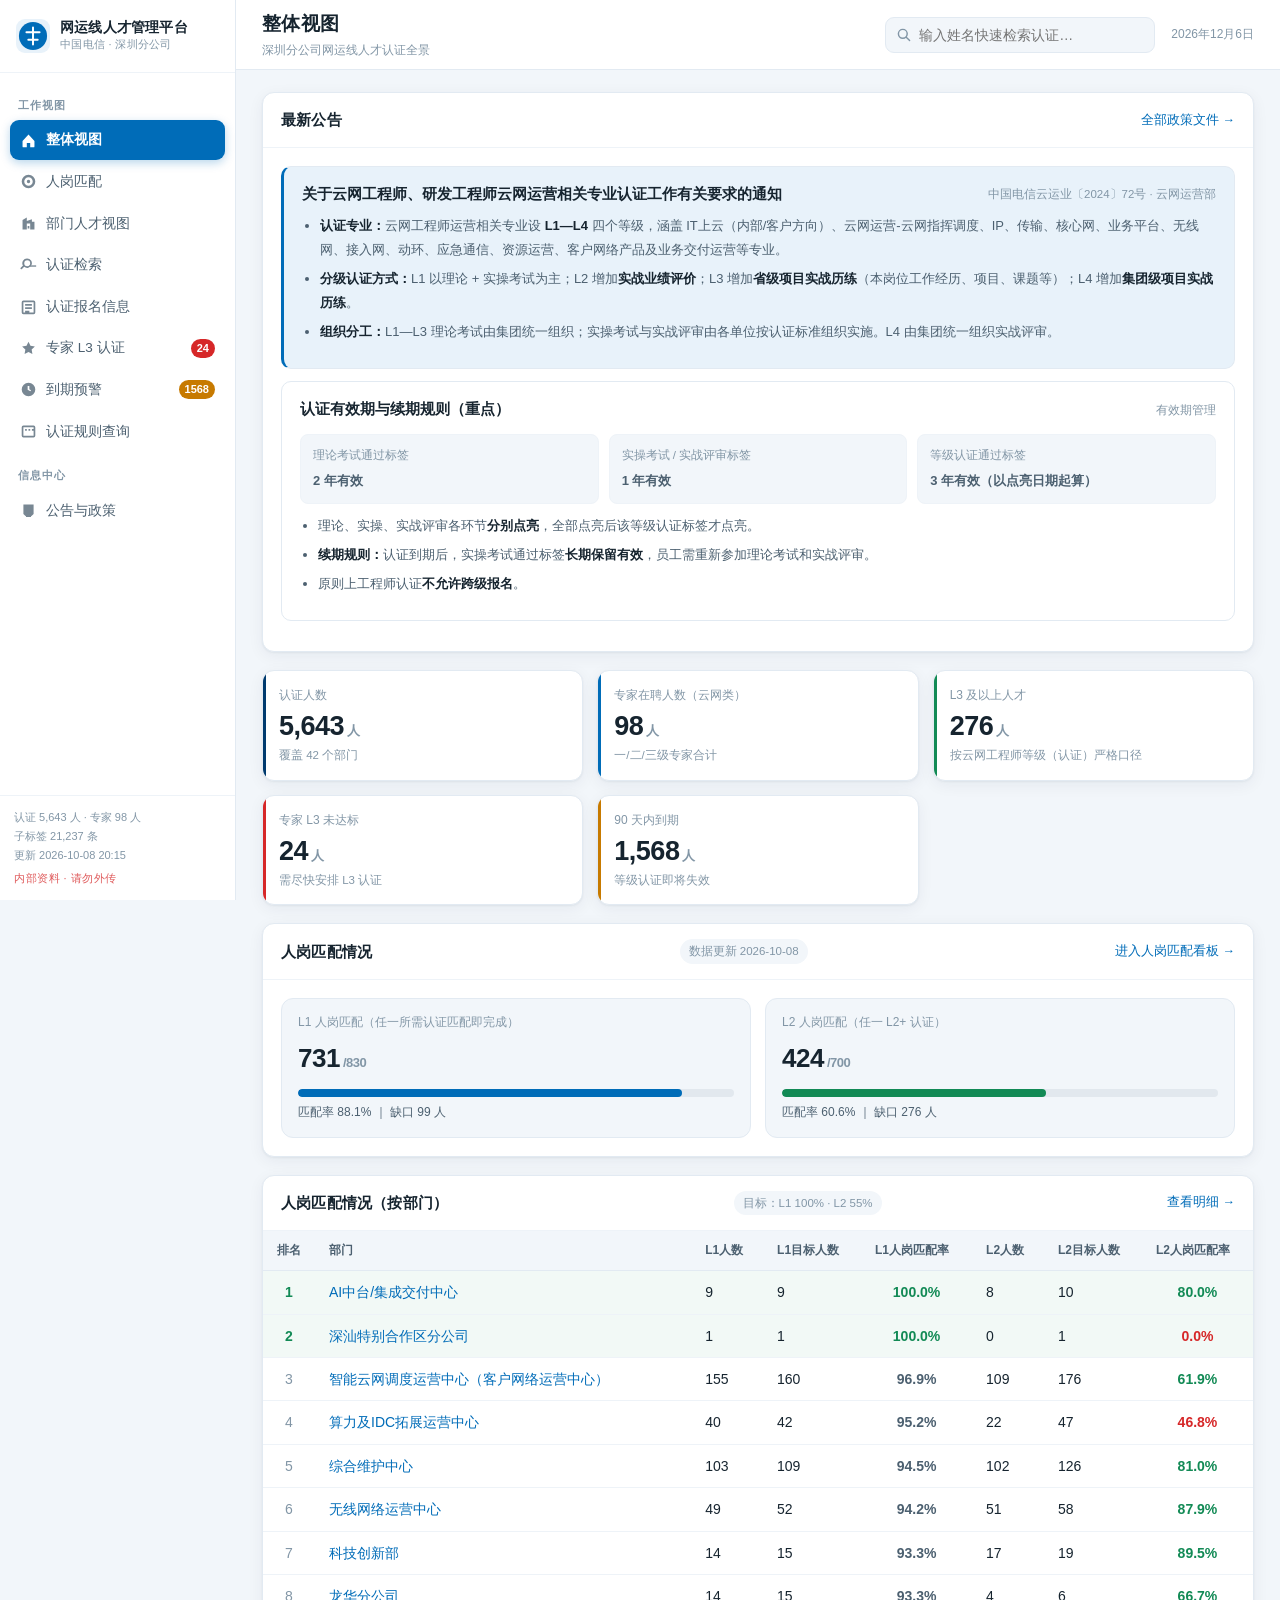
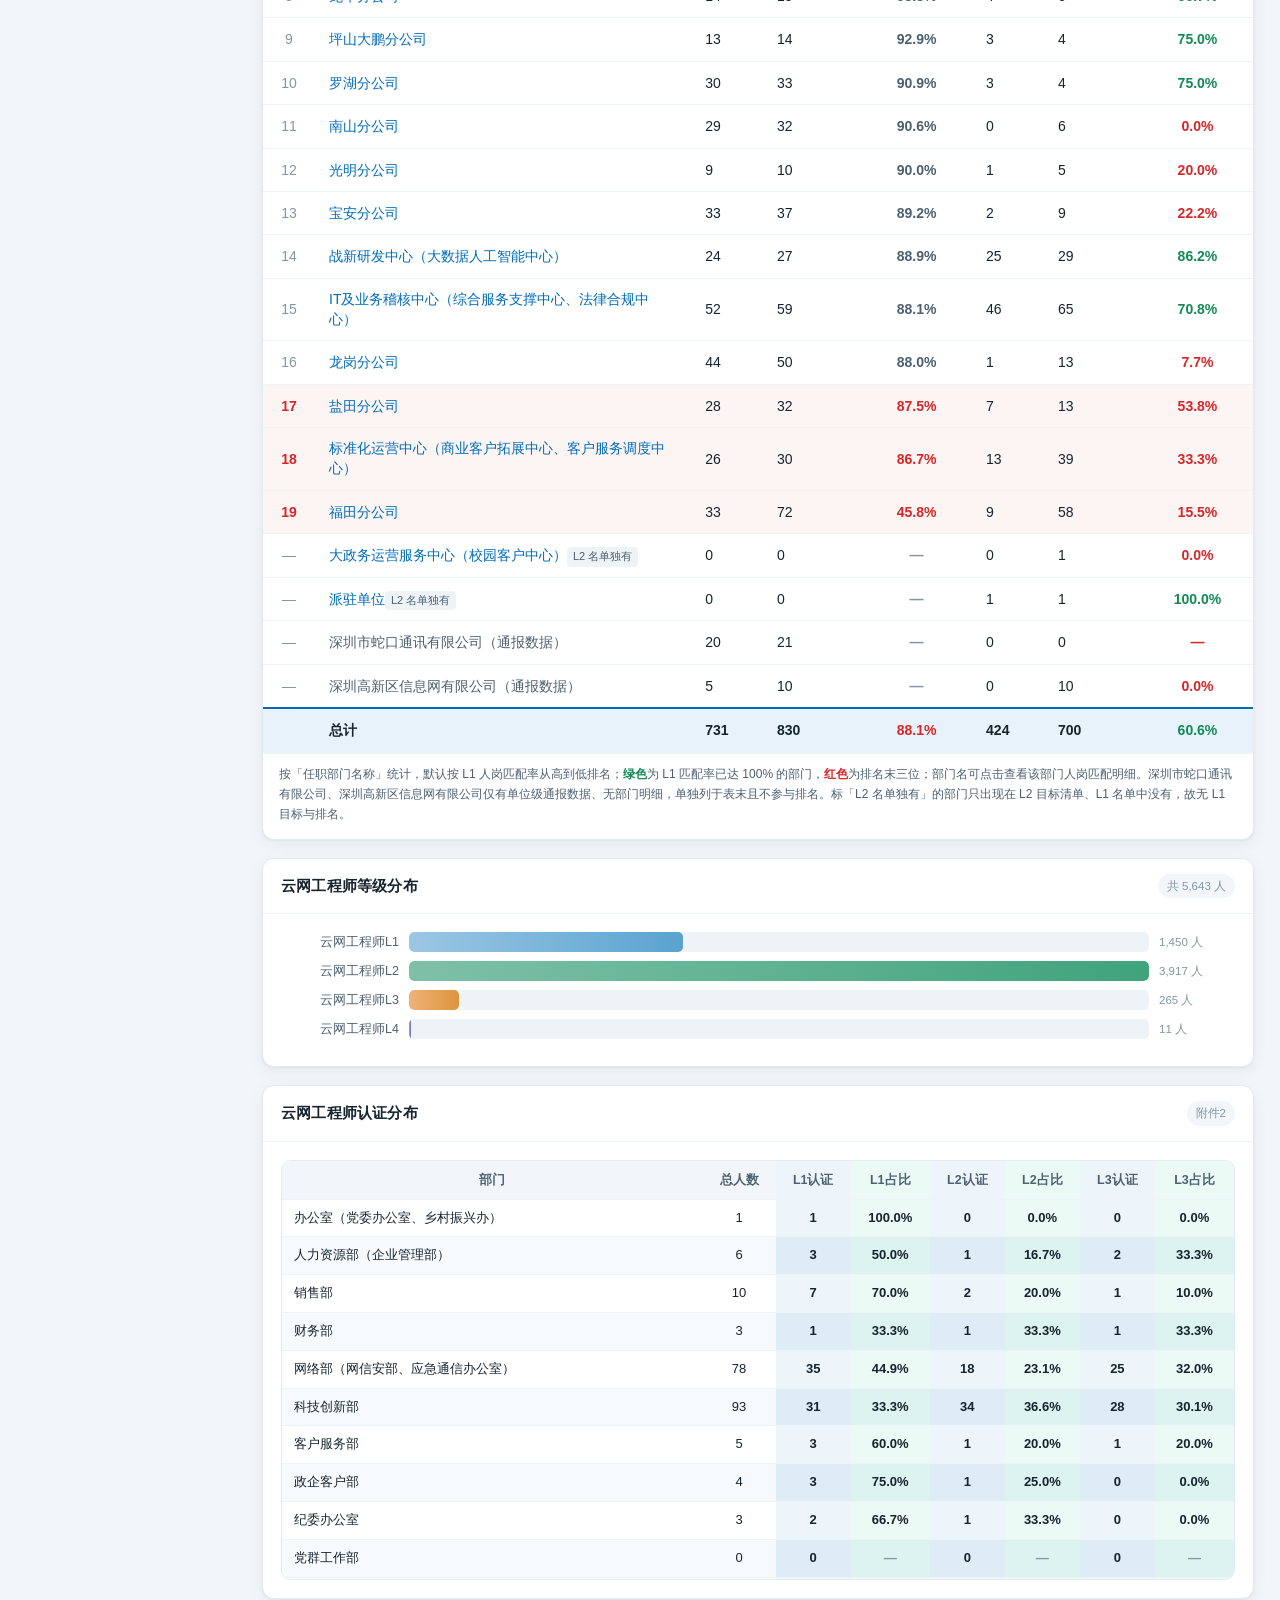
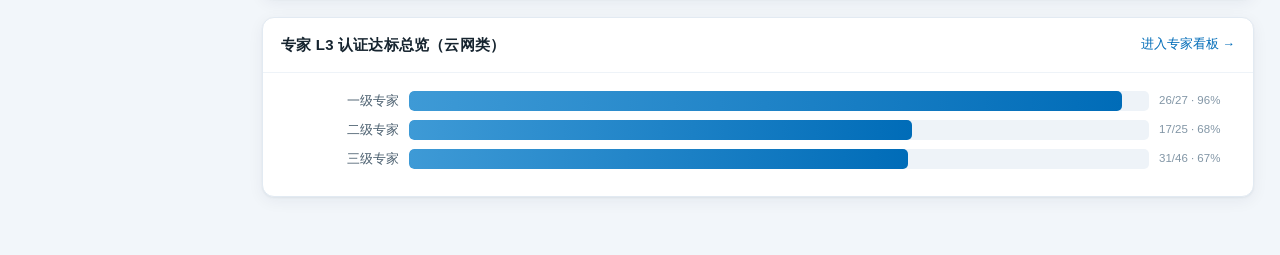
==== offline.html @ fa412809 "update offline.html: 2026-10-08 20:15" ====
<!DOCTYPE html>
<html lang="zh-CN" data-page-node-id="wvY6VrQou6VvBaEDAYeLDW">
<head data-page-node-id="7JEcByRXLWF7qujfi3TbnO">
<meta charset="UTF-8" data-page-node-id="xqM2SihGhxPju8wKSwShQQ">
<meta name="viewport" content="width=device-width, initial-scale=1.0" data-page-node-id="aEOxsXKjtuZbdzDJexsvEz">
<title>深圳分公司网运线人才管理平台</title>
<style>
:root{
  --brand:#006CB8; --brand-dk:#003A6E; --brand-lt:#E8F2FA; --brand-2:#3E9AD6;
  --accent:#D62728; --accent-lt:#FDECEC;
  --ok:#128A55; --ok-lt:#E8F6EF;
  --warn:#C77A00; --warn-lt:#FDF3E3;
  --bg:#F2F6FA; --panel:#FFFFFF; --line:#E2EAF2; --line-2:#EEF3F8;
  --tx:#16242F; --tx-2:#4C6070; --tx-3:#8296A6;
  --sh:0 1px 2px rgba(16,42,64,.05),0 4px 16px rgba(16,42,64,.06);
  --r:12px;
  --side:236px;
}
*{box-sizing:border-box;margin:0;padding:0}
html,body{height:100%}
body{
  font-family:"Microsoft YaHei","PingFang SC","Hiragino Sans GB",-apple-system,"Segoe UI",sans-serif;
  background:var(--bg); color:var(--tx); font-size:14px; line-height:1.6;
  -webkit-font-smoothing:antialiased;
}
button,input,select{font-family:inherit;font-size:inherit;color:inherit}
a{cursor:pointer;text-decoration:none;color:inherit}
svg{display:block}

/* ---------- 布局 ---------- */
.app{display:flex;min-height:100vh}
.sidebar{
  width:var(--side);flex:0 0 var(--side);background:#fff;border-right:1px solid var(--line);
  display:flex;flex-direction:column;position:fixed;top:0;bottom:0;left:0;z-index:20;
}
.main{flex:1;margin-left:var(--side);min-width:0;display:flex;flex-direction:column}

/* ---------- 侧栏 ---------- */
.brand{display:flex;gap:10px;align-items:center;padding:18px 16px;border-bottom:1px solid var(--line-2)}
.brand-mark{width:34px;height:34px;flex:0 0 34px;border-radius:9px;background:var(--brand-lt);display:flex;align-items:center;justify-content:center}
.brand-title{font-size:14px;font-weight:700;letter-spacing:.2px;line-height:1.3}
.brand-sub{font-size:11px;color:var(--tx-3);letter-spacing:.3px}

.nav{flex:1;overflow-y:auto;padding:10px 10px 20px}
.nav-group{font-size:11px;color:var(--tx-3);padding:14px 8px 6px;letter-spacing:1px;font-weight:600}
.nav-item{
  display:flex;align-items:center;gap:9px;padding:9px 10px;border-radius:9px;
  color:var(--tx-2);font-size:13.5px;margin-bottom:2px;transition:.16s;position:relative;
}
.nav-item svg{width:17px;height:17px;flex:0 0 17px;opacity:.75}
.nav-item:hover{background:var(--line-2);color:var(--brand)}
.nav-item.active{background:var(--brand);color:#fff;font-weight:600;box-shadow:0 3px 10px rgba(0,108,184,.28)}
.nav-item.active svg{opacity:1}
.nav-badge{
  margin-left:auto;font-style:normal;font-size:11px;font-weight:700;min-width:19px;height:19px;
  padding:0 6px;border-radius:10px;background:var(--accent);color:#fff;display:none;
  align-items:center;justify-content:center;line-height:19px;
}
.nav-badge.warn{background:var(--warn)}
.nav-badge.show{display:flex}
.nav-item.active .nav-badge{background:#fff;color:var(--accent)}
.nav-item.active .nav-badge.warn{color:var(--warn)}

.side-foot{padding:12px 14px;border-top:1px solid var(--line-2);font-size:11px;color:var(--tx-3)}
.side-data{line-height:1.7;margin-bottom:6px}
.side-tip{color:var(--accent);opacity:.75;letter-spacing:.5px}

/* ---------- 顶栏 ---------- */
.topbar{
  height:70px;background:#fff;border-bottom:1px solid var(--line);
  display:flex;align-items:center;justify-content:space-between;padding:0 26px;
  position:sticky;top:0;z-index:15;
}
.topbar-title h1{font-size:19px;font-weight:700;letter-spacing:.3px}
.topbar-title p{font-size:12px;color:var(--tx-3);margin-top:1px}
.topbar-right{display:flex;align-items:center;gap:16px}
.quick-search{position:relative;display:flex;align-items:center}
.qs-icon{position:absolute;left:11px;width:16px;height:16px;color:var(--tx-3);pointer-events:none}
.quick-search input{
  width:270px;padding:9px 12px 9px 33px;border:1px solid var(--line);border-radius:9px;
  background:var(--bg);outline:none;transition:.16s;
}
.quick-search input:focus{border-color:var(--brand);background:#fff;box-shadow:0 0 0 3px rgba(0,108,184,.1)}
.topbar-date{font-size:12px;color:var(--tx-3);white-space:nowrap}

.content{padding:22px 26px 40px;flex:1}
.view{display:none;animation:fade .22s ease}
.view.active{display:block}
@keyframes fade{from{opacity:0;transform:translateY(6px)}to{opacity:1;transform:none}}

/* ---------- 面板 ---------- */
.panel{background:var(--panel);border:1px solid var(--line);border-radius:var(--r);box-shadow:var(--sh);margin-bottom:18px}
.panel-head{
  display:flex;align-items:center;justify-content:space-between;gap:12px;
  padding:15px 18px;border-bottom:1px solid var(--line-2);
}
.panel-head h2{font-size:15px;font-weight:700;letter-spacing:.2px}
.panel-tag{font-size:11.5px;color:var(--tx-3);background:var(--bg);padding:3px 9px;border-radius:20px;white-space:nowrap}
.head-actions{display:flex;align-items:center;gap:12px;flex-wrap:wrap}
.panel-body{padding:18px}
.panel-body.no-pad{padding:0}
.btn-link{background:none;border:none;color:var(--brand);font-size:12.5px;cursor:pointer;padding:0}
.btn-link:hover{text-decoration:underline}

.grid-2{display:grid;grid-template-columns:1fr 1fr;gap:18px}
@media(max-width:1180px){.grid-2{grid-template-columns:1fr}}

/* ---------- KPI ---------- */
.kpi-row{display:grid;grid-template-columns:repeat(5,1fr);gap:14px;margin-bottom:18px}
@media(max-width:1280px){.kpi-row{grid-template-columns:repeat(3,1fr)}}
@media(max-width:820px){.kpi-row{grid-template-columns:repeat(2,1fr)}}
.kpi{
  background:#fff;border:1px solid var(--line);border-radius:var(--r);padding:15px 16px;
  box-shadow:var(--sh);position:relative;overflow:hidden;
}
.kpi::after{content:"";position:absolute;left:0;top:0;bottom:0;width:3px;background:var(--brand)}
.kpi.k-red::after{background:var(--accent)} .kpi.k-ok::after{background:var(--ok)}
.kpi.k-warn::after{background:var(--warn)} .kpi.k-dk::after{background:var(--brand-dk)}
.kpi-label{font-size:12px;color:var(--tx-3);margin-bottom:6px}
.kpi-value{font-size:27px;font-weight:700;letter-spacing:-.5px;line-height:1.15}
.kpi-value small{font-size:13px;font-weight:600;color:var(--tx-3);margin-left:3px}
.kpi-sub{font-size:11.5px;color:var(--tx-3);margin-top:4px}

/* ---------- 图表 ---------- */
.bar-row{display:flex;align-items:center;gap:10px;margin-bottom:9px;font-size:12.5px}
.bar-label{width:118px;flex:0 0 118px;color:var(--tx-2);text-align:right;
  white-space:nowrap;overflow:hidden;text-overflow:ellipsis}
.bar-track{flex:1;height:20px;background:var(--line-2);border-radius:5px;overflow:hidden}
.bar-fill{height:100%;border-radius:5px;background:linear-gradient(90deg,var(--brand-2),var(--brand));
  transition:width .5s cubic-bezier(.2,.7,.3,1);min-width:2px}
.bar-val{width:76px;flex:0 0 76px;font-size:11.5px;color:var(--tx-3);text-align:left}
.bar-row.hl .bar-fill{background:linear-gradient(90deg,#E4574C,var(--accent))}
.bar-row.g1 .bar-fill{background:linear-gradient(90deg,#9CC7E4,#5AA3D0)}
.bar-row.g2 .bar-fill{background:linear-gradient(90deg,#7FC0A8,#3FA37C)}
.bar-row.g3 .bar-fill{background:linear-gradient(90deg,#F0B27A,#DC943C)}
.bar-row.g4 .bar-fill{background:linear-gradient(90deg,#A99BD8,#7E6BC4)}

.donut-wrap{display:flex;align-items:center;gap:22px}
.donut-legend{flex:1}
.lg-row{display:flex;align-items:center;gap:8px;margin-bottom:8px;font-size:12.5px}
.lg-dot{width:10px;height:10px;border-radius:3px;flex:0 0 10px}
.lg-name{color:var(--tx-2)}
.lg-num{margin-left:auto;font-weight:700}
.lg-pct{color:var(--tx-3);font-size:11.5px;width:44px;text-align:right}

/* ---------- 表格 ---------- */
.table-wrap{overflow-x:auto}
table{width:100%;border-collapse:collapse;font-size:13px}
th{
  background:var(--bg);color:var(--tx-2);font-weight:600;font-size:12px;text-align:left;
  padding:10px 14px;border-bottom:1px solid var(--line);white-space:nowrap;position:sticky;top:0;z-index:2;
}
td{padding:10px 14px;border-bottom:1px solid var(--line-2);vertical-align:middle}
tbody tr:hover{background:var(--brand-lt)}
#deptTable tbody tr[data-pi]{cursor:pointer}
tbody tr.row-danger{background:var(--accent-lt)}
tbody tr.row-danger:hover{background:#FBDDDD}
td.nowrap,.nowrap{white-space:nowrap}
.row-link{color:var(--brand);cursor:pointer}
.row-link:hover{text-decoration:underline}

/* ---------- 徽章 ---------- */
.badge{display:inline-flex;align-items:center;gap:4px;padding:2px 9px;border-radius:20px;
  font-size:11.5px;font-weight:600;white-space:nowrap;line-height:1.7}
.b-l1{background:var(--brand-lt);color:var(--brand)}
.b-l2{background:#E4F4EC;color:#0E7A4C}
.b-l3{background:#FFF0DC;color:#A96500}
.b-l4{background:#EFE9FB;color:#6A4FB5}
.b-ok{background:var(--ok-lt);color:var(--ok)}
.b-bad{background:var(--accent-lt);color:var(--accent)}
.b-warn{background:var(--warn-lt);color:var(--warn)}
.b-gray{background:var(--line-2);color:var(--tx-2)}
.b-solid-red{background:var(--accent);color:#fff}
.b-exp{background:var(--brand-dk);color:#fff}
.b-cat0{background:var(--brand-lt);color:var(--brand)}
.b-cat1{background:var(--warn-lt);color:var(--warn)}
.b-cat2{background:#EFE9FB;color:#6A4FB5}
.b-cat3{background:var(--ok-lt);color:var(--ok)}
.b-cat4{background:#E1F4F7;color:#0A7C8C}

/* ---------- 提醒条 ---------- */
.alert-banner{
  display:flex;gap:12px;align-items:flex-start;padding:14px 18px;border-radius:var(--r);
  margin-bottom:16px;border:1px solid #F3C9C9;background:var(--accent-lt);
}
.alert-banner.hide{display:none}
.alert-banner.ok{border-color:#BFE5D3;background:var(--ok-lt)}
.ab-icon{width:22px;height:22px;flex:0 0 22px;color:var(--accent);margin-top:1px}
.alert-banner.ok .ab-icon{color:var(--ok)}
.ab-title{font-weight:700;font-size:13.5px;color:var(--accent);margin-bottom:2px}
.alert-banner.ok .ab-title{color:var(--ok)}
.ab-text{font-size:12.5px;color:var(--tx-2);line-height:1.7}

.notice-warn{
  display:flex;gap:10px;align-items:center;padding:11px 14px;border-radius:9px;
  background:var(--accent-lt);border:1px solid #F3C9C9;color:var(--accent);
  font-weight:600;font-size:13px;margin:14px 0;
}
.notice-warn svg{width:18px;height:18px;flex:0 0 18px}

/* ---------- 筛选 ---------- */
.filter-bar{
  display:flex;flex-wrap:wrap;gap:10px;align-items:center;
  padding:13px 18px;border-bottom:1px solid var(--line-2);background:#FCFDFE;
}
.filter-bar select,.filter-bar input[type=text]{
  padding:7px 10px;border:1px solid var(--line);border-radius:8px;background:#fff;
  outline:none;font-size:12.5px;min-width:118px;transition:.15s;
}
.filter-bar select:focus,.filter-bar input:focus{border-color:var(--brand);box-shadow:0 0 0 3px rgba(0,108,184,.1)}
.f-label{font-size:12px;color:var(--tx-3)}
.seg{display:inline-flex;border:1px solid var(--line);border-radius:8px;overflow:hidden;background:#fff}
.seg button{border:none;background:#fff;padding:7px 13px;font-size:12.5px;cursor:pointer;color:var(--tx-2);
  border-right:1px solid var(--line);transition:.15s}
.seg button:last-child{border-right:none}
.seg button.on{background:var(--brand);color:#fff;font-weight:600}
.seg button:hover:not(.on){background:var(--brand-lt);color:var(--brand)}
.switch{display:inline-flex;align-items:center;gap:6px;font-size:12.5px;color:var(--tx-2);cursor:pointer}
.switch input{width:15px;height:15px;accent-color:var(--brand);cursor:pointer}

/* ---------- 按钮 ---------- */
.btn{padding:8px 18px;border-radius:8px;border:1px solid var(--line);background:#fff;
  cursor:pointer;font-size:13px;transition:.15s;color:var(--tx-2)}
.btn:hover{border-color:var(--brand);color:var(--brand)}
.btn.primary{background:var(--brand);border-color:var(--brand);color:#fff;font-weight:600}
.btn.primary:hover{background:var(--brand-dk);border-color:var(--brand-dk);color:#fff}
.btn.ghost{background:#fff}
.btn.sm{padding:5px 12px;font-size:12px}
.btn.tags-btn{background:var(--brand-dk);border-color:var(--brand-dk);color:#fff;font-weight:600}
.btn.tags-btn:hover{background:#002A50;color:#fff}

/* ---------- 检索 ---------- */
.search-panel{max-width:none}
.search-steps{display:grid;grid-template-columns:1fr 1fr;gap:26px}
@media(max-width:980px){.search-steps{grid-template-columns:1fr}}
.step{display:flex;gap:13px}
.step-no{
  width:25px;height:25px;flex:0 0 25px;border-radius:50%;background:var(--brand);color:#fff;
  display:flex;align-items:center;justify-content:center;font-size:12.5px;font-weight:700;margin-top:2px;
}
.step-main{flex:1;min-width:0}
.step-main label{display:block;font-size:12.5px;color:var(--tx-2);font-weight:600;margin-bottom:7px}
.input-wrap{position:relative}
.step-main input[type=text],.step-main input[type=password]{
  width:100%;padding:10px 13px;border:1px solid var(--line);border-radius:9px;outline:none;transition:.15s;
}
.step-main input:focus{border-color:var(--brand);box-shadow:0 0 0 3px rgba(0,108,184,.1)}
.hint{font-size:11.5px;color:var(--tx-3);margin-top:7px;line-height:1.6}
.row-actions{display:flex;gap:10px;margin-top:13px}

.suggest{
  position:absolute;top:calc(100% + 5px);left:0;right:0;background:#fff;border:1px solid var(--line);
  border-radius:10px;box-shadow:0 8px 26px rgba(16,42,64,.14);max-height:290px;overflow-y:auto;z-index:30;display:none;
}
.suggest.show{display:block}
.sg-item{padding:9px 13px;cursor:pointer;border-bottom:1px solid var(--line-2);display:flex;align-items:center;gap:10px}
.sg-item:last-child{border-bottom:none}
.sg-item:hover,.sg-item.on{background:var(--brand-lt)}
.sg-name{font-weight:600;font-size:13.5px;min-width:64px}
.sg-dept{font-size:12px;color:var(--tx-3);flex:1;overflow:hidden;text-overflow:ellipsis;white-space:nowrap}
.sg-code{font-size:11px;color:var(--tx-3);font-family:Consolas,monospace}
.sg-empty{padding:14px;text-align:center;color:var(--tx-3);font-size:12.5px}
.sg-more{padding:8px 13px;font-size:11.5px;color:var(--tx-3);text-align:center;background:var(--bg)}

.verify-msg{margin-top:12px;font-size:12.5px;display:none;padding:10px 13px;border-radius:8px;line-height:1.6}
.verify-msg.show{display:block}
.verify-msg.err{background:var(--accent-lt);color:var(--accent);border:1px solid #F3C9C9}
.verify-msg.ok{background:var(--ok-lt);color:var(--ok);border:1px solid #BFE5D3}

/* ---------- 检索结果卡 ---------- */
.result-card{
  background:#fff;border:1px solid var(--line);border-radius:var(--r);box-shadow:var(--sh);overflow:hidden;
  animation:fade .25s ease;
}
.rc-head{
  padding:18px 20px;background:linear-gradient(120deg,var(--brand-dk),var(--brand));
  color:#fff;display:flex;align-items:center;justify-content:space-between;gap:16px;flex-wrap:wrap;
}
.rc-name{font-size:21px;font-weight:700;letter-spacing:.5px;display:flex;align-items:center;gap:10px;flex-wrap:wrap}
.rc-code{font-size:12px;opacity:.85;font-family:Consolas,monospace;letter-spacing:.5px}
.rc-head-badges{display:flex;gap:7px;flex-wrap:wrap}
.rc-head .badge{background:rgba(255,255,255,.2);color:#fff}
.rc-head .badge.b-bad{background:#fff;color:var(--accent)}
.rc-head .badge.b-ok{background:#fff;color:var(--ok)}
.rc-body{padding:20px}
.info-grid{display:grid;grid-template-columns:repeat(4,1fr);gap:14px}
@media(max-width:1000px){.info-grid{grid-template-columns:repeat(2,1fr)}}
.info-cell{background:var(--bg);border:1px solid var(--line-2);border-radius:10px;padding:13px 15px}
.ic-label{font-size:11.5px;color:var(--tx-3);margin-bottom:5px;letter-spacing:.3px}
.ic-value{font-size:16px;font-weight:700;line-height:1.45;word-break:break-all}
.ic-value.sm{font-size:14px;font-weight:600}
.ic-sub{font-size:11px;color:var(--tx-3);margin-top:3px}
.ic-value.muted{color:var(--tx-3);font-weight:600;font-size:14px}
/* 部门视图：KPI 卡 / 图表条点击下钻 */
.info-cell.kpi-click{cursor:pointer;transition:border-color .15s,box-shadow .15s}
.info-cell.kpi-click:hover{border-color:var(--brand)}
.info-cell.kpi-active{border-color:var(--brand);box-shadow:0 0 0 2px var(--brand-lt)}
.chart-hint{font-size:11px;color:var(--tx-3);font-weight:400}
.bar-row.bar-click{cursor:pointer}
.bar-row.bar-click:hover .bar-fill{opacity:.82}
.bar-row.bar-active .bar-label{color:var(--brand);font-weight:700}
.bar-row.bar-active .bar-fill{box-shadow:0 0 0 2px var(--brand-lt)}

.validity{margin-top:16px;background:var(--bg);border:1px solid var(--line-2);border-radius:10px;padding:14px 16px}
.v-head{display:flex;justify-content:space-between;font-size:12px;color:var(--tx-2);margin-bottom:8px}
.v-track{height:8px;background:#DDE6EE;border-radius:5px;overflow:hidden}
.v-fill{height:100%;border-radius:5px;background:linear-gradient(90deg,var(--brand-2),var(--brand));transition:width .6s}
.v-fill.warn{background:linear-gradient(90deg,#E8A33C,var(--warn))}
.v-fill.bad{background:linear-gradient(90deg,#E4574C,var(--accent))}
.v-foot{display:flex;justify-content:space-between;font-size:11.5px;color:var(--tx-3);margin-top:7px}

.tags-section{margin-top:18px;padding-top:18px;border-top:1px dashed var(--line)}
.ts-head{display:flex;align-items:center;justify-content:space-between;gap:12px;flex-wrap:wrap;margin-bottom:4px}
.ts-title{font-size:14.5px;font-weight:700}
.ts-sum{font-size:12px;color:var(--tx-3)}
.tag-tools{display:flex;gap:8px;align-items:center;flex-wrap:wrap;margin:12px 0}

/* ---------- 分页 ---------- */
.pager{display:flex;align-items:center;justify-content:center;gap:6px;padding:16px;flex-wrap:wrap}
.pager button{
  min-width:32px;height:32px;padding:0 10px;border:1px solid var(--line);background:#fff;
  border-radius:7px;cursor:pointer;font-size:12.5px;color:var(--tx-2);transition:.15s;
}
.pager button:hover:not(:disabled):not(.on){border-color:var(--brand);color:var(--brand)}
.pager button.on{background:var(--brand);border-color:var(--brand);color:#fff;font-weight:600}
.pager button:disabled{opacity:.4;cursor:not-allowed}
.pager .p-info{font-size:12px;color:var(--tx-3);margin-left:8px}

/* ---------- 公告 ---------- */
.notice-card{
  border:1px solid var(--line);border-radius:10px;padding:16px 18px;margin-bottom:14px;background:#fff;
}
.notice-card.hl{border-left:3px solid var(--brand);background:var(--brand-lt)}
.nc-top{display:flex;align-items:center;gap:10px;margin-bottom:8px;flex-wrap:wrap}
.nc-title{font-size:14.5px;font-weight:700}
.nc-meta{font-size:11.5px;color:var(--tx-3);margin-left:auto}
.nc-text{font-size:13px;color:var(--tx-2);line-height:1.85}
.nc-text ul{margin:8px 0 8px 18px}
.nc-text li{margin-bottom:5px}
.nc-text strong{color:var(--tx)}
.kv-grid{display:grid;grid-template-columns:repeat(3,1fr);gap:10px;margin-top:12px}
@media(max-width:900px){.kv-grid{grid-template-columns:1fr}}
.kv{background:var(--bg);border:1px solid var(--line-2);border-radius:8px;padding:10px 12px}
.kv-k{font-size:11.5px;color:var(--tx-3);margin-bottom:3px}
.kv-v{font-size:13px;font-weight:600}

/* ---------- 弹窗 ---------- */
.modal{position:fixed;inset:0;z-index:60;display:none;align-items:center;justify-content:center;padding:24px}
.modal.show{display:flex}
.modal-mask{position:absolute;inset:0;background:rgba(14,32,48,.5);backdrop-filter:blur(2px)}
.modal-box{
  position:relative;background:#fff;border-radius:14px;width:min(860px,100%);max-height:86vh;
  display:flex;flex-direction:column;box-shadow:0 24px 60px rgba(10,30,50,.32);animation:pop .2s ease;
}
@keyframes pop{from{opacity:0;transform:scale(.97) translateY(8px)}to{opacity:1;transform:none}}
.modal-head{display:flex;align-items:center;justify-content:space-between;padding:16px 20px;border-bottom:1px solid var(--line-2)}
.modal-head h3{font-size:16px;font-weight:700}
.modal-x{border:none;background:none;font-size:24px;line-height:1;cursor:pointer;color:var(--tx-3);padding:0 4px}
.modal-x:hover{color:var(--accent)}
.modal-body{padding:18px 20px;overflow-y:auto}

.empty{padding:44px 20px;text-align:center;color:var(--tx-3);font-size:13px}
.empty svg{width:42px;height:42px;margin:0 auto 12px;color:#CFDCE7}

.mini-note{font-size:11.5px;color:var(--tx-3);margin-top:12px;line-height:1.7}
.foot-note{margin-top:26px;padding:14px 18px;background:#fff;border:1px solid var(--line);
  border-radius:10px;font-size:11.5px;color:var(--tx-3);line-height:1.8}

/* ---------- 附件2 云网发专业认证进度表 ---------- */
.progress-tables{display:flex;flex-direction:column;gap:22px;padding:18px}
.pt-hide-note{font-size:11.5px;color:#b45f06;background:#fff7e6;padding:8px 12px;border-radius:6px;margin-bottom:10px;border-left:3px solid #ffab00}
.pt-title{font-size:13px;font-weight:700;color:var(--tx-2);margin-bottom:10px}
.pt-block .table-wrap{max-height:420px;overflow:auto;border:1px solid var(--line);border-radius:10px}
.data-table.compact{width:100%;border-collapse:separate;border-spacing:0;font-size:13px}
.data-table.compact th{position:sticky;top:0;background:var(--bg);padding:9px 12px;font-size:12.5px;font-weight:600;color:var(--tx-2);text-align:center;border-bottom:1px solid var(--line-2);z-index:1}
.data-table.compact td{padding:8px 12px;border-bottom:1px solid var(--line-2);text-align:center;white-space:nowrap}
.data-table.compact td:first-child{text-align:left;font-weight:500}
.data-table.compact tbody tr:nth-child(even){background:rgba(0,108,184,.03)}
.data-table.compact tbody tr:hover{background:rgba(0,108,184,.07)}
.data-table.compact .na{color:var(--tx-3)}
.data-table.compact th.col-cert,.data-table.compact td.col-cert{background:rgba(0,108,184,.07);font-weight:600}
.data-table.compact th.col-ratio,.data-table.compact td.col-ratio{background:rgba(16,185,129,.08);font-weight:600}
.data-table.compact tbody tr:nth-child(even) td.col-cert{background:rgba(0,108,184,.10)}
.data-table.compact tbody tr:nth-child(even) td.col-ratio{background:rgba(16,185,129,.11)}

/* ---------- 认证规则查询 ---------- */
.rule-search{padding:18px;background:var(--bg);border-radius:10px;border:1px solid var(--line-2);margin-bottom:18px}
.rule-search label{display:block;font-size:12.5px;font-weight:600;color:var(--tx-2);margin-bottom:8px}
.rule-input-wrap{display:flex;gap:10px}
.rule-input-wrap input{flex:1;padding:10px 12px;border:1px solid var(--line);border-radius:8px;font-size:13px;outline:none}
.rule-input-wrap input:focus{border-color:var(--brand);box-shadow:0 0 0 3px rgba(0,108,184,.1)}
.rule-input-wrap .btn{padding:10px 18px;background:var(--brand);color:#fff;border:none;border-radius:8px;font-size:13px;cursor:pointer;font-weight:600}
.rule-input-wrap .btn:hover{background:#005aa3}
.rule-suggest{position:absolute;left:0;right:0;background:#fff;border:1px solid var(--line);border-radius:8px;box-shadow:var(--sh);max-height:240px;overflow:auto;z-index:10;display:none;margin-top:4px}
.rule-suggest.show{display:block}
.rule-suggest .rs-item{padding:9px 12px;font-size:12.5px;cursor:pointer;border-bottom:1px solid var(--line-2)}
.rule-suggest .rs-item:hover{background:var(--brand-lt);color:var(--brand)}
.rule-search{position:relative}
.rule-selects{display:flex;gap:10px;align-items:center}
.rule-selects .rule-combo{flex:1;min-width:0}
.rule-selects select{flex:0 0 160px;min-width:0;padding:10px 12px;border:1px solid var(--line);border-radius:8px;font-size:13px;outline:none;background:#fff;height:40px;box-sizing:border-box}
.rule-selects select:focus{border-color:var(--brand);box-shadow:0 0 0 3px rgba(0,108,184,.1)}
.rule-selects .btn{padding:10px 18px;background:var(--brand);color:#fff;border:none;border-radius:8px;font-size:13px;cursor:pointer;font-weight:600;height:40px;box-sizing:border-box}
.rule-selects .btn:hover{background:#005aa3}
.rule-combo{position:relative;width:100%}
.rule-combo input{
  width:100%;padding:10px 34px 10px 12px;border:1px solid var(--line);border-radius:8px;
  font-size:13px;outline:none;background:#fff;height:40px;box-sizing:border-box}
.rule-combo input:focus{border-color:var(--brand);box-shadow:0 0 0 3px rgba(0,108,184,.1)}
#ruleProToggle{
  position:absolute;right:0;top:0;width:34px;height:40px;border:none;background:transparent;
  color:var(--tx-3);font-size:11px;cursor:pointer;border-radius:0 8px 8px 0;outline:none}
#ruleProToggle:hover{color:var(--brand);background:rgba(0,108,184,.06)}
.rule-dropdown{
  display:none;position:absolute;left:0;right:0;top:100%;margin-top:4px;max-height:300px;
  overflow-y:auto;background:#fff;border:1px solid var(--line);border-radius:8px;box-shadow:0 8px 24px rgba(0,0,0,.12);
  z-index:20;list-style:none;padding:6px 0;box-sizing:border-box}
.rule-dropdown.show{display:block}
.rule-dropdown li{padding:8px 12px;font-size:13px;color:var(--tx);cursor:pointer;white-space:nowrap;overflow:hidden;text-overflow:ellipsis}
.rule-dropdown li:hover,.rule-dropdown li.active{background:var(--brand-lt);color:var(--brand)}
.rule-dropdown li.empty{padding:12px;color:var(--tx-3);cursor:default;text-align:center}
.rule-dropdown li.empty:hover{background:transparent;color:var(--tx-3)}
.rule-hot{margin-top:10px;font-size:12px;color:var(--tx-3)}
.rule-hot button{margin:0 4px;color:var(--brand);font-size:12px}
.rule-result{margin-bottom:18px}
.rule-empty{padding:28px;text-align:center;color:var(--tx-3);background:var(--bg);border-radius:10px;border:1px dashed var(--line-2)}
.rule-card{background:var(--panel);border:1px solid var(--line);border-radius:var(--r);box-shadow:var(--sh);padding:18px}
.rule-card-head{display:flex;align-items:center;gap:14px;margin-bottom:16px;padding-bottom:14px;border-bottom:1px solid var(--line-2)}
.rule-tag-lv{width:48px;height:48px;border-radius:10px;background:var(--brand);color:#fff;display:flex;align-items:center;justify-content:center;font-size:16px;font-weight:700}
.rule-tag-name{font-size:15px;font-weight:700;color:var(--tx-1)}
.rule-tag-path{font-size:12px;color:var(--tx-3);margin-top:3px}
.rule-section{margin-top:14px}
.rule-sec-title{font-size:12.5px;font-weight:700;color:var(--tx-2);margin-bottom:10px}
.req-list{display:grid;grid-template-columns:repeat(auto-fit,minmax(200px,1fr));gap:12px}
.req-card{padding:14px;border-radius:10px;border:1px solid var(--line-2);background:var(--bg)}
.req-card.req-theory{border-left:4px solid #3b82f6}
.req-card.req-practice{border-left:4px solid #f59e0b}
.req-card.req-project{border-left:4px solid #10b981}
.req-card.req-extra{border-left:4px solid #8b5cf6;background:#F8F5FF}
.req-card.req-common{border-left:4px solid #7c3aed;background:#F3F0FF}
.rule-head-tags{display:flex;flex-wrap:wrap;gap:6px;margin-top:8px}
.rule-head-tag{font-size:11px;font-weight:600;color:#7c3aed;background:#F3F0FF;border:1px solid #DDD6FE;padding:3px 9px;border-radius:20px}
.req-type{font-size:11.5px;color:var(--tx-3);margin-bottom:4px}
.req-name{font-size:14px;font-weight:700;color:var(--tx-1);margin-bottom:6px}
.req-meta{font-size:11px;color:var(--tx-3)}
.rule-text{font-size:12.5px;color:var(--tx-2);line-height:1.7;background:var(--bg);padding:12px;border-radius:8px;border:1px solid var(--line-2);white-space:pre-wrap}
.rule-raw-head{display:flex;justify-content:space-between;align-items:center;padding:10px 0;border-top:1px solid var(--line-2);margin-top:8px}
.rule-raw-head span{font-size:12.5px;font-weight:600;color:var(--tx-3)}
.rule-raw{padding-top:10px}

/* ============================ 认证指引 ============================ */
.guide-person{display:flex;align-items:center;gap:14px;background:var(--brand-lt);border:1px solid #CDE6F6;border-radius:var(--r);padding:16px 18px;margin-top:16px}
.gp-avatar{width:48px;height:48px;border-radius:50%;background:var(--brand);color:#fff;font-size:20px;font-weight:700;display:flex;align-items:center;justify-content:center;flex:0 0 48px}
.gp-name{font-size:17px;font-weight:700;color:var(--tx)}
.gp-meta{font-size:12.5px;color:var(--tx-2);margin-top:3px}
.gp-meta b{color:var(--brand-dk)}
.guide-summary{font-size:13px;color:var(--tx-2);margin:18px 2px 10px;padding-bottom:8px;border-bottom:1px solid var(--line-2)}
.guide-summary b{color:var(--tx);font-size:15px}
.guide-summary .ok{color:var(--ok);font-weight:600;margin:0 4px}
.guide-summary .warn{color:var(--warn);font-weight:600;margin:0 4px}
.cert-card{border:1px solid var(--line);border-radius:var(--r);background:var(--panel);padding:16px 18px;margin-bottom:14px;box-shadow:var(--sh)}
.cert-card.cert-todo{border-left:4px solid var(--warn)}
.cert-card.cert-done{border-left:4px solid var(--ok);opacity:.92}
.cert-head{display:flex;align-items:center;gap:10px;flex-wrap:wrap}
.cert-name{font-size:15.5px;font-weight:700;color:var(--tx)}
.cert-alias{font-size:12px;color:var(--brand);background:var(--brand-lt);padding:3px 9px;border-radius:20px}
.cert-badge{margin-left:auto;font-size:11.5px;font-weight:600;padding:3px 10px;border-radius:20px}
.cert-badge.b-ok{background:var(--ok-lt);color:var(--ok)}
.cert-badge.b-warn{background:var(--warn-lt);color:var(--warn)}
.cert-comps{display:flex;flex-wrap:wrap;gap:8px;margin-top:12px}
.cert-chip{font-size:12.5px;padding:6px 12px;border-radius:8px;border:1px solid var(--line-2);background:var(--bg)}
.cert-chip.chip-ok{background:var(--ok-lt);border-color:#C7E7D6;color:#0E6B43}
.cert-chip.chip-no{background:var(--warn-lt);border-color:#F1D8A8;color:#9A6000}
.cert-missing{margin-top:13px;font-size:13.5px;color:var(--tx);background:var(--warn-lt);border:1px solid #F1D8A8;border-radius:9px;padding:11px 14px;line-height:1.7}
.cert-missing b{color:#9A6000}
.cert-ok-line{margin-top:13px;font-size:13.5px;color:#0E6B43;background:var(--ok-lt);border:1px solid #C7E7D6;border-radius:9px;padding:11px 14px}
.cert-rule{font-size:12px;color:var(--tx-2);margin-top:10px;line-height:1.7}
.cert-rule span{display:inline-block;min-width:64px;color:var(--tx-3);font-weight:600;margin-right:8px}

/* ============================ 认证报名 ============================ */
.exam-summary{margin-bottom:16px}
.exam-summary-title{font-size:14px;font-weight:700;color:var(--tx);margin:18px 0 10px;display:flex;align-items:center;gap:8px}
.exam-summary-title:first-child{margin-top:0}
.exam-summary-box{background:#fff;border:1px solid var(--line);border-radius:var(--r);box-shadow:var(--sh);padding:16px 18px}
.exam-status-cards{display:grid;grid-template-columns:repeat(auto-fill,minmax(140px,1fr));gap:12px}
.exam-status-card{background:var(--bg);border:1px solid var(--line-2);border-radius:10px;padding:12px 14px;text-align:center;transition:.15s}
.exam-status-card:hover{transform:translateY(-2px);box-shadow:0 4px 14px rgba(16,42,64,.08)}
.exam-status-n{font-size:22px;font-weight:700;color:var(--tx)}
.exam-status-l{font-size:12.5px;color:var(--tx-2);margin-top:4px}
.exam-status-p{font-size:11.5px;color:var(--tx-3);margin-top:2px}
.exam-status-card.st-expired .exam-status-n{color:var(--accent)}
.exam-status-card.st-run .exam-status-n{color:var(--ok)}
.exam-status-card.st-reg .exam-status-n{color:var(--brand)}
.exam-status-card.st-fill .exam-status-n{color:var(--warn)}
.exam-status-card.st-total .exam-status-n{color:var(--tx);font-size:24px}
.exam-status-card.st-total{background:var(--brand-lt);border-color:#CDE6F6}
.exam-cross-wrap{overflow-x:auto}
.exam-cross-table{width:100%;border-collapse:collapse;font-size:12.5px}
.exam-cross-table th{background:var(--bg);color:var(--tx-3);font-weight:600;padding:9px 10px;text-align:center;border-bottom:1px solid var(--line)}
.exam-cross-table td{padding:8px 10px;text-align:center;border-bottom:1px solid var(--line-2);color:var(--tx)}
.exam-cross-table td.name{text-align:left;white-space:nowrap;max-width:220px;overflow:hidden;text-overflow:ellipsis}
.exam-cross-table tbody tr:hover{background:var(--bg)}
.exam-cross-table tbody tr.total{background:var(--brand-lt);font-weight:700}
.exam-cross-table tbody tr.total td{color:var(--tx)}
.exam-cross-toggle{display:block;margin:10px auto 0}
.exam-filters{display:flex;flex-wrap:wrap;gap:10px;align-items:center;margin-bottom:4px}
.exam-filters .input{padding:8px 11px;border:1px solid var(--line);border-radius:8px;background:#fff;outline:none;font-size:12.5px;min-width:130px;height:40px;box-sizing:border-box;transition:.15s}
.exam-filters .input:focus{border-color:var(--brand);box-shadow:0 0 0 3px rgba(0,108,184,.1)}
.exam-filters input[type=text]{flex:1;min-width:200px}
.exam-tip{font-size:12px;color:var(--tx-3);background:var(--bg);border:1px solid var(--line-2);border-radius:8px;padding:9px 12px;margin:14px 0}
.exam-list{display:flex;flex-direction:column}
.exam-card{background:#fff;border:1px solid var(--line);border-radius:var(--r);box-shadow:var(--sh);padding:16px 18px;margin-bottom:14px;transition:.16s}
.exam-card:hover{box-shadow:0 6px 22px rgba(16,42,64,.1)}
.exam-card.expired{border-left:4px solid var(--accent);opacity:.95;background:#FCFBFB}
.exam-card-head{display:flex;align-items:flex-start;justify-content:space-between;gap:14px;flex-wrap:wrap}
.exam-card-title{font-size:15.5px;font-weight:700;color:var(--tx);line-height:1.4}
.exam-card-badges{display:flex;gap:7px;flex-wrap:wrap;flex-shrink:0}
.exam-card-meta{display:flex;flex-wrap:wrap;gap:9px 22px;margin-top:12px}
.exam-card-meta span{font-size:12.5px;color:var(--tx-2);white-space:nowrap}
.exam-card-meta b{color:var(--tx-3);font-weight:600;margin-right:6px}
.exam-card-dates{display:grid;grid-template-columns:repeat(3,1fr);gap:12px;margin-top:13px}
@media(max-width:780px){.exam-card-dates{grid-template-columns:1fr}}
.exam-card-dates>div{background:var(--bg);border:1px solid var(--line-2);border-radius:9px;padding:10px 12px}
.exam-card-dates b{font-size:11.5px;color:var(--tx-3);font-weight:600;margin-left:2px}
.exam-card-dates span{display:block;font-size:12.5px;color:var(--tx);margin-top:4px;line-height:1.5}
.dt-icon{display:inline-block;width:8px;height:8px;border-radius:50%;margin-right:2px;vertical-align:middle}
.dt-reg{background:var(--brand)}
.dt-exam{background:#0A7C8C}
.dt-mat{background:#6A4FB5}

/* 状态徽章（报名中 / 填报中 / 进行中 / 过期） */
.exam-status{display:inline-flex;align-items:center;padding:2px 10px;border-radius:20px;font-size:11.5px;font-weight:600;white-space:nowrap;line-height:1.7}
.status-reg{background:var(--brand-lt);color:var(--brand)}
.status-fill{background:var(--warn-lt);color:var(--warn)}
.status-run{background:var(--ok-lt);color:var(--ok)}
.status-expired{background:var(--accent-lt);color:var(--accent)}
.status-pending{background:#E8E8E8;color:#666}

/* 认证指引中的「可报名考试」 */
.cert-exams{margin-top:14px;background:var(--brand-lt);border:1px solid #CDE6F6;border-radius:10px;padding:13px 15px}
.cert-exam-title{font-size:13px;font-weight:700;color:var(--brand-dk);margin-bottom:9px}
.cert-exam-row{padding:9px 0;border-bottom:1px dashed #BBD9EE}
.cert-exam-row:last-child{border-bottom:none;padding-bottom:0}
.cert-exam-row.expired{opacity:.92}
.exam-row-title{font-size:13px;font-weight:700;color:var(--tx);display:flex;align-items:center;gap:8px;flex-wrap:wrap}
.exam-row-meta{font-size:12.5px;color:var(--tx-2);margin-top:5px}
.exam-row-meta b{color:var(--tx-3);font-weight:600;margin-right:6px;min-width:60px;display:inline-block}
.expired-text{color:var(--accent);font-weight:700;margin-left:4px}


/* ---------- 各专业认证人员查询 ---------- */
.cert-query-panel{margin-top:18px}
.cq-intro{
  font-size:13px;color:var(--brand);background:var(--brand-lt);border:1px solid rgba(0,108,184,.2);
  border-radius:8px;padding:8px 12px;margin-top:6px;font-weight:600}
.cq-filters{display:flex;flex-wrap:wrap;gap:16px;align-items:flex-end}
.cq-field{display:flex;flex-direction:column;gap:6px}
.cq-field label{font-size:12.5px;color:var(--tx-2);font-weight:600}
.cq-field-pro{flex:1;min-width:320px}
.cq-combo{position:relative;width:100%}
.cq-combo input{
  width:100%;padding:10px 34px 10px 12px;border:1px solid var(--line);border-radius:8px;
  font-size:13px;outline:none;background:#fff;height:40px;box-sizing:border-box}
.cq-combo input:focus{border-color:var(--brand);box-shadow:0 0 0 3px rgba(0,108,184,.1)}
#cqProToggle{
  position:absolute;right:0;top:0;width:34px;height:40px;border:none;background:transparent;
  color:var(--tx-3);font-size:11px;cursor:pointer;border-radius:0 8px 8px 0;outline:none}
#cqProToggle:hover{color:var(--brand);background:rgba(0,108,184,.06)}
.cq-dropdown{
  display:none;position:absolute;left:0;right:0;top:100%;margin-top:4px;max-height:300px;
  overflow-y:auto;background:#fff;border:1px solid var(--line);border-radius:8px;box-shadow:0 8px 24px rgba(0,0,0,.12);
  z-index:20;list-style:none;padding:6px 0;box-sizing:border-box}
.cq-dropdown.show{display:block}
.cq-dropdown li{padding:8px 12px;font-size:13px;color:var(--tx);cursor:pointer;white-space:nowrap;overflow:hidden;text-overflow:ellipsis}
.cq-dropdown li:hover,.cq-dropdown li.active{background:var(--brand-lt);color:var(--brand)}
.cq-dropdown li.empty{padding:12px;color:var(--tx-3);cursor:default;text-align:center}
.cq-dropdown li.empty:hover{background:transparent;color:var(--tx-3)}
.cq-field-lvl select{
  padding:10px 12px;border:1px solid var(--line);border-radius:8px;font-size:13px;
  outline:none;background:#fff;height:40px;box-sizing:border-box;min-width:120px}
.cq-field-lvl select:focus{border-color:var(--brand);box-shadow:0 0 0 3px rgba(0,108,184,.1)}
.cq-types{display:flex;gap:10px;align-items:center;height:40px}
.cq-check{display:inline-flex;align-items:center;gap:6px;font-size:13px;color:var(--tx);
  padding:6px 12px;border:1px solid var(--line);border-radius:20px;cursor:pointer;background:#fff;
  user-select:none;transition:.15s}
.cq-check:hover{border-color:var(--brand)}
.cq-check input{accent-color:var(--brand);width:15px;height:15px;cursor:pointer}
.cq-check:has(input:checked){border-color:var(--brand);background:var(--brand-lt);color:var(--brand);font-weight:600}
.cq-actions{display:flex;gap:8px;height:40px}
.cq-actions .btn{padding:10px 18px;font-size:13px;font-weight:600;border-radius:8px;cursor:pointer;border:none}
.cq-actions .btn.primary{background:var(--brand);color:#fff}
.cq-actions .btn.primary:hover{background:#005aa3}
.cq-actions .btn.ghost{background:#fff;color:var(--tx-2);border:1px solid var(--line)}
.cq-actions .btn.ghost:hover{border-color:var(--brand);color:var(--brand)}
.cq-tip{font-size:12.5px;color:var(--tx-2);margin:12px 0 0}
.cq-tip.ok{color:var(--ok)}
.cq-tip.err{color:var(--accent)}
.cq-result{margin-top:10px;display:flex;flex-direction:column;gap:8px}
.cq-count{font-size:13px;color:var(--tx-2);padding:6px 2px}
.cq-count strong{color:var(--brand);font-size:15px}
.cq-empty{padding:24px;text-align:center;color:var(--tx-3);background:var(--bg-2);border-radius:8px}
.cq-person{display:flex;gap:12px;align-items:center;padding:12px 14px;border:1px solid var(--line);
  border-radius:10px;background:#fff;transition:.15s}
.cq-person:hover{border-color:var(--brand);box-shadow:0 2px 10px rgba(0,108,184,.08)}
.cq-avatar{flex:0 0 38px;width:38px;height:38px;border-radius:50%;background:var(--brand);color:#fff;
  display:flex;align-items:center;justify-content:center;font-weight:700;font-size:15px}
.cq-p-info{flex:0 0 240px;min-width:0}
.cq-p-name{font-size:14.5px;font-weight:700;color:var(--tx)}
.cq-p-sub{font-size:12px;color:var(--tx-3);margin-top:2px;white-space:nowrap}
.cq-p-tags{flex:1;display:flex;flex-wrap:wrap;gap:6px;justify-content:flex-end}
@media(max-width:980px){
  .cq-person{flex-wrap:wrap}
  .cq-p-info{flex:1 1 100%}
  .cq-p-tags{justify-content:flex-start}
}

/* ---------- 人岗匹配 ---------- */
.b-muted{background:#EEF1F4;color:#7A8A99}
.match-dash-body{display:grid;grid-template-columns:1fr 1fr;gap:14px;position:relative}
@media(max-width:820px){.match-dash-body{grid-template-columns:1fr}}
.md-card{background:var(--bg);border:1px solid var(--line);border-radius:12px;padding:14px 16px}
.md-k{font-size:12px;color:var(--tx-3);margin-bottom:6px}
.md-v{font-size:26px;font-weight:700;color:var(--tx);letter-spacing:-.5px}
.md-v small{font-size:13px;font-weight:600;color:var(--tx-3);margin-left:3px}
.md-bar{height:8px;background:#E2E8EE;border-radius:6px;margin:10px 0 6px;overflow:hidden}
.md-fill{height:100%;background:var(--brand);border-radius:6px}
.md-fill.green{background:var(--ok)}
.md-rate{font-size:12px;color:var(--tx-2)}
.md-note{grid-column:1 / -1;font-size:11.5px;color:var(--tx-3);line-height:1.7;background:var(--brand-lt);
  border-left:3px solid var(--brand);padding:9px 12px;border-radius:0 8px 8px 0}
.m-req{display:inline-block;margin:2px 4px 2px 0;padding:2px 8px;border-radius:6px;font-size:11.5px;line-height:1.6;white-space:nowrap}
.m-req.ok{background:var(--ok-lt);color:var(--ok)}
.m-req.miss{background:#EEF1F4;color:#7A8A99}
.m-req.any{background:#EEF1F4;color:#7A8A99}
.m-status{display:inline-block;width:22px;text-align:center;font-weight:700}
.m-status.ok{color:var(--ok)}
.m-status.miss{color:#7A8A99}
.m-cert{display:inline-block;margin:2px 4px 2px 0;padding:2px 8px;border-radius:6px;font-size:11.5px;line-height:1.6;
  background:#EAF1F8;color:var(--brand-dk);white-space:nowrap}
.m-none{color:var(--tx-3);font-size:12px}
.m-name{font-weight:600;color:var(--tx)}
.m-code{font-size:11px;color:var(--tx-3);font-family:Consolas,monospace;margin-top:2px}
.m-sub{font-size:11px;color:var(--tx-3);margin-top:2px}
.m-reqs,.m-obt{max-width:320px}
.m-obt-wrap{display:flex;flex-wrap:wrap;gap:0}
.m-rule{font-size:13px;color:var(--tx-2);background:var(--bg);border:1px solid var(--line);border-radius:8px;padding:10px 12px}
.m-rule b{color:var(--brand)}
tbody tr[data-mi]{cursor:pointer}

/* 首页「人岗匹配情况（按单位）」汇总表 */
.mut-wrap{max-height:none}
.mut-table{font-size:14px}
.mut-table .mut-parent{font-weight:600;color:var(--tx-2);white-space:nowrap}
.mut-table .mut-unit{color:var(--tx);width:38%;min-width:240px;white-space:normal}
/* 部门名可点：跳转到该部门人岗匹配明细 */
.mut-table .mut-dept{font:inherit;color:var(--brand);text-align:left;white-space:normal;line-height:1.45}
.mut-table .mut-dept:hover{text-decoration:underline}
.mut-table .mut-dept-plain{color:var(--tx-2)}
.mut-tag{display:inline-block;margin-top:3px;padding:1px 6px;border-radius:4px;background:var(--line-2);
  color:var(--tx-2);font-size:11px;line-height:1.6}
.mut-note{padding:10px 16px 14px;font-size:12px;color:var(--tx-2);border-top:1px solid var(--line-2);line-height:1.7}
.mut-table .mut-rate{font-weight:700;text-align:center;white-space:nowrap}
.mut-table .mut-rate.ok{color:var(--ok)}
.mut-table .mut-rate.low{color:var(--accent)}
/* 排名标色：前三名绿、末三名红；中间为中性色（避免满屏红绿） */
.mut-table .mut-rate.mid{color:var(--tx-2)}
.mut-table .mut-rate.na{color:var(--tx-3)}
.mut-table tr.mut-top td{background:rgba(0,140,90,.05)}
.mut-table tr.mut-bottom td{background:rgba(214,39,40,.05)}
.mut-table .mut-rank{width:52px;min-width:52px;text-align:center;color:var(--tx-3);font-variant-numeric:tabular-nums}
.mut-table tr.mut-top .mut-rank{color:var(--ok);font-weight:700}
.mut-table tr.mut-top .mut-rate.ok{font-weight:700}
.mut-table tr.mut-bottom .mut-rank{color:var(--accent);font-weight:700}
.mut-note .ok-txt{color:var(--ok)}
.mut-note .low-txt{color:var(--accent)}
.mut-table tr.mut-sub{background:#F4F7FA}
.mut-table tr.mut-sub td{font-weight:600;border-top:2px solid var(--line);border-bottom:1px solid var(--line-2)}
.mut-table tr.mut-grand{background:var(--brand-lt)}
.mut-table tr.mut-grand td{font-weight:700;border-top:2px solid var(--brand)}
.mut-table tr.mut-group td{background:#F4F7FA;font-weight:600;color:var(--tx-2);font-size:13px;
  padding:6px 14px;letter-spacing:.5px;border-top:1px solid var(--line-2)}

/* 交叉筛选状态条 */
.exam-cross-info{margin:2px 0 12px;min-height:0}
.xchip{display:inline-flex;align-items:center;gap:8px;background:var(--brand-lt);border:1px solid var(--brand);
  color:var(--brand-dk);border-radius:20px;padding:5px 6px 5px 14px;font-size:12.5px}
.xchip b{font-weight:700}
.xchip-x{border:0;background:var(--brand);color:#fff;border-radius:50%;width:18px;height:18px;line-height:16px;
  cursor:pointer;font-size:12px;padding:0;flex:0 0 auto}
.xchip-x:hover{background:var(--brand-dk)}

</style>
</head>
<body data-page-node-id="izGaX7Xw17F9HfkhCqEcIx">

<div class="app" data-page-node-id="Kwoim6mq4Tt3bpyHGMH4LG">

  <!-- ================= 左侧导航 ================= -->
  <aside class="sidebar" data-page-node-id="s37JwelIiWDZZcdDJ5BBEj">
    <div class="brand" data-page-node-id="fkGFErmz45cnPajEnSAzRr">
      <div class="brand-mark" data-page-node-id="Or5sJyNnTNwHJosuSZ0j7i">
        <svg viewBox="0 0 32 32" width="30" height="30" aria-hidden="true" data-page-node-id="UHzinqfFnNISxPqkwP3vEC">
          <circle cx="16" cy="16" r="15" fill="#006CB8" data-page-node-id="0HFjAdfyVt3otu9aLaO548"/>
          <path d="M16 7 L16 25 M9 12 L23 12 M11 20 L21 20" stroke="#fff" stroke-width="2.1" stroke-linecap="round" fill="none" data-page-node-id="HF8qsJwNXI1pNFgXw5aXTg"/>
        </svg>
      </div>
      <div class="brand-text" data-page-node-id="h1ctGZqACB5EdWB2ValOsl">
        <div class="brand-title" data-page-node-id="vPHOlRH2zhNRnxcThIaE9a">网运线人才管理平台</div>
        <div class="brand-sub" data-page-node-id="8urjTOSPA6nTIIR3ODjDlT">中国电信 · 深圳分公司</div>
      </div>
    </div>

    <nav class="nav" id="nav" data-page-node-id="RCCl1FrXxt0iLDKixp5bhm">
      <div class="nav-group" data-page-node-id="TbPmYLgNye7zI99dOUqpPb">工作视图</div>
      <a class="nav-item active" data-view="dashboard" data-page-node-id="HLmA783s68e7sbA2A9lIJX">
        <svg viewBox="0 0 20 20" data-page-node-id="h0NgDwUdYo6gwJBtikk5M8"><path d="M3 10.5 10 3l7 7.5V17a1 1 0 0 1-1 1h-4v-5H8v5H4a1 1 0 0 1-1-1z" fill="currentColor" data-page-node-id="6NN91WpXztll3Rls83neXl"/></svg>
        <span data-page-node-id="5iDUjUFtGxyb18H2MtlmT5">整体视图</span>
      </a>
      <a class="nav-item" data-view="match">
        <svg viewBox="0 0 20 20"><path d="M10 2a8 8 0 1 0 0 16 8 8 0 0 0 0-16zm0 3a5 5 0 1 1 0 10 5 5 0 0 1 0-10zm0 3a2 2 0 1 0 0 4 2 2 0 0 0 0-4z" fill="currentColor"/></svg>
        <span>人岗匹配</span>
      </a>
      <a class="nav-item" data-view="dept" data-page-node-id="PRErBRE1sXfuXwkpFgUjax">
        <svg viewBox="0 0 20 20" data-page-node-id="3OPsE4mBhYUrEBMy6giiP8"><path d="M3 17V6l5-3v4l6-2v5H8v7zm9 0V8h5v9zm-7-4h2v3H5zm4 0h2v3H9zm4 0h2v3h-2z" fill="currentColor" data-page-node-id="8XFwVdGKwH6wY7YvgvqMCw"/></svg>
        <span data-page-node-id="cEObWRlpuJQIb4k4Pga1iZ">部门人才视图</span>
      </a>
        <a class="nav-item" data-view="search" data-page-node-id="bnkz7l67LfpprXiTjgpClS">
          <svg viewBox="0 0 20 20" data-page-node-id="cU1FY5DCIN0UWrgBm5uL01"><path d="M8.5 3a5.5 5.5 0 1 1-3.6 9.67l-2.6 2.6a1 1 0 0 1-1.42-1.42l2.6-2.6A5.5 5.5 0 0 1 8.5 3zm0 2a3.5 3.5 0 1 0 0 7 3.5 3.5 0 0 0 0-7z" fill="currentColor" data-page-node-id="kWy4r669FsX4u5NBjj2Juj"/><path d="M11 11h8v1.6h-8z" fill="currentColor" data-page-node-id="Bfpt5piwjMlReUQsZN3RAB"/></svg>
          <span data-page-node-id="GLEJ0Fx03soD8U2zBLcZwd">认证检索</span>
        </a>
      <a class="nav-item" data-view="exam" data-page-node-id="hbfkG4O1EFMd3QDDad197E">
        <svg viewBox="0 0 20 20" data-page-node-id="rCmSx9gLHmdar8wACqIkzT"><path d="M4 3h12a2 2 0 0 1 2 2v12a2 2 0 0 1-2 2H4a2 2 0 0 1-2-2V5a2 2 0 0 1 2-2zm0 2v12h12V5H4zm2 2h8v2H6V7zm0 4h8v2H6v-2zm0 4h5v2H6v-2z" fill="currentColor" data-page-node-id="dWrvnh1BEy5Cui2BHWdw6w"/></svg>
        <span data-page-node-id="zeljdXwCAEr7pzpUsNHphM">认证报名信息</span>
      </a>
      <a class="nav-item" data-view="expert" data-page-node-id="xj37yrQG4XJ4mqfDHqHbsv">
        <svg viewBox="0 0 20 20" data-page-node-id="rGMEkbVhgnk63lTwbqfdsA"><path d="M10 2l2.3 4.9 5.2.7-3.8 3.7.9 5.3L10 14.2 5.4 16.6l.9-5.3L2.5 7.6l5.2-.7z" fill="currentColor" data-page-node-id="ThmzqMyVdbmd6q0pkWZA4U"/></svg>
        <span data-page-node-id="1bFXxIarZTTgEB36ES8oAH">专家 L3 认证</span>
        <em class="nav-badge" id="navExpBadge" data-page-node-id="z1PUQMNKnQEfstEuMnJHwn"></em>
      </a>
      <a class="nav-item" data-view="expiry" data-page-node-id="EbNXnlMyhcRgg590jUoAb0">
        <svg viewBox="0 0 20 20" data-page-node-id="EBzz5BnfKK1LPaaNGSPmjy"><path d="M10 2a8 8 0 1 1 0 16 8 8 0 0 1 0-16zm1 4H9v4.3l3.2 1.9.8-1.3-2-1.2z" fill="currentColor" data-page-node-id="rJLomLO3bOb1eYdtohffpP"/></svg>
        <span data-page-node-id="XEdFiKEBjvLx8ELkEX6ki3">到期预警</span>
        <em class="nav-badge warn" id="navExpiryBadge" data-page-node-id="MDCzaxBlP1AG6vziHZowMs"></em>
      </a>
      <a class="nav-item" data-view="work" data-page-node-id="RI0nlmXtA59p9NvAgkP78q">
        <svg viewBox="0 0 20 20" data-page-node-id="SNotkMMioncpsZosHCYkyG"><path d="M4 3a2 2 0 0 0-2 2v10a2 2 0 0 0 2 2h12a2 2 0 0 0 2-2V5a2 2 0 0 0-2-2zm0 2h12v10H4zm2 2v2h2V7zm4 0v2h2V7zm4 0v2h2V7z" fill="currentColor" data-page-node-id="dGaNnS6FleHsOKb8LFFWMx"/></svg>
        <span data-page-node-id="C7JUtpLMSyBcMvM5kmA8fC">认证规则查询</span>
      </a>
      <div class="nav-group" data-page-node-id="HclEJS49VLbfsyh9T19DLB">信息中心</div>
      <a class="nav-item" data-view="notice" data-page-node-id="tGahQw5I2MfMCyLzT0nxGj">
        <svg viewBox="0 0 20 20" data-page-node-id="lRorLvEoqApNmBGzDI7AsB"><path d="M4 3h12v11l-2.5 2.5H6.5L4 14zm3 13h6v1.5H7z" fill="currentColor" data-page-node-id="GWrlRkzhfH9KOAzXAyfLe6"/></svg>
        <span data-page-node-id="KnHiBYgJcKaH9J0SMjFxIY">公告与政策</span>
      </a>
    </nav>

    <div class="side-foot" data-page-node-id="7RPBAh4mGx6LypOjGMevhy">
      <div class="side-data" id="sideMeta" data-page-node-id="zH8a3x8OtVGqXnBxOUQvRy">数据加载中…</div>
      <div class="side-tip" data-page-node-id="Zf8vEi68b8QWD4NGaS94GG">内部资料 · 请勿外传</div>
    </div>
  </aside>

  <!-- ================= 主区域 ================= -->
  <main class="main" data-page-node-id="14or1IjxsDPkCGZQT1sBaF">
    <header class="topbar" data-page-node-id="p9U14woSTBGRLT87asi3AL">
      <div class="topbar-title" data-page-node-id="RpdWnxuaQTDnL7CHkDej4n">
        <h1 id="viewTitle" data-page-node-id="7Nr6FkBEdvn5J8G1mgVXIP">整体视图</h1>
        <p id="viewDesc" data-page-node-id="c34BrpUWnQgjA3AF1ArSyP">深圳分公司网运线人才认证全景</p>
      </div>
      <div class="topbar-right" data-page-node-id="T6stYNgZTRBAtOmHz7B8qb">
        <div class="quick-search" data-page-node-id="vRei3gPGFxnyeA3LcNHr7M">
          <svg viewBox="0 0 20 20" class="qs-icon" data-page-node-id="anftg5DfJnxqkZGbACg1Fo"><circle cx="8.5" cy="8.5" r="5.5" fill="none" stroke="currentColor" stroke-width="1.8" data-page-node-id="X4XEkD4XX7ZE4qTjDz3yS9"/><path d="M12.8 12.8 17 17" stroke="currentColor" stroke-width="1.8" stroke-linecap="round" data-page-node-id="E1ZYFfknDHfFkhFpVEv6GP"/></svg>
          <input id="globalSearch" type="text" placeholder="输入姓名快速检索认证…" autocomplete="off" data-page-node-id="GirSu1MKAE9xNSXosXLds1">
        </div>
        <div class="topbar-date" id="today" data-page-node-id="QmSHsr6vYkSwb44Xjga3A5"></div>
      </div>
    </header>

    <div class="content" id="content" data-page-node-id="ALm45aFrESVdHsXCHSNg4z">

      <!-- ---------- 整体视图 ---------- -->
      <section class="view active" id="view-dashboard" data-page-node-id="gGdHcBLCAPHAqPfJ9Hh6xu">
        <div class="panel" data-page-node-id="lwZHIbMn3ecjy7wwjcZyt8">
          <div class="panel-head" data-page-node-id="cG96EayeyPmfPziodw5OjF"><h2 data-page-node-id="gK9jFIVQMgB3fzNQdKIMep">最新公告</h2><button class="btn-link" data-goto="notice" data-page-node-id="4ljJAvG5h49VG7UvleyKdl">全部政策文件 →</button></div>
          <div class="panel-body" id="dashNotice" data-page-node-id="6DccxLsYwMHEplGPjBKFOb"></div>
        </div>

        <div class="kpi-row" id="kpiRow" data-page-node-id="rZmCteQy9KtMZ4xUyarQBF"></div>

        <div class="panel" id="matchDash"></div>

        <div class="panel" id="matchUnitTable"></div>

        <div class="panel" data-page-node-id="l2irwICVbVdUPcxtJr1XTT">
          <div class="panel-head" data-page-node-id="aJifWkX9naQXu8TR1XcxvW"><h2 data-page-node-id="WRf59liCQaNr0LHXMHZuW2">云网工程师等级分布</h2><span class="panel-tag" id="gradeTotal" data-page-node-id="XVl0KEwrCBgN8C8MLTEHDK"></span></div>
          <div class="panel-body" id="chartGrade" data-page-node-id="dD4I72mCtSg4cEuPO81tHE"></div>
        </div>
        <div class="panel" data-page-node-id="UCGJxvmhKaVEQQ2Yftt4k4">
          <div class="panel-head" data-page-node-id="KiOTjWJKMWvYoDQAoKOzbf"><h2 data-page-node-id="fGQJROllZ9E6uxXTotbfNZ">云网工程师认证分布</h2><span class="panel-tag" data-page-node-id="ocRoGhbX79lxIOEZfIsin7">附件2</span></div>
          <div class="panel-body no-pad" id="progressTables" data-page-node-id="4xGYRRCICX1NsYA6fC7iLO"></div>
        </div>

        <div class="panel" data-page-node-id="zb9xO1jwiJHxcFSMU2IU0k">
          <div class="panel-head" data-page-node-id="pxFdH93jVq0MAp0CCErsPa">
            <h2 data-page-node-id="rUEc1C8SDcpk49QCUDArvG">专家 L3 认证达标总览（云网类）</h2>
            <button class="btn-link" data-goto="expert" data-page-node-id="lmRpzRnjDpC3k4syVk2aVs">进入专家看板 →</button>
          </div>
          <div class="panel-body" id="expertSummary" data-page-node-id="PCfdWrwskayN2dhb7p3Gey"></div>
        </div>
      </section>

      <!-- ---------- 人员认证检索与指引 ---------- -->
      <section class="view" id="view-search" data-page-node-id="Nf73QeSK0moB6t15pptKdP">
        <div class="panel search-panel" data-page-node-id="8XNB2z9boemeJ7LAkor2NT">
          <div class="panel-head" data-page-node-id="T71votoqlpBVhLCgAG2SRO"><h2 data-page-node-id="XaMhVG1VyyR4jtDz1PMl14">人员认证检索与指引</h2><span class="panel-tag" data-page-node-id="DdD86fh04WaCXHEyc4wKlE">姓名 + 人力编码 双重验证 · 同步输出认证缺口与考试报名提醒</span><button class="btn sm" id="searchExport" data-page-node-id="searchExportBtn">导出当前人员标签</button></div>
          <div class="panel-body" data-page-node-id="knNPjkZrIkWYXRpDEbw2T9">
            <div class="search-steps" data-page-node-id="yqVJN2wCm7QvpYXzvHH0gG">
              <div class="step" data-page-node-id="MxhjcUIm5Yx7Bh5TeQjPNQ">
                <div class="step-no" data-page-node-id="RPxrf4H7PCkHWEDM3f0Dzf">1</div>
                <div class="step-main" data-page-node-id="G52UImh8jDUEdPSQvsR77l">
                  <label for="sName" data-page-node-id="leGg9cB53t3u8OA2hAMyPg">输入姓名</label>
                  <div class="input-wrap" data-page-node-id="EZ0OxdwqGvfV1KVNR8X9iD">
                    <input id="sName" type="text" placeholder="请输入完整或部分姓名，如：张三" autocomplete="off" data-page-node-id="58fmDSJHCvIpqtCkwCLK6h">
                    <div class="suggest" id="suggest" data-page-node-id="6Cct1N0TmWEZOFvGU1a7sB"></div>
                  </div>
                  <p class="hint" data-page-node-id="NucN2MtGmEbL8ZuNuaZrsd">系统内部数据已做本地化处理，查询结果仅限本人及授权管理人员查看。</p>
                </div>
              </div>
              <div class="step" data-page-node-id="2W5UONSzFHUvCrKBAWpEtF">
                <div class="step-no" data-page-node-id="br3K7wAinmGLjPnI4F73jc">2</div>
                <div class="step-main" data-page-node-id="3ZTTdQv10hIWmJc0h0awTS">
                  <label for="sCode" data-page-node-id="jbeOzjJLwFZFr5AEpAjtjy">验证人力编码</label>
                  <input id="sCode" type="text" placeholder="请输入 8 位人力编码" autocomplete="off" maxlength="12" data-page-node-id="QcDhhuU3CNQIPSj9UFaKO4">
                  <div class="row-actions" data-page-node-id="3vpmC8XwGdlTWAg8WdOIlv">
                    <button class="btn primary" id="btnQuery" data-page-node-id="ccO4dhGpgEcRqhBRIjENpQ">查询认证信息</button>
                    <button class="btn ghost" id="btnReset" data-page-node-id="KGKKRc64wr57shNUpgwMph">重置</button>
                  </div>
                  <div class="verify-msg" id="verifyMsg" data-page-node-id="GktLITlfEGeta2zTYZ0O8v"></div>
                </div>
              </div>
            </div>
            <p class="hint" data-page-node-id="MighzlfTESTkY4pxdHhsa6">查询通过后，页面同步展示「个人信息卡」与「认证指引卡」，按 25年规则诊断理论 / 实操 / 实战缺口。</p>
          </div>
        </div>

        <div id="resultBox" data-page-node-id="s5Vt6qf8tFiAq8g5PtHInQ"></div>
        <div id="guideResultBox" data-page-node-id="gQZ9XN58t2ZDJbs0ajNFGG"></div>

        <!-- ---------- 各专业认证查询 ---------- -->
        <div class="panel cert-query-panel" data-page-node-id="iIeBVKacBJG3T1BfGx3BWl">
          <div class="panel-head" data-page-node-id="7kXnXatTHoMT0L6kE8cgHX">
            <h2 data-page-node-id="HiwewvbwCxzbipVQYl4vxF">各专业认证人员查询</h2>
            <div class="cq-intro" data-page-node-id="hPNzIgOHXOKXW5vvfAboiZ">
              按认证名称检索持证人员（支持模糊输入）
            </div>
          </div>
          <div class="panel-body" data-page-node-id="4cZB7LANWFWzqFCpSji8GT">
            <div class="cq-filters" data-page-node-id="1Yg2bHui853xCyuUtnElCL">
              <div class="cq-field cq-field-pro" data-page-node-id="ixolPccBhHpyDedg7EMKAT">
                <label for="cqPro" data-page-node-id="fioJxuOC3jpnKUVjqmgTZD">选择 / 输入认证名称</label>
                <div class="cq-combo" data-page-node-id="kcgGJJXu8uf4WY06A5hCow">
                  <input id="cqPro" type="text" placeholder="可输入或下拉选择认证名称，如：IP、传输、AIDC规划建设、核心网-VoLTE" autocomplete="off">
                  <button id="cqProToggle" type="button" aria-label="展开候选">▼</button>
                  <ul id="cqProDropdown" class="cq-dropdown"></ul>
                </div>
              </div>
              <div class="cq-field cq-field-lvl" data-page-node-id="8oMfYPWdxAN68tyJ2SCDeB">
                <label for="cqLvl" data-page-node-id="UhcDuqGnwuOAPvBsu61Val">等级（可选）</label>
                <select id="cqLvl" data-page-node-id="q2aLKG7bBBXzC3SeYBhhYC">
                  <option value="" data-page-node-id="fIvOrrpYk0M2MBINTvVJCo">全部等级</option>
                  <option value="L1" data-page-node-id="vczP7AHa1uoZpgOZlQcNS3">L1</option>
                  <option value="L2" data-page-node-id="FBD58wchDwjTn1hJAHlCXR">L2</option>
                  <option value="L3" data-page-node-id="YzyAZ1cOCZF2juKOv8g7bl">L3</option>
                  <option value="L4" data-page-node-id="4KlGOEg8DiJ4TQp7x2dYWw">L4</option>
                </select>
              </div>
              <div class="cq-actions" data-page-node-id="bWAlEihygpYq3vp129vjTh">
                <button class="btn primary" id="cqBtn" data-page-node-id="LKYR6C2UW0tg9P6ERKQjYL">查询人员</button>
                <button class="btn ghost" id="cqReset" data-page-node-id="CD1chIWUN8a7xPcQYnDs3F">重置</button>
                <button class="btn sm" id="cqExport" data-page-node-id="cqExportBtn">导出当前结果</button>
              </div>
            </div>
            <div class="cq-tip" id="cqMsg" data-page-node-id="uVrfIwCF1P1LTfLKOghLFp"></div>
            <div class="cq-result" id="cqResult" data-page-node-id="CNK3g7luOtBzJ8DUgDinsc"></div>
            <div class="cq-pager" id="cqPager" data-page-node-id="ZcDwp1fDv1nbyvqVphhnJo"></div>
          </div>
        </div>
      </section>

      <!-- ---------- 认证报名信息 ---------- -->
      <section class="view" id="view-exam" data-page-node-id="Jcs02MjpMTJPiQEy8v0IQH">
        <div class="alert-banner" style="background:var(--brand-lt);border-color:var(--brand)">
          <svg class="ab-icon" viewBox="0 0 20 20" style="color:var(--brand)"><path d="M4 3h12a2 2 0 0 1 2 2v12a2 2 0 0 1-2 2H4a2 2 0 0 1-2-2V5a2 2 0 0 1 2-2zm0 2v12h12V5H4zm2 2h8v2H6V7zm0 4h8v2H6v-2zm0 4h5v2H6v-2z" fill="currentColor"/></svg>
          <div><div class="ab-title" style="color:var(--brand-dk)">报名入口：人才云 - 个人中心 - 在线认证 - 认证详细报名及考试</div>
          <div class="ab-text">各认证批次的报名与考试时间以下表为准，请在截止时间前完成报名；考试安排如有调整以内网人才云通知为准。</div></div>
        </div>

        <div class="panel" data-page-node-id="rEdHQQBM4XL3C1C0XO0mXP">
          <div class="panel-head" data-page-node-id="bPeTbn9tOv6dYnqa3HM8HX">
            <h2 data-page-node-id="WVt98GPhJn4RnIHH2Zvx22">认证报名</h2>
            <span class="panel-tag" id="examCount" data-page-node-id="gsSZnrP4oMd6qRgWbwMQK4">加载中…</span>
            <button class="btn sm" id="examExport" data-page-node-id="examExportBtn">导出当前结果</button>
          </div>
          <div class="panel-body" data-page-node-id="WieXb9Cam11aPjCT8wMPfH">
            <div id="examSummary" class="exam-summary" data-page-node-id="p7ShnD53iRq0Br4iQRgDW1"></div>
            <div class="exam-filters" id="examFilters" data-page-node-id="sNJwRsWewVavnqpo9PafNa">
              <select id="examStatus" class="input" data-page-node-id="j2QR76WwO6RdfsxOcrTj7U"><option value="" data-page-node-id="LG42p1wA9SrltXH4aiGGPN">全部状态</option></select>
              <select id="examName" class="input" data-page-node-id="Bn3nDigcpt56sss5ER5ceW"><option value="" data-page-node-id="J5Y22sZFD3uOUA1OVCAH0j">全部认证名称</option></select>
              <select id="examDir" class="input" data-page-node-id="jp8PldfPhT7NlkAO1B2lF9"><option value="" data-page-node-id="lgM0KlOUTHdyzHkObnnUSj">全部认证方向</option></select>
              <select id="examLvl" class="input" data-page-node-id="Eyy6HoUvKlFlvZucTRckIt"><option value="" data-page-node-id="Fh4ePN4bfXpcWjCnyBSATZ">全部等级</option></select>
              <input type="text" id="examKw" class="input" placeholder="搜索标题 / 名称 / 方向 / 等级…" data-page-node-id="aDFPs3TDQAvhofA9YoHc43">
              <button class="btn" id="examQueryBtn" data-page-node-id="DwAfItP97HP3pw7eZdAl5W">查询</button>
              <button class="btn ghost" id="examResetBtn" data-page-node-id="35LuhGq2uWw0RXxKpi1V4d">重置</button>
            </div>
            <div class="exam-tip" data-page-node-id="usHXHDMeo6WA3w9kLtShu3">按「认证报名截止时间」升序排列，最近截止的显示在最前面；已过期自动置底</div>
            <div id="examCrossInfo" class="exam-cross-info"></div>
            <div class="exam-list" id="examList" data-page-node-id="Hb2A9yVUZYGOd0D59tnfWi"></div>
            <div class="pager" id="examPager" data-page-node-id="obgnc4yMZ7u9HSakmLFnil"></div>
          </div>
        </div>
      </section>

      <!-- ---------- 专家 L3 ---------- -->
      <section class="view" id="view-expert" data-page-node-id="oBAfLlDJBGD4A6d6KAOtbw">
        <div class="alert-banner" id="expertAlert" data-page-node-id="oQzbmXG9gnYoNnWoFXVn8a"></div>
        <div class="kpi-row" id="expertKpi" data-page-node-id="gVWhBkXhtUYFsuHWLzjBx2"></div>

        <div class="panel" data-page-node-id="UQGfHOlrMhcuBD6sPrtEzj">
          <div class="panel-head" data-page-node-id="rz89buZzMdq6A4p3jJJlsF">
            <h2 data-page-node-id="dhqpJsVZrLdp7GKIEY6zfX">专家 L3 认证情况</h2>
            <div class="head-actions" data-page-node-id="vLGaEfymhdbFqsn4GlSjVa">
              <span class="panel-tag" id="expertCount" data-page-node-id="KQc7ZtB9OGjixveEi3PjJS"></span>
              <button class="btn sm" id="expertExport" data-page-node-id="v2gyPRFVZkO7NEJkgvvYu0">导出当前结果</button>
            </div>
          </div>
          <div class="filter-bar" id="expertFilter" data-page-node-id="nCIQaRNih56vc5gudxBsO6"></div>
          <div class="panel-body no-pad" data-page-node-id="iKDTzNtSKNDhH7ObBVwJzW">
            <div class="table-wrap" id="expertTable" data-page-node-id="F9HlKiD2Q2iqbnYzQ8S1f8"></div>
          </div>
        </div>
      </section>

      <!-- ---------- 到期预警 ---------- -->
      <section class="view" id="view-expiry" data-page-node-id="DlZVXze7HEsPRKZdV8ltVj">
        <div class="alert-banner" id="expiryAlert" data-page-node-id="kIfPOh1Edkxv65P8x0NlN2"></div>
        <div class="panel" data-page-node-id="7cRybLnfu3OVE52sqygZ97">
          <div class="panel-head" data-page-node-id="uyyZkOVslHMc3Sm6HpH5GV">
            <h2 data-page-node-id="pAr9GyVdj4h6BBJA5AJC1q">认证到期预警</h2>
            <div class="head-actions" data-page-node-id="wE2rhlB5hBHuBqk9g7zs61">
              <span class="panel-tag" id="expiryCount" data-page-node-id="teFMbmlRzMBckGTrjfiKzx"></span>
              <button class="btn sm" id="expiryExport" data-page-node-id="dqtfIneaMLcdoZkLfnBzrh">导出当前结果</button>
            </div>
          </div>
          <div class="filter-bar" id="expiryFilter" data-page-node-id="HgWvPuO5gu7gKGu98UMHYe"></div>
          <div class="panel-body no-pad" data-page-node-id="53BpJ7QE2zmbLpAR8WPk4m">
            <div class="table-wrap" id="expiryTable" data-page-node-id="ZYcwuF9FMCqSBoeqYk9flE"></div>
            <div class="pager" id="expiryPager" data-page-node-id="3TNhhgf9vhd1Nv8JxVBj12"></div>
          </div>
        </div>
      </section>

      <!-- ---------- 公告与政策 ---------- -->
      <section class="view" id="view-notice" data-page-node-id="GhQu505FIJMsTN7Is5f4rm">
        <div class="panel" data-page-node-id="Z15zdEkr3VRaDsCxQViVaR">
          <div class="panel-head" data-page-node-id="v8UHzKpA1v0sITELye7TTv"><h2 data-page-node-id="gz0Ir6XlCJ6lc1r14EcMYE">公告与政策文件</h2><span class="panel-tag" data-page-node-id="Ks4KqfXiC6PSjvZAvyFU8o">云网运营部 / 省公司</span></div>
          <div class="panel-body" id="noticeBody" data-page-node-id="0W3LDoF5SSXurygONlKVRY"></div>
        </div>
      </section>

      <!-- ---------- 部门人才视图 ---------- -->
      <section class="view" id="view-dept" data-page-node-id="ROjNEwpnPoxYiXdqruuLAF">
        <div class="panel" data-page-node-id="jCfYcOPIrRLj4LhJUGWXEI">
          <div class="panel-head" data-page-node-id="4Y583T6ESmGVxdPdg2dFAv">
            <h2 data-page-node-id="RsHbAzG0o97NUJygVBokSQ">部门人才视图</h2>
              <div class="head-actions" data-page-node-id="aXkWk8d5YsEsBtdsS5KDSU">
              <button class="btn sm" id="deptExport" data-page-node-id="WemAp9J869Fmi2eBL0lyC3">导出本部门名册</button>
            </div>
          </div>
          <div class="filter-bar" id="deptFilter" data-page-node-id="gtjOKRr9ZBoSQmhITFRp1S"></div>
          <div class="panel-body no-pad" data-page-node-id="YtNJOtzKVymyLdWRV8Omdj">
            <div id="deptHead"></div>
            <div class="filter-bar" id="deptSearchBar"></div>
            <div class="table-wrap" id="deptTable" data-page-node-id="FGnHWbkEsvdIh2PFVU9EhC"></div>
          </div>
        </div>
      </section>

      <!-- ---------- 工作视图：认证规则查询 ---------- -->
      <section class="view" id="view-work" data-page-node-id="bd81pbzM5sJpqyDv41bnPw">
        <div class="panel" data-page-node-id="sH7tCTp4N68w7dzp9IAPmh">
          <div class="panel-head" data-page-node-id="2fhA2a8wKwnUkX6dY9cNC4">
            <h2 data-page-node-id="qvjhgUtBT0vxChl9upohH5">云网工程师认证规则查询</h2>
            <span class="panel-tag" data-page-node-id="dYEYaQbfmge43MXLipBzux">来源：云网工程师规则.xlsx</span>
          </div>
          <div class="panel-body" data-page-node-id="iNYGZK3eNYVy0OFpwWNijC">
            <div class="rule-search" data-page-node-id="o7ef6xE3Jfa5FLNAAg3RjB">
              <label data-page-node-id="1zIh2d7wwqrnO3PCHjTMHk">选择或输入「专业」与「等级」，查看认证要求（理论 / 实操 / 实战）</label>
              <div class="rule-selects" data-page-node-id="uGNA8JLluLWaGilQeGFvTg">
                <div class="rule-combo" data-page-node-id="gj8ltXqfOVmqRhbEIG6fyj">
                  <input id="rulePro" class="input" placeholder="选择或输入专业">
                  <button id="ruleProToggle" type="button" aria-label="展开候选">▼</button>
                  <ul id="ruleProDropdown" class="rule-dropdown"></ul>
                </div>
                <select id="ruleLvl" class="input" data-page-node-id="3P5XiXmEqJrROwjCZKl8q4"></select>
                <button class="btn" id="ruleQueryBtn" data-page-node-id="WAPVLC0KFFpMcd01gsVEiw">查询</button>
              </div>
              <div class="rule-tip" data-page-node-id="FtOErb6l1pZER9iMHZBCOG">专业支持输入或下拉选择；先选专业、再选等级，即可查看该认证的「理论 + 实操 + 实战」具体标签要求</div>
            </div>
            <div class="rule-result" id="ruleResult" data-page-node-id="OQedtL0YyOO9igpOfqwOfO"></div>

            <div class="rule-raw-head" data-page-node-id="UQSTTuBSOSdDSzXB3ait9Z">
              <span data-page-node-id="Fe7vIz0HkCMXl6gzuBqseZ">原始规则表（高级查看）</span>
              <button class="btn-link" id="ruleRawToggle" data-page-node-id="hLswk0twzoymmy6bh6D7lF">展开 ▼</button>
            </div>
            <div class="rule-raw" id="ruleRaw" style="display:none" data-page-node-id="i2kuVFcz3Z3zpr8CxW2EGb">
              <div class="filter-bar" style="margin:0 -18px 12px" data-page-node-id="rcibCMHASfJEBcnoGkZCSx">
                <div class="seg" id="workTabs" data-page-node-id="f8EQPELHPzjMLWCr7w3x13"></div>
                <input type="text" id="workSearch" class="input" placeholder="在原始表中搜索…" style="min-width:220px" data-page-node-id="bpMQVhisCHiZn3uqDI16gH">
                <span class="f-label" id="workCount" data-page-node-id="QF31KRDbOSiEoGqKMPFhHc"></span>
              </div>
              <div class="table-wrap" id="workTable" data-page-node-id="3QXXC5VdSxi5eQEwpBVWf9"></div>
              <div id="workPager" data-page-node-id="60CjMiG9aIREL3z6OEQY2P"></div>
            </div>
          </div>
        </div>
      </section>

      <!-- ---------- 人岗匹配 ---------- -->
      <section class="view" id="view-match">
        <div class="panel" id="matchUnitTableTop"></div>
        <div class="kpi-row" id="matchKpi"></div>
        <div class="panel">
          <div class="panel-head">
            <h2>人岗匹配明细</h2>
            <span class="panel-tag" id="matchUpdated"></span>
            <button class="btn sm" id="matchExport">导出当前结果</button>
          </div>
          <div class="filter-bar" id="matchFilter"></div>
          <div class="panel-body no-pad">
            <div class="table-wrap" id="matchTable"></div>
            <div class="pager" id="matchPager"></div>
          </div>
        </div>
      </section>

    </div>
  </main>
</div>

<div class="modal" id="modal" data-page-node-id="hJ325DABHlnQagtOYbpdlA">
  <div class="modal-mask" data-close data-page-node-id="aDdEsJjLsR8CxPJOe62BSh"></div>
  <div class="modal-box" data-page-node-id="p8uGuOPve6stMadEBTf5J2">
    <div class="modal-head" data-page-node-id="bz7NMudlyF8AvtRHV8Td0y"><h3 id="modalTitle" data-page-node-id="k7ZZOE48pbkPiej8vvxQtX">详情</h3><button class="modal-x" data-close data-page-node-id="Pyd4uyx1TutKHnvh0hSOz3">×</button></div>
    <div class="modal-body" id="modalBody" data-page-node-id="gFXmFAfFyTPqhDuJR29BDC"></div>
  </div>
</div>

<script>
window.__DATA__ = {"meta":{"generated":"2026-10-08 20:15","people":6406,"tags":21237,"experts":98,"expert_l3":74,"dept_fixed":4431,"dept_fallback":1973,"src_subtag":"subtag_latest.xlsx","src_detail":"detail_latest.xlsx","src_roster":"附件1-人员名单.xlsx","src_expert":"广东公司一、二、三级专家拟聘人选基本情况.xls","src_progress":"由《subtag_latest.xlsx》自动统计（按部门/种类聚合 L1-L3 认证/理论/实战 子标签）"},"dict":{"kind":["大数据和AI人才","天翼云开发","PAAS开发运营（腾云）","营销服务","智能云网运营开发","天翼云运维工程师认证","天翼云高级运维工程师认证","云基础设施*","IP","IP（理论）","传输","传输（理论）","动环","综合化维护（含无线、接入网等）","4/5G","VoLTE","无线网络优化","云网融合技术（客户IT上云）","5G定制网","云网运营安全","智慧家庭工程师","应急通信","云网资源管理","安全运营","安全解决方案","安全研发","云网安全治理","数据安全治理","反诈治理","软件安全治理","高水平攻防","通用能力","云网架构规划","云网投资分析","云网工程建造","双碳","云&IP","云&传输","云&核心网","云网&开发","云网&数智","云计算运营-天翼云","AI运营","数据二次开发-数据","数据运营","数据运营-数据治理","量子交付与运营","行业解决方案实战业绩评价达标","项目管理实战业绩评价达标","实战业绩积分达标","行业解决方案项目实战历练达标","项目管理项目实战历练达标","客户运营架构项目实战历练达标","云计算规划","AIDC规划建设","网络规划","工程建造","AI节能","固定资产投资管理","绿色低碳规划","无线接入网规划建设","电磁辐射","开放共享","IT上云-内部","IT上云-客户","智能网络交付与运营-5G定制网","无线网-网络优化","核心网-VoLTE","云网安全调度-云网指挥调度","无线网-网络运维","接入网-设备维护","接入网-线路维护","资源运营","业务平台-视频应用","核心网-4/5G","客户网络产品及业务交付运营-5G定制网","客户网络产品及业务交付运营-标准产品","安全运营-产品","视联网运营","数字生活交付与运营-社区乡村","数字生活交付与运营-全屋定制行业版","数字生活交付与运营-企业云盘","BSS运营式开发-CRM（理论）","BSS运营式开发-计费（理论）","IT上云-客户（理论）","IT上云-内部（理论）","智能网络交付与运营-5G定制网理论考试达标","MSS运营式开发（理论）","AI运营理论考试达标","数据运营理论考试达标","安全运营-产品理论考试达标","量子交付与运营理论考试达标","视联网运营理论考试达标","数字生活交付与运营-企业云盘理论考试达标","OSS运营式开发（理论）","数字生活交付与运营-社区乡村理论考试达标","数字生活交付与运营-全屋定制行业版理论考试达标","PAAS开发运营（理论）","动环（理论）","核心网-4/5G（理论）","核心网-VoLTE（理论）","接入网-设备维护（理论）","接入网-线路维护（理论）","客户网络产品及业务交付运营-5G定制网（理论）","客户网络产品及业务交付运营-标准产品（理论）","网络大模型开发（理论）","无线网-网络优化（理论）","无线网-网络运维（理论）","业务平台（理论）","业务平台-视频应用（理论）","业务平台-音视频及短信（理论）","应急通信（理论）","云网安全调度-云网指挥调度（理论）","资源运营（理论）","云计算规划（理论）","AIDC规划建设（理论）","网络规划（理论）","固定资产投资管理（理论）","工程建造（理论）","绿色低碳规划（理论）","AI节能（理论）","云网安全治理（理论）","数据安全治理（理论）","软件安全治理（理论）","反诈治理（理论）","高水平攻防（理论）","无线接入网规划建设（理论）","电磁辐射（理论）","IDC-网络运维（理论）","IP（实操）","IT上云-客户（实操）","IT上云-内部（实操）","OSS运营式开发（实操）","PAAS开发运营（实操）","传输（实操）","动环（实操）","核心网-4/5G（实操）","核心网-VoLTE（实操）","接入网-设备维护（实操）","接入网-线路维护（实操）","客户网络产品及业务交付运营-5G定制网（实操）","客户网络产品及业务交付运营-标准产品（实操）","网络大模型开发（实操）","无线网-网络优化（实操）","无线网-网络运维（实操）","业务平台-视频应用（实操）","业务平台-音视频及短信（实操）","应急通信（实操）","资源运营（实操）","云网安全治理（实操）","数据安全治理（实操）","软件安全治理（实操）","高水平攻防（实操）","IP（实战/项目）","IT上云-客户（实战/项目）","PAAS开发运营（实战/项目）","传输（实战/项目）","动环（实战/项目）","接入网-设备维护（实战/项目）","接入网-线路维护（实战/项目）","客户网络产品及业务交付运营-5G定制网（实战/项目）","客户网络产品及业务交付运营-标准产品（实战/项目）","网络大模型开发（实战/项目）","无线网-网络运维（实战/项目）","应急通信（实战/项目）","资源运营（实战/项目）","云计算规划项目实战历练达标","AIDC规划建设项目实战历练达标","网络规划项目实战历练达标","固定资产投资管理实战业绩评价达标","固定资产投资管理项目实战历练达标","工程建造实战业绩评价达标","工程建造项目实战历练达标","绿色低碳规划实战业绩评价达标","绿色低碳规划项目实战历练达标","AI节能实战业绩评价达标","AI节能项目实战历练达标","云网安全治理实战业绩评价达标","云网安全治理项目实战历练达标","数据安全治理实战业绩评价达标","数据安全治理项目实战历练达标","软件安全治理实战业绩评价达标","软件安全治理项目实战历练达标","高水平攻防项目实战历练达标","无线接入网规划建设（实战认证）","电磁辐射（实战认证）"],"lvl":["L1","L2","L3","","L4"],"date":["2023-11-22","2026-11-22","2024-09-28","2026-09-28","2024-10-09","2026-10-09","2024-10-11","2026-10-11","2024-10-14","2026-10-14","2024-10-15","2026-10-15","2024-10-18","2026-10-18","2024-10-17","2026-10-17","2024-10-21","2026-10-21","2024-10-23","2026-10-23","2024-10-24","2026-10-24","2024-10-25","2026-10-25","2024-10-28","2026-10-28","2024-10-30","2026-10-30","2024-11-01","2026-11-01","2024-11-02","2026-11-02","2024-11-03","2026-11-03","2024-11-04","2026-11-04","2024-11-06","2026-11-06","2024-11-07","2026-11-07","2024-11-08","2026-11-08","2024-11-09","2026-11-09","2024-11-12","2026-11-12","2024-11-14","2026-11-14","2024-11-15","2026-11-15","2024-11-16","2026-11-16","2024-11-19","2026-11-19","2024-11-20","2026-11-20","2024-11-21","2026-11-21","2024-11-24","2026-11-24","2024-11-26","2026-11-26","2024-11-29","2026-11-29","2024-12-02","2026-12-02","2024-12-05","2026-12-05","2024-12-06","2026-12-06","2024-12-09","2026-12-09","2024-12-11","2026-12-11","2024-12-12","2026-12-12","2024-12-16","2026-12-16","2024-12-19","2026-12-19","2024-12-24","2026-12-24","2024-12-26","2026-12-26","2024-12-28","2026-12-28","2024-12-31","2026-12-31","2025-01-03","2027-01-03","2025-03-13","2027-03-13","2025-04-10","2027-04-10","2025-07-25","2027-07-25","2025-07-28","2027-07-28","2025-07-31","2027-07-31","2025-08-13","2027-08-13","2025-08-15","2027-08-15","2025-08-18","2027-08-18","2025-08-19","2027-08-19","2025-08-23","2027-08-23","2025-08-25","2027-08-25","2025-08-29","2027-08-29","2025-09-02","2027-09-02","2025-09-03","2027-09-03","2025-09-05","2027-09-05","2025-09-08","2027-09-08","2025-09-09","2027-09-09","2025-09-10","2027-09-10","2025-09-15","2027-09-15","2025-09-19","2027-09-19","2025-09-20","2027-09-20","2025-10-24","2027-10-24","2025-11-04","2027-11-04","2025-11-07","2027-11-07","2025-11-10","2027-11-10","2025-11-12","2027-11-12","2025-11-13","2027-11-13","2025-11-14","2027-11-14","2025-11-15","2027-11-15","2025-11-18","2027-11-18","2025-11-19","2027-11-19","2025-11-23","2027-11-23","2025-12-03","2027-12-03","2026-06-08","2028-06-08","2026-07-04","2028-07-04","2024-09-29","2026-09-29","2024-09-30","2026-09-30","2024-10-10","2026-10-10","2024-10-12","2026-10-12","2024-10-16","2026-10-16","2024-10-19","2026-10-19","2024-10-20","2026-10-20","2024-10-22","2026-10-22","2024-10-26","2026-10-26","2024-10-27","2026-10-27","2024-10-31","2026-10-31","2024-11-05","2026-11-05","2024-11-10","2026-11-10","2024-11-11","2026-11-11","2024-11-13","2026-11-13","2024-11-17","2026-11-17","2024-11-18","2026-11-18","2024-11-22","2024-11-25","2026-11-25","2024-11-27","2026-11-27","2024-11-28","2026-11-28","2024-12-01","2026-12-01","2024-12-03","2026-12-03","2024-12-04","2026-12-04","2024-12-08","2026-12-08","2024-12-10","2026-12-10","2024-12-13","2026-12-13","2024-12-14","2026-12-14","2024-12-15","2026-12-15","2024-12-17","2026-12-17","2024-12-18","2026-12-18","2024-12-20","2026-12-20","2024-12-21","2026-12-21","2024-12-22","2026-12-22","2024-12-23","2026-12-23","2024-12-30","2026-12-30","2025-01-07","2027-01-07","2025-01-09","2027-01-09","2025-01-10","2027-01-10","2025-01-15","2027-01-15","2025-01-17","2027-01-17","2025-02-18","2027-02-18","2025-02-21","2027-02-21","2025-02-22","2027-02-22","2025-02-25","2027-02-25","2025-03-06","2027-03-06","2025-04-03","2027-04-03","2025-04-17","2027-04-17","2025-04-19","2027-04-19","2025-05-14","2027-05-14","2025-05-26","2027-05-26","2025-06-11","2027-06-11","2025-06-15","2027-06-15","2025-06-22","2027-06-22","2025-06-26","2027-06-26","2025-07-01","2027-07-01","2025-07-03","2027-07-03","2025-07-04","2027-07-04","2025-07-09","2027-07-09","2025-07-10","2027-07-10","2025-07-12","2027-07-12","2025-07-16","2027-07-16","2025-07-18","2027-07-18","2025-07-20","2027-07-20","2025-07-22","2027-07-22","2025-07-23","2027-07-23","2025-07-24","2027-07-24","2025-07-26","2027-07-26","2025-07-27","2027-07-27","2025-07-29","2027-07-29","2025-07-30","2027-07-30","2025-08-02","2027-08-02","2025-08-05","2027-08-05","2025-08-08","2027-08-08","2025-08-10","2027-08-10","2025-08-11","2027-08-11","2025-08-12","2027-08-12","2025-08-17","2027-08-17","2025-08-20","2027-08-20","2025-08-21","2027-08-21","2025-08-24","2027-08-24","2025-08-26","2027-08-26","2025-09-06","2027-09-06","2025-09-12","2027-09-12","2025-09-14","2027-09-14","2025-09-21","2027-09-21","2025-09-22","2027-09-22","2025-09-23","2027-09-23","2025-09-24","2027-09-24","2025-09-26","2027-09-26","2025-09-29","2027-09-29","2025-09-30","2027-09-30","2025-10-10","2027-10-10","2025-10-20","2027-10-20","2025-10-21","2027-10-21","2025-10-22","2027-10-22","2025-10-23","2027-10-23","2025-10-27","2027-10-27","2025-10-29","2027-10-29","2025-10-31","2027-10-31","2025-11-01","2027-11-01","2025-11-17","2027-11-17","2025-11-20","2027-11-20","2025-11-21","2027-11-21","2025-11-22","2027-11-22","2025-11-24","2027-11-24","2025-11-25","2027-11-25","2025-11-27","2027-11-27","2025-11-28","2027-11-28","2025-12-07","2027-12-07","2025-12-09","2027-12-09","2025-12-12","2027-12-12","2025-12-15","2027-12-15","2025-12-19","2027-12-19","2025-12-20","2027-12-20","2025-12-23","2027-12-23","2025-12-24","2027-12-24","2025-12-25","2027-12-25","2025-12-27","2027-12-27","2025-12-30","2027-12-30","2025-12-31","2027-12-31","2026-01-09","2028-01-09","2026-01-12","2028-01-12","2026-01-16","2028-01-16","2026-01-20","2028-01-20","2026-01-31","2028-01-31","2026-02-25","2028-02-25","2026-02-26","2028-02-26","2026-03-11","2028-03-11","2026-03-16","2028-03-16","2026-03-19","2028-03-19","2026-03-30","2028-03-30","2026-04-02","2028-04-02","2026-04-13","2028-04-13","2026-04-22","2028-04-22","2026-04-24","2028-04-24","2026-05-20","2028-05-20","2026-05-29","2028-05-29","2026-06-09","2028-06-09","2026-06-18","2028-06-18","2026-07-13","2028-07-13","2026-07-15","2028-07-15","2026-07-18","2028-07-18","2026-08-04","2028-08-04","2026-08-08","2028-08-08","2026-08-12","2028-08-12","2026-08-17","2028-08-17","2026-08-18","2028-08-18","2026-08-20","2028-08-20","2026-08-26","2028-08-26","2026-08-31","2028-08-31","2023-10-26","2023-10-12","2023-10-13","2026-10-13","2023-12-31","2023-12-20","2023-10-31","2024-11-30","2026-11-30","2024-12-07","2026-12-07","2025-01-04","2027-01-04","2025-01-14","2027-01-14","2025-01-16","2027-01-16","2025-01-18","2027-01-18","2025-03-30","2027-03-30","2025-05-28","2027-05-28","2025-06-16","2027-06-16","2025-06-17","2027-06-17","2025-06-18","2027-06-18","2025-06-24","2027-06-24","2025-06-25","2027-06-25","2025-06-28","2027-06-28","2025-07-02","2027-07-02","2025-07-14","2027-07-14","2025-07-15","2027-07-15","2025-07-19","2027-07-19","2025-08-01","2027-08-01","2025-08-07","2027-08-07","2025-08-14","2027-08-14","2025-08-16","2027-08-16","2025-08-22","2027-08-22","2025-08-27","2027-08-27","2025-08-28","2027-08-28","2025-08-30","2027-08-30","2025-09-04","2027-09-04","2025-09-11","2027-09-11","2025-10-15","2027-10-15","2025-10-16","2027-10-16","2025-10-17","2027-10-17","2025-10-18","2027-10-18","2025-10-26","2027-10-26","2025-10-30","2027-10-30","2025-11-06","2027-11-06","2025-11-11","2027-11-11","2025-11-16","2027-11-16","2025-11-29","2027-11-29","2025-12-11","2027-12-11","2025-12-18","2027-12-18","2026-05-12","2028-05-12","2026-07-03","2028-07-03","2026-07-28","2028-07-28","2026-08-14","2028-08-14","2024-10-08","2026-10-08","2024-10-29","2026-10-29","2024-11-23","2026-11-23","2025-01-05","2027-01-05","2025-01-06","2027-01-06","2025-01-13","2027-01-13","2025-02-24","2027-02-24","2025-02-26","2027-02-26","2025-03-03","2027-03-03","2025-03-04","2027-03-04","2025-03-07","2027-03-07","2025-04-23","2027-04-23","2025-05-09","2027-05-09","2025-05-25","2027-05-25","2025-06-07","2027-06-07","2025-06-08","2027-06-08","2025-06-19","2027-06-19","2025-06-20","2027-06-20","2025-06-23","2027-06-23","2025-06-27","2027-06-27","2025-07-21","2027-07-21","2025-08-09","2027-08-09","2025-09-01","2027-09-01","2025-09-13","2027-09-13","2025-09-17","2027-09-17","2025-09-18","2027-09-18","2025-09-28","2027-09-28","2025-10-11","2027-10-11","2025-10-12","2027-10-12","2025-10-13","2027-10-13","2025-10-14","2027-10-14","2025-10-19","2027-10-19","2025-10-25","2027-10-25","2025-11-02","2027-11-02","2025-11-08","2027-11-08","2025-11-09","2027-11-09","2025-11-30","2027-11-30","2025-12-01","2027-12-01","2025-12-02","2027-12-02","2025-12-04","2027-12-04","2025-12-05","2027-12-05","2025-12-06","2027-12-06","2025-12-08","2027-12-08","2025-12-14","2027-12-14","2025-12-16","2027-12-16","2025-12-17","2027-12-17","2025-12-22","2027-12-22","2025-12-26","2027-12-26","2025-12-29","2027-12-29","2026-01-05","2028-01-05","2026-01-06","2028-01-06","2026-01-08","2028-01-08","2026-01-21","2028-01-21","2026-02-02","2028-02-02","2026-03-06","2028-03-06","2026-03-31","2028-03-31","2026-04-03","2028-04-03","2026-04-07","2028-04-07","2026-04-08","2028-04-08","2026-04-09","2028-04-09","2026-04-15","2028-04-15","2026-04-20","2028-04-20","2026-04-21","2028-04-21","2026-04-23","2028-04-23","2026-04-27","2028-04-27","2026-04-28","2028-04-28","2026-04-30","2028-04-30","2026-05-07","2028-05-07","2026-05-08","2028-05-08","2026-05-13","2028-05-13","2026-05-16","2028-05-16","2026-05-19","2028-05-19","2026-05-28","2028-05-28","2026-06-04","2028-06-04","2026-06-10","2028-06-10","2026-06-11","2028-06-11","2026-06-12","2028-06-12","2026-06-17","2028-06-17","2026-06-20","2028-06-20","2026-06-23","2028-06-23","2026-06-24","2028-06-24","2026-06-25","2028-06-25","2026-06-27","2028-06-27","2026-06-30","2028-06-30","2026-07-01","2028-07-01","2026-07-05","2028-07-05","2026-07-06","2028-07-06","2026-07-07","2028-07-07","2026-07-08","2028-07-08","2026-07-09","2028-07-09","2026-07-10","2028-07-10","2026-07-14","2028-07-14","2026-07-16","2028-07-16","2026-07-21","2028-07-21","2026-07-22","2028-07-22","2026-07-23","2028-07-23","2026-07-24","2028-07-24","2026-07-27","2028-07-27","2026-07-31","2028-07-31","2026-08-01","2028-08-01","2026-08-19","2028-08-19","2026-08-27","2028-08-27","2026-09-10","2028-09-10","2026-09-13","2028-09-13","2026-09-16","2028-09-16","2026-09-18","2028-09-18","2023-12-25","2026-12-25","2023-12-30","2023-12-15","2024-01-17","2025-05-15","2027-05-15","2026-09-03","2028-09-03","2026-05-26","2028-05-26","2023-12-14","2023-10-16","2023-12-28","2023-12-06","2023-12-29","2026-12-29","2023-12-24","2023-12-22","2023-12-21","2023-12-07","2023-12-18","2023-10-11","2024-02-21","2024-03-03","2024-01-02","2027-01-02","2023-11-08","2023-11-21","2023-11-02","2023-11-15","2024-09-24","2024-09-25","2027-09-25","2023-12-13","2025-03-19","2025-09-25","2028-09-25","2026-02-06","2029-02-06","2026-02-03","2029-02-03","2026-05-03","2029-05-03","2028-09-26","2026-06-29","2029-06-29","2025-12-10","2028-12-10","2026-02-07","2029-02-07","2028-12-17","2023-10-23","2023-10-24","2023-10-17","2023-10-20","2023-10-18","2023-10-21","2023-11-25","2023-11-23","2023-11-14","2023-11-24","2023-11-19","2023-11-20","2023-11-17","2023-11-16","2023-11-26","2023-11-29","2023-11-30","2023-11-27","2023-11-28","2023-10-30","2025-02-07","2028-02-07","2023-11-18","2024-01-05","2024-02-29","2027-02-28","2024-01-12","2027-01-12","2027-11-03","2028-11-15","2028-08-02","2028-10-27","2028-11-08","2028-11-21","2028-12-12","2029-04-09","2023-09-28","2023-09-29","2023-09-30","2023-10-05","2026-10-05","2023-10-22","2023-10-25","2023-10-27","2023-10-29","2023-11-06","2023-11-07","2023-11-10","2023-12-05","2023-12-08","2023-12-09","2023-12-10","2023-12-17","2023-12-27","2026-12-27","2024-01-04","2024-02-02","2027-02-02","2024-02-25","2024-02-28","2024-03-01","2027-03-01","2024-03-06","2024-03-22","2027-03-22","2024-04-26","2027-04-26","2024-04-27","2027-04-27","2024-04-28","2027-04-28","2024-05-01","2027-05-01","2024-05-08","2027-05-08","2024-06-14","2027-06-14","2024-06-17","2024-06-19","2024-06-21","2027-06-21","2024-06-22","2024-06-24","2024-06-25","2024-06-26","2024-06-28","2024-06-30","2027-06-30","2024-07-03","2024-07-08","2027-07-08","2024-07-11","2027-07-11","2024-07-16","2024-07-17","2027-07-17","2024-07-22","2024-08-10","2024-08-13","2024-08-14","2024-08-21","2024-09-20","2024-10-13","2027-10-28","2027-11-05","2027-12-10","2024-12-25","2027-12-28","2025-01-01","2028-01-01","2025-05-24","2028-05-24","2028-05-25","2025-05-29","2025-08-03","2028-08-03","2028-08-15","2028-08-16","2028-08-21","2028-08-23","2028-08-24","2028-08-30","2028-09-02","2028-09-04","2028-09-05","2028-09-06","2028-09-09","2028-09-11","2028-09-15","2025-09-16","2028-09-20","2028-09-21","2028-10-30","2028-11-14","2028-11-20","2028-11-22","2028-11-29","2028-11-30","2028-12-04","2026-01-18","2029-01-18","2026-03-13","2029-03-13","2023-11-09","2023-12-11","2023-12-12","2023-12-16","2023-12-19","2023-12-23","2024-01-03","2024-01-09","2024-01-10","2024-01-13","2024-04-11","2027-04-11","2024-04-15","2027-04-15","2024-04-19","2024-04-20","2027-04-20","2024-04-29","2027-04-29","2024-05-10","2027-05-10","2024-05-12","2027-05-12","2024-05-16","2027-05-16","2024-06-18","2024-06-20","2024-07-09","2024-07-10","2024-07-13","2027-07-13","2024-07-23","2024-07-24","2024-07-27","2024-07-30","2024-07-31","2024-08-01","2024-08-16","2024-09-10","2024-09-15","2024-09-19","2024-09-21","2024-09-22","2024-09-26","2024-10-01","2027-10-01","2027-11-26","2027-12-21","2028-01-04","2025-01-08","2028-01-10","2025-01-11","2028-01-11","2028-01-15","2028-01-18","2028-02-22","2025-02-27","2028-02-27","2028-03-07","2025-03-14","2028-03-14","2025-04-04","2028-04-04","2025-04-18","2028-04-18","2025-04-20","2025-05-10","2028-05-10","2025-05-27","2028-05-27","2028-06-28","2028-07-02","2025-07-05","2025-07-11","2028-07-11","2025-07-17","2028-07-17","2028-07-20","2028-07-25","2028-07-26","2028-07-29","2028-07-30","2025-08-06","2028-08-06","2028-08-09","2028-08-11","2028-08-13","2028-08-22","2028-08-25","2028-08-28","2028-08-29","2025-09-07","2028-09-07","2028-09-14","2028-09-22","2028-09-23","2028-09-24","2025-09-27","2028-09-27","2028-09-30","2025-10-01","2028-10-01","2028-10-11","2028-10-17","2028-10-19","2028-10-20","2028-10-21","2028-10-22","2028-10-23","2025-10-28","2028-10-28","2028-11-01","2028-11-02","2025-11-05","2028-11-05","2028-11-07","2028-11-11","2028-11-12","2028-11-13","2028-11-16","2028-11-17","2028-11-18","2028-11-19","2028-12-02","2028-12-03","2028-12-05","2028-12-06","2028-12-07","2028-12-09","2025-12-13","2028-12-13","2028-12-16","2028-12-18","2028-12-20","2025-12-21","2028-12-21","2028-12-25","2028-12-26","2026-01-10","2029-01-10","2026-01-15","2029-01-15","2029-01-21","2026-02-01","2029-02-01","2026-03-12","2029-03-12","2026-03-17","2029-03-17","2026-03-20","2029-03-20","2029-04-23","2029-04-24","2026-04-25","2029-04-25","2029-04-28","2026-04-29","2029-04-29","2026-05-01","2029-05-01","2024-04-12","2027-04-12","2024-04-17","2024-04-23","2024-09-06","2026-06-28","2029-06-28","2029-07-01","2029-07-04","2029-07-05","2029-07-07","2029-07-08","2029-07-09","2029-07-10","2026-07-11","2029-07-11","2029-07-14","2029-07-15","2029-07-16","2026-07-17","2029-07-17","2026-07-20","2029-07-20","2029-07-22","2029-07-23","2029-07-24","2026-07-25","2029-07-25","2026-07-29","2029-07-29","2026-08-05","2029-08-05","2026-08-15","2029-08-15","2029-08-20","2026-08-28","2029-08-28","2026-09-17","2029-09-17","2026-09-19","2029-09-19","2028-12-31","2028-11-25","2029-05-28","2029-06-09","2026-08-09","2029-08-09","2028-12-22","2028-12-01","2029-06-12","","2028-01-07","2025-03-25","2028-03-25","2028-10-13","2026-09-06","2026-10-06","2026-09-08","2026-09-09","2026-09-12","2026-09-15","2026-09-21","2026-09-23","2026-09-24","2028-09-12","2026-09-04","2029-09-04","2026-09-05","2029-09-05","2026-01-01","2029-01-01","2026-08-07","2029-08-07","2028-10-18","2025-03-20","2028-03-20","2029-05-16","2029-08-26","2028-12-14","2026-03-27","2029-03-27","2026-05-24","2029-05-24","2026-08-13","2029-08-13","2028-12-11","2026-05-27","2029-05-27","2025-04-26","2028-04-26","2026-01-03","2029-01-03","2028-11-09","2028-10-15","2029-07-21","2026-05-31","2029-05-31","2028-11-06","2026-07-30","2029-07-30","2026-08-29","2029-08-29","2028-10-29","2026-01-13","2029-01-13","2029-01-06","2029-06-25","2026-08-21","2029-08-21","2026-05-30","2029-05-30","2029-09-24","2028-12-19","2026-01-04","2029-01-04","2026-05-23","2028-05-23","2026-06-03","2028-06-03","2028-11-27","2029-06-24","2029-05-29","2029-09-23","2028-05-30","2029-09-03","9999-01-01","2026-09-02","2025-01-02","2026-01-02","2026-09-22","2026-08-06","2027-08-06","2025-04-25","2025-06-03","2026-05-15","2027-06-03","2027-02-06","2024-09-08","2025-06-12","2025-12-28","2028-12-28","2023-12-03","2029-06-11","2028-07-19","2024-07-12","2029-01-09","2023-12-01","2029-08-19","2029-08-18","2023-11-03","2025-03-08","2028-03-08","2026-05-25","2029-05-25","2024-01-15","2028-11-10","2024-09-23","2024-01-08","2027-01-08","2024-01-06","2024-08-08","2024-03-07","2024-03-13","2028-12-24","2028-12-30","2025-02-23","2028-02-23","2028-12-23","2024-03-09","2027-03-09","2024-03-05","2027-03-05","2024-04-25","2027-04-25","2029-04-08","2028-10-12","2028-10-24","2024-09-05","2024-09-07","2027-09-07","2023-12-02","2026-01-14","2029-01-14","2024-12-29","2025-11-03","2028-11-03","2023-11-01","2024-07-15","2024-01-16","2024-07-25","2028-10-26","2024-07-19","2028-09-29","2024-07-26","2028-12-27","2024-07-14","2024-08-04","2027-08-04","2026-01-19","2029-01-19","2024-09-04","2028-06-19","2025-02-19","2028-02-19","2025-07-13","2028-06-16","2023-12-04","2029-05-08","2023-10-14","2024-01-11","2027-01-11","2023-11-05","2029-01-20","2026-04-14","2029-04-14","2026-03-28","2029-03-28","2028-10-31","2028-01-17","2028-08-07","2028-08-10","2029-08-27","2023-11-13","2026-06-26","2029-06-26","2029-03-31","2024-08-15","2029-01-05","2028-10-25","2024-01-21","2027-01-21","2027-12-13","2024-01-18","2024-02-26","2028-11-28","2024-02-01","2027-02-01","2024-02-03","2027-02-03","2024-08-27","2026-01-07","2029-01-07","2024-06-13","2027-06-13","2024-09-16","2027-09-16","2024-04-24","2027-04-24","2029-09-16","2026-07-19","2029-07-19","2024-09-27","2027-09-27","2027-10-09","2025-08-31","2026-09-01","2029-09-01","2029-01-08","2029-07-13","2025-06-09","2024-07-05","2027-07-05","2028-01-03","2025-03-05","2028-03-05","2028-06-26","2026-08-03","2029-08-03","2024-06-29","2027-06-29","2029-06-10","2024-06-23","2024-06-27","2024-01-14","2026-03-07","2029-03-07","2029-02-26","2024-08-02","2024-07-02","2028-12-15"],"dept":["AI中台/集成交付中心","IT及业务稽核中心（综合服务支撑中心、法律合规中心）","IT及大数据人工智能中心（综合服务支撑中心、法律合规中心）","人力资源部（企业管理部）","光明分公司","党群工作部","共建共享工作组","前海自贸区分公司","办公室（党委办公室、乡村振兴办）","南山分公司","网络部（网信安部、应急通信办公室）","坪山大鹏分公司","大企业运营服务中心","大政务运营服务中心（校园客户中心）","安全保卫部（后勤服务中心）","智能云网调度运营中心（客户网络运营中心）","宝安分公司","客响建设中心","客户服务部","客户经营中心","工会","战新研发中心（大数据人工智能中心）","软研中心","政企客户部","无线网络运营中心","未匹配部门","标准化运营中心（商业客户拓展中心、客户服务调度中心）","派驻单位","深圳市蛇口通讯有限公司","深汕特别合作区分公司","班子成员","盐田分公司","省公司审计中心深圳工作组","福田分公司","科技创新部","客户服务调度与资源中心","算力及IDC拓展运营中心","纪委办公室","综合维护中心","罗湖分公司","财务部","采购供应中心","销售部","龙华分公司","龙岗分公司"],"full":["AI中台/集成交付中心.项目管理（PMO）及生态运营团队","AI中台/集成交付中心.客户专属服务保障深圳中心(政企客户支撑中心)","AI中台/集成交付中心.政务政法集成交付团队","AI中台/集成交付中心.城建交通集成交付团队","AI中台/集成交付中心.AI+企业商呼运营团队","AI中台/集成交付中心.经营统筹团队","AI中台/集成交付中心.AI+云Token团队","AI中台/集成交付中心.卫健教育集成交付团队","AI中台/集成交付中心.AI+智慧城市及产业集群团队","AI中台/集成交付中心.智云交付团队","AI中台/集成交付中心.金融互联网集成交付团队","AI中台/集成交付中心.文旅商客集成交付团队","AI中台/集成交付中心","IT及业务稽核中心（综合服务支撑中心、法律合规中心）.综合服务支撑中心.销售服务团队","IT及业务稽核中心（综合服务支撑中心、法律合规中心）","IT及业务稽核中心（综合服务支撑中心、法律合规中心）.业务支持及稽核中心.业务稽核团队","IT及业务稽核中心（综合服务支撑中心、法律合规中心）.综合服务支撑中心.账务资料团队","IT及业务稽核中心（综合服务支撑中心、法律合规中心）.业务支持及稽核中心.系统支撑团队","IT及业务稽核中心（综合服务支撑中心、法律合规中心）.综合服务支撑中心.营收报账团队","IT及业务稽核中心（综合服务支撑中心、法律合规中心）.业务支持及稽核中心.数据运营团队","IT及业务稽核中心（综合服务支撑中心、法律合规中心）.业务支持及稽核中心.计费结算团队","IT及业务稽核中心（综合服务支撑中心、法律合规中心）.运营支撑团队","人力资源部（企业管理部）.人力规划团队","人力资源部（企业管理部）.员工及领导力发展团队","人力资源部（企业管理部）.战略绩效团队","光明分公司.光明玉塘政商营销服务中心","光明分公司.光明文旅商客BU营销服务中心","光明分公司.班子成员","光明分公司.光明马田主流社区营销服务中心","光明分公司.网络部.网络运营支撑集约团队","光明分公司.光明玉塘城中村营销服务中心","光明分公司.光明政务政法智慧城建BU营销服务中心","光明分公司.光明维护支局","光明分公司.光明智云支局","光明分公司.光明卫健教育BU营销服务中心","光明分公司.网络部","光明分公司.光明公明城中村营销服务中心","光明分公司.光明马田政商营销服务中心","光明分公司.光明凤凰政商营销服务中心","光明分公司.光明新湖主流社区营销服务中心","光明分公司.云中台","光明分公司.光明新湖政商营销服务中心","光明分公司.光明新湖城中村营销服务中心","光明分公司.光明工业制造BU营销服务中心","光明分公司.光明马田城中村营销服务中心","光明分公司.光明凤凰主流社区营销服务中心","光明分公司.网络部.资源支撑班","光明分公司.光明玉塘主流社区营销服务中心","光明分公司.政企客户部","光明分公司.光明科学城BU营销服务中心","光明分公司.销售部.客服班组","光明分公司.销售部","光明分公司.综合部（党委办公室）","光明分公司.公明营销服务中心（其他）","光明分公司.销售部.销售服务支撑集约团队","光明分公司.政企客户部.政企客户支撑集约团队","客响建设中心.云网接入团队","党群工作部.党建党廉团队","党群工作部.群团文化团队","共建共享工作组.运维优化室","共建共享工作组","共建共享工作组.规划建设室","前海自贸区分公司.班子成员","前海自贸区分公司.政企客户部（云中台）","前海自贸区分公司.前海政企客户BU营销服务中心","前海自贸区分公司.前海政商营销服务中心","前海自贸区分公司.销售部","前海自贸区分公司.网络部（综合支撑部）","前海自贸区分公司.前海主流社区营销服务中心","前海自贸区分公司.综合部","办公室（党委办公室、乡村振兴办）","办公室（党委办公室、乡村振兴办）.文秘档案团队","南山分公司.南山桃源政商营销服务中心","南山分公司.销售部","南山分公司.南山校园BU营销服务中心","南山分公司.云中台","南山分公司.南山互联网三BU营销服务中心","南山分公司.南山西丽政商营销服务中心","南山分公司.南山沙河主流社区营销服务中心","南山分公司.南山沙河政商营销服务中心","南山分公司.网络部","南山分公司.南山南头主流社区营销服务中心","南山分公司.南山龙井主流社区营销服务中心","南山分公司.南山北部城中村营销服务中心","南山分公司.南山沙河维护支局","南山分公司.班子成员","南山分公司.南山后海政商营销服务中心","南山分公司.南山政法公安智慧城建BU营销服务中心","南山分公司.南山西丽主流社区营销服务中心","南山分公司.南山南油主流社区营销服务中心","南山分公司.南山校园政商营销服务中心","南山分公司.南山文旅商客BU营销服务中心","南山分公司.综合部（党委办公室）.综合事务支撑集约团队","南山分公司.网络部.网络运营支撑集约团队","南山分公司.南山大政务BU营销服务中心","南山分公司.南山南油维护支局","南山分公司.南山互联网一BU营销服务中心","南山分公司.综合部（党委办公室）","南山分公司.南山南部城中村营销服务中心","南山分公司.政企客户部","南山分公司.南山卫健BU营销服务中心","南山分公司.南山南油政商营销服务中心","南山分公司.南山工业BU营销服务中心","南山分公司.南山后海主流社区营销服务中心","南山分公司.南山互联网二BU营销服务中心","南山分公司.南山金融交通物流BU营销服务中心","南山分公司.南山西丽主流社区营销服务中心.南山区西丽营业厅","南山分公司.销售部.销售服务支撑集约团队","南山分公司.南山南油主流社区营销服务中心.南山区南油营业厅","南山分公司.南山南部城中村营销服务中心.南山区康乐营业厅","","南山分公司.网络部.南山动力维护站","南山分公司.南山高新南政商营销服务中心","南山分公司.南山高新北政商营销服务中心","南山分公司.南山软产政商营销服务中心","南山分公司.销售部.客服班组","南山分公司.南山高新主流社区营销服务中心","派驻单位.深圳高新区信息网有限公司","南山分公司.南山后海主流社区营销服务中心.南山区海岸城营业厅","南山分公司.南山粤海主流社区营销服务中心","坪山大鹏分公司.云中台","坪山大鹏分公司.网络部","坪山大鹏分公司.销售部","坪山大鹏分公司.坪大维护支局","坪山大鹏分公司.坪大坑梓政商营销服务中心","坪山大鹏分公司.坪大坪山政商营销服务中心","坪山大鹏分公司.坪大工业物流文旅BU营销服务中心","坪山大鹏分公司.坪大石井城中村营销服务中心","坪山大鹏分公司.综合部（党委办公室）","坪山大鹏分公司.坪大坑梓龙田城中村营销服务中心","坪山大鹏分公司.坪大坪山政务BU营销服务中心","坪山大鹏分公司.坪大坪山城中村营销服务中心","坪山大鹏分公司.坪大马峦碧岭主流社区营销服务中心","坪山大鹏分公司.坪大马峦碧岭城中村营销服务中心","坪山大鹏分公司.坪大葵涌主流社区营销服务中心","坪山大鹏分公司.政企客户部","坪山大鹏分公司.坪大大鹏南澳城中村营销服务中心","坪山大鹏分公司.班子成员","坪山大鹏分公司.坪大坑梓龙田主流社区营销服务中心","坪山大鹏分公司.坪大大鹏政企BU营销服务中心","坪山大鹏分公司.坪大卫健教育BU营销服务中心","坪山大鹏分公司.坪大坪山主流社区营销服务中心","坪山大鹏分公司.坑梓营销服务中心（其他）","坪山大鹏分公司.坪山营销服务中心（其他）","坪山大鹏分公司.综合部（党委办公室）.综合事务支撑集约团队","龙岗分公司.网络部.规划工程组","大企业运营服务中心.工业数转中心.工业行业客户中心","大企业运营服务中心.金融行业客户中心","大企业运营服务中心.文旅商客行业客户中心","大企业运营服务中心.工业数转中心.工业集成交付部","大企业运营服务中心.潜客拓展BG","大政务运营服务中心（校园客户中心）.政务客服中心.政务客服运营部","大政务运营服务中心（校园客户中心）.卫健行业客户中心","大政务运营服务中心（校园客户中心）.智慧城建行业客户中心","大政务运营服务中心（校园客户中心）.政法公安客户中心","大政务运营服务中心（校园客户中心）","大政务运营服务中心（校园客户中心）.交通物流行业客户中心","大政务运营服务中心（校园客户中心）.校园客户中心.教育行业客户中心","大政务运营服务中心（校园客户中心）.政务客户中心","大政务运营服务中心（校园客户中心）.业务经营团队","大政务运营服务中心（校园客户中心）.校园客户中心.校园运营团队","安全保卫部（后勤服务中心）.后勤服务团队","安全保卫部（后勤服务中心）","宝安分公司.宝安石岩城中村营销服务中心","宝安分公司.销售部.销售服务支撑集约团队","宝安分公司.云中台","宝安分公司.宝安石岩南政商营销服务中心","宝安分公司.宝安松岗政商营销服务中心","宝安分公司.宝安西乡维护支局","宝安分公司.宝安新安南主流社区营销服务中心.宝安区新安营业厅","宝安分公司.宝安宝中工业BU营销服务中心","宝安分公司.网络部.网络运营支撑集约团队","宝安分公司.宝安新桥政商营销服务中心","宝安分公司.宝安政务政法公安BU营销服务中心","宝安分公司.宝安福永政商营销服务中心","宝安分公司.宝安会展文旅商客BU营销服务中心","宝安分公司.宝安会展沙井工业BU营销服务中心","宝安分公司.网络部","宝安分公司.销售部","宝安分公司.宝安西乡政商营销服务中心","宝安分公司.宝安航城政商营销服务中心.宝安区领航城营业厅","宝安分公司.政企客户部","宝安分公司.宝安固戍主流社区营销服务中心.宝安区固戍营业厅","宝安分公司.宝安航城政商营销服务中心","宝安分公司.宝安石岩北政商营销服务中心","宝安分公司.宝安新桥政商营销服务中心.宝安区万科星城营业厅","宝安分公司.宝安智慧城建BU营销服务中心","宝安分公司.宝安福永维护支局","宝安分公司.宝安裕安主流社区营销服务中心","宝安分公司.网络部.宝安动力维护站","宝安分公司.宝安沙井政商营销服务中心","宝安分公司.宝安卫健BU营销服务中心","宝安分公司.宝安新安南主流社区营销服务中心","宝安分公司.宝安宝中文旅商客BU营销服务中心","宝安分公司.宝安新安维护支局","宝安分公司.综合维护中心.管线维护中心","宝安分公司.宝安松岗城中村营销服务中心","宝安分公司.宝安福海城中村营销服务中心","宝安分公司.宝安燕罗主流社区营销服务中心","宝安分公司.宝安街道政务BU营销服务中心","宝安分公司.宝安机场城中村营销服务中心","宝安分公司.宝安互联网BU营销服务中心","宝安分公司.宝安新安北主流社区营销服务中心","宝安分公司.宝安裕安城中村营销服务中心","宝安分公司.宝安福海政商营销服务中心","宝安分公司.宝安西乡主流社区营销服务中心","宝安分公司.宝安固戍主流社区营销服务中心","宝安分公司.宝安福永城中村营销服务中心","宝安分公司.宝安西乡城中村营销服务中心","宝安分公司.班子成员","宝安分公司.宝安固戍城中村营销服务中心","宝安分公司.宝安教育交通物流金融BU营销服务中心","宝安分公司.宝安新安政商营销服务中心","宝安分公司.宝安沙井城中村营销服务中心","宝安分公司.宝安松岗石岩工业BU营销服务中心","宝安分公司.宝安沙井主流社区营销服务中心","宝安分公司.宝安会展主流社区营销服务中心","宝安分公司.宝安机场主流社区营销服务中心","宝安分公司.宝安石岩主流社区营销服务中心.宝安区汇邦名都营业厅","宝安分公司.宝安新安城中村营销服务中心","宝安分公司.综合部（党委办公室）.综合事务支撑集约团队","宝安分公司.宝安裕安政商营销服务中心","宝安分公司.网络部.资源支撑室","宝安分公司.宝安新桥主流社区营销服务中心","宝安分公司.综合部（党委办公室）","宝安分公司.宝安新桥城中村营销服务中心","宝安分公司.宝安石岩主流社区营销服务中心","宝安分公司.宝安沙井主流社区营销服务中心.宝安区沙井营业厅","宝安分公司.宝安福海政商营销服务中心.宝安区福海营业厅","宝安分公司.宝安沙井政商营销服务中心.宝安区东塘营业厅","宝安分公司.网络部.客户支持室","宝安分公司.宝安沙井主流社区营销服务中心.宝安区海岸城营业厅","宝安分公司.宝安会展主流社区营销服务中心.宝安区福永营业厅","客响建设中心.工程统筹管控团队","客响建设中心","客响建设中心.云网核心团队","客响建设中心.云网新基建团队","客户服务部.客户关系运营团队","客户服务部.投诉台（投诉集约运营团队）","客户经营中心.数字化营销台","客户经营中心.线上运营团队","客户经营中心.企微运营团队","客户经营中心.数字化应用团队","客户经营中心.渠道支撑团队","客户经营中心.价值经营团队","客户经营中心","客户经营中心.企业客户经营团队","客户经营中心.客户洞察团队","工会","工会.经济技术团队","战新研发中心（大数据人工智能中心）.战新平台运营服务团队","战新研发中心（大数据人工智能中心）.AI Coding集成研发团队","战新研发中心（大数据人工智能中心）.大数据研发能力团队","战新研发中心（大数据人工智能中心）.系统架构Delta服务团队","战新研发中心（大数据人工智能中心）.政企战新Echo服务团队","战新研发中心（大数据人工智能中心）.数智赋能Echo服务团队","战新研发中心（大数据人工智能中心）.智能体研发能力团队","战新研发中心（大数据人工智能中心）.大模型研发能力团队","战新研发中心（大数据人工智能中心）.战新经营统筹团队","战新研发中心（大数据人工智能中心）","政企客户部.业务管理团队","政企客户部.经营管理团队","政企客户部.跨域经营管理团队","政企客户部.渠道管理团队","政企客户部.营销策划团队","政企客户部.综合管理团队","政企客户部","无线网络运营中心.无线优化团队","无线网络运营中心.客户服务团队","无线网络运营中心.运营支撑团队","无线网络运营中心","无线网络运营中心.无线维护团队","无线网络运营中心.无线规划团队","无线网络运营中心.无线建设团队","智能云网调度运营中心（客户网络运营中心）.云网安能力中心.大网数字平台能力团队","智能云网调度运营中心（客户网络运营中心）","智能云网调度运营中心（客户网络运营中心）.云网安能力中心.承载网络能力团队","智能云网调度运营中心（客户网络运营中心）.云网安能力中心.数据网络能力团队","智能云网调度运营中心（客户网络运营中心）.云网安能力中心.云业务能力团队","智能云网调度运营中心（客户网络运营中心）.云网运行及运营响应团队","智能云网调度运营中心（客户网络运营中心）.云网安能力中心.核心网络能力团队","智能云网调度运营中心（客户网络运营中心）.云网安能力中心.安全及量子能力团队","智能云网调度运营中心（客户网络运营中心）.综合服务支撑团队","标准化运营中心（商业客户拓展中心、客户服务调度中心）.标准化运营团队","标准化运营中心（商业客户拓展中心、客户服务调度中心）.装维支撑团队","标准化运营中心（商业客户拓展中心、客户服务调度中心）.装维交付团队","标准化运营中心（商业客户拓展中心、客户服务调度中心）.商厦运营团队","标准化运营中心（商业客户拓展中心、客户服务调度中心）","标准化运营中心（商业客户拓展中心、客户服务调度中心）.园区运营团队","标准化运营中心（商业客户拓展中心、客户服务调度中心）.装维服务团队","标准化运营中心（商业客户拓展中心、客户服务调度中心）.城中村经营团队","标准化运营中心（商业客户拓展中心、客户服务调度中心）.主流社区经营团队","派驻单位.深圳市智城翼云科技有限公司","派驻单位.深圳市前海新型互联网交换中心运营公司（筹备）","深圳市蛇口通讯有限公司","深汕特别合作区分公司.网络部","深汕特别合作区分公司.深汕政务卫生健康教育BU营销服务中心","深汕特别合作区分公司.深汕北城中村营销服务中心","深汕特别合作区分公司.班子成员","深汕特别合作区分公司.网络部.深汕高端装维团队","深汕特别合作区分公司.深汕南城中村营销服务中心","深汕特别合作区分公司.深汕工业文旅智慧城建BU营销服务中心","深汕特别合作区分公司.云中台","深汕特别合作区分公司.政企客户部.政企客户支撑集约团队","深汕特别合作区分公司.网络部.网络运营支撑集约团队","班子成员","盐田分公司.盐田莲塘主流社区营销服务中心","盐田分公司.盐田政务卫健教育BU营销服务中心","盐田分公司.云中台","盐田分公司.盐田梅沙主流社区营销服务中心","盐田分公司.网络部","盐田分公司.销售部.销售服务支撑集约团队","盐田分公司.盐田盐田城中村营销服务中心","盐田分公司.盐田东晓主流社区营销服务中心","盐田分公司.盐田海山主流社区营销服务中心","盐田分公司.盐田维护支局","盐田分公司.网络部.网络运营支撑集约团队","盐田分公司.销售部","盐田分公司.盐田梅沙主流社区营销服务中心.盐田区盐田营业厅","盐田分公司.盐田工业城建BU营销服务中心","盐田分公司.盐田盐田港主流社区营销服务中心","盐田分公司.盐田东湖主流社区营销服务中心","盐田分公司.班子成员","盐田分公司.盐田东晓主流社区营销服务中心.盐田区布心营业厅","盐田分公司.综合部（党委办公室）","盐田分公司.盐田沙头角主流社区营销服务中心","盐田分公司.盐田文旅物流BU营销服务中心","盐田分公司.网络部.规划工程组","盐田分公司.政企客户部","省公司审计中心深圳工作组.工程审计室","福田分公司.福田燕南主流社区营销服务中心","福田分公司.福田黄木岗维护支局","福田分公司.福田新洲城中村营销服务中心","福田分公司.网络部.网络运营支撑集约团队","福田分公司.销售部.综合网格运营团队","福田分公司.福田莲花梅林政商营销服务中心","福田分公司.福田华强北政商营销服务中心","福田分公司.福田东海主流社区营销服务中心","福田分公司.福田香蜜湖政商营销服务中心","福田分公司.福田沙头政商营销服务中心","福田分公司.销售部","福田分公司.福田皇岗南园政商营销服务中心","福田分公司.云中台","福田分公司.福田上梅林主流社区营销服务中心","福田分公司.政企客户部.政企客户支撑集约团队","福田分公司.福田竹子林主流社区营销服务中心","福田分公司.福田黄木岗政商营销服务中心","福田分公司.网络部","福田分公司.班子成员","福田分公司.福田福田北大企业BU营销服务中心","福田分公司.福田红荔主流社区营销服务中心","福田分公司.福田新沙主流社区营销服务中心","福田分公司.销售部.客服班组","福田分公司.福田岗厦主流社区营销服务中心","福田分公司.福田福星城中村营销服务中心","福田分公司.福田福田南大企业BU营销服务中心","福田分公司.福田上沙城中村营销服务中心","福田分公司.福田益田政商营销服务中心","福田分公司.福田景田维护支局","福田分公司.销售部.销售服务支撑集约团队","福田分公司.福田莲花山主流社区营销服务中心","福田分公司.福田下梅林主流社区营销服务中心","福田分公司.网络部.资源支撑组","福田分公司.销售部.福田开放生态专业中心","福田分公司.福田景田主流社区营销服务中心","福田分公司.政企客户部","福田分公司.福田福民主流社区营销服务中心","福田分公司.综合部（党委办公室）","福田分公司.福田河套政商营销服务中心","福田分公司.福田政务政法BU营销服务中心","福田分公司.福田互联网BU营销服务中心","福田分公司.福田卫健教育BU营销服务中心","福田分公司.福田金融BU营销服务中心","福田分公司.福田福强中城中村营销服务中心","福田分公司.福田福南主流社区营销服务中心","福田分公司.福田桂花主流社区营销服务中心","福田分公司.福田梅村城中村营销服务中心","福田分公司.福田景田主流社区营销服务中心.福田区景田营业厅","福田分公司.福田深南中城中村营销服务中心","科技创新部.网络资源中心.云网资源管理团队","科技创新部.科创规划团队","科技创新部.网络资源中心.政企响应及交付团队","科技创新部.网络资源中心.智能调度运营团队","科技创新部.网络资源中心.基础资源管理团队","科技创新部.网络资源中心","算力及IDC拓展运营中心.交付运营团队","算力及IDC拓展运营中心.西部运维团队","算力及IDC拓展运营中心.东部运维团队","算力及IDC拓展运营中心.资源保障团队","算力及IDC拓展运营中心.商机拓展及方案团队","算力及IDC拓展运营中心","算力及IDC拓展运营中心.互联网行业客户中心","纪委办公室.廉政管理室","综合维护中心.资源提效团队","综合维护中心.动力维护团队","综合维护中心.技术业务团队","综合维护中心.长途维护团队","综合维护中心.东部干线维护团队","综合维护中心.深汕维护支局","综合维护中心.西部干线维护团队","综合维护中心.客网维护支局","综合维护中心","网络部（网信安部、应急通信办公室）.基础网络团队","网络部（网信安部、应急通信办公室）.云网平台团队","网络部（网信安部、应急通信办公室）.移动网络运营团队","网络部（网信安部、应急通信办公室）.规划运营团队","网络部（网信安部、应急通信办公室）.客户响应支撑团队","网络部（网信安部、应急通信办公室）.核心网络维护团队","网络部（网信安部、应急通信办公室）.光网运营团队","网络部（网信安部、应急通信办公室）.云网运行团队（安全与应急保障团队）","网络部（网信安部、应急通信办公室）","罗湖分公司.罗湖维护支局","罗湖分公司.罗湖文华西主流社区营销服务中心","罗湖分公司.罗湖八卦岭主流社区营销服务中心","罗湖分公司.罗湖泥岗北主流社区营销服务中心","罗湖分公司.云中台","罗湖分公司.罗湖红岭主流社区营销服务中心","罗湖分公司.罗湖田贝政商营销服务中心","罗湖分公司.罗湖互联网BU营销服务中心","罗湖分公司.销售部.罗湖渠道生态专业中心","罗湖分公司.罗湖文华东主流社区营销服务中心","罗湖分公司.网络部.规划建设组","罗湖分公司.罗湖桂园主流社区营销服务中心","罗湖分公司.罗湖翠竹城中村营销服务中心","罗湖分公司.班子成员","罗湖分公司.网络部","罗湖分公司.罗湖南湖政商营销服务中心","罗湖分公司.网络部.网络运营支撑集约团队","罗湖分公司.罗湖红宝政商营销服务中心","罗湖分公司.罗湖文旅珠宝BU营销服务中心","罗湖分公司.罗湖水贝主流社区营销服务中心","罗湖分公司.罗湖笋岗政商营销服务中心","罗湖分公司.销售部","罗湖分公司.罗湖文旅能源BU营销服务中心","罗湖分公司.罗湖笋岗主流社区营销服务中心","罗湖分公司.罗湖东门主流社区营销服务中心","罗湖分公司.罗湖金融交通BU营销服务中心","罗湖分公司.罗湖政法公安BU营销服务中心","罗湖分公司.综合部（党委办公室）","罗湖分公司.罗湖政务卫教BU营销服务中心","罗湖分公司.销售部.客服班组","罗湖分公司.政企客户部","罗湖分公司.罗湖智慧城建BU营销服务中心","罗湖分公司.销售部.销售服务支撑集约团队","罗湖分公司.罗湖西主流社区营销服务中心.25年罗湖西主流社区营销服务中心泥岗南片区","罗湖分公司.罗湖东主流社区营销服务中心","财务部.业务价值及财税支撑团队","采购供应中心.物流库存运营团队","采购供应中心.采购集约实施团队","销售部.生态运营中心.权益运营团队","销售部.营销策划团队","销售部.互联互通团队","销售部.生态运营中心.中小生态团队","销售部.生态运营中心.自有生态团队","销售部.生态运营中心.自有生态团队.中心区营业厅","销售部.生态运营中心.终端管理团队","销售部","销售部.业务管理团队","龙华分公司.龙华民治主流社区营销服务中心","龙华分公司.龙华民治政商营销服务中心","龙华分公司.龙华民强城中村营销服务中心","龙华分公司.龙华观澜维护支局","龙华分公司.龙华龙华政商营销服务中心","龙华分公司.龙华大浪政商营销服务中心","龙华分公司.龙华观澜工业BU营销服务中心","龙华分公司.销售部","龙华分公司.龙华维护支局","龙华分公司.销售部.客服班组","龙华分公司.龙华观澜主流社区营销服务中心","龙华分公司.网络部","龙华分公司.销售部.销售服务支撑集约团队","龙华分公司.龙华政法BU营销服务中心","龙华分公司.龙华观湖城中村营销服务中心","龙华分公司.班子成员","龙华分公司.龙华福城城中村营销服务中心","龙华分公司.政企客户部","龙华分公司.云中台","龙华分公司.龙华龙华城中村营销服务中心","龙华分公司.综合部（党委办公室）","龙华分公司.龙华红山主流社区营销服务中心","龙华分公司.龙华观澜政商营销服务中心","龙华分公司.龙华大浪主流社区营销服务中心","龙华分公司.龙华民治城中村营销服务中心","龙华分公司.龙华工业BU营销服务中心","龙华分公司.龙华大浪城中村营销服务中心","龙华分公司.观澜营销服务中心（其他）","龙华分公司.龙华清湖主流社区营销服务中心","龙华分公司.龙华文旅商客BU营销服务中心","龙华分公司.云中台.龙华高端装维团队","龙华分公司.龙华民治文旅商客BU营销服务中心","龙华分公司.龙华观湖政商营销服务中心","龙华分公司.政企客户部.政企客户支撑集约团队","龙华分公司.龙华政务BU营销服务中心","龙华分公司.龙华卫健教育BU营销服务中心","龙华分公司.龙华龙华主流社区营销服务中心","龙华分公司.销售部.综合网格运营团队","龙华分公司.网络部.工程建设组","龙岗分公司.龙岗龙城工业文旅BU营销服务中心","龙岗分公司.龙岗布吉工业文旅BU营销服务中心","龙岗分公司.龙岗坂田南城中村营销服务中心","龙岗分公司.龙岗龙岗城中村营销服务中心","龙岗分公司.龙岗宝岭维护支局","龙岗分公司.龙岗横岗城中村营销服务中心","龙岗分公司.龙岗龙城维护支局","龙岗分公司.销售部.销售服务支撑集约团队","龙岗分公司.龙岗坂田南主流社区营销服务中心","龙岗分公司.龙岗同乐城中村营销服务中心","龙岗分公司.龙岗坂田南政商营销服务中心","龙岗分公司.网络部","龙岗分公司.龙岗南湾主流社区营销服务中心","龙岗分公司.龙岗横岗政商营销服务中心","龙岗分公司.龙岗吉华城中村营销服务中心","龙岗分公司.龙岗南湾政商营销服务中心","龙岗分公司.龙岗横岗主流社区营销服务中心","龙岗分公司.龙岗坂田北政商营销服务中心","龙岗分公司.龙岗平湖政商营销服务中心","龙岗分公司.龙岗坂田北城中村营销服务中心","龙岗分公司.网络部.网络运营支撑集约团队","龙岗分公司.龙岗坪地工业文旅BU营销服务中心","龙岗分公司.龙岗文旅BU营销服务中心","龙岗分公司.龙岗南湾城中村营销服务中心","龙岗分公司.龙岗布吉城中村营销服务中心","龙岗分公司.龙岗龙城南主流社区营销服务中心","龙岗分公司.政企客户部","龙岗分公司.龙岗坂田北主流社区营销服务中心","龙岗分公司.龙岗龙城城中村营销服务中心","龙岗分公司.龙岗平湖城中村营销服务中心","龙岗分公司.龙岗龙城政商营销服务中心","龙岗分公司.龙岗龙岗政商营销服务中心","龙岗分公司.龙岗龙岗主流社区营销服务中心","龙岗分公司.龙岗龙城北主流社区营销服务中心","龙岗分公司.龙岗平湖工业文旅BU营销服务中心","龙岗分公司.龙岗工业BU营销服务中心","龙岗分公司.龙岗政务BU营销服务中心","龙岗分公司.综合部（党委办公室）.综合事务支撑集约团队","龙岗分公司.云中台","龙岗分公司.龙岗坪地城中村营销服务中心","龙岗分公司.龙岗龙岗工业文旅BU营销服务中心","龙岗分公司.销售部","龙岗分公司.龙岗坂田工业文旅BU营销服务中心","龙岗分公司.龙岗园山城中村营销服务中心","龙岗分公司.龙岗布吉主流社区营销服务中心","龙岗分公司.龙岗平湖主流社区营销服务中心","龙岗分公司.综合部（党委办公室）","龙岗分公司.销售部.龙岗自有生态专业中心.龙岗区华南城营业厅","龙岗分公司.龙岗横岗工业文旅BU营销服务中心","龙岗分公司.龙岗东部政商营销服务中心.25年龙岗东部政商营销服务中心大运片区","龙岗分公司.班子成员","龙岗分公司.销售部.龙岗开放生态专业中心","龙岗分公司.销售部.客服班组","龙岗分公司.综合维护中心","龙岗分公司.销售部.龙岗自有生态专业中心.龙岗区九洲营业厅"],"grade":["","云网工程师L2","云网工程师L1","云网工程师L3","云网工程师L4"],"status":["审批通过","未提交审核",""],"l1":["大数据和AI","IT（运营式开发）","云网基础运营","云网业务保障","客户业务交付运营","运营支撑","网信安全","云网发展","云网规划建设","绿色低碳","融合型技术人才","复合型运营人才","融云","融AI","融大数据","融量子","产数认证","建设","运营","云网认证"],"l2":["大数据和AI人才","天翼云开发","PAAS开发运营（腾云）","营销服务运营开发","智能云网运营开发","天翼云运维","云基础设施*","IP","传输","动环","综合化维护（含无线、接入网等）","核心网","无线网络优化","云网融合技术（客户IT上云）","5G定制网","云网运营安全","智慧家庭工程师","应急通信","云网资源管理","安全运营","安全解决方案","安全研发","云网安全治理","数据安全治理","反诈治理","软件安全治理","高水平攻防","通用能力","云网架构规划","云网投资分析","云网工程建造","绿色低碳","融合型技术人才","复合型运营人才","云计算运营","AI运营","数据二次开发","数据运营","量子交付与运营","产数-实战业绩评价达标","产数-实战业绩积分达标","产数-项目实战历练达标","云计算规划","AIDC规划建设","网络规划","工程建造","AI节能","固定资产投资管理","绿色低碳规划","无线接入网规划建设","电磁辐射","开放共享","IT上云","智能网络交付与运营","云网运营-IP","云网运营-动环","云网运营-无线网","云网运营-核心网","云网安全调度","云网运营-应急通信","云网运营-接入网","云网运营-资源运营","云网运营-业务平台","云网运营-传输","客户网络产品及业务交付运营","视联网运营","数字生活交付与运营","云网理论","云网实操","云网实战业绩"],"l3":["大数据和AI人才（L1）","天翼云开发L1","天翼云开发L2","PAAS开发运营（腾云）L1","营销服务L2","营销服务L3","智能云网运营开发L1","智能云网运营开发L2","天翼云运维工程师认证","天翼云高级运维工程师认证","云基础设施*L1","云基础设施*L3","IPL1","IPL2","IP（理论）L1","IP（理论）L2","IP（理论）L3","传输L1","传输L2","传输L3","传输（理论）L1","传输（理论）L2","传输（理论）L3","动环L1","动环L2","动环L3","综合化维护（含无线、接入网等）L1","综合化维护（含无线、接入网等）L2","4/5G L1","VoLTE L3","无线网络优化L1","无线网络优化L2","云网融合技术（客户IT上云）L2","云网融合技术（客户IT上云）L3","5G定制网L1","5G定制网L2","5G定制网L3","云网运营安全L1","智慧家庭工程师L1","智慧家庭工程师L2","智慧家庭工程师L3","应急通信L1","云网资源管理L1","云网资源管理L2","云网资源管理L3","安全运营L1","安全运营L2","安全解决方案L1","安全解决方案L2","安全研发L1","云网安全治理L1","云网安全治理L2","云网安全治理L3","数据安全治理L1","数据安全治理L2","数据安全治理L3","反诈治理L2","反诈治理L3","软件安全治理L2","软件安全治理L3","高水平攻防L3","通用能力","云网架构规划L1","云网架构规划L3","云网投资分析L1","云网投资分析L3","云网工程建造L1","云网工程建造L2","云网工程建造L3","双碳L1","双碳L2","双碳L3","云&IPL2","云&IPL3","云&传输L2","云&传输L3","云&核心网L3","云&核心网L4","云网&开发L2","云网&开发L3","云网&开发L4","云网&数智L2","云网&数智L3","云网&数智L4","云计算运营-天翼云L1","云计算运营-天翼云L2","云计算运营-天翼云L3","AI运营L1","AI运营L2","AI运营L3","数据二次开发-数据L1","数据运营L1","数据运营-数据治理L2","数据运营-数据治理L3","量子交付与运营L1","量子交付与运营L2","量子交付与运营L3","行业解决方案L2实战业绩评价达标","项目管理L2实战业绩评价达标","实战业绩积分L2达标","实战业绩积分L3达标","实战业绩积分L4达标","行业解决方案L3项目实战历练达标","项目管理L4项目实战历练达标","客户运营架构L4项目实战历练达标","云计算规划L1","云计算规划L3","AIDC规划建设L1","AIDC规划建设L3","网络规划L1","网络规划L3","工程建造L1","工程建造L2","工程建造L3","AI节能L1","AI节能L2","固定资产投资管理L2","固定资产投资管理L3","绿色低碳规划L2","绿色低碳规划L3","无线接入网规划建设L1","无线接入网规划建设L2","无线接入网规划建设L3","电磁辐射L1","电磁辐射L2","开放共享L3","IT上云-内部L1","IT上云-客户L1","IT上云-客户L2","IT上云-客户L3","智能网络交付与运营-5G定制网L1","智能网络交付与运营-5G定制网L2","智能网络交付与运营-5G定制网L3","IP L1","IP L2","IP L3","IP L4","无线网-网络优化L1","核心网-VoLTE L1","核心网-VoLTE L2","核心网-VoLTE L3","无线网-网络优化L2","云网安全调度-云网指挥调度L1","云网安全调度-云网指挥调度L2","云网安全调度-云网指挥调度L3","无线网-网络优化L3","无线网-网络优化L4","无线网-网络运维L1","无线网-网络运维L2","无线网-网络运维L3","接入网-设备维护L1","接入网-设备维护L2","接入网-设备维护L3","接入网-线路维护L1","接入网-线路维护L2","接入网-线路维护L3","资源运营L1","资源运营L2","资源运营L3","业务平台-视频应用L3","核心网-4/5G L1","核心网-4/5G L2","核心网-4/5G L3","客户网络产品及业务交付运营-5G定制网L1","客户网络产品及业务交付运营-标准产品L1","客户网络产品及业务交付运营-标准产品L2","客户网络产品及业务交付运营-标准产品L3","安全运营-产品L1","安全运营-产品L2","视联网运营L1","视联网运营L2","视联网运营L3","数字生活交付与运营-社区乡村L1","数字生活交付与运营-社区乡村L2","数字生活交付与运营-社区乡村L3","数字生活交付与运营-全屋定制行业版L1","数字生活交付与运营-全屋定制行业版L2","数字生活交付与运营-企业云盘L1","数字生活交付与运营-企业云盘L3","BSS运营式开发-CRM L2（理论）","BSS运营式开发-CRM L3（理论）","BSS运营式开发-计费 L3（理论）","IT上云-客户L1（理论）","IT上云-客户L2（理论）","IT上云-客户L3（理论）","IT上云-内部L1（理论）","IT上云-内部L2（理论）","IT上云-内部L3（理论）","智能网络交付与运营-5G定制网L1理论考试达标","智能网络交付与运营-5G定制网L2理论考试达标","智能网络交付与运营-5G定制网L3理论考试达标","MSS运营式开发L2（理论）","AI运营L1理论考试达标","AI运营L2理论考试达标","数据运营L2理论考试达标","数据运营L3理论考试达标","MSS运营式开发L3（理论）","安全运营-产品L1理论考试达标","安全运营-产品L2理论考试达标","量子交付与运营L1理论考试达标","量子交付与运营L2理论考试达标","量子交付与运营L3理论考试达标","视联网运营L1理论考试达标","视联网运营L2理论考试达标","视联网运营L3理论考试达标","数字生活交付与运营-企业云盘L1理论考试达标","OSS运营式开发L2（理论）","数字生活交付与运营-企业云盘L2理论考试达标","数字生活交付与运营-企业云盘L3理论考试达标","数字生活交付与运营-社区乡村L1理论考试达标","数字生活交付与运营-社区乡村L2理论考试达标","数字生活交付与运营-社区乡村L3理论考试达标","数字生活交付与运营-全屋定制行业版L1理论考试达标","数字生活交付与运营-全屋定制行业版L2理论考试达标","数字生活交付与运营-全屋定制行业版L3理论考试达标","OSS运营式开发L3（理论）","PAAS开发运营L2（理论）","PAAS开发运营L3（理论）","动环L1（理论）","动环L2（理论）","动环L3（理论）","核心网-4/5G L1（理论）","核心网-4/5G L2（理论）","核心网-4/5G L3（理论）","核心网-VoLTE L1（理论）","核心网-VoLTE L2（理论）","核心网-VoLTE L3（理论）","接入网-设备维护L1（理论）","接入网-设备维护L2（理论）","接入网-线路维护L1（理论）","接入网-线路维护L2（理论）","接入网-线路维护L3（理论）","客户网络产品及业务交付运营-5G定制网L1（理论）","客户网络产品及业务交付运营-5G定制网L2（理论）","客户网络产品及业务交付运营-5G定制网L3（理论）","客户网络产品及业务交付运营-标准产品L1（理论）","客户网络产品及业务交付运营-标准产品L2（理论）","客户网络产品及业务交付运营-标准产品L3（理论）","网络大模型开发L2（理论）","网络大模型开发L3（理论）","无线网-网络优化L1（理论）","无线网-网络优化L2（理论）","无线网-网络优化L3（理论）","无线网-网络运维L1（理论）","无线网-网络运维L2（理论）","无线网-网络运维L3（理论）","业务平台L1（理论）","业务平台-视频应用L2（理论）","业务平台-视频应用L3（理论）","业务平台-音视频及短信L2（理论）","业务平台-音视频及短信L3（理论）","应急通信L1（理论）","应急通信L2（理论）","应急通信L3（理论）","云网安全调度-云网指挥调度L1（理论）","云网安全调度-云网指挥调度L2（理论）","云网安全调度-云网指挥调度L3（理论）","资源运营L1（理论）","资源运营L2（理论）","资源运营L3（理论）","云计算规划L1（理论）","AIDC规划建设L1（理论）","网络规划L1（理论）","云计算规划L2（理论）","AIDC规划建设L2（理论）","网络规划L2（理论）","云计算规划L3（理论）","AIDC规划建设L3（理论）","网络规划L3（理论）","固定资产投资管理L2（理论）","固定资产投资管理L3（理论）","工程建造L1（理论）","工程建造L2（理论）","工程建造L3（理论）","绿色低碳规划L2（理论）","绿色低碳规划L3（理论）","AI节能L1（理论）","AI节能L2（理论）","AI节能L3（理论）","云网安全治理L1（理论）","云网安全治理L2（理论）","云网安全治理L3（理论）","云网安全治理L4（理论）","数据安全治理L1（理论）","数据安全治理L2（理论）","数据安全治理L3（理论）","数据安全治理L4（理论）","软件安全治理L2（理论）","软件安全治理L3（理论）","软件安全治理L4（理论）","反诈治理L2（理论）","反诈治理L3（理论）","反诈治理L4（理论）","高水平攻防L3（理论）","无线接入网规划建设L2（理论）","电磁辐射L2（理论）","IDC-网络运维（理论）L1","IDC-网络运维（理论）L2","IDC-网络运维（理论）L3","IP L1（实操）","IP L2（实操）","IP L3（实操）","IT上云-客户L1（实操）","IT上云-客户L2（实操）","IT上云-客户L3（实操）","IT上云-内部L1（实操）","IT上云-内部L2（实操）","IT上云-内部L3（实操）","OSS运营式开发L2（实操）","OSS运营式开发L3（实操）","PAAS开发运营L2（实操）","PAAS开发运营L3（实操）","传输L1（实操）","传输L2（实操）","传输L3（实操）","动环L1（实操）","动环L2（实操）","动环L3（实操）","核心网-4/5G L1（实操）","核心网-4/5G L2（实操）","核心网-4/5G L3（实操）","核心网-VoLTE L1（实操）","核心网-VoLTE L2（实操）","核心网-VoLTE L3（实操）","接入网-设备维护L1（实操）","接入网-设备维护L2（实操）","接入网-设备维护L3（实操）","接入网-线路维护L1（实操）","接入网-线路维护L2（实操）","接入网-线路维护L3（实操）","客户网络产品及业务交付运营-5G定制网L1（实操）","客户网络产品及业务交付运营-5G定制网L3（实操）","客户网络产品及业务交付运营-标准产品L1（实操）","客户网络产品及业务交付运营-标准产品L2（实操）","客户网络产品及业务交付运营-标准产品L3（实操）","网络大模型开发L2（实操）","网络大模型开发L3（实操）","无线网-网络优化L1（实操）","无线网-网络优化L2（实操）","无线网-网络优化L3（实操）","无线网-网络运维L1（实操）","无线网-网络运维L2（实操）","无线网-网络运维L3（实操）","业务平台-视频应用L2（实操）","业务平台-视频应用L3（实操）","业务平台-音视频及短信L3（实操）","应急通信L1（实操）","应急通信L2（实操）","资源运营L1（实操）","资源运营L2（实操）","资源运营L3（实操）","云网安全治理L2（实操）","云网安全治理L3（实操）","数据安全治理L2（实操）","数据安全治理L3（实操）","软件安全治理L2（实操）","软件安全治理L3（实操）","高水平攻防L3（实操）","IP L3（实战/项目）","IT上云-客户L2（实战/项目）","IT上云-客户L3（实战/项目）","PAAS开发运营L3（实战/项目）","传输L2（实战/项目）","传输L3（实战/项目）","动环L2（实战/项目）","动环L3（实战/项目）","接入网-设备维护L2（实战/项目）","接入网-设备维护L3（实战/项目）","接入网-线路维护L2（实战/项目）","接入网-线路维护L3（实战/项目）","客户网络产品及业务交付运营-5G定制网L2（实战/项目）","客户网络产品及业务交付运营-5G定制网L3（实战/项目）","客户网络产品及业务交付运营-标准产品L2（实战/项目）","客户网络产品及业务交付运营-标准产品L3（实战/项目）","网络大模型开发L2（实战/项目）","网络大模型开发L3（实战/项目）","无线网-网络运维L3（实战/项目）","应急通信L2（实战/项目）","资源运营L2（实战/项目）","资源运营L3（实战/项目）","云计算规划L3项目实战历练达标","AIDC规划建设L3项目实战历练达标","网络规划L3项目实战历练达标","固定资产投资管理L2实战业绩评价达标","固定资产投资管理L3项目实战历练达标","工程建造L2实战业绩评价达标","工程建造L3项目实战历练达标","绿色低碳规划L2实战业绩评价达标","绿色低碳规划L3项目实战历练达标","AI节能L2实战业绩评价达标","AI节能L3项目实战历练达标","云网安全治理L2实战业绩评价达标","云网安全治理L3项目实战历练达标","数据安全治理L2实战业绩评价达标","数据安全治理L3项目实战历练达标","软件安全治理L2实战业绩评价达标","软件安全治理L3项目实战历练达标","高水平攻防L3项目实战历练达标","无线接入网规划建设L2（实战认证）","电磁辐射L2（实战认证）","电磁辐射L3（实战认证）"],"src":["大数据平台","云学堂","网上大学","自动打标","手动导入","批量导入","在线认证"],"explevel":["三级专家","一级专家","二级专家"],"expcat":["云网类"],"expsub":["IT","大数据","承载网","云网规划","无线与应急通信","AI","网信安全与量子","云计算","核心网","复合型技术","动环"],"expdir":["IT开发与运维","IT需求与业务支撑","大数据","接入网","共建共享","无线网络优化","云网融合规划","工程建设","AI（含网络大模型）","网信安全","无线网络维护","应急通信和卫星","传输网","云运维","VOLTE","云网指挥调度","IP网","量子","云网业务平台","4/5G","动环","低碳节能","云网资源运营","AIDC","IDC运维","海缆及长途光缆","投资管理","云网运营规划","采购"],"cat":["认证","实战","理论","通用能力","实操"],"cname":["大数据和AI人才","天翼云开发","PAAS开发运营（腾云）","营销服务","智能云网运营开发","天翼云运维工程师认证","天翼云高级运维工程师认证","云基础设施*","IP","传输","动环","综合化维护（含无线、接入网等）","4/5G","核心网-VoLTE","无线网络优化","云网融合技术（客户IT上云）","5G定制网","云网运营安全","智慧家庭工程师","应急通信","云网资源管理","安全运营","安全解决方案","安全研发","云网安全治理","数据安全治理","反诈治理","软件安全治理","高水平攻防","通用能力","云网架构规划","云网投资分析","云网工程建造","双碳","云&IP","云&传输","云&核心网","云网&开发","云网&数智","云计算运营-天翼云","AI运营","数据二次开发-数据","数据运营","数据运营-数据治理","量子交付与运营","行业解决方案","项目管理","实战业绩积分","客户运营架构","云计算规划","AIDC规划建设","网络规划","工程建造","AI节能","固定资产投资管理","绿色低碳规划","无线接入网规划建设","电磁辐射","开放共享","IT上云-内部","IT上云-客户","智能网络交付与运营-5G定制网","无线网-网络优化","云网安全调度-云网指挥调度","无线网-网络运维","接入网-设备维护","接入网-线路维护","资源运营","业务平台-视频应用","核心网-4/5G","客户网络产品及业务交付运营-5G定制网","客户网络产品及业务交付运营-标准产品","安全运营-产品","视联网运营","数字生活交付与运营-社区乡村","数字生活交付与运营-全屋定制行业版","数字生活交付与运营-企业云盘","BSS运营式开发-CRM","BSS运营式开发-计费","MSS运营式开发","OSS运营式开发","PAAS开发运营","网络大模型开发","业务平台","业务平台-音视频及短信","IDC-网络运维"]},"people":[["71116183","于慧",0,0,0,1173,1173,2,0,4,0,0,null,[13056,14324,15118,15458]],["71166804","任狄淇",0,1,1,838,200,0,2,4,2,0,null,[7942,12732,14057,14723,15504,15762,16817,19885,20913]],["44006960","何洪",0,2,0,1173,1173,2,0,2,0,0,null,[14024]],["44093700","何聪",0,3,0,1173,1173,2,0,2,0,0,null,[12748]],["71146149","余梓祺",0,4,0,1173,1173,2,0,4,0,0,null,[12719,14564,14721,15396,15590]],["71115989","侯宗玮",0,5,0,1173,1173,2,0,2,0,0,null,[12637]],["71197361","冯紫娟",0,5,2,184,139,0,1,2,1,0,null,[200,12965,16440,18179,20509]],["71166850","冯韵",0,6,1,830,53,0,2,4,2,0,null,[7893,12804,14465,15004,15232]],["W3059535","刁艾龙",0,7,2,864,559,0,1,2,1,0,null,[13505,14527]],["44000773","刘标铭",0,1,2,820,19,0,1,1,1,0,null,[7142]],["71146283","刘浦江",0,1,1,838,200,0,2,4,2,0,null,[7940,12947,13799,14347,14905,15308,15782,16908]],["71039242","刘灵",0,5,0,1173,1173,2,0,2,0,0,null,[12812]],["36000305","刘燕",0,6,0,1173,1173,2,0,4,0,0,null,[12779,14454,14993,15391]],["71099012","刘维豪",0,8,0,1173,1173,2,0,4,0,0,null,[12794,14312,14884,15339]],["W3912239","刘龙周",0,2,2,820,19,0,1,3,1,0,null,[12687,13839,14049,14945,16809,19892]],["44099493","华夏",0,9,1,783,784,0,2,2,2,0,null,[8012,19874]],["71000110","卓俊培",0,10,0,1173,1173,2,0,4,0,0,null,[12816,14212,14825,15264]],["44001712","卢然湖",0,1,2,868,67,0,1,4,1,0,null,[8330,13895,14168,14696,15358]],["71144904","叶友来",0,6,0,1173,1173,2,0,4,0,0,null,[12620,14353,14908,15310]],["W9274601","叶民杰",0,10,0,1173,1173,2,0,4,0,0,null,[12550,14570,15077,15434]],["71167152","吕兴",0,11,0,1173,1173,2,0,3,0,0,null,[14363,14914]],["W2793228","吴思晗",0,0,0,1173,1173,2,0,3,0,0,null,[13195,14074,14739]],["W9129729","吴晓仪",0,2,1,830,53,0,2,4,2,0,null,[5403,7891,12774,14056,14955,15350]],["W0253904","吴晓萍",0,9,1,783,784,0,2,3,2,0,null,[647,7223,8013,8737,19873]],["71046208","吴益雯",0,7,0,1173,1173,2,0,2,0,0,null,[13675,14176]],["71090875","周凌杰",0,11,1,44,141,0,2,3,2,0,null,[570,2071,8708,9777,12935,14255,14733]],["44000912","周国华",0,1,1,32,848,0,2,4,2,0,null,[1415,8154,9701,14223,14731,15200,15801,16910]],["71146247","周晨睿",0,10,1,869,208,0,2,4,2,0,null,[1314,7991,13762,13816,14611,15107,15196,16601,16740,16775,17264,17299]],["71098967","周楠B",0,2,2,827,561,0,1,4,1,0,null,[13285,14048,14715,15337]],["W9126012","周道昕",0,4,0,1173,1173,2,0,4,0,0,null,[14612,15108,15448]],["71216112","唐天柱",0,10,0,1173,1173,2,0,4,0,0,null,[13053,13067,14654,15137,15474]],["44001593","唐平",0,11,0,1173,1173,2,0,3,0,0,null,[12813,14195,14965]],["44001827","喻剑锋",0,10,1,435,1167,0,2,2,2,0,null,[12975,14184,15757,16816,19875,19887,20915]],["71146213","喻恬",0,10,2,926,394,0,1,4,1,0,null,[289,12609,14355,14910,15311]],["44099051","喻红艳",0,10,0,1173,1173,2,0,4,0,0,null,[12585,14182,14807,15249]],["W2821702","姚舒帆",0,1,3,435,1167,0,3,4,3,1,null,[541,1998,8673,11485,12912,13782,14530,15043,15415,15773,16850,19065,19905,20936]],["44090099","姜树炜",0,0,1,176,533,0,2,4,2,0,null,[477,1901,8568,9656,12710,14214,14826,15265,15523]],["W7749826","孔祥坤",0,8,0,1173,1173,2,0,3,0,0,null,[12729,14604,15000]],["71197595","孔紫雯",0,6,2,1260,121,0,1,4,1,0,null,[12631,14371,14918,15315]],["71041650","孙一卓",0,1,3,435,1167,0,3,3,3,1,null,[12636,13843,14145,14742,15767,16832,19903,20944]],["44009484","孙明国",0,5,2,86,400,0,1,1,1,0,null,[7289,19341]],["W7693751","宋昊哲",0,2,0,1173,1173,2,0,4,0,0,null,[12544,14051,15172,15502]],["71116056","廖珊",0,10,0,1173,1173,2,0,4,0,0,null,[13051,14321,14889,15301]],["44012575","廖简",0,6,0,1173,1173,2,0,4,0,0,null,[13031,14275,14858,15377]],["W9298301","张亚设",0,2,2,170,619,0,1,4,1,0,null,[33,14572,15007,15398,15754,16780,19868]],["44002540","张剑英",0,0,0,1173,1173,2,0,4,0,0,null,[12705,14234,14837,15273]],["44001395","张国扬",0,7,1,815,816,0,2,3,2,0,null,[410,1475,5411,8022,8526,9519,12518,15790,16769,16902,17160]],["71233885","张娟娟",0,4,0,1173,1173,2,0,3,0,0,null,[13743,14478,15011]],["W7698657","张尚锋",0,8,0,1173,1173,2,0,2,0,0,null,[12543]],["W8413630","张怡雯",0,7,1,786,226,0,2,3,2,0,null,[427,7232,8006,8539,12599,14669,15560]],["44102354","张日鹏",0,1,3,435,1167,0,3,4,3,1,null,[7927,12699,13864,14622,14983,15375,15772,15785,16840,16898,19906,20933]],["44001808","张晓璐",0,2,0,1173,1173,2,0,4,0,0,null,[12596,14261,14850,15282]],["71121794","张浩锐",0,2,0,1173,1173,2,0,4,0,0,null,[12958,14334,14898,15507,15524]],["W1585048","张盈盈",0,1,3,435,1167,0,3,4,3,1,null,[428,13773,14531,15044,15416,15774,16837,19899,20938]],["W7720041","徐丽婷",0,8,0,1173,1173,2,0,2,0,0,null,[12769]],["44097512","徐颖",0,8,0,1173,1173,2,0,2,0,0,null,[14424]],["44002475","惠悦",0,5,2,86,400,0,1,2,1,0,null,[7372,12907,19524]],["W8541963","方一凡",0,1,3,435,1167,0,3,3,3,1,null,[14562,14719,15776,16843,19900,20932]],["44098989","施招雪",0,12,0,1173,1173,2,0,4,0,0,null,[13054,14179,14805,15248]],["44101407","曾京蕾",0,0,0,1173,1173,2,0,4,0,0,null,[14250,15131,15453]],["44009688","曾健民",0,3,0,1173,1173,2,0,3,0,0,null,[12898,14229,14977]],["44091782","李丹娜",0,0,0,1173,1173,2,0,4,0,0,null,[13093,14577,15084,15319]],["44102356","李为梅",0,7,1,838,200,0,2,3,2,0,null,[408,1847,7369,7920,8519,9545,13791,14199,14966,15526,16834,19062,19520,20935]],["44098119","李伟B",0,1,2,820,19,0,1,4,1,0,null,[14415,14963,15359,16839,20941]],["71197128","李佳树",0,7,2,30,623,0,1,3,1,0,null,[119,12724,13961,14368,15081,16623,17257]],["71197592","李佳琪",0,3,2,30,623,0,1,2,1,0,null,[122,12739,14411]],["71098980","李典",0,0,0,1173,1173,2,0,4,0,0,null,[13175,13778,14311,15103,15338]],["71121959","李嘉盛",0,11,2,926,394,0,1,4,1,0,null,[288,13936,14337,15120,15343,15787,16904]],["71046486","李彦霖",0,3,1,385,1235,0,2,4,2,0,null,[12897,14159,14792,15199,15529,15805,16897]],["71161356","李承臻",0,7,0,1173,1173,2,0,2,0,0,null,[14673]],["71233717","李政天",0,10,0,1173,1173,2,0,4,0,0,null,[14477,15010,15402]],["44097219","李斌B",0,8,3,770,230,0,3,4,3,1,null,[4170,5402,14198,15014,15362,15532,17739,19771]],["44000887","李春荣",0,10,3,435,1167,0,3,4,3,1,null,[13834,14206,15112,15452,15770,15795,16842,16916,19902,20940]],["W4417891","李晓丹",0,1,3,435,1167,0,3,3,3,1,null,[542,1902,8652,11725,12635,13838,14683,15158,15775,16844,19904,20939]],["W2219689","李浩",0,4,0,1173,1173,2,0,4,0,0,null,[14599,15102,15443]],["W9001549","李海婷",0,0,0,1173,1173,2,0,2,0,0,null,[13055]],["44005781","李炜",0,11,2,831,55,0,1,4,1,0,null,[7226,12622,14639,15130,15466,15788,16765,16903]],["44097124","李纯",0,3,0,1173,1173,2,0,4,0,0,null,[12756,14181,14806,15318]],["71197363","杨守正",0,10,3,435,1167,0,3,4,3,1,null,[535,2017,7565,8663,12184,12755,14370,14917,15314,15777,16838,19908,20942]],["44099624","杨忠志",0,0,0,1173,1173,2,0,4,0,0,null,[14623,15114,15381]],["W1589671","杨怡",0,0,0,1173,1173,2,0,4,0,0,null,[13168,14534,15047,15418]],["71197129","杨朝来",0,9,1,560,153,0,2,3,2,0,null,[663,2128,8798,12168,16438,18189,20511]],["W2219687","杨艾洁",0,4,0,1173,1173,2,0,4,0,0,null,[14598,15101,15442]],["71233728","林东锋",0,8,0,1173,1173,2,0,2,0,0,null,[14414]],["71046182","林伊凡",0,5,0,1173,1173,2,0,2,0,0,null,[12639,14375]],["71116226","林嘉南",0,2,0,1173,1173,2,0,4,0,0,null,[12546,14694,14999,15394,15511]],["W8520796","林坤旭",0,3,0,1173,1173,2,0,4,0,0,null,[12758,14558,15068,15430,16767]],["71127000","林子瑄",0,0,0,1173,1173,2,0,2,0,0,null,[13144]],["44099883","林毓华",0,11,0,1173,1173,2,0,3,0,0,null,[13592,14027,14972]],["71197275","林秋满",0,2,1,247,412,0,2,3,2,0,null,[862,2248,8919,12179,12885,14473,14960,19479]],["44101296","林舜武",0,6,0,1173,1173,2,0,4,0,0,null,[12839,13902,14295,14872,15292]],["44102466","柳梦希",0,4,0,1173,1173,2,0,4,0,0,null,[12937,14260,14849,15281]],["44098879","梁倩娟",0,6,0,1173,1173,2,0,4,0,0,null,[12604,14173,14802,15246]],["W1546707","欧彦",0,3,1,172,346,0,2,3,2,0,null,[411,1849,8528,11506,13103,13866,15586,15689,15781,16568,16813,16895,17227,17263]],["44001122","毕建忠",0,2,0,1173,1173,2,0,3,0,0,null,[12619,14021,14699]],["W8214299","沈泽杰",0,10,1,435,1167,0,2,4,2,0,null,[12867,14550,15062,15425,15761,16812,17304,19886,20470,20911,21057]],["W8529884","洪斌煌",0,4,0,1173,1173,2,0,4,0,0,null,[14560,15070,15227]],["44001565","潘智峰",0,7,2,656,1228,0,1,3,1,0,null,[14197,14782,16576,17207]],["44003903","潘荣",0,4,0,1173,1173,2,0,4,0,0,null,[14580,15089,15436]],["W1546680","熊勇辉",0,9,1,872,218,0,2,3,2,0,null,[2012,8002,8366,11507]],["71197378","王慧琳",0,3,1,28,360,0,2,3,2,0,null,[502,13553,13981,14475,15009,15784,16755,16899]],["71046110","王扬",0,4,0,1173,1173,2,0,4,0,0,null,[14210,14823,15262]],["W2197165","王智玟",0,2,2,830,53,0,1,3,1,0,null,[13121,13845,14501,14933,15606,16811,19872,19889]],["71197349","王祎纯",0,4,0,1173,1173,2,0,4,0,0,null,[13114,14652,15136,15399,15591]],["44005084","王静",0,9,1,875,473,0,2,3,2,0,null,[5401,8381]],["W9133780","王龙军",0,11,2,864,559,0,1,4,1,0,null,[12787,14568,15075,15432,16760]],["44099036","田永强",0,0,0,1173,1173,2,0,4,0,0,null,[14262,14851,15404]],["44091824","田琳",0,8,0,1173,1173,2,0,3,0,0,null,[12598,14430,14979]],["44101258","田鑫",0,4,0,1173,1173,2,0,4,0,0,null,[12547,14233,14836,15272,15522]],["71116210","石欣玉",0,7,0,1173,1173,2,0,4,0,0,null,[13886,14326,15159,15340,18491]],["71197122","祝可滢",0,10,0,1173,1173,2,0,4,0,0,null,[12873,13985,14367,14916,15313,15515]],["44005275","秦浩",0,0,0,1173,1173,2,0,3,0,0,null,[14175,14743]],["44000915","粟晖",0,2,2,795,41,0,1,3,1,0,null,[12646,13847,14416,14964]],["71046210","纪旻雁",0,1,3,435,1167,0,3,4,3,1,null,[1383,9678,13774,14219,14829,15266,15771,15804,16841,16909,19898,20934]],["71116448","罗立奋",0,9,2,843,563,0,1,1,1,0,null,[7215]],["44101195","肖钧",0,8,0,1173,1173,2,0,3,0,0,null,[13357,15550,17401,19068]],["44001711","胡慧慧",0,2,1,843,563,0,2,2,2,0,null,[5406,8024,13916]],["44096790","董世强",0,7,1,838,200,0,2,3,2,0,null,[1297,4128,7926,8342,12315,13027,13979,14688,15177]],["44102392","薛慧帆",0,3,1,959,960,0,2,4,2,0,null,[1342,12746,14225,14833,15269]],["71072249","詹晓斐",0,2,0,1173,1173,2,0,2,0,0,null,[14376]],["44099125","许锦雄",0,1,2,864,559,0,1,1,1,0,null,[7370,19501]],["W7736211","谢嘉航",0,3,0,1173,1173,2,0,2,0,0,null,[13142,14077]],["44099755","贺维",0,1,2,864,559,0,1,4,1,0,null,[14220,14830,15267]],["44090127","赵晶",0,2,1,544,1208,0,2,3,2,0,null,[5407,12517,13089,13925,14638,15083,15789,16901,17165]],["44001595","赵江",0,2,0,1173,1173,2,0,2,0,0,null,[13026,14216]],["71197298","赵璞",0,0,2,22,621,0,1,4,1,0,null,[75,12827,14369,15110,15240]],["44099248","邓欢",0,0,0,1173,1173,2,0,4,0,0,null,[13060,14232,14835,15271]],["44099021","邢越",0,8,0,1173,1173,2,0,4,0,0,null,[14200,14967,15363]],["W8529883","邹慧媛",0,6,0,1173,1173,2,0,4,0,0,null,[12624,14559,15069,15226]],["71146299","邹烁宇",0,7,1,796,57,0,2,4,2,0,null,[7905,12551,14356,15160,15349]],["71080675","邹院军",0,10,1,18,352,0,2,4,2,0,null,[1373,8117,9746,12357,12643,13946,14242,14841,15276,15742,16752,16946,19867]],["44093682","郑润丹",0,0,1,22,621,0,2,4,2,0,null,[458,1928,8588,9400,12706,14160,14793,15241]],["71107626","郭英",0,7,0,1173,1173,2,0,4,0,0,null,[13444,14317,15058,15423,15509]],["71146269","金汉子",0,2,1,830,53,0,2,4,2,0,null,[5395,7890,8350,13883,14608,15105,15348,16806,19888]],["44102405","陈丛聪",0,2,0,1173,1173,2,0,4,0,0,null,[12852,14251,15017,15403]],["71166860","陈吉康",0,8,0,1173,1173,2,0,3,0,0,null,[12963,14466,17192]],["W8225101","陈嘉颖",0,2,0,1173,1173,2,0,4,0,0,null,[12597,14551,15063,15426]],["71083380","陈奕洋",0,1,1,542,956,0,2,4,2,0,null,[12796,13798,14226,14921,15209,15759,15802,16805,16911,19086,19884,20919]],["71098687","陈希B",0,5,2,558,356,0,1,2,1,0,null,[97,7395,12964,19519]],["W8551665","陈幸梓",0,0,0,1173,1173,2,0,4,0,0,null,[12649,14565,15073,15431]],["44001139","陈文静",0,5,2,820,19,0,1,1,1,0,null,[7538,15654,19005]],["44100103","陈晓青B",0,2,0,1173,1173,2,0,4,0,0,null,[12920,14231,14703,15322]],["71167149","陈杜耿",0,2,2,864,559,0,1,4,1,0,null,[13863,14366,15164,15496,15753,16794,19869]],["W0241432","陈永栈",0,4,0,1173,1173,2,0,4,0,0,null,[14596,15099,15440]],["71146207","陈泽航",0,6,0,1173,1173,2,0,4,0,0,null,[12576,14055,14722,15231]],["44018439","陈潜",0,4,0,1173,1173,2,0,2,0,0,null,[13004,14023]],["W2219684","陈燕",0,4,0,1173,1173,2,0,3,0,0,null,[14536,15049]],["44097451","陈璐",0,11,0,1173,1173,2,0,3,0,0,null,[12791,14065,14732,15525]],["71013490","陈诗旻",0,4,0,1173,1173,2,0,4,0,0,null,[12554,14185,14809,15251,15589,19236]],["44012587","雍华丽",0,5,0,1173,1173,2,0,1,0,0,null,[16759]],["W8530831","靳翌阳",0,1,0,1173,1173,2,0,4,0,0,null,[13835,14561,15071,15345]],["44086870","顾攀",0,8,3,770,230,0,3,4,3,1,null,[487,1915,4171,9342,9780,12921,13931,14259,14734,15564,16599,17265]],["71127340","饶晨娣",0,8,0,1173,1173,2,0,2,0,0,null,[14460]],["71197358","马小娟",0,2,1,544,1208,0,2,4,2,0,null,[12516,14633,15128,15197,15791,16900,17153]],["44097481","高甜",0,3,0,1173,1173,2,0,2,0,0,null,[12962]],["44000983","黄坚A",0,5,2,86,400,0,1,1,1,0,null,[7312,19321]],["44099878","黄妙",0,11,0,1173,1173,2,0,4,0,0,null,[12782,14171,14800,15244,15537]],["71046097","黄思锐",0,4,0,1173,1173,2,0,2,0,0,null,[12790,14096]],["W3721987","黄正兴",0,3,1,871,210,0,2,3,2,0,null,[7996,12602,14398,14943,15797,16786,16913]],["44002480","黄玲玲",0,11,0,1173,1173,2,0,4,0,0,null,[12968,14249,14846,15279]],["71146306","黄绮玟",0,7,1,558,356,0,2,3,2,0,null,[1927,11969,13062,14348,14952]],["44009652","黄菲",0,6,0,1173,1173,2,0,4,0,0,null,[13050,14183,14808,15250]],["W8529917","黎冬雪",0,4,0,1173,1173,2,0,4,0,0,null,[14606,14773,15228]],["44003287","齐鹏",0,0,0,1173,1173,2,0,4,0,0,null,[12695,14188,14810,15252]],["W1546742","龙振洲",0,10,1,838,200,0,2,4,2,0,null,[7937,14045,14713,15192]],["71083137","龚胜浩",0,7,0,1173,1173,2,0,2,0,0,null,[13506,14269]],["W3156473","丘晓华",1,13,2,467,181,0,1,0,1,0,null,[]],["44001560","严伟荣",1,14,2,823,173,0,1,0,1,0,null,[]],["44095741","任敏",1,15,1,98,753,0,2,2,2,0,null,[972]],["W8388401","何婧",1,16,1,1261,709,0,2,2,2,0,null,[869,12392,16969,19363]],["W0294236","何秋香",1,16,2,820,19,0,1,0,1,0,null,[]],["W0289728","余桂丽",1,13,2,467,181,0,1,0,1,0,null,[]],["44001488","冯旭才",1,17,3,476,406,0,3,3,3,1,null,[4063,9682,12410,17485]],["44012548","刘佳A",1,17,1,868,67,0,2,3,2,0,null,[8412]],["71153648","刘唯佳",1,16,1,219,547,0,2,2,2,0,null,[809]],["W1338412","刘尽勤",1,13,2,461,177,0,1,0,1,0,null,[]],["44099202","刘晓圆",1,17,1,984,985,0,2,3,2,0,null,[1338,8414,9358,18296]],["44102358","卢小红",1,16,1,1262,1263,0,2,3,2,0,null,[1261,18397]],["W0290622","卢焕娥",1,18,1,273,159,0,2,2,2,0,null,[889]],["W0241388","叶妮妮",1,13,2,467,181,0,1,0,1,0,null,[]],["W0545679","叶巧春",1,13,2,823,173,0,1,0,1,0,null,[]],["71127529","叶思培",1,19,2,823,173,0,1,3,1,0,null,[6,17498,18300,19635]],["44101119","叶智琦",1,15,1,273,159,0,2,3,2,0,null,[905,1768,9318,9543]],["44003232","吕丹丹",1,13,1,868,67,0,2,3,2,0,null,[4143,8408,9355,12328]],["44001578","吴存良",1,15,1,686,1118,0,2,1,2,0,null,[4072,9537]],["44102789","吴永坚",1,18,1,273,159,0,2,2,2,0,null,[893]],["W0251858","吴雪娇",1,16,2,461,177,0,1,0,1,0,null,[]],["44001599","周怡丹",1,17,1,1264,204,0,2,1,2,0,null,[4088,9716]],["44009505","周立加",1,15,1,1035,727,0,2,3,2,0,null,[914,4064,9317,9452]],["44001899","唐伟光",1,17,1,1121,1122,0,2,1,2,0,null,[4084,9751]],["44095095","唐琦",1,14,0,1173,1173,2,0,2,0,0,null,[12552]],["71116242","姚圳锴",1,16,2,1106,1107,0,1,3,1,0,null,[1329,18438,18471,20676]],["44086785","姚棉丹",1,20,1,782,69,0,2,3,2,0,null,[4058,8406,9645]],["W0251795","姚燕玲",1,13,2,461,177,0,1,0,1,0,null,[]],["44001115","姚莉",1,17,1,1038,1039,0,2,2,2,0,null,[926]],["44006931","孙志巾",1,13,1,706,1265,0,2,3,2,0,null,[4101,10089,12390,16744,16747,17004,18357,20575,21100]],["W0427245","张婷",1,13,2,461,177,0,1,0,1,0,null,[]],["44001540","张小锋",1,17,1,273,159,0,2,3,2,0,null,[899,4076,9311,9771,19417]],["44101121","张少玲B",1,18,1,273,159,0,2,2,2,0,null,[892]],["44001952","张焱A",1,18,1,273,159,0,2,2,2,0,null,[890]],["44009534","张盛志",1,15,1,1119,1120,0,2,1,2,0,null,[4075,9627]],["44080311","张翠玲",1,17,1,782,69,0,2,1,2,0,null,[4066,9500]],["W9003031","张茹婷",1,13,2,467,181,0,1,0,1,0,null,[]],["71000120","张颖姝",1,18,1,1036,1037,0,2,2,2,0,null,[921]],["71012994","彭钺",1,19,1,1038,1039,0,2,4,2,0,[0,0,0,0,2],[925,4090,7346,7413,9300,9629,16878,17488,18243,18373,19377,19460,19561,19641,19747,19763,20582,21101]],["44086804","彭黎",1,20,1,466,222,0,2,3,2,0,null,[4065,9557,16749,18345]],["44002499","徐强",1,15,1,98,753,0,2,3,2,0,null,[971,4087,9327,9429]],["W8388400","徐芳菲",1,16,2,861,175,0,1,0,1,0,null,[]],["44001879","房燕",1,18,1,502,1266,0,2,2,2,0,null,[929]],["44006833","曾瑾莹",1,13,2,194,368,0,1,1,1,0,null,[1504,9451]],["44001923","李东建",1,20,1,1267,280,0,2,3,2,0,null,[8436,9454]],["W3799233","李丽雅",1,13,2,823,173,0,1,0,1,0,null,[]],["71121799","李佳虹",1,17,1,875,473,0,2,3,2,0,null,[1303,8415]],["44012584","李侠林",1,20,1,1035,727,0,2,3,2,0,null,[913,4071,9324,9558]],["44093726","李冬莲",1,15,3,401,1268,0,3,3,3,1,null,[1305]],["44001596","李扬",1,15,3,401,1268,0,3,3,3,1,null,[1306]],["71167182","李晴",1,19,3,810,811,0,3,4,3,1,null,[2,7351,7418,7429,18281,19376,19560,19749,19762]],["W0294308","李燕妮",1,13,2,467,181,0,1,0,1,0,null,[]],["W0532545","李琳",1,16,2,467,181,0,1,0,1,0,null,[]],["71121960","李瑾B",1,19,1,273,159,0,2,2,2,0,null,[900,19633]],["W0293463","李艺",1,18,1,789,220,0,2,0,2,0,null,[]],["W1410887","李莉",1,17,1,1269,202,0,2,0,2,0,null,[]],["44006726","李贻林",1,17,1,686,1118,0,2,2,2,0,null,[4062,7352,7419,9782,12466,17176,19397,19436,19600]],["71046245","李阳林",1,17,3,401,1268,0,3,3,3,1,[0,0,0,1,2],[1307,8050,9356,17473,18286]],["71146494","杜滢雪",1,16,1,219,547,0,2,2,2,0,null,[810]],["44001872","杨丹",1,18,1,1036,1037,0,2,2,2,0,null,[920]],["71090880","杨婷B",1,19,1,756,1270,0,2,3,2,0,null,[1294,16743,16887,17303,17487,18276,19566,20549,21082]],["44006741","杨涛A",1,17,1,273,159,0,2,3,2,0,null,[882,4077,9321,9784]],["W6170629","林也诗",1,13,2,467,181,0,1,0,1,0,null,[]],["44001926","林受",1,15,3,237,1016,0,3,3,3,1,null,[8407,9352,12413]],["71098774","林媛",1,18,1,273,159,0,2,2,2,0,null,[887]],["71127517","林新锐",1,17,1,273,159,0,2,3,2,0,null,[894,4147,12330,17499,18344,19362]],["44093732","林煜斌",1,15,1,98,753,0,2,3,2,0,null,[970,4069,9319,9626,18275,18384,19650,19684,19786]],["71046244","林锐娜",1,19,1,1230,1231,0,2,3,2,0,null,[1296,16883,17486,18334,19564,20604,21106]],["44001950","柯伟松",1,20,1,502,1266,0,2,3,2,0,null,[930,4068,9315,9432]],["44012596","梁佳",1,21,1,869,208,0,2,1,2,0,null,[4097,9495]],["71127404","梁玉莲",1,18,2,508,555,0,1,1,1,0,null,[16016,18617,20789]],["44001882","沈晓东",1,21,2,825,17,0,1,0,1,0,null,[]],["44001922","洪耀熙",1,20,1,1035,727,0,2,3,2,0,null,[915,4055,9313,9580]],["44005763","涂武强",1,21,1,838,200,0,2,2,2,0,null,[7921]],["44012681","涂珊珊",1,20,1,273,159,0,2,3,2,0,null,[876,4056,9312,9431]],["71216125","温思婷",1,20,1,686,1118,0,2,1,2,0,null,[4070,12234]],["44099665","潘刘学",1,19,1,453,1271,0,2,3,2,0,null,[1293,16885,17502,18378,19559,20592,21104]],["44006724","潘声波",1,15,1,504,755,0,2,2,2,0,null,[975]],["44041135","王小那",1,13,1,868,67,0,2,3,2,0,null,[1406,8612,9547]],["W0291275","王美云",1,13,2,467,181,0,1,0,1,0,null,[]],["W0351526","王艺蒽",1,13,2,467,181,0,1,0,1,0,null,[]],["71166801","石友润",1,19,2,802,212,0,1,3,1,0,null,[17478,18255,18386,19631,20602,20898,21105,21196]],["44095177","祁珊珊",1,16,1,843,563,0,2,2,2,0,null,[4330]],["44095727","程志明",1,14,2,461,177,0,1,0,1,0,null,[]],["44093723","窦珊",1,18,1,1036,1037,0,2,2,2,0,null,[919]],["W1362308","罗江南",1,13,2,861,175,0,1,0,1,0,null,[]],["44000788","罗雯",1,18,1,1036,1037,0,2,2,2,0,null,[918]],["W0289713","聂聪",1,13,2,461,177,0,1,0,1,0,null,[]],["71046514","肖丹C",1,19,1,94,1041,0,2,3,2,0,null,[949,18402]],["W0291227","肖莺",1,16,2,1272,33,0,1,0,1,0,null,[]],["44001594","苏锡才",1,20,1,1121,1122,0,2,1,2,0,null,[4085,9762]],["W0295732","范勇",1,20,2,467,181,0,1,0,1,0,null,[]],["71167421","范静娜",1,20,1,789,220,0,2,3,2,0,null,[928,4067,9325,12097]],["44001948","葛菁",1,16,2,868,67,0,1,0,1,0,null,[]],["44005530","蒋党伟",1,16,2,868,67,0,1,0,1,0,null,[]],["W1362296","蓝凤枝",1,13,2,823,173,0,1,0,1,0,null,[]],["71146254","蔡佳龙",1,19,1,94,1041,0,2,3,2,0,null,[948,17497,18393,19634,20621,21108]],["44012833","蔡紫玉",1,13,1,706,1265,0,2,3,2,0,[1,0,0,1,2],[4102,8405,9383,9694,18377,20584,21102]],["W0264300","蔡超美",1,13,2,461,177,0,1,0,1,0,null,[]],["W0255117","许有军",1,17,1,779,214,0,2,0,2,0,null,[]],["44001921","许树波",1,17,3,174,350,0,3,3,3,1,null,[2019,8700,9386,9483,12409,13394,13982]],["W0265182","谢敏倩",1,13,2,467,181,0,1,0,1,0,null,[]],["44097323","谢荆晶",1,16,3,237,1016,0,3,3,3,1,[0,0,0,1,2],[4124,8401,9380,12311,12428,13928,18371,20624,21109]],["W0255120","谭敏",1,13,1,788,471,0,2,0,2,0,null,[]],["44090755","贺显",1,16,1,225,649,0,2,3,2,0,null,[829,19458,20677]],["W0289784","赖婉仪",1,13,2,467,181,0,1,0,1,0,null,[]],["71072231","邓乔匀",1,16,2,467,181,0,1,0,1,0,null,[]],["71146223","郑佳阳",1,19,1,273,159,0,2,3,2,0,null,[4,901,17495,18310,19630]],["44095237","郑霖涛",1,20,1,891,892,0,2,2,2,0,null,[8051]],["W0264374","郭菁丽",1,16,2,828,47,0,1,0,1,0,null,[]],["44097320","郭香玲",1,19,3,1101,1102,0,3,3,3,1,[0,0,1,2,2],[12425,18328,19565,20585,21103]],["44002513","钟志慧",1,17,1,271,551,0,2,3,2,0,null,[903,2271,8941,9388,9674,16745,16748,17503]],["W1279001","钟素梅",1,13,2,467,181,0,1,0,1,0,null,[]],["W9004191","陈于浩",1,13,2,824,13,0,1,0,1,0,null,[]],["44099203","陈云川",1,17,1,885,886,0,2,3,2,0,[2,0,0,1,2],[8047,8409,17475,18351,19357,19435,19482,19677]],["44001106","陈依红",1,17,2,798,49,0,1,0,1,0,null,[]],["W0255119","陈姚芳",1,13,2,461,177,0,1,0,1,0,null,[]],["44001580","陈小龙",1,20,1,1036,1037,0,2,4,2,0,null,[923,4074,9323,9450,12418,17009,18342,19681,19704]],["W0265670","陈巧玲",1,13,2,461,177,0,1,0,1,0,null,[]],["44001890","陈旌",1,21,2,786,226,0,1,0,1,0,null,[]],["44001902","陈晓芬",1,21,2,786,226,0,1,0,1,0,null,[]],["44001954","陈金茵",1,21,2,1272,33,0,1,0,1,0,null,[]],["71012996","陈阿林",1,15,1,889,890,0,2,3,2,0,null,[864,1772,8049,8922,9354,12327,13212]],["71233710","韦艳芳",1,19,1,313,452,0,2,3,2,0,null,[1043,2490,9046,12262,12348,16590,16959,17205,17490,18350,20609,21107]],["44005255","顾臻",1,20,1,273,159,0,2,3,2,0,null,[904,4059,9316,9449]],["44001555","马仁辉",1,16,2,875,473,0,1,0,1,0,null,[]],["44001896","麦雪兰",1,21,2,783,784,0,1,0,1,0,null,[]],["W0303146","黄小莲",1,13,2,467,181,0,1,0,1,0,null,[]],["44001616","黄志军",1,16,2,964,73,0,1,0,1,0,null,[]],["W2380650","黄怡然",1,13,2,461,177,0,1,0,1,0,null,[]],["W9001788","黄慧",1,13,2,467,181,0,1,0,1,0,null,[]],["44003239","黄敏森",1,19,1,94,1041,0,2,2,2,0,null,[950]],["44102355","黄春恒",1,18,1,273,159,0,2,2,2,0,null,[888]],["44093720","黄树章",1,16,1,219,547,0,2,3,2,0,null,[807,16872,18356]],["44089820","黄焕宇",1,19,4,1125,254,0,4,4,4,1,[1,0,1,2,2],[7347,7414,7428,9335,9394,12426,17474,19378,19562,19748,19764]],["71146288","黄钦玲",1,20,1,1035,727,0,2,3,2,0,null,[910,4057,9322,12003,18266]],["W0255116","黄鹏生",1,13,1,838,200,0,2,3,2,0,null,[2115,8525,11566,19193]],["W9001746","龙瑞敏",1,19,1,508,555,0,2,2,2,0,null,[1,1022,19563]],["44093753","龚岩",1,16,2,786,226,0,1,0,1,0,null,[]],["44012279","龚莹",1,15,1,273,159,0,2,3,2,0,null,[883,4060,9310,9597]],["71127474","刘畅",3,22,1,60,1009,0,2,3,2,0,null,[681,2100,8778,11908,19413]],["71146263","郑惠恩",3,23,1,1273,1274,0,2,1,2,0,null,[2252,12005]],["44009646","陈卓",3,24,3,237,1016,0,3,3,3,1,null,[1601,8895,9457,12427]],["W2840642","丘家维",4,25,1,542,956,0,2,1,2,0,null,[3727,5646,11011]],["W8550876","严伟炜",4,26,0,1173,1173,2,0,2,0,0,null,[13594]],["44001604","严剑忠",4,27,0,1173,1173,2,0,2,0,0,null,[13748]],["W9437033","乔帅鸽",4,28,2,233,402,0,1,1,1,0,null,[5949]],["W0288493","习霖辉",4,25,1,1275,1276,0,2,2,2,0,null,[3596,6879,10961]],["W0291362","付娟娟",4,29,1,148,1084,0,2,1,2,0,null,[3452,10977]],["W0288400","伍玉阳",4,30,2,233,402,0,1,1,1,0,null,[6128]],["71121801","何悦淮",4,31,0,1173,1173,2,0,3,0,0,null,[12949,14332,14896]],["44002823","何文平",4,32,1,140,1080,0,2,1,2,0,null,[2992,10057,18809,19134]],["W0241054","何晨曦",4,33,1,783,784,0,2,1,2,0,null,[5497,16430,18190,20474]],["W0288475","何有庆",4,32,1,770,230,0,2,2,2,0,null,[3685,4995,10967,16096,17784,20184]],["W1235908","何银燕",4,34,1,634,958,0,2,4,2,0,null,[3893,10987,12689,14682,15171,15501]],["44004064","余世春",4,35,1,56,366,0,2,1,2,0,null,[2042,10049,15993,18562,18993,20766]],["W0438657","余东升",4,36,1,787,224,0,2,2,2,0,null,[6457]],["W9457784","余涵",4,36,2,233,402,0,1,1,1,0,null,[6321]],["W1488739","余秋生",4,37,2,233,402,0,1,1,1,0,null,[5796]],["W0254797","余进",4,30,1,770,230,0,2,2,2,0,null,[857,5022]],["W2976353","冼敦辉",4,33,1,971,236,0,2,1,2,0,null,[3434,5428,10958,16392,18122,20461]],["W0444752","刘东锋",4,38,1,787,224,0,2,2,2,0,null,[3562,6552,10972]],["W0288467","刘仕新",4,39,1,787,224,0,2,2,2,0,null,[6474]],["W0288146","刘健新",4,30,1,787,224,0,2,2,2,0,null,[6482]],["W0288124","刘淦远",4,25,2,233,402,0,1,1,1,0,null,[6087]],["44097409","刘继舒",4,40,2,1036,1037,0,1,3,1,0,null,[13819,14440,14751,16382,18126,19074,20460]],["W9000016","刘金明",4,30,1,787,224,0,2,2,2,0,null,[6459]],["W0288185","勾占魁",4,38,1,359,1074,0,2,1,2,0,null,[2752,5978,10956]],["W0444755","卢剑秋",4,37,1,787,224,0,2,2,2,0,null,[3754,6613,10964]],["W0288523","卢志开",4,36,1,233,402,0,2,2,2,0,null,[6883]],["44097686","卢炼",4,40,0,1173,1173,2,0,4,0,0,null,[14222,14832,15479]],["W0292755","卢莹和",4,33,1,534,952,0,2,1,2,0,null,[2741,5553,10363,16405,18152,20475]],["W3815074","古伟军",4,41,2,233,402,0,1,1,1,0,null,[6086]],["44002737","古庆涛",4,32,0,1173,1173,2,0,1,0,0,null,[18825]],["W9001310","古林兴",4,42,1,233,402,0,2,2,2,0,null,[7030]],["W2213999","叶敏程",4,29,1,770,230,0,2,2,2,0,null,[3436,5084,10959,17806]],["W0288121","吴勇清",4,30,2,233,402,0,1,1,1,0,null,[6022]],["W1443098","吴小威",4,34,1,634,958,0,2,4,2,0,null,[3894,10988,12843,14041,14937,15221]],["44001527","吴建权",4,32,1,770,230,0,2,3,2,0,null,[5086,15837,17537,17617,20033,20064,20135]],["W0241052","吴思朋",4,29,1,142,1081,0,2,1,2,0,null,[3061,11005]],["44099094","吴郭昱",4,35,1,142,1081,0,2,3,2,0,null,[1197,3077,9194,10042,19243]],["W9004110","吴金龙",4,41,1,1277,238,0,2,1,2,0,null,[5513,16429,18173,20476]],["W0241061","周世效",4,32,1,478,1017,0,2,2,2,0,null,[856,4685]],["W1546950","周子财",4,33,1,138,1278,0,2,1,2,0,null,[2934,5618,10982]],["W1589910","周建伍",4,36,2,233,402,0,1,1,1,0,null,[6029]],["44006127","周彩宾",4,33,1,146,849,0,2,1,2,0,null,[3283,10072]],["W0241079","周松",4,33,1,783,784,0,2,4,2,0,null,[12914,14512,15032,15203,16808,20910]],["71216202","周泽槟",4,43,0,1173,1173,2,0,2,0,0,null,[13189,14141]],["71116233","周海东",4,35,1,875,473,0,2,3,2,0,null,[5389,8377,9368,15702,21228]],["71146459","唐宇霖",4,31,2,1142,1143,0,1,3,1,0,null,[12483,13035,14134,14775,17150]],["W9001856","唐晓峰",4,42,1,787,224,0,2,2,2,0,null,[6789]],["44002450","夏峰",4,27,0,1173,1173,2,0,2,0,0,null,[13983]],["W9004136","夏鹏鹏",4,32,1,770,230,0,2,3,2,0,null,[2716,5032,10984,15848,17530,17593,17695,20015,20068]],["W1589866","孔岩",4,44,2,233,402,0,1,1,1,0,null,[6303]],["71116130","孙泰",4,33,1,472,1011,0,2,1,2,0,null,[2231,11827]],["44101485","己丹丹",4,31,1,367,955,0,2,3,2,0,null,[3680,10043,12762,14278,14861]],["W0286136","庄楚双",4,31,0,1173,1173,2,0,3,0,0,null,[12529,14491,15093]],["71167245","廖启桐",4,35,1,359,1074,0,2,2,2,0,null,[2764,12093,16269,18802,18915,19452,20825,20885]],["W9001942","廖毅峰",4,45,2,233,402,0,1,1,1,0,null,[5921]],["44101212","张丽萍",4,25,0,1173,1173,2,0,2,0,0,null,[13697]],["W0241049","张乃锐",4,29,1,136,1078,0,2,1,2,0,null,[2802,11004]],["44098997","张仕强",4,27,1,1279,334,0,2,3,2,0,null,[7179,7659,10092,19163,19429]],["W0288210","张伟贤",4,45,1,233,402,0,2,2,2,0,null,[6881]],["W0291375","张周武",4,39,2,379,1091,0,1,2,1,0,null,[12352,13145,16955]],["44095915","张妍",4,43,0,1173,1173,2,0,3,0,0,null,[12589,14103,14749]],["W0288157","张恒",4,39,2,233,402,0,1,1,1,0,null,[5924]],["W0288406","张才",4,36,1,787,224,0,2,2,2,0,null,[6725]],["44099954","张艺",4,40,0,1173,1173,2,0,4,0,0,null,[12786,14286,14866,15380]],["W0286839","张荣庆",4,42,1,787,224,0,2,2,2,0,null,[6557]],["W0286822","张辉武",4,37,1,787,224,0,2,2,2,0,null,[3806,6799,10970]],["W9492182","彭文剑",4,45,2,233,402,0,1,1,1,0,null,[5784]],["W2197218","彭清寿",4,39,1,787,224,0,2,2,2,0,null,[6639]],["71080610","彭迪威",4,35,1,361,1083,0,2,3,2,0,null,[1200,3439,7533,9195,10053,16381,18121,19029,20451]],["44001373","彭鹏",4,40,2,1280,1281,0,1,0,1,0,null,[]],["71098683","徐宁宁",4,41,1,887,888,0,2,2,2,0,null,[8048,9353,12422]],["44091807","徐楚楦",4,25,0,1173,1173,2,0,2,0,0,null,[12725]],["W0253861","方壮业",4,32,1,770,230,0,2,3,2,0,null,[2927,5033,10983,17587,17672,19238,20106]],["W0253823","曹杰",4,32,1,770,230,0,2,2,2,0,null,[5057,16097,17768,20185]],["W9513037","曹松森",4,28,2,233,402,0,1,1,1,0,null,[5717]],["W0254805","曾健明",4,32,1,1275,1276,0,2,3,2,0,null,[840,2236,8901,10980]],["W2178612","曾惠萍",4,38,1,379,1091,0,2,1,2,0,null,[3957,10991]],["44002824","曾旭洪",4,35,1,363,954,0,2,2,2,0,null,[3513,10059,16271,18784,18902,20828,20879]],["W0291368","曾添兰",4,43,0,1173,1173,2,0,2,0,0,null,[12571]],["44002825","李东",4,46,1,363,954,0,2,1,2,0,null,[3551,10068]],["W0288491","李国波",4,47,1,534,952,0,2,1,2,0,null,[2737,5585,10971]],["W9004108","李宝城",4,32,1,142,1081,0,2,1,2,0,null,[3074,11003]],["71072186","李岳洋",4,35,1,341,1062,0,2,1,2,0,null,[2638,5522,9661]],["W7701304","李彬",4,32,1,223,1010,0,2,2,2,0,null,[2245,5227,11788]],["W9001636","李志强",4,45,2,233,402,0,1,1,1,0,null,[6107]],["71127385","李晓虹",4,48,0,1173,1173,2,0,2,0,0,null,[12651]],["44098694","李欢乐",4,35,1,644,1094,0,2,1,2,0,null,[3988,7613,10054,16270,18785,19133,20829]],["44002918","李玉琴",4,35,1,144,953,0,2,1,2,0,null,[3258,10070]],["W7701305","李秋生",4,36,2,233,402,0,1,1,1,0,null,[6149]],["71216203","李许",4,37,1,381,854,0,2,2,2,0,null,[7130]],["W0270157","李钊杰",4,40,1,353,851,0,2,3,2,0,null,[1167,1767,4766,9155,11414,19551]],["W3815079","杜百万",4,38,1,787,224,0,2,2,2,0,null,[6659]],["W0288323","杨佳兵",4,25,1,787,224,0,2,2,2,0,null,[6378]],["W1589865","杨剑中",4,37,2,233,402,0,1,1,1,0,null,[1751,6157,10963]],["W8439003","杨威",4,41,2,233,402,0,1,1,1,0,null,[5922]],["W8416562","杨广",4,39,2,233,402,0,1,1,1,0,null,[6279]],["W0241058","杨建平",4,32,1,770,230,0,2,2,2,0,null,[2235,4971,11009]],["44099095","杨玉君",4,40,0,1173,1173,2,0,2,0,0,null,[12913,14439]],["W9000021","杨睦喜",4,32,1,770,230,0,2,2,2,0,null,[1747,5050,10954]],["W0288228","杨胜操",4,32,1,770,230,0,2,2,2,0,null,[2751,5146,10986,17802]],["71069760","林康",4,49,0,1173,1173,2,0,4,0,0,null,[14280,14987,15378]],["W9243763","林建",4,40,1,908,272,0,2,4,2,0,null,[12067,13813,14464,15003,15351]],["44101256","林楚莲",4,32,1,365,853,0,2,3,2,0,[2,0,2,3,4],[831,1896,5160,7311,8892,9720,16112,17849,19337,20209]],["W1427330","林欢丽",4,44,2,546,1095,0,1,2,1,0,null,[12359,13183,16949]],["W0241076","林海贤",4,25,1,365,853,0,2,2,2,0,null,[3587,10976,13200]],["W1319335","林炜凯",4,25,1,365,853,0,2,2,2,0,null,[3585,11505,13155]],["W0291388","林群",4,50,2,873,874,0,1,0,1,0,null,[]],["44099779","林锋彬",4,36,2,86,400,0,1,2,1,0,null,[12350,13222,16580,16640,16961,17222,17246,17329]],["W8228586","梁丽才",4,47,2,233,402,0,1,1,1,0,null,[5769]],["W0444751","梁佳星",4,38,1,787,224,0,2,2,2,0,null,[2735,6346,10962]],["W1354238","梁小强",4,38,0,1173,1173,2,0,2,0,0,null,[13685]],["W0288509","梁杰华",4,44,1,787,224,0,2,2,2,0,null,[6372]],["W0594496","梁钊",4,25,1,150,1085,0,2,1,2,0,null,[3464,12257]],["W1488740","欧阳敬",4,28,1,233,402,0,2,2,2,0,null,[7023]],["71121802","江嘉华",4,51,1,770,230,0,2,2,2,0,null,[5155,7629]],["W0546965","汤文杰",4,25,1,365,853,0,2,1,2,0,null,[3589,10666]],["W0241073","汤碧玉",4,29,1,363,954,0,2,1,2,0,null,[3526,10992]],["W1509243","汪川",4,47,0,1173,1173,2,0,2,0,0,null,[13252]],["W0288557","温石野",4,45,1,233,402,0,2,2,2,0,null,[7068]],["W0288528","游文丰",4,30,2,233,402,0,1,1,1,0,null,[5907]],["W0231959","潘刘峰",4,25,1,365,853,0,2,1,2,0,null,[3595,12249]],["W1488744","王佳",4,42,1,787,224,0,2,2,2,0,null,[6845]],["71127429","王冠智",4,26,0,1173,1173,2,0,2,0,0,null,[13754]],["W0241053","王卫",4,33,1,971,236,0,2,0,2,0,null,[]],["W9475244","王宇航",4,37,1,367,955,0,2,1,2,0,null,[3646,6024,12148]],["W0286877","王寿松",4,41,1,787,224,0,2,2,2,0,null,[3864,6825,10975]],["71197598","王意舜",4,48,2,174,350,0,1,2,1,0,null,[46,12895]],["W9272981","王拓",4,32,1,223,1010,0,2,2,2,0,null,[2241,5187,12072]],["44102390","王旭晨",4,40,0,1173,1173,2,0,4,0,0,null,[12767,14163,14795,15464]],["71046216","王桂林",4,49,0,1173,1173,2,0,4,0,0,null,[14285,14865,15462]],["W0286878","王永太",4,28,1,787,224,0,2,2,2,0,null,[6850]],["W9214076","王然",4,47,2,233,402,0,1,1,1,0,null,[5851]],["71039263","王礼淦",4,40,0,1173,1173,2,0,4,0,0,null,[13047,14281,14863,15288]],["W1640333","王豹",4,44,2,546,1095,0,1,2,1,0,null,[12360,13220,16948]],["W0291186","王赛云",4,31,0,1173,1173,2,0,2,0,0,null,[12969]],["44091808","田伟",4,43,1,365,853,0,2,2,2,0,null,[3588,10046,13728,14678]],["W9002714","田铭源",4,45,1,787,224,0,2,2,2,0,null,[6467]],["W7714983","盘展鹏",4,34,2,1142,1143,0,1,2,1,0,null,[12481,13044,14127,17180]],["71233695","秦博文",4,33,1,329,951,0,2,3,2,0,null,[349,2682,8292,9148,12268,17446,18482]],["71046260","程淑莹",4,26,0,1173,1173,2,0,2,0,0,null,[12610]],["71127384","程筑",4,52,2,190,362,0,1,1,1,0,null,[207]],["W4087626","罗俊程",4,42,2,233,402,0,1,1,1,0,null,[6230]],["44095155","罗坚",4,34,0,1173,1173,2,0,4,0,0,null,[12590,14618,15167,15498]],["W2197217","罗宏杰",4,53,2,381,854,0,1,1,1,0,null,[6340]],["44081228","罗小荣",4,35,1,361,1083,0,2,3,2,0,null,[1203,3412,9202,9406,19100]],["W9001571","罗川",4,25,1,787,224,0,2,2,2,0,null,[2730,6590,10955]],["W0288397","罗强新",4,36,2,233,402,0,1,1,1,0,null,[5866]],["W0286860","罗捷东",4,54,2,787,224,0,1,1,1,0,null,[5622]],["W9000007","罗方锐",4,41,2,233,402,0,1,1,1,0,null,[6020]],["W9002717","罗永德",4,42,2,233,402,0,1,1,1,0,null,[6297]],["W3071619","罗细牛",4,44,1,787,224,0,2,2,2,0,null,[6846]],["W1668155","罗荣",4,45,1,233,402,0,2,2,2,0,null,[6938,12344,16956]],["W0304742","罗辉仔",4,32,2,873,874,0,1,1,1,0,null,[5766,15746,16751,19861]],["71012678","翁秋铭",4,48,0,1173,1173,2,0,2,0,0,null,[12826]],["W9492183","翟福竣",4,44,2,233,402,0,1,1,1,0,null,[6133]],["71072139","肖俊耿",4,40,0,1173,1173,2,0,4,0,0,null,[12586,14284,14864,15461]],["W9002718","肖国强",4,41,2,233,402,0,1,1,1,0,null,[1765,6330,10968]],["44003051","肖斌",4,32,1,638,1089,0,2,1,2,0,null,[3929,10067,19125]],["W0419364","肖旺彬",4,41,1,787,224,0,2,2,2,0,null,[1581,6785,10957]],["W0419362","肖立军",4,44,1,787,224,0,2,2,2,0,null,[6770]],["44012586","胡彩燕",4,35,3,1063,1064,0,3,3,3,1,null,[527,7798,15685,16059,18503,18731,19208,20693,21181]],["W0290879","范燕梅",4,34,1,815,816,0,2,2,2,0,null,[3965,11101,12395,12469,13757,16465,17008,17031,17179]],["W9437034","蓝智杰",4,38,1,534,952,0,2,1,2,0,null,[2736,5756,12140]],["W8111856","蔡超俊",4,32,2,176,533,0,1,1,1,0,null,[89,20823]],["71069750","蔡远航",4,32,1,638,1089,0,2,2,2,0,null,[3938,10048,12901]],["W1546949","许乃波",4,37,1,150,1085,0,2,1,2,0,null,[3471,10990]],["W9273094","许广源",4,33,1,353,851,0,2,1,2,0,null,[2721,5424,12073,16396,18115,20459]],["W0288488","许跃洪",4,47,1,787,224,0,2,2,2,0,null,[6387]],["W9243509","谢一广",4,40,2,1282,565,0,1,0,1,0,null,[]],["44102475","谢建蔓",4,35,1,1275,1276,0,2,3,2,0,null,[838,2223,5400,8896,10273,13927,15701,18067]],["W0288387","谢杰锋",4,44,1,787,224,0,2,2,2,0,null,[6766]],["W3642848","谢玲玲",4,47,2,379,1091,0,1,2,1,0,null,[12353,13140,16960]],["W1546948","谢碧森",4,38,2,787,224,0,1,1,1,0,null,[5626]],["71233735","谢秋生",4,40,0,1173,1173,2,0,4,0,0,null,[13742,14686,15175,15356]],["44002833","谢雪华",4,32,1,770,230,0,2,2,2,0,null,[3623,5065,10044]],["W0241060","谭清余",4,32,2,770,230,0,1,1,1,0,null,[1606,4645,11007]],["W1444952","谭雄师",4,26,0,1173,1173,2,0,2,0,0,null,[12629]],["W7227177","赖利良",4,32,1,223,1010,0,2,2,2,0,null,[3255,5186,11756]],["W9002763","赖开君",4,32,1,223,1010,0,2,3,2,0,null,[841,2237,5280,8902,10974]],["W8344970","赵峰",4,33,1,624,852,0,2,1,2,0,null,[2845,5568,11894,16435,18163,20473]],["W0288182","邓华",4,36,2,233,402,0,1,1,1,0,null,[6198]],["71039265","邓恩平",4,37,1,789,220,0,2,2,2,0,null,[4953,7623]],["W1554283","邓文宜",4,26,1,542,956,0,2,2,2,0,null,[3760,10989,13593]],["W9002712","邓样鑫",4,38,1,787,224,0,2,2,2,0,null,[3229,6514,10973]],["W0288666","邓美鲜",4,32,1,770,230,0,2,3,2,0,null,[304,2734,5066,9156,11411]],["W0241078","邓龙浩",4,33,1,783,784,0,2,1,2,0,null,[3480,10998,16428,18164,20472]],["W9346083","邝泉",4,33,2,381,854,0,1,1,1,0,null,[6343]],["W2404368","邝锦斌",4,35,2,381,854,0,1,1,1,0,null,[6339]],["W0286869","邱万仰",4,38,2,233,402,0,1,1,1,0,null,[6138]],["W0286861","邱从江",4,28,1,787,224,0,2,2,2,0,null,[6542]],["W9001769","邱建洪",4,32,1,770,230,0,2,2,2,0,null,[3046,5010,11010]],["44099952","邱彩丽",4,52,1,542,956,0,2,1,2,0,null,[3733,10051]],["W1437104","邱春耀",4,43,0,1173,1173,2,0,2,0,0,null,[12542,19022]],["W0254750","邱杨端",4,32,1,1275,1276,0,2,1,2,0,null,[2217,10979]],["W9442601","邱欣红",4,55,0,1173,1173,2,0,2,0,0,null,[12580]],["W0438656","邹健平",4,30,1,787,224,0,2,2,2,0,null,[6786]],["W9001796","邹明峰",4,39,1,787,224,0,2,2,2,0,null,[6559]],["W0291413","郑付华",4,26,0,1173,1173,2,0,2,0,0,null,[13595]],["W0286222","郑伟雄",4,33,1,542,956,0,2,1,2,0,null,[3836,10960]],["71167247","郑礼冶",4,40,0,1173,1173,2,0,3,0,0,null,[13030,14468,14956]],["W0288494","郑银杭",4,37,1,787,224,0,2,2,2,0,null,[6702]],["W0288195","郑银福",4,54,2,787,224,0,1,1,1,0,null,[5418]],["W0288407","郑银锐",4,44,1,787,224,0,2,2,2,0,null,[6679]],["W0286862","郭段进",4,25,1,787,224,0,2,2,2,0,null,[3725,6528,10965]],["W0254801","郭泽凯",4,32,1,770,230,0,2,3,2,0,null,[852,2247,4909,8916,11008]],["W1460287","钟广锋",4,38,0,1173,1173,2,0,2,0,0,null,[13687]],["W9004261","钟显辉",4,32,1,1275,1276,0,2,2,2,0,null,[2765,10985,17801,18720]],["W0286815","钟本业",4,28,1,233,402,0,2,2,2,0,null,[6875]],["W0291394","钟红",4,30,2,967,79,0,1,0,1,0,null,[]],["W2404380","钟鹏",4,47,1,787,224,0,2,2,2,0,null,[6684]],["W3815082","钱军权",4,32,1,770,230,0,2,2,2,0,null,[2720,4918,11690,17576,20084]],["W0241080","阮雄儒",4,32,1,223,1010,0,2,2,2,0,null,[3570,5236,11000]],["W0241063","阮飞雄",4,32,1,770,230,0,2,2,2,0,null,[2242,4922,10996]],["44005664","陆进辉",4,35,1,144,953,0,2,1,2,0,null,[3259,10069]],["W1529479","陈优",4,44,2,233,402,0,1,1,1,0,null,[6294]],["W9002306","陈啸恒",4,28,1,787,224,0,2,2,2,0,null,[6520]],["W0286870","陈国亦",4,37,1,787,224,0,2,2,2,0,null,[1758,6824,10966]],["W9004103","陈国荣",4,32,1,223,1010,0,2,3,2,0,null,[298,2226,5242,8898,11002]],["W0241059","陈小辉",4,32,1,770,230,0,2,3,2,0,null,[299,2228,4926,8897,10994]],["44102512","陈志鹏",4,40,0,1173,1173,2,0,4,0,0,null,[13911,14283,15127,15379]],["W3066632","陈望文",4,32,1,770,230,0,2,2,2,0,null,[2944,4917,10953,16095,17769,20171]],["44003927","陈烁玲",4,41,1,363,954,0,2,3,2,0,null,[3507,10050,12541,14643,14750]],["W0419366","陈辉灵",4,44,1,787,224,0,2,2,2,0,null,[6758]],["W0241066","陈颖聪",4,33,1,142,1081,0,2,1,2,0,null,[3054,10997,16427,18188,20477]],["W0288381","陈骥",4,33,1,770,230,0,2,1,2,0,null,[1605,5451,10981]],["W8612346","雍伟恒",4,33,1,138,1278,0,2,1,2,0,null,[2935,5491,12035,15750,16753,19860]],["71146303","雷文涛",4,35,1,172,346,0,2,3,2,0,null,[415,1851,4581,8531,12013,17448]],["W0288398","雷鸣洲",4,30,1,787,224,0,2,2,2,0,null,[6603]],["44002553","骆日辉",4,35,1,223,1010,0,2,2,2,0,null,[3215,5246,10056]],["W0419365","魏伟程",4,42,1,787,224,0,2,2,2,0,null,[6600]],["W0241056","魏焕均A",4,32,1,223,1010,0,2,3,2,0,null,[843,2230,5244,8908,10993]],["44001369","麦伟康",4,32,1,770,230,0,2,2,2,0,null,[1754,4979,10058,16092,17783,20183]],["71127386","麦嘉乐",4,43,2,468,629,0,1,1,1,0,null,[255]],["W0288487","麦晓峰",4,32,1,540,1082,0,2,1,2,0,null,[3400,11001]],["71046207","黄冠华",4,49,0,1173,1173,2,0,3,0,0,null,[12888,14282,15126]],["W1488741","黄华",4,44,1,787,224,0,2,2,2,0,null,[6553]],["W7227176","黄启锐",4,32,1,770,230,0,2,2,2,0,null,[3261,4981,11755,16100,17770,20186]],["44006150","黄坚B",4,56,1,144,953,0,2,1,2,0,null,[3249,10061,18810]],["44001277","黄婉冰",4,35,1,770,230,0,2,2,2,0,null,[5346]],["W7751734","黄子祺",4,40,1,70,380,0,2,3,2,0,null,[744,2152,7167,8825,11839]],["71233705","黄小霞",4,31,0,1173,1173,2,0,2,0,0,null,[13618]],["W0241082","黄帅",4,32,1,770,230,0,2,3,2,0,null,[845,2240,4959,8909,10999]],["W0291381","黄彦云",4,37,1,365,853,0,2,1,2,0,null,[3592,10978]],["W0288461","黄志远",4,47,1,787,224,0,2,2,2,0,null,[6465]],["W1546957","黄昭君",4,32,1,144,953,0,2,1,2,0,null,[3112,10995,18857]],["71090830","黄海凌B",4,31,2,708,1172,0,1,4,1,0,null,[12459,12757,14279,14862,15468,17170]],["W0241062","黄英福",4,32,1,770,230,0,2,3,2,0,null,[855,1607,5104,8915,11006]],["W0444750","黄镇辉",4,47,1,787,224,0,2,2,2,0,null,[6689]],["W1446732","黎劲鑫",4,43,0,1173,1173,2,0,2,0,0,null,[13597]],["W0291189","龙才峰",4,31,0,1173,1173,2,0,2,0,0,null,[12655]],["71116443","汤家妮",5,57,0,1173,1173,2,0,2,0,0,null,[12659]],["71046206","温冬溶",5,58,0,1173,1173,2,0,2,0,0,null,[12672]],["44006593","吴莉萍",6,59,1,18,352,0,2,2,2,0,null,[432,15712,18519,19798,20709,21225]],["44100384","梁景舒",6,59,3,116,776,0,3,4,3,1,[2,0,3,4,6],[462,5345,8560,13939,15705,15733,18443,19690,19802,21207]],["44000752","谢绿禹",6,60,1,22,621,0,2,2,2,0,null,[459]],["71146192","邓任松",6,61,1,530,1196,0,2,2,2,0,null,[1609,4559,12006,15721,18518,19401,19814,21223,21235]],["44009556","万可",7,62,0,1173,1173,2,0,2,0,0,null,[12770,14192]],["W0289387","余勃",7,63,1,237,1016,0,2,3,2,0,null,[708,2024,8191,8703,11640,12512,19514]],["44009639","储灿建",7,62,1,646,819,0,2,1,2,0,null,[3989,10109]],["71072190","凌秋丽",7,63,3,843,563,0,3,3,3,1,null,[7246,13448]],["71127367","刘木娇",7,64,2,857,161,0,1,0,1,0,null,[]],["W0292696","周思成",7,63,1,194,368,0,2,2,2,0,null,[2050,5828,10349,12511,14493]],["44012439","宁晓峥",7,64,0,1173,1173,2,0,4,0,0,null,[14423,14971,15367]],["W0288230","宋显峰",7,65,2,1275,1276,0,1,1,1,0,null,[5817]],["W0286957","张学强",7,66,2,787,224,0,1,1,1,0,null,[5437]],["44001665","张志文",7,67,2,1283,306,0,1,1,1,0,null,[9757]],["44101425","张海峰",7,56,1,168,527,0,2,2,2,0,null,[1822,7385,10114,12506,13828,19525]],["44001571","张琳",7,67,0,1173,1173,2,0,2,0,0,null,[14417]],["71069774","方晓洋",7,64,0,1173,1173,2,0,2,0,0,null,[12545]],["W7575683","李文艳",7,64,0,1173,1173,2,0,3,0,0,null,[13556,14455,14994]],["44009763","林兆钧",7,63,0,1173,1173,2,0,3,0,0,null,[14289,14868]],["71042455","梅轩",7,67,2,789,220,0,1,0,1,0,null,[]],["71167192","潘峰",7,63,1,166,613,0,2,3,2,0,null,[1805,7340,7406,12103,12501,14155,14777,19263,19513]],["71072250","白杨",7,63,0,1173,1173,2,0,4,0,0,null,[13588,14208,14821,15261]],["W0292665","缪欢",7,68,1,787,224,0,2,2,2,0,null,[6561]],["44101557","罗凝",7,67,1,164,344,0,2,3,2,0,null,[380,2102,7373,7586,7749,8096,8488,9644,13910,18231,19191,19495]],["W0252006","蔡德华",7,68,2,787,224,0,1,1,1,0,null,[5611]],["44000807","谈新雁",7,69,1,6,611,0,2,2,2,0,null,[1802,7551,9668,17972]],["W8513834","谢荣瑞",7,65,1,14,529,0,2,3,2,0,null,[564,1825,5341,7633,8674,11942,16788,19162,19304]],["71085389","钟子棋",7,68,1,476,406,0,2,2,2,0,null,[7219,12510]],["71146695","陈妙怡",7,63,0,1173,1173,2,0,3,0,0,null,[14346,15535]],["W0217774","陈锡琼",7,65,2,233,402,0,1,1,1,0,null,[6137]],["W9290388","魏梓林",7,68,2,233,402,0,1,1,1,0,null,[5837]],["W8519221","黄仲武",7,68,2,1275,1276,0,1,1,1,0,null,[6265]],["71121977","黎方怡",7,64,0,1173,1173,2,0,4,0,0,null,[14404,14949,15224]],["44005026","石鹏",8,70,2,30,623,0,1,1,1,0,null,[1400,9408]],["71146249","谢雨",8,71,0,1173,1173,2,0,3,0,0,null,[13087,14359,14913]],["W0545677","丁少林",9,72,1,233,402,0,2,2,2,0,null,[7022]],["44012627","丘麟",9,73,1,18,352,0,2,2,2,0,null,[436,7449]],["71144477","丛森",9,74,0,1173,1173,2,0,4,0,0,null,[13670,14649,15121,15503]],["71146255","严惠椿",9,75,3,1092,1093,0,3,3,3,1,null,[780,7206,7941,8854,16303,18922,20889,21157]],["W0291282","付一方",9,76,0,1173,1173,2,0,2,0,0,null,[13711]],["71110557","付碧帆",9,74,0,1173,1173,2,0,2,0,0,null,[13194]],["W0304885","任晓春",9,77,2,700,1166,0,1,3,1,0,null,[13366,14107,15596,16495,17043]],["44090921","伍会涛",9,75,2,830,53,0,1,2,1,0,null,[13260]],["W0419396","何卓林",9,78,1,787,224,0,2,2,2,0,null,[6622]],["W0344125","何文军",9,79,0,1173,1173,2,0,2,0,0,null,[13516]],["44005097","何超粤",9,80,1,838,200,0,2,3,2,0,null,[1202,3219,7919,9174,9529]],["W0292663","何远",9,81,1,787,224,0,2,2,2,0,null,[6455]],["W0292790","何雄",9,82,1,787,224,0,2,2,2,0,null,[6802]],["71013512","余力",9,75,3,435,1167,0,3,3,3,1,null,[13833,15519,16460,16784,18233,20529,21074]],["W0292750","余大江",9,83,1,787,224,0,2,2,2,0,null,[6771]],["W1584969","余楚东",9,84,1,180,358,0,2,2,2,0,null,[1945,5307,10339,17868,20273]],["44001224","余素坚",9,56,2,788,471,0,1,2,1,0,null,[13333]],["44099050","侯宾",9,80,2,18,352,0,1,1,1,0,null,[1379,10145]],["W1546612","倪秋彬",9,84,1,223,1010,0,2,2,2,0,null,[3504,5299,10343,16126,17867,20271,20995]],["W0351534","党文举",9,84,1,770,230,0,2,3,2,0,null,[251,3861,5140,8303,9254,11494,18729]],["44099043","关先好",9,76,0,1173,1173,2,0,3,0,0,null,[12810,15541]],["44002144","冉现永",9,85,0,1173,1173,2,0,2,0,0,null,[12887,14245]],["44101285","冯丹华",9,86,0,1173,1173,2,0,2,0,0,null,[13620]],["W0286144","冯健梅",9,87,0,1173,1173,2,0,2,0,0,null,[13238]],["44001107","冯克威",9,75,2,827,561,0,1,2,1,0,null,[13723]],["W9001812","冯少科",9,82,2,233,402,0,1,1,1,0,null,[6222]],["44028292","冼羽",9,84,1,638,1089,0,2,2,2,0,null,[1241,4840,16215,17997,20354,21034]],["W9003124","凌卓明",9,78,1,787,224,0,2,2,2,0,null,[6756]],["W9312168","刘付永强",9,88,2,787,224,0,1,1,1,0,null,[5425]],["W9001934","刘付永通",9,89,2,233,402,0,1,1,1,0,null,[5728]],["W0292773","刘佳",9,90,2,233,402,0,1,1,1,0,null,[6060]],["W0286133","刘先群",9,91,0,1173,1173,2,0,2,0,0,null,[13165]],["44006156","刘党杰",9,92,2,783,784,0,1,0,1,0,null,[]],["W0504872","刘冠宏",9,72,0,1173,1173,2,0,2,0,0,null,[13649]],["W7234758","刘国霖",9,75,1,154,1087,0,2,3,2,0,null,[1234,1370,5455,9267,11766,19492]],["44002757","刘广宇",9,92,2,50,541,0,1,1,1,0,null,[1489,10148]],["W1458560","刘建文",9,83,1,787,224,0,2,2,2,0,null,[6374]],["W0104512","刘志敏",9,91,0,1173,1173,2,0,2,0,0,null,[13014]],["44006122","刘文彪",9,92,2,838,200,0,1,0,1,0,null,[]],["44006221","刘旭基",9,93,1,311,450,0,2,3,2,0,null,[60,2448,9014,10124,18823,18911]],["W1396765","刘春燕",9,94,0,1173,1173,2,0,2,0,0,null,[13343]],["44086854","刘松",9,91,1,22,621,0,2,3,2,0,null,[457,2069,8629,10146,12987]],["W0292794","刘涛",9,82,1,787,224,0,2,2,2,0,null,[6503]],["W0304845","刘潭文",9,72,0,1173,1173,2,0,2,0,0,null,[13584]],["W0292733","刘立",9,81,1,233,402,0,2,2,2,0,null,[7006]],["W0292760","刘聪聪",9,89,2,233,402,0,1,1,1,0,null,[6239]],["W0292642","刘良星",9,78,2,233,402,0,1,1,1,0,null,[5701]],["71216118","刘迪",9,87,1,313,452,0,2,3,2,0,null,[1032,2492,7129,9038,12241,13108,14476,15584]],["71083210","刘阳",9,73,0,1173,1173,2,0,2,0,0,null,[13934]],["44000679","卓文彬",9,95,3,536,1220,0,3,3,3,1,null,[3961,5294,10175,16145,17824,20240,20300,20980,21016]],["44001131","卓景欢",9,92,1,1284,577,0,2,0,2,0,null,[]],["W0292690","卢业志",9,86,1,787,224,0,2,2,2,0,null,[6421]],["44001151","古东海A",9,84,1,223,1010,0,2,2,2,0,null,[1229,5239,16114,17823,20230,20974]],["71072159","史榛",9,96,0,1173,1173,2,0,4,0,0,null,[13351,14036,14708,15500]],["W3912183","叶佳瑞",9,84,1,628,957,0,2,2,2,0,null,[156,1764,4543,8307,11708]],["W9001731","叶凯波",9,95,1,1285,91,0,2,3,2,0,null,[177,8645,20199]],["W0304829","叶庭荣",9,72,2,34,135,0,1,2,1,0,null,[1421,10358,13587]],["44006260","叶怡庭",9,93,2,168,527,0,1,1,1,0,null,[25]],["44098036","叶震彪",9,89,1,164,344,0,2,3,2,0,null,[381,1795,8489,10182]],["44000823","吕明翔",9,97,1,66,637,0,2,1,2,0,null,[2144,10243]],["W0292637","吕芳明",9,98,2,233,402,0,1,1,1,0,null,[6142]],["44101209","吴健文",9,99,1,20,133,0,2,4,2,0,null,[446,1914,8578,9434,14479,15012,15360]],["W0292741","吴冬琼",9,73,2,787,224,0,1,1,1,0,null,[5507]],["W2179056","吴力浩",9,100,1,182,924,0,2,2,2,0,null,[161,1378,8164,11526]],["W0292728","吴宝堆",9,89,1,787,224,0,2,2,2,0,null,[6592]],["44099065","吴文星",9,79,0,1173,1173,2,0,2,0,0,null,[13192,14584]],["44005367","吴晓文",9,95,1,150,1085,0,2,3,2,0,null,[76,3505,4777,9203,9569]],["W0288741","吴朋",9,81,1,787,224,0,2,2,2,0,null,[6585]],["W4087882","吴聪",9,89,2,233,402,0,1,1,1,0,null,[5960]],["W0253053","吴钦鸿",9,95,2,1275,1276,0,1,1,1,0,null,[74]],["W9000120","周希",9,77,1,787,224,0,2,2,2,0,null,[6431]],["W0444823","周开亮",9,101,1,233,402,0,2,2,2,0,null,[6975]],["W0304814","周志敏",9,81,2,468,629,0,1,1,1,0,null,[1555,10361]],["W1585220","周海程",9,95,1,1284,577,0,2,3,2,0,null,[132,8613]],["71167045","周源",9,75,1,830,53,0,2,2,2,0,null,[7895,14637]],["W2836643","周茜倩",9,77,0,1173,1173,2,0,2,0,0,null,[13438]],["44006255","唐东梅",9,93,1,56,366,0,2,3,2,0,null,[178,2052,8721,10120,18795]],["44006226","唐华明",9,84,2,18,352,0,1,2,1,0,null,[1376,10110,18833,18906]],["44006105","唐卫民",9,84,2,182,924,0,1,2,1,0,null,[1432,10169,18813,18904]],["71233730","唐子健",9,75,2,313,452,0,1,1,1,0,null,[1661,12280]],["W8532882","唐跃军",9,102,0,1173,1173,2,0,2,0,0,null,[13178,14607]],["44099927","唐跃青",9,56,1,868,67,0,2,3,2,0,null,[3632,7958,9222,10149,13705,21226]],["71098755","喻巍",9,95,1,1275,1276,0,2,3,2,0,null,[3974,4326,4402,4688,7848,8367,11699,17441,18473,20675]],["W1573292","奉志成",9,102,0,1173,1173,2,0,2,0,0,null,[13667]],["W0292777","姚世广",9,79,1,787,224,0,2,2,2,0,null,[6588,13184,16643,17311]],["44006261","姚礼畅",9,95,1,148,1084,0,2,3,2,0,null,[61,3467,4761,9200,10176]],["W0304770","孙明",9,87,0,1173,1173,2,0,2,0,0,null,[13018,14446]],["W0304822","孙海力",9,101,0,1173,1173,2,0,2,0,0,null,[13703]],["W4051082","孙红霞",9,94,0,1173,1173,2,0,2,0,0,null,[13714,14401]],["W0292605","孙艳军",9,83,2,787,224,0,1,1,1,0,null,[5444]],["71046212","季文驹",9,93,2,771,216,0,1,2,1,0,null,[13640,16474,17026]],["W9732493","宋森滨",9,76,0,1173,1173,2,0,2,0,0,null,[13710]],["W1573501","宋秋敏",9,89,2,787,224,0,1,1,1,0,null,[5414]],["44005745","尹国新",9,84,1,363,954,0,2,3,2,0,null,[1206,3606,4557,9211,10055,18842,18905]],["44001775","岑智超",9,84,1,223,1010,0,2,2,2,0,null,[1228,5249,16115,17822,20242,20976]],["71107411","巫广恒",9,75,2,838,200,0,1,2,1,0,null,[7332,13674,14457,19278]],["44009566","常贵平",9,85,0,1173,1173,2,0,3,0,0,null,[12998,14296,14788]],["W0292615","庄伟庚",9,101,1,233,402,0,2,2,2,0,null,[7114]],["44005283","庄立纯",9,85,1,20,133,0,2,1,2,0,null,[1882,9425]],["W9001639","廖铁芳",9,95,0,1173,1173,2,0,1,0,0,null,[20200]],["71121855","廖麟鹭",9,103,1,223,1010,0,2,3,2,0,null,[821,2203,8884,11873]],["W1585200","张丽",9,79,0,1173,1173,2,0,2,0,0,null,[13514]],["W2179045","张伟平",9,104,0,1173,1173,2,0,2,0,0,null,[13713]],["44006191","张伟锐",9,93,1,311,450,0,2,3,2,0,null,[37,2449,9015,10188,18800,18894,20883]],["W7243124","张佳",9,74,0,1173,1173,2,0,2,0,0,null,[13651]],["W9437048","张兴勇",9,81,2,233,402,0,1,1,1,0,null,[6197]],["W2213927","张力琦",9,95,1,66,637,0,2,2,2,0,null,[730,18678,20820]],["W1222478","张劭",9,91,0,1173,1173,2,0,2,0,0,null,[13672]],["W9001801","张声梁",9,88,1,787,224,0,2,2,2,0,null,[6361]],["W7234592","张婕妤",9,105,0,1173,1173,2,0,2,0,0,null,[14543]],["71115984","张小华",9,75,2,558,356,0,1,4,1,0,null,[91,13654,14331,14895,15304]],["44102434","张庆跃",9,56,1,170,619,0,2,3,2,0,null,[1839,10112,19461]],["W2976392","张强",9,81,1,233,402,0,2,2,2,0,null,[6880]],["44091778","张强",9,105,1,30,623,0,2,3,2,0,null,[520,1983,8140,8628,10108,12675,14068]],["W8339361","张恩龙",9,88,2,233,402,0,1,1,1,0,null,[5965]],["W0459099","张才顺",9,88,1,1275,1276,0,2,2,2,0,null,[7111]],["71234388","张政",9,75,1,391,1286,0,2,2,2,0,null,[1250]],["W0292719","张文军",9,83,1,787,224,0,2,2,2,0,null,[6629]],["71194176","张晓锐",9,105,2,176,533,0,1,1,1,0,null,[84]],["W0253062","张松然",9,84,1,542,956,0,2,2,2,0,null,[140,1762,4697,8302,11457]],["W0292668","张洪建",9,78,2,787,224,0,1,1,1,0,null,[5494]],["W2165833","张浪聪",9,82,2,233,402,0,1,1,1,0,null,[6079]],["W0732039","张海达",9,86,0,1173,1173,2,0,2,0,0,null,[13161]],["W0292607","张潮明",9,72,2,233,402,0,1,1,1,0,null,[6159]],["W0292662","张银辉",9,88,2,787,224,0,1,1,1,0,null,[5429]],["71166989","张雨薇",9,99,2,831,55,0,1,2,1,0,null,[13617]],["44009587","彭磊",9,84,2,868,67,0,1,2,1,0,null,[4612,18822,18884]],["W0292766","徐中",9,78,1,787,224,0,2,2,2,0,null,[6763]],["44006208","徐岳军",9,95,1,146,849,0,2,2,2,0,null,[1193,4631]],["44006151","徐昭伟",9,80,1,544,1208,0,2,3,2,0,null,[1214,1755,4653,8299,9231,9699,16227,18001,20393,21032]],["W0292669","徐树林",9,101,2,233,402,0,1,1,1,0,null,[5861]],["71146662","徐梓镭",9,99,2,838,200,0,1,2,1,0,null,[13731]],["W0292636","徐浚玮",9,101,1,233,402,0,2,2,2,0,null,[6878]],["W3065507","徐瑞明",9,95,1,223,1010,0,2,2,2,0,null,[5191]],["W0532645","徐石平",9,81,2,787,224,0,1,1,1,0,null,[5475]],["W0304811","徐艳",9,79,2,397,1287,0,1,2,1,0,null,[13513,16655,16719,17313]],["W2178566","惠亚龙",9,95,1,770,230,0,2,3,2,0,null,[3718,4943,9246,11518,18034,20383]],["44005200","戴路云",9,80,1,170,619,0,2,3,2,0,null,[3106,8104,9175,10107]],["W8532884","房迪南",9,75,1,636,1088,0,2,1,2,0,null,[3918,5612,11962,18125]],["W1488835","文丹",9,72,1,233,402,0,2,2,2,0,null,[6931]],["44093374","文啸",9,94,0,1173,1173,2,0,3,0,0,null,[14385,14929]],["W0426710","方小强",9,105,0,1173,1173,2,0,2,0,0,null,[13615]],["71046228","晏玉超",9,96,0,1173,1173,2,0,4,0,0,null,[12663,14644,14707,15189]],["W0304774","曹阳",9,75,0,1173,1173,2,0,4,0,0,null,[14494,15020,15407]],["W1546639","曾丹丹",9,95,1,24,923,0,2,3,2,0,null,[491,8590]],["44005991","曾伟斌",9,80,1,130,950,0,2,3,2,0,null,[348,3930,8291,9274,10106]],["71144901","曾德慢",9,101,1,180,358,0,2,3,2,0,null,[544,1994,8133,8654,11993,12819]],["44006163","曾映辉",9,80,1,868,67,0,2,3,2,0,null,[3610,7959,9212,10173,16275,18794,20831]],["W0292724","曾春生",9,83,1,787,224,0,2,2,2,0,null,[6713]],["W0286736","曾杏标",9,75,1,154,1087,0,2,3,2,0,null,[370,3896,5605,9262,10366,13149,18118]],["44091760","曾钰",9,99,0,1173,1173,2,0,2,0,0,null,[13634,14486]],["W0532575","朱乾涛",9,75,1,154,1087,0,2,3,2,0,null,[1237,9259,13656,18113]],["W0546682","朱华帆",9,106,1,76,645,0,2,3,2,0,null,[281,2188,8862,10356]],["W0292697","朱文东",9,90,2,787,224,0,1,1,1,0,null,[5607]],["71121763","朱源强",9,100,0,1173,1173,2,0,2,0,0,null,[13662]],["44006218","朱炳辉",9,107,2,170,619,0,1,1,1,0,null,[39]],["W0304833","李伟",9,105,0,1173,1173,2,0,2,0,0,null,[13158]],["44006101","李伟兴",9,92,2,30,623,0,1,1,1,0,null,[117]],["W0304856","李佳林",9,108,2,205,635,0,1,2,1,0,null,[1563,10360,13153]],["44100385","李俊",9,80,3,522,947,0,3,3,3,1,[1,0,4,5,10],[5377,8370,9362,15954,18450,20661]],["W8340135","李俊华",9,77,2,233,402,0,1,1,1,0,null,[6106]],["W2197264","李兴瑶",9,102,1,379,1091,0,2,3,2,0,null,[1239,9280,16385,18124,20449]],["44012619","李凤春",9,80,3,522,947,0,3,3,3,1,[0,0,4,5,9],[5378,15958,18448,18529,18736,20653,20719]],["44006155","李刚鹏",9,101,1,28,360,0,2,2,2,0,null,[93,1389,8136,10147,12820]],["W2179071","李前程",9,104,0,1173,1173,2,0,2,0,0,null,[13129]],["W2535666","李勋",9,105,0,1173,1173,2,0,2,0,0,null,[14588]],["W2976127","李华东",9,72,0,1173,1173,2,0,2,0,0,null,[13585]],["W0546647","李华锋",9,72,1,787,224,0,2,2,2,0,null,[6697]],["W0292731","李名星",9,83,1,787,224,0,2,2,2,0,null,[6780]],["44006139","李喜生",9,92,2,32,848,0,1,1,1,0,null,[1416,10185]],["W0242369","李坚",9,98,1,787,224,0,2,2,2,0,null,[6620]],["W2976388","李增胜",9,81,2,233,402,0,1,1,1,0,null,[5694]],["44001172","李宇山",9,84,1,168,527,0,2,2,2,0,null,[1818,5208,10183]],["W0419379","李小建",9,89,2,233,402,0,1,1,1,0,null,[5846]],["71046211","李彦熙",9,96,0,1173,1173,2,0,2,0,0,null,[13133]],["W1546758","李招访",9,87,1,164,344,0,2,1,2,0,null,[1790,11346]],["44091776","李新军",9,87,0,1173,1173,2,0,2,0,0,null,[13737,14104]],["44095723","李明鹤",9,73,2,18,352,0,1,1,1,0,null,[1377,10172]],["W0304786","李昵",9,101,0,1173,1173,2,0,2,0,0,null,[13633]],["44097443","李月A",9,99,0,1173,1173,2,0,2,0,0,null,[13213]],["W8532883","李月华",9,84,1,373,1242,0,2,3,2,0,null,[3775,4637,9247,11961]],["44009593","李江",9,85,1,174,350,0,2,3,2,0,null,[426,12688,14676,15168]],["W0288773","李海林",9,78,1,233,402,0,2,2,2,0,null,[6957]],["71167054","李涛",9,87,1,178,354,0,2,2,2,0,null,[1906,12075,12653,16818,20925]],["71144695","李潇婧",9,94,0,1173,1173,2,0,4,0,0,null,[13665,14351,14907,15230]],["44001170","李玲玲",9,80,3,536,1220,0,3,3,3,1,null,[346,3458,5213,8289,9196,10136,16143,17825,20207,20291,20985,21010]],["71046209","李琳C",9,73,2,815,816,0,1,1,1,0,null,[16466,17019]],["44001169","李红霞",9,95,1,544,1208,0,2,3,2,0,null,[1225,3975,5209,8141,9281,10121,16124,17851,20267,20979]],["W1127648","李蕊麟",9,109,1,928,929,0,2,2,2,0,null,[294,1602,8236,10351]],["W0230962","李超",9,91,1,180,358,0,2,3,2,0,null,[111,3583,8131,9213,10364,16406,18162,20506]],["W0292752","李锐波",9,101,1,787,224,0,2,2,2,0,null,[6368]],["W2172565","李镇坤",9,101,2,233,402,0,1,1,1,0,null,[5925]],["W1696470","李雄燕",9,84,1,363,954,0,2,3,2,0,null,[3594,4760,8298,9217,11515,18094,18706,20436,21151]],["W0292700","杨宏林",9,98,1,787,224,0,2,2,2,0,null,[6558]],["W0302189","杨尚宗",9,79,0,1173,1173,2,0,2,0,0,null,[13143]],["71116431","杨昊",9,74,1,1288,1289,0,2,3,2,0,null,[861,2249,8918,11835,13679]],["44001216","杨榜军",9,95,1,180,358,0,2,3,2,0,null,[506,8600,16130,17484,17885,20244,20984]],["44002514","杨波A",9,97,1,46,145,0,2,1,2,0,null,[2006,10103]],["71216162","杨涔林",9,102,0,1173,1173,2,0,2,0,0,null,[13572]],["W7752699","杨润滨",9,76,1,30,623,0,2,3,2,0,null,[607,2003,8149,8688,11840,13893]],["W0292717","杨能田",9,81,2,787,224,0,1,1,1,0,null,[5432]],["W9287384","杨钰龙",9,105,0,1173,1173,2,0,2,0,0,null,[13297]],["W1476048","杨锋",9,89,1,787,224,0,2,2,2,0,null,[6355]],["W0286816","林佐凡",9,110,2,787,224,0,1,1,1,0,null,[5509]],["W0254884","林凯",9,95,1,223,1010,0,2,2,2,0,null,[5322]],["71146657","林可欣",9,77,0,1173,1173,2,0,2,0,0,null,[13571]],["71144522","林奕钿",9,111,1,883,884,0,2,2,2,0,null,[8046,17442,17575,17967,18056]],["44001000","林宏源",9,84,1,154,1087,0,2,3,2,0,null,[95,3899,4667,9258,10139,18229,21059]],["44001994","林序",9,95,1,634,958,0,2,1,2,0,null,[3895,10186]],["W0254755","林文荣",9,95,1,634,958,0,2,3,2,0,null,[24,3913,9272,11604,17870,20258]],["44006111","林斌",9,80,1,20,133,0,2,1,2,0,null,[1884,10174]],["W8532877","林柱坚",9,112,0,1173,1173,2,0,2,0,0,null,[12844]],["44003237","林永东",9,97,1,168,527,0,2,1,2,0,null,[1820,9648]],["44001649","林洁",9,95,3,536,1220,0,3,3,3,1,[0,0,2,3,9],[2586,5109,9114,9461,13477,16137,17827,18256,20223,20280,20978,20999]],["W2535665","林灶光",9,112,0,1173,1173,2,0,2,0,0,null,[13663]],["44098727","林燕花",9,97,1,389,1290,0,2,4,2,0,null,[1253,4011,9289,9693,12613,14221,14831,15268]],["44089709","林琳B",9,99,1,788,471,0,2,3,2,0,null,[13363,15592,17399,19216]],["W0288884","林畅",9,83,2,787,224,0,1,1,1,0,null,[5512]],["W0304730","林粤华",9,102,1,16,348,0,2,3,2,0,null,[369,1853,9263,10371,13613,19320]],["W1573310","林紫云",9,84,1,544,1208,0,2,3,2,0,null,[3582,4573,9218,11516,16229,18002,20390,21052]],["W0253072","林进明",9,95,1,148,1084,0,2,3,2,0,null,[86,3468,9201,11609]],["44092992","林钊鸿",9,76,2,868,67,0,1,2,1,0,null,[13712]],["44093748","林静宜",9,85,1,209,925,0,2,3,2,0,null,[765,8444,9410,12906]],["W9496392","桂志明",9,95,2,180,358,0,1,2,1,0,null,[105,20189,20252]],["W3374669","桂长义",9,95,1,144,953,0,2,2,2,0,null,[1188,4852]],["44001403","梁东",9,80,1,770,230,0,2,3,2,0,null,[47,4324,7837,8533,20951]],["W9002093","梁振彬",9,96,0,1173,1173,2,0,4,0,0,null,[14592,15095,15220]],["44001507","梁效敏",9,84,1,544,1208,0,2,3,2,0,null,[1208,3554,5188,9223,10180,16125,17606,17704,17850,20260,20953,20977]],["71167065","梁欣",9,74,1,838,200,0,2,3,2,0,null,[3523,7943,9210,12080,12574,19610]],["W9004294","梁艺",9,100,2,875,473,0,1,2,1,0,null,[13616,16408,18158,20507]],["W2535662","樊世超",9,75,1,30,623,0,2,3,2,0,null,[606,2002,5594,8143,8672,10341,13542,19543]],["W1589649","欧燕琪",9,104,0,1173,1173,2,0,2,0,0,null,[13243]],["44102485","欧阳璇",9,99,0,1173,1173,2,0,2,0,0,null,[12772,14578]],["44098041","武晓辉",9,56,0,1173,1173,2,0,4,0,0,null,[12815,14106,14755,15216]],["44095720","毕虎良",9,102,0,1173,1173,2,0,2,0,0,null,[13678]],["44098035","江阳",9,97,0,1173,1173,2,0,2,0,0,null,[13167]],["W0292738","汤锐",9,72,1,233,402,0,2,2,2,0,null,[6977]],["44005731","汪瑜",9,84,1,544,1208,0,2,3,2,0,null,[1207,1746,4841,8295,9221,9513,16223,17998,20391,21033]],["71146680","汪芷怡",9,75,2,34,135,0,1,4,1,0,null,[1425,11979,13652,13890,14636,15122,15459]],["W0286696","涂星",9,81,1,787,224,0,2,2,2,0,null,[6571]],["W0546642","温奈良",9,96,0,1173,1173,2,0,2,0,0,null,[13740]],["W1546650","温远峰",9,95,2,182,924,0,1,1,1,0,null,[160]],["W0292664","滕培翠",9,89,1,787,224,0,2,2,2,0,null,[6510]],["W9576045","漆静",9,86,0,1173,1173,2,0,2,0,0,null,[13141]],["W8539306","熊想",9,94,0,1173,1173,2,0,4,0,0,null,[13726,14563,15072,15206]],["71166990","狄君源",9,99,2,831,55,0,1,2,1,0,null,[13534,14613]],["W0330242","王其连",9,88,1,787,224,0,2,2,2,0,null,[6656]],["44006154","王军",9,80,1,124,761,0,2,2,2,0,null,[36,1686,8284,10123]],["W0487925","王存兵",9,83,1,787,224,0,2,2,2,0,null,[6841]],["W0444094","王宇航",9,113,0,1173,1173,2,0,2,0,0,null,[13739]],["W3161627","王忠亮",9,86,1,787,224,0,2,2,2,0,null,[6666]],["71072165","王敏敏",9,77,0,1173,1173,2,0,2,0,0,null,[12876,14489]],["71069318","王昊",9,94,2,546,1095,0,1,1,1,0,null,[12356,16950]],["W1664122","王智",9,89,1,233,402,0,2,2,2,0,null,[7007]],["71121828","王沁",9,94,1,34,135,0,2,4,2,0,null,[92,1420,8159,11872,13653,14333,14897,15305]],["44099216","王海鹏",9,72,1,36,537,0,2,3,2,0,null,[550,1987,8641,9657,12668]],["44001206","王玉掌",9,84,1,638,1089,0,2,3,2,0,null,[1218,5324,9236,16116,17871,20231,20973]],["W0292639","王珑霖",9,78,1,787,224,0,2,2,2,0,null,[6516]],["71046109","王琦",9,73,0,1173,1173,2,0,2,0,0,null,[13637]],["W3815048","王瑜成",9,98,1,233,402,0,2,2,2,0,null,[6906]],["W4408840","王秀毅",9,83,2,233,402,0,1,1,1,0,null,[6101]],["W0304763","王立",9,91,0,1173,1173,2,0,2,0,0,null,[12948]],["W9003177","王立军",9,77,1,233,402,0,2,2,2,0,null,[7008]],["71013543","王诗宇",9,104,0,1173,1173,2,0,3,0,0,null,[13671,14294,14930]],["W0304834","王轶群",9,76,0,1173,1173,2,0,2,0,0,null,[13708]],["W0240864","王辉",9,75,1,26,535,0,2,3,2,0,null,[110,1947,8595,10368,13764,14679]],["44006133","王钧",9,92,2,194,368,0,1,1,1,0,null,[1515,10170]],["44001014","王锦波",9,84,1,542,956,0,2,2,2,0,null,[158,1759,4822,8300,9428]],["W0286172","田兴宇",9,75,1,634,958,0,2,3,2,0,null,[368,3914,5876,8308,9271,10362,13643,16003,18564,20754]],["44009590","田军",9,113,0,1173,1173,2,0,2,0,0,null,[13036]],["71107406","田荣斌",9,82,0,1173,1173,2,0,2,0,0,null,[13249]],["W9003125","秦奕光",9,82,2,233,402,0,1,1,1,0,null,[5675]],["W8532881","程达",9,102,0,1173,1173,2,0,2,0,0,null,[12584]],["44006157","符巨贤",9,95,1,636,1088,0,2,1,2,0,null,[3915,10178]],["W9000035","简小红",9,84,1,542,956,0,2,2,2,0,null,[1219,20269,20997]],["44097513","罗全炜",9,102,0,1173,1173,2,0,2,0,0,null,[13489]],["W0532576","罗少泽",9,74,2,787,224,0,1,2,1,0,null,[5543,13350]],["44006165","罗建军",9,95,1,636,1088,0,2,1,2,0,null,[3907,10177]],["71146529","罗思丽",9,101,2,926,394,0,1,2,1,0,null,[284,12771]],["W8532886","罗思凡",9,84,1,542,956,0,2,2,2,0,null,[1761,4773,8306,11963]],["71072243","罗悦",9,91,0,1173,1173,2,0,2,0,0,null,[13717]],["W9001981","罗成红",9,101,1,233,402,0,2,2,2,0,null,[6870]],["W1664027","罗晟",9,101,0,1173,1173,2,0,2,0,0,null,[13631]],["W0254862","罗景一",9,72,2,870,71,0,1,2,1,0,null,[5417,13681,16386,18127,20456]],["W0304747","罗杰",9,105,1,154,1087,0,2,3,2,0,null,[1233,5891,9261,13247,16407,18193,20503]],["44005701","罗海波",9,95,1,638,1089,0,2,3,2,0,null,[3908,4603,9269,9564,16216,17999,20357,21035]],["W9004299","罗诗伟",9,102,2,1103,1104,0,1,2,1,0,null,[13673,16475,17035]],["W0546675","耿加存",9,79,1,787,224,0,2,2,2,0,null,[6634,13204]],["W0415851","肖伟",9,102,0,1173,1173,2,0,2,0,0,null,[13315]],["71197157","肖晖",9,104,2,168,527,0,1,2,1,0,null,[27,13704]],["W0292753","肖滔",9,88,1,787,224,0,2,2,2,0,null,[6753]],["W9001980","肖鹏",9,72,2,1103,1104,0,1,2,1,0,null,[13715,16479,17021]],["W9138701","胡展维",9,91,0,1173,1173,2,0,2,0,0,null,[13092]],["W0304825","胡思琴",9,100,0,1173,1173,2,0,3,0,0,null,[13112,15585]],["71146672","胡文辉",9,75,2,865,37,0,1,3,1,0,null,[13716,13869,14650,15135]],["44006254","胡秀冰",9,92,2,182,924,0,1,2,1,0,null,[1430,10138,13517,16734,17295]],["W0304740","胡良",9,87,1,558,356,0,2,3,2,0,null,[173,1930,8646,10373,16409,18169,20505]],["W9003173","胡金兵",9,79,1,787,224,0,2,2,2,0,null,[6402,13621]],["W0292686","胡银强",9,103,1,233,402,0,2,2,2,0,null,[7059]],["W8524931","苏冬雪",9,95,1,223,1010,0,2,3,2,0,null,[3872,5210,9256,11947,20272,20996]],["W0292661","苏培全",9,79,2,787,224,0,1,2,1,0,null,[5535,13624,16642,17310]],["44012546","苏洁",9,99,0,1173,1173,2,0,3,0,0,null,[12715,19739,19756]],["44093708","范书华",9,114,0,1173,1173,2,0,2,0,0,null,[13293]],["W1537594","莫衍浩",9,115,0,1173,1173,2,0,2,0,0,null,[13699]],["W9003174","蒋木奎",9,78,1,787,224,0,2,2,2,0,null,[6699]],["W4626551","蓝祖雷",9,86,0,1173,1173,2,0,2,0,0,null,[12704]],["W0304796","蔡广儒",9,101,1,188,143,0,2,3,2,0,null,[581,1465,8684,10359]],["W0469623","蔡德",9,116,2,233,402,0,1,1,1,0,null,[5744]],["71098868","蔡思豪",9,75,1,875,473,0,2,4,2,0,null,[5387,8339,9360,12842,14047,14714,15193]],["W0534636","蔡汉隆",9,86,1,233,402,0,2,2,2,0,null,[7004]],["71121856","蔡顶",9,84,1,788,471,0,2,3,2,0,null,[3550,4934,7984,9209,11874,18095,20437,21031]],["44006141","薛威",9,93,1,144,953,0,2,1,2,0,null,[3154,10117]],["W9004306","薛威",9,94,1,180,358,0,2,3,2,0,null,[103,3906,6093,8130,9270,10350,13698,19510]],["W3374671","袁作祥",9,84,1,154,1087,0,2,3,2,0,null,[155,3881,4551,9266,11659]],["44100664","袁国凤",9,80,1,140,1080,0,2,2,2,0,null,[2975,10115,13295]],["W0292641","袁志海",9,77,1,233,402,0,2,2,2,0,null,[6896]],["71116434","袁志豪",9,75,1,772,240,0,2,3,2,0,null,[5359,8317,9350,9359,13362,15594,18385]],["44006159","袁灿煜",9,80,2,180,358,0,1,1,1,0,null,[106]],["W9001888","覃健生",9,102,0,1173,1173,2,0,2,0,0,null,[13570]],["W3175758","詹创锋",9,84,1,223,1010,0,2,2,2,0,null,[1230,5298,16127,17865,20270,20994]],["W0292667","许海扬",9,73,1,787,224,0,2,2,2,0,null,[6501]],["W7234674","许裕权",9,96,0,1173,1173,2,0,2,0,0,null,[14076]],["44001082","许锦宇",9,80,1,868,67,0,2,2,2,0,null,[362,1748,7957,10125,15682,19201,19826,21179]],["W0292745","谢军",9,78,2,787,224,0,1,1,1,0,null,[5631]],["44001778","谢华灵",9,84,1,223,1010,0,2,2,2,0,null,[3871,5241,10181,16117,17869,20232,20975]],["44000763","谢彬",9,99,0,1173,1173,2,0,2,0,0,null,[13205,14586]],["44006174","谢捷群",9,78,2,50,541,0,1,1,1,0,null,[1488,10111]],["W0419399","谢文生",9,86,2,233,402,0,1,1,1,0,null,[6170]],["44000700","谢栋",9,93,1,624,852,0,2,2,2,0,null,[149,1743,8294,10137]],["W9001501","谢申飞",9,78,1,233,402,0,2,2,2,0,null,[6954]],["44006223","谢穗龙",9,92,2,62,543,0,1,1,1,0,null,[1536,10113]],["W0292695","谢远成",9,89,2,233,402,0,1,1,1,0,null,[5967]],["W1546642","谢金盛",9,95,1,223,1010,0,2,2,2,0,null,[5184,17853,20266]],["44006249","谭会荣",9,93,2,20,133,0,1,1,1,0,null,[70]],["W0292610","谭加稀",9,98,2,233,402,0,1,1,1,0,null,[6315]],["W9001902","贾彭举",9,86,1,233,402,0,2,2,2,0,null,[7047]],["71115988","赖凌昊",9,102,0,1173,1173,2,0,2,0,0,null,[13641]],["44006107","赖宁",9,84,2,182,924,0,1,2,1,0,null,[1436,10150,18834,18897]],["44006144","赖小松",9,95,1,542,956,0,2,3,2,0,null,[1238,3950,4390,4438,4687,8301,9277,9548,17968,18039]],["W9004234","赖镜斌",9,104,0,1173,1173,2,0,3,0,0,null,[8329]],["W3434506","赵硕宇",9,74,2,787,224,0,1,2,1,0,null,[5643,13722,16433,18176,20508]],["44002476","辛秋嵘",9,99,0,1173,1173,2,0,2,0,0,null,[13188,14490]],["44006246","邓兵",9,79,2,868,67,0,1,2,1,0,null,[12355,13650,16477,16735,16952,17027,17297]],["W1488830","邓国梁",9,81,2,233,402,0,1,1,1,0,null,[6114]],["W0292685","邓威浩",9,103,1,787,224,0,2,2,2,0,null,[6373]],["44001486","邓新浩",9,98,2,182,924,0,1,1,1,0,null,[1434,10168]],["44001145","邓绍荣",9,95,1,880,881,0,2,3,2,0,null,[108,4630,8593,16132,17447,17489,17888,20196,20250,20981]],["W2345704","邓芳芳",9,75,0,1173,1173,2,0,3,0,0,null,[12861,14492,15094]],["44006713","邓谦志",9,92,2,203,155,0,1,1,1,0,null,[259]],["W0253755","邝燕芬",9,111,1,883,884,0,2,2,2,0,null,[5265,8044,17605,20962]],["W0532578","邬国鑫",9,75,2,788,471,0,1,2,1,0,null,[13721,14447,16403,18175,20504]],["W0304827","邱丽霞",9,86,0,1173,1173,2,0,2,0,0,null,[13130]],["W2178564","邱光政",9,95,1,363,954,0,2,3,2,0,null,[136,3613,9219,11517]],["W1584979","邱光柳",9,95,1,770,230,0,2,3,2,0,null,[3956,5046,9279,11605]],["W0330245","邱少武",9,83,1,787,224,0,2,2,2,0,null,[6673]],["44093713","邱建云",9,93,2,174,350,0,1,1,1,0,null,[1368,10133]],["44001197","邱智民",9,95,1,30,623,0,2,2,2,0,null,[133,8142,20201,20234,20982]],["W0419385","邱润鹏",9,98,2,233,402,0,1,1,1,0,null,[6293]],["44005157","邱韵洁",9,117,1,174,350,0,2,2,2,0,null,[421,12883]],["W0292612","邵长华",9,72,1,787,224,0,2,2,2,0,null,[6499]],["44006132","邹卫元",9,92,1,363,954,0,2,3,2,0,null,[1222,1752,4787,8297,9229,9568]],["44086869","邹静",9,92,2,656,1228,0,1,2,1,0,null,[16600,17240]],["44000680","邹风华",9,84,1,632,1086,0,2,3,2,0,null,[109,3874,4632,9252,9763]],["44001655","郑伟君",9,84,2,869,208,0,1,2,1,0,null,[18853,18885]],["W3809146","郑威雄",9,84,2,182,924,0,1,1,1,0,null,[157,4847]],["W0253080","郑威鹏",9,95,1,142,1081,0,2,3,2,0,null,[112,3220,9184,11391]],["W1546629","郑学勇",9,111,1,883,884,0,2,2,2,0,null,[4883,8045,17604,20961]],["44006148","郑志星",9,80,2,174,350,0,1,1,1,0,null,[1367,10060]],["W0546246","郑志荣",9,113,0,1173,1173,2,0,2,0,0,null,[13661]],["W0292727","郑成强",9,89,2,787,224,0,1,1,1,0,null,[5490]],["W9001759","郑景峰",9,103,2,233,402,0,1,1,1,0,null,[6037]],["W0292701","郑木倍",9,78,1,787,224,0,2,2,2,0,null,[6538]],["W0292671","郑楷金",9,98,2,233,402,0,1,1,1,0,null,[6073]],["W9714601","郑羽峻",9,104,1,154,1087,0,2,3,2,0,null,[306,3889,9268,12231,13657]],["W0253056","郑雪威",9,84,1,542,956,0,2,2,2,0,null,[83,1763,8305,11611]],["44006126","郑雪峰",9,95,1,363,954,0,2,2,2,0,null,[1205,4539,18040]],["44006149","郭伟轩",9,84,1,144,953,0,2,3,2,0,null,[90,3924,4752,8296,9273,9514,18824,18912]],["W1664142","郭小满",9,81,1,787,224,0,2,2,2,0,null,[6728]],["71107869","郭开远",9,75,0,1173,1173,2,0,4,0,0,null,[12967,14320,15059,15222]],["71216110","郭志源",9,94,0,1173,1173,2,0,3,0,0,null,[13659,13810,14685,15166]],["W0254759","郭耿超",9,84,1,770,230,0,2,3,2,0,null,[3891,5078,9265,11528]],["W9214427","郭远青",9,83,2,787,224,0,1,1,1,0,null,[5636]],["W3374670","钟于海",9,84,2,770,230,0,1,1,1,0,null,[4785]],["44000677","钟杨斌",9,92,2,786,226,0,1,0,1,0,null,[]],["W3926462","钟海煌",9,83,1,233,402,0,2,2,2,0,null,[6916]],["W3801804","钟粦辉",9,95,1,1291,1292,0,2,3,2,0,null,[505,8606]],["W0419426","阳建喜",9,83,2,1275,1276,0,1,1,1,0,null,[5685]],["44006189","陆兴华",9,92,0,1173,1173,2,0,2,0,0,null,[13658]],["W0330241","陆明干",9,78,2,787,224,0,1,1,1,0,null,[5431]],["44001137","陈伟明",9,95,1,1293,1294,0,2,3,2,0,null,[492,8589,16131,17875,20197,20247,20983]],["44086843","陈佳杭",9,105,0,1173,1173,2,0,2,0,0,null,[13627]],["W1664232","陈兵",9,88,1,233,402,0,2,2,2,0,null,[7014]],["W1488822","陈冀湘",9,104,1,18,352,0,2,3,2,0,null,[194,1865,8658,10370]],["W0292621","陈勇",9,89,1,787,224,0,2,2,2,0,null,[6383]],["44002085","陈善喜",9,75,0,1173,1173,2,0,2,0,0,null,[14624]],["W0253052","陈士超",9,84,1,770,230,0,2,2,2,0,null,[116,1715,5002,8293,11458]],["71072148","陈妍男",9,75,2,18,352,0,1,2,1,0,null,[1372,10162,13724]],["71146422","陈子源",9,99,0,1173,1173,2,0,2,0,0,null,[13076]],["44006188","陈定才",9,93,1,150,1085,0,2,3,2,0,null,[38,3515,9205,10160,18793,18908,20884]],["W0292682","陈少书",9,101,2,233,402,0,1,1,1,0,null,[6084]],["W0304775","陈常春",9,77,0,1173,1173,2,0,2,0,0,null,[13525]],["W9189795","陈彦承",9,103,2,787,224,0,1,1,1,0,null,[5648]],["W0292684","陈志宽",9,103,1,233,402,0,2,2,2,0,null,[7119]],["44007739","陈慧科",9,73,2,10,525,0,1,2,1,0,null,[21,13718,14625]],["W1356033","陈斯罗",9,118,0,1173,1173,2,0,2,0,0,null,[13720]],["W3801802","陈旅轩",9,111,1,379,1091,0,2,1,2,0,null,[3954,4891,11681]],["44006202","陈旭贤A",9,95,1,363,954,0,2,1,2,0,null,[3530,10179]],["W9000042","陈晓丹",9,96,0,1173,1173,2,0,2,0,0,null,[13677]],["W0304830","陈晓峰",9,74,1,24,923,0,2,3,2,0,null,[143,1910,8617,10357,13348]],["71046218","陈晓辉C",9,86,1,638,1089,0,2,3,2,0,null,[1984,8644,10119,13275,16296,18870,20857,21152]],["44102508","陈汝佳",9,86,2,10,525,0,1,1,1,0,null,[17]],["W0292747","陈涛",9,77,1,787,224,0,2,2,2,0,null,[6546]],["W8513482","陈润良",9,89,2,1275,1276,0,1,1,1,0,null,[5848]],["W9002099","陈燕辉",9,84,1,542,956,0,2,2,2,0,null,[1226,20274,20998]],["W0294327","陈爱芬",9,100,0,1173,1173,2,0,3,0,0,null,[13123,14589,14756,15604]],["W0304735","陈玉辉",9,105,1,176,533,0,2,2,2,0,null,[82,1364,8124,10372]],["44001810","陈粤颖",9,92,0,1173,1173,2,0,2,0,0,null,[13135]],["44006121","陈连发",9,93,1,20,133,0,2,3,2,0,null,[107,1883,8594,10187]],["71083089","陈镜宇",9,80,1,323,945,0,2,3,2,0,null,[337,2578,8278,9101,10132,19047]],["W0444079","陈顺志",9,76,0,1173,1173,2,0,2,0,0,null,[13636]],["W1458637","陈飞川",9,88,1,787,224,0,2,2,2,0,null,[6526]],["44001127","陈麟胜",9,73,2,168,527,0,1,1,1,0,null,[1355,10140]],["W9001941","陕振兵",9,89,1,233,402,0,2,2,2,0,null,[6930]],["W9001873","陶真斌",9,78,1,787,224,0,2,2,2,0,null,[6527]],["W0304870","雷妙源",9,77,0,1173,1173,2,0,2,0,0,null,[13586]],["W0292744","韩少云",9,79,1,787,224,0,2,2,2,0,null,[6619,13622,16644,17309]],["W0292751","颉如冰",9,89,2,787,224,0,1,1,1,0,null,[5498]],["W0570197","饶柏洋",9,91,0,1173,1173,2,0,2,0,0,null,[13180]],["44005182","马哲",9,84,1,371,1165,0,2,3,2,0,null,[1217,1753,4669,9228,9567,17927,18821]],["W3809168","马建武",9,95,1,632,1086,0,2,3,2,0,null,[118,3860,4602,9255,11683]],["W8451451","马楠洲",9,83,2,1275,1276,0,1,1,1,0,null,[6253]],["W2404392","高照",9,78,1,787,224,0,2,2,2,0,null,[6807]],["W0286304","高科涵",9,91,0,1173,1173,2,0,2,0,0,null,[14037]],["44001971","高铁军",9,84,1,540,1082,0,2,3,2,0,null,[147,3401,4750,9193,9435,18854,18886]],["44001155","黄东华",9,84,3,536,1220,0,3,3,3,1,null,[3600,5291,10184,16146,17826,20229,20289,20971,21008]],["44009653","黄乐",9,74,2,20,133,0,1,4,1,0,null,[63,13635,14585,14753,15499]],["W0545669","黄亮亮",9,104,0,1173,1173,2,0,2,0,0,null,[13647,14587]],["W0292781","黄伦",9,98,2,233,402,0,1,1,1,0,null,[6261]],["W0241442","黄卡斯",9,91,2,787,224,0,1,2,1,0,null,[5549,13719,16404,18161,20502]],["44006917","黄宝梅",9,99,0,1173,1173,2,0,2,0,0,null,[13154,14386]],["W9001518","黄宝灵",9,111,1,363,954,0,2,2,2,0,null,[3555,12130,17616]],["W1696355","黄庆",9,98,1,233,402,0,2,2,2,0,null,[6995]],["W9003080","黄志扬",9,87,1,638,1089,0,2,1,2,0,null,[3936,5640,10367]],["44000959","黄志胜",9,84,1,1295,1296,0,2,2,2,0,null,[4747,18846,18898]],["W9437063","黄思鸿",9,88,2,233,402,0,1,1,1,0,null,[6054]],["W7752716","黄权亮",9,101,0,1173,1173,2,0,2,0,0,null,[13700]],["71167403","黄枝杰",9,80,1,40,625,0,2,3,2,0,null,[555,1417,8666,12096,15703,18257,18430,20631,20711]],["44001125","黄永庆",9,95,2,770,230,0,1,1,1,0,null,[4549,18818]],["W2179057","黄浩锐",9,96,1,154,1087,0,2,3,2,0,null,[1235,5413,9260,13660,18119]],["71083096","黄海徽",9,104,2,830,53,0,1,3,1,0,null,[13707,14105,14754,16935,17016]],["W1546633","黄润星",9,111,1,223,1010,0,2,3,2,0,null,[365,3535,5256,9207,10340,17560,17603,20960]],["W9004305","黄清莲",9,101,0,1173,1173,2,0,2,0,0,null,[13701]],["44006177","黄玉堂",9,95,1,638,1089,0,2,2,2,0,null,[3940,10122,18811,18881]],["W9287383","黄绮琪",9,79,0,1173,1173,2,0,2,0,0,null,[13515]],["44009716","黄远",9,97,0,1173,1173,2,0,2,0,0,null,[13240]],["44101677","黄雅婷",9,80,1,180,358,0,2,3,2,0,null,[1966,5368,8382,9372,9634]],["W0304754","黎剑豪",9,75,1,30,623,0,2,3,2,0,null,[134,3870,5602,8144,9253,10365,13229,15736,16857,19909]],["44006262","黎婉红",9,84,1,636,1088,0,2,3,2,0,null,[104,3933,4564,9275,10159]],["44000655","黎智勇",9,92,1,38,137,0,2,2,2,0,null,[176,8172]],["44102443","黎智敏",9,119,0,1173,1173,2,0,2,0,0,null,[13638]],["W2172569","龙厚斌",9,88,2,233,402,0,1,1,1,0,null,[5849]],["W0292722","龙文清",9,73,2,787,224,0,1,1,1,0,null,[5521]],["W0419378","龙聪",9,82,2,233,402,0,1,1,1,0,null,[5844]],["W0292629","龙道春",9,86,1,787,224,0,2,2,2,0,null,[6816]],["71116454","乐俊文",11,120,0,1173,1173,2,0,4,0,0,null,[13280,14330,14894,15303]],["44094928","付希",11,121,1,293,1042,0,2,1,2,0,null,[2330,9742,15698]],["71072124","代伟朋",11,122,1,875,473,0,2,3,2,0,null,[5376,8372,9364]],["W0289894","代维",11,123,1,223,1010,0,2,2,2,0,null,[2465,5281,11277,18952]],["44002237","何德生",11,121,2,86,400,0,1,1,1,0,null,[4121,7391,12308,16279,18789,19541,20839]],["W4761780","何永宏",11,124,1,520,943,0,2,1,2,0,null,[2551,11732]],["44005571","余文滔",11,123,1,325,1187,0,2,1,2,0,null,[2560,7393,10157,19550]],["W0549550","余远文",11,125,2,233,402,0,1,1,1,0,null,[6172]],["W9380994","余锐斌",11,126,1,333,1058,0,2,1,2,0,null,[2614,12124]],["W0446140","俸博武",11,127,2,787,224,0,1,1,1,0,null,[5504]],["44092998","倪庆文",11,128,2,730,1133,0,1,1,1,0,null,[4117,12306]],["W0444826","冯国城",11,129,1,787,224,0,2,2,2,0,null,[6782]],["W8413070","冼建辉",11,123,1,223,1010,0,2,2,2,0,null,[5198]],["W0290094","冼远志",11,123,1,223,1010,0,2,2,2,0,null,[1642,5290,10311]],["W0298299","凌丽丽",11,121,1,144,953,0,2,1,2,0,null,[3270,7212,10344]],["71069723","刘克波",11,120,0,1173,1173,2,0,3,0,0,null,[13457,14298,14874]],["44002135","刘勇A",11,123,1,672,1297,0,2,3,2,0,null,[1044,4041,4830,9049,10152,19112]],["71127475","刘嘉宾",11,123,1,562,655,0,2,3,2,0,null,[955,2243,8237,8911,11909,15929,18747]],["71039246","刘宇锋",11,130,0,1173,1173,2,0,4,0,0,null,[13433,14691,15179,15505]],["44099887","刘展鸿",11,131,1,46,145,0,2,3,2,0,null,[592,1481,5519,8207,8693,9600]],["W0419997","刘建龙",11,123,1,110,1051,0,2,2,2,0,null,[2510,5474,10313,13518]],["W0287588","刘方海",11,132,1,787,224,0,2,2,2,0,null,[6746]],["W1756721","刘春发",11,127,1,233,402,0,2,2,2,0,null,[6919]],["W8117219","刘春鸿",11,133,2,233,402,0,1,1,1,0,null,[5734]],["W0253858","刘欣",11,123,1,770,230,0,2,2,2,0,null,[1662,5097,10326,18989]],["W0254914","刘活清",11,123,1,223,1010,0,2,2,2,0,null,[1060,5272]],["W0287911","刘金成",11,134,1,787,224,0,2,2,2,0,null,[6769]],["71144608","卢群英",11,135,1,148,1084,0,2,2,2,0,null,[1201]],["W9001918","古剑锋",11,134,1,787,224,0,2,2,2,0,null,[6380]],["W9002918","古建标",11,134,1,787,224,0,2,2,2,0,null,[6564]],["W0287708","古艳平",11,136,1,233,402,0,2,2,2,0,null,[7031]],["44090061","史奇",11,137,3,86,400,0,3,3,3,1,null,[14018,16693,17378]],["71072050","向翠云",11,121,1,291,749,0,2,1,2,0,null,[2297,10127,15700]],["W9001427","吕西红",11,138,2,233,402,0,1,1,1,0,null,[5702]],["W0287670","吴国伟",11,129,1,787,224,0,2,2,2,0,null,[6369]],["W8488595","吴国铭",11,132,2,1275,1276,0,1,1,1,0,null,[6308]],["W0287774","吴彦",11,124,2,787,224,0,1,1,1,0,null,[5466]],["W0287741","吴章增",11,134,2,233,402,0,1,1,1,0,null,[6033]],["71233729","吴纯吟",11,121,1,313,452,0,2,3,2,0,null,[1245,2494,9284,12279,12492,17149,18272,20538,21089]],["W1589692","吴钟鸣",11,132,2,233,402,0,1,1,1,0,null,[6044]],["71046026","周明辉",11,139,1,534,952,0,2,1,2,0,null,[2731,10165]],["44002431","周锦齐",11,123,2,102,936,0,1,1,1,0,null,[1656,10164]],["71144629","周院明",11,140,1,136,1078,0,2,1,2,0,null,[2829,11996]],["W0254792","夏君昌",11,123,1,223,1010,0,2,2,2,0,null,[2520,5181,10316]],["W0419451","奚汉根",11,140,1,144,953,0,2,2,2,0,null,[3175,10398,13402]],["44001445","孙晓彬",11,123,1,770,230,0,2,2,2,0,null,[2302,4990,10142,18968]],["71167067","岳子翔",11,120,0,1173,1173,2,0,2,0,0,null,[14651]],["W1584991","庞锦发",11,123,1,223,1010,0,2,2,2,0,null,[1646,5217,10336,19240]],["71090802","廖启智",11,133,2,732,1134,0,1,1,1,0,null,[4118,12307]],["71233706","廖旻桢",11,120,0,1173,1173,2,0,2,0,0,null,[13296,14085]],["W2559060","廖星水",11,125,1,612,1298,0,2,1,2,0,null,[2661,10334]],["W0419923","廖泰明",11,123,1,223,1010,0,2,2,2,0,null,[2519,5316,10312]],["44002126","廖碧海",11,128,0,1173,1173,2,0,1,0,0,null,[19109]],["W0287701","张世亮",11,134,1,787,224,0,2,2,2,0,null,[6737]],["71146505","张吉耿",11,121,1,289,747,0,2,1,2,0,null,[2276,12000]],["W0438652","张川灵",11,138,1,787,224,0,2,2,2,0,null,[6430]],["71144889","张广翻",11,121,1,100,1049,0,2,3,2,0,null,[2443,7191,7426,11994,18735,19142,19629,19742]],["W0287607","张建波",11,141,2,787,224,0,1,1,1,0,null,[5487]],["44097618","张挺记",11,124,1,108,939,0,2,2,2,0,null,[2505,10141,13502,14013,19030]],["W3926569","张新",11,126,1,514,759,0,2,1,2,0,null,[2516,11712]],["44098062","张灿",11,125,1,223,1010,0,2,2,2,0,null,[2229,5314,10129]],["W2559048","张粤凡",11,123,1,770,230,0,2,2,2,0,null,[1658,5115,10308,19230]],["W0419961","张群干",11,126,1,136,1078,0,2,1,2,0,null,[2832,10335]],["71144633","张育生",11,123,1,223,1010,0,2,3,2,0,null,[2673,5195,7402,11995,15865,17534,17630,17671,19509,20031,20092,20128]],["44012604","张裕民",11,142,0,1173,1173,2,0,1,0,0,null,[19119]],["W1584927","彭儒生",11,123,1,223,1010,0,2,3,2,0,null,[2523,4503,5207,11512,15856,17531,17674,20021,20091]],["W0287963","彭展赵",11,136,1,787,224,0,2,2,2,0,null,[6360]],["W0287712","彭振金",11,134,2,787,224,0,1,1,1,0,null,[5440]],["W0444824","彭旭东",11,136,1,787,224,0,2,2,2,0,null,[6398]],["W0290160","徐慰华",11,123,1,112,1053,0,2,3,2,0,null,[1061,9062,18727,19647]],["W9000034","徐文军",11,123,1,223,1010,0,2,2,2,0,null,[2556,5215,10325,15843,17527,17633,20006,20083]],["W1584995","成春任",11,123,1,223,1010,0,2,2,2,0,null,[5318]],["W0419988","成鑫",11,123,1,223,1010,0,2,2,2,0,null,[1035,5321,19232]],["W0287649","戴云光",11,125,1,233,402,0,2,2,2,0,null,[6872]],["44001747","戴海燕",11,123,2,770,230,0,1,1,1,0,null,[1639,4678,10153,19226]],["W1488762","房超宜",11,123,1,223,1010,0,2,2,2,0,null,[2518,5297,10309]],["71046020","文鹏程",11,139,0,1173,1173,2,0,4,0,0,null,[13434,14299,14875,15463]],["W3377195","曹涵",11,110,1,325,1187,0,2,1,2,0,null,[2570,11666]],["44001410","曹耀生",11,123,1,770,230,0,2,2,2,0,null,[2537,5011,10143,19120]],["W1077283","曾坚湃",11,123,2,726,1132,0,1,1,1,0,null,[4114,12305]],["W0293432","曾城",11,130,1,144,953,0,2,1,2,0,null,[3253,10337]],["71144611","曾富洋",11,130,1,534,952,0,2,3,2,0,null,[1170,2754,9159,11977]],["W0450925","曾少锋",11,123,1,223,1010,0,2,2,2,0,null,[1013,5197,18987]],["W3798770","曾建平",11,123,1,223,1010,0,2,2,2,0,null,[5183,19225]],["W0290175","曾梓龙",11,110,2,838,200,0,1,0,1,0,null,[]],["W0290085","曾辉庭",11,123,1,223,1010,0,2,2,2,0,null,[1645,5218,10310]],["W8509150","曾钦安",11,123,1,223,1010,0,2,2,2,0,null,[5320]],["W0287557","朱亮",11,138,2,233,402,0,1,1,1,0,null,[5793]],["W0288105","朱子彬",11,131,2,233,402,0,1,1,1,0,null,[6250]],["W0290115","朱家玉",11,123,2,223,1010,0,1,1,1,0,null,[1647,4854,10319]],["W0290177","朱志军",11,123,1,770,230,0,2,2,2,0,null,[1058,5149]],["W9147071","朱玉和",11,133,2,787,224,0,1,1,1,0,null,[5628]],["W8506022","李俊良",11,125,1,1275,1276,0,2,2,2,0,null,[6768]],["W0287755","李嘉华",11,129,2,787,224,0,1,1,1,0,null,[5582]],["44001427","李奕军",11,123,1,1275,1276,0,2,2,2,0,null,[1067,18984]],["71167236","李孟洋",11,120,2,797,31,0,1,4,1,0,null,[13426,13949,16845,19063,19689,19893]],["W9546591","李宇",11,140,1,321,458,0,2,1,2,0,null,[2514,12224,19003]],["W1546621","李建强",11,123,1,223,1010,0,2,2,2,0,null,[1062,5273,18997]],["44001428","李志豪",11,123,1,770,230,0,2,2,2,0,null,[5020,18996]],["W0298332","李慧",11,139,0,1173,1173,2,0,2,0,0,null,[13544]],["71107453","李文俊",11,130,1,624,852,0,2,2,2,0,null,[2885,11798,14602]],["W0254861","李檀",11,123,1,770,230,0,2,3,2,0,null,[1055,1608,4937,9057,10324,19115]],["44002452","李津华",11,120,1,770,230,0,2,2,2,0,null,[2552,4951,10158,13827,16383,18117,20463]],["44031030","李益强",11,137,0,1173,1173,2,0,2,0,0,null,[12879]],["W1488764","李足平",11,123,2,770,230,0,1,1,1,0,null,[4757]],["44002055","李金永",11,137,1,397,1287,0,2,3,2,0,null,[13386,16688,17352,17397,18288,20557]],["W9001431","杜小红",11,133,1,787,224,0,2,2,2,0,null,[6661]],["W1584940","杨威",11,139,1,112,1053,0,2,2,2,0,null,[2532,5642,10345,13291]],["W0298350","林厚学",11,120,0,1173,1173,2,0,1,0,0,null,[19229]],["44006287","林玉昆",11,137,1,873,874,0,2,0,2,0,null,[]],["W1664269","林耿峰",11,124,2,233,402,0,1,1,1,0,null,[6286]],["W1154568","林虹薇",11,138,1,197,374,0,2,2,2,0,null,[247,1534,8224,10338,13432,16464,16654,16730,17028,17322]],["W0420000","梁大彬",11,123,1,321,458,0,2,2,2,0,null,[1052]],["44086861","梁宗华",11,123,1,770,230,0,2,4,2,0,null,[2227,5079,10154,15842,17521,19228,19486,20008]],["W9003308","梁富艺",11,122,1,199,376,0,2,1,2,0,null,[2101,11948]],["44002246","梁桂森",11,143,2,86,400,0,1,1,1,0,null,[7390,19538]],["71069770","池利玲",11,135,1,359,1074,0,2,1,2,0,null,[2761,9849]],["W2178779","池千科",11,120,1,516,1052,0,2,1,2,0,null,[2527,10329]],["71167051","涂威洋",11,120,2,872,218,0,1,0,1,0,null,[]],["44093744","温宇明",11,121,1,381,854,0,2,1,2,0,null,[3973,10126]],["W0287931","温木火",11,131,1,787,224,0,2,2,2,0,null,[6351]],["W0288115","温玉粦",11,134,1,787,224,0,2,2,2,0,null,[6720]],["W9437040","温鑫航",11,133,2,233,402,0,1,1,1,0,null,[6132]],["W0287743","潘建明",11,131,1,787,224,0,2,2,2,0,null,[6418]],["W0254794","潘翔裕",11,123,1,770,230,0,2,3,2,0,null,[1041,1604,4983,9044,10314,16602,17258,18724,18994]],["71167068","王娜娜",11,140,1,624,852,0,2,2,2,0,null,[1178,7404,19523]],["W8533162","王永强",11,140,1,142,1081,0,2,1,2,0,null,[3076,11964]],["W1488684","王艳艳",11,131,0,1173,1173,2,0,1,0,0,null,[18960]],["44002385","王锦强",11,123,2,508,555,0,1,1,1,0,null,[1653,10128]],["W1570980","申屈贵",11,125,1,233,402,0,2,2,2,0,null,[6920]],["71012861","瞿意",11,138,0,1173,1173,2,0,2,0,0,null,[12664,13922]],["W2823907","符永夫",11,123,1,223,1010,0,2,2,2,0,null,[4113,5315,10347,15845,17516,17627,20010,20085]],["W0288114","缪孝圣",11,134,1,787,224,0,2,2,2,0,null,[6569]],["W9001793","缪锐壬",11,139,1,624,852,0,2,2,2,0,null,[2876,10320,13483]],["W0287958","罗光兴",11,124,1,787,224,0,2,2,2,0,null,[6598]],["W0287704","罗凯",11,141,1,787,224,0,2,2,2,0,null,[6682]],["44099825","罗方正",11,139,0,1173,1173,2,0,2,0,0,null,[13376,14487]],["W0286340","胡启华",11,123,1,223,1010,0,2,2,2,0,null,[1643,5245,10318]],["44099643","胡智魁",11,126,1,132,1299,0,2,2,2,0,null,[1165]],["W0287813","苏志辉",11,132,2,233,402,0,1,1,1,0,null,[5689]],["44099830","苏洁慎",11,130,0,1173,1173,2,0,2,0,0,null,[14069]],["W0288112","苏运辉",11,129,2,233,402,0,1,1,1,0,null,[5912]],["W1756722","苗兴",11,141,2,233,402,0,1,1,1,0,null,[5909]],["W0287738","范石平",11,136,1,787,224,0,2,2,2,0,null,[6795]],["44002184","范魏文",11,123,2,311,450,0,1,1,1,0,null,[1652,10130]],["44092435","萧秀萍",11,126,1,192,149,0,2,2,2,0,null,[601,14066]],["W0290154","蔡作云",11,123,1,223,1010,0,2,2,2,0,null,[1648,5319,10332]],["44099122","蔡西栋",11,123,1,508,555,0,2,2,2,0,null,[1012,7387,19494]],["W9539179","蔡鸿基",11,120,1,108,939,0,2,2,2,0,null,[2503,12222,16443,16679,17357,18150,20479]],["W0287703","薛洪浩",11,132,1,787,224,0,2,2,2,0,null,[6797]],["W0254791","覃培广",11,123,1,223,1010,0,2,2,2,0,null,[1066,5253]],["W0290106","许明",11,130,1,516,1052,0,2,1,2,0,null,[2524,10346]],["71080594","许智泉",11,120,0,1173,1173,2,0,4,0,0,null,[13552,14297,14873,15293]],["W0287702","许永科",11,125,1,233,402,0,2,2,2,0,null,[6929]],["W0290146","谢加杰",11,123,1,223,1010,0,2,2,2,0,null,[1649,5293,10333]],["W3904333","谢建辉",11,123,1,223,1010,0,2,2,2,0,null,[1065,5263]],["W9539175","谢德雄",11,139,2,311,450,0,1,1,1,0,null,[16442,18174,20478]],["W0254824","谭其均",11,123,1,223,1010,0,2,2,2,0,null,[1059,5310]],["W0254827","谭其林",11,123,1,223,1010,0,2,2,2,0,null,[2534,5200,10315]],["W0419381","谷小伟",11,141,2,1275,1276,0,1,1,1,0,null,[6187]],["W8344467","赖晨康",11,123,1,770,230,0,2,3,2,0,null,[1064,1603,4912,9063,11891,19002]],["71144887","邓成智",11,124,1,516,1052,0,2,1,2,0,null,[2522,11997]],["W0288012","邓聪",11,138,1,787,224,0,2,2,2,0,null,[6562]],["W8543500","邱金福",11,141,2,1275,1276,0,1,1,1,0,null,[6065]],["44001465","邹捷元",11,123,1,1275,1276,0,2,2,2,0,null,[1077,18440,18975,20648]],["W9426958","邹政",11,123,2,233,402,0,1,2,1,0,null,[4138,12138,15866,17522,20012,20090]],["W0288106","邹汉荣",11,141,1,787,224,0,2,2,2,0,null,[6407]],["W0287671","邹鸿辉",11,129,1,233,402,0,2,2,2,0,null,[7001]],["44101501","郑亮洲",11,140,0,1173,1173,2,0,2,0,0,null,[13574]],["44001864","郑少君",11,128,2,86,400,0,1,1,1,0,null,[7314,19293]],["W0287669","郑志远",11,134,1,787,224,0,2,2,2,0,null,[6359]],["W1584990","郭培斌",11,123,2,865,37,0,1,2,1,0,null,[4115,5473,12304,19045]],["71098741","郭泽铭",11,123,1,311,450,0,2,1,2,0,null,[2431,11698]],["44002429","钟坚立",11,123,1,325,1187,0,2,1,2,0,null,[2561,7389,10131,19503]],["W9457761","钟志湘",11,124,2,233,402,0,1,1,1,0,null,[5906]],["71107436","钟永华",11,121,1,293,1042,0,2,3,2,0,null,[2331,7216,11800,16295,18877,18946,20858]],["W9001678","钟涛",11,141,2,233,402,0,1,1,1,0,null,[5929]],["W0287812","钟璇华",11,122,2,787,224,0,1,1,1,0,null,[5503]],["W0287732","钟运平",11,127,2,787,224,0,1,1,1,0,null,[5545]],["W1488687","钟远平",11,127,1,787,224,0,2,2,2,0,null,[6730]],["71197161","陆诗思",11,135,2,1300,119,0,1,0,1,0,null,[]],["44002293","陈亚隆",11,128,0,1173,1173,2,0,1,0,0,null,[19239]],["W0287728","陈亮新",11,121,1,140,1080,0,2,1,2,0,null,[3001,10317,16292,18863,19116,20847]],["71107444","陈伟湖",11,126,1,622,1075,0,2,2,2,0,null,[2779,11801,14316]],["44002454","陈伦",11,121,1,100,1049,0,2,2,2,0,null,[2444,10144,19118,19202]],["W0287735","陈国军",11,132,1,787,224,0,2,2,2,0,null,[6593]],["W1648994","陈壁娜",11,125,1,520,943,0,2,1,2,0,null,[2549,10321]],["W0420001","陈宜铭",11,123,1,770,230,0,2,2,2,0,null,[2441,5076,10323,19234]],["W8144400","陈寇准",11,131,2,233,402,0,1,1,1,0,null,[5964]],["W1584993","陈富南",11,123,1,223,1010,0,2,2,2,0,null,[5264]],["W0419410","陈广宾",11,127,1,787,224,0,2,2,2,0,null,[6566]],["71083188","陈文超B",11,133,0,1173,1173,2,0,2,0,0,null,[13442]],["W0538080","陈楚君",11,134,2,787,224,0,1,1,1,0,null,[5575]],["W0290900","陈海燕",11,130,1,144,953,0,2,2,2,0,null,[1184]],["W0287817","陈立文",11,122,2,233,402,0,1,1,1,0,null,[5773]],["W0532640","陈章东",11,133,1,233,402,0,2,2,2,0,null,[7088]],["71121817","陈缙",11,121,1,100,1049,0,2,3,2,0,null,[2440,11878,19090,19879]],["44091772","陈翘",11,120,0,1173,1173,2,0,3,0,0,null,[13277,14692,15180]],["W0287736","陈通标",11,136,2,233,402,0,1,1,1,0,null,[5723]],["W8533173","陈金富",11,123,1,223,1010,0,2,2,2,0,null,[1057,5262,19231]],["71069710","陈锦顺",11,123,1,223,1010,0,2,3,2,0,null,[1011,5269,9024,13111,15577]],["W9539178","陶佳康",11,126,1,516,1052,0,2,1,2,0,null,[2528,12221,16441,18155,20480]],["71046249","颜豪",11,122,2,824,13,0,1,0,1,0,null,[]],["W0253802","马晓伟",11,123,1,770,230,0,2,2,2,0,null,[2517,4935,10327,19235]],["W0287699","马海松",11,136,2,233,402,0,1,1,1,0,null,[6333]],["44002371","骆伟庆",11,123,1,510,937,0,2,1,2,0,null,[2482,10156,18537]],["W1488774","高建基",11,110,0,1173,1173,2,0,1,0,0,null,[19113]],["44001408","高祖辉",11,123,1,1275,1276,0,2,3,2,0,null,[1039,1651,9043,10167,18439,18986,20649]],["W7751845","魏佳雄",11,120,1,295,751,0,2,3,2,0,null,[961,8979,13550,19053]],["W9562851","魏俊鸿",11,123,2,734,1135,0,1,1,1,0,null,[4119,12309]],["W9000124","魏增坚",11,138,1,787,224,0,2,2,2,0,null,[6723]],["71090849","魏木君",11,120,2,1036,1037,0,1,4,1,0,null,[13541,14300,14876,15294,16384,18120,20457]],["W0288102","魏泉源",11,131,1,1275,1276,0,2,2,2,0,null,[6937]],["44002189","黄伟光",11,142,2,317,938,0,1,1,1,0,null,[1666,10163]],["W1458662","黄剑锋",11,125,2,233,402,0,1,1,1,0,null,[5664]],["44002241","黄勇荣",11,123,2,86,400,0,1,1,1,0,null,[7392,19498]],["44002441","黄启权",11,144,2,86,400,0,1,1,1,0,null,[7388,19512]],["W2178777","黄嘉海",11,123,1,223,1010,0,2,2,2,0,null,[2530,5226,10328,15844,17513,17638,20014,20095]],["71107452","黄少波",11,121,1,305,448,0,2,2,2,0,null,[2405,11797,19143]],["44101563","黄志展",11,145,3,971,236,0,3,3,3,1,null,[243,7466,7649,13729,14086]],["W0287968","黄旭泉",11,138,2,233,402,0,1,1,1,0,null,[5897]],["W0419920","黄水平",11,123,1,223,1010,0,2,2,2,0,null,[2535,5278,10322]],["W8396349","黄永清",11,136,2,233,402,0,1,1,1,0,null,[5787]],["W8396350","黄泽文",11,124,2,233,402,0,1,1,1,0,null,[6028]],["W3772187","黄燕燕",11,140,1,146,849,0,2,2,2,0,null,[1191]],["W0444828","黄立中",11,133,2,233,402,0,1,1,1,0,null,[5955]],["71121796","万茂芸",12,146,0,1173,1173,2,0,4,0,0,null,[14335,14899,15306]],["W0253492","冯伟杰",12,147,0,1173,1173,2,0,2,0,0,null,[13136]],["W3602956","刘嘉仪",12,147,0,1173,1173,2,0,2,0,0,null,[13146]],["71197362","刘子建",12,148,2,1301,1302,0,1,3,1,0,null,[18309]],["W8519399","刘文",12,146,0,1173,1173,2,0,2,0,0,null,[13730]],["W7720042","刘方烁",12,149,0,1173,1173,2,0,3,0,0,null,[13059,14547,15559]],["W0291267","刘明",12,147,0,1173,1173,2,0,2,0,0,null,[13676]],["W9000078","卓少娜",12,146,0,1173,1173,2,0,3,0,0,null,[14525,15041]],["44102781","向燕妮",12,147,0,1173,1173,2,0,4,0,0,null,[12669,14248,14845,15278]],["44098985","吴丽娜",12,147,0,1173,1173,2,0,2,0,0,null,[12534,14187]],["71127436","吴乐泓",12,148,0,1173,1173,2,0,4,0,0,null,[14343,14903,15508]],["71098676","吴境阳",12,149,0,1173,1173,2,0,4,0,0,null,[12591,14307,14882,15297]],["W3772189","吴明超",12,146,1,520,943,0,2,1,2,0,null,[2550,11678]],["W0253527","吴晓迪",12,146,0,1173,1173,2,0,2,0,0,null,[13611,14119]],["44001779","吴豁",12,149,0,1173,1173,2,0,4,0,0,null,[13048,14180,15176,15361,15611]],["44100649","周梅姬",12,149,1,385,1235,0,2,4,2,0,null,[14236,15086,15435,15520,15803,16918]],["W1546725","姚凯鹏",12,149,1,972,567,0,2,3,2,0,null,[13889,14532,15045,16757]],["44098122","孟林",12,147,0,1173,1173,2,0,4,0,0,null,[13082,14191,14813,15255]],["W9510431","庄怀洁",12,147,0,1173,1173,2,0,4,0,0,null,[13332,14062,14728,15198]],["44099775","庄泽如",12,148,0,1173,1173,2,0,4,0,0,null,[12990,14690,14704,15185]],["44097855","康志微",12,147,0,1173,1173,2,0,4,0,0,null,[12676,14172,14801,15245]],["71197800","廖凌霄",12,147,2,32,848,0,1,4,1,0,null,[145,12568,14474,15008,15400]],["71146295","张富焜",12,148,1,770,230,0,2,3,2,0,null,[4317,4396,4445,12650,14610,14954]],["71181534","张德培",12,147,1,44,141,0,2,4,2,0,null,[574,13091,13858,14060,15174,15207,17466]],["44095716","张晓龙",12,150,0,1173,1173,2,0,3,0,0,null,[12583,14097,14745]],["71080585","张红梅",12,147,0,1173,1173,2,0,2,0,0,null,[13237]],["44087064","张铮",12,147,0,1173,1173,2,0,2,0,0,null,[13086]],["71197357","彭娜",12,147,0,1173,1173,2,0,2,0,0,null,[12567,14061]],["W7744419","彭韵",12,147,0,1173,1173,2,0,2,0,0,null,[12656]],["W9268431","徐惠",12,148,0,1173,1173,2,0,2,0,0,null,[12577,14081]],["71127539","徐振昕",12,149,1,86,400,0,2,4,2,0,null,[12625,14605,14718,15195,15619,15796,16873,16912]],["71197574","徐梓铭",12,147,1,205,635,0,2,2,2,0,null,[43,1564,8229,12164]],["71013452","方宏伟",12,147,0,1173,1173,2,0,4,0,0,null,[12684,14178,14804,15182]],["44102408","曾鋆杰",12,147,0,1173,1173,2,0,4,0,0,null,[12667,14196,14816,15257,15516]],["44099764","朱静文",12,146,0,1173,1173,2,0,3,0,0,null,[14433,15145]],["W1417571","李乐",12,146,0,1173,1173,2,0,2,0,0,null,[13591]],["71146158","李宗衡",12,146,1,798,49,0,2,4,2,0,null,[7450,7642,13557,14054,14774,15229,19164]],["44003408","李小艳",12,147,0,1173,1173,2,0,4,0,0,null,[12674,14189,14811,15253,15510]],["44102776","李攀",12,146,0,1173,1173,2,0,4,0,0,null,[14484,14705,15186]],["71098657","李明阳",12,146,0,1173,1173,2,0,4,0,0,null,[14306,14881,15296,15528]],["W8388398","李榕柏",12,148,0,1173,1173,2,0,3,0,0,null,[14131,14772]],["71216109","李欣禹",12,147,0,1173,1173,2,0,4,0,0,null,[13084,14412,14962,15355]],["71072256","李玉海",12,148,0,1173,1173,2,0,4,0,0,null,[14620,14970,15365]],["71127520","李锐聪",12,148,2,928,929,0,1,2,1,0,null,[300,13006]],["44092888","林加业",12,149,0,1173,1173,2,0,4,0,0,null,[12871,14687,15087,15371]],["W9192259","林瑞婷",12,147,0,1173,1173,2,0,4,0,0,null,[12673,14569,15076,15433]],["71146242","林越",12,147,0,1173,1173,2,0,4,0,0,null,[13081,14357,14911,15312]],["71167146","梁纪元",12,146,1,1303,65,0,2,2,2,0,null,[13470]],["71080521","欧斯琳",12,148,2,194,368,0,1,1,1,0,null,[221]],["71098859","欧阳姣妮",12,150,0,1173,1173,2,0,4,0,0,null,[12768,14124,14992,15390]],["W1584962","殷玮琦",12,146,0,1173,1173,2,0,2,0,0,null,[13589]],["71197581","沈熠",12,149,1,174,350,0,2,3,2,0,null,[455,1366,8115,8559,12171,13000,14653,15622]],["71012843","温洁",12,147,1,1304,1305,0,2,4,2,0,null,[3131,10229,12751,13785,14301,14877,15456]],["71107644","熊丽媛",12,147,0,1173,1173,2,0,4,0,0,null,[12884,14318,14888,15205]],["44001777","王勇",12,149,2,843,563,0,1,3,1,0,null,[7217,12954,14218,14828,16783]],["71012953","王思",12,147,0,1173,1173,2,0,2,0,0,null,[13083,14272]],["W0085474","王纯",12,148,0,1173,1173,2,0,4,0,0,null,[12775,14545,15056,15422]],["71167224","王道成",12,149,2,796,57,0,1,4,1,0,null,[13371,14615,15079,15449,15621]],["W2219683","皮涛",12,147,2,397,1287,0,1,2,1,0,null,[13327,16669,16731,17318]],["44001111","石青",12,149,0,1173,1173,2,0,3,0,0,null,[12601,14235,15547]],["44003271","童慧琴",12,146,3,86,400,0,3,3,3,1,null,[16695,17376]],["71181521","罗予晟",12,148,1,273,159,0,2,3,2,0,null,[885,13029,13820,17459,19393,19450]],["W3195680","罗培坤",12,148,0,1173,1173,2,0,2,0,0,null,[14071]],["44101185","罗睿",12,147,0,1173,1173,2,0,4,0,0,null,[13071,14211,14824,15263]],["71013455","胡甚",12,149,0,1173,1173,2,0,4,0,0,null,[12953,14252,15088,15212,15615]],["44097508","胡秀纯",12,147,0,1173,1173,2,0,4,0,0,null,[12566,14207,14820,15260]],["71013609","蒋瑛",12,146,0,1173,1173,2,0,4,0,0,null,[12863,14482,15015,15208]],["71127434","蔡的",12,146,0,1173,1173,2,0,3,0,0,null,[14405,14950]],["71167141","袁浩文",12,146,0,1173,1173,2,0,2,0,0,null,[13607,14059]],["71167137","詹旦",12,146,2,1306,653,0,1,2,1,0,null,[296,13041,14471]],["71167427","谭惠心",12,146,0,1173,1173,2,0,2,0,0,null,[13760,14614]],["44091774","赵宇衡",12,147,0,1173,1173,2,0,4,0,0,null,[13085,14146,15169,15477]],["44091786","邓星",12,150,0,1173,1173,2,0,4,0,0,null,[12959,14169,14798,15316]],["W8551660","邓显林",12,150,0,1173,1173,2,0,2,0,0,null,[12857,14080]],["W8406371","郑丹琦",12,149,2,820,19,0,1,4,1,0,null,[13375,13783,14556,15066,15427,15628,16804]],["44101218","郑伟宾",12,147,0,1173,1173,2,0,2,0,0,null,[13088]],["44101180","郑梅芳",12,146,0,1173,1173,2,0,3,0,0,null,[14274,15148]],["44086776","郭晓东",12,147,0,1173,1173,2,0,2,0,0,null,[12691,14576]],["W0253559","郭晓红",12,146,0,1173,1173,2,0,4,0,0,null,[13493,14594,15096,15388]],["71167417","陈凤泽",12,146,2,797,31,0,1,3,1,0,null,[13425,16876]],["44098750","陈思",12,146,0,1173,1173,2,0,4,0,0,null,[14201,14817,15183]],["44101115","陈旭贤B",12,147,0,1173,1173,2,0,4,0,0,null,[13097,14237,14838,15274]],["W0289703","陈楚玲",12,148,0,1173,1173,2,0,3,0,0,null,[14039,14936]],["W0532547","陈浩铭",12,148,0,1173,1173,2,0,2,0,0,null,[13246]],["71116200","陈美婵",12,147,0,1173,1173,2,0,3,0,0,null,[13688,14402,14946]],["44002510","陈菁",12,148,0,1173,1173,2,0,4,0,0,null,[14241,15016,15372]],["71000128","陈辉",12,146,0,1173,1173,2,0,4,0,0,null,[12714,14689,15178,15437]],["71080680","韩国",12,147,0,1173,1173,2,0,4,0,0,null,[13040,14243,14980,15373]],["71039325","黄晓彬",12,147,0,1173,1173,2,0,4,0,0,null,[13028,14258,14848,15280]],["W0241375","黄美婷",12,146,0,1173,1173,2,0,2,0,0,null,[13605]],["W0253495","黎海莹",12,150,0,1173,1173,2,0,4,0,0,null,[14451,14765,15334]],["71207633","龙兵",12,146,0,1173,1173,2,0,4,0,0,null,[13099,13937,14139,14778,15233]],["44009583","万晖",13,151,0,1173,1173,2,0,4,0,0,null,[14167,14797,15242,15534,15639]],["44005677","伍明桂",13,152,0,1173,1173,2,0,3,0,0,null,[12723,14254,14746]],["71127440","余乐",13,152,0,1173,1173,2,0,2,0,0,null,[12694]],["W7743988","刘倩儿",13,153,0,1173,1173,2,0,2,0,0,null,[13690]],["44093750","刘志伟B",13,154,0,1173,1173,2,0,3,0,0,null,[12833,14619,14700]],["71072158","刘志钦",13,155,0,1173,1173,2,0,4,0,0,null,[14660,15149,15486]],["44029486","吕东阳",13,156,0,1173,1173,2,0,4,0,0,null,[13025,14240,14840,15275]],["W1584964","吴涛",13,157,0,1173,1173,2,0,2,0,0,null,[13077,19736]],["W1460115","周莉玮",13,157,0,1173,1173,2,0,2,0,0,null,[12886]],["44091779","宋阳",13,153,0,1173,1173,2,0,4,0,0,null,[13856,14070,14737,15202]],["W0253558","常嘉",13,158,0,1173,1173,2,0,2,0,0,null,[12539]],["71083383","张俊利",13,158,0,1173,1173,2,0,4,0,0,null,[12658,13848,14427,14976,15481]],["71012507","张晏",13,158,0,1173,1173,2,0,4,0,0,null,[13963,14383,14927,15328]],["44099600","张浩妮",13,153,0,1173,1173,2,0,2,0,0,null,[13128]],["44012651","张简",13,155,0,1173,1173,2,0,4,0,0,null,[12823,14253,15144,15483,15631]],["71197359","张芷瑶",13,157,2,10,525,0,1,2,1,0,null,[16,12902]],["44099092","张莹A",13,156,0,1173,1173,2,0,2,0,0,null,[14098]],["44086837","张贵武",13,157,0,1173,1173,2,0,4,0,0,null,[12894,14238,15142,15323]],["W9126013","徐浩",13,151,0,1173,1173,2,0,4,0,0,null,[12893,13777,14567,15074,15493,15637]],["71167452","曾琪珈",13,154,0,1173,1173,2,0,4,0,0,null,[12860,14058,14724,15352]],["71072244","曾聪",13,154,0,1173,1173,2,0,4,0,0,null,[12698,14019,14697,15317]],["71197159","朱怡臻",13,152,0,1173,1173,2,0,2,0,0,null,[13163]],["44102780","朱文皓",13,154,0,1173,1173,2,0,3,0,0,null,[12880,14583,15091,15530]],["71166863","李冕婷",13,151,2,928,929,0,1,4,1,0,null,[303,12831,14365,14915,15495,15632]],["44009508","李勇方",13,153,0,1173,1173,2,0,2,0,0,null,[12992]],["W0291134","李园萍",13,156,0,1173,1173,2,0,2,0,0,null,[13694]],["W0253505","李小英",13,153,0,1173,1173,2,0,2,0,0,null,[13680]],["71116268","李鑫桐",13,153,0,1173,1173,2,0,2,0,0,null,[12960]],["44009684","杨海",13,151,0,1173,1173,2,0,4,0,0,null,[12798,14194,14815,15476,15630]],["71000133","杨邓辉",13,154,1,182,924,0,2,3,2,0,null,[529,1979,4311,4409,7448,7673,7841,8635,9641,13990,14579,15085,17978,19211]],["44102608","林富",13,158,0,1173,1173,2,0,2,0,0,null,[14028]],["W8363829","梁先锋",13,158,0,1173,1173,2,0,2,0,0,null,[13693]],["71013531","欧阳玲莲",13,154,0,1173,1173,2,0,3,0,0,null,[12832,14022,14701]],["71012711","江婷",13,156,0,1173,1173,2,0,4,0,0,null,[12845,14293,14871,15291]],["71107418","涂娟",13,157,1,74,382,0,2,2,2,0,null,[771]],["44101140","潘博文",13,151,0,1173,1173,2,0,4,0,0,null,[13013,14277,14860,15485,15633]],["44003899","潘海明",13,156,0,1173,1173,2,0,2,0,0,null,[13735]],["71072234","潘秋健",13,158,2,844,845,0,1,3,1,0,null,[4159,14377,14919]],["W0438882","王兰尖",13,154,2,194,368,0,1,3,1,0,null,[232,14393,14940]],["71013541","王立",13,152,0,1173,1173,2,0,3,0,0,null,[12985,14230,14922]],["44009633","王豆豆",13,151,0,1173,1173,2,0,4,0,0,null,[12882,14256,14847,15484,15629]],["71146589","王锦瑞",13,158,1,142,1081,0,2,3,2,0,null,[1183,3124,9186,12011,12685]],["71116222","石淳",13,151,0,1173,1173,2,0,4,0,0,null,[12727,13769,14328,14892,15491,15634]],["44012630","程静",13,157,0,1173,1173,2,0,2,0,0,null,[12741,14228]],["71146265","罗浩",13,158,2,770,230,0,1,1,1,0,null,[7148]],["71144915","罗琳",13,152,0,1173,1173,2,0,2,0,0,null,[12981,14670]],["44090704","胡亚兰",13,158,0,1173,1173,2,0,4,0,0,null,[14435,14924,15325]],["44101197","胡爱媛",13,159,0,1173,1173,2,0,2,0,0,null,[12938]],["71127407","蔡浩帆",13,154,1,830,53,0,2,3,2,0,null,[4294,4360,4940,7828,7889,18085]],["71167235","蔡瑶瑶",13,151,2,928,929,0,1,4,1,0,null,[301,12578,14364,14726,15494,15636]],["W0253514","诸玲玲",13,157,0,1173,1173,2,0,4,0,0,null,[13608,14666,15156,15335]],["71166862","贾海悦",13,154,2,928,929,0,1,2,1,0,null,[302,12809,14571]],["44098277","赵梦琳",13,158,0,1173,1173,2,0,4,0,0,null,[14378,14920,15321]],["44102763","赵玉萍",13,160,0,1173,1173,2,0,2,0,0,null,[12564]],["71012712","邓挺",13,156,0,1173,1173,2,0,4,0,0,null,[12847,14488,14988,15382]],["W0294123","邓甦",13,154,0,1173,1173,2,0,2,0,0,null,[12697]],["W9303671","邹春梅",13,151,0,1173,1173,2,0,4,0,0,null,[13043,13831,14573,15080,15497]],["W0253546","邹纯平",13,153,0,1173,1173,2,0,2,0,0,null,[12846]],["71216113","郑启煌",13,152,0,1173,1173,2,0,3,0,0,null,[12961,14157,14790,15623]],["44003040","郭麟",13,154,0,1173,1173,2,0,2,0,0,null,[14641]],["W2522170","金晓乐",13,156,0,1173,1173,2,0,4,0,0,null,[13024,14524,15040,15414]],["44099112","陈小青",13,151,0,1173,1173,2,0,4,0,0,null,[13878,14209,14822,15478,15635]],["71116220","陈紫婷",13,158,0,1173,1173,2,0,3,0,0,null,[14327,14891]],["W1559451","陈露",13,157,0,1173,1173,2,0,2,0,0,null,[12720]],["71146256","顾鸿印",13,156,1,843,563,0,2,2,2,0,null,[5337,8034,9349,12850]],["W0546333","马腾",13,152,0,1173,1173,2,0,3,0,0,null,[14526,15097]],["71121854","魏惠珊",13,160,0,1173,1173,2,0,2,0,0,null,[14647]],["W1444901","黄浩然",13,154,0,1173,1173,2,0,2,0,0,null,[13691]],["44012581","卢冠韩",14,161,1,48,147,0,2,3,2,0,[0,0,0,1,15],[587,1344,2031,8701,9591,12389,16874,16964,17410,19209,19657,19918]],["44086929","肖丹A",14,161,2,86,400,0,1,1,1,0,null,[7322,19294]],["44000619","黄荣哲",14,162,1,174,350,0,2,2,2,0,null,[430]],["W0288534","丁宏元",16,163,1,233,402,0,2,2,2,0,null,[7109]],["W0288489","丁宏斌",16,164,2,787,224,0,1,1,1,0,null,[5546]],["44002522","丁新忠",16,165,1,542,956,0,2,1,2,0,null,[3808,9846]],["W0330224","丁燕明",16,166,1,233,402,0,2,2,2,0,null,[6876]],["W0427250","丁金生",16,167,1,622,1075,0,2,1,2,0,null,[2780,12044]],["W3071110","丁雁",16,168,1,223,1010,0,2,3,2,0,null,[322,2533,5285,9059,11117,17788]],["W0500529","万志浩",16,169,1,626,1215,0,2,1,2,0,null,[2920,11038]],["W9182612","万托",16,170,0,1173,1173,2,0,2,0,0,null,[12540]],["W0289955","丘志卫",16,171,1,335,1059,0,2,1,2,0,null,[2628,11218]],["W0546254","丘荣权",16,172,1,142,1081,0,2,2,2,0,null,[3050,11043,13523]],["71072125","严启航",16,173,1,142,1081,0,2,3,2,0,null,[3073,9832,13561,14379,14925]],["W0749934","严正阳",16,174,1,365,853,0,2,1,2,0,null,[3590,12292]],["W8390867","严琪琪",16,175,1,140,1080,0,2,1,2,0,null,[3004,11900]],["W0304558","严秀娟",16,176,0,1173,1173,2,0,2,0,0,null,[12911,14522]],["71012943","乔阳",16,177,1,291,749,0,2,1,2,0,null,[2293,9878]],["71090828","任娜",16,170,0,1173,1173,2,0,2,0,0,null,[12858,14483]],["44086800","何婉玲",16,178,1,770,230,0,2,3,2,0,null,[4321,4401,7836]],["W0289993","何宇坚",16,179,1,622,1075,0,2,1,2,0,null,[2784,5499,11027]],["W9201434","何尤淼",16,180,1,142,1081,0,2,1,2,0,null,[3079,12056]],["44002517","何岸良",16,181,1,140,1080,0,2,1,2,0,null,[2997,9835]],["W9190233","何思骏",16,182,1,142,1081,0,2,1,2,0,null,[3080,12046]],["W9190020","何斌",16,183,1,150,1085,0,2,1,2,0,null,[3487,5559,12050]],["W8557872","何晓技",16,183,1,144,953,0,2,1,2,0,null,[3252,12030]],["44005772","何晓鸿",16,184,1,140,1080,0,2,1,2,0,null,[2988,9884]],["W1488587","何洪源",16,183,1,624,852,0,2,1,2,0,null,[2868,11230]],["W0419533","何海波",16,167,1,233,402,0,2,2,2,0,null,[3391,7048,11138]],["W8551804","何海莲",16,185,1,624,852,0,2,1,2,0,null,[2899,12024]],["W0846814","何睿智",16,184,1,136,1078,0,2,1,2,0,null,[2839,12299]],["44089321","何秋香",16,186,1,359,1074,0,2,1,2,0,null,[2750,9855]],["W9250701","何金朋",16,187,1,295,751,0,2,1,2,0,null,[2344,4778,12070]],["W0286849","何金超",16,188,2,233,402,0,1,1,1,0,null,[6076]],["W8411755","余伟强",16,189,1,815,816,0,2,2,2,0,null,[16564,17044]],["W1263000","余俊佳",16,190,1,538,1079,0,2,1,2,0,null,[2962,11488]],["W0723572","余俊豪",16,183,1,144,953,0,2,1,2,0,null,[3234,12286]],["W9709583","余志鸿",16,191,1,626,1215,0,2,1,2,0,null,[2906,12229]],["W2434987","余炳坛",16,192,1,787,224,0,2,2,2,0,null,[6353]],["71069764","余飞宇",16,165,1,136,1078,0,2,3,2,0,null,[1223,2828,4243,7549,9232,9753,13416,13973,14029,14981,15655,19000]],["W8411753","倪毅杰",16,193,1,538,1079,0,2,1,2,0,null,[2959,11921]],["W0289927","傅日权",16,194,1,614,1177,0,2,1,2,0,null,[2662,11031]],["44000784","傅锋",16,195,2,770,230,0,1,1,1,0,null,[4834]],["W0330173","兰瑞林",16,196,2,787,224,0,1,1,1,0,null,[5530]],["W3926424","冯加顺",16,197,2,233,402,0,1,1,1,0,null,[6317]],["W1656901","冯嘉豪",16,187,2,1275,1276,0,1,1,1,0,null,[1540,11257]],["W1493681","冯小龙",16,198,2,233,402,0,1,1,1,0,null,[6165]],["W0427251","冯惠平",16,193,1,140,1080,0,2,1,2,0,null,[3000,11553]],["W9000134","冯成忠",16,199,0,1173,1173,2,0,2,0,0,null,[13562]],["W0302222","冯毅",16,165,1,624,852,0,2,1,2,0,null,[2888,11300,12434,17125]],["W0304675","冯沿锐",16,184,1,136,1078,0,2,1,2,0,null,[2834,11096]],["44002878","冯滔",16,168,1,146,849,0,2,1,2,0,null,[3312,9789,18837]],["W0288339","冯现飞",16,200,1,233,402,0,2,2,2,0,null,[7032]],["W0289925","冯秋林",16,187,2,770,230,0,1,1,1,0,null,[1592,4670,11030]],["W0286843","冯韶",16,172,1,540,1082,0,2,1,2,0,null,[3373,5970,11186]],["W8409076","冼良",16,188,2,1275,1276,0,1,1,1,0,null,[5736]],["W8396165","凌伟杰",16,187,1,329,951,0,2,1,2,0,null,[2604,4600,11902]],["W0288695","凌观文",16,190,1,233,402,0,2,2,2,0,null,[2887,6948,11209]],["W3754594","凌青江",16,201,1,622,1075,0,2,1,2,0,null,[2786,11674]],["W0288179","刘世云",16,202,1,787,224,0,2,2,2,0,null,[6641]],["W0290944","刘中平",16,187,1,610,1065,0,2,1,2,0,null,[2650,11243]],["44002937","刘伟生",16,187,2,215,384,0,1,1,1,0,null,[1588,9862]],["W4026378","刘保深",16,168,2,770,230,0,1,1,1,0,null,[1599,4541,11716]],["44001362","刘党卫",16,189,1,1275,1276,0,2,1,2,0,null,[2555,9831,17545]],["W0288140","刘冬冬",16,203,1,787,224,0,2,2,2,0,null,[6851]],["W0288170","刘凯胜",16,200,1,787,224,0,2,2,2,0,null,[6677]],["71116176","刘力恺",16,181,1,815,816,0,2,1,2,0,null,[3964,11828]],["W0288793","刘勇",16,204,1,233,402,0,2,2,2,0,null,[6997]],["W1418782","刘吉光",16,205,1,233,402,0,2,2,2,0,null,[6911]],["W1135205","刘国林",16,182,1,142,1081,0,2,1,2,0,null,[3078,11114]],["W1488632","刘圣",16,193,0,1173,1173,2,0,2,0,0,null,[12869,19608]],["W1450156","刘娟",16,175,1,624,852,0,2,2,2,0,null,[2852,11562,13528]],["W3073278","刘子炀",16,193,1,622,1075,0,2,2,2,0,null,[2781,11251,13225]],["44001366","刘学辉",16,194,1,610,1065,0,2,1,2,0,null,[2649,4575,9890,16468]],["W0540522","刘宗沐",16,206,2,233,402,0,1,1,1,0,null,[6213]],["W9492325","刘富强",16,174,1,626,1215,0,2,1,2,0,null,[2912,5842,12155]],["W4833942","刘少凡",16,203,2,233,402,0,1,1,1,0,null,[6160]],["W0304716","刘应成",16,193,1,622,1075,0,2,1,2,0,null,[2778,11274]],["W0286303","刘建有",16,165,1,136,1078,0,2,1,2,0,null,[2840,5505,11301]],["W2173456","刘强",16,207,2,233,402,0,1,1,1,0,null,[5830]],["W0254912","刘德欣",16,168,1,379,1091,0,2,3,2,0,null,[1122,2466,9119,11082,16549,17067]],["W1488600","刘德衍",16,171,1,508,555,0,2,2,2,0,null,[2464,11028,16504,17063]],["W4175983","刘德辉",16,208,2,233,402,0,1,1,1,0,null,[6262]],["W1525890","刘振宏",16,199,1,136,1078,0,2,2,2,0,null,[2812,11097,13529]],["44006162","刘放",16,209,2,194,368,0,1,1,1,0,null,[1512,9411]],["W3815061","刘敦风",16,210,2,233,402,0,1,1,1,0,null,[5910]],["W1488580","刘文全",16,194,1,1063,1064,0,2,2,2,0,null,[2643,11048,16558,17046]],["W0290840","刘新",16,175,1,624,852,0,2,2,2,0,null,[2851,11315,13519]],["W0751682","刘明杰",16,184,1,136,1078,0,2,1,2,0,null,[2842,12293]],["W4026319","刘星",16,211,1,144,953,0,2,3,2,0,null,[3245,11713,13373,14538,15052,15626]],["W0288443","刘晓",16,197,2,233,402,0,1,1,1,0,null,[6092]],["W0290564","刘晓红",16,171,2,908,272,0,1,1,1,0,null,[11245]],["44002940","刘永安",16,212,1,136,1078,0,2,1,2,0,null,[2823,9920]],["44002609","刘泳斌",16,194,1,291,749,0,2,3,2,0,null,[2296,4695,9913,16489,16608,17080,17259,18042]],["W2197238","刘洋",16,212,1,787,224,0,2,2,2,0,null,[2880,6578,11014]],["W1520243","刘洪铭",16,194,1,1072,1073,0,2,2,2,0,null,[2726,11159,16560,17113]],["W9001827","刘海军",16,194,1,379,1091,0,2,3,2,0,null,[1135,2557,8258,9072,11311,16565,16591,17106,17195,18792]],["W0289968","刘海林",16,171,2,190,362,0,1,1,1,0,null,[1492,11021]],["44102461","刘熙荧",16,173,1,136,1078,0,2,1,2,0,null,[2836,9885]],["W0330234","刘磊",16,196,2,233,402,0,1,1,1,0,null,[6122]],["W0288698","刘育星",16,213,1,233,402,0,2,2,2,0,null,[6989]],["W9001400","刘荣增",16,200,1,787,224,0,2,2,2,0,null,[6796]],["W8411748","刘辉龙",16,214,1,626,1215,0,2,1,2,0,null,[2911,11920]],["W1583614","刘逸凡",16,176,1,138,1278,0,2,1,2,0,null,[2929,11563]],["W9003363","刘钦林",16,215,2,233,402,0,1,1,1,0,null,[5900]],["W0288201","刘震",16,167,1,622,1075,0,2,2,2,0,null,[2795,5558,11665,13481,13967,19883]],["71012946","刘飘",16,178,1,136,1078,0,2,1,2,0,null,[2830,9829]],["44102504","刘鸿杰",16,211,0,1173,1173,2,0,2,0,0,null,[12607,14101]],["71144663","包小宏",16,176,1,624,852,0,2,2,2,0,null,[2901,11975,12559]],["W0288412","化涛",16,216,1,233,402,0,2,2,2,0,null,[6998]],["W0288887","区国卫",16,197,1,787,224,0,2,2,2,0,null,[6375]],["W7739456","卓泰",16,189,1,223,1010,0,2,2,2,0,null,[2619,5235,11815]],["W0289969","卓陆厚",16,176,1,136,1078,0,2,1,2,0,null,[2838,11131]],["W0288174","单嘉文",16,190,1,233,402,0,2,2,2,0,null,[3176,6899,11201]],["W0288285","单文基",16,198,1,1275,1276,0,2,2,2,0,null,[7066]],["W1488609","卢华尧",16,197,2,233,402,0,1,1,1,0,null,[5715]],["W9001462","卢宝平",16,174,1,142,1081,0,2,1,2,0,null,[3071,5815,11152]],["W9421706","卢扬旭",16,183,1,146,849,0,2,1,2,0,null,[3272,5741,12134]],["W8344513","卢爽",16,168,2,770,230,0,1,1,1,0,null,[1671,4621,11893]],["W0290956","卢能威",16,165,1,136,1078,0,2,4,2,0,null,[1231,2811,9243,11069,13276,13991,14515,15034,15385,15565,16826,20922]],["W3194842","卢进辉",16,217,1,787,224,0,2,2,2,0,null,[6517]],["W9000086","历元照",16,192,1,787,224,0,2,2,2,0,null,[6705]],["W9134601","古寿贤",16,216,2,787,224,0,1,1,1,0,null,[5415]],["W0288710","古锦富",16,204,1,233,402,0,2,2,2,0,null,[2980,7055,11189]],["W0444033","史勤慧",16,211,1,144,953,0,2,2,2,0,null,[3244,11575,14120]],["W9453633","史碧娥",16,218,1,140,1080,0,2,1,2,0,null,[2981,12145]],["71127841","叶佩清",16,165,0,1173,1173,2,0,4,0,0,null,[12605,14345,14904,15428]],["W9190163","叶光辉",16,219,2,787,224,0,1,1,1,0,null,[5446]],["W0557638","叶启才",16,203,2,233,402,0,1,1,1,0,null,[5652]],["W0290811","叶娜",16,193,1,538,1079,0,2,2,2,0,null,[2960,11323,19024]],["W3926458","叶建培",16,215,1,233,402,0,2,2,2,0,null,[7063]],["44002663","叶建文",16,181,1,136,1078,0,2,1,2,0,null,[2833,9889]],["44101560","叶志勇",16,198,2,838,200,0,1,0,1,0,null,[]],["W0288891","叶志强",16,216,2,787,224,0,1,1,1,0,null,[5613]],["44002164","叶文编",16,178,2,868,67,0,1,0,1,0,null,[]],["71144646","叶晓虹",16,201,0,1173,1173,2,0,2,0,0,null,[13564]],["W9001536","叶林森",16,184,1,140,1080,0,2,1,2,0,null,[2995,6019,11055]],["W0853506","叶灿兵",16,179,1,624,852,0,2,1,2,0,null,[2856,12300]],["71069777","叶秋红",16,220,2,197,374,0,1,1,1,0,null,[1529,9850]],["W0288790","叶远辉",16,205,1,233,402,0,2,2,2,0,null,[7033]],["W1520227","叶雨露",16,204,1,144,953,0,2,1,2,0,null,[3133,11133]],["W1488581","向光辉",16,194,1,335,1059,0,2,2,2,0,null,[2627,4620,11034,16559,17070]],["W0290461","吕琪",16,166,1,538,1079,0,2,1,2,0,null,[2963,11113]],["W0289984","吕鉴和",16,204,1,1307,1308,0,2,1,2,0,null,[2798,5527,11223]],["W8368831","吴世锋",16,163,2,233,402,0,1,1,1,0,null,[6325]],["W2880518","吴东威",16,212,2,233,402,0,1,1,1,0,null,[6063]],["44101556","吴中",16,167,1,32,848,0,2,3,2,0,null,[525,1978,8625,9794]],["71012926","吴义良",16,176,0,1173,1173,2,0,2,0,0,null,[13017,14263]],["W9246772","吴乐琛",16,168,2,223,1010,0,1,1,1,0,null,[1655,4849,12068]],["W0419523","吴任贤",16,192,2,233,402,0,1,1,1,0,null,[6051]],["W8446876","吴佳涛",16,183,1,144,953,0,2,1,2,0,null,[3251,11929]],["W7718392","吴光胜",16,163,2,233,402,0,1,1,1,0,null,[5802]],["W0288816","吴刘达",16,207,1,233,402,0,2,2,2,0,null,[6918]],["W3389335","吴南冬",16,200,1,787,224,0,2,2,2,0,null,[6498]],["W7739394","吴嘉杰",16,212,1,542,956,0,2,1,2,0,null,[3757,5825,11814]],["W0444680","吴学明",16,174,1,540,1082,0,2,1,2,0,null,[3364,11246]],["W0288384","吴幸华",16,164,1,622,1075,0,2,1,2,0,null,[2776,5600,11151]],["W0419519","吴建清",16,167,2,233,402,0,1,1,1,0,null,[5916]],["W1493737","吴振奎",16,196,1,233,402,0,2,2,2,0,null,[6910]],["W0254746","吴文中",16,194,1,379,1091,0,2,3,2,0,null,[954,1476,5102,8974,11083,16546,17071]],["W9431871","吴智明",16,194,1,606,767,0,2,2,2,0,null,[2584,4856,12139,16566,17053]],["W9532559","吴智聪",16,168,1,293,1042,0,2,1,2,0,null,[2307,12220]],["W8513480","吴李洋",16,163,2,1275,1276,0,1,1,1,0,null,[5962]],["W9001469","吴柳生",16,221,1,787,224,0,2,2,2,0,null,[308,6429]],["44002633","吴继红",16,177,1,333,1058,0,2,1,2,0,null,[2616,9792]],["W0286851","吴许",16,174,1,142,1081,0,2,1,2,0,null,[3062,6282,11199]],["44003001","吴运南",16,194,1,508,555,0,2,1,2,0,null,[2480,9906]],["44012632","吴锋",16,222,2,871,210,0,1,0,1,0,null,[]],["W7741219","吴锦雄",16,198,2,233,402,0,1,1,1,0,null,[5841]],["71046524","周中",16,198,2,56,366,0,1,1,1,0,null,[212]],["W0546250","周克汕",16,199,1,624,852,0,2,2,2,0,null,[2846,11041,13568]],["44099071","周利A",16,209,1,1092,1093,0,2,1,2,0,null,[3983,10087]],["W0288978","周君铭",16,186,1,624,852,0,2,2,2,0,null,[2890,12149,13456]],["W1468667","周国发",16,219,1,233,402,0,2,2,2,0,null,[7090]],["W0288692","周国强",16,188,1,787,224,0,2,2,2,0,null,[6481]],["W0288691","周孝峰",16,196,1,787,224,0,2,2,2,0,null,[6504]],["44002749","周敏强",16,188,2,62,543,0,1,1,1,0,null,[1545,9845]],["W9473188","周海林",16,174,2,233,402,0,1,1,1,0,null,[5657]],["W8534552","周焕畅",16,187,1,223,1010,0,2,2,2,0,null,[2325,5203,11951]],["71167410","周燕虹",16,165,1,622,1075,0,2,2,2,0,null,[2768,12076,14006,18998]],["W0330210","周红军",16,166,1,233,402,0,2,2,2,0,null,[6853]],["W4026314","周苗",16,170,0,1173,1173,2,0,2,0,0,null,[12875]],["W9190164","周贤威",16,212,1,624,852,0,2,1,2,0,null,[2864,5479,12047]],["W8340140","周轰",16,216,2,233,402,0,1,1,1,0,null,[5737]],["W0289960","周锦辉",16,171,1,295,751,0,2,1,2,0,null,[2348,7218,11224]],["W9001253","唐威龙",16,188,1,787,224,0,2,2,2,0,null,[6413]],["W0288186","唐志平",16,208,1,787,224,0,2,2,2,0,null,[6478]],["W8416570","唐昆能",16,223,2,1275,1276,0,1,1,1,0,null,[5721]],["44001376","唐松",16,168,2,468,629,0,1,1,1,0,null,[1554,9921]],["W8283827","唐治欣",16,194,1,223,1010,0,2,2,2,0,null,[2343,5179,11859]],["W9161646","唐秀程",16,213,2,787,224,0,1,1,1,0,null,[5556]],["W0823741","唐菲",16,190,1,624,852,0,2,1,2,0,null,[2889,12298]],["W7694647","夏响",16,187,2,1275,1276,0,1,1,1,0,null,[1672,11784]],["W0289902","奉伟",16,194,1,606,767,0,2,2,2,0,null,[2592,11285,16553,17060]],["W0288529","奉启明",16,164,2,995,292,0,1,1,1,0,null,[11187]],["W1255909","奉明华",16,208,2,233,402,0,1,1,1,0,null,[5875]],["W0289924","奉明理",16,187,2,770,230,0,1,1,1,0,null,[1570,4800,11029]],["44001606","姚宇峰",16,177,0,1173,1173,2,0,4,0,0,null,[13501,14025,14702,15366]],["W2541864","姚有连",16,187,1,1275,1276,0,2,1,2,0,null,[2278,11107]],["W0288395","姚裕彬",16,167,1,787,224,0,2,2,2,0,null,[2937,6698,11172]],["W0286855","姚裕德",16,198,1,787,224,0,2,2,2,0,null,[6525]],["W1634244","娄丽娜",16,172,1,624,852,0,2,1,2,0,null,[2884,11116]],["W9003368","孔新科",16,163,1,787,224,0,2,2,2,0,null,[6479]],["44009545","孔茹川",16,167,1,624,852,0,2,1,2,0,null,[2866,9874]],["W0288394","孙建华",16,167,1,233,402,0,2,2,2,0,null,[3488,6886,11049]],["44002616","孙鹏",16,212,2,504,755,0,1,1,1,0,null,[309]],["W9537167","宁凡",16,187,2,295,751,0,1,1,1,0,null,[1631,12219]],["W8501275","宁湘俊",16,196,2,1275,1276,0,1,1,1,0,null,[5880]],["W0291117","安世晓",16,194,1,365,853,0,2,1,2,0,null,[3586,11291]],["W0288823","宋浩",16,192,1,787,224,0,2,2,2,0,null,[6507]],["W0438620","宋红明",16,167,1,138,1278,0,2,1,2,0,null,[2936,6134,11195]],["44101250","宋舒华",16,224,2,1309,29,0,1,0,1,0,null,[]],["W1536909","官友明",16,212,1,787,224,0,2,2,2,0,null,[2879,6803,11141]],["W9190152","宣泽坤",16,167,2,787,224,0,1,1,1,0,null,[1636,5495,12048]],["W0291138","容李辉",16,204,1,142,1081,0,2,3,2,0,null,[276,3235,9183,11299]],["44002600","崔立武",16,177,1,333,1058,0,2,1,2,0,null,[2621,4649,9912,16274,18790,20830]],["W0289867","左金良",16,194,1,815,816,0,2,2,2,0,null,[1575,4804,11046,16552,17114]],["44002634","巫向民",16,212,1,624,852,0,2,1,2,0,null,[2882,9928]],["W1520240","巫晓莉",16,168,1,325,1187,0,2,2,2,0,null,[2563,4729,11254,16506,17047]],["44002636","巫雪辉",16,195,1,333,1058,0,2,1,2,0,null,[2622,4789,9827]],["71146570","庄俊霖",16,204,1,624,852,0,2,1,2,0,null,[2874,12019]],["W0290877","庄小龙",16,211,1,150,1085,0,2,2,2,0,null,[3497,11111,12919]],["44002612","廖东辉",16,177,2,868,67,0,1,0,1,0,null,[]],["W0286517","廖伟扬",16,216,2,233,402,0,1,1,1,0,null,[5915]],["44002842","廖坚贞",16,177,1,293,1042,0,2,1,2,0,null,[2319,4723,9882]],["W2434980","廖思兴",16,207,2,233,402,0,1,1,1,0,null,[6331]],["W3071880","廖思华",16,207,1,233,402,0,2,2,2,0,null,[7024]],["W9190019","廖思敏",16,207,2,787,224,0,1,1,1,0,null,[5501]],["W0290981","张丽娟",16,173,0,1173,1173,2,0,2,0,0,null,[13569,14600]],["44001397","张丽峰",16,177,2,770,230,0,1,1,1,0,null,[1644,4636,9812]],["W9142581","张书赞",16,179,1,142,1081,0,2,1,2,0,null,[3070,12040]],["W9000072","张亚苹",16,179,1,62,543,0,2,2,2,0,null,[711,17509,19038]],["W0304711","张亚风",16,172,1,367,955,0,2,1,2,0,null,[3684,11240]],["W9001820","张亮亮",16,172,1,787,224,0,2,2,2,0,null,[6709]],["W0288724","张仁兵",16,183,1,1275,1276,0,2,2,2,0,null,[3466,6964,11182]],["W7741220","张伟伟",16,172,1,144,953,0,2,1,2,0,null,[3223,5835,11817]],["44102477","张伟军",16,187,1,295,751,0,2,2,2,0,null,[2342,4490,4873,9854,17877]],["W9001631","张伟标",16,203,1,233,402,0,2,2,2,0,null,[7107]],["W0288173","张伟金",16,213,1,787,224,0,2,2,2,0,null,[6395]],["W0286575","张儒峰",16,197,1,233,402,0,2,2,2,0,null,[7054]],["W0288438","张冲",16,225,2,233,402,0,1,1,1,0,null,[5663]],["W0444678","张凯",16,172,1,787,224,0,2,2,2,0,null,[3390,6599,11170]],["W0288153","张勇泉",16,213,2,233,402,0,1,1,1,0,null,[6186]],["W9197510","张友",16,183,1,150,1085,0,2,1,2,0,null,[3484,12054]],["44001394","张国平",16,177,1,1060,1061,0,2,1,2,0,null,[2633,9883]],["W1488583","张国标",16,212,1,626,1215,0,2,1,2,0,null,[2921,5525,11219]],["W0444731","张培鑫",16,174,1,363,954,0,2,1,2,0,null,[3531,11040]],["W0419486","张奇",16,213,2,233,402,0,1,1,1,0,null,[6001]],["W1250433","张威雄",16,172,1,538,1079,0,2,1,2,0,null,[2955,11329]],["44003996","张守良",16,177,1,646,819,0,2,1,2,0,null,[3994,7382,9870,19527]],["W0288468","张建军",16,204,1,622,1075,0,2,1,2,0,null,[2782,11177]],["W3375308","张弘",16,201,1,624,852,0,2,2,2,0,null,[2859,11662,13563]],["W2540428","张彩优",16,226,2,233,402,0,1,1,1,0,null,[6078]],["W8396338","张忠",16,208,2,233,402,0,1,1,1,0,null,[5785]],["W1191034","张思莉",16,185,1,142,1081,0,2,1,2,0,null,[3055,11331]],["44004368","张描描",16,193,1,542,956,0,2,1,2,0,null,[3701,9843]],["W7257402","张效文",16,213,2,233,402,0,1,1,1,0,null,[6181]],["W1520263","张文媚",16,165,1,365,853,0,2,2,2,0,null,[3575,10330,12749]],["44002956","张文斌",16,172,1,142,1081,0,2,1,2,0,null,[3048,9907]],["W0288280","张新家",16,167,1,1275,1276,0,2,2,2,0,null,[3225,6866,11154]],["W0288702","张梓文",16,208,1,233,402,0,2,2,2,0,null,[6973]],["44099121","张毓庆",16,165,0,1173,1173,2,0,3,0,0,null,[12829,14265,14984]],["44002886","张永民",16,183,1,144,953,0,2,1,2,0,null,[3233,9922]],["44001396","张汉刚",16,177,1,1275,1276,0,2,1,2,0,null,[2566,9826]],["W0291092","张浩",16,182,1,138,1278,0,2,1,2,0,null,[2931,11061]],["44097452","张浩希",16,192,2,827,561,0,1,0,1,0,null,[]],["44095897","张海志",16,183,1,626,1215,0,2,1,2,0,null,[2919,9864]],["W9537165","张润明",16,211,1,367,955,0,2,1,2,0,null,[3686,12218]],["71098609","张炜基",16,207,1,335,1059,0,2,1,2,0,null,[2626,11695]],["W1324939","张燕",16,173,1,136,1078,0,2,2,2,0,null,[2837,11104,13567]],["71072132","张瑾桦",16,181,0,1173,1173,2,0,2,0,0,null,[12874]],["W0291058","张皙",16,212,1,136,1078,0,2,2,2,0,null,[2805,11065,12792]],["44101562","张耀彬",16,178,1,843,563,0,2,2,2,0,null,[7237]],["W1585232","张胜飞",16,213,1,233,402,0,2,2,2,0,null,[6956]],["W0254867","张英东",16,168,1,333,1058,0,2,1,2,0,null,[2609,11258]],["W0546253","张超",16,199,1,624,852,0,2,1,2,0,null,[2902,11042]],["W0288440","张超军",16,212,1,146,849,0,2,1,2,0,null,[3299,11168]],["W0289936","张运波",16,187,2,1275,1276,0,1,1,1,0,null,[1530,11033]],["W0289831","张金",16,193,1,1076,1077,0,2,1,2,0,null,[2799,5434,11288]],["W1432276","张鑫贤",16,174,1,361,1083,0,2,1,2,0,null,[3417,11283]],["71072140","张铭",16,178,2,838,200,0,1,0,1,0,null,[]],["W8340158","张铭东",16,223,2,233,402,0,1,1,1,0,null,[6207]],["W0289907","张锋",16,187,2,504,755,0,1,1,1,0,null,[1638,11023]],["44002618","张锐",16,168,1,293,1042,0,2,1,2,0,null,[2315,9825]],["W1589881","张集峰",16,221,2,233,402,0,1,1,1,0,null,[6291]],["W0288375","张雨",16,213,2,233,402,0,1,1,1,0,null,[6224]],["W4026380","张露",16,171,1,293,1042,0,2,1,2,0,null,[2311,11717]],["W8396164","张青海",16,187,2,770,230,0,1,1,1,0,null,[1569,4842,11901]],["W0291066","张鲲",16,193,1,136,1078,0,2,1,2,0,null,[2807,11068]],["W0532599","彭军",16,205,1,233,402,0,2,2,2,0,null,[6967]],["W0292692","彭嘉俊",16,165,1,136,1078,0,2,2,2,0,null,[2825,11070,13330]],["W1312757","彭威",16,163,2,233,402,0,1,1,1,0,null,[6007]],["W0253778","彭建宇",16,189,1,223,1010,0,2,2,2,0,null,[2292,5254,11313,15849,17528,20028]],["W0302226","彭栋",16,204,1,538,1079,0,2,1,2,0,null,[2952,5581,11305]],["W0288705","彭永添",16,202,2,233,402,0,1,1,1,0,null,[6000]],["W0288235","彭浩",16,164,2,233,402,0,1,1,1,0,null,[6314]],["W0290976","彭燕慧",16,173,0,1173,1173,2,0,4,0,0,null,[13019,14517,15036,15411,15624]],["W9144411","彭珊灵",16,166,1,540,1082,0,2,1,2,0,null,[3375,12041]],["W8340137","彭琼军",16,226,2,233,402,0,1,1,1,0,null,[5749]],["W0288332","徐世洪",16,208,1,233,402,0,2,2,2,0,null,[6854]],["W0288417","徐件生",16,205,2,233,402,0,1,1,1,0,null,[5716]],["W0254780","徐伟平",16,168,1,770,230,0,2,2,2,0,null,[2341,5017,11085,16548,17081]],["W0290952","徐婧",16,227,1,626,1215,0,2,1,2,0,null,[2918,11142]],["W9102057","徐志裕",16,203,2,1275,1276,0,1,1,1,0,null,[6017]],["W2396630","徐文轩",16,167,1,787,224,0,2,2,2,0,null,[1660,6754,11147]],["W9002160","徐曼娜",16,228,2,98,753,0,1,1,1,0,null,[1634,11100]],["71013545","徐燕茹",16,177,1,100,1049,0,2,3,2,0,null,[2451,9618,15670,19108,19145,19165,21174]],["W0290885","徐美凤",16,170,0,1173,1173,2,0,4,0,0,null,[13555,14516,15035,15386]],["W0288781","徐跃军",16,202,2,233,402,0,1,1,1,0,null,[5821]],["W0290880","戈明生",16,170,0,1173,1173,2,0,2,0,0,null,[12626]],["W0444666","戴慰",16,183,1,538,1079,0,2,1,2,0,null,[2972,11244]],["W4663136","戴星星",16,179,1,140,1080,0,2,1,2,0,null,[2983,11729]],["W3875908","戴贤韬",16,206,2,1275,1276,0,1,1,1,0,null,[6174]],["W0546311","文嘉铭",16,190,1,142,1081,0,2,2,2,0,null,[3067,11098,12536]],["W9475166","文家敏",16,169,1,624,852,0,2,1,2,0,null,[2863,12150]],["W1531415","文强",16,213,2,233,402,0,1,1,1,0,null,[5908]],["W0444624","文茂秀",16,187,1,610,1065,0,2,1,2,0,null,[2652,11019]],["W0288213","文豪",16,179,1,787,224,0,2,2,2,0,null,[3242,6539,11139]],["W8411754","方煜增",16,189,1,223,1010,0,2,2,2,0,null,[1629,5240,11922]],["W8552634","方燕玲",16,176,1,624,852,0,2,1,2,0,null,[2903,12026]],["W8551805","方蝉珠",16,229,1,624,852,0,2,1,2,0,null,[2858,12025]],["W9001871","旷振成",16,166,1,365,853,0,2,1,2,0,null,[3593,5808,11090]],["44002613","曹国亮",16,168,1,1060,1061,0,2,1,2,0,null,[2629,9803]],["W0288279","曹小光",16,167,1,146,849,0,2,1,2,0,null,[3309,11109]],["W3643080","曹鑫",16,212,2,1275,1276,0,1,1,1,0,null,[6080]],["44002877","曾伟军",16,183,1,142,1081,0,2,1,2,0,null,[3010,9925]],["W1203973","曾凯强",16,207,2,233,402,0,1,1,1,0,null,[5904]],["W1488616","曾勇新",16,226,1,787,224,0,2,2,2,0,null,[6414]],["W0288519","曾国平",16,164,2,1283,306,0,1,1,1,0,null,[11137]],["44002520","曾宪华",16,168,1,325,1187,0,2,2,2,0,null,[2569,4429,4529,9817,16484,17061]],["44002935","曾庆麟",16,212,1,136,1078,0,2,1,2,0,null,[2821,9810]],["W0546916","曾强勇",16,179,1,142,1081,0,2,1,2,0,null,[3068,6167,11233]],["W2214139","曾志杰",16,199,1,140,1080,0,2,2,2,0,null,[2993,11119,13566,14665]],["44001537","曾思国",16,165,1,534,952,0,2,2,2,0,null,[2728,9833,16650,16733,17301,17319]],["W0288130","曾振峻",16,215,1,787,224,0,2,2,2,0,null,[6749]],["W0288368","曾文富",16,164,1,622,1075,0,2,1,2,0,null,[2773,11180]],["W1488590","曾文广",16,221,1,140,1080,0,2,1,2,0,null,[2982,11022]],["W0286846","曾文忠",16,164,2,233,402,0,1,1,1,0,null,[6184]],["W0288151","曾文浩",16,196,1,787,224,0,2,2,2,0,null,[6692]],["W0330192","曾杰",16,172,1,626,1215,0,2,1,2,0,null,[2905,5961,11179]],["W4026343","曾泽恺",16,187,1,325,1187,0,2,2,2,0,null,[2562,4648,11714,16510,17068]],["44000866","曾禄祥",16,194,2,770,230,0,1,1,1,0,null,[1582,4739,9916]],["W0288413","曾红恩",16,192,2,233,402,0,1,1,1,0,null,[6009]],["W0546611","曾莉梅",16,182,1,138,1278,0,2,1,2,0,null,[2930,11282]],["W9003309","曾远辉",16,164,2,1310,501,0,1,1,1,0,null,[11237]],["W0288291","朱上钧",16,164,2,787,224,0,1,1,1,0,null,[5637]],["W9117505","朱丽娜",16,169,1,361,1083,0,2,1,2,0,null,[3415,12031]],["W9354265","朱俊",16,212,1,622,1075,0,2,1,2,0,null,[2790,12118]],["W2148240","朱小花",16,170,1,624,852,0,2,2,2,0,null,[2895,11103,12582]],["W0290547","朱思洁",16,169,1,622,1075,0,2,1,2,0,null,[2774,11077]],["W0419506","朱敏",16,210,1,540,1082,0,2,1,2,0,null,[3347,5850,11181]],["W1167379","朱日兴",16,179,1,289,747,0,2,1,2,0,null,[2279,11316]],["44095258","朱晶晶",16,181,0,1173,1173,2,0,2,0,0,null,[12593]],["W9108686","朱曼",16,186,0,1173,1173,2,0,2,0,0,null,[12977,14566]],["W0286882","朱海平",16,190,1,787,224,0,2,2,2,0,null,[3056,6685,10969]],["W9001304","朱腾达",16,202,2,233,402,0,1,1,1,0,null,[5954]],["71116178","朱逸凡",16,165,0,1173,1173,2,0,3,0,0,null,[12922,14323,14890]],["W0288686","朱金强",16,204,1,144,953,0,2,1,2,0,null,[3236,5552,11207]],["W0288504","李上贵",16,164,2,787,224,0,1,1,1,0,null,[5441]],["W0291031","李丽霞",16,191,0,1173,1173,2,0,2,0,0,null,[13565,14513]],["W0444626","李云锋",16,198,1,787,224,0,2,2,2,0,null,[6492]],["44002658","李伟A",16,194,2,770,230,0,1,2,1,0,null,[1496,4765,9802,16483,17048]],["W5128669","李佳展",16,208,2,233,402,0,1,1,1,0,null,[6191]],["71233694","李佳惠",16,177,1,309,1048,0,2,3,2,0,null,[1246,2430,9283,12273]],["W0288485","李军",16,179,1,787,224,0,2,2,2,0,null,[3443,6694,11126]],["71080660","李功壕",16,177,1,1092,1093,0,2,2,2,0,null,[3980,7349,9881,15741,16863,19391,19441,19914]],["W1573294","李勇",16,214,1,136,1078,0,2,1,2,0,null,[2814,11247]],["W0288452","李卫国",16,225,2,233,402,0,1,1,1,0,null,[5816]],["W9247605","李双全",16,205,2,787,224,0,1,1,1,0,null,[5539]],["W7694645","李国珍",16,165,1,534,952,0,2,3,2,0,null,[1198,2729,4638,9199,11782,12452,13331,14007,14456,14995,16511,17075,17161]],["W7258241","李国良",16,192,2,233,402,0,1,1,1,0,null,[5831]],["W1583945","李子胜",16,228,2,504,755,0,1,1,1,0,null,[1637,11765]],["44002533","李宝方",16,187,2,602,763,0,1,1,1,0,null,[1688,9798]],["W0291054","李富忠",16,176,1,150,1085,0,2,2,2,0,null,[3489,11063,12645]],["W1488608","李小虎",16,183,1,233,402,0,2,2,2,0,null,[3430,6935,11173]],["W0330185","李峰",16,188,1,233,402,0,2,2,2,0,null,[7042]],["W0289875","李建军",16,187,1,770,230,0,2,2,2,0,null,[1568,4975,11057]],["W0286285","李建财",16,221,1,341,1062,0,2,1,2,0,null,[2637,5625,11293]],["W0289933","李征记",16,187,2,1275,1276,0,1,1,1,0,null,[1539,11032]],["44002525","李德伟",16,208,2,770,230,0,1,1,1,0,null,[4731]],["W8409071","李德荣",16,215,2,233,402,0,1,1,1,0,null,[5968]],["W0288857","李德雄",16,213,1,787,224,0,2,2,2,0,null,[6595]],["W4833939","李志",16,206,2,233,402,0,1,1,1,0,null,[6295]],["W0291055","李志东",16,191,1,361,1083,0,2,4,2,0,null,[3427,11064,13010,14514,15033,15384]],["W0438622","李志光",16,198,2,233,402,0,1,1,1,0,null,[6264]],["W0290799","李志勇",16,183,1,1076,1077,0,2,1,2,0,null,[2800,11326]],["W8553735","李志康",16,207,2,787,224,0,1,1,1,0,null,[5610]],["W9219182","李慧玲",16,175,1,624,852,0,2,2,2,0,null,[2850,12062,13527]],["44101553","李按基",16,199,1,176,533,0,2,2,2,0,null,[464,12814]],["71146159","李振铭",16,178,2,68,639,0,1,1,1,0,null,[271,7401,19544]],["W8327347","李政",16,197,2,233,402,0,1,1,1,0,null,[6110]],["W0288362","李文军",16,212,1,787,224,0,2,2,2,0,null,[2810,6627,11128]],["71144916","李文杰",16,175,1,624,852,0,2,2,2,0,null,[2853,11988,13524]],["W0288515","李文波",16,190,1,136,1078,0,2,1,2,0,null,[2831,5426,11212]],["W1588802","李旭",16,183,2,1311,477,0,1,0,1,0,null,[]],["W0288495","李旭升",16,196,1,787,224,0,2,2,2,0,null,[6616]],["W0288154","李景文",16,225,1,787,224,0,2,2,2,0,null,[6572]],["W0286803","李智",16,188,1,233,402,0,2,2,2,0,null,[6860]],["44002653","李智科",16,172,1,140,1080,0,2,1,2,0,null,[2989,9806]],["W9002084","李杰",16,190,1,138,1278,0,2,1,2,0,null,[2928,11309]],["71216114","李杰锋B",16,175,1,140,1080,0,2,1,2,0,null,[2985,12242]],["W0289948","李松",16,187,1,122,946,0,2,2,2,0,null,[2559,11271,16554,17054]],["W0288444","李树涛",16,192,1,787,224,0,2,2,2,0,null,[6811]],["W1468669","李武斌",16,188,1,233,402,0,2,2,2,0,null,[7115]],["44096498","李永忠",16,212,1,136,1078,0,2,1,2,0,null,[2824,9880]],["W0289991","李永青",16,175,1,622,1075,0,2,1,2,0,null,[2789,5461,11025]],["W0518573","李汉卫",16,174,2,233,402,0,1,1,1,0,null,[6327]],["W0254781","李沁峰",16,194,1,341,1062,0,2,1,2,0,null,[2640,11081]],["44086851","李治宇",16,221,2,820,19,0,1,0,1,0,null,[]],["W0302224","李泽贵",16,204,1,622,1075,0,2,1,2,0,null,[2769,11303]],["44002961","李洪海",16,172,1,144,953,0,2,1,2,0,null,[3264,9903]],["W0288322","李海雄",16,192,2,233,402,0,1,1,1,0,null,[5779]],["W0254754","李海鹏",16,194,1,606,767,0,2,1,2,0,null,[2587,4582,11015]],["W1345233","李清平",16,211,1,540,1082,0,2,1,2,0,null,[3397,11284]],["W4833938","李焕鑫",16,207,2,233,402,0,1,1,1,0,null,[6251]],["W0288269","李玉柱",16,184,1,622,1075,0,2,1,2,0,null,[2792,5658,11053]],["W0288383","李瑞辉",16,164,2,233,402,0,1,1,1,0,null,[6312]],["44089796","李秋",16,176,1,626,1215,0,2,2,2,0,null,[2913,9871,12835]],["44001400","李红海",16,168,1,379,1091,0,2,2,2,0,null,[3955,4644,9877,17879]],["W0288125","李统一",16,198,2,233,402,0,1,1,1,0,null,[5792]],["W0419483","李耀军",16,205,2,233,402,0,1,1,1,0,null,[5764]],["44002610","李茂权",16,177,1,325,1187,0,2,1,2,0,null,[2565,4566,9819]],["W0288337","李茂武",16,210,1,1275,1276,0,2,2,2,0,null,[6905]],["44003003","李茂锋",16,194,2,560,153,0,1,1,1,0,null,[1519,9899]],["W0289895","李达彦",16,187,2,1275,1276,0,1,1,1,0,null,[1577,4704,11278]],["W0288731","李远标",16,166,1,787,224,0,2,2,2,0,null,[3057,6813,11054]],["W0241698","李金中",16,207,1,787,224,0,2,2,2,0,null,[6534]],["W9570206","杜晓聪",16,204,1,142,1081,0,2,1,2,0,null,[3081,12227]],["W0288807","杨其昌",16,204,1,233,402,0,2,2,2,0,null,[3237,7052,11205]],["W0289916","杨勰佳",16,187,1,606,767,0,2,2,2,0,null,[2593,11289,16293,17910,18859,19146,20851]],["44001387","杨和",16,187,2,770,230,0,1,1,1,0,null,[4838]],["W0288226","杨国飞",16,164,2,916,288,0,1,1,1,0,null,[11013]],["44002871","杨学敏",16,212,1,136,1078,0,2,1,2,0,null,[2820,9909]],["W1488626","杨富显",16,179,1,233,402,0,2,2,2,0,null,[3442,6969,11166]],["44097517","杨帆C",16,175,1,140,1080,0,2,1,2,0,null,[2999,9911]],["44003911","杨志勇",16,183,1,150,1085,0,2,1,2,0,null,[3474,9852]],["W0288314","杨忠保",16,204,1,146,849,0,2,1,2,0,null,[3289,5928,11206]],["W0288471","杨意敏",16,190,2,233,402,0,1,1,1,0,null,[5743]],["44002571","杨慧芬",16,194,2,56,366,0,1,1,1,0,null,[1497,4871,9918]],["44016134","杨攸捷",16,209,0,1173,1173,2,0,2,0,0,null,[12994]],["W0289940","杨文吉",16,168,1,333,1058,0,2,1,2,0,null,[2608,11044]],["W9003364","杨明星",16,204,1,142,1081,0,2,1,2,0,null,[3065,6151,11148]],["44102770","杨永平",16,187,1,1275,1276,0,2,2,2,0,null,[2332,7383,9872,16024,17882,18648,19518,19636,20792]],["W0289837","杨波",16,171,1,293,1042,0,2,1,2,0,null,[2310,11292]],["W7694649","杨浩",16,194,1,291,749,0,2,1,2,0,null,[2282,4640,11785,18667]],["W0288457","杨海粦",16,167,1,144,953,0,2,1,2,0,null,[3227,5656,11074]],["W3071758","杨菊华",16,171,2,1312,95,0,1,1,1,0,null,[11160]],["44001389","杨锦文",16,177,1,333,1058,0,2,1,2,0,null,[2610,4876,9813]],["44099773","杨霖良",16,173,2,700,1166,0,1,4,1,0,null,[12728,14266,14853,15284,15614,16488,17112]],["44086853","杨颖",16,222,2,861,175,0,1,1,1,0,null,[7446,7590,7621]],["W7706622","杲上靖",16,203,2,233,402,0,1,1,1,0,null,[6002]],["44099189","林伟雄",16,56,2,828,47,0,1,0,1,0,null,[]],["W4398214","林俊杰",16,167,2,233,402,0,1,1,1,0,null,[6091]],["W9004246","林俊杰",16,187,1,1275,1276,0,2,1,2,0,null,[2312,11265]],["W0286443","林俊青",16,216,2,233,402,0,1,1,1,0,null,[5858]],["W9468150","林妙超",16,183,1,144,953,0,2,1,2,0,null,[3248,12147]],["71146581","林小镇",16,177,1,223,1010,0,2,3,2,0,null,[305,2234,4498,5201,8921,12016]],["W0286842","林建滨",16,163,2,787,224,0,1,1,1,0,null,[5529]],["W8368805","林德智",16,196,2,233,402,0,1,1,1,0,null,[5698]],["71146576","林文华",16,181,0,1173,1173,2,0,3,0,0,null,[12926,13935,14358,14912]],["44098038","林方龙",16,177,3,971,236,0,3,3,3,1,[0,0,3,6,16],[2308,7648,10045]],["44090350","林旭",16,187,1,674,855,0,2,2,2,0,null,[4045,9930,16490,17045]],["W0288278","林松元",16,163,2,233,402,0,1,1,1,0,null,[5995]],["44101554","林毅",16,184,2,176,533,0,1,2,1,0,null,[78,12721]],["W8340155","林法定",16,204,1,146,849,0,2,1,2,0,null,[3303,5696,11866]],["W1598482","林炜犇",16,174,1,144,953,0,2,1,2,0,null,[3246,11330]],["W1585228","林琨焯",16,189,1,223,1010,0,2,2,2,0,null,[2595,5257,10342,17547]],["W8409075","林相尉",16,179,1,540,1082,0,2,1,2,0,null,[3396,5826,11918]],["W0330202","林辉校",16,188,1,233,402,0,2,2,2,0,null,[6898]],["W0289959","林配色",16,187,1,351,1071,0,2,1,2,0,null,[2697,11026]],["W4833925","林雪欣",16,185,1,622,1075,0,2,1,2,0,null,[2787,11745]],["W4087880","林鸿创",16,183,1,540,1082,0,2,1,2,0,null,[3357,6158,11721]],["W0288507","柯伟龙",16,216,1,787,224,0,2,2,2,0,null,[6519]],["W1488841","梁为伟",16,189,1,223,1010,0,2,2,2,0,null,[2588,5295,11261,17551]],["W8553765","梁增祥",16,208,2,1275,1276,0,1,1,1,0,null,[6112]],["W0438646","梁庆",16,194,1,532,1313,0,2,1,2,0,null,[2717,4754,11087]],["W3071111","梁志伟",16,165,1,626,1215,0,2,1,2,0,null,[2915,11118]],["44002741","梁志雄",16,194,1,638,1089,0,2,1,2,0,null,[3926,9800]],["W0288422","梁志龙",16,167,1,144,953,0,2,1,2,0,null,[3226,5920,11094]],["W8409073","梁战明",16,166,1,622,1075,0,2,1,2,0,null,[2791,6052,11917]],["44001506","梁洪城",16,230,1,606,767,0,2,1,2,0,null,[2590,9797]],["W8117202","梁涣",16,163,2,233,402,0,1,1,1,0,null,[6010]],["W8513479","梁湘",16,163,2,1275,1276,0,1,1,1,0,null,[5944]],["W7742093","梁滔",16,194,1,345,1068,0,2,1,2,0,null,[2681,4682,11819]],["44102458","梁蓝天",16,56,1,363,954,0,2,1,2,0,null,[3544,9821]],["44089378","梅智勇",16,175,1,624,852,0,2,2,2,0,null,[2854,9887,13530]],["W9188567","樊征",16,213,2,787,224,0,1,1,1,0,null,[5577]],["W9292380","欧阳兆霖",16,173,1,144,953,0,2,1,2,0,null,[3266,12109]],["W2852328","欧阳勤",16,204,1,1275,1276,0,2,1,2,0,null,[2871,11234]],["W7739463","欧阳娇平",16,216,2,233,402,0,1,1,1,0,null,[6268]],["W0288187","欧阳标",16,172,1,233,402,0,2,2,2,0,null,[3498,6958,11191]],["W8340138","欧阳育邦",16,197,2,233,402,0,1,1,1,0,null,[6146]],["W8112689","欧阳舒",16,174,1,540,1082,0,2,1,2,0,null,[3340,5937,11849]],["44001371","欧阳裕斌",16,177,2,700,1166,0,1,2,1,0,null,[12444,17166,18882,20826,20880]],["W0290796","毛瑾红",16,183,1,365,853,0,2,1,2,0,null,[3591,11325]],["W8501274","毛红强",16,196,2,1275,1276,0,1,1,1,0,null,[5998]],["W1554470","江城裕",16,208,1,787,224,0,2,2,2,0,null,[6544]],["44001356","江峰",16,194,1,327,1056,0,2,2,2,0,null,[2576,4887,9836,16486,17042,17878]],["W0288245","江志文",16,192,1,233,402,0,2,2,2,0,null,[7041]],["W2178764","江铭",16,212,1,144,953,0,2,1,2,0,null,[3230,11320]],["W9001870","沈志勇",16,164,2,919,509,0,1,1,1,0,null,[11037]],["W1756628","沈志泼",16,163,1,787,224,0,2,2,2,0,null,[6366]],["W0288163","沈文超",16,166,1,624,852,0,2,1,2,0,null,[2870,5511,11193]],["W0289978","沙德伟",16,204,1,530,1196,0,2,1,2,0,null,[2674,11273]],["W0290548","洪波",16,168,1,646,819,0,2,1,2,0,null,[3997,11078]],["71046276","洪炎平",16,178,2,830,53,0,1,0,1,0,null,[]],["W8293953","涂庆",16,210,2,233,402,0,1,1,1,0,null,[5691]],["W0290918","温俊均",16,201,1,624,852,0,2,1,2,0,null,[2873,11067]],["W0288326","温其添",16,164,2,787,224,0,1,1,1,0,null,[5623]],["44002883","温勇",16,183,1,540,1082,0,2,1,2,0,null,[3393,9923]],["W0419521","温带何",16,223,1,787,224,0,2,2,2,0,null,[6580]],["W9002003","温必开",16,188,1,233,402,0,2,2,2,0,null,[6974]],["44002941","温志强",16,168,1,542,956,0,2,1,2,0,null,[3753,9910]],["W7749582","温燕洋",16,183,1,148,1084,0,2,1,2,0,null,[3457,6284,11837]],["W0330221","温群召",16,203,2,233,402,0,1,1,1,0,null,[6241]],["W0286845","温育青",16,164,2,233,402,0,1,1,1,0,null,[5953]],["W0288870","温舜兵",16,188,1,233,402,0,2,2,2,0,null,[6979]],["W0289990","温辉剑",16,172,1,333,1058,0,2,1,2,0,null,[2615,11225]],["W0288197","温远君",16,203,1,787,224,0,2,2,2,0,null,[6812]],["W0290815","温钦禄",16,171,2,908,272,0,1,1,1,0,null,[11242]],["W9517113","温锦航",16,187,1,606,767,0,2,1,2,0,null,[2585,12214]],["44002632","游向阳",16,195,2,770,230,0,1,1,1,0,null,[4719]],["W0290990","潘妙霞",16,191,1,622,1075,0,2,1,2,0,null,[2783,11149]],["44002925","潘宇平",16,187,2,560,153,0,1,1,1,0,null,[1518,9790]],["W0290777","潘得利",16,187,2,516,1052,0,1,1,1,0,null,[1673,11328]],["W0288501","潘志安",16,204,1,140,1080,0,2,1,2,0,null,[2974,6089,10446]],["W1488601","潘慧坚",16,187,2,285,1040,0,1,1,1,0,null,[1626,11222]],["W0330179","潘文伟",16,221,1,367,955,0,2,1,2,0,null,[3690,6257,11192]],["W8492251","潘文叶",16,229,1,626,1215,0,2,1,2,0,null,[2917,11935]],["W3736205","潘燚",16,208,1,1275,1276,0,2,2,2,0,null,[6917]],["44009530","潘翔鹰",16,170,0,1173,1173,2,0,2,0,0,null,[12733,14030]],["W0549531","潘超",16,205,1,787,224,0,2,2,2,0,null,[6444]],["W6168959","熊思哲",16,189,1,1275,1276,0,2,1,2,0,null,[11751]],["W3815049","熊鳌",16,167,1,138,1278,0,2,1,2,0,null,[2925,6247,11689]],["W9368441","燕娅",16,183,1,144,953,0,2,1,2,0,null,[3137,12122]],["W0288330","狄海涛",16,203,2,381,854,0,1,1,1,0,null,[6341]],["W0289905","王伟钢",16,168,1,770,230,0,2,2,2,0,null,[2306,5036,11286]],["W4408804","王伯浩",16,193,1,142,1081,0,2,2,2,0,null,[3053,11723,12765]],["W0288760","王俊杰",16,184,1,233,402,0,2,2,2,0,null,[2996,7099,11052]],["W9001305","王健立",16,192,1,233,402,0,2,2,2,0,null,[7028]],["W9002129","王勇A",16,194,2,319,940,0,1,1,1,0,null,[1669,11158]],["W8097584","王喜洋",16,190,1,538,1079,0,2,1,2,0,null,[2956,11846]],["W9360337","王宇鹏",16,165,1,136,1078,0,2,3,2,0,null,[1264,2806,9299,12121,12437,13278,14011,14574,14958,16617,17127,17250,18254,19296,19444,19499]],["W7694646","王小敏",16,194,1,508,555,0,2,3,2,0,null,[1096,2461,4740,9088,11783,16512,17103]],["W8406735","王小琳",16,180,1,144,953,0,2,1,2,0,null,[3260,11915]],["W0304720","王彦人",16,180,1,144,953,0,2,1,2,0,null,[3257,11241]],["W2173457","王志冰",16,210,2,233,402,0,1,1,1,0,null,[5862]],["W0330183","王志好",16,163,2,233,402,0,1,1,1,0,null,[5834]],["71046299","王惠壕",16,165,0,1173,1173,2,0,4,0,0,null,[12927,14270,14856,15286]],["W0546243","王文刚",16,201,1,142,1081,0,2,1,2,0,null,[3069,11322]],["W2214147","王文轩",16,186,1,140,1080,0,2,1,2,0,null,[2973,11248]],["W0330187","王昆文",16,164,2,1314,503,0,1,1,1,0,null,[11012]],["W8340869","王昕",16,213,2,233,402,0,1,1,1,0,null,[6255]],["W0288549","王晓明",16,213,1,787,224,0,2,2,2,0,null,[6722]],["W7257399","王晓珊",16,212,1,142,1081,0,2,1,2,0,null,[3024,11778]],["W0290934","王晓翠",16,201,1,624,852,0,2,2,2,0,null,[2894,11102,19042]],["W0289883","王海",16,187,2,770,230,0,1,1,1,0,null,[1593,4565,11059]],["W7241916","王海金",16,179,1,540,1082,0,2,1,2,0,null,[3392,6035,11772]],["W0290808","王炬超",16,211,0,1173,1173,2,0,2,0,0,null,[14073]],["W9000040","王磊",16,212,1,624,852,0,2,1,2,0,null,[2886,11036]],["W1589882","王立海",16,219,1,787,224,0,2,2,2,0,null,[6686]],["W0330226","王章远",16,166,1,787,224,0,2,2,2,0,null,[6717]],["44001378","王蕾",16,230,2,869,208,0,1,0,1,0,null,[]],["W8045253","王贝贝",16,174,1,138,1278,0,2,1,2,0,null,[2943,6183,11845]],["W2540419","王赵伟",16,183,1,144,953,0,2,1,2,0,null,[3174,11650]],["W0444677","王辉",16,216,1,233,402,0,2,2,2,0,null,[7098]],["W1193802","王鑫",16,174,1,542,956,0,2,1,2,0,null,[3745,5872,11843]],["W2178707","王锋",16,168,1,618,1067,0,2,1,2,0,null,[2677,4613,11270]],["W7739460","王锋",16,190,1,540,1082,0,2,1,2,0,null,[3346,6204,11816]],["W4026377","王锦威",16,168,2,1275,1276,0,1,1,1,0,null,[1576,4647,11715]],["44101551","王颖B",16,220,2,281,741,0,1,1,1,0,null,[1622,9868]],["W2197258","王首奇",16,200,2,787,224,0,1,1,1,0,null,[5480]],["W1520239","王鹏",16,168,2,770,230,0,1,1,1,0,null,[1583,4843,11253]],["W0536864","甘卫超",16,164,2,64,633,0,1,1,1,0,null,[1561,11188]],["W0288391","田开伟",16,196,2,233,402,0,1,1,1,0,null,[6275]],["W0289874","田开文",16,187,2,1275,1276,0,1,1,1,0,null,[1598,11056]],["W0608123","田昊",16,176,1,538,1079,0,2,1,2,0,null,[2964,12258]],["W2852325","田毅",16,174,1,1275,1276,0,2,2,2,0,null,[3243,6895,11250]],["W9001734","田永钦",16,190,2,233,402,0,1,1,1,0,null,[5945]],["71167412","白洁",16,165,1,144,953,0,2,2,2,0,null,[3134,12099,13034,14138]],["W1589822","白金聪",16,163,2,233,402,0,1,1,1,0,null,[6196]],["W1488586","盛基保",16,212,2,98,753,0,1,1,1,0,null,[1633,11272]],["W2535592","石利强",16,179,1,1275,1276,0,2,2,2,0,null,[3395,7108,11200]],["W0288246","石胜",16,221,1,787,224,0,2,2,2,0,null,[3382,6422,11194]],["W9106182","秦宪林",16,217,2,787,224,0,1,1,1,0,null,[5467]],["W0291089","程晶晶",16,180,1,150,1085,0,2,1,2,0,null,[3485,11146]],["W0288780","穆雪金",16,215,1,787,224,0,2,2,2,0,null,[6800]],["71090829","窦欣羽",16,177,2,824,13,0,1,1,1,0,null,[7634]],["71197365","章逸驰",16,165,1,144,953,0,2,2,2,0,null,[3247,12202,13441]],["W0254798","符华山",16,187,1,329,951,0,2,1,2,0,null,[2603,11017]],["W0289958","符海晖",16,171,1,126,948,0,2,1,2,0,null,[2579,11226]],["W9003360","简涛江",16,190,1,787,224,0,2,2,2,0,null,[3239,6744,11211]],["44089829","简颖琴",16,175,1,144,953,0,2,1,2,0,null,[3198,9869]],["W0289897","管仕庆",16,187,1,602,763,0,2,2,2,0,null,[2573,11281,16507,17111]],["W0288212","缪凡凡",16,208,2,233,402,0,1,1,1,0,null,[6203]],["W0288267","罗东",16,204,1,787,224,0,2,2,2,0,null,[3265,6550,11153]],["W1488338","罗利忠",16,194,1,1060,1061,0,2,1,2,0,null,[2630,11221]],["44002764","罗卫文",16,177,2,197,374,0,1,1,1,0,null,[1535,7324,9915,19298]],["W0288451","罗国华",16,223,1,787,224,0,2,2,2,0,null,[6631]],["W0558643","罗国柱",16,226,2,233,402,0,1,1,1,0,null,[6237]],["W7725972","罗子慧",16,168,1,291,749,0,2,1,2,0,null,[2287,4794,11811]],["W8501279","罗家祺",16,221,2,1275,1276,0,1,1,1,0,null,[6164]],["W2404395","罗建文",16,204,2,233,402,0,1,1,1,0,null,[5989]],["44002818","罗建辉",16,168,1,293,1042,0,2,1,2,0,null,[2316,9895,16278,18805,20856]],["W0290541","罗愉",16,175,1,140,1080,0,2,1,2,0,null,[3003,11080]],["W0289865","罗敏通",16,194,1,339,1315,0,2,1,2,0,null,[2635,11280]],["44001291","罗斌A",16,194,2,835,63,0,1,0,1,0,null,[]],["W3175753","罗旭健",16,165,1,624,852,0,2,2,2,0,null,[2892,11235,12451,17156]],["W0288708","罗智标",16,213,1,787,224,0,2,2,2,0,null,[6591]],["W0288775","罗林",16,190,1,787,224,0,2,2,2,0,null,[3132,6773,11208]],["W0290826","罗江",16,168,1,636,1088,0,2,1,2,0,null,[3911,11324]],["71127344","罗浩铭",16,165,0,1173,1173,2,0,4,0,0,null,[12537,14339,14901,15307]],["W0288721","罗海威",16,203,1,787,224,0,2,2,2,0,null,[6657]],["W3073279","罗贤维",16,231,1,150,1085,0,2,1,2,0,null,[3493,11252]],["W9513345","罗迎通",16,188,2,233,402,0,1,1,1,0,null,[6246]],["W0288308","罗鸿光",16,188,1,787,224,0,2,2,2,0,null,[6582]],["W9002140","翁妙阳",16,171,1,293,1042,0,2,1,2,0,null,[2309,11035]],["W1387483","翁文妙",16,187,1,349,1070,0,2,1,2,0,null,[2687,11327]],["W0498555","耿沛宁",16,183,1,1275,1276,0,2,2,2,0,null,[7012]],["W0288750","耿涛",16,183,1,787,224,0,2,2,2,0,null,[3435,6443,11164]],["W0288900","耿鹏",16,183,1,787,224,0,2,2,2,0,null,[3433,6678,11163]],["44002714","聂伟雄",16,194,2,319,940,0,1,2,1,0,null,[1670,9904,18895]],["71107872","肖亮亮",16,170,0,1173,1173,2,0,3,0,0,null,[14629,14997]],["W0288866","肖代昌",16,167,1,233,402,0,2,2,2,0,null,[3328,7097,11110]],["W0288294","肖代雄",16,196,2,233,402,0,1,1,1,0,null,[5805]],["71013551","肖廷逸",16,194,1,293,1042,0,2,2,2,0,null,[2328,4875,9809,12363,16982]],["44001382","肖育标",16,183,1,540,1082,0,2,1,2,0,null,[3399,9926]],["W0253788","肖远平",16,189,1,223,1010,0,2,2,2,0,null,[2617,5214,11264]],["44002920","胡丹",16,172,1,146,849,0,2,1,2,0,null,[3307,9908]],["W0289868","胡全达",16,187,2,770,230,0,1,1,1,0,null,[1589,4540,11047]],["W9002304","胡富光",16,206,1,233,402,0,2,2,2,0,null,[7127]],["W2823904","胡怀志",16,190,1,209,925,0,2,2,2,0,null,[273,1571,8231,10547]],["W0288826","胡慧滨",16,190,1,138,1278,0,2,1,2,0,null,[2948,6177,11088]],["W0288307","胡振勇",16,207,1,787,224,0,2,2,2,0,null,[6524]],["W0304707","胡文静",16,191,1,624,852,0,2,1,2,0,null,[2900,11232]],["W2541866","胡杰",16,171,1,295,751,0,2,1,2,0,null,[2350,11108,20846]],["W0330230","胡爱清",16,164,1,233,402,0,2,2,2,0,null,[6868]],["W0821826","胡瑞希",16,179,1,624,852,0,2,1,2,0,null,[2855,12297]],["44089828","臧毅",16,181,1,136,1078,0,2,2,2,0,null,[2835,9886,12763]],["W1422095","苏东明",16,163,2,233,402,0,1,1,1,0,null,[5782]],["44002608","苏东海",16,168,2,197,374,0,1,1,1,0,null,[1532,9824]],["W0288180","苏国通",16,208,1,787,224,0,2,2,2,0,null,[6583]],["W9195886","苏妃豪",16,190,1,540,1082,0,2,1,2,0,null,[3351,5801,12053]],["W0253808","苏小磊",16,189,1,223,1010,0,2,2,2,0,null,[2438,5233,11263]],["44012742","苏德清",16,171,2,1316,294,0,1,1,1,0,null,[9873]],["44002813","苏文剑",16,168,1,146,849,0,2,2,2,0,null,[3276,4815,9840,16487,17041]],["W0288254","苏木东",16,196,1,787,224,0,2,2,2,0,null,[6821]],["W9476681","范德坤",16,187,1,287,745,0,2,2,2,0,null,[2275,4846,12151,18041]],["W0500521","范志勇",16,203,1,233,402,0,2,2,2,0,null,[7020]],["W0330227","范浪琴",16,179,1,144,953,0,2,1,2,0,null,[3167,6263,11185]],["W0438862","莫晓红",16,193,1,538,1079,0,2,1,2,0,null,[2961,10354]],["W2852323","莫洪",16,210,2,233,402,0,1,1,1,0,null,[5790]],["W0254806","萧勇义",16,194,1,293,1042,0,2,1,2,0,null,[2313,4863,11260]],["W9190239","董嘉婧",16,232,1,534,952,0,2,1,2,0,null,[2727,12051]],["44001339","董国健",16,194,2,770,230,0,1,1,1,0,null,[1627,4784,9811]],["W0288736","董天兴",16,179,1,787,224,0,2,2,2,0,null,[3241,6541,11184]],["W0288782","蒋天龙",16,164,1,787,224,0,2,2,2,0,null,[6633]],["W8332719","蒋小徽",16,204,1,624,852,0,2,1,2,0,null,[2865,11862]],["W9002703","蒋开平",16,172,1,540,1082,0,2,1,2,0,null,[3363,6287,11073]],["44002706","蒙忠汉",16,183,1,538,1079,0,2,1,2,0,null,[2953,9860]],["71012918","蓝丹如",16,181,0,1173,1173,2,0,2,0,0,null,[12553,13933]],["44002796","蓝建飞",16,168,1,395,1317,0,2,1,2,0,null,[4017,9857,18827]],["W3196848","蓝洁怡",16,171,2,911,912,0,1,1,1,0,null,[11136]],["W0288335","蔡亚二",16,206,2,233,402,0,1,1,1,0,null,[5740]],["W0288300","蔡军军",16,184,1,787,224,0,2,2,2,0,null,[2939,6575,11071]],["W0288771","蔡奕彬",16,213,1,787,224,0,2,2,2,0,null,[6403]],["W8430415","蔡文贤",16,210,2,1275,1276,0,1,1,1,0,null,[6202]],["W0286281","蔡炜枫",16,171,2,965,75,0,1,1,1,0,null,[5412]],["W0254799","蔡秋养",16,168,1,333,1058,0,2,1,2,0,null,[2611,4618,11016]],["W0289838","蔺振涛",16,183,1,624,852,0,2,1,2,0,null,[2861,11290]],["W1656898","薛嘉航",16,187,2,1275,1276,0,1,1,1,0,null,[1600,11297]],["44002586","薛青",16,187,1,293,1042,0,2,1,2,0,null,[2317,4738,9848]],["W9003359","衡阳",16,190,1,787,224,0,2,2,2,0,null,[959,6643]],["W0288545","袁志鹏",16,183,1,233,402,0,2,2,2,0,null,[2847,6976,11174]],["44002884","袁群博",16,183,1,144,953,0,2,1,2,0,null,[3211,9914]],["71121861","覃伟峻",16,199,0,1173,1173,2,0,3,0,0,null,[12802,14336,15617]],["W0288746","覃华新",16,223,1,233,402,0,2,2,2,0,null,[7049]],["W1488585","覃天定",16,165,1,624,852,0,2,3,2,0,null,[1194,2893,9188,11229,12440,13761,13977,14518,16399,17119,18135,20468]],["W0289856","覃汉健",16,171,2,30,623,0,1,1,1,0,null,[1398,7557,11020,15739,16858,19910]],["44094476","覃琳琳",16,165,0,1173,1173,2,0,4,0,0,null,[12955,14267,14854,15405,15531]],["W0532591","詹林钊",16,212,1,787,224,0,2,2,2,0,null,[2881,6827,11167]],["W1362908","詹炳钦",16,221,1,365,853,0,2,1,2,0,null,[3619,10348]],["W0444682","许丽华",16,173,0,1173,1173,2,0,4,0,0,null,[13020,14519,15037,15412]],["44001385","许仕宏",16,177,1,223,1010,0,2,2,2,0,null,[5232]],["44093779","许婕",16,171,2,868,67,0,1,0,1,0,null,[]],["W9001283","许开庭",16,201,1,538,1079,0,2,1,2,0,null,[2958,11099]],["W0330235","许洪华",16,205,1,787,224,0,2,2,2,0,null,[6742]],["W8611580","许玩波",16,184,1,540,1082,0,2,1,2,0,null,[3355,12032]],["W0254807","许璐瑶",16,165,1,622,1075,0,2,2,2,0,null,[2775,4884,11086,12450,13323,16505,17082,17164]],["W0288313","许耀铨",16,179,1,144,953,0,2,1,2,0,null,[3228,6238,11161]],["W1589883","许豪",16,167,1,233,402,0,2,2,2,0,null,[7075]],["W0288840","许铁城",16,215,1,787,224,0,2,2,2,0,null,[6774]],["W0291038","许馨慧",16,175,1,624,852,0,2,3,2,0,null,[2849,11143,13358,15555]],["W0287492","谢万然",16,179,1,787,224,0,2,2,2,0,null,[3058,6843,11156]],["44003028","谢伟军",16,177,2,843,563,0,1,1,1,0,null,[7213,20836]],["44004632","谢剑威",16,171,1,504,755,0,2,1,2,0,null,[2381,9876]],["W8406749","谢和韶",16,194,1,1060,1061,0,2,1,2,0,null,[2631,4657,11916]],["W9000139","谢增福",16,187,2,1275,1276,0,1,1,1,0,null,[1553,11312]],["44001331","谢文涛",16,168,1,1275,1276,0,2,1,2,0,null,[2327,9891]],["W0419538","谢杨",16,207,1,787,224,0,2,2,2,0,null,[6438]],["W0288681","谢松刚",16,174,1,787,224,0,2,2,2,0,null,[6420]],["W8534668","谢永泉",16,203,2,1275,1276,0,1,1,1,0,null,[6098]],["W0288239","谢海建",16,163,2,233,402,0,1,1,1,0,null,[6014]],["W8124605","谢理文",16,179,1,144,953,0,2,1,2,0,null,[3263,11853]],["W9002242","谢瑜妹",16,214,1,136,1078,0,2,1,2,0,null,[2813,11145]],["W0254760","谢素芬",16,187,1,770,230,0,2,2,2,0,null,[2324,5112,11084,16547,17077,18052]],["44093770","谢红华",16,194,1,508,555,0,2,2,2,0,null,[2463,4821,9834,16485,17100,18048]],["W9444491","谢钦",16,187,2,468,629,0,1,1,1,0,null,[1552,12142]],["W1488607","谷铁森",16,168,1,146,849,0,2,1,2,0,null,[3275,11213]],["W9002083","贺东璋",16,191,1,538,1079,0,2,1,2,0,null,[2971,11304,12441,17120]],["W0288319","贺兴飞",16,172,1,787,224,0,2,2,2,0,null,[6490]],["44002990","贺剑锋",16,168,1,144,953,0,2,1,2,0,null,[3256,9823,18829]],["W8612798","贺延辉",16,190,1,142,1081,0,2,1,2,0,null,[3043,6288,12034]],["W0288225","贾宝柱",16,174,1,787,224,0,2,2,2,0,null,[3072,6787,11190]],["W1499521","赖妹妹",16,184,1,624,852,0,2,1,2,0,null,[2869,11135]],["W0288122","赖志宽",16,184,1,138,1278,0,2,1,2,0,null,[2938,5572,11091]],["44002631","赖杰深",16,56,1,293,1042,0,2,1,2,0,null,[2329,9856]],["W0290806","赖海燕",16,171,1,397,1287,0,2,1,2,0,null,[4018,11318]],["W0288454","赖祥艺",16,225,2,233,402,0,1,1,1,0,null,[6113]],["W0288478","赖钢锋",16,164,1,140,1080,0,2,1,2,0,null,[2978,5755,11122]],["W1664145","赵君",16,215,1,233,402,0,2,2,2,0,null,[6971]],["44002619","赵善兴",16,165,1,197,374,0,2,3,2,0,null,[1212,3268,8220,9230,9643,13115,13784,14213,15612]],["W0546256","赵嘉凤",16,201,1,622,1075,0,2,1,2,0,null,[2788,11105]],["W4833940","赵川建",16,183,1,361,1083,0,2,1,2,0,null,[3432,5742,11746]],["W8340159","赵永雷",16,190,1,142,1081,0,2,1,2,0,null,[3044,5898,11868]],["44002626","赵莹",16,230,1,624,852,0,2,2,2,0,null,[2857,9896,12445,16651,16722,17168,17327]],["W4761742","路月",16,191,1,140,1080,0,2,1,2,0,null,[3002,11731]],["W1267233","辛勤",16,176,1,626,1215,0,2,1,2,0,null,[2904,11132]],["W0288762","邓亚云",16,196,2,1275,1276,0,1,1,1,0,null,[6208]],["W1573321","邓岳华",16,190,0,1173,1173,2,0,2,0,0,null,[12808]],["44063761","邓建东",16,56,1,325,1187,0,2,1,2,0,null,[2567,4699,9898]],["W0241067","邓思轩",16,170,0,1173,1173,2,0,2,0,0,null,[12760,14117]],["W3926455","邓海",16,183,1,540,1082,0,2,1,2,0,null,[3344,5730,11711]],["W0419516","邓海洋",16,174,1,787,224,0,2,2,2,0,null,[2941,6652,11198]],["W1532749","邓鉴",16,184,1,787,224,0,2,2,2,0,null,[3483,6635,11089]],["W0553899","邝小威",16,225,1,787,224,0,2,2,2,0,null,[6667]],["W0288453","邝志东",16,172,1,626,1215,0,2,1,2,0,null,[2908,6334,11121]],["44002953","邝志武",16,172,1,142,1081,0,2,1,2,0,null,[3045,9816]],["W0288448","邝社平",16,172,1,787,224,0,2,2,2,0,null,[6432]],["44002929","邢增文",16,190,2,205,635,0,1,1,1,0,null,[1566,9900]],["W9457781","邬远星",16,196,2,233,402,0,1,1,1,0,null,[5712]],["W7749592","邱光",16,188,2,233,402,0,1,1,1,0,null,[5654]],["W8340156","邱振思",16,167,1,142,1081,0,2,1,2,0,null,[3075,6285,11867]],["44006145","邱样",16,183,1,363,954,0,2,1,2,0,null,[3573,9888]],["W0532564","邱章韶",16,183,1,540,1082,0,2,1,2,0,null,[3361,10355]],["W9188564","邱镇伟",16,110,2,787,224,0,1,1,1,0,null,[5580]],["44002697","邹优禄",16,194,1,291,749,0,2,2,2,0,null,[2288,9905,18879]],["W8345096","邹光泽",16,176,1,536,1220,0,2,3,2,0,null,[45,2801,9164,11895,12910,15627]],["W8488766","邹奕飞",16,190,1,142,1081,0,2,1,2,0,null,[3064,6267,11934]],["W0419514","邹昭胜",16,225,1,787,224,0,2,2,2,0,null,[6381]],["W0472653","邹玉凯",16,205,2,1275,1276,0,1,1,1,0,null,[5863]],["W6122510","邹艳芳",16,171,1,391,1286,0,2,1,2,0,null,[4014,11750]],["W3071908","邹陕",16,213,2,233,402,0,1,1,1,0,null,[5708]],["44012624","郑世梭",16,172,1,538,1079,0,2,1,2,0,null,[2954,9820]],["W0290911","郑东杰",16,176,0,1173,1173,2,0,2,0,0,null,[12678]],["71144662","郑丽苗",16,173,1,144,953,0,2,2,2,0,null,[3185,11981,12870]],["W0288446","郑定国",16,202,1,787,224,0,2,2,2,0,null,[6817]],["44002951","郑宝东",16,172,1,148,1084,0,2,1,2,0,null,[3453,9902]],["W1556954","郑峰彪",16,163,2,1275,1276,0,1,1,1,0,null,[6242]],["W0288133","郑文根",16,163,1,787,224,0,2,2,2,0,null,[6830]],["W1555275","郑朝阳",16,213,2,233,402,0,1,1,1,0,null,[5804]],["44001470","郑江华",16,168,2,770,230,0,1,2,1,0,null,[1628,4675,9879,18046]],["W0288445","郑江华",16,212,1,622,1075,0,2,1,2,0,null,[2771,6199,11120]],["W0288426","郑江森",16,212,1,142,1081,0,2,1,2,0,null,[3028,6059,11123]],["W0288281","郑泽凯",16,207,1,233,402,0,2,2,2,0,null,[6949]],["44002985","郑荣杰",16,187,2,205,635,0,1,1,1,0,null,[1567,9799,18836]],["44086856","郑锦辉",16,177,2,770,230,0,1,1,1,0,null,[1448,4775,9841]],["W0288777","郭俊波",16,190,1,787,224,0,2,2,2,0,null,[3214,6738,11210]],["44002776","郭文斌",16,230,2,770,230,0,1,1,1,0,null,[1528,4711,9801]],["W0288480","郭斌",16,215,1,787,224,0,2,2,2,0,null,[6707]],["W0254779","郭春东",16,194,1,770,230,0,2,3,2,0,null,[1124,2543,5094,9118,11018]],["W1334433","郭春发",16,172,2,233,402,0,1,1,1,0,null,[6031]],["W0288551","郭显",16,198,2,787,224,0,1,1,1,0,null,[5515]],["W1520242","郭树庆",16,187,2,158,1131,0,1,1,1,0,null,[1770,12303]],["44097204","郭洁",16,186,0,1173,1173,2,0,2,0,0,null,[12976]],["71144781","郭浩",16,168,1,1275,1276,0,2,1,2,0,null,[2281,4491,11986]],["W2852320","郭磊",16,213,1,787,224,0,2,2,2,0,null,[6565]],["W9000017","郭锦令",16,210,2,233,402,0,1,1,1,0,null,[6281]],["W0546264","郭鹏程",16,213,0,1173,1173,2,0,2,0,0,null,[12881]],["W0288353","金学闯",16,205,2,233,402,0,1,1,1,0,null,[6272]],["W0733247","金楠清",16,168,1,333,1058,0,2,1,2,0,null,[2625,12287]],["44101248","金秋",16,181,1,622,1075,0,2,1,2,0,null,[2772,9818]],["44002850","钟乃兵",16,187,1,341,1062,0,2,1,2,0,null,[2639,9853]],["W9001535","钟伟军",16,163,1,787,224,0,2,2,2,0,null,[6399]],["44001336","钟均",16,168,1,624,852,0,2,1,2,0,null,[2843,4659,9837]],["W0288231","钟增毅",16,183,1,787,224,0,2,2,2,0,null,[3398,6757,11178]],["W0288382","钟增鹏",16,196,2,787,224,0,1,1,1,0,null,[5416]],["W9002086","钟学煌",16,179,1,626,1215,0,2,1,2,0,null,[2907,11231]],["W9002708","钟宏胜",16,221,1,150,1085,0,2,1,2,0,null,[3495,6169,11124]],["W8513043","钟广成",16,183,1,540,1082,0,2,1,2,0,null,[3321,11941]],["W2898649","钟康",16,166,1,542,956,0,2,1,2,0,null,[3782,11249]],["W0288178","钟志业",16,212,1,787,224,0,2,2,2,0,null,[2968,6521,11169]],["44001398","钟念文",16,187,1,144,953,0,2,1,2,0,null,[3267,9830]],["44002954","钟振华",16,213,2,770,230,0,1,1,1,0,null,[4715]],["44002863","钟智浩",16,208,2,62,543,0,1,1,1,0,null,[1537,9917]],["W8479096","钟木坚",16,212,1,136,1078,0,2,1,2,0,null,[2804,11932]],["W0288812","钟杏堂",16,208,1,787,224,0,2,2,2,0,null,[6349]],["W0291042","钟柳钦",16,199,1,361,1083,0,2,3,2,0,null,[3418,11062,12941,19754]],["W0288135","钟永飞",16,184,1,787,224,0,2,2,2,0,null,[3059,6793,11155]],["W9214862","钟汉标",16,194,2,223,1010,0,1,1,1,0,null,[1675,4861,12060]],["W0288699","钟济堂",16,179,1,787,224,0,2,2,2,0,null,[3066,6658,11125]],["44001399","钟燕",16,168,1,223,1010,0,2,2,2,0,null,[2283,5190,9815]],["71080689","钟燕妮",16,191,0,1173,1173,2,0,4,0,0,null,[12711,14271,15018,15406]],["W8513484","钟燕涛",16,216,2,1275,1276,0,1,1,1,0,null,[5865]],["44002879","钟石来",16,171,1,510,937,0,2,1,2,0,null,[2481,9859]],["44002794","钟育彬",16,212,2,518,941,0,1,1,1,0,null,[325]],["W0288505","钟远生",16,223,1,787,224,0,2,2,2,0,null,[6669]],["44093849","钟锦忠",16,172,0,1173,1173,2,0,2,0,0,null,[13347]],["W3364429","闵天赐",16,187,1,295,751,0,2,1,2,0,null,[2347,11656]],["W8543494","阮小辉",16,213,2,1275,1276,0,1,1,1,0,null,[6175]],["44001374","阮红芳",16,177,1,602,763,0,2,1,2,0,null,[2574,4486,4593,9842]],["W8396335","阳小海",16,204,2,233,402,0,1,1,1,0,null,[6150]],["W0532610","阳德坤",16,166,1,787,224,0,2,2,2,0,null,[3376,6518,10507]],["71146510","陆冠琪",16,165,0,1173,1173,2,0,2,0,0,null,[12606]],["W0286286","陈上校",16,167,1,126,948,0,2,1,2,0,null,[2580,5532,11294]],["W1248375","陈丽芬",16,201,1,622,1075,0,2,2,2,0,null,[2770,11319,19033]],["44002936","陈伟华",16,187,1,144,953,0,2,1,2,0,null,[3111,9901]],["W3889401","陈佩妍",16,165,0,1173,1173,2,0,2,0,0,null,[12925]],["W7699353","陈佳如",16,174,1,624,852,0,2,1,2,0,null,[2875,11786]],["W9190160","陈俊宏",16,212,1,624,852,0,2,1,2,0,null,[2878,5614,12049]],["W0802344","陈俊斌",16,183,1,144,953,0,2,1,2,0,null,[3103,12296]],["W1656900","陈健辉",16,174,1,1307,1308,0,2,1,2,0,null,[2797,11024]],["W9001772","陈冠宇",16,194,2,1275,1276,0,1,1,1,0,null,[1674,11259]],["W0438598","陈凡",16,169,1,138,1278,0,2,1,2,0,null,[2945,11129]],["44001342","陈凯平",16,168,2,770,230,0,1,2,1,0,null,[1624,4428,4547,9808,17731]],["71069767","陈华林",16,176,1,136,1078,0,2,2,2,0,null,[2818,9805,19023]],["44102444","陈卓云",16,171,2,838,200,0,1,0,1,0,null,[]],["W0289988","陈喜胜",16,190,1,626,1215,0,2,1,2,0,null,[2924,5420,11228]],["W0330195","陈嘉庆",16,188,2,233,402,0,1,1,1,0,null,[5973]],["W9560651","陈嘉敏",16,168,1,333,1058,0,2,1,2,0,null,[2623,12226]],["W2178696","陈国强",16,187,1,341,1062,0,2,1,2,0,null,[2636,11268]],["44002982","陈国胜",16,196,2,468,629,0,1,1,1,0,null,[1556,9804]],["W2178704","陈培灿",16,168,1,293,1042,0,2,1,2,0,null,[2305,4712,11269]],["W0288641","陈奇仲",16,187,1,329,951,0,2,1,2,0,null,[2602,11175]],["71167411","陈子超",16,165,1,916,288,0,2,3,2,0,null,[2796,7548,8078,9161,12088,13755]],["W4087879","陈学强",16,183,1,144,953,0,2,1,2,0,null,[3250,6003,11720]],["W0288271","陈宇明",16,164,2,1318,499,0,1,1,1,0,null,[11197]],["W9508326","陈安格",16,186,1,624,852,0,2,3,2,0,null,[2891,12210,12840,15538]],["W0304713","陈宏聪",16,212,1,626,1215,0,2,1,2,0,null,[2922,5599,11306]],["W8513494","陈宪城",16,213,2,1275,1276,0,1,1,1,0,null,[5681]],["W0419513","陈小文",16,172,1,233,402,0,2,2,2,0,null,[3354,7061,11204]],["W0289826","陈小波",16,173,1,622,1075,0,2,1,2,0,null,[2794,5641,11287,12435,17123]],["W0288141","陈少丘",16,196,1,787,224,0,2,2,2,0,null,[6415]],["W0288477","陈少彪",16,196,1,787,224,0,2,2,2,0,null,[6653]],["W8550258","陈少慧",16,229,1,540,1082,0,2,1,2,0,null,[3381,12028]],["W0289913","陈幼忠",16,171,2,1312,95,0,1,1,1,0,null,[11317]],["44098078","陈建武",16,201,1,624,852,0,2,1,2,0,null,[2862,9478]],["W8144413","陈建韬",16,163,2,233,402,0,1,1,1,0,null,[6195]],["W2173502","陈志清",16,215,1,787,224,0,2,2,2,0,null,[6350]],["W3176385","陈志立",16,197,2,233,402,0,1,1,1,0,null,[6085]],["W0288543","陈志雄",16,172,1,787,224,0,2,2,2,0,null,[3362,6488,11183]],["W9003306","陈思仪",16,211,1,146,849,0,2,1,2,0,null,[3282,11095]],["W9000143","陈恩",16,163,1,787,224,0,2,2,2,0,null,[6818]],["44089281","陈慰勤",16,212,1,136,1078,0,2,1,2,0,null,[2822,9867]],["71090827","陈振泺",16,166,0,1173,1173,2,0,2,0,0,null,[12761]],["W0251896","陈文华",16,167,1,626,1215,0,2,2,2,0,null,[2916,11524,12909]],["44101555","陈文强",16,199,0,1173,1173,2,0,2,0,0,null,[13558]],["71107481","陈日晶",16,168,1,1275,1276,0,2,2,2,0,null,[2596,4487,11796,17886]],["W1696825","陈明俊",16,190,1,233,402,0,2,2,2,0,null,[3049,7101,11202]],["W8527373","陈星宇",16,168,1,223,1010,0,2,2,2,0,null,[2289,5238,11949]],["W0330233","陈昭科",16,198,1,787,224,0,2,2,2,0,null,[6632]],["71012681","陈晓聪",16,56,0,1173,1173,2,0,3,0,0,null,[12627,13842,14161,15082]],["W0532601","陈更强",16,225,2,233,402,0,1,1,1,0,null,[6015]],["W0438627","陈有宁",16,196,2,233,402,0,1,1,1,0,null,[5975]],["W8438993","陈朋",16,167,2,1275,1276,0,1,1,1,0,null,[5959]],["W8534553","陈权胜",16,189,2,770,230,0,1,1,1,0,null,[1632,4803,11952,17567]],["W1756629","陈材生",16,183,1,540,1082,0,2,1,2,0,null,[3394,6136,11092]],["W0289877","陈柏林",16,187,1,770,230,0,2,2,2,0,null,[4092,5131,11214]],["W0286307","陈柳萍",16,187,1,602,763,0,2,1,2,0,null,[2572,4835,11302]],["W4087878","陈标宁",16,204,2,233,402,0,1,1,1,0,null,[5739]],["W0289890","陈植明",16,187,2,770,230,0,1,1,1,0,null,[1551,4762,11275]],["W9001859","陈楠楠",16,167,1,144,953,0,2,1,2,0,null,[3224,5676,11203]],["W4175977","陈正茂",16,190,2,233,402,0,1,1,1,0,null,[6006]],["44001334","陈永传",16,230,2,468,629,0,1,1,1,0,null,[1559,9894]],["44012609","陈沐",16,178,2,869,208,0,1,0,1,0,null,[]],["W2178703","陈法松",16,194,1,333,1058,0,2,2,2,0,null,[2612,11267,16563,17076]],["W9001630","陈浩奇",16,225,2,1319,1320,0,1,1,1,0,null,[11075]],["71197274","陈珺",16,165,1,40,625,0,2,3,2,0,null,[658,2087,7408,8195,8745,12183,13583,16020,18610,19521,20748]],["W0289891","陈石生",16,187,2,1275,1276,0,1,1,1,0,null,[1531,11276]],["W0286856","陈祖浩",16,164,2,1316,294,0,1,1,1,0,null,[11238]],["W8439000","陈福生",16,197,2,1275,1276,0,1,1,1,0,null,[6049]],["W0290568","陈秋霞",16,168,1,223,1010,0,2,2,2,0,null,[2366,5196,11310,16508,17079]],["W1488576","陈立文",16,183,1,144,953,0,2,1,2,0,null,[3254,5551,11220]],["44099760","陈翼锐",16,183,1,770,230,0,2,2,2,0,null,[5355,7620,21227]],["W0288558","陈艳红",16,215,1,787,224,0,2,2,2,0,null,[6425]],["W2178701","陈茂灵",16,194,1,295,751,0,2,2,2,0,null,[2339,4569,11266,16562,17098]],["W0288206","陈观贵",16,174,1,787,224,0,2,2,2,0,null,[2940,6456,11196]],["44002642","陈进雄",16,168,1,144,953,0,2,1,2,0,null,[3206,9791,18850]],["W0304701","陈远浩",16,194,1,126,948,0,2,1,2,0,null,[2581,11256]],["W9543761","陈雨桐",16,165,1,624,852,0,2,3,2,0,null,[1213,2898,7562,9249,12223,12438,13307,14017,17118]],["W0444690","陈静",16,170,1,136,1078,0,2,1,2,0,null,[2803,11039]],["44002615","陈颂文",16,194,2,770,230,0,1,1,1,0,null,[4651]],["W8345115","雷帅",16,208,2,787,224,0,1,1,1,0,null,[5592]],["W7718389","雷洲",16,190,1,144,953,0,2,1,2,0,null,[3127,5919,11808]],["W0288704","雷海军",16,212,1,787,224,0,2,2,2,0,null,[3025,6764,11127]],["71095728","雷美云",16,165,1,622,1075,0,2,2,2,0,null,[2785,11694,13290,14123]],["44002934","韩志雄",16,183,1,140,1080,0,2,1,2,0,null,[2984,9861]],["W9507129","韩日才",16,168,1,540,1082,0,2,1,2,0,null,[3327,12209]],["44003954","韩爽",16,211,0,1173,1173,2,0,3,0,0,null,[12983,14100,14735]],["W0288420","韩跃文",16,208,2,233,402,0,1,1,1,0,null,[6323]],["44101253","饶海鹏",16,204,0,1173,1173,2,0,2,0,0,null,[12942]],["W9002062","马兴翔",16,171,2,40,625,0,1,1,1,0,null,[1468,11308]],["W0288232","马晓雷",16,221,1,787,224,0,2,2,2,0,null,[6531]],["71080695","马松利",16,193,1,367,955,0,2,1,2,0,null,[3682,9875]],["71166842","马直",16,165,1,144,953,0,2,2,2,0,null,[3177,12079,16621,17231,17254]],["W9401414","骆天伦",16,194,1,295,751,0,2,1,2,0,null,[2349,4894,12129]],["W9001755","高久富",16,163,2,233,402,0,1,1,1,0,null,[5672]],["W0288283","高尚",16,183,1,540,1082,0,2,1,2,0,null,[3320,5933,11162]],["44012620","高霞",16,177,1,602,763,0,2,1,2,0,null,[2575,4689,9927]],["W0290515","高飞",16,193,1,140,1080,0,2,2,2,0,null,[2987,11076,12766]],["W0289864","魏凯",16,194,1,329,951,0,2,2,2,0,null,[2600,11279,16550,17099]],["W0330214","魏广剑",16,221,1,363,954,0,2,1,2,0,null,[3545,11140]],["W0415936","魏志斌",16,192,1,787,224,0,2,2,2,0,null,[6385]],["44002529","魏敬明",16,212,2,295,751,0,1,1,1,0,null,[1630,9897]],["44001380","魏毅",16,194,1,329,951,0,2,2,2,0,null,[2606,4427,4488,9892,19416]],["W0289952","魏洪亮",16,194,1,815,816,0,2,2,2,0,null,[1543,4734,11216,16555,17108]],["44003002","魏洪川",16,194,2,770,230,0,1,1,1,0,null,[1544,4586,9828]],["W9190018","魏浩",16,216,2,787,224,0,1,1,1,0,null,[5502]],["W9002163","魏红霞",16,169,1,624,852,0,2,1,2,0,null,[2872,11150]],["W0330203","魏荣峰",16,212,1,233,402,0,2,2,2,0,null,[7053]],["W0253807","麦军",16,189,1,223,1010,0,2,2,2,0,null,[2624,5287,11262,17552]],["71127339","麦嘉羽",16,183,1,624,852,0,2,1,2,0,null,[2877,11903]],["W0304722","麦有东",16,194,1,329,951,0,2,2,2,0,null,[2601,11307,16557,17051]],["44003004","麦迎阳",16,194,2,62,543,0,1,1,1,0,null,[1541,9844]],["W0545712","黄中兴",16,165,1,624,852,0,2,4,2,0,null,[1220,2897,9245,11314,13997,14521,15038,15387]],["71083141","黄丽萍",16,177,1,770,230,0,2,2,2,0,null,[2583,5358,9858]],["W1573318","黄亦欣",16,165,1,146,849,0,2,1,2,0,null,[3293,11115]],["W0288550","黄伟彬",16,212,1,787,224,0,2,2,2,0,null,[2967,6468,11051]],["W0288792","黄俊鹏",16,167,1,144,953,0,2,1,2,0,null,[3240,6342,11239]],["W0286220","黄倩文",16,171,1,1060,1061,0,2,1,2,0,null,[2634,11296]],["W0444676","黄刚",16,204,1,787,224,0,2,2,2,0,null,[6556]],["W2852327","黄剑明",16,198,2,233,402,0,1,1,1,0,null,[5722]],["W0290917","黄劲",16,193,1,142,1081,0,2,2,2,0,null,[3047,11066,12918,19607]],["W0288707","黄勋亮",16,163,1,787,224,0,2,2,2,0,null,[6733]],["W0288302","黄华",16,164,2,787,224,0,1,1,1,0,null,[5608]],["44012663","黄华斌",16,184,1,542,956,0,2,1,2,0,null,[3843,7195,9838]],["44102366","黄华生",16,178,1,992,993,0,2,2,2,0,null,[10014,13899,16763]],["W0288162","黄嘉华",16,184,1,787,224,0,2,2,2,0,null,[2867,6551,11072]],["W7747856","黄嘉颖",16,184,1,538,1079,0,2,1,2,0,null,[2970,11836]],["44099783","黄子芳",16,193,3,86,400,0,3,3,3,1,null,[12730,13877,16628,17268,19021]],["W0286834","黄定山",16,167,1,178,354,0,2,3,2,0,null,[474,1912,8582,11134,12587]],["44002945","黄宝洪",16,187,2,118,944,0,1,1,1,0,null,[1682,9893]],["W0444062","黄家宝",16,212,1,622,1075,0,2,1,2,0,null,[2777,11657]],["W0288215","黄小泉",16,198,2,233,402,0,1,1,1,0,null,[6227]],["W0288305","黄少君",16,164,2,926,394,0,1,1,1,0,null,[1596,11050]],["W0288874","黄幸",16,164,2,787,224,0,1,1,1,0,null,[5627]],["W0286287","黄建威",16,171,1,329,951,0,2,1,2,0,null,[2605,11295]],["44004005","黄建宁",16,177,1,329,951,0,2,2,2,0,null,[2599,7540,9847,19144]],["44002686","黄建明",16,212,1,144,953,0,2,1,2,0,null,[3217,9796]],["44003005","黄建清",16,177,1,325,1187,0,2,1,2,0,null,[2568,4807,9807]],["W8523213","黄彩霞",16,176,0,1173,1173,2,0,2,0,0,null,[12807]],["W1325611","黄志崇",16,226,2,233,402,0,1,1,1,0,null,[5813]],["44002605","黄志忠",16,177,2,869,208,0,1,0,1,0,null,[]],["W0289866","黄惠如",16,194,1,379,1091,0,2,3,2,0,null,[964,2462,4836,8984,11045,16551,17066]],["44002882","黄捷雄",16,183,1,363,954,0,2,1,2,0,null,[3528,9924]],["W0419528","黄文昌",16,167,1,787,224,0,2,2,2,0,null,[2932,6636,11171]],["W0302221","黄文浩",16,216,2,787,224,0,1,1,1,0,null,[5596]],["W1520246","黄新婷",16,194,1,508,555,0,2,2,2,0,null,[2460,4782,11255,16561,17102]],["71107480","黄日锋",16,189,1,770,230,0,2,2,2,0,null,[2571,4501,4921,11795]],["W1364472","黄映明",16,197,2,233,402,0,1,1,1,0,null,[5934]],["44001351","黄春泳",16,187,2,770,230,0,1,1,1,0,null,[4668]],["W9739430","黄春霞",16,228,1,144,953,0,2,1,2,0,null,[3197,12232]],["W0288347","黄晓思",16,205,1,787,224,0,2,2,2,0,null,[6732]],["W1456791","黄晓悦",16,201,1,136,1078,0,2,1,2,0,null,[2841,10906]],["W8344512","黄杨彪",16,186,1,136,1078,0,2,3,2,0,null,[1209,2827,9227,11892,12439,13318,13975,14555,15064,17129]],["71144918","黄杰",16,211,0,1173,1173,2,0,2,0,0,null,[19606]],["44002887","黄杰华",16,183,1,142,1081,0,2,1,2,0,null,[3052,9795]],["W0289950","黄林勇",16,168,1,293,1042,0,2,1,2,0,null,[2300,11215]],["W1756630","黄柏声",16,188,1,787,224,0,2,2,2,0,null,[6696]],["71083203","黄正",16,165,0,1173,1173,2,0,4,0,0,null,[12928,14268,14855,15285,19070]],["W0290926","黄泳",16,199,1,142,1081,0,2,2,2,0,null,[3060,11112,13560]],["W1151478","黄满燕",16,228,1,540,1082,0,2,1,2,0,null,[3349,11560]],["71121858","黄灿权",16,189,1,770,230,0,2,2,2,0,null,[2435,5099,11882,16513,17115,17550]],["W0289982","黄炳凤",16,110,2,1314,503,0,1,1,1,0,null,[5988,11227]],["71116179","黄煜佳",16,188,1,770,230,0,2,2,2,0,null,[5360,7628]],["44002972","黄爱芬",16,194,1,638,1089,0,2,1,2,0,null,[3927,9793]],["W0290478","黄牡凤",16,168,1,295,751,0,2,1,2,0,null,[2345,11298]],["44003013","黄玉华",16,212,1,144,953,0,2,1,2,0,null,[3091,9839]],["W1756610","黄玉高",16,200,2,233,402,0,1,1,1,0,null,[5913]],["44006921","黄玩朋",16,171,1,100,1049,0,2,1,2,0,null,[2452,9851]],["W0288901","黄环钦",16,183,1,787,224,0,2,2,2,0,null,[3431,6548,11165]],["W1314384","黄秀哉",16,172,1,624,852,0,2,2,2,0,null,[2848,11130,13526]],["44002853","黄立龙",16,177,1,333,1058,0,2,1,2,0,null,[2620,9865]],["W1488577","黄竞德",16,168,1,606,767,0,2,1,2,0,null,[2594,4870,11058]],["44002743","黄育辉",16,194,1,154,1087,0,2,1,2,0,null,[3873,9863]],["W0289954","黄良周",16,168,1,295,751,0,2,2,2,0,null,[2340,4641,11217,12368,16978]],["W8340149","黄荣巍",16,225,2,233,402,0,1,1,1,0,null,[5950]],["W9313821","黄荣杰",16,165,1,138,1278,0,2,3,2,0,null,[1268,2926,9303,12111,12433,17121]],["W7247589","黄蕾",16,169,1,138,1278,0,2,1,2,0,null,[2947,11777]],["W2511138","黄运珍",16,229,1,142,1081,0,2,1,2,0,null,[3063,11236]],["44002711","黄郁",16,212,1,136,1078,0,2,1,2,0,null,[2816,9919]],["W2416217","黄锋",16,221,1,233,402,0,2,2,2,0,null,[6891]],["44000984","黄锦棠",16,187,1,333,1058,0,2,2,2,0,null,[2607,9814,17883]],["44002617","黄锦灏",16,177,1,1063,1064,0,2,2,2,0,null,[15671,19139,19811,21175]],["44002872","黄隆英",16,183,1,538,1079,0,2,1,2,0,null,[2951,9929]],["W9000142","黄震",16,175,1,144,953,0,2,1,2,0,null,[3238,11144]],["W7749588","黄颖泉",16,190,1,138,1278,0,2,1,2,0,null,[2946,6109,11838]],["71107470","黎奕",16,170,1,140,1080,0,2,2,2,0,null,[2986,11794,12908]],["W9513334","黎宇杰",16,166,1,626,1215,0,2,1,2,0,null,[2910,5859,12212]],["W8553760","黎振宇",16,163,2,1275,1276,0,1,1,1,0,null,[5786]],["W0419497","黎耀铭",16,194,1,100,1049,0,2,1,2,0,null,[2455,11686]],["W8345130","龙成",16,226,2,233,402,0,1,1,1,0,null,[5683]],["W9001756","龙文军",16,184,1,233,402,0,2,2,2,0,null,[2914,6966,11093]],["W0290993","龙春梅",16,168,1,293,1042,0,2,2,2,0,null,[2322,4654,11060,16556,17084]],["W1589890","龙钟和",16,163,2,233,402,0,1,1,1,0,null,[5671]],["W0293515","龚雪婷",16,199,1,140,1080,0,2,2,2,0,null,[2994,10448,13559,19044]],["44005129","伍亮",17,233,2,840,841,0,1,1,1,0,null,[7532,7591]],["44035075","何新宇",17,234,3,536,1220,0,3,3,3,1,null,[16135,17799,20245,20281,21000]],["44012605","何金花",17,56,3,971,236,0,3,3,3,1,null,[7646]],["W9553523","倪利超",17,235,0,1173,1173,2,0,3,0,0,null,[4392,4479]],["44001165","兰斌",17,235,2,1321,1322,0,1,1,1,0,null,[7600,19132]],["71146311","刘文涵",17,236,3,971,236,0,3,3,3,1,[2,0,3,7,17],[7589,7647,19037,19155]],["44099089","叶嘉媛",17,236,3,971,236,0,3,3,3,1,null,[7651,19156]],["44041136","叶远能",17,235,2,1321,1322,0,1,2,1,0,null,[7607,19157]],["44006465","吴新珍",17,233,0,1173,1173,2,0,1,0,0,null,[19135]],["44098692","吴穗阳",17,56,1,160,340,0,2,1,2,0,null,[1776,10151]],["44005046","张健林B",17,236,2,1321,1322,0,1,2,1,0,null,[7603,19148]],["44096230","张妍妍",17,235,2,1321,1322,0,1,2,1,0,[2,0,3,7,17],[7595,19154]],["44000824","彭培龙",17,236,3,971,236,0,3,3,3,1,null,[7643,19150]],["44001333","彭旭光",17,56,2,1321,1322,0,1,2,1,0,null,[7601,19149]],["44098051","方阁",17,56,1,868,67,0,2,3,2,0,null,[413,7955,8527,12993,19425]],["44009608","施小涛",17,56,2,1321,1322,0,1,2,1,0,null,[7597,19151]],["44000825","曾育忠",17,233,2,830,53,0,1,1,1,0,null,[7286,7454,7611,19344]],["W9410288","朴亨圣",17,235,0,1173,1173,2,0,3,0,0,null,[4270]],["44001359","李文平",17,235,2,1321,1322,0,1,2,1,0,null,[7605,19153]],["W9410367","李星",17,235,0,1173,1173,2,0,3,0,0,null,[4275]],["44005139","杨飞",17,236,3,971,236,0,3,3,3,1,null,[7652,19160]],["71069719","莊力山",17,56,1,34,135,0,2,3,2,0,null,[575,2040,8156,8677,9743]],["44001477","赖永安",17,236,2,1321,1322,0,1,2,1,0,null,[16619,17241,19159]],["44000829","连国生",17,235,2,1321,1322,0,1,2,1,0,null,[7604,19158]],["W9416902","邱志豪",17,235,0,1173,1173,2,0,2,0,0,null,[17895]],["44000821","邹富强",17,233,2,1321,1322,0,1,1,1,0,null,[7285,7599,19282]],["44101244","郑雪冰",17,56,3,971,236,0,3,3,3,1,null,[1829,7453,7571,7592,8511,9616,15666,19057,19093,19130,21172]],["44005133","陈壁苑",17,233,2,1321,1322,0,1,1,1,0,null,[7594,19136]],["44000963","陈庆文",17,234,1,26,535,0,2,1,2,0,null,[1935,9640]],["44001514","骆宁",17,236,2,1321,1322,0,1,2,1,0,null,[7596,19152]],["44098990","麦艳婷",17,233,2,1321,1322,0,1,1,1,0,null,[7608]],["44086930","徐奇煜",18,237,2,86,400,0,1,4,1,0,null,[7366,19515,19734,19766]],["71098779","林锦云",18,238,2,215,384,0,1,1,1,0,null,[1586,11701]],["44009665","罗曼",18,237,0,1173,1173,2,0,3,0,0,null,[19752]],["W0252022","翁少敏",18,238,1,381,854,0,2,3,2,0,null,[1249,3972,9288,11482]],["W0251881","严雪虹",19,239,1,213,643,0,2,2,2,0,null,[790]],["W0264194","于玲玲",19,239,1,213,643,0,2,2,2,0,null,[789]],["W1500006","付璐",19,240,1,194,368,0,2,2,2,0,null,[619]],["W0329599","何东阳",19,240,1,194,368,0,2,2,2,0,null,[616]],["W0532546","何木香",19,241,2,194,368,0,1,1,1,0,null,[231]],["71167227","佟泽霖",19,242,1,180,358,0,2,3,2,0,null,[569,8135,8676,13016,16604,17238,17428,19032]],["44001589","刘吉颖",19,243,1,808,809,0,2,3,2,0,null,[634,2061,7345,7420,8732,9551,16530,16796,17039,18995,19052,19092,19400,19454,19508,19640,19682,19718,20899,21197]],["W1082320","刘宇琦",19,242,0,1173,1173,2,0,3,0,0,null,[4273]],["W0251885","刘晓慧",19,239,1,213,643,0,2,2,2,0,null,[785]],["44098775","刘秋敏",19,239,1,194,368,0,2,3,2,0,null,[646,2169,8833,9487]],["71072184","卢明俊",19,240,1,194,368,0,2,2,2,0,null,[630]],["W3604820","史伟杰",19,242,2,194,368,0,1,1,1,0,null,[235]],["71144802","叶秋惠",19,239,1,194,368,0,2,3,2,0,null,[645,2168,8816,11989]],["W9494975","吕佶家",19,244,2,194,368,0,1,1,1,0,null,[234]],["W8511988","吕峰婷",19,240,1,194,368,0,2,2,2,0,null,[629]],["71121787","周卉",19,242,1,86,400,0,2,2,2,0,null,[16686,17359]],["W0251893","周美林",19,243,2,195,372,0,1,1,1,0,null,[1526,11556]],["44098410","周育",19,242,1,86,400,0,2,2,2,0,null,[16687,17369]],["W1250634","周飞",19,239,1,199,376,0,2,2,2,0,null,[690]],["W0241446","姚丽文",19,239,1,213,643,0,2,2,2,0,null,[783]],["W9409011","孙奕翔",19,240,2,194,368,0,1,1,1,0,null,[224]],["71072220","宋可可",19,244,3,86,400,0,3,3,3,1,null,[16694,17361,17374]],["W0545706","崔洪盛",19,243,1,201,631,0,2,3,2,0,null,[715,2132,8794,11428]],["W2174460","张伶伶",19,241,2,195,372,0,1,1,1,0,null,[238]],["W8343950","张吉",19,239,1,68,639,0,2,2,2,0,null,[731]],["W0303208","张小妹",19,243,2,194,368,0,1,1,1,0,null,[1510,11654]],["W1573508","张文敏",19,239,2,190,362,0,1,1,1,0,null,[208]],["44009540","张涛A",19,241,2,194,368,0,1,1,1,0,null,[222]],["44002942","徐展",19,243,1,195,372,0,2,2,2,0,null,[668]],["71166798","徐志涵",19,239,1,180,358,0,2,3,2,0,null,[586,2007,7535,8134,8689,12077,15644,18955]],["44000812","扶明",19,245,2,30,623,0,1,1,1,0,null,[127]],["W8498613","易明",19,240,2,203,155,0,1,1,1,0,null,[262]],["W0252199","曾泽锋",19,241,2,68,639,0,1,1,1,0,null,[263,16633,17339]],["W0241465","朱文玉",19,239,1,72,545,0,2,2,2,0,null,[760]],["44000873","朱武",19,242,2,194,368,0,1,1,1,0,null,[225]],["W1327666","李丽威",19,239,1,68,639,0,2,2,2,0,null,[735]],["W0293652","李伟诗",19,243,1,68,639,0,2,3,2,0,null,[734,2172,8850,11522]],["W0268324","李俊杰",19,240,1,194,368,0,2,2,2,0,null,[631]],["44098069","李冰",19,243,2,1230,1231,0,1,1,1,0,null,[16529,17040]],["W0253874","李昭华",19,242,1,54,364,0,2,3,2,0,null,[605,2039,8714,11558,16645,17320,19418]],["71167073","李洵楷",19,242,2,926,394,0,1,1,1,0,null,[291]],["44002119","李海花",19,239,2,68,639,0,1,1,1,0,null,[267]],["W0253494","李艳丽",19,240,0,1173,1173,2,0,2,0,0,null,[13600]],["44015365","杨婷A",19,239,2,56,366,0,1,1,1,0,null,[218]],["71167424","欧广生",19,242,2,56,366,0,1,1,1,0,null,[217]],["44090113","欧桂财",19,244,2,194,368,0,1,1,1,0,null,[226]],["71107625","欧燕",19,244,1,194,368,0,2,3,2,0,null,[617,2163,8842,11802]],["44009509","汤夕锋",19,240,0,1173,1173,2,0,3,0,0,null,[13356,15548]],["W0251886","沈春初",19,239,1,560,153,0,2,3,2,0,null,[657,1572,8813,11555]],["W0289750","温梅花",19,243,2,194,368,0,1,1,1,0,null,[1511,11576]],["W0344284","温静茹",19,243,2,194,368,0,1,1,1,0,null,[1509,11651]],["W8115442","潘振东",19,239,2,197,374,0,1,1,1,0,null,[246]],["W1418035","熊清姑",19,239,2,68,639,0,1,1,1,0,null,[264]],["W1509040","王喆湲",19,239,1,213,643,0,2,2,2,0,null,[784]],["W0286218","王小芹",19,241,2,209,925,0,1,1,1,0,null,[275]],["44009605","王睿",19,245,1,72,545,0,2,2,2,0,null,[753]],["W9001550","王霞",19,243,1,68,639,0,2,2,2,0,null,[736]],["W9186287","琚妍",19,241,2,194,368,0,1,1,1,0,null,[228]],["71090861","童惠群",19,239,1,194,368,0,2,3,2,0,null,[644,2164,8835,9779]],["W1384908","罗青",19,239,1,213,643,0,2,2,2,0,null,[782]],["W0253524","肖碧荣",19,240,1,182,924,0,2,3,2,0,null,[533,1986,8651,11559]],["W0427238","胡伟",19,239,1,199,376,0,2,2,2,0,null,[693]],["44093721","胡佳容",19,244,1,560,153,0,2,2,2,0,null,[659]],["44001573","胡海涛",19,242,3,86,400,0,3,3,3,1,null,[16690,17375]],["W0251800","范凤兴",19,239,1,199,376,0,2,2,2,0,null,[694]],["W0241394","许晓君",19,239,1,215,384,0,2,2,2,0,null,[793]],["44012595","许杰",19,239,1,560,153,0,2,2,2,0,null,[648]],["W1488906","许耀文",19,239,1,60,1009,0,2,3,2,0,null,[680,2180,8805,11557]],["W0241467","谢伟哲",19,243,1,68,639,0,2,2,2,0,null,[733]],["71166853","谢宇舟",19,242,2,195,372,0,1,1,1,0,null,[239]],["71000098","赖品文",19,242,2,30,623,0,1,1,1,0,null,[115]],["71121790","邓景中",19,246,1,194,368,0,2,3,2,0,null,[642,2166,8815,11875]],["W9397643","邓碧洪",19,242,2,194,368,0,1,1,1,0,null,[229]],["W0303171","邹宝洪",19,239,1,199,376,0,2,2,2,0,null,[695]],["W1262342","邹晓婷",19,241,2,194,368,0,1,1,1,0,null,[230]],["W0251942","钟洁纯",19,243,2,62,543,0,1,1,1,0,null,[1542,11523]],["W0264095","钟穗燕",19,243,2,56,366,0,1,1,1,0,null,[214]],["44001607","钟钢",19,245,2,461,177,0,1,0,1,0,null,[]],["W0444063","钱停秋",19,240,1,194,368,0,2,2,2,0,null,[627]],["71080685","陆鹏",19,239,1,194,368,0,2,3,2,0,null,[643,2167,8834,9750]],["W6335656","陈家妍",19,239,1,72,545,0,2,2,2,0,null,[762]],["W0427242","陈寅莺",19,239,1,213,643,0,2,3,2,0,null,[796,2143,8809,11554]],["44091863","陈希A",19,240,1,194,368,0,2,2,2,0,null,[624,19741]],["W2197168","陈攀",19,242,3,86,400,0,3,3,3,1,null,[16689,17373]],["44097499","陈春辰",19,242,1,86,400,0,2,2,2,0,null,[16680,17368]],["W0438663","陈晓婷",19,243,2,560,153,0,1,1,1,0,null,[1521,11548]],["W3372684","陈舒文",19,239,1,213,643,0,2,2,2,0,null,[781]],["44000868","陈辂",19,243,1,560,153,0,2,3,2,0,null,[664,2199,8859,9439]],["71090866","马丹虹",19,239,1,52,151,0,2,3,2,0,null,[613,2157,8812,9765]],["W4233933","魏冬玉",19,239,1,72,545,0,2,2,2,0,null,[756]],["44098091","黄伟玲",19,247,2,56,366,0,1,1,1,0,null,[213]],["W2516447","黄南方",19,239,1,72,545,0,2,2,2,0,null,[761]],["71069751","黄叶林",19,241,2,86,400,0,1,1,1,0,null,[16567,16630,17224,17331]],["W1241059","黄晶",19,239,1,199,376,0,2,2,2,0,null,[692]],["W8485068","黄艳",19,240,1,194,368,0,2,2,2,0,null,[628]],["71107628","黄雪鹏",19,239,1,52,151,0,2,3,2,0,null,[615,2159,8814,11803]],["44027089","陈汉彬",20,248,1,922,615,0,2,1,2,0,null,[1809,9759]],["44009734","高娇玲",20,249,2,162,342,0,1,1,1,0,null,[1347,9617]],["71197251","万佳乐",21,250,1,237,1016,0,2,4,2,0,null,[577,2014,8196,8681,12204,12387,12514,13420,16684,16879,16992,17173,17364,17505,18359,19431,19698,19921,20601,21131]],["W9444941","于兰",21,251,1,273,159,0,2,2,2,0,null,[896]],["71233697","任涛泽",21,252,2,315,456,0,1,1,1,0,null,[319]],["71146305","任翔",21,253,0,1173,1173,2,0,3,0,0,null,[18412]],["71072255","伍书怡",21,254,1,560,153,0,2,3,2,0,null,[652,13461,14373,17493,18340,18559,20627,21147]],["71146216","何崇彬",21,251,1,273,159,0,2,3,2,0,null,[878,1325,13380,13803,16746,18322,20570,21092]],["44001611","何晓",21,255,1,838,200,0,2,3,2,0,[0,0,0,1,2],[8404,9351,16830,18329,19686]],["71167400","何锦耀",21,253,1,830,53,0,2,4,2,0,null,[922,7892,8949,13405,13806,16673,17344,17483,18287,19483,19491,19725,19936,20555]],["71197371","何鸿铭",21,250,2,1323,521,0,1,3,1,0,null,[12381,13389,13995,16974,17435,18247,18347,19351,19577,20593,21125]],["71116252","倪良宇",21,251,3,476,406,0,3,3,3,1,null,[12415,13392,16963,18335,19369,19588,20608,21134]],["44099614","凌均跃",21,250,1,783,784,0,2,3,2,0,null,[17476,19627,19714,19934]],["71197348","刘全普",21,256,1,16,348,0,2,3,2,0,null,[416,12700,13862,15543,17454,18409]],["71197402","刘凤",21,256,2,1301,1302,0,1,3,1,0,null,[12376,13413,16997,17432,18283,19672,19759,19927,20560]],["71080710","刘因因",21,255,1,991,278,0,2,3,2,0,null,[8435,9785]],["71197375","刘宇晨",21,255,2,1323,521,0,1,3,1,0,null,[12374,13393,13994,16988,17436,18253,18408,19360,19583]],["71146253","刘慧婷",21,252,1,476,406,0,2,2,2,0,null,[12407,13228]],["71167140","刘斯语",21,251,1,787,224,0,2,3,2,0,[0,0,5,8,2],[1265,4016,9298,12100,13399,14005,14469,15006,18392,19370,19589,20619,21143]],["71167210","刘纪源",21,250,1,379,1091,0,2,4,2,0,null,[746,2126,7944,8796,12089,12515,12708,16544,16681,17363,17465,19434,19602,19626,19675,19705,19930,20950,21094]],["71166806","叶婷",21,257,1,588,1324,0,2,3,2,0,null,[0,2267,8936,9387,12081,12373,13391,14671,15162,16983,18364,19553,20576,21113]],["71197226","叶正",21,250,1,229,398,0,2,3,2,0,null,[554,2065,8744,12182,13417,16685,17370,18337,20626,21146]],["71197591","叶泽刚",21,253,1,96,553,0,2,2,2,0,null,[957,12864,17421]],["W9224957","周增明",21,251,1,94,1041,0,2,2,2,0,null,[947,12532]],["71166988","周杰昊",21,251,1,838,200,0,2,3,2,0,null,[1040,7945,9045,13805,18294,20565]],["W9281105","周玮栋",21,251,2,820,19,0,1,2,1,0,null,[1308,13292,17426,19572]],["71197356","周维枞",21,250,1,237,1016,0,2,3,2,0,null,[4073,9326,12190,12402,12489,13409,17178,17433,17501,18235,19928]],["71146238","姚诚然",21,258,1,1325,1326,0,2,2,2,0,null,[859]],["71197541","师亚帆",21,257,1,237,1016,0,2,3,2,0,null,[2261,8934,12185,12405,13407,14008,16758,18374,19380,19593,20581,21118]],["71167119","廖俊森",21,253,3,804,805,0,3,3,3,1,null,[1242,1315,3999,7436,7894,9285,12092,12454,12535,13818,14672,15163,16519,16674,17017,17090,17157,17348,17413,17453,19720,19937]],["71127510","廖芸",21,255,1,783,784,0,2,2,2,0,null,[12423,19365]],["71233691","廖雅婷",21,251,1,104,454,0,2,2,2,0,null,[1033]],["71197233","张亚楠",21,257,1,486,711,0,2,3,2,0,null,[2266,8933,12174,12380,13216,14010,16522,16995,17055,18250,18404,19386,19599,20532]],["71116091","张娜",21,258,1,40,625,0,2,3,2,0,null,[578,2015,7350,8192,8680,11825,12764,13809,14128,17449,19407,19721]],["71197346","张子轩",21,256,1,1327,440,0,2,3,2,0,null,[924,17494]],["71166876","张家文",21,251,1,868,67,0,2,0,2,0,null,[]],["71197413","张忠辉",21,257,1,484,1328,0,2,3,2,0,null,[2258,8930,12195,12385,13223,16989,18246,18363,19382,19595,20586,21119]],["71197373","张思权",21,255,2,1323,521,0,1,3,1,0,null,[12384,12419,13303,13999,16620,16994,17010,17236,18236,18399,19353,19579,19827,20623,21144]],["71166861","张昊泽",21,256,2,463,464,0,1,3,1,0,null,[7,13446,18295,19668,20564]],["71197372","彭凯文",21,251,1,34,135,0,2,3,2,0,null,[515,12740,13776,17012,17419,19620]],["W8551819","彭海涌",21,254,3,544,1208,0,3,3,3,1,null,[419,1309,12522,13340,13882,15561,16518,16696,17104,17191,17371,18311,19428,19711,20561]],["71197127","彭诗煜",21,250,1,190,362,0,2,4,2,0,null,[597,12494,12709,15779,16523,16683,16914,17059,17367,18370,19703,20617,21142]],["44012642","徐晟",21,252,1,1329,206,0,2,3,2,0,null,[8411,9357,14026,19671]],["71197580","徐非凡",21,253,1,476,406,0,2,3,2,0,null,[872,7433,12507,13335,16525,16678,17105,17340,17464,18317,19476,19621,19708,20573]],["44001924","文豪",21,255,3,476,406,0,3,3,3,1,null,[12412,13397,14003,14418,18346,19350,19576]],["71197376","施简",21,251,2,1323,521,0,1,3,1,0,null,[12382,13385,14000,16979,18248,18327,19354,19580,20577,21114]],["71197355","曹浩",21,256,2,1300,119,0,1,3,1,0,null,[12379,13411,16984,18237,18398]],["71167394","曹润艺",21,250,2,461,177,0,1,2,1,0,null,[13270,13966,17439,19348,19575]],["71197573","朱子杰",21,253,1,508,555,0,2,3,2,0,null,[1024,12702,13865,17450]],["44001900","朱志兴",21,258,1,692,1330,0,2,2,2,0,null,[4086,9783,18265]],["71197401","朱恬",21,257,1,271,551,0,2,3,2,0,null,[2272,8945,12181,13454,18245,18390,19578]],["71116366","朱晓曈",21,251,1,273,159,0,2,2,2,0,null,[884,13449]],["W3377189","朱晓磊",21,250,1,476,406,0,2,3,2,0,null,[12420,13792,18354,20579,21116]],["44097691","朱海",21,256,1,273,159,0,2,3,2,0,null,[891,18258,18379,20539,20574,21090,21112]],["71167425","朱莹莹",21,256,0,1173,1173,2,0,3,0,0,null,[18298]],["44003229","朱银清",21,256,4,1126,579,0,4,4,4,1,[1,0,5,8,2],[9337,9396,12424,13733,14177,15140,15475,15768,16846,17477,18297,19381,19473,19567,19669,19907,20566,20895,20900,20937,21193,21198]],["71233686","李军莹",21,256,1,299,1044,0,2,3,2,0,null,[967,12358,16586,16945,17007,17198,18358,20606,21133]],["71146461","李安琪",21,254,1,174,350,0,2,3,2,0,null,[53,8114,13453,13795,18314]],["71197412","李心怡",21,257,1,486,711,0,2,3,2,0,null,[2263,8931,12172,13408,16803,17434,18244,18333,19387,19597,19926,20594,21126]],["71197450","李润东",21,251,2,10,525,0,1,2,1,0,null,[23,12456,13500,13879,17163,17423,19031]],["71181527","李羽仪",21,254,1,271,551,0,2,3,2,0,null,[2273,8944,12143,13172,17440,17492,18403,20580,21117]],["71197224","杜政康",21,254,1,223,1010,0,2,3,2,0,null,[820,13384,13770,14084,18305,20550]],["71098678","杜树林",21,256,2,86,400,0,1,3,1,0,null,[7329,18299,19306]],["71197399","杨旭聪",21,256,2,1260,121,0,1,3,1,0,null,[13214,17481,18389]],["71167183","杨晨",21,255,1,186,539,0,2,3,2,0,null,[566,13383,13771,18284,18560,20563]],["71146180","杨正骁",21,251,1,273,159,0,2,3,2,0,null,[909,1423,8946,11998,13378,16018,18613,19715,19726,20784]],["71197231","杨毅恩",21,253,1,195,372,0,2,3,2,0,null,[666,12495,13406,16524,16677,17058,17356,17462,18316,19618,20572]],["71233699","杨燕B",21,251,1,315,456,0,2,3,2,0,null,[1037,2526,9058,12278]],["44101343","杨福",21,250,2,1101,1102,0,1,1,1,0,null,[7411,19556]],["71069757","杨锦顺",21,252,1,1264,204,0,2,0,2,0,null,[]],["W9396672","杨静炜",21,251,1,273,159,0,2,2,2,0,null,[895]],["44101186","杨韬",21,258,4,1123,1124,0,4,4,4,1,null,[4078,7362,7412,7440,9333,9392,9497,16467,16847,17014,17030,17469,18313,19375,19446,19475,19558,19776,20894,21192]],["71116401","林乃峰",21,259,1,965,75,0,2,0,2,0,null,[]],["71197366","林沛昭",21,254,1,273,159,0,2,3,2,0,null,[897,18330,20595,21127]],["44086882","林泓宇",21,255,3,237,1016,0,3,3,3,1,[2,0,5,8,2],[8402,9381,12414,13230,14004,14432,14982,18324,19374,19557,19723,20613,21138]],["71127512","林炜靖",21,251,1,476,406,0,2,3,2,0,null,[12370,12421,13400,13958,16993,18394,19366,19587,20615,21140]],["71166870","林烨堃",21,251,1,863,179,0,2,3,2,0,null,[7867,8356,12416,13401,14002,17438,18341,19372,19591,20588,21121]],["71146452","柳欣荣",21,254,1,514,759,0,2,3,2,0,null,[1056,13458,13767,14462,18395]],["71098717","梁宁",21,252,1,875,473,0,2,3,2,0,null,[5388,8386,9374,12391,13231,13971,17002,17011,18312,19405,19757,20558]],["44101206","梁志恺",21,256,1,1101,1102,0,2,4,2,0,null,[794,7344,13262,17482,18315,19356,19685,19701,19730,20559]],["71197228","梁睿倩",21,250,2,10,525,0,1,3,1,0,null,[22,13422,17424,18375,20628,21148]],["71197449","欧家骏",21,251,2,1005,332,0,1,3,1,0,null,[7409,12538,13821,16889,17430,17506,18407,19540,19651,19717,19929]],["71197588","欧阳欣平",21,251,1,476,406,0,2,2,2,0,null,[908,12493]],["71197404","殷德儒",21,257,1,484,1328,0,2,3,2,0,null,[2259,8928,12161,12375,13259,16976,18249,18400,19383,19594,20616,21141]],["71197543","潘韦羽",21,253,2,166,613,0,1,3,1,0,null,[14,13007,17429,18355,20591,21124]],["71197232","焦向雨",21,256,2,1301,1302,0,1,3,1,0,null,[13486,18307]],["71197405","牟颖颖",21,256,1,594,721,0,2,3,2,0,null,[2270,8938,12199,13421,18239,18325,19352]],["44101122","王俊伟",21,257,4,975,976,0,4,4,4,1,[1,0,5,8,2],[9334,9393,13419,13987,14675,15139,18304,19349,19552]],["W9281104","王凌霞",21,254,1,476,406,0,2,4,2,0,null,[898,12504,13459,13860,18391,19490,19687,19707,19732,19770,19782,20612,21137]],["71197367","王凯民",21,257,1,484,1328,0,2,3,2,0,null,[2260,8929,12177,13404,14472,15165,18252,19384,19596]],["71197368","王博霖",21,250,2,1323,521,0,1,3,1,0,null,[12378,13395,13993,16987,17437,18336,19358,19582,20610,21135]],["W9004132","王坤",21,250,2,820,19,0,1,3,1,0,null,[18368]],["71146152","王思敏",21,254,2,820,19,0,1,2,1,0,null,[1316,13471,14079]],["71167208","王淋",21,251,1,783,784,0,2,2,2,0,null,[13387,14001,19364,19585]],["71167167","王渊B",21,254,2,174,350,0,1,3,1,0,null,[58,12717,13873,14470,16618,17235,18411,18552]],["44001583","王爱华",21,252,1,1101,1102,0,2,3,2,0,[0,0,1,2,2],[795,4080,9328,9430,12361,13232,17000,18291,20562]],["71233683","章川扬之",21,254,1,299,1044,0,2,2,2,0,null,[965,12347,16951]],["71146233","符潇月",21,253,3,787,224,0,3,4,3,1,null,[5396,12519,14609,15106,15447,15527,17154,17456]],["71233692","符肖宇",21,251,2,315,456,0,1,3,1,0,null,[318,18366]],["71098692","糜裕鑫",21,254,0,1173,1173,2,0,3,0,0,null,[8403,9382,14628,14766,18387,20589,21122]],["71181520","罗焯文",21,251,1,496,1034,0,2,2,2,0,null,[875,12680,16676,17358]],["71197350","肖丽芳",21,254,1,190,362,0,2,3,2,0,null,[599,12701,13861,17468,18369,20625,21145]],["71013449","肖鹏宇",21,255,1,873,874,0,2,3,2,0,null,[13382,13992,14434,18380,19371,19590]],["71233684","苏鸿丽",21,253,1,299,1044,0,2,3,2,0,null,[969,12349,16947,17001,18277,18406,20545,21091]],["71146292","范宇勋",21,252,2,1331,9,0,1,3,1,0,null,[5,13381,18242,18396,19628,20531]],["44001891","范金强",21,252,3,1101,1102,0,3,3,3,1,null,[804,12411,13414,13956,18293,20551]],["44099659","董鸣宇",21,258,1,1332,1333,0,2,3,2,0,null,[1285,4099,8392,9744,12776,13788,14621,17457]],["71233681","蒋世佳",21,252,1,309,1048,0,2,2,2,0,null,[991]],["W9004238","蒋勇",21,253,1,237,1016,0,2,3,2,0,null,[994,1312,2439,7262,7274,9019,11429,12508,12690,15563,17188,17467,19939]],["44009513","蒲敏谦",21,259,0,1173,1173,2,0,3,0,0,null,[12982,14657,15143]],["71098855","蔡国鑫",21,251,4,1282,565,0,4,4,4,1,null,[714,5383,7431,9330,9375,9390,12400,12745,13881,17471,19710]],["71197544","蔡淦鹏",21,252,1,596,743,0,2,3,2,0,null,[932,12579,13830,15544,17422,17504,18365,20590,21123]],["71197347","詹蕾",21,257,1,486,711,0,2,3,2,0,null,[2265,8932,12173,13215,14009,16521,17091,18238,18362,19385,19598,20530,20578,21115]],["71127491","詹贝妮",21,254,2,174,350,0,1,3,1,0,null,[52,13451,13793,14078,17455,18376,18558,20611,21136]],["71098684","许缤升",21,255,3,1101,1102,0,3,3,3,1,[1,0,0,0,2],[1304,8416,9384,12369,13390,13965,16975,17443,17491,18405,19367]],["71197411","谢兆扬",21,256,1,476,406,0,2,3,2,0,null,[12403,13418,17445,18302]],["44003906","谢华",21,258,2,864,559,0,1,0,1,0,null,[]],["71080654","赖静怡",21,250,1,237,1016,0,2,3,2,0,null,[8433,9493,12399,18343,19373,20605,21132]],["44102462","赵丹丹",21,250,1,783,784,0,2,2,2,0,null,[12398,16968,19368]],["44101650","辜芳琴",21,256,0,1173,1173,2,0,3,0,0,[0,0,5,8,2],[14655,18306,19408,19554,19678,19761,20554]],["44001570","邓宇",21,259,1,80,392,0,2,2,2,0,null,[830]],["71197352","邓满亿",21,250,1,237,1016,0,2,3,2,0,null,[907,2010,8155,8691,12165,12401,12500,16629,17366,18383,19433,19625,19673,20587,21120]],["44001577","邬洁仪",21,250,3,808,809,0,3,3,3,1,[0,0,6,9,2],[1336,7353,7421,7437,7441,8399,9379,12354,12417,12442,13734,15569,16482,16570,16649,16732,16849,16886,16958,17005,17020,17087,17128,17215,17239,17317,17431,17480,18290,19014,19389,19447,19465,19570,19638,19667,19728,19778,19935,20891,20896,20903,20907,21189,21194,21201,21205]],["71197403","郑咏",21,256,2,1301,1302,0,1,3,1,0,null,[13412,18280,19347,19574]],["71166816","郑炜",21,251,2,1334,183,0,1,2,1,0,null,[13388,13948,19586]],["71121815","郭小陶",21,250,3,407,1335,0,3,4,3,1,null,[582,2068,8741,12342,15638,16891,18381,20599,21130]],["44001581","郭志刚",21,252,2,1331,9,0,1,3,1,0,null,[7531,12980,15650,15676,18992,19249,19683]],["71167396","郭玉玲",21,254,1,1264,204,0,2,1,2,0,null,[19355]],["44098075","陆晴",21,258,2,875,473,0,1,0,1,0,null,[]],["71233744","陈俐君",21,254,0,1173,1173,2,0,3,0,0,null,[18331,20603]],["71116273","陈冰容",21,258,1,180,358,0,2,3,2,0,null,[59,1310,1954,8127,8607,11833,12754,13811,14130,17500,19722,19938]],["44099723","陈慧婧",21,258,1,1336,1337,0,2,2,2,0,null,[1278]],["71166912","陈挺",21,251,1,273,159,0,2,2,2,0,null,[902,13012,13974,17427]],["71197227","陈昕",21,251,2,1323,521,0,1,3,1,0,null,[12377,13396,13998,16980,18240,18326,19361,19584,20598,21129]],["71197252","陈燕",21,253,1,237,1016,0,2,3,2,0,null,[2063,8746,12188,12497,12618,17282,17452,18318,19619]],["71166820","陈诗琪",21,254,1,830,53,0,2,4,2,0,null,[879,7896,8943,12752,13780,17451,18320,18557,19700,19781,19933,20571,20949,21093]],["71127535","陈钢B",21,258,1,18,352,0,2,4,2,0,null,[439,12371,13369,15618,16514,16990,17069,17460,18321,19489,20568]],["71098816","雷祥祥",21,256,1,1101,1102,0,2,3,2,0,null,[1335,7279,7416,18308,19555,20556]],["71197447","颜奕",21,250,1,237,1016,0,2,3,2,0,null,[934,2137,8808,12169,12404,12496,18410]],["71197547","马秋颖",21,250,1,229,398,0,2,4,2,0,null,[608,1485,8209,8715,12180,13450,15780,16682,16915,17365,18352,19432,19624,19702,20597,21128]],["71181519","高文迪",21,256,1,592,715,0,2,3,2,0,null,[2269,8937,12144,18301,19571,20552]],["71166873","高瑶",21,252,2,463,464,0,1,2,1,0,null,[3,13156,17444,18251,19573,19925,20533]],["71197163","高祥",21,257,1,486,711,0,2,3,2,0,null,[2264,8935,12194,12383,13410,16981,18285,19379,19592,20553]],["71146297","高阳",21,257,3,646,819,0,3,3,3,1,[1,0,5,8,22],[1313,7439,12408,13452,14135,16991,17458,18319,19772]],["71197594","黄圳",21,254,1,34,135,0,2,3,2,0,null,[517,12406,12499,13469,13772,17420,17463,19623,19709,19924]],["44002099","黄彩银",21,258,2,820,19,0,1,0,1,0,null,[]],["71098602","黄杨",21,255,1,496,1034,0,2,2,2,0,null,[874,12526,17425]],["71167010","黄毓铭",21,253,1,788,471,0,2,3,2,0,null,[7985,13846,17461,19931,20947]],["44086859","黄润忠",21,255,0,1173,1173,2,0,2,0,0,null,[13590]],["71197400","黄淑婷",21,255,2,1323,521,0,1,3,1,0,null,[12386,13398,13996,16986,18241,18361,19359,19581,20614,21139]],["71146186","黄炜桐",21,251,1,273,159,0,2,4,2,0,null,[880,1324,13379,13768,16672,17342,17470,18323,19487,19699,19731,19932,20569,20948,21095]],["44097503","于玲",23,260,0,1173,1173,2,0,2,0,0,null,[12652,19613]],["71080684","何定聪",23,261,0,1173,1173,2,0,2,0,0,null,[12716]],["71197299","刘岸鑫",23,262,1,46,145,0,2,2,2,0,null,[588,12561,13942]],["71046192","刘希",23,260,0,1173,1173,2,0,2,0,0,null,[13074]],["71098819","刘彧",23,261,0,1173,1173,2,0,2,0,0,null,[12991]],["44102418","卓中雯",23,263,0,1173,1173,2,0,2,0,0,null,[13602,14087]],["44102416","叶倩文",23,264,0,1173,1173,2,0,2,0,0,null,[12572,14089]],["44102511","吴俊翰",23,262,0,1173,1173,2,0,2,0,0,null,[13022,13794]],["44002556","周伟文",23,265,2,86,400,0,1,1,1,0,null,[7379,19531]],["44002001","周振宇",23,260,0,1173,1173,2,0,2,0,0,null,[13261]],["71146280","周锐",23,264,2,84,927,0,1,2,1,0,null,[295,12811]],["44100354","唐曙",23,260,0,1173,1173,2,0,2,0,0,null,[12600]],["44097394","宋薇",23,264,0,1173,1173,2,0,2,0,0,null,[12569]],["44001409","庄旭",23,260,0,1173,1173,2,0,2,0,0,null,[12558]],["44091727","庞舒丹",23,261,0,1173,1173,2,0,2,0,0,null,[13159]],["44006952","张小辉",23,260,0,1173,1173,2,0,2,0,0,null,[13037]],["44098147","张超A",23,263,0,1173,1173,2,0,2,0,0,null,[13808]],["44091775","彭旭烽",23,260,1,199,376,0,2,4,2,0,null,[2106,9740,12548,14148,14784,15237]],["44086932","施丽莉",23,266,0,1173,1173,2,0,2,0,0,null,[13132]],["44093775","李君",23,266,0,1173,1173,2,0,2,0,0,null,[14205]],["44001809","李士科",23,261,0,1173,1173,2,0,2,0,0,null,[13619]],["44095082","李志洋A",23,260,0,1173,1173,2,0,2,0,0,null,[13497]],["44009506","杨建伟",23,266,0,1173,1173,2,0,4,0,0,null,[12557,14257,15113,15184]],["44002466","林云燕",23,260,0,1173,1173,2,0,2,0,0,null,[12623]],["71046246","林多佳",23,260,0,1173,1173,2,0,2,0,0,null,[12891]],["71093331","梁骏祺",23,260,0,1173,1173,2,0,2,0,0,null,[12549]],["71098990","王婧佳",23,265,0,1173,1173,2,0,2,0,0,null,[12848,14399]],["44102382","王觅琪",23,263,0,1173,1173,2,0,2,0,0,null,[12603]],["71042322","王越",23,261,0,1173,1173,2,0,2,0,0,null,[13696,14090]],["44001592","程菲",23,266,0,1173,1173,2,0,2,0,0,null,[14420]],["44003973","穆迪",23,266,0,1173,1173,2,0,2,0,0,null,[13236]],["44097490","符惠玲",23,260,0,1173,1173,2,0,4,0,0,null,[14429,14978,15370]],["44097098","罗嘉南",23,264,0,1173,1173,2,0,2,0,0,null,[12773]],["71144478","罗惠清",23,264,0,1173,1173,2,0,2,0,0,null,[13903]],["71080683","蔡宁",23,264,0,1173,1173,2,0,2,0,0,null,[12924]],["44090811","许路生",23,261,0,1173,1173,2,0,2,0,0,null,[13852]],["71069766","谭较",23,260,0,1173,1173,2,0,2,0,0,null,[13177]],["71072254","赵汝依",23,260,0,1173,1173,2,0,2,0,0,null,[12734]],["44002576","辛华",23,264,0,1173,1173,2,0,2,0,0,null,[13310]],["44001826","阎永香",23,261,0,1173,1173,2,0,2,0,0,null,[13632]],["44102336","陈李",23,260,0,1173,1173,2,0,2,0,0,null,[12735]],["44101129","黄雪玲",23,265,0,1173,1173,2,0,2,0,0,null,[13147]],["44002671","黎斌",23,263,0,1173,1173,2,0,2,0,0,null,[13599,13904,14092]],["71167451","万芸宁",24,267,1,626,1215,0,2,3,2,0,null,[561,1390,8137,8667,12106,15919,18422,18479,20636]],["W0233123","丘飞英",24,268,1,530,1196,0,2,2,2,0,null,[1397,11762,15718,16076,18507,19796,20702,21231]],["44009520","何晓明",24,267,1,626,1215,0,2,2,2,0,null,[1433,9621,15915,18425,20639]],["44012618","余海",24,269,1,1188,1189,0,2,2,2,0,null,[1362,9611,15922,18442,20645]],["W9519174","冯程",24,267,0,1173,1173,2,0,3,0,0,null,[18476]],["44098057","刁立铎",24,270,3,626,1215,0,3,3,3,1,null,[1365,9675,16083,18531,20717]],["44086868","刘嘉",24,269,1,770,230,0,2,2,2,0,null,[5351,18522]],["W9517981","刘圣泓",24,271,1,522,947,0,2,2,2,0,null,[1461,12215,16069,18498,20687]],["W7236626","刘湘君",24,269,1,28,360,0,2,2,2,0,null,[1963,11767,15916,18432,20633]],["71197255","刘煜鑫",24,267,1,626,1215,0,2,2,2,0,null,[1409,12187,15920,18414,18428,20642]],["71098913","刘鉴",24,272,3,546,1095,0,3,3,3,1,[0,0,4,5,24],[5394,8374,9366,15717,15729,15814,15962,16920,17749,18463,19809,20663,21210]],["44009661","刘静",24,271,1,522,947,0,2,2,2,0,null,[1401,9498,16053,18497,20690]],["W3194839","吴剑陆",24,271,1,770,230,0,2,2,2,0,null,[5361]],["71116193","吴昊",24,267,1,875,473,0,2,3,2,0,null,[5372,8376,9367]],["44096174","吴钰锋",24,267,3,626,1215,0,3,3,3,1,[1,0,4,5,24],[5374,8383,9373,15967,18468,20672]],["44002766","吴闻浩",24,273,0,1173,1173,2,0,2,0,0,null,[19822]],["44095753","周健",24,267,1,626,1215,0,2,2,2,0,null,[1427,9603,15914,18424,20638]],["44095752","周戈",24,267,3,626,1215,0,3,3,3,1,null,[1997,9638,15965,18467,20671]],["44095761","周治川",24,267,1,626,1215,0,2,2,2,0,null,[1462,9491,15913,18426,20640]],["44095754","周阶纯",24,273,1,186,539,0,2,2,2,0,null,[1999,9650,19825]],["44090071","唐婷",24,268,1,843,563,0,2,3,2,0,[0,0,4,5,24],[5375,18475]],["71146278","姚旭茹",24,271,1,522,947,0,2,3,2,0,[0,0,4,10,24],[4095,4163,4819,12012,15722,16067,18505,18534,19800,20684,21220]],["71233719","宋昊天",24,271,1,327,1056,0,2,3,2,0,null,[1133,2577,9125,12270,16615,17233,18437,18521,20646]],["44097474","嵇明华",24,270,3,626,1215,0,3,3,3,1,null,[5391,15966,18470,20669]],["W7255652","巫翠娟",24,269,1,770,230,0,2,3,2,0,null,[5342,16065,18489,18528,20681,20718]],["71127461","廖光焰",24,267,1,875,473,0,2,3,2,0,null,[5364,8378,9369,18474]],["W0233168","张妙平",24,269,1,558,356,0,2,3,2,0,null,[1934,11763,15904,16077,18416,18510,18535,20630,20705]],["71127470","张彦朋",24,272,4,465,87,0,4,4,4,1,null,[609,1424,5350,9329,9377,9389,11907,15734,15783,15964,16924,18421,18447,19095,19171,20652]],["W9009147","张月华",24,267,1,626,1215,0,2,3,2,0,null,[676,1924,8751,11775,15917,18434,20635]],["44001006","彭宁",24,268,1,626,1215,0,2,2,2,0,null,[1413,9772,16071,18508,20703]],["71146150","文相辅",24,268,1,783,784,0,2,3,2,0,null,[5347,8368,9361,18469,20673]],["44065768","曾雄冠",24,271,3,644,1094,0,3,3,3,1,null,[16084,18524,20715,21150]],["44005778","李劲",24,273,2,1321,1322,0,1,3,1,0,null,[7598,19169]],["W0289836","李强",24,267,1,184,139,0,2,3,2,0,null,[867,2254,8205,8925,11764,18466,18496,20670]],["44095962","杨东林",24,270,1,18,352,0,2,3,2,0,null,[524,1867,8622,9530]],["71223032","柳岸元",24,272,1,949,765,0,2,2,2,0,null,[347,1650,8290,12251,18423,20637]],["71127456","梁健珊",24,267,4,1282,565,0,4,4,4,1,null,[5385,9331,9376,9391,15719,19795,21219]],["44009657","梁军",24,271,1,180,358,0,2,1,2,0,null,[1951,9528,16050,18480,20678]],["44095762","毛文亮",24,273,3,1063,1064,0,3,3,3,1,null,[7602,15673,19166,21178]],["44101671","江良珊",24,267,3,522,947,0,3,3,3,1,[1,0,4,5,24],[5370,8380,9371,15731,15798,15951,16925,18458,19805,20664]],["44097617","汪洋",24,269,1,522,947,0,2,2,2,0,null,[1412,7292,9490,16052,18494,19314,20680]],["44100313","沈斯锐",24,271,1,194,368,0,2,2,2,0,null,[2049,9651,16058,18488,20683]],["44009687","游建春",24,271,1,522,947,0,2,2,2,0,null,[1402,9499,16054,18492,20682]],["W1573496","潘宋辉",24,269,1,26,535,0,2,2,2,0,null,[1941,11483,16064,18487,19269,20691]],["71070245","王亚运",24,267,3,522,947,0,3,3,3,1,[0,0,4,5,24],[5379,15711,15959,18460,19797,20656,21222]],["44006462","王军文",24,267,3,522,947,0,3,3,3,1,[2,0,4,5,24],[5371,15955,18454,20666]],["44065759","王永忠B",24,271,1,522,947,0,2,2,2,0,null,[1404,9516,16056,18493,20688]],["W9401481","王珣",24,273,0,1173,1173,2,0,3,0,0,null,[4281]],["71072268","王雪岩",24,267,3,522,947,0,3,3,3,1,[2,0,4,5,24],[5334,15710,15957,18451,19803,20658,21218]],["71146302","罗森城",24,267,1,843,563,0,2,4,2,0,null,[1965,5339,8033,8610,9348,9385,12015,18464,18733,19693]],["W9549124","胡博文",24,267,0,1173,1173,2,0,2,0,0,null,[18431,20632]],["W2814573","胡欢",24,271,1,64,633,0,2,2,2,0,null,[2123,11578,18520,20710]],["W9010465","胡泊",24,269,1,770,230,0,2,3,2,0,null,[5343,18461]],["71167138","胡睿",24,267,1,176,533,0,2,3,2,0,null,[473,1855,5335,8541,12090]],["W3809169","胡适怡",24,269,1,626,1215,0,2,3,2,0,null,[16074,18462,18514,20698]],["44090109","苏永盛",24,271,1,843,563,0,2,2,2,0,null,[5380,5398]],["44086880","苏涵",24,272,3,522,947,0,3,3,3,1,null,[5382,15961,18457,19094,20668,21208]],["W9337212","蔡开慧",24,271,2,38,137,0,1,2,1,0,null,[1456,12113,16710,17390,18144]],["W9524971","袁云雨",24,267,0,1173,1173,2,0,3,0,0,null,[18478]],["44006457","詹晓生",24,272,3,522,947,0,3,3,3,1,null,[1446,9485,15706,15950,18418,18433,18453,19817,20634,20665,21206]],["44000820","许江宇",24,270,1,18,352,0,2,1,2,0,null,[1856,9688]],["71217814","谭平",24,267,3,742,1217,0,3,3,3,1,null,[15725,15968,18472,19806,20674,21233]],["W1546709","赖柏添",24,271,1,522,947,0,2,2,2,0,null,[1435,11362,16063,18495,20692]],["44073145","辜洪川",24,267,1,522,947,0,2,2,2,0,null,[1391,9639,16057,18486,20685]],["71098928","邓曼玲",24,269,3,522,947,0,3,3,3,1,null,[4167,4310,4996,7829,16082,18527,20716]],["71166869","邓洋洋",24,268,1,365,853,0,2,3,2,0,null,[556,1407,8665,12094,15921,18435,18465,20644]],["44001098","邱娴凤",24,271,1,770,230,0,2,2,2,0,null,[5356]],["44086862","邱斌B",24,272,4,1338,1339,0,4,4,4,1,null,[5392,15708,15730,15807,16049,16923,18444,19091,19799,20657,21230]],["44065753","郑碧春",24,269,2,30,623,0,1,1,1,0,null,[1414,9612]],["71234080","郭圳",24,267,1,329,951,0,2,2,2,0,null,[2598,12264,15697,18436,20647]],["44006464","郭金梅",24,272,3,522,947,0,3,3,3,1,[0,0,4,5,24],[5390,7461,7573,15517,15709,15953,18449,19807,20655,21216]],["44065761","钟志敏",24,268,1,626,1215,0,2,2,2,0,null,[1403,9536,16070,18517,20701]],["W9401471","陆嘉杰",24,273,0,1173,1173,2,0,3,0,0,null,[4267,20908]],["71098977","陈国基",24,271,1,770,230,0,2,3,2,0,[0,0,4,11,24],[5353,18533]],["71069705","陈康瑞",24,273,1,843,563,0,2,3,2,0,null,[5381,19161,19824]],["71046193","陈春迎",24,268,1,843,563,0,2,2,2,0,null,[5373]],["44095744","陈晓B",24,271,3,522,947,0,3,3,3,1,[2,0,4,10,24],[5352,16080,18483,18525,20712]],["44095746","顾俊峰",24,269,1,522,947,0,2,2,2,0,null,[1408,9710,16060,18485,20689]],["44009705","马宏波",24,272,3,522,947,0,3,3,3,1,null,[5393,15948,18446,20651]],["71166868","魏平健",24,271,1,626,1215,0,2,3,2,0,null,[72,1964,8611,12095,15723,16078,18509,19801,20704,21221]],["W4761925","魏文州",24,271,3,522,947,0,3,3,3,1,null,[5384,15963,18456,20667]],["44065754","黄伟锋B",24,271,3,522,947,0,3,3,3,1,null,[5348,16081,18523,18760,20713]],["71167080","黄嘉佩",24,267,1,626,1215,0,2,3,2,0,null,[585,1410,8193,8690,12086,15918,18427,18477,20641]],["71233737","黄嘉敏",24,267,1,357,1340,0,2,3,2,0,null,[1173,2749,9160,12261,15696,18441,19823,20650]],["71146262","黄彦斌",24,267,1,843,563,0,2,2,2,0,null,[5340,8031,9346,18429,20643]],["W2814575","黄权声",24,272,1,770,230,0,2,2,2,0,null,[5354,19813]],["44005123","黎冠宇",24,270,1,180,358,0,2,1,2,0,null,[1948,10066]],["W8123181","丁奇萌",15,274,1,72,545,0,2,3,2,0,null,[751,12661,16867,17404,18550,19915]],["44000771","丁小彬",15,275,1,56,366,0,2,3,2,0,null,[2059,8718,9563]],["71127496","乾帅",15,276,3,522,947,0,3,3,3,1,null,[4226,4328,4458,13078,16351,19991]],["W9320965","于忠鑫",15,277,0,1173,1173,2,0,2,0,0,null,[17887]],["71197571","何天戈",15,278,1,239,1341,0,2,3,2,0,null,[858,2202,8883,12186,13901]],["71116223","何景",15,278,1,506,1342,0,2,4,2,0,null,[1326,2403,5397,7273,8030,9002,11830,13854,14603,15104,15445,18553,19775,20724]],["44000962","何磊",15,279,1,504,755,0,2,2,2,0,null,[2374,7293,9524,17757,19313]],["71197576","何美方",15,274,1,504,755,0,2,3,2,0,null,[62,2392,8994,12176,12648,13943,17416,19253]],["71197577","余净纯",15,274,1,205,635,0,2,3,2,0,null,[729,13824,17285,18543,18956,20730,20735]],["W9409866","余松有",15,280,0,1173,1173,2,0,3,0,0,null,[17753]],["W9414012","余绍培",15,277,0,1173,1173,2,0,2,0,0,null,[17876]],["71013510","俞娴",15,277,2,843,563,0,1,2,1,0,null,[4187,4235]],["W1585050","冯达伦",15,277,0,1173,1173,2,0,2,0,0,null,[4217,4249]],["44001643","冼伟军",15,280,1,305,448,0,2,1,2,0,null,[2407,9725]],["44005590","刘东方",15,279,1,508,555,0,2,1,2,0,null,[2473,9448,15924,18745]],["44005749","刘国平",15,279,1,114,942,0,2,1,2,0,null,[2542,9447,15923,18744]],["W9401441","刘峰辰",15,276,0,1173,1173,2,0,3,0,0,null,[4277]],["44093727","刘显峰",15,276,3,522,947,0,3,3,3,1,[1,0,2,12,15],[4220,4349,4460,13070,16338,19990]],["71127492","刘耿翀",15,281,1,781,85,0,2,3,2,0,null,[7259,13825,19785]],["W8471916","刘良钊",15,279,1,291,749,0,2,1,2,0,null,[2286,11931]],["44001002","刘雪松",15,280,1,98,753,0,2,1,2,0,null,[2368,9575,16368,17718,20148]],["W0806396","区艺严",15,277,0,1173,1173,2,0,2,0,0,null,[17901]],["44001044","卓志远",15,279,1,307,1343,0,2,2,2,0,null,[2423,7303,9636,15936,18757,18765,19322]],["44012614","史超",15,277,3,522,947,0,3,3,3,1,null,[4258,15833,19853]],["44001678","叶庆燊",15,279,1,516,1052,0,2,1,2,0,null,[2525,9588]],["44102349","叶思良",15,277,1,522,947,0,2,3,2,0,null,[4181,4201,4240,4280,15830,19851]],["W8520659","叶植浪",15,279,1,192,149,0,2,1,2,0,null,[2037,11945,16017,18598,20783]],["44005144","吕立伟",15,278,1,50,541,0,2,1,2,0,[0,0,7,13,15],[2028,4169,9421]],["71072257","吴俊辉",15,274,2,1106,1107,0,1,3,1,0,null,[1327,16870,16881,17279,17415,19027,19920]],["44001713","吴军涛",15,277,2,642,1201,0,1,1,1,0,null,[4209,15825,19845]],["44001651","吴军荣",15,277,1,56,366,0,2,1,2,0,null,[2045,4221,9632,15826,19843]],["71197578","吴南希",15,274,1,195,372,0,2,3,2,0,null,[673,13919,16877,17292,18263,20547,21080]],["44001402","吴旭",15,281,2,86,400,0,1,3,1,0,null,[7381,13520,19529,19643,19744,19758]],["71167402","吴晓东",15,278,1,305,448,0,2,3,2,0,null,[1009,2404,7403,9035,12082,13545,19526]],["44001020","吴鸿瑞",15,279,1,112,1053,0,2,1,2,0,null,[2529,7308,9714,19285]],["71072258","周世钦",15,278,3,401,1268,0,3,3,3,1,[1,0,7,13,15],[12340,13063,13853,16888,19882]],["71146309","周伟健",15,274,1,959,960,0,2,3,2,0,null,[1345,12801,16875,17284,18555,19919,20731,20736]],["W9409981","周嘉",15,276,2,1188,1189,0,1,3,1,0,null,[4395,4481,16318,19954,20002]],["W9000085","周展超",15,277,0,1173,1173,2,0,2,0,0,null,[4214,4248]],["44001642","姚朝霞",15,277,0,1173,1173,2,0,1,0,0,null,[4216]],["44086774","宋名星",15,280,3,843,563,0,3,4,3,1,[0,0,8,14,15],[2380,5332,7851,9681,12638,17747]],["44001634","崔朝敏",15,281,3,804,805,0,3,4,3,1,null,[7423,13789,19659,19696]],["71121810","巫永安",15,274,1,100,1049,0,2,3,2,0,null,[1048,2437,9051,11876,16015,17288,18577,18721,20779]],["44001591","庄小州",15,274,2,624,852,0,1,1,1,0,null,[1742,9775]],["W9200143","廖北清",15,274,1,194,368,0,2,3,2,0,null,[750,2053,8828,12057,12662,16569,16868,17228,18367,19917,20618,21098]],["44009692","张人杰",15,274,1,229,398,0,2,4,2,0,null,[769,1339,2054,9302,9586,12736,16624,17226,17253,17417,19692]],["71144790","张小玲",15,279,1,18,352,0,2,2,2,0,null,[7263,7275,12803,15911,17764,18772,20168]],["44102383","张建耀",15,276,3,522,947,0,3,3,3,1,null,[4229,4345,4447,16340,19984]],["W0253866","张弦",15,280,1,504,755,0,2,2,2,0,null,[2377,11410,12343,12431,15792,16699,16738,16896,16905,16957,16972,17124,17296,17386,17732,19054]],["44009519","张彦峰",15,279,1,522,947,0,2,3,2,0,[0,0,9,15,15],[163,1333,1990,7321,8579,9776,13836,15940,18146,18762,18780,19307]],["44001941","张德武",15,274,4,1125,254,0,4,4,4,1,null,[1334,7317,7415,7442,9336,9395,17412,17472,18292,19310,19568,19666,19727,19779,20567,20905,21203]],["W0253911","张慧霞",15,278,2,18,352,0,1,4,1,0,null,[7272,14595,15098,15439,19622]],["44001709","张昕",15,277,4,1338,1339,0,4,4,4,1,null,[14426,15141,15480,15536,15836]],["44001728","张智",15,277,2,843,563,0,1,2,1,0,null,[4188,4242]],["44005230","张海",15,280,1,305,448,0,2,1,2,0,null,[2416,9549,16469]],["44006899","张爱兵",15,279,1,108,939,0,2,3,2,0,null,[936,2509,8955,9584,15979,18600,20744]],["44095294","张特伟",15,277,3,522,947,0,3,3,3,1,[1,0,2,16,15],[4260,12824,15834,17900,19854]],["44001640","张翅翔",15,282,1,50,541,0,2,1,2,0,null,[2027,9733]],["71146204","张翊健",15,278,1,36,537,0,2,3,2,0,null,[1302,1985,8655,12007,13079]],["W9200332","张胜",15,278,1,558,356,0,2,2,2,0,null,[1931,12055,12805,13801,14463]],["44001117","张青",15,274,1,56,366,0,2,3,2,0,null,[594,1321,2047,8720,9773,16848,17289,17409,19661,20943]],["71144671","徐仕玲",15,279,1,186,539,0,2,1,2,0,null,[1996,11984]],["71146237","徐岱波",15,279,1,301,850,0,2,1,2,0,null,[2395,4379,7338,12018,16309,16445,18199,19343,19940,20517]],["W9359954","徐长生",15,277,0,1173,1173,2,0,2,0,0,null,[17898]],["W1585010","戴兴辉",15,278,1,50,541,0,2,2,2,0,null,[2022,11546,13897]],["44001048","方腾辉",15,276,3,522,947,0,3,3,3,1,null,[4332,4453,16342,19985]],["44001298","施红洁",15,282,1,504,755,0,2,1,2,0,null,[2388,9559]],["44005254","曹辉",15,281,3,808,809,0,3,4,3,1,[1,0,6,17,15],[7425,12498,13851,19472,19670,19706,20901,21199]],["44001736","曾俊超",15,277,1,194,368,0,2,2,2,0,null,[2056,4223,4247,9489,15823,19006,19846]],["W9184834","曾奕辉",15,274,2,1197,1198,0,1,3,1,0,null,[15740,16856,17408,18556,19912]],["44095142","曾威",15,279,1,315,456,0,2,2,2,0,null,[2499,9535,15931,18752,18764]],["44099126","曾宇军",15,280,1,311,450,0,2,3,2,0,null,[999,2456,4165,9007,9463,12978,17293,18541]],["71046247","曾汉涛",15,277,1,522,947,0,2,2,2,0,null,[4175,4200,4241,15827,19848]],["44006456","曾荣杰",15,275,1,38,137,0,2,1,2,0,null,[1989,9556,15903,18415,19001,20629]],["44095858","曾诗然",15,274,1,178,354,0,2,3,2,0,null,[1047,1905,7229,9048,9624,18871]],["44001043","朱郁文",15,280,3,522,947,0,3,3,3,1,null,[5329,12533,14091,15809,16377,16928,17730,17737,20158]],["W9000050","朱锦森",15,278,1,305,448,0,2,3,2,0,null,[986,1450,9004,11541,13547,19318]],["44001505","李中",15,279,1,313,452,0,2,2,2,0,null,[2491,9471,15935,18754,18769]],["W0253894","李丹",15,274,1,94,1041,0,2,2,2,0,null,[946,13551,17274,19275]],["44000997","李伟国",15,281,2,86,400,0,1,2,1,0,null,[7300,19309,19642,19746]],["W1585052","李佳敏",15,279,1,510,937,0,2,1,2,0,null,[2487,11547,16013,18588,20770]],["71146224","李健雄",15,278,1,844,845,0,2,3,2,0,null,[1300,2026,4160,8041,8704,12022,13039,13909]],["W9484124","李兆虎",15,274,1,504,755,0,2,2,2,0,null,[974,4093,12153,18270,18954,20544,21079]],["44092875","李厅",15,277,1,522,947,0,2,3,2,0,null,[2393,4250,4268,4306,4367,7304,7844,9672,15939,18759,19319]],["44012613","李娜B",15,281,3,804,805,0,3,4,3,1,[1,0,6,9,15],[682,2133,7257,7358,7427,8804,9698,12521,13896,19466,19755,19768]],["71146230","李子祥",15,279,1,305,448,0,2,2,2,0,null,[2417,7151,12009,13885,18672]],["W9414073","李振凡",15,277,0,1173,1173,2,0,3,0,0,null,[4272]],["W9414152","李攀斐",15,277,0,1173,1173,2,0,2,0,0,null,[17891]],["W0253927","李昌璇",15,280,1,510,937,0,2,1,2,0,null,[2488,11535,16011,18569,20747]],["44095748","李明",15,279,1,112,1053,0,2,1,2,0,null,[2536,9637]],["71166866","李明儒",15,281,1,476,406,0,2,3,2,0,null,[4297,4354,12505,13496,16543,19442,19481,19784]],["71127480","李欣然",15,279,1,108,939,0,2,1,2,0,null,[2502,11910,15938,18755]],["44001733","李治",15,277,1,508,555,0,2,1,2,0,null,[2468,4213,9602,15819,19838]],["44099754","李泽龙",15,276,3,522,947,0,3,4,3,1,[2,0,2,12,15],[4334,4455,12647,14064,14730,15320,16344,19977]],["W8509486","李浩祥",15,278,0,1173,1173,2,0,2,0,0,null,[13098]],["71197300","李玥漪",15,277,1,307,1343,0,2,3,2,0,null,[2428,4206,4255,9006,12192,12671,13849]],["44097222","李瑾A",15,278,1,203,155,0,2,3,2,0,[2,0,7,13,15],[727,1337,1873,4278,8550,9713,12945,13891,14093,15533,16880,18546,20726]],["44000996","李苓",15,280,2,86,400,0,1,1,1,0,null,[7319,16369,17719,19301,20147]],["44001109","李远泽",15,274,1,959,960,0,2,3,2,0,null,[1343,17406,18547,19653,20728,20733]],["44099748","李钊",15,276,1,506,1342,0,2,3,2,0,null,[935,2399,4232,4391,8957,9673,15937,18756,18763]],["44005630","李静A",15,275,1,50,541,0,2,2,2,0,null,[2025,9687,13859,19430]],["44001029","杨伟兵",15,276,3,522,947,0,3,3,3,1,null,[4338,4459,7348,7376,16348,19396,19493,19989]],["44001050","杨伟勤",15,280,1,293,1042,0,2,2,2,0,null,[2314,9527,16375,17735,17755,19427,20156]],["71146187","杨佳铖",15,279,1,46,145,0,2,2,2,0,[0,0,9,15,15],[2004,7335,12004,15941,18761,19288]],["44001028","杨廷飞",15,280,3,758,1344,0,3,3,3,1,null,[2410,7290,9443,15816,16374,16917,16922,17726,17752,19297,20155]],["44001752","杨文敏",15,276,3,522,947,0,3,3,3,1,null,[4228,4341,4463,16343,19986]],["44001639","杨柏青",15,277,2,642,1201,0,1,1,1,0,null,[4210,15824,19844]],["71197297","杨虓",15,274,2,1301,1302,0,1,3,1,0,null,[4212,12575,13829,15822,17291,17418,18353,18549,18966,19841,20729,20734]],["71197589","杨迪铄",15,280,1,311,450,0,2,3,2,0,null,[42,2445,7342,9020,12206,13038,16364,17708,17727,17750,19291,20144,20153]],["W9200142","杨震",15,274,1,72,545,0,2,3,2,0,null,[749,17407,17507,18554]],["44090186","林丽娜",15,280,1,1321,1322,0,2,2,2,0,null,[13069,15909,17763,20166]],["44001731","林向军",15,280,1,98,753,0,2,3,2,0,null,[2382,5327,7850,9593,17734]],["W9004263","林奕峰",15,278,1,38,137,0,2,1,2,0,null,[1982,11540]],["44001510","林文峰",15,278,1,311,450,0,2,3,2,0,null,[988,2459,4153,9003,9592,13543]],["71000061","林明凯",15,276,3,522,947,0,3,3,3,1,null,[4222,4333,4446,15799,16347,16907,19976]],["44002959","林春辉",15,279,1,321,458,0,2,1,2,0,null,[2511,9582]],["71072259","林毓淳",15,281,3,804,805,0,3,3,3,1,[2,0,6,9,15],[5404,7258,7356,12523,13510,13908,16539,17116,17187,19462,19783]],["44001647","林洒",15,277,1,843,563,0,2,2,2,0,null,[4193,7302,12666,17892,19289]],["W0253842","林烈烽",15,279,1,112,1053,0,2,1,2,0,null,[2531,11432,15853,17512,20027]],["71197593","柯其蔚",15,278,1,195,372,0,2,3,2,0,null,[674,2083,8767,12189]],["44012549","柳正青",15,278,1,844,845,0,2,3,2,0,null,[1086,4151,4182,7807,9074]],["44102389","梁双斌",15,277,3,522,947,0,3,3,3,1,[0,0,9,18,15],[4254,4266,7375,16305,18545,19549,20725]],["W9002131","梁明龙",15,279,1,100,1049,0,2,3,2,0,null,[943,2479,8963,11542,15928,18746,18767,19345]],["71116258","梁涛",15,281,3,804,805,0,3,3,3,1,null,[632,2090,7260,7360,8730,11832,13498,16541,19470,19788]],["44099751","梁立明",15,277,2,843,563,0,1,2,1,0,null,[4185,4238,7306,19334]],["44001173","梁锦辉",15,279,1,321,458,0,2,2,2,0,null,[2512,9504,15930,18750,18768]],["44095759","樊雄",15,276,1,843,563,0,2,2,2,0,null,[4346]],["44001011","汤宇辉",15,280,1,100,1049,0,2,2,2,0,null,[2457,9726,15908,17733,17760,20165]],["44101191","洪新春",15,279,3,522,947,0,3,3,3,1,null,[528,1899,5408,7313,8636,9734,15947,18776,19280]],["71167453","温杰庭",15,277,1,48,147,0,2,2,2,0,null,[593,1769,12084,12806,16545,16869,19411,19916]],["71146304","温瑜盈",15,280,1,504,755,0,2,3,2,0,null,[2378,12002,12531,15907,16365,17714,17744,17759,20142,20163]],["W3194428","潘轩伊",15,278,1,50,541,0,2,1,2,0,null,[2030,11565]],["44005600","王启国",15,279,1,319,940,0,2,1,2,0,null,[2507,9438,15970,18602,20745]],["44001017","王宜钦",15,280,1,934,935,0,2,3,2,0,null,[2396,7298,9574,16371,17711,17720,17743,19323,20149]],["71197278","王晶",15,278,1,12,531,0,2,3,2,0,null,[448,1852,8102,8532,12196,12457,13537,17155]],["W3059194","王灿锦",15,279,1,307,1343,0,2,1,2,0,null,[2426,11336,15851,17523,20026]],["44001644","王炜",15,277,2,1036,1037,0,1,2,1,0,null,[4215,4246,15820,19839]],["44098988","王燕",15,274,1,42,627,0,2,3,2,0,null,[559,1320,7291,17290,18372,19281,19662,20607,21099]],["71197590","王美琳",15,279,1,194,368,0,2,3,2,0,null,[557,2066,7410,8669,12191,13906,18674,19516]],["44099753","田钊",15,281,1,106,757,0,2,3,2,0,null,[313,1317,1664,4231,4256,8250,9754,12679,13850,15613,16526,17037,19745,20722]],["44000865","白峰",15,281,2,86,400,0,1,2,1,0,null,[7367,19496,19644]],["44090032","石琼",15,282,1,180,358,0,2,1,2,0,null,[1942,9679]],["44001194","秦虎",15,279,1,506,1342,0,2,3,2,0,null,[937,2400,8956,9585]],["44001110","秦长青",15,274,2,959,960,0,1,3,1,0,null,[1322,19658]],["W9001505","程义廉",15,279,1,100,1049,0,2,1,2,0,null,[2442,4363,11539,16012,18615,20781]],["71009962","程明胜",15,279,3,522,947,0,3,3,3,1,null,[1972,4183,4204,7812,9670,15945,18779]],["71116239","程莎",15,274,1,959,960,0,2,3,2,0,null,[99,1328,1437,8309,11831,13855,16592,17197,17255,17286,17405,19664]],["44012615","窦攀",15,279,3,522,947,0,3,3,3,1,[1,0,9,15,15],[187,1937,7150,7309,8657,9718,13898,15946,18777,19346]],["W4833944","罗丽君",15,278,1,194,368,0,2,1,2,0,null,[2051,11747,19505]],["44095749","罗湘贵",15,279,1,857,161,0,2,2,2,0,null,[4410,7857,15932,18753]],["71072242","聂逸清",15,280,1,1213,1214,0,2,2,2,0,null,[7252,12641,15910,17762,20167]],["W7244913","肖乔",15,276,2,1188,1189,0,1,3,1,0,null,[4394,4482,16316,19953]],["44098127","胡红",15,280,3,843,563,0,3,3,3,1,[2,0,8,19,15],[1505,5330,9522,13064,14481,15013,15811,16929,17740,20160]],["W3059190","苏培泽",15,279,1,307,1343,0,2,1,2,0,null,[2427,11334,15850,17524,20011]],["71085374","苗蕊",15,277,1,522,947,0,2,2,2,0,null,[4239,7377,15828,19517,19849]],["44001294","莫家向",15,280,1,305,448,0,2,2,2,0,null,[2422,9562,16366,17713,17736,19423,20146]],["44101188","蔡冬明",15,279,3,522,947,0,3,3,3,1,null,[250,1958,7144,7287,8787,9437,15942,18778,19331]],["44010390","蔡立强",15,278,1,180,358,0,2,3,2,0,null,[102,1396,8129,9467,13548,18536,19076]],["44001762","蔡锦平",15,276,3,522,947,0,3,3,3,1,null,[4347,4454,16346,19975]],["44001034","袁仰生",15,276,3,522,947,0,3,3,3,1,null,[4344,4448,16339,19974]],["W4417993","许庭嘉",15,279,1,295,751,0,2,1,2,0,null,[2333,11726]],["W1585183","许建安",15,279,1,868,67,0,2,3,2,0,null,[2318,4814,7971,8969,11493,15927,18749]],["W1585011","许缤方",15,278,1,56,366,0,2,1,2,0,null,[2041,11545]],["44001024","谢伟岳",15,280,3,522,947,0,3,3,3,1,[2,0,8,14,15],[2379,9756,15912,17746,17765,19424,20169]],["44001559","谢伟荣",15,282,1,510,937,0,2,1,2,0,null,[2489,9590]],["W4418005","谢剑雄",15,278,1,237,1016,0,2,3,2,0,null,[1075,2081,9068,12334,13924,14126,14769]],["71146195","谭信律",15,279,3,542,956,0,3,3,3,1,null,[4149,7256,7276,7337,12562,15808,16373,16930,17707,17728,17742,18773,19342,20154]],["44002977","谭志军",15,279,1,313,452,0,2,1,2,0,null,[2496,9472,15971,18576,20738]],["71116247","谭梓滔",15,278,3,401,1268,0,3,3,3,1,[0,0,7,13,15],[1301,4154,8040,12341,13080,16884,20723]],["44001696","谭燕鸣",15,279,1,770,230,0,2,2,2,0,null,[1332,13781]],["44101189","谭雄叶",15,276,3,86,400,0,3,3,3,1,null,[4227,4343,4457,15806,16335,16932,19980]],["44001672","赖东海",15,279,1,301,850,0,2,2,2,0,null,[2394,9464,15934,18758,18766]],["44002023","赖慧锦",15,282,1,100,1049,0,2,1,2,0,null,[2446,9442]],["71107670","赖育光",15,278,3,174,350,0,3,3,3,1,[1,0,7,13,15],[677,2021,8763,12339,12677,13923,15518]],["44001925","邓卫东",15,278,1,512,1050,0,2,2,2,0,null,[1045]],["44000978","邓悦",15,282,1,194,368,0,2,1,2,0,null,[2058,9440]],["44003247","邓权山",15,278,1,24,923,0,2,2,2,0,null,[1911,9736,12657]],["44000966","邓继荣",15,280,3,385,1235,0,3,3,3,1,null,[2386,7299,9576,15813,16376,16921,17721,19311,20157]],["W2219686","邱佳琳",15,278,1,506,1342,0,2,4,2,0,null,[983,2409,4211,8997,11629,14597,15100,15441,15821,19837]],["44001124","邱小斌",15,280,1,305,448,0,2,2,2,0,null,[2412,9630,15905,17756,17761,19399,20162]],["44091784","邱志亮",15,277,2,1036,1037,0,1,2,1,0,null,[4207,4252,15818,19840]],["44001767","邹钟慧",15,274,1,311,450,0,2,3,2,0,null,[1005,2484,9036,9488,18260,18542,20548,21081]],["44001036","郑冠维",15,280,1,305,448,0,2,1,2,0,null,[2415,9704,12430,17126,17715,17754]],["44096629","郑建中",15,279,2,401,1268,0,1,2,1,0,null,[1318,13046,16380,18133,20465]],["W0253761","郑彬",15,279,1,508,555,0,2,1,2,0,null,[2472,11592,15858,17539,20023]],["44001557","郑春宜",15,282,1,100,1049,0,2,1,2,0,null,[2447,9625]],["W9414171","郑梓林",15,277,0,1173,1173,2,0,3,0,0,null,[4274]],["71197253","郑梦宜",15,278,1,934,935,0,2,3,2,0,null,[984,1641,8242,8998,12167,13549]],["44095109","郑泽智",15,280,3,650,1100,0,3,3,3,1,null,[5328,15815,16370,16926,17724,17751,20151]],["44102397","郑立炜",15,280,3,542,956,0,3,3,3,1,null,[5326,12530,14095,15810,16372,16931,17722,17748,20150]],["71146228","郭娘容",15,280,3,528,1066,0,3,3,3,1,null,[7336,12528,14407,15812,16379,16927,17725,17741,19292,20161]],["44000981","郭桂英",15,282,1,514,759,0,2,1,2,0,null,[2521,9685]],["71046122","郭艾梅",15,276,3,522,947,0,3,3,3,1,null,[4225,4335,4452,16345,19982]],["W1488885","郭芳",15,278,1,311,450,0,2,2,2,0,null,[995,13311]],["44001104","钟国兴",15,274,1,1345,189,0,2,4,2,0,null,[1331,8313,16578,17210,17277,17411,18544,19691,19922]],["44001039","钟武川",15,280,1,305,448,0,2,1,2,0,null,[2406,7320,9774,19262]],["W0253873","钟燕斌",15,278,1,194,368,0,2,2,2,0,null,[2057,11538,13536]],["W1546705","钟锋",15,279,1,291,749,0,2,1,2,0,null,[2284,7190,11544]],["71121811","阳敏",15,281,3,804,805,0,3,4,3,1,null,[220,2094,7361,7434,8764,11877,12520,13512,13920,14403,14947,15342,16542,17073,19467,19716,20902,21200]],["44000970","陈万辉",15,280,1,305,448,0,2,1,2,0,null,[2408,7310,9719,17717,19317]],["44093743","陈健邦",15,280,3,843,563,0,3,4,3,1,[0,0,8,14,15],[2414,5331,7318,7852,9755,13065,19332]],["W0253839","陈允松",15,279,1,319,940,0,2,1,2,0,null,[2506,11537,19340]],["71046092","陈凯铭",15,279,3,522,947,0,3,3,3,1,null,[261,1956,4251,4464,7295,8801,9560,14012,14204,15111,15793,15943,16481,16893,17085,18774,19338]],["W9484125","陈单亮",15,274,1,305,448,0,2,2,2,0,null,[1282,2411,12152,18781,19129]],["W2902746","陈嘉欢",15,279,1,86,400,0,2,1,2,0,null,[2218,11424]],["44001670","陈建美",15,279,1,293,1042,0,2,1,2,0,null,[2326,4380,9589,16307,19943]],["44000974","陈志东",15,279,1,291,749,0,2,1,2,0,null,[2285,9587,15926,18743]],["44001716","陈晓辉A",15,276,3,522,947,0,3,3,3,1,null,[4337,4461,16341,19981]],["71072262","陈桂平",15,279,3,522,947,0,3,3,3,1,[2,0,9,15,15],[252,1993,4296,4370,7842,8788,9663,13887,15944,16444,18198,18775,20518]],["W0253540","陈泓铭",15,278,1,934,935,0,2,2,2,0,null,[2397,11536,13492,16668,17350]],["71146156","陈波C",15,278,1,844,845,0,2,2,2,0,null,[4162,4190,7808,12683,13857]],["71197575","陈璐懿",15,280,1,299,1044,0,2,3,2,0,null,[9,2367,8988,12198,13042,16363,17709,17729,20143,20152]],["44095755","陈社",15,274,1,229,398,0,2,4,2,0,[2,0,1,2,15],[469,1330,1971,8616,9422,12388,16625,16865,16871,16882,16967,17006,17230,17252,17403,18268,18338,19419,19455,19488,19646,19656,19697,19923,20540,20583,21077,21096]],["71013530","陈纳",15,277,1,522,947,0,2,3,2,0,[2,0,6,9,15],[4237,4271,7378,15829,16538,19534,19847]],["44000961","陈绍峰",15,279,1,504,755,0,2,1,2,0,null,[2376,7305,9695,17706,19328]],["44001092","陈绮",15,280,1,299,1044,0,2,2,2,0,null,[2360,7297,9572,15800,16367,16906,17712,17723,19330,20145]],["71197293","陈贵锋",15,281,3,815,816,0,3,3,3,1,null,[660,2093,7341,8766,12163,12524,17194,19305]],["W1656979","靳博学",15,279,1,313,452,0,2,1,2,0,null,[2497,11561]],["W2522144","韩延冰",15,279,1,116,776,0,2,1,2,0,null,[2544,7140,11569]],["W8413629","马嘉润",15,279,0,1173,1173,2,0,2,0,0,null,[4208,4253]],["71116203","马小峰",15,277,1,770,230,0,2,3,2,0,[0,0,2,16,15],[4191,4233,4265,12640,14325,16540,19451,19855]],["44001677","马文辉",15,274,1,508,555,0,2,3,2,0,null,[1023,2651,9144,9423,18539,19104]],["71197584","马浩宇",15,281,1,237,1016,0,2,3,2,0,null,[521,1974,8633,12193,12513,13888,19439,19663]],["44098901","高亚楠",15,279,1,34,135,0,2,2,2,0,null,[1977,4164,7368,9534,13840,15925,18748,18771,19548]],["44001018","魏文杰",15,279,1,291,749,0,2,1,2,0,null,[2291,9473,15972,18593,20788]],["71127472","黄义凯",15,277,1,522,947,0,2,2,2,0,null,[4184,4234,13075,14052,15831,19850]],["44001087","黄卫文",15,280,2,86,400,0,1,1,1,0,null,[7301,17716,19333]],["W0253950","黄威",15,280,0,1173,1173,2,0,2,0,0,null,[18675]],["W1585013","黄婕妤",15,274,1,194,368,0,2,3,2,0,null,[684,1323,2064,8217,8738,11543,16594,17223,17294,18540,19511]],["71216163","黄子洋",15,278,1,916,288,0,2,3,2,0,null,[4120,12235,13023,13814,16853]],["44000982","黄惠羡",15,276,3,522,947,0,3,3,3,1,null,[4339,4449,16337,19983]],["71046213","黄晓峰",15,278,3,804,805,0,3,3,3,1,[2,0,9,18,15],[531,1874,7355,8634,9523,12502,12731,14088,16626,17225,17266,17275,18360,18548,19471,20727,20732]],["44086778","黄晓璇",15,276,3,522,947,0,3,3,3,1,null,[4224,4336,4450,16336,19988]],["44001157","黄楷",15,279,1,293,1042,0,2,2,2,0,null,[2299,9739,15933,18751,18770]],["71013505","黄欢B",15,280,1,522,947,0,2,3,2,0,null,[13068,15906,17745,17758,20164]],["44097216","黄潇聪",15,274,3,229,398,0,3,4,3,1,[2,0,0,0,15],[434,1346,1872,9301,9466,12462,12788,16627,17138,17229,17267,17283,17414,18273,18332,19688,20543,20600,21078,21097]],["71080668","黄献华",15,282,1,299,1044,0,2,3,2,0,null,[2370,4287,4351,7316,7843,9747,17710,19295]],["71233696","黄玲燕",15,281,1,319,940,0,2,3,2,0,null,[1050,2508,9053,12263,12460,17172,19457,19480]],["W9469741","黄腾飞",15,280,0,1173,1173,2,0,3,0,0,null,[4279]],["W4068695","黄舒涵",15,278,1,28,360,0,2,3,2,0,null,[1151,1962,9142,11718,12905,13892,14125,14768]],["W9326854","黄警钟",15,276,2,1188,1189,0,1,3,1,0,null,[4393,4480,16317,19955,20003]],["44097196","黄鹂",15,282,1,504,755,0,2,1,2,0,null,[2383,9468]],["44006591","龚洪湖",15,279,1,508,555,0,2,1,2,0,null,[2478,9446]],["44006953","管珂",25,110,0,1173,1173,2,0,2,0,0,null,[12654]],["W9517493","邹建波",25,110,0,1173,1173,2,0,3,0,0,null,[4276]],["W6335657","严凯霖",26,283,1,1346,1347,0,2,1,2,0,null,[4110,11753]],["W3799365","严国维",26,284,1,920,318,0,2,3,2,0,null,[2362,8091,8985,11680]],["44002460","于茁",26,285,0,1173,1173,2,0,2,0,0,null,[12644,14419]],["44099626","何旺兵",26,286,1,666,1348,0,2,3,2,0,null,[1276,4038,8396,10091,13359,15549,16491,17110,17189,17305,17396,19064]],["44002455","余德煌",26,284,1,783,784,0,2,3,2,0,null,[2365,8011,8983,9745,19877]],["44006280","余红生",26,285,1,309,1048,0,2,3,2,0,null,[1003,9009]],["W0482385","冯天鸿",26,284,1,504,755,0,2,1,2,0,null,[2391,11504]],["W0450994","冯海华",26,284,1,98,753,0,2,1,2,0,null,[2372,11501]],["44005843","凌宏艺",26,285,1,112,1053,0,2,1,2,0,null,[2538,9615]],["71099009","刘博深",26,286,0,1173,1173,2,0,2,0,0,null,[13005]],["44093749","刘琨",26,287,1,1349,103,0,2,3,2,0,null,[8445,9401]],["W0240856","卓志鹏",26,284,1,285,1040,0,2,3,2,0,null,[931,8953]],["71116245","卢剑宇",26,288,2,86,400,0,1,2,1,0,null,[7398,13508,19547]],["44005829","卢立新",26,285,1,118,944,0,2,3,2,0,null,[1093,9078]],["44005238","厉志",26,289,1,172,346,0,2,3,2,0,null,[32,2130,8107,8793,9571]],["W0444099","叶新龙",26,284,1,920,318,0,2,3,2,0,null,[2351,8089,8980,11500]],["W0240861","叶裕锋",26,284,1,289,747,0,2,3,2,0,null,[992,2280,9011,11621]],["44002137","吕春贤",26,285,1,297,1043,0,2,1,2,0,null,[2355,9768]],["W0292658","吴欢欢",26,284,1,295,751,0,2,3,2,0,null,[958,8978]],["44005236","吴洪",26,289,2,20,133,0,1,1,1,0,null,[69]],["71146184","吴海洋",26,284,1,827,561,0,2,3,2,0,null,[600,2048,5496,7918,8710,11999]],["44001955","吴琼芳",26,284,1,506,1342,0,2,3,2,0,null,[2413,9001,9605]],["W0500548","周嘉俊",26,284,1,919,509,0,2,3,2,0,null,[944,8085,8962]],["44006077","唐友",26,284,1,291,749,0,2,1,2,0,null,[2290,9620]],["44005471","唐晨",26,285,1,100,1049,0,2,3,2,0,null,[1030,9022]],["W0240700","孔文锋",26,284,1,504,755,0,2,1,2,0,null,[2389,11617]],["44102385","孙冰玲",26,288,2,86,400,0,1,2,1,0,null,[7288,12862,13875,19316]],["44001785","孙志",26,287,1,20,133,0,2,2,2,0,null,[447]],["44001003","孟建忠",26,285,3,522,947,0,3,3,3,1,null,[7922,8395,15765,16831,19894]],["W0287788","张伟杰",26,283,2,787,224,0,1,1,1,0,null,[5465]],["44006842","张敏",26,285,1,112,1053,0,2,3,2,0,null,[1068,9060]],["71234390","张昊然",26,289,1,323,945,0,2,3,2,0,null,[1095,2558,9089,12265]],["44006256","张訚訚",26,284,1,506,1342,0,2,3,2,0,null,[2419,8999,9503]],["W0494122","张运辉",26,284,1,297,1043,0,2,1,2,0,null,[2354,11503]],["44005871","文柏茂",26,285,1,112,1053,0,2,1,2,0,null,[2539,9761]],["44006118","方笑冰",26,284,1,299,1044,0,2,1,2,0,null,[2364,9770]],["W8482262","曾明镱",26,284,1,919,509,0,2,3,2,0,null,[940,8087,8967]],["W1696178","曾泽佳",26,284,1,920,318,0,2,3,2,0,null,[942,8090,8966]],["44092993","朱幸燕",26,283,2,736,1136,0,1,1,1,0,null,[4122,12310]],["44097205","朱玺",26,283,3,86,400,0,3,3,3,1,null,[16741,17307]],["44005886","李光华",26,284,1,98,753,0,2,1,2,0,null,[2369,9598]],["44002543","李宁惠",26,285,1,190,362,0,2,3,2,0,null,[596,1493,5427,8707,9715]],["44005680","李少锋",26,289,1,106,757,0,2,3,2,0,null,[2500,5443,9039,9462,19719]],["44002614","李建钦",26,289,1,110,1051,0,2,3,2,0,null,[35,2513,9054,9570]],["71197230","李春燕",26,285,1,219,547,0,2,3,2,0,null,[805,1625,7407,8952,12160,18783,19522,19637]],["44001551","李晓玲",26,284,1,504,755,0,2,1,2,0,null,[2373,9441]],["71146298","李源春",26,289,1,106,757,0,2,3,2,0,null,[2501,9042,12017]],["W0240858","李耀虎",26,284,1,289,747,0,2,3,2,0,null,[982,2277,8996,11620]],["W1696334","李铖",26,284,1,919,509,0,2,3,2,0,null,[2357,8086,8981,11613]],["W0240696","杜少全",26,284,1,291,749,0,2,3,2,0,null,[1025,2295,9032,11614]],["W0240855","杨培鑫",26,284,1,297,1043,0,2,1,2,0,null,[2352,11619]],["44099925","杨洋A",26,289,2,866,39,0,1,0,1,0,null,[]],["W0286934","杨源鑫",26,284,1,297,1043,0,2,1,2,0,null,[2356,10877]],["44001718","杨萍",26,284,1,293,1042,0,2,1,2,0,null,[2323,9722]],["W1573484","林伟銮",26,284,1,918,101,0,2,3,2,0,null,[2335,8081,8975,11612]],["44005459","林平",26,285,1,100,1049,0,2,1,2,0,null,[2454,9766]],["44006582","林悦海",26,289,1,46,145,0,2,3,2,0,null,[66,2013,5471,8692,9599]],["44006920","林芳B",26,284,1,295,751,0,2,1,2,0,null,[2338,9476]],["44012616","梁宇雷",26,284,1,291,749,0,2,3,2,0,null,[939,8960]],["44005125","梁细",26,285,1,98,753,0,2,3,2,0,null,[980,8990]],["44005907","江建欣",26,285,1,114,942,0,2,3,2,0,null,[1074,9065]],["W8539767","沈楷航",26,284,1,918,101,0,2,3,2,0,null,[2371,8084,8987,11956]],["W3789709","洪嘉睿",26,283,2,724,1130,0,1,1,1,0,null,[4112,12302]],["44001096","洪维湘",26,285,1,305,448,0,2,1,2,0,null,[2398,9596]],["W1287964","温晓庭",26,284,1,96,553,0,2,2,2,0,null,[960]],["W9251781","潘姚君",26,284,1,299,1044,0,2,1,2,0,null,[2359,12071]],["W4626410","潘桂珍",26,284,1,918,101,0,2,3,2,0,null,[2337,8082,8976,11728]],["44006606","田新",26,284,2,770,230,0,1,0,1,0,null,[]],["W1573485","申庚怡",26,284,1,917,308,0,2,3,2,0,null,[941,8079,8965]],["44006336","罗伟东",26,285,1,510,937,0,2,1,2,0,null,[2486,9594]],["71098960","罗唯铭",26,290,3,654,1350,0,3,3,3,1,null,[2402,5615,11704,16697]],["W0288864","肖雷",26,289,1,233,402,0,2,2,2,0,null,[7070]],["44005456","胡明",26,285,1,305,448,0,2,1,2,0,null,[2418,9721]],["44006839","范婉玲",26,284,1,504,755,0,2,1,2,0,null,[2385,9724]],["44065286","茹玮珂",26,285,2,86,400,0,1,1,1,0,null,[7371,19500]],["44005903","蔡安辉",26,285,1,510,937,0,2,1,2,0,null,[2483,9583]],["44006044","蔡文辉",26,285,1,309,1048,0,2,3,2,0,null,[1001,9008]],["44006119","薛镜清",26,285,2,213,643,0,1,1,1,0,null,[1585,9486]],["44005357","许嘉珣",26,289,1,170,619,0,2,2,2,0,null,[31,1358,8103,9692]],["W1488886","贺之春",26,283,1,1128,1129,0,2,1,2,0,null,[4111,11486]],["W0292768","邹颖胜",26,284,1,289,747,0,2,3,2,0,null,[938,8958]],["W0240697","郑丽叶",26,284,1,293,1042,0,2,1,2,0,null,[2301,11615]],["44093718","郭畅",26,287,2,825,17,0,1,2,1,0,null,[4753,20859]],["44005797","钟响铃",26,285,1,100,1049,0,2,1,2,0,null,[2432,9608]],["W8124944","钟文睿",26,284,1,94,1041,0,2,3,2,0,null,[18,2304,8970,11854]],["W0240857","闫文麟",26,284,1,920,318,0,2,3,2,0,null,[2274,8092,8954,11727]],["W8330556","陈依洁",26,284,1,297,1043,0,2,1,2,0,null,[2353,11861]],["44006299","陈俊庆",26,284,1,510,937,0,2,1,2,0,null,[2485,9474]],["44090121","陈勉如",26,284,1,783,784,0,2,3,2,0,null,[2420,8010,9000,9517]],["44006397","陈国坚",26,285,1,100,1049,0,2,1,2,0,null,[2458,9510]],["44005382","陈小忠A",26,285,1,100,1049,0,2,3,2,0,null,[1017,9021]],["W8330535","陈振杰",26,284,1,918,101,0,2,3,2,0,null,[2303,8083,8971,11860]],["44001983","陈新才",26,289,1,106,757,0,2,3,2,0,null,[67,2498,9040,9604]],["44003045","陈植强",26,284,1,305,448,0,2,1,2,0,null,[2421,9723]],["44001721","陈燕萍",26,284,1,504,755,0,2,1,2,0,null,[2384,9769]],["W0253520","陈裕",26,290,0,1173,1173,2,0,2,0,0,null,[13612,13964,19056,19409]],["44005491","陈雄军",26,285,1,299,1044,0,2,1,2,0,null,[2363,9781]],["W0240698","陈龙",26,284,1,504,755,0,2,1,2,0,null,[2390,11616]],["W0240852","马国耀",26,284,1,504,755,0,2,1,2,0,null,[2387,11618]],["71127528","马紫岩",26,286,0,1173,1173,2,0,2,0,0,null,[13095]],["44006014","麦东云",26,285,1,100,1049,0,2,3,2,0,null,[1029,9023]],["71127495","麦宇瀚",26,291,1,100,1049,0,2,1,2,0,null,[2450,5488,11912]],["44005842","黄国威A",26,285,1,299,1044,0,2,3,2,0,null,[973,8986]],["44002669","黄宽锥",26,284,1,293,1042,0,2,1,2,0,null,[2321,9609]],["44006597","黄少丽",26,285,1,98,753,0,2,3,2,0,null,[976,8992]],["W0252150","黄庆",26,291,3,86,400,0,3,3,3,1,null,[16691,17362,17379]],["44006258","黄志平",26,285,1,504,755,0,2,1,2,0,null,[2375,9460]],["W0287027","黄朋",26,284,1,299,1044,0,2,1,2,0,null,[2361,5684,10881]],["44006595","黄芳",26,285,1,98,753,0,2,3,2,0,null,[981,8989]],["W0482433","黎云霞",26,284,1,918,101,0,2,3,2,0,null,[1004,2294,8080,8959,11502]],["W0287058","黎涛",26,289,1,787,224,0,2,2,2,0,null,[2124,6597,10879]],["44005429","龚旭敏",26,285,1,98,753,0,2,3,2,0,null,[979,8991]],["44000975","戴东",27,292,1,20,133,0,2,3,2,0,null,[778,2205,8118,8846,9689]],["44001865","林志峰",27,293,1,50,541,0,2,1,2,0,null,[2023,9424]],["44097200","王子懿",27,292,1,1002,127,0,2,3,2,0,null,[373,8482,9654]],["71197254","肖芳豪",27,117,2,168,527,0,1,2,1,0,null,[28,13802]],["44006951","杜大民",28,294,1,1316,294,0,2,0,2,0,null,[]],["44005205","穆维红",28,294,1,178,354,0,2,2,2,0,null,[471]],["44098175","苏慕纯",28,294,1,363,954,0,2,1,2,0,null,[3558,10293]],["71107633","荣培军",28,294,3,770,230,0,3,4,3,1,null,[4172,12868,14319,14996,15393,19665]],["71127343","于昊",29,295,1,68,639,0,2,2,2,0,null,[265,1565,8230,11904]],["71151236","余宏业",29,296,2,209,925,0,1,1,1,0,null,[274]],["W9100941","傅忠建",29,297,2,1275,1276,0,1,1,1,0,null,[6008]],["44086942","冯星",29,298,2,0,1,0,1,2,1,0,null,[14387,18055,18143,21054]],["44036252","古向群",29,295,2,62,543,0,1,2,1,0,null,[1546,4425,10104,17897]],["W9323005","叶晓峰",29,299,2,700,1166,0,1,2,1,0,null,[16709,17388,19453]],["W9216521","叶观绿",29,300,2,233,402,0,1,1,1,0,null,[5707]],["W4447789","吴益浩",29,301,0,1173,1173,2,0,2,0,0,null,[12984]],["W7933912","吴远翔",29,300,2,1311,477,0,1,1,1,0,null,[5893]],["44099766","庄宏记",29,297,2,86,400,0,1,1,1,0,null,[16698,17387]],["W9001399","张展士",29,300,2,233,402,0,1,1,1,0,null,[6319]],["44036271","彭冬平",29,300,2,86,400,0,1,1,1,0,null,[16635,17335]],["44002511","方俊杰",29,295,0,1173,1173,2,0,2,0,0,null,[17894]],["71116215","曾伟民",29,296,1,843,563,0,2,2,2,0,null,[1405,5386,11829,18499]],["W9336584","朱毅明",29,299,1,393,1099,0,2,2,2,0,null,[1455,12114,16712,17392]],["W7226454","朱配灵",29,300,2,86,400,0,1,1,1,0,null,[16717,17273]],["W4447787","李溢凯",29,300,2,86,400,0,1,1,1,0,null,[16716,17269]],["71099017","李镇楠",29,302,0,1173,1173,2,0,4,0,0,null,[12628,14313,14885,15298]],["71098809","林佳武",29,302,3,435,1167,0,3,3,3,1,null,[433,5349,7331,8548,13609,14452,16461,18232,19266,21075]],["W7720063","林凤雅",29,297,2,86,400,0,1,1,1,0,null,[16639,17337]],["W8545042","林利达",29,297,1,787,224,0,2,2,2,0,null,[6345]],["W8091296","林景超",29,300,1,787,224,0,2,2,2,0,null,[6437]],["71072247","林辉创",29,300,1,235,1013,0,2,3,2,0,null,[846,5574,8904]],["W9175193","潘俊辉",29,301,2,435,1167,0,1,2,1,0,null,[15794,16894,17893,19456]],["W3058637","王平",29,302,0,1173,1173,2,0,3,0,0,null,[12682,14391,14938]],["44009764","纪潇各",29,298,0,1173,1173,2,0,2,0,0,null,[12877]],["W7689075","莫羽馨",29,297,2,86,400,0,1,1,1,0,null,[16631,17338]],["44093751","袁坤",29,303,2,708,1172,0,1,1,1,0,null,[12458,17131]],["71013495","邓文妙",29,300,1,544,1208,0,2,2,2,0,null,[7593,7653,16226,16706,17394,18003,20392,21030]],["71151235","郑冬露",29,303,2,86,400,0,1,1,1,0,null,[16715,17270]],["W0287937","钟南钦",29,299,2,233,402,0,1,1,1,0,null,[5823]],["W8544436","钟春莲",29,304,2,217,647,0,1,3,1,0,null,[1590,11965,20471,21055]],["W4447800","钟瑞鸿",29,300,2,86,400,0,1,1,1,0,null,[16713,17271]],["71000113","陈乔林",29,295,2,62,543,0,1,2,1,0,null,[1547,9655,18061,19645]],["W7720062","陈佳锐",29,296,0,1173,1173,2,0,3,0,0,null,[12916,14548,14998]],["W3372049","陈小秋",29,297,2,86,400,0,1,1,1,0,null,[16637,17332]],["W8429607","陈石坚",29,300,1,787,224,0,2,2,2,0,null,[6624]],["W9337609","陈锦驰",29,297,2,233,402,0,1,1,1,0,null,[6123]],["44001605","高昕",29,302,0,1173,1173,2,0,4,0,0,null,[14244,14842,15277]],["44101310","黄奕鸿",29,295,1,544,1208,0,2,2,2,0,null,[16219,18004,20381,21029]],["71121961","黄志威B",29,302,0,1173,1173,2,0,2,0,0,null,[13684,14695]],["W8125373","黄文慈",29,299,1,393,1099,0,2,2,2,0,null,[16711,17389,18145,21056]],["W8485006","黄智强",29,297,1,787,224,0,2,2,2,0,null,[6614]],["44036268","黄永权",29,304,2,207,641,0,1,2,1,0,null,[1573,10090,17890]],["W3156472","黄鸿飞",29,300,2,86,400,0,1,1,1,0,null,[16714,17272]],["44000957","罗诚",30,305,1,164,344,0,2,1,2,0,null,[1792,9700]],["W0289406","乔兴兵",31,306,2,787,224,0,1,1,1,0,null,[5508]],["44099884","何刘杰",31,307,1,476,406,0,2,4,2,0,null,[12509,12718,13874,14425,14974,15368,19878,20912]],["W0294325","何涛",31,308,1,72,545,0,2,3,2,0,null,[772,4026,5847,8840,10741,18196]],["44090050","余周华",31,309,1,873,874,0,2,0,2,0,null,[]],["W9378510","候乔乔",31,308,1,904,268,0,2,3,2,0,null,[752,8830]],["44001960","傅共民",31,310,1,620,1351,0,2,1,2,0,null,[2714,9402]],["W0330056","傅梓胜",31,311,1,612,1298,0,2,1,2,0,null,[2654,11639]],["W0289373","冯岳文",31,312,1,233,402,0,2,2,2,0,null,[6877]],["W0289414","冯权",31,313,1,787,224,0,2,2,2,0,null,[6427]],["W1371305","冯浩",31,314,1,787,224,0,2,2,2,0,null,[6791]],["44006444","冼永强",31,315,1,972,567,0,2,0,2,0,null,[]],["44006345","刘东盛",31,316,2,782,69,0,1,1,1,0,null,[18797]],["44006300","刘宇峰",31,315,1,876,877,0,2,1,2,0,null,[4709]],["W0253075","刘志田",31,315,1,770,230,0,2,2,2,0,null,[4961]],["44098376","刘瑞欣",31,317,1,72,545,0,2,3,2,0,null,[770,2158,8832,9417]],["W0285967","刘艳",31,318,1,199,376,0,2,3,2,0,null,[703,2111,8785,11642]],["44006308","刘鹏东",31,315,1,1352,1353,0,2,2,2,0,null,[5223]],["71146163","劳鉴林",31,317,0,1173,1173,2,0,3,0,0,null,[18303,19632]],["W1521677","卢漂",31,313,1,233,402,0,2,2,2,0,null,[7091]],["44101293","叶志文",31,308,1,833,51,0,2,3,2,0,null,[8316,14144]],["W1585194","司迪",31,319,2,195,372,0,1,1,1,0,null,[1525,10331]],["44006338","吴任远",31,310,1,337,812,0,2,3,2,0,null,[2632,9133,9419,16022,18651,20794]],["44101547","吴圣华",31,307,1,52,151,0,2,2,2,0,null,[612]],["71098775","吴幸基",31,310,1,994,290,0,2,3,2,0,null,[1292,2196,8872,11700,12480,17132]],["44006319","吴广劭",31,315,1,970,234,0,2,0,2,0,null,[]],["W0289352","吴海",31,320,2,233,402,0,1,1,1,0,null,[6305]],["44006344","吴雄洲",31,312,1,971,236,0,2,0,2,0,null,[]],["W0292693","唐密",31,313,2,787,224,0,1,1,1,0,null,[5565]],["W9001966","唐海明",31,321,1,787,224,0,2,2,2,0,null,[6400]],["W0289351","姚伟顺",31,314,2,233,402,0,1,1,1,0,null,[5886]],["W0289367","姚春雄",31,321,1,787,224,0,2,2,2,0,null,[6502]],["44097469","孙玉刚",31,322,0,1173,1173,2,0,3,0,0,null,[19750]],["44003248","孙镐",31,315,2,770,230,0,1,1,1,0,null,[7178]],["W2541865","宋宏龙",31,315,2,1311,477,0,1,0,1,0,null,[]],["W0285962","宋浩",31,311,1,195,372,0,2,3,2,0,null,[672,2076,8750,11634]],["44002672","宫云星",31,322,0,1173,1173,2,0,3,0,0,null,[14067,14736]],["71127389","崔雨欣",31,307,2,213,643,0,1,3,1,0,null,[278,14341,15065]],["W0289401","庄国浩",31,306,1,787,224,0,2,2,2,0,null,[1579,6601,11637]],["W3062788","廖健",31,312,2,233,402,0,1,1,1,0,null,[6201]],["W2197814","开慧",31,323,2,468,629,0,1,1,1,0,null,[1558,11649]],["71146683","张丽婷",31,324,2,796,57,0,1,0,1,0,null,[]],["W9001372","张友红",31,325,1,787,224,0,2,2,2,0,null,[6706]],["W0286196","张奕豪",31,308,1,914,915,0,2,3,2,0,null,[800,3992,8871,11645,12476,13765,16394,17142,18131,20455]],["44001233","张志锋",31,315,1,870,71,0,2,3,2,0,null,[819,2671,4911,8874,9403]],["W2473613","张毅良",31,308,1,997,300,0,2,3,2,0,null,[743,4023,8818,11635,12473,16431,17143,18157,18219,20514]],["W9002102","张祥彦",31,315,2,1275,1276,0,1,1,1,0,null,[4597]],["W7694629","张秋豪",31,315,2,1275,1276,0,1,1,1,0,null,[4535]],["W3374666","张英才",31,315,2,770,230,0,1,1,1,0,null,[4686]],["71098791","张雄达",31,321,1,772,240,0,2,3,2,0,null,[773,8841]],["W0289357","张领兵",31,312,2,787,224,0,1,1,1,0,null,[5463]],["W0289389","彭宏涛",31,306,2,233,402,0,1,1,1,0,null,[6115]],["W0254878","彭惠荣",31,308,1,998,99,0,2,3,2,0,null,[853,4025,8914,11647,12478,16395,17141,18114,18142,20458]],["W9188568","彭波",31,325,2,787,224,0,1,1,1,0,null,[5588]],["W3812213","徐宾",31,310,1,770,230,0,2,3,2,0,null,[779,4998,8853,11687,16799]],["W1573355","徐显洲",31,315,2,1275,1276,0,1,1,1,0,null,[4558]],["71116271","徐雄",31,308,2,796,57,0,1,4,1,0,null,[12903,14329,14893,15302]],["W8534680","戴剑明",31,309,2,1275,1276,0,1,1,1,0,null,[5738]],["44005700","方向军",31,315,1,972,567,0,2,1,2,0,null,[16166,17918,20310]],["W2817261","曹健",31,315,1,770,230,0,2,2,2,0,null,[4496,5106]],["44005192","曾小勇",31,316,1,646,819,0,2,3,2,0,null,[7363,8410,16297,18873,18938,19502,20863,21153]],["W1488899","曾小群",31,326,0,1173,1173,2,0,2,0,0,null,[13915,18964]],["44101505","曾智明",31,316,2,868,67,0,1,2,1,0,null,[7364,16273,18799,18899,19532,20833]],["W3175153","曾贵泉",31,321,1,233,402,0,2,2,2,0,null,[6970]],["W9383831","朱智豪",31,310,1,225,649,0,2,3,2,0,null,[825,8430,12125]],["44006297","朱顺辉",31,310,1,830,53,0,2,1,2,0,null,[2645,9407,16446,18208,20522]],["44095719","李伟军",31,310,1,772,240,0,2,0,2,0,null,[]],["44099081","李传威",31,308,2,796,57,0,1,2,1,0,null,[12890]],["W0286191","李军",31,308,1,914,915,0,2,3,2,0,null,[851,4005,6026,8912,11643,12474,12594,16400,17137,18134,20467]],["44006322","李劲涛",31,317,1,221,388,0,2,3,2,0,null,[818,4900,8421]],["44006355","李均",31,314,1,876,877,0,2,0,2,0,null,[]],["44001252","李宏图",31,319,2,86,400,0,1,2,1,0,null,[4376,7315,13823,16308,19299,19942]],["W0444112","李志强",31,308,1,970,234,0,2,3,2,0,null,[814,4091,8873,12119,12487,16785,17134]],["W0289372","李惠都",31,313,1,233,402,0,2,2,2,0,null,[6874]],["71146690","李柏颖",31,319,1,827,561,0,2,3,2,0,null,[7917,8443,11972]],["W0289428","杜映学",31,313,1,787,224,0,2,2,2,0,null,[6712]],["71233746","杨俊峰",31,308,2,313,452,0,1,1,1,0,null,[1663,12274]],["W0289370","杨计运",31,313,2,233,402,0,1,1,1,0,null,[5838]],["44006418","杨贵波",31,310,2,869,208,0,1,1,1,0,null,[16272,18796,20834]],["W9312170","林俊润",31,309,2,233,402,0,1,1,1,0,null,[5772]],["W0285932","林剑逸",31,311,1,194,368,0,2,3,2,0,null,[621,2070,8739,11632]],["44006427","林峰",31,327,2,971,236,0,1,0,1,0,null,[]],["44001178","林惠兵",31,315,1,770,230,0,2,2,2,0,null,[5014]],["W0289336","林晓青",31,312,2,233,402,0,1,1,1,0,null,[6173]],["W2391863","林桂兰",31,310,1,219,547,0,2,3,2,0,null,[806,2204,4866,8881,11487,12470,17144,18195,19272]],["W0289338","林海青",31,311,1,612,1298,0,2,1,2,0,null,[2655,11636]],["W0289425","林焕俊",31,313,1,233,402,0,2,2,2,0,null,[6943]],["71090841","林育标",31,315,1,868,67,0,2,3,2,0,null,[808,5301,8864]],["W9457762","林胜雄",31,312,2,233,402,0,1,1,1,0,null,[5843]],["W0289411","林长付",31,321,2,787,224,0,1,1,1,0,null,[5557]],["W8478590","林香雅",31,314,2,1275,1276,0,1,1,1,0,null,[5810]],["W9373292","柳书琦",31,310,1,905,495,0,2,3,2,0,null,[738,8811]],["W0289339","柳正坤",31,325,2,787,224,0,1,1,1,0,null,[5514]],["44006384","梁耀华",31,316,2,782,69,0,1,1,1,0,null,[18798]],["W0289423","欧志炉",31,312,1,233,402,0,2,2,2,0,null,[6863]],["W0285960","段黎明",31,308,1,211,1354,0,2,3,2,0,null,[787,3222,8852,11630,12472,13815,14121,17146]],["44009729","江伟军",31,315,1,1355,479,0,2,0,2,0,null,[]],["44001162","江岸峰",31,308,1,770,230,0,2,2,2,0,null,[5103]],["44001738","洪新",31,315,1,963,43,0,2,2,2,0,null,[2664,5220,9404]],["71046142","温正晖",31,308,2,0,1,0,1,3,1,0,null,[13926,14162,14794]],["71116257","温荣莹",31,326,0,1173,1173,2,0,4,0,0,null,[14129,14771,15395]],["W1584975","熊丽君",31,308,1,182,924,0,2,4,2,0,null,[532,12753,14535,15048,15419]],["W0286194","熊雪峰",31,308,1,1316,294,0,2,3,2,0,null,[854,3993,8913,11644,12475,12856,16393,17139,18116,18141,20464]],["W0289431","王伟加",31,320,1,787,224,0,2,2,2,0,null,[6347]],["44006421","王伟林",31,310,1,341,1062,0,2,3,2,0,null,[791,2644,7282,7536,8323,9412,13750,19210,19300,19616]],["W0289424","王功和",31,312,2,233,402,0,1,1,1,0,null,[5819]],["44101289","王小利",31,328,0,1173,1173,2,0,4,0,0,null,[14143,14781,15236]],["W0330058","王小龙",31,309,2,787,224,0,1,1,1,0,null,[5520]],["W8525938","王广",31,321,2,1275,1276,0,1,1,1,0,null,[5820]],["W8526381","甄崇源",31,315,1,770,230,0,2,2,2,0,null,[5035]],["44096014","申茜",31,306,1,74,382,0,2,2,2,0,null,[277,1578,8232,9418]],["W0289395","程浩",31,321,2,233,402,0,1,1,1,0,null,[6306]],["71197600","穆林",31,328,2,174,350,0,1,1,1,0,null,[50]],["W0291324","綦鸿燕",31,326,2,461,177,0,1,0,1,0,null,[]],["W2197262","练健强",31,314,1,787,224,0,2,2,2,0,null,[6618]],["71146301","翁颖杰",31,317,2,865,37,0,1,0,1,0,null,[]],["44006309","肖文刚",31,308,1,772,240,0,2,0,2,0,null,[]],["44006305","肖日钊",31,310,1,646,819,0,2,3,2,0,null,[16299,18874,18932,20862,21154]],["44006312","胡克强",31,315,1,876,877,0,2,0,2,0,null,[]],["44012228","胡文坤",31,308,1,838,200,0,2,4,2,0,null,[706,2965,7283,8779,9413,13751,13914,14166,15129,15465,16398,16791,16820,18136,19326,19615,20466]],["W0289390","胡洪星",31,314,1,787,224,0,2,2,2,0,null,[6645]],["W9001474","艾龙辉",31,312,1,787,224,0,2,2,2,0,null,[6623]],["44006331","苏少辉",31,310,1,345,1068,0,2,3,2,0,null,[1160,8324,16397,18137,20469]],["W9363792","范炜杰",31,307,1,989,591,0,2,3,2,0,null,[723,8807]],["W0302136","薛唤唤",31,306,1,199,376,0,2,3,2,0,null,[702,1557,8792,11631]],["W0329600","袁汪旭",31,307,1,199,376,0,2,2,2,0,null,[700,14395]],["W0289418","袁衍刚",31,306,1,787,224,0,2,2,2,0,null,[6735]],["W0286200","裴仁贵",31,308,1,995,292,0,2,3,2,0,null,[844,4006,5458,8910,11646,12477,12855,16432,17136,18183,18218,20512]],["W0289398","裴子瑜",31,315,2,1275,1276,0,1,1,1,0,null,[4728]],["W3071109","许育峰",31,315,1,772,240,0,2,1,2,0,null,[4748]],["W8368850","许育韩",31,313,2,233,402,0,1,1,1,0,null,[6144]],["W0289408","谢国聪",31,311,1,618,1067,0,2,1,2,0,null,[2676,5573,11641]],["W9214425","谢建生",31,325,2,787,224,0,1,1,1,0,null,[5604]],["44101502","谭军B",31,307,0,1173,1173,2,0,3,0,0,null,[14164,15138]],["W0330057","谭邦文",31,309,1,787,224,0,2,2,2,0,null,[6842]],["W0289429","赵永",31,312,1,787,224,0,2,2,2,0,null,[6837]],["71083181","辛鑫",31,314,1,68,639,0,2,3,2,0,null,[737,2149,8819,9414]],["W0419550","邓华锋",31,312,1,233,402,0,2,2,2,0,null,[6890]],["44005329","邓影",31,315,1,972,567,0,2,0,2,0,null,[]],["W0265150","邓裕芬",31,310,1,1352,1353,0,2,1,2,0,null,[12479,17147,18197,19335]],["44006395","邱志峰",31,328,0,1173,1173,2,0,2,0,0,null,[19025]],["W3194852","邹家隆",31,306,1,787,224,0,2,2,2,0,null,[6434]],["71083209","郑子浪",31,310,1,64,633,0,2,3,2,0,null,[717,3990,7284,8440,9415,12713,16402,18167,19284,20513]],["44001544","郑宏毅",31,315,1,770,230,0,2,2,2,0,null,[5126]],["44005278","郑强",31,315,1,868,67,0,2,3,2,0,null,[2162,5271,8831,9405]],["44001235","郑志坚",31,315,1,770,230,0,2,2,2,0,null,[5142]],["44027192","郭建丰",31,315,1,770,230,0,2,2,2,0,null,[5113]],["W0444887","钟文辉",31,321,2,233,402,0,1,1,1,0,null,[6053]],["W7747071","钟石城",31,315,1,770,230,0,2,3,2,0,null,[4483,5127,17703,20121]],["W2197813","钟立平",31,315,1,770,230,0,2,2,2,0,null,[4903]],["W0254811","陈丽如",31,308,2,0,1,0,1,0,1,0,null,[]],["W0289378","陈亮",31,313,1,68,639,0,2,2,2,0,null,[732]],["44005738","陈伟雄B",31,315,1,876,877,0,2,0,2,0,null,[]],["W5517962","陈俊宇",31,310,1,771,216,0,2,3,2,0,null,[5166,18875,18937,20861]],["44005705","陈勇A",31,315,1,1311,477,0,2,2,2,0,null,[5275]],["W1656969","陈嘉丽",31,328,0,1173,1173,2,0,2,0,0,null,[12617]],["W0289407","陈广斌",31,312,2,233,402,0,1,1,1,0,null,[5760]],["W0254773","陈志明",31,315,1,86,400,0,2,3,2,0,null,[835,2232,8899,11527]],["W0289353","陈招伟",31,312,2,233,402,0,1,1,1,0,null,[6127]],["44001140","陈晓珑",31,324,1,770,230,0,2,2,2,0,null,[4980]],["W9475242","陈林生",31,321,2,233,402,0,1,1,1,0,null,[5931]],["W9128864","陈泽锋",31,315,2,770,230,0,1,1,1,0,null,[4650]],["44006307","陈羽A",31,310,1,868,67,0,2,3,2,0,null,[7952,8432,9416,16451,18207,20524]],["W0289392","陈雄亮",31,309,1,787,224,0,2,2,2,0,null,[6781]],["71072266","陈雪丽",31,310,1,530,1196,0,2,3,2,0,null,[719,8799,15704,16447,18209,18419,19016,19815,20523,21211]],["W0444834","陈齐江",31,312,1,787,224,0,2,2,2,0,null,[6670]],["44065765","雷林君",31,315,2,1275,1276,0,1,1,1,0,null,[4658]],["W8447740","韩鑫",31,313,2,233,402,0,1,1,1,0,null,[5794]],["W2541876","项柯宇",31,308,2,796,57,0,1,4,1,0,null,[14520,14763,15489]],["W0289359","马燕滔",31,311,1,530,1196,0,2,1,2,0,null,[2675,5531,11638]],["W1663939","高小强",31,313,2,64,633,0,1,1,1,0,null,[1560,11648]],["W0444066","高强",31,320,2,233,402,0,1,1,1,0,null,[6129]],["71233689","高晨",31,308,1,114,942,0,2,3,2,0,null,[1098,2541,9092,12276,16276,18791,20832]],["44006368","麦国强B",31,315,1,876,877,0,2,0,2,0,null,[]],["44001493","黄健雄",31,315,2,1275,1276,0,1,1,1,0,null,[4694]],["44006358","黄其伟",31,310,2,1311,477,0,1,0,1,0,null,[]],["W0289426","黄国豪",31,313,1,787,224,0,2,2,2,0,null,[6471]],["44005277","黄惠东",31,310,1,646,819,0,2,3,2,0,null,[16298,18876,18940,20860,21155]],["W0438595","黄振宏",31,309,2,233,402,0,1,1,1,0,null,[6309]],["44006412","黄朝冰",31,310,1,331,1057,0,2,3,2,0,null,[1295,2618,7281,8325,9409,12461,13749,13872,14063,14729,15755,16401,16801,17135,18165,18217,19324,19459,19617,19674,19871,20515]],["W0253064","黄海华",31,315,1,843,563,0,2,1,2,0,null,[4643]],["W8525950","黄绍龙",31,317,2,1275,1276,0,1,1,1,0,null,[6119]],["W0289396","黄锐耀",31,321,2,233,402,0,1,1,1,0,null,[6081]],["44006422","龚国忠",31,310,2,846,847,0,1,0,1,0,null,[]],["44000739","董益君",32,329,3,971,236,0,3,3,3,1,null,[7650]],["W0286711","丁书岭",33,330,1,349,1070,0,2,1,2,0,null,[2690,5456,10803]],["44005744","丘奕辉",33,331,2,770,230,0,1,1,1,0,null,[4656]],["W0286490","严广兴",33,332,1,379,1091,0,2,1,2,0,null,[3960,6125,10871]],["44005897","严李宗",33,333,2,0,1,0,1,1,1,0,null,[16290,18868,20849]],["44102791","于茜",33,332,1,64,633,0,2,1,2,0,null,[2131,10096]],["71098652","付思嘉",33,334,1,10,525,0,2,3,2,0,null,[1813,11696,13109,15580]],["W0289421","代堂进",33,335,1,540,1082,0,2,1,2,0,null,[3374,5745,10752]],["W0292770","代小胜",33,336,2,233,402,0,1,1,1,0,null,[1766,5677,10860]],["W8339287","代振华",33,337,1,136,1078,0,2,1,2,0,null,[2826,5697,11863]],["W0291258","代瀚堃",33,338,0,1173,1173,2,0,2,0,0,null,[13576]],["W0286617","任坚",33,339,1,787,224,0,2,2,2,0,null,[1711,6508,10814,17930]],["71144827","任忠菲",33,340,1,831,55,0,2,3,2,0,null,[4189,5248,5410,7806,7900,13968,18072]],["W0286591","伦卓洪",33,330,1,351,1071,0,2,1,2,0,null,[2700,5987,10786]],["W9401812","何勇",33,336,2,233,402,0,1,1,1,0,null,[1745,5770,12128]],["44005696","何庆文",33,333,2,868,67,0,1,1,1,0,null,[7641]],["44005900","何德仁",33,341,2,1356,571,0,1,0,1,0,null,[]],["71046184","何敏",33,340,1,542,956,0,2,1,2,0,null,[3819,9684]],["W9002374","何浪",33,342,1,868,67,0,2,3,2,0,null,[406,1844,5616,7514,7577,7963,8521,10710,12448,13113,14016,14072,14738,15562,16007,17169,18566,19876,20764]],["W0286467","何烁生",33,335,1,787,224,0,2,2,2,0,null,[3285,6648,10863]],["W0286725","何益",33,343,1,787,224,0,2,2,2,0,null,[3423,6487,10820]],["44005735","何益勇",33,344,2,876,877,0,1,0,1,0,null,[]],["W0286473","余国升",33,336,2,233,402,0,1,1,1,0,null,[1723,5795,10855]],["W0286615","余国辉",33,345,1,349,1070,0,2,1,2,0,null,[2691,5438,10845]],["W3376820","余盛理",33,346,0,1173,1173,2,0,2,0,0,null,[12799]],["W0294323","余辉朋",33,347,1,20,133,0,2,3,2,0,null,[463,1871,5554,7478,7694,8561,10740,16009,18597,20753]],["44009581","佟艳艳",33,348,0,1173,1173,2,0,2,0,0,null,[12821]],["W0291349","侯聪",33,349,0,1173,1173,2,0,2,0,0,null,[13732]],["W3678440","俞木鑫",33,337,1,361,1083,0,2,1,2,0,null,[3402,5952,11670]],["W0286518","兰桂洪",33,339,1,787,224,0,2,2,2,0,null,[1708,6848,10681,17928]],["W0476112","冉广明",33,350,1,136,1078,0,2,1,2,0,null,[2809,5633,10805]],["W0286432","冉生",33,341,1,233,402,0,2,2,2,0,null,[3051,7122,10789]],["W2495297","冉超",33,346,1,233,402,0,2,2,2,0,null,[3648,7040,10715]],["W0286715","冯世昊",33,343,1,540,1082,0,2,1,2,0,null,[3342,6021,10787]],["71197802","冯俊熹",33,342,1,10,525,0,2,3,2,0,null,[392,1833,8518,12159,13472,14083,16800,18973]],["W3194847","冯啟超",33,351,1,142,1081,0,2,1,2,0,null,[3084,6328,11633]],["W9004155","冯晓恩",33,352,1,154,1087,0,2,1,2,0,null,[3863,10716]],["W0426694","冯海龙",33,345,1,787,224,0,2,2,2,0,null,[3403,6537,10862]],["W1656891","冯现成",33,353,1,359,1074,0,2,1,2,0,null,[2758,5899,10792]],["44005923","冼万年",33,343,2,1352,1353,0,1,0,1,0,null,[]],["44001753","凌勇",33,347,1,770,230,0,2,3,2,0,null,[1153,1620,5114,8241,9137,10035]],["44095648","刘东华",33,342,0,1173,1173,2,0,4,0,0,null,[14288,14867,15289]],["W0289707","刘丽",33,346,0,1173,1173,2,0,2,0,0,null,[12950]],["W0286437","刘伟贤",33,332,1,787,224,0,2,2,2,0,null,[4024,6847,10815]],["W0494495","刘俊杰",33,354,1,353,851,0,2,1,2,0,null,[2719,5492,10748,17944]],["W0291333","刘冬",33,335,0,1173,1173,2,0,2,0,0,null,[13170]],["W9003073","刘力",33,347,1,176,533,0,2,3,2,0,null,[472,1923,5619,7481,7693,8125,8569,10719]],["W0252004","刘劲",33,355,0,1173,1173,2,0,2,0,0,null,[13191]],["W0286612","刘升国",33,341,1,787,224,0,2,2,2,0,null,[2760,6701,10818,16572,17217]],["W0286405","刘华松",33,356,1,233,402,0,2,2,2,0,null,[1726,7016,10829,17932]],["W8097928","刘和生",33,357,1,144,953,0,2,1,2,0,null,[3166,6176,11847]],["44005746","刘增波",33,358,2,869,208,0,1,1,1,0,null,[4780]],["W0253067","刘建刚",33,358,1,770,230,0,2,2,2,0,null,[4902]],["44091709","刘彦",33,333,2,868,67,0,1,0,1,0,null,[]],["W0254836","刘德填",33,358,1,770,230,0,2,2,2,0,null,[5129]],["W0286627","刘振云",33,359,1,233,402,0,2,2,2,0,null,[2808,6936,10777]],["44001183","刘斌",33,358,1,520,943,0,2,1,2,0,null,[2554,10038]],["W0294321","刘杜康",33,347,1,176,533,0,2,3,2,0,null,[622,1888,5478,7527,7709,8723,10720]],["44001186","刘毅焯",33,347,1,770,230,0,2,3,2,0,null,[3510,5053,9204,10073]],["44005973","刘永忠",33,344,2,873,874,0,1,0,1,0,null,[]],["W7230485","刘浪林",33,335,1,150,1085,0,2,1,2,0,null,[3478,5923,11761]],["W0286554","刘涛",33,336,1,142,1081,0,2,1,2,0,null,[3041,5932,10832]],["W9003739","刘燕",33,346,1,787,224,0,2,2,2,0,null,[2692,6602,10865]],["71233884","刘琳",33,340,1,331,1057,0,2,2,2,0,null,[1134,13738]],["W0286681","刘申强",33,338,1,233,402,0,2,2,2,0,null,[3833,7050,10778]],["44006064","刘禹江",33,358,2,972,567,0,1,0,1,0,null,[]],["71144834","刘辉",33,347,1,770,230,0,2,2,2,0,null,[1788,4962,7546,11967,19420,19649]],["W0344244","刘金和",33,360,1,150,1085,0,2,1,2,0,null,[3502,5911,10730]],["W8362716","刘金源",33,331,1,770,230,0,2,3,2,0,null,[5170,17656,20108]],["W7227629","刘钊豪",33,331,1,180,358,0,2,3,2,0,null,[422,1960,7496,7726,8538,11759]],["W9511381","化志强",33,345,1,367,955,0,2,1,2,0,null,[3644,12211]],["44001246","区炎强",33,347,2,827,561,0,1,1,1,0,null,[4639]],["44005806","单涛",33,344,2,1352,1353,0,1,0,1,0,null,[]],["W9002167","卢圳",33,361,1,233,402,0,2,2,2,0,null,[3743,6981,10676]],["44005990","叶伟健",33,333,2,873,874,0,1,0,1,0,null,[]],["W0286407","叶伟钦",33,351,2,233,402,0,1,1,1,0,null,[1720,6336,10843]],["44005996","叶军",33,358,2,869,208,0,1,0,1,0,null,[]],["44005896","叶卫青",33,340,1,375,1357,0,2,3,2,0,null,[3816,9235,10041]],["W9004346","叶天浩",33,355,0,1173,1173,2,0,2,0,0,null,[12693]],["44005862","叶子秋",33,362,2,829,59,0,1,1,1,0,null,[7635]],["W0253070","叶影涛",33,358,1,770,230,0,2,2,2,0,null,[5039]],["W0286714","叶桂日",33,345,1,787,224,0,2,2,2,0,null,[3441,6533,10802]],["W0286712","叶植招",33,337,1,233,402,0,2,2,2,0,null,[3473,7082,10801]],["W0286469","叶远任",33,335,1,787,224,0,2,2,2,0,null,[3173,6449,10705]],["W0286579","叶远冰",33,337,1,148,1084,0,2,1,2,0,null,[3440,5775,10760]],["W0286176","叶长茂",33,363,1,542,956,0,2,1,2,0,null,[3815,10887]],["W0286485","向操",33,364,1,542,956,0,2,1,2,0,null,[3776,6220,10831]],["W0546336","吕中林",33,350,1,233,402,0,2,2,2,0,null,[6996]],["W0286381","吕尚海",33,332,1,815,816,0,2,1,2,0,null,[3967,6016,10680]],["W0463481","吕尚福",33,351,2,233,402,0,1,1,1,0,null,[1703,6038,10799]],["W0286226","吕志强",33,365,1,558,356,0,2,3,2,0,null,[451,1939,7504,7695,8553,10731]],["W3726497","吕怡敏",33,341,1,32,848,0,2,3,2,0,null,[523,1975,8632,11673,12834]],["W3812191","吕浩",33,346,1,787,224,0,2,2,2,0,null,[2678,6441,11684]],["W8558999","吴世杰",33,349,1,768,769,0,2,3,2,0,null,[513,7757,8619,18278]],["44003951","吴再鸿",33,347,1,174,350,0,2,3,2,0,null,[424,1891,7773,8562,10081,13431,13779,14441,15743,16795,16822,19196,19865,20916]],["W0286695","吴坤明",33,366,1,233,402,0,2,2,2,0,null,[1704,7057,10812]],["W0253059","吴小虎",33,331,1,770,230,0,2,2,2,0,null,[4944]],["W0286422","吴岱玺",33,339,2,233,402,0,1,1,1,0,null,[1722,5882,10837,17929]],["44101192","吴岳松",33,342,0,1173,1173,2,0,4,0,0,null,[12692,14158,14791,15357]],["44005684","吴建锋",33,347,2,782,69,0,1,1,1,0,null,[7639,19107]],["W0286529","吴志发",33,346,1,233,402,0,2,2,2,0,null,[3210,6859,10861]],["71146447","吴念泽",33,365,0,1173,1173,2,0,2,0,0,null,[14133]],["W1589876","吴春秋",33,359,1,612,1298,0,2,3,2,0,null,[1244,2660,5621,9282,10775]],["44097193","吴琳",33,367,1,815,816,0,2,1,2,0,null,[3968,10079]],["71098761","吴钟德",33,368,3,1158,1159,0,3,3,3,1,null,[5363,7330,7579,7756,8387,13190,15735,18147,19137,19264,21058,21229]],["W8283759","周伟",33,361,1,144,953,0,2,1,2,0,null,[3232,6249,11858]],["W0286251","周明辉",33,347,1,20,133,0,2,3,2,0,null,[450,1904,5589,7511,7706,8571,10743]],["W0286430","周潮勇",33,345,1,233,402,0,2,2,2,0,null,[1736,7005,10766]],["71121767","周立明",33,347,1,770,230,0,2,2,2,0,null,[4177,4199,7399,7803,19507]],["W0286245","周采鑫",33,347,1,180,358,0,2,3,2,0,null,[482,1953,4195,7502,7700,8580,10733,16008,18601,20777]],["W6170780","周锐锋",33,358,1,770,230,0,2,3,2,0,null,[1172,5028,9157,17675,20134]],["W8483258","唐代杨",33,347,1,26,535,0,2,3,2,0,null,[501,1938,7494,7733,8608,11933]],["44006574","唐伟强",33,331,2,873,874,0,1,0,1,0,null,[]],["W0286656","唐小平",33,353,1,233,402,0,2,2,2,0,null,[2815,7125,10711,18205]],["W4016936","唐燕飞",33,355,0,1173,1173,2,0,2,0,0,null,[13202,14400]],["44008785","唐珺",33,337,1,656,1228,0,2,1,2,0,null,[4028,10082]],["W0286655","夏亮",33,353,1,359,1074,0,2,1,2,0,null,[2763,5680,10873]],["71098759","夏伟成",33,342,0,1173,1173,2,0,3,0,0,null,[12973,14308,14883]],["W0286534","夏明",33,341,1,622,1075,0,2,1,2,0,null,[2793,5896,10693]],["44005813","姚德丰",33,344,2,876,877,0,1,0,1,0,null,[]],["W0444745","姚文宝",33,332,2,233,402,0,1,1,1,0,null,[1690,5733,12120,17940]],["W0253058","姚晶",33,358,1,770,230,0,2,2,2,0,null,[5005]],["W0286383","娄田文",33,339,1,233,402,0,2,2,2,0,null,[3949,7081,10701]],["W3809143","孙凌云",33,331,2,868,67,0,1,1,1,0,null,[4533]],["W4874254","孙宁",33,347,1,768,769,0,2,4,2,0,null,[5544,7472,8008,8400,13485,13832,14539,15053,15420,16772]],["W0286413","孙成瑞",33,360,1,150,1085,0,2,1,2,0,null,[3465,6030,10846]],["W3376835","孙煦华",33,358,1,893,894,0,2,3,2,0,null,[412,5333,7510,7725,8052,8413,15665,16766,19105]],["44005866","季永强",33,344,1,538,1079,0,2,1,2,0,null,[2957,10074]],["W0286616","宁顺期",33,336,1,233,402,0,2,2,2,0,null,[3919,6882,10838,17937]],["44005942","宋伟林",33,347,1,36,537,0,2,3,2,0,null,[1988,7785,8643,10052]],["W8491428","宋宇豪",33,358,1,468,629,0,2,3,2,0,null,[602,2127,5601,7523,7735,8711,12029]],["44005811","宋维国",33,331,2,843,563,0,1,0,1,0,null,[]],["44005732","岳立民",33,358,2,835,63,0,1,1,1,0,null,[4635]],["44000845","崔毅杨",33,369,0,1173,1173,2,0,3,0,0,null,[13131,14034,15092]],["71216111","崔玲青",33,369,1,184,139,0,2,4,2,0,null,[589,2032,8204,8697,12237,14140,14779,15401]],["W0438878","左于冬",33,370,0,1173,1173,2,0,2,0,0,null,[13578,14591]],["W1136095","巫云峰",33,359,1,610,1065,0,2,1,2,0,null,[2648,5457,10717,17943]],["W0286421","巫志聪",33,360,1,233,402,0,2,2,2,0,null,[2979,7013,10675]],["W0291283","巫礼庚",33,335,0,1173,1173,2,0,2,0,0,null,[12952]],["W0286260","庄炎陆",33,347,1,217,647,0,2,3,2,0,null,[618,2192,5587,7512,7724,8726,10744]],["W0286181","庄玉左",33,355,0,1173,1173,2,0,2,0,0,null,[13148]],["71216192","庄礼臻",33,347,1,930,931,0,2,3,2,0,null,[868,2256,4263,8238,8927,12238,13610,19474,19780]],["W0286603","康中全",33,346,1,353,851,0,2,1,2,0,null,[2725,5836,10679]],["W0286440","康文鹏",33,359,2,787,224,0,1,1,1,0,null,[1741,5541,10859]],["W0286613","廖天养",33,341,1,787,224,0,2,2,2,0,null,[2753,6734,10776,17921]],["W9004185","廖子俊",33,331,1,178,354,0,2,3,2,0,null,[475,1913,5563,7473,7723,8570,10738]],["W0444748","廖志斌",33,343,1,233,402,0,2,2,2,0,null,[3097,6897,10856]],["W1488664","廖忠成",33,346,1,542,956,0,2,1,2,0,null,[3746,5940,10808]],["44005764","廖海宾",33,331,1,341,1062,0,2,2,2,0,null,[1155,7325,19283]],["W0546659","张世乐",33,371,0,1173,1173,2,0,3,0,0,null,[12970,14111,15567,18214,19237]],["44006034","张俊鹏",33,344,2,1358,1359,0,1,0,1,0,null,[]],["44001229","张光祥",33,331,1,770,230,0,2,3,2,0,null,[1156,5141,9138]],["W8509476","张君",33,341,1,626,1215,0,2,1,2,0,null,[2909,5714,11939]],["44006009","张国伟",33,356,2,1360,1361,0,1,0,1,0,null,[]],["W0286559","张堪鑫",33,351,1,233,402,0,2,2,2,0,null,[1716,6893,10762]],["W0286679","张天兵",33,368,1,620,1351,0,2,1,2,0,null,[2708,6161,10682,16596,17206]],["W9241341","张子俊",33,338,2,815,816,0,1,1,1,0,null,[16463,17032]],["W9000062","张学忠",33,347,0,1173,1173,2,0,2,0,0,null,[18916]],["W0719161","张学林",33,345,1,381,854,0,2,1,2,0,null,[3977,12285]],["44006314","张小雄",33,331,2,796,57,0,1,1,1,0,null,[4611]],["71216175","张少婉",33,370,0,1173,1173,2,0,2,0,0,null,[13579]],["W1656974","张少锋",33,363,1,542,956,0,2,1,2,0,null,[3755,11589]],["W1696589","张川",33,372,0,1173,1173,2,0,3,0,0,null,[14038,15153]],["44005956","张平",33,344,1,142,1081,0,2,1,2,0,null,[3015,10062]],["44005709","张建军A",33,358,2,829,59,0,1,1,1,0,null,[4530,18804]],["W0254908","张建聪",33,358,1,770,230,0,2,3,2,0,null,[670,2108,4973,8749,11607]],["W0254835","张强",33,358,1,770,230,0,2,2,2,0,null,[5107,18516,18620,20700]],["71107357","张彦春",33,342,2,908,272,0,1,4,1,0,null,[12915,13905,14314,14886,15299,15514]],["44002218","张慧轶",33,348,1,1002,127,0,2,1,2,0,null,[1968,10064]],["W0286582","张文斌",33,361,1,787,224,0,2,2,2,0,null,[3614,6621,10784]],["44006084","张文生",33,358,2,771,216,0,1,1,1,0,null,[4599]],["W0286395","张文鑫",33,330,2,233,402,0,1,1,1,0,null,[1712,5997,10770]],["W0286446","张松",33,364,1,144,953,0,2,1,2,0,null,[3262,5867,10857]],["W0286550","张楚杰",33,366,1,233,402,0,2,2,2,0,null,[3014,6962,10822]],["W0294233","张洋",33,371,0,1173,1173,2,0,2,0,0,null,[13245]],["71116085","张洪斌",33,347,1,1362,515,0,2,3,2,0,null,[7280,7396,8446,11823,19542]],["W0286555","张浩鹏",33,346,1,787,224,0,2,2,2,0,null,[2680,6809,10780]],["71127375","张申浩",33,365,0,1173,1173,2,0,2,0,0,null,[12527]],["71116100","张越",33,365,1,197,374,0,2,3,2,0,null,[701,2095,8777,11826,12573]],["W0286678","张远奎",33,373,1,787,224,0,2,2,2,0,null,[1738,6392,10772]],["W8522604","张锡鑫",33,361,1,542,956,0,2,1,2,0,null,[3719,5699,11946]],["W0291255","张静",33,365,2,467,181,0,1,0,1,0,null,[]],["W1552034","张颖",33,368,1,233,402,0,2,2,2,0,null,[2739,7116,10759]],["W0286631","彭兆钳",33,341,1,787,224,0,2,2,2,0,null,[2923,6485,10827]],["W0286716","彭剑",33,361,1,787,224,0,2,2,2,0,null,[3532,6610,10804]],["W0286507","彭天平",33,346,1,377,1090,0,2,1,2,0,null,[3947,6147,10854]],["44005816","彭宇峰",33,344,2,876,877,0,1,0,1,0,null,[]],["W0286348","彭朝",33,339,1,787,224,0,2,2,2,0,null,[3986,6792,10866,17931]],["W0253060","彭永涛",33,331,1,770,230,0,2,2,2,0,null,[4941]],["44094898","彭炼灵",33,365,1,1012,659,0,2,2,2,0,null,[839]],["W0291251","彭田甜",33,369,0,1173,1173,2,0,2,0,0,null,[13134]],["W0426691","彭能东",33,330,1,787,224,0,2,2,2,0,null,[2757,6384,10853]],["44001774","徐东",33,331,1,770,230,0,2,3,2,0,null,[1130,5139,9116]],["71121765","徐传虎",33,358,3,817,818,0,3,3,3,1,[0,0,10,20,33],[1887,5029,11870,15899,17584,17664,18665,20115,20963,20968]],["W0532517","徐嘉池",33,351,1,24,923,0,2,3,2,0,null,[650,1918,8734,10714]],["W0286462","徐山虎",33,336,1,787,224,0,2,2,2,0,null,[3846,6536,10708]],["W0286619","徐显彬",33,374,1,787,224,0,2,2,2,0,null,[1729,6547,10828]],["W0286470","戴幸",33,375,2,233,402,0,1,1,1,0,null,[1734,5926,10825]],["44005674","戴戈",33,365,0,1173,1173,2,0,2,0,0,null,[13692,14480]],["W0426695","敬杰",33,346,1,787,224,0,2,2,2,0,null,[3647,6798,10851]],["W0467684","文宇",33,376,1,142,1081,0,2,1,2,0,null,[3085,12252]],["W0286722","方代冲",33,376,1,538,1079,0,2,1,2,0,null,[2966,5986,10677]],["W0286685","方俊强",33,373,1,233,402,0,2,2,2,0,null,[1737,7074,10798]],["44006306","方壮健",33,358,2,870,71,0,1,1,1,0,null,[4827,18803]],["44002005","方少敏",33,367,2,38,137,0,1,1,1,0,null,[1460,9697]],["44090075","方翀",33,340,1,297,1043,0,2,3,2,0,null,[863,2358,5583,8920,9728]],["71107360","方腾飞",33,347,1,843,563,0,2,3,2,0,[0,0,3,6,33],[4150,4186,4244,7609,7805,7810,7899,8375,19172]],["71121766","施伟雄",33,340,1,468,629,0,2,2,2,0,null,[254,8228]],["44002015","施招辉",33,335,1,542,956,0,2,1,2,0,null,[3722,10065]],["W1589873","曹彬",33,330,1,233,402,0,2,2,2,0,null,[2701,6946,10869]],["W0286581","曹永红",33,359,1,610,1065,0,2,1,2,0,null,[2646,6338,10683,15692]],["W9002111","曾伟",33,354,1,233,402,0,2,2,2,0,null,[1710,7025,10842]],["W1546649","曾勇贤",33,358,1,518,941,0,2,2,2,0,null,[1063]],["71116088","曾子昆",33,374,1,6,611,0,2,3,2,0,null,[100,1793,8596,11824,13101,15581]],["W7747070","曾学欣",33,331,3,810,811,0,3,3,3,1,null,[1070,5023,7268,7445,9069,15863,17510,17681,19478,19773,20009,20138]],["44005310","曾星辉",33,347,2,827,561,0,1,1,1,0,null,[4666]],["71012514","曾桐",33,365,0,1173,1173,2,0,2,0,0,null,[14444]],["W0438876","曾祎玉",33,355,0,1173,1173,2,0,2,0,0,null,[12817]],["W7227627","曾立章",33,347,1,1126,579,0,2,4,2,0,null,[423,7479,7729,8537,13430,14542,15054,15194,16774,16825,19041,20920]],["W0286691","朱俊华",33,357,1,233,402,0,2,2,2,0,null,[2762,7071,10836,15694]],["71080614","朱巧玲",33,331,2,827,561,0,1,1,1,0,null,[4746]],["W8410935","朱泽键",33,331,1,770,230,0,2,3,2,0,null,[873,2298,4938,8939,11919,17619,18624]],["44005767","朱海焰",33,333,2,827,561,0,1,0,1,0,null,[]],["W1696771","朱育灵",33,347,1,965,75,0,2,3,2,0,null,[420,5464,7482,7704,8535]],["W0253054","朱逸宁",33,331,1,868,67,0,2,2,2,0,null,[4939,7975]],["W0519263","朱鹏",33,351,1,787,224,0,2,2,2,0,null,[2740,6448,10692]],["W0286674","李世杰",33,359,1,233,402,0,2,2,2,0,null,[2653,7100,10841,13744,18206]],["W0286401","李为团",33,356,1,632,1086,0,2,1,2,0,null,[3850,5781,10774,17933]],["W0286527","李为科",33,366,1,787,224,0,2,2,2,0,null,[4002,6486,10823]],["44000860","李云榕",33,347,1,273,159,0,2,2,2,0,null,[906,4583,18658,19421]],["W0291334","李伟婉",33,377,1,195,372,0,2,3,2,0,null,[667,2114,8782,10765]],["44005335","李军平",33,358,1,223,1010,0,2,2,2,0,null,[5250,18843]],["W8330949","李凯雄",33,358,1,223,1010,0,2,2,2,0,null,[5222]],["W0286249","李华",33,342,0,1173,1173,2,0,4,0,0,null,[14506,15027,15409]],["71098817","李孝宇",33,363,1,542,956,0,2,1,2,0,null,[3835,11702]],["W0286435","李宝鹤",33,363,2,233,402,0,1,1,1,0,null,[5946]],["W0286404","李崇庆",33,356,1,787,224,0,2,2,2,0,null,[1727,6776,10807]],["W0286632","李志强",33,360,1,538,1079,0,2,2,2,0,null,[2969,5452,10782,12449,17159]],["W0294345","李怡",33,355,0,1173,1173,2,0,2,0,0,null,[12665,14662]],["44091736","李振明",33,341,0,1173,1173,2,0,2,0,0,null,[12878,19612]],["44005750","李文冬",33,331,2,873,874,0,1,0,1,0,null,[]],["W0286673","李春山",33,332,1,379,1091,0,2,1,2,0,null,[3959,6027,10753,17935]],["44005291","李杰锋A",33,365,1,1363,1364,0,2,1,2,0,null,[4029,10040]],["W0286570","李毅",33,341,1,787,224,0,2,2,2,0,null,[2949,6719,10793]],["44102331","李永硕",33,378,0,1173,1173,2,0,2,0,0,null,[12738]],["44005812","李永锋",33,347,2,838,200,0,1,1,1,0,null,[7763]],["W0254833","李汉生",33,331,1,770,230,0,2,2,2,0,null,[5080]],["71012515","李沐锐",33,370,0,1173,1173,2,0,4,0,0,null,[12974,14287,15019,15187]],["W1546606","李海福",33,331,3,810,811,0,3,3,3,1,null,[625,1503,4948,7265,7444,8724,10723,15846,17535,17691,19774,20019,20137]],["W0216449","李焕",33,354,1,361,1083,0,2,1,2,0,null,[3407,12246]],["44005974","李翔",33,365,2,838,200,0,1,0,1,0,null,[]],["W0286472","李艳",33,366,1,524,1216,0,2,1,2,0,null,[2665,10763]],["W0286610","李邵欣",33,360,1,787,224,0,2,2,2,0,null,[3083,6442,10706]],["W0426697","李高朝",33,354,1,351,1071,0,2,1,2,0,null,[2693,5725,10847]],["W0253845","杜启龙",33,331,1,770,230,0,2,3,2,0,null,[1126,5041,9117]],["W0286523","杜成林",33,338,1,233,402,0,2,2,2,0,null,[3404,6965,10867]],["71233707","杨乐麒",33,347,1,313,452,0,2,2,2,0,null,[2495,12267,13342]],["44005906","杨伟斌",33,347,1,223,1010,0,2,2,2,0,null,[911,5177]],["W0286425","杨剑",33,366,1,140,1080,0,2,1,2,0,null,[2991,5895,10800]],["44001218","杨勇",33,358,1,620,1351,0,2,1,2,0,null,[2715,10036]],["W0330010","杨启喜",33,346,1,351,1071,0,2,1,2,0,null,[2699,6231,10707]],["W0286256","杨大鑫",33,347,1,18,352,0,2,3,2,0,null,[452,1878,7524,7716,8555,10742]],["W0660714","杨宏",33,374,1,534,952,0,2,1,2,0,null,[2748,12259]],["W0286708","杨晓平",33,338,1,787,224,0,2,2,2,0,null,[1705,6545,10785,18642]],["44005340","杨焕坚",33,331,1,770,230,0,2,2,2,0,null,[5168]],["W8125050","杨礼",33,375,2,233,402,0,1,1,1,0,null,[1719,5705,11855]],["W3911890","杨立武",33,375,1,542,956,0,2,1,2,0,null,[3756,11707]],["W0286478","杨郝明",33,357,2,787,224,0,1,1,1,0,null,[1700,5516,10686]],["W9000265","杨鹏",33,350,2,233,402,0,1,1,1,0,null,[1695,5856,12123]],["W2495286","林世铭",33,343,1,146,849,0,2,1,2,0,null,[3298,6156,10728]],["44005737","林伟陆",33,347,1,770,230,0,2,2,2,0,null,[2591,5096,9481]],["W0286726","林创辉",33,335,1,233,402,0,2,2,2,0,null,[3553,6933,10834]],["44001179","林嘉坚",33,331,1,770,230,0,2,2,2,0,null,[1081,4929]],["W7243964","林嘉宾",33,375,2,233,402,0,1,1,1,0,null,[1728,6289,11773]],["W0286686","林坤旭",33,373,2,233,402,0,1,1,1,0,null,[1740,5990,10699]],["44086857","林子林",33,365,1,542,956,0,2,1,2,0,null,[3803,10097]],["44009368","林思名",33,342,0,1173,1173,2,0,2,0,0,null,[12722,14032]],["71107362","林柏",33,331,1,770,230,0,2,3,2,0,null,[1171,5152,9158]],["W0286533","林榆钧",33,375,1,233,402,0,2,2,2,0,null,[2844,6914,10816]],["71127378","林泳梅",33,357,0,1173,1173,2,0,2,0,0,null,[12795]],["44099637","林洁鹏",33,333,2,768,769,0,1,0,1,0,null,[]],["44009660","林湧潮",33,347,2,718,1229,0,1,2,1,0,null,[12789,16527,17036,18663]],["W0291262","林舒萍",33,366,1,195,372,0,2,3,2,0,null,[686,2082,8758,10729]],["71167134","林芷婷",33,341,2,195,372,0,1,1,1,0,null,[242]],["W0286611","林财喜",33,353,2,233,402,0,1,1,1,0,null,[1735,6032,10678]],["W0286629","林锡强",33,341,1,233,402,0,2,2,2,0,null,[3928,7077,10806]],["W3809162","林陆洲",33,331,1,770,230,0,2,3,2,0,null,[1182,4915,9173]],["44094757","林青群",33,347,3,971,236,0,3,3,3,1,[2,0,3,21,33],[763,2073,7799,8826,9691,19207,21188]],["44005932","林顼",33,347,2,838,200,0,1,1,1,0,null,[7637,18959]],["W3920439","柯传轩",33,347,1,16,348,0,2,3,2,0,null,[417,7476,7727,13415,13972,14537,14767,16782]],["W7243123","柳根",33,341,0,1173,1173,2,0,2,0,0,null,[13913,18538]],["W4409365","梁加健",33,375,2,233,402,0,1,1,1,0,null,[1717,5824,11724]],["71013484","梁思桦",33,335,0,1173,1173,2,0,2,0,0,null,[12872]],["44095171","梁斌B",33,331,1,770,230,0,2,3,2,0,null,[580,5013,8683,18659,19403]],["W9002178","梁海波",33,354,1,363,954,0,2,1,2,0,null,[3569,5956,10821]],["44005754","梁言生",33,358,1,770,230,0,2,2,2,0,null,[4988]],["44090066","梁辉",33,372,0,1173,1173,2,0,3,0,0,null,[14292,14870]],["W7720748","梁金林",33,349,0,1173,1173,2,0,2,0,0,null,[13683]],["W8115606","欧阳攀",33,373,1,634,958,0,2,1,2,0,null,[3901,6252,11850]],["W0294160","欧阳海湘",33,355,0,1173,1173,2,0,2,0,0,null,[13021]],["W0286606","欧靖",33,336,1,233,402,0,2,2,2,0,null,[1733,6873,10791,17938]],["44006062","殷新辉",33,333,2,868,67,0,1,1,1,0,null,[18806]],["71216164","毛佑炳",33,369,0,1173,1173,2,0,4,0,0,null,[12563,14142,14780,15234]],["W0286221","毛振杰",33,347,1,783,784,0,2,3,2,0,null,[636,5538,7489,7717,8725,13424,14505,14934]],["71083272","毛静雯",33,342,0,1173,1173,2,0,3,0,0,null,[12560,14290,14752]],["W7243966","江奕飞",33,350,2,233,402,0,1,1,1,0,null,[1698,5948,11774]],["44008702","江美琳",33,347,1,154,1087,0,2,1,2,0,null,[3869,10095]],["W0254840","沈玲玲",33,358,1,223,1010,0,2,3,2,0,null,[2613,5228,9126,11529]],["W9141336","沙繁",33,359,1,610,1065,0,2,1,2,0,null,[2647,5598,12039]],["44005905","洪伟立",33,341,0,1173,1173,2,0,2,0,0,null,[13511]],["44001154","洪涛",33,331,1,130,950,0,2,2,2,0,null,[1125,4671,7552,19394]],["44001725","洪炳坚",33,347,2,827,561,0,1,1,1,0,null,[4608]],["44005702","温锦明",33,347,1,18,352,0,2,3,2,0,null,[881,1371,4592,8116,8942,9731]],["71144840","潘伟",33,339,2,868,67,0,1,0,1,0,null,[]],["44001192","潘国仁",33,331,1,770,230,0,2,3,2,0,null,[1117,5009,9106]],["W0457806","潘宇明",33,360,1,367,955,0,2,1,2,0,null,[3693,5996,10746]],["71090804","潘杰",33,335,1,136,1078,0,2,2,2,0,null,[2819,7176,10077,13582]],["W9002166","潘柳华",33,341,1,787,224,0,2,2,2,0,null,[6625]],["W0286476","潘柳辉",33,354,2,233,402,0,1,1,1,0,null,[5727]],["44006076","熊凯",33,333,2,788,471,0,1,0,1,0,null,[]],["W0291264","熊美芳",33,341,0,1173,1173,2,0,2,0,0,null,[12849]],["71146448","王一珊",33,367,2,166,613,0,1,1,1,0,null,[15]],["W0253852","王万晓",33,358,1,130,950,0,2,2,2,0,null,[1128]],["44101538","王世晓",33,357,0,1173,1173,2,0,2,0,0,null,[13655]],["W0286391","王严历",33,356,1,233,402,0,2,2,2,0,null,[1725,6858,10826]],["W0291249","王丹娴",33,369,0,1173,1173,2,0,3,0,0,null,[14663,15152]],["71080589","王亮C",33,347,1,770,230,0,2,3,2,0,null,[5161,7558,8449,10099]],["W0286684","王伟东",33,366,1,787,224,0,2,2,2,0,null,[1709,6386,10783]],["W0286438","王健平",33,336,2,233,402,0,1,1,1,0,null,[1718,5713,10795]],["W0286730","王军",33,376,1,787,224,0,2,2,2,0,null,[2817,6388,10817]],["W0286717","王军东",33,343,1,233,402,0,2,2,2,0,null,[3095,7015,10824]],["W0286479","王同新",33,373,1,787,224,0,2,2,2,0,null,[3976,6651,10755]],["44001204","王和钧",33,358,1,154,1087,0,2,1,2,0,null,[3866,10085]],["W0254855","王娇娇",33,358,1,118,944,0,2,3,2,0,null,[1090,9081]],["W0241409","王娥",33,349,0,1173,1173,2,0,2,0,0,null,[13725]],["71167623","王子辰",33,358,1,1365,1366,0,2,0,2,0,null,[]],["W9002223","王宏基",33,330,1,233,402,0,2,2,2,0,null,[2705,7027,10694]],["44001751","王宏忠",33,358,1,349,1070,0,2,3,2,0,null,[1164,9151]],["W0286418","王强",33,366,1,233,402,0,2,2,2,0,null,[2686,6945,10691]],["W0286539","王德君",33,332,2,233,402,0,1,1,1,0,null,[1693,6067,10850,17939]],["44101290","王敏珊",33,372,0,1173,1173,2,0,1,0,0,null,[19227]],["W1557343","王晓东",33,354,1,194,368,0,2,3,2,0,null,[623,2084,8761,10893]],["W0286636","王朋",33,341,1,540,1082,0,2,1,2,0,null,[3323,5704,10779]],["44005707","王毓",33,367,1,634,958,0,2,1,2,0,null,[3890,10086]],["71146174","王淇",33,363,3,971,236,0,3,3,3,1,null,[7644,7681]],["W9200501","王湛鑫",33,347,1,170,619,0,2,1,2,0,null,[1837,7508,7736,12058]],["W7744062","王玉牙",33,338,1,36,537,0,2,3,2,0,null,[540,7471,7730,8653]],["W0286618","王玥",33,359,1,524,1216,0,2,1,2,0,null,[2670,10757,16574,17204]],["71197803","王硕",33,110,2,1367,1368,0,1,0,1,0,null,[]],["W0286416","王竞文",33,360,1,787,224,0,2,2,2,0,null,[2976,6608,10788]],["W0294387","王芳",33,372,0,1173,1173,2,0,2,0,0,null,[13094,14668]],["W0286600","王锦林",33,346,1,546,1095,0,2,1,2,0,null,[4001,6163,10868]],["W9002213","王韩冬",33,332,1,233,402,0,2,2,2,0,null,[2709,6907,10848]],["44005729","王龙飞",33,331,2,835,63,0,1,1,1,0,null,[4724]],["W0291209","甘丽华",33,352,1,154,1087,0,2,1,2,0,null,[3865,10712]],["W0286577","甘怀平",33,335,1,624,852,0,2,1,2,0,null,[2883,6066,10700]],["W0286719","申源烈",33,368,1,622,1075,0,2,1,2,0,null,[2767,6116,10796,16587,17213]],["71069709","白羽",33,335,1,34,135,0,2,2,2,0,null,[142,1426,8157,10135,12989,14035]],["44001198","石峻峰",33,358,1,281,741,0,2,3,2,0,null,[927,8951]],["44005975","祁峥",33,358,2,783,784,0,1,1,1,0,null,[18865]],["W0504378","祝存香",33,343,1,150,1085,0,2,1,2,0,null,[3470,12254,17926]],["44001517","秦志忠",33,358,1,770,230,0,2,3,2,0,null,[1168,5163,9154,17652]],["71046121","程芳",33,340,0,1173,1173,2,0,2,0,0,null,[12971]],["W9382952","綦长岭",33,331,1,223,1010,0,2,3,2,0,null,[912,5304,8947]],["W0286588","缪广进",33,346,1,534,952,0,2,1,2,0,null,[2746,5883,10830]],["W0253068","罗临",33,358,1,770,230,0,2,2,2,0,null,[4993,18515,20699]],["W0286448","罗城",33,354,1,787,224,0,2,2,2,0,null,[2688,6453,10704]],["W0286690","罗宇",33,357,1,233,402,0,2,2,2,0,null,[3104,6955,10697]],["W0286642","罗建兴",33,354,2,233,402,0,1,1,1,0,null,[5832,16571,17211]],["W9002168","罗慧明",33,354,1,787,224,0,2,2,2,0,null,[2743,6676,10797]],["W3802108","罗文聪",33,355,0,1173,1173,2,0,3,0,0,null,[14075,14740]],["W9401541","罗榆",33,353,1,534,952,0,2,1,2,0,null,[2744,12127]],["W0291317","罗烈源",33,372,0,1173,1173,2,0,3,0,0,null,[14664,15154]],["W0291297","罗纪",33,349,0,1173,1173,2,0,2,0,0,null,[14681]],["W0286271","肖新春",33,347,1,178,354,0,2,3,2,0,null,[445,1917,5459,7518,7714,8554,10735,16425,18185,20484]],["44009634","肖飞",33,340,1,656,1228,0,2,1,2,0,null,[4027,10063]],["W0286460","胡明哲",33,366,1,233,402,0,2,2,2,0,null,[3389,7092,10689]],["W0290238","胡智丰",33,331,1,20,133,0,2,3,2,0,null,[460,1876,5579,7528,7721,8552,10722]],["W0330024","胡杨波",33,378,1,233,402,0,2,2,2,0,null,[3231,7003,10758]],["44006647","胡松碧",33,347,1,868,67,0,2,3,2,0,null,[1258,2641,5357,7956,8364,10094,16810,20927]],["W9000061","胡海庭",33,372,0,1173,1173,2,0,4,0,0,null,[14503,15025,15190]],["W0304602","舒志聪",33,352,1,375,1357,0,2,3,2,0,null,[1224,3766,9244,11157]],["W2177772","艾时康",33,331,1,770,230,0,2,3,2,0,null,[651,4952,8735,17559]],["44006063","苏卫东",33,333,1,1365,1366,0,2,0,2,0,null,[]],["71069708","苏志军",33,347,1,786,226,0,2,3,2,0,null,[8004,8362,18661]],["W0286585","苏钦贤",33,364,1,233,402,0,2,2,2,0,null,[3494,6864,10690]],["W0286688","苟家兵",33,357,1,636,1088,0,2,1,2,0,null,[3920,6004,10790]],["W0286590","范少华",33,350,1,787,224,0,2,2,2,0,null,[4008,6748,10839]],["44101484","莫亚亮",33,339,1,34,135,0,2,1,2,0,null,[1973,10080]],["W0286254","董业光",33,347,1,18,352,0,2,3,2,0,null,[503,1857,7505,7687,8601,10734]],["44009522","董志胜",33,347,2,770,230,0,1,2,1,0,null,[7200,18888,20882]],["W3637985","董海洋",33,110,2,787,224,0,1,1,1,0,null,[5644]],["W9396283","蒋舒安",33,335,1,190,362,0,2,3,2,0,null,[595,2125,8797,12126]],["W0286508","蒙焕龙",33,378,1,233,402,0,2,2,2,0,null,[4000,6985,10840,17919]],["W9000205","蒲清海",33,346,1,787,224,0,2,2,2,0,null,[2672,6715,10849]],["W0286662","蓝国平",33,357,1,634,958,0,2,1,2,0,null,[3885,6318,10687]],["W0286410","蓝宇山",33,332,2,233,402,0,1,1,1,0,null,[1699,5892,10858,17934]],["W0286670","蓝志明",33,356,1,787,224,0,2,2,2,0,null,[1724,6710,10685]],["71144616","蓝绍新",33,331,1,770,230,0,2,3,2,0,null,[5021,17665,18730,20048]],["44001480","蔡志伟",33,331,1,770,230,0,2,3,2,0,null,[1069,5144,9061,15841,17529,17661,18728,20034]],["W0286229","蔡斌",33,347,1,1369,1370,0,2,3,2,0,null,[5483,7174,7769,13268,13976,14504,15026,15554,16736,16776,17186,17298]],["71090803","蔡明旭",33,347,1,18,352,0,2,3,2,0,null,[5344,7277,7326,8363,16828,19273,20926]],["W7693783","蔡景涛",33,378,2,233,402,0,1,1,1,0,null,[1731,5674,11781]],["44001134","蔡月明",33,331,1,223,1010,0,2,3,2,0,null,[952,5311,8961]],["W9004289","蔡木楚",33,349,0,1173,1173,2,0,2,0,0,null,[14680]],["W0286634","蔡蜀束",33,374,1,787,224,0,2,2,2,0,null,[3122,6823,10771]],["W0253792","薛应锋",33,358,1,524,1216,0,2,1,2,0,null,[2666,10724]],["44001749","袁志敏",33,347,1,770,230,0,2,3,2,0,null,[2642,4957,8261,9143,10037]],["71121761","袁清平",33,110,1,203,155,0,2,3,2,0,null,[620,2138,4269,7553,8731,11869,14458,15643,15756,16434,16827,16890,18156,18970,19880,20516,20909]],["W0286458","袁远征",33,353,1,233,402,0,2,2,2,0,null,[2724,7069,10794]],["W8495244","詹金榜",33,347,1,178,354,0,2,3,2,0,null,[476,1916,7491,7578,7732,8575,11936]],["W1488661","许俊标",33,347,1,978,979,0,2,4,2,0,null,[405,4607,7747,8523,13429,13912,14590,14991,15331,15748,16779,16823,19190,19866,20918]],["44006025","许旭辉",33,347,2,30,623,0,1,1,1,0,null,[1394,10105]],["44006083","谢德峰",33,338,2,1360,1361,0,1,0,1,0,null,[]],["W0286659","谢志虎",33,337,1,787,224,0,2,2,2,0,null,[2702,6405,10813]],["44006123","谢文军",33,331,2,870,71,0,1,0,1,0,null,[]],["W1656892","谢文彬",33,347,1,178,354,0,2,3,2,0,null,[435,1920,5445,7636,8544,10739]],["44005899","谢景峰",33,333,2,869,208,0,1,1,1,0,null,[16289,18864,20853]],["W0286540","谢焕辉",33,337,2,233,402,0,1,1,1,0,null,[1732,5811,11664]],["W0286500","谢立",33,335,1,787,224,0,2,2,2,0,null,[2685,6439,10870]],["W1488657","谭业珠",33,347,1,170,619,0,2,3,2,0,null,[407,1846,7526,7686,8522,10747,13403]],["71080571","谭凯",33,338,0,1173,1173,2,0,2,0,0,null,[13695]],["71069721","谭新远",33,341,1,624,852,0,2,1,2,0,null,[2860,7506,10083,15994,18611,20767]],["44005838","谭耀昆",33,333,2,870,71,0,1,0,1,0,null,[]],["W0286990","贾贵府",33,337,2,233,402,0,1,1,1,0,null,[1750,6069,10698]],["71041423","资明珠",33,340,1,542,956,0,2,1,2,0,null,[3834,10093]],["W0294332","赖俊流",33,347,1,26,535,0,2,3,2,0,null,[483,1943,5576,7477,7688,8581,10736]],["71127370","赵倩蓉",33,342,0,1173,1173,2,0,4,0,0,null,[12555,14340,14902,15446]],["W0286649","赵晓鹏",33,335,1,233,402,0,2,2,2,0,null,[3501,6941,10819]],["W0286628","赵本全",33,374,1,150,1085,0,2,1,2,0,null,[3486,5720,10810]],["W0286471","赵永江",33,373,1,379,1091,0,2,1,2,0,null,[3958,6283,10773]],["71121764","赵长宇",33,371,0,1173,1173,2,0,2,0,0,null,[13164]],["71080590","车和武",33,369,0,1173,1173,2,0,3,0,0,null,[12525,14443,15170]],["W0286724","邓中波",33,343,1,148,1084,0,2,1,2,0,null,[3438,6332,10769]],["44002092","邓子辉",33,348,1,106,757,0,2,3,2,0,null,[1038,2453,8345,9970]],["W0286426","邓宏华",33,341,1,787,224,0,2,2,2,0,null,[3888,6808,10761,16573,17209]],["44005676","邓宝玉",33,335,2,868,67,0,1,1,1,0,null,[7752]],["W2290650","邓志强",33,350,1,233,402,0,2,2,2,0,null,[2990,7034,10718]],["W0253809","邓振权",33,331,1,770,230,0,2,3,2,0,null,[5024,17648]],["W0286449","邓深朋",33,335,1,233,402,0,2,2,2,0,null,[3082,6991,10674]],["W0251887","邓瑞樑",33,352,1,542,956,0,2,1,2,0,null,[3799,10713]],["44099111","邓裕华",33,346,2,835,63,0,1,1,1,0,null,[7164]],["44006836","邱可乐",33,340,1,542,956,0,2,3,2,0,null,[1251,3767,9291,10039]],["W9421709","邱壁书",33,376,1,144,953,0,2,1,2,0,null,[3123,5938,12135]],["W0254856","邱文健",33,331,1,223,1010,0,2,2,2,0,null,[5237]],["W0286710","邱楚山",33,364,1,787,224,0,2,2,2,0,null,[3503,6665,10684]],["71107359","邹丽",33,369,0,1173,1173,2,0,4,0,0,null,[13255,14601,14770,15490]],["W0253078","邹克军",33,358,1,770,230,0,2,2,2,0,null,[5037]],["44005173","邹振林",33,344,2,1352,1353,0,1,0,1,0,null,[]],["71013536","郑依莎",33,340,1,235,1013,0,2,1,2,0,null,[2238,9686]],["44005963","郑宇怡",33,344,2,0,1,0,1,0,1,0,null,[]],["44006016","郑嵘",33,333,2,868,67,0,1,1,1,0,null,[18858]],["W0286484","郑有灿",33,357,1,365,853,0,2,1,2,0,null,[3605,6005,10852]],["W8344186","郑权",33,347,1,182,924,0,2,4,2,0,null,[511,1980,4196,7517,7731,8618,11890,13428,14554,14717,15492,16824,20917]],["W2178569","郑梓郁",33,347,2,779,214,0,1,1,1,0,null,[4758,16286,18849,20850]],["44001234","郑涛",33,358,2,875,473,0,1,1,1,0,null,[18861]],["W3057650","郑磊",33,364,1,367,955,0,2,1,2,0,null,[3692,6102,10767]],["71080588","郑胜兵",33,358,1,798,49,0,2,3,2,0,null,[4105,5058,5409,7186,7488,7690,7880,8315,10098,12446,12851,13763,16707,17162,17393,17863,18738,18892,19175,19219,19398,19437,19605,19660,20212,20875]],["W0291278","郑鑫洁",33,378,1,195,372,0,2,3,2,0,null,[685,2079,8759,10751]],["71107363","郝强淦",33,358,1,770,230,0,2,3,2,0,null,[1861,5081,11793,15862,17511,17659,20032,20045,20125]],["W9002413","郝飞轮",33,357,1,233,402,0,2,2,2,0,null,[2745,6980,10872,16862]],["W0286727","郭军贤",33,335,1,150,1085,0,2,1,2,0,null,[3500,5994,10756]],["71144883","郭吟佳",33,361,2,195,372,0,1,1,1,0,null,[237]],["44101482","郭圣洁",33,357,0,1173,1173,2,0,2,0,0,null,[13157]],["W9187182","郭志浩",33,347,1,18,352,0,2,3,2,0,null,[437,1880,7138,7501,7734,8549,12045]],["W0208360","郭棕浩",33,361,1,542,956,0,2,1,2,0,null,[3704,12290]],["71144487","郭相国",33,347,1,873,874,0,2,2,2,0,null,[7134,8009]],["W9000132","郭芳源",33,342,1,1264,204,0,2,4,2,0,null,[12896,14502,15024,15487]],["44005743","钟奕兵",33,358,2,788,471,0,1,1,1,0,null,[4732]],["W0286385","钟希灯",33,338,1,233,402,0,2,2,2,0,null,[3274,7000,10702]],["44005879","钟照光",33,331,2,788,471,0,1,0,1,0,null,[]],["W0294342","钟育先",33,335,1,174,350,0,2,3,2,0,null,[429,1868,5468,7509,7696,8534,10737]],["W9004337","钟颢君",33,373,1,60,1009,0,2,2,2,0,null,[687]],["W3376821","阳文峰",33,336,2,542,956,0,1,1,1,0,null,[1757,11663]],["W0286450","陈东耀",33,350,1,397,1287,0,2,1,2,0,null,[4019,6097,10673]],["71107364","陈伟彬",33,337,2,786,226,0,1,0,1,0,null,[]],["W8115607","陈佳来",33,376,1,144,953,0,2,1,2,0,null,[3269,5682,11851]],["44005751","陈健威",33,331,1,770,230,0,2,2,2,0,null,[4992]],["44005733","陈健明A",33,331,2,873,874,0,1,0,1,0,null,[]],["W3749892","陈健毅",33,347,1,873,874,0,2,3,2,0,null,[508,4197,5570,7516,7728,8605,13360,15558,16014,18572,20769]],["W2361412","陈兴龙",33,361,2,787,224,0,1,1,1,0,null,[5449]],["W0286693","陈冠酉",33,357,1,233,402,0,2,2,2,0,null,[2704,6885,10835,18786]],["44005795","陈凌霄",33,344,2,1355,479,0,1,0,1,0,null,[]],["W0254864","陈剑豪",33,331,1,770,230,0,2,3,2,0,null,[710,2109,5088,8784,11564]],["W0253038","陈勇辉",33,331,1,770,230,0,2,2,2,0,null,[5026]],["W2826529","陈友宇",33,346,1,620,1351,0,2,1,2,0,null,[2712,5761,10749]],["44101172","陈妍",33,340,1,6,611,0,2,1,2,0,null,[1799,10076]],["71012511","陈威",33,340,1,197,374,0,2,3,2,0,null,[691,2107,8774,10084,12660]],["W9004336","陈子凝",33,375,2,233,402,0,1,1,1,0,null,[1692,5791,10745]],["44098047","陈子斌",33,56,1,295,751,0,2,3,2,0,null,[962,8977]],["44001141","陈学谦",33,358,1,770,230,0,2,2,2,0,null,[877,5095,18664]],["W3946923","陈小凭",33,378,1,389,1290,0,2,1,2,0,null,[4010,12284]],["W1420305","陈山山",33,376,1,140,1080,0,2,1,2,0,null,[2998,10727]],["71146451","陈希媛",33,374,1,6,611,0,2,3,2,0,null,[101,1794,8597,11976,13105,15583]],["W9001577","陈影明",33,347,2,875,473,0,1,1,1,0,null,[4845,18828]],["71216187","陈思帆",33,363,1,770,230,0,2,3,2,0,null,[656,2080,5145,7266,8757,12239]],["W0286625","陈振权",33,336,1,787,224,0,2,2,2,0,null,[1707,6554,10768,17942]],["W0286676","陈文斌",33,357,2,233,402,0,1,1,1,0,null,[1721,6094,10764]],["44005869","陈明超",33,357,2,1358,1359,0,1,0,1,0,null,[]],["W4761882","陈晓",33,335,0,1173,1173,2,0,2,0,0,null,[12951,14050]],["W0286687","陈晓龙",33,366,1,233,402,0,2,2,2,0,null,[2759,6963,10703]],["44001250","陈梁锋",33,347,1,363,954,0,2,3,2,0,null,[1204,4790,17013]],["W8208751","陈梓恒",33,336,2,233,402,0,1,1,1,0,null,[1702,5942,11857]],["44006019","陈汉基",33,331,2,873,874,0,1,0,1,0,null,[]],["44005796","陈波B",33,346,2,796,57,0,1,1,1,0,null,[7180]],["71167000","陈泳宇",33,342,0,1173,1173,2,0,4,0,0,null,[12747,14360,15078,15397]],["W3802117","陈浩琪",33,372,0,1173,1173,2,0,4,0,0,null,[12686,14122,14944,15336]],["W7738729","陈漫铃",33,365,1,74,382,0,2,3,2,0,null,[768,2224,8900,11813]],["44006242","陈炜",33,347,2,1311,477,0,1,1,1,0,null,[18662]],["71080592","陈琼",33,334,1,542,956,0,2,3,2,0,null,[1254,3768,9292,10101]],["44005699","陈瑞彤",33,347,2,967,79,0,1,2,1,0,null,[18887,20881]],["44006015","陈百树",33,358,2,970,234,0,1,0,1,0,null,[]],["44005865","陈绍森",33,333,2,829,59,0,1,1,1,0,null,[16291,18860,20852]],["44069491","陈肖媚",33,340,1,542,956,0,2,1,2,0,null,[3769,9788]],["W3812192","陈艺明",33,335,1,787,224,0,2,2,2,0,null,[3313,6509,11685,17920]],["44102330","陈荣杰",33,349,0,1173,1173,2,0,4,0,0,null,[13139,14033,14706,15188]],["W9004341","陈荣波",33,349,0,1173,1173,2,0,2,0,0,null,[13573]],["W0294349","陈荣渠",33,368,0,1173,1173,2,0,2,0,0,null,[13226]],["71039232","陈轶",33,338,0,1173,1173,2,0,2,0,0,null,[13581]],["W0294368","陈铭",33,351,2,618,1067,0,1,1,1,0,null,[1696,12248]],["W0286447","陈锦滨",33,346,1,233,402,0,2,2,2,0,null,[2713,7086,10833]],["71127363","陈靖宝",33,347,1,771,216,0,2,2,2,0,null,[7640,8001]],["W2374717","陈龙",33,358,1,223,1010,0,2,2,2,0,null,[5276]],["W0286347","雷建保",33,356,1,233,402,0,2,2,2,0,null,[1706,7056,10811]],["44001991","韩振清",33,358,2,1311,477,0,1,1,1,0,null,[18855]],["W0286346","韩烽",33,339,2,233,402,0,1,1,1,0,null,[1701,5660,10809]],["44006315","颜志强",33,331,2,838,200,0,1,1,1,0,null,[4684]],["44097480","马刚均",33,365,3,522,947,0,3,3,3,1,[2,0,1,2,33],[1976,8623,9579,12429,14421,14968,15764,16836,19655,19895]],["44001191","马发伟",33,347,1,770,230,0,2,3,2,0,null,[1146,5172,9134]],["W9002381","马奇",33,366,1,233,402,0,2,2,2,0,null,[1714,6856,10709]],["71144664","马松",33,342,0,1173,1173,2,0,4,0,0,null,[12707,13868,14349,14906,15309]],["W8343785","马金伟",33,341,1,534,952,0,2,1,2,0,null,[2732,5853,11889]],["44001095","高振中",33,347,2,770,230,0,1,1,1,0,null,[4700]],["W9158891","高赫泽",33,347,1,36,537,0,2,3,2,0,null,[543,7521,7737,8656,18668]],["W0286498","魏华",33,351,1,233,402,0,2,2,2,0,null,[1694,7103,10688,15693]],["W0291346","魏杰",33,338,0,1173,1173,2,0,2,0,0,null,[13575]],["W0286569","魏涌益",33,373,1,787,224,0,2,2,2,0,null,[1760,6829,10844]],["44005151","魏露阳",33,348,1,1365,1366,0,2,1,2,0,null,[19404]],["71166857","麦皇",33,342,1,838,200,0,2,3,2,0,null,[1908,7946,8577,12104,14082,14741,15763,16807,19891,20924]],["71012508","麦秀华",33,365,0,1173,1173,2,0,2,0,0,null,[14442]],["44102792","黄丽B",33,365,0,1173,1173,2,0,2,0,0,null,[13580]],["44102793","黄丽华B",33,339,1,20,133,0,2,3,2,0,null,[443,2016,8627,10078,12986,14031]],["44102775","黄伟锋A",33,358,1,0,1,0,2,2,2,0,null,[4769,7908]],["W0286489","黄健华",33,336,1,150,1085,0,2,1,2,0,null,[3475,5661,10696]],["W0216450","黄勇琦",33,351,2,1072,1073,0,1,1,1,0,null,[1713,12247]],["44005338","黄向东",33,331,2,966,77,0,1,1,1,0,null,[4706]],["71090865","黄奕灏",33,371,0,1173,1173,2,0,2,0,0,null,[12581]],["W9226101","黄婉姗",33,338,0,1173,1173,2,0,2,0,0,null,[13577]],["W8509477","黄子超",33,374,2,1275,1276,0,1,1,1,0,null,[1730,6056,11940]],["W0286403","黄学荣",33,338,1,787,224,0,2,2,2,0,null,[3472,6704,10781]],["44005909","黄建荣",33,333,2,771,216,0,1,0,1,0,null,[]],["44006072","黄恩生",33,333,1,787,224,0,2,1,2,0,null,[16288,18866,20855]],["44006391","黄文军",33,346,2,1358,1359,0,1,0,1,0,null,[]],["W0322568","黄文智",33,331,1,949,765,0,2,2,2,0,null,[1116]],["W1584878","黄旭钟",33,331,1,130,950,0,2,2,2,0,null,[1127]],["W0286228","黄林",33,358,1,22,621,0,2,3,2,0,null,[438,1895,5595,7487,7711,8543,10732,17705]],["W9231628","黄汉集",33,331,1,770,230,0,2,3,2,0,null,[1162,5061,9150]],["W0288649","黄燕斌",33,347,1,20,133,0,2,3,2,0,null,[461,1877,5517,7522,7701,8551,10721]],["W0438665","黄琬淇",33,372,0,1173,1173,2,0,2,0,0,null,[12825]],["W0286349","黄福才",33,339,1,787,224,0,2,2,2,0,null,[1689,6460,10695,17941]],["W0253795","黄科",33,358,1,126,948,0,2,3,2,0,null,[1112,4646,9107]],["44005841","黄立",33,331,2,843,563,0,1,0,1,0,null,[]],["44002103","黄立波",33,347,1,634,958,0,2,2,2,0,null,[3897,10088,18872]],["44027203","黄良锋",33,347,2,835,63,0,1,1,1,0,null,[4810]],["71080593","黄苗辉",33,347,1,838,200,0,2,3,2,0,null,[598,1789,4614,7759,7928,8485,10100,19443,19477]],["W0286733","黄锐斌",33,376,1,195,372,0,2,3,2,0,null,[675,2085,8760,10864]],["W9517503","黄锦涛",33,364,1,363,954,0,2,1,2,0,null,[3572,12216]],["W9000092","黄镰清",33,358,1,116,776,0,2,2,2,0,null,[1072]],["W3642987","黄陆凯",33,360,1,199,376,0,2,3,2,0,null,[704,2116,8786,11669]],["44005968","黄隆平",33,333,2,868,67,0,1,0,1,0,null,[]],["71072088","黄颖",33,364,1,6,611,0,2,1,2,0,null,[1797,10034]],["W0286702","黎刚",33,343,1,361,1083,0,2,1,2,0,null,[3405,5489,10754]],["W1488659","黎师其",33,358,1,98,753,0,2,3,2,0,null,[978,4594,8993]],["44102335","黎海舟",33,342,0,1173,1173,2,0,4,0,0,null,[13603,14384,14928,15201]],["44009613","齐佩",33,343,2,827,561,0,1,0,1,0,null,[]],["44000885","严军",34,379,2,770,230,0,1,1,1,0,null,[7198,16287,18862,20848]],["44096713","于国艳",34,380,1,6,611,0,2,3,2,0,null,[397,1800,7555,8509,9787,13365,15593,18401,19102,19680,20620,21111]],["44090227","任晨丽",34,381,3,843,563,0,3,3,3,1,null,[7245,18939]],["44001688","刘师哲",34,382,3,843,563,0,3,3,3,1,null,[7250,18925,19648]],["71197448","刘星雨",34,379,3,1092,1093,0,3,3,3,1,null,[12,2320,8973,12205,16304,18920,20886,21156]],["W3156470","刘起鹏",34,383,1,843,563,0,2,3,2,0,null,[7236,18279,18945]],["71233721","刘镇",34,382,1,299,1044,0,2,2,2,0,null,[968,4219,16588,17220,18264]],["71146307","吕一波",34,381,1,309,1048,0,2,3,2,0,null,[2429,7231,11970,17280,18944]],["44001367","吕海",34,381,1,317,938,0,2,3,2,0,null,[1049,9047]],["44002129","廖顺镇",34,379,3,770,230,0,3,3,3,1,null,[7239,18930]],["71098925","张美",34,381,3,843,563,0,3,3,3,1,[0,0,9,22,35],[591,2055,7242,8698,11703,18261,18934,20541,21083]],["44001830","彭涛",34,379,2,22,621,0,1,1,1,0,null,[1382,9505,16277,18839,20837]],["44001797","曹群恒",34,381,2,317,938,0,1,1,1,0,null,[1665,9544]],["44001457","曾丽静",34,379,1,843,563,0,2,3,2,0,null,[7234,18942]],["W7686907","朱晓平",34,381,1,100,1049,0,2,3,2,0,null,[1028,9034,18890,20867]],["44001740","李志宏",34,381,1,598,1047,0,2,2,2,0,null,[989,7197,18889,20873]],["44001064","李森鹏",34,379,1,315,456,0,2,3,2,0,null,[1034,7203,18349,18927]],["71197229","李珂斌",34,382,1,504,755,0,2,3,2,0,null,[977,12455,13116,13817,15602,17152,18348]],["71167319","杨劲森",34,382,1,291,749,0,2,3,2,0,null,[951,8968,12737,13775,16520,16802,17072,17496,18388,18935,19058,19611,19679,20596,21110]],["44095101","林丹",34,383,3,843,563,0,3,3,3,1,null,[7243,18948]],["44001798","林武湖",34,383,3,1092,1093,0,3,3,3,1,null,[2346,7202,9671,16302,18924,20890,21158]],["44001788","梁振球",34,381,1,598,1047,0,2,2,2,0,null,[987,7208,18901,20871]],["44001787","梁昌",34,379,3,843,563,0,3,3,3,1,null,[7251,17287,18933]],["44002141","欧阳建忠",34,379,1,508,555,0,2,2,2,0,null,[1020,7220,18880,20869]],["71197582","段志鹏",34,382,1,289,747,0,2,3,2,0,null,[933,4236,18943,19036,19215,19654,19740,20827]],["44005434","汤永洪",34,381,1,508,555,0,2,2,2,0,null,[1010,7199,18910,20866]],["44001301","王映峰",34,381,1,311,450,0,2,2,2,0,null,[998,7205,18896,20874]],["44001078","王永琼",34,379,3,843,563,0,3,3,3,1,[1,0,9,22,35],[7247,18931]],["44001730","石林",34,381,1,783,784,0,2,2,2,0,null,[1262,7294,18788,18907,19290,20877]],["44000896","程进涛",34,379,3,770,230,0,3,3,3,1,null,[7240,18951]],["71233698","罗嘉鑫",34,382,1,949,765,0,2,3,2,0,null,[1119,2589,9115,12271]],["44102347","罗思媛",34,379,1,190,362,0,2,3,2,0,null,[563,2035,5476,8670,9595,16268,17278,18787,18913,20824,20864]],["71116199","罗菊婷",34,383,3,150,1085,0,3,3,3,1,[1,0,9,22,35],[414,8530,16301,18921,20887]],["44001070","罗龙仕",34,381,1,598,1047,0,2,2,2,0,null,[985,7204,18883,20876]],["W1585047","胡启晨",34,381,1,309,1048,0,2,3,2,0,null,[993,9010,18900,20878]],["W9240181","郑永坤",34,382,1,508,555,0,2,2,2,0,null,[1008,20854]],["W1664207","郑润星",34,379,1,311,450,0,2,2,2,0,null,[997,20835]],["W8518169","郭娅玲",34,381,1,307,1343,0,2,3,2,0,null,[996,2424,9012,11944,18893,18949,20870]],["44100055","钟永恒",34,379,3,150,1085,0,3,3,3,1,null,[2476,7193,9631,16300,17281,18923,20888]],["44001049","陈乃强",34,379,1,353,851,0,2,1,2,0,null,[2722,7192,9508]],["W2902745","陈书耀",34,379,1,317,938,0,2,2,2,0,null,[1042,16294,18867,20843]],["44006719","陈健民",34,380,3,817,818,0,3,4,3,1,null,[870,4079,7354,7422,7438,7443,8398,9378,9546,13102,13986,15574,16480,16833,17015,17024,17094,17190,17479,18289,18551,19388,19448,19468,19569,19639,19676,19724,19729,19760,19769,19777,20892,20897,20904,20906,21190,21195,21202,21204]],["44065751","陈成",34,384,2,861,175,0,1,0,1,0,null,[]],["W4417888","陈文俊",34,381,1,305,448,0,2,3,2,0,null,[990,9005,18891,18950,20872]],["44000892","陈涛",34,379,3,843,563,0,3,3,3,1,null,[7244,18928]],["44001142","陈瑛",34,379,3,770,230,0,3,3,3,1,null,[7241,18929]],["W9506951","陈蓉",34,381,1,309,1048,0,2,3,2,0,null,[1000,1418,9013,12208,18918,20868]],["W8417084","马俊钜",34,383,1,843,563,0,2,3,2,0,null,[8,7235,18947]],["44001061","黄忠新",34,381,1,311,450,0,2,2,2,0,null,[1002,7207]],["W4417769","黄泽浩",34,381,1,96,553,0,2,3,2,0,null,[963,8982,18909,20865]],["71127501","黄焕媛",34,381,3,843,563,0,3,3,3,1,null,[7248,18267,18941,20542,21084]],["44001802","黄环环",34,379,1,32,848,0,2,3,2,0,null,[518,7380,8624,18259,19533,20546]],["44005215","黄锡雄",34,383,1,96,553,0,2,3,2,0,null,[956,7209,18936]],["44001726","万东",36,385,1,1144,1145,0,2,3,2,0,null,[8434,9601]],["W2527340","丘奕鹏",36,386,1,868,67,0,2,3,2,0,null,[389,1815,5205,7965,8495,11360]],["W1546697","丘远柱",36,386,1,868,67,0,2,3,2,0,null,[391,1830,5211,7966,8499,11366]],["W9004271","余小庞",36,387,1,738,1139,0,2,3,2,0,null,[1287,8341,18671]],["W0270177","余展业",36,387,1,875,473,0,2,3,2,0,null,[8393]],["W9004255","余惠婷",36,387,1,764,1371,0,2,3,2,0,null,[1267,3998,8312,11402]],["W3904866","余泽高",36,387,1,897,487,0,2,0,2,0,null,[]],["44005522","余海雄",36,386,1,108,939,0,2,2,2,0,null,[1668,8257,9706]],["W1546753","余金兰",36,386,1,205,635,0,2,1,2,0,null,[2136,11389]],["W3904868","侯汛",36,387,1,783,784,0,2,0,2,0,null,[]],["W0270143","关计林",36,386,1,176,533,0,2,3,2,0,null,[489,1922,4655,8126,8584,11439]],["W0253853","冯深琪",36,386,1,770,230,0,2,3,2,0,null,[572,1929,4956,8661,11484]],["W7744069","冼勇科",36,387,1,1275,1276,0,2,3,2,0,null,[8474]],["W0302205","刁文辉",36,386,1,770,230,0,2,3,2,0,null,[494,1885,4914,8591,11355,19329]],["44001147","刁福聪",36,388,1,858,163,0,2,3,2,0,null,[377,7539,7861,8419]],["W0270166","刘乐",36,386,2,788,471,0,1,0,1,0,null,[]],["44001434","刘国贤",36,387,1,510,937,0,2,3,2,0,null,[314,4042,8247,9309,9666]],["W0270179","刘婷婷",36,388,1,742,1217,0,2,4,2,0,null,[393,8423,12818,14546,15057,15392]],["71121849","刘子浩",36,385,1,782,69,0,2,3,2,0,null,[383,1890,5212,7400,7982,8491,11879,19530]],["W3904867","刘庆星",36,386,1,770,230,0,2,2,2,0,null,[1385,5051,11706]],["W1546824","刘永豪",36,387,1,909,910,0,2,3,2,0,null,[823,2148,8074,8824,11599]],["44001118","刘金友",36,385,1,895,896,0,2,2,2,0,null,[8053]],["W1546701","刘靖威",36,387,1,311,450,0,2,3,2,0,null,[211,2434,9017,11378]],["W1546718","卓嘉华",36,387,1,868,67,0,2,3,2,0,null,[2187,7968,8863,11382]],["W1546694","卓燕锦",36,389,0,1173,1173,2,0,3,0,0,null,[8365,14043,14711]],["W4761932","卢文烨",36,387,1,211,1354,0,2,3,2,0,null,[766,2173,8327,11737]],["W1546764","卢浩杰",36,385,1,830,53,0,2,3,2,0,null,[468,1897,4839,7885,8564,11345]],["W1546676","印志军",36,387,1,1372,1373,0,2,2,2,0,null,[1289,4139,11375]],["W9002133","叶利锋",36,389,1,170,619,0,2,1,2,0,null,[1838,11407]],["44001531","叶吉强",36,386,1,22,621,0,2,2,2,0,null,[77,1771,8120,12324]],["W1546618","叶建杰",36,387,1,908,272,0,2,2,2,0,null,[8071,11597]],["44001680","叶承德",36,390,3,435,1167,0,3,4,3,1,[1,0,3,6,10],[1798,7554,9555,14203,14819,15259,15769,16852,19066,19896,20931]],["44001032","叶旭峰",36,386,1,510,937,0,2,2,2,0,null,[1659,8248,9707]],["W0270168","叶浩",36,387,1,1168,1169,0,2,3,2,0,null,[1291,4133,8394,12321]],["W1546756","叶燕辉",36,387,1,508,555,0,2,1,2,0,null,[2467,11519]],["71121853","吕宜逊",36,388,3,843,563,0,3,3,3,1,[2,0,3,23,36],[4520,5072,7638,7791,13353,13918,15551,15653,17689,18737,19077,19221,20140,21160]],["W2178581","吕宣涛",36,387,1,1275,1276,0,2,3,2,0,null,[1027,8507,16641,17334,17546]],["44093739","吕泽忠",36,388,2,1186,1234,0,1,3,1,0,null,[4140,8418,12325,14372]],["W9004133","吕祈楷",36,387,1,908,272,0,2,2,2,0,null,[8069,11435]],["W0270185","吴家乐",36,386,1,36,537,0,2,3,2,0,null,[546,8648,11405]],["W3059236","吴振宇",36,386,1,558,356,0,2,3,2,0,null,[519,1933,8630,11338]],["W2527348","吴文强",36,387,1,785,81,0,2,0,2,0,null,[]],["W8551020","吴永雄",36,386,1,50,541,0,2,2,2,0,null,[206,1386,8211,12027]],["W0253957","吴汉毅",36,386,1,2,609,0,2,3,2,0,null,[493,8592,11449]],["W1488840","吴江旺",36,387,1,783,784,0,2,0,2,0,null,[]],["W1546645","吴润强",36,387,1,906,907,0,2,3,2,0,null,[777,8067,8851,11625]],["W1546744","吴章",36,388,1,770,230,0,2,3,2,0,null,[822,2195,4913,8175,8869,11381]],["W0344179","吴鹏艳",36,389,1,1153,1154,0,2,3,2,0,null,[1290,4142,4696,8441,11380]],["W8542165","周建文",36,385,1,335,1059,0,2,3,2,0,null,[1139,9131,14053,14720,18985]],["W1488861","周树强",36,387,1,787,224,0,2,0,2,0,null,[]],["W9004240","周祥",36,386,1,922,615,0,2,2,2,0,null,[10,1352,4572,8098,11481]],["44001764","周美",36,388,2,441,1140,0,1,1,1,0,null,[4046,7214,9533]],["44101406","唐碧华",36,387,1,734,1135,0,2,3,2,0,null,[1281,4051,8333,10284]],["W2821703","夏健沛",36,386,1,770,230,0,2,2,2,0,null,[5083,19276]],["71233693","姚戈",36,385,1,313,452,0,2,3,2,0,null,[1108,2493,9103,12282,16864]],["W2527350","姚树焱",36,386,1,170,619,0,2,2,2,0,null,[40,1359,8105,11393]],["W3194801","姚维",36,387,1,106,757,0,2,2,2,0,null,[315,1516,8253,11579]],["44095760","姜德",36,387,1,730,1133,0,2,3,2,0,null,[1279,4048,8332,9649,14147,14783]],["44099044","宋菲",36,388,0,1173,1173,2,0,4,0,0,null,[13058,14170,14799,15243]],["44090068","宝宇",36,389,2,84,927,0,1,4,1,0,null,[4129,7537,12316,14626,15115,15454,15641,18963]],["W8345104","岳亭德",36,387,1,770,230,0,2,2,2,0,null,[5052,11896]],["W9004177","巫康业",36,387,1,100,1049,0,2,3,2,0,null,[1019,9030]],["71121851","席军",36,386,1,10,525,0,2,3,2,0,null,[29,1823,8508,11880]],["44001176","廖伟江",36,387,1,867,185,0,2,3,2,0,null,[816,2185,4507,7871,8860,9665,18670]],["W1546715","廖彬",36,385,0,1173,1173,2,0,3,0,0,null,[8390]],["W9004224","张伟喆",36,387,1,100,1049,0,2,3,2,0,null,[1016,9028]],["W1546690","张伟雄",36,386,1,921,131,0,2,3,2,0,null,[384,1836,4901,8093,8490,11370]],["44102764","张喜成",36,387,2,730,1133,0,1,2,1,0,null,[4033,4489,9623,17618,20042]],["W4761937","张宗邦",36,387,1,770,230,0,2,3,2,0,null,[798,2186,5165,8058,8858,11741]],["W0270165","张宝",36,386,1,38,137,0,2,2,2,0,null,[162,1351,4625,8179,11463]],["W9002253","张庆南",36,387,1,904,268,0,2,0,2,0,null,[]],["71197296","张振坤",36,389,1,1374,1375,0,2,3,2,0,null,[8475,12162,16770]],["W9004221","张春平",36,387,1,46,145,0,2,3,2,0,null,[579,1491,8706,11471]],["W9004250","张晓辉",36,386,1,2,609,0,2,1,2,0,null,[11466]],["44002910","张璟",36,386,2,844,845,0,1,1,1,0,null,[4146,4152,7307,9705,19315]],["W0270141","张耿铭",36,386,1,20,133,0,2,3,2,0,null,[191,1881,4609,8660,11438]],["W3194815","彭凌",36,386,1,770,230,0,2,2,2,0,null,[1959,5077,11581]],["W1546821","彭建龙",36,387,1,542,956,0,2,2,2,0,null,[367,8304]],["71121852","彭志丹",36,388,3,1188,1189,0,3,3,3,1,null,[1157,2515,4166,8066,9056,11881,15902,17645,17702,20039,20099]],["W1546757","彭梓峰",36,387,1,508,555,0,2,1,2,0,null,[2469,11347]],["W9002237","彭汉桃",36,386,1,800,801,0,2,3,2,0,null,[205,8695,11461]],["W0270140","彭江平",36,386,1,168,527,0,2,3,2,0,null,[547,1821,8649,11423]],["71072087","彭越",36,386,3,971,236,0,3,4,3,1,null,[7645,13907,14431,14923,15324,15648,18988,19040,21177]],["W2178605","徐东行",36,386,1,838,200,0,2,3,2,0,null,[395,1835,7932,8500,11397]],["W9004227","徐林森",36,385,1,100,1049,0,2,3,2,0,null,[2470,9029,11472]],["W2178588","成炜炜",36,387,1,914,915,0,2,2,2,0,null,[8077]],["W9004253","戴晋彦",36,387,1,508,555,0,2,1,2,0,null,[2474,11353]],["W4761922","方文辉",36,387,1,102,936,0,2,2,2,0,null,[68,1657,4817,8246,11735]],["W1546640","方泽鹏",36,386,1,770,230,0,2,2,2,0,null,[1981,4999,11623]],["W9004223","方贵钰",36,386,1,28,360,0,2,3,2,0,null,[551,1952,4725,8637,11354,14042,14710,19270]],["W1546734","方镇秋",36,386,1,38,137,0,2,2,2,0,null,[175,1458,8174,11369]],["W3377306","施文宇",36,387,1,219,547,0,2,1,2,0,null,[2197,11667]],["W1546740","明亮",36,386,1,770,230,0,2,3,2,0,null,[425,4145,5089,8536,11385,19440]],["W0270152","易军平",36,387,1,508,555,0,2,1,2,0,null,[2477,11418,19302]],["44099150","景晓呈",36,391,0,1173,1173,2,0,4,0,0,null,[13061,14264,14852,15283]],["W0253959","曹唯",36,386,1,160,340,0,2,3,2,0,null,[478,1778,8574,11580]],["W9004235","曹建创",36,387,1,905,495,0,2,1,2,0,null,[4104,11473]],["W0270181","曹琛",36,385,1,830,53,0,2,4,2,0,null,[7886,8451,11351,14523,15039,15413]],["W9004230","曾为",36,386,1,180,358,0,2,3,2,0,null,[552,1949,4893,8650,11474]],["W1585040","曾伟强",36,386,1,166,613,0,2,3,2,0,null,[131,1808,7255,7270,7327,8614,11348,19308]],["71197295","曾伟麟",36,389,1,799,336,0,2,3,2,0,null,[8461,12175,14632,18969]],["W1546617","曾大伟",36,385,1,933,434,0,2,2,2,0,null,[51,1610,8240,11595]],["71127559","曾子蕊",36,389,2,926,394,0,1,3,1,0,null,[290,14344,14951]],["W1546726","曾智林",36,386,1,868,67,0,2,3,2,0,null,[442,1869,4615,7967,8546,11371]],["W1546637","曾胜枝",36,387,1,904,268,0,2,2,2,0,null,[8063]],["44001226","曾青军",36,386,1,32,848,0,2,2,2,0,null,[139,8153,9512]],["W3194804","朱俊武",36,385,1,802,212,0,2,3,2,0,null,[283,8890]],["W9002209","朱坚涛",36,386,1,4,1376,0,2,3,2,0,null,[548,1787,4574,8647,11349,19274]],["W0270182","朱小虎",36,385,1,926,394,0,2,2,2,0,null,[286,1356,8234,11467]],["W1546698","朱晓辉",36,386,1,30,623,0,2,2,2,0,null,[96,1399,8146,11367]],["44001503","李伟东",36,386,1,321,458,0,2,2,2,0,null,[323,8259]],["W0270171","李健龙",36,385,1,771,216,0,2,4,2,0,null,[871,2129,4820,8000,8795,11441,14396,14942,15333]],["W3194820","李勇",36,386,1,1003,129,0,2,3,2,0,null,[19,1388,4591,8504,11582]],["W1546699","李君海",36,386,1,838,200,0,2,3,2,0,null,[402,1840,4801,7929,8514,11365,19287]],["W1546732","李坤祥",36,387,1,239,1341,0,2,3,2,0,null,[850,2246,8336,11426,14153,14764]],["44101483","李宇澄",36,391,0,1173,1173,2,0,2,0,0,null,[13090]],["71233723","李尧",36,385,1,1377,460,0,2,3,2,0,null,[1097,2540,9090,12272,12393,16528,16965,17038]],["W3377307","李志明",36,387,1,508,555,0,2,2,2,0,null,[310,4137,8245,11668]],["W1546728","李志豪",36,387,1,789,220,0,2,1,2,0,null,[372]],["W2527341","李志远",36,386,1,10,525,0,2,2,2,0,null,[20,4745,8099,11361]],["W9004171","李文超",36,387,1,908,272,0,2,2,2,0,null,[8070,11470]],["71080682","李新安",36,385,1,828,47,0,2,3,2,0,null,[7873,8448,9664]],["W9004149","李昂",36,385,1,786,226,0,2,2,2,0,null,[4125,4662,8005,12313]],["W3059238","李景鑫",36,386,1,1275,1276,0,2,3,2,0,null,[537,1969,8638,11339]],["W3059141","李永旺",36,387,2,902,491,0,1,1,1,0,null,[4123,12312]],["W1546684","李沛",36,386,1,38,137,0,2,2,2,0,null,[166,1348,8178,11409]],["44006711","李淑茹",36,388,2,744,1146,0,1,2,1,0,null,[4131,12318,13057]],["W0253912","李舰",36,385,1,898,589,0,2,3,2,0,null,[8055,8429,11350]],["W0270159","李锋",36,385,1,800,801,0,2,4,2,0,null,[504,8602,11444,14044,14712,15191]],["44097501","李锋明",36,391,0,1173,1173,2,0,4,0,0,null,[12592,14174,14803,15247]],["44001504","李雪伟",36,386,1,857,161,0,2,2,2,0,null,[7855]],["W1546813","李鹏程",36,387,1,873,874,0,2,3,2,0,null,[394,8505]],["71107672","杜斌",36,387,1,843,563,0,2,2,2,0,null,[4495,8029]],["44090069","杨凯",36,385,3,1063,1064,0,3,4,3,1,[0,0,9,24,36],[8425,12338,12362,12939,13929,14239,14839,15482,15647,16985,17193,19069,19832,19834,21159]],["71197273","杨宇新",36,385,1,799,336,0,2,4,2,0,null,[8463,12201,13427,14410,14961,15354,18971]],["44001313","杨文亮",36,387,1,827,561,0,2,2,2,0,null,[4094,4823,7910,9542]],["W0253954","杨文龙",36,386,1,800,801,0,2,4,2,0,null,[466,5405,8566,11415,14394,14941,15332,19469]],["W2527351","杨泽伟",36,386,1,2,609,0,2,3,2,0,null,[79,4888,8565,11398,19267]],["W0270139","杨海明",36,387,1,508,555,0,2,2,2,0,null,[1654,4589,8244,11422]],["W1546681","杨超",36,385,1,838,200,0,2,3,2,0,null,[480,1903,4924,7930,8572,11372,16835]],["44098691","林伟杰",36,386,3,768,769,0,3,3,3,1,[0,0,9,24,36],[4174,7860,8320,12335]],["W9001693","林倍任",36,386,1,843,563,0,2,3,2,0,null,[396,1834,4626,8028,8503,11478]],["W8534756","林冬松",36,386,1,10,525,0,2,3,2,0,null,[565,1816,8662,11954]],["W9002238","林嘉泓",36,387,1,56,366,0,2,1,2,0,null,[2044,11396]],["71090874","林坤森",36,387,1,56,366,0,2,3,2,0,null,[641,4492,4545,8719,17586]],["W9004254","林宇斌",36,386,1,38,137,0,2,2,2,0,null,[165,1439,8177,11404]],["W1546723","林泽深",36,386,1,188,143,0,2,3,2,0,null,[583,1353,8686,11343]],["W1546691","林灿彬",36,387,1,897,487,0,2,3,2,0,null,[792,2176,8054,8856,11356]],["W3059169","林育川",36,386,1,770,230,0,2,3,2,0,null,[576,1879,5134,8678,11333]],["W1546651","林育波",36,386,1,770,230,0,2,3,2,0,null,[590,1921,5120,8696,11492]],["71167193","林若铭",36,388,0,1173,1173,2,0,2,0,0,null,[13096]],["W2178583","林资深",36,386,2,1275,1276,0,1,3,1,0,null,[1428,11511,17653]],["W8406756","林铭峰",36,387,1,783,784,0,2,3,2,0,null,[382,8492,16636,17330]],["W4761931","柯文敏",36,386,1,876,877,0,2,3,2,0,null,[418,8035,8529]],["W1546716","柯辉煌",36,387,1,875,473,0,2,3,2,0,null,[386,8496]],["44102492","梁天",36,385,3,544,1208,0,3,3,3,1,[0,0,3,21,36],[467,4949,7800,8454,9652,13614,15651,15894,17682,19071,19222,19836,20119,21161]],["W1546631","欧阳锋源",36,386,2,180,358,0,1,1,1,0,null,[1384,11601,19339]],["44001390","殷凯",36,386,1,317,938,0,2,2,2,0,null,[1667,8256,9455]],["W2541985","汤嘉柱",36,387,2,211,1354,0,1,3,1,0,null,[279,4130,8326,12319]],["W0254922","汤国钦",36,387,1,706,1265,0,2,1,2,0,null,[371,4100,4561,11468]],["44099127","汤基声",36,387,1,399,1164,0,2,3,2,0,null,[1263,4021,8319,9703]],["W2213973","汪辉",36,385,1,162,342,0,2,3,2,0,null,[526,1780,8631,11358,14392,14939]],["W9001504","洪海淇",36,385,1,838,200,0,2,3,2,0,null,[568,1875,7935,8557,11462,18626]],["44102766","温必山",36,387,4,844,845,0,4,4,4,1,[0,0,7,13,36],[4089,4173,7870,8314,9332,12333,13870,14224,14975,15369,19835]],["44097220","温晓婷",36,391,0,1173,1173,2,0,3,0,0,null,[14020,14698]],["W7744064","温润福",36,387,1,1275,1276,0,2,3,2,0,null,[376,8484]],["W9001507","滕琪",36,389,1,869,208,0,2,3,2,0,null,[1804,5225,7989,8493,11475]],["71233712","熊婷",36,385,0,1173,1173,2,0,2,0,0,null,[13218]],["W0270162","王勇锋",36,385,1,782,69,0,2,2,2,0,null,[7981]],["W7714942","王宇",36,387,1,902,491,0,2,3,2,0,null,[2067,4555,8059,8740,11807]],["W0253918","王少凯",36,386,1,22,621,0,2,2,2,0,null,[1381,8122,11419]],["W0253920","王志峰",36,385,1,828,47,0,2,3,2,0,null,[2210,4652,7877,8887,11420,14528,19082]],["W2821700","王志鑫",36,387,1,407,1335,0,2,3,2,0,null,[1269,4031,8340,11400,16632,17336]],["44001448","王扬杰",36,387,2,843,563,0,1,0,1,0,null,[]],["W0253958","王文",36,387,1,315,456,0,2,2,2,0,null,[321,1487,8255,11459]],["W9004167","王景伟",36,389,2,734,1135,0,1,2,1,0,null,[14397,15855,17532,20007]],["W9004225","王海利",36,386,1,190,362,0,2,3,2,0,null,[699,1467,8212,8776,11450]],["W9002061","王海春",36,386,1,868,67,0,2,2,2,0,null,[7969]],["W0270151","王艳武",36,387,1,46,145,0,2,3,2,0,null,[182,2020,8208,8702,11417]],["71197301","王荣茂",36,388,1,1374,1375,0,2,3,2,0,null,[8476,12170,12917,14409,14959,16439,18172,19035,20510]],["44099086","白晓波",36,391,0,1173,1173,2,0,2,0,0,null,[14186]],["W1546741","程建名",36,387,1,967,79,0,2,3,2,0,null,[649,4107,8556,11344]],["W1546812","符原熙",36,387,1,909,910,0,2,2,2,0,null,[8073]],["W2527352","罗乐",36,385,1,796,57,0,2,3,2,0,null,[802,4805,7238,7903,8389]],["W1546711","罗元臻",36,387,1,740,1141,0,2,3,2,0,null,[1288,8328]],["W9004222","罗卓宾",36,389,1,868,67,0,2,3,2,0,null,[401,1824,7970,8506,11479]],["44001439","罗智平",36,387,1,466,222,0,2,0,2,0,null,[]],["W1546765","罗李兵",36,386,1,922,615,0,2,3,2,0,null,[248,1810,8768,11388]],["W0253767","罗桂女",36,386,1,180,358,0,2,1,2,0,null,[1946,11577]],["44009689","翟小斌",36,391,0,1173,1173,2,0,4,0,0,null,[13049,14190,14812,15254]],["W0270167","聂志旭",36,387,0,1173,1173,2,0,3,0,0,null,[8343]],["W7241341","胡润锋",36,386,2,168,527,0,1,1,1,0,null,[1354,11771]],["W1546706","苏宝招",36,386,1,2,609,0,2,3,2,0,null,[390,1811,5182,8094,8502,11437]],["W1546692","莫升慰",36,387,1,311,450,0,2,3,2,0,null,[1006,4797,9018]],["W0253956","莫明辉",36,387,2,2,609,0,1,1,1,0,null,[4126,11448]],["W1546679","蒋卓轩",36,385,1,830,53,0,2,3,2,0,null,[470,1909,7887,8573,11374]],["44099023","蒲刚",36,391,0,1173,1173,2,0,4,0,0,null,[14291,14869,15290]],["W0304748","蔡国良",36,387,1,770,230,0,2,3,2,0,null,[774,2181,4945,8110,8848,10369]],["W2527346","蔡壮君",36,387,1,110,1051,0,2,3,2,0,null,[1053,9055]],["W1584868","蔡壮摺",36,387,1,106,757,0,2,3,2,0,null,[1036,9041]],["W0270155","蔡志锋",36,385,1,32,848,0,2,3,2,0,null,[522,1860,8547,11413]],["W3194826","蔡林峰",36,386,1,770,230,0,2,3,2,0,null,[485,1907,5015,8587,11587]],["W0253045","蔡鸿润",36,386,1,170,619,0,2,3,2,0,null,[210,1842,8705,11460]],["W2527353","薛惠雪",36,389,2,770,230,0,1,1,1,0,null,[4642]],["W9000068","薛惠鹏",36,386,1,30,623,0,2,3,2,0,null,[128,2043,4707,8148,8717,11452]],["W4761919","袁一帆",36,387,1,508,555,0,2,1,2,0,null,[2471,11733]],["W1546720","袁伟梧",36,386,1,160,340,0,2,3,2,0,null,[1014,2436,4588,8095,9016,11368]],["W0265958","袁伟雄",36,387,1,904,268,0,2,2,2,0,null,[8062]],["44005467","许斌",36,389,0,1173,1173,2,0,4,0,0,null,[12615,14193,14814,15256]],["W1546614","许登峰",36,385,1,186,539,0,2,3,2,0,null,[573,1350,8679,11552]],["W0253976","谢东彬",36,386,1,178,354,0,2,3,2,0,null,[484,8585,11446]],["W4761938","谢乃云",36,387,1,904,268,0,2,2,2,0,null,[8064]],["W1546755","谢俊炼",36,387,1,323,945,0,2,2,2,0,null,[338,1471,4767,8279,11387]],["W3194817","谢力刚",36,387,1,988,489,0,2,3,2,0,null,[8439]],["W1546761","谢宏钦",36,386,1,4,1376,0,2,3,2,0,null,[584,1786,8687,11386]],["W7241342","谢建华",36,387,2,1275,1276,0,1,0,1,0,null,[]],["W0270154","谢文辉",36,387,1,783,784,0,2,1,2,0,null,[4570]],["W1546638","谢瑞霖",36,387,1,100,1049,0,2,3,2,0,null,[1021,9031]],["W1546670","谢观峰",36,387,1,100,1049,0,2,3,2,0,null,[1018,4103,9025,11376]],["W7701207","谢远辉",36,387,1,906,907,0,2,2,2,0,null,[8068,11787]],["W2178582","谢鑫松",36,387,1,909,910,0,2,2,2,0,null,[8072]],["W2213975","谢韬",36,386,1,174,350,0,2,2,2,0,null,[55,1369,8111,11359]],["W1546634","谭宁",36,387,1,783,784,0,2,3,2,0,null,[8472]],["W9004170","谭柳雁",36,387,1,184,139,0,2,2,2,0,null,[198,8203]],["W1664306","贾晓艳",36,386,1,170,619,0,2,2,2,0,null,[41,1363,8106,11394]],["W1488839","赵大伟",36,386,1,770,230,0,2,2,2,0,null,[1950,5043,11628]],["W0427206","赵纯正",36,385,1,828,47,0,2,3,2,0,null,[1298,1831,4721,7876,8469,11377]],["71197586","赵芳",36,389,2,168,527,0,1,2,1,0,null,[26,12956,14156]],["W9008918","辛俊豪",36,387,1,174,350,0,2,2,2,0,null,[54,8113,12471,17175]],["71144777","邓东伟",36,387,2,229,398,0,1,3,1,0,null,[4032,8321,11992,14154,16634,17328]],["W1546717","邓子安",36,386,1,12,531,0,2,2,2,0,null,[11,1357,8101,11373]],["71116390","邬聪",36,388,2,963,43,0,1,4,1,0,null,[4134,4802,12322,14630,15119,15341,18974]],["71167196","邱原天骏",36,391,2,926,394,0,1,2,1,0,null,[285,12742]],["71069772","邹云波",36,387,1,857,161,0,2,3,2,0,null,[7856,8453,9622]],["W0253085","邹博",36,387,1,785,81,0,2,2,2,0,null,[1286,4106,5073,8007,11477,19265]],["W1546702","邹宇然",36,387,1,843,563,0,2,0,2,0,null,[]],["W2817260","邹永旭",36,387,1,965,75,0,2,0,2,0,null,[]],["W9004166","邹玉龙",36,387,1,433,1244,0,2,1,2,0,null,[4098,11469]],["44091781","邹胜华",36,391,0,1173,1173,2,0,2,0,0,null,[14677]],["W9002240","郑嘉华",36,385,1,899,900,0,2,3,2,0,null,[8056,18282]],["W1546696","郑理维",36,386,1,796,57,0,2,3,2,0,null,[385,1845,7904,8497,11364]],["W9001503","郑远锋",36,386,1,838,200,0,2,3,2,0,null,[388,1814,7933,8498,11416]],["W8111670","郭文豪",36,386,1,24,923,0,2,3,2,0,null,[538,1925,4759,8639,11848,18723]],["W8412007","郭斌",36,387,1,213,643,0,2,3,2,0,null,[571,2179,8349,11923]],["W0253953","郭玮廷",36,386,1,178,354,0,2,3,2,0,null,[486,1380,8586,11465]],["W1488920","郭良华",36,385,1,582,932,0,2,3,2,0,null,[2255,4624,8239,8926,11445]],["W1546719","钟伟航",36,387,1,913,282,0,2,2,2,0,null,[8076]],["W1546754","钟强",36,386,1,868,67,0,2,3,2,0,null,[398,1827,4833,7964,8510,11342]],["W1664305","钟战云",36,386,1,174,350,0,2,2,2,0,null,[56,1360,8112,11395]],["W9004252","阮少强",36,387,1,510,937,0,2,2,2,0,null,[312,8249,11352]],["W1546672","陈东哲",36,387,1,1374,1375,0,2,3,2,0,null,[8470]],["W1546721","陈俊雄",36,387,1,100,1049,0,2,1,2,0,null,[2433,11363]],["W3904869","陈嘉娜",36,388,1,968,228,0,2,3,2,0,null,[8417,16638,17333]],["W0270169","陈峰",36,387,1,299,1044,0,2,3,2,0,null,[966,1640,4680,8995,11440]],["71107424","陈德坚",36,388,1,1275,1276,0,2,3,2,0,null,[4135,8424,12323,13372,13837,14646,15616,16043,17642,17690,18652,18983,19039,19078,19147,19170,20141,20795]],["W0265973","陈德韩",36,387,1,904,268,0,2,2,2,0,null,[8061]],["W3194825","陈思思",36,386,1,58,370,0,2,3,2,0,null,[669,1387,8748,11586]],["W2527344","陈振雄",36,387,1,225,649,0,2,3,2,0,null,[824,8886]],["W0419948","陈文彬",36,387,1,1378,1379,0,2,2,2,0,null,[1299]],["W3059165","陈日升",36,387,1,828,47,0,2,3,2,0,null,[488,1919,7875,8583,11332,17649]],["W4761940","陈旭鹏",36,387,1,1275,1276,0,2,3,2,0,null,[8465]],["W7744068","陈明辉",36,387,1,783,784,0,2,0,2,0,null,[]],["W0253923","陈星",36,385,1,6,611,0,2,3,2,0,null,[1796,11464,13377,14529,15042,19258]],["44001135","陈朝波",36,386,1,38,137,0,2,2,2,0,null,[167,8168,9702]],["W1546749","陈梓锋",36,387,1,106,757,0,2,2,2,0,null,[316,1498,8252,11520]],["W7255653","陈森源",36,387,1,1275,1276,0,2,3,2,0,null,[34,8516]],["71127400","陈楹楹",36,389,2,441,1140,0,1,4,1,0,null,[4703,14342,15133,15471]],["71217812","陈永政",36,385,2,86,400,0,1,3,1,0,null,[7221,7253,7271,7328,8447,12236,19327]],["71121850","陈淑飞",36,385,1,658,1380,0,2,3,2,0,null,[7334,8427,12337,14631,14948,19080,19286]],["44087151","陈瑾",36,389,0,1173,1173,2,0,4,0,0,null,[12957,14202,14818,15258]],["W1546736","陈祥龙",36,387,1,838,200,0,2,3,2,0,null,[2110,7931,8783,11383]],["W9004142","陈育雄",36,386,3,843,563,0,3,4,3,1,null,[454,1898,4518,5259,9341,11453,14118,16010,17670,18604,20105,20752]],["W3059157","陈财英",36,388,2,441,1140,0,1,3,1,0,null,[4629,8442,11340]],["W2821698","陈辉青",36,386,1,30,623,0,2,2,2,0,null,[121,4882,8147,11399]],["44094895","陈飞翔",36,388,2,746,1147,0,1,2,1,0,null,[4132,12320,12681]],["W8428327","陶辉",36,387,1,827,561,0,2,2,2,0,null,[7916]],["44001424","雷晖辉",36,386,1,508,555,0,2,3,2,0,null,[311,4061,8243,9320,9667]],["71069771","韦金凤",36,391,0,1173,1173,2,0,4,0,0,null,[14247,14844,15374]],["44097504","颜磊",36,391,0,1173,1173,2,0,4,0,0,null,[14422,14969,15364]],["W1546712","饶亦楠",36,387,2,441,1140,0,1,3,1,0,null,[4127,8331,12314]],["W1546641","饶济培",36,387,1,905,495,0,2,3,2,0,null,[827,2214,8065,8888,11622]],["44001010","饶立宏",36,386,2,439,1381,0,1,3,1,0,null,[1961,8598,9540]],["W9004249","骆志艺",36,387,1,802,212,0,2,2,2,0,null,[4720,7997]],["W9004229","高秀磊",36,386,1,10,525,0,2,3,2,0,null,[400,1843,5312,8100,8515,11403]],["W9000114","魏强",36,387,1,315,456,0,2,2,2,0,null,[320,1483,8254,11451]],["71098836","麦婷",36,389,3,1063,1064,0,3,4,3,1,[0,0,3,21,36],[8021,14309,15050,15389,15686,19213,19260,21182]],["W9004243","麦晓冬",36,386,1,870,71,0,2,3,2,0,null,[379,1826,5282,7994,8486,11480,19303]],["W9002039","黄伟华",36,387,1,116,776,0,2,3,2,0,null,[1152,8264,9139,11408]],["W0253859","黄伟帆",36,387,1,828,47,0,2,3,2,0,null,[611,7874,8712,17556]],["W3194835","黄俊华",36,385,1,1382,436,0,2,1,2,0,null,[2257,11594]],["W0253951","黄华洪",36,386,1,40,625,0,2,2,2,0,null,[183,8190,11421]],["W0270172","黄国维",36,385,1,838,200,0,2,3,2,0,null,[456,1848,7934,8524,11443]],["W0270164","黄坚亮",36,386,1,166,613,0,2,2,2,0,null,[13,4141,4844,8097,12326]],["W1546648","黄宇钊",36,387,1,903,493,0,2,3,2,0,null,[2191,8060,8870,11624]],["71197282","黄家豪",36,385,1,799,336,0,2,3,2,0,null,[4218,8464,12203,12397,12490,16971,17140,17578]],["W0253834","黄巍杰",36,386,1,18,352,0,2,1,2,0,null,[1870,11431,15852,17536,20024]],["W0253870","黄建广",36,387,1,106,757,0,2,2,2,0,null,[317,1429,8251,11442]],["W1546727","黄志聪",36,387,1,828,47,0,2,3,2,0,null,[4081,8318,11379,19833]],["W9004172","黄怀青",36,386,1,770,230,0,2,3,2,0,null,[499,1886,5060,8603,11454,15854,17520,20022]],["44000989","黄晓东",36,386,1,843,563,0,2,2,2,0,null,[4049,8023,9538]],["W1546822","黄海辉",36,387,1,901,266,0,2,3,2,0,null,[507,1955,8057,8604,11598]],["W9004231","黄然势",36,387,1,786,226,0,2,0,2,0,null,[]],["71116228","黄玉婷",36,391,0,1173,1173,2,0,2,0,0,null,[12780]],["W2821697","黄生平",36,387,1,768,769,0,2,3,2,0,null,[610,4136,8713,12317]],["W9249464","黄立宇",36,387,1,1383,1384,0,2,3,2,0,null,[8431,12069]],["71012986","黄腾",36,391,1,194,368,0,2,2,2,0,null,[633]],["W9002008","黄远高",36,387,1,88,1385,0,2,3,2,0,null,[837,2225,8338,11476]],["W8428315","黄雄健",36,387,1,203,155,0,2,3,2,0,null,[718,2135,8344,11925]],["71144765","黄雄双",36,385,1,740,1141,0,2,4,2,0,null,[776,2184,4178,4198,7804,7811,8391,11991,14406,14953,15347]],["W7226846","龚俊泓",36,385,1,914,915,0,2,4,2,0,null,[826,4743,8889,11754,14540,14716,15444]],["44093006","许思芸",37,392,1,1386,1387,0,2,1,2,0,null,[2251,9659]],["44095743","陈绚华",37,392,1,1101,1102,0,2,4,2,0,null,[799,2209,9343,9397,9453]],["W8428314","严达金",38,393,1,528,1066,0,2,2,2,0,null,[11924,16208,17909,18037,19395,19603,20339]],["W1546635","付彧",38,394,1,192,149,0,2,3,2,0,null,[638,2036,8729,11602]],["W0254832","伦绍鑫",38,393,1,770,230,0,2,3,2,0,null,[1889,5016,11573,18078,18654,20406]],["44001088","何伟",38,395,1,325,1187,0,2,2,2,0,null,[2564,9518,16120,17842,20262]],["44001271","何华辉",38,396,3,1221,1222,0,3,3,3,1,null,[4303,4373,4474,4737,7821,7883,8357,16358,20000]],["W0254752","何尚珠",38,397,1,528,1066,0,2,3,2,0,null,[1091,9083,16198,17906,18013,20349,20443]],["44001272","何文坚",38,396,1,782,69,0,2,3,2,0,null,[4323,4406,7832,7978,8360]],["W2178584","何权辉",38,396,1,868,67,0,2,2,2,0,null,[7972]],["W0253775","何燕韬",38,394,1,1279,334,0,2,2,2,0,null,[11430,15874,17608,20069]],["44001490","何育帆",38,394,1,2,609,0,2,3,2,0,null,[4485,9532,15883,17589,17687,20043,20139,20965]],["44102769","佘海林",38,393,3,536,1220,0,3,3,3,1,null,[16139,17833,20218,20297,21014]],["44001478","余振斌",38,394,1,843,563,0,2,3,2,0,null,[4515,17660,20049]],["44001492","侯建新",38,394,2,1007,1008,0,1,3,1,0,null,[1349,9541,17583,17696,20132]],["71080677","冯日添",38,398,3,522,947,0,3,3,3,1,[2,0,2,25,38],[679,2119,4742,7868,8752,9749,16023,16236,18074,18646,20402,20790]],["44027963","凌汉明",38,397,1,528,1066,0,2,3,2,0,null,[1088,4722,9075,16186,17994,20355]],["71013549","刘倩",38,395,3,536,1220,0,3,3,3,1,null,[832,1866,4157,4965,5336,8891,9633,16140,17843,20233,20294]],["W4761934","刘健斌",38,394,1,18,352,0,2,3,2,0,null,[1858,11738,15860,17526,17662,20025,20100]],["71167397","刘兴盛",38,395,1,379,1091,0,2,3,2,0,null,[481,4109,7339,7417,7432,8576,12083,16536,17064,17889,19312,19604,19713]],["71046263","刘国欣",38,397,3,522,947,0,3,3,3,1,null,[44,5292,8108,16232,18066,20396]],["W0254834","刘坤涛",38,399,3,522,947,0,3,3,3,1,null,[1109,5125,7878,9108,16238,18069,20398]],["44090428","刘婷婷",38,393,1,782,69,0,2,2,2,0,null,[7169,7979]],["W9347783","刘建成",38,398,1,275,735,0,2,3,2,0,null,[916,1613,8948,12116]],["44027198","刘开切",38,397,1,122,946,0,2,3,2,0,null,[1099,9091,16163,17959,20321]],["44001511","刘思燃",38,394,2,194,368,0,1,2,1,0,null,[1517,9492,17582,17635]],["W9348777","刘明强",38,398,2,488,438,0,1,1,1,0,null,[1612,12117]],["44027420","刘氽",38,397,1,118,944,0,2,3,2,0,null,[1092,4702,9076,16161,17958,18051,20325]],["W0254809","区国柱",38,395,3,528,1066,0,3,3,3,1,null,[1089,9086,11570,16258,18104,20408]],["71116217","区志涛",38,395,3,235,1013,0,3,3,3,1,[1,0,10,20,38],[4526,7458,7627,7678,12482,17174]],["W1584977","华志雄",38,399,1,122,946,0,2,2,2,0,null,[343,1680,8283,11392,16168,17953,20326,21045]],["W1584931","卢浩然",38,394,1,1279,334,0,2,2,2,0,null,[4499,11509,15876,17610,20055]],["71216172","叶家俊",38,398,0,1173,1173,2,0,3,0,0,null,[18645,20126]],["W9311551","叶帝明",38,398,1,335,1059,0,2,3,2,0,null,[1138,1617,9132,12110]],["W3374684","叶志彪",38,398,1,843,563,0,2,0,2,0,null,[]],["W0253774","叶谷城",38,400,3,770,230,0,3,3,3,1,null,[4517,8420,20959,20967]],["W1585224","吕东扬",38,397,1,528,1066,0,2,3,2,0,null,[865,5270,8923,11495,16199,18023,20341,20447]],["44005132","吕华",38,394,1,118,944,0,2,3,2,0,null,[1085,9073,9470,15867,17570,20035]],["W0254819","吕招贤",38,395,3,528,1066,0,3,3,3,1,null,[1079,9084,16245,18102,20415]],["W0549338","吕科达",38,396,1,835,63,0,2,2,2,0,null,[4422,5199,7951]],["W1584939","吕锡贤",38,399,3,528,1066,0,3,3,3,1,null,[1236,5025,9264,16248,18091,20424]],["71197294","吴事凡",38,394,1,2,609,0,2,3,2,0,null,[1779,8480,12207,17566,17644,20041,20130]],["44001305","吴军勇",38,396,1,779,214,0,2,3,2,0,null,[4044,4285,4357,4435,7819,7849,7998,9539,16325,19964]],["W0254873","吴嘉岱",38,397,3,528,1066,0,3,3,3,1,null,[1046,4977,9050,16247,17905,18084,20422]],["W4761936","吴家聪",38,394,1,192,149,0,2,3,2,0,null,[2034,11740,17657,20103]],["44001306","吴少冰",38,396,1,1168,1169,0,2,2,2,0,null,[4301,4356,4430,4663,7820,16326,19960]],["44001079","吴正",38,395,1,544,1208,0,2,3,2,0,null,[1083,1411,9080,9708,16122,17792,17864,20192,20259]],["44002263","吴爱玲",38,393,1,1383,1384,0,2,2,2,0,null,[9436,17896,20268]],["W3059235","吴锋华",38,394,1,1188,1189,0,2,2,2,0,null,[4858,11337,15888,17541,17639,20073]],["W0254897","吴雨培",38,399,3,544,1208,0,3,3,3,1,null,[1176,4910,9167,16267,18018,18107,20371,20434]],["W0253758","周传新",38,394,1,162,342,0,2,1,2,0,null,[1785,11591]],["W9427012","周剑辉",38,397,1,365,853,0,2,3,2,0,null,[1121,4860,9123,12137,16214,16675,17341,18030,20377]],["44001325","周建军",38,396,1,642,1201,0,2,2,2,0,null,[4419,4550,16321,19959]],["W1584985","周永仲",38,398,1,86,400,0,2,2,2,0,null,[342,5323,8281]],["W2178585","周瑜辉",38,396,1,868,67,0,2,2,2,0,null,[5192,7973]],["44000955","周立新",38,395,1,528,1066,0,2,2,2,0,null,[1635,9445,16106,17832,20206,21027]],["W0254841","孔军旗",38,399,1,873,874,0,2,2,2,0,null,[16173,17948,20330,21042]],["44001047","孙嵘",38,401,1,26,535,0,2,1,2,0,null,[1936,4378,9475,16306,19941]],["44001523","孙淑健",38,394,1,2,609,0,2,1,2,0,null,[9709]],["W0253843","孙鹏",38,394,1,800,801,0,2,3,2,0,null,[5206,8471,11433,17544,20058]],["44002039","容道杰",38,401,1,108,939,0,2,1,2,0,null,[2504,9669]],["44080075","巫翠珍",38,393,1,782,69,0,2,2,2,0,null,[7980]],["W9002263","庄晓杰",38,397,3,528,1066,0,3,3,3,1,null,[1026,5030,9027,16246,18081,20413]],["W2178590","庄程臻",38,394,2,267,1388,0,1,1,1,0,null,[1618,11514]],["44001251","廖学军",38,396,2,828,47,0,1,2,1,0,null,[4386,4432,4829,16312,19949]],["71197124","廖小美",38,395,1,544,1208,0,2,3,2,0,null,[8477,12178,16129,17785,17845,20195,20275]],["44097194","廖敏超",38,401,1,140,1080,0,2,1,2,0,null,[2977,9866]],["W0254837","廖文贺",38,399,1,520,943,0,2,2,2,0,null,[332,1679,8270,11427,16170,17951,20319]],["44001288","廖静涛",38,396,2,462,167,0,1,1,1,0,null,[4384,4554,16311,19948]],["W2178586","张俊强",38,396,3,1221,1222,0,3,3,3,1,null,[4477,5204,7233,8358,16360,18660,19998]],["W3194829","张博新",38,394,1,6,611,0,2,2,2,0,null,[1803,4848,11588,15877,17548,17625,19128,20065]],["44001319","张史页",38,396,1,770,230,0,2,2,2,0,null,[4286,4359,4585,8015]],["W9000115","张宏",38,400,3,536,1220,0,3,3,3,1,null,[4726,16153,17841,20220,20296,20989,21013,21049]],["44027609","张宗雄",38,393,1,770,230,0,2,2,2,0,null,[4295,4358,4544,7816,16224,17956,18028,20320,20388]],["W1584984","张少斌",38,397,1,325,1187,0,2,3,2,0,null,[1102,4816,9100,11608,16179,17922,20315]],["W2541973","张少珍",38,395,3,536,1220,0,3,3,3,1,null,[654,8736,16154,17844,20208,20293,21012]],["W0288282","张文通",38,399,1,528,1066,0,2,3,2,0,null,[1094,4955,9082,16196,18016,20362]],["W8542166","张磊",38,400,1,528,1066,0,2,2,2,0,null,[1623,11959,16209,18000,20364]],["W4761942","张祖荣",38,394,1,800,801,0,2,2,2,0,null,[4864,11743,15881,17562,17620,19241,20075]],["44027579","张红开",38,398,1,518,941,0,2,2,2,0,null,[324,1494,8260,9764,16182,17963,18045,20334]],["71090868","张莹B",38,394,1,1374,1375,0,2,3,2,0,null,[8468,9711,15868,17568,17637,20037,20088]],["W8412005","张鑫",38,400,1,904,268,0,2,0,2,0,null,[]],["44028565","张鹏立",38,399,1,323,945,0,2,3,2,0,null,[340,4878,8276,16187,18022,20347,20435]],["W0254747","彭洋航",38,393,1,42,627,0,2,2,2,0,null,[1991,4768,11534,16203,18014,20374]],["W8534757","徐佳力",38,400,1,166,613,0,2,3,2,0,null,[490,1807,8540,11955]],["W0254785","徐海平",38,399,1,528,1066,0,2,3,2,0,null,[1107,9095,16195,18006,20358]],["W6168960","方煜群",38,394,1,800,801,0,2,2,2,0,null,[11752,15882,17611,20070]],["W8428331","曹旺",38,396,1,868,67,0,2,2,2,0,null,[5219,7977]],["71167406","曾宇彬",38,394,1,160,340,0,2,3,2,0,null,[1784,8460,12087,17564,17640,20086,20129]],["44001317","曾应斌",38,396,1,835,63,0,2,2,2,0,null,[4288,4433,4813,7824,7948,16329,19963]],["W8406745","曾志国",38,397,1,223,1010,0,2,3,2,0,null,[1087,5258,9087,16181,17957,18025,20308,20445]],["W7752823","曾慧",38,400,1,42,627,0,2,2,2,0,null,[1992,11841,16231,18032,20385,21036]],["W0254852","曾汉勇",38,399,3,528,1066,0,3,3,3,1,null,[329,1676,4994,8266,11603,16260,17973,18103,20418]],["W1585210","曾添发",38,398,1,126,948,0,2,3,2,0,null,[1118,4857,9109]],["71090870","曾越康",38,394,3,843,563,0,3,3,3,1,[0,0,10,20,38],[1782,4519,5092,9712,15900,17699,20116]],["W9002132","曾远征",38,400,1,914,915,0,2,3,2,0,null,[1015,9026,11406]],["44001326","朱俩祝",38,396,2,1389,1390,0,1,3,1,0,null,[4290,4374,4476,4546,7833,8337]],["W0254783","朱智勇",38,397,3,528,1066,0,3,3,3,1,null,[1141,5261,9129,11530,16252,18079,20411]],["W0254838","朱锦华",38,399,2,1275,1276,0,1,1,1,0,null,[16167,17949,20305]],["71116211","李丽玫",38,398,3,1223,1224,0,3,3,3,1,null,[4322,4397,4472,4933,7830,7838,7915,8352,16361,20001]],["W1584930","李俊雄",38,394,2,46,145,0,1,1,1,0,null,[1484,11510]],["W0254885","李光明",38,399,1,875,473,0,2,2,2,0,null,[16174,17950,20312,21043]],["44001285","李克勇",38,396,1,770,230,0,2,2,2,0,null,[4308,4420,4534,8017,16327,19967]],["44001167","李参军",38,395,1,544,1208,0,2,3,2,0,null,[1100,9093,9426,16118,17793,17860,20194,20263]],["44001247","李奕霖",38,396,3,544,1208,0,3,3,3,1,null,[4469,4869,16354,19996]],["W0254778","李家斌",38,399,3,522,947,0,3,3,3,1,null,[1158,5070,9145,16239,18068,20399]],["44000930","李小英",38,395,1,844,845,0,2,2,2,0,null,[1311,4155,8038,16121,17794,17859,20191,20276]],["W0254820","李建清",38,397,1,325,1187,0,2,3,2,0,null,[1103,4756,9096,11455,16171,17925,20324,21024]],["W6168961","李心怡",38,396,1,838,200,0,2,2,2,0,null,[4416,7939]],["44001286","李志军",38,396,1,870,71,0,2,2,2,0,null,[4298,4375,4421,4683,7822,7993,16328,19962]],["W3194824","李志聪",38,394,1,162,342,0,2,3,2,0,null,[1783,11585,17543,17686,20050]],["W8412006","李慧冰",38,400,0,1173,1173,2,0,2,0,0,null,[21037]],["W7744061","李智龙",38,394,1,921,131,0,2,3,2,0,null,[4494,11820,17677,20102]],["44095757","李永彬",38,394,3,544,1208,0,3,4,3,1,null,[4527,8456,9344,9458,15892,17650,19218,19793,20109]],["W9004256","李泽鹏",38,394,2,1275,1276,0,1,2,1,0,null,[64,20077]],["44027207","李演京",38,398,1,544,1208,0,2,3,2,0,null,[886,2262,8940,9613,16225,17916,18033,20322,20384]],["W3059158","李焕炎",38,400,1,1391,1392,0,2,3,2,0,null,[8428,11341]],["W2541976","李琳D",38,396,3,544,1208,0,3,3,3,1,null,[4053,4355,4467,5185,7938,11610,16357,19992]],["71197126","李苗",38,395,3,365,853,0,3,3,3,1,null,[8478,12197,16265,17907,17977,18108,19020,20407]],["W3374654","李超",38,397,1,528,1066,0,2,3,2,0,null,[1071,4811,9067,11658,16206,18007,20376]],["W1546644","杨伟煌",38,394,1,966,77,0,2,3,2,0,null,[4012,4984,8452,11490,15885,17557,17634,17685,20052,20136]],["44001471","杨卫东",38,394,1,8,617,0,2,3,2,0,null,[375,1812,4500,4886,8481,9635,17590]],["W4626408","杨家威",38,395,1,704,1393,0,2,2,2,0,null,[1284,7210,17839,20226]],["44000950","杨帆A",38,393,1,528,1066,0,2,2,2,0,null,[16107,17838,20217]],["W9145643","杨梓杰",38,400,1,379,1091,0,2,3,2,0,null,[661,2046,8743,12043,12396,12485,16533,16970,17107,17148,19539,19787,20202,20822,20992,21051]],["W9517152","杨波",38,398,1,116,776,0,2,2,2,0,null,[331,1611,8268,12213]],["W0253847","杨海欣",38,395,1,1275,1276,0,2,3,2,0,null,[1084,1482,9085,11434,17866,19535,20238]],["44027204","杨路伟",38,397,1,114,942,0,2,3,2,0,null,[1076,9064,16160,16646,17353,17962,18057,20309,21020]],["W1656951","杨镇鑫",38,394,2,2,609,0,1,2,1,0,null,[11491,20060,20958]],["W0254808","杨阳",38,395,3,528,1066,0,3,3,3,1,null,[1150,9141,16253,18101,20430]],["W4761929","杨鹏",38,400,1,1394,593,0,2,0,2,0,null,[]],["W2178587","林嘉俊",38,394,1,810,811,0,2,3,2,0,null,[1777,4908,7343,7435,8479,11513,15857,16509,17097,17514,17594,19261,19712,20029,20089,20123]],["W3059193","林子源",38,394,1,223,1010,0,2,2,2,0,null,[5306,15873,17615,20067]],["44001290","林志刚A",38,396,1,770,230,0,2,2,2,0,null,[4282,4366,4434,4619,8018]],["71146166","林毅镔",38,396,3,1223,1224,0,3,3,3,1,null,[4348,4470,5308,7840,7882,8397,16362,20004]],["W9230875","林浩",38,399,1,323,945,0,2,2,2,0,null,[1240,4741,8282,16185,17976,20335]],["W3809167","林维铿",38,398,1,223,1010,0,2,3,2,0,null,[1007,5283,9033]],["44005736","林绵文",38,397,1,116,776,0,2,3,2,0,null,[1078,9070,16162,16647,17346,17961,20304,20361,21021]],["W3194831","柯家盛",38,400,1,1395,595,0,2,3,2,0,null,[8426]],["W0254787","梁上锦",38,399,3,522,947,0,3,3,3,1,null,[4958,7879,16240,18073,18625,20397]],["44001287","梁志刚",38,396,1,835,63,0,2,3,2,0,null,[4312,4408,4627,7834,7950,8361]],["W3809157","梁文昌",38,397,1,544,1208,0,2,3,2,0,null,[1115,9113,11682,16230,18029,20394]],["W7701205","梁耀威",38,394,1,771,216,0,2,2,2,0,null,[20057]],["71080686","樊朝旭",38,400,3,536,1220,0,3,3,3,1,null,[567,2009,7858,8671,12336,13122,13969,15600,15691,15724,16142,16575,17216,17804,18382,18903,19415,19821,20295,21232]],["W9004259","毕闪闪",38,393,1,868,67,0,2,2,2,0,null,[7974,16218,17995,18644,20369,21038]],["44001163","江仲杨",38,395,3,536,1220,0,3,3,3,1,null,[1106,2548,4156,9094,9482,16138,17837,20205,20279]],["44001280","江海锋",38,396,2,838,200,0,1,1,1,0,null,[4387,16103,16310,17795,19946,20198]],["71000004","池育彬",38,399,3,528,1066,0,3,3,3,1,null,[4372,7884,16244,18096,20426]],["W3809159","沈裕桂",38,398,2,1275,1276,0,1,0,1,0,null,[]],["44001519","沈钧镝",38,394,1,520,943,0,2,1,2,0,null,[2553,4497,9550]],["44005331","洪敏生",38,395,1,544,1208,0,2,2,2,0,null,[16220,17954,18026,20316,20380]],["W8363759","洪映菲",38,400,1,904,268,0,2,3,2,0,null,[4148,4424,12331,16133,17628,17880,18926,20093,20264,20986,21046]],["W3059191","温泽豪",38,394,1,644,1094,0,2,2,2,0,null,[4879,11335,15872,17542,17624,19242,20066]],["44027603","潘光标",38,399,3,528,1066,0,3,3,3,1,null,[1120,1685,4898,8277,9104,9614,16243,16648,17351,18063,20419]],["W2178567","潘斯平",38,399,3,528,1066,0,3,3,3,1,null,[1154,5171,9140,16249,18092,20429]],["W1584938","熊云杰",38,397,1,335,1059,0,2,3,2,0,null,[1140,9128,11498,16667,17354,18054]],["71146214","熊小龙",38,395,3,528,1066,0,3,3,3,1,null,[2546,4590,12021,16262,18105,20421]],["W4761930","熊彬",38,400,2,1275,1276,0,1,2,1,0,null,[11736,17609]],["W0253757","王东明",38,394,1,2,609,0,2,2,2,0,null,[11627,15887,17626,20094]],["W0254761","王丽珊",38,399,3,528,1066,0,3,3,3,1,null,[514,1900,4946,7872,8351,11550,13988,16255,17669,17974,18086,20417]],["W0254751","王俊杰",38,395,3,528,1066,0,3,3,3,1,null,[65,2545,4963,9071,11574,16259,17911,18100,20414]],["W9002264","王正云",38,399,1,520,943,0,2,2,2,0,null,[333,1678,8269,11412,16169,17952,20331,21044]],["W0254784","王海威",38,399,1,1275,1276,0,2,2,2,0,null,[334,8272,16176,17945,20332]],["44019275","王苗蕾",38,393,1,544,1208,0,2,2,2,0,null,[16123,17834,20265]],["71046286","王茜",38,393,3,536,1220,0,3,3,3,1,null,[1161,7897,9149,16141,17835,20204,20298,21015]],["71000102","田韶松",38,394,3,544,1208,0,3,4,3,1,[0,0,10,20,38],[4525,5137,7460,7614,7684,8075,8450,9345,15895,17684,19220,20111]],["71072264","田鹏飞",38,400,3,787,224,0,3,4,3,1,[1,0,3,23,38],[4516,5055,7451,7617,7658,9338,12465,15652,15687,15891,17184,17655,19075,19212,19695,20098,21162,21184]],["44000946","秦冬冬",38,394,1,1374,1375,0,2,3,2,0,null,[4506,4892,8466,9660]],["44001843","符春潮",38,396,2,796,57,0,1,1,1,0,null,[4382,4818,16313,19950]],["44001279","简秀华",38,396,1,870,71,0,2,2,2,0,null,[4289,4368,4605,7817,7992]],["W0254915","罗书云",38,399,1,522,947,0,2,2,2,0,null,[345,1684,8286,11532,16202,18010,20360]],["44001253","罗伟和",38,396,2,827,561,0,1,1,1,0,null,[4389,16314,19951]],["W0253077","罗传雄",38,400,1,205,635,0,2,2,2,0,null,[2140,11456,18009,20345]],["W0254905","罗俊豪",38,398,1,291,749,0,2,3,2,0,null,[945,8964]],["44001513","罗军林",38,394,1,642,1201,0,2,2,2,0,null,[9506,15871,17607,20054]],["W1585190","罗思龙",38,399,3,528,1066,0,3,3,3,1,null,[1189,8287,9189,16261,18093,18653,20425]],["44001292","罗文才",38,396,1,838,200,0,2,2,2,0,null,[4291,4413,4616,7826,7924,16319,19410,19956]],["71080678","罗文明",38,394,3,843,563,0,3,4,3,1,null,[1806,4522,5277,9339,9748,15896,17666,20120]],["W9344522","罗晓团",38,398,2,492,719,0,1,1,1,0,null,[1616,12115]],["W0253782","罗杏",38,394,1,295,751,0,2,2,2,0,null,[2336,11590,15878,17621,20072]],["44015299","罗汇",38,397,1,528,1066,0,2,3,2,0,null,[1110,2268,4792,9105,9758,16194,18017,20365,20438]],["44027539","罗爱军",38,395,3,528,1066,0,3,3,3,1,null,[4168,5260,7864,8353,16242,18083,20420]],["44027602","罗裔意",38,399,1,116,776,0,2,2,2,0,null,[330,4862,8263,16189,18021,20370]],["W2213971","肖宏贤",38,400,3,536,1220,0,3,3,3,1,null,[635,2072,7863,8728,11357,16152,20251,20302,20990,21017,21050]],["W4761935","胡志强",38,394,1,800,801,0,2,2,2,0,null,[4895,11739,15879,17558,17614,20074,20956]],["44001267","范永辉",38,398,1,835,63,0,2,3,2,0,null,[866,4381,4426,4623,7949,8924,16330,19947,19965]],["W9002011","范润明",38,400,1,544,1208,0,2,3,2,0,null,[662,2121,7862,8742,11958,16128,17873,20277,20988,21048]],["44001295","莫有志",38,396,3,1221,1222,0,3,3,3,1,null,[4284,4365,4475,4786,7825,8354,16359,19414,19997]],["W0254790","莫玮然",38,399,1,522,947,0,2,3,2,0,null,[1123,1681,4968,8285,9121,11533,16184,17975,20336,20442]],["44001528","萧健坤",38,394,3,435,1167,0,3,3,3,1,null,[4504,15901,17700,20104]],["W4761941","蒋宗洋",38,394,1,644,1094,0,2,2,2,0,null,[11742,15880,17561,17623,20076]],["71167161","蔡云开",38,395,1,379,1091,0,2,3,2,0,null,[444,4108,8558,12074,16535,16622,17093,17256,17276,17899]],["44005305","蔡伟生",38,399,3,522,947,0,3,3,3,1,null,[7911,16234,17372,18075,20403]],["W8612347","蔡宇环",38,400,1,528,1066,0,2,2,2,0,null,[1621,12033,16210,18011,20344]],["44096969","蔡海钦",38,395,1,379,1091,0,2,4,2,0,null,[1340,9680,16534,17062,19484]],["W0254768","袁榕亮",38,397,3,528,1066,0,3,3,3,1,null,[1031,5305,9037,16251,18089,20431]],["W1546632","许佳纯",38,394,1,2,609,0,2,3,2,0,null,[11600,17688]],["W1585209","许庆阳",38,397,1,544,1208,0,2,3,2,0,null,[1113,9111,11497,16228,16666,17349,18031,20386]],["44001312","许文辉",38,396,1,789,220,0,2,2,2,0,null,[4383,4442,4584,8003,16333,19945,19972]],["44001770","许福祥",38,395,1,544,1208,0,2,2,2,0,null,[1374,9456,16119,17791,17857,20193,20261]],["44005708","谢伟良",38,399,1,843,563,0,2,2,2,0,null,[4851,16192,18020,20337]],["W3374679","谢志冲",38,397,1,126,948,0,2,3,2,0,null,[1111,9112,11661,16671,17355,18050,21025]],["W8521655","谢艳",38,400,3,536,1220,0,3,3,3,1,null,[16156,17840,20239,20285,20987,21004,21047]],["71069759","谷伟",38,394,1,967,79,0,2,3,2,0,null,[4020,8457,9752,15869,17571,17631,20036]],["44005328","赖伟标",38,393,1,638,1089,0,2,2,2,0,null,[16113,17872,20225,20970]],["W2821705","赖文光",38,400,1,830,53,0,2,3,2,0,null,[409,1817,7888,8501,11401,20991,21018]],["44000934","赖永辉",38,396,1,770,230,0,2,2,2,0,null,[4299,4371,4859,8020]],["71166855","辛宇",38,398,3,528,1066,0,3,3,3,1,null,[512,1850,5229,8620,12102,12486,16263,17185,17908,17981,18077,20432]],["44000964","辛泗镇",38,394,1,1374,1375,0,2,3,2,0,null,[4897,8467,9690,17577]],["W0253955","辜金",38,400,1,180,358,0,2,3,2,0,null,[1944,11447,19271,20993,21019]],["W0254765","邱春明",38,397,3,528,1066,0,3,3,3,1,null,[1101,5247,9098,11549,16254,18088,20409]],["W1584922","邹王君",38,399,1,968,228,0,2,3,2,0,null,[1196,3574,5056,9198,11499,16172,17936,20313,21040]],["44027196","邹秉喜",38,398,2,1275,1276,0,1,2,1,0,null,[4874,16183,17965,18047,20333]],["44001321","郑广龙",38,396,1,869,208,0,2,2,2,0,null,[4293,4350,4441,4674,7823,7986,16334,19970]],["44001322","郑旭丹",38,396,3,522,947,0,3,3,3,1,null,[4264,4316,4462,16349,19083,19987]],["44099159","郭土炎",38,399,3,522,947,0,3,3,3,1,null,[5034,7902,16237,18065,20401]],["W0254782","郭泽荣",38,399,3,528,1066,0,3,3,3,1,null,[1163,5038,9152,16250,18098,20410]],["W0253763","钟东山",38,394,2,1275,1276,0,1,1,1,0,null,[11593]],["W0254821","钟天水",38,397,1,325,1187,0,2,3,2,0,null,[1105,4751,9097,11531,16175,17923,20328,21023]],["W0254829","钟德君",38,398,1,520,943,0,2,2,2,0,null,[335,8271]],["44001323","钟惠华",38,396,1,771,216,0,2,2,2,0,null,[4385,4437,4532,7999,16323,19944,19961]],["W0254814","钟日源",38,399,1,323,945,0,2,3,2,0,null,[339,8280,16212,18036,20366,20441]],["W7744066","钟林",38,394,1,223,1010,0,2,3,2,0,null,[378,1791,5296,8487,11822,17549]],["W1585229","钟洁仪",38,394,2,799,336,0,1,1,1,0,null,[4868,11508]],["44065764","闵少锋",38,396,1,868,67,0,2,2,2,0,null,[4388,4855,7954,16315,19952]],["W0253044","陆宏华",38,396,1,827,561,0,2,2,2,0,null,[5224,7914]],["W0254879","陈中岳",38,397,1,528,1066,0,2,3,2,0,null,[1073,5309,9066,16201,18024,20368]],["W1584928","陈冠文",38,396,1,223,1010,0,2,2,2,0,null,[4418,5189,16320,19957]],["71216209","陈坤斌",38,393,1,528,1066,0,2,2,2,0,null,[16211,17913,17979,20352]],["71144684","陈安定",38,394,3,843,563,0,3,3,3,1,null,[1773,4523,4896,11978,15898,16045,17692,18621,18725,20110,20796]],["44001265","陈小明",38,396,1,770,230,0,2,2,2,0,null,[4309,4369,4431,4708,8014,16324,19966]],["W8388730","陈小龙",38,394,1,2,609,0,2,3,2,0,null,[11899,15864,17538,17673,20020]],["44001476","陈少林",38,394,2,799,336,0,1,1,1,0,null,[9469]],["W3374685","陈广智",38,399,1,873,874,0,2,2,2,0,null,[16180,17947,20323,21041]],["44005322","陈康强",38,398,1,323,945,0,2,2,2,0,null,[341,4353,4727,8275,16221,17914,18027,20311,20382]],["44001481","陈德强",38,394,1,1004,330,0,2,1,2,0,null,[9515]],["W9325426","陈志标",38,398,1,520,943,0,2,2,2,0,null,[336,1615,8273,12112]],["44090189","陈慧A",38,396,3,544,1208,0,3,3,3,1,[0,0,2,12,38],[4327,4399,4471,4664,7831,7947,8359,16353,19993]],["W2981663","陈振兴",38,398,1,295,751,0,2,2,2,0,null,[2334,4850,11390,16109,17836,20222]],["44005911","陈振兴",38,399,1,118,944,0,2,2,2,0,null,[344,1683,8274,9646,16164,17960,18059,20318]],["44001782","陈振强",38,393,2,770,230,0,1,1,1,0,null,[7172]],["71197123","陈振辉",38,396,1,642,1201,0,2,3,2,0,null,[4415,8462,12200,16322,19958]],["44001744","陈文就",38,395,3,536,1220,0,3,3,3,1,null,[8422,16136,17861,20301]],["44001259","陈斌",38,396,2,770,230,0,1,3,1,0,null,[4283,4411,4837,19999]],["44099648","陈日凡",38,394,3,843,563,0,3,4,3,1,[1,0,10,20,38],[440,1859,4524,7923,9340,9653,15684,15890,17651,19217,19694,19792,20040,20096,21183]],["W0254846","陈晓婷",38,393,1,838,200,0,2,2,2,0,null,[7936,16217,17996,20363,21039]],["W0254851","陈智勇",38,399,1,786,226,0,2,1,2,0,null,[16178,17946,20329]],["44028138","陈智勤",38,400,3,528,1066,0,3,3,3,1,[0,0,2,3,38],[144,4144,4292,4361,4698,7814,8152,12329,12463,13959,14374,16241,16531,17057,17183,17912,18087,20412]],["W0254934","陈树荣",38,399,1,528,1066,0,2,3,2,0,null,[1144,4907,9135,16197,18019,20307,20353]],["44001263","陈江平",38,398,1,770,230,0,2,2,2,0,null,[4305,4362,4417,4690,8016,16332,19973]],["W1546605","陈理",38,394,1,644,1094,0,2,3,2,0,null,[1781,8458,11489,15875,17518,17595,17680,20082]],["W1584924","陈维钊",38,399,1,528,1066,0,2,3,2,0,null,[1131,5122,9120,16200,18015,20340]],["71233722","陈重",38,394,1,508,555,0,2,3,2,0,null,[1136,2475,9127,12266,17581,17646]],["44001254","陈锐省",38,396,3,544,1208,0,3,3,3,1,null,[4304,4466,4617,7827,7925,16356,19994]],["W0254789","陈镇贞",38,397,1,325,1187,0,2,3,2,0,null,[1104,4795,9099,11551,16177,17924,20306,21022]],["44001483","陈雄伟",38,394,3,522,947,0,3,3,3,1,null,[9507,15889,17654,20097]],["W0253857","隗可兵",38,399,3,528,1066,0,3,3,3,1,null,[327,1687,8265,11567,16256,18099,20428]],["71146252","顾逸康",38,394,1,770,230,0,2,3,2,0,null,[1774,5105,8459,12010,12484,15886,16517,17056,17177,17636,17683,20047,20131,20966]],["W9004141","马群丰",38,394,1,1275,1276,0,2,2,2,0,null,[11436,17612,20071]],["W7684756","马骏",38,400,1,1394,593,0,2,0,2,0,null,[]],["44027197","骆茂林",38,393,1,528,1066,0,2,3,2,0,null,[1080,4307,4364,7815,9077,16188,18005,20348]],["W7744065","高永锋",38,394,2,2,609,0,1,2,1,0,null,[11821,20059,20957]],["W1546714","魏伟彬",38,400,1,38,137,0,2,3,2,0,null,[553,2001,8176,8659,11384]],["W9573141","魏俊耀",38,398,1,337,812,0,2,3,2,0,null,[1143,1614,9136,12228]],["W4761921","魏祺堃",38,394,1,1275,1276,0,2,2,2,0,null,[11734,17622]],["W0254883","麦康日",38,399,3,528,1066,0,3,3,3,1,null,[1129,3517,5040,9122,11568,16257,18097,20427]],["44001256","麦文生",38,396,1,770,230,0,2,2,2,0,null,[4302,4440,4828,8019]],["44005185","黄史锋",38,393,1,544,1208,0,2,2,2,0,null,[16222,17915,18035,20327,20387]],["71098797","黄培",38,394,1,817,818,0,2,3,2,0,null,[374,4505,4877,8483,15884,17591,17697,20051,20964]],["71197377","黄宇轩",38,398,3,536,1220,0,3,3,3,1,null,[8455,12166,12488,16048,16158,16537,17086,17182,17774,17808,18647,20214,20299,20791]],["W3194823","黄定邦",38,394,1,2,609,0,2,2,2,0,null,[11584,20061]],["W3374678","黄崇靖",38,397,1,335,1059,0,2,3,2,0,null,[1142,9130,11660,16670,17345,20395,21026]],["W0254911","黄志良",38,400,1,74,382,0,2,2,2,0,null,[2170,11572,16204,18012,20351]],["44001161","黄志贤",38,398,1,856,3,0,2,3,2,0,null,[4510,7853,8347,17693]],["44001273","黄春江",38,396,3,544,1208,0,3,3,3,1,null,[4468,4791,7201,7953,12503,16355,19412,19995]],["W1546619","黄智泽",38,394,2,1275,1276,0,1,2,1,0,null,[4853,11596,17554,17613,20955]],["44002554","黄炳鳌",38,399,3,365,853,0,3,3,3,1,null,[5045,16264,18109,20433]],["44001275","黄禄江",38,398,1,871,210,0,2,2,2,0,null,[4300,4352,4414,4798,7818,7995,16331,19969]],["W1585215","黄秦",38,397,1,126,948,0,2,3,2,0,null,[1114,9110,11496,16665,17343]],["W3194821","黄美程",38,394,1,1275,1276,0,2,2,2,0,null,[11583,20062]],["W7684755","黄群",38,394,1,1004,330,0,2,3,2,0,null,[11779,17694,20101]],["44046547","黄贵松",38,397,1,118,944,0,2,3,2,0,null,[1082,1447,9079,9676,16165,17955,18053,20314]],["44093661","黄进梁",38,400,1,856,3,0,2,2,2,0,null,[4096,7854,9729,16532,17096,20969,21028]],["71146225","黄颖超",38,394,3,235,1013,0,3,3,3,1,null,[4528]],["W9425150","黎冠杰",38,398,1,277,737,0,2,3,2,0,null,[917,1619,8950,12136]],["W1696456","黎志鸿",38,395,1,869,208,0,2,2,2,0,null,[7990,16213,18038,20342]],["W1584976","黎梓恒",38,399,1,770,230,0,2,3,2,0,null,[328,1677,4947,8267,11606,16205,18008,20359,20440]],["W1488849","黎永池",38,394,1,160,340,0,2,3,2,0,null,[1775,11626,20122]],["44001097","龙江洮",38,395,1,116,776,0,2,2,2,0,null,[326,8262,9444,16111,17796,17862,20190,20210]],["44001223","义伦",10,402,1,176,533,0,2,2,2,0,null,[1892,7465,7660,9647,16742]],["71046262","何佳峻",10,402,3,843,563,0,3,3,3,1,[1,0,10,20,10],[1970,4521,7556,7801,9619,15649,15674,15893,17678,18990,19224,19248,19255,20107,21187]],["44086787","何波",10,403,3,638,1089,0,3,3,3,1,null,[7470,7569,15766,16854,19897,20930]],["44095740","叶元利",10,404,3,522,947,0,3,3,3,1,null,[2096,7462,7568,7619,7661,9484,15659,15672,15732,15949,18445,19085,19168,19790,19829,20654,21164,21176,21234,21236]],["44006705","叶铢",10,405,1,176,533,0,2,1,2,0,null,[1894,9737]],["44000770","吕伟红",10,405,2,18,352,0,1,1,1,0,null,[1375,9732]],["44102470","吴鉴航",10,402,3,971,236,0,3,3,3,1,null,[7196,7455,7583,15667,16266,18071,19126,20405,21053,21166]],["44102474","周丁丁",10,405,3,971,236,0,3,3,3,1,[0,0,3,26,10],[404,1832,7585,8512,10228,15669,15681,18339,19103,19127,20622,21149,21173]],["44000995","孔大勇",10,403,3,522,947,0,3,3,3,1,null,[498,1819,8599,9573,16378,17738,20159]],["44001112","宋卓",10,403,1,1311,477,0,2,3,2,0,null,[2104,7580,8769,9496]],["44101617","尹泽霖",10,406,3,112,1053,0,3,3,3,1,[1,0,9,27,10],[1051,1854,7278,7467,7570,9052,9420,16134,17800,20278]],["44097619","张宁",10,407,3,522,947,0,3,3,3,1,null,[1361,9477,16079,18484,18526,20714]],["44006651","张珠娜",10,405,1,18,352,0,2,2,2,0,null,[1864,7264,9531]],["44097958","方剑锋",10,406,3,843,563,0,3,3,3,1,null,[7249]],["44098058","李云飞",10,408,3,843,563,0,3,3,3,1,[1,0,3,6,10],[1266,1319,2253,4192,4261,4465,7584,7797,7809,8384,9735,15540,15661,15835,18413,19017,19079,19089,19223,19259,19856,21165,21185]],["44006468","李晖A",10,405,1,170,619,0,2,1,2,0,null,[1828,9554]],["44001648","李枝炘",10,409,3,804,805,0,3,4,3,1,[0,0,6,9,10],[1957,7159,7267,7359,7430,9760,19464,19751,19767]],["44003214","林伟坚",10,408,3,1396,475,0,3,3,3,1,null,[7582,16235,18064,19167,20404,21163]],["44005856","林锋",10,410,1,1005,332,0,2,3,2,0,null,[431,8542,10075,19084,19422,19609]],["44005124","沈军",10,403,2,830,53,0,1,1,1,0,null,[7468,7575]],["71072269","洪杰楷",10,405,1,770,230,0,2,3,2,0,[2,0,9,27,10],[1893,4158,4331,5123,7835,9658,18076]],["71072265","潘增勇",10,409,3,536,1220,0,3,3,3,1,null,[3643,5274,10171,16144,17829,20236,20284,20972,21003]],["44000754","狄小康",10,408,3,638,1089,0,3,3,3,1,null,[4342,4456,16352,19979,20952]],["71116275","王泽宜",10,405,3,840,841,0,3,3,3,1,null,[5399,7333,7587,7610,13941,16940,19059,19277]],["44098054","程佳",10,402,3,522,947,0,3,3,3,1,[1,0,4,10,10],[5366,15713,15727,15960,18417,18455,19804,20662,21217]],["44000944","罗志峰",10,405,1,18,352,0,2,1,2,0,null,[1862,9479]],["44005232","肖昌有",10,409,2,770,230,0,1,1,1,0,null,[7136]],["44001697","赵烽",10,410,1,6,611,0,2,2,2,0,null,[1801,9610,19426]],["71072274","邓佳成",10,402,1,770,230,0,2,3,2,0,null,[5135,7559,7796,15658,15675,16104,17790,19019,19081,19245,20188]],["44001008","邱红斌",10,403,2,195,372,0,1,3,1,0,null,[1523,9642,15838,17508,19073,20018,20954]],["44000769","郑坤钟",10,410,1,359,1074,0,2,1,2,0,null,[2766,10161]],["44102488","郑淑柔",10,406,1,770,230,0,2,3,2,0,null,[842,2216,4936,8905,9979,15690,15840,17517,17592,18060,18656,18801,19013,19246,20016,20063]],["71000141","阮意滔",10,404,3,522,947,0,3,3,3,1,[1,0,4,5,24],[5367,8371,9363,15956,18459,20660]],["44000878","陈保茂",10,406,1,305,448,0,2,1,2,0,null,[2401,9509]],["44086937","陈哲B",10,408,3,522,947,0,3,3,3,1,[0,0,2,16,10],[4179,4202,4259,7457,7574,7657,15646,15657,15832,18981,19018,19852]],["44094772","陈天城",10,404,3,522,947,0,3,3,3,1,[0,0,4,5,10],[1507,9502,15660,15707,15728,15952,16055,18452,18490,19043,19087,19816,20659,20686,21168,21209]],["44101608","陈才湖",10,409,3,959,960,0,3,3,3,1,null,[1341,7261,7357,7424,12464,17181,19463,19652]],["44000764","陈波A",10,408,2,1036,1037,0,1,1,1,0,null,[4205,15817,19842]],["44001666","马康峰",10,410,1,174,350,0,2,3,2,0,null,[57,2113,8109,8780,9738]],["44001679","龙初鹰",10,406,1,520,943,0,2,1,2,0,null,[2547,9628]],["44001148","丁剑冬",39,411,1,770,230,0,2,2,2,0,null,[169,1479,5156,7768,8201,9978,16090,17776,20173]],["44005425","丘永忠",39,412,2,68,639,0,1,1,1,0,null,[266,7738]],["W0287080","付小刚",39,413,1,787,224,0,2,2,2,0,null,[6642]],["44005483","任建华",39,414,0,1173,1173,2,0,1,0,0,null,[7766]],["W0287082","何伟通",39,414,1,787,224,0,2,2,2,0,null,[6446]],["71098890","何旭桦",39,415,0,1173,1173,2,0,4,0,0,null,[14310,15051,15204,15513]],["44005574","何根才",39,415,1,558,356,0,2,2,2,0,null,[98,8128]],["W9001962","何海涛",39,416,1,787,224,0,2,2,2,0,null,[6839]],["W0286972","何瑞良",39,417,1,787,224,0,2,2,2,0,null,[6357]],["44097500","何锐",39,415,1,223,1010,0,2,2,2,0,null,[5251,7777,16815,19177,20928]],["71127485","何键峰",39,418,2,195,372,0,1,2,1,0,null,[241,13221]],["71146708","佘映娜",39,419,0,1173,1173,2,0,2,0,0,null,[12899]],["W9000090","余彬彬",39,415,2,869,208,0,1,1,1,0,null,[5650,16391,18128,20453]],["W0286936","余敏",39,420,1,787,224,0,2,2,2,0,null,[6464]],["44005517","余斌",39,421,2,779,214,0,1,1,1,0,null,[7483,7705]],["W0286913","余泽献",39,422,1,787,224,0,2,2,2,0,null,[6505]],["W9397771","余满江",39,423,2,233,402,0,1,1,1,0,null,[5692]],["44002026","余红卫",39,424,2,1036,1037,0,1,2,1,0,null,[16093,17782,17858,20172,20257]],["44099091","余胜佳",39,414,2,1321,1322,0,1,1,1,0,null,[48,7606,15662,19111]],["44005536","侯永学",39,412,0,1173,1173,2,0,1,0,0,null,[7750]],["71166839","修子晗",39,411,1,865,37,0,2,2,2,0,null,[7869,17579]],["W5517963","冯路",39,411,1,770,230,0,2,2,2,0,null,[138,1419,4925,8158,11748,16099,17781,19197,20181]],["W9002203","凌珍杰",39,411,1,184,139,0,2,2,2,0,null,[185,1477,8206,12132,16102,17773,20177]],["44005312","凌远耿",39,425,1,62,543,0,2,3,2,0,null,[709,1548,7490,7722,8789,9942,18673]],["44001742","刁伟光",39,411,1,770,230,0,2,2,2,0,null,[190,1474,5048,7745,8185,9935,16085,17767,19183,20179]],["W0286986","刘举付",39,426,2,233,402,0,1,1,1,0,null,[6148]],["W4087773","刘仁",39,413,2,233,402,0,1,1,1,0,null,[5814]],["W0286950","刘伟",39,412,1,233,402,0,2,2,2,0,null,[6982]],["W0286945","刘伟强",39,413,1,787,224,0,2,2,2,0,null,[6778]],["W9457710","刘伟松",39,422,1,237,1016,0,2,1,2,0,null,[2244,12146]],["44001743","刘勇飞",39,411,1,770,230,0,2,2,2,0,null,[174,1452,5110,7780,8171,9983,16091,17780,19194,20174]],["71072284","刘国庆",39,415,1,219,547,0,2,3,2,0,null,[2193,9662,13804,15758,16814,19072,19890,20923]],["44005320","刘志伟A",39,411,2,770,230,0,1,1,1,0,null,[4812]],["44001187","刘志雄",39,427,1,56,366,0,2,2,2,0,null,[219,1490,7783,8213,9933,18991]],["71116111","刘悦",39,412,1,225,649,0,2,2,2,0,null,[828,7677]],["44005384","刘旺东",39,428,2,770,230,0,1,1,1,0,null,[7141,7782]],["44086824","刘晓健",39,425,1,197,374,0,2,2,2,0,null,[73,1533,7495,7698,8221,9982]],["W0290220","刘晓武",39,411,2,868,67,0,1,2,1,0,null,[19325,19445,20893,21191]],["71218527","刘泽君",39,429,0,1173,1173,2,0,2,0,0,null,[13197]],["W9116775","刘涛",39,418,0,1173,1173,2,0,2,0,0,null,[13174]],["W2172603","刘立志",39,430,2,233,402,0,1,1,1,0,null,[5917]],["44008838","刘虹",39,429,0,1173,1173,2,0,2,0,0,null,[13187]],["W9003074","刘超平",39,431,1,233,402,0,2,2,2,0,null,[6921]],["W1585192","刘远",39,411,2,770,230,0,1,1,1,0,null,[4713,7740]],["W0286929","刘龙平",39,430,1,787,224,0,2,2,2,0,null,[6512]],["44005594","劳达新",39,425,2,779,214,0,1,1,1,0,null,[7492,7692]],["44005595","劳达铭",39,423,2,779,214,0,1,1,1,0,null,[7474,7715]],["W0286901","华兵",39,432,2,233,402,0,1,1,1,0,null,[6304]],["W0290234","卜瑞彬",39,415,1,62,543,0,2,1,2,0,null,[2117,10882,16387,18129,20452]],["44001188","卢伟辉",39,56,1,38,137,0,2,2,2,0,null,[88,1451,7160,7563,7672,8170,9953,15663,19106]],["44006937","卢南",39,415,0,1173,1173,2,0,2,0,0,null,[14485]],["44001771","古明华",39,412,1,40,625,0,2,2,2,0,null,[172,1473,8184,9934]],["W0286930","史彩林",39,426,1,787,224,0,2,2,2,0,null,[6681]],["W1589656","叶厚宏",39,422,1,787,224,0,2,2,2,0,null,[6844]],["W0287001","叶家绍",39,430,2,787,224,0,1,1,1,0,null,[5540]],["44099090","叶庆为",39,433,0,1173,1173,2,0,4,0,0,null,[14642,14748,15215]],["W2328650","叶彬",39,415,0,1173,1173,2,0,4,0,0,null,[12785,14114,14761,15239,15598]],["44005274","叶德峰",39,427,1,56,366,0,2,2,2,0,null,[193,1499,7525,7691,8214,9944]],["W1488809","叶慧",39,418,0,1173,1173,2,0,2,0,0,null,[13254]],["W0286975","向良艳",39,434,1,787,224,0,2,2,2,0,null,[6819]],["W9312161","吴彦",39,417,2,787,224,0,1,1,1,0,null,[5561]],["44005472","吴忠良",39,414,2,223,1010,0,1,1,1,0,null,[282,16088,17766,20187]],["W9410911","吴文邦",39,429,0,1173,1173,2,0,2,0,0,null,[13181]],["44005408","吴洽江",39,428,1,72,545,0,2,2,2,0,null,[748,18603]],["W9214836","吴重林",39,415,1,30,623,0,2,2,2,0,null,[124,8150]],["44005752","吴锦烈",39,411,1,184,139,0,2,2,2,0,null,[196,1463,4679,8198,9526,15974,18587,20740]],["W0287054","周凡",39,428,1,787,224,0,2,2,2,0,null,[6379]],["44005564","周广源",39,414,1,217,647,0,2,3,2,0,null,[803,1584,8865,10018]],["W0555646","周庆明",39,428,2,233,402,0,1,1,1,0,null,[5984]],["44001240","周文荣",39,411,1,770,230,0,2,2,2,0,null,[154,1454,4969,7787,8169,9952,16089,17775,19187,20176]],["W9147072","周毅",39,414,2,787,224,0,1,1,1,0,null,[5548]],["44005613","周锡钊",39,412,2,68,639,0,1,1,1,0,null,[268,7771,18563]],["W9437045","唐艺果",39,435,2,233,402,0,1,1,1,0,null,[5686]],["44091777","夏鑫鑫",39,436,0,1173,1173,2,0,2,0,0,null,[14149]],["W0286959","孙建鸿",39,428,1,787,224,0,2,2,2,0,null,[6461]],["W0286955","宁显彪",39,426,2,233,402,0,1,1,1,0,null,[5759]],["71197160","宁静",39,415,2,174,350,0,1,2,1,0,null,[49,13962]],["44005372","宋尚军",39,423,2,770,230,0,1,1,1,0,null,[4779]],["71107659","宋志强",39,411,1,38,137,0,2,2,2,0,null,[164,1449,5284,7161,7775,8181,11804,16207,17991,20372]],["W0289739","封美婷",39,436,0,1173,1173,2,0,2,0,0,null,[13152]],["71046104","尹俊",39,423,1,1275,1276,0,2,3,2,0,null,[558,1438,7664,8664,9980,17805,19182]],["W0290227","庄振森",39,433,2,788,471,0,1,1,1,0,null,[16771]],["71233714","康文俊",39,425,1,329,951,0,2,3,2,0,null,[1132,2597,9124,12269,12491,17151,17580,17698]],["W7741206","廖冬冬",39,423,2,233,402,0,1,1,1,0,null,[5935]],["W0532625","廖志勇",39,412,2,233,402,0,1,1,1,0,null,[5840]],["71012839","廖敏",39,412,0,1173,1173,2,0,2,0,0,null,[12612]],["44005334","廖秀东",39,423,2,770,230,0,1,2,1,0,null,[1495,4578,7790,9521,15973,17982,18571,20346,20749]],["44098093","张伟C",39,430,2,194,368,0,1,1,1,0,null,[223]],["44005366","张伟锋",39,411,2,770,230,0,1,2,1,0,null,[1562,4601,9677,17904,17988]],["W9003029","张兴浚",39,415,2,869,208,0,1,2,1,0,null,[5472,18138]],["W0286911","张其家",39,428,2,233,402,0,1,1,1,0,null,[5747]],["W0287037","张友平",39,428,2,233,402,0,1,1,1,0,null,[6232]],["W0287003","张大庆",39,431,2,233,402,0,1,1,1,0,null,[6095]],["W0291253","张宁",39,437,0,1173,1173,2,0,2,0,0,null,[13241]],["W0454585","张安民",39,412,2,223,1010,0,1,1,1,0,null,[1595,10880]],["44001230","张广伟",39,438,2,1275,1276,0,1,1,1,0,null,[7665]],["44005427","张建华",39,423,2,779,214,0,1,1,1,0,null,[7513,7720]],["44001541","张怡枢",39,411,2,1275,1276,0,1,2,1,0,null,[7789,15839,17519,19178,20030]],["W8478584","张星",39,422,2,1275,1276,0,1,1,1,0,null,[6034]],["W0289731","张晓嫔",39,439,0,1173,1173,2,0,2,0,0,null,[13151]],["W0419479","张晓欣",39,428,1,787,224,0,2,2,2,0,null,[6348]],["W1488860","张杰",39,411,1,40,625,0,2,2,2,0,null,[189,1440,8194,12131]],["W7741207","张校炜",39,416,2,233,402,0,1,1,1,0,null,[5703]],["W0289733","张毅",39,436,0,1173,1173,2,0,2,0,0,null,[13196]],["44005423","张永东",39,423,2,508,555,0,1,1,1,0,null,[7774,15983,18607,20743]],["W0286939","张浩",39,434,1,787,224,0,2,2,2,0,null,[6476]],["71167056","张焱B",39,440,2,34,135,0,1,1,1,0,null,[148]],["W0286937","张玉聪",39,435,1,787,224,0,2,2,2,0,null,[6654]],["44005463","张运广",39,412,2,770,230,0,1,1,1,0,null,[7168,7760]],["W7746094","张顺军",39,414,2,233,402,0,1,1,1,0,null,[6278]],["44005591","彭志远",39,414,0,1173,1173,2,0,1,0,0,null,[7755]],["44098233","彭思理",39,46,1,68,639,0,2,3,2,0,null,[747,2145,7588,8820,10047,13106,13945,15576,16603,17260,17903,19791]],["44005326","彭斌",39,411,1,528,1066,0,2,2,2,0,null,[1486,7742,9520,16190,17985,19204,20378]],["W0286903","徐博达",39,432,2,223,1010,0,1,1,1,0,null,[1594,10874]],["44090063","徐红军",39,415,3,736,1136,0,3,3,3,1,null,[13124,13796,15778,16851,19901,20946]],["71046146","徐诗欣",39,415,1,176,533,0,2,3,2,0,null,[80,5255,7674,8123,13960,14102,14785,16762]],["W0294195","戴开文",39,439,0,1173,1173,2,0,2,0,0,null,[13127]],["W2197865","戴文清",39,411,1,223,1010,0,2,2,2,0,null,[5302,17588,19179]],["44002088","戴苏兰",39,425,1,199,376,0,2,1,2,0,null,[2103,7156,7541,7669,9984,15656,19004]],["W0287030","敖冬平",39,416,1,787,224,0,2,2,2,0,null,[6356]],["W9001955","方壮烽",39,429,0,1173,1173,2,0,2,0,0,null,[13208]],["71046088","方文彬",39,441,0,1173,1173,2,0,4,0,0,null,[14381,14926,15327]],["W1573493","方桂敏",39,417,1,233,402,0,2,2,2,0,null,[7035]],["W9002015","方镇清",39,411,1,770,230,0,2,2,2,0,null,[171,1441,5001,8173,10944,16094,17779,20180]],["W9513338","曾业成",39,430,2,233,402,0,1,1,1,0,null,[6088]],["W0444815","曾伟星",39,426,1,233,402,0,2,2,2,0,null,[7021]],["W0287008","曾嘉伟",39,434,2,233,402,0,1,1,1,0,null,[6329]],["W0286943","曾晓群",39,417,1,787,224,0,2,2,2,0,null,[6687]],["W3196446","曾智辉",39,411,1,1275,1276,0,2,3,2,0,null,[626,2153,8823,10927,15847,17515,19188,20013,20044]],["W9505042","曾梦丹",39,429,0,1173,1173,2,0,2,0,0,null,[13125]],["44001629","曾波",39,411,0,1173,1173,2,0,1,0,0,null,[18666]],["W0286899","曾泽智",39,432,2,84,927,0,1,1,1,0,null,[293]],["W9002204","曾碧异",39,411,1,197,374,0,2,2,2,0,null,[249,1520,5313,8225,11749,15861,17533,19176,20017]],["W0287039","曾韶光",39,432,2,787,224,0,1,1,1,0,null,[5586]],["44005449","朱光辉",39,423,2,508,555,0,1,1,1,0,null,[7739,15987,18583,20787]],["W0286932","朱国祥",39,431,1,1275,1276,0,2,2,2,0,null,[6908]],["44005599","朱天峰",39,427,2,779,214,0,1,1,1,0,null,[7500,7718]],["W0290226","朱志伟",39,415,1,180,358,0,2,3,2,0,null,[114,2060,8132,8727,10940,16457,18215,21064]],["44005526","朱明",39,412,2,213,643,0,1,1,1,0,null,[280,7765]],["W9129896","朱智衡",39,436,0,1173,1173,2,0,2,0,0,null,[13162]],["44005430","朱江",39,414,2,508,555,0,1,1,1,0,null,[7767,15989,18573,20755]],["44001241","朱锡权",39,411,1,184,139,0,2,2,2,0,null,[199,1466,7753,8200,9946]],["W0546630","李伟军",39,439,0,1173,1173,2,0,2,0,0,null,[13664,14508]],["W0289724","李佩文",39,442,0,1173,1173,2,0,2,0,0,null,[13203,14152]],["W0302153","李佰良",39,415,1,78,386,0,2,3,2,0,null,[179,2200,8187,8880,10884]],["W4833836","李俊",39,415,2,1283,306,0,1,1,1,0,null,[11744]],["W8543499","李华锋",39,435,2,1275,1276,0,1,1,1,0,null,[6013]],["W8553762","李嘉成",39,435,2,787,224,0,1,1,1,0,null,[5422]],["44002120","李坤",39,411,2,770,230,0,1,1,1,0,null,[4705]],["W0286953","李支文",39,426,1,787,224,0,2,2,2,0,null,[6344]],["44001171","李晓宇",39,411,1,770,230,0,2,3,2,0,null,[180,2011,5101,7746,8694,9936,16086,17786,20170]],["W9380852","李晓康",39,426,2,233,402,0,1,1,1,0,null,[6296]],["44005596","李景立",39,427,1,36,537,0,2,2,2,0,null,[94,1442,8166,9938,15982,18608,20756]],["44001168","李海涛",39,411,1,184,139,0,2,2,2,0,null,[181,1478,7751,8199,9945,17632,17970]],["W0290228","李涛冠",39,436,2,869,208,0,1,0,1,0,null,[]],["44009628","李源B",39,425,2,770,230,0,1,1,1,0,null,[197,4831,7189]],["W2219532","李立中",39,439,1,40,625,0,2,2,2,0,null,[192,8188,13953,16389,18132,20462]],["W0290219","李绪旭",39,415,1,182,924,0,2,3,2,0,null,[159,2097,5433,8163,8775,10942,16459,18212,21066]],["W1589652","李航",39,435,2,233,402,0,1,1,1,0,null,[5870]],["W0286967","李辉燕",39,432,2,787,224,0,1,1,1,0,null,[5482]],["71167077","李迅",39,415,2,30,623,0,1,3,1,0,null,[125,13952,14137,14776,16787]],["W0254774","杨基",39,411,2,770,230,0,1,1,1,0,null,[4808,7772]],["W0286180","杨旭涛",39,442,0,1173,1173,2,0,3,0,0,null,[13137,14112,14759]],["W2172529","杨林",39,412,2,233,402,0,1,1,1,0,null,[5894]],["71127486","杨楷俊",39,441,2,195,372,0,1,1,1,0,null,[240]],["W9469076","杨淇鸿",39,418,0,1173,1173,2,0,2,0,0,null,[13210]],["W9003028","杨逢生",39,436,0,1173,1173,2,0,2,0,0,null,[13169]],["W0286890","杨顺保",39,430,1,787,224,0,2,2,2,0,null,[6640]],["W0286951","杨高乐",39,426,1,787,224,0,2,2,2,0,null,[6700]],["W3814996","林健伟",39,417,1,233,402,0,2,2,2,0,null,[7105]],["W0286958","林先锋",39,432,2,787,224,0,1,1,1,0,null,[5632]],["44005539","林家庆",39,273,1,56,366,0,2,3,2,0,null,[129,2098,7534,7794,8215,8771,9981,15988,18565,20759]],["44005300","林松龙",39,412,2,779,214,0,1,1,1,0,null,[7499,7719]],["W8451444","林枫",39,428,2,1275,1276,0,1,1,1,0,null,[6243]],["71013556","林标裕",39,411,1,857,161,0,2,3,2,0,null,[953,4502,7323,7859,8437,9786,17701,19279,19449,20127]],["W0289700","林洁胜",39,433,0,1173,1173,2,0,2,0,0,null,[13173]],["W0286999","林洪星",39,432,2,233,402,0,1,1,1,0,null,[6259]],["44005325","林进文",39,411,2,770,230,0,1,1,1,0,null,[1502,4710,9459]],["44005351","柯永伟",39,421,1,468,629,0,2,2,2,0,null,[135,1549,7137,7741,8226,10020,18999]],["W0287045","柯锡豪",39,426,2,787,224,0,1,1,1,0,null,[5523]],["44005392","梁剑荣",39,443,2,770,230,0,1,1,1,0,null,[7147,7761]],["W2198580","梁增维",39,433,0,1173,1173,2,0,3,0,0,null,[13160,14113,14760]],["W0286970","梅军城",39,414,2,1275,1276,0,1,1,1,0,null,[6090]],["44005383","江国钧",39,428,2,194,368,0,1,1,1,0,null,[227]],["71107627","江文敏",39,438,1,144,953,0,2,2,2,0,null,[3115,11805,13073]],["W8530992","江翘羽",39,439,0,1173,1173,2,0,2,0,0,null,[14684]],["W3812224","池佳宇",39,411,1,770,230,0,2,2,2,0,null,[146,1459,5132,8180,11688,16098,17778,19181,20175]],["W0287051","汤令",39,422,2,233,402,0,1,1,1,0,null,[6099]],["W0287040","汪朋",39,416,1,233,402,0,2,2,2,0,null,[6924]],["44005561","沈跃勇",39,56,2,779,214,0,1,1,1,0,null,[81,7139,7485,7703]],["W9003067","温玉强",39,434,1,233,402,0,2,2,2,0,null,[6944]],["W9116773","潘楚君",39,418,0,1173,1173,2,0,2,0,0,null,[13746]],["W0419487","熊建华",39,435,2,233,402,0,1,1,1,0,null,[5887]],["W0287089","熊永长",39,414,1,787,224,0,2,2,2,0,null,[6615]],["44005480","王东新",39,412,2,68,639,0,1,1,1,0,null,[269,7778,18579]],["W0286922","王均",39,431,1,787,224,0,2,2,2,0,null,[6637]],["44101184","王富启",39,414,2,830,53,0,1,1,1,0,null,[7145,7566,7670]],["W0286915","王小平",39,435,1,787,224,0,2,2,2,0,null,[6391]],["W0287087","王成文",39,426,1,787,224,0,2,2,2,0,null,[6646]],["W1440541","王文素",39,433,0,1173,1173,2,0,3,0,0,null,[13166,14151,14789]],["W0286954","王涛",39,413,1,233,402,0,2,2,2,0,null,[7044]],["W0287062","王祖洪",39,414,2,233,402,0,1,1,1,0,null,[5669]],["W8451438","王福银",39,423,2,1275,1276,0,1,1,1,0,null,[5941]],["W0286940","王金林",39,420,1,787,224,0,2,2,2,0,null,[6838]],["W0291222","田苗",39,437,0,1173,1173,2,0,4,0,0,null,[13706,14507,15028,15410]],["71121978","申利铨",39,418,0,1173,1173,2,0,4,0,0,null,[12750,14338,14900,15225]],["71046103","瞿祥和",39,444,1,831,55,0,2,2,2,0,null,[7898]],["44005641","祁远阳",39,425,1,522,947,0,2,3,2,0,null,[71,2118,8119,8781,10013,16453,18216,20525]],["W3433764","禤嘉熙",39,429,0,1173,1173,2,0,2,0,0,null,[13198]],["44005339","程章勇",39,411,1,560,153,0,2,1,2,0,null,[2062,4553,9606,15980,18584,20774]],["W1584926","穆磊",39,411,1,223,1010,0,2,2,2,0,null,[5234]],["W0253796","窦雪栋",39,415,1,225,649,0,2,3,2,0,null,[141,2213,8885,10945,16426,18184,20501]],["44005452","简拥军",39,427,1,62,543,0,2,3,2,0,null,[260,2112,7507,7713,8802,9988]],["44005524","罗怡强",39,443,1,195,372,0,2,3,2,0,null,[716,2120,8219,8790,9949,15984,18578,20785]],["44001211","肖健",39,411,1,770,230,0,2,2,2,0,null,[188,1470,4954,7519,8186,9948,17772]],["W0286993","肖积灶",39,416,1,787,224,0,2,2,2,0,null,[6428]],["44005386","胡君",39,425,1,522,947,0,2,3,2,0,null,[137,2086,8139,8754,9985,16452,18210,20526]],["44099651","胡君丽",39,425,3,971,236,0,3,3,3,1,[0,0,2,3,39],[1967,7581,9525,15645,16233,18070,18980,19101,20400,21167]],["W0290237","胡汉丰",39,415,1,60,1009,0,2,2,2,0,null,[2088,5606,10941,16458,18211,21065]],["W9380856","苏国宁",39,420,2,233,402,0,1,1,1,0,null,[5981]],["W0330162","苏章森",39,417,1,787,224,0,2,2,2,0,null,[6688]],["44005540","苏荣国",39,412,2,68,639,0,1,1,1,0,null,[270,7788,18575]],["W9000052","范新杰",39,435,2,233,402,0,1,1,1,0,null,[6103]],["44001748","蒋雨恒",39,411,1,770,230,0,2,2,2,0,null,[150,1431,5124,7493,8161,9947]],["W0286941","蔡建新",39,412,2,233,402,0,1,1,1,0,null,[5735]],["44005341","蔡思广",39,411,2,770,230,0,1,2,1,0,null,[216,4677,15978,17986,18570,20375,20742]],["W0290223","薛剑辉",39,415,1,435,1167,0,2,2,2,0,null,[16456,18213,21067]],["W9001424","袁俊",39,423,1,233,402,0,2,2,2,0,null,[6984]],["W0287021","袁文森",39,414,1,233,402,0,2,2,2,0,null,[6923]],["44005342","袁超",39,423,2,770,230,0,1,1,1,0,null,[4538]],["W0302154","覃向晖",39,415,1,30,623,0,2,2,2,0,null,[126,8145,16388,18130,20450]],["W0286985","詹剑锋",39,420,1,787,224,0,2,2,2,0,null,[6389]],["W2495203","许宝嘉",39,415,0,1173,1173,2,0,4,0,0,null,[13045,14533,15046,15417,15512]],["44006935","许成涛",39,415,0,1173,1173,2,0,2,0,0,null,[14582]],["44005609","许晓明",39,425,2,30,623,0,1,1,1,0,null,[130,18596,19110]],["W7709478","许楚佳",39,411,1,770,230,0,2,2,2,0,null,[152,1445,5174,8167,11799,16101,17787,19185,20178]],["44002539","谢杰才",39,414,2,194,368,0,1,1,1,0,null,[1514,9939]],["44005216","谢清荣",39,445,2,770,230,0,1,1,1,0,null,[7166,7784]],["W0286933","谢钦政",39,416,2,233,402,0,1,1,1,0,null,[6299]],["44005332","谭振鹏",39,411,2,770,230,0,1,1,1,0,null,[1500,4556,9565,15976,18580,20741]],["W0286898","谭良亮",39,434,1,233,402,0,2,2,2,0,null,[7080]],["W8327303","贺林",39,420,2,787,224,0,1,1,1,0,null,[5518]],["44001164","赖伟彬",39,415,1,40,625,0,2,2,2,0,null,[168,1469,4717,7776,8182,9581]],["W1546594","赖总礼",39,413,2,787,224,0,1,1,1,0,null,[5603]],["44005592","赖斌",39,432,2,38,137,0,1,1,1,0,null,[1457,7748,10019,15992,18567,20773]],["44005573","赖燕敏",39,425,1,30,623,0,2,2,2,0,null,[85,1392,7564,7795,8138,9954,15985,18586,20757]],["W3374677","赖龙辉",39,411,0,1173,1173,2,0,2,0,0,null,[17983]],["44005350","赵佳",39,425,1,32,848,0,2,3,2,0,null,[516,1393,7158,7515,7712,8626,9941,18669]],["W0444816","赵寅",39,436,0,1173,1173,2,0,2,0,0,null,[13209]],["W9515351","邓振南",39,429,0,1173,1173,2,0,2,0,0,null,[13206]],["71146693","邓淇铭",39,432,1,223,1010,0,2,2,2,0,null,[87,5286,16778,19794]],["71072066","邓胜尹",39,415,0,1173,1173,2,0,4,0,0,null,[14273,14857,15438]],["W0254788","邓艳群",39,411,2,770,230,0,1,2,1,0,null,[4718,7786,17980,20343]],["44001130","邱卓勇",39,428,1,36,537,0,2,2,2,0,null,[151,1443,7754,8165,9937,16087,17771,19186,20182]],["W0289782","邹智勇",39,442,0,1173,1173,2,0,2,0,0,null,[13211]],["W0546680","邹浩武",39,416,2,233,402,0,1,1,1,0,null,[5670]],["W0290232","郑鸿飞",39,433,2,846,847,0,1,3,1,0,null,[14449,14935,16768]],["W0287043","郭奕佳",39,430,1,787,224,0,2,2,2,0,null,[6447]],["44005330","郭永光",39,411,2,770,230,0,1,1,1,0,null,[1501,4579,9566,15977,18605,20750]],["W0286952","郭远望",39,431,2,233,402,0,1,1,1,0,null,[6153]],["W1546809","钟克丰",39,411,1,223,1010,0,2,3,2,0,null,[5193,7542,7667,17676,19192,20117]],["44005433","钟华君",39,419,2,203,155,0,1,1,1,0,null,[257,7779]],["W0290225","钟振华",39,415,1,203,155,0,2,3,2,0,null,[721,2142,8803,10883,16781]],["44001237","钟明",39,411,1,184,139,0,2,2,2,0,null,[186,1480,7764,8202,9986]],["44001238","钟涛刚",39,411,1,42,627,0,2,2,2,0,null,[195,1464,4552,7792,8197,10017]],["71069775","钟玩辉",39,441,1,60,1009,0,2,4,2,0,null,[678,13001,13930,14246,14843,15211]],["W0286960","钟道增",39,432,1,217,647,0,2,1,2,0,null,[2183,10878]],["44005527","钟铭B",39,414,1,926,394,0,2,2,2,0,null,[292,1597,7743,8233,9987]],["44001482","陈伟宁",39,412,2,46,145,0,1,1,1,0,null,[201,7758]],["71144674","陈大清",39,411,1,522,947,0,2,3,2,0,null,[536,1444,4928,7560,7679,8640,11985,16105,17803,19173,20203]],["W0254917","陈奕男",39,411,1,770,230,0,2,2,2,0,null,[170,1472,5119,8189,10943]],["44003921","陈庆华",39,433,0,1173,1173,2,0,3,0,0,null,[13138,14150,14787]],["W0286984","陈建兰",39,414,1,787,224,0,2,2,2,0,null,[6663]],["71107439","陈志波",39,432,1,62,543,0,2,3,2,0,null,[707,2146,7155,7572,7676,8810,11792]],["W0286974","陈志谋",39,420,1,787,224,0,2,2,2,0,null,[6390]],["44005435","陈志阳",39,423,2,770,230,0,1,1,1,0,null,[7170,7770]],["44005479","陈承宽",39,412,2,779,214,0,1,1,1,0,null,[7475,7685]],["44027205","陈文超A",39,411,1,528,1066,0,2,2,2,0,null,[215,4809,15975,16191,17990,18616,20379,20786]],["W0286944","陈楚丰",39,412,1,787,224,0,2,2,2,0,null,[6424]],["71116110","陈沛瑜",39,415,2,180,358,0,1,4,1,0,null,[113,12595,14322,15061,15223]],["W0286949","陈泽伟",39,413,2,233,402,0,1,1,1,0,null,[6302]],["44005490","陈耿介",39,428,1,195,372,0,2,3,2,0,null,[728,2077,8218,8753,9943]],["W0287005","陈舒照",39,435,2,233,402,0,1,1,1,0,null,[5971]],["W0286989","雷学红",39,430,1,233,402,0,2,2,2,0,null,[7106]],["44005469","雷建民",39,412,2,779,214,0,1,1,1,0,null,[7484,7707]],["W0286994","马彪",39,414,1,787,224,0,2,2,2,0,null,[6570]],["W0286916","高峰",39,432,2,787,224,0,1,1,1,0,null,[5484]],["44005311","高建平",39,411,1,528,1066,0,2,2,2,0,null,[202,4692,7132,7744,16193,17987,19203,20356]],["W9190131","高航",39,417,2,787,224,0,1,1,1,0,null,[5462]],["44005404","魏光美",39,428,1,194,368,0,2,2,2,0,null,[639]],["W3929649","魏国武",39,411,1,223,1010,0,2,3,2,0,null,[204,5288,15859,17525,19195,20005,20113]],["W0286928","魏晓雄",39,416,1,787,224,0,2,2,2,0,null,[6772]],["W8501293","黄勋钿",39,423,2,1275,1276,0,1,1,1,0,null,[5726]],["W0254813","黄国威",39,411,1,223,1010,0,2,2,2,0,null,[1508,5303,11571,17989,20338]],["44005379","黄学军",39,425,2,830,53,0,1,2,1,0,null,[7153,7544,7655,19189,19392]],["44002110","黄峥嵘",39,56,1,223,1010,0,2,2,2,0,null,[5194,17984,20373]],["44005298","黄建辉",39,414,0,1173,1173,2,0,1,0,0,null,[7793]],["44001497","黄志成A",39,411,1,522,947,0,2,3,2,0,null,[203,2174,4509,5243,7781,8210,8847,9951,15870,17585,19198,20038]],["W0456309","黄新贵",39,413,2,233,402,0,1,1,1,0,null,[6178]],["W0293360","黄朗平",39,426,2,233,402,0,1,1,1,0,null,[5666]],["W3926603","黄桃",39,426,2,233,402,0,1,1,1,0,null,[5829]],["W3912181","黄海伦",39,411,2,770,230,0,1,1,1,0,null,[4681]],["44005525","黄海涛",39,443,2,508,555,0,1,1,1,0,null,[7762,15991,18592,20778]],["W3374674","黄爱玲",39,411,2,770,230,0,1,1,1,0,null,[4633]],["44005431","黄荣锋",39,425,2,779,214,0,1,1,1,0,null,[7486,7708]],["W9109976","黄锟",39,418,0,1173,1173,2,0,2,0,0,null,[13234]],["W0500138","黎仙峰",39,415,2,970,234,0,1,0,1,0,null,[]],["44005481","黎文健",39,412,2,831,55,0,1,1,1,0,null,[7480,7632,7710]],["71012991","吴宇琪",40,446,1,1002,127,0,2,3,2,0,null,[720,4007,7543,8800,9427,18194,19214,19614]],["44001719","李岩",41,447,3,86,400,0,3,3,3,1,null,[16692,17360,17377]],["44009658","林锦豪",41,448,2,86,400,0,1,2,1,0,[2,0,9,28,41],[7365,19184,19504]],["44000871","盛国峰",41,447,2,86,400,0,1,1,1,0,null,[7374,19506]],["44009561","周林涛",42,449,2,190,362,0,1,2,1,0,null,[209,19735]],["44012547","周楠A",42,450,2,194,368,0,1,1,1,0,null,[236]],["71012646","庄燕贤",42,451,0,1173,1173,2,0,4,0,0,null,[19737,19765]],["W0527057","张天送",42,452,2,233,402,0,1,1,1,0,null,[6018]],["71069763","李丽华",42,453,1,52,151,0,2,3,2,0,null,[614,2178,8845,9578]],["44006963","李武生",42,451,2,18,352,0,1,1,1,0,null,[7254,7269]],["44006703","梁晶晶",42,454,2,194,368,0,1,1,1,0,null,[233]],["44009709","肖敏亮",42,451,0,1173,1173,2,0,2,0,0,null,[19733]],["71090878","虞雁红",42,451,0,1173,1173,2,0,2,0,0,null,[19738]],["W2404369","许泽锐",42,452,1,787,224,0,2,2,2,0,null,[6695]],["W8113469","郭钊",42,455,0,1173,1173,2,0,1,0,0,null,[19268,19497]],["44098116","陈剑雄",42,456,0,1173,1173,2,0,2,0,0,null,[12726]],["44005153","黄秋英",42,457,2,468,629,0,1,1,1,0,null,[253]],["W0444808","丁国良",43,458,1,787,224,0,2,2,2,0,null,[6716]],["W1488804","丁林武",43,459,2,787,224,0,1,1,1,0,null,[5617]],["W0288348","丁照武",43,460,1,787,224,0,2,2,2,0,null,[6777]],["W0253074","万家宏",43,461,1,770,230,0,2,2,2,0,null,[3171,5074,10519,16660,17347,18977]],["W8396342","万阁",43,462,2,233,402,0,1,1,1,0,null,[5710]],["W1696477","丘林",43,463,1,233,402,0,2,2,2,0,null,[6913]],["44012558","严剑波",43,464,1,542,956,0,2,2,2,0,null,[3726,9932,13736]],["71146145","严振轩",43,465,2,831,55,0,1,0,1,0,null,[]],["W8339975","于子洋",43,466,1,542,956,0,2,1,2,0,null,[3742,4825,11865]],["W0288343","代双全",43,462,1,787,224,0,2,2,2,0,null,[6470]],["W9000038","代宁勋",43,466,1,843,563,0,2,2,2,0,null,[4484,4610,8027]],["44006311","任清斌",43,461,1,0,1,0,2,3,2,0,null,[4982,7907,12634,17647]],["W0293609","何双霞",43,467,1,84,927,0,2,3,2,0,null,[834,1527,8235,8894,11705]],["W0288564","何国才",43,468,2,233,402,0,1,1,1,0,null,[5927]],["W0444805","何小宝",43,468,2,233,402,0,1,1,1,0,null,[5957]],["71167053","何文曦",43,469,1,522,947,0,2,3,2,0,null,[1247,4040,9287,12105,16068,16943,18501,20697]],["W0289871","何水金",43,466,1,770,230,0,2,2,2,0,null,[3731,5116,10533]],["W0288371","何永忠",43,470,2,787,224,0,1,1,1,0,null,[5421]],["W0288794","何裕声",43,470,2,787,224,0,1,1,1,0,null,[5649]],["71233700","余俊烨",43,465,1,307,1343,0,2,3,2,0,null,[1211,2425,9250,12275,16938]],["71107419","余娜",43,471,0,1173,1173,2,0,4,0,0,null,[12778,14315,14887,15300]],["W0288474","余尚洋",43,462,2,233,402,0,1,1,1,0,null,[6270]],["W3063595","余建仙",43,461,1,397,1287,0,2,1,2,0,null,[4022,10886]],["W0288629","余斌",43,460,2,233,402,0,1,1,1,0,null,[5750]],["W0288716","余桥华",43,472,2,233,402,0,1,1,1,0,null,[6100]],["44001564","余英泽",43,473,1,638,1089,0,2,2,2,0,null,[1283,3922,9494]],["W9004262","余荣达",43,461,1,1275,1276,0,2,3,2,0,null,[1215,3941,9276,10899,16605,17247]],["W1488582","关顺根",43,466,1,770,230,0,2,2,2,0,null,[3694,4904,10532]],["44102762","冀彦宁",43,466,2,195,372,0,1,1,1,0,null,[1524,10030]],["W0289870","农建四",43,466,1,770,230,0,2,2,2,0,null,[3737,5143,10574]],["W0469680","冯万略",43,459,1,542,956,0,2,2,2,0,null,[3763,11525,12889]],["W1546811","冯光超",43,466,1,365,853,0,2,3,2,0,null,[3633,9226,10903,13759]],["W0537581","冯志平",43,474,2,233,402,0,1,1,1,0,null,[6228]],["71167029","冯葆莹",43,475,1,154,1087,0,2,1,2,0,null,[3878,12101]],["W0254920","凌家标",43,466,1,542,956,0,2,2,2,0,null,[3696,10901,17812,20248]],["W0298353","刘世雄",43,469,2,879,845,0,1,0,1,0,null,[]],["W0254929","刘伟湃",43,466,1,770,230,0,2,2,2,0,null,[3699,5000,10946]],["71072102","刘佳B",43,465,1,199,376,0,2,3,2,0,null,[698,2122,8791,9989,15990,18606,20771]],["W0288618","刘俊求",43,460,2,233,402,0,1,1,1,0,null,[6221]],["W0288839","刘刚",43,458,3,381,854,0,3,3,3,1,null,[7131]],["W0286804","刘勇",43,474,1,233,402,0,2,2,2,0,null,[7096]],["W0288580","刘参军",43,462,1,787,224,0,2,2,2,0,null,[6549]],["W0286298","刘发达",43,461,1,770,230,0,2,2,2,0,null,[3096,4920,11679,16470,16611,17025,17242]],["71000112","刘嘉晨",43,476,0,1173,1173,2,0,4,0,0,null,[12793,14227,14834,15270]],["W8525946","刘嘉源",43,477,2,1275,1276,0,1,1,1,0,null,[6048]],["44100040","刘国俊",43,478,1,20,133,0,2,3,2,0,null,[453,1422,8621,9501]],["W0288693","刘小辉",43,463,1,233,402,0,2,2,2,0,null,[7026]],["W6112256","刘庆伟",43,479,2,233,402,0,1,1,1,0,null,[6111]],["44001794","刘庆津",43,469,1,646,819,0,2,1,2,0,null,[3996,7452,7668,10024]],["W8442295","刘彪强",43,462,1,632,1086,0,2,2,2,0,null,[3851,11928,13867]],["W0288465","刘志峰",43,459,1,787,224,0,2,2,2,0,null,[6747]],["44003046","刘悦锋",43,460,1,542,956,0,2,1,2,0,null,[3794,10028]],["W3935672","刘振明",43,480,1,787,224,0,2,2,2,0,null,[6760]],["W0290190","刘明敏",43,469,1,827,561,0,2,3,2,0,null,[4050,7211,7913,8348,10571]],["W0419419","刘晓健",43,481,1,233,402,0,2,2,2,0,null,[6987]],["W1546856","刘望友",43,482,1,233,402,0,2,2,2,0,null,[7078]],["W9002260","刘木水",43,474,1,233,402,0,2,2,2,0,null,[7002]],["44098121","刘梅",43,476,1,558,356,0,2,3,2,0,null,[1932,12332,12904,13807,14428,15521]],["71107423","刘洋星",43,463,1,180,358,0,2,2,2,0,null,[496]],["44093480","刘瑜",43,467,1,229,398,0,2,3,2,0,null,[836,2208,8875,9577]],["W0288835","刘石平",43,474,2,233,402,0,1,1,1,0,null,[6188]],["W2964647","刘舒琪",43,467,2,926,394,0,1,1,1,0,null,[287]],["W0304628","刘芷汶",43,476,1,788,471,0,2,2,2,0,null,[7983,15737,16859,19911]],["W0288574","刘锦鹏",43,474,1,233,402,0,2,2,2,0,null,[7038]],["W7739435","刘锦龙",43,481,2,233,402,0,1,1,1,0,null,[5985]],["W0302126","刘骐",43,483,1,1397,1398,0,2,3,2,0,null,[1273,4037,9305,10932,13193]],["W0288466","利德永",43,477,1,787,224,0,2,2,2,0,null,[6523]],["W0532622","劳栋根",43,482,1,233,402,0,2,2,2,0,null,[7121]],["71167148","华儒峰",43,476,1,638,1089,0,2,2,2,0,null,[3939,12091,13504]],["W0293603","卢丙杰",43,462,1,634,958,0,2,2,2,0,null,[3883,10913,12837]],["W0293645","卢德浩",43,484,2,468,629,0,1,1,1,0,null,[1550,10914]],["W0302156","卢智峰",43,463,1,542,956,0,2,1,2,0,null,[3817,10918]],["W9000094","卢梓娴",43,466,1,1275,1276,0,2,3,2,0,null,[1274,3750,9306,10506,18080,20444]],["W1546624","卢键鑫",43,466,1,542,956,0,2,2,2,0,null,[3748,5537,10894,16606,17234]],["71146435","古嘉宏",43,476,1,413,1399,0,2,4,2,0,null,[1271,4034,8322,12008,13970,14354,14909,15473,15749,16754,19862]],["W0463964","古子达",43,469,1,869,208,0,2,2,2,0,null,[7987]],["W1488756","叶义兵",43,485,2,233,402,0,1,1,1,0,null,[6108]],["W2172599","叶义平",43,486,2,233,402,0,1,1,1,0,null,[5753]],["W0288147","叶建明",43,474,2,233,402,0,1,1,1,0,null,[5992]],["W3678463","叶晓鹏",43,487,1,542,956,0,2,1,2,0,null,[3812,11671]],["W0264165","叶桂敏",43,462,1,634,958,0,2,1,2,0,null,[3886,10907]],["W0289842","叶茂华",43,488,2,461,177,0,1,1,1,0,null,[5651,16422,18154,20481]],["W0254928","吴伟鑫",43,461,1,223,1010,0,2,3,2,0,null,[3703,5267,9242,10897,13474]],["W9119052","吴小辉",43,460,2,787,224,0,1,1,1,0,null,[5630]],["W0286805","吴广华",43,480,1,233,402,0,2,2,2,0,null,[7085]],["W0291086","吴月明",43,463,1,542,956,0,2,1,2,0,null,[3814,10917]],["W1546623","吴桂嘉",43,466,1,365,853,0,2,3,2,0,null,[3634,9224,10725,15695]],["W0288275","吴梓健",43,470,2,787,224,0,1,1,1,0,null,[5647]],["W0288544","吴楚杰",43,470,2,787,224,0,1,1,1,0,null,[5584]],["44003012","吴浪滔",43,469,1,197,374,0,2,2,2,0,null,[244,1506,8222,10025,18782]],["W8533856","吴益任",43,466,1,770,230,0,2,2,2,0,null,[3732,5082,11957]],["W1589901","吴远旭",43,463,2,233,402,0,1,1,1,0,null,[5812]],["W3063607","吴金菊",43,469,1,542,956,0,2,1,2,0,null,[3793,10890]],["W1493876","吴鸿剑",43,463,1,542,956,0,2,1,2,0,null,[3813,10916]],["W2840659","周业成",43,484,1,233,402,0,2,2,2,0,null,[7072]],["W9002815","周凯文",43,477,2,233,402,0,1,1,1,0,null,[5746]],["W0291127","周剑生",43,489,1,638,1089,0,2,1,2,0,null,[3935,10891]],["W0288756","周小生",43,459,1,787,224,0,2,2,2,0,null,[6480]],["44001040","周斌",43,466,1,1275,1276,0,2,3,2,0,null,[3741,10012,18090,20416]],["71146151","周泳良",43,469,1,530,1196,0,2,3,2,0,null,[1257,3966,5338,8032,9297,9347,11971,15720,16066,18506,19810,20696,21213]],["W2522130","周玉婷",43,487,1,542,956,0,2,1,2,0,null,[3830,10603]],["71012769","周绮妮",43,469,1,626,1215,0,2,3,2,0,null,[1255,4003,7185,7447,7616,9294,9992,15716,16073,16939,18513,19789,20708,21215]],["W0288560","唐云海",43,479,2,233,402,0,1,1,1,0,null,[5974]],["W3194810","唐军荣",43,490,1,787,224,0,2,2,2,0,null,[6417]],["44001524","唐启宋",43,466,1,843,563,0,2,2,2,0,null,[4493,8026]],["71233720","唐子铭",43,476,0,1173,1173,2,0,2,0,0,null,[13227,14413]],["W0288380","唐彪",43,490,1,787,224,0,2,2,2,0,null,[6576]],["W1488579","唐方才",43,466,1,770,230,0,2,2,2,0,null,[3839,5173,10555,16041,18619,20815]],["W0286284","唐湖镇",43,488,2,1272,33,0,1,1,1,0,null,[5645,16790]],["W0289934","奉光荣",43,466,1,770,230,0,2,2,2,0,null,[3837,4964,10554]],["W1656915","奉巧平",43,461,1,770,230,0,2,2,2,0,null,[1749,5151,10936,16584,17221]],["W0495503","姚展腾",43,488,1,174,350,0,2,3,2,0,null,[399,1863,7503,7631,7699,8513,10572]],["W0286296","姚迪",43,461,1,1275,1276,0,2,2,2,0,null,[1210,13630,16610,17243]],["W0287494","姚钧",43,486,1,787,224,0,2,2,2,0,null,[6497]],["71144655","姜雪",43,469,1,1275,1276,0,2,3,2,0,[0,0,10,20,43],[495,2029,4478,4514,8388,11968,16941,17658,18110,20046,20133]],["W1585163","孙培培",43,479,2,233,402,0,1,1,1,0,null,[6292]],["W9001472","孙治伟",43,459,2,233,402,0,1,1,1,0,null,[6244]],["W0427246","孙玄玄",43,462,1,632,1086,0,2,2,2,0,null,[3854,10505,12822]],["71080584","孙红",43,476,0,1173,1173,2,0,4,0,0,null,[12929,14015,14276,14859,15287]],["W1469724","宁辉",43,468,1,233,402,0,2,2,2,0,null,[6990]],["44001330","宋仕翼",43,469,1,1275,1276,0,2,2,2,0,null,[16108,17810,20241]],["W9313831","宋洋",43,459,0,1173,1173,2,0,2,0,0,null,[12995]],["W2817270","宋济强",43,466,1,1275,1276,0,2,3,2,0,null,[3786,9241,10876]],["44009577","宋维",43,473,1,2,609,0,2,3,2,0,null,[7520,7683,9683,19205]],["W0286829","官俊卫",43,462,1,787,224,0,2,2,2,0,null,[6726]],["W0288753","尹业国",43,474,2,787,224,0,1,1,1,0,null,[5460]],["W0288802","岑洪华",43,472,1,787,224,0,2,2,2,0,null,[6411]],["71000104","崔晓敏",43,476,1,875,473,0,2,4,2,0,null,[5365,8373,9365,13250,14094,14744,15210]],["W8409867","巫仕荣",43,477,2,233,402,0,1,1,1,0,null,[6104]],["W0288749","巫龙兴",43,472,1,787,224,0,2,2,2,0,null,[6683]],["W0288559","帅鉴",43,484,2,233,402,0,1,1,1,0,null,[6301]],["W0264456","庄秋使",43,491,1,638,1089,0,2,2,2,0,null,[3937,11652,13289]],["W0288637","张亮清",43,463,1,787,224,0,2,2,2,0,null,[6752]],["W0288613","张佳财",43,472,1,233,402,0,2,2,2,0,null,[6865]],["W2172613","张俊帮",43,462,1,787,224,0,2,2,2,0,null,[6500]],["44102784","张倩琴",43,476,1,835,63,0,2,1,2,0,null,[16777]],["44003038","张健林A",43,461,1,401,1268,0,2,2,2,0,null,[4030,4755,10010,13265,18847]],["44002620","张劲B",43,469,2,1321,1322,0,1,1,1,0,null,[7187,15668,19131]],["44099042","张勇明",43,480,1,770,230,0,2,2,2,0,null,[3734,5068,10022,13219]],["W0288432","张嘉俊",43,466,1,542,956,0,2,1,2,0,null,[3801,11730]],["W0419472","张国基",43,490,2,233,402,0,1,1,1,0,null,[5752]],["W1546841","张国强",43,461,1,770,230,0,2,2,2,0,null,[3336,4412,5042,10950,16585,17219]],["W9413589","张媛",43,475,1,154,1087,0,2,2,2,0,null,[3877,12133,13747]],["W9290383","张家政",43,463,2,233,402,0,1,1,1,0,null,[6200]],["W0288631","张广浩",43,458,1,787,224,0,2,2,2,0,null,[6611]],["W3920422","张志敏",43,487,1,542,956,0,2,1,2,0,null,[3800,11710]],["44005085","张惠新",43,461,1,0,1,0,2,2,2,0,null,[7469,7656,7906,18835]],["44001668","张惠芬",43,466,1,542,956,0,2,1,2,0,null,[3797,9465]],["W0288825","张振荣",43,459,1,787,224,0,2,2,2,0,null,[6416]],["W1546953","张春芳",43,480,1,542,956,0,2,1,2,0,null,[3832,10922]],["W8541256","张智强",43,466,1,770,230,0,2,3,2,0,null,[1275,4039,5138,8310,9308,11960,16598,17218,20389]],["W0304704","张曼丹",43,492,0,1173,1173,2,0,2,0,0,null,[14593]],["W2172608","张杰",43,484,1,233,402,0,2,2,2,0,null,[7043]],["W0288360","张林清",43,477,2,233,402,0,1,1,1,0,null,[5662]],["W1546616","张梓豪",43,466,1,1275,1276,0,2,3,2,0,null,[3635,9225,10902]],["W0254903","张洪经",43,466,1,770,230,0,2,2,2,0,null,[3736,5128,12052,16046,18618,20816]],["W0286289","张海航",43,483,0,1173,1173,2,0,3,0,0,null,[14110,14758]],["W0444812","张礼东",43,486,1,233,402,0,2,2,2,0,null,[7112]],["44003034","张绿波",43,463,1,60,1009,0,2,1,2,0,null,[2074,7547,10004,15640,18965]],["W0500564","张芳清",43,462,1,233,402,0,2,2,2,0,null,[6983]],["71127526","张苑",43,476,1,770,230,0,2,2,2,0,null,[3882,4974,11913,13279,14132]],["W0288221","张英华",43,479,1,787,224,0,2,2,2,0,null,[6419]],["W0288532","张诚意",43,480,1,787,224,0,2,2,2,0,null,[6596]],["W3063605","张道才",43,461,1,1275,1276,0,2,2,2,0,null,[3978,10889,16737,17302]],["71098703","张鑫",43,459,0,1173,1173,2,0,2,0,0,null,[12932]],["W0476153","张骞卓",43,477,1,233,402,0,2,2,2,0,null,[6867]],["W0288171","张龙飞",43,470,2,787,224,0,1,1,1,0,null,[5423]],["W0288274","彭伟荣",43,474,1,787,224,0,2,2,2,0,null,[6835]],["71197597","彭婷钰",43,476,1,634,958,0,2,1,2,0,null,[3887,12158]],["44002907","彭建伟",43,466,1,542,956,0,2,1,2,0,null,[3796,10032]],["W0289823","彭志军",43,488,2,823,173,0,1,2,1,0,null,[5533,13950,19438]],["W7689363","彭思梦",43,462,1,632,1086,0,2,2,2,0,null,[3853,11780,13298]],["44001372","彭接新",43,466,1,1275,1276,0,2,3,2,0,null,[3788,9234,10015]],["W0438641","彭雄",43,480,1,233,402,0,2,2,2,0,null,[7110]],["W6112243","徐帅",43,484,2,233,402,0,1,1,1,0,null,[6062]],["W0444087","徐璐",43,475,1,154,1087,0,2,2,2,0,null,[3879,10353,13745]],["W0304613","徐芳欣",43,489,0,1173,1173,2,0,2,0,0,null,[14109]],["71069724","惠辉",43,493,1,154,1087,0,2,2,2,0,null,[3880,10029,13812]],["71046136","房俊",43,459,1,634,958,0,2,2,2,0,null,[3892,7296,9561,13207,19336]],["W2178624","方乐兴",43,461,1,770,230,0,2,2,2,0,null,[5133,16472,16612,17018,17244]],["44006352","方小秋",43,465,1,796,57,0,2,2,2,0,null,[7901]],["44003014","方展文",43,469,1,197,374,0,2,2,2,0,null,[245,1522,4377,8223,10033]],["44099921","方立强",43,478,1,782,69,0,2,0,2,0,null,[]],["44094726","方金渠",43,469,1,522,947,0,2,2,2,0,null,[7133,7624,15714,16061,18502,19812,20695,21214]],["W7739438","晏平",43,490,2,233,402,0,1,1,1,0,null,[6121]],["71090877","曹伟民",43,476,0,1173,1173,2,0,3,0,0,null,[12608,13978,14217,14827,15579]],["W9001915","曹县启",43,462,1,233,402,0,2,2,2,0,null,[7079]],["W8340166","曾令志",43,472,2,233,402,0,1,1,1,0,null,[5767]],["W1469756","曾宪浩",43,460,2,233,402,0,1,1,1,0,null,[5930]],["W0288500","曾寿龙",43,463,1,233,402,0,2,2,2,0,null,[6902]],["W0288830","曾小检",43,490,1,787,224,0,2,2,2,0,null,[1580,6513,10447]],["W9290382","曾帅",43,481,2,233,402,0,1,1,1,0,null,[6058]],["W0288612","曾海飞",43,474,2,233,402,0,1,1,1,0,null,[5653]],["W0288248","曾纪勇",43,494,1,787,224,0,2,2,2,0,null,[6612]],["44001756","曾雪辉",43,469,2,38,137,0,1,1,1,0,null,[1453,7386,10118,19546]],["71147866","曾雯",43,478,2,1002,127,0,1,0,1,0,null,[]],["W1546827","朱云锋",43,464,1,542,956,0,2,2,2,0,null,[3791,10928,13176]],["W0419465","朱德承",43,494,1,787,224,0,2,2,2,0,null,[6801]],["W0302188","朱洪彬",43,487,1,542,956,0,2,1,2,0,null,[3818,10919]],["W0288614","李亨党",43,482,1,233,402,0,2,2,2,0,null,[6947]],["W0288651","李佰文",43,463,2,1275,1276,0,1,1,1,0,null,[5774]],["W0286827","李国镇",43,468,2,233,402,0,1,1,1,0,null,[6256]],["W7228081","李婷",43,471,1,638,1089,0,2,1,2,0,null,[3944,11760]],["W9002079","李子柯",43,462,1,632,1086,0,2,2,2,0,null,[3852,10929,13301]],["W0298367","李平",43,469,1,868,67,0,2,3,2,0,null,[500,7225,7960,8355]],["W0482372","李幸锋",43,490,1,787,224,0,2,2,2,0,null,[6473]],["W3071815","李志强",43,484,1,787,224,0,2,2,2,0,null,[6761]],["44002896","李振华",43,481,0,1173,1173,2,0,2,0,0,null,[13546]],["W0263990","李文康",43,459,1,542,956,0,2,1,2,0,null,[3762,10671]],["71013735","李文钦",43,495,1,86,400,0,2,1,2,0,null,[2221,9399,15969,18568,20780]],["W9002330","李斯",43,490,1,542,956,0,2,1,2,0,null,[3774,10952]],["W0251799","李旭兵",43,476,0,1173,1173,2,0,3,0,0,null,[12588,14511,15031]],["W0304671","李旭鑫",43,464,1,542,956,0,2,2,2,0,null,[3747,10910,13248]],["W1460315","李晓冰",43,481,1,60,1009,0,2,3,2,0,null,[847,2078,8907,10915]],["W0288159","李有为",43,484,2,233,402,0,1,1,1,0,null,[5963]],["W9001882","李朝阳",43,462,1,233,402,0,2,2,2,0,null,[6925]],["44009532","李汉生",43,473,1,636,1088,0,2,2,2,0,null,[3909,10016,13766,14382]],["W2173428","李海斌",43,470,2,1400,302,0,1,1,1,0,null,[11106]],["W9480551","李涛",43,476,0,1173,1173,2,0,3,0,0,null,[12866,14575,14727]],["W0288577","李磊",43,477,1,787,224,0,2,2,2,0,null,[6784]],["W0289876","李继军",43,461,1,770,230,0,2,2,2,0,null,[3356,4905,10550,19244]],["W0265536","李营平",43,490,1,638,1089,0,2,1,2,0,null,[3942,10885]],["W0288434","李锐",43,459,1,787,224,0,2,2,2,0,null,[6741]],["44099037","李静B",43,493,1,28,360,0,2,2,2,0,null,[510]],["W8406744","杜晴雯",43,471,0,1173,1173,2,0,4,0,0,null,[13009,14557,15067,15429]],["71090798","来志刚",43,490,1,636,1088,0,2,1,2,0,null,[3903,9991]],["71072121","杨剑",43,486,2,796,57,0,1,0,1,0,null,[]],["W9001705","杨国光",43,464,1,542,956,0,2,2,2,0,null,[3826,10888,13217]],["W7256578","杨国栋",43,471,0,1173,1173,2,0,4,0,0,null,[12784,14544,15055,15421,15568]],["W2964642","杨家晖",43,488,1,560,153,0,2,2,2,0,null,[655,5591,18139]],["W3920418","杨康成",43,462,1,542,956,0,2,2,2,0,null,[3811,11709,13274]],["44004296","杨成威",43,490,1,154,1087,0,2,1,2,0,null,[3862,9997,18961]],["W0264358","杨成平",43,483,1,638,1089,0,2,1,2,0,null,[3946,11653]],["W1656914","杨成武",43,461,1,770,230,0,2,2,2,0,null,[3170,5085,10935,16471,16609,17022,17251]],["W0304563","杨杰",43,480,1,542,956,0,2,2,2,0,null,[3790,10375,12365,13263,16996]],["W9001611","杨泽彬",43,490,1,233,402,0,2,2,2,0,null,[6960]],["44099119","杨红梅B",43,492,1,542,956,0,2,3,2,0,null,[3828,10002,13752,14438,14786]],["W6112244","杨雲",43,463,2,233,402,0,1,1,1,0,null,[6322]],["W9002144","林丹旋",43,462,1,634,958,0,2,1,2,0,null,[3884,10577]],["W9004258","林佳星",43,461,0,1173,1173,2,0,2,0,0,null,[17596]],["71127413","林全泽",43,469,1,528,1066,0,2,3,2,0,null,[1243,3952,4340,5178,7839,7976,8369,11905,16044,16110,16944,17809,18650,20219,20793]],["W0286832","林升徐",43,470,2,787,224,0,1,1,1,0,null,[5590]],["W9002026","林志仙",43,462,1,636,1088,0,2,1,2,0,null,[3910,10926]],["W9002372","林志健",43,488,1,869,208,0,2,3,2,0,null,[683,5620,7988,8762,18140]],["W0289947","林志锋",43,461,1,770,230,0,2,3,2,0,null,[3599,5098,9215,10559,16501,17050]],["71046096","林思颖",43,468,1,472,1011,0,2,3,2,0,null,[848,2222,8906,9995]],["W0288184","林福彬",43,474,2,233,402,0,1,1,1,0,null,[5709]],["44095736","林立华",43,475,2,467,181,0,1,0,1,0,null,[]],["71116086","林芷绵",43,465,2,86,400,0,1,1,1,0,null,[7397,19528]],["W9002984","林起编",43,494,2,233,402,0,1,1,1,0,null,[6320]],["W1432348","林锦娜",43,490,1,634,958,0,2,2,2,0,null,[3900,10930,13201]],["W0298358","柯进明",43,476,1,862,23,0,2,4,2,0,null,[1272,4035,7230,7866,8311,10549,13264,14498,15021,15217,15747,16773,16821,19857,20914]],["W0289422","柳奕标",43,470,1,787,224,0,2,2,2,0,null,[6491]],["W0288539","梁世源",43,460,1,233,402,0,2,2,2,0,null,[6942]],["71167060","梁兆鹏",43,476,0,1173,1173,2,0,4,0,0,null,[12933,14362,14725,15450]],["W0388638","梁冲",43,482,1,233,402,0,2,2,2,0,null,[7104]],["W8494409","梁坤景",43,484,2,1275,1276,0,1,1,1,0,null,[5969]],["W0289937","梁平",43,461,1,770,230,0,2,2,2,0,null,[3093,4942,10556]],["W8525943","梁成",43,472,2,1275,1276,0,1,1,1,0,null,[5678]],["W0419371","梁淦礼",43,459,2,233,402,0,1,1,1,0,null,[6225]],["W0264105","梁炎坤",43,472,2,233,402,0,1,1,1,0,null,[6166]],["W9487081","梁耀文",43,476,1,682,1114,0,2,3,2,0,null,[1280,4052,9314,12154,16047,18649,18722,19390,19601,20813]],["W0287498","欧三华",43,462,1,233,402,0,2,2,2,0,null,[7123]],["W1488749","欧阳星星",43,481,1,233,402,0,2,2,2,0,null,[6986]],["W8531012","段星",43,477,2,1275,1276,0,1,1,1,0,null,[5797]],["44001033","殷立娜",43,469,2,798,49,0,1,1,1,0,null,[7154]],["W2964641","江志芳",43,466,1,770,230,0,2,2,2,0,null,[3739,5018,10530]],["44102785","江涛",43,476,2,868,67,0,1,3,1,0,null,[12931,14165,14796]],["44006200","池春福",43,469,1,542,956,0,2,1,2,0,null,[3778,10023]],["W0288573","洪镇鑫",43,472,1,787,224,0,2,2,2,0,null,[6506]],["W1664119","温志坚",43,461,1,770,230,0,2,2,2,0,null,[3463,5121,10520]],["W0288561","温晋威",43,482,2,233,402,0,1,1,1,0,null,[5939]],["W1376822","温胜文",43,462,1,542,956,0,2,2,2,0,null,[3772,10908,12828,19034]],["W8534676","游小明",43,479,2,1275,1276,0,1,1,1,0,null,[5888]],["W3194588","游琴玲",43,463,1,638,1089,0,2,1,2,0,null,[3932,10875]],["W0288663","潘杰",43,466,1,542,956,0,2,1,2,0,null,[3781,10393,19122]],["W1406853","潘素丽",43,487,1,154,1087,0,2,1,2,0,null,[3868,10911]],["W0288602","王云杞",43,477,1,787,224,0,2,2,2,0,null,[6529]],["71144736","王亮D",43,494,1,542,956,0,2,2,2,0,null,[3714,11974,13052]],["W0419474","王健",43,479,1,1275,1276,0,2,2,2,0,null,[6871]],["44099762","王光勇",43,463,1,542,956,0,2,1,2,0,null,[3810,9993]],["W1696329","王军辉",43,462,1,233,402,0,2,2,2,0,null,[7046]],["W0288128","王孟游",43,480,1,787,224,0,2,2,2,0,null,[6831]],["W9457765","王孟腾",43,477,2,233,402,0,1,1,1,0,null,[6215]],["W2168147","王帅",43,487,1,638,1089,0,2,2,2,0,null,[3943,10931,12346,13011,14450,16962]],["W1546627","王志锋",43,461,0,1173,1173,2,0,2,0,0,null,[17597,20081]],["W0304670","王晓辉",43,489,1,634,958,0,2,2,2,0,null,[3902,10909,13288]],["44012606","王曦A",43,473,1,1092,1093,0,2,1,2,0,null,[3984,9607]],["W0288626","王栋",43,479,1,233,402,0,2,2,2,0,null,[6940]],["W3194607","王树楷",43,466,1,770,230,0,2,2,2,0,null,[3841,5153,10576]],["W0288841","王水林",43,463,1,233,402,0,2,2,2,0,null,[7117]],["W0288295","王涛荣",43,470,2,787,224,0,1,1,1,0,null,[5477]],["W0289839","王炜A",43,461,1,542,956,0,2,1,2,0,null,[3783,10569]],["W1425013","王珊",43,493,0,1173,1173,2,0,2,0,0,null,[12703,13917]],["W0288511","王福天",43,481,1,787,224,0,2,2,2,0,null,[6584]],["W0419413","王秀龙",43,458,1,233,402,0,2,2,2,0,null,[6889]],["44002679","王茹颖",43,475,1,636,1088,0,2,2,2,0,null,[3905,9822,13282,19026]],["W9002814","王蒙",43,477,2,233,402,0,1,1,1,0,null,[5789]],["44090341","王蓝帆",43,469,1,530,1196,0,2,3,2,0,null,[1252,3982,7143,7456,7618,9290,9990,13709,15715,16062,16942,18500,19180,19808,20694,21212]],["W8513504","王金胜",43,481,2,1275,1276,0,1,1,1,0,null,[6141]],["W6112255","田国辉",43,462,2,233,402,0,1,1,1,0,null,[5845]],["W2964639","田敏",43,466,1,1275,1276,0,2,2,2,0,null,[3724,10529,13345]],["W1653844","田贵琴",43,483,1,542,956,0,2,3,2,0,null,[3829,10925,14116,14762]],["W0288765","申民东",43,477,1,233,402,0,2,2,2,0,null,[7062]],["W0288778","石奇宝",43,477,2,233,402,0,1,1,1,0,null,[6326]],["44000662","石观水",43,461,2,868,67,0,1,1,1,0,null,[4772]],["W0289942","程福强",43,466,1,868,67,0,2,2,2,0,null,[3751,5169,7961,10557]],["W0288439","罗伟强",43,459,1,787,224,0,2,2,2,0,null,[6834]],["71107640","罗勇导",43,465,1,194,368,0,2,3,2,0,null,[640,2165,8843,11806]],["W0289822","罗卓裕",43,476,2,861,175,0,1,1,1,0,null,[5564,16420,18168,20483]],["W9001916","罗娟萍",43,462,1,233,402,0,2,2,2,0,null,[6894]],["44101201","罗宗岱",43,469,1,1401,497,0,2,3,2,0,null,[387,4116,7194,7464,7576,7625,7697,8494,9994,13313,13940,16652,16718,16789,16937,17324,19174]],["W0489173","罗志光",43,469,2,830,53,0,1,0,1,0,null,[]],["W0288462","罗新金",43,474,1,233,402,0,2,2,2,0,null,[6909]],["W0288623","罗熙成",43,488,1,967,79,0,2,3,2,0,null,[441,4036,7227,7550,8545,10947,15642,18957]],["44101427","罗达",43,482,1,170,619,0,2,3,2,0,null,[403,1841,7497,7630,7702,8520,10003,18732]],["W0288622","罗锐",43,482,1,233,402,0,2,2,2,0,null,[6992]],["W3071819","罗陈",43,474,1,787,224,0,2,2,2,0,null,[6836]],["W0302194","肖俊",43,466,1,770,230,0,2,2,2,0,null,[3844,5071,10575]],["W1656943","肖堉",43,110,1,542,956,0,2,2,2,0,null,[3845,10923,12841]],["W1546847","肖汝果",43,466,1,542,956,0,2,1,2,0,null,[3777,10518]],["W0288492","肖波",43,470,2,787,224,0,1,1,1,0,null,[5481]],["W8534566","肖深耀",43,466,1,542,956,0,2,1,2,0,null,[3847,4563,11953]],["W1256089","胡彬",43,493,1,634,958,0,2,4,2,0,null,[3898,10912,14115,15155,15488]],["W0253519","胡慧慧",43,148,0,1173,1173,2,0,2,0,0,null,[14046]],["W0264208","舒亚梅",43,459,0,1173,1173,2,0,2,0,0,null,[12996]],["W2840657","苏星",43,484,1,787,224,0,2,2,2,0,null,[6472]],["W1488589","苏育权",43,488,1,879,845,0,2,2,2,0,null,[5454,8037]],["W9002346","苗典钦",43,466,1,770,230,0,2,2,2,0,null,[3838,4906,10937]],["71166999","范书衡",43,476,1,919,509,0,2,3,2,0,null,[30,8517,12085,13473,14467,15005,15688,18967]],["W0500539","范思欣",43,463,1,542,956,0,2,1,2,0,null,[3804,10904]],["W4430033","董奕文",43,480,2,233,402,0,1,1,1,0,null,[5757]],["44097502","董小佳",43,476,0,1173,1173,2,0,3,0,0,null,[12838,14014,14215,14973,15608]],["W0288144","蒋国兵",43,474,2,233,402,0,1,1,1,0,null,[5877]],["W0295102","蒋易",43,462,1,233,402,0,2,2,2,0,null,[6932]],["71144784","蒲明明",43,466,1,1275,1276,0,2,4,2,0,null,[509,4043,4257,8609,11987,12797,19485,20446]],["44005529","蔡建中",43,476,1,882,250,0,2,2,2,0,null,[8043,17777]],["W0288138","蔡晓东",43,470,2,787,224,0,1,1,1,0,null,[5536]],["W0288430","薛华生",43,463,1,233,402,0,2,2,2,0,null,[7037]],["W0288357","薛富生",43,481,1,787,224,0,2,2,2,0,null,[6433]],["W7227184","薛强生",43,484,2,233,402,0,1,1,1,0,null,[5977]],["W0419445","薛荣生",43,484,1,787,224,0,2,2,2,0,null,[6483]],["W2172607","袁伟彬",43,484,1,233,402,0,2,2,2,0,null,[7126]],["W9004127","袁国新",43,461,3,544,1208,0,3,3,3,1,null,[497,1995,4512,8385,10898,15897,16042,17679,18643,20112,20814]],["W1546839","袁峰",43,488,2,797,31,0,1,1,1,0,null,[5469]],["W0288725","袁斌",43,468,1,233,402,0,2,2,2,0,null,[7095]],["W8396341","覃忠宇",43,486,2,233,402,0,1,1,1,0,null,[6120]],["W0304587","覃燕",43,471,1,182,924,0,2,2,2,0,null,[153,8162]],["W0302195","詹志豪",43,461,1,770,230,0,2,2,2,0,null,[3421,4967,10934,16614,17232,18978]],["W0288324","许应忠",43,486,1,233,402,0,2,2,2,0,null,[6972]],["44006318","许舜滨",43,469,2,963,43,0,1,1,1,0,null,[4733]],["W0288604","许鸿晓",43,494,1,787,224,0,2,2,2,0,null,[6589]],["44001344","谌健毅",43,459,0,1173,1173,2,0,1,0,0,null,[19007]],["71013736","谢婷婷",43,475,1,638,1089,0,2,2,2,0,null,[3934,9398,13741]],["W0288342","谢小东",43,482,2,233,402,0,1,1,1,0,null,[6194]],["44003036","谢辉强",43,461,0,1173,1173,2,0,1,0,0,null,[18831]],["71144738","谢达宇",43,469,1,833,51,0,2,3,2,0,null,[1260,3981,7188,7463,7680,7881,9296,11966]],["W9001729","谢闯",43,461,2,700,1166,0,1,2,1,0,null,[16739,17300]],["71121798","谭成放",43,466,1,1121,1122,0,2,3,2,0,null,[4083,11871,20448]],["W0288297","谭政",43,460,2,233,402,0,1,1,1,0,null,[6179]],["W9001468","谭源林",43,458,1,787,224,0,2,2,2,0,null,[6452]],["44095257","费腾",43,459,1,542,956,0,2,1,2,0,null,[3823,10007]],["W0288149","贺亮明",43,474,1,233,402,0,2,2,2,0,null,[6912]],["W8345105","贺伟豪",43,484,2,233,402,0,1,1,1,0,null,[6258]],["W0288236","赖伟康",43,472,1,787,224,0,2,2,2,0,null,[6731]],["W0288459","赖伯礼",43,459,1,233,402,0,2,2,2,0,null,[6887]],["W1546846","赖剑鸿",43,466,1,373,1242,0,2,3,2,0,null,[3787,9240,10516,16499,17101]],["W0289886","赖玉超",43,466,1,770,230,0,2,2,2,0,null,[3798,5064,10552]],["W9001527","赖锦威",43,490,2,233,402,0,1,1,1,0,null,[6072]],["W2404376","赖锦锋",43,468,2,233,402,0,1,1,1,0,null,[6130]],["W2197260","赵阳",43,482,2,233,402,0,1,1,1,0,null,[6266]],["W8404358","赵靖",43,461,2,700,1166,0,1,2,1,0,null,[16708,17391]],["W0288386","连楚滨",43,482,1,233,402,0,2,2,2,0,null,[6915]],["W0289928","邓子荣",43,466,1,770,230,0,2,2,2,0,null,[3842,5063,10558]],["W9539171","邓展",43,476,0,1173,1173,2,0,2,0,0,null,[12712,14617]],["W9001572","邓庭云",43,482,1,233,402,0,2,2,2,0,null,[7065]],["44003042","邓志坤",43,469,1,542,956,0,2,1,2,0,null,[3795,10031]],["44101488","邓恩午",43,461,1,393,1099,0,2,3,2,0,null,[1256,4015,9293,9940]],["W9002371","邓敏珂",43,488,1,22,621,0,2,3,2,0,null,[465,1926,8121,8563,10948,19117]],["W9000025","邓胜兴",43,490,1,542,956,0,2,1,2,0,null,[3805,10951]],["W9225945","邓飞扬",43,461,1,770,230,0,2,2,2,0,null,[3568,5130,12063,19123]],["W1488794","邝跃波",43,490,1,233,402,0,2,2,2,0,null,[6855]],["W0293404","邱姹",43,459,1,542,956,0,2,1,2,0,null,[3761,10905]],["W3175145","邹承刚",43,468,1,787,224,0,2,2,2,0,null,[6675]],["W0288277","邹盼盼",43,462,1,787,224,0,2,2,2,0,null,[6693]],["44101423","郑丽纯",43,464,1,638,1089,0,2,2,2,0,null,[3931,10011,13294]],["W1664144","郑坚鑫",43,494,1,233,402,0,2,2,2,0,null,[6926]],["44094893","郑志勇",43,462,1,632,1086,0,2,2,2,0,null,[3855,9727,13308]],["71069730","郑文君",43,484,1,194,368,0,2,3,2,0,null,[712,2099,7498,7689,8216,8773,10021,16581,16704,17200,17385,19138]],["W0293617","郑文辉",43,475,0,1173,1173,2,0,2,0,0,null,[12836,16866]],["W1423023","郑晓微",43,476,0,1173,1173,2,0,3,0,0,null,[12923,13951,14509,15029]],["71146543","郑直承",43,471,1,20,133,0,2,3,2,0,null,[449,1395,8615,12001,12611,13989]],["71167041","郑适",43,476,0,1173,1173,2,0,3,0,0,null,[12930,14136,15161]],["W0304653","郑遂超",43,463,0,1173,1173,2,0,2,0,0,null,[13015]],["W1427883","郭亮",43,476,0,1173,1173,2,0,2,0,0,null,[13606]],["W0288798","郭小林",43,470,2,787,224,0,1,1,1,0,null,[5442]],["W0288738","郭建平",43,477,1,233,402,0,2,2,2,0,null,[7036]],["W0254800","郭树鑫",43,461,1,770,230,0,2,3,2,0,null,[3308,5044,10939,16473,16607,17029,17245,17262]],["W8364236","郭欢",43,458,2,233,402,0,1,1,1,0,null,[6192]],["W0254870","郭洁鑫",43,466,1,1275,1276,0,2,2,2,0,null,[3792,10900,13346]],["W1236811","郭海威",43,468,2,787,224,0,1,1,1,0,null,[5430]],["W0523525","钟作明",43,470,2,787,224,0,1,1,1,0,null,[5506]],["W0289881","钟天银",43,466,1,770,230,0,2,2,2,0,null,[3809,5062,10551]],["W0288408","钟永来",43,459,1,233,402,0,2,2,2,0,null,[6857]],["W0289861","钟罗新",43,466,1,542,956,0,2,2,2,0,null,[3780,10515,18726,20317]],["W0419412","钟豪",43,479,1,787,224,0,2,2,2,0,null,[6814]],["W0549548","陆泽堂",43,459,2,233,402,0,1,1,1,0,null,[6290]],["W0290188","陈东生",43,469,1,827,561,0,2,3,2,0,null,[4047,7228,7912,8335,10570,18869]],["W1546823","陈丹妮",43,466,1,1275,1276,0,2,3,2,0,null,[562,3604,4262,9216,10895,18106,20423]],["44003019","陈丽萍B",43,478,2,40,625,0,1,1,1,0,null,[184]],["W1397154","陈亚",43,492,1,636,1088,0,2,4,2,0,null,[3904,10920,14510,15030,15219]],["W8488770","陈仲春",43,474,2,1275,1276,0,1,1,1,0,null,[6143]],["71083387","陈佳佳",43,469,1,626,1215,0,2,3,2,0,null,[1248,4004,7149,7622,9286,9931,15699,16072,18512,20707]],["W0546628","陈佳爱",43,459,1,233,402,0,2,2,2,0,null,[6903]],["71012696","陈倪璇",43,475,1,373,1242,0,2,3,2,0,null,[272,3789,9233,10005]],["W1488792","陈元",43,480,2,233,402,0,1,1,1,0,null,[6182]],["W0264011","陈先春",43,493,1,154,1087,0,2,2,2,0,null,[3867,11864,14552]],["W2840660","陈冠锦",43,474,2,233,402,0,1,1,1,0,null,[5729]],["W0546262","陈勇",43,480,1,542,956,0,2,1,2,0,null,[3764,11321]],["W0432786","陈子鹏",43,479,1,233,402,0,2,2,2,0,null,[7087]],["W1546840","陈小明",43,488,1,636,1088,0,2,1,2,0,null,[3917,5578,10517]],["W9475248","陈康",43,462,2,233,402,0,1,1,1,0,null,[6068]],["W0254893","陈弘炜",43,466,1,1275,1276,0,2,2,2,0,null,[3700,10938,13334]],["W1546832","陈慧欣",43,492,1,542,956,0,2,3,2,0,null,[3820,10921,13008,14040,14709]],["71046105","陈文彬",43,483,1,542,956,0,2,2,2,0,null,[3773,9999,13286]],["71098710","陈文敏",43,469,1,626,1215,0,2,3,2,0,null,[1259,3991,7157,9295,11697,16075,18511,20706]],["71072145","陈旭涛",43,475,2,30,623,0,1,2,1,0,null,[123,13233]],["71069720","陈昭文",43,461,1,40,625,0,2,3,2,0,null,[697,8183,8770,13322,18812]],["44101549","陈晋强",43,461,1,38,137,0,2,3,2,0,null,[545,2005,8682,9996,18845,19206]],["W0254796","陈晓乐",43,488,1,880,881,0,2,2,2,0,null,[5542,8042,16390,18123,20454]],["44102371","陈晓凤",43,486,1,86,400,0,2,1,2,0,null,[2220,7384,9998,19537]],["71116253","陈樾",43,476,3,522,947,0,3,3,3,1,null,[4329,4451,13072,16350,19978]],["W8478578","陈益佳",43,484,2,1275,1276,0,1,1,1,0,null,[5918]],["W0288311","陈磊",43,470,2,787,224,0,1,1,1,0,null,[5593]],["W9002077","陈美雅",43,488,1,542,956,0,2,3,2,0,null,[1270,3840,9304,10892,12468,13283,17133]],["W0288514","陈舜",43,472,1,233,402,0,2,2,2,0,null,[7089]],["71127448","陈钟滨",43,462,0,1173,1173,2,0,2,0,0,null,[12744]],["W8428653","陈钦福",43,480,1,632,1086,0,2,2,2,0,null,[3856,11926,13251]],["W1585173","陈隆静",43,484,1,233,402,0,2,2,2,0,null,[7018]],["71039229","陈雅丽",43,476,0,1173,1173,2,0,2,0,0,null,[12783,13954]],["W2964638","陈霖",43,466,1,1275,1276,0,2,1,2,0,null,[3802,10531]],["W0288640","陈顺航",43,110,2,0,1,0,1,0,1,0,null,[]],["W0288653","陈顺豪",43,480,2,233,402,0,1,1,1,0,null,[6218]],["44001341","陈飞凤",43,469,1,646,819,0,2,1,2,0,null,[3995,4763,10027,17789]],["44009562","雷镭",43,473,1,638,1089,0,2,2,2,0,null,[3921,9778,12570]],["W0288740","靳小鹏",43,482,1,233,402,0,2,2,2,0,null,[7094]],["W0289827","韦小佳",43,461,1,86,400,0,2,3,2,0,null,[3857,5325,9251,10548,12367,16977]],["W0288624","饶雄威",43,468,2,787,224,0,1,1,1,0,null,[5453]],["44005337","骆伟军",43,466,1,1121,1122,0,2,1,2,0,null,[4082,4788,10008]],["W0253098","高琪",43,461,1,223,1010,0,2,3,2,0,null,[1221,3962,5216,9278,10949,16613,17249]],["44005518","高连生",43,496,1,638,1089,0,2,1,2,0,null,[3945,7459,7671,10026]],["W0302209","魏俊兴",43,469,1,0,1,0,2,3,2,0,null,[4054,7224,7909,8346,10573]],["71090799","魏健强",43,476,1,36,537,0,2,3,2,0,null,[549,8642,16933]],["W0288373","魏学平",43,460,1,787,224,0,2,2,2,0,null,[6445]],["W0289888","魏焕鑫",43,466,1,770,230,0,2,2,2,0,null,[3779,4970,10553]],["W1546608","黄华",43,466,1,223,1010,0,2,2,2,0,null,[3702,5266,10896,17811,20215]],["W2404375","黄坤辉",43,463,2,233,402,0,1,1,1,0,null,[6324]],["W9190141","黄基航",43,474,2,787,224,0,1,1,1,0,null,[5526]],["W0288687","黄家兴",43,472,1,787,224,0,2,2,2,0,null,[6805]],["44002906","黄志成B",43,461,0,1173,1173,2,0,1,0,0,null,[18826]],["W0289860","黄志锋",43,488,1,916,288,0,2,4,2,0,null,[8438,10514,14497,14990,15383,16582,17201]],["W0292730","黄振清",43,470,2,787,224,0,1,1,1,0,null,[5419]],["W1656916","黄振锋",43,490,1,542,956,0,2,1,2,0,null,[3825,10924]],["W0293568","黄文君",43,488,1,868,67,0,2,3,2,0,null,[653,7962,8733,15738,16860,19913]],["W9547235","黄春彬",43,462,0,1173,1173,2,0,2,0,0,null,[13272]],["44097697","黄昭宁",43,466,1,770,230,0,2,3,2,0,null,[671,5167,8747,13349,16159,16936,17902,18082,20303,20439]],["W9001872","黄杨水",43,462,1,233,402,0,2,2,2,0,null,[7017]],["W1546834","黄柳萍",43,469,1,861,175,0,2,3,2,0,null,[5158,7865,8334]],["71121824","黄树玮",43,459,1,868,67,0,2,1,2,0,null,[4161]],["44001495","黄武昌",43,466,1,843,563,0,2,2,2,0,null,[4508,4793,8025]],["44000810","黄河",43,476,1,542,956,0,2,1,2,0,null,[3827,10102]],["W0288858","黄泽勤",43,462,1,233,402,0,2,2,2,0,null,[6953]],["W1656946","黄海波",43,488,1,844,845,0,2,2,2,0,null,[5547,8039,16423,18178,20482]],["W0288776","黄海龙",43,482,1,787,224,0,2,2,2,0,null,[6708]],["71046116","黄灼宏",43,463,1,197,374,0,2,3,2,0,null,[705,2105,7561,8772,10006,13316,15664,16700,17383,19114]],["W2840652","黄焕青",43,490,2,233,402,0,1,1,1,0,null,[5668]],["W0288592","黄维明",43,458,2,233,402,0,1,1,1,0,null,[5659]],["W4761785","黄茹静",43,489,0,1173,1173,2,0,2,0,0,null,[14453]],["W0444534","黄裕发",43,487,1,542,956,0,2,1,2,0,null,[3807,10933]],["W0264236","黄金成",43,489,1,377,1090,0,2,3,2,0,null,[1277,3951,9307,11655,13364,15595]],["W2840643","龚伟亮",43,494,1,787,224,0,2,2,2,0,null,[6376]],["W0293315","丁媚",44,497,1,540,1082,0,2,1,2,0,null,[3348,10637]],["71090814","万学玲",44,498,1,144,953,0,2,1,2,0,null,[3169,9962]],["W9415474","丘卓立",44,499,2,233,402,0,1,1,1,0,null,[5809]],["W0287604","丘国堂",44,500,2,233,402,0,1,1,1,0,null,[6240]],["W9000164","丘富文",44,501,1,223,1010,0,2,2,2,0,null,[2723,5268,10408,16657,16727,17326]],["W0287636","丘文",44,502,2,233,402,0,1,1,1,0,null,[5879]],["W8428774","丘林",44,501,1,770,230,0,2,2,2,0,null,[3425,4923,11927]],["W9002183","丘武盛",44,503,1,142,1081,0,2,3,2,0,null,[366,3039,4587,9208,10487,13320,18683]],["W1584988","丘洁荣",44,504,1,363,954,0,2,1,2,0,null,[3522,10511]],["W8501282","丘浩宇",44,505,2,1275,1276,0,1,1,1,0,null,[5655]],["W0287892","丘繁茂",44,506,1,233,402,0,2,2,2,0,null,[6988]],["W9243831","丘翠玲",44,507,1,542,956,0,2,2,2,0,null,[3717,12066,12946]],["W2424911","丘里翔",44,505,2,233,402,0,1,1,1,0,null,[5687]],["44002405","严伟明",44,508,1,142,1081,0,2,1,2,0,null,[3034,10191]],["W9002924","严向平",44,509,1,787,224,0,2,2,2,0,null,[6828]],["W0287980","严志宏",44,509,1,233,402,0,2,2,2,0,null,[7084]],["W0494474","于强",44,504,2,233,402,0,1,1,1,0,null,[5873]],["W0287770","付立阳",44,500,1,233,402,0,2,2,2,0,null,[6861]],["W0287869","付顺祥",44,506,1,787,224,0,2,2,2,0,null,[6751]],["W0594499","代鑫",44,510,1,144,953,0,2,1,2,0,null,[3153,12256]],["W1354061","伍健宝",44,511,2,233,402,0,1,1,1,0,null,[6117]],["W0290143","伍牧原",44,508,1,70,380,0,2,3,2,0,null,[740,2151,5609,8821,10450,13267,16413,18149,20489]],["W0290142","伍盛友",44,512,1,144,953,0,2,1,2,0,null,[3101,10449]],["W0287640","何义勇",44,513,1,787,224,0,2,2,2,0,null,[6563]],["W1488769","何小辉",44,510,1,787,224,0,2,2,2,0,null,[6371]],["W0287832","何庆康",44,514,1,363,954,0,2,1,2,0,null,[3537,6131,10581]],["44002305","何建兵",44,505,1,620,1351,0,2,1,2,0,null,[2710,10247]],["W0293508","何彩云",44,498,1,142,1081,0,2,2,2,0,null,[3013,10596,12781]],["W0253740","何志城",44,503,1,770,230,0,2,2,2,0,null,[3339,5019,10610,17569]],["W0287581","何文冠",44,515,1,233,402,0,2,2,2,0,null,[3948,6900,10564]],["W0287763","何毅",44,512,1,787,224,0,2,2,2,0,null,[6810]],["W0288070","何金原",44,516,1,233,402,0,2,2,2,0,null,[6939]],["W9001849","余俊锋",44,503,1,361,1083,0,2,2,2,0,null,[3411,4799,10536,13328]],["W0254842","余旺",44,501,1,620,1351,0,2,1,2,0,null,[2707,10396]],["44002272","余明宁",44,517,1,363,954,0,2,1,2,0,null,[3541,9974]],["W9001656","余杏欣",44,503,2,1275,1276,0,1,1,1,0,null,[4806]],["W0287746","余杰",44,513,1,787,224,0,2,2,2,0,null,[6655]],["W0290101","余栋才",44,501,1,534,952,0,2,1,2,0,null,[2742,10561]],["44002411","余治达",44,503,1,612,1298,0,2,3,2,0,null,[355,2656,4423,4571,9171,9976,13319,18044,18677]],["W9002185","余瑞科",44,518,1,146,849,0,2,1,2,0,null,[3316,10623]],["W0290181","余福欣",44,501,1,142,1081,0,2,2,2,0,null,[1179,4577]],["W9000156","余绍伦",44,501,1,359,1074,0,2,2,2,0,null,[2756,4576,10418,13532]],["W1585121","余莎",44,519,1,468,629,0,2,4,2,0,null,[256,3278,8227,9187,10599,13443,14499,15022,15408]],["W9002181","余贤洛",44,503,1,361,1083,0,2,1,2,0,null,[3422,4867,10409]],["W0290178","余贤淦",44,503,1,542,956,0,2,1,2,0,null,[3728,4881,10662,16664,16721,17316]],["W1488858","傅海京",44,501,1,770,230,0,2,2,2,0,null,[3149,4985,10609,17601,20078]],["W2550612","全正强",44,507,1,148,1084,0,2,1,2,0,null,[3447,5827,10750]],["W2424908","关开桥",44,520,1,787,224,0,2,2,2,0,null,[6806]],["W0287619","冯家望",44,510,2,233,402,0,1,1,1,0,null,[5768]],["W0481811","冯贤生",44,521,1,787,224,0,2,2,2,0,null,[6644]],["W0287804","冯远宝",44,522,1,787,224,0,2,2,2,0,null,[6779]],["W8409086","冼绍谷",44,510,2,1275,1276,0,1,1,1,0,null,[5688]],["44002356","凌云波",44,512,2,508,555,0,1,1,1,0,null,[15986,18582,20772]],["W3059455","凌峰",44,512,0,1173,1173,2,0,2,0,0,null,[13668]],["W2178708","刁东龙",44,501,1,770,230,0,2,2,2,0,null,[3406,4931,10389,17598,20053]],["44098063","刘丽欢",44,508,1,363,954,0,2,2,2,0,null,[3524,7152,10226,18703]],["44090064","刘伟C",44,508,1,142,1081,0,2,2,2,0,null,[3036,10203,18710]],["71107382","刘伟D",44,501,1,1275,1276,0,2,3,2,0,null,[3086,4513,11791,17667,20124]],["71012838","刘佳樾",44,523,0,1173,1173,2,0,2,0,0,null,[12777,13884]],["W8525934","刘俊",44,511,2,1275,1276,0,1,1,1,0,null,[5765]],["44001435","刘俊峰",44,503,1,770,230,0,2,2,2,0,null,[4319,4404,4567]],["W8368848","刘俊浩",44,524,2,1275,1276,0,1,1,1,0,null,[5890]],["44002360","刘俊琪",44,503,1,365,853,0,2,1,2,0,null,[3626,4536,10196]],["44002358","刘剑",44,517,1,363,954,0,2,1,2,0,null,[3565,10300,16039,18623,20797]],["71072181","刘博",44,519,0,1173,1173,2,0,4,0,0,null,[12853,14645,15117,15457]],["44002013","刘启亮",44,501,1,132,1299,0,2,2,2,0,null,[1166,4693,16036,18043,18638,19010,20809]],["W0500561","刘呈见",44,505,1,787,224,0,2,2,2,0,null,[6397]],["W1546611","刘士源",44,501,1,770,230,0,2,2,2,0,null,[3159,5031,10386,17565,17599,20056]],["W0288032","刘威",44,525,1,233,402,0,2,2,2,0,null,[6999]],["W9437043","刘威",44,514,2,233,402,0,1,1,1,0,null,[6046]],["44102469","刘宇杰",44,508,1,142,1081,0,2,2,2,0,null,[3007,10239,15997,18614,18715,18817,20782]],["W7718876","刘富荣",44,501,1,223,1010,0,2,2,2,0,null,[3326,5221,11809]],["W3764418","刘富豪",44,501,1,534,952,0,2,1,2,0,null,[2738,4890,11676]],["W0287688","刘小丹",44,526,2,233,402,0,1,1,1,0,null,[5693]],["71039269","刘小青",44,527,1,146,849,0,2,1,2,0,null,[3288,10290]],["W3764419","刘应军",44,501,1,620,1351,0,2,1,2,0,null,[2706,4749,11677]],["44001433","刘德忠",44,501,1,770,230,0,2,3,2,0,null,[2718,4325,4443,5157,7845,10230,17881,18689,19968]],["W0287596","刘志凯",44,526,2,233,402,0,1,1,1,0,null,[5833]],["44009525","刘志华",44,517,1,144,953,0,2,3,2,0,null,[3218,10264,12364,16492,16616,16999,17088,17261,17402,19141]],["44002364","刘志坚",44,517,1,363,954,0,2,1,2,0,null,[3540,9973]],["W0287815","刘志强",44,504,2,219,547,0,1,1,1,0,null,[1591,10563]],["W8438963","刘志贤",44,504,2,1275,1276,0,1,1,1,0,null,[6055]],["W1470994","刘情容",44,528,1,361,1083,0,2,1,2,0,null,[3409,10502]],["W0287716","刘惠胜",44,504,1,787,224,0,2,2,2,0,null,[6568]],["W0293393","刘慧鹏",44,527,1,144,953,0,2,2,2,0,null,[3094,10629,13435]],["W0287908","刘振新",44,529,1,787,224,0,2,2,2,0,null,[6711]],["W0287870","刘振球",44,530,1,787,224,0,2,2,2,0,null,[6574]],["W0287565","刘文辉",44,529,1,233,402,0,2,2,2,0,null,[6904]],["W1589908","刘文锋",44,507,1,787,224,0,2,2,2,0,null,[3711,6560,10431]],["71069725","刘新景",44,531,1,542,956,0,2,1,2,0,null,[3713,10267]],["W0287814","刘旺",44,504,1,150,1085,0,2,1,2,0,null,[3481,5571,10660]],["W0888535","刘昶",44,527,1,542,956,0,2,1,2,0,null,[3824,12301]],["W9000213","刘晓华",44,518,1,144,953,0,2,3,2,0,null,[3189,10672,13110,15588]],["W1585142","刘朝运",44,500,1,233,402,0,2,2,2,0,null,[6934]],["W8330349","刘林海",44,503,1,144,953,0,2,2,2,0,null,[1186,4736,13304]],["W0731696","刘楠",44,532,1,542,956,0,2,2,2,0,null,[3771,12288,14674]],["44027596","刘永辉",44,517,1,146,849,0,2,3,2,0,null,[363,3365,7184,9190,10248,13324]],["W2172550","刘波",44,511,2,233,402,0,1,1,1,0,null,[5852]],["W0254831","刘涛",44,501,1,770,230,0,2,3,2,0,null,[1149,1691,5047,9146,10653,18692]],["W0287799","刘益波",44,504,1,233,402,0,2,2,2,0,null,[3437,7128,10480]],["W2197240","刘祖雄",44,499,1,233,402,0,2,2,2,0,null,[6961]],["44002250","刘科",44,517,1,363,954,0,2,1,2,0,null,[3539,10235,16033,16281,18631,18807,20802,20840]],["W0693430","刘贝",44,533,1,540,1082,0,2,2,2,0,null,[3378,12260,13758]],["44102774","刘金娣",44,534,1,154,1087,0,2,1,2,0,null,[3875,10134]],["W2197229","刘锐",44,514,1,233,402,0,2,2,2,0,null,[3490,6888,10655]],["W0287863","刘锦海",44,504,2,233,402,0,1,1,1,0,null,[6217]],["W7239620","刘锦涛",44,501,1,770,230,0,2,2,2,0,null,[3192,5150,11770,17854,19250]],["W0287605","刘锦璋",44,500,2,233,402,0,1,1,1,0,null,[6233]],["71146619","劳国恒",44,503,3,536,1220,0,3,3,3,1,null,[3624,5007,12020,16157,17813,19055,20243,20282,21001]],["W0287789","卓伟鑫",44,530,2,233,402,0,1,1,1,0,null,[6162]],["W8368835","卓大明",44,530,2,233,402,0,1,1,1,0,null,[5901]],["W0287936","卓大武",44,522,2,233,402,0,1,1,1,0,null,[6039]],["W1465087","卓奇泽",44,531,1,542,956,0,2,2,2,0,null,[3759,10402,13540]],["W9001930","卓志伟",44,499,1,233,402,0,2,2,2,0,null,[7039]],["W8488584","卓运龙",44,521,2,1275,1276,0,1,1,1,0,null,[6042]],["71069727","卢文华",44,533,1,144,953,0,2,4,2,0,null,[3212,10286,13445,13894,14304,14880,15470,16494,17089]],["W0287563","卢文豪",44,503,3,536,1220,0,3,3,3,1,null,[726,2147,7666,8817,10461,16151,16416,17828,18171,20211,20292,20495,21011]],["44001456","原文朋",44,503,3,536,1220,0,3,3,3,1,null,[3113,4230,5004,10255,16149,17817,20216,20290,21009]],["W0265519","古晓芳",44,528,1,144,953,0,2,1,2,0,null,[3117,10631,16462,17033]],["44000846","古跃香",44,513,2,770,230,0,1,1,1,0,null,[4824,19015]],["W0287992","古运宝",44,522,1,540,1082,0,2,1,2,0,null,[3325,5903,10544]],["W0287659","史明飞",44,525,2,233,402,0,1,1,1,0,null,[5776]],["W1546620","叶乐奔",44,501,1,770,230,0,2,2,2,0,null,[3150,5012,10385,17602,20079]],["W0293556","叶伟平",44,533,1,367,955,0,2,2,2,0,null,[3641,10622,12943]],["W0287784","叶佐兴",44,528,1,540,1082,0,2,1,2,0,null,[3377,10415]],["71083174","叶圣奔",44,535,1,144,953,0,2,4,2,0,null,[3089,10250,12999,13957,14302,14878,15295]],["71090816","叶婷婷",44,507,1,146,849,0,2,1,2,0,null,[3279,9957]],["44003960","叶建荣",44,510,1,365,853,0,2,1,2,0,null,[3627,10280,16037,18637,20808]],["44002409","叶志忠",44,503,1,142,1081,0,2,2,2,0,null,[1180,4665]],["W9001764","叶新生",44,536,1,38,137,0,2,3,2,0,null,[539,2008,8685,10441,13235]],["W0287827","叶桂通",44,522,1,146,849,0,2,1,2,0,null,[3286,5799,10565]],["W8375116","叶炜圣",44,536,1,144,953,0,2,1,2,0,null,[3168,11898]],["W3177911","叶裕茂",44,499,2,1275,1276,0,1,1,1,0,null,[6235]],["W0293458","叶长成",44,537,1,144,953,0,2,1,2,0,null,[3090,10595]],["W0419963","吉秋红",44,512,1,142,1081,0,2,2,2,0,null,[3017,10392,13150]],["71127467","吴丽萍",44,538,1,558,356,0,2,3,2,0,null,[1940,5369,8379,9370,11906]],["W0287779","吴伟云",44,506,2,233,402,0,1,1,1,0,null,[5758]],["W0546592","吴伟霖",44,515,2,233,402,0,1,1,1,0,null,[5966]],["44001451","吴国雄",44,508,1,540,1082,0,2,2,2,0,null,[3366,10190,13326,18878]],["W0287871","吴培林",44,511,1,787,224,0,2,2,2,0,null,[6691]],["W0293571","吴恩松",44,539,1,365,853,0,2,3,2,0,null,[3580,10621,15566]],["W0287749","吴文勇",44,504,2,233,402,0,1,1,1,0,null,[5711]],["W0287745","吴文洲",44,540,1,787,224,0,2,2,2,0,null,[6494]],["44002395","吴景新",44,508,1,542,956,0,2,1,2,0,null,[3710,10294,15786,16892,18820]],["W4087725","吴桂林",44,512,1,233,402,0,2,2,2,0,null,[3128,7118,11719]],["W2197243","吴毅锋",44,511,1,787,224,0,2,2,2,0,null,[6489]],["44002208","吴立新",44,511,1,144,953,0,2,1,2,0,null,[3121,10219]],["71012849","吴蜚",44,524,0,1173,1173,2,0,2,0,0,null,[13900]],["44002397","吴运华",44,501,1,365,853,0,2,1,2,0,null,[3609,4701,10215]],["W0287614","吴远优",44,506,2,233,402,0,1,1,1,0,null,[6311]],["44002394","吴金洪",44,517,0,1173,1173,2,0,1,0,0,null,[18655]],["W9000168","吴雯翔",44,534,1,540,1082,0,2,1,2,0,null,[3384,10457]],["W0288192","吴韦峰",44,515,1,787,224,0,2,2,2,0,null,[3971,6495,10585]],["W0287850","周修协",44,506,1,233,402,0,2,2,2,0,null,[7067]],["W0288007","周修恒",44,506,1,787,224,0,2,2,2,0,null,[6377]],["W0731698","周发应",44,531,1,1092,1093,0,2,1,2,0,null,[3985,12291]],["71046271","周学成",44,533,1,542,956,0,2,1,2,0,null,[3735,9977]],["W0419415","周少峰",44,516,1,787,224,0,2,2,2,0,null,[6496]],["44002446","周平山",44,522,1,540,1082,0,2,1,2,0,null,[3385,10205,16029,18632,20803]],["W9125200","周文伟",44,498,1,142,1081,0,2,2,2,0,null,[3005,12037,12892]],["W0216440","周晓锐",44,500,1,363,954,0,2,1,2,0,null,[3533,12245]],["W0488019","周柏祥",44,500,2,233,402,0,1,1,1,0,null,[6337]],["W9002070","周淑如",44,524,1,365,853,0,2,2,2,0,null,[3576,10503,13727]],["44002430","周金明",44,517,1,540,1082,0,2,1,2,0,null,[3369,10246,16035,18630,18844,20801]],["W0287807","周锦青",44,504,1,365,853,0,2,1,2,0,null,[3603,10524]],["44002062","唐演",44,517,1,144,953,0,2,2,2,0,null,[3172,10271,13644,18420]],["W0287621","唐远煌",44,502,1,787,224,0,2,2,2,0,null,[6543]],["W0254825","夏金龙",44,503,1,770,230,0,2,3,2,0,null,[1195,3353,5003,9191,10395,18714]],["71167220","奚靖愉",44,535,1,878,248,0,2,3,2,0,null,[3358,7405,8036,9192,12098,13984,15752,16761,19545,19859]],["W4087714","姚旺",44,527,2,233,402,0,1,1,1,0,null,[5958]],["W9002123","姚钟扬",44,503,1,610,1065,0,2,3,2,0,null,[1159,1697,4714,9147,10483,13341]],["71080599","姜秀英",44,521,1,367,955,0,2,1,2,0,null,[3637,10212]],["W0287862","孔木桦",44,541,1,787,224,0,2,2,2,0,null,[6739]],["W9002013","孟翔",44,532,1,540,1082,0,2,1,2,0,null,[3380,10619]],["44003909","安定",44,508,0,1173,1173,2,0,1,0,0,null,[18982]],["W3866473","宋艳茹",44,518,1,367,955,0,2,1,2,0,null,[3656,11692]],["W0287910","宋风蕾",44,512,1,787,224,0,2,2,2,0,null,[3386,6579,10413]],["W0444761","官建辉",44,528,1,233,402,0,2,2,2,0,null,[7045]],["71080601","官文辉",44,535,1,213,643,0,2,4,2,0,null,[775,2190,7567,8861,10252,13271,14445,14989,15238]],["71039282","容海艳",44,519,1,144,953,0,2,4,2,0,null,[3141,10238,13466,14635,14931,15329]],["W0287810","尹长征",44,504,2,787,224,0,1,1,1,0,null,[5524]],["W7721129","屈良炜",44,533,1,361,1083,0,2,4,2,0,null,[3426,11812,13494,14549,15060,15424]],["44002152","巫伟聪",44,508,1,363,954,0,2,1,2,0,null,[3563,10217,16031,18639,18816,20810]],["W0293495","庄伟珊",44,510,1,144,953,0,2,1,2,0,null,[3160,10490]],["W0293445","庄婉真",44,537,1,363,954,0,2,1,2,0,null,[3557,10589]],["W0293538","庄少燕",44,535,1,365,853,0,2,4,2,0,null,[3577,10635,14500,15023,15218]],["W9001428","庄展尧",44,530,1,787,224,0,2,2,2,0,null,[6412]],["71144540","庄惠珊",44,535,1,144,953,0,2,4,2,0,null,[3204,11983,12854,13876,14350,15123,15346]],["W0287584","庄旭健",44,515,2,233,402,0,1,1,1,0,null,[6335]],["44006204","廖创飞",44,503,1,1063,1064,0,2,3,2,0,null,[1232,3281,5252,7183,9257,9696,15678,19099,21171]],["44002130","廖勇广",44,524,1,638,1089,0,2,1,2,0,null,[3923,10204]],["W1584947","廖启东",44,501,1,770,230,0,2,2,2,0,null,[3359,5075,10468,17572]],["W0293552","廖志军",44,518,1,542,956,0,2,1,2,0,null,[3785,10445]],["W0287771","廖攀鑫",44,529,2,233,402,0,1,1,1,0,null,[5979]],["W0293439","廖灿",44,506,1,146,849,0,2,1,2,0,null,[3318,10488,16005,18585,20762]],["W0287764","廖铭宪",44,512,2,233,402,0,1,1,1,0,null,[6043]],["W0293400","张丽梅",44,519,1,542,956,0,2,1,2,0,null,[3740,10376]],["44001760","张伟庆",44,508,1,367,955,0,2,1,2,0,null,[3689,10116,16025,18629,20800]],["W0290518","张伟辉",44,522,1,144,953,0,2,1,2,0,null,[3194,5436,10435]],["W0287952","张傲",44,512,1,787,224,0,2,2,2,0,null,[6783]],["71090819","张兰",44,510,1,540,1082,0,2,2,2,0,null,[3330,10220,13629]],["W9437050","张军",44,514,1,144,953,0,2,1,2,0,null,[3130,5780,12141]],["44012603","张凯",44,537,1,379,1091,0,2,2,2,0,null,[3953,10200,13625]],["W0287769","张华强",44,516,2,233,402,0,1,1,1,0,null,[6135]],["W0287982","张华明",44,510,2,233,402,0,1,1,1,0,null,[5665]],["W0254844","张国军",44,503,1,148,1084,0,2,1,2,0,null,[3456,10379]],["44002217","张国庆",44,508,1,140,1080,0,2,3,2,0,null,[356,3042,4568,9172,10214,16030,18641,18716,20812]],["W1534891","张增渊",44,519,0,1173,1173,2,0,2,0,0,null,[13464,14389]],["71144750","张奇峰",44,538,1,142,1081,0,2,2,2,0,null,[3019,11980,13032]],["W0290168","张奕祺",44,503,1,770,230,0,2,3,2,0,null,[351,2668,5054,9163,10421,13344,16658,16726,17314,17971,18691]],["W0287689","张宝满",44,507,1,367,955,0,2,1,2,0,null,[3654,5884,10546]],["W0290552","张家佳",44,539,1,367,955,0,2,1,2,0,null,[3664,11079]],["W9004340","张家宁",44,539,1,542,956,0,2,2,2,0,null,[3706,10404,13437]],["W9001979","张家祯",44,536,1,787,224,0,2,2,2,0,null,[6718]],["W0469625","张小剑",44,520,2,233,402,0,1,1,1,0,null,[6206]],["W0288013","张展超",44,527,1,787,224,0,2,2,2,0,null,[3290,6436,10509]],["44002216","张广涛",44,508,1,363,954,0,2,1,2,0,null,[3516,10222,18848]],["W0287598","张庆国",44,515,1,787,224,0,2,2,2,0,null,[6463]],["W0287800","张应城",44,528,1,787,224,0,2,2,2,0,null,[3721,6352,10494]],["W9002182","张建良",44,501,1,524,1216,0,2,2,2,0,null,[2669,10485,13299]],["W0287965","张强",44,514,1,787,224,0,2,2,2,0,null,[6515]],["44002170","张慧燕",44,534,1,383,1402,0,2,1,2,0,null,[3987,10194]],["44001460","张文忠",44,503,1,770,230,0,2,2,2,0,null,[4991,17816,20213]],["44101567","张文锋",44,517,1,223,1010,0,2,3,2,0,null,[3183,5300,7146,10254,19088]],["W9100330","张明亮",44,505,2,787,224,0,1,1,1,0,null,[5634]],["W0287550","张春宝",44,542,2,233,402,0,1,1,1,0,null,[5881]],["W9001847","张晋豪",44,503,1,146,849,0,2,2,2,0,null,[3284,7662,10455,17821,20254]],["W0293543","张朝智",44,528,1,148,1084,0,2,1,2,0,null,[3445,10624]],["W0330163","张毅",44,504,2,787,224,0,1,1,1,0,null,[5493]],["W0287687","张永发",44,505,1,233,402,0,2,2,2,0,null,[7010]],["W2197244","张汉真",44,512,1,787,224,0,2,2,2,0,null,[6581]],["W9001257","张泉伟",44,504,2,233,402,0,1,1,1,0,null,[5667]],["W1635321","张洁春",44,521,1,146,849,0,2,1,2,0,null,[3302,10598]],["W1664320","张洋",44,524,1,233,402,0,2,2,2,0,null,[6862]],["W0767824","张津瑞",44,527,1,540,1082,0,2,1,2,0,null,[3319,12295]],["W0287900","张洪华",44,502,1,787,224,0,2,2,2,0,null,[6664]],["W0287785","张海柱",44,525,2,233,402,0,1,1,1,0,null,[6211]],["W0287777","张炎坤",44,525,1,787,224,0,2,2,2,0,null,[6567]],["W0532636","张炎峰",44,510,2,233,402,0,1,1,1,0,null,[5806]],["W9000029","张燕婷",44,527,1,150,1085,0,2,1,2,0,null,[3476,10602]],["44003893","张盘生",44,508,1,363,954,0,2,3,2,0,null,[3552,7612,10288,18530,20720]],["W0287613","张素强",44,541,2,233,402,0,1,1,1,0,null,[5951]],["W9002766","张继伟",44,532,1,787,224,0,2,3,2,0,null,[767,2150,6826,8839,10491,13367,15610,17400]],["W0288084","张英辉",44,516,2,233,402,0,1,1,1,0,null,[5905]],["W9000104","张萍萍",44,532,1,148,1084,0,2,1,2,0,null,[3448,10625]],["W0253850","张金盛",44,501,3,536,1220,0,3,3,3,1,null,[1147,3625,4950,9214,10388,13126,15677,16150,17807,19247,19254,19402,19743,20221,20288,21007,21186]],["W9002187","彭乐",44,528,1,363,954,0,2,2,2,0,null,[3521,10646,13242,13921,19233]],["W0287835","彭亮",44,527,1,233,402,0,2,2,2,0,null,[3424,6869,10541]],["W1584955","彭国倚",44,503,1,770,230,0,2,3,2,0,null,[361,2684,4930,9178,10465,13314,17964,18058,18112,18718,20819]],["W9000165","彭国锋",44,501,1,770,230,0,2,2,2,0,null,[2747,5006,10381,18687]],["W9527341","彭壑",44,533,1,361,1083,0,2,1,2,0,null,[3428,12217]],["W7742091","彭宝如",44,519,1,144,953,0,2,2,2,0,null,[3201,11818,12670]],["W0287556","彭春庆",44,511,1,787,224,0,2,2,2,0,null,[6736]],["W8343499","彭炜",44,535,0,1173,1173,2,0,3,0,0,null,[13596,14553,15173]],["W9002030","彭翠凤",44,515,1,542,956,0,2,2,2,0,null,[3738,10651,13491]],["W4761694","彭龙奎",44,503,1,144,953,0,2,2,2,0,null,[1185,4880,13281,18685]],["W0302403","徐世荣",44,539,1,367,955,0,2,1,2,0,null,[3667,10642]],["W0287886","徐加红",44,514,1,787,224,0,2,2,2,0,null,[3450,6511,10578]],["W0287867","徐林",44,527,1,367,955,0,2,1,2,0,null,[3683,5788,10479]],["W0287838","徐红赋",44,500,1,233,402,0,2,2,2,0,null,[7102]],["44101286","戚宇欣",44,527,1,540,1082,0,2,1,2,0,null,[3324,9972]],["W3175399","戴咏佳",44,533,1,144,953,0,2,1,2,0,null,[3195,11425]],["W2559046","戴嘉豪",44,503,1,770,230,0,2,2,2,0,null,[3178,4972,10604,20255]],["W0286336","戴志辉",44,508,1,205,635,0,2,3,2,0,null,[758,2134,5485,8827,10453,13478,16449,18202,20519]],["W0488229","戴杰",44,527,1,148,1084,0,2,1,2,0,null,[3459,12253]],["W0290086","房宜江",44,501,1,223,1010,0,2,2,2,0,null,[3491,5289,10377,16656,16725,17308]],["W9001658","房建坤",44,501,1,770,230,0,2,2,2,0,null,[3691,5008,10656]],["W0463428","房顺怀",44,520,1,787,224,0,2,2,2,0,null,[6628]],["W0287907","方志文",44,541,1,787,224,0,2,2,2,0,null,[6727]],["W0287537","方志超",44,527,1,787,224,0,2,2,2,0,null,[3088,6535,10583]],["44002185","方永斌",44,498,0,1173,1173,2,0,2,0,0,null,[13628]],["W9001784","施国书",44,533,1,144,953,0,2,3,2,0,null,[3155,10428,12366,13460,14108,14757,16973]],["W0481966","施振耀",44,525,1,144,953,0,2,1,2,0,null,[3164,6168,10433]],["44099360","施炳蔚",44,543,1,144,953,0,2,1,2,0,null,[3200,9480]],["W2423544","施金诚",44,540,2,233,402,0,1,1,1,0,null,[5679]],["44001420","暨泽成",44,532,0,1173,1173,2,0,2,0,0,null,[12988]],["71167234","暨雨晴",44,508,2,203,155,0,1,2,1,0,null,[258,12859,17814,20246]],["W0287914","曹传柱",44,502,2,233,402,0,1,1,1,0,null,[6300]],["W0532626","曹钦",44,502,2,233,402,0,1,1,1,0,null,[6045]],["44003967","曾丽美",44,519,1,365,853,0,2,4,2,0,null,[3598,10282,13623,14388,14932,15330]],["44001458","曾伟波",44,503,1,770,230,0,2,2,2,0,null,[5067]],["W0287618","曾奕棱",44,510,1,787,224,0,2,2,2,0,null,[6822]],["W9001258","曾威权",44,522,2,233,402,0,1,1,1,0,null,[5871]],["W0287601","曾宪和",44,528,1,787,224,0,2,2,2,0,null,[3444,6671,10582]],["W0290097","曾庆东",44,501,1,770,230,0,2,3,2,0,null,[354,2663,5117,9168,10539,13338,18679]],["W0287825","曾庆娃",44,541,2,233,402,0,1,1,1,0,null,[6254]],["44002412","曾德琳",44,508,1,361,1083,0,2,2,2,0,null,[3420,10277,18713,18852]],["W0287918","曾德立",44,525,1,787,224,0,2,2,2,0,null,[6745]],["W0287690","曾志华",44,541,2,233,402,0,1,1,1,0,null,[6180]],["W0287541","曾志文",44,520,2,233,402,0,1,1,1,0,null,[6057]],["44002416","曾文锋A",44,145,1,365,853,0,2,3,2,0,null,[3615,7675,10221,18707,18741]],["44002418","曾永明",44,541,1,638,1089,0,2,1,2,0,null,[3925,10306]],["W9001776","曾灿",44,518,1,144,953,0,2,2,2,0,null,[3142,10382,12759]],["W0290137","曾碧添",44,503,1,770,230,0,2,3,2,0,null,[358,2679,5100,9179,10484]],["W0546590","曾维国",44,507,1,787,224,0,2,2,2,0,null,[3668,6607,10510]],["W0290096","曾金泉",44,501,1,542,956,0,2,1,2,0,null,[3848,4781,10378]],["W0594497","曾鸿标",44,507,1,542,956,0,2,1,2,0,null,[3707,12255]],["W9492192","朱万彬",44,529,2,233,402,0,1,1,1,0,null,[5982]],["W8498016","朱伟玲",44,544,0,1173,1173,2,0,2,0,0,null,[13702]],["W9371722","朱健",44,522,2,233,402,0,1,1,1,0,null,[6189]],["44003962","朱剑",44,500,2,700,1166,0,1,3,1,0,null,[13003,15573,16493,17052]],["W9000065","朱华彬",44,531,1,367,955,0,2,3,2,0,null,[3650,10438,13117,15607]],["W2178709","朱国威",44,535,1,1304,1305,0,2,2,2,0,null,[3119,10390,13273,14495]],["71121911","朱小芬",44,538,0,1173,1173,2,0,2,0,0,null,[13533]],["W7227579","朱方方",44,533,1,142,1081,0,2,2,2,0,null,[3033,11757,13455,14541]],["W9002191","朱杰",44,508,1,205,635,0,2,3,2,0,null,[722,2198,8867,10486,16701,17384]],["W9001463","朱遇强",44,507,1,233,402,0,2,2,2,0,null,[3669,7029,10568]],["W0288049","朱长华",44,520,2,233,402,0,1,1,1,0,null,[6152]],["W0287542","朱长龙",44,511,2,233,402,0,1,1,1,0,null,[5754]],["W0287522","李东良",44,529,2,233,402,0,1,1,1,0,null,[6226]],["W7755705","李佳晓",44,545,1,144,953,0,2,2,2,0,null,[3148,11842,13642]],["W8509148","李俊杰",44,532,1,363,954,0,2,2,2,0,null,[3519,11938,13066]],["W0419404","李健",44,516,1,787,224,0,2,2,2,0,null,[6493]],["W0287719","李军灵",44,540,2,233,402,0,1,1,1,0,null,[6193]],["W9001936","李冠华",44,530,1,787,224,0,2,2,2,0,null,[6804]],["W0287516","李冠文",44,541,1,233,402,0,2,2,2,0,null,[7019]],["W0287751","李冠雄",44,530,1,787,224,0,2,2,2,0,null,[6587]],["44006228","李冬德",44,508,1,150,1085,0,2,1,2,0,null,[3469,10262,18832]],["W8513487","李勇",44,510,2,1275,1276,0,1,1,1,0,null,[6061]],["W0290141","李卓",44,532,0,1173,1173,2,0,2,0,0,null,[12997]],["W8513493","李国斌",44,529,2,1275,1276,0,1,1,1,0,null,[5719]],["44097397","李土光",44,508,3,116,776,0,3,3,3,1,[0,0,3,4,44],[479,5362,7530,8567,15726,21224]],["W0287926","李培标",44,540,1,787,224,0,2,2,2,0,null,[6765]],["W9001655","李增标",44,503,1,138,1278,0,2,1,2,0,null,[2942,4889,10416]],["W0293448","李娜",44,497,1,144,953,0,2,1,2,0,null,[3120,10634]],["71069735","李娟",44,532,1,363,954,0,2,2,2,0,null,[3518,9950,12972]],["W9002192","李子宏",44,535,1,52,151,0,2,3,2,0,null,[604,2038,5528,7529,8716,10472,16455,18187,18228,20488,20528,21070]],["W0288071","李宝佳",44,524,1,787,224,0,2,2,2,0,null,[6714]],["W0254866","李宝瑜",44,501,1,612,1298,0,2,3,2,0,null,[352,2659,4730,9166,10380,18680]],["W9100539","李宝镇",44,541,2,787,224,0,1,1,1,0,null,[5534]],["W0287765","李小伟",44,527,1,787,224,0,2,2,2,0,null,[3291,6401,10521]],["W0287726","李少群",44,520,1,787,224,0,2,2,2,0,null,[6750]],["W0286332","李嵩仁",44,508,1,195,372,0,2,3,2,0,null,[665,2075,8756,10452,13756,15571,16415,18181,18223,18234,20500,21062,21076]],["W1196472","李川梅",44,544,0,1173,1173,2,0,2,0,0,null,[13284]],["W0287672","李建文",44,510,2,233,402,0,1,1,1,0,null,[6248]],["W0287921","李建波",44,515,1,233,402,0,2,2,2,0,null,[3969,6951,10525]],["W8451445","李开",44,110,2,233,402,0,1,1,1,0,null,[5972]],["W0290136","李志强A",44,501,1,146,849,0,2,3,2,0,null,[1192,4716,13119,15603]],["W0287943","李志辉",44,502,1,787,224,0,2,2,2,0,null,[6660]],["44002341","李志雄",44,517,1,361,1083,0,2,2,2,0,null,[3413,10279,16595,17214,17237]],["44093716","李惟一",44,508,1,144,953,0,2,2,2,0,null,[3205,7171,9971,18696]],["W0287560","李承钊",44,508,1,70,380,0,2,3,2,0,null,[741,2177,5450,8855,10456,13287]],["44091771","李承锐",44,527,0,1173,1173,2,0,3,0,0,null,[13499,15539,18962]],["71218021","李敏如",44,533,1,367,955,0,2,3,2,0,null,[3642,12240,12865,13786,19753]],["W9002127","李文",44,507,1,365,853,0,2,1,2,0,null,[3579,10374]],["44002123","李文基",44,506,1,144,953,0,2,1,2,0,null,[3099,9956,19121]],["44090226","李文娜",44,534,1,540,1082,0,2,1,2,0,null,[3379,10274]],["W0287760","李文庭",44,536,1,787,224,0,2,2,2,0,null,[6440]],["W0290171","李文登",44,508,1,205,635,0,2,3,2,0,null,[725,3188,5470,9176,10424,13479,18200]],["W0287641","李文超",44,513,1,787,224,0,2,2,2,0,null,[6532]],["44001426","李文辉",44,503,1,770,230,0,2,2,2,0,null,[4997,17818,20249]],["W3866486","李旖莎",44,514,0,1173,1173,2,0,3,0,0,null,[12696,14667,15157]],["W0293544","李时君",44,531,1,542,956,0,2,1,2,0,null,[3708,10616]],["W0288678","李昆鹏",44,514,1,367,955,0,2,1,2,0,null,[3663,6083,10429]],["71072196","李晓槟",44,516,1,365,853,0,2,3,2,0,null,[3622,10291,12940,15578]],["W0287543","李晓锋",44,541,1,787,224,0,2,2,2,0,null,[6475]],["71046268","李智超",44,531,0,1173,1173,2,0,4,0,0,null,[14693,15181,15506]],["71220002","李月B",44,499,1,144,953,0,2,1,2,0,null,[3102,12243]],["W0287615","李树彬",44,513,1,233,402,0,2,2,2,0,null,[7064]],["W9000182","李森",44,508,1,70,380,0,2,3,2,0,null,[742,2154,5555,8822,10580,16424,18148,18220,20490,21068]],["W1696330","李永奇",44,514,2,233,402,0,1,1,1,0,null,[5800]],["W8513488","李治强",44,513,2,1275,1276,0,1,1,1,0,null,[5748]],["W0767825","李灏",44,510,1,144,953,0,2,1,2,0,null,[3107,12294]],["W0287534","李烨斌",44,541,1,787,224,0,2,2,2,0,null,[6586]],["W0546594","李焱",44,536,2,233,402,0,1,1,1,0,null,[5976]],["W0290118","李瑞业",44,508,1,217,647,0,2,3,2,0,null,[815,2189,8878,10471,13269,16419,18191,20499]],["W0475672","李祖元",44,527,1,787,224,0,2,2,2,0,null,[3165,6484,10432]],["W0288031","李祖强",44,522,1,787,224,0,2,2,2,0,null,[6790]],["71219167","李维江",44,533,1,367,955,0,2,3,2,0,null,[3665,12244,13352,15553]],["44002198","李育明",44,517,1,367,955,0,2,1,2,0,null,[3639,10202,16028,18640,20811]],["44102309","李艳慧",44,523,1,142,1081,0,2,4,2,0,null,[3008,10000,13186,14437,14986,15376]],["W2197241","李裕明",44,521,1,787,224,0,2,2,2,0,null,[6832]],["W9001791","李让",44,545,1,144,953,0,2,2,2,0,null,[3147,10586,13648]],["71144771","李辉B",44,536,1,46,145,0,2,3,2,0,null,[534,2018,7163,7545,8699,11973,12372,12453,13100,15582,16515,16756,16819,16919,16998,17078,17167,17306,19061,19818,19828,20929]],["W0287572","李远",44,520,2,233,402,0,1,1,1,0,null,[5993]],["44002557","李逊楷",44,501,1,144,953,0,2,1,2,0,null,[3208,4661,10198]],["W0287622","李鑫",44,500,2,233,402,0,1,1,1,0,null,[5857]],["W9397479","李锦涛",44,541,2,233,402,0,1,1,1,0,null,[6216]],["71069716","李雪娜",44,512,1,365,853,0,2,1,2,0,null,[3620,10287]],["44002337","李香平",44,517,1,542,956,0,2,1,2,0,null,[3730,10233]],["W0287853","杜元宝",44,511,2,233,402,0,1,1,1,0,null,[6075]],["W8525947","杜炜炜",44,512,2,1275,1276,0,1,1,1,0,null,[5706]],["W0291230","杨书馥",44,533,1,542,956,0,2,2,2,0,null,[3729,10726,12979]],["W2417111","杨伟锋",44,542,1,787,224,0,2,2,2,0,null,[6462]],["W9002106","杨佳致",44,503,1,770,230,0,2,2,2,0,null,[3179,4978,10601]],["W0287942","杨俊强",44,542,1,787,224,0,2,2,2,0,null,[6396]],["W9001923","杨俊辉",44,509,1,233,402,0,2,2,2,0,null,[6959]],["W0287999","杨光辉",44,512,2,233,402,0,1,1,1,0,null,[6280]],["W0451411","杨军优",44,511,1,540,1082,0,2,1,2,0,null,[3335,5999,10476]],["W0494036","杨初星",44,526,2,233,402,0,1,1,1,0,null,[6012]],["W2423547","杨华",44,540,1,787,224,0,2,2,2,0,null,[6674]],["44099843","杨威",44,511,1,367,955,0,2,2,2,0,null,[3676,10231,13503]],["71121899","杨娜B",44,521,1,363,954,0,2,2,2,0,null,[3567,11883,13666]],["44001454","杨尧",44,503,1,770,230,0,2,2,2,0,null,[3460,5059,10256,16577,17212]],["W0463434","杨彩兴",44,515,1,787,224,0,2,2,2,0,null,[6755]],["W0287778","杨忠林",44,530,1,787,224,0,2,2,2,0,null,[6555]],["71127506","杨思铭",44,538,1,1304,1305,0,2,2,2,0,null,[833,12621,13841]],["44090112","杨慧",44,517,1,142,1081,0,2,3,2,0,null,[3037,9968,15570]],["W9001264","杨才华",44,521,2,233,402,0,1,1,1,0,null,[6040]],["W0302400","杨春蓉",44,535,1,150,1085,0,2,3,2,0,null,[1216,3477,9248,12036]],["W0287706","杨智情",44,535,0,1173,1173,2,0,2,0,0,null,[13439]],["W2559038","杨梦熊",44,535,1,144,953,0,2,2,2,0,null,[3181,10434,12630,14496]],["71197155","杨欣宇",44,523,1,34,135,0,2,3,2,0,null,[120,3584,8160,9220,12156,13462]],["71144636","杨海文",44,533,1,182,924,0,2,3,2,0,null,[530,2000,8675,11990,12432,13374,13871,14352,15620,16516,17065,17130]],["W0287660","杨海欣",44,510,1,233,402,0,2,2,2,0,null,[6928]],["W9001583","杨爱莉",44,498,1,142,1081,0,2,2,2,0,null,[3016,10442,13256]],["W1584956","杨科文",44,503,1,540,1082,0,2,1,2,0,null,[3345,4771,10458,19012]],["W4111834","杨美韵",44,511,1,367,955,0,2,1,2,0,null,[3640,11722]],["W8396346","杨讯",44,514,2,233,402,0,1,1,1,0,null,[5885]],["W0293442","杨金焕",44,527,1,146,849,0,2,2,2,0,null,[3273,10592,13490,16006,18561,20761]],["W9001523","林东浩",44,501,1,770,230,0,2,2,2,0,null,[3221,5159,10387,17852,18676]],["W1696129","林伟峰",44,508,1,74,382,0,2,3,2,0,null,[788,2155,8849,10464,13475,16418,16498,17109,18180,20487]],["W9002125","林伟鹏",44,501,1,365,853,0,2,1,2,0,null,[3621,10473]],["W7239618","林健志",44,501,1,770,230,0,2,2,2,0,null,[3156,5087,11768,17830,19009]],["W1497199","林华光",44,531,1,367,955,0,2,2,2,0,null,[3659,10590,16502,17095]],["W9002072","林向宇",44,525,1,72,545,0,2,3,2,0,null,[745,3199,9181,10618,18958]],["44001405","林国彬",44,538,1,770,230,0,2,2,2,0,null,[4314,4403,4628,18622]],["W9000178","林娟",44,498,1,363,954,0,2,2,2,0,null,[3566,10587,13185]],["W0290084","林子镇",44,501,1,770,230,0,2,2,2,0,null,[2755,4986,10664,16579,17208]],["W9002922","林崇金",44,520,1,787,224,0,2,2,2,0,null,[6454]],["W9001592","林建妃",44,539,1,367,955,0,2,2,2,0,null,[3675,10440,13480]],["W0287656","林建生",44,516,2,233,402,0,1,1,1,0,null,[5839]],["W9002121","林文峰",44,508,1,219,547,0,2,3,2,0,null,[801,2201,8879,10481,18166,18221,21063]],["W0287973","林文广",44,502,1,787,224,0,2,2,2,0,null,[6690]],["W0115789","林文福",44,514,1,144,953,0,2,1,2,0,null,[3125,12250]],["W0457286","林日新",44,504,1,787,224,0,2,2,2,0,null,[6354]],["W1696580","林星炽",44,526,1,233,402,0,2,2,2,0,null,[6901]],["W3204067","林晓彬",44,512,2,233,402,0,1,1,1,0,null,[5854]],["W0291218","林晓旋",44,519,1,144,953,0,2,3,2,0,null,[1199,3203,9197,10383,13507,16496,17092]],["44001432","林智芳",44,501,1,770,230,0,2,3,2,0,null,[2896,4318,4444,4916,7846,10263,17874]],["W0287849","林柯",44,500,2,233,402,0,1,1,1,0,null,[6036]],["44001431","林永忠",44,503,1,1063,1064,0,2,2,2,0,null,[4542,7162,15679,18049,19096,21169]],["W2423542","林泽鹏",44,511,2,233,402,0,1,1,1,0,null,[6154]],["W3194677","林珍珍",44,531,1,542,956,0,2,3,2,0,null,[3712,10562,13355,15557]],["W0294381","林绮霖",44,498,1,144,953,0,2,2,2,0,null,[3157,11521,13199]],["W8529055","林良毅",44,508,1,219,547,0,2,3,2,0,null,[811,2206,8882,11950,16437,18182,20494]],["44002079","林芳A",44,535,1,144,953,0,2,4,2,0,null,[3126,10218,13531,13790,14627,15116,15455]],["W9002117","林霞",44,539,1,363,954,0,2,3,2,0,null,[3508,10427,15545]],["W0287535","柯汉维",44,504,1,542,956,0,2,1,2,0,null,[3695,5635,10567]],["71116295","柳兴源",44,537,1,540,1082,0,2,1,2,0,null,[3383,11834]],["44092220","梁东辉",44,533,1,365,853,0,2,2,2,0,null,[3578,10275,13689,13797]],["W9673208","梁俊伟",44,528,1,144,953,0,2,1,2,0,null,[3098,12230]],["W0304724","梁嘉丽",44,527,1,142,1081,0,2,2,2,0,null,[3011,10405,13476]],["71116260","梁志成",44,537,0,1173,1173,2,0,2,0,0,null,[12936]],["W0293561","梁艳青",44,537,1,144,953,0,2,1,2,0,null,[3140,10617]],["W2178651","梁霞",44,527,1,144,953,0,2,1,2,0,null,[3191,10597]],["W0241389","梅琰萍",44,533,1,142,1081,0,2,1,2,0,null,[3027,10630]],["W9001376","樊水林",44,507,1,787,224,0,2,2,2,0,null,[3333,6815,10493]],["W0287875","欧丽胜",44,542,2,233,402,0,1,1,1,0,null,[6140]],["W0287625","欧小龙",44,500,1,787,224,0,2,2,2,0,null,[6606]],["W9001808","欧志德",44,526,2,233,402,0,1,1,1,0,null,[5751]],["W0419959","欧阳冕",44,519,1,144,953,0,2,1,2,0,null,[3202,10499]],["W1494329","段余华",44,515,1,542,956,0,2,3,2,0,null,[3698,10401,13354,15556]],["71167207","段清松",44,533,2,838,200,0,1,4,1,0,null,[12616,14408,14957,15353]],["44086879","毕继芬",44,512,1,540,1082,0,2,2,2,0,null,[3331,9717,13626,14656]],["W0287590","毛征鹏",44,542,2,233,402,0,1,1,1,0,null,[5798]],["W0287773","江伟琳",44,528,1,787,224,0,2,2,2,0,null,[6626]],["W0554424","江佳生",44,525,2,233,402,0,1,1,1,0,null,[6077]],["W0450902","江剑泽",44,520,1,787,224,0,2,2,2,0,null,[6426]],["W1656924","江志强",44,515,1,64,633,0,2,3,2,0,null,[713,3744,9239,10504,13368,15609,16702,17381]],["W0288058","江贞利",44,529,1,787,224,0,2,2,2,0,null,[6466]],["44002297","池裕浩",44,517,1,146,849,0,2,1,2,0,null,[3314,10192]],["W0287674","汤伟",44,530,1,787,224,0,2,2,2,0,null,[6604]],["W3742089","沈庆强",44,509,1,233,402,0,2,2,2,0,null,[6927]],["W0287723","洪春天",44,511,1,787,224,0,2,2,2,0,null,[6451]],["W9001850","洪远来",44,503,1,144,953,0,2,2,2,0,null,[1187,4764]],["W0287803","温伟辉",44,526,2,233,402,0,1,1,1,0,null,[5860]],["W0293558","温国文",44,545,1,144,953,0,2,2,2,0,null,[3143,10620,13646]],["W0287879","温城康",44,522,1,787,224,0,2,2,2,0,null,[6794]],["W9002210","温文涛",44,503,1,770,230,0,2,2,2,0,null,[3216,5049,10384,17563,17641]],["W9002923","温晓锋",44,512,2,233,402,0,1,1,1,0,null,[5914]],["W0287748","温洁鑫",44,513,2,233,402,0,1,1,1,0,null,[6277]],["W0288054","温福权",44,515,1,233,402,0,2,2,2,0,null,[4009,7093,10526]],["W9001805","温良雄",44,520,1,787,224,0,2,2,2,0,null,[6573]],["71072227","潘宇捷",44,532,1,142,1081,0,2,1,2,0,null,[3023,10260]],["W9000251","潘小兵",44,541,1,787,224,0,2,2,2,0,null,[6617]],["W3892458","潘文昌",44,503,1,146,849,0,2,2,2,0,null,[3297,4622,11693,13305,17993]],["W0254753","潘王栓",44,501,1,770,230,0,2,2,2,0,null,[3006,5147,10608,17847,19251]],["W1496785","熊慧",44,539,1,363,954,0,2,3,2,0,null,[3509,10403,13120,13826,15605]],["W0419955","牛长军",44,503,1,148,1084,0,2,1,2,0,null,[3462,10633,17797]],["44002260","王俊君",44,517,1,540,1082,0,2,1,2,0,null,[3371,10236,16034,16282,18636,18819,20807,20844]],["W0242259","王俊辉",44,525,2,1275,1276,0,1,1,1,0,null,[6274]],["W0287540","王心得",44,516,1,787,224,0,2,2,2,0,null,[3670,6647,10523]],["W9492191","王文政",44,536,2,233,402,0,1,1,1,0,null,[6273]],["W0287927","王新荣",44,542,1,787,224,0,2,2,2,0,null,[6609]],["W0287523","王盈才",44,504,1,233,402,0,2,2,2,0,null,[7120]],["W0287682","王美龙",44,520,2,233,402,0,1,1,1,0,null,[6316]],["W9000137","王翔贞",44,512,2,233,402,0,1,1,1,0,null,[5783]],["71046252","王聿挺",44,514,0,1173,1173,2,0,3,0,0,null,[12743,13880,14658,15146]],["71012657","王胜龙",44,527,1,146,849,0,2,2,2,0,null,[3280,10071,13753]],["71127561","王超宇",44,533,0,1173,1173,2,0,4,0,0,null,[14461,15002,15344]],["W8513490","王钗",44,502,2,1275,1276,0,1,1,1,0,null,[5983]],["44097522","王锦程",44,539,1,363,954,0,2,3,2,0,null,[3543,9959,19256]],["W0287544","王键",44,541,1,787,224,0,2,2,2,0,null,[6740]],["44101207","王雯雯",44,522,1,146,849,0,2,2,2,0,null,[3287,10001,12614]],["44102782","甘榕喆",44,523,1,365,853,0,2,1,2,0,null,[3597,9511]],["W0287920","甘运尧",44,507,1,787,224,0,2,2,2,0,null,[3652,6650,10414]],["71090811","田俊康",44,531,1,205,635,0,2,3,2,0,null,[2141,7173,9958,13118,13944,15601,17395,19067]],["71233701","田璧榕",44,535,1,126,948,0,2,3,2,0,null,[1174,2950,8288,9162,12283,18269,20537,21088]],["44102794","申文飞",44,519,1,144,953,0,2,1,2,0,null,[3138,10258]],["W0288061","秦跳忠",44,536,2,233,402,0,1,1,1,0,null,[5731]],["W8417522","程宇轩",44,524,1,770,230,0,2,2,2,0,null,[6852]],["W3059457","章利辉",44,497,1,367,955,0,2,1,2,0,null,[3677,10591]],["W3843437","章春辉",44,527,1,146,849,0,2,1,2,0,null,[3311,11691]],["W9546614","粟强",44,527,1,365,853,0,2,2,2,0,null,[3616,12225,13436]],["W1656868","练凯锋",44,503,1,142,1081,0,2,3,2,0,null,[360,3040,4673,9177,10463,18682]],["W9001330","练友强",44,501,1,223,1010,0,2,2,2,0,null,[3979,5230,10535,16661,16723,17323]],["W1696476","练洪强",44,545,1,144,953,0,2,2,2,0,null,[3184,10644,13171]],["W2423543","练自强",44,502,1,787,224,0,2,2,2,0,null,[6393]],["W9203898","缪鑫良",44,535,1,199,376,0,2,3,2,0,null,[696,2139,8806,12061,13468,16798]],["W0287843","罗万成",44,506,2,233,402,0,1,1,1,0,null,[5732]],["W0254793","罗伟俊",44,501,1,351,1071,0,2,2,2,0,null,[2695,4872,10394,18688,20818]],["W3764417","罗兴国",44,501,1,351,1071,0,2,1,2,0,null,[2694,4660,11675]],["44102437","罗国辉",44,535,0,1173,1173,2,0,3,0,0,null,[13598,14659,15147]],["W0290124","罗宇海",44,508,1,205,635,0,2,3,2,0,null,[724,2161,8836,10407,16411,18186,18226,20498,21073]],["W0287852","罗建欣",44,504,2,787,224,0,1,1,1,0,null,[5566]],["W2172553","罗政",44,506,2,233,402,0,1,1,1,0,null,[5855]],["44002368","罗文辉",44,517,1,361,1083,0,2,1,2,0,null,[3419,10304,16583,17196]],["W1589864","罗映辉",44,526,2,233,402,0,1,1,1,0,null,[5878]],["W0293566","罗晋",44,519,1,363,954,0,2,2,2,0,null,[3546,10636,13465,14390]],["W0290184","罗晓东",44,501,1,138,1278,0,2,1,2,0,null,[2933,4770,10406]],["71197154","罗源浩",44,508,1,30,623,0,2,3,2,0,null,[560,2250,8151,8668,12157,16051,18481,18504,18532,18742,19820,20679,20721]],["W0290100","罗统明",44,501,1,524,1216,0,2,2,2,0,null,[2667,4885,10560,16662,16724,17325,18690]],["71045434","罗维好",44,546,1,144,953,0,2,1,2,0,null,[3187,10249]],["W9002956","罗翔",44,536,1,233,402,0,2,2,2,0,null,[6884]],["W0289354","罗辉",44,541,2,1275,1276,0,1,1,1,0,null,[5673]],["W0419370","罗锋",44,540,2,233,402,0,1,1,1,0,null,[6155]],["W3708971","罗雅",44,510,1,361,1083,0,2,2,2,0,null,[3408,11672,13645]],["W4408885","罗飞",44,504,2,233,402,0,1,1,1,0,null,[6214]],["W0287576","翁学武",44,520,1,787,224,0,2,2,2,0,null,[6435]],["71039280","翁静仪",44,533,1,540,1082,0,2,4,2,0,null,[3341,10269,13509,14303,14879,15469]],["W8501289","聂炜辉",44,499,2,1275,1276,0,1,1,1,0,null,[5936]],["W0450959","聂金胜",44,542,2,233,402,0,1,1,1,0,null,[5991]],["W9144851","肖仕川",44,503,1,770,230,0,2,2,2,0,null,[3571,4927,12042,19051]],["W0287731","肖伟",44,526,1,787,224,0,2,2,2,0,null,[6759]],["71107380","肖凯伦",44,503,3,536,1220,0,3,3,3,1,null,[4176,4194,4919,7802,15683,16155,17815,19200,20224,20287,21006,21180]],["W0287889","肖友有",44,511,2,233,402,0,1,1,1,0,null,[6234]],["W8497989","肖周",44,518,1,146,849,0,2,1,2,0,null,[3305,11937]],["44002209","肖思东",44,501,1,351,1071,0,2,1,2,0,null,[2696,4796,10197,16653,16729,17312]],["W0290176","肖敏斌",44,508,1,72,545,0,2,3,2,0,null,[757,2160,5638,8838,10426,16448,18204,20521]],["W0287758","肖锦峰",44,522,1,787,224,0,2,2,2,0,null,[6649]],["W9002251","胡东聆",44,535,1,213,643,0,2,3,2,0,null,[812,2175,5560,8868,10534,13336,15599,16421,16703,17382,18170,19046,20493]],["W0451417","胡启然",44,504,2,233,402,0,1,1,1,0,null,[6025]],["W9475245","胡康民",44,510,2,233,402,0,1,1,1,0,null,[6023]],["W3175138","胡斯恒",44,521,2,233,402,0,1,1,1,0,null,[6126]],["W0287635","胡明祥",44,512,1,367,955,0,2,1,2,0,null,[3674,6118,10584]],["W0293572","胡松荣",44,539,1,367,955,0,2,1,2,0,null,[3666,10615]],["W0444804","胡林",44,536,1,787,224,0,2,2,2,0,null,[6762]],["44099822","胡柳坚",44,547,0,1173,1173,2,0,2,0,0,null,[13686]],["44001444","苏嘉聪",44,517,1,770,230,0,2,3,2,0,null,[3628,4313,4400,4598,7847,10224]],["W0287599","苏清城",44,515,1,787,224,0,2,2,2,0,null,[3858,6410,10399]],["W8451446","苏清桂",44,514,1,148,1084,0,2,1,2,0,null,[3451,6212,11930]],["44096624","苏胜强",44,543,2,194,368,0,1,1,1,0,null,[1513,9553]],["W0293402","苟小温",44,497,1,540,1082,0,2,1,2,0,null,[3350,10588]],["44002299","范新东",44,541,1,636,1088,0,2,1,2,0,null,[3916,10295]],["W8144440","范锦培",44,508,1,72,545,0,2,3,2,0,null,[754,2156,5447,8844,11856,13266,16450,18203,20520]],["71080598","莫一煌",44,513,1,154,1087,0,2,1,2,0,null,[3876,10251]],["71233740","莫千千",44,535,1,335,1059,0,2,3,2,0,null,[1137,2703,9153,12277,12394,16589,16966,17003,17199,17248,18262,20536,21087]],["W0287533","莫瑞才",44,520,1,787,224,0,2,2,2,0,null,[6703]],["44002156","萧丽君",44,508,1,142,1081,0,2,2,2,0,null,[3035,10245,16000,16283,18591,18697,18841,18919,20737,20838]],["44001413","董北林",44,503,1,770,230,0,2,2,2,0,null,[4315,4398,5175]],["44012598","董磊",44,543,1,1060,1061,0,2,2,2,0,null,[1145]],["W9214801","蒋芸",44,539,1,367,955,0,2,3,2,0,null,[3671,12059,12830,15546]],["W2137299","蒋香岭",44,539,1,365,853,0,2,3,2,0,null,[3607,11176,13107,15587]],["71167189","蒲皇屹",44,535,2,768,769,0,1,4,1,0,null,[12632,14361,15124,15460]],["W9002866","蒲龙",44,536,1,787,224,0,2,2,2,0,null,[6469]],["W9437049","蓝佛清",44,509,2,233,402,0,1,1,1,0,null,[6219]],["W0488029","蓝学林",44,522,1,233,402,0,2,2,2,0,null,[7060]],["W0287993","蓝建东",44,504,2,233,402,0,1,1,1,0,null,[5864]],["44002116","蓝秀兰",44,517,1,540,1082,0,2,1,2,0,null,[3372,10227,16032,18633,18815,20804]],["W9001492","蔡家楼",44,526,1,787,224,0,2,2,2,0,null,[6358]],["71121917","蔡庆业",44,532,1,144,953,0,2,2,2,0,null,[3087,11886,13423]],["W1368177","蔡桂榕",44,545,1,144,953,0,2,2,2,0,null,[3152,10500,13244]],["71167213","蔡芷晴",44,523,1,919,509,0,2,3,2,0,null,[755,2215,8088,8829,12078,13980,15751,16764,16861,19858]],["44002404","薛政权",44,517,0,1173,1173,2,0,2,0,0,null,[17846]],["44002548","薛海京",44,508,1,150,1085,0,2,2,2,0,null,[3482,10276,18695,18808]],["W9002765","袁伟",44,539,1,787,224,0,2,2,2,0,null,[3770,6775,10522,13447,16500,17074]],["W0287902","袁华宇",44,507,1,787,224,0,2,2,2,0,null,[3658,6367,10492]],["W9125913","袁晨巍",44,501,1,770,230,0,2,2,2,0,null,[2683,4987,12038,17884,19048]],["W0288008","袁森颖",44,504,2,233,402,0,1,1,1,0,null,[6205]],["W0287881","袁浩华",44,504,2,787,224,0,1,1,1,0,null,[5639]],["W0287885","袁浩文",44,528,1,361,1083,0,2,1,2,0,null,[3410,6245,10477]],["44002061","覃凯峰",44,535,2,311,450,0,1,1,1,0,null,[15744,16792,19863]],["W9002184","许万利",44,501,1,223,1010,0,2,2,2,0,null,[3018,5180,10482,16659,16728,17315]],["71012844","许可",44,504,2,798,49,0,1,2,1,0,null,[7654,19140]],["44002402","许君明",44,508,1,367,955,0,2,1,2,0,null,[3678,10261,18851]],["44002403","许小宏",44,501,1,612,1298,0,2,1,2,0,null,[2658,4596,10216]],["W1585025","许晓波",44,510,1,142,1081,0,2,2,2,0,null,[3012,10643,13682]],["W9000184","许虎",44,501,2,770,230,0,1,1,1,0,null,[4774]],["W0287532","许观就",44,509,2,233,402,0,1,1,1,0,null,[5869]],["W0287638","许达锋",44,540,1,787,224,0,2,2,2,0,null,[6820]],["W0287971","谢佳宏",44,530,1,787,224,0,2,2,2,0,null,[6522]],["71144694","谢凯纯",44,512,1,542,956,0,2,1,2,0,null,[3831,11982]],["W9000136","谢国镖",44,512,1,233,402,0,2,2,2,0,null,[7124]],["W0500560","谢基荣",44,504,2,233,402,0,1,1,1,0,null,[6171]],["W0287854","谢奕滔",44,516,1,787,224,0,2,2,2,0,null,[6404]],["44008864","谢子豪",44,517,1,136,1078,0,2,3,2,0,null,[1175,1739,4832,9165,10210,19406]],["W9000075","谢家愉",44,498,1,363,954,0,2,2,2,0,null,[3564,10436,13224,19028]],["W9002873","谢小林",44,506,2,233,402,0,1,1,1,0,null,[6011]],["44002267","谢建平",44,503,1,363,954,0,2,1,2,0,null,[3549,4606,10195]],["44002063","谢德武",44,501,1,1072,1073,0,2,2,2,0,null,[1169,4560]],["W0288005","谢文欢",44,506,2,233,402,0,1,1,1,0,null,[5980]],["W0293349","谢文香",44,512,1,144,953,0,2,1,2,0,null,[3105,10489]],["W0287861","谢新亮",44,500,2,233,402,0,1,1,1,0,null,[5874]],["W0253789","谢明辉",44,501,1,770,230,0,2,2,2,0,null,[3151,4932,10612,17555,17600,20080]],["W0253744","谢春瑜",44,503,1,770,230,0,2,2,2,0,null,[3429,5148,10611,17553]],["W7934105","谢灿明",44,501,1,367,955,0,2,1,2,0,null,[3688,4676,11844]],["W0287652","谢辉军",44,514,1,142,1081,0,2,1,2,0,null,[3020,5448,10670]],["W0287845","谢远峰",44,502,2,233,402,0,1,1,1,0,null,[5807]],["44086931","谢锐浩",44,510,1,144,953,0,2,1,2,0,null,[3207,10241]],["W0293316","谢雁辉",44,548,1,363,954,0,2,1,2,0,null,[3538,10638]],["W9004139","贝振根",44,503,1,770,230,0,2,2,2,0,null,[3338,5164,10613,17540,17643]],["71080591","贺志强",44,518,1,367,955,0,2,1,2,0,null,[3681,10213]],["W0286331","贺湘林",44,508,1,215,384,0,2,3,2,0,null,[797,2182,8857,10451,16414,18177,20491]],["W2423487","贺绍威",44,527,1,233,402,0,2,2,2,0,null,[3162,6952,10668]],["44002194","赖伟中",44,522,1,144,953,0,2,1,2,0,null,[3135,10189,16027,18628,20799]],["W9289982","赖伟轩",44,535,2,62,543,0,1,4,1,0,null,[1538,12107,13467,14616,15109,15451]],["W0254826","赖军荣",44,501,1,770,230,0,2,2,2,0,null,[3300,5111,10652]],["W2423660","赖家盛",44,500,2,233,402,0,1,1,1,0,null,[5763]],["W0442726","赖恩柏",44,533,1,542,956,0,2,2,2,0,null,[3705,11776,12642,13844]],["W0287913","赖新良",44,512,2,1275,1276,0,1,1,1,0,null,[5902]],["W0287626","赖春泉",44,522,2,233,402,0,1,1,1,0,null,[5777]],["44002196","赖曾胜",44,508,1,365,853,0,2,1,2,0,null,[3611,10305,16040,18634,20805]],["W0290152","赖焕强",44,503,1,150,1085,0,2,1,2,0,null,[3496,4672,10649]],["W0478927","赖耀东",44,504,2,787,224,0,1,1,1,0,null,[5500]],["W0290170","赖胜辉",44,501,1,150,1085,0,2,1,2,0,null,[3492,4783,10650]],["44002115","赖裕中",44,527,1,142,1081,0,2,3,2,0,null,[3026,4473,10266,13253,16934,19819]],["44001423","赖运发",44,501,1,770,230,0,2,2,2,0,null,[2733,5176,9960,17855,19252]],["44002329","赖鸿彦",44,508,1,365,853,0,2,2,2,0,null,[3612,10232,13300,18840]],["W9000155","赵必番",44,501,1,624,852,0,2,2,2,0,null,[1177,16663,16720,17321,18684,20821]],["44002027","赵敬安",44,508,1,146,849,0,2,2,2,0,null,[3294,10193,15995,18589,18704,20758]],["W0290083","赵森文",44,503,1,770,230,0,2,3,2,0,null,[357,3161,4960,9180,10538,17992,18712,20367]],["W0304614","赵燕华",44,498,1,363,954,0,2,1,2,0,null,[3534,10474]],["W9002870","赵金龙",44,504,2,787,224,0,1,1,1,0,null,[5569]],["W0287713","辛建",44,513,2,233,402,0,1,1,1,0,null,[5889]],["W0474684","辜志红",44,521,1,787,224,0,2,2,2,0,null,[6594]],["W0419925","邓华砚",44,549,1,150,1085,0,2,1,2,0,null,[3499,10594]],["W4833864","邓卓良",44,505,2,233,402,0,1,1,1,0,null,[6105]],["44002091","邓友娜",44,508,1,148,1084,0,2,2,2,0,null,[3449,7165,10268,18702]],["W1470706","邓宗萍",44,527,1,142,1081,0,2,3,2,0,null,[350,3196,9182,10626]],["W9002113","邓广和",44,503,1,148,1084,0,2,2,2,0,null,[3461,4899,10648,13321,18709]],["44002052","邓斌斌",44,508,1,365,853,0,2,2,2,0,null,[3602,7626,9965,18711]],["W9002819","邓日伟",44,516,1,787,224,0,2,2,2,0,null,[3673,6724,10566]],["W0287676","邓日强",44,524,1,787,224,0,2,2,2,0,null,[6672]],["W0287524","邓日江",44,505,1,233,402,0,2,2,2,0,null,[6968]],["W0287924","邓明星",44,520,1,787,224,0,2,2,2,0,null,[6662]],["71233709","邓泳宜",44,535,1,321,458,0,2,3,2,0,null,[1054,2582,9102,12281,18274,19830,20535,21086]],["W0287722","邝彬海",44,541,2,233,402,0,1,1,1,0,null,[5762]],["W9001885","邱南旺",44,505,1,233,402,0,2,2,2,0,null,[7083]],["44002379","邱国良",44,511,1,363,954,0,2,1,2,0,null,[3529,10303]],["44001443","邱汉波",44,503,1,770,230,0,2,3,2,0,null,[359,3784,4989,9238,10253,17819,20228]],["W0293416","邱海林",44,528,1,144,953,0,2,3,2,0,null,[3193,10443,13370,15625]],["W2559036","邱苏奇",44,498,1,540,1082,0,2,2,2,0,null,[3352,10527,13257]],["44099070","邵磊",44,535,1,144,953,0,2,4,2,0,null,[3129,9967,14640,15132,15467]],["W8553752","邹广",44,526,2,1275,1276,0,1,1,1,0,null,[5803]],["W0293478","邹桂红",44,528,1,144,953,0,2,1,2,0,null,[3139,10444]],["W0287990","邹焕群",44,536,2,233,402,0,1,1,1,0,null,[6082]],["W9002821","邹玉桂",44,530,1,787,224,0,2,2,2,0,null,[6638]],["44002178","邹秀花",44,508,1,365,853,0,2,2,2,0,null,[3601,9767,15981,18599,18701,20763]],["44098190","邹贵享",44,529,1,363,954,0,2,1,2,0,null,[3511,10199]],["44002435","邹雄",44,526,1,150,1085,0,2,2,2,0,null,[3479,4245,10257]],["W0287698","郑伟溪",44,524,1,367,955,0,2,1,2,0,null,[3653,6139,10400]],["44102442","郑依冰",44,523,1,472,1011,0,2,3,2,0,null,[849,2233,8903,9741,18972]],["71146609","郑允婷",44,508,1,144,953,0,2,3,2,0,null,[3209,12014,16019,18595,18705,18739,19124,20775]],["71127552","郑凯琳",44,533,1,367,955,0,2,4,2,0,null,[3636,11914,13002,14648,15134,15472]],["W0419441","郑国洪",44,499,1,787,224,0,2,2,2,0,null,[6530]],["W1584948","郑志雄",44,501,1,770,230,0,2,2,2,0,null,[3021,5136,10467,17574]],["W0286341","郑才亮",44,501,1,142,1081,0,2,2,2,0,null,[1181,4691]],["71090825","郑旭娣",44,533,1,142,1081,0,2,1,2,0,null,[3031,9955,16593,17202]],["W9000127","郑木良",44,515,1,233,402,0,2,2,2,0,null,[3506,7011,10540]],["71127503","郑毓泰",44,538,2,928,929,0,1,1,1,0,null,[297]],["44001463","郑江民",44,503,1,770,230,0,2,2,2,0,null,[4320,4407,5090]],["W0546593","郑泽帆",44,513,1,787,224,0,2,2,2,0,null,[6833]],["71121922","郑雄军",44,503,1,1275,1276,0,2,3,2,0,null,[3687,4511,11888,17668,20114]],["44002427","郑雨文",44,520,2,508,555,0,1,1,1,0,null,[16002,18581,20739]],["W0287857","郭均平",44,499,2,233,402,0,1,1,1,0,null,[5947]],["W0254767","郭春南",44,503,1,770,230,0,2,2,2,0,null,[3180,4976,10607,20253]],["W0287566","郭燕军",44,529,1,787,224,0,2,2,2,0,null,[6408]],["W0254795","郭燕芳",44,503,1,612,1298,0,2,3,2,0,null,[353,2657,4634,9169,10657,13306,17969,18062,18111,18719]],["W1585058","郭益",44,537,1,144,953,0,2,1,2,0,null,[3144,10600]],["W0290166","金友兵",44,501,1,632,1086,0,2,1,2,0,null,[3859,4548,10419]],["W3926508","钟伟均",44,540,2,233,402,0,1,1,1,0,null,[6041]],["W0287617","钟伟强",44,504,2,233,402,0,1,1,1,0,null,[6229]],["W9000129","钟伟镰",44,540,1,787,224,0,2,2,2,0,null,[6477]],["W0288022","钟俊桥",44,512,1,787,224,0,2,2,2,0,null,[6767]],["W0287954","钟利亮",44,506,1,787,224,0,2,2,2,0,null,[6743]],["W0287806","钟培敏",44,504,1,148,1084,0,2,1,2,0,null,[3455,5822,10545]],["W8115931","钟宏洋",44,508,1,72,545,0,2,3,2,0,null,[759,3108,9185,11852,13337]],["W0290180","钟小权",44,501,1,223,1010,0,2,2,2,0,null,[3749,5231,10663]],["W0287627","钟少波",44,525,2,233,402,0,1,1,1,0,null,[6210]],["W2423485","钟广力",44,513,2,233,402,0,1,1,1,0,null,[5771]],["44002279","钟建亮",44,517,1,144,953,0,2,1,2,0,null,[3182,10298,17917]],["W9001653","钟建平",44,503,1,361,1083,0,2,2,2,0,null,[3414,4865,10412,13302]],["44102435","钟志勇",44,523,1,363,954,0,2,2,2,0,null,[3547,9964,13033]],["44054974","钟慧莲",44,543,0,1173,1173,2,0,2,0,0,null,[13932]],["W2434973","钟振基",44,512,2,233,402,0,1,1,1,0,null,[6260]],["W0494052","钟文",44,526,1,787,224,0,2,2,2,0,null,[6729]],["W0287707","钟文周",44,542,1,787,224,0,2,2,2,0,null,[6382]],["W8438964","钟昇",44,510,2,1275,1276,0,1,1,1,0,null,[6145]],["W0290162","钟明",44,508,1,72,545,0,2,3,2,0,null,[764,2171,5510,8837,10423]],["W0532630","钟林",44,510,1,787,224,0,2,2,2,0,null,[6364]],["W1584942","钟步望",44,515,1,787,224,0,2,2,2,0,null,[6577]],["W1584946","钟民雄",44,503,1,770,230,0,2,2,2,0,null,[3360,5069,10460,17573]],["W9001254","钟水滔",44,529,2,233,402,0,1,1,1,0,null,[6124]],["71121903","钟永敏",44,507,1,365,853,0,2,2,2,0,null,[3608,11884,13554]],["W9002186","钟灿慧",44,508,1,219,547,0,2,3,2,0,null,[817,2194,5435,8876,10410,16454,18151,18222,20497,20527,21069]],["W0298317","钟燕",44,537,1,542,956,0,2,1,2,0,null,[3765,10593]],["44002073","钟砥柱",44,508,1,146,849,0,2,1,2,0,null,[3304,10299,16476,17023]],["W0287851","钟艺文",44,521,2,233,402,0,1,1,1,0,null,[6070]],["44001404","钟诚",44,550,3,536,1220,0,3,3,3,1,null,[3310,4180,4203,5162,7813,10209,16148,17820,20227,20286,21005]],["W9001467","钟锐华",44,529,1,787,224,0,2,2,2,0,null,[6605]],["71121913","阙桂平",44,528,1,146,849,0,2,1,2,0,null,[3301,11885]],["W0287795","阙锦秀",44,506,2,233,402,0,1,1,1,0,null,[6096]],["W1440599","陈万能",44,514,1,363,954,0,2,1,2,0,null,[3536,10661]],["W9000230","陈中伟",44,519,1,146,849,0,2,3,2,0,null,[3277,10437,13463,14448,15151,15572,16497,16855,17049,18953,20945]],["W0288066","陈丰培",44,505,1,787,224,0,2,2,2,0,null,[6680]],["44002291","陈事权",44,526,1,365,853,0,2,1,2,0,null,[3618,10302,19831]],["W9001464","陈二杰",44,511,1,787,224,0,2,2,2,0,null,[6365]],["44001411","陈伟优",44,503,3,536,1220,0,3,3,3,1,null,[3114,5091,10207,16147,17831,19008,20237,20283,21002]],["W8501290","陈伟彬",44,513,2,1275,1276,0,1,1,1,0,null,[6236]],["44001654","陈伟雁",44,501,1,1358,1359,0,2,0,2,0,null,[]],["W2824876","陈剑城",44,527,1,144,953,0,2,1,2,0,null,[3092,10528]],["44006143","陈华明",44,534,2,770,230,0,1,1,1,0,null,[4826,7177]],["W9001615","陈华火",44,524,1,787,224,0,2,2,2,0,null,[6849]],["W0287536","陈卓",44,500,1,787,224,0,2,2,2,0,null,[6540]],["W0293518","陈卫平",44,532,1,148,1084,0,2,2,2,0,null,[3454,10628,12633,16503,17083]],["44002179","陈启洪",44,534,1,379,1091,0,2,1,2,0,null,[3963,10285]],["W0287829","陈国兴",44,541,2,787,224,0,1,1,1,0,null,[5624]],["W0292676","陈宇东",44,536,1,233,402,0,2,2,2,0,null,[7113]],["W0287776","陈宗涛",44,500,2,233,402,0,1,1,1,0,null,[6223]],["W0287654","陈宝军",44,513,1,787,224,0,2,2,2,0,null,[6450]],["W0287826","陈家瑜",44,507,1,363,954,0,2,1,2,0,null,[3542,5690,10475]],["W0444759","陈富城",44,526,1,233,402,0,2,2,2,0,null,[7058]],["44101278","陈小萍",44,532,1,636,1088,0,2,2,2,0,null,[3912,10237,13669,14661]],["W0287575","陈尚青",44,516,2,233,402,0,1,1,1,0,null,[6071]],["71012731","陈庆君",44,535,0,1173,1173,2,0,4,0,0,null,[12900,13787,14099,14747,15214]],["71107377","陈建伟",44,506,1,540,1082,0,2,3,2,0,null,[3368,11790,13487,19060]],["W0288028","陈建广",44,525,1,233,402,0,2,2,2,0,null,[6950]],["W0451114","陈志富",44,526,1,787,224,0,2,2,2,0,null,[6458]],["W0287646","陈志强",44,528,1,787,224,0,2,2,2,0,null,[3118,6394,10495]],["W7239619","陈志旋",44,501,1,770,230,0,2,2,2,0,null,[2698,5093,11769,19050]],["W9001265","陈志明",44,525,2,233,402,0,1,1,1,0,null,[5718]],["44102464","陈志霞",44,517,1,540,1082,0,2,1,2,0,null,[3337,7222,10270]],["W0290174","陈思浩",44,508,1,213,643,0,2,3,2,0,null,[786,2219,5550,8893,10425]],["W0290158","陈恩辉",44,508,1,195,372,0,2,3,2,0,null,[689,2091,5597,8755,10411,12447,16412,16705,17158,17380,18160,18227,20486,21060]],["W1272177","陈文娜",44,533,1,142,1081,0,2,1,2,0,null,[3022,10501]],["71069715","陈昊",44,537,1,146,849,0,2,2,2,0,null,[3306,10009,12565]],["44003975","陈昊民",44,501,1,620,1351,0,2,2,2,0,null,[2711,10283,17966,18694,19011]],["W0293377","陈晓盛",44,513,1,367,955,0,2,1,2,0,null,[3638,10647]],["44002087","陈晓辉B",44,508,1,363,954,0,2,2,2,0,null,[3525,10240,15998,18612,18698,20751]],["44002463","陈有为",44,523,1,542,956,0,2,1,2,0,null,[3709,9552]],["W9001832","陈枫孟",44,499,1,233,402,0,2,2,2,0,null,[7076]],["W0287915","陈枫派",44,507,1,787,224,0,2,2,2,0,null,[3655,6423,10430]],["71216208","陈树元",44,503,1,1275,1276,0,2,3,2,0,null,[8473,17629,17663,20087,20118]],["44102604","陈桂芬",44,534,1,144,953,0,2,2,2,0,null,[3110,10244,16478,17034,20235]],["W1640837","陈森鹏",44,545,1,144,953,0,2,1,2,0,null,[3146,10579]],["44002296","陈永强",44,503,1,1063,1064,0,2,3,2,0,null,[1227,3032,5202,7175,9237,10225,15680,18734,19098,21170]],["44001412","陈永忠",44,503,1,770,230,0,2,3,2,0,null,[364,3556,4405,4966,9206,10208,19097]],["W9002115","陈法星",44,501,1,770,230,0,2,2,2,0,null,[3723,5108,10417]],["W9741494","陈泰源",44,528,1,146,849,0,2,1,2,0,null,[3271,12233]],["W0486321","陈洪兵",44,520,2,233,402,0,1,1,1,0,null,[6209]],["W9000074","陈浩明",44,545,1,144,953,0,2,2,2,0,null,[3145,10641,13639]],["W9001315","陈浩权",44,528,1,233,402,0,2,2,2,0,null,[3332,6922,10508]],["W0287855","陈海深",44,541,2,233,402,0,1,1,1,0,null,[6074]],["W0287830","陈海鹏",44,528,1,787,224,0,2,2,2,0,null,[3822,6362,10665]],["W1585059","陈润洁",44,497,1,367,955,0,2,1,2,0,null,[3679,10645]],["W9001709","陈源帅",44,516,1,542,956,0,2,2,2,0,null,[3821,10614,13484]],["71069706","陈程明",44,535,1,540,1082,0,2,2,2,0,null,[3343,9975,13601,14380]],["44002083","陈红山",44,512,1,365,853,0,2,2,2,0,null,[3630,10296,13179]],["44002050","陈纲",44,503,1,540,1082,0,2,2,2,0,null,[3367,7135,9730,18693]],["W9001647","陈裕平",44,508,1,195,372,0,2,3,2,0,null,[637,2092,5567,8722,10391,12443,16410,17122,18153,18225,20492,21061]],["W0287970","陈辉",44,541,2,233,402,0,1,1,1,0,null,[5778]],["W9002124","陈送强",44,501,1,341,1062,0,2,3,2,0,null,[1148,1744,4537,9170,10469,13339,18681,18979]],["W9001707","陈金波",44,526,1,367,955,0,2,2,2,0,null,[3661,10512,13539]],["44090076","陈钊",44,547,0,1173,1173,2,0,4,0,0,null,[14581,15090,15213]],["W1664234","陈锐钿",44,513,1,787,224,0,2,2,2,0,null,[6370]],["44099060","陈雪峰",44,533,1,142,1081,0,2,4,2,0,null,[3029,9966,14436,14985,15326]],["44091770","陈颂军",44,517,1,363,954,0,2,2,2,0,null,[3527,7394,10166,18708,19536]],["44095167","陶家宏",44,145,1,142,1081,0,2,1,2,0,null,[3038,10223,15996,18574,20746]],["71090808","陶岸",44,539,1,363,954,0,2,3,2,0,null,[3548,9961,13947,15542]],["W0287661","陶方勇",44,502,1,787,224,0,2,2,2,0,null,[6721]],["W0288053","陶闯",44,526,1,787,224,0,2,2,2,0,null,[6409]],["W0287519","雷发平",44,536,1,787,224,0,2,2,2,0,null,[6840]],["71127490","雷康",44,545,1,542,956,0,2,1,2,0,null,[3715,11911]],["W0287987","韦佳华",44,529,1,233,402,0,2,2,2,0,null,[7009]],["W0287772","韦庆华",44,500,1,787,224,0,2,2,2,0,null,[6406]],["44003965","顾宇",44,517,1,146,849,0,2,1,2,0,null,[3317,10301,18856]],["W0419905","顾辉",44,507,1,367,955,0,2,3,2,0,null,[3631,10498,13361,15597]],["71107376","颜艳萍",44,543,1,148,1084,0,2,2,2,0,null,[3446,11789,12966]],["44001440","马晔",44,501,1,770,230,0,2,2,2,0,null,[2689,4439,5154,10259,17848,19049,19971]],["W8416555","马茂森",44,499,2,1275,1276,0,1,1,1,0,null,[6269]],["W0287809","马金雄",44,504,1,540,1082,0,2,1,2,0,null,[3329,5439,10397]],["W3194844","马雪强",44,499,2,233,402,0,1,1,1,0,null,[6050]],["W9002876","骆伟亮",44,510,2,233,402,0,1,1,1,0,null,[6313]],["W0287695","骆宝建",44,504,2,215,384,0,1,1,1,0,null,[1587,10542]],["W9000183","骆文烈",44,503,1,363,954,0,2,2,2,0,null,[3559,4744,10537,13325]],["W0290603","骆晓萍",44,531,1,367,955,0,2,3,2,0,null,[3649,10606,13440,19257]],["W0286892","高雄华",44,508,1,217,647,0,2,3,2,0,null,[813,1574,8866,10462,13488,16417,18159,18224,20496,21072]],["W1220990","魏明奎",44,514,1,540,1082,0,2,1,2,0,null,[3334,6064,12023]],["W0532634","魏雄艺",44,520,1,787,224,0,2,2,2,0,null,[6668]],["W0287577","鲍茂良",44,515,1,381,854,0,2,1,2,0,null,[3970,6047,10496]],["44002068","麦伟民",44,508,1,363,954,0,2,1,2,0,null,[3514,10155,16026,18627,20798]],["44003025","麦国基",44,56,1,144,953,0,2,1,2,0,null,[3163,7615,10265]],["W1649425","黄伟帆",44,551,0,1173,1173,2,0,2,0,0,null,[13535]],["44002034","黄伟明B",44,503,1,144,953,0,2,2,2,0,null,[3109,4436,4562,10242,15999,18609,18717,20768]],["W7227597","黄伟权",44,503,1,144,953,0,2,2,2,0,null,[3213,4776,11758,13312]],["W2178650","黄伟贤",44,545,1,365,853,0,2,2,2,0,null,[3629,10639,13239]],["W0293474","黄伯昌",44,531,1,367,955,0,2,2,2,0,null,[3660,10627,13495]],["W9243693","黄俊涛",44,507,1,542,956,0,2,2,2,0,null,[3752,12065,13604]],["W7718877","黄俊翰",44,503,1,363,954,0,2,2,2,0,null,[3520,4531,11810,13329,20350]],["W0287569","黄光锋",44,504,2,233,402,0,1,1,1,0,null,[6271]],["W0287882","黄友昌",44,527,1,233,402,0,2,2,2,0,null,[3158,6892,10669]],["W9000130","黄可立",44,511,1,233,402,0,2,2,2,0,null,[7073]],["W0731695","黄嘉乐",44,503,1,146,849,0,2,1,2,0,null,[3292,12289]],["71121920","黄国威B",44,497,1,367,955,0,2,3,2,0,null,[3662,11887,12800,13800,14459,15001,15552]],["W0254766","黄国才",44,503,1,146,849,0,2,2,2,0,null,[3296,4580,10658,13309]],["W0457486","黄威中",44,530,2,233,402,0,1,1,1,0,null,[5695]],["44098897","黄娜",44,515,1,144,953,0,2,1,2,0,null,[3100,10201]],["44102797","黄娟",44,542,1,144,953,0,2,2,2,0,null,[3186,9963,12556]],["44002035","黄子良",44,501,1,367,955,0,2,3,2,0,null,[3645,7182,10307,17798,18740]],["W0419447","黄宇帆",44,511,2,233,402,0,1,1,1,0,null,[6190]],["W9002280","黄小洪",44,503,1,146,849,0,2,2,2,0,null,[1190]],["W0287675","黄小润",44,499,1,787,224,0,2,2,2,0,null,[6788]],["W0287545","黄尚龙",44,512,1,1275,1276,0,2,2,2,0,null,[6978]],["W0287570","黄常佩",44,520,1,787,224,0,2,2,2,0,null,[6363]],["W0287530","黄常辉",44,504,2,787,224,0,1,1,1,0,null,[5486]],["W0287938","黄广垚",44,509,1,233,402,0,2,2,2,0,null,[6993]],["W0302393","黄张萍",44,539,1,542,956,0,2,2,2,0,null,[3697,10439,13522]],["W1584953","黄志坚",44,503,1,363,954,0,2,2,2,0,null,[3560,10466,18686,20817]],["44002324","黄志威A",44,508,1,540,1082,0,2,2,2,0,null,[3388,10211,16021,16280,18657,18700,18814,18914,20760,20842]],["W0287597","黄志雄",44,515,1,787,224,0,2,2,2,0,null,[3758,6630,10543]],["W0290159","黄振辉",44,508,1,70,380,0,2,3,2,0,null,[739,2207,8877,10422,13538,18976]],["W0287529","黄文勋",44,512,2,233,402,0,1,1,1,0,null,[5724]],["W0287733","黄文强",44,526,1,540,1082,0,2,1,2,0,null,[3387,5868,10478]],["W2559047","黄文欢",44,503,1,770,230,0,2,2,2,0,null,[3561,5118,10605,20256]],["W0288000","黄文辉",44,504,2,233,402,0,1,1,1,0,null,[5943]],["W9001329","黄文通",44,508,1,225,649,0,2,3,2,0,null,[860,2211,5562,8917,10454]],["W0254828","黄新彬",44,501,1,223,1010,0,2,2,2,0,null,[1756,5317,10659]],["W8368367","黄方正",44,508,1,195,372,0,2,3,2,0,null,[688,2089,8765,11897,16436,18192,18230,20485,21071]],["W0287872","黄明学",44,506,1,233,402,0,2,2,2,0,null,[6994]],["W9457763","黄晓杰",44,529,2,233,402,0,1,1,1,0,null,[6276]],["W3736230","黄智能",44,502,2,233,402,0,1,1,1,0,null,[6185]],["W0288057","黄杏标",44,529,2,233,402,0,1,1,1,0,null,[6307]],["W1130879","黄杏玲",44,527,1,144,953,0,2,1,2,0,null,[3190,10513]],["71069734","黄桂媚",44,510,1,389,1290,0,2,1,2,0,null,[4013,10289]],["W8396348","黄楚忠",44,542,2,1275,1276,0,1,1,1,0,null,[5700]],["44002321","黄永辉",44,501,1,363,954,0,2,1,2,0,null,[3512,4604,10234]],["W9000157","黄汉文",44,503,1,146,849,0,2,1,2,0,null,[3315,4595,10420]],["44001417","黄泽行",44,503,1,144,953,0,2,2,2,0,null,[3116,7181,10281,13955,15745,16750,19864]],["W0545658","黄洁潘",44,515,2,233,402,0,1,1,1,0,null,[6298]],["44002100","黄洪玉",44,517,1,540,1082,0,2,1,2,0,null,[3370,10297,16038,16285,18635,18830,20806,20845]],["71216206","黄浩德",44,535,2,830,53,0,1,4,1,0,null,[7682,12944,14634,15125,15235,16793]],["W2423488","黄源兴",44,527,1,361,1083,0,2,1,2,0,null,[3416,5629,10667]],["71233702","黄熠璇",44,535,0,1173,1173,2,0,2,0,0,null,[13182,18271,20534,21085]],["44095703","黄琳玲",44,507,1,365,853,0,2,3,2,0,null,[3581,10272,13104,15575]],["44002325","黄祝青",44,517,1,542,956,0,2,1,2,0,null,[3720,9969]],["W1584950","黄秋森",44,501,1,223,1010,0,2,2,2,0,null,[3849,5279,10459]],["W9002231","黄秋莹",44,501,1,1014,1015,0,2,2,2,0,null,[2239,10470,16004,17856,18590,20776]],["71012842","黄纯欢",44,510,2,1142,1143,0,1,2,1,0,null,[12467,13938,17145]],["W8515473","黄耀达",44,514,1,367,955,0,2,1,2,0,null,[3657,11943]],["W1221892","黄肖",44,519,1,367,955,0,2,1,2,0,null,[3651,10632]],["44002317","黄良",44,517,1,142,1081,0,2,2,2,0,null,[3030,10278,16001,16284,18594,18699,18838,18917,20765,20841]],["W0419941","黄莉娟",44,516,1,367,955,0,2,2,2,0,null,[3672,10497,13521]],["W2178655","黄远军",44,532,1,542,956,0,2,2,2,0,null,[3716,10640,12934]],["W9288435","黄逸韬",44,508,1,225,649,0,2,3,2,0,null,[307,2212,8972,12108,12351,16954,18201]],["71069733","黄醒明",44,535,1,190,362,0,2,3,2,0,null,[603,2033,7663,8709,10292,12345,12436,13482,13822,14305,15150,15760,16597,16797,16829,16953,17117,17171,17203,17398,19870,19881,20921]],["44001419","黄钟祥",44,503,1,770,230,0,2,2,2,0,null,[3136,5027,10206,19199]],["W0302120","黄静",44,527,1,142,1081,0,2,1,2,0,null,[3009,10352]],["W0287989","黎德茂",44,506,2,233,402,0,1,1,1,0,null,[6310]],["44102447","黎怡君",44,519,1,146,849,0,2,1,2,0,null,[3295,9433]],["W8525948","黎炳生",44,541,2,1275,1276,0,1,1,1,0,null,[5818]],["W0258515","黎烨华",44,540,1,233,402,0,2,2,2,0,null,[7051]],["W9237595","黎玉芝",44,510,1,540,1082,0,2,2,2,0,null,[3322,12064,13258]],["W0254823","龙红军",44,503,1,365,853,0,2,2,2,0,null,[3617,4735,10654,13317]]],"tags":[[0,0,0,1,0,0,0,0,0,0,0],[0,0,0,1,0,0,0,0,0,0,0],[0,0,0,1,0,0,0,0,0,0,0],[0,0,0,1,0,0,0,0,0,0,0],[0,0,0,1,0,0,0,0,0,0,0],[0,0,0,1,0,0,0,0,0,0,0],[0,0,0,1,0,0,0,0,0,0,0],[0,0,0,1,0,0,0,0,0,0,0],[1,0,2,3,1,1,1,0,1,0,1],[1,0,2,3,1,1,1,0,1,0,1],[1,0,4,5,1,1,1,0,1,0,1],[1,0,6,7,1,1,1,0,1,0,1],[1,0,6,7,1,1,1,0,1,0,1],[1,0,6,7,1,1,1,0,1,0,1],[1,0,6,7,1,1,1,0,1,0,1],[1,0,6,7,1,1,1,0,1,0,1],[1,0,8,9,1,1,1,0,1,0,1],[1,0,8,9,1,1,1,0,1,0,1],[1,0,8,9,1,1,1,0,1,0,1],[1,0,8,9,1,1,1,0,1,0,1],[1,0,8,9,1,1,1,0,1,0,1],[1,0,8,9,1,1,1,0,1,0,1],[1,0,8,9,1,1,1,0,1,0,1],[1,0,8,9,1,1,1,0,1,0,1],[1,0,10,11,1,1,1,0,1,0,1],[1,0,10,11,1,1,1,0,1,0,1],[1,0,10,11,1,1,1,0,1,0,1],[1,0,10,11,1,1,1,0,1,0,1],[1,0,10,11,1,1,1,0,1,0,1],[1,0,10,11,1,1,1,0,1,0,1],[1,0,12,13,1,1,1,0,1,0,1],[1,0,14,15,1,1,1,0,1,0,1],[1,0,14,15,1,1,1,0,1,0,1],[1,0,14,15,1,1,1,0,1,0,1],[1,0,12,13,1,1,1,0,1,0,1],[1,0,14,15,1,1,1,0,1,0,1],[1,0,14,15,1,1,1,0,1,0,1],[1,0,14,15,1,1,1,0,1,0,1],[1,0,12,13,1,1,1,0,1,0,1],[1,0,14,15,1,1,1,0,1,0,1],[1,0,12,13,1,1,1,0,1,0,1],[1,0,14,15,1,1,1,0,1,0,1],[1,0,12,13,1,1,1,0,1,0,1],[1,0,14,15,1,1,1,0,1,0,1],[1,0,16,17,1,1,1,0,1,0,1],[1,0,16,17,1,1,1,0,1,0,1],[1,0,16,17,1,1,1,0,1,0,1],[1,0,16,17,1,1,1,0,1,0,1],[1,0,16,17,1,1,1,0,1,0,1],[1,0,16,17,1,1,1,0,1,0,1],[1,0,16,17,1,1,1,0,1,0,1],[1,0,16,17,1,1,1,0,1,0,1],[1,0,16,17,1,1,1,0,1,0,1],[1,0,16,17,1,1,1,0,1,0,1],[1,0,16,17,1,1,1,0,1,0,1],[1,0,16,17,1,1,1,0,1,0,1],[1,0,16,17,1,1,1,0,1,0,1],[1,0,16,17,1,1,1,0,1,0,1],[1,0,16,17,1,1,1,0,1,0,1],[1,0,16,17,1,1,1,0,1,0,1],[1,0,16,17,1,1,1,0,1,0,1],[1,0,16,17,1,1,1,0,1,0,1],[1,0,18,19,1,1,1,0,1,0,1],[1,0,18,19,1,1,1,0,1,0,1],[1,0,18,19,1,1,1,0,1,0,1],[1,0,18,19,1,1,1,0,1,0,1],[1,0,18,19,1,1,1,0,1,0,1],[1,0,18,19,1,1,1,0,1,0,1],[1,0,18,19,1,1,1,0,1,0,1],[1,0,18,19,1,1,1,0,1,0,1],[1,0,18,19,1,1,1,0,1,0,1],[1,0,20,21,1,1,1,0,1,0,1],[1,0,20,21,1,1,1,0,1,0,1],[1,0,20,21,1,1,1,0,1,0,1],[1,0,20,21,1,1,1,0,1,0,1],[1,0,20,21,1,1,1,0,1,0,1],[1,0,20,21,1,1,1,0,1,0,1],[1,0,20,21,1,1,1,0,1,0,1],[1,0,22,23,1,1,1,0,1,0,1],[1,0,22,23,1,1,1,0,1,0,1],[1,0,22,23,1,1,1,0,1,0,1],[1,0,22,23,1,1,1,0,1,0,1],[1,0,22,23,1,1,1,0,1,0,1],[1,0,22,23,1,1,1,0,1,0,1],[1,0,22,23,1,1,1,0,1,0,1],[1,0,22,23,1,1,1,0,1,0,1],[1,0,22,23,1,1,1,0,1,0,1],[1,0,22,23,1,1,1,0,1,0,1],[1,0,22,23,1,1,1,0,1,0,1],[1,0,22,23,1,1,1,0,1,0,1],[1,0,24,25,1,1,1,0,1,0,1],[1,0,24,25,1,1,1,0,1,0,1],[1,0,24,25,1,1,1,0,1,0,1],[1,0,24,25,1,1,1,0,1,0,1],[1,0,24,25,1,1,1,0,1,0,1],[1,0,24,25,1,1,1,0,1,0,1],[1,0,24,25,1,1,1,0,1,0,1],[1,0,24,25,1,1,1,0,1,0,1],[1,0,24,25,1,1,1,0,1,0,1],[1,0,26,27,1,1,1,0,1,0,1],[1,0,26,27,1,1,1,0,1,0,1],[1,0,26,27,1,1,1,0,1,0,1],[1,0,26,27,1,1,1,0,1,0,1],[1,0,26,27,1,1,1,0,1,0,1],[1,0,26,27,1,1,1,0,1,0,1],[1,0,26,27,1,1,1,0,1,0,1],[1,0,26,27,1,1,1,0,1,0,1],[1,0,26,27,1,1,1,0,1,0,1],[1,0,26,27,1,1,1,0,1,0,1],[1,0,26,27,1,1,1,0,1,0,1],[1,0,26,27,1,1,1,0,1,0,1],[1,0,26,27,1,1,1,0,1,0,1],[1,0,26,27,1,1,1,0,1,0,1],[1,0,26,27,1,1,1,0,1,0,1],[1,0,26,27,1,1,1,0,1,0,1],[1,0,28,29,1,1,1,0,1,0,1],[1,0,28,29,1,1,1,0,1,0,1],[1,0,28,29,1,1,1,0,1,0,1],[1,0,28,29,1,1,1,0,1,0,1],[1,0,28,29,1,1,1,0,1,0,1],[1,0,28,29,1,1,1,0,1,0,1],[1,0,28,29,1,1,1,0,1,0,1],[1,0,28,29,1,1,1,0,1,0,1],[1,0,28,29,1,1,1,0,1,0,1],[1,0,28,29,1,1,1,0,1,0,1],[1,0,28,29,1,1,1,0,1,0,1],[1,0,28,29,1,1,1,0,1,0,1],[1,0,28,29,1,1,1,0,1,0,1],[1,0,28,29,1,1,1,0,1,0,1],[1,0,28,29,1,1,1,0,1,0,1],[1,0,28,29,1,1,1,0,1,0,1],[1,0,28,29,1,1,1,0,1,0,1],[1,0,28,29,1,1,1,0,1,0,1],[1,0,28,29,1,1,1,0,1,0,1],[1,0,28,29,1,1,1,0,1,0,1],[1,0,28,29,1,1,1,0,1,0,1],[1,0,28,29,1,1,1,0,1,0,1],[1,0,28,29,1,1,1,0,1,0,1],[1,0,30,31,1,1,1,0,1,0,1],[1,0,30,31,1,1,1,0,1,0,1],[1,0,30,31,1,1,1,0,1,0,1],[1,0,30,31,1,1,1,0,1,0,1],[1,0,30,31,1,1,1,0,1,0,1],[1,0,30,31,1,1,1,0,1,0,1],[1,0,30,31,1,1,1,0,1,0,1],[1,0,30,31,1,1,1,0,1,0,1],[1,0,32,33,1,1,1,0,1,0,1],[1,0,32,33,1,1,1,0,1,0,1],[1,0,32,33,1,1,1,0,1,0,1],[1,0,34,35,1,1,1,0,1,0,1],[1,0,34,35,1,1,1,0,1,0,1],[1,0,34,35,1,1,1,0,1,0,1],[1,0,34,35,1,1,1,0,1,0,1],[1,0,34,35,1,1,1,0,1,0,1],[1,0,34,35,1,1,1,0,1,0,1],[1,0,34,35,1,1,1,0,1,0,1],[1,0,34,35,1,1,1,0,1,0,1],[1,0,34,35,1,1,1,0,1,0,1],[1,0,34,35,1,1,1,0,1,0,1],[1,0,34,35,1,1,1,0,1,0,1],[1,0,34,35,1,1,1,0,1,0,1],[1,0,34,35,1,1,1,0,1,0,1],[1,0,36,37,1,1,1,0,1,0,1],[1,0,36,37,1,1,1,0,1,0,1],[1,0,36,37,1,1,1,0,1,0,1],[1,0,36,37,1,1,1,0,1,0,1],[1,0,36,37,1,1,1,0,1,0,1],[1,0,36,37,1,1,1,0,1,0,1],[1,0,36,37,1,1,1,0,1,0,1],[1,0,36,37,1,1,1,0,1,0,1],[1,0,36,37,1,1,1,0,1,0,1],[1,0,36,37,1,1,1,0,1,0,1],[1,0,36,37,1,1,1,0,1,0,1],[1,0,36,37,1,1,1,0,1,0,1],[1,0,36,37,1,1,1,0,1,0,1],[1,0,36,37,1,1,1,0,1,0,1],[1,0,36,37,1,1,1,0,1,0,1],[1,0,36,37,1,1,1,0,1,0,1],[1,0,38,39,1,1,1,0,1,0,1],[1,0,38,39,1,1,1,0,1,0,1],[1,0,38,39,1,1,1,0,1,0,1],[1,0,38,39,1,1,1,0,1,0,1],[1,0,38,39,1,1,1,0,1,0,1],[1,0,38,39,1,1,1,0,1,0,1],[1,0,38,39,1,1,1,0,1,0,1],[1,0,38,39,1,1,1,0,1,0,1],[1,0,38,39,1,1,1,0,1,0,1],[1,0,38,39,1,1,1,0,1,0,1],[1,0,38,39,1,1,1,0,1,0,1],[1,0,38,39,1,1,1,0,1,0,1],[1,0,38,39,1,1,1,0,1,0,1],[1,0,38,39,1,1,1,0,1,0,1],[1,0,38,39,1,1,1,0,1,0,1],[1,0,38,39,1,1,1,0,1,0,1],[1,0,38,39,1,1,1,0,1,0,1],[1,0,40,41,1,1,1,0,1,0,1],[1,0,42,43,1,1,1,0,1,0,1],[1,0,42,43,1,1,1,0,1,0,1],[1,0,42,43,1,1,1,0,1,0,1],[1,0,42,43,1,1,1,0,1,0,1],[1,0,42,43,1,1,1,0,1,0,1],[1,0,44,45,1,1,1,0,1,0,1],[1,0,44,45,1,1,1,0,1,0,1],[1,0,46,47,1,1,1,0,1,0,1],[1,0,46,47,1,1,1,0,1,0,1],[1,0,46,47,1,1,1,0,1,0,1],[1,0,48,49,1,1,1,0,1,0,1],[1,0,50,51,1,1,1,0,1,0,1],[1,0,50,51,1,1,1,0,1,0,1],[1,0,50,51,1,1,1,0,1,0,1],[1,0,50,51,1,1,1,0,1,0,1],[1,0,52,53,1,1,1,0,1,0,1],[1,0,52,53,1,1,1,0,1,0,1],[1,0,52,53,1,1,1,0,1,0,1],[1,0,52,53,1,1,1,0,1,0,1],[1,0,52,53,1,1,1,0,1,0,1],[1,0,52,53,1,1,1,0,1,0,1],[1,0,52,53,1,1,1,0,1,0,1],[1,0,52,53,1,1,1,0,1,0,1],[1,0,54,55,1,1,1,0,1,0,1],[1,0,56,57,1,1,1,0,1,0,1],[1,0,56,57,1,1,1,0,1,0,1],[1,0,56,57,1,1,1,0,1,0,1],[1,0,56,57,1,1,1,0,1,0,1],[1,0,56,57,1,1,1,0,1,0,1],[1,0,56,57,1,1,1,0,1,0,1],[1,0,56,57,1,1,1,0,1,0,1],[1,0,56,57,1,1,1,0,1,0,1],[1,0,56,57,1,1,1,0,1,0,1],[1,0,56,57,1,1,1,0,1,0,1],[1,0,56,57,1,1,1,0,1,0,1],[1,0,56,57,1,1,1,0,1,0,1],[1,0,56,57,1,1,1,0,1,0,1],[1,0,56,57,1,1,1,0,1,0,1],[1,0,56,57,1,1,1,0,1,0,1],[1,0,56,57,1,1,1,0,1,0,1],[1,0,56,57,1,1,1,0,1,0,1],[1,0,58,59,1,1,1,0,1,0,1],[1,0,58,59,1,1,1,0,1,0,1],[1,0,58,59,1,1,1,0,1,0,1],[1,0,58,59,1,1,1,0,1,0,1],[1,0,58,59,1,1,1,0,1,0,1],[1,0,58,59,1,1,1,0,1,0,1],[1,0,60,61,1,1,1,0,1,0,1],[1,0,60,61,1,1,1,0,1,0,1],[1,0,60,61,1,1,1,0,1,0,1],[1,0,60,61,1,1,1,0,1,0,1],[1,0,60,61,1,1,1,0,1,0,1],[1,0,60,61,1,1,1,0,1,0,1],[1,0,60,61,1,1,1,0,1,0,1],[1,0,62,63,1,1,1,0,1,0,1],[1,0,62,63,1,1,1,0,1,0,1],[1,0,62,63,1,1,1,0,1,0,1],[1,0,62,63,1,1,1,0,1,0,1],[1,0,62,63,1,1,1,0,1,0,1],[1,0,62,63,1,1,1,0,1,0,1],[1,0,62,63,1,1,1,0,1,0,1],[1,0,64,65,1,1,1,0,1,0,1],[1,0,64,65,1,1,1,0,1,0,1],[1,0,64,65,1,1,1,0,1,0,1],[1,0,64,65,1,1,1,0,1,0,1],[1,0,64,65,1,1,1,0,1,0,1],[1,0,64,65,1,1,1,0,1,0,1],[1,0,66,67,1,1,1,0,1,0,1],[1,0,66,67,1,1,1,0,1,0,1],[1,0,66,67,1,1,1,0,1,0,1],[1,0,66,67,1,1,1,0,1,0,1],[1,0,66,67,1,1,1,0,1,0,1],[1,0,66,67,1,1,1,0,1,0,1],[1,0,66,67,1,1,1,0,1,0,1],[1,0,66,67,1,1,1,0,1,0,1],[1,0,68,69,1,1,1,0,1,0,1],[1,0,68,69,1,1,1,0,1,0,1],[1,0,70,71,1,1,1,0,1,0,1],[1,0,70,71,1,1,1,0,1,0,1],[1,0,70,71,1,1,1,0,1,0,1],[1,0,72,73,1,1,1,0,1,0,1],[1,0,72,73,1,1,1,0,1,0,1],[1,0,74,75,1,1,1,0,1,0,1],[1,0,74,75,1,1,1,0,1,0,1],[1,0,74,75,1,1,1,0,1,0,1],[1,0,76,77,1,1,1,0,1,0,1],[1,0,78,79,1,1,1,0,1,0,1],[1,0,80,81,1,1,1,0,1,0,1],[1,0,80,81,1,1,1,0,1,0,1],[1,0,80,81,1,1,1,0,1,0,1],[1,0,80,81,1,1,1,0,1,0,1],[1,0,80,81,1,1,1,0,1,0,1],[1,0,80,81,1,1,1,0,1,0,1],[1,0,80,81,1,1,1,0,1,0,1],[1,0,80,81,1,1,1,0,1,0,1],[1,0,80,81,1,1,1,0,1,0,1],[1,0,80,81,1,1,1,0,1,0,1],[1,0,82,83,1,1,1,0,1,0,1],[1,0,82,83,1,1,1,0,1,0,1],[1,0,82,83,1,1,1,0,1,0,1],[1,0,84,85,1,1,1,0,1,0,1],[1,0,86,87,1,1,1,0,1,0,1],[1,0,86,87,1,1,1,0,1,0,1],[1,0,86,87,1,1,1,0,1,0,1],[1,0,86,87,1,1,1,0,1,0,1],[1,0,86,87,1,1,1,0,1,0,1],[1,0,86,87,1,1,1,0,1,0,1],[1,0,86,87,1,1,1,0,1,0,1],[1,0,88,89,1,1,1,0,1,0,1],[1,0,90,91,1,1,1,0,1,0,1],[1,0,92,93,1,1,1,0,1,0,1],[1,0,94,95,1,1,1,0,1,0,1],[1,0,96,97,1,1,1,0,1,0,1],[1,0,98,99,1,1,1,0,1,0,1],[1,0,100,101,1,1,1,0,1,0,1],[1,0,100,101,1,1,1,0,1,0,1],[1,0,102,103,1,1,1,0,1,0,1],[1,0,102,103,1,1,1,0,1,0,1],[1,0,102,103,1,1,1,0,1,0,1],[1,0,104,105,1,1,1,0,1,0,1],[1,0,104,105,1,1,1,0,1,0,1],[1,0,104,105,1,1,1,0,1,0,1],[1,0,106,107,1,1,1,0,1,0,1],[1,0,106,107,1,1,1,0,1,0,1],[1,0,106,107,1,1,1,0,1,0,1],[1,0,106,107,1,1,1,0,1,0,1],[1,0,108,109,1,1,1,0,1,0,1],[1,0,110,111,1,1,1,0,1,0,1],[1,0,112,113,1,1,1,0,1,0,1],[1,0,112,113,1,1,1,0,1,0,1],[1,0,114,115,1,1,1,0,1,0,1],[1,0,114,115,1,1,1,0,1,0,1],[1,0,114,115,1,1,1,0,1,0,1],[1,0,114,115,1,1,1,0,1,0,1],[1,0,114,115,1,1,1,0,1,0,1],[1,0,114,115,1,1,1,0,1,0,1],[1,0,116,117,1,1,1,0,1,0,1],[1,0,116,117,1,1,1,0,1,0,1],[1,0,116,117,1,1,1,0,1,0,1],[1,0,116,117,1,1,1,0,1,0,1],[1,0,116,117,1,1,1,0,1,0,1],[1,0,118,119,1,1,1,0,1,0,1],[1,0,118,119,1,1,1,0,1,0,1],[1,0,118,119,1,1,1,0,1,0,1],[1,0,118,119,1,1,1,0,1,0,1],[1,0,118,119,1,1,1,0,1,0,1],[1,0,118,119,1,1,1,0,1,0,1],[1,0,120,121,1,1,1,0,1,0,1],[1,0,122,123,1,1,1,0,1,0,1],[1,0,124,125,1,1,1,0,1,0,1],[1,0,126,127,1,1,1,0,1,0,1],[1,0,126,127,1,1,1,0,1,0,1],[1,0,128,129,1,1,1,0,1,0,1],[1,0,130,131,1,1,1,0,1,0,1],[1,0,132,133,1,1,1,0,1,0,1],[1,0,134,135,1,1,1,0,1,0,1],[1,0,136,137,1,1,1,0,1,0,1],[1,0,138,139,1,1,1,0,1,0,1],[1,0,138,139,1,1,1,0,1,0,1],[1,0,140,141,1,1,1,0,1,0,1],[1,0,140,141,1,1,1,0,1,0,1],[1,0,142,143,1,1,1,0,1,0,1],[1,0,142,143,1,1,1,0,1,0,1],[1,0,142,143,1,1,1,0,1,0,1],[1,0,142,143,1,1,1,0,1,0,1],[1,0,142,143,1,1,1,0,1,0,1],[1,0,144,145,1,1,1,0,1,0,1],[1,0,146,147,1,1,1,0,1,0,1],[1,0,148,149,1,1,1,0,1,0,1],[1,0,150,151,1,1,1,0,1,0,1],[1,0,150,151,1,1,1,0,1,0,1],[1,0,152,153,1,1,1,0,1,0,1],[1,0,154,155,1,1,1,0,1,0,1],[1,0,154,155,1,1,1,0,1,0,1],[1,0,154,155,1,1,1,0,1,0,1],[1,0,156,157,1,1,1,0,1,0,1],[1,0,158,159,1,1,1,0,1,0,1],[1,1,160,161,1,1,2,0,1,0,1],[1,1,160,161,1,1,2,0,1,0,1],[1,1,2,3,1,1,2,0,1,0,1],[1,1,162,163,1,1,2,0,1,0,1],[1,1,4,5,1,1,2,0,1,0,1],[1,1,4,5,1,1,2,0,1,0,1],[1,1,4,5,1,1,2,0,1,0,1],[1,1,164,165,1,1,2,0,1,0,1],[1,1,164,165,1,1,2,0,1,0,1],[1,1,164,165,1,1,2,0,1,0,1],[1,1,164,165,1,1,2,0,1,0,1],[1,1,164,165,1,1,2,0,1,0,1],[1,1,166,167,1,1,2,0,1,0,1],[1,1,166,167,1,1,2,0,1,0,1],[1,1,166,167,1,1,2,0,1,0,1],[1,1,166,167,1,1,2,0,1,0,1],[1,1,166,167,1,1,2,0,1,0,1],[1,1,8,9,1,1,2,0,1,0,1],[1,1,8,9,1,1,2,0,1,0,1],[1,1,8,9,1,1,2,0,1,0,1],[1,1,8,9,1,1,2,0,1,0,1],[1,1,8,9,1,1,2,0,1,0,1],[1,1,8,9,1,1,2,0,1,0,1],[1,1,8,9,1,1,2,0,1,0,1],[1,1,168,169,1,1,2,0,1,0,1],[1,1,168,169,1,1,2,0,1,0,1],[1,1,14,15,1,1,2,0,1,0,1],[1,1,14,15,1,1,2,0,1,0,1],[1,1,14,15,1,1,2,0,1,0,1],[1,1,14,15,1,1,2,0,1,0,1],[1,1,170,171,1,1,2,0,1,0,1],[1,1,170,171,1,1,2,0,1,0,1],[1,1,170,171,1,1,2,0,1,0,1],[1,1,170,171,1,1,2,0,1,0,1],[1,1,170,171,1,1,2,0,1,0,1],[1,1,170,171,1,1,2,0,1,0,1],[1,1,170,171,1,1,2,0,1,0,1],[1,1,172,173,1,1,2,0,1,0,1],[1,1,172,173,1,1,2,0,1,0,1],[1,1,172,173,1,1,2,0,1,0,1],[1,1,172,173,1,1,2,0,1,0,1],[1,1,172,173,1,1,2,0,1,0,1],[1,1,172,173,1,1,2,0,1,0,1],[1,1,172,173,1,1,2,0,1,0,1],[1,1,172,173,1,1,2,0,1,0,1],[1,1,172,173,1,1,2,0,1,0,1],[1,1,172,173,1,1,2,0,1,0,1],[1,1,16,17,1,1,2,0,1,0,1],[1,1,16,17,1,1,2,0,1,0,1],[1,1,16,17,1,1,2,0,1,0,1],[1,1,16,17,1,1,2,0,1,0,1],[1,1,16,17,1,1,2,0,1,0,1],[1,1,16,17,1,1,2,0,1,0,1],[1,1,16,17,1,1,2,0,1,0,1],[1,1,16,17,1,1,2,0,1,0,1],[1,1,16,17,1,1,2,0,1,0,1],[1,1,16,17,1,1,2,0,1,0,1],[1,1,16,17,1,1,2,0,1,0,1],[1,1,174,175,1,1,2,0,1,0,1],[1,1,174,175,1,1,2,0,1,0,1],[1,1,174,175,1,1,2,0,1,0,1],[1,1,174,175,1,1,2,0,1,0,1],[1,1,174,175,1,1,2,0,1,0,1],[1,1,174,175,1,1,2,0,1,0,1],[1,1,174,175,1,1,2,0,1,0,1],[1,1,174,175,1,1,2,0,1,0,1],[1,1,174,175,1,1,2,0,1,0,1],[1,1,174,175,1,1,2,0,1,0,1],[1,1,174,175,1,1,2,0,1,0,1],[1,1,174,175,1,1,2,0,1,0,1],[1,1,18,19,1,1,2,0,1,0,1],[1,1,18,19,1,1,2,0,1,0,1],[1,1,18,19,1,1,2,0,1,0,1],[1,1,18,19,1,1,2,0,1,0,1],[1,1,18,19,1,1,2,0,1,0,1],[1,1,18,19,1,1,2,0,1,0,1],[1,1,18,19,1,1,2,0,1,0,1],[1,1,18,19,1,1,2,0,1,0,1],[1,1,18,19,1,1,2,0,1,0,1],[1,1,18,19,1,1,2,0,1,0,1],[1,1,18,19,1,1,2,0,1,0,1],[1,1,18,19,1,1,2,0,1,0,1],[1,1,18,19,1,1,2,0,1,0,1],[1,1,18,19,1,1,2,0,1,0,1],[1,1,20,21,1,1,2,0,1,0,1],[1,1,20,21,1,1,2,0,1,0,1],[1,1,20,21,1,1,2,0,1,0,1],[1,1,20,21,1,1,2,0,1,0,1],[1,1,20,21,1,1,2,0,1,0,1],[1,1,20,21,1,1,2,0,1,0,1],[1,1,20,21,1,1,2,0,1,0,1],[1,1,22,23,1,1,2,0,1,0,1],[1,1,22,23,1,1,2,0,1,0,1],[1,1,22,23,1,1,2,0,1,0,1],[1,1,22,23,1,1,2,0,1,0,1],[1,1,22,23,1,1,2,0,1,0,1],[1,1,176,177,1,1,2,0,1,0,1],[1,1,176,177,1,1,2,0,1,0,1],[1,1,176,177,1,1,2,0,1,0,1],[1,1,176,177,1,1,2,0,1,0,1],[1,1,176,177,1,1,2,0,1,0,1],[1,1,176,177,1,1,2,0,1,0,1],[1,1,176,177,1,1,2,0,1,0,1],[1,1,176,177,1,1,2,0,1,0,1],[1,1,176,177,1,1,2,0,1,0,1],[1,1,176,177,1,1,2,0,1,0,1],[1,1,176,177,1,1,2,0,1,0,1],[1,1,176,177,1,1,2,0,1,0,1],[1,1,176,177,1,1,2,0,1,0,1],[1,1,178,179,1,1,2,0,1,0,1],[1,1,178,179,1,1,2,0,1,0,1],[1,1,178,179,1,1,2,0,1,0,1],[1,1,178,179,1,1,2,0,1,0,1],[1,1,178,179,1,1,2,0,1,0,1],[1,1,178,179,1,1,2,0,1,0,1],[1,1,178,179,1,1,2,0,1,0,1],[1,1,178,179,1,1,2,0,1,0,1],[1,1,24,25,1,1,2,0,1,0,1],[1,1,24,25,1,1,2,0,1,0,1],[1,1,24,25,1,1,2,0,1,0,1],[1,1,24,25,1,1,2,0,1,0,1],[1,1,24,25,1,1,2,0,1,0,1],[1,1,26,27,1,1,2,0,1,0,1],[1,1,26,27,1,1,2,0,1,0,1],[1,1,180,181,1,1,2,0,1,0,1],[1,1,180,181,1,1,2,0,1,0,1],[1,1,180,181,1,1,2,0,1,0,1],[1,1,180,181,1,1,2,0,1,0,1],[1,1,180,181,1,1,2,0,1,0,1],[1,1,180,181,1,1,2,0,1,0,1],[1,1,180,181,1,1,2,0,1,0,1],[1,1,180,181,1,1,2,0,1,0,1],[1,1,180,181,1,1,2,0,1,0,1],[1,1,180,181,1,1,2,0,1,0,1],[1,1,180,181,1,1,2,0,1,0,1],[1,1,180,181,1,1,2,0,1,0,1],[1,1,180,181,1,1,2,0,1,0,1],[1,1,180,181,1,1,2,0,1,0,1],[1,1,30,31,1,1,2,0,1,0,1],[1,1,30,31,1,1,2,0,1,0,1],[1,1,30,31,1,1,2,0,1,0,1],[1,1,30,31,1,1,2,0,1,0,1],[1,1,32,33,1,1,2,0,1,0,1],[1,1,32,33,1,1,2,0,1,0,1],[1,1,32,33,1,1,2,0,1,0,1],[1,1,32,33,1,1,2,0,1,0,1],[1,1,32,33,1,1,2,0,1,0,1],[1,1,32,33,1,1,2,0,1,0,1],[1,1,32,33,1,1,2,0,1,0,1],[1,1,32,33,1,1,2,0,1,0,1],[1,1,32,33,1,1,2,0,1,0,1],[1,1,32,33,1,1,2,0,1,0,1],[1,1,32,33,1,1,2,0,1,0,1],[1,1,32,33,1,1,2,0,1,0,1],[1,1,34,35,1,1,2,0,1,0,1],[1,1,34,35,1,1,2,0,1,0,1],[1,1,34,35,1,1,2,0,1,0,1],[1,1,34,35,1,1,2,0,1,0,1],[1,1,34,35,1,1,2,0,1,0,1],[1,1,34,35,1,1,2,0,1,0,1],[1,1,34,35,1,1,2,0,1,0,1],[1,1,182,183,1,1,2,0,1,0,1],[1,1,182,183,1,1,2,0,1,0,1],[1,1,182,183,1,1,2,0,1,0,1],[1,1,182,183,1,1,2,0,1,0,1],[1,1,182,183,1,1,2,0,1,0,1],[1,1,36,37,1,1,2,0,1,0,1],[1,1,36,37,1,1,2,0,1,0,1],[1,1,36,37,1,1,2,0,1,0,1],[1,1,36,37,1,1,2,0,1,0,1],[1,1,36,37,1,1,2,0,1,0,1],[1,1,36,37,1,1,2,0,1,0,1],[1,1,36,37,1,1,2,0,1,0,1],[1,1,36,37,1,1,2,0,1,0,1],[1,1,36,37,1,1,2,0,1,0,1],[1,1,36,37,1,1,2,0,1,0,1],[1,1,36,37,1,1,2,0,1,0,1],[1,1,36,37,1,1,2,0,1,0,1],[1,1,36,37,1,1,2,0,1,0,1],[1,1,36,37,1,1,2,0,1,0,1],[1,1,38,39,1,1,2,0,1,0,1],[1,1,40,41,1,1,2,0,1,0,1],[1,1,40,41,1,1,2,0,1,0,1],[1,1,40,41,1,1,2,0,1,0,1],[1,1,40,41,1,1,2,0,1,0,1],[1,1,40,41,1,1,2,0,1,0,1],[1,1,40,41,1,1,2,0,1,0,1],[1,1,40,41,1,1,2,0,1,0,1],[1,1,40,41,1,1,2,0,1,0,1],[1,1,40,41,1,1,2,0,1,0,1],[1,1,184,185,1,1,2,0,1,0,1],[1,1,184,185,1,1,2,0,1,0,1],[1,1,184,185,1,1,2,0,1,0,1],[1,1,184,185,1,1,2,0,1,0,1],[1,1,184,185,1,1,2,0,1,0,1],[1,1,184,185,1,1,2,0,1,0,1],[1,1,184,185,1,1,2,0,1,0,1],[1,1,186,187,1,1,2,0,1,0,1],[1,1,186,187,1,1,2,0,1,0,1],[1,1,186,187,1,1,2,0,1,0,1],[1,1,186,187,1,1,2,0,1,0,1],[1,1,186,187,1,1,2,0,1,0,1],[1,1,186,187,1,1,2,0,1,0,1],[1,1,186,187,1,1,2,0,1,0,1],[1,1,186,187,1,1,2,0,1,0,1],[1,1,186,187,1,1,2,0,1,0,1],[1,1,188,189,1,1,2,0,1,0,1],[1,1,188,189,1,1,2,0,1,0,1],[1,1,188,189,1,1,2,0,1,0,1],[1,1,188,189,1,1,2,0,1,0,1],[1,1,188,189,1,1,2,0,1,0,1],[1,1,188,189,1,1,2,0,1,0,1],[1,1,188,189,1,1,2,0,1,0,1],[1,1,188,189,1,1,2,0,1,0,1],[1,1,188,189,1,1,2,0,1,0,1],[1,1,188,189,1,1,2,0,1,0,1],[1,1,46,47,1,1,2,0,1,0,1],[1,1,46,47,1,1,2,0,1,0,1],[1,1,46,47,1,1,2,0,1,0,1],[1,1,46,47,1,1,2,0,1,0,1],[1,1,46,47,1,1,2,0,1,0,1],[1,1,46,47,1,1,2,0,1,0,1],[1,1,50,51,1,1,2,0,1,0,1],[1,1,50,51,1,1,2,0,1,0,1],[1,1,50,51,1,1,2,0,1,0,1],[1,1,50,51,1,1,2,0,1,0,1],[1,1,50,51,1,1,2,0,1,0,1],[1,1,190,191,1,1,2,0,1,0,1],[1,1,190,191,1,1,2,0,1,0,1],[1,1,190,191,1,1,2,0,1,0,1],[1,1,190,191,1,1,2,0,1,0,1],[1,1,192,193,1,1,2,0,1,0,1],[1,1,192,193,1,1,2,0,1,0,1],[1,1,192,193,1,1,2,0,1,0,1],[1,1,192,193,1,1,2,0,1,0,1],[1,1,192,193,1,1,2,0,1,0,1],[1,1,192,193,1,1,2,0,1,0,1],[1,1,192,193,1,1,2,0,1,0,1],[1,1,192,193,1,1,2,0,1,0,1],[1,1,192,193,1,1,2,0,1,0,1],[1,1,192,193,1,1,2,0,1,0,1],[1,1,192,193,1,1,2,0,1,0,1],[1,1,192,193,1,1,2,0,1,0,1],[1,1,56,57,1,1,2,0,1,0,1],[1,1,56,57,1,1,2,0,1,0,1],[1,1,56,57,1,1,2,0,1,0,1],[1,1,56,57,1,1,2,0,1,0,1],[1,1,56,57,1,1,2,0,1,0,1],[1,1,56,57,1,1,2,0,1,0,1],[1,1,56,57,1,1,2,0,1,0,1],[1,1,56,57,1,1,2,0,1,0,1],[1,1,56,57,1,1,2,0,1,0,1],[1,1,56,57,1,1,2,0,1,0,1],[1,1,56,57,1,1,2,0,1,0,1],[1,1,56,57,1,1,2,0,1,0,1],[1,1,56,57,1,1,2,0,1,0,1],[1,1,56,57,1,1,2,0,1,0,1],[1,1,56,57,1,1,2,0,1,0,1],[1,1,56,57,1,1,2,0,1,0,1],[1,1,56,57,1,1,2,0,1,0,1],[1,1,56,57,1,1,2,0,1,0,1],[1,1,56,57,1,1,2,0,1,0,1],[1,1,56,57,1,1,2,0,1,0,1],[1,1,56,57,1,1,2,0,1,0,1],[1,1,56,57,1,1,2,0,1,0,1],[1,1,56,57,1,1,2,0,1,0,1],[1,1,56,57,1,1,2,0,1,0,1],[1,1,56,57,1,1,2,0,1,0,1],[1,1,56,57,1,1,2,0,1,0,1],[1,1,56,57,1,1,2,0,1,0,1],[1,1,56,57,1,1,2,0,1,0,1],[1,1,56,57,1,1,2,0,1,0,1],[1,1,56,57,1,1,2,0,1,0,1],[1,1,56,57,1,1,2,0,1,0,1],[1,1,194,1,1,1,2,0,1,0,1],[1,1,194,1,1,1,2,0,1,0,1],[1,1,194,1,1,1,2,0,1,0,1],[1,1,194,1,1,1,2,0,1,0,1],[1,1,194,1,1,1,2,0,1,0,1],[1,1,194,1,1,1,2,0,1,0,1],[1,1,194,1,1,1,2,0,1,0,1],[1,1,194,1,1,1,2,0,1,0,1],[1,1,194,1,1,1,2,0,1,0,1],[1,1,194,1,1,1,2,0,1,0,1],[1,1,194,1,1,1,2,0,1,0,1],[1,1,194,1,1,1,2,0,1,0,1],[1,1,194,1,1,1,2,0,1,0,1],[1,1,194,1,1,1,2,0,1,0,1],[1,1,194,1,1,1,2,0,1,0,1],[1,1,194,1,1,1,2,0,1,0,1],[1,1,194,1,1,1,2,0,1,0,1],[1,1,194,1,1,1,2,0,1,0,1],[1,1,58,59,1,1,2,0,1,0,1],[1,1,58,59,1,1,2,0,1,0,1],[1,1,58,59,1,1,2,0,1,0,1],[1,1,58,59,1,1,2,0,1,0,1],[1,1,58,59,1,1,2,0,1,0,1],[1,1,58,59,1,1,2,0,1,0,1],[1,1,58,59,1,1,2,0,1,0,1],[1,1,58,59,1,1,2,0,1,0,1],[1,1,58,59,1,1,2,0,1,0,1],[1,1,58,59,1,1,2,0,1,0,1],[1,1,58,59,1,1,2,0,1,0,1],[1,1,58,59,1,1,2,0,1,0,1],[1,1,195,196,1,1,2,0,1,0,1],[1,1,195,196,1,1,2,0,1,0,1],[1,1,195,196,1,1,2,0,1,0,1],[1,1,195,196,1,1,2,0,1,0,1],[1,1,195,196,1,1,2,0,1,0,1],[1,1,195,196,1,1,2,0,1,0,1],[1,1,195,196,1,1,2,0,1,0,1],[1,1,195,196,1,1,2,0,1,0,1],[1,1,195,196,1,1,2,0,1,0,1],[1,1,195,196,1,1,2,0,1,0,1],[1,1,195,196,1,1,2,0,1,0,1],[1,1,195,196,1,1,2,0,1,0,1],[1,1,195,196,1,1,2,0,1,0,1],[1,1,197,198,1,1,2,0,1,0,1],[1,1,197,198,1,1,2,0,1,0,1],[1,1,197,198,1,1,2,0,1,0,1],[1,1,197,198,1,1,2,0,1,0,1],[1,1,197,198,1,1,2,0,1,0,1],[1,1,197,198,1,1,2,0,1,0,1],[1,1,197,198,1,1,2,0,1,0,1],[1,1,197,198,1,1,2,0,1,0,1],[1,1,197,198,1,1,2,0,1,0,1],[1,1,197,198,1,1,2,0,1,0,1],[1,1,197,198,1,1,2,0,1,0,1],[1,1,197,198,1,1,2,0,1,0,1],[1,1,197,198,1,1,2,0,1,0,1],[1,1,197,198,1,1,2,0,1,0,1],[1,1,197,198,1,1,2,0,1,0,1],[1,1,197,198,1,1,2,0,1,0,1],[1,1,199,200,1,1,2,0,1,0,1],[1,1,199,200,1,1,2,0,1,0,1],[1,1,199,200,1,1,2,0,1,0,1],[1,1,199,200,1,1,2,0,1,0,1],[1,1,199,200,1,1,2,0,1,0,1],[1,1,199,200,1,1,2,0,1,0,1],[1,1,201,202,1,1,2,0,1,0,1],[1,1,201,202,1,1,2,0,1,0,1],[1,1,201,202,1,1,2,0,1,0,1],[1,1,201,202,1,1,2,0,1,0,1],[1,1,64,65,1,1,2,0,1,0,1],[1,1,64,65,1,1,2,0,1,0,1],[1,1,64,65,1,1,2,0,1,0,1],[1,1,64,65,1,1,2,0,1,0,1],[1,1,64,65,1,1,2,0,1,0,1],[1,1,64,65,1,1,2,0,1,0,1],[1,1,203,204,1,1,2,0,1,0,1],[1,1,203,204,1,1,2,0,1,0,1],[1,1,203,204,1,1,2,0,1,0,1],[1,1,203,204,1,1,2,0,1,0,1],[1,1,203,204,1,1,2,0,1,0,1],[1,1,203,204,1,1,2,0,1,0,1],[1,1,203,204,1,1,2,0,1,0,1],[1,1,203,204,1,1,2,0,1,0,1],[1,1,205,206,1,1,2,0,1,0,1],[1,1,68,69,1,1,2,0,1,0,1],[1,1,68,69,1,1,2,0,1,0,1],[1,1,68,69,1,1,2,0,1,0,1],[1,1,68,69,1,1,2,0,1,0,1],[1,1,68,69,1,1,2,0,1,0,1],[1,1,68,69,1,1,2,0,1,0,1],[1,1,68,69,1,1,2,0,1,0,1],[1,1,68,69,1,1,2,0,1,0,1],[1,1,207,208,1,1,2,0,1,0,1],[1,1,207,208,1,1,2,0,1,0,1],[1,1,207,208,1,1,2,0,1,0,1],[1,1,207,208,1,1,2,0,1,0,1],[1,1,207,208,1,1,2,0,1,0,1],[1,1,207,208,1,1,2,0,1,0,1],[1,1,209,210,1,1,2,0,1,0,1],[1,1,209,210,1,1,2,0,1,0,1],[1,1,209,210,1,1,2,0,1,0,1],[1,1,209,210,1,1,2,0,1,0,1],[1,1,209,210,1,1,2,0,1,0,1],[1,1,209,210,1,1,2,0,1,0,1],[1,1,209,210,1,1,2,0,1,0,1],[1,1,209,210,1,1,2,0,1,0,1],[1,1,209,210,1,1,2,0,1,0,1],[1,1,209,210,1,1,2,0,1,0,1],[1,1,209,210,1,1,2,0,1,0,1],[1,1,209,210,1,1,2,0,1,0,1],[1,1,209,210,1,1,2,0,1,0,1],[1,1,209,210,1,1,2,0,1,0,1],[1,1,209,210,1,1,2,0,1,0,1],[1,1,209,210,1,1,2,0,1,0,1],[1,1,209,210,1,1,2,0,1,0,1],[1,1,209,210,1,1,2,0,1,0,1],[1,1,209,210,1,1,2,0,1,0,1],[1,1,209,210,1,1,2,0,1,0,1],[1,1,209,210,1,1,2,0,1,0,1],[1,1,72,73,1,1,2,0,1,0,1],[1,1,72,73,1,1,2,0,1,0,1],[1,1,72,73,1,1,2,0,1,0,1],[1,1,72,73,1,1,2,0,1,0,1],[1,1,72,73,1,1,2,0,1,0,1],[1,1,72,73,1,1,2,0,1,0,1],[1,1,72,73,1,1,2,0,1,0,1],[1,1,72,73,1,1,2,0,1,0,1],[1,1,211,212,1,1,2,0,1,0,1],[1,1,211,212,1,1,2,0,1,0,1],[1,1,211,212,1,1,2,0,1,0,1],[1,1,74,75,1,1,2,0,1,0,1],[1,1,211,212,1,1,2,0,1,0,1],[1,1,74,75,1,1,2,0,1,0,1],[1,1,74,75,1,1,2,0,1,0,1],[1,1,211,212,1,1,2,0,1,0,1],[1,1,211,212,1,1,2,0,1,0,1],[1,1,211,212,1,1,2,0,1,0,1],[1,1,211,212,1,1,2,0,1,0,1],[1,1,211,212,1,1,2,0,1,0,1],[1,1,211,212,1,1,2,0,1,0,1],[1,1,211,212,1,1,2,0,1,0,1],[1,1,211,212,1,1,2,0,1,0,1],[1,1,211,212,1,1,2,0,1,0,1],[1,1,211,212,1,1,2,0,1,0,1],[1,1,211,212,1,1,2,0,1,0,1],[1,1,213,214,1,1,2,0,1,0,1],[1,1,213,214,1,1,2,0,1,0,1],[1,1,213,214,1,1,2,0,1,0,1],[1,1,213,214,1,1,2,0,1,0,1],[1,1,213,214,1,1,2,0,1,0,1],[1,1,215,216,1,1,2,0,1,0,1],[1,1,215,216,1,1,2,0,1,0,1],[1,1,215,216,1,1,2,0,1,0,1],[1,1,217,218,1,1,2,0,1,0,1],[1,1,217,218,1,1,2,0,1,0,1],[1,1,217,218,1,1,2,0,1,0,1],[1,1,217,218,1,1,2,0,1,0,1],[1,1,217,218,1,1,2,0,1,0,1],[1,1,217,218,1,1,2,0,1,0,1],[1,1,217,218,1,1,2,0,1,0,1],[1,1,217,218,1,1,2,0,1,0,1],[1,1,217,218,1,1,2,0,1,0,1],[1,1,217,218,1,1,2,0,1,0,1],[1,1,217,218,1,1,2,0,1,0,1],[1,1,217,218,1,1,2,0,1,0,1],[1,1,217,218,1,1,2,0,1,0,1],[1,1,217,218,1,1,2,0,1,0,1],[1,1,217,218,1,1,2,0,1,0,1],[1,1,219,220,1,1,2,0,1,0,1],[1,1,219,220,1,1,2,0,1,0,1],[1,1,78,79,1,1,2,0,1,0,1],[1,1,221,222,1,1,2,0,1,0,1],[1,1,221,222,1,1,2,0,1,0,1],[1,1,223,224,1,1,2,0,1,0,1],[1,1,223,224,1,1,2,0,1,0,1],[1,1,223,224,1,1,2,0,1,0,1],[1,1,225,226,1,1,2,0,1,0,1],[1,1,225,226,1,1,2,0,1,0,1],[1,1,225,226,1,1,2,0,1,0,1],[1,1,225,226,1,1,2,0,1,0,1],[1,1,225,226,1,1,2,0,1,0,1],[1,1,225,226,1,1,2,0,1,0,1],[1,1,225,226,1,1,2,0,1,0,1],[1,1,227,228,1,1,2,0,1,0,1],[1,1,82,83,1,1,2,0,1,0,1],[1,1,82,83,1,1,2,0,1,0,1],[1,1,229,230,1,1,2,0,1,0,1],[1,1,229,230,1,1,2,0,1,0,1],[1,1,229,230,1,1,2,0,1,0,1],[1,1,229,230,1,1,2,0,1,0,1],[1,1,88,89,1,1,2,0,1,0,1],[1,1,88,89,1,1,2,0,1,0,1],[1,1,231,232,1,1,2,0,1,0,1],[1,1,231,232,1,1,2,0,1,0,1],[1,1,233,234,1,1,2,0,1,0,1],[1,1,235,236,1,1,2,0,1,0,1],[1,1,235,236,1,1,2,0,1,0,1],[1,1,235,236,1,1,2,0,1,0,1],[1,1,235,236,1,1,2,0,1,0,1],[1,1,235,236,1,1,2,0,1,0,1],[1,1,235,236,1,1,2,0,1,0,1],[1,1,235,236,1,1,2,0,1,0,1],[1,1,235,236,1,1,2,0,1,0,1],[1,1,237,238,1,1,2,0,1,0,1],[1,1,237,238,1,1,2,0,1,0,1],[1,1,237,238,1,1,2,0,1,0,1],[1,1,237,238,1,1,2,0,1,0,1],[1,1,237,238,1,1,2,0,1,0,1],[1,1,239,240,1,1,2,0,1,0,1],[1,1,239,240,1,1,2,0,1,0,1],[1,1,239,240,1,1,2,0,1,0,1],[1,1,239,240,1,1,2,0,1,0,1],[1,1,241,242,1,1,2,0,1,0,1],[1,1,243,244,1,1,2,0,1,0,1],[1,1,245,246,1,1,2,0,1,0,1],[1,1,247,248,1,1,2,0,1,0,1],[1,1,249,250,1,1,2,0,1,0,1],[1,1,251,252,1,1,2,0,1,0,1],[1,1,253,254,1,1,2,0,1,0,1],[1,1,255,256,1,1,2,0,1,0,1],[1,1,257,258,1,1,2,0,1,0,1],[1,1,259,260,1,1,2,0,1,0,1],[1,1,261,262,1,1,2,0,1,0,1],[1,1,263,264,1,1,2,0,1,0,1],[1,1,265,266,1,1,2,0,1,0,1],[1,1,267,268,1,1,2,0,1,0,1],[1,1,269,270,1,1,2,0,1,0,1],[1,1,269,270,1,1,2,0,1,0,1],[1,1,269,270,1,1,2,0,1,0,1],[1,1,271,272,1,1,2,0,1,0,1],[1,1,271,272,1,1,2,0,1,0,1],[1,1,271,272,1,1,2,0,1,0,1],[1,1,271,272,1,1,2,0,1,0,1],[1,1,271,272,1,1,2,0,1,0,1],[1,1,271,272,1,1,2,0,1,0,1],[1,1,271,272,1,1,2,0,1,0,1],[1,1,271,272,1,1,2,0,1,0,1],[1,1,271,272,1,1,2,0,1,0,1],[1,1,271,272,1,1,2,0,1,0,1],[1,1,271,272,1,1,2,0,1,0,1],[1,1,271,272,1,1,2,0,1,0,1],[1,1,271,272,1,1,2,0,1,0,1],[1,1,271,272,1,1,2,0,1,0,1],[1,1,271,272,1,1,2,0,1,0,1],[1,1,271,272,1,1,2,0,1,0,1],[1,1,271,272,1,1,2,0,1,0,1],[1,1,271,272,1,1,2,0,1,0,1],[1,1,271,272,1,1,2,0,1,0,1],[1,1,271,272,1,1,2,0,1,0,1],[1,1,271,272,1,1,2,0,1,0,1],[1,1,271,272,1,1,2,0,1,0,1],[1,1,271,272,1,1,2,0,1,0,1],[1,1,271,272,1,1,2,0,1,0,1],[1,1,271,272,1,1,2,0,1,0,1],[1,1,271,272,1,1,2,0,1,0,1],[1,1,271,272,1,1,2,0,1,0,1],[1,1,271,272,1,1,2,0,1,0,1],[1,1,271,272,1,1,2,0,1,0,1],[1,1,271,272,1,1,2,0,1,0,1],[1,1,271,272,1,1,2,0,1,0,1],[1,1,271,272,1,1,2,0,1,0,1],[1,1,271,272,1,1,2,0,1,0,1],[1,1,273,274,1,1,2,0,1,0,1],[1,1,273,274,1,1,2,0,1,0,1],[1,1,273,274,1,1,2,0,1,0,1],[1,1,273,274,1,1,2,0,1,0,1],[1,1,273,274,1,1,2,0,1,0,1],[1,1,273,274,1,1,2,0,1,0,1],[1,1,273,274,1,1,2,0,1,0,1],[1,1,275,276,1,1,2,0,1,0,1],[1,1,277,278,1,1,2,0,1,0,1],[1,1,277,278,1,1,2,0,1,0,1],[1,1,277,278,1,1,2,0,1,0,1],[1,1,277,278,1,1,2,0,1,0,1],[1,1,277,278,1,1,2,0,1,0,1],[1,1,277,278,1,1,2,0,1,0,1],[1,1,277,278,1,1,2,0,1,0,1],[1,1,279,280,1,1,2,0,1,0,1],[1,1,281,282,1,1,2,0,1,0,1],[1,1,281,282,1,1,2,0,1,0,1],[1,1,281,282,1,1,2,0,1,0,1],[1,1,283,284,1,1,2,0,1,0,1],[1,1,283,284,1,1,2,0,1,0,1],[1,1,283,284,1,1,2,0,1,0,1],[1,1,285,286,1,1,2,0,1,0,1],[1,1,285,286,1,1,2,0,1,0,1],[1,1,287,288,1,1,2,0,1,0,1],[1,1,287,288,1,1,2,0,1,0,1],[1,1,289,290,1,1,2,0,1,0,1],[1,1,289,290,1,1,2,0,1,0,1],[1,1,289,290,1,1,2,0,1,0,1],[1,1,289,290,1,1,2,0,1,0,1],[1,1,291,292,1,1,2,0,1,0,1],[1,1,291,292,1,1,2,0,1,0,1],[1,1,291,292,1,1,2,0,1,0,1],[1,1,291,292,1,1,2,0,1,0,1],[1,1,291,292,1,1,2,0,1,0,1],[1,1,291,292,1,1,2,0,1,0,1],[1,1,291,292,1,1,2,0,1,0,1],[1,1,291,292,1,1,2,0,1,0,1],[1,1,291,292,1,1,2,0,1,0,1],[1,1,291,292,1,1,2,0,1,0,1],[1,1,291,292,1,1,2,0,1,0,1],[1,1,291,292,1,1,2,0,1,0,1],[1,1,291,292,1,1,2,0,1,0,1],[1,1,291,292,1,1,2,0,1,0,1],[1,1,291,292,1,1,2,0,1,0,1],[1,1,293,294,1,1,2,0,1,0,1],[1,1,295,296,1,1,2,0,1,0,1],[1,1,295,296,1,1,2,0,1,0,1],[1,1,295,296,1,1,2,0,1,0,1],[1,1,295,296,1,1,2,0,1,0,1],[1,1,295,296,1,1,2,0,1,0,1],[1,1,295,296,1,1,2,0,1,0,1],[1,1,295,296,1,1,2,0,1,0,1],[1,1,295,296,1,1,2,0,1,0,1],[1,1,96,97,1,1,2,0,1,0,1],[1,1,297,298,1,1,2,0,1,0,1],[1,1,297,298,1,1,2,0,1,0,1],[1,1,297,298,1,1,2,0,1,0,1],[1,1,297,298,1,1,2,0,1,0,1],[1,1,297,298,1,1,2,0,1,0,1],[1,1,297,298,1,1,2,0,1,0,1],[1,1,299,300,1,1,2,0,1,0,1],[1,1,299,300,1,1,2,0,1,0,1],[1,1,299,300,1,1,2,0,1,0,1],[1,1,299,300,1,1,2,0,1,0,1],[1,1,98,99,1,1,2,0,1,0,1],[1,1,98,99,1,1,2,0,1,0,1],[1,1,98,99,1,1,2,0,1,0,1],[1,1,98,99,1,1,2,0,1,0,1],[1,1,98,99,1,1,2,0,1,0,1],[1,1,98,99,1,1,2,0,1,0,1],[1,1,98,99,1,1,2,0,1,0,1],[1,1,98,99,1,1,2,0,1,0,1],[1,1,301,302,1,1,2,0,1,0,1],[1,1,303,304,1,1,2,0,1,0,1],[1,1,303,304,1,1,2,0,1,0,1],[1,1,305,306,1,1,2,0,1,0,1],[1,1,305,306,1,1,2,0,1,0,1],[1,1,305,306,1,1,2,0,1,0,1],[1,1,305,306,1,1,2,0,1,0,1],[1,1,305,306,1,1,2,0,1,0,1],[1,1,305,306,1,1,2,0,1,0,1],[1,1,307,308,1,1,2,0,1,0,1],[1,1,309,310,1,1,2,0,1,0,1],[1,1,309,310,1,1,2,0,1,0,1],[1,1,309,310,1,1,2,0,1,0,1],[1,1,309,310,1,1,2,0,1,0,1],[1,1,309,310,1,1,2,0,1,0,1],[1,1,309,310,1,1,2,0,1,0,1],[1,1,309,310,1,1,2,0,1,0,1],[1,1,309,310,1,1,2,0,1,0,1],[1,1,309,310,1,1,2,0,1,0,1],[1,1,309,310,1,1,2,0,1,0,1],[1,1,309,310,1,1,2,0,1,0,1],[1,1,309,310,1,1,2,0,1,0,1],[1,1,309,310,1,1,2,0,1,0,1],[1,1,309,310,1,1,2,0,1,0,1],[1,1,311,312,1,1,2,0,1,0,1],[1,1,100,101,1,1,2,0,1,0,1],[1,1,100,101,1,1,2,0,1,0,1],[1,1,100,101,1,1,2,0,1,0,1],[1,1,100,101,1,1,2,0,1,0,1],[1,1,100,101,1,1,2,0,1,0,1],[1,1,100,101,1,1,2,0,1,0,1],[1,1,100,101,1,1,2,0,1,0,1],[1,1,100,101,1,1,2,0,1,0,1],[1,1,100,101,1,1,2,0,1,0,1],[1,1,100,101,1,1,2,0,1,0,1],[1,1,100,101,1,1,2,0,1,0,1],[1,1,100,101,1,1,2,0,1,0,1],[1,1,100,101,1,1,2,0,1,0,1],[1,1,100,101,1,1,2,0,1,0,1],[1,1,100,101,1,1,2,0,1,0,1],[1,1,100,101,1,1,2,0,1,0,1],[1,1,100,101,1,1,2,0,1,0,1],[1,1,100,101,1,1,2,0,1,0,1],[1,1,100,101,1,1,2,0,1,0,1],[1,1,100,101,1,1,2,0,1,0,1],[1,1,100,101,1,1,2,0,1,0,1],[1,1,100,101,1,1,2,0,1,0,1],[1,1,100,101,1,1,2,0,1,0,1],[1,1,100,101,1,1,2,0,1,0,1],[1,1,102,103,1,1,2,0,1,0,1],[1,1,313,314,1,1,2,0,1,0,1],[1,1,313,314,1,1,2,0,1,0,1],[1,1,106,107,1,1,2,0,1,0,1],[1,1,106,107,1,1,2,0,1,0,1],[1,1,106,107,1,1,2,0,1,0,1],[1,1,106,107,1,1,2,0,1,0,1],[1,1,106,107,1,1,2,0,1,0,1],[1,1,315,316,1,1,2,0,1,0,1],[1,1,315,316,1,1,2,0,1,0,1],[1,1,315,316,1,1,2,0,1,0,1],[1,1,315,316,1,1,2,0,1,0,1],[1,1,315,316,1,1,2,0,1,0,1],[1,1,317,318,1,1,2,0,1,0,1],[1,1,317,318,1,1,2,0,1,0,1],[1,1,317,318,1,1,2,0,1,0,1],[1,1,317,318,1,1,2,0,1,0,1],[1,1,317,318,1,1,2,0,1,0,1],[1,1,317,318,1,1,2,0,1,0,1],[1,1,319,320,1,1,2,0,1,0,1],[1,1,319,320,1,1,2,0,1,0,1],[1,1,110,111,1,1,2,0,1,0,1],[1,1,110,111,1,1,2,0,1,0,1],[1,1,110,111,1,1,2,0,1,0,1],[1,1,321,322,1,1,2,0,1,0,1],[1,1,321,322,1,1,2,0,1,0,1],[1,1,321,322,1,1,2,0,1,0,1],[1,1,321,322,1,1,2,0,1,0,1],[1,1,321,322,1,1,2,0,1,0,1],[1,1,321,322,1,1,2,0,1,0,1],[1,1,112,113,1,1,2,0,1,0,1],[1,1,112,113,1,1,2,0,1,0,1],[1,1,112,113,1,1,2,0,1,0,1],[1,1,112,113,1,1,2,0,1,0,1],[1,1,112,113,1,1,2,0,1,0,1],[1,1,112,113,1,1,2,0,1,0,1],[1,1,112,113,1,1,2,0,1,0,1],[1,1,112,113,1,1,2,0,1,0,1],[1,1,112,113,1,1,2,0,1,0,1],[1,1,114,115,1,1,2,0,1,0,1],[1,1,114,115,1,1,2,0,1,0,1],[1,1,114,115,1,1,2,0,1,0,1],[1,1,114,115,1,1,2,0,1,0,1],[1,1,114,115,1,1,2,0,1,0,1],[1,1,114,115,1,1,2,0,1,0,1],[1,1,114,115,1,1,2,0,1,0,1],[1,1,114,115,1,1,2,0,1,0,1],[1,1,116,117,1,1,2,0,1,0,1],[1,1,118,119,1,1,2,0,1,0,1],[1,1,118,119,1,1,2,0,1,0,1],[1,1,118,119,1,1,2,0,1,0,1],[1,1,118,119,1,1,2,0,1,0,1],[1,1,118,119,1,1,2,0,1,0,1],[1,1,118,119,1,1,2,0,1,0,1],[1,1,118,119,1,1,2,0,1,0,1],[1,1,118,119,1,1,2,0,1,0,1],[1,1,118,119,1,1,2,0,1,0,1],[1,1,118,119,1,1,2,0,1,0,1],[1,1,118,119,1,1,2,0,1,0,1],[1,1,118,119,1,1,2,0,1,0,1],[1,1,118,119,1,1,2,0,1,0,1],[1,1,118,119,1,1,2,0,1,0,1],[1,1,118,119,1,1,2,0,1,0,1],[1,1,118,119,1,1,2,0,1,0,1],[1,1,323,324,1,1,2,0,1,0,1],[1,1,323,324,1,1,2,0,1,0,1],[1,1,323,324,1,1,2,0,1,0,1],[1,1,122,123,1,1,2,0,1,0,1],[1,1,122,123,1,1,2,0,1,0,1],[1,1,325,326,1,1,2,0,1,0,1],[1,1,325,326,1,1,2,0,1,0,1],[1,1,325,326,1,1,2,0,1,0,1],[1,1,325,326,1,1,2,0,1,0,1],[1,1,325,326,1,1,2,0,1,0,1],[1,1,325,326,1,1,2,0,1,0,1],[1,1,325,326,1,1,2,0,1,0,1],[1,1,325,326,1,1,2,0,1,0,1],[1,1,327,328,1,1,2,0,1,0,1],[1,1,126,127,1,1,2,0,1,0,1],[1,1,126,127,1,1,2,0,1,0,1],[1,1,126,127,1,1,2,0,1,0,1],[1,1,126,127,1,1,2,0,1,0,1],[1,1,126,127,1,1,2,0,1,0,1],[1,1,126,127,1,1,2,0,1,0,1],[1,1,126,127,1,1,2,0,1,0,1],[1,1,126,127,1,1,2,0,1,0,1],[1,1,126,127,1,1,2,0,1,0,1],[1,1,126,127,1,1,2,0,1,0,1],[1,1,126,127,1,1,2,0,1,0,1],[1,1,126,127,1,1,2,0,1,0,1],[1,1,128,129,1,1,2,0,1,0,1],[1,1,128,129,1,1,2,0,1,0,1],[1,1,128,129,1,1,2,0,1,0,1],[1,1,128,129,1,1,2,0,1,0,1],[1,1,128,129,1,1,2,0,1,0,1],[1,1,128,129,1,1,2,0,1,0,1],[1,1,128,129,1,1,2,0,1,0,1],[1,1,128,129,1,1,2,0,1,0,1],[1,1,128,129,1,1,2,0,1,0,1],[1,1,128,129,1,1,2,0,1,0,1],[1,1,128,129,1,1,2,0,1,0,1],[1,1,329,330,1,1,2,0,1,0,1],[1,1,329,330,1,1,2,0,1,0,1],[1,1,329,330,1,1,2,0,1,0,1],[1,1,331,332,1,1,2,0,1,0,1],[1,1,333,334,1,1,2,0,1,0,1],[1,1,333,334,1,1,2,0,1,0,1],[1,1,335,336,1,1,2,0,1,0,1],[1,1,335,336,1,1,2,0,1,0,1],[1,1,335,336,1,1,2,0,1,0,1],[1,1,335,336,1,1,2,0,1,0,1],[1,1,335,336,1,1,2,0,1,0,1],[1,1,337,338,1,1,2,0,1,0,1],[1,1,337,338,1,1,2,0,1,0,1],[1,1,337,338,1,1,2,0,1,0,1],[1,1,337,338,1,1,2,0,1,0,1],[1,1,339,340,1,1,2,0,1,0,1],[1,1,339,340,1,1,2,0,1,0,1],[1,1,339,340,1,1,2,0,1,0,1],[1,1,339,340,1,1,2,0,1,0,1],[1,1,339,340,1,1,2,0,1,0,1],[1,1,339,340,1,1,2,0,1,0,1],[1,1,339,340,1,1,2,0,1,0,1],[1,1,339,340,1,1,2,0,1,0,1],[1,1,339,340,1,1,2,0,1,0,1],[1,1,339,340,1,1,2,0,1,0,1],[1,1,341,342,1,1,2,0,1,0,1],[1,1,343,344,1,1,2,0,1,0,1],[1,1,343,344,1,1,2,0,1,0,1],[1,1,345,346,1,1,2,0,1,0,1],[1,1,345,346,1,1,2,0,1,0,1],[1,1,347,348,1,1,2,0,1,0,1],[1,1,349,350,1,1,2,0,1,0,1],[1,1,349,350,1,1,2,0,1,0,1],[1,1,351,352,1,1,2,0,1,0,1],[1,1,351,352,1,1,2,0,1,0,1],[1,1,353,354,1,1,2,0,1,0,1],[1,1,353,354,1,1,2,0,1,0,1],[1,1,353,354,1,1,2,0,1,0,1],[1,1,355,356,1,1,2,0,1,0,1],[1,1,355,356,1,1,2,0,1,0,1],[1,1,355,356,1,1,2,0,1,0,1],[1,1,357,358,1,1,2,0,1,0,1],[1,1,359,360,1,1,2,0,1,0,1],[1,1,136,137,1,1,2,0,1,0,1],[1,1,136,137,1,1,2,0,1,0,1],[1,1,136,137,1,1,2,0,1,0,1],[1,1,136,137,1,1,2,0,1,0,1],[1,1,140,141,1,1,2,0,1,0,1],[1,1,140,141,1,1,2,0,1,0,1],[1,1,140,141,1,1,2,0,1,0,1],[1,1,140,141,1,1,2,0,1,0,1],[1,1,142,143,1,1,2,0,1,0,1],[1,1,142,143,1,1,2,0,1,0,1],[1,1,142,143,1,1,2,0,1,0,1],[1,1,142,143,1,1,2,0,1,0,1],[1,1,142,143,1,1,2,0,1,0,1],[1,1,142,143,1,1,2,0,1,0,1],[1,1,144,145,1,1,2,0,1,0,1],[1,1,144,145,1,1,2,0,1,0,1],[1,1,144,145,1,1,2,0,1,0,1],[1,1,144,145,1,1,2,0,1,0,1],[1,1,144,145,1,1,2,0,1,0,1],[1,1,144,145,1,1,2,0,1,0,1],[1,1,146,147,1,1,2,0,1,0,1],[1,1,361,362,1,1,2,0,1,0,1],[1,1,361,362,1,1,2,0,1,0,1],[1,1,361,362,1,1,2,0,1,0,1],[1,1,361,362,1,1,2,0,1,0,1],[1,1,361,362,1,1,2,0,1,0,1],[1,1,361,362,1,1,2,0,1,0,1],[1,1,361,362,1,1,2,0,1,0,1],[1,1,150,151,1,1,2,0,1,0,1],[1,1,150,151,1,1,2,0,1,0,1],[1,1,150,151,1,1,2,0,1,0,1],[1,1,363,364,1,1,2,0,1,0,1],[1,1,365,366,1,1,2,0,1,0,1],[1,1,365,366,1,1,2,0,1,0,1],[1,1,365,366,1,1,2,0,1,0,1],[1,1,367,368,1,1,2,0,1,0,1],[1,1,367,368,1,1,2,0,1,0,1],[1,1,369,370,1,1,2,0,1,0,1],[1,1,369,370,1,1,2,0,1,0,1],[1,1,369,370,1,1,2,0,1,0,1],[1,1,369,370,1,1,2,0,1,0,1],[1,1,371,372,1,1,2,0,1,0,1],[1,1,371,372,1,1,2,0,1,0,1],[1,1,371,372,1,1,2,0,1,0,1],[1,1,371,372,1,1,2,0,1,0,1],[1,1,371,372,1,1,2,0,1,0,1],[1,1,371,372,1,1,2,0,1,0,1],[1,1,371,372,1,1,2,0,1,0,1],[1,1,373,374,1,1,2,0,1,0,1],[1,1,375,376,1,1,2,0,1,0,1],[1,1,375,376,1,1,2,0,1,0,1],[1,1,375,376,1,1,2,0,1,0,1],[1,1,375,376,1,1,2,0,1,0,1],[1,1,375,376,1,1,2,0,1,0,1],[1,1,375,376,1,1,2,0,1,0,1],[1,1,375,376,1,1,2,0,1,0,1],[1,1,375,376,1,1,2,0,1,0,1],[1,1,154,155,1,1,2,0,1,0,1],[1,1,154,155,1,1,2,0,1,0,1],[1,1,154,155,1,1,2,0,1,0,1],[1,1,154,155,1,1,2,0,1,0,1],[1,1,154,155,1,1,2,0,1,0,1],[1,1,154,155,1,1,2,0,1,0,1],[1,1,377,378,1,1,2,0,1,0,1],[1,1,379,380,1,1,2,0,1,0,1],[1,1,379,380,1,1,2,0,1,0,1],[1,1,379,380,1,1,2,0,1,0,1],[1,1,381,382,1,1,2,0,1,0,1],[1,1,381,382,1,1,2,0,1,0,1],[1,1,381,382,1,1,2,0,1,0,1],[1,1,383,384,1,1,2,0,1,0,1],[1,1,383,384,1,1,2,0,1,0,1],[1,1,385,386,1,1,2,0,1,0,1],[1,1,385,386,1,1,2,0,1,0,1],[1,1,387,388,1,1,2,0,1,0,1],[1,1,389,390,1,1,2,0,1,0,1],[1,1,391,392,1,1,2,0,1,0,1],[1,1,391,392,1,1,2,0,1,0,1],[1,1,391,392,1,1,2,0,1,0,1],[1,1,391,392,1,1,2,0,1,0,1],[1,1,393,394,1,1,2,0,1,0,1],[1,1,393,394,1,1,2,0,1,0,1],[1,1,393,394,1,1,2,0,1,0,1],[1,1,393,394,1,1,2,0,1,0,1],[1,1,393,394,1,1,2,0,1,0,1],[1,1,393,394,1,1,2,0,1,0,1],[1,1,395,396,1,1,2,0,1,0,1],[1,1,397,398,1,1,2,0,1,0,1],[1,1,399,400,1,1,2,0,1,0,1],[1,1,401,402,1,1,2,0,1,0,1],[1,1,401,402,1,1,2,0,1,0,1],[1,1,403,404,1,1,2,0,1,0,1],[1,1,405,406,1,1,2,0,1,0,1],[1,1,407,408,1,1,2,0,1,0,1],[1,1,407,408,1,1,2,0,1,0,1],[1,1,409,410,1,1,2,0,1,0,1],[1,1,411,412,1,1,2,0,1,0,1],[1,1,413,414,1,1,2,0,1,0,1],[1,1,415,416,1,1,2,0,1,0,1],[1,1,417,418,1,1,2,0,1,0,1],[1,1,419,420,1,1,2,0,1,0,1],[1,1,421,422,1,1,2,0,1,0,1],[1,1,423,424,1,1,2,0,1,0,1],[1,1,425,426,1,1,2,0,1,0,1],[1,1,427,428,1,1,2,0,1,0,1],[1,1,427,428,1,1,2,0,1,0,1],[1,1,429,430,1,1,2,0,1,0,1],[1,1,431,432,1,1,2,0,1,0,1],[1,1,433,434,1,1,2,0,1,0,1],[1,1,435,436,1,1,2,0,1,0,1],[1,1,435,436,1,1,2,0,1,0,1],[1,1,437,438,1,1,2,0,1,0,1],[1,1,439,440,1,1,2,0,1,0,1],[1,1,441,442,1,1,2,0,1,0,1],[1,1,443,444,1,1,2,0,1,0,1],[1,1,445,446,1,1,2,0,1,0,1],[1,1,447,448,1,1,2,0,1,0,1],[1,1,449,450,1,1,2,0,1,0,1],[1,1,451,452,1,1,2,0,1,0,1],[1,1,453,454,1,1,2,0,1,0,1],[1,1,453,454,1,1,2,0,1,0,1],[1,1,455,456,1,1,2,0,1,0,1],[1,1,457,458,1,1,2,0,1,0,1],[1,1,457,458,1,1,2,0,1,0,1],[1,1,459,460,1,1,2,0,1,0,1],[2,0,221,388,1,2,3,0,2,0,2],[2,0,221,388,1,2,3,0,2,0,2],[2,0,221,388,1,2,3,0,2,0,2],[3,1,461,177,1,3,4,0,2,0,3],[3,2,461,177,1,3,5,0,2,0,3],[3,2,461,177,1,3,5,0,2,0,3],[3,2,461,177,1,3,5,0,2,0,3],[3,2,461,177,1,3,5,0,2,0,3],[4,0,462,167,1,4,6,0,2,0,4],[4,0,462,167,1,4,6,0,2,0,4],[4,0,462,167,1,4,6,0,2,0,4],[4,0,462,167,1,4,6,0,2,0,4],[4,0,462,167,1,4,6,0,2,0,4],[4,0,463,464,1,4,6,0,2,0,4],[4,0,463,464,1,4,6,0,2,0,4],[4,0,463,464,1,4,6,0,2,0,4],[4,0,463,464,1,4,6,0,2,0,4],[4,0,463,464,1,4,6,0,2,0,4],[4,0,465,87,1,4,6,0,2,0,4],[4,0,465,87,1,4,6,0,2,0,4],[4,0,461,177,1,4,6,0,2,0,4],[4,0,461,177,1,4,6,0,2,0,4],[4,0,461,177,1,4,6,0,2,0,4],[4,0,461,177,1,4,6,0,2,0,4],[4,0,465,87,1,4,6,0,2,0,4],[4,0,465,87,1,4,6,0,2,0,4],[4,0,465,87,1,4,6,0,2,0,4],[4,0,465,87,1,4,6,0,2,0,4],[4,0,461,177,1,4,6,0,2,0,4],[4,0,465,87,1,4,6,0,2,0,4],[4,1,462,167,1,4,7,0,2,0,4],[4,1,462,167,1,4,7,0,2,0,4],[4,1,466,222,1,4,7,0,2,0,4],[4,1,466,222,1,4,7,0,2,0,4],[4,1,461,177,1,4,7,0,2,0,4],[4,1,461,177,1,4,7,0,2,0,4],[4,1,461,177,1,4,7,0,2,0,4],[4,1,461,177,1,4,7,0,2,0,4],[4,1,467,181,1,4,7,0,2,0,4],[4,1,461,177,1,4,7,0,2,0,4],[4,1,461,177,1,4,7,0,2,0,4],[4,1,461,177,1,4,7,0,2,0,4],[4,1,461,177,1,4,7,0,2,0,4],[4,1,467,181,1,4,7,0,2,0,4],[4,1,461,177,1,4,7,0,2,0,4],[4,1,461,177,1,4,7,0,2,0,4],[4,1,461,177,1,4,7,0,2,0,4],[5,3,160,161,2,5,8,0,1,0,5],[5,3,160,161,2,5,8,0,1,0,5],[5,3,162,163,2,5,8,0,1,0,5],[5,3,164,165,2,5,8,0,1,0,5],[5,3,166,167,2,5,8,0,1,0,5],[5,3,166,167,2,5,8,0,1,0,5],[5,3,166,167,2,5,8,0,1,0,5],[5,3,10,11,2,5,8,0,1,0,5],[5,3,10,11,2,5,8,0,1,0,5],[5,3,10,11,2,5,8,0,1,0,5],[5,3,14,15,2,5,8,0,1,0,5],[5,3,14,15,2,5,8,0,1,0,5],[5,3,12,13,2,5,8,0,1,0,5],[5,3,14,15,2,5,8,0,1,0,5],[5,3,12,13,2,5,8,0,1,0,5],[5,3,12,13,2,5,8,0,1,0,5],[5,3,12,13,2,5,8,0,1,0,5],[5,3,170,171,2,5,8,0,1,0,5],[5,3,16,17,2,5,8,0,1,0,5],[5,3,16,17,2,5,8,0,1,0,5],[5,3,16,17,2,5,8,0,1,0,5],[5,3,16,17,2,5,8,0,1,0,5],[5,3,16,17,2,5,8,0,1,0,5],[5,3,16,17,2,5,8,0,1,0,5],[5,3,174,175,2,5,8,0,1,0,5],[5,3,174,175,2,5,8,0,1,0,5],[5,3,174,175,2,5,8,0,1,0,5],[5,3,174,175,2,5,8,0,1,0,5],[5,3,174,175,2,5,8,0,1,0,5],[5,3,174,175,2,5,8,0,1,0,5],[5,3,174,175,2,5,8,0,1,0,5],[5,3,174,175,2,5,8,0,1,0,5],[5,3,174,175,2,5,8,0,1,0,5],[5,3,174,175,2,5,8,0,1,0,5],[5,3,20,21,2,5,8,0,1,0,5],[5,3,20,21,2,5,8,0,1,0,5],[5,3,178,179,2,5,8,0,1,0,5],[5,3,26,27,2,5,8,0,1,0,5],[5,3,26,27,2,5,8,0,1,0,5],[5,3,26,27,2,5,8,0,1,0,5],[5,3,26,27,2,5,8,0,1,0,5],[5,3,26,27,2,5,8,0,1,0,5],[5,3,180,181,2,5,8,0,1,0,5],[5,3,180,181,2,5,8,0,1,0,5],[5,3,180,181,2,5,8,0,1,0,5],[5,3,28,29,2,5,8,0,1,0,5],[5,3,28,29,2,5,8,0,1,0,5],[5,3,28,29,2,5,8,0,1,0,5],[5,3,28,29,2,5,8,0,1,0,5],[5,3,28,29,2,5,8,0,1,0,5],[5,3,28,29,2,5,8,0,1,0,5],[5,3,28,29,2,5,8,0,1,0,5],[5,3,28,29,2,5,8,0,1,0,5],[5,3,28,29,2,5,8,0,1,0,5],[5,3,28,29,2,5,8,0,1,0,5],[5,3,28,29,2,5,8,0,1,0,5],[5,3,28,29,2,5,8,0,1,0,5],[5,3,28,29,2,5,8,0,1,0,5],[5,3,28,29,2,5,8,0,1,0,5],[5,3,28,29,2,5,8,0,1,0,5],[5,3,28,29,2,5,8,0,1,0,5],[5,3,28,29,2,5,8,0,1,0,5],[5,3,28,29,2,5,8,0,1,0,5],[5,3,28,29,2,5,8,0,1,0,5],[5,3,28,29,2,5,8,0,1,0,5],[5,3,28,29,2,5,8,0,1,0,5],[5,3,28,29,2,5,8,0,1,0,5],[5,3,28,29,2,5,8,0,1,0,5],[5,3,30,31,2,5,8,0,1,0,5],[5,3,30,31,2,5,8,0,1,0,5],[5,3,30,31,2,5,8,0,1,0,5],[5,3,30,31,2,5,8,0,1,0,5],[5,3,32,33,2,5,8,0,1,0,5],[5,3,32,33,2,5,8,0,1,0,5],[5,3,32,33,2,5,8,0,1,0,5],[5,3,32,33,2,5,8,0,1,0,5],[5,3,32,33,2,5,8,0,1,0,5],[5,3,32,33,2,5,8,0,1,0,5],[5,3,32,33,2,5,8,0,1,0,5],[5,3,32,33,2,5,8,0,1,0,5],[5,3,32,33,2,5,8,0,1,0,5],[5,3,32,33,2,5,8,0,1,0,5],[5,3,34,35,2,5,8,0,1,0,5],[5,3,34,35,2,5,8,0,1,0,5],[5,3,34,35,2,5,8,0,1,0,5],[5,3,34,35,2,5,8,0,1,0,5],[5,3,34,35,2,5,8,0,1,0,5],[5,3,34,35,2,5,8,0,1,0,5],[5,3,34,35,2,5,8,0,1,0,5],[5,3,34,35,2,5,8,0,1,0,5],[5,3,34,35,2,5,8,0,1,0,5],[5,3,182,183,2,5,8,0,1,0,5],[5,3,182,183,2,5,8,0,1,0,5],[5,3,182,183,2,5,8,0,1,0,5],[5,3,182,183,2,5,8,0,1,0,5],[5,3,182,183,2,5,8,0,1,0,5],[5,3,182,183,2,5,8,0,1,0,5],[5,3,182,183,2,5,8,0,1,0,5],[5,3,182,183,2,5,8,0,1,0,5],[5,3,182,183,2,5,8,0,1,0,5],[5,3,182,183,2,5,8,0,1,0,5],[5,3,36,37,2,5,8,0,1,0,5],[5,3,36,37,2,5,8,0,1,0,5],[5,3,36,37,2,5,8,0,1,0,5],[5,3,36,37,2,5,8,0,1,0,5],[5,3,36,37,2,5,8,0,1,0,5],[5,3,36,37,2,5,8,0,1,0,5],[5,3,36,37,2,5,8,0,1,0,5],[5,3,36,37,2,5,8,0,1,0,5],[5,3,36,37,2,5,8,0,1,0,5],[5,3,36,37,2,5,8,0,1,0,5],[5,3,36,37,2,5,8,0,1,0,5],[5,3,36,37,2,5,8,0,1,0,5],[5,3,36,37,2,5,8,0,1,0,5],[5,3,36,37,2,5,8,0,1,0,5],[5,3,36,37,2,5,8,0,1,0,5],[5,3,38,39,2,5,8,0,1,0,5],[5,3,38,39,2,5,8,0,1,0,5],[5,3,38,39,2,5,8,0,1,0,5],[5,3,38,39,2,5,8,0,1,0,5],[5,3,38,39,2,5,8,0,1,0,5],[5,3,38,39,2,5,8,0,1,0,5],[5,3,38,39,2,5,8,0,1,0,5],[5,3,38,39,2,5,8,0,1,0,5],[5,3,38,39,2,5,8,0,1,0,5],[5,3,38,39,2,5,8,0,1,0,5],[5,3,38,39,2,5,8,0,1,0,5],[5,3,38,39,2,5,8,0,1,0,5],[5,3,42,43,2,5,8,0,1,0,5],[5,3,42,43,2,5,8,0,1,0,5],[5,3,42,43,2,5,8,0,1,0,5],[5,3,42,43,2,5,8,0,1,0,5],[5,3,42,43,2,5,8,0,1,0,5],[5,3,42,43,2,5,8,0,1,0,5],[5,3,44,45,2,5,8,0,1,0,5],[5,3,44,45,2,5,8,0,1,0,5],[5,3,44,45,2,5,8,0,1,0,5],[5,3,44,45,2,5,8,0,1,0,5],[5,3,44,45,2,5,8,0,1,0,5],[5,3,46,47,2,5,8,0,1,0,5],[5,3,48,49,2,5,8,0,1,0,5],[5,3,48,49,2,5,8,0,1,0,5],[5,3,48,49,2,5,8,0,1,0,5],[5,3,50,51,2,5,8,0,1,0,5],[5,3,50,51,2,5,8,0,1,0,5],[5,3,50,51,2,5,8,0,1,0,5],[5,3,190,191,2,5,8,0,1,0,5],[5,3,192,193,2,5,8,0,1,0,5],[5,3,192,193,2,5,8,0,1,0,5],[5,3,192,193,2,5,8,0,1,0,5],[5,3,52,53,2,5,8,0,1,0,5],[5,3,52,53,2,5,8,0,1,0,5],[5,3,52,53,2,5,8,0,1,0,5],[5,3,52,53,2,5,8,0,1,0,5],[5,3,52,53,2,5,8,0,1,0,5],[5,3,52,53,2,5,8,0,1,0,5],[5,3,56,57,2,5,8,0,1,0,5],[5,3,56,57,2,5,8,0,1,0,5],[5,3,56,57,2,5,8,0,1,0,5],[5,3,56,57,2,5,8,0,1,0,5],[5,3,56,57,2,5,8,0,1,0,5],[5,3,56,57,2,5,8,0,1,0,5],[5,3,56,57,2,5,8,0,1,0,5],[5,3,56,57,2,5,8,0,1,0,5],[5,3,56,57,2,5,8,0,1,0,5],[5,3,56,57,2,5,8,0,1,0,5],[5,3,56,57,2,5,8,0,1,0,5],[5,3,56,57,2,5,8,0,1,0,5],[5,3,56,57,2,5,8,0,1,0,5],[5,3,56,57,2,5,8,0,1,0,5],[5,3,56,57,2,5,8,0,1,0,5],[5,3,194,1,2,5,8,0,1,0,5],[5,3,194,1,2,5,8,0,1,0,5],[5,3,194,1,2,5,8,0,1,0,5],[5,3,194,1,2,5,8,0,1,0,5],[5,3,194,1,2,5,8,0,1,0,5],[5,3,58,59,2,5,8,0,1,0,5],[5,3,58,59,2,5,8,0,1,0,5],[5,3,58,59,2,5,8,0,1,0,5],[5,3,58,59,2,5,8,0,1,0,5],[5,3,60,61,2,5,8,0,1,0,5],[5,3,60,61,2,5,8,0,1,0,5],[5,3,60,61,2,5,8,0,1,0,5],[5,3,60,61,2,5,8,0,1,0,5],[5,3,60,61,2,5,8,0,1,0,5],[5,3,60,61,2,5,8,0,1,0,5],[5,3,60,61,2,5,8,0,1,0,5],[5,3,60,61,2,5,8,0,1,0,5],[5,3,60,61,2,5,8,0,1,0,5],[5,3,199,200,2,5,8,0,1,0,5],[5,3,199,200,2,5,8,0,1,0,5],[5,3,199,200,2,5,8,0,1,0,5],[5,3,199,200,2,5,8,0,1,0,5],[5,3,199,200,2,5,8,0,1,0,5],[5,3,199,200,2,5,8,0,1,0,5],[5,3,199,200,2,5,8,0,1,0,5],[5,3,199,200,2,5,8,0,1,0,5],[5,3,199,200,2,5,8,0,1,0,5],[5,3,199,200,2,5,8,0,1,0,5],[5,3,199,200,2,5,8,0,1,0,5],[5,3,199,200,2,5,8,0,1,0,5],[5,3,62,63,2,5,8,0,1,0,5],[5,3,62,63,2,5,8,0,1,0,5],[5,3,62,63,2,5,8,0,1,0,5],[5,3,62,63,2,5,8,0,1,0,5],[5,3,62,63,2,5,8,0,1,0,5],[5,3,62,63,2,5,8,0,1,0,5],[5,3,62,63,2,5,8,0,1,0,5],[5,3,62,63,2,5,8,0,1,0,5],[5,3,62,63,2,5,8,0,1,0,5],[5,3,62,63,2,5,8,0,1,0,5],[5,3,62,63,2,5,8,0,1,0,5],[5,3,62,63,2,5,8,0,1,0,5],[5,3,468,469,2,5,8,0,1,0,5],[5,3,201,202,2,5,8,0,1,0,5],[5,3,201,202,2,5,8,0,1,0,5],[5,3,203,204,2,5,8,0,1,0,5],[5,3,203,204,2,5,8,0,1,0,5],[5,3,203,204,2,5,8,0,1,0,5],[5,3,203,204,2,5,8,0,1,0,5],[5,3,203,204,2,5,8,0,1,0,5],[5,3,203,204,2,5,8,0,1,0,5],[5,3,203,204,2,5,8,0,1,0,5],[5,3,203,204,2,5,8,0,1,0,5],[5,3,66,67,2,5,8,0,1,0,5],[5,3,470,471,2,5,8,0,1,0,5],[5,3,470,471,2,5,8,0,1,0,5],[5,3,470,471,2,5,8,0,1,0,5],[5,3,470,471,2,5,8,0,1,0,5],[5,3,209,210,2,5,8,0,1,0,5],[5,3,209,210,2,5,8,0,1,0,5],[5,3,209,210,2,5,8,0,1,0,5],[5,3,209,210,2,5,8,0,1,0,5],[5,3,209,210,2,5,8,0,1,0,5],[5,3,209,210,2,5,8,0,1,0,5],[5,3,74,75,2,5,8,0,1,0,5],[5,3,74,75,2,5,8,0,1,0,5],[5,3,74,75,2,5,8,0,1,0,5],[5,3,74,75,2,5,8,0,1,0,5],[5,3,213,214,2,5,8,0,1,0,5],[5,3,213,214,2,5,8,0,1,0,5],[5,3,213,214,2,5,8,0,1,0,5],[5,3,215,216,2,5,8,0,1,0,5],[5,3,76,77,2,5,8,0,1,0,5],[5,3,217,218,2,5,8,0,1,0,5],[5,3,217,218,2,5,8,0,1,0,5],[5,3,217,218,2,5,8,0,1,0,5],[5,3,219,220,2,5,8,0,1,0,5],[5,3,78,79,2,5,8,0,1,0,5],[5,3,80,81,2,5,8,0,1,0,5],[5,3,80,81,2,5,8,0,1,0,5],[5,3,80,81,2,5,8,0,1,0,5],[5,3,80,81,2,5,8,0,1,0,5],[5,3,82,83,2,5,8,0,1,0,5],[5,3,86,87,2,5,8,0,1,0,5],[5,3,86,87,2,5,8,0,1,0,5],[5,3,88,89,2,5,8,0,1,0,5],[5,3,472,473,2,5,8,0,1,0,5],[5,3,231,232,2,5,8,0,1,0,5],[5,3,474,475,2,5,8,0,1,0,5],[5,3,476,477,2,5,8,0,1,0,5],[5,3,478,479,2,5,8,0,1,0,5],[5,3,480,481,2,5,8,0,1,0,5],[5,3,482,483,2,5,8,0,1,0,5],[5,3,484,485,2,5,8,0,1,0,5],[5,3,486,487,2,5,8,0,1,0,5],[5,3,486,487,2,5,8,0,1,0,5],[5,3,488,489,2,5,8,0,1,0,5],[5,3,488,489,2,5,8,0,1,0,5],[5,3,490,491,2,5,8,0,1,0,5],[5,3,490,491,2,5,8,0,1,0,5],[5,3,492,493,2,5,8,0,1,0,5],[5,3,494,495,2,5,8,0,1,0,5],[5,3,496,497,2,5,8,0,1,0,5],[5,3,498,499,2,5,8,0,1,0,5],[5,3,500,501,2,5,8,0,1,0,5],[5,3,281,282,2,5,8,0,1,0,5],[5,3,281,282,2,5,8,0,1,0,5],[5,3,502,503,2,5,8,0,1,0,5],[5,3,502,503,2,5,8,0,1,0,5],[5,3,287,288,2,5,8,0,1,0,5],[5,3,287,288,2,5,8,0,1,0,5],[5,3,289,290,2,5,8,0,1,0,5],[5,3,293,294,2,5,8,0,1,0,5],[5,3,293,294,2,5,8,0,1,0,5],[5,3,96,97,2,5,8,0,1,0,5],[5,3,299,300,2,5,8,0,1,0,5],[5,3,299,300,2,5,8,0,1,0,5],[5,3,299,300,2,5,8,0,1,0,5],[5,3,299,300,2,5,8,0,1,0,5],[5,3,98,99,2,5,8,0,1,0,5],[5,3,98,99,2,5,8,0,1,0,5],[5,3,504,505,2,5,8,0,1,0,5],[5,3,301,302,2,5,8,0,1,0,5],[5,3,301,302,2,5,8,0,1,0,5],[5,3,303,304,2,5,8,0,1,0,5],[5,3,303,304,2,5,8,0,1,0,5],[5,3,303,304,2,5,8,0,1,0,5],[5,3,506,507,2,5,8,0,1,0,5],[5,3,506,507,2,5,8,0,1,0,5],[5,3,506,507,2,5,8,0,1,0,5],[5,3,506,507,2,5,8,0,1,0,5],[5,3,506,507,2,5,8,0,1,0,5],[5,3,307,308,2,5,8,0,1,0,5],[5,3,309,310,2,5,8,0,1,0,5],[5,3,309,310,2,5,8,0,1,0,5],[5,3,100,101,2,5,8,0,1,0,5],[5,3,100,101,2,5,8,0,1,0,5],[5,3,508,509,2,5,8,0,1,0,5],[5,3,508,509,2,5,8,0,1,0,5],[5,3,508,509,2,5,8,0,1,0,5],[5,3,508,509,2,5,8,0,1,0,5],[5,3,102,103,2,5,8,0,1,0,5],[5,3,102,103,2,5,8,0,1,0,5],[5,3,510,511,2,5,8,0,1,0,5],[5,3,510,511,2,5,8,0,1,0,5],[5,3,510,511,2,5,8,0,1,0,5],[5,3,104,105,2,5,8,0,1,0,5],[5,3,315,316,2,5,8,0,1,0,5],[5,3,315,316,2,5,8,0,1,0,5],[5,3,315,316,2,5,8,0,1,0,5],[5,3,512,513,2,5,8,0,1,0,5],[5,3,108,109,2,5,8,0,1,0,5],[5,3,108,109,2,5,8,0,1,0,5],[5,3,110,111,2,5,8,0,1,0,5],[5,3,110,111,2,5,8,0,1,0,5],[5,3,514,515,2,5,8,0,1,0,5],[5,3,516,517,2,5,8,0,1,0,5],[5,3,518,519,2,5,8,0,1,0,5],[5,3,114,115,2,5,8,0,1,0,5],[5,3,114,115,2,5,8,0,1,0,5],[5,3,116,117,2,5,8,0,1,0,5],[5,3,116,117,2,5,8,0,1,0,5],[5,3,116,117,2,5,8,0,1,0,5],[5,3,520,521,2,5,8,0,1,0,5],[5,3,520,521,2,5,8,0,1,0,5],[5,3,520,521,2,5,8,0,1,0,5],[5,3,520,521,2,5,8,0,1,0,5],[5,3,122,123,2,5,8,0,1,0,5],[5,3,122,123,2,5,8,0,1,0,5],[5,3,522,523,2,5,8,0,1,0,5],[5,3,325,326,2,5,8,0,1,0,5],[5,3,524,525,2,5,8,0,1,0,5],[5,3,524,525,2,5,8,0,1,0,5],[5,3,526,527,2,5,8,0,1,0,5],[5,3,526,527,2,5,8,0,1,0,5],[5,3,528,529,2,5,8,0,1,0,5],[5,3,528,529,2,5,8,0,1,0,5],[5,3,528,529,2,5,8,0,1,0,5],[5,3,530,531,2,5,8,0,1,0,5],[5,3,530,531,2,5,8,0,1,0,5],[5,3,345,346,2,5,8,0,1,0,5],[5,3,345,346,2,5,8,0,1,0,5],[5,3,349,350,2,5,8,0,1,0,5],[5,3,349,350,2,5,8,0,1,0,5],[5,3,349,350,2,5,8,0,1,0,5],[5,3,132,133,2,5,8,0,1,0,5],[5,3,132,133,2,5,8,0,1,0,5],[5,3,132,133,2,5,8,0,1,0,5],[5,3,132,133,2,5,8,0,1,0,5],[5,3,132,133,2,5,8,0,1,0,5],[5,3,132,133,2,5,8,0,1,0,5],[5,3,132,133,2,5,8,0,1,0,5],[5,3,532,533,2,5,8,0,1,0,5],[5,3,532,533,2,5,8,0,1,0,5],[5,3,353,354,2,5,8,0,1,0,5],[5,3,353,354,2,5,8,0,1,0,5],[5,3,353,354,2,5,8,0,1,0,5],[5,3,355,356,2,5,8,0,1,0,5],[5,3,355,356,2,5,8,0,1,0,5],[5,3,355,356,2,5,8,0,1,0,5],[5,3,355,356,2,5,8,0,1,0,5],[5,3,534,535,2,5,8,0,1,0,5],[5,3,534,535,2,5,8,0,1,0,5],[5,3,534,535,2,5,8,0,1,0,5],[5,3,534,535,2,5,8,0,1,0,5],[5,3,534,535,2,5,8,0,1,0,5],[5,3,534,535,2,5,8,0,1,0,5],[5,3,534,535,2,5,8,0,1,0,5],[5,3,534,535,2,5,8,0,1,0,5],[5,3,534,535,2,5,8,0,1,0,5],[5,3,357,358,2,5,8,0,1,0,5],[5,3,357,358,2,5,8,0,1,0,5],[5,3,357,358,2,5,8,0,1,0,5],[5,3,357,358,2,5,8,0,1,0,5],[5,3,357,358,2,5,8,0,1,0,5],[5,3,357,358,2,5,8,0,1,0,5],[5,3,357,358,2,5,8,0,1,0,5],[5,3,134,135,2,5,8,0,1,0,5],[5,3,536,537,2,5,8,0,1,0,5],[5,3,536,537,2,5,8,0,1,0,5],[5,3,536,537,2,5,8,0,1,0,5],[5,3,136,137,2,5,8,0,1,0,5],[5,3,136,137,2,5,8,0,1,0,5],[5,3,136,137,2,5,8,0,1,0,5],[5,3,136,137,2,5,8,0,1,0,5],[5,3,136,137,2,5,8,0,1,0,5],[5,3,538,539,2,5,8,0,1,0,5],[5,3,538,539,2,5,8,0,1,0,5],[5,3,142,143,2,5,8,0,1,0,5],[5,3,142,143,2,5,8,0,1,0,5],[5,3,144,145,2,5,8,0,1,0,5],[5,3,540,541,2,5,8,0,1,0,5],[5,3,361,362,2,5,8,0,1,0,5],[5,3,150,151,2,5,8,0,1,0,5],[5,3,150,151,2,5,8,0,1,0,5],[5,3,365,366,2,5,8,0,1,0,5],[5,3,365,366,2,5,8,0,1,0,5],[5,3,365,366,2,5,8,0,1,0,5],[5,3,369,370,2,5,8,0,1,0,5],[5,3,371,372,2,5,8,0,1,0,5],[5,3,371,372,2,5,8,0,1,0,5],[5,3,371,372,2,5,8,0,1,0,5],[5,3,373,374,2,5,8,0,1,0,5],[5,3,373,374,2,5,8,0,1,0,5],[5,3,373,374,2,5,8,0,1,0,5],[5,3,373,374,2,5,8,0,1,0,5],[5,3,542,543,2,5,8,0,1,0,5],[5,3,544,545,2,5,8,0,1,0,5],[5,3,546,547,2,5,8,0,1,0,5],[5,3,411,412,2,5,8,0,1,0,5],[5,3,429,430,2,5,8,0,1,0,5],[5,3,548,549,2,5,8,0,1,0,5],[5,3,550,551,2,5,8,0,1,0,5],[5,3,552,553,2,5,8,0,1,0,5],[5,3,554,555,2,5,8,0,1,0,5],[6,3,2,3,2,5,9,0,1,0,6],[6,3,2,3,2,5,9,0,1,0,6],[6,3,2,3,2,5,9,0,1,0,6],[6,3,2,3,2,5,9,0,1,0,6],[6,3,2,3,2,5,9,0,1,0,6],[6,3,2,3,2,5,9,0,1,0,6],[6,3,2,3,2,5,9,0,1,0,6],[6,3,160,161,2,5,9,0,1,0,6],[6,3,160,161,2,5,9,0,1,0,6],[6,3,160,161,2,5,9,0,1,0,6],[6,3,160,161,2,5,9,0,1,0,6],[6,3,160,161,2,5,9,0,1,0,6],[6,3,160,161,2,5,9,0,1,0,6],[6,3,556,557,2,5,9,0,1,0,6],[6,3,556,557,2,5,9,0,1,0,6],[6,3,556,557,2,5,9,0,1,0,6],[6,3,4,5,2,5,9,0,1,0,6],[6,3,4,5,2,5,9,0,1,0,6],[6,3,4,5,2,5,9,0,1,0,6],[6,3,4,5,2,5,9,0,1,0,6],[6,3,164,165,2,5,9,0,1,0,6],[6,3,164,165,2,5,9,0,1,0,6],[6,3,164,165,2,5,9,0,1,0,6],[6,3,164,165,2,5,9,0,1,0,6],[6,3,164,165,2,5,9,0,1,0,6],[6,3,164,165,2,5,9,0,1,0,6],[6,3,164,165,2,5,9,0,1,0,6],[6,3,164,165,2,5,9,0,1,0,6],[6,3,164,165,2,5,9,0,1,0,6],[6,3,164,165,2,5,9,0,1,0,6],[6,3,164,165,2,5,9,0,1,0,6],[6,3,6,7,2,5,9,0,1,0,6],[6,3,6,7,2,5,9,0,1,0,6],[6,3,6,7,2,5,9,0,1,0,6],[6,3,6,7,2,5,9,0,1,0,6],[6,3,6,7,2,5,9,0,1,0,6],[6,3,166,167,2,5,9,0,1,0,6],[6,3,166,167,2,5,9,0,1,0,6],[6,3,8,9,2,5,9,0,1,0,6],[6,3,8,9,2,5,9,0,1,0,6],[6,3,8,9,2,5,9,0,1,0,6],[6,3,8,9,2,5,9,0,1,0,6],[6,3,8,9,2,5,9,0,1,0,6],[6,3,8,9,2,5,9,0,1,0,6],[6,3,8,9,2,5,9,0,1,0,6],[6,3,10,11,2,5,9,0,1,0,6],[6,3,10,11,2,5,9,0,1,0,6],[6,3,10,11,2,5,9,0,1,0,6],[6,3,10,11,2,5,9,0,1,0,6],[6,3,10,11,2,5,9,0,1,0,6],[6,3,10,11,2,5,9,0,1,0,6],[6,3,10,11,2,5,9,0,1,0,6],[6,3,168,169,2,5,9,0,1,0,6],[6,3,168,169,2,5,9,0,1,0,6],[6,3,168,169,2,5,9,0,1,0,6],[6,3,12,13,2,5,9,0,1,0,6],[6,3,12,13,2,5,9,0,1,0,6],[6,3,12,13,2,5,9,0,1,0,6],[6,3,12,13,2,5,9,0,1,0,6],[6,3,12,13,2,5,9,0,1,0,6],[6,3,14,15,2,5,9,0,1,0,6],[6,3,12,13,2,5,9,0,1,0,6],[6,3,12,13,2,5,9,0,1,0,6],[6,3,14,15,2,5,9,0,1,0,6],[6,3,14,15,2,5,9,0,1,0,6],[6,3,12,13,2,5,9,0,1,0,6],[6,3,14,15,2,5,9,0,1,0,6],[6,3,14,15,2,5,9,0,1,0,6],[6,3,14,15,2,5,9,0,1,0,6],[6,3,14,15,2,5,9,0,1,0,6],[6,3,170,171,2,5,9,0,1,0,6],[6,3,170,171,2,5,9,0,1,0,6],[6,3,170,171,2,5,9,0,1,0,6],[6,3,170,171,2,5,9,0,1,0,6],[6,3,170,171,2,5,9,0,1,0,6],[6,3,170,171,2,5,9,0,1,0,6],[6,3,172,173,2,5,9,0,1,0,6],[6,3,172,173,2,5,9,0,1,0,6],[6,3,172,173,2,5,9,0,1,0,6],[6,3,172,173,2,5,9,0,1,0,6],[6,3,172,173,2,5,9,0,1,0,6],[6,3,172,173,2,5,9,0,1,0,6],[6,3,16,17,2,5,9,0,1,0,6],[6,3,174,175,2,5,9,0,1,0,6],[6,3,174,175,2,5,9,0,1,0,6],[6,3,174,175,2,5,9,0,1,0,6],[6,3,174,175,2,5,9,0,1,0,6],[6,3,174,175,2,5,9,0,1,0,6],[6,3,174,175,2,5,9,0,1,0,6],[6,3,174,175,2,5,9,0,1,0,6],[6,3,174,175,2,5,9,0,1,0,6],[6,3,174,175,2,5,9,0,1,0,6],[6,3,174,175,2,5,9,0,1,0,6],[6,3,174,175,2,5,9,0,1,0,6],[6,3,174,175,2,5,9,0,1,0,6],[6,3,174,175,2,5,9,0,1,0,6],[6,3,174,175,2,5,9,0,1,0,6],[6,3,174,175,2,5,9,0,1,0,6],[6,3,18,19,2,5,9,0,1,0,6],[6,3,18,19,2,5,9,0,1,0,6],[6,3,18,19,2,5,9,0,1,0,6],[6,3,18,19,2,5,9,0,1,0,6],[6,3,18,19,2,5,9,0,1,0,6],[6,3,18,19,2,5,9,0,1,0,6],[6,3,18,19,2,5,9,0,1,0,6],[6,3,18,19,2,5,9,0,1,0,6],[6,3,18,19,2,5,9,0,1,0,6],[6,3,18,19,2,5,9,0,1,0,6],[6,3,18,19,2,5,9,0,1,0,6],[6,3,18,19,2,5,9,0,1,0,6],[6,3,18,19,2,5,9,0,1,0,6],[6,3,18,19,2,5,9,0,1,0,6],[6,3,18,19,2,5,9,0,1,0,6],[6,3,18,19,2,5,9,0,1,0,6],[6,3,18,19,2,5,9,0,1,0,6],[6,3,22,23,2,5,9,0,1,0,6],[6,3,22,23,2,5,9,0,1,0,6],[6,3,22,23,2,5,9,0,1,0,6],[6,3,22,23,2,5,9,0,1,0,6],[6,3,22,23,2,5,9,0,1,0,6],[6,3,22,23,2,5,9,0,1,0,6],[6,3,22,23,2,5,9,0,1,0,6],[6,3,22,23,2,5,9,0,1,0,6],[6,3,22,23,2,5,9,0,1,0,6],[6,3,22,23,2,5,9,0,1,0,6],[6,3,22,23,2,5,9,0,1,0,6],[6,3,176,177,2,5,9,0,1,0,6],[6,3,176,177,2,5,9,0,1,0,6],[6,3,176,177,2,5,9,0,1,0,6],[6,3,176,177,2,5,9,0,1,0,6],[6,3,176,177,2,5,9,0,1,0,6],[6,3,176,177,2,5,9,0,1,0,6],[6,3,176,177,2,5,9,0,1,0,6],[6,3,176,177,2,5,9,0,1,0,6],[6,3,176,177,2,5,9,0,1,0,6],[6,3,176,177,2,5,9,0,1,0,6],[6,3,176,177,2,5,9,0,1,0,6],[6,3,178,179,2,5,9,0,1,0,6],[6,3,178,179,2,5,9,0,1,0,6],[6,3,178,179,2,5,9,0,1,0,6],[6,3,178,179,2,5,9,0,1,0,6],[6,3,178,179,2,5,9,0,1,0,6],[6,3,178,179,2,5,9,0,1,0,6],[6,3,178,179,2,5,9,0,1,0,6],[6,3,178,179,2,5,9,0,1,0,6],[6,3,178,179,2,5,9,0,1,0,6],[6,3,178,179,2,5,9,0,1,0,6],[6,3,178,179,2,5,9,0,1,0,6],[6,3,178,179,2,5,9,0,1,0,6],[6,3,178,179,2,5,9,0,1,0,6],[6,3,178,179,2,5,9,0,1,0,6],[6,3,178,179,2,5,9,0,1,0,6],[6,3,178,179,2,5,9,0,1,0,6],[6,3,24,25,2,5,9,0,1,0,6],[6,3,24,25,2,5,9,0,1,0,6],[6,3,24,25,2,5,9,0,1,0,6],[6,3,24,25,2,5,9,0,1,0,6],[6,3,24,25,2,5,9,0,1,0,6],[6,3,24,25,2,5,9,0,1,0,6],[6,3,24,25,2,5,9,0,1,0,6],[6,3,24,25,2,5,9,0,1,0,6],[6,3,24,25,2,5,9,0,1,0,6],[6,3,558,559,2,5,9,0,1,0,6],[6,3,558,559,2,5,9,0,1,0,6],[6,3,558,559,2,5,9,0,1,0,6],[6,3,558,559,2,5,9,0,1,0,6],[6,3,558,559,2,5,9,0,1,0,6],[6,3,558,559,2,5,9,0,1,0,6],[6,3,558,559,2,5,9,0,1,0,6],[6,3,26,27,2,5,9,0,1,0,6],[6,3,26,27,2,5,9,0,1,0,6],[6,3,26,27,2,5,9,0,1,0,6],[6,3,26,27,2,5,9,0,1,0,6],[6,3,26,27,2,5,9,0,1,0,6],[6,3,26,27,2,5,9,0,1,0,6],[6,3,26,27,2,5,9,0,1,0,6],[6,3,26,27,2,5,9,0,1,0,6],[6,3,26,27,2,5,9,0,1,0,6],[6,3,26,27,2,5,9,0,1,0,6],[6,3,180,181,2,5,9,0,1,0,6],[6,3,180,181,2,5,9,0,1,0,6],[6,3,180,181,2,5,9,0,1,0,6],[6,3,180,181,2,5,9,0,1,0,6],[6,3,180,181,2,5,9,0,1,0,6],[6,3,180,181,2,5,9,0,1,0,6],[6,3,180,181,2,5,9,0,1,0,6],[6,3,180,181,2,5,9,0,1,0,6],[6,3,180,181,2,5,9,0,1,0,6],[6,3,180,181,2,5,9,0,1,0,6],[6,3,180,181,2,5,9,0,1,0,6],[6,3,180,181,2,5,9,0,1,0,6],[6,3,180,181,2,5,9,0,1,0,6],[6,3,180,181,2,5,9,0,1,0,6],[6,3,180,181,2,5,9,0,1,0,6],[6,3,30,31,2,5,9,0,1,0,6],[6,3,30,31,2,5,9,0,1,0,6],[6,3,30,31,2,5,9,0,1,0,6],[6,3,30,31,2,5,9,0,1,0,6],[6,3,30,31,2,5,9,0,1,0,6],[6,3,30,31,2,5,9,0,1,0,6],[6,3,32,33,2,5,9,0,1,0,6],[6,3,32,33,2,5,9,0,1,0,6],[6,3,32,33,2,5,9,0,1,0,6],[6,3,32,33,2,5,9,0,1,0,6],[6,3,32,33,2,5,9,0,1,0,6],[6,3,32,33,2,5,9,0,1,0,6],[6,3,182,183,2,5,9,0,1,0,6],[6,3,182,183,2,5,9,0,1,0,6],[6,3,182,183,2,5,9,0,1,0,6],[6,3,36,37,2,5,9,0,1,0,6],[6,3,36,37,2,5,9,0,1,0,6],[6,3,36,37,2,5,9,0,1,0,6],[6,3,36,37,2,5,9,0,1,0,6],[6,3,36,37,2,5,9,0,1,0,6],[6,3,36,37,2,5,9,0,1,0,6],[6,3,36,37,2,5,9,0,1,0,6],[6,3,36,37,2,5,9,0,1,0,6],[6,3,40,41,2,5,9,0,1,0,6],[6,3,40,41,2,5,9,0,1,0,6],[6,3,40,41,2,5,9,0,1,0,6],[6,3,40,41,2,5,9,0,1,0,6],[6,3,40,41,2,5,9,0,1,0,6],[6,3,40,41,2,5,9,0,1,0,6],[6,3,184,185,2,5,9,0,1,0,6],[6,3,184,185,2,5,9,0,1,0,6],[6,3,184,185,2,5,9,0,1,0,6],[6,3,184,185,2,5,9,0,1,0,6],[6,3,184,185,2,5,9,0,1,0,6],[6,3,184,185,2,5,9,0,1,0,6],[6,3,184,185,2,5,9,0,1,0,6],[6,3,44,45,2,5,9,0,1,0,6],[6,3,44,45,2,5,9,0,1,0,6],[6,3,44,45,2,5,9,0,1,0,6],[6,3,44,45,2,5,9,0,1,0,6],[6,3,44,45,2,5,9,0,1,0,6],[6,3,44,45,2,5,9,0,1,0,6],[6,3,44,45,2,5,9,0,1,0,6],[6,3,44,45,2,5,9,0,1,0,6],[6,3,46,47,2,5,9,0,1,0,6],[6,3,46,47,2,5,9,0,1,0,6],[6,3,46,47,2,5,9,0,1,0,6],[6,3,46,47,2,5,9,0,1,0,6],[6,3,46,47,2,5,9,0,1,0,6],[6,3,46,47,2,5,9,0,1,0,6],[6,3,46,47,2,5,9,0,1,0,6],[6,3,46,47,2,5,9,0,1,0,6],[6,3,48,49,2,5,9,0,1,0,6],[6,3,48,49,2,5,9,0,1,0,6],[6,3,48,49,2,5,9,0,1,0,6],[6,3,48,49,2,5,9,0,1,0,6],[6,3,48,49,2,5,9,0,1,0,6],[6,3,48,49,2,5,9,0,1,0,6],[6,3,48,49,2,5,9,0,1,0,6],[6,3,48,49,2,5,9,0,1,0,6],[6,3,48,49,2,5,9,0,1,0,6],[6,3,48,49,2,5,9,0,1,0,6],[6,3,48,49,2,5,9,0,1,0,6],[6,3,48,49,2,5,9,0,1,0,6],[6,3,48,49,2,5,9,0,1,0,6],[6,3,190,191,2,5,9,0,1,0,6],[6,3,190,191,2,5,9,0,1,0,6],[6,3,190,191,2,5,9,0,1,0,6],[6,3,190,191,2,5,9,0,1,0,6],[6,3,190,191,2,5,9,0,1,0,6],[6,3,190,191,2,5,9,0,1,0,6],[6,3,54,55,2,5,9,0,1,0,6],[6,3,54,55,2,5,9,0,1,0,6],[6,3,54,55,2,5,9,0,1,0,6],[6,3,54,55,2,5,9,0,1,0,6],[6,3,54,55,2,5,9,0,1,0,6],[6,3,54,55,2,5,9,0,1,0,6],[6,3,54,55,2,5,9,0,1,0,6],[6,3,54,55,2,5,9,0,1,0,6],[6,3,56,57,2,5,9,0,1,0,6],[6,3,56,57,2,5,9,0,1,0,6],[6,3,56,57,2,5,9,0,1,0,6],[6,3,56,57,2,5,9,0,1,0,6],[6,3,56,57,2,5,9,0,1,0,6],[6,3,56,57,2,5,9,0,1,0,6],[6,3,56,57,2,5,9,0,1,0,6],[6,3,56,57,2,5,9,0,1,0,6],[6,3,56,57,2,5,9,0,1,0,6],[6,3,56,57,2,5,9,0,1,0,6],[6,3,56,57,2,5,9,0,1,0,6],[6,3,56,57,2,5,9,0,1,0,6],[6,3,56,57,2,5,9,0,1,0,6],[6,3,56,57,2,5,9,0,1,0,6],[6,3,56,57,2,5,9,0,1,0,6],[6,3,194,1,2,5,9,0,1,0,6],[6,3,194,1,2,5,9,0,1,0,6],[6,3,194,1,2,5,9,0,1,0,6],[6,3,194,1,2,5,9,0,1,0,6],[6,3,194,1,2,5,9,0,1,0,6],[6,3,194,1,2,5,9,0,1,0,6],[6,3,194,1,2,5,9,0,1,0,6],[6,3,194,1,2,5,9,0,1,0,6],[6,3,560,561,2,5,9,0,1,0,6],[6,3,560,561,2,5,9,0,1,0,6],[6,3,560,561,2,5,9,0,1,0,6],[6,3,560,561,2,5,9,0,1,0,6],[6,3,560,561,2,5,9,0,1,0,6],[6,3,195,196,2,5,9,0,1,0,6],[6,3,195,196,2,5,9,0,1,0,6],[6,3,195,196,2,5,9,0,1,0,6],[6,3,195,196,2,5,9,0,1,0,6],[6,3,195,196,2,5,9,0,1,0,6],[6,3,195,196,2,5,9,0,1,0,6],[6,3,195,196,2,5,9,0,1,0,6],[6,3,195,196,2,5,9,0,1,0,6],[6,3,195,196,2,5,9,0,1,0,6],[6,3,195,196,2,5,9,0,1,0,6],[6,3,195,196,2,5,9,0,1,0,6],[6,3,195,196,2,5,9,0,1,0,6],[6,3,195,196,2,5,9,0,1,0,6],[6,3,195,196,2,5,9,0,1,0,6],[6,3,195,196,2,5,9,0,1,0,6],[6,3,195,196,2,5,9,0,1,0,6],[6,3,195,196,2,5,9,0,1,0,6],[6,3,195,196,2,5,9,0,1,0,6],[6,3,195,196,2,5,9,0,1,0,6],[6,3,195,196,2,5,9,0,1,0,6],[6,3,195,196,2,5,9,0,1,0,6],[6,3,197,198,2,5,9,0,1,0,6],[6,3,197,198,2,5,9,0,1,0,6],[6,3,197,198,2,5,9,0,1,0,6],[6,3,197,198,2,5,9,0,1,0,6],[6,3,197,198,2,5,9,0,1,0,6],[6,3,197,198,2,5,9,0,1,0,6],[6,3,197,198,2,5,9,0,1,0,6],[6,3,197,198,2,5,9,0,1,0,6],[6,3,197,198,2,5,9,0,1,0,6],[6,3,197,198,2,5,9,0,1,0,6],[6,3,197,198,2,5,9,0,1,0,6],[6,3,197,198,2,5,9,0,1,0,6],[6,3,197,198,2,5,9,0,1,0,6],[6,3,197,198,2,5,9,0,1,0,6],[6,3,199,200,2,5,9,0,1,0,6],[6,3,199,200,2,5,9,0,1,0,6],[6,3,199,200,2,5,9,0,1,0,6],[6,3,199,200,2,5,9,0,1,0,6],[6,3,199,200,2,5,9,0,1,0,6],[6,3,199,200,2,5,9,0,1,0,6],[6,3,199,200,2,5,9,0,1,0,6],[6,3,199,200,2,5,9,0,1,0,6],[6,3,199,200,2,5,9,0,1,0,6],[6,3,199,200,2,5,9,0,1,0,6],[6,3,62,63,2,5,9,0,1,0,6],[6,3,62,63,2,5,9,0,1,0,6],[6,3,62,63,2,5,9,0,1,0,6],[6,3,62,63,2,5,9,0,1,0,6],[6,3,468,469,2,5,9,0,1,0,6],[6,3,468,469,2,5,9,0,1,0,6],[6,3,468,469,2,5,9,0,1,0,6],[6,3,468,469,2,5,9,0,1,0,6],[6,3,468,469,2,5,9,0,1,0,6],[6,3,468,469,2,5,9,0,1,0,6],[6,3,468,469,2,5,9,0,1,0,6],[6,3,201,202,2,5,9,0,1,0,6],[6,3,201,202,2,5,9,0,1,0,6],[6,3,201,202,2,5,9,0,1,0,6],[6,3,203,204,2,5,9,0,1,0,6],[6,3,203,204,2,5,9,0,1,0,6],[6,3,203,204,2,5,9,0,1,0,6],[6,3,203,204,2,5,9,0,1,0,6],[6,3,203,204,2,5,9,0,1,0,6],[6,3,203,204,2,5,9,0,1,0,6],[6,3,203,204,2,5,9,0,1,0,6],[6,3,203,204,2,5,9,0,1,0,6],[6,3,203,204,2,5,9,0,1,0,6],[6,3,203,204,2,5,9,0,1,0,6],[6,3,205,206,2,5,9,0,1,0,6],[6,3,205,206,2,5,9,0,1,0,6],[6,3,68,69,2,5,9,0,1,0,6],[6,3,68,69,2,5,9,0,1,0,6],[6,3,207,208,2,5,9,0,1,0,6],[6,3,70,71,2,5,9,0,1,0,6],[6,3,70,71,2,5,9,0,1,0,6],[6,3,70,71,2,5,9,0,1,0,6],[6,3,70,71,2,5,9,0,1,0,6],[6,3,70,71,2,5,9,0,1,0,6],[6,3,70,71,2,5,9,0,1,0,6],[6,3,70,71,2,5,9,0,1,0,6],[6,3,72,73,2,5,9,0,1,0,6],[6,3,72,73,2,5,9,0,1,0,6],[6,3,72,73,2,5,9,0,1,0,6],[6,3,72,73,2,5,9,0,1,0,6],[6,3,72,73,2,5,9,0,1,0,6],[6,3,72,73,2,5,9,0,1,0,6],[6,3,72,73,2,5,9,0,1,0,6],[6,3,72,73,2,5,9,0,1,0,6],[6,3,72,73,2,5,9,0,1,0,6],[6,3,72,73,2,5,9,0,1,0,6],[6,3,72,73,2,5,9,0,1,0,6],[6,3,72,73,2,5,9,0,1,0,6],[6,3,72,73,2,5,9,0,1,0,6],[6,3,72,73,2,5,9,0,1,0,6],[6,3,72,73,2,5,9,0,1,0,6],[6,3,72,73,2,5,9,0,1,0,6],[6,3,72,73,2,5,9,0,1,0,6],[6,3,211,212,2,5,9,0,1,0,6],[6,3,211,212,2,5,9,0,1,0,6],[6,3,211,212,2,5,9,0,1,0,6],[6,3,211,212,2,5,9,0,1,0,6],[6,3,213,214,2,5,9,0,1,0,6],[6,3,213,214,2,5,9,0,1,0,6],[6,3,213,214,2,5,9,0,1,0,6],[6,3,213,214,2,5,9,0,1,0,6],[6,3,213,214,2,5,9,0,1,0,6],[6,3,215,216,2,5,9,0,1,0,6],[6,3,215,216,2,5,9,0,1,0,6],[6,3,76,77,2,5,9,0,1,0,6],[6,3,76,77,2,5,9,0,1,0,6],[6,3,76,77,2,5,9,0,1,0,6],[6,3,76,77,2,5,9,0,1,0,6],[6,3,76,77,2,5,9,0,1,0,6],[6,3,76,77,2,5,9,0,1,0,6],[6,3,76,77,2,5,9,0,1,0,6],[6,3,76,77,2,5,9,0,1,0,6],[6,3,217,218,2,5,9,0,1,0,6],[6,3,217,218,2,5,9,0,1,0,6],[6,3,217,218,2,5,9,0,1,0,6],[6,3,217,218,2,5,9,0,1,0,6],[6,3,217,218,2,5,9,0,1,0,6],[6,3,217,218,2,5,9,0,1,0,6],[6,3,217,218,2,5,9,0,1,0,6],[6,3,217,218,2,5,9,0,1,0,6],[6,3,217,218,2,5,9,0,1,0,6],[6,3,78,79,2,5,9,0,1,0,6],[6,3,221,222,2,5,9,0,1,0,6],[6,3,78,79,2,5,9,0,1,0,6],[6,3,221,222,2,5,9,0,1,0,6],[6,3,78,79,2,5,9,0,1,0,6],[6,3,78,79,2,5,9,0,1,0,6],[6,3,221,222,2,5,9,0,1,0,6],[6,3,78,79,2,5,9,0,1,0,6],[6,3,221,222,2,5,9,0,1,0,6],[6,3,223,224,2,5,9,0,1,0,6],[6,3,225,226,2,5,9,0,1,0,6],[6,3,225,226,2,5,9,0,1,0,6],[6,3,225,226,2,5,9,0,1,0,6],[6,3,225,226,2,5,9,0,1,0,6],[6,3,225,226,2,5,9,0,1,0,6],[6,3,229,230,2,5,9,0,1,0,6],[6,3,229,230,2,5,9,0,1,0,6],[6,3,229,230,2,5,9,0,1,0,6],[6,3,229,230,2,5,9,0,1,0,6],[6,3,229,230,2,5,9,0,1,0,6],[6,3,229,230,2,5,9,0,1,0,6],[6,3,229,230,2,5,9,0,1,0,6],[6,3,88,89,2,5,9,0,1,0,6],[6,3,88,89,2,5,9,0,1,0,6],[6,3,88,89,2,5,9,0,1,0,6],[6,3,88,89,2,5,9,0,1,0,6],[6,3,88,89,2,5,9,0,1,0,6],[6,3,88,89,2,5,9,0,1,0,6],[6,3,88,89,2,5,9,0,1,0,6],[6,3,88,89,2,5,9,0,1,0,6],[6,3,88,89,2,5,9,0,1,0,6],[6,3,88,89,2,5,9,0,1,0,6],[6,3,88,89,2,5,9,0,1,0,6],[6,3,88,89,2,5,9,0,1,0,6],[6,3,562,563,2,5,9,0,1,0,6],[6,3,564,565,2,5,9,0,1,0,6],[6,3,564,565,2,5,9,0,1,0,6],[6,3,233,234,2,5,9,0,1,0,6],[6,3,233,234,2,5,9,0,1,0,6],[6,3,235,236,2,5,9,0,1,0,6],[6,3,235,236,2,5,9,0,1,0,6],[6,3,566,567,2,5,9,0,1,0,6],[6,3,566,567,2,5,9,0,1,0,6],[6,3,474,475,2,5,9,0,1,0,6],[6,3,474,475,2,5,9,0,1,0,6],[6,3,239,240,2,5,9,0,1,0,6],[6,3,239,240,2,5,9,0,1,0,6],[6,3,239,240,2,5,9,0,1,0,6],[6,3,568,569,2,5,9,0,1,0,6],[6,3,570,571,2,5,9,0,1,0,6],[6,3,572,573,2,5,9,0,1,0,6],[6,3,574,575,2,5,9,0,1,0,6],[6,3,576,577,2,5,9,0,1,0,6],[6,3,578,579,2,5,9,0,1,0,6],[6,3,580,581,2,5,9,0,1,0,6],[6,3,582,583,2,5,9,0,1,0,6],[6,3,584,585,2,5,9,0,1,0,6],[6,3,586,587,2,5,9,0,1,0,6],[6,3,484,485,2,5,9,0,1,0,6],[6,3,484,485,2,5,9,0,1,0,6],[6,3,484,485,2,5,9,0,1,0,6],[6,3,486,487,2,5,9,0,1,0,6],[6,3,486,487,2,5,9,0,1,0,6],[6,3,486,487,2,5,9,0,1,0,6],[6,3,486,487,2,5,9,0,1,0,6],[6,3,486,487,2,5,9,0,1,0,6],[6,3,486,487,2,5,9,0,1,0,6],[6,3,588,589,2,5,9,0,1,0,6],[6,3,590,591,2,5,9,0,1,0,6],[6,3,592,593,2,5,9,0,1,0,6],[6,3,594,595,2,5,9,0,1,0,6],[6,3,271,272,2,5,9,0,1,0,6],[6,3,271,272,2,5,9,0,1,0,6],[6,3,271,272,2,5,9,0,1,0,6],[6,3,596,597,2,5,9,0,1,0,6],[6,3,596,597,2,5,9,0,1,0,6],[6,3,287,288,2,5,9,0,1,0,6],[6,3,287,288,2,5,9,0,1,0,6],[6,3,287,288,2,5,9,0,1,0,6],[6,3,287,288,2,5,9,0,1,0,6],[6,3,287,288,2,5,9,0,1,0,6],[6,3,287,288,2,5,9,0,1,0,6],[6,3,289,290,2,5,9,0,1,0,6],[6,3,289,290,2,5,9,0,1,0,6],[6,3,289,290,2,5,9,0,1,0,6],[6,3,289,290,2,5,9,0,1,0,6],[6,3,289,290,2,5,9,0,1,0,6],[6,3,289,290,2,5,9,0,1,0,6],[6,3,289,290,2,5,9,0,1,0,6],[6,3,289,290,2,5,9,0,1,0,6],[6,3,289,290,2,5,9,0,1,0,6],[6,3,289,290,2,5,9,0,1,0,6],[6,3,289,290,2,5,9,0,1,0,6],[6,3,289,290,2,5,9,0,1,0,6],[6,3,289,290,2,5,9,0,1,0,6],[6,3,289,290,2,5,9,0,1,0,6],[6,3,289,290,2,5,9,0,1,0,6],[6,3,289,290,2,5,9,0,1,0,6],[6,3,289,290,2,5,9,0,1,0,6],[6,3,94,95,2,5,9,0,1,0,6],[6,3,94,95,2,5,9,0,1,0,6],[6,3,94,95,2,5,9,0,1,0,6],[6,3,94,95,2,5,9,0,1,0,6],[6,3,94,95,2,5,9,0,1,0,6],[6,3,94,95,2,5,9,0,1,0,6],[6,3,94,95,2,5,9,0,1,0,6],[6,3,94,95,2,5,9,0,1,0,6],[6,3,94,95,2,5,9,0,1,0,6],[6,3,94,95,2,5,9,0,1,0,6],[6,3,94,95,2,5,9,0,1,0,6],[6,3,94,95,2,5,9,0,1,0,6],[6,3,94,95,2,5,9,0,1,0,6],[6,3,94,95,2,5,9,0,1,0,6],[6,3,94,95,2,5,9,0,1,0,6],[6,3,94,95,2,5,9,0,1,0,6],[6,3,94,95,2,5,9,0,1,0,6],[6,3,94,95,2,5,9,0,1,0,6],[6,3,94,95,2,5,9,0,1,0,6],[6,3,94,95,2,5,9,0,1,0,6],[6,3,94,95,2,5,9,0,1,0,6],[6,3,94,95,2,5,9,0,1,0,6],[6,3,94,95,2,5,9,0,1,0,6],[6,3,94,95,2,5,9,0,1,0,6],[6,3,94,95,2,5,9,0,1,0,6],[6,3,94,95,2,5,9,0,1,0,6],[6,3,94,95,2,5,9,0,1,0,6],[6,3,94,95,2,5,9,0,1,0,6],[6,3,94,95,2,5,9,0,1,0,6],[6,3,94,95,2,5,9,0,1,0,6],[6,3,94,95,2,5,9,0,1,0,6],[6,3,94,95,2,5,9,0,1,0,6],[6,3,94,95,2,5,9,0,1,0,6],[6,3,94,95,2,5,9,0,1,0,6],[6,3,293,294,2,5,9,0,1,0,6],[6,3,293,294,2,5,9,0,1,0,6],[6,3,293,294,2,5,9,0,1,0,6],[6,3,293,294,2,5,9,0,1,0,6],[6,3,293,294,2,5,9,0,1,0,6],[6,3,293,294,2,5,9,0,1,0,6],[6,3,293,294,2,5,9,0,1,0,6],[6,3,293,294,2,5,9,0,1,0,6],[6,3,293,294,2,5,9,0,1,0,6],[6,3,293,294,2,5,9,0,1,0,6],[6,3,293,294,2,5,9,0,1,0,6],[6,3,293,294,2,5,9,0,1,0,6],[6,3,293,294,2,5,9,0,1,0,6],[6,3,293,294,2,5,9,0,1,0,6],[6,3,293,294,2,5,9,0,1,0,6],[6,3,293,294,2,5,9,0,1,0,6],[6,3,293,294,2,5,9,0,1,0,6],[6,3,293,294,2,5,9,0,1,0,6],[6,3,96,97,2,5,9,0,1,0,6],[6,3,96,97,2,5,9,0,1,0,6],[6,3,96,97,2,5,9,0,1,0,6],[6,3,96,97,2,5,9,0,1,0,6],[6,3,96,97,2,5,9,0,1,0,6],[6,3,96,97,2,5,9,0,1,0,6],[6,3,96,97,2,5,9,0,1,0,6],[6,3,297,298,2,5,9,0,1,0,6],[6,3,297,298,2,5,9,0,1,0,6],[6,3,297,298,2,5,9,0,1,0,6],[6,3,297,298,2,5,9,0,1,0,6],[6,3,297,298,2,5,9,0,1,0,6],[6,3,297,298,2,5,9,0,1,0,6],[6,3,297,298,2,5,9,0,1,0,6],[6,3,297,298,2,5,9,0,1,0,6],[6,3,297,298,2,5,9,0,1,0,6],[6,3,299,300,2,5,9,0,1,0,6],[6,3,299,300,2,5,9,0,1,0,6],[6,3,299,300,2,5,9,0,1,0,6],[6,3,299,300,2,5,9,0,1,0,6],[6,3,299,300,2,5,9,0,1,0,6],[6,3,299,300,2,5,9,0,1,0,6],[6,3,98,99,2,5,9,0,1,0,6],[6,3,98,99,2,5,9,0,1,0,6],[6,3,98,99,2,5,9,0,1,0,6],[6,3,98,99,2,5,9,0,1,0,6],[6,3,98,99,2,5,9,0,1,0,6],[6,3,98,99,2,5,9,0,1,0,6],[6,3,98,99,2,5,9,0,1,0,6],[6,3,98,99,2,5,9,0,1,0,6],[6,3,98,99,2,5,9,0,1,0,6],[6,3,98,99,2,5,9,0,1,0,6],[6,3,98,99,2,5,9,0,1,0,6],[6,3,98,99,2,5,9,0,1,0,6],[6,3,98,99,2,5,9,0,1,0,6],[6,3,98,99,2,5,9,0,1,0,6],[6,3,98,99,2,5,9,0,1,0,6],[6,3,98,99,2,5,9,0,1,0,6],[6,3,98,99,2,5,9,0,1,0,6],[6,3,98,99,2,5,9,0,1,0,6],[6,3,98,99,2,5,9,0,1,0,6],[6,3,504,505,2,5,9,0,1,0,6],[6,3,504,505,2,5,9,0,1,0,6],[6,3,504,505,2,5,9,0,1,0,6],[6,3,504,505,2,5,9,0,1,0,6],[6,3,301,302,2,5,9,0,1,0,6],[6,3,301,302,2,5,9,0,1,0,6],[6,3,506,507,2,5,9,0,1,0,6],[6,3,506,507,2,5,9,0,1,0,6],[6,3,506,507,2,5,9,0,1,0,6],[6,3,506,507,2,5,9,0,1,0,6],[6,3,506,507,2,5,9,0,1,0,6],[6,3,506,507,2,5,9,0,1,0,6],[6,3,506,507,2,5,9,0,1,0,6],[6,3,506,507,2,5,9,0,1,0,6],[6,3,506,507,2,5,9,0,1,0,6],[6,3,506,507,2,5,9,0,1,0,6],[6,3,506,507,2,5,9,0,1,0,6],[6,3,506,507,2,5,9,0,1,0,6],[6,3,506,507,2,5,9,0,1,0,6],[6,3,506,507,2,5,9,0,1,0,6],[6,3,506,507,2,5,9,0,1,0,6],[6,3,506,507,2,5,9,0,1,0,6],[6,3,506,507,2,5,9,0,1,0,6],[6,3,506,507,2,5,9,0,1,0,6],[6,3,506,507,2,5,9,0,1,0,6],[6,3,506,507,2,5,9,0,1,0,6],[6,3,506,507,2,5,9,0,1,0,6],[6,3,506,507,2,5,9,0,1,0,6],[6,3,506,507,2,5,9,0,1,0,6],[6,3,506,507,2,5,9,0,1,0,6],[6,3,506,507,2,5,9,0,1,0,6],[6,3,598,599,2,5,9,0,1,0,6],[6,3,598,599,2,5,9,0,1,0,6],[6,3,598,599,2,5,9,0,1,0,6],[6,3,598,599,2,5,9,0,1,0,6],[6,3,598,599,2,5,9,0,1,0,6],[6,3,307,308,2,5,9,0,1,0,6],[6,3,307,308,2,5,9,0,1,0,6],[6,3,307,308,2,5,9,0,1,0,6],[6,3,309,310,2,5,9,0,1,0,6],[6,3,311,312,2,5,9,0,1,0,6],[6,3,311,312,2,5,9,0,1,0,6],[6,3,311,312,2,5,9,0,1,0,6],[6,3,311,312,2,5,9,0,1,0,6],[6,3,311,312,2,5,9,0,1,0,6],[6,3,311,312,2,5,9,0,1,0,6],[6,3,311,312,2,5,9,0,1,0,6],[6,3,311,312,2,5,9,0,1,0,6],[6,3,311,312,2,5,9,0,1,0,6],[6,3,311,312,2,5,9,0,1,0,6],[6,3,311,312,2,5,9,0,1,0,6],[6,3,311,312,2,5,9,0,1,0,6],[6,3,311,312,2,5,9,0,1,0,6],[6,3,311,312,2,5,9,0,1,0,6],[6,3,311,312,2,5,9,0,1,0,6],[6,3,311,312,2,5,9,0,1,0,6],[6,3,311,312,2,5,9,0,1,0,6],[6,3,311,312,2,5,9,0,1,0,6],[6,3,311,312,2,5,9,0,1,0,6],[6,3,311,312,2,5,9,0,1,0,6],[6,3,311,312,2,5,9,0,1,0,6],[6,3,311,312,2,5,9,0,1,0,6],[6,3,311,312,2,5,9,0,1,0,6],[6,3,311,312,2,5,9,0,1,0,6],[6,3,311,312,2,5,9,0,1,0,6],[6,3,311,312,2,5,9,0,1,0,6],[6,3,311,312,2,5,9,0,1,0,6],[6,3,311,312,2,5,9,0,1,0,6],[6,3,100,101,2,5,9,0,1,0,6],[6,3,100,101,2,5,9,0,1,0,6],[6,3,100,101,2,5,9,0,1,0,6],[6,3,100,101,2,5,9,0,1,0,6],[6,3,100,101,2,5,9,0,1,0,6],[6,3,100,101,2,5,9,0,1,0,6],[6,3,100,101,2,5,9,0,1,0,6],[6,3,100,101,2,5,9,0,1,0,6],[6,3,100,101,2,5,9,0,1,0,6],[6,3,100,101,2,5,9,0,1,0,6],[6,3,100,101,2,5,9,0,1,0,6],[6,3,100,101,2,5,9,0,1,0,6],[6,3,100,101,2,5,9,0,1,0,6],[6,3,100,101,2,5,9,0,1,0,6],[6,3,100,101,2,5,9,0,1,0,6],[6,3,100,101,2,5,9,0,1,0,6],[6,3,100,101,2,5,9,0,1,0,6],[6,3,100,101,2,5,9,0,1,0,6],[6,3,100,101,2,5,9,0,1,0,6],[6,3,100,101,2,5,9,0,1,0,6],[6,3,100,101,2,5,9,0,1,0,6],[6,3,102,103,2,5,9,0,1,0,6],[6,3,102,103,2,5,9,0,1,0,6],[6,3,102,103,2,5,9,0,1,0,6],[6,3,102,103,2,5,9,0,1,0,6],[6,3,102,103,2,5,9,0,1,0,6],[6,3,102,103,2,5,9,0,1,0,6],[6,3,102,103,2,5,9,0,1,0,6],[6,3,102,103,2,5,9,0,1,0,6],[6,3,102,103,2,5,9,0,1,0,6],[6,3,510,511,2,5,9,0,1,0,6],[6,3,510,511,2,5,9,0,1,0,6],[6,3,510,511,2,5,9,0,1,0,6],[6,3,510,511,2,5,9,0,1,0,6],[6,3,510,511,2,5,9,0,1,0,6],[6,3,510,511,2,5,9,0,1,0,6],[6,3,510,511,2,5,9,0,1,0,6],[6,3,510,511,2,5,9,0,1,0,6],[6,3,106,107,2,5,9,0,1,0,6],[6,3,106,107,2,5,9,0,1,0,6],[6,3,106,107,2,5,9,0,1,0,6],[6,3,106,107,2,5,9,0,1,0,6],[6,3,512,513,2,5,9,0,1,0,6],[6,3,512,513,2,5,9,0,1,0,6],[6,3,512,513,2,5,9,0,1,0,6],[6,3,512,513,2,5,9,0,1,0,6],[6,3,108,109,2,5,9,0,1,0,6],[6,3,108,109,2,5,9,0,1,0,6],[6,3,108,109,2,5,9,0,1,0,6],[6,3,108,109,2,5,9,0,1,0,6],[6,3,319,320,2,5,9,0,1,0,6],[6,3,110,111,2,5,9,0,1,0,6],[6,3,110,111,2,5,9,0,1,0,6],[6,3,110,111,2,5,9,0,1,0,6],[6,3,110,111,2,5,9,0,1,0,6],[6,3,110,111,2,5,9,0,1,0,6],[6,3,321,322,2,5,9,0,1,0,6],[6,3,321,322,2,5,9,0,1,0,6],[6,3,321,322,2,5,9,0,1,0,6],[6,3,321,322,2,5,9,0,1,0,6],[6,3,321,322,2,5,9,0,1,0,6],[6,3,321,322,2,5,9,0,1,0,6],[6,3,514,515,2,5,9,0,1,0,6],[6,3,514,515,2,5,9,0,1,0,6],[6,3,514,515,2,5,9,0,1,0,6],[6,3,514,515,2,5,9,0,1,0,6],[6,3,514,515,2,5,9,0,1,0,6],[6,3,514,515,2,5,9,0,1,0,6],[6,3,514,515,2,5,9,0,1,0,6],[6,3,516,517,2,5,9,0,1,0,6],[6,3,516,517,2,5,9,0,1,0,6],[6,3,516,517,2,5,9,0,1,0,6],[6,3,516,517,2,5,9,0,1,0,6],[6,3,516,517,2,5,9,0,1,0,6],[6,3,516,517,2,5,9,0,1,0,6],[6,3,516,517,2,5,9,0,1,0,6],[6,3,516,517,2,5,9,0,1,0,6],[6,3,516,517,2,5,9,0,1,0,6],[6,3,516,517,2,5,9,0,1,0,6],[6,3,516,517,2,5,9,0,1,0,6],[6,3,518,519,2,5,9,0,1,0,6],[6,3,600,601,2,5,9,0,1,0,6],[6,3,600,601,2,5,9,0,1,0,6],[6,3,114,115,2,5,9,0,1,0,6],[6,3,114,115,2,5,9,0,1,0,6],[6,3,116,117,2,5,9,0,1,0,6],[6,3,116,117,2,5,9,0,1,0,6],[6,3,116,117,2,5,9,0,1,0,6],[6,3,116,117,2,5,9,0,1,0,6],[6,3,116,117,2,5,9,0,1,0,6],[6,3,116,117,2,5,9,0,1,0,6],[6,3,116,117,2,5,9,0,1,0,6],[6,3,116,117,2,5,9,0,1,0,6],[6,3,116,117,2,5,9,0,1,0,6],[6,3,116,117,2,5,9,0,1,0,6],[6,3,116,117,2,5,9,0,1,0,6],[6,3,116,117,2,5,9,0,1,0,6],[6,3,520,521,2,5,9,0,1,0,6],[6,3,323,324,2,5,9,0,1,0,6],[6,3,120,121,2,5,9,0,1,0,6],[6,3,522,523,2,5,9,0,1,0,6],[6,3,522,523,2,5,9,0,1,0,6],[6,3,522,523,2,5,9,0,1,0,6],[6,3,522,523,2,5,9,0,1,0,6],[6,3,522,523,2,5,9,0,1,0,6],[6,3,522,523,2,5,9,0,1,0,6],[6,3,522,523,2,5,9,0,1,0,6],[6,3,522,523,2,5,9,0,1,0,6],[6,3,522,523,2,5,9,0,1,0,6],[6,3,522,523,2,5,9,0,1,0,6],[6,3,522,523,2,5,9,0,1,0,6],[6,3,325,326,2,5,9,0,1,0,6],[6,3,325,326,2,5,9,0,1,0,6],[6,3,325,326,2,5,9,0,1,0,6],[6,3,325,326,2,5,9,0,1,0,6],[6,3,325,326,2,5,9,0,1,0,6],[6,3,602,603,2,5,9,0,1,0,6],[6,3,602,603,2,5,9,0,1,0,6],[6,3,602,603,2,5,9,0,1,0,6],[6,3,327,328,2,5,9,0,1,0,6],[6,3,327,328,2,5,9,0,1,0,6],[6,3,327,328,2,5,9,0,1,0,6],[6,3,327,328,2,5,9,0,1,0,6],[6,3,604,605,2,5,9,0,1,0,6],[6,3,604,605,2,5,9,0,1,0,6],[6,3,604,605,2,5,9,0,1,0,6],[6,3,604,605,2,5,9,0,1,0,6],[6,3,604,605,2,5,9,0,1,0,6],[6,3,604,605,2,5,9,0,1,0,6],[6,3,604,605,2,5,9,0,1,0,6],[6,3,604,605,2,5,9,0,1,0,6],[6,3,604,605,2,5,9,0,1,0,6],[6,3,604,605,2,5,9,0,1,0,6],[6,3,604,605,2,5,9,0,1,0,6],[6,3,604,605,2,5,9,0,1,0,6],[6,3,606,607,2,5,9,0,1,0,6],[6,3,130,131,2,5,9,0,1,0,6],[6,3,130,131,2,5,9,0,1,0,6],[6,3,130,131,2,5,9,0,1,0,6],[6,3,130,131,2,5,9,0,1,0,6],[6,3,130,131,2,5,9,0,1,0,6],[6,3,130,131,2,5,9,0,1,0,6],[6,3,130,131,2,5,9,0,1,0,6],[6,3,130,131,2,5,9,0,1,0,6],[6,3,130,131,2,5,9,0,1,0,6],[6,3,130,131,2,5,9,0,1,0,6],[6,3,130,131,2,5,9,0,1,0,6],[6,3,331,332,2,5,9,0,1,0,6],[6,3,331,332,2,5,9,0,1,0,6],[6,3,331,332,2,5,9,0,1,0,6],[6,3,331,332,2,5,9,0,1,0,6],[6,3,331,332,2,5,9,0,1,0,6],[6,3,331,332,2,5,9,0,1,0,6],[6,3,331,332,2,5,9,0,1,0,6],[6,3,331,332,2,5,9,0,1,0,6],[6,3,331,332,2,5,9,0,1,0,6],[6,3,331,332,2,5,9,0,1,0,6],[6,3,331,332,2,5,9,0,1,0,6],[6,3,331,332,2,5,9,0,1,0,6],[6,3,331,332,2,5,9,0,1,0,6],[6,3,331,332,2,5,9,0,1,0,6],[6,3,331,332,2,5,9,0,1,0,6],[6,3,331,332,2,5,9,0,1,0,6],[6,3,331,332,2,5,9,0,1,0,6],[6,3,331,332,2,5,9,0,1,0,6],[6,3,331,332,2,5,9,0,1,0,6],[6,3,333,334,2,5,9,0,1,0,6],[6,3,333,334,2,5,9,0,1,0,6],[6,3,333,334,2,5,9,0,1,0,6],[6,3,337,338,2,5,9,0,1,0,6],[6,3,337,338,2,5,9,0,1,0,6],[6,3,337,338,2,5,9,0,1,0,6],[6,3,337,338,2,5,9,0,1,0,6],[6,3,337,338,2,5,9,0,1,0,6],[6,3,337,338,2,5,9,0,1,0,6],[6,3,608,609,2,5,9,0,1,0,6],[6,3,339,340,2,5,9,0,1,0,6],[6,3,339,340,2,5,9,0,1,0,6],[6,3,339,340,2,5,9,0,1,0,6],[6,3,339,340,2,5,9,0,1,0,6],[6,3,339,340,2,5,9,0,1,0,6],[6,3,341,342,2,5,9,0,1,0,6],[6,3,341,342,2,5,9,0,1,0,6],[6,3,341,342,2,5,9,0,1,0,6],[6,3,341,342,2,5,9,0,1,0,6],[6,3,343,344,2,5,9,0,1,0,6],[6,3,343,344,2,5,9,0,1,0,6],[6,3,343,344,2,5,9,0,1,0,6],[6,3,343,344,2,5,9,0,1,0,6],[6,3,343,344,2,5,9,0,1,0,6],[6,3,343,344,2,5,9,0,1,0,6],[6,3,343,344,2,5,9,0,1,0,6],[6,3,343,344,2,5,9,0,1,0,6],[6,3,343,344,2,5,9,0,1,0,6],[6,3,610,611,2,5,9,0,1,0,6],[6,3,610,611,2,5,9,0,1,0,6],[6,3,610,611,2,5,9,0,1,0,6],[6,3,610,611,2,5,9,0,1,0,6],[6,3,610,611,2,5,9,0,1,0,6],[6,3,610,611,2,5,9,0,1,0,6],[6,3,610,611,2,5,9,0,1,0,6],[6,3,610,611,2,5,9,0,1,0,6],[6,3,612,613,2,5,9,0,1,0,6],[6,3,614,615,2,5,9,0,1,0,6],[6,3,614,615,2,5,9,0,1,0,6],[6,3,616,617,2,5,9,0,1,0,6],[6,3,616,617,2,5,9,0,1,0,6],[6,3,616,617,2,5,9,0,1,0,6],[6,3,616,617,2,5,9,0,1,0,6],[6,3,616,617,2,5,9,0,1,0,6],[6,3,616,617,2,5,9,0,1,0,6],[6,3,616,617,2,5,9,0,1,0,6],[6,3,528,529,2,5,9,0,1,0,6],[6,3,528,529,2,5,9,0,1,0,6],[6,3,528,529,2,5,9,0,1,0,6],[6,3,528,529,2,5,9,0,1,0,6],[6,3,530,531,2,5,9,0,1,0,6],[6,3,530,531,2,5,9,0,1,0,6],[6,3,618,619,2,5,9,0,1,0,6],[6,3,618,619,2,5,9,0,1,0,6],[6,3,618,619,2,5,9,0,1,0,6],[6,3,618,619,2,5,9,0,1,0,6],[6,3,618,619,2,5,9,0,1,0,6],[6,3,347,348,2,5,9,0,1,0,6],[6,3,347,348,2,5,9,0,1,0,6],[6,3,347,348,2,5,9,0,1,0,6],[6,3,347,348,2,5,9,0,1,0,6],[6,3,347,348,2,5,9,0,1,0,6],[6,3,347,348,2,5,9,0,1,0,6],[6,3,347,348,2,5,9,0,1,0,6],[6,3,347,348,2,5,9,0,1,0,6],[6,3,347,348,2,5,9,0,1,0,6],[6,3,347,348,2,5,9,0,1,0,6],[6,3,349,350,2,5,9,0,1,0,6],[6,3,349,350,2,5,9,0,1,0,6],[6,3,349,350,2,5,9,0,1,0,6],[6,3,349,350,2,5,9,0,1,0,6],[6,3,349,350,2,5,9,0,1,0,6],[6,3,349,350,2,5,9,0,1,0,6],[6,3,349,350,2,5,9,0,1,0,6],[6,3,349,350,2,5,9,0,1,0,6],[6,3,349,350,2,5,9,0,1,0,6],[6,3,349,350,2,5,9,0,1,0,6],[6,3,349,350,2,5,9,0,1,0,6],[6,3,132,133,2,5,9,0,1,0,6],[6,3,132,133,2,5,9,0,1,0,6],[6,3,132,133,2,5,9,0,1,0,6],[6,3,132,133,2,5,9,0,1,0,6],[6,3,132,133,2,5,9,0,1,0,6],[6,3,132,133,2,5,9,0,1,0,6],[6,3,132,133,2,5,9,0,1,0,6],[6,3,132,133,2,5,9,0,1,0,6],[6,3,132,133,2,5,9,0,1,0,6],[6,3,132,133,2,5,9,0,1,0,6],[6,3,132,133,2,5,9,0,1,0,6],[6,3,132,133,2,5,9,0,1,0,6],[6,3,620,621,2,5,9,0,1,0,6],[6,3,620,621,2,5,9,0,1,0,6],[6,3,532,533,2,5,9,0,1,0,6],[6,3,532,533,2,5,9,0,1,0,6],[6,3,532,533,2,5,9,0,1,0,6],[6,3,532,533,2,5,9,0,1,0,6],[6,3,532,533,2,5,9,0,1,0,6],[6,3,532,533,2,5,9,0,1,0,6],[6,3,532,533,2,5,9,0,1,0,6],[6,3,532,533,2,5,9,0,1,0,6],[6,3,353,354,2,5,9,0,1,0,6],[6,3,355,356,2,5,9,0,1,0,6],[6,3,355,356,2,5,9,0,1,0,6],[6,3,355,356,2,5,9,0,1,0,6],[6,3,355,356,2,5,9,0,1,0,6],[6,3,355,356,2,5,9,0,1,0,6],[6,3,355,356,2,5,9,0,1,0,6],[6,3,355,356,2,5,9,0,1,0,6],[6,3,355,356,2,5,9,0,1,0,6],[6,3,355,356,2,5,9,0,1,0,6],[6,3,355,356,2,5,9,0,1,0,6],[6,3,355,356,2,5,9,0,1,0,6],[6,3,355,356,2,5,9,0,1,0,6],[6,3,355,356,2,5,9,0,1,0,6],[6,3,355,356,2,5,9,0,1,0,6],[6,3,355,356,2,5,9,0,1,0,6],[6,3,355,356,2,5,9,0,1,0,6],[6,3,355,356,2,5,9,0,1,0,6],[6,3,355,356,2,5,9,0,1,0,6],[6,3,355,356,2,5,9,0,1,0,6],[6,3,355,356,2,5,9,0,1,0,6],[6,3,355,356,2,5,9,0,1,0,6],[6,3,355,356,2,5,9,0,1,0,6],[6,3,534,535,2,5,9,0,1,0,6],[6,3,357,358,2,5,9,0,1,0,6],[6,3,357,358,2,5,9,0,1,0,6],[6,3,357,358,2,5,9,0,1,0,6],[6,3,357,358,2,5,9,0,1,0,6],[6,3,357,358,2,5,9,0,1,0,6],[6,3,357,358,2,5,9,0,1,0,6],[6,3,357,358,2,5,9,0,1,0,6],[6,3,357,358,2,5,9,0,1,0,6],[6,3,357,358,2,5,9,0,1,0,6],[6,3,357,358,2,5,9,0,1,0,6],[6,3,357,358,2,5,9,0,1,0,6],[6,3,357,358,2,5,9,0,1,0,6],[6,3,357,358,2,5,9,0,1,0,6],[6,3,357,358,2,5,9,0,1,0,6],[6,3,357,358,2,5,9,0,1,0,6],[6,3,357,358,2,5,9,0,1,0,6],[6,3,357,358,2,5,9,0,1,0,6],[6,3,359,360,2,5,9,0,1,0,6],[6,3,359,360,2,5,9,0,1,0,6],[6,3,359,360,2,5,9,0,1,0,6],[6,3,359,360,2,5,9,0,1,0,6],[6,3,359,360,2,5,9,0,1,0,6],[6,3,359,360,2,5,9,0,1,0,6],[6,3,359,360,2,5,9,0,1,0,6],[6,3,359,360,2,5,9,0,1,0,6],[6,3,359,360,2,5,9,0,1,0,6],[6,3,359,360,2,5,9,0,1,0,6],[6,3,359,360,2,5,9,0,1,0,6],[6,3,359,360,2,5,9,0,1,0,6],[6,3,359,360,2,5,9,0,1,0,6],[6,3,359,360,2,5,9,0,1,0,6],[6,3,359,360,2,5,9,0,1,0,6],[6,3,359,360,2,5,9,0,1,0,6],[6,3,359,360,2,5,9,0,1,0,6],[6,3,359,360,2,5,9,0,1,0,6],[6,3,359,360,2,5,9,0,1,0,6],[6,3,359,360,2,5,9,0,1,0,6],[6,3,359,360,2,5,9,0,1,0,6],[6,3,359,360,2,5,9,0,1,0,6],[6,3,359,360,2,5,9,0,1,0,6],[6,3,359,360,2,5,9,0,1,0,6],[6,3,359,360,2,5,9,0,1,0,6],[6,3,359,360,2,5,9,0,1,0,6],[6,3,359,360,2,5,9,0,1,0,6],[6,3,359,360,2,5,9,0,1,0,6],[6,3,359,360,2,5,9,0,1,0,6],[6,3,359,360,2,5,9,0,1,0,6],[6,3,622,623,2,5,9,0,1,0,6],[6,3,622,623,2,5,9,0,1,0,6],[6,3,134,135,2,5,9,0,1,0,6],[6,3,134,135,2,5,9,0,1,0,6],[6,3,536,537,2,5,9,0,1,0,6],[6,3,536,537,2,5,9,0,1,0,6],[6,3,536,537,2,5,9,0,1,0,6],[6,3,536,537,2,5,9,0,1,0,6],[6,3,536,537,2,5,9,0,1,0,6],[6,3,536,537,2,5,9,0,1,0,6],[6,3,536,537,2,5,9,0,1,0,6],[6,3,536,537,2,5,9,0,1,0,6],[6,3,536,537,2,5,9,0,1,0,6],[6,3,536,537,2,5,9,0,1,0,6],[6,3,536,537,2,5,9,0,1,0,6],[6,3,536,537,2,5,9,0,1,0,6],[6,3,536,537,2,5,9,0,1,0,6],[6,3,536,537,2,5,9,0,1,0,6],[6,3,536,537,2,5,9,0,1,0,6],[6,3,536,537,2,5,9,0,1,0,6],[6,3,536,537,2,5,9,0,1,0,6],[6,3,536,537,2,5,9,0,1,0,6],[6,3,536,537,2,5,9,0,1,0,6],[6,3,536,537,2,5,9,0,1,0,6],[6,3,536,537,2,5,9,0,1,0,6],[6,3,536,537,2,5,9,0,1,0,6],[6,3,536,537,2,5,9,0,1,0,6],[6,3,536,537,2,5,9,0,1,0,6],[6,3,536,537,2,5,9,0,1,0,6],[6,3,536,537,2,5,9,0,1,0,6],[6,3,536,537,2,5,9,0,1,0,6],[6,3,536,537,2,5,9,0,1,0,6],[6,3,536,537,2,5,9,0,1,0,6],[6,3,536,537,2,5,9,0,1,0,6],[6,3,536,537,2,5,9,0,1,0,6],[6,3,536,537,2,5,9,0,1,0,6],[6,3,536,537,2,5,9,0,1,0,6],[6,3,536,537,2,5,9,0,1,0,6],[6,3,536,537,2,5,9,0,1,0,6],[6,3,536,537,2,5,9,0,1,0,6],[6,3,536,537,2,5,9,0,1,0,6],[6,3,536,537,2,5,9,0,1,0,6],[6,3,536,537,2,5,9,0,1,0,6],[6,3,536,537,2,5,9,0,1,0,6],[6,3,536,537,2,5,9,0,1,0,6],[6,3,536,537,2,5,9,0,1,0,6],[6,3,136,137,2,5,9,0,1,0,6],[6,3,136,137,2,5,9,0,1,0,6],[6,3,136,137,2,5,9,0,1,0,6],[6,3,136,137,2,5,9,0,1,0,6],[6,3,136,137,2,5,9,0,1,0,6],[6,3,136,137,2,5,9,0,1,0,6],[6,3,136,137,2,5,9,0,1,0,6],[6,3,136,137,2,5,9,0,1,0,6],[6,3,136,137,2,5,9,0,1,0,6],[6,3,136,137,2,5,9,0,1,0,6],[6,3,136,137,2,5,9,0,1,0,6],[6,3,136,137,2,5,9,0,1,0,6],[6,3,136,137,2,5,9,0,1,0,6],[6,3,136,137,2,5,9,0,1,0,6],[6,3,136,137,2,5,9,0,1,0,6],[6,3,136,137,2,5,9,0,1,0,6],[6,3,136,137,2,5,9,0,1,0,6],[6,3,136,137,2,5,9,0,1,0,6],[6,3,136,137,2,5,9,0,1,0,6],[6,3,136,137,2,5,9,0,1,0,6],[6,3,136,137,2,5,9,0,1,0,6],[6,3,136,137,2,5,9,0,1,0,6],[6,3,136,137,2,5,9,0,1,0,6],[6,3,136,137,2,5,9,0,1,0,6],[6,3,136,137,2,5,9,0,1,0,6],[6,3,136,137,2,5,9,0,1,0,6],[6,3,136,137,2,5,9,0,1,0,6],[6,3,136,137,2,5,9,0,1,0,6],[6,3,136,137,2,5,9,0,1,0,6],[6,3,136,137,2,5,9,0,1,0,6],[6,3,136,137,2,5,9,0,1,0,6],[6,3,136,137,2,5,9,0,1,0,6],[6,3,136,137,2,5,9,0,1,0,6],[6,3,136,137,2,5,9,0,1,0,6],[6,3,136,137,2,5,9,0,1,0,6],[6,3,136,137,2,5,9,0,1,0,6],[6,3,136,137,2,5,9,0,1,0,6],[6,3,136,137,2,5,9,0,1,0,6],[6,3,136,137,2,5,9,0,1,0,6],[6,3,136,137,2,5,9,0,1,0,6],[6,3,136,137,2,5,9,0,1,0,6],[6,3,136,137,2,5,9,0,1,0,6],[6,3,136,137,2,5,9,0,1,0,6],[6,3,136,137,2,5,9,0,1,0,6],[6,3,136,137,2,5,9,0,1,0,6],[6,3,136,137,2,5,9,0,1,0,6],[6,3,136,137,2,5,9,0,1,0,6],[6,3,136,137,2,5,9,0,1,0,6],[6,3,136,137,2,5,9,0,1,0,6],[6,3,136,137,2,5,9,0,1,0,6],[6,3,136,137,2,5,9,0,1,0,6],[6,3,136,137,2,5,9,0,1,0,6],[6,3,136,137,2,5,9,0,1,0,6],[6,3,136,137,2,5,9,0,1,0,6],[6,3,136,137,2,5,9,0,1,0,6],[6,3,136,137,2,5,9,0,1,0,6],[6,3,136,137,2,5,9,0,1,0,6],[6,3,136,137,2,5,9,0,1,0,6],[6,3,136,137,2,5,9,0,1,0,6],[6,3,136,137,2,5,9,0,1,0,6],[6,3,136,137,2,5,9,0,1,0,6],[6,3,624,625,2,5,9,0,1,0,6],[6,3,624,625,2,5,9,0,1,0,6],[6,3,624,625,2,5,9,0,1,0,6],[6,3,624,625,2,5,9,0,1,0,6],[6,3,624,625,2,5,9,0,1,0,6],[6,3,624,625,2,5,9,0,1,0,6],[6,3,624,625,2,5,9,0,1,0,6],[6,3,624,625,2,5,9,0,1,0,6],[6,3,624,625,2,5,9,0,1,0,6],[6,3,624,625,2,5,9,0,1,0,6],[6,3,624,625,2,5,9,0,1,0,6],[6,3,624,625,2,5,9,0,1,0,6],[6,3,624,625,2,5,9,0,1,0,6],[6,3,624,625,2,5,9,0,1,0,6],[6,3,624,625,2,5,9,0,1,0,6],[6,3,624,625,2,5,9,0,1,0,6],[6,3,624,625,2,5,9,0,1,0,6],[6,3,624,625,2,5,9,0,1,0,6],[6,3,624,625,2,5,9,0,1,0,6],[6,3,624,625,2,5,9,0,1,0,6],[6,3,624,625,2,5,9,0,1,0,6],[6,3,626,627,2,5,9,0,1,0,6],[6,3,626,627,2,5,9,0,1,0,6],[6,3,626,627,2,5,9,0,1,0,6],[6,3,626,627,2,5,9,0,1,0,6],[6,3,626,627,2,5,9,0,1,0,6],[6,3,626,627,2,5,9,0,1,0,6],[6,3,626,627,2,5,9,0,1,0,6],[6,3,626,627,2,5,9,0,1,0,6],[6,3,626,627,2,5,9,0,1,0,6],[6,3,626,627,2,5,9,0,1,0,6],[6,3,626,627,2,5,9,0,1,0,6],[6,3,626,627,2,5,9,0,1,0,6],[6,3,626,627,2,5,9,0,1,0,6],[6,3,626,627,2,5,9,0,1,0,6],[6,3,626,627,2,5,9,0,1,0,6],[6,3,626,627,2,5,9,0,1,0,6],[6,3,626,627,2,5,9,0,1,0,6],[6,3,626,627,2,5,9,0,1,0,6],[6,3,626,627,2,5,9,0,1,0,6],[6,3,626,627,2,5,9,0,1,0,6],[6,3,626,627,2,5,9,0,1,0,6],[6,3,626,627,2,5,9,0,1,0,6],[6,3,626,627,2,5,9,0,1,0,6],[6,3,626,627,2,5,9,0,1,0,6],[6,3,626,627,2,5,9,0,1,0,6],[6,3,626,627,2,5,9,0,1,0,6],[6,3,138,139,2,5,9,0,1,0,6],[6,3,138,139,2,5,9,0,1,0,6],[6,3,138,139,2,5,9,0,1,0,6],[6,3,138,139,2,5,9,0,1,0,6],[6,3,138,139,2,5,9,0,1,0,6],[6,3,138,139,2,5,9,0,1,0,6],[6,3,138,139,2,5,9,0,1,0,6],[6,3,138,139,2,5,9,0,1,0,6],[6,3,138,139,2,5,9,0,1,0,6],[6,3,138,139,2,5,9,0,1,0,6],[6,3,138,139,2,5,9,0,1,0,6],[6,3,138,139,2,5,9,0,1,0,6],[6,3,138,139,2,5,9,0,1,0,6],[6,3,138,139,2,5,9,0,1,0,6],[6,3,138,139,2,5,9,0,1,0,6],[6,3,138,139,2,5,9,0,1,0,6],[6,3,138,139,2,5,9,0,1,0,6],[6,3,138,139,2,5,9,0,1,0,6],[6,3,138,139,2,5,9,0,1,0,6],[6,3,138,139,2,5,9,0,1,0,6],[6,3,138,139,2,5,9,0,1,0,6],[6,3,138,139,2,5,9,0,1,0,6],[6,3,538,539,2,5,9,0,1,0,6],[6,3,538,539,2,5,9,0,1,0,6],[6,3,538,539,2,5,9,0,1,0,6],[6,3,538,539,2,5,9,0,1,0,6],[6,3,538,539,2,5,9,0,1,0,6],[6,3,538,539,2,5,9,0,1,0,6],[6,3,538,539,2,5,9,0,1,0,6],[6,3,538,539,2,5,9,0,1,0,6],[6,3,538,539,2,5,9,0,1,0,6],[6,3,538,539,2,5,9,0,1,0,6],[6,3,538,539,2,5,9,0,1,0,6],[6,3,538,539,2,5,9,0,1,0,6],[6,3,538,539,2,5,9,0,1,0,6],[6,3,538,539,2,5,9,0,1,0,6],[6,3,538,539,2,5,9,0,1,0,6],[6,3,538,539,2,5,9,0,1,0,6],[6,3,538,539,2,5,9,0,1,0,6],[6,3,538,539,2,5,9,0,1,0,6],[6,3,538,539,2,5,9,0,1,0,6],[6,3,538,539,2,5,9,0,1,0,6],[6,3,538,539,2,5,9,0,1,0,6],[6,3,538,539,2,5,9,0,1,0,6],[6,3,538,539,2,5,9,0,1,0,6],[6,3,538,539,2,5,9,0,1,0,6],[6,3,538,539,2,5,9,0,1,0,6],[6,3,538,539,2,5,9,0,1,0,6],[6,3,538,539,2,5,9,0,1,0,6],[6,3,538,539,2,5,9,0,1,0,6],[6,3,538,539,2,5,9,0,1,0,6],[6,3,538,539,2,5,9,0,1,0,6],[6,3,538,539,2,5,9,0,1,0,6],[6,3,538,539,2,5,9,0,1,0,6],[6,3,140,141,2,5,9,0,1,0,6],[6,3,140,141,2,5,9,0,1,0,6],[6,3,140,141,2,5,9,0,1,0,6],[6,3,140,141,2,5,9,0,1,0,6],[6,3,140,141,2,5,9,0,1,0,6],[6,3,140,141,2,5,9,0,1,0,6],[6,3,140,141,2,5,9,0,1,0,6],[6,3,140,141,2,5,9,0,1,0,6],[6,3,140,141,2,5,9,0,1,0,6],[6,3,140,141,2,5,9,0,1,0,6],[6,3,140,141,2,5,9,0,1,0,6],[6,3,140,141,2,5,9,0,1,0,6],[6,3,140,141,2,5,9,0,1,0,6],[6,3,140,141,2,5,9,0,1,0,6],[6,3,140,141,2,5,9,0,1,0,6],[6,3,140,141,2,5,9,0,1,0,6],[6,3,140,141,2,5,9,0,1,0,6],[6,3,140,141,2,5,9,0,1,0,6],[6,3,140,141,2,5,9,0,1,0,6],[6,3,140,141,2,5,9,0,1,0,6],[6,3,140,141,2,5,9,0,1,0,6],[6,3,140,141,2,5,9,0,1,0,6],[6,3,140,141,2,5,9,0,1,0,6],[6,3,140,141,2,5,9,0,1,0,6],[6,3,140,141,2,5,9,0,1,0,6],[6,3,140,141,2,5,9,0,1,0,6],[6,3,140,141,2,5,9,0,1,0,6],[6,3,140,141,2,5,9,0,1,0,6],[6,3,140,141,2,5,9,0,1,0,6],[6,3,140,141,2,5,9,0,1,0,6],[6,3,140,141,2,5,9,0,1,0,6],[6,3,140,141,2,5,9,0,1,0,6],[6,3,140,141,2,5,9,0,1,0,6],[6,3,140,141,2,5,9,0,1,0,6],[6,3,140,141,2,5,9,0,1,0,6],[6,3,140,141,2,5,9,0,1,0,6],[6,3,140,141,2,5,9,0,1,0,6],[6,3,140,141,2,5,9,0,1,0,6],[6,3,140,141,2,5,9,0,1,0,6],[6,3,140,141,2,5,9,0,1,0,6],[6,3,140,141,2,5,9,0,1,0,6],[6,3,140,141,2,5,9,0,1,0,6],[6,3,140,141,2,5,9,0,1,0,6],[6,3,140,141,2,5,9,0,1,0,6],[6,3,140,141,2,5,9,0,1,0,6],[6,3,140,141,2,5,9,0,1,0,6],[6,3,140,141,2,5,9,0,1,0,6],[6,3,140,141,2,5,9,0,1,0,6],[6,3,140,141,2,5,9,0,1,0,6],[6,3,140,141,2,5,9,0,1,0,6],[6,3,140,141,2,5,9,0,1,0,6],[6,3,140,141,2,5,9,0,1,0,6],[6,3,140,141,2,5,9,0,1,0,6],[6,3,140,141,2,5,9,0,1,0,6],[6,3,140,141,2,5,9,0,1,0,6],[6,3,140,141,2,5,9,0,1,0,6],[6,3,140,141,2,5,9,0,1,0,6],[6,3,140,141,2,5,9,0,1,0,6],[6,3,140,141,2,5,9,0,1,0,6],[6,3,140,141,2,5,9,0,1,0,6],[6,3,140,141,2,5,9,0,1,0,6],[6,3,140,141,2,5,9,0,1,0,6],[6,3,140,141,2,5,9,0,1,0,6],[6,3,140,141,2,5,9,0,1,0,6],[6,3,140,141,2,5,9,0,1,0,6],[6,3,140,141,2,5,9,0,1,0,6],[6,3,140,141,2,5,9,0,1,0,6],[6,3,140,141,2,5,9,0,1,0,6],[6,3,140,141,2,5,9,0,1,0,6],[6,3,140,141,2,5,9,0,1,0,6],[6,3,140,141,2,5,9,0,1,0,6],[6,3,140,141,2,5,9,0,1,0,6],[6,3,140,141,2,5,9,0,1,0,6],[6,3,140,141,2,5,9,0,1,0,6],[6,3,140,141,2,5,9,0,1,0,6],[6,3,140,141,2,5,9,0,1,0,6],[6,3,140,141,2,5,9,0,1,0,6],[6,3,140,141,2,5,9,0,1,0,6],[6,3,140,141,2,5,9,0,1,0,6],[6,3,140,141,2,5,9,0,1,0,6],[6,3,140,141,2,5,9,0,1,0,6],[6,3,142,143,2,5,9,0,1,0,6],[6,3,142,143,2,5,9,0,1,0,6],[6,3,142,143,2,5,9,0,1,0,6],[6,3,142,143,2,5,9,0,1,0,6],[6,3,142,143,2,5,9,0,1,0,6],[6,3,142,143,2,5,9,0,1,0,6],[6,3,142,143,2,5,9,0,1,0,6],[6,3,142,143,2,5,9,0,1,0,6],[6,3,142,143,2,5,9,0,1,0,6],[6,3,142,143,2,5,9,0,1,0,6],[6,3,142,143,2,5,9,0,1,0,6],[6,3,142,143,2,5,9,0,1,0,6],[6,3,142,143,2,5,9,0,1,0,6],[6,3,142,143,2,5,9,0,1,0,6],[6,3,142,143,2,5,9,0,1,0,6],[6,3,142,143,2,5,9,0,1,0,6],[6,3,142,143,2,5,9,0,1,0,6],[6,3,142,143,2,5,9,0,1,0,6],[6,3,142,143,2,5,9,0,1,0,6],[6,3,142,143,2,5,9,0,1,0,6],[6,3,142,143,2,5,9,0,1,0,6],[6,3,142,143,2,5,9,0,1,0,6],[6,3,142,143,2,5,9,0,1,0,6],[6,3,142,143,2,5,9,0,1,0,6],[6,3,142,143,2,5,9,0,1,0,6],[6,3,142,143,2,5,9,0,1,0,6],[6,3,142,143,2,5,9,0,1,0,6],[6,3,142,143,2,5,9,0,1,0,6],[6,3,142,143,2,5,9,0,1,0,6],[6,3,142,143,2,5,9,0,1,0,6],[6,3,142,143,2,5,9,0,1,0,6],[6,3,142,143,2,5,9,0,1,0,6],[6,3,142,143,2,5,9,0,1,0,6],[6,3,142,143,2,5,9,0,1,0,6],[6,3,142,143,2,5,9,0,1,0,6],[6,3,142,143,2,5,9,0,1,0,6],[6,3,142,143,2,5,9,0,1,0,6],[6,3,142,143,2,5,9,0,1,0,6],[6,3,142,143,2,5,9,0,1,0,6],[6,3,142,143,2,5,9,0,1,0,6],[6,3,142,143,2,5,9,0,1,0,6],[6,3,142,143,2,5,9,0,1,0,6],[6,3,142,143,2,5,9,0,1,0,6],[6,3,142,143,2,5,9,0,1,0,6],[6,3,142,143,2,5,9,0,1,0,6],[6,3,142,143,2,5,9,0,1,0,6],[6,3,142,143,2,5,9,0,1,0,6],[6,3,142,143,2,5,9,0,1,0,6],[6,3,142,143,2,5,9,0,1,0,6],[6,3,142,143,2,5,9,0,1,0,6],[6,3,142,143,2,5,9,0,1,0,6],[6,3,142,143,2,5,9,0,1,0,6],[6,3,142,143,2,5,9,0,1,0,6],[6,3,142,143,2,5,9,0,1,0,6],[6,3,142,143,2,5,9,0,1,0,6],[6,3,142,143,2,5,9,0,1,0,6],[6,3,142,143,2,5,9,0,1,0,6],[6,3,142,143,2,5,9,0,1,0,6],[6,3,142,143,2,5,9,0,1,0,6],[6,3,142,143,2,5,9,0,1,0,6],[6,3,142,143,2,5,9,0,1,0,6],[6,3,142,143,2,5,9,0,1,0,6],[6,3,142,143,2,5,9,0,1,0,6],[6,3,142,143,2,5,9,0,1,0,6],[6,3,142,143,2,5,9,0,1,0,6],[6,3,142,143,2,5,9,0,1,0,6],[6,3,142,143,2,5,9,0,1,0,6],[6,3,142,143,2,5,9,0,1,0,6],[6,3,142,143,2,5,9,0,1,0,6],[6,3,142,143,2,5,9,0,1,0,6],[6,3,142,143,2,5,9,0,1,0,6],[6,3,142,143,2,5,9,0,1,0,6],[6,3,142,143,2,5,9,0,1,0,6],[6,3,142,143,2,5,9,0,1,0,6],[6,3,142,143,2,5,9,0,1,0,6],[6,3,142,143,2,5,9,0,1,0,6],[6,3,142,143,2,5,9,0,1,0,6],[6,3,142,143,2,5,9,0,1,0,6],[6,3,142,143,2,5,9,0,1,0,6],[6,3,142,143,2,5,9,0,1,0,6],[6,3,142,143,2,5,9,0,1,0,6],[6,3,142,143,2,5,9,0,1,0,6],[6,3,142,143,2,5,9,0,1,0,6],[6,3,142,143,2,5,9,0,1,0,6],[6,3,142,143,2,5,9,0,1,0,6],[6,3,142,143,2,5,9,0,1,0,6],[6,3,142,143,2,5,9,0,1,0,6],[6,3,142,143,2,5,9,0,1,0,6],[6,3,142,143,2,5,9,0,1,0,6],[6,3,142,143,2,5,9,0,1,0,6],[6,3,142,143,2,5,9,0,1,0,6],[6,3,142,143,2,5,9,0,1,0,6],[6,3,142,143,2,5,9,0,1,0,6],[6,3,142,143,2,5,9,0,1,0,6],[6,3,142,143,2,5,9,0,1,0,6],[6,3,142,143,2,5,9,0,1,0,6],[6,3,142,143,2,5,9,0,1,0,6],[6,3,142,143,2,5,9,0,1,0,6],[6,3,142,143,2,5,9,0,1,0,6],[6,3,142,143,2,5,9,0,1,0,6],[6,3,142,143,2,5,9,0,1,0,6],[6,3,142,143,2,5,9,0,1,0,6],[6,3,142,143,2,5,9,0,1,0,6],[6,3,142,143,2,5,9,0,1,0,6],[6,3,142,143,2,5,9,0,1,0,6],[6,3,142,143,2,5,9,0,1,0,6],[6,3,142,143,2,5,9,0,1,0,6],[6,3,142,143,2,5,9,0,1,0,6],[6,3,142,143,2,5,9,0,1,0,6],[6,3,142,143,2,5,9,0,1,0,6],[6,3,142,143,2,5,9,0,1,0,6],[6,3,142,143,2,5,9,0,1,0,6],[6,3,142,143,2,5,9,0,1,0,6],[6,3,142,143,2,5,9,0,1,0,6],[6,3,142,143,2,5,9,0,1,0,6],[6,3,142,143,2,5,9,0,1,0,6],[6,3,142,143,2,5,9,0,1,0,6],[6,3,142,143,2,5,9,0,1,0,6],[6,3,142,143,2,5,9,0,1,0,6],[6,3,142,143,2,5,9,0,1,0,6],[6,3,142,143,2,5,9,0,1,0,6],[6,3,142,143,2,5,9,0,1,0,6],[6,3,142,143,2,5,9,0,1,0,6],[6,3,142,143,2,5,9,0,1,0,6],[6,3,142,143,2,5,9,0,1,0,6],[6,3,142,143,2,5,9,0,1,0,6],[6,3,142,143,2,5,9,0,1,0,6],[6,3,142,143,2,5,9,0,1,0,6],[6,3,142,143,2,5,9,0,1,0,6],[6,3,142,143,2,5,9,0,1,0,6],[6,3,142,143,2,5,9,0,1,0,6],[6,3,142,143,2,5,9,0,1,0,6],[6,3,142,143,2,5,9,0,1,0,6],[6,3,142,143,2,5,9,0,1,0,6],[6,3,142,143,2,5,9,0,1,0,6],[6,3,142,143,2,5,9,0,1,0,6],[6,3,142,143,2,5,9,0,1,0,6],[6,3,142,143,2,5,9,0,1,0,6],[6,3,142,143,2,5,9,0,1,0,6],[6,3,142,143,2,5,9,0,1,0,6],[6,3,142,143,2,5,9,0,1,0,6],[6,3,142,143,2,5,9,0,1,0,6],[6,3,142,143,2,5,9,0,1,0,6],[6,3,142,143,2,5,9,0,1,0,6],[6,3,142,143,2,5,9,0,1,0,6],[6,3,142,143,2,5,9,0,1,0,6],[6,3,142,143,2,5,9,0,1,0,6],[6,3,142,143,2,5,9,0,1,0,6],[6,3,142,143,2,5,9,0,1,0,6],[6,3,142,143,2,5,9,0,1,0,6],[6,3,142,143,2,5,9,0,1,0,6],[6,3,142,143,2,5,9,0,1,0,6],[6,3,142,143,2,5,9,0,1,0,6],[6,3,142,143,2,5,9,0,1,0,6],[6,3,142,143,2,5,9,0,1,0,6],[6,3,142,143,2,5,9,0,1,0,6],[6,3,142,143,2,5,9,0,1,0,6],[6,3,142,143,2,5,9,0,1,0,6],[6,3,142,143,2,5,9,0,1,0,6],[6,3,142,143,2,5,9,0,1,0,6],[6,3,142,143,2,5,9,0,1,0,6],[6,3,142,143,2,5,9,0,1,0,6],[6,3,142,143,2,5,9,0,1,0,6],[6,3,142,143,2,5,9,0,1,0,6],[6,3,142,143,2,5,9,0,1,0,6],[6,3,142,143,2,5,9,0,1,0,6],[6,3,142,143,2,5,9,0,1,0,6],[6,3,142,143,2,5,9,0,1,0,6],[6,3,142,143,2,5,9,0,1,0,6],[6,3,142,143,2,5,9,0,1,0,6],[6,3,142,143,2,5,9,0,1,0,6],[6,3,142,143,2,5,9,0,1,0,6],[6,3,142,143,2,5,9,0,1,0,6],[6,3,142,143,2,5,9,0,1,0,6],[6,3,142,143,2,5,9,0,1,0,6],[6,3,142,143,2,5,9,0,1,0,6],[6,3,142,143,2,5,9,0,1,0,6],[6,3,142,143,2,5,9,0,1,0,6],[6,3,142,143,2,5,9,0,1,0,6],[6,3,142,143,2,5,9,0,1,0,6],[6,3,142,143,2,5,9,0,1,0,6],[6,3,142,143,2,5,9,0,1,0,6],[6,3,142,143,2,5,9,0,1,0,6],[6,3,142,143,2,5,9,0,1,0,6],[6,3,142,143,2,5,9,0,1,0,6],[6,3,144,145,2,5,9,0,1,0,6],[6,3,144,145,2,5,9,0,1,0,6],[6,3,144,145,2,5,9,0,1,0,6],[6,3,144,145,2,5,9,0,1,0,6],[6,3,144,145,2,5,9,0,1,0,6],[6,3,144,145,2,5,9,0,1,0,6],[6,3,144,145,2,5,9,0,1,0,6],[6,3,144,145,2,5,9,0,1,0,6],[6,3,144,145,2,5,9,0,1,0,6],[6,3,144,145,2,5,9,0,1,0,6],[6,3,144,145,2,5,9,0,1,0,6],[6,3,144,145,2,5,9,0,1,0,6],[6,3,144,145,2,5,9,0,1,0,6],[6,3,144,145,2,5,9,0,1,0,6],[6,3,144,145,2,5,9,0,1,0,6],[6,3,144,145,2,5,9,0,1,0,6],[6,3,144,145,2,5,9,0,1,0,6],[6,3,144,145,2,5,9,0,1,0,6],[6,3,144,145,2,5,9,0,1,0,6],[6,3,144,145,2,5,9,0,1,0,6],[6,3,144,145,2,5,9,0,1,0,6],[6,3,144,145,2,5,9,0,1,0,6],[6,3,144,145,2,5,9,0,1,0,6],[6,3,144,145,2,5,9,0,1,0,6],[6,3,144,145,2,5,9,0,1,0,6],[6,3,144,145,2,5,9,0,1,0,6],[6,3,144,145,2,5,9,0,1,0,6],[6,3,144,145,2,5,9,0,1,0,6],[6,3,144,145,2,5,9,0,1,0,6],[6,3,144,145,2,5,9,0,1,0,6],[6,3,144,145,2,5,9,0,1,0,6],[6,3,144,145,2,5,9,0,1,0,6],[6,3,144,145,2,5,9,0,1,0,6],[6,3,144,145,2,5,9,0,1,0,6],[6,3,144,145,2,5,9,0,1,0,6],[6,3,144,145,2,5,9,0,1,0,6],[6,3,144,145,2,5,9,0,1,0,6],[6,3,144,145,2,5,9,0,1,0,6],[6,3,144,145,2,5,9,0,1,0,6],[6,3,144,145,2,5,9,0,1,0,6],[6,3,144,145,2,5,9,0,1,0,6],[6,3,144,145,2,5,9,0,1,0,6],[6,3,144,145,2,5,9,0,1,0,6],[6,3,144,145,2,5,9,0,1,0,6],[6,3,144,145,2,5,9,0,1,0,6],[6,3,144,145,2,5,9,0,1,0,6],[6,3,144,145,2,5,9,0,1,0,6],[6,3,144,145,2,5,9,0,1,0,6],[6,3,146,147,2,5,9,0,1,0,6],[6,3,146,147,2,5,9,0,1,0,6],[6,3,146,147,2,5,9,0,1,0,6],[6,3,146,147,2,5,9,0,1,0,6],[6,3,146,147,2,5,9,0,1,0,6],[6,3,146,147,2,5,9,0,1,0,6],[6,3,146,147,2,5,9,0,1,0,6],[6,3,146,147,2,5,9,0,1,0,6],[6,3,146,147,2,5,9,0,1,0,6],[6,3,146,147,2,5,9,0,1,0,6],[6,3,146,147,2,5,9,0,1,0,6],[6,3,146,147,2,5,9,0,1,0,6],[6,3,146,147,2,5,9,0,1,0,6],[6,3,146,147,2,5,9,0,1,0,6],[6,3,146,147,2,5,9,0,1,0,6],[6,3,146,147,2,5,9,0,1,0,6],[6,3,146,147,2,5,9,0,1,0,6],[6,3,146,147,2,5,9,0,1,0,6],[6,3,146,147,2,5,9,0,1,0,6],[6,3,146,147,2,5,9,0,1,0,6],[6,3,146,147,2,5,9,0,1,0,6],[6,3,146,147,2,5,9,0,1,0,6],[6,3,146,147,2,5,9,0,1,0,6],[6,3,146,147,2,5,9,0,1,0,6],[6,3,146,147,2,5,9,0,1,0,6],[6,3,146,147,2,5,9,0,1,0,6],[6,3,146,147,2,5,9,0,1,0,6],[6,3,146,147,2,5,9,0,1,0,6],[6,3,146,147,2,5,9,0,1,0,6],[6,3,146,147,2,5,9,0,1,0,6],[6,3,146,147,2,5,9,0,1,0,6],[6,3,146,147,2,5,9,0,1,0,6],[6,3,146,147,2,5,9,0,1,0,6],[6,3,146,147,2,5,9,0,1,0,6],[6,3,146,147,2,5,9,0,1,0,6],[6,3,146,147,2,5,9,0,1,0,6],[6,3,146,147,2,5,9,0,1,0,6],[6,3,146,147,2,5,9,0,1,0,6],[6,3,146,147,2,5,9,0,1,0,6],[6,3,146,147,2,5,9,0,1,0,6],[6,3,146,147,2,5,9,0,1,0,6],[6,3,146,147,2,5,9,0,1,0,6],[6,3,146,147,2,5,9,0,1,0,6],[6,3,146,147,2,5,9,0,1,0,6],[6,3,146,147,2,5,9,0,1,0,6],[6,3,146,147,2,5,9,0,1,0,6],[6,3,146,147,2,5,9,0,1,0,6],[6,3,146,147,2,5,9,0,1,0,6],[6,3,146,147,2,5,9,0,1,0,6],[6,3,146,147,2,5,9,0,1,0,6],[6,3,146,147,2,5,9,0,1,0,6],[6,3,146,147,2,5,9,0,1,0,6],[6,3,146,147,2,5,9,0,1,0,6],[6,3,146,147,2,5,9,0,1,0,6],[6,3,146,147,2,5,9,0,1,0,6],[6,3,146,147,2,5,9,0,1,0,6],[6,3,146,147,2,5,9,0,1,0,6],[6,3,146,147,2,5,9,0,1,0,6],[6,3,146,147,2,5,9,0,1,0,6],[6,3,146,147,2,5,9,0,1,0,6],[6,3,146,147,2,5,9,0,1,0,6],[6,3,146,147,2,5,9,0,1,0,6],[6,3,146,147,2,5,9,0,1,0,6],[6,3,146,147,2,5,9,0,1,0,6],[6,3,146,147,2,5,9,0,1,0,6],[6,3,146,147,2,5,9,0,1,0,6],[6,3,146,147,2,5,9,0,1,0,6],[6,3,146,147,2,5,9,0,1,0,6],[6,3,146,147,2,5,9,0,1,0,6],[6,3,146,147,2,5,9,0,1,0,6],[6,3,146,147,2,5,9,0,1,0,6],[6,3,146,147,2,5,9,0,1,0,6],[6,3,146,147,2,5,9,0,1,0,6],[6,3,146,147,2,5,9,0,1,0,6],[6,3,146,147,2,5,9,0,1,0,6],[6,3,146,147,2,5,9,0,1,0,6],[6,3,146,147,2,5,9,0,1,0,6],[6,3,146,147,2,5,9,0,1,0,6],[6,3,146,147,2,5,9,0,1,0,6],[6,3,146,147,2,5,9,0,1,0,6],[6,3,146,147,2,5,9,0,1,0,6],[6,3,146,147,2,5,9,0,1,0,6],[6,3,540,541,2,5,9,0,1,0,6],[6,3,540,541,2,5,9,0,1,0,6],[6,3,540,541,2,5,9,0,1,0,6],[6,3,540,541,2,5,9,0,1,0,6],[6,3,540,541,2,5,9,0,1,0,6],[6,3,540,541,2,5,9,0,1,0,6],[6,3,540,541,2,5,9,0,1,0,6],[6,3,540,541,2,5,9,0,1,0,6],[6,3,540,541,2,5,9,0,1,0,6],[6,3,540,541,2,5,9,0,1,0,6],[6,3,540,541,2,5,9,0,1,0,6],[6,3,540,541,2,5,9,0,1,0,6],[6,3,540,541,2,5,9,0,1,0,6],[6,3,540,541,2,5,9,0,1,0,6],[6,3,540,541,2,5,9,0,1,0,6],[6,3,540,541,2,5,9,0,1,0,6],[6,3,540,541,2,5,9,0,1,0,6],[6,3,540,541,2,5,9,0,1,0,6],[6,3,540,541,2,5,9,0,1,0,6],[6,3,540,541,2,5,9,0,1,0,6],[6,3,540,541,2,5,9,0,1,0,6],[6,3,540,541,2,5,9,0,1,0,6],[6,3,540,541,2,5,9,0,1,0,6],[6,3,540,541,2,5,9,0,1,0,6],[6,3,540,541,2,5,9,0,1,0,6],[6,3,540,541,2,5,9,0,1,0,6],[6,3,540,541,2,5,9,0,1,0,6],[6,3,540,541,2,5,9,0,1,0,6],[6,3,540,541,2,5,9,0,1,0,6],[6,3,540,541,2,5,9,0,1,0,6],[6,3,540,541,2,5,9,0,1,0,6],[6,3,540,541,2,5,9,0,1,0,6],[6,3,540,541,2,5,9,0,1,0,6],[6,3,540,541,2,5,9,0,1,0,6],[6,3,540,541,2,5,9,0,1,0,6],[6,3,540,541,2,5,9,0,1,0,6],[6,3,361,362,2,5,9,0,1,0,6],[6,3,361,362,2,5,9,0,1,0,6],[6,3,361,362,2,5,9,0,1,0,6],[6,3,361,362,2,5,9,0,1,0,6],[6,3,361,362,2,5,9,0,1,0,6],[6,3,361,362,2,5,9,0,1,0,6],[6,3,361,362,2,5,9,0,1,0,6],[6,3,361,362,2,5,9,0,1,0,6],[6,3,361,362,2,5,9,0,1,0,6],[6,3,361,362,2,5,9,0,1,0,6],[6,3,361,362,2,5,9,0,1,0,6],[6,3,361,362,2,5,9,0,1,0,6],[6,3,361,362,2,5,9,0,1,0,6],[6,3,361,362,2,5,9,0,1,0,6],[6,3,361,362,2,5,9,0,1,0,6],[6,3,361,362,2,5,9,0,1,0,6],[6,3,361,362,2,5,9,0,1,0,6],[6,3,361,362,2,5,9,0,1,0,6],[6,3,361,362,2,5,9,0,1,0,6],[6,3,361,362,2,5,9,0,1,0,6],[6,3,361,362,2,5,9,0,1,0,6],[6,3,361,362,2,5,9,0,1,0,6],[6,3,361,362,2,5,9,0,1,0,6],[6,3,361,362,2,5,9,0,1,0,6],[6,3,361,362,2,5,9,0,1,0,6],[6,3,361,362,2,5,9,0,1,0,6],[6,3,148,149,2,5,9,0,1,0,6],[6,3,148,149,2,5,9,0,1,0,6],[6,3,148,149,2,5,9,0,1,0,6],[6,3,148,149,2,5,9,0,1,0,6],[6,3,148,149,2,5,9,0,1,0,6],[6,3,148,149,2,5,9,0,1,0,6],[6,3,148,149,2,5,9,0,1,0,6],[6,3,148,149,2,5,9,0,1,0,6],[6,3,148,149,2,5,9,0,1,0,6],[6,3,148,149,2,5,9,0,1,0,6],[6,3,148,149,2,5,9,0,1,0,6],[6,3,148,149,2,5,9,0,1,0,6],[6,3,148,149,2,5,9,0,1,0,6],[6,3,148,149,2,5,9,0,1,0,6],[6,3,148,149,2,5,9,0,1,0,6],[6,3,148,149,2,5,9,0,1,0,6],[6,3,148,149,2,5,9,0,1,0,6],[6,3,148,149,2,5,9,0,1,0,6],[6,3,148,149,2,5,9,0,1,0,6],[6,3,148,149,2,5,9,0,1,0,6],[6,3,148,149,2,5,9,0,1,0,6],[6,3,148,149,2,5,9,0,1,0,6],[6,3,148,149,2,5,9,0,1,0,6],[6,3,148,149,2,5,9,0,1,0,6],[6,3,148,149,2,5,9,0,1,0,6],[6,3,148,149,2,5,9,0,1,0,6],[6,3,148,149,2,5,9,0,1,0,6],[6,3,148,149,2,5,9,0,1,0,6],[6,3,148,149,2,5,9,0,1,0,6],[6,3,148,149,2,5,9,0,1,0,6],[6,3,148,149,2,5,9,0,1,0,6],[6,3,148,149,2,5,9,0,1,0,6],[6,3,148,149,2,5,9,0,1,0,6],[6,3,148,149,2,5,9,0,1,0,6],[6,3,148,149,2,5,9,0,1,0,6],[6,3,148,149,2,5,9,0,1,0,6],[6,3,148,149,2,5,9,0,1,0,6],[6,3,148,149,2,5,9,0,1,0,6],[6,3,148,149,2,5,9,0,1,0,6],[6,3,148,149,2,5,9,0,1,0,6],[6,3,148,149,2,5,9,0,1,0,6],[6,3,150,151,2,5,9,0,1,0,6],[6,3,150,151,2,5,9,0,1,0,6],[6,3,150,151,2,5,9,0,1,0,6],[6,3,150,151,2,5,9,0,1,0,6],[6,3,150,151,2,5,9,0,1,0,6],[6,3,150,151,2,5,9,0,1,0,6],[6,3,150,151,2,5,9,0,1,0,6],[6,3,150,151,2,5,9,0,1,0,6],[6,3,150,151,2,5,9,0,1,0,6],[6,3,150,151,2,5,9,0,1,0,6],[6,3,150,151,2,5,9,0,1,0,6],[6,3,150,151,2,5,9,0,1,0,6],[6,3,150,151,2,5,9,0,1,0,6],[6,3,150,151,2,5,9,0,1,0,6],[6,3,150,151,2,5,9,0,1,0,6],[6,3,150,151,2,5,9,0,1,0,6],[6,3,150,151,2,5,9,0,1,0,6],[6,3,150,151,2,5,9,0,1,0,6],[6,3,150,151,2,5,9,0,1,0,6],[6,3,150,151,2,5,9,0,1,0,6],[6,3,150,151,2,5,9,0,1,0,6],[6,3,150,151,2,5,9,0,1,0,6],[6,3,150,151,2,5,9,0,1,0,6],[6,3,150,151,2,5,9,0,1,0,6],[6,3,150,151,2,5,9,0,1,0,6],[6,3,150,151,2,5,9,0,1,0,6],[6,3,150,151,2,5,9,0,1,0,6],[6,3,150,151,2,5,9,0,1,0,6],[6,3,150,151,2,5,9,0,1,0,6],[6,3,150,151,2,5,9,0,1,0,6],[6,3,150,151,2,5,9,0,1,0,6],[6,3,150,151,2,5,9,0,1,0,6],[6,3,150,151,2,5,9,0,1,0,6],[6,3,150,151,2,5,9,0,1,0,6],[6,3,150,151,2,5,9,0,1,0,6],[6,3,150,151,2,5,9,0,1,0,6],[6,3,150,151,2,5,9,0,1,0,6],[6,3,150,151,2,5,9,0,1,0,6],[6,3,150,151,2,5,9,0,1,0,6],[6,3,150,151,2,5,9,0,1,0,6],[6,3,150,151,2,5,9,0,1,0,6],[6,3,150,151,2,5,9,0,1,0,6],[6,3,150,151,2,5,9,0,1,0,6],[6,3,150,151,2,5,9,0,1,0,6],[6,3,150,151,2,5,9,0,1,0,6],[6,3,150,151,2,5,9,0,1,0,6],[6,3,150,151,2,5,9,0,1,0,6],[6,3,150,151,2,5,9,0,1,0,6],[6,3,150,151,2,5,9,0,1,0,6],[6,3,150,151,2,5,9,0,1,0,6],[6,3,150,151,2,5,9,0,1,0,6],[6,3,150,151,2,5,9,0,1,0,6],[6,3,150,151,2,5,9,0,1,0,6],[6,3,150,151,2,5,9,0,1,0,6],[6,3,150,151,2,5,9,0,1,0,6],[6,3,150,151,2,5,9,0,1,0,6],[6,3,150,151,2,5,9,0,1,0,6],[6,3,150,151,2,5,9,0,1,0,6],[6,3,150,151,2,5,9,0,1,0,6],[6,3,150,151,2,5,9,0,1,0,6],[6,3,150,151,2,5,9,0,1,0,6],[6,3,150,151,2,5,9,0,1,0,6],[6,3,150,151,2,5,9,0,1,0,6],[6,3,150,151,2,5,9,0,1,0,6],[6,3,150,151,2,5,9,0,1,0,6],[6,3,150,151,2,5,9,0,1,0,6],[6,3,150,151,2,5,9,0,1,0,6],[6,3,150,151,2,5,9,0,1,0,6],[6,3,150,151,2,5,9,0,1,0,6],[6,3,150,151,2,5,9,0,1,0,6],[6,3,363,364,2,5,9,0,1,0,6],[6,3,363,364,2,5,9,0,1,0,6],[6,3,363,364,2,5,9,0,1,0,6],[6,3,363,364,2,5,9,0,1,0,6],[6,3,363,364,2,5,9,0,1,0,6],[6,3,363,364,2,5,9,0,1,0,6],[6,3,363,364,2,5,9,0,1,0,6],[6,3,363,364,2,5,9,0,1,0,6],[6,3,363,364,2,5,9,0,1,0,6],[6,3,363,364,2,5,9,0,1,0,6],[6,3,363,364,2,5,9,0,1,0,6],[6,3,363,364,2,5,9,0,1,0,6],[6,3,363,364,2,5,9,0,1,0,6],[6,3,363,364,2,5,9,0,1,0,6],[6,3,363,364,2,5,9,0,1,0,6],[6,3,363,364,2,5,9,0,1,0,6],[6,3,363,364,2,5,9,0,1,0,6],[6,3,363,364,2,5,9,0,1,0,6],[6,3,363,364,2,5,9,0,1,0,6],[6,3,363,364,2,5,9,0,1,0,6],[6,3,363,364,2,5,9,0,1,0,6],[6,3,363,364,2,5,9,0,1,0,6],[6,3,363,364,2,5,9,0,1,0,6],[6,3,363,364,2,5,9,0,1,0,6],[6,3,363,364,2,5,9,0,1,0,6],[6,3,363,364,2,5,9,0,1,0,6],[6,3,363,364,2,5,9,0,1,0,6],[6,3,363,364,2,5,9,0,1,0,6],[6,3,363,364,2,5,9,0,1,0,6],[6,3,363,364,2,5,9,0,1,0,6],[6,3,363,364,2,5,9,0,1,0,6],[6,3,363,364,2,5,9,0,1,0,6],[6,3,363,364,2,5,9,0,1,0,6],[6,3,363,364,2,5,9,0,1,0,6],[6,3,363,364,2,5,9,0,1,0,6],[6,3,363,364,2,5,9,0,1,0,6],[6,3,363,364,2,5,9,0,1,0,6],[6,3,363,364,2,5,9,0,1,0,6],[6,3,363,364,2,5,9,0,1,0,6],[6,3,363,364,2,5,9,0,1,0,6],[6,3,363,364,2,5,9,0,1,0,6],[6,3,363,364,2,5,9,0,1,0,6],[6,3,363,364,2,5,9,0,1,0,6],[6,3,363,364,2,5,9,0,1,0,6],[6,3,363,364,2,5,9,0,1,0,6],[6,3,363,364,2,5,9,0,1,0,6],[6,3,363,364,2,5,9,0,1,0,6],[6,3,363,364,2,5,9,0,1,0,6],[6,3,363,364,2,5,9,0,1,0,6],[6,3,363,364,2,5,9,0,1,0,6],[6,3,363,364,2,5,9,0,1,0,6],[6,3,363,364,2,5,9,0,1,0,6],[6,3,363,364,2,5,9,0,1,0,6],[6,3,363,364,2,5,9,0,1,0,6],[6,3,363,364,2,5,9,0,1,0,6],[6,3,363,364,2,5,9,0,1,0,6],[6,3,363,364,2,5,9,0,1,0,6],[6,3,365,366,2,5,9,0,1,0,6],[6,3,365,366,2,5,9,0,1,0,6],[6,3,365,366,2,5,9,0,1,0,6],[6,3,365,366,2,5,9,0,1,0,6],[6,3,365,366,2,5,9,0,1,0,6],[6,3,365,366,2,5,9,0,1,0,6],[6,3,365,366,2,5,9,0,1,0,6],[6,3,365,366,2,5,9,0,1,0,6],[6,3,365,366,2,5,9,0,1,0,6],[6,3,365,366,2,5,9,0,1,0,6],[6,3,365,366,2,5,9,0,1,0,6],[6,3,365,366,2,5,9,0,1,0,6],[6,3,365,366,2,5,9,0,1,0,6],[6,3,365,366,2,5,9,0,1,0,6],[6,3,365,366,2,5,9,0,1,0,6],[6,3,365,366,2,5,9,0,1,0,6],[6,3,365,366,2,5,9,0,1,0,6],[6,3,365,366,2,5,9,0,1,0,6],[6,3,365,366,2,5,9,0,1,0,6],[6,3,365,366,2,5,9,0,1,0,6],[6,3,365,366,2,5,9,0,1,0,6],[6,3,365,366,2,5,9,0,1,0,6],[6,3,365,366,2,5,9,0,1,0,6],[6,3,365,366,2,5,9,0,1,0,6],[6,3,365,366,2,5,9,0,1,0,6],[6,3,365,366,2,5,9,0,1,0,6],[6,3,365,366,2,5,9,0,1,0,6],[6,3,365,366,2,5,9,0,1,0,6],[6,3,365,366,2,5,9,0,1,0,6],[6,3,365,366,2,5,9,0,1,0,6],[6,3,365,366,2,5,9,0,1,0,6],[6,3,365,366,2,5,9,0,1,0,6],[6,3,365,366,2,5,9,0,1,0,6],[6,3,365,366,2,5,9,0,1,0,6],[6,3,365,366,2,5,9,0,1,0,6],[6,3,365,366,2,5,9,0,1,0,6],[6,3,365,366,2,5,9,0,1,0,6],[6,3,365,366,2,5,9,0,1,0,6],[6,3,365,366,2,5,9,0,1,0,6],[6,3,365,366,2,5,9,0,1,0,6],[6,3,365,366,2,5,9,0,1,0,6],[6,3,365,366,2,5,9,0,1,0,6],[6,3,365,366,2,5,9,0,1,0,6],[6,3,365,366,2,5,9,0,1,0,6],[6,3,365,366,2,5,9,0,1,0,6],[6,3,365,366,2,5,9,0,1,0,6],[6,3,365,366,2,5,9,0,1,0,6],[6,3,365,366,2,5,9,0,1,0,6],[6,3,365,366,2,5,9,0,1,0,6],[6,3,365,366,2,5,9,0,1,0,6],[6,3,365,366,2,5,9,0,1,0,6],[6,3,365,366,2,5,9,0,1,0,6],[6,3,365,366,2,5,9,0,1,0,6],[6,3,365,366,2,5,9,0,1,0,6],[6,3,365,366,2,5,9,0,1,0,6],[6,3,365,366,2,5,9,0,1,0,6],[6,3,365,366,2,5,9,0,1,0,6],[6,3,365,366,2,5,9,0,1,0,6],[6,3,365,366,2,5,9,0,1,0,6],[6,3,365,366,2,5,9,0,1,0,6],[6,3,365,366,2,5,9,0,1,0,6],[6,3,365,366,2,5,9,0,1,0,6],[6,3,365,366,2,5,9,0,1,0,6],[6,3,367,368,2,5,9,0,1,0,6],[6,3,367,368,2,5,9,0,1,0,6],[6,3,367,368,2,5,9,0,1,0,6],[6,3,367,368,2,5,9,0,1,0,6],[6,3,367,368,2,5,9,0,1,0,6],[6,3,367,368,2,5,9,0,1,0,6],[6,3,367,368,2,5,9,0,1,0,6],[6,3,367,368,2,5,9,0,1,0,6],[6,3,367,368,2,5,9,0,1,0,6],[6,3,367,368,2,5,9,0,1,0,6],[6,3,367,368,2,5,9,0,1,0,6],[6,3,367,368,2,5,9,0,1,0,6],[6,3,367,368,2,5,9,0,1,0,6],[6,3,367,368,2,5,9,0,1,0,6],[6,3,367,368,2,5,9,0,1,0,6],[6,3,367,368,2,5,9,0,1,0,6],[6,3,367,368,2,5,9,0,1,0,6],[6,3,367,368,2,5,9,0,1,0,6],[6,3,367,368,2,5,9,0,1,0,6],[6,3,367,368,2,5,9,0,1,0,6],[6,3,367,368,2,5,9,0,1,0,6],[6,3,367,368,2,5,9,0,1,0,6],[6,3,367,368,2,5,9,0,1,0,6],[6,3,367,368,2,5,9,0,1,0,6],[6,3,367,368,2,5,9,0,1,0,6],[6,3,367,368,2,5,9,0,1,0,6],[6,3,367,368,2,5,9,0,1,0,6],[6,3,367,368,2,5,9,0,1,0,6],[6,3,369,370,2,5,9,0,1,0,6],[6,3,369,370,2,5,9,0,1,0,6],[6,3,369,370,2,5,9,0,1,0,6],[6,3,369,370,2,5,9,0,1,0,6],[6,3,369,370,2,5,9,0,1,0,6],[6,3,369,370,2,5,9,0,1,0,6],[6,3,369,370,2,5,9,0,1,0,6],[6,3,369,370,2,5,9,0,1,0,6],[6,3,369,370,2,5,9,0,1,0,6],[6,3,369,370,2,5,9,0,1,0,6],[6,3,369,370,2,5,9,0,1,0,6],[6,3,369,370,2,5,9,0,1,0,6],[6,3,369,370,2,5,9,0,1,0,6],[6,3,369,370,2,5,9,0,1,0,6],[6,3,369,370,2,5,9,0,1,0,6],[6,3,369,370,2,5,9,0,1,0,6],[6,3,369,370,2,5,9,0,1,0,6],[6,3,369,370,2,5,9,0,1,0,6],[6,3,369,370,2,5,9,0,1,0,6],[6,3,369,370,2,5,9,0,1,0,6],[6,3,369,370,2,5,9,0,1,0,6],[6,3,369,370,2,5,9,0,1,0,6],[6,3,369,370,2,5,9,0,1,0,6],[6,3,369,370,2,5,9,0,1,0,6],[6,3,369,370,2,5,9,0,1,0,6],[6,3,369,370,2,5,9,0,1,0,6],[6,3,369,370,2,5,9,0,1,0,6],[6,3,369,370,2,5,9,0,1,0,6],[6,3,369,370,2,5,9,0,1,0,6],[6,3,369,370,2,5,9,0,1,0,6],[6,3,369,370,2,5,9,0,1,0,6],[6,3,373,374,2,5,9,0,1,0,6],[6,3,373,374,2,5,9,0,1,0,6],[6,3,373,374,2,5,9,0,1,0,6],[6,3,373,374,2,5,9,0,1,0,6],[6,3,373,374,2,5,9,0,1,0,6],[6,3,373,374,2,5,9,0,1,0,6],[6,3,373,374,2,5,9,0,1,0,6],[6,3,373,374,2,5,9,0,1,0,6],[6,3,373,374,2,5,9,0,1,0,6],[6,3,373,374,2,5,9,0,1,0,6],[6,3,373,374,2,5,9,0,1,0,6],[6,3,373,374,2,5,9,0,1,0,6],[6,3,373,374,2,5,9,0,1,0,6],[6,3,373,374,2,5,9,0,1,0,6],[6,3,373,374,2,5,9,0,1,0,6],[6,3,373,374,2,5,9,0,1,0,6],[6,3,373,374,2,5,9,0,1,0,6],[6,3,373,374,2,5,9,0,1,0,6],[6,3,373,374,2,5,9,0,1,0,6],[6,3,373,374,2,5,9,0,1,0,6],[6,3,373,374,2,5,9,0,1,0,6],[6,3,373,374,2,5,9,0,1,0,6],[6,3,373,374,2,5,9,0,1,0,6],[6,3,373,374,2,5,9,0,1,0,6],[6,3,373,374,2,5,9,0,1,0,6],[6,3,373,374,2,5,9,0,1,0,6],[6,3,373,374,2,5,9,0,1,0,6],[6,3,373,374,2,5,9,0,1,0,6],[6,3,373,374,2,5,9,0,1,0,6],[6,3,373,374,2,5,9,0,1,0,6],[6,3,373,374,2,5,9,0,1,0,6],[6,3,373,374,2,5,9,0,1,0,6],[6,3,373,374,2,5,9,0,1,0,6],[6,3,373,374,2,5,9,0,1,0,6],[6,3,373,374,2,5,9,0,1,0,6],[6,3,373,374,2,5,9,0,1,0,6],[6,3,373,374,2,5,9,0,1,0,6],[6,3,373,374,2,5,9,0,1,0,6],[6,3,373,374,2,5,9,0,1,0,6],[6,3,373,374,2,5,9,0,1,0,6],[6,3,373,374,2,5,9,0,1,0,6],[6,3,373,374,2,5,9,0,1,0,6],[6,3,373,374,2,5,9,0,1,0,6],[6,3,373,374,2,5,9,0,1,0,6],[6,3,373,374,2,5,9,0,1,0,6],[6,3,373,374,2,5,9,0,1,0,6],[6,3,375,376,2,5,9,0,1,0,6],[6,3,375,376,2,5,9,0,1,0,6],[6,3,375,376,2,5,9,0,1,0,6],[6,3,375,376,2,5,9,0,1,0,6],[6,3,375,376,2,5,9,0,1,0,6],[6,3,375,376,2,5,9,0,1,0,6],[6,3,375,376,2,5,9,0,1,0,6],[6,3,375,376,2,5,9,0,1,0,6],[6,3,375,376,2,5,9,0,1,0,6],[6,3,375,376,2,5,9,0,1,0,6],[6,3,375,376,2,5,9,0,1,0,6],[6,3,375,376,2,5,9,0,1,0,6],[6,3,375,376,2,5,9,0,1,0,6],[6,3,375,376,2,5,9,0,1,0,6],[6,3,375,376,2,5,9,0,1,0,6],[6,3,375,376,2,5,9,0,1,0,6],[6,3,375,376,2,5,9,0,1,0,6],[6,3,375,376,2,5,9,0,1,0,6],[6,3,375,376,2,5,9,0,1,0,6],[6,3,375,376,2,5,9,0,1,0,6],[6,3,375,376,2,5,9,0,1,0,6],[6,3,375,376,2,5,9,0,1,0,6],[6,3,375,376,2,5,9,0,1,0,6],[6,3,375,376,2,5,9,0,1,0,6],[6,3,375,376,2,5,9,0,1,0,6],[6,3,375,376,2,5,9,0,1,0,6],[6,3,375,376,2,5,9,0,1,0,6],[6,3,375,376,2,5,9,0,1,0,6],[6,3,375,376,2,5,9,0,1,0,6],[6,3,375,376,2,5,9,0,1,0,6],[6,3,375,376,2,5,9,0,1,0,6],[6,3,375,376,2,5,9,0,1,0,6],[6,3,375,376,2,5,9,0,1,0,6],[6,3,375,376,2,5,9,0,1,0,6],[6,3,375,376,2,5,9,0,1,0,6],[6,3,375,376,2,5,9,0,1,0,6],[6,3,375,376,2,5,9,0,1,0,6],[6,3,375,376,2,5,9,0,1,0,6],[6,3,375,376,2,5,9,0,1,0,6],[6,3,375,376,2,5,9,0,1,0,6],[6,3,375,376,2,5,9,0,1,0,6],[6,3,375,376,2,5,9,0,1,0,6],[6,3,375,376,2,5,9,0,1,0,6],[6,3,375,376,2,5,9,0,1,0,6],[6,3,375,376,2,5,9,0,1,0,6],[6,3,375,376,2,5,9,0,1,0,6],[6,3,375,376,2,5,9,0,1,0,6],[6,3,375,376,2,5,9,0,1,0,6],[6,3,375,376,2,5,9,0,1,0,6],[6,3,375,376,2,5,9,0,1,0,6],[6,3,375,376,2,5,9,0,1,0,6],[6,3,628,629,2,5,9,0,1,0,6],[6,3,630,631,2,5,9,0,1,0,6],[6,3,628,629,2,5,9,0,1,0,6],[6,3,628,629,2,5,9,0,1,0,6],[6,3,628,629,2,5,9,0,1,0,6],[6,3,628,629,2,5,9,0,1,0,6],[6,3,630,631,2,5,9,0,1,0,6],[6,3,628,629,2,5,9,0,1,0,6],[6,3,628,629,2,5,9,0,1,0,6],[6,3,628,629,2,5,9,0,1,0,6],[6,3,632,633,2,5,9,0,1,0,6],[6,3,632,633,2,5,9,0,1,0,6],[6,3,632,633,2,5,9,0,1,0,6],[6,3,632,633,2,5,9,0,1,0,6],[6,3,632,633,2,5,9,0,1,0,6],[6,3,632,633,2,5,9,0,1,0,6],[6,3,632,633,2,5,9,0,1,0,6],[6,3,632,633,2,5,9,0,1,0,6],[6,3,632,633,2,5,9,0,1,0,6],[6,3,632,633,2,5,9,0,1,0,6],[6,3,632,633,2,5,9,0,1,0,6],[6,3,632,633,2,5,9,0,1,0,6],[6,3,632,633,2,5,9,0,1,0,6],[6,3,632,633,2,5,9,0,1,0,6],[6,3,632,633,2,5,9,0,1,0,6],[6,3,632,633,2,5,9,0,1,0,6],[6,3,632,633,2,5,9,0,1,0,6],[6,3,632,633,2,5,9,0,1,0,6],[6,3,632,633,2,5,9,0,1,0,6],[6,3,632,633,2,5,9,0,1,0,6],[6,3,632,633,2,5,9,0,1,0,6],[6,3,154,155,2,5,9,0,1,0,6],[6,3,154,155,2,5,9,0,1,0,6],[6,3,154,155,2,5,9,0,1,0,6],[6,3,154,155,2,5,9,0,1,0,6],[6,3,154,155,2,5,9,0,1,0,6],[6,3,154,155,2,5,9,0,1,0,6],[6,3,154,155,2,5,9,0,1,0,6],[6,3,154,155,2,5,9,0,1,0,6],[6,3,154,155,2,5,9,0,1,0,6],[6,3,154,155,2,5,9,0,1,0,6],[6,3,154,155,2,5,9,0,1,0,6],[6,3,154,155,2,5,9,0,1,0,6],[6,3,154,155,2,5,9,0,1,0,6],[6,3,154,155,2,5,9,0,1,0,6],[6,3,154,155,2,5,9,0,1,0,6],[6,3,154,155,2,5,9,0,1,0,6],[6,3,154,155,2,5,9,0,1,0,6],[6,3,154,155,2,5,9,0,1,0,6],[6,3,154,155,2,5,9,0,1,0,6],[6,3,154,155,2,5,9,0,1,0,6],[6,3,154,155,2,5,9,0,1,0,6],[6,3,154,155,2,5,9,0,1,0,6],[6,3,634,635,2,5,9,0,1,0,6],[6,3,634,635,2,5,9,0,1,0,6],[6,3,634,635,2,5,9,0,1,0,6],[6,3,634,635,2,5,9,0,1,0,6],[6,3,634,635,2,5,9,0,1,0,6],[6,3,634,635,2,5,9,0,1,0,6],[6,3,634,635,2,5,9,0,1,0,6],[6,3,634,635,2,5,9,0,1,0,6],[6,3,634,635,2,5,9,0,1,0,6],[6,3,634,635,2,5,9,0,1,0,6],[6,3,634,635,2,5,9,0,1,0,6],[6,3,634,635,2,5,9,0,1,0,6],[6,3,634,635,2,5,9,0,1,0,6],[6,3,634,635,2,5,9,0,1,0,6],[6,3,634,635,2,5,9,0,1,0,6],[6,3,634,635,2,5,9,0,1,0,6],[6,3,634,635,2,5,9,0,1,0,6],[6,3,634,635,2,5,9,0,1,0,6],[6,3,636,637,2,5,9,0,1,0,6],[6,3,636,637,2,5,9,0,1,0,6],[6,3,636,637,2,5,9,0,1,0,6],[6,3,636,637,2,5,9,0,1,0,6],[6,3,636,637,2,5,9,0,1,0,6],[6,3,636,637,2,5,9,0,1,0,6],[6,3,636,637,2,5,9,0,1,0,6],[6,3,636,637,2,5,9,0,1,0,6],[6,3,636,637,2,5,9,0,1,0,6],[6,3,636,637,2,5,9,0,1,0,6],[6,3,636,637,2,5,9,0,1,0,6],[6,3,636,637,2,5,9,0,1,0,6],[6,3,636,637,2,5,9,0,1,0,6],[6,3,636,637,2,5,9,0,1,0,6],[6,3,636,637,2,5,9,0,1,0,6],[6,3,636,637,2,5,9,0,1,0,6],[6,3,636,637,2,5,9,0,1,0,6],[6,3,636,637,2,5,9,0,1,0,6],[6,3,636,637,2,5,9,0,1,0,6],[6,3,636,637,2,5,9,0,1,0,6],[6,3,636,637,2,5,9,0,1,0,6],[6,3,636,637,2,5,9,0,1,0,6],[6,3,636,637,2,5,9,0,1,0,6],[6,3,636,637,2,5,9,0,1,0,6],[6,3,636,637,2,5,9,0,1,0,6],[6,3,636,637,2,5,9,0,1,0,6],[6,3,638,639,2,5,9,0,1,0,6],[6,3,638,639,2,5,9,0,1,0,6],[6,3,638,639,2,5,9,0,1,0,6],[6,3,638,639,2,5,9,0,1,0,6],[6,3,638,639,2,5,9,0,1,0,6],[6,3,640,641,2,5,9,0,1,0,6],[6,3,640,641,2,5,9,0,1,0,6],[6,3,640,641,2,5,9,0,1,0,6],[6,3,640,641,2,5,9,0,1,0,6],[6,3,640,641,2,5,9,0,1,0,6],[6,3,640,641,2,5,9,0,1,0,6],[6,3,640,641,2,5,9,0,1,0,6],[6,3,640,641,2,5,9,0,1,0,6],[6,3,640,641,2,5,9,0,1,0,6],[6,3,640,641,2,5,9,0,1,0,6],[6,3,640,641,2,5,9,0,1,0,6],[6,3,640,641,2,5,9,0,1,0,6],[6,3,379,380,2,5,9,0,1,0,6],[6,3,379,380,2,5,9,0,1,0,6],[6,3,379,380,2,5,9,0,1,0,6],[6,3,379,380,2,5,9,0,1,0,6],[6,3,379,380,2,5,9,0,1,0,6],[6,3,544,545,2,5,9,0,1,0,6],[6,3,544,545,2,5,9,0,1,0,6],[6,3,544,545,2,5,9,0,1,0,6],[6,3,544,545,2,5,9,0,1,0,6],[6,3,544,545,2,5,9,0,1,0,6],[6,3,544,545,2,5,9,0,1,0,6],[6,3,544,545,2,5,9,0,1,0,6],[6,3,544,545,2,5,9,0,1,0,6],[6,3,544,545,2,5,9,0,1,0,6],[6,3,544,545,2,5,9,0,1,0,6],[6,3,544,545,2,5,9,0,1,0,6],[6,3,381,382,2,5,9,0,1,0,6],[6,3,381,382,2,5,9,0,1,0,6],[6,3,381,382,2,5,9,0,1,0,6],[6,3,381,382,2,5,9,0,1,0,6],[6,3,381,382,2,5,9,0,1,0,6],[6,3,381,382,2,5,9,0,1,0,6],[6,3,381,382,2,5,9,0,1,0,6],[6,3,642,643,2,5,9,0,1,0,6],[6,3,383,384,2,5,9,0,1,0,6],[6,3,644,645,2,5,9,0,1,0,6],[6,3,644,645,2,5,9,0,1,0,6],[6,3,644,645,2,5,9,0,1,0,6],[6,3,644,645,2,5,9,0,1,0,6],[6,3,644,645,2,5,9,0,1,0,6],[6,3,644,645,2,5,9,0,1,0,6],[6,3,644,645,2,5,9,0,1,0,6],[6,3,644,645,2,5,9,0,1,0,6],[6,3,644,645,2,5,9,0,1,0,6],[6,3,644,645,2,5,9,0,1,0,6],[6,3,646,647,2,5,9,0,1,0,6],[6,3,646,647,2,5,9,0,1,0,6],[6,3,646,647,2,5,9,0,1,0,6],[6,3,646,647,2,5,9,0,1,0,6],[6,3,646,647,2,5,9,0,1,0,6],[6,3,646,647,2,5,9,0,1,0,6],[6,3,646,647,2,5,9,0,1,0,6],[6,3,646,647,2,5,9,0,1,0,6],[6,3,646,647,2,5,9,0,1,0,6],[6,3,385,386,2,5,9,0,1,0,6],[6,3,387,388,2,5,9,0,1,0,6],[6,3,648,649,2,5,9,0,1,0,6],[6,3,648,649,2,5,9,0,1,0,6],[6,3,648,649,2,5,9,0,1,0,6],[6,3,648,649,2,5,9,0,1,0,6],[6,3,389,390,2,5,9,0,1,0,6],[6,3,391,392,2,5,9,0,1,0,6],[6,3,650,651,2,5,9,0,1,0,6],[6,3,650,651,2,5,9,0,1,0,6],[6,3,652,653,2,5,9,0,1,0,6],[6,3,652,653,2,5,9,0,1,0,6],[6,3,652,653,2,5,9,0,1,0,6],[6,3,652,653,2,5,9,0,1,0,6],[6,3,652,653,2,5,9,0,1,0,6],[6,3,652,653,2,5,9,0,1,0,6],[6,3,397,398,2,5,9,0,1,0,6],[6,3,397,398,2,5,9,0,1,0,6],[6,3,397,398,2,5,9,0,1,0,6],[6,3,654,655,2,5,9,0,1,0,6],[6,3,654,655,2,5,9,0,1,0,6],[6,3,656,657,2,5,9,0,1,0,6],[6,3,658,659,2,5,9,0,1,0,6],[6,3,407,408,2,5,9,0,1,0,6],[6,3,660,661,2,5,9,0,1,0,6],[6,3,662,663,2,5,9,0,1,0,6],[6,3,413,414,2,5,9,0,1,0,6],[6,3,413,414,2,5,9,0,1,0,6],[6,3,413,414,2,5,9,0,1,0,6],[6,3,664,665,2,5,9,0,1,0,6],[6,3,666,667,2,5,9,0,1,0,6],[6,3,668,669,2,5,9,0,1,0,6],[6,3,670,671,2,5,9,0,1,0,6],[6,3,672,673,2,5,9,0,1,0,6],[6,3,672,673,2,5,9,0,1,0,6],[6,3,672,673,2,5,9,0,1,0,6],[6,3,672,673,2,5,9,0,1,0,6],[6,3,672,673,2,5,9,0,1,0,6],[6,3,674,675,2,5,9,0,1,0,6],[6,3,676,677,2,5,9,0,1,0,6],[6,3,678,679,2,5,9,0,1,0,6],[6,3,678,679,2,5,9,0,1,0,6],[6,3,680,681,2,5,9,0,1,0,6],[6,3,427,428,2,5,9,0,1,0,6],[6,3,682,683,2,5,9,0,1,0,6],[6,3,682,683,2,5,9,0,1,0,6],[6,3,682,683,2,5,9,0,1,0,6],[6,3,682,683,2,5,9,0,1,0,6],[6,3,682,683,2,5,9,0,1,0,6],[6,3,429,430,2,5,9,0,1,0,6],[6,3,429,430,2,5,9,0,1,0,6],[6,3,429,430,2,5,9,0,1,0,6],[6,3,429,430,2,5,9,0,1,0,6],[6,3,429,430,2,5,9,0,1,0,6],[6,3,684,685,2,5,9,0,1,0,6],[6,3,684,685,2,5,9,0,1,0,6],[6,3,684,685,2,5,9,0,1,0,6],[6,3,684,685,2,5,9,0,1,0,6],[6,3,684,685,2,5,9,0,1,0,6],[6,3,684,685,2,5,9,0,1,0,6],[6,3,684,685,2,5,9,0,1,0,6],[6,3,684,685,2,5,9,0,1,0,6],[6,3,684,685,2,5,9,0,1,0,6],[6,3,684,685,2,5,9,0,1,0,6],[6,3,684,685,2,5,9,0,1,0,6],[6,3,684,685,2,5,9,0,1,0,6],[6,3,684,685,2,5,9,0,1,0,6],[6,3,686,687,2,5,9,0,1,0,6],[6,3,686,687,2,5,9,0,1,0,6],[6,3,686,687,2,5,9,0,1,0,6],[6,3,688,689,2,5,9,0,1,0,6],[6,3,688,689,2,5,9,0,1,0,6],[6,3,688,689,2,5,9,0,1,0,6],[6,3,688,689,2,5,9,0,1,0,6],[6,3,688,689,2,5,9,0,1,0,6],[6,3,688,689,2,5,9,0,1,0,6],[6,3,688,689,2,5,9,0,1,0,6],[6,3,688,689,2,5,9,0,1,0,6],[6,3,690,691,2,5,9,0,1,0,6],[6,3,690,691,2,5,9,0,1,0,6],[6,3,690,691,2,5,9,0,1,0,6],[6,3,690,691,2,5,9,0,1,0,6],[6,3,692,693,2,5,9,0,1,0,6],[6,3,548,549,2,5,9,0,1,0,6],[6,3,694,695,2,5,9,0,1,0,6],[6,3,694,695,2,5,9,0,1,0,6],[6,3,694,695,2,5,9,0,1,0,6],[6,3,696,697,2,5,9,0,1,0,6],[6,3,696,697,2,5,9,0,1,0,6],[6,3,698,699,2,5,9,0,1,0,6],[6,3,700,701,2,5,9,0,1,0,6],[6,3,702,703,2,5,9,0,1,0,6],[6,3,704,705,2,5,9,0,1,0,6],[6,3,704,705,2,5,9,0,1,0,6],[6,3,704,705,2,5,9,0,1,0,6],[6,3,706,707,2,5,9,0,1,0,6],[6,3,708,709,2,5,9,0,1,0,6],[6,3,710,711,2,5,9,0,1,0,6],[6,3,437,438,2,5,9,0,1,0,6],[6,3,712,713,2,5,9,0,1,0,6],[6,3,714,715,2,5,9,0,1,0,6],[6,3,716,717,2,5,9,0,1,0,6],[6,3,718,719,2,5,9,0,1,0,6],[6,3,720,721,2,5,9,0,1,0,6],[6,3,722,723,2,5,9,0,1,0,6],[6,3,724,725,2,5,9,0,1,0,6],[6,3,158,159,2,5,9,0,1,0,6],[6,3,158,159,2,5,9,0,1,0,6],[6,3,726,727,2,5,9,0,1,0,6],[6,3,728,729,2,5,9,0,1,0,6],[6,3,730,731,2,5,9,0,1,0,6],[6,3,732,733,2,5,9,0,1,0,6],[6,3,732,733,2,5,9,0,1,0,6],[6,3,732,733,2,5,9,0,1,0,6],[6,3,734,735,2,5,9,0,1,0,6],[6,3,736,737,2,5,9,0,1,0,6],[6,3,736,737,2,5,9,0,1,0,6],[6,3,439,440,2,5,9,0,1,0,6],[6,3,738,739,2,5,9,0,1,0,6],[6,3,738,739,2,5,9,0,1,0,6],[6,3,441,442,2,5,9,0,1,0,6],[6,3,740,741,2,5,9,0,1,0,6],[6,3,742,743,2,5,9,0,1,0,6],[6,3,742,743,2,5,9,0,1,0,6],[6,3,744,745,2,5,9,0,1,0,6],[6,3,746,747,2,5,9,0,1,0,6],[6,3,746,747,2,5,9,0,1,0,6],[6,3,748,749,2,5,9,0,1,0,6],[6,3,750,751,2,5,9,0,1,0,6],[6,3,752,753,2,5,9,0,1,0,6],[6,3,754,755,2,5,9,0,1,0,6],[6,3,754,755,2,5,9,0,1,0,6],[6,3,445,446,2,5,9,0,1,0,6],[6,3,445,446,2,5,9,0,1,0,6],[6,3,445,446,2,5,9,0,1,0,6],[6,3,756,757,2,5,9,0,1,0,6],[6,3,758,759,2,5,9,0,1,0,6],[6,3,760,761,2,5,9,0,1,0,6],[6,3,762,763,2,5,9,0,1,0,6],[6,3,764,765,2,5,9,0,1,0,6],[6,3,766,767,2,5,9,0,1,0,6],[7,0,768,769,2,6,10,0,2,0,7],[7,0,768,769,2,6,10,0,2,0,7],[7,0,768,769,2,6,10,0,2,0,7],[7,0,768,769,2,6,10,0,2,0,7],[7,0,768,769,2,6,10,0,2,0,7],[7,0,768,769,2,6,10,0,2,0,7],[7,0,768,769,2,6,10,0,2,0,7],[7,0,768,769,2,6,10,0,2,0,7],[7,0,768,769,2,6,10,0,2,0,7],[7,0,768,769,2,6,10,0,2,0,7],[7,0,768,769,2,6,10,0,2,0,7],[7,0,768,769,2,6,10,0,2,0,7],[7,0,768,769,2,6,10,0,2,0,7],[7,0,768,769,2,6,10,0,2,0,7],[7,0,768,769,2,6,10,0,2,0,7],[7,0,768,769,2,6,10,0,2,0,7],[7,0,768,769,2,6,10,0,2,0,7],[7,0,768,769,2,6,10,0,2,0,7],[7,0,768,769,2,6,10,0,2,0,7],[7,0,768,769,2,6,10,0,2,0,7],[7,0,768,769,2,6,10,0,2,0,7],[7,2,770,230,2,6,11,0,3,0,7],[7,2,770,230,2,6,11,0,3,0,7],[7,2,770,230,2,6,11,0,3,0,7],[7,2,768,769,2,6,11,0,2,0,7],[7,2,768,769,2,6,11,0,2,0,7],[8,0,771,216,2,7,12,0,2,0,8],[8,0,771,216,2,7,12,0,2,0,8],[8,0,771,216,2,7,12,0,2,0,8],[8,0,771,216,2,7,12,0,2,0,8],[8,0,771,216,2,7,12,0,2,0,8],[8,0,771,216,2,7,12,0,2,0,8],[8,0,771,216,2,7,12,0,2,0,8],[8,0,771,216,2,7,12,0,2,0,8],[8,0,771,216,2,7,12,0,2,0,8],[8,0,771,216,2,7,12,0,2,0,8],[8,0,771,216,2,7,12,0,2,0,8],[8,0,771,216,2,7,12,0,2,0,8],[8,0,771,216,2,7,12,0,2,0,8],[8,0,771,216,2,7,12,0,2,0,8],[8,0,771,216,2,7,12,0,2,0,8],[8,0,772,240,2,7,12,0,2,0,8],[8,1,771,216,2,7,13,0,2,0,8],[8,1,771,216,2,7,13,0,2,0,8],[8,1,771,216,2,7,13,0,2,0,8],[9,0,462,612,2,7,14,0,2,2,8],[9,0,462,612,2,7,14,0,2,2,8],[9,0,462,612,2,7,14,0,2,2,8],[9,0,462,612,2,7,14,0,2,2,8],[9,0,462,612,2,7,14,0,2,2,8],[9,0,462,612,2,7,14,0,2,2,8],[9,0,462,612,2,7,14,0,2,2,8],[9,0,462,612,2,7,14,0,2,2,8],[9,0,462,612,2,7,14,0,2,2,8],[9,0,462,612,2,7,14,0,2,2,8],[9,0,462,612,2,7,14,0,2,2,8],[9,0,221,222,2,7,14,0,2,2,8],[9,0,221,222,2,7,14,0,2,2,8],[9,0,221,222,2,7,14,0,2,2,8],[9,0,221,222,2,7,14,0,2,2,8],[9,0,221,222,2,7,14,0,2,2,8],[9,0,221,222,2,7,14,0,2,2,8],[9,0,221,222,2,7,14,0,2,2,8],[9,0,221,222,2,7,14,0,2,2,8],[9,0,221,222,2,7,14,0,2,2,8],[9,0,221,222,2,7,14,0,2,2,8],[9,0,221,222,2,7,14,0,2,2,8],[9,0,221,222,2,7,14,0,2,2,8],[9,0,221,222,2,7,14,0,2,2,8],[9,0,773,774,2,7,14,0,4,2,8],[9,0,148,149,2,7,14,0,4,2,8],[9,0,148,149,2,7,14,0,4,2,8],[9,0,148,149,2,7,14,0,4,2,8],[9,0,148,149,2,7,14,0,4,2,8],[9,0,148,149,2,7,14,0,4,2,8],[9,0,148,149,2,7,14,0,4,2,8],[9,0,148,149,2,7,14,0,4,2,8],[9,0,148,149,2,7,14,0,4,2,8],[9,0,148,149,2,7,14,0,4,2,8],[9,0,148,149,2,7,14,0,4,2,8],[9,0,148,149,2,7,14,0,4,2,8],[9,0,148,149,2,7,14,0,4,2,8],[9,0,775,776,2,7,14,0,2,2,8],[9,0,775,776,2,7,14,0,2,2,8],[9,1,462,612,2,7,15,0,2,2,8],[9,1,221,222,2,7,15,0,2,2,8],[9,1,221,222,2,7,15,0,2,2,8],[9,1,221,222,2,7,15,0,2,2,8],[9,1,221,222,2,7,15,0,2,2,8],[9,1,221,222,2,7,15,0,2,2,8],[9,1,221,222,2,7,15,0,2,2,8],[9,1,221,222,2,7,15,0,2,2,8],[9,1,221,222,2,7,15,0,2,2,8],[9,1,221,222,2,7,15,0,2,2,8],[9,1,773,774,2,7,15,0,4,2,8],[9,1,773,774,2,7,15,0,4,2,8],[9,1,148,149,2,7,15,0,4,2,8],[9,1,777,778,2,7,15,0,2,2,8],[9,1,777,778,2,7,15,0,2,2,8],[9,1,777,778,2,7,15,0,2,2,8],[9,1,777,778,2,7,15,0,2,2,8],[9,1,777,778,2,7,15,0,2,2,8],[9,1,777,778,2,7,15,0,2,2,8],[9,1,777,778,2,7,15,0,2,2,8],[9,1,777,778,2,7,15,0,2,2,8],[9,1,777,778,2,7,15,0,2,2,8],[9,1,775,776,2,7,15,0,2,2,8],[9,1,775,776,2,7,15,0,2,2,8],[9,2,221,222,2,7,16,0,2,2,8],[9,2,221,222,2,7,16,0,2,2,8],[9,2,221,222,2,7,16,0,2,2,8],[9,2,221,222,2,7,16,0,2,2,8],[9,2,773,774,2,7,16,0,4,2,8],[9,2,773,774,2,7,16,0,4,2,8],[9,2,773,774,2,7,16,0,4,2,8],[9,2,148,149,2,7,16,0,4,2,8],[9,2,148,149,2,7,16,0,4,2,8],[9,2,777,778,2,7,16,0,2,2,8],[9,2,777,778,2,7,16,0,2,2,8],[9,2,777,778,2,7,16,0,2,2,8],[9,2,777,778,2,7,16,0,2,2,8],[9,2,775,776,2,7,16,0,2,2,8],[9,2,775,776,2,7,16,0,2,2,8],[9,2,775,776,2,7,16,0,2,2,8],[9,2,775,776,2,7,16,0,2,2,8],[9,2,775,776,2,7,16,0,2,2,8],[9,2,775,776,2,7,16,0,2,2,8],[9,2,775,776,2,7,16,0,2,2,8],[9,2,775,776,2,7,16,0,2,2,8],[9,2,775,776,2,7,16,0,2,2,8],[9,2,775,776,2,7,16,0,2,2,8],[9,2,775,776,2,7,16,0,2,2,8],[9,2,775,776,2,7,16,0,2,2,8],[10,0,779,214,2,8,17,0,2,0,9],[10,0,779,214,2,8,17,0,2,0,9],[10,0,779,214,2,8,17,0,2,0,9],[10,0,779,214,2,8,17,0,2,0,9],[10,0,779,214,2,8,17,0,2,0,9],[10,0,779,214,2,8,17,0,2,0,9],[10,0,779,214,2,8,17,0,2,0,9],[10,0,779,214,2,8,17,0,2,0,9],[10,0,779,214,2,8,17,0,2,0,9],[10,0,779,214,2,8,17,0,2,0,9],[10,0,779,214,2,8,17,0,2,0,9],[10,0,779,214,2,8,17,0,2,0,9],[10,0,779,214,2,8,17,0,2,0,9],[10,0,779,214,2,8,17,0,2,0,9],[10,0,779,214,2,8,17,0,2,0,9],[10,0,779,214,2,8,17,0,2,0,9],[10,0,779,214,2,8,17,0,2,0,9],[10,0,779,214,2,8,17,0,2,0,9],[10,0,779,214,2,8,17,0,2,0,9],[10,0,779,214,2,8,17,0,2,0,9],[10,0,779,214,2,8,17,0,2,0,9],[10,0,779,214,2,8,17,0,2,0,9],[10,0,779,214,2,8,17,0,2,0,9],[10,0,779,214,2,8,17,0,2,0,9],[10,0,779,214,2,8,17,0,2,0,9],[10,0,779,214,2,8,17,0,2,0,9],[10,0,779,214,2,8,17,0,2,0,9],[10,0,779,214,2,8,17,0,2,0,9],[10,0,779,214,2,8,17,0,2,0,9],[10,0,772,240,2,8,17,0,2,0,9],[10,1,779,214,2,8,18,0,2,0,9],[10,1,779,214,2,8,18,0,2,0,9],[10,1,779,214,2,8,18,0,2,0,9],[10,1,779,214,2,8,18,0,2,0,9],[10,1,779,214,2,8,18,0,2,0,9],[10,1,779,214,2,8,18,0,2,0,9],[10,1,779,214,2,8,18,0,2,0,9],[10,1,779,214,2,8,18,0,2,0,9],[10,1,779,214,2,8,18,0,2,0,9],[10,1,779,214,2,8,18,0,2,0,9],[10,1,779,214,2,8,18,0,2,0,9],[10,1,779,214,2,8,18,0,2,0,9],[10,1,779,214,2,8,18,0,2,0,9],[10,1,779,214,2,8,18,0,2,0,9],[10,1,779,214,2,8,18,0,2,0,9],[10,1,779,214,2,8,18,0,2,0,9],[10,1,779,214,2,8,18,0,2,0,9],[10,1,779,214,2,8,18,0,2,0,9],[10,1,779,214,2,8,18,0,2,0,9],[10,1,779,214,2,8,18,0,2,0,9],[10,1,779,214,2,8,18,0,2,0,9],[10,1,779,214,2,8,18,0,2,0,9],[10,1,779,214,2,8,18,0,2,0,9],[10,1,779,214,2,8,18,0,2,0,9],[10,1,779,214,2,8,18,0,2,0,9],[10,1,779,214,2,8,18,0,2,0,9],[10,1,779,214,2,8,18,0,2,0,9],[10,1,779,214,2,8,18,0,2,0,9],[10,1,779,214,2,8,18,0,2,0,9],[10,1,779,214,2,8,18,0,2,0,9],[10,1,779,214,2,8,18,0,2,0,9],[10,1,779,214,2,8,18,0,2,0,9],[10,1,779,214,2,8,18,0,2,0,9],[10,1,779,214,2,8,18,0,2,0,9],[10,1,779,214,2,8,18,0,2,0,9],[10,1,779,214,2,8,18,0,2,0,9],[10,1,772,240,2,8,18,0,2,0,9],[10,2,28,360,2,8,19,0,3,0,9],[11,0,780,526,2,8,20,0,2,2,9],[11,0,780,526,2,8,20,0,2,2,9],[11,0,780,526,2,8,20,0,2,2,9],[11,0,780,526,2,8,20,0,2,2,9],[11,0,780,526,2,8,20,0,2,2,9],[11,0,780,526,2,8,20,0,2,2,9],[11,0,780,526,2,8,20,0,2,2,9],[11,0,780,526,2,8,20,0,2,2,9],[11,0,780,526,2,8,20,0,2,2,9],[11,0,780,526,2,8,20,0,2,2,9],[11,0,780,526,2,8,20,0,2,2,9],[11,0,780,526,2,8,20,0,2,2,9],[11,0,780,526,2,8,20,0,2,2,9],[11,0,780,526,2,8,20,0,2,2,9],[11,0,780,526,2,8,20,0,2,2,9],[11,0,780,526,2,8,20,0,2,2,9],[11,0,780,526,2,8,20,0,2,2,9],[11,0,780,526,2,8,20,0,2,2,9],[11,0,780,526,2,8,20,0,2,2,9],[11,0,780,526,2,8,20,0,2,2,9],[11,0,780,526,2,8,20,0,2,2,9],[11,0,780,526,2,8,20,0,2,2,9],[11,0,780,526,2,8,20,0,2,2,9],[11,0,780,526,2,8,20,0,2,2,9],[11,0,780,526,2,8,20,0,2,2,9],[11,0,780,526,2,8,20,0,2,2,9],[11,0,221,222,2,8,20,0,2,2,9],[11,0,221,222,2,8,20,0,2,2,9],[11,0,221,222,2,8,20,0,2,2,9],[11,0,221,222,2,8,20,0,2,2,9],[11,0,221,222,2,8,20,0,2,2,9],[11,0,616,617,2,8,20,0,4,2,9],[11,0,616,617,2,8,20,0,4,2,9],[11,0,616,617,2,8,20,0,4,2,9],[11,0,616,617,2,8,20,0,4,2,9],[11,0,616,617,2,8,20,0,4,2,9],[11,0,616,617,2,8,20,0,4,2,9],[11,0,148,149,2,8,20,0,4,2,9],[11,0,777,778,2,8,20,0,2,2,9],[11,0,777,778,2,8,20,0,2,2,9],[11,0,777,778,2,8,20,0,2,2,9],[11,0,775,776,2,8,20,0,2,2,9],[11,0,775,776,2,8,20,0,2,2,9],[11,0,775,776,2,8,20,0,2,2,9],[11,0,775,776,2,8,20,0,2,2,9],[11,0,775,776,2,8,20,0,2,2,9],[11,1,780,526,2,8,21,0,2,2,9],[11,1,780,526,2,8,21,0,2,2,9],[11,1,780,526,2,8,21,0,2,2,9],[11,1,780,526,2,8,21,0,2,2,9],[11,1,780,526,2,8,21,0,2,2,9],[11,1,780,526,2,8,21,0,2,2,9],[11,1,780,526,2,8,21,0,2,2,9],[11,1,780,526,2,8,21,0,2,2,9],[11,1,780,526,2,8,21,0,2,2,9],[11,1,780,526,2,8,21,0,2,2,9],[11,1,780,526,2,8,21,0,2,2,9],[11,1,780,526,2,8,21,0,2,2,9],[11,1,780,526,2,8,21,0,2,2,9],[11,1,221,222,2,8,21,0,2,2,9],[11,1,221,222,2,8,21,0,2,2,9],[11,1,773,774,2,8,21,0,4,2,9],[11,1,616,617,2,8,21,0,4,2,9],[11,1,616,617,2,8,21,0,4,2,9],[11,1,616,617,2,8,21,0,4,2,9],[11,1,148,149,2,8,21,0,4,2,9],[11,1,148,149,2,8,21,0,4,2,9],[11,1,148,149,2,8,21,0,4,2,9],[11,1,148,149,2,8,21,0,4,2,9],[11,1,148,149,2,8,21,0,4,2,9],[11,1,148,149,2,8,21,0,4,2,9],[11,1,777,778,2,8,21,0,2,2,9],[11,1,777,778,2,8,21,0,2,2,9],[11,1,777,778,2,8,21,0,2,2,9],[11,1,777,778,2,8,21,0,2,2,9],[11,1,777,778,2,8,21,0,2,2,9],[11,1,777,778,2,8,21,0,2,2,9],[11,1,777,778,2,8,21,0,2,2,9],[11,1,777,778,2,8,21,0,2,2,9],[11,1,777,778,2,8,21,0,2,2,9],[11,1,777,778,2,8,21,0,2,2,9],[11,1,777,778,2,8,21,0,2,2,9],[11,1,777,778,2,8,21,0,2,2,9],[11,1,777,778,2,8,21,0,2,2,9],[11,1,777,778,2,8,21,0,2,2,9],[11,1,777,778,2,8,21,0,2,2,9],[11,1,777,778,2,8,21,0,2,2,9],[11,1,777,778,2,8,21,0,2,2,9],[11,1,777,778,2,8,21,0,2,2,9],[11,1,775,776,2,8,21,0,2,2,9],[11,1,775,776,2,8,21,0,2,2,9],[11,1,775,776,2,8,21,0,2,2,9],[11,1,775,776,2,8,21,0,2,2,9],[11,1,775,776,2,8,21,0,2,2,9],[11,1,775,776,2,8,21,0,2,2,9],[11,2,221,222,2,8,22,0,2,2,9],[11,2,221,222,2,8,22,0,2,2,9],[11,2,221,222,2,8,22,0,2,2,9],[11,2,221,222,2,8,22,0,2,2,9],[11,2,221,222,2,8,22,0,2,2,9],[11,2,221,222,2,8,22,0,2,2,9],[11,2,221,222,2,8,22,0,2,2,9],[11,2,221,222,2,8,22,0,2,2,9],[11,2,221,222,2,8,22,0,2,2,9],[11,2,221,222,2,8,22,0,2,2,9],[11,2,221,222,2,8,22,0,2,2,9],[11,2,221,222,2,8,22,0,2,2,9],[11,2,221,222,2,8,22,0,2,2,9],[11,2,221,222,2,8,22,0,2,2,9],[11,2,221,222,2,8,22,0,2,2,9],[11,2,221,222,2,8,22,0,2,2,9],[11,2,221,222,2,8,22,0,2,2,9],[11,2,221,222,2,8,22,0,2,2,9],[11,2,221,222,2,8,22,0,2,2,9],[11,2,773,774,2,8,22,0,4,2,9],[11,2,616,617,2,8,22,0,4,2,9],[11,2,616,617,2,8,22,0,4,2,9],[11,2,616,617,2,8,22,0,4,2,9],[11,2,616,617,2,8,22,0,4,2,9],[11,2,616,617,2,8,22,0,4,2,9],[11,2,148,149,2,8,22,0,4,2,9],[11,2,148,149,2,8,22,0,4,2,9],[11,2,148,149,2,8,22,0,4,2,9],[11,2,148,149,2,8,22,0,4,2,9],[11,2,148,149,2,8,22,0,4,2,9],[11,2,148,149,2,8,22,0,4,2,9],[11,2,777,778,2,8,22,0,2,2,9],[11,2,777,778,2,8,22,0,2,2,9],[11,2,777,778,2,8,22,0,2,2,9],[11,2,775,776,2,8,22,0,2,2,9],[11,2,775,776,2,8,22,0,2,2,9],[11,2,775,776,2,8,22,0,2,2,9],[11,2,775,776,2,8,22,0,2,2,9],[12,0,781,85,2,9,23,0,2,0,10],[12,0,781,85,2,9,23,0,2,0,10],[12,0,781,85,2,9,23,0,2,0,10],[12,0,781,85,2,9,23,0,2,0,10],[12,0,781,85,2,9,23,0,2,0,10],[12,0,781,85,2,9,23,0,2,0,10],[12,0,781,85,2,9,23,0,2,0,10],[12,0,781,85,2,9,23,0,2,0,10],[12,0,781,85,2,9,23,0,2,0,10],[12,0,781,85,2,9,23,0,2,0,10],[12,0,781,85,2,9,23,0,2,0,10],[12,0,781,85,2,9,23,0,2,0,10],[12,0,781,85,2,9,23,0,2,0,10],[12,0,781,85,2,9,23,0,2,0,10],[12,0,781,85,2,9,23,0,2,0,10],[12,0,781,85,2,9,23,0,2,0,10],[12,0,781,85,2,9,23,0,2,0,10],[12,0,781,85,2,9,23,0,2,0,10],[12,0,781,85,2,9,23,0,2,0,10],[12,0,781,85,2,9,23,0,2,0,10],[12,0,781,85,2,9,23,0,2,0,10],[12,0,781,85,2,9,23,0,2,0,10],[12,0,781,85,2,9,23,0,2,0,10],[12,0,781,85,2,9,23,0,2,0,10],[12,0,781,85,2,9,23,0,2,0,10],[12,0,781,85,2,9,23,0,2,0,10],[12,0,772,240,2,9,23,0,2,0,10],[12,1,782,69,2,9,24,0,2,0,10],[12,1,783,784,2,9,24,0,2,0,10],[12,1,781,85,2,9,24,0,2,0,10],[12,1,781,85,2,9,24,0,2,0,10],[12,1,781,85,2,9,24,0,2,0,10],[12,1,768,769,2,9,24,0,2,0,10],[12,2,782,69,2,9,25,0,2,0,10],[12,2,779,214,2,9,25,0,2,0,10],[12,2,779,214,2,9,25,0,2,0,10],[12,2,779,214,2,9,25,0,2,0,10],[12,2,782,69,2,9,25,0,2,0,10],[12,2,779,214,2,9,25,0,2,0,10],[12,2,779,214,2,9,25,0,2,0,10],[12,2,779,214,2,9,25,0,2,0,10],[12,2,779,214,2,9,25,0,2,0,10],[12,2,78,386,2,9,25,0,2,0,10],[12,2,78,386,2,9,25,0,2,0,10],[12,2,78,386,2,9,25,0,2,0,10],[12,2,78,386,2,9,25,0,2,0,10],[13,0,785,81,2,10,26,0,2,0,11],[13,0,785,81,2,10,26,0,2,0,11],[13,0,785,81,2,10,26,0,2,0,11],[13,0,785,81,2,10,26,0,2,0,11],[13,0,785,81,2,10,26,0,2,0,11],[13,0,785,81,2,10,26,0,2,0,11],[13,0,785,81,2,10,26,0,2,0,11],[13,0,785,81,2,10,26,0,2,0,11],[13,0,785,81,2,10,26,0,2,0,11],[13,0,785,81,2,10,26,0,2,0,11],[13,0,785,81,2,10,26,0,2,0,11],[13,0,785,81,2,10,26,0,2,0,11],[13,0,785,81,2,10,26,0,2,0,11],[13,0,785,81,2,10,26,0,2,0,11],[13,0,785,81,2,10,26,0,2,0,11],[13,0,785,81,2,10,26,0,2,0,11],[13,0,785,81,2,10,26,0,2,0,11],[13,0,785,81,2,10,26,0,2,0,11],[13,0,785,81,2,10,26,0,2,0,11],[13,0,785,81,2,10,26,0,2,0,11],[13,0,785,81,2,10,26,0,2,0,11],[13,0,785,81,2,10,26,0,2,0,11],[13,0,785,81,2,10,26,0,2,0,11],[13,0,785,81,2,10,26,0,2,0,11],[13,0,785,81,2,10,26,0,2,0,11],[13,0,785,81,2,10,26,0,2,0,11],[13,0,785,81,2,10,26,0,2,0,11],[13,0,785,81,2,10,26,0,2,0,11],[13,0,785,81,2,10,26,0,2,0,11],[13,0,785,81,2,10,26,0,2,0,11],[13,0,785,81,2,10,26,0,2,0,11],[13,0,785,81,2,10,26,0,2,0,11],[13,0,785,81,2,10,26,0,2,0,11],[13,0,785,81,2,10,26,0,2,0,11],[13,0,785,81,2,10,26,0,2,0,11],[13,0,785,81,2,10,26,0,2,0,11],[13,0,785,81,2,10,26,0,2,0,11],[13,0,785,81,2,10,26,0,2,0,11],[13,0,785,81,2,10,26,0,2,0,11],[13,0,785,81,2,10,26,0,2,0,11],[13,0,785,81,2,10,26,0,2,0,11],[13,0,785,81,2,10,26,0,2,0,11],[13,0,785,81,2,10,26,0,2,0,11],[13,0,785,81,2,10,26,0,2,0,11],[13,0,785,81,2,10,26,0,2,0,11],[13,0,785,81,2,10,26,0,2,0,11],[13,0,785,81,2,10,26,0,2,0,11],[13,0,785,81,2,10,26,0,2,0,11],[13,0,785,81,2,10,26,0,2,0,11],[13,0,785,81,2,10,26,0,2,0,11],[13,0,785,81,2,10,26,0,2,0,11],[13,0,785,81,2,10,26,0,2,0,11],[13,0,785,81,2,10,26,0,2,0,11],[13,0,785,81,2,10,26,0,2,0,11],[13,0,785,81,2,10,26,0,2,0,11],[13,0,785,81,2,10,26,0,2,0,11],[13,0,785,81,2,10,26,0,2,0,11],[13,0,785,81,2,10,26,0,2,0,11],[13,0,785,81,2,10,26,0,2,0,11],[13,0,785,81,2,10,26,0,2,0,11],[13,0,785,81,2,10,26,0,2,0,11],[13,0,785,81,2,10,26,0,2,0,11],[13,0,785,81,2,10,26,0,2,0,11],[13,0,785,81,2,10,26,0,2,0,11],[13,0,785,81,2,10,26,0,2,0,11],[13,0,785,81,2,10,26,0,2,0,11],[13,0,785,81,2,10,26,0,2,0,11],[13,0,785,81,2,10,26,0,2,0,11],[13,0,785,81,2,10,26,0,2,0,11],[13,0,785,81,2,10,26,0,2,0,11],[13,0,785,81,2,10,26,0,2,0,11],[13,0,785,81,2,10,26,0,2,0,11],[13,0,785,81,2,10,26,0,2,0,11],[13,0,785,81,2,10,26,0,2,0,11],[13,0,785,81,2,10,26,0,2,0,11],[13,0,785,81,2,10,26,0,2,0,11],[13,0,785,81,2,10,26,0,2,0,11],[13,0,785,81,2,10,26,0,2,0,11],[13,0,785,81,2,10,26,0,2,0,11],[13,0,785,81,2,10,26,0,2,0,11],[13,0,785,81,2,10,26,0,2,0,11],[13,0,785,81,2,10,26,0,2,0,11],[13,0,785,81,2,10,26,0,2,0,11],[13,0,785,81,2,10,26,0,2,0,11],[13,0,785,81,2,10,26,0,2,0,11],[13,0,785,81,2,10,26,0,2,0,11],[13,0,785,81,2,10,26,0,2,0,11],[13,0,785,81,2,10,26,0,2,0,11],[13,0,785,81,2,10,26,0,2,0,11],[13,0,785,81,2,10,26,0,2,0,11],[13,0,785,81,2,10,26,0,2,0,11],[13,0,785,81,2,10,26,0,2,0,11],[13,0,785,81,2,10,26,0,2,0,11],[13,0,785,81,2,10,26,0,2,0,11],[13,0,785,81,2,10,26,0,2,0,11],[13,0,785,81,2,10,26,0,2,0,11],[13,0,785,81,2,10,26,0,2,0,11],[13,0,785,81,2,10,26,0,2,0,11],[13,0,785,81,2,10,26,0,2,0,11],[13,0,785,81,2,10,26,0,2,0,11],[13,0,785,81,2,10,26,0,2,0,11],[13,0,785,81,2,10,26,0,2,0,11],[13,0,785,81,2,10,26,0,2,0,11],[13,0,785,81,2,10,26,0,2,0,11],[13,0,785,81,2,10,26,0,2,0,11],[13,0,785,81,2,10,26,0,2,0,11],[13,0,785,81,2,10,26,0,2,0,11],[13,0,785,81,2,10,26,0,2,0,11],[13,0,785,81,2,10,26,0,2,0,11],[13,0,785,81,2,10,26,0,2,0,11],[13,0,785,81,2,10,26,0,2,0,11],[13,0,785,81,2,10,26,0,2,0,11],[13,0,785,81,2,10,26,0,2,0,11],[13,0,785,81,2,10,26,0,2,0,11],[13,0,785,81,2,10,26,0,2,0,11],[13,0,785,81,2,10,26,0,2,0,11],[13,0,785,81,2,10,26,0,2,0,11],[13,0,785,81,2,10,26,0,2,0,11],[13,0,785,81,2,10,26,0,2,0,11],[13,0,785,81,2,10,26,0,2,0,11],[13,0,785,81,2,10,26,0,2,0,11],[13,0,785,81,2,10,26,0,2,0,11],[13,0,785,81,2,10,26,0,2,0,11],[13,0,785,81,2,10,26,0,2,0,11],[13,0,785,81,2,10,26,0,2,0,11],[13,0,785,81,2,10,26,0,2,0,11],[13,0,785,81,2,10,26,0,2,0,11],[13,0,785,81,2,10,26,0,2,0,11],[13,0,785,81,2,10,26,0,2,0,11],[13,0,785,81,2,10,26,0,2,0,11],[13,0,785,81,2,10,26,0,2,0,11],[13,0,785,81,2,10,26,0,2,0,11],[13,0,785,81,2,10,26,0,2,0,11],[13,0,785,81,2,10,26,0,2,0,11],[13,0,785,81,2,10,26,0,2,0,11],[13,0,785,81,2,10,26,0,2,0,11],[13,0,785,81,2,10,26,0,2,0,11],[13,0,785,81,2,10,26,0,2,0,11],[13,0,785,81,2,10,26,0,2,0,11],[13,0,785,81,2,10,26,0,2,0,11],[13,0,785,81,2,10,26,0,2,0,11],[13,0,785,81,2,10,26,0,2,0,11],[13,0,785,81,2,10,26,0,2,0,11],[13,0,785,81,2,10,26,0,2,0,11],[13,0,785,81,2,10,26,0,2,0,11],[13,0,785,81,2,10,26,0,2,0,11],[13,0,785,81,2,10,26,0,2,0,11],[13,0,785,81,2,10,26,0,2,0,11],[13,0,785,81,2,10,26,0,2,0,11],[13,0,785,81,2,10,26,0,2,0,11],[13,0,785,81,2,10,26,0,2,0,11],[13,0,785,81,2,10,26,0,2,0,11],[13,0,785,81,2,10,26,0,2,0,11],[13,0,785,81,2,10,26,0,2,0,11],[13,0,785,81,2,10,26,0,2,0,11],[13,0,785,81,2,10,26,0,2,0,11],[13,0,785,81,2,10,26,0,2,0,11],[13,0,785,81,2,10,26,0,2,0,11],[13,0,785,81,2,10,26,0,2,0,11],[13,0,785,81,2,10,26,0,2,0,11],[13,0,785,81,2,10,26,0,2,0,11],[13,0,785,81,2,10,26,0,2,0,11],[13,0,785,81,2,10,26,0,2,0,11],[13,0,785,81,2,10,26,0,2,0,11],[13,0,785,81,2,10,26,0,2,0,11],[13,0,785,81,2,10,26,0,2,0,11],[13,0,785,81,2,10,26,0,2,0,11],[13,0,785,81,2,10,26,0,2,0,11],[13,0,785,81,2,10,26,0,2,0,11],[13,0,785,81,2,10,26,0,2,0,11],[13,0,785,81,2,10,26,0,2,0,11],[13,0,785,81,2,10,26,0,2,0,11],[13,0,785,81,2,10,26,0,2,0,11],[13,0,785,81,2,10,26,0,2,0,11],[13,0,785,81,2,10,26,0,2,0,11],[13,0,785,81,2,10,26,0,2,0,11],[13,0,785,81,2,10,26,0,2,0,11],[13,0,785,81,2,10,26,0,2,0,11],[13,0,785,81,2,10,26,0,2,0,11],[13,0,785,81,2,10,26,0,2,0,11],[13,0,785,81,2,10,26,0,2,0,11],[13,0,785,81,2,10,26,0,2,0,11],[13,0,785,81,2,10,26,0,2,0,11],[13,0,785,81,2,10,26,0,2,0,11],[13,0,785,81,2,10,26,0,2,0,11],[13,0,785,81,2,10,26,0,2,0,11],[13,0,785,81,2,10,26,0,2,0,11],[13,0,785,81,2,10,26,0,2,0,11],[13,0,785,81,2,10,26,0,2,0,11],[13,0,785,81,2,10,26,0,2,0,11],[13,0,785,81,2,10,26,0,2,0,11],[13,0,785,81,2,10,26,0,2,0,11],[13,0,785,81,2,10,26,0,2,0,11],[13,0,785,81,2,10,26,0,2,0,11],[13,0,785,81,2,10,26,0,2,0,11],[13,0,785,81,2,10,26,0,2,0,11],[13,0,785,81,2,10,26,0,2,0,11],[13,0,785,81,2,10,26,0,2,0,11],[13,0,785,81,2,10,26,0,2,0,11],[13,0,785,81,2,10,26,0,2,0,11],[13,0,785,81,2,10,26,0,2,0,11],[13,0,785,81,2,10,26,0,2,0,11],[13,0,785,81,2,10,26,0,2,0,11],[13,0,785,81,2,10,26,0,2,0,11],[13,0,785,81,2,10,26,0,2,0,11],[13,0,785,81,2,10,26,0,2,0,11],[13,0,785,81,2,10,26,0,2,0,11],[13,0,785,81,2,10,26,0,2,0,11],[13,0,785,81,2,10,26,0,2,0,11],[13,0,785,81,2,10,26,0,2,0,11],[13,0,785,81,2,10,26,0,2,0,11],[13,0,785,81,2,10,26,0,2,0,11],[13,0,785,81,2,10,26,0,2,0,11],[13,0,785,81,2,10,26,0,2,0,11],[13,0,785,81,2,10,26,0,2,0,11],[13,0,785,81,2,10,26,0,2,0,11],[13,0,785,81,2,10,26,0,2,0,11],[13,0,785,81,2,10,26,0,2,0,11],[13,0,785,81,2,10,26,0,2,0,11],[13,0,785,81,2,10,26,0,2,0,11],[13,0,785,81,2,10,26,0,2,0,11],[13,0,785,81,2,10,26,0,2,0,11],[13,0,785,81,2,10,26,0,2,0,11],[13,0,785,81,2,10,26,0,2,0,11],[13,0,785,81,2,10,26,0,2,0,11],[13,0,785,81,2,10,26,0,2,0,11],[13,0,785,81,2,10,26,0,2,0,11],[13,0,785,81,2,10,26,0,2,0,11],[13,0,785,81,2,10,26,0,2,0,11],[13,0,785,81,2,10,26,0,2,0,11],[13,0,785,81,2,10,26,0,2,0,11],[13,0,785,81,2,10,26,0,2,0,11],[13,0,785,81,2,10,26,0,2,0,11],[13,0,785,81,2,10,26,0,2,0,11],[13,0,785,81,2,10,26,0,2,0,11],[13,0,785,81,2,10,26,0,2,0,11],[13,0,785,81,2,10,26,0,2,0,11],[13,0,785,81,2,10,26,0,2,0,11],[13,0,785,81,2,10,26,0,2,0,11],[13,0,785,81,2,10,26,0,2,0,11],[13,0,785,81,2,10,26,0,2,0,11],[13,0,785,81,2,10,26,0,2,0,11],[13,0,785,81,2,10,26,0,2,0,11],[13,0,785,81,2,10,26,0,2,0,11],[13,0,785,81,2,10,26,0,2,0,11],[13,0,785,81,2,10,26,0,2,0,11],[13,0,785,81,2,10,26,0,2,0,11],[13,0,785,81,2,10,26,0,2,0,11],[13,0,785,81,2,10,26,0,2,0,11],[13,0,785,81,2,10,26,0,2,0,11],[13,0,785,81,2,10,26,0,2,0,11],[13,0,785,81,2,10,26,0,2,0,11],[13,0,785,81,2,10,26,0,2,0,11],[13,0,785,81,2,10,26,0,2,0,11],[13,0,785,81,2,10,26,0,2,0,11],[13,0,785,81,2,10,26,0,2,0,11],[13,0,785,81,2,10,26,0,2,0,11],[13,0,785,81,2,10,26,0,2,0,11],[13,0,785,81,2,10,26,0,2,0,11],[13,0,785,81,2,10,26,0,2,0,11],[13,0,785,81,2,10,26,0,2,0,11],[13,0,785,81,2,10,26,0,2,0,11],[13,0,785,81,2,10,26,0,2,0,11],[13,0,785,81,2,10,26,0,2,0,11],[13,0,785,81,2,10,26,0,2,0,11],[13,0,785,81,2,10,26,0,2,0,11],[13,0,785,81,2,10,26,0,2,0,11],[13,0,785,81,2,10,26,0,2,0,11],[13,0,785,81,2,10,26,0,2,0,11],[13,0,785,81,2,10,26,0,2,0,11],[13,0,785,81,2,10,26,0,2,0,11],[13,0,785,81,2,10,26,0,2,0,11],[13,0,785,81,2,10,26,0,2,0,11],[13,0,785,81,2,10,26,0,2,0,11],[13,0,785,81,2,10,26,0,2,0,11],[13,0,785,81,2,10,26,0,2,0,11],[13,0,785,81,2,10,26,0,2,0,11],[13,0,785,81,2,10,26,0,2,0,11],[13,0,785,81,2,10,26,0,2,0,11],[13,0,785,81,2,10,26,0,2,0,11],[13,0,785,81,2,10,26,0,2,0,11],[13,0,785,81,2,10,26,0,2,0,11],[13,0,785,81,2,10,26,0,2,0,11],[13,0,785,81,2,10,26,0,2,0,11],[13,0,785,81,2,10,26,0,2,0,11],[13,0,785,81,2,10,26,0,2,0,11],[13,0,785,81,2,10,26,0,2,0,11],[13,0,785,81,2,10,26,0,2,0,11],[13,0,785,81,2,10,26,0,2,0,11],[13,0,785,81,2,10,26,0,2,0,11],[13,0,785,81,2,10,26,0,2,0,11],[13,0,785,81,2,10,26,0,2,0,11],[13,0,785,81,2,10,26,0,2,0,11],[13,0,785,81,2,10,26,0,2,0,11],[13,0,785,81,2,10,26,0,2,0,11],[13,0,785,81,2,10,26,0,2,0,11],[13,0,785,81,2,10,26,0,2,0,11],[13,0,785,81,2,10,26,0,2,0,11],[13,0,785,81,2,10,26,0,2,0,11],[13,0,785,81,2,10,26,0,2,0,11],[13,0,785,81,2,10,26,0,2,0,11],[13,0,785,81,2,10,26,0,2,0,11],[13,0,785,81,2,10,26,0,2,0,11],[13,0,785,81,2,10,26,0,2,0,11],[13,0,785,81,2,10,26,0,2,0,11],[13,0,785,81,2,10,26,0,2,0,11],[13,0,785,81,2,10,26,0,2,0,11],[13,0,785,81,2,10,26,0,2,0,11],[13,0,785,81,2,10,26,0,2,0,11],[13,0,785,81,2,10,26,0,2,0,11],[13,0,785,81,2,10,26,0,2,0,11],[13,0,785,81,2,10,26,0,2,0,11],[13,0,785,81,2,10,26,0,2,0,11],[13,0,785,81,2,10,26,0,2,0,11],[13,0,785,81,2,10,26,0,2,0,11],[13,0,785,81,2,10,26,0,2,0,11],[13,0,785,81,2,10,26,0,2,0,11],[13,0,76,645,2,10,26,0,2,0,11],[13,0,76,645,2,10,26,0,2,0,11],[13,0,76,645,2,10,26,0,2,0,11],[13,0,76,645,2,10,26,0,2,0,11],[13,0,76,645,2,10,26,0,2,0,11],[13,0,76,645,2,10,26,0,2,0,11],[13,0,76,645,2,10,26,0,2,0,11],[13,0,76,645,2,10,26,0,2,0,11],[13,0,76,645,2,10,26,0,2,0,11],[13,0,76,645,2,10,26,0,2,0,11],[13,0,76,645,2,10,26,0,2,0,11],[13,0,76,645,2,10,26,0,2,0,11],[13,0,76,645,2,10,26,0,2,0,11],[13,0,76,645,2,10,26,0,2,0,11],[13,0,76,645,2,10,26,0,2,0,11],[13,0,76,645,2,10,26,0,2,0,11],[13,0,76,645,2,10,26,0,2,0,11],[13,0,76,645,2,10,26,0,2,0,11],[13,0,76,645,2,10,26,0,2,0,11],[13,0,76,645,2,10,26,0,2,0,11],[13,0,76,645,2,10,26,0,2,0,11],[13,0,76,645,2,10,26,0,2,0,11],[13,0,76,645,2,10,26,0,2,0,11],[13,0,76,645,2,10,26,0,2,0,11],[13,0,76,645,2,10,26,0,2,0,11],[13,0,76,645,2,10,26,0,2,0,11],[13,0,76,645,2,10,26,0,2,0,11],[13,0,76,645,2,10,26,0,2,0,11],[13,0,76,645,2,10,26,0,2,0,11],[13,0,76,645,2,10,26,0,2,0,11],[13,0,76,645,2,10,26,0,2,0,11],[13,0,76,645,2,10,26,0,2,0,11],[13,0,76,645,2,10,26,0,2,0,11],[13,0,76,645,2,10,26,0,2,0,11],[13,0,76,645,2,10,26,0,2,0,11],[13,0,76,645,2,10,26,0,2,0,11],[13,0,76,645,2,10,26,0,2,0,11],[13,0,76,645,2,10,26,0,2,0,11],[13,0,76,645,2,10,26,0,2,0,11],[13,0,76,645,2,10,26,0,2,0,11],[13,0,76,645,2,10,26,0,2,0,11],[13,0,76,645,2,10,26,0,2,0,11],[13,0,76,645,2,10,26,0,2,0,11],[13,0,76,645,2,10,26,0,2,0,11],[13,0,76,645,2,10,26,0,2,0,11],[13,0,76,645,2,10,26,0,2,0,11],[13,0,76,645,2,10,26,0,2,0,11],[13,0,76,645,2,10,26,0,2,0,11],[13,0,76,645,2,10,26,0,2,0,11],[13,0,76,645,2,10,26,0,2,0,11],[13,0,76,645,2,10,26,0,2,0,11],[13,0,76,645,2,10,26,0,2,0,11],[13,0,76,645,2,10,26,0,2,0,11],[13,0,76,645,2,10,26,0,2,0,11],[13,0,76,645,2,10,26,0,2,0,11],[13,0,76,645,2,10,26,0,2,0,11],[13,1,785,81,2,10,27,0,2,0,11],[13,1,785,81,2,10,27,0,2,0,11],[13,1,785,81,2,10,27,0,2,0,11],[13,1,785,81,2,10,27,0,2,0,11],[13,1,785,81,2,10,27,0,2,0,11],[13,1,785,81,2,10,27,0,2,0,11],[13,1,785,81,2,10,27,0,2,0,11],[13,1,785,81,2,10,27,0,2,0,11],[13,1,785,81,2,10,27,0,2,0,11],[13,1,785,81,2,10,27,0,2,0,11],[13,1,785,81,2,10,27,0,2,0,11],[13,1,785,81,2,10,27,0,2,0,11],[13,1,785,81,2,10,27,0,2,0,11],[13,1,785,81,2,10,27,0,2,0,11],[13,1,785,81,2,10,27,0,2,0,11],[13,1,785,81,2,10,27,0,2,0,11],[13,1,785,81,2,10,27,0,2,0,11],[13,1,785,81,2,10,27,0,2,0,11],[13,1,785,81,2,10,27,0,2,0,11],[13,1,785,81,2,10,27,0,2,0,11],[13,1,785,81,2,10,27,0,2,0,11],[13,1,785,81,2,10,27,0,2,0,11],[13,1,785,81,2,10,27,0,2,0,11],[13,1,785,81,2,10,27,0,2,0,11],[13,1,785,81,2,10,27,0,2,0,11],[13,1,785,81,2,10,27,0,2,0,11],[13,1,785,81,2,10,27,0,2,0,11],[13,1,785,81,2,10,27,0,2,0,11],[13,1,785,81,2,10,27,0,2,0,11],[13,1,785,81,2,10,27,0,2,0,11],[13,1,785,81,2,10,27,0,2,0,11],[13,1,785,81,2,10,27,0,2,0,11],[13,1,785,81,2,10,27,0,2,0,11],[13,1,785,81,2,10,27,0,2,0,11],[13,1,785,81,2,10,27,0,2,0,11],[13,1,785,81,2,10,27,0,2,0,11],[13,1,785,81,2,10,27,0,2,0,11],[13,1,785,81,2,10,27,0,2,0,11],[13,1,785,81,2,10,27,0,2,0,11],[13,1,785,81,2,10,27,0,2,0,11],[13,1,785,81,2,10,27,0,2,0,11],[13,1,785,81,2,10,27,0,2,0,11],[13,1,785,81,2,10,27,0,2,0,11],[13,1,785,81,2,10,27,0,2,0,11],[13,1,785,81,2,10,27,0,2,0,11],[13,1,785,81,2,10,27,0,2,0,11],[13,1,785,81,2,10,27,0,2,0,11],[13,1,785,81,2,10,27,0,2,0,11],[13,1,785,81,2,10,27,0,2,0,11],[13,1,785,81,2,10,27,0,2,0,11],[13,1,785,81,2,10,27,0,2,0,11],[13,1,785,81,2,10,27,0,2,0,11],[13,1,785,81,2,10,27,0,2,0,11],[13,1,785,81,2,10,27,0,2,0,11],[13,1,785,81,2,10,27,0,2,0,11],[13,1,785,81,2,10,27,0,2,0,11],[13,1,785,81,2,10,27,0,2,0,11],[13,1,785,81,2,10,27,0,2,0,11],[13,1,785,81,2,10,27,0,2,0,11],[13,1,785,81,2,10,27,0,2,0,11],[13,1,785,81,2,10,27,0,2,0,11],[13,1,785,81,2,10,27,0,2,0,11],[13,1,785,81,2,10,27,0,2,0,11],[13,1,785,81,2,10,27,0,2,0,11],[13,1,785,81,2,10,27,0,2,0,11],[13,1,785,81,2,10,27,0,2,0,11],[13,1,785,81,2,10,27,0,2,0,11],[13,1,785,81,2,10,27,0,2,0,11],[13,1,785,81,2,10,27,0,2,0,11],[13,1,785,81,2,10,27,0,2,0,11],[13,1,785,81,2,10,27,0,2,0,11],[13,1,785,81,2,10,27,0,2,0,11],[13,1,785,81,2,10,27,0,2,0,11],[13,1,785,81,2,10,27,0,2,0,11],[13,1,785,81,2,10,27,0,2,0,11],[13,1,785,81,2,10,27,0,2,0,11],[13,1,785,81,2,10,27,0,2,0,11],[13,1,785,81,2,10,27,0,2,0,11],[13,1,785,81,2,10,27,0,2,0,11],[13,1,785,81,2,10,27,0,2,0,11],[13,1,785,81,2,10,27,0,2,0,11],[13,1,785,81,2,10,27,0,2,0,11],[13,1,785,81,2,10,27,0,2,0,11],[13,1,785,81,2,10,27,0,2,0,11],[13,1,785,81,2,10,27,0,2,0,11],[13,1,785,81,2,10,27,0,2,0,11],[13,1,785,81,2,10,27,0,2,0,11],[13,1,785,81,2,10,27,0,2,0,11],[13,1,785,81,2,10,27,0,2,0,11],[13,1,785,81,2,10,27,0,2,0,11],[13,1,785,81,2,10,27,0,2,0,11],[13,1,785,81,2,10,27,0,2,0,11],[13,1,785,81,2,10,27,0,2,0,11],[13,1,785,81,2,10,27,0,2,0,11],[13,1,785,81,2,10,27,0,2,0,11],[13,1,785,81,2,10,27,0,2,0,11],[13,1,785,81,2,10,27,0,2,0,11],[13,1,785,81,2,10,27,0,2,0,11],[13,1,785,81,2,10,27,0,2,0,11],[13,1,785,81,2,10,27,0,2,0,11],[13,1,785,81,2,10,27,0,2,0,11],[13,1,785,81,2,10,27,0,2,0,11],[13,1,785,81,2,10,27,0,2,0,11],[13,1,785,81,2,10,27,0,2,0,11],[13,1,785,81,2,10,27,0,2,0,11],[13,1,785,81,2,10,27,0,2,0,11],[13,1,785,81,2,10,27,0,2,0,11],[13,1,785,81,2,10,27,0,2,0,11],[13,1,785,81,2,10,27,0,2,0,11],[13,1,785,81,2,10,27,0,2,0,11],[13,1,785,81,2,10,27,0,2,0,11],[13,1,785,81,2,10,27,0,2,0,11],[13,1,785,81,2,10,27,0,2,0,11],[13,1,785,81,2,10,27,0,2,0,11],[13,1,785,81,2,10,27,0,2,0,11],[13,1,785,81,2,10,27,0,2,0,11],[13,1,785,81,2,10,27,0,2,0,11],[13,1,785,81,2,10,27,0,2,0,11],[13,1,785,81,2,10,27,0,2,0,11],[13,1,785,81,2,10,27,0,2,0,11],[13,1,785,81,2,10,27,0,2,0,11],[13,1,785,81,2,10,27,0,2,0,11],[13,1,785,81,2,10,27,0,2,0,11],[13,1,785,81,2,10,27,0,2,0,11],[13,1,785,81,2,10,27,0,2,0,11],[13,1,785,81,2,10,27,0,2,0,11],[13,1,785,81,2,10,27,0,2,0,11],[13,1,785,81,2,10,27,0,2,0,11],[13,1,785,81,2,10,27,0,2,0,11],[13,1,785,81,2,10,27,0,2,0,11],[13,1,785,81,2,10,27,0,2,0,11],[13,1,785,81,2,10,27,0,2,0,11],[13,1,785,81,2,10,27,0,2,0,11],[13,1,785,81,2,10,27,0,2,0,11],[13,1,785,81,2,10,27,0,2,0,11],[13,1,785,81,2,10,27,0,2,0,11],[13,1,785,81,2,10,27,0,2,0,11],[13,1,785,81,2,10,27,0,2,0,11],[13,1,785,81,2,10,27,0,2,0,11],[13,1,785,81,2,10,27,0,2,0,11],[13,1,785,81,2,10,27,0,2,0,11],[13,1,785,81,2,10,27,0,2,0,11],[13,1,785,81,2,10,27,0,2,0,11],[13,1,785,81,2,10,27,0,2,0,11],[13,1,785,81,2,10,27,0,2,0,11],[13,1,785,81,2,10,27,0,2,0,11],[13,1,785,81,2,10,27,0,2,0,11],[13,1,785,81,2,10,27,0,2,0,11],[13,1,785,81,2,10,27,0,2,0,11],[13,1,785,81,2,10,27,0,2,0,11],[13,1,785,81,2,10,27,0,2,0,11],[13,1,785,81,2,10,27,0,2,0,11],[13,1,785,81,2,10,27,0,2,0,11],[13,1,785,81,2,10,27,0,2,0,11],[13,1,785,81,2,10,27,0,2,0,11],[13,1,785,81,2,10,27,0,2,0,11],[13,1,785,81,2,10,27,0,2,0,11],[13,1,785,81,2,10,27,0,2,0,11],[13,1,785,81,2,10,27,0,2,0,11],[13,1,785,81,2,10,27,0,2,0,11],[13,1,785,81,2,10,27,0,2,0,11],[13,1,785,81,2,10,27,0,2,0,11],[13,1,785,81,2,10,27,0,2,0,11],[13,1,785,81,2,10,27,0,2,0,11],[13,1,785,81,2,10,27,0,2,0,11],[13,1,785,81,2,10,27,0,2,0,11],[13,1,785,81,2,10,27,0,2,0,11],[13,1,785,81,2,10,27,0,2,0,11],[13,1,785,81,2,10,27,0,2,0,11],[13,1,785,81,2,10,27,0,2,0,11],[13,1,785,81,2,10,27,0,2,0,11],[13,1,785,81,2,10,27,0,2,0,11],[13,1,785,81,2,10,27,0,2,0,11],[13,1,785,81,2,10,27,0,2,0,11],[13,1,785,81,2,10,27,0,2,0,11],[13,1,785,81,2,10,27,0,2,0,11],[13,1,785,81,2,10,27,0,2,0,11],[13,1,785,81,2,10,27,0,2,0,11],[13,1,785,81,2,10,27,0,2,0,11],[13,1,785,81,2,10,27,0,2,0,11],[13,1,785,81,2,10,27,0,2,0,11],[13,1,785,81,2,10,27,0,2,0,11],[13,1,785,81,2,10,27,0,2,0,11],[13,1,785,81,2,10,27,0,2,0,11],[13,1,785,81,2,10,27,0,2,0,11],[13,1,785,81,2,10,27,0,2,0,11],[13,1,785,81,2,10,27,0,2,0,11],[13,1,785,81,2,10,27,0,2,0,11],[13,1,785,81,2,10,27,0,2,0,11],[13,1,785,81,2,10,27,0,2,0,11],[13,1,785,81,2,10,27,0,2,0,11],[13,1,785,81,2,10,27,0,2,0,11],[13,1,785,81,2,10,27,0,2,0,11],[13,1,785,81,2,10,27,0,2,0,11],[13,1,785,81,2,10,27,0,2,0,11],[13,1,785,81,2,10,27,0,2,0,11],[13,1,785,81,2,10,27,0,2,0,11],[13,1,785,81,2,10,27,0,2,0,11],[13,1,785,81,2,10,27,0,2,0,11],[13,1,785,81,2,10,27,0,2,0,11],[13,1,785,81,2,10,27,0,2,0,11],[13,1,785,81,2,10,27,0,2,0,11],[13,1,785,81,2,10,27,0,2,0,11],[13,1,785,81,2,10,27,0,2,0,11],[13,1,785,81,2,10,27,0,2,0,11],[13,1,785,81,2,10,27,0,2,0,11],[13,1,785,81,2,10,27,0,2,0,11],[13,1,785,81,2,10,27,0,2,0,11],[13,1,785,81,2,10,27,0,2,0,11],[13,1,785,81,2,10,27,0,2,0,11],[13,1,785,81,2,10,27,0,2,0,11],[13,1,785,81,2,10,27,0,2,0,11],[13,1,785,81,2,10,27,0,2,0,11],[13,1,785,81,2,10,27,0,2,0,11],[13,1,785,81,2,10,27,0,2,0,11],[13,1,785,81,2,10,27,0,2,0,11],[13,1,785,81,2,10,27,0,2,0,11],[13,1,785,81,2,10,27,0,2,0,11],[13,1,785,81,2,10,27,0,2,0,11],[13,1,785,81,2,10,27,0,2,0,11],[13,1,785,81,2,10,27,0,2,0,11],[13,1,785,81,2,10,27,0,2,0,11],[13,1,785,81,2,10,27,0,2,0,11],[13,1,785,81,2,10,27,0,2,0,11],[13,1,785,81,2,10,27,0,2,0,11],[13,1,785,81,2,10,27,0,2,0,11],[13,1,785,81,2,10,27,0,2,0,11],[13,1,785,81,2,10,27,0,2,0,11],[13,1,785,81,2,10,27,0,2,0,11],[13,1,785,81,2,10,27,0,2,0,11],[13,1,785,81,2,10,27,0,2,0,11],[13,1,785,81,2,10,27,0,2,0,11],[13,1,785,81,2,10,27,0,2,0,11],[13,1,785,81,2,10,27,0,2,0,11],[13,1,785,81,2,10,27,0,2,0,11],[13,1,785,81,2,10,27,0,2,0,11],[13,1,785,81,2,10,27,0,2,0,11],[13,1,785,81,2,10,27,0,2,0,11],[13,1,785,81,2,10,27,0,2,0,11],[13,1,785,81,2,10,27,0,2,0,11],[13,1,785,81,2,10,27,0,2,0,11],[13,1,785,81,2,10,27,0,2,0,11],[13,1,785,81,2,10,27,0,2,0,11],[13,1,785,81,2,10,27,0,2,0,11],[13,1,785,81,2,10,27,0,2,0,11],[13,1,785,81,2,10,27,0,2,0,11],[13,1,785,81,2,10,27,0,2,0,11],[13,1,785,81,2,10,27,0,2,0,11],[13,1,785,81,2,10,27,0,2,0,11],[13,1,785,81,2,10,27,0,2,0,11],[13,1,785,81,2,10,27,0,2,0,11],[13,1,785,81,2,10,27,0,2,0,11],[13,1,785,81,2,10,27,0,2,0,11],[13,1,785,81,2,10,27,0,2,0,11],[13,1,785,81,2,10,27,0,2,0,11],[13,1,785,81,2,10,27,0,2,0,11],[13,1,785,81,2,10,27,0,2,0,11],[13,1,785,81,2,10,27,0,2,0,11],[13,1,785,81,2,10,27,0,2,0,11],[13,1,785,81,2,10,27,0,2,0,11],[13,1,785,81,2,10,27,0,2,0,11],[13,1,785,81,2,10,27,0,2,0,11],[13,1,785,81,2,10,27,0,2,0,11],[13,1,785,81,2,10,27,0,2,0,11],[13,1,785,81,2,10,27,0,2,0,11],[13,1,785,81,2,10,27,0,2,0,11],[13,1,785,81,2,10,27,0,2,0,11],[13,1,785,81,2,10,27,0,2,0,11],[13,1,785,81,2,10,27,0,2,0,11],[13,1,785,81,2,10,27,0,2,0,11],[13,1,785,81,2,10,27,0,2,0,11],[13,1,785,81,2,10,27,0,2,0,11],[13,1,785,81,2,10,27,0,2,0,11],[13,1,785,81,2,10,27,0,2,0,11],[13,1,785,81,2,10,27,0,2,0,11],[13,1,76,645,2,10,27,0,2,0,11],[13,1,76,645,2,10,27,0,2,0,11],[13,1,76,645,2,10,27,0,2,0,11],[13,1,76,645,2,10,27,0,2,0,11],[13,1,76,645,2,10,27,0,2,0,11],[13,1,76,645,2,10,27,0,2,0,11],[13,1,76,645,2,10,27,0,2,0,11],[13,1,76,645,2,10,27,0,2,0,11],[13,1,76,645,2,10,27,0,2,0,11],[13,1,76,645,2,10,27,0,2,0,11],[13,1,76,645,2,10,27,0,2,0,11],[13,1,76,645,2,10,27,0,2,0,11],[13,1,76,645,2,10,27,0,2,0,11],[13,1,76,645,2,10,27,0,2,0,11],[13,1,76,645,2,10,27,0,2,0,11],[13,1,76,645,2,10,27,0,2,0,11],[13,1,76,645,2,10,27,0,2,0,11],[13,1,76,645,2,10,27,0,2,0,11],[13,1,76,645,2,10,27,0,2,0,11],[13,1,76,645,2,10,27,0,2,0,11],[13,1,76,645,2,10,27,0,2,0,11],[13,1,76,645,2,10,27,0,2,0,11],[13,1,76,645,2,10,27,0,2,0,11],[13,1,76,645,2,10,27,0,2,0,11],[13,1,76,645,2,10,27,0,2,0,11],[13,1,76,645,2,10,27,0,2,0,11],[13,1,76,645,2,10,27,0,2,0,11],[13,1,76,645,2,10,27,0,2,0,11],[13,1,76,645,2,10,27,0,2,0,11],[13,1,76,645,2,10,27,0,2,0,11],[13,1,76,645,2,10,27,0,2,0,11],[13,1,76,645,2,10,27,0,2,0,11],[13,1,76,645,2,10,27,0,2,0,11],[13,1,76,645,2,10,27,0,2,0,11],[13,1,76,645,2,10,27,0,2,0,11],[13,1,76,645,2,10,27,0,2,0,11],[13,1,76,645,2,10,27,0,2,0,11],[13,1,76,645,2,10,27,0,2,0,11],[13,1,76,645,2,10,27,0,2,0,11],[13,1,76,645,2,10,27,0,2,0,11],[13,1,76,645,2,10,27,0,2,0,11],[13,1,76,645,2,10,27,0,2,0,11],[13,1,76,645,2,10,27,0,2,0,11],[13,1,76,645,2,10,27,0,2,0,11],[13,1,76,645,2,10,27,0,2,0,11],[13,1,76,645,2,10,27,0,2,0,11],[13,1,76,645,2,10,27,0,2,0,11],[13,1,76,645,2,10,27,0,2,0,11],[13,1,76,645,2,10,27,0,2,0,11],[13,1,76,645,2,10,27,0,2,0,11],[13,1,76,645,2,10,27,0,2,0,11],[13,1,76,645,2,10,27,0,2,0,11],[13,1,76,645,2,10,27,0,2,0,11],[13,1,76,645,2,10,27,0,2,0,11],[13,1,76,645,2,10,27,0,2,0,11],[13,1,76,645,2,10,27,0,2,0,11],[13,1,76,645,2,10,27,0,2,0,11],[13,1,76,645,2,10,27,0,2,0,11],[13,1,76,645,2,10,27,0,2,0,11],[13,1,76,645,2,10,27,0,2,0,11],[13,1,76,645,2,10,27,0,2,0,11],[13,1,76,645,2,10,27,0,2,0,11],[13,1,76,645,2,10,27,0,2,0,11],[13,1,76,645,2,10,27,0,2,0,11],[13,1,76,645,2,10,27,0,2,0,11],[13,1,76,645,2,10,27,0,2,0,11],[13,1,76,645,2,10,27,0,2,0,11],[13,1,76,645,2,10,27,0,2,0,11],[13,1,76,645,2,10,27,0,2,0,11],[13,1,76,645,2,10,27,0,2,0,11],[13,1,76,645,2,10,27,0,2,0,11],[13,1,76,645,2,10,27,0,2,0,11],[13,1,76,645,2,10,27,0,2,0,11],[13,1,76,645,2,10,27,0,2,0,11],[13,1,76,645,2,10,27,0,2,0,11],[13,1,76,645,2,10,27,0,2,0,11],[13,1,76,645,2,10,27,0,2,0,11],[13,1,76,645,2,10,27,0,2,0,11],[13,1,76,645,2,10,27,0,2,0,11],[13,1,76,645,2,10,27,0,2,0,11],[13,1,76,645,2,10,27,0,2,0,11],[13,1,76,645,2,10,27,0,2,0,11],[13,1,76,645,2,10,27,0,2,0,11],[13,1,76,645,2,10,27,0,2,0,11],[13,1,76,645,2,10,27,0,2,0,11],[13,1,76,645,2,10,27,0,2,0,11],[13,1,76,645,2,10,27,0,2,0,11],[13,1,76,645,2,10,27,0,2,0,11],[13,1,76,645,2,10,27,0,2,0,11],[13,1,76,645,2,10,27,0,2,0,11],[13,1,76,645,2,10,27,0,2,0,11],[13,1,76,645,2,10,27,0,2,0,11],[13,1,76,645,2,10,27,0,2,0,11],[13,1,76,645,2,10,27,0,2,0,11],[13,1,76,645,2,10,27,0,2,0,11],[13,1,76,645,2,10,27,0,2,0,11],[13,1,76,645,2,10,27,0,2,0,11],[13,1,76,645,2,10,27,0,2,0,11],[13,1,76,645,2,10,27,0,2,0,11],[13,1,76,645,2,10,27,0,2,0,11],[13,1,76,645,2,10,27,0,2,0,11],[13,1,76,645,2,10,27,0,2,0,11],[13,1,76,645,2,10,27,0,2,0,11],[13,1,76,645,2,10,27,0,2,0,11],[13,1,76,645,2,10,27,0,2,0,11],[13,1,76,645,2,10,27,0,2,0,11],[13,1,76,645,2,10,27,0,2,0,11],[13,1,76,645,2,10,27,0,2,0,11],[13,1,76,645,2,10,27,0,2,0,11],[13,1,76,645,2,10,27,0,2,0,11],[13,1,76,645,2,10,27,0,2,0,11],[13,1,76,645,2,10,27,0,2,0,11],[13,1,76,645,2,10,27,0,2,0,11],[13,1,76,645,2,10,27,0,2,0,11],[13,1,76,645,2,10,27,0,2,0,11],[13,1,76,645,2,10,27,0,2,0,11],[13,1,76,645,2,10,27,0,2,0,11],[13,1,76,645,2,10,27,0,2,0,11],[13,1,76,645,2,10,27,0,2,0,11],[13,1,76,645,2,10,27,0,2,0,11],[13,1,76,645,2,10,27,0,2,0,11],[13,1,76,645,2,10,27,0,2,0,11],[13,1,76,645,2,10,27,0,2,0,11],[13,1,76,645,2,10,27,0,2,0,11],[13,1,76,645,2,10,27,0,2,0,11],[13,1,76,645,2,10,27,0,2,0,11],[13,1,76,645,2,10,27,0,2,0,11],[13,1,76,645,2,10,27,0,2,0,11],[13,1,76,645,2,10,27,0,2,0,11],[13,1,76,645,2,10,27,0,2,0,11],[13,1,76,645,2,10,27,0,2,0,11],[13,1,76,645,2,10,27,0,2,0,11],[13,1,76,645,2,10,27,0,2,0,11],[13,1,76,645,2,10,27,0,2,0,11],[13,1,76,645,2,10,27,0,2,0,11],[13,1,76,645,2,10,27,0,2,0,11],[13,1,76,645,2,10,27,0,2,0,11],[13,1,76,645,2,10,27,0,2,0,11],[13,1,76,645,2,10,27,0,2,0,11],[13,1,76,645,2,10,27,0,2,0,11],[13,1,76,645,2,10,27,0,2,0,11],[13,1,76,645,2,10,27,0,2,0,11],[13,1,76,645,2,10,27,0,2,0,11],[13,1,76,645,2,10,27,0,2,0,11],[13,1,76,645,2,10,27,0,2,0,11],[13,1,76,645,2,10,27,0,2,0,11],[13,1,76,645,2,10,27,0,2,0,11],[13,1,76,645,2,10,27,0,2,0,11],[13,1,76,645,2,10,27,0,2,0,11],[14,0,768,769,3,11,28,0,2,0,12],[14,0,786,226,3,11,28,0,2,0,12],[14,0,786,226,3,11,28,0,2,0,12],[14,0,786,226,3,11,28,0,2,0,12],[15,2,787,224,3,11,29,0,2,0,13],[15,2,787,224,3,11,29,0,2,0,13],[15,2,787,224,3,11,29,0,2,0,13],[16,0,787,224,3,12,30,0,2,0,14],[16,0,787,224,3,12,30,0,2,0,14],[16,0,787,224,3,12,30,0,2,0,14],[16,0,787,224,3,12,30,0,2,0,14],[16,0,787,224,3,12,30,0,2,0,14],[16,0,787,224,3,12,30,0,2,0,14],[16,0,787,224,3,12,30,0,2,0,14],[16,0,787,224,3,12,30,0,2,0,14],[16,0,787,224,3,12,30,0,2,0,14],[16,1,787,224,3,12,31,0,2,0,14],[16,1,787,224,3,12,31,0,2,0,14],[16,1,787,224,3,12,31,0,2,0,14],[16,1,787,224,3,12,31,0,2,0,14],[16,1,787,224,3,12,31,0,2,0,14],[16,1,787,224,3,12,31,0,2,0,14],[16,1,787,224,3,12,31,0,2,0,14],[16,1,787,224,3,12,31,0,2,0,14],[16,1,787,224,3,12,31,0,2,0,14],[16,1,787,224,3,12,31,0,2,0,14],[16,1,787,224,3,12,31,0,2,0,14],[16,1,787,224,3,12,31,0,2,0,14],[16,1,787,224,3,12,31,0,2,0,14],[16,1,787,224,3,12,31,0,2,0,14],[16,1,787,224,3,12,31,0,2,0,14],[16,1,787,224,3,12,31,0,2,0,14],[16,1,787,224,3,12,31,0,2,0,14],[16,1,787,224,3,12,31,0,2,0,14],[16,1,787,224,3,12,31,0,2,0,14],[16,1,787,224,3,12,31,0,2,0,14],[16,1,787,224,3,12,31,0,2,0,14],[16,1,787,224,3,12,31,0,2,0,14],[16,1,787,224,3,12,31,0,2,0,14],[16,1,787,224,3,12,31,0,2,0,14],[16,1,787,224,3,12,31,0,2,0,14],[16,1,787,224,3,12,31,0,2,0,14],[16,1,787,224,3,12,31,0,2,0,14],[16,1,787,224,3,12,31,0,2,0,14],[16,1,787,224,3,12,31,0,2,0,14],[16,1,787,224,3,12,31,0,2,0,14],[16,1,787,224,3,12,31,0,2,0,14],[16,1,787,224,3,12,31,0,2,0,14],[16,1,787,224,3,12,31,0,2,0,14],[16,1,787,224,3,12,31,0,2,0,14],[16,1,787,224,3,12,31,0,2,0,14],[16,1,787,224,3,12,31,0,2,0,14],[16,1,787,224,3,12,31,0,2,0,14],[16,1,787,224,3,12,31,0,2,0,14],[16,1,787,224,3,12,31,0,2,0,14],[16,1,787,224,3,12,31,0,2,0,14],[16,1,787,224,3,12,31,0,2,0,14],[16,1,787,224,3,12,31,0,2,0,14],[16,1,787,224,3,12,31,0,2,0,14],[16,1,787,224,3,12,31,0,2,0,14],[16,1,787,224,3,12,31,0,2,0,14],[16,1,787,224,3,12,31,0,2,0,14],[16,1,787,224,3,12,31,0,2,0,14],[16,1,787,224,3,12,31,0,2,0,14],[16,1,787,224,3,12,31,0,2,0,14],[16,1,787,224,3,12,31,0,2,0,14],[16,1,787,224,3,12,31,0,2,0,14],[16,1,787,224,3,12,31,0,2,0,14],[16,1,787,224,3,12,31,0,2,0,14],[17,1,788,471,4,13,32,0,2,0,15],[17,2,788,471,4,13,33,0,2,0,15],[18,0,789,220,4,14,34,0,2,0,16],[18,0,461,177,4,14,34,0,2,0,16],[18,0,790,7,4,14,34,0,2,0,16],[18,0,791,244,4,14,34,0,2,0,16],[18,1,461,177,4,14,35,0,2,0,16],[18,2,792,573,4,14,36,0,2,0,16],[19,0,793,794,4,15,37,0,2,0,17],[19,0,793,794,4,15,37,0,2,0,17],[19,0,793,794,4,15,37,0,2,0,17],[19,0,793,794,4,15,37,0,2,0,17],[19,0,793,794,4,15,37,0,2,0,17],[19,0,793,794,4,15,37,0,2,0,17],[19,0,793,794,4,15,37,0,2,0,17],[19,0,793,794,4,15,37,0,2,0,17],[19,0,793,794,4,15,37,0,2,0,17],[20,0,795,41,4,16,38,0,2,0,18],[20,0,795,41,4,16,38,0,2,0,18],[20,0,795,41,4,16,38,0,2,0,18],[20,0,795,41,4,16,38,0,2,0,18],[20,0,795,41,4,16,38,0,2,0,18],[20,0,795,41,4,16,38,0,2,0,18],[20,0,795,41,4,16,38,0,2,0,18],[20,0,795,41,4,16,38,0,2,0,18],[20,0,795,41,4,16,38,0,2,0,18],[20,0,795,41,4,16,38,0,2,0,18],[20,0,795,41,4,16,38,0,2,0,18],[20,0,795,41,4,16,38,0,2,0,18],[20,0,795,41,4,16,38,0,2,0,18],[20,0,795,41,4,16,38,0,2,0,18],[20,0,795,41,4,16,38,0,2,0,18],[20,0,795,41,4,16,38,0,2,0,18],[20,0,795,41,4,16,38,0,2,0,18],[20,0,795,41,4,16,38,0,2,0,18],[20,0,795,41,4,16,38,0,2,0,18],[20,0,795,41,4,16,38,0,2,0,18],[20,0,795,41,4,16,38,0,2,0,18],[20,0,795,41,4,16,38,0,2,0,18],[20,0,795,41,4,16,38,0,2,0,18],[20,0,795,41,4,16,38,0,2,0,18],[20,0,795,41,4,16,38,0,2,0,18],[20,0,795,41,4,16,38,0,2,0,18],[20,0,795,41,4,16,38,0,2,0,18],[20,0,795,41,4,16,38,0,2,0,18],[20,0,795,41,4,16,38,0,2,0,18],[20,0,795,41,4,16,38,0,2,0,18],[20,0,795,41,4,16,38,0,2,0,18],[20,0,795,41,4,16,38,0,2,0,18],[20,0,795,41,4,16,38,0,2,0,18],[20,0,795,41,4,16,38,0,2,0,18],[20,0,795,41,4,16,38,0,2,0,18],[20,0,795,41,4,16,38,0,2,0,18],[20,0,795,41,4,16,38,0,2,0,18],[20,0,795,41,4,16,38,0,2,0,18],[20,0,795,41,4,16,38,0,2,0,18],[20,0,795,41,4,16,38,0,2,0,18],[20,0,795,41,4,16,38,0,2,0,18],[20,0,795,41,4,16,38,0,2,0,18],[20,0,795,41,4,16,38,0,2,0,18],[20,0,795,41,4,16,38,0,2,0,18],[20,0,795,41,4,16,38,0,2,0,18],[20,0,795,41,4,16,38,0,2,0,18],[20,0,795,41,4,16,38,0,2,0,18],[20,0,795,41,4,16,38,0,2,0,18],[20,0,795,41,4,16,38,0,2,0,18],[20,0,795,41,4,16,38,0,2,0,18],[20,0,795,41,4,16,38,0,2,0,18],[20,0,795,41,4,16,38,0,2,0,18],[20,0,795,41,4,16,38,0,2,0,18],[20,0,795,41,4,16,38,0,2,0,18],[20,0,795,41,4,16,38,0,2,0,18],[20,0,795,41,4,16,38,0,2,0,18],[20,0,795,41,4,16,38,0,2,0,18],[20,0,795,41,4,16,38,0,2,0,18],[20,0,795,41,4,16,38,0,2,0,18],[20,0,795,41,4,16,38,0,2,0,18],[20,0,795,41,4,16,38,0,2,0,18],[20,0,795,41,4,16,38,0,2,0,18],[20,0,795,41,4,16,38,0,2,0,18],[20,0,795,41,4,16,38,0,2,0,18],[20,0,795,41,4,16,38,0,2,0,18],[20,0,795,41,4,16,38,0,2,0,18],[20,0,795,41,4,16,38,0,2,0,18],[20,0,795,41,4,16,38,0,2,0,18],[20,0,795,41,4,16,38,0,2,0,18],[20,0,795,41,4,16,38,0,2,0,18],[20,0,795,41,4,16,38,0,2,0,18],[20,0,795,41,4,16,38,0,2,0,18],[20,0,795,41,4,16,38,0,2,0,18],[20,0,795,41,4,16,38,0,2,0,18],[20,0,795,41,4,16,38,0,2,0,18],[20,0,795,41,4,16,38,0,2,0,18],[20,0,795,41,4,16,38,0,2,0,18],[20,0,795,41,4,16,38,0,2,0,18],[20,0,795,41,4,16,38,0,2,0,18],[20,0,795,41,4,16,38,0,2,0,18],[20,0,795,41,4,16,38,0,2,0,18],[20,0,795,41,4,16,38,0,2,0,18],[20,0,795,41,4,16,38,0,2,0,18],[20,0,795,41,4,16,38,0,2,0,18],[20,0,795,41,4,16,38,0,2,0,18],[20,0,795,41,4,16,38,0,2,0,18],[20,0,795,41,4,16,38,0,2,0,18],[20,0,795,41,4,16,38,0,2,0,18],[20,0,795,41,4,16,38,0,2,0,18],[20,0,795,41,4,16,38,0,2,0,18],[20,0,795,41,4,16,38,0,2,0,18],[20,0,795,41,4,16,38,0,2,0,18],[20,0,795,41,4,16,38,0,2,0,18],[20,0,795,41,4,16,38,0,2,0,18],[20,0,795,41,4,16,38,0,2,0,18],[20,0,795,41,4,16,38,0,2,0,18],[20,0,795,41,4,16,38,0,2,0,18],[20,0,795,41,4,16,38,0,2,0,18],[20,0,795,41,4,16,38,0,2,0,18],[20,0,795,41,4,16,38,0,2,0,18],[20,0,795,41,4,16,38,0,2,0,18],[20,0,795,41,4,16,38,0,2,0,18],[20,0,795,41,4,16,38,0,2,0,18],[20,0,795,41,4,16,38,0,2,0,18],[20,0,795,41,4,16,38,0,2,0,18],[20,0,795,41,4,16,38,0,2,0,18],[20,0,795,41,4,16,38,0,2,0,18],[20,0,795,41,4,16,38,0,2,0,18],[20,0,795,41,4,16,38,0,2,0,18],[20,0,795,41,4,16,38,0,2,0,18],[20,0,795,41,4,16,38,0,2,0,18],[20,0,795,41,4,16,38,0,2,0,18],[20,0,795,41,4,16,38,0,2,0,18],[20,0,795,41,4,16,38,0,2,0,18],[20,0,795,41,4,16,38,0,2,0,18],[20,0,795,41,4,16,38,0,2,0,18],[20,0,795,41,4,16,38,0,2,0,18],[20,0,795,41,4,16,38,0,2,0,18],[20,0,795,41,4,16,38,0,2,0,18],[20,0,795,41,4,16,38,0,2,0,18],[20,0,795,41,4,16,38,0,2,0,18],[20,0,795,41,4,16,38,0,2,0,18],[20,0,795,41,4,16,38,0,2,0,18],[20,0,795,41,4,16,38,0,2,0,18],[20,0,795,41,4,16,38,0,2,0,18],[20,0,795,41,4,16,38,0,2,0,18],[20,0,795,41,4,16,38,0,2,0,18],[20,0,795,41,4,16,38,0,2,0,18],[20,0,795,41,4,16,38,0,2,0,18],[20,0,795,41,4,16,38,0,2,0,18],[20,0,795,41,4,16,38,0,2,0,18],[20,0,795,41,4,16,38,0,2,0,18],[20,0,795,41,4,16,38,0,2,0,18],[20,0,795,41,4,16,38,0,2,0,18],[20,0,795,41,4,16,38,0,2,0,18],[20,0,795,41,4,16,38,0,2,0,18],[20,0,795,41,4,16,38,0,2,0,18],[20,0,795,41,4,16,38,0,2,0,18],[20,0,795,41,4,16,38,0,2,0,18],[20,0,795,41,4,16,38,0,2,0,18],[20,0,795,41,4,16,38,0,2,0,18],[20,0,795,41,4,16,38,0,2,0,18],[20,0,795,41,4,16,38,0,2,0,18],[20,0,795,41,4,16,38,0,2,0,18],[20,0,795,41,4,16,38,0,2,0,18],[20,0,795,41,4,16,38,0,2,0,18],[20,0,795,41,4,16,38,0,2,0,18],[20,0,795,41,4,16,38,0,2,0,18],[20,0,795,41,4,16,38,0,2,0,18],[20,0,795,41,4,16,38,0,2,0,18],[20,0,795,41,4,16,38,0,2,0,18],[20,0,795,41,4,16,38,0,2,0,18],[20,0,795,41,4,16,38,0,2,0,18],[20,0,795,41,4,16,38,0,2,0,18],[20,0,795,41,4,16,38,0,2,0,18],[20,0,795,41,4,16,38,0,2,0,18],[20,0,795,41,4,16,38,0,2,0,18],[20,0,795,41,4,16,38,0,2,0,18],[20,0,795,41,4,16,38,0,2,0,18],[20,0,795,41,4,16,38,0,2,0,18],[20,0,795,41,4,16,38,0,2,0,18],[20,0,795,41,4,16,38,0,2,0,18],[20,0,795,41,4,16,38,0,2,0,18],[20,0,795,41,4,16,38,0,2,0,18],[20,0,795,41,4,16,38,0,2,0,18],[20,0,795,41,4,16,38,0,2,0,18],[20,0,795,41,4,16,38,0,2,0,18],[20,0,795,41,4,16,38,0,2,0,18],[20,0,795,41,4,16,38,0,2,0,18],[20,0,795,41,4,16,38,0,2,0,18],[20,0,795,41,4,16,38,0,2,0,18],[20,0,795,41,4,16,38,0,2,0,18],[20,0,795,41,4,16,38,0,2,0,18],[20,0,795,41,4,16,38,0,2,0,18],[20,0,795,41,4,16,38,0,2,0,18],[20,0,795,41,4,16,38,0,2,0,18],[20,0,795,41,4,16,38,0,2,0,18],[20,0,795,41,4,16,38,0,2,0,18],[20,0,795,41,4,16,38,0,2,0,18],[20,0,795,41,4,16,38,0,2,0,18],[20,0,795,41,4,16,38,0,2,0,18],[20,0,795,41,4,16,38,0,2,0,18],[20,0,795,41,4,16,38,0,2,0,18],[20,0,795,41,4,16,38,0,2,0,18],[20,0,795,41,4,16,38,0,2,0,18],[20,0,795,41,4,16,38,0,2,0,18],[20,0,795,41,4,16,38,0,2,0,18],[20,0,795,41,4,16,38,0,2,0,18],[20,0,795,41,4,16,38,0,2,0,18],[20,0,795,41,4,16,38,0,2,0,18],[20,0,795,41,4,16,38,0,2,0,18],[20,0,795,41,4,16,38,0,2,0,18],[20,0,795,41,4,16,38,0,2,0,18],[20,0,795,41,4,16,38,0,2,0,18],[20,0,795,41,4,16,38,0,2,0,18],[20,0,795,41,4,16,38,0,2,0,18],[20,0,795,41,4,16,38,0,2,0,18],[20,0,795,41,4,16,38,0,2,0,18],[20,0,795,41,4,16,38,0,2,0,18],[20,0,795,41,4,16,38,0,2,0,18],[20,0,795,41,4,16,38,0,2,0,18],[20,0,795,41,4,16,38,0,2,0,18],[20,0,795,41,4,16,38,0,2,0,18],[20,0,795,41,4,16,38,0,2,0,18],[20,0,795,41,4,16,38,0,2,0,18],[20,0,795,41,4,16,38,0,2,0,18],[20,0,795,41,4,16,38,0,2,0,18],[20,0,795,41,4,16,38,0,2,0,18],[20,0,795,41,4,16,38,0,2,0,18],[20,0,795,41,4,16,38,0,2,0,18],[20,0,795,41,4,16,38,0,2,0,18],[20,0,795,41,4,16,38,0,2,0,18],[20,0,795,41,4,16,38,0,2,0,18],[20,0,795,41,4,16,38,0,2,0,18],[20,0,795,41,4,16,38,0,2,0,18],[20,0,795,41,4,16,38,0,2,0,18],[20,0,795,41,4,16,38,0,2,0,18],[20,0,795,41,4,16,38,0,2,0,18],[20,0,795,41,4,16,38,0,2,0,18],[20,0,795,41,4,16,38,0,2,0,18],[20,0,795,41,4,16,38,0,2,0,18],[20,0,795,41,4,16,38,0,2,0,18],[20,0,795,41,4,16,38,0,2,0,18],[20,0,795,41,4,16,38,0,2,0,18],[20,0,795,41,4,16,38,0,2,0,18],[20,0,795,41,4,16,38,0,2,0,18],[20,0,795,41,4,16,38,0,2,0,18],[20,0,795,41,4,16,38,0,2,0,18],[20,0,795,41,4,16,38,0,2,0,18],[20,0,795,41,4,16,38,0,2,0,18],[20,0,795,41,4,16,38,0,2,0,18],[20,0,795,41,4,16,38,0,2,0,18],[20,0,796,57,4,16,38,0,2,0,18],[20,0,795,41,4,16,38,0,2,0,18],[20,0,795,41,4,16,38,0,2,0,18],[20,0,795,41,4,16,38,0,2,0,18],[20,0,795,41,4,16,38,0,2,0,18],[20,0,795,41,4,16,38,0,2,0,18],[20,0,795,41,4,16,38,0,2,0,18],[20,0,795,41,4,16,38,0,2,0,18],[20,0,160,340,4,16,38,0,2,0,18],[20,0,160,340,4,16,38,0,2,0,18],[20,0,160,340,4,16,38,0,2,0,18],[20,0,160,340,4,16,38,0,2,0,18],[20,0,160,340,4,16,38,0,2,0,18],[20,0,160,340,4,16,38,0,2,0,18],[20,0,160,340,4,16,38,0,2,0,18],[20,0,160,340,4,16,38,0,2,0,18],[20,0,160,340,4,16,38,0,2,0,18],[20,0,160,340,4,16,38,0,2,0,18],[20,0,160,340,4,16,38,0,2,0,18],[20,0,160,340,4,16,38,0,2,0,18],[20,0,160,340,4,16,38,0,2,0,18],[20,0,160,340,4,16,38,0,2,0,18],[20,0,160,340,4,16,38,0,2,0,18],[20,0,160,340,4,16,38,0,2,0,18],[20,0,160,340,4,16,38,0,2,0,18],[20,0,160,340,4,16,38,0,2,0,18],[20,0,160,340,4,16,38,0,2,0,18],[20,0,160,340,4,16,38,0,2,0,18],[20,0,160,340,4,16,38,0,2,0,18],[20,0,160,340,4,16,38,0,2,0,18],[20,0,160,340,4,16,38,0,2,0,18],[20,0,160,340,4,16,38,0,2,0,18],[20,0,160,340,4,16,38,0,2,0,18],[20,0,160,340,4,16,38,0,2,0,18],[20,0,160,340,4,16,38,0,2,0,18],[20,0,160,340,4,16,38,0,2,0,18],[20,0,160,340,4,16,38,0,2,0,18],[20,0,160,340,4,16,38,0,2,0,18],[20,0,160,340,4,16,38,0,2,0,18],[20,0,160,340,4,16,38,0,2,0,18],[20,0,160,340,4,16,38,0,2,0,18],[20,0,160,340,4,16,38,0,2,0,18],[20,0,160,340,4,16,38,0,2,0,18],[20,0,160,340,4,16,38,0,2,0,18],[20,0,160,340,4,16,38,0,2,0,18],[20,0,160,340,4,16,38,0,2,0,18],[20,0,160,340,4,16,38,0,2,0,18],[20,0,160,340,4,16,38,0,2,0,18],[20,0,160,340,4,16,38,0,2,0,18],[20,0,160,340,4,16,38,0,2,0,18],[20,0,160,340,4,16,38,0,2,0,18],[20,0,160,340,4,16,38,0,2,0,18],[20,0,160,340,4,16,38,0,2,0,18],[20,0,160,340,4,16,38,0,2,0,18],[20,0,160,340,4,16,38,0,2,0,18],[20,0,160,340,4,16,38,0,2,0,18],[20,0,160,340,4,16,38,0,2,0,18],[20,0,160,340,4,16,38,0,2,0,18],[20,0,160,340,4,16,38,0,2,0,18],[20,0,160,340,4,16,38,0,2,0,18],[20,0,160,340,4,16,38,0,2,0,18],[20,0,160,340,4,16,38,0,2,0,18],[20,0,160,340,4,16,38,0,2,0,18],[20,0,160,340,4,16,38,0,2,0,18],[20,0,160,340,4,16,38,0,2,0,18],[20,0,160,340,4,16,38,0,2,0,18],[20,0,160,340,4,16,38,0,2,0,18],[20,0,160,340,4,16,38,0,2,0,18],[20,0,160,340,4,16,38,0,2,0,18],[20,0,160,340,4,16,38,0,2,0,18],[20,0,160,340,4,16,38,0,2,0,18],[20,0,160,340,4,16,38,0,2,0,18],[20,0,160,340,4,16,38,0,2,0,18],[20,0,160,340,4,16,38,0,2,0,18],[20,0,160,340,4,16,38,0,2,0,18],[20,0,160,340,4,16,38,0,2,0,18],[20,0,160,340,4,16,38,0,2,0,18],[20,0,160,340,4,16,38,0,2,0,18],[20,0,160,340,4,16,38,0,2,0,18],[20,0,160,340,4,16,38,0,2,0,18],[20,0,160,340,4,16,38,0,2,0,18],[20,0,160,340,4,16,38,0,2,0,18],[20,0,160,340,4,16,38,0,2,0,18],[20,0,160,340,4,16,38,0,2,0,18],[20,0,160,340,4,16,38,0,2,0,18],[20,0,160,340,4,16,38,0,2,0,18],[20,0,160,340,4,16,38,0,2,0,18],[20,0,160,340,4,16,38,0,2,0,18],[20,0,160,340,4,16,38,0,2,0,18],[20,0,160,340,4,16,38,0,2,0,18],[20,0,160,340,4,16,38,0,2,0,18],[20,0,160,340,4,16,38,0,2,0,18],[20,0,160,340,4,16,38,0,2,0,18],[20,0,160,340,4,16,38,0,2,0,18],[20,0,160,340,4,16,38,0,2,0,18],[20,0,160,340,4,16,38,0,2,0,18],[20,0,160,340,4,16,38,0,2,0,18],[20,0,160,340,4,16,38,0,2,0,18],[20,0,160,340,4,16,38,0,2,0,18],[20,0,160,340,4,16,38,0,2,0,18],[20,0,160,340,4,16,38,0,2,0,18],[20,0,160,340,4,16,38,0,2,0,18],[20,0,160,340,4,16,38,0,2,0,18],[20,0,160,340,4,16,38,0,2,0,18],[20,0,160,340,4,16,38,0,2,0,18],[20,0,160,340,4,16,38,0,2,0,18],[20,0,160,340,4,16,38,0,2,0,18],[20,0,160,340,4,16,38,0,2,0,18],[20,0,160,340,4,16,38,0,2,0,18],[20,0,160,340,4,16,38,0,2,0,18],[20,0,160,340,4,16,38,0,2,0,18],[20,0,160,340,4,16,38,0,2,0,18],[20,0,160,340,4,16,38,0,2,0,18],[20,0,160,340,4,16,38,0,2,0,18],[20,0,160,340,4,16,38,0,2,0,18],[20,0,160,340,4,16,38,0,2,0,18],[20,0,160,340,4,16,38,0,2,0,18],[20,0,160,340,4,16,38,0,2,0,18],[20,0,160,340,4,16,38,0,2,0,18],[20,0,160,340,4,16,38,0,2,0,18],[20,0,160,340,4,16,38,0,2,0,18],[20,0,160,340,4,16,38,0,2,0,18],[20,0,160,340,4,16,38,0,2,0,18],[20,0,160,340,4,16,38,0,2,0,18],[20,0,160,340,4,16,38,0,2,0,18],[20,0,160,340,4,16,38,0,2,0,18],[20,0,160,340,4,16,38,0,2,0,18],[20,0,160,340,4,16,38,0,2,0,18],[20,0,160,340,4,16,38,0,2,0,18],[20,0,160,340,4,16,38,0,2,0,18],[20,0,160,340,4,16,38,0,2,0,18],[20,0,160,340,4,16,38,0,2,0,18],[20,0,160,340,4,16,38,0,2,0,18],[20,0,160,340,4,16,38,0,2,0,18],[20,0,160,340,4,16,38,0,2,0,18],[20,0,160,340,4,16,38,0,2,0,18],[20,0,160,340,4,16,38,0,2,0,18],[20,0,160,340,4,16,38,0,2,0,18],[20,0,160,340,4,16,38,0,2,0,18],[20,0,160,340,4,16,38,0,2,0,18],[20,0,160,340,4,16,38,0,2,0,18],[20,0,160,340,4,16,38,0,2,0,18],[20,0,160,340,4,16,38,0,2,0,18],[20,0,160,340,4,16,38,0,2,0,18],[20,0,160,340,4,16,38,0,2,0,18],[20,0,160,340,4,16,38,0,2,0,18],[20,0,160,340,4,16,38,0,2,0,18],[20,0,160,340,4,16,38,0,2,0,18],[20,0,160,340,4,16,38,0,2,0,18],[20,0,160,340,4,16,38,0,2,0,18],[20,0,160,340,4,16,38,0,2,0,18],[20,0,160,340,4,16,38,0,2,0,18],[20,0,160,340,4,16,38,0,2,0,18],[20,0,160,340,4,16,38,0,2,0,18],[20,0,160,340,4,16,38,0,2,0,18],[20,0,160,340,4,16,38,0,2,0,18],[20,0,160,340,4,16,38,0,2,0,18],[20,0,160,340,4,16,38,0,2,0,18],[20,0,160,340,4,16,38,0,2,0,18],[20,0,160,340,4,16,38,0,2,0,18],[20,0,160,340,4,16,38,0,2,0,18],[20,0,160,340,4,16,38,0,2,0,18],[20,0,160,340,4,16,38,0,2,0,18],[20,0,160,340,4,16,38,0,2,0,18],[20,0,160,340,4,16,38,0,2,0,18],[20,0,160,340,4,16,38,0,2,0,18],[20,0,160,340,4,16,38,0,2,0,18],[20,0,160,340,4,16,38,0,2,0,18],[20,0,160,340,4,16,38,0,2,0,18],[20,0,160,340,4,16,38,0,2,0,18],[20,0,160,340,4,16,38,0,2,0,18],[20,0,160,340,4,16,38,0,2,0,18],[20,0,160,340,4,16,38,0,2,0,18],[20,0,160,340,4,16,38,0,2,0,18],[20,0,160,340,4,16,38,0,2,0,18],[20,0,160,340,4,16,38,0,2,0,18],[20,0,160,340,4,16,38,0,2,0,18],[20,0,160,340,4,16,38,0,2,0,18],[20,0,160,340,4,16,38,0,2,0,18],[20,0,160,340,4,16,38,0,2,0,18],[20,0,160,340,4,16,38,0,2,0,18],[20,0,160,340,4,16,38,0,2,0,18],[20,0,160,340,4,16,38,0,2,0,18],[20,0,160,340,4,16,38,0,2,0,18],[20,0,160,340,4,16,38,0,2,0,18],[20,0,160,340,4,16,38,0,2,0,18],[20,0,160,340,4,16,38,0,2,0,18],[20,0,160,340,4,16,38,0,2,0,18],[20,0,160,340,4,16,38,0,2,0,18],[20,0,160,340,4,16,38,0,2,0,18],[20,0,160,340,4,16,38,0,2,0,18],[20,0,160,340,4,16,38,0,2,0,18],[20,0,160,340,4,16,38,0,2,0,18],[20,0,160,340,4,16,38,0,2,0,18],[20,0,160,340,4,16,38,0,2,0,18],[20,0,160,340,4,16,38,0,2,0,18],[20,0,160,340,4,16,38,0,2,0,18],[20,0,160,340,4,16,38,0,2,0,18],[20,0,160,340,4,16,38,0,2,0,18],[20,0,160,340,4,16,38,0,2,0,18],[20,0,160,340,4,16,38,0,2,0,18],[20,0,160,340,4,16,38,0,2,0,18],[20,0,160,340,4,16,38,0,2,0,18],[20,0,160,340,4,16,38,0,2,0,18],[20,0,160,340,4,16,38,0,2,0,18],[20,0,160,340,4,16,38,0,2,0,18],[20,0,160,340,4,16,38,0,2,0,18],[20,0,160,340,4,16,38,0,2,0,18],[20,0,160,340,4,16,38,0,2,0,18],[20,0,160,340,4,16,38,0,2,0,18],[20,0,160,340,4,16,38,0,2,0,18],[20,0,160,340,4,16,38,0,2,0,18],[20,0,160,340,4,16,38,0,2,0,18],[20,0,160,340,4,16,38,0,2,0,18],[20,0,160,340,4,16,38,0,2,0,18],[20,0,160,340,4,16,38,0,2,0,18],[20,0,160,340,4,16,38,0,2,0,18],[20,0,160,340,4,16,38,0,2,0,18],[20,0,160,340,4,16,38,0,2,0,18],[20,0,160,340,4,16,38,0,2,0,18],[20,0,160,340,4,16,38,0,2,0,18],[20,0,160,340,4,16,38,0,2,0,18],[20,0,160,340,4,16,38,0,2,0,18],[20,0,160,340,4,16,38,0,2,0,18],[20,0,160,340,4,16,38,0,2,0,18],[20,0,160,340,4,16,38,0,2,0,18],[20,0,160,340,4,16,38,0,2,0,18],[20,0,160,340,4,16,38,0,2,0,18],[20,0,160,340,4,16,38,0,2,0,18],[20,0,160,340,4,16,38,0,2,0,18],[20,0,160,340,4,16,38,0,2,0,18],[20,0,160,340,4,16,38,0,2,0,18],[20,0,160,340,4,16,38,0,2,0,18],[20,0,160,340,4,16,38,0,2,0,18],[20,0,160,340,4,16,38,0,2,0,18],[20,0,160,340,4,16,38,0,2,0,18],[20,0,160,340,4,16,38,0,2,0,18],[20,0,160,340,4,16,38,0,2,0,18],[20,0,160,340,4,16,38,0,2,0,18],[20,0,160,340,4,16,38,0,2,0,18],[20,0,160,340,4,16,38,0,2,0,18],[20,0,160,340,4,16,38,0,2,0,18],[20,0,160,340,4,16,38,0,2,0,18],[20,0,160,340,4,16,38,0,2,0,18],[20,0,160,340,4,16,38,0,2,0,18],[20,0,160,340,4,16,38,0,2,0,18],[20,0,160,340,4,16,38,0,2,0,18],[20,0,160,340,4,16,38,0,2,0,18],[20,0,160,340,4,16,38,0,2,0,18],[20,0,160,340,4,16,38,0,2,0,18],[20,0,160,340,4,16,38,0,2,0,18],[20,0,160,340,4,16,38,0,2,0,18],[20,0,160,340,4,16,38,0,2,0,18],[20,0,160,340,4,16,38,0,2,0,18],[20,0,160,340,4,16,38,0,2,0,18],[20,0,160,340,4,16,38,0,2,0,18],[20,0,160,340,4,16,38,0,2,0,18],[20,0,160,340,4,16,38,0,2,0,18],[20,0,160,340,4,16,38,0,2,0,18],[20,0,160,340,4,16,38,0,2,0,18],[20,0,160,340,4,16,38,0,2,0,18],[20,0,160,340,4,16,38,0,2,0,18],[20,0,160,340,4,16,38,0,2,0,18],[20,0,160,340,4,16,38,0,2,0,18],[20,0,160,340,4,16,38,0,2,0,18],[20,0,160,340,4,16,38,0,2,0,18],[20,0,160,340,4,16,38,0,2,0,18],[20,0,160,340,4,16,38,0,2,0,18],[20,0,160,340,4,16,38,0,2,0,18],[20,0,160,340,4,16,38,0,2,0,18],[20,0,160,340,4,16,38,0,2,0,18],[20,0,160,340,4,16,38,0,2,0,18],[20,0,160,340,4,16,38,0,2,0,18],[20,0,160,340,4,16,38,0,2,0,18],[20,0,160,340,4,16,38,0,2,0,18],[20,0,160,340,4,16,38,0,2,0,18],[20,0,160,340,4,16,38,0,2,0,18],[20,0,160,340,4,16,38,0,2,0,18],[20,0,160,340,4,16,38,0,2,0,18],[20,0,160,340,4,16,38,0,2,0,18],[20,0,160,340,4,16,38,0,2,0,18],[20,0,160,340,4,16,38,0,2,0,18],[20,0,160,340,4,16,38,0,2,0,18],[20,0,160,340,4,16,38,0,2,0,18],[20,0,160,340,4,16,38,0,2,0,18],[20,0,160,340,4,16,38,0,2,0,18],[20,0,160,340,4,16,38,0,2,0,18],[20,0,160,340,4,16,38,0,2,0,18],[20,0,160,340,4,16,38,0,2,0,18],[20,0,160,340,4,16,38,0,2,0,18],[20,0,160,340,4,16,38,0,2,0,18],[20,0,160,340,4,16,38,0,2,0,18],[20,0,160,340,4,16,38,0,2,0,18],[20,0,160,340,4,16,38,0,2,0,18],[20,0,160,340,4,16,38,0,2,0,18],[20,0,160,340,4,16,38,0,2,0,18],[20,0,160,340,4,16,38,0,2,0,18],[20,0,160,340,4,16,38,0,2,0,18],[20,0,160,340,4,16,38,0,2,0,18],[20,0,160,340,4,16,38,0,2,0,18],[20,0,160,340,4,16,38,0,2,0,18],[20,0,160,340,4,16,38,0,2,0,18],[20,0,160,340,4,16,38,0,2,0,18],[20,0,160,340,4,16,38,0,2,0,18],[20,0,160,340,4,16,38,0,2,0,18],[20,0,160,340,4,16,38,0,2,0,18],[20,0,160,340,4,16,38,0,2,0,18],[20,0,160,340,4,16,38,0,2,0,18],[20,0,160,340,4,16,38,0,2,0,18],[20,0,160,340,4,16,38,0,2,0,18],[20,0,160,340,4,16,38,0,2,0,18],[20,0,160,340,4,16,38,0,2,0,18],[20,0,160,340,4,16,38,0,2,0,18],[20,0,160,340,4,16,38,0,2,0,18],[20,0,160,340,4,16,38,0,2,0,18],[20,0,160,340,4,16,38,0,2,0,18],[20,0,160,340,4,16,38,0,2,0,18],[20,0,160,340,4,16,38,0,2,0,18],[20,0,160,340,4,16,38,0,2,0,18],[20,0,160,340,4,16,38,0,2,0,18],[20,0,160,340,4,16,38,0,2,0,18],[20,0,160,340,4,16,38,0,2,0,18],[20,0,160,340,4,16,38,0,2,0,18],[20,0,160,340,4,16,38,0,2,0,18],[20,0,160,340,4,16,38,0,2,0,18],[20,0,160,340,4,16,38,0,2,0,18],[20,0,160,340,4,16,38,0,2,0,18],[20,0,160,340,4,16,38,0,2,0,18],[20,0,160,340,4,16,38,0,2,0,18],[20,0,160,340,4,16,38,0,2,0,18],[20,0,160,340,4,16,38,0,2,0,18],[20,0,160,340,4,16,38,0,2,0,18],[20,0,160,340,4,16,38,0,2,0,18],[20,0,160,340,4,16,38,0,2,0,18],[20,0,160,340,4,16,38,0,2,0,18],[20,0,160,340,4,16,38,0,2,0,18],[20,0,160,340,4,16,38,0,2,0,18],[20,0,160,340,4,16,38,0,2,0,18],[20,0,160,340,4,16,38,0,2,0,18],[20,0,160,340,4,16,38,0,2,0,18],[20,0,160,340,4,16,38,0,2,0,18],[20,0,160,340,4,16,38,0,2,0,18],[20,0,160,340,4,16,38,0,2,0,18],[20,0,160,340,4,16,38,0,2,0,18],[20,0,160,340,4,16,38,0,2,0,18],[20,0,160,340,4,16,38,0,2,0,18],[20,0,160,340,4,16,38,0,2,0,18],[20,0,160,340,4,16,38,0,2,0,18],[20,0,160,340,4,16,38,0,2,0,18],[20,0,160,340,4,16,38,0,2,0,18],[20,0,160,340,4,16,38,0,2,0,18],[20,0,160,340,4,16,38,0,2,0,18],[20,0,160,340,4,16,38,0,2,0,18],[20,0,160,340,4,16,38,0,2,0,18],[20,0,160,340,4,16,38,0,2,0,18],[20,0,160,340,4,16,38,0,2,0,18],[20,0,160,340,4,16,38,0,2,0,18],[20,0,160,340,4,16,38,0,2,0,18],[20,0,160,340,4,16,38,0,2,0,18],[20,0,160,340,4,16,38,0,2,0,18],[20,0,160,340,4,16,38,0,2,0,18],[20,0,160,340,4,16,38,0,2,0,18],[20,0,160,340,4,16,38,0,2,0,18],[20,0,160,340,4,16,38,0,2,0,18],[20,0,160,340,4,16,38,0,2,0,18],[20,0,160,340,4,16,38,0,2,0,18],[20,0,160,340,4,16,38,0,2,0,18],[20,0,160,340,4,16,38,0,2,0,18],[20,0,160,340,4,16,38,0,2,0,18],[20,0,160,340,4,16,38,0,2,0,18],[20,0,160,340,4,16,38,0,2,0,18],[20,0,160,340,4,16,38,0,2,0,18],[20,0,160,340,4,16,38,0,2,0,18],[20,0,160,340,4,16,38,0,2,0,18],[20,0,160,340,4,16,38,0,2,0,18],[20,0,160,340,4,16,38,0,2,0,18],[20,0,160,340,4,16,38,0,2,0,18],[20,0,160,340,4,16,38,0,2,0,18],[20,0,160,340,4,16,38,0,2,0,18],[20,0,160,340,4,16,38,0,2,0,18],[20,0,160,340,4,16,38,0,2,0,18],[20,0,160,340,4,16,38,0,2,0,18],[20,0,160,340,4,16,38,0,2,0,18],[20,0,160,340,4,16,38,0,2,0,18],[20,0,160,340,4,16,38,0,2,0,18],[20,0,160,340,4,16,38,0,2,0,18],[20,0,160,340,4,16,38,0,2,0,18],[20,0,160,340,4,16,38,0,2,0,18],[20,0,160,340,4,16,38,0,2,0,18],[20,0,160,340,4,16,38,0,2,0,18],[20,0,160,340,4,16,38,0,2,0,18],[20,0,160,340,4,16,38,0,2,0,18],[20,0,160,340,4,16,38,0,2,0,18],[20,0,160,340,4,16,38,0,2,0,18],[20,0,160,340,4,16,38,0,2,0,18],[20,0,160,340,4,16,38,0,2,0,18],[20,0,160,340,4,16,38,0,2,0,18],[20,0,160,340,4,16,38,0,2,0,18],[20,0,160,340,4,16,38,0,2,0,18],[20,0,160,340,4,16,38,0,2,0,18],[20,0,160,340,4,16,38,0,2,0,18],[20,0,160,340,4,16,38,0,2,0,18],[20,0,160,340,4,16,38,0,2,0,18],[20,0,160,340,4,16,38,0,2,0,18],[20,0,160,340,4,16,38,0,2,0,18],[20,0,160,340,4,16,38,0,2,0,18],[20,0,160,340,4,16,38,0,2,0,18],[20,0,160,340,4,16,38,0,2,0,18],[20,0,160,340,4,16,38,0,2,0,18],[20,0,160,340,4,16,38,0,2,0,18],[20,0,160,340,4,16,38,0,2,0,18],[20,0,160,340,4,16,38,0,2,0,18],[20,0,160,340,4,16,38,0,2,0,18],[20,0,160,340,4,16,38,0,2,0,18],[20,0,160,340,4,16,38,0,2,0,18],[20,0,160,340,4,16,38,0,2,0,18],[20,0,160,340,4,16,38,0,2,0,18],[20,0,160,340,4,16,38,0,2,0,18],[20,0,160,340,4,16,38,0,2,0,18],[20,0,160,340,4,16,38,0,2,0,18],[20,0,160,340,4,16,38,0,2,0,18],[20,0,160,340,4,16,38,0,2,0,18],[20,0,160,340,4,16,38,0,2,0,18],[20,0,160,340,4,16,38,0,2,0,18],[20,0,160,340,4,16,38,0,2,0,18],[20,0,160,340,4,16,38,0,2,0,18],[20,0,160,340,4,16,38,0,2,0,18],[20,0,160,340,4,16,38,0,2,0,18],[20,0,160,340,4,16,38,0,2,0,18],[20,0,160,340,4,16,38,0,2,0,18],[20,0,160,340,4,16,38,0,2,0,18],[20,0,160,340,4,16,38,0,2,0,18],[20,0,160,340,4,16,38,0,2,0,18],[20,0,160,340,4,16,38,0,2,0,18],[20,0,160,340,4,16,38,0,2,0,18],[20,0,160,340,4,16,38,0,2,0,18],[20,0,160,340,4,16,38,0,2,0,18],[20,0,160,340,4,16,38,0,2,0,18],[20,0,160,340,4,16,38,0,2,0,18],[20,0,160,340,4,16,38,0,2,0,18],[20,0,160,340,4,16,38,0,2,0,18],[20,0,160,340,4,16,38,0,2,0,18],[20,0,160,340,4,16,38,0,2,0,18],[20,0,160,340,4,16,38,0,2,0,18],[20,0,160,340,4,16,38,0,2,0,18],[20,0,160,340,4,16,38,0,2,0,18],[20,0,160,340,4,16,38,0,2,0,18],[20,0,160,340,4,16,38,0,2,0,18],[20,0,160,340,4,16,38,0,2,0,18],[20,0,160,340,4,16,38,0,2,0,18],[20,0,160,340,4,16,38,0,2,0,18],[20,0,160,340,4,16,38,0,2,0,18],[20,0,160,340,4,16,38,0,2,0,18],[20,0,160,340,4,16,38,0,2,0,18],[20,0,160,340,4,16,38,0,2,0,18],[20,0,160,340,4,16,38,0,2,0,18],[20,0,160,340,4,16,38,0,2,0,18],[20,0,160,340,4,16,38,0,2,0,18],[20,0,160,340,4,16,38,0,2,0,18],[20,0,160,340,4,16,38,0,2,0,18],[20,0,160,340,4,16,38,0,2,0,18],[20,0,160,340,4,16,38,0,2,0,18],[20,0,160,340,4,16,38,0,2,0,18],[20,0,160,340,4,16,38,0,2,0,18],[20,0,76,645,4,16,38,0,2,0,18],[20,0,160,340,4,16,38,0,2,0,18],[20,0,160,340,4,16,38,0,2,0,18],[20,0,160,340,4,16,38,0,2,0,18],[20,0,160,340,4,16,38,0,2,0,18],[20,0,160,340,4,16,38,0,2,0,18],[20,0,160,340,4,16,38,0,2,0,18],[20,0,160,340,4,16,38,0,2,0,18],[20,0,160,340,4,16,38,0,2,0,18],[20,0,160,340,4,16,38,0,2,0,18],[20,0,160,340,4,16,38,0,2,0,18],[20,0,160,340,4,16,38,0,2,0,18],[20,0,160,340,4,16,38,0,2,0,18],[20,0,160,340,4,16,38,0,2,0,18],[20,0,160,340,4,16,38,0,2,0,18],[20,0,160,340,4,16,38,0,2,0,18],[20,0,160,340,4,16,38,0,2,0,18],[20,0,160,340,4,16,38,0,2,0,18],[20,0,160,340,4,16,38,0,2,0,18],[20,0,160,340,4,16,38,0,2,0,18],[20,0,160,340,4,16,38,0,2,0,18],[20,0,160,340,4,16,38,0,2,0,18],[20,0,160,340,4,16,38,0,2,0,18],[20,0,160,340,4,16,38,0,2,0,18],[20,0,160,340,4,16,38,0,2,0,18],[20,0,160,340,4,16,38,0,2,0,18],[20,0,160,340,4,16,38,0,2,0,18],[20,0,160,340,4,16,38,0,2,0,18],[20,0,160,340,4,16,38,0,2,0,18],[20,0,160,340,4,16,38,0,2,0,18],[20,0,160,340,4,16,38,0,2,0,18],[20,0,160,340,4,16,38,0,2,0,18],[20,0,160,340,4,16,38,0,2,0,18],[20,0,160,340,4,16,38,0,2,0,18],[20,0,160,340,4,16,38,0,2,0,18],[20,0,160,340,4,16,38,0,2,0,18],[20,0,160,340,4,16,38,0,2,0,18],[20,0,160,340,4,16,38,0,2,0,18],[20,0,160,340,4,16,38,0,2,0,18],[20,0,160,340,4,16,38,0,2,0,18],[20,0,160,340,4,16,38,0,2,0,18],[20,0,160,340,4,16,38,0,2,0,18],[20,0,160,340,4,16,38,0,2,0,18],[20,0,160,340,4,16,38,0,2,0,18],[20,0,160,340,4,16,38,0,2,0,18],[20,0,160,340,4,16,38,0,2,0,18],[20,0,160,340,4,16,38,0,2,0,18],[20,0,160,340,4,16,38,0,2,0,18],[20,0,160,340,4,16,38,0,2,0,18],[20,0,160,340,4,16,38,0,2,0,18],[20,0,160,340,4,16,38,0,2,0,18],[20,0,160,340,4,16,38,0,2,0,18],[20,0,160,340,4,16,38,0,2,0,18],[20,0,160,340,4,16,38,0,2,0,18],[20,0,160,340,4,16,38,0,2,0,18],[20,0,160,340,4,16,38,0,2,0,18],[20,0,160,340,4,16,38,0,2,0,18],[20,0,160,340,4,16,38,0,2,0,18],[20,0,160,340,4,16,38,0,2,0,18],[20,0,160,340,4,16,38,0,2,0,18],[20,0,160,340,4,16,38,0,2,0,18],[20,0,160,340,4,16,38,0,2,0,18],[20,0,160,340,4,16,38,0,2,0,18],[20,0,160,340,4,16,38,0,2,0,18],[20,0,160,340,4,16,38,0,2,0,18],[20,0,160,340,4,16,38,0,2,0,18],[20,0,160,340,4,16,38,0,2,0,18],[20,0,160,340,4,16,38,0,2,0,18],[20,0,160,340,4,16,38,0,2,0,18],[20,0,160,340,4,16,38,0,2,0,18],[20,0,160,340,4,16,38,0,2,0,18],[20,0,160,340,4,16,38,0,2,0,18],[20,0,160,340,4,16,38,0,2,0,18],[20,0,160,340,4,16,38,0,2,0,18],[20,0,160,340,4,16,38,0,2,0,18],[20,0,160,340,4,16,38,0,2,0,18],[20,0,160,340,4,16,38,0,2,0,18],[20,0,160,340,4,16,38,0,2,0,18],[20,0,160,340,4,16,38,0,2,0,18],[20,0,160,340,4,16,38,0,2,0,18],[20,0,160,340,4,16,38,0,2,0,18],[20,0,160,340,4,16,38,0,2,0,18],[20,0,160,340,4,16,38,0,2,0,18],[20,0,160,340,4,16,38,0,2,0,18],[20,0,160,340,4,16,38,0,2,0,18],[20,0,160,340,4,16,38,0,2,0,18],[20,0,160,340,4,16,38,0,2,0,18],[20,0,160,340,4,16,38,0,2,0,18],[20,0,160,340,4,16,38,0,2,0,18],[20,0,160,340,4,16,38,0,2,0,18],[20,0,160,340,4,16,38,0,2,0,18],[20,0,160,340,4,16,38,0,2,0,18],[20,0,160,340,4,16,38,0,2,0,18],[20,0,160,340,4,16,38,0,2,0,18],[20,0,160,340,4,16,38,0,2,0,18],[20,0,160,340,4,16,38,0,2,0,18],[20,0,160,340,4,16,38,0,2,0,18],[20,0,160,340,4,16,38,0,2,0,18],[20,0,160,340,4,16,38,0,2,0,18],[20,0,160,340,4,16,38,0,2,0,18],[20,0,160,340,4,16,38,0,2,0,18],[20,0,160,340,4,16,38,0,2,0,18],[20,0,160,340,4,16,38,0,2,0,18],[20,0,160,340,4,16,38,0,2,0,18],[20,0,160,340,4,16,38,0,2,0,18],[20,0,160,340,4,16,38,0,2,0,18],[20,0,160,340,4,16,38,0,2,0,18],[20,0,160,340,4,16,38,0,2,0,18],[20,0,160,340,4,16,38,0,2,0,18],[20,0,160,340,4,16,38,0,2,0,18],[20,0,160,340,4,16,38,0,2,0,18],[20,0,160,340,4,16,38,0,2,0,18],[20,0,160,340,4,16,38,0,2,0,18],[20,0,160,340,4,16,38,0,2,0,18],[20,0,160,340,4,16,38,0,2,0,18],[20,0,160,340,4,16,38,0,2,0,18],[20,0,160,340,4,16,38,0,2,0,18],[20,0,160,340,4,16,38,0,2,0,18],[20,0,160,340,4,16,38,0,2,0,18],[20,0,160,340,4,16,38,0,2,0,18],[20,0,160,340,4,16,38,0,2,0,18],[20,0,160,340,4,16,38,0,2,0,18],[20,0,160,340,4,16,38,0,2,0,18],[20,0,160,340,4,16,38,0,2,0,18],[20,0,160,340,4,16,38,0,2,0,18],[20,0,160,340,4,16,38,0,2,0,18],[20,0,160,340,4,16,38,0,2,0,18],[20,0,160,340,4,16,38,0,2,0,18],[20,0,160,340,4,16,38,0,2,0,18],[20,0,160,340,4,16,38,0,2,0,18],[20,0,160,340,4,16,38,0,2,0,18],[20,0,160,340,4,16,38,0,2,0,18],[20,0,160,340,4,16,38,0,2,0,18],[20,0,160,340,4,16,38,0,2,0,18],[20,0,160,340,4,16,38,0,2,0,18],[20,0,160,340,4,16,38,0,2,0,18],[20,0,160,340,4,16,38,0,2,0,18],[20,0,160,340,4,16,38,0,2,0,18],[20,0,160,340,4,16,38,0,2,0,18],[20,0,160,340,4,16,38,0,2,0,18],[20,0,160,340,4,16,38,0,2,0,18],[20,0,160,340,4,16,38,0,2,0,18],[20,0,160,340,4,16,38,0,2,0,18],[20,0,160,340,4,16,38,0,2,0,18],[20,0,160,340,4,16,38,0,2,0,18],[20,0,160,340,4,16,38,0,2,0,18],[20,0,160,340,4,16,38,0,2,0,18],[20,0,160,340,4,16,38,0,2,0,18],[20,0,160,340,4,16,38,0,2,0,18],[20,0,160,340,4,16,38,0,2,0,18],[20,0,160,340,4,16,38,0,2,0,18],[20,0,160,340,4,16,38,0,2,0,18],[20,0,160,340,4,16,38,0,2,0,18],[20,0,160,340,4,16,38,0,2,0,18],[20,0,160,340,4,16,38,0,2,0,18],[20,0,160,340,4,16,38,0,2,0,18],[20,0,160,340,4,16,38,0,2,0,18],[20,0,160,340,4,16,38,0,2,0,18],[20,0,160,340,4,16,38,0,2,0,18],[20,0,160,340,4,16,38,0,2,0,18],[20,0,160,340,4,16,38,0,2,0,18],[20,0,160,340,4,16,38,0,2,0,18],[20,0,160,340,4,16,38,0,2,0,18],[20,0,160,340,4,16,38,0,2,0,18],[20,0,160,340,4,16,38,0,2,0,18],[20,0,160,340,4,16,38,0,2,0,18],[20,0,160,340,4,16,38,0,2,0,18],[20,0,160,340,4,16,38,0,2,0,18],[20,0,160,340,4,16,38,0,2,0,18],[20,0,160,340,4,16,38,0,2,0,18],[20,0,160,340,4,16,38,0,2,0,18],[20,0,160,340,4,16,38,0,2,0,18],[20,0,160,340,4,16,38,0,2,0,18],[20,0,160,340,4,16,38,0,2,0,18],[20,0,160,340,4,16,38,0,2,0,18],[20,0,160,340,4,16,38,0,2,0,18],[20,0,160,340,4,16,38,0,2,0,18],[20,0,160,340,4,16,38,0,2,0,18],[20,0,160,340,4,16,38,0,2,0,18],[20,0,160,340,4,16,38,0,2,0,18],[20,0,160,340,4,16,38,0,2,0,18],[20,0,160,340,4,16,38,0,2,0,18],[20,0,160,340,4,16,38,0,2,0,18],[20,0,160,340,4,16,38,0,2,0,18],[20,0,160,340,4,16,38,0,2,0,18],[20,0,160,340,4,16,38,0,2,0,18],[20,0,160,340,4,16,38,0,2,0,18],[20,0,160,340,4,16,38,0,2,0,18],[20,0,160,340,4,16,38,0,2,0,18],[20,0,160,340,4,16,38,0,2,0,18],[20,0,160,340,4,16,38,0,2,0,18],[20,0,160,340,4,16,38,0,2,0,18],[20,0,160,340,4,16,38,0,2,0,18],[20,0,160,340,4,16,38,0,2,0,18],[20,0,160,340,4,16,38,0,2,0,18],[20,0,160,340,4,16,38,0,2,0,18],[20,0,160,340,4,16,38,0,2,0,18],[20,0,160,340,4,16,38,0,2,0,18],[20,0,160,340,4,16,38,0,2,0,18],[20,0,160,340,4,16,38,0,2,0,18],[20,0,160,340,4,16,38,0,2,0,18],[20,0,160,340,4,16,38,0,2,0,18],[20,0,160,340,4,16,38,0,2,0,18],[20,0,160,340,4,16,38,0,2,0,18],[20,0,160,340,4,16,38,0,2,0,18],[20,0,160,340,4,16,38,0,2,0,18],[20,0,160,340,4,16,38,0,2,0,18],[20,0,160,340,4,16,38,0,2,0,18],[20,0,160,340,4,16,38,0,2,0,18],[20,0,160,340,4,16,38,0,2,0,18],[20,0,160,340,4,16,38,0,2,0,18],[20,0,160,340,4,16,38,0,2,0,18],[20,0,160,340,4,16,38,0,2,0,18],[20,0,160,340,4,16,38,0,2,0,18],[20,0,160,340,4,16,38,0,2,0,18],[20,0,160,340,4,16,38,0,2,0,18],[20,0,160,340,4,16,38,0,2,0,18],[20,0,160,340,4,16,38,0,2,0,18],[20,0,160,340,4,16,38,0,2,0,18],[20,0,160,340,4,16,38,0,2,0,18],[20,0,160,340,4,16,38,0,2,0,18],[20,0,160,340,4,16,38,0,2,0,18],[20,0,160,340,4,16,38,0,2,0,18],[20,0,160,340,4,16,38,0,2,0,18],[20,0,160,340,4,16,38,0,2,0,18],[20,0,160,340,4,16,38,0,2,0,18],[20,0,160,340,4,16,38,0,2,0,18],[20,0,160,340,4,16,38,0,2,0,18],[20,0,160,340,4,16,38,0,2,0,18],[20,0,160,340,4,16,38,0,2,0,18],[20,0,795,39,4,16,38,0,4,0,18],[20,0,795,39,4,16,38,0,4,0,18],[20,0,795,39,4,16,38,0,4,0,18],[20,0,795,39,4,16,38,0,4,0,18],[20,0,795,39,4,16,38,0,4,0,18],[20,0,795,39,4,16,38,0,4,0,18],[20,1,797,31,4,16,39,0,2,0,18],[20,1,797,31,4,16,39,0,2,0,18],[20,1,797,31,4,16,39,0,2,0,18],[20,1,797,31,4,16,39,0,2,0,18],[20,1,797,31,4,16,39,0,2,0,18],[20,1,797,31,4,16,39,0,2,0,18],[20,1,797,31,4,16,39,0,2,0,18],[20,1,797,31,4,16,39,0,2,0,18],[20,1,797,31,4,16,39,0,2,0,18],[20,1,797,31,4,16,39,0,2,0,18],[20,1,797,31,4,16,39,0,2,0,18],[20,1,797,31,4,16,39,0,2,0,18],[20,1,797,31,4,16,39,0,2,0,18],[20,1,797,31,4,16,39,0,2,0,18],[20,1,797,31,4,16,39,0,2,0,18],[20,1,797,31,4,16,39,0,2,0,18],[20,1,797,31,4,16,39,0,2,0,18],[20,1,797,31,4,16,39,0,2,0,18],[20,1,797,31,4,16,39,0,2,0,18],[20,1,797,31,4,16,39,0,2,0,18],[20,1,797,31,4,16,39,0,2,0,18],[20,1,797,31,4,16,39,0,2,0,18],[20,1,797,31,4,16,39,0,2,0,18],[20,1,797,31,4,16,39,0,2,0,18],[20,1,797,31,4,16,39,0,2,0,18],[20,1,797,31,4,16,39,0,2,0,18],[20,1,797,31,4,16,39,0,2,0,18],[20,1,797,31,4,16,39,0,2,0,18],[20,1,797,31,4,16,39,0,2,0,18],[20,1,797,31,4,16,39,0,2,0,18],[20,1,797,31,4,16,39,0,2,0,18],[20,1,797,31,4,16,39,0,2,0,18],[20,1,797,31,4,16,39,0,2,0,18],[20,1,797,31,4,16,39,0,2,0,18],[20,1,797,31,4,16,39,0,2,0,18],[20,1,797,31,4,16,39,0,2,0,18],[20,1,797,31,4,16,39,0,2,0,18],[20,1,797,31,4,16,39,0,2,0,18],[20,1,797,31,4,16,39,0,2,0,18],[20,1,797,31,4,16,39,0,2,0,18],[20,1,797,31,4,16,39,0,2,0,18],[20,1,797,31,4,16,39,0,2,0,18],[20,1,797,31,4,16,39,0,2,0,18],[20,1,797,31,4,16,39,0,2,0,18],[20,1,797,31,4,16,39,0,2,0,18],[20,1,797,31,4,16,39,0,2,0,18],[20,1,797,31,4,16,39,0,2,0,18],[20,1,797,31,4,16,39,0,2,0,18],[20,1,797,31,4,16,39,0,2,0,18],[20,1,797,31,4,16,39,0,2,0,18],[20,1,797,31,4,16,39,0,2,0,18],[20,1,797,31,4,16,39,0,2,0,18],[20,1,797,31,4,16,39,0,2,0,18],[20,1,797,31,4,16,39,0,2,0,18],[20,1,797,31,4,16,39,0,2,0,18],[20,1,797,31,4,16,39,0,2,0,18],[20,1,797,31,4,16,39,0,2,0,18],[20,1,797,31,4,16,39,0,2,0,18],[20,1,797,31,4,16,39,0,2,0,18],[20,1,797,31,4,16,39,0,2,0,18],[20,1,797,31,4,16,39,0,2,0,18],[20,1,797,31,4,16,39,0,2,0,18],[20,1,797,31,4,16,39,0,2,0,18],[20,1,797,31,4,16,39,0,2,0,18],[20,1,797,31,4,16,39,0,2,0,18],[20,1,797,31,4,16,39,0,2,0,18],[20,1,797,31,4,16,39,0,2,0,18],[20,1,797,31,4,16,39,0,2,0,18],[20,1,797,31,4,16,39,0,2,0,18],[20,1,797,31,4,16,39,0,2,0,18],[20,1,797,31,4,16,39,0,2,0,18],[20,1,797,31,4,16,39,0,2,0,18],[20,1,797,31,4,16,39,0,2,0,18],[20,1,797,31,4,16,39,0,2,0,18],[20,1,797,31,4,16,39,0,2,0,18],[20,1,797,31,4,16,39,0,2,0,18],[20,1,797,31,4,16,39,0,2,0,18],[20,1,797,31,4,16,39,0,2,0,18],[20,1,797,31,4,16,39,0,2,0,18],[20,1,797,31,4,16,39,0,2,0,18],[20,1,797,31,4,16,39,0,2,0,18],[20,1,797,31,4,16,39,0,2,0,18],[20,1,797,31,4,16,39,0,2,0,18],[20,1,797,31,4,16,39,0,2,0,18],[20,1,797,31,4,16,39,0,2,0,18],[20,1,797,31,4,16,39,0,2,0,18],[20,1,797,31,4,16,39,0,2,0,18],[20,1,797,31,4,16,39,0,2,0,18],[20,1,797,31,4,16,39,0,2,0,18],[20,1,797,31,4,16,39,0,2,0,18],[20,1,797,31,4,16,39,0,2,0,18],[20,1,797,31,4,16,39,0,2,0,18],[20,1,797,31,4,16,39,0,2,0,18],[20,1,797,31,4,16,39,0,2,0,18],[20,1,797,31,4,16,39,0,2,0,18],[20,1,797,31,4,16,39,0,2,0,18],[20,1,797,31,4,16,39,0,2,0,18],[20,1,797,31,4,16,39,0,2,0,18],[20,1,797,31,4,16,39,0,2,0,18],[20,1,797,31,4,16,39,0,2,0,18],[20,1,797,31,4,16,39,0,2,0,18],[20,1,797,31,4,16,39,0,2,0,18],[20,1,797,31,4,16,39,0,2,0,18],[20,1,797,31,4,16,39,0,2,0,18],[20,1,797,31,4,16,39,0,2,0,18],[20,1,797,31,4,16,39,0,2,0,18],[20,1,797,31,4,16,39,0,2,0,18],[20,1,797,31,4,16,39,0,2,0,18],[20,1,797,31,4,16,39,0,2,0,18],[20,1,797,31,4,16,39,0,2,0,18],[20,1,797,31,4,16,39,0,2,0,18],[20,1,797,31,4,16,39,0,2,0,18],[20,1,797,31,4,16,39,0,2,0,18],[20,1,797,31,4,16,39,0,2,0,18],[20,1,797,31,4,16,39,0,2,0,18],[20,1,797,31,4,16,39,0,2,0,18],[20,1,797,31,4,16,39,0,2,0,18],[20,1,797,31,4,16,39,0,2,0,18],[20,1,797,31,4,16,39,0,2,0,18],[20,1,797,31,4,16,39,0,2,0,18],[20,1,797,31,4,16,39,0,2,0,18],[20,1,797,31,4,16,39,0,2,0,18],[20,1,797,31,4,16,39,0,2,0,18],[20,1,797,31,4,16,39,0,2,0,18],[20,1,797,31,4,16,39,0,2,0,18],[20,1,797,31,4,16,39,0,2,0,18],[20,1,797,31,4,16,39,0,2,0,18],[20,1,797,31,4,16,39,0,2,0,18],[20,1,797,31,4,16,39,0,2,0,18],[20,1,797,31,4,16,39,0,2,0,18],[20,1,797,31,4,16,39,0,2,0,18],[20,1,797,31,4,16,39,0,2,0,18],[20,1,797,31,4,16,39,0,2,0,18],[20,1,797,31,4,16,39,0,2,0,18],[20,1,797,31,4,16,39,0,2,0,18],[20,1,797,31,4,16,39,0,2,0,18],[20,1,797,31,4,16,39,0,2,0,18],[20,1,797,31,4,16,39,0,2,0,18],[20,1,797,31,4,16,39,0,2,0,18],[20,1,797,31,4,16,39,0,2,0,18],[20,1,797,31,4,16,39,0,2,0,18],[20,1,797,31,4,16,39,0,2,0,18],[20,1,797,31,4,16,39,0,2,0,18],[20,1,797,31,4,16,39,0,2,0,18],[20,1,797,31,4,16,39,0,2,0,18],[20,1,797,31,4,16,39,0,2,0,18],[20,1,797,31,4,16,39,0,2,0,18],[20,1,797,31,4,16,39,0,2,0,18],[20,1,797,31,4,16,39,0,2,0,18],[20,1,797,31,4,16,39,0,2,0,18],[20,1,797,31,4,16,39,0,2,0,18],[20,1,797,31,4,16,39,0,2,0,18],[20,1,797,31,4,16,39,0,2,0,18],[20,1,797,31,4,16,39,0,2,0,18],[20,1,797,31,4,16,39,0,2,0,18],[20,1,797,31,4,16,39,0,2,0,18],[20,1,797,31,4,16,39,0,2,0,18],[20,1,797,31,4,16,39,0,2,0,18],[20,1,797,31,4,16,39,0,2,0,18],[20,1,797,31,4,16,39,0,2,0,18],[20,1,797,31,4,16,39,0,2,0,18],[20,1,797,31,4,16,39,0,2,0,18],[20,1,797,31,4,16,39,0,2,0,18],[20,1,797,31,4,16,39,0,2,0,18],[20,1,797,31,4,16,39,0,2,0,18],[20,1,797,31,4,16,39,0,2,0,18],[20,1,797,31,4,16,39,0,2,0,18],[20,1,797,31,4,16,39,0,2,0,18],[20,1,797,31,4,16,39,0,2,0,18],[20,1,797,31,4,16,39,0,2,0,18],[20,1,797,31,4,16,39,0,2,0,18],[20,1,797,31,4,16,39,0,2,0,18],[20,1,797,31,4,16,39,0,2,0,18],[20,1,797,31,4,16,39,0,2,0,18],[20,1,797,31,4,16,39,0,2,0,18],[20,1,797,31,4,16,39,0,2,0,18],[20,1,797,31,4,16,39,0,2,0,18],[20,1,797,31,4,16,39,0,2,0,18],[20,1,797,31,4,16,39,0,2,0,18],[20,1,797,31,4,16,39,0,2,0,18],[20,1,797,31,4,16,39,0,2,0,18],[20,1,797,31,4,16,39,0,2,0,18],[20,1,797,31,4,16,39,0,2,0,18],[20,1,797,31,4,16,39,0,2,0,18],[20,1,797,31,4,16,39,0,2,0,18],[20,1,797,31,4,16,39,0,2,0,18],[20,1,797,31,4,16,39,0,2,0,18],[20,1,797,31,4,16,39,0,2,0,18],[20,1,797,31,4,16,39,0,2,0,18],[20,1,797,31,4,16,39,0,2,0,18],[20,1,797,31,4,16,39,0,2,0,18],[20,1,797,31,4,16,39,0,2,0,18],[20,1,797,31,4,16,39,0,2,0,18],[20,1,797,31,4,16,39,0,2,0,18],[20,1,797,31,4,16,39,0,2,0,18],[20,1,797,31,4,16,39,0,2,0,18],[20,1,797,31,4,16,39,0,2,0,18],[20,1,797,31,4,16,39,0,2,0,18],[20,1,797,31,4,16,39,0,2,0,18],[20,1,797,31,4,16,39,0,2,0,18],[20,1,797,31,4,16,39,0,2,0,18],[20,1,797,31,4,16,39,0,2,0,18],[20,1,797,31,4,16,39,0,2,0,18],[20,1,797,31,4,16,39,0,2,0,18],[20,1,797,31,4,16,39,0,2,0,18],[20,1,797,31,4,16,39,0,2,0,18],[20,1,797,31,4,16,39,0,2,0,18],[20,1,797,31,4,16,39,0,2,0,18],[20,1,797,31,4,16,39,0,2,0,18],[20,1,797,31,4,16,39,0,2,0,18],[20,1,797,31,4,16,39,0,2,0,18],[20,1,797,31,4,16,39,0,2,0,18],[20,1,463,464,4,16,39,0,2,0,18],[20,1,797,31,4,16,39,0,2,0,18],[20,1,797,31,4,16,39,0,2,0,18],[20,1,797,31,4,16,39,0,2,0,18],[20,1,797,31,4,16,39,0,2,0,18],[20,1,797,31,4,16,39,0,2,0,18],[20,1,797,31,4,16,39,0,2,0,18],[20,1,797,31,4,16,39,0,2,0,18],[20,1,797,31,4,16,39,0,2,0,18],[20,1,797,31,4,16,39,0,2,0,18],[20,1,797,31,4,16,39,0,2,0,18],[20,1,797,31,4,16,39,0,2,0,18],[20,1,797,31,4,16,39,0,2,0,18],[20,1,797,31,4,16,39,0,2,0,18],[20,1,797,31,4,16,39,0,2,0,18],[20,1,797,31,4,16,39,0,2,0,18],[20,1,797,31,4,16,39,0,2,0,18],[20,1,797,31,4,16,39,0,2,0,18],[20,1,797,31,4,16,39,0,2,0,18],[20,1,797,31,4,16,39,0,2,0,18],[20,1,797,31,4,16,39,0,2,0,18],[20,1,797,31,4,16,39,0,2,0,18],[20,1,795,41,4,16,39,0,2,0,18],[20,1,797,31,4,16,39,0,2,0,18],[20,1,797,31,4,16,39,0,2,0,18],[20,1,797,31,4,16,39,0,2,0,18],[20,1,797,31,4,16,39,0,2,0,18],[20,1,797,31,4,16,39,0,2,0,18],[20,1,797,31,4,16,39,0,2,0,18],[20,1,797,31,4,16,39,0,2,0,18],[20,1,797,31,4,16,39,0,2,0,18],[20,1,797,31,4,16,39,0,2,0,18],[20,1,797,31,4,16,39,0,2,0,18],[20,1,797,31,4,16,39,0,2,0,18],[20,1,797,31,4,16,39,0,2,0,18],[20,1,797,31,4,16,39,0,2,0,18],[20,1,797,31,4,16,39,0,2,0,18],[20,1,797,31,4,16,39,0,2,0,18],[20,1,797,31,4,16,39,0,2,0,18],[20,1,797,31,4,16,39,0,2,0,18],[20,1,797,31,4,16,39,0,2,0,18],[20,1,797,31,4,16,39,0,2,0,18],[20,1,797,31,4,16,39,0,2,0,18],[20,1,797,31,4,16,39,0,2,0,18],[20,1,797,31,4,16,39,0,2,0,18],[20,1,797,31,4,16,39,0,2,0,18],[20,1,797,31,4,16,39,0,2,0,18],[20,1,797,31,4,16,39,0,2,0,18],[20,1,797,31,4,16,39,0,2,0,18],[20,1,797,31,4,16,39,0,2,0,18],[20,1,797,31,4,16,39,0,2,0,18],[20,1,797,31,4,16,39,0,2,0,18],[20,1,797,31,4,16,39,0,2,0,18],[20,1,797,31,4,16,39,0,2,0,18],[20,1,797,31,4,16,39,0,2,0,18],[20,1,797,31,4,16,39,0,2,0,18],[20,1,797,31,4,16,39,0,2,0,18],[20,1,797,31,4,16,39,0,2,0,18],[20,1,797,31,4,16,39,0,2,0,18],[20,1,797,31,4,16,39,0,2,0,18],[20,1,797,31,4,16,39,0,2,0,18],[20,1,797,31,4,16,39,0,2,0,18],[20,1,797,31,4,16,39,0,2,0,18],[20,1,797,31,4,16,39,0,2,0,18],[20,1,797,31,4,16,39,0,2,0,18],[20,1,797,31,4,16,39,0,2,0,18],[20,1,797,31,4,16,39,0,2,0,18],[20,1,797,31,4,16,39,0,2,0,18],[20,1,797,31,4,16,39,0,2,0,18],[20,1,797,31,4,16,39,0,2,0,18],[20,1,797,31,4,16,39,0,2,0,18],[20,1,797,31,4,16,39,0,2,0,18],[20,1,797,31,4,16,39,0,2,0,18],[20,1,797,31,4,16,39,0,2,0,18],[20,1,797,31,4,16,39,0,2,0,18],[20,1,797,31,4,16,39,0,2,0,18],[20,1,797,31,4,16,39,0,2,0,18],[20,1,797,31,4,16,39,0,2,0,18],[20,1,797,31,4,16,39,0,2,0,18],[20,1,797,31,4,16,39,0,2,0,18],[20,1,797,31,4,16,39,0,2,0,18],[20,1,797,31,4,16,39,0,2,0,18],[20,1,797,31,4,16,39,0,2,0,18],[20,1,797,31,4,16,39,0,2,0,18],[20,1,797,31,4,16,39,0,2,0,18],[20,1,797,31,4,16,39,0,2,0,18],[20,1,797,31,4,16,39,0,2,0,18],[20,1,797,31,4,16,39,0,2,0,18],[20,1,797,31,4,16,39,0,2,0,18],[20,1,797,31,4,16,39,0,2,0,18],[20,1,797,31,4,16,39,0,2,0,18],[20,1,797,31,4,16,39,0,2,0,18],[20,1,797,31,4,16,39,0,2,0,18],[20,1,797,31,4,16,39,0,2,0,18],[20,1,797,31,4,16,39,0,2,0,18],[20,1,797,31,4,16,39,0,2,0,18],[20,1,797,31,4,16,39,0,2,0,18],[20,1,797,31,4,16,39,0,2,0,18],[20,1,797,31,4,16,39,0,2,0,18],[20,1,797,31,4,16,39,0,2,0,18],[20,1,797,31,4,16,39,0,2,0,18],[20,1,797,31,4,16,39,0,2,0,18],[20,1,797,31,4,16,39,0,2,0,18],[20,1,797,31,4,16,39,0,2,0,18],[20,1,797,31,4,16,39,0,2,0,18],[20,1,797,31,4,16,39,0,2,0,18],[20,1,797,31,4,16,39,0,2,0,18],[20,1,797,31,4,16,39,0,2,0,18],[20,1,797,31,4,16,39,0,2,0,18],[20,1,797,31,4,16,39,0,2,0,18],[20,1,797,31,4,16,39,0,2,0,18],[20,1,797,31,4,16,39,0,2,0,18],[20,1,797,31,4,16,39,0,2,0,18],[20,1,797,31,4,16,39,0,2,0,18],[20,1,797,31,4,16,39,0,2,0,18],[20,1,797,31,4,16,39,0,2,0,18],[20,1,797,31,4,16,39,0,2,0,18],[20,1,797,31,4,16,39,0,2,0,18],[20,1,797,31,4,16,39,0,2,0,18],[20,1,797,31,4,16,39,0,2,0,18],[20,1,797,31,4,16,39,0,2,0,18],[20,1,797,31,4,16,39,0,2,0,18],[20,1,797,31,4,16,39,0,2,0,18],[20,1,797,31,4,16,39,0,2,0,18],[20,1,797,31,4,16,39,0,2,0,18],[20,1,797,31,4,16,39,0,2,0,18],[20,1,797,31,4,16,39,0,2,0,18],[20,1,797,31,4,16,39,0,2,0,18],[20,1,797,31,4,16,39,0,2,0,18],[20,1,797,31,4,16,39,0,2,0,18],[20,1,797,31,4,16,39,0,2,0,18],[20,1,797,31,4,16,39,0,2,0,18],[20,1,797,31,4,16,39,0,2,0,18],[20,1,797,31,4,16,39,0,2,0,18],[20,1,797,31,4,16,39,0,2,0,18],[20,1,797,31,4,16,39,0,2,0,18],[20,1,797,31,4,16,39,0,2,0,18],[20,1,797,31,4,16,39,0,2,0,18],[20,1,797,31,4,16,39,0,2,0,18],[20,1,797,31,4,16,39,0,2,0,18],[20,1,797,31,4,16,39,0,2,0,18],[20,1,797,31,4,16,39,0,2,0,18],[20,1,797,31,4,16,39,0,2,0,18],[20,1,797,31,4,16,39,0,2,0,18],[20,1,797,31,4,16,39,0,2,0,18],[20,1,797,31,4,16,39,0,2,0,18],[20,1,797,31,4,16,39,0,2,0,18],[20,1,797,31,4,16,39,0,2,0,18],[20,1,797,31,4,16,39,0,2,0,18],[20,1,797,31,4,16,39,0,2,0,18],[20,1,797,31,4,16,39,0,2,0,18],[20,1,797,31,4,16,39,0,2,0,18],[20,1,795,41,4,16,39,0,2,0,18],[20,1,797,31,4,16,39,0,2,0,18],[20,1,797,31,4,16,39,0,2,0,18],[20,1,797,31,4,16,39,0,2,0,18],[20,1,797,31,4,16,39,0,2,0,18],[20,1,797,31,4,16,39,0,2,0,18],[20,1,797,31,4,16,39,0,2,0,18],[20,1,797,31,4,16,39,0,2,0,18],[20,1,797,31,4,16,39,0,2,0,18],[20,1,797,31,4,16,39,0,2,0,18],[20,1,797,31,4,16,39,0,2,0,18],[20,1,797,31,4,16,39,0,2,0,18],[20,1,797,31,4,16,39,0,2,0,18],[20,1,797,31,4,16,39,0,2,0,18],[20,1,797,31,4,16,39,0,2,0,18],[20,1,797,31,4,16,39,0,2,0,18],[20,1,797,31,4,16,39,0,2,0,18],[20,1,797,31,4,16,39,0,2,0,18],[20,1,797,31,4,16,39,0,2,0,18],[20,1,797,31,4,16,39,0,2,0,18],[20,1,797,31,4,16,39,0,2,0,18],[20,1,797,31,4,16,39,0,2,0,18],[20,1,797,31,4,16,39,0,2,0,18],[20,1,797,31,4,16,39,0,2,0,18],[20,1,797,31,4,16,39,0,2,0,18],[20,1,797,31,4,16,39,0,2,0,18],[20,1,797,31,4,16,39,0,2,0,18],[20,1,797,31,4,16,39,0,2,0,18],[20,1,797,31,4,16,39,0,2,0,18],[20,1,797,31,4,16,39,0,2,0,18],[20,1,797,31,4,16,39,0,2,0,18],[20,1,797,31,4,16,39,0,2,0,18],[20,1,797,31,4,16,39,0,2,0,18],[20,1,797,31,4,16,39,0,2,0,18],[20,1,797,31,4,16,39,0,2,0,18],[20,1,797,31,4,16,39,0,2,0,18],[20,1,797,31,4,16,39,0,2,0,18],[20,1,797,31,4,16,39,0,2,0,18],[20,1,797,31,4,16,39,0,2,0,18],[20,1,797,31,4,16,39,0,2,0,18],[20,1,797,31,4,16,39,0,2,0,18],[20,1,797,31,4,16,39,0,2,0,18],[20,1,797,31,4,16,39,0,2,0,18],[20,1,797,31,4,16,39,0,2,0,18],[20,1,797,31,4,16,39,0,2,0,18],[20,1,797,31,4,16,39,0,2,0,18],[20,1,797,31,4,16,39,0,2,0,18],[20,1,797,31,4,16,39,0,2,0,18],[20,1,797,31,4,16,39,0,2,0,18],[20,1,797,31,4,16,39,0,2,0,18],[20,1,797,31,4,16,39,0,2,0,18],[20,1,797,31,4,16,39,0,2,0,18],[20,1,797,31,4,16,39,0,2,0,18],[20,1,797,31,4,16,39,0,2,0,18],[20,1,797,31,4,16,39,0,2,0,18],[20,1,797,31,4,16,39,0,2,0,18],[20,1,797,31,4,16,39,0,2,0,18],[20,1,797,31,4,16,39,0,2,0,18],[20,1,797,31,4,16,39,0,2,0,18],[20,1,797,31,4,16,39,0,2,0,18],[20,1,798,49,4,16,39,0,2,0,18],[20,1,797,31,4,16,39,0,2,0,18],[20,1,797,31,4,16,39,0,2,0,18],[20,1,797,31,4,16,39,0,2,0,18],[20,1,797,31,4,16,39,0,2,0,18],[20,1,797,31,4,16,39,0,2,0,18],[20,1,797,31,4,16,39,0,2,0,18],[20,1,797,31,4,16,39,0,2,0,18],[20,1,797,31,4,16,39,0,2,0,18],[20,1,797,31,4,16,39,0,2,0,18],[20,1,797,31,4,16,39,0,2,0,18],[20,1,797,31,4,16,39,0,2,0,18],[20,1,797,31,4,16,39,0,2,0,18],[20,1,797,31,4,16,39,0,2,0,18],[20,1,797,31,4,16,39,0,2,0,18],[20,1,797,31,4,16,39,0,2,0,18],[20,1,797,31,4,16,39,0,2,0,18],[20,1,797,31,4,16,39,0,2,0,18],[20,1,797,31,4,16,39,0,2,0,18],[20,1,797,31,4,16,39,0,2,0,18],[20,1,797,31,4,16,39,0,2,0,18],[20,1,797,31,4,16,39,0,2,0,18],[20,1,797,31,4,16,39,0,2,0,18],[20,1,797,31,4,16,39,0,2,0,18],[20,1,797,31,4,16,39,0,2,0,18],[20,1,797,31,4,16,39,0,2,0,18],[20,1,797,31,4,16,39,0,2,0,18],[20,1,797,31,4,16,39,0,2,0,18],[20,1,797,31,4,16,39,0,2,0,18],[20,1,797,31,4,16,39,0,2,0,18],[20,1,797,31,4,16,39,0,2,0,18],[20,1,797,31,4,16,39,0,2,0,18],[20,1,797,31,4,16,39,0,2,0,18],[20,1,797,31,4,16,39,0,2,0,18],[20,1,797,31,4,16,39,0,2,0,18],[20,1,797,31,4,16,39,0,2,0,18],[20,1,797,31,4,16,39,0,2,0,18],[20,1,797,31,4,16,39,0,2,0,18],[20,1,797,31,4,16,39,0,2,0,18],[20,1,797,31,4,16,39,0,2,0,18],[20,1,797,31,4,16,39,0,2,0,18],[20,1,797,31,4,16,39,0,2,0,18],[20,1,797,31,4,16,39,0,2,0,18],[20,1,797,31,4,16,39,0,2,0,18],[20,1,797,31,4,16,39,0,2,0,18],[20,1,797,31,4,16,39,0,2,0,18],[20,1,797,31,4,16,39,0,2,0,18],[20,1,797,31,4,16,39,0,2,0,18],[20,1,797,31,4,16,39,0,2,0,18],[20,1,797,31,4,16,39,0,2,0,18],[20,1,797,31,4,16,39,0,2,0,18],[20,1,797,31,4,16,39,0,2,0,18],[20,1,797,31,4,16,39,0,2,0,18],[20,1,797,31,4,16,39,0,2,0,18],[20,1,797,31,4,16,39,0,2,0,18],[20,1,797,31,4,16,39,0,2,0,18],[20,1,797,31,4,16,39,0,2,0,18],[20,1,797,31,4,16,39,0,2,0,18],[20,1,797,31,4,16,39,0,2,0,18],[20,1,797,31,4,16,39,0,2,0,18],[20,1,797,31,4,16,39,0,2,0,18],[20,1,797,31,4,16,39,0,2,0,18],[20,1,797,31,4,16,39,0,2,0,18],[20,1,797,31,4,16,39,0,2,0,18],[20,1,797,31,4,16,39,0,2,0,18],[20,1,797,31,4,16,39,0,2,0,18],[20,1,797,31,4,16,39,0,2,0,18],[20,1,797,31,4,16,39,0,2,0,18],[20,1,797,31,4,16,39,0,2,0,18],[20,1,797,31,4,16,39,0,2,0,18],[20,1,797,31,4,16,39,0,2,0,18],[20,1,797,31,4,16,39,0,2,0,18],[20,1,797,31,4,16,39,0,2,0,18],[20,1,797,31,4,16,39,0,2,0,18],[20,1,797,31,4,16,39,0,2,0,18],[20,1,797,31,4,16,39,0,2,0,18],[20,1,797,31,4,16,39,0,2,0,18],[20,1,797,31,4,16,39,0,2,0,18],[20,1,797,31,4,16,39,0,2,0,18],[20,1,797,31,4,16,39,0,2,0,18],[20,1,797,31,4,16,39,0,2,0,18],[20,1,797,31,4,16,39,0,2,0,18],[20,1,797,31,4,16,39,0,2,0,18],[20,1,797,31,4,16,39,0,2,0,18],[20,1,787,224,4,16,39,0,2,0,18],[20,1,160,340,4,16,39,0,2,0,18],[20,1,160,340,4,16,39,0,2,0,18],[20,1,160,340,4,16,39,0,2,0,18],[20,1,160,340,4,16,39,0,2,0,18],[20,1,160,340,4,16,39,0,2,0,18],[20,1,160,340,4,16,39,0,2,0,18],[20,1,160,340,4,16,39,0,2,0,18],[20,1,160,340,4,16,39,0,2,0,18],[20,1,160,340,4,16,39,0,2,0,18],[20,1,160,340,4,16,39,0,2,0,18],[20,1,160,340,4,16,39,0,2,0,18],[20,1,160,340,4,16,39,0,2,0,18],[20,1,160,340,4,16,39,0,2,0,18],[20,1,160,340,4,16,39,0,2,0,18],[20,1,160,340,4,16,39,0,2,0,18],[20,1,160,340,4,16,39,0,2,0,18],[20,1,160,340,4,16,39,0,2,0,18],[20,1,160,340,4,16,39,0,2,0,18],[20,1,160,340,4,16,39,0,2,0,18],[20,1,160,340,4,16,39,0,2,0,18],[20,1,160,340,4,16,39,0,2,0,18],[20,1,160,340,4,16,39,0,2,0,18],[20,1,160,340,4,16,39,0,2,0,18],[20,1,160,340,4,16,39,0,2,0,18],[20,1,160,340,4,16,39,0,2,0,18],[20,1,160,340,4,16,39,0,2,0,18],[20,1,160,340,4,16,39,0,2,0,18],[20,1,160,340,4,16,39,0,2,0,18],[20,1,160,340,4,16,39,0,2,0,18],[20,1,160,340,4,16,39,0,2,0,18],[20,1,160,340,4,16,39,0,2,0,18],[20,1,160,340,4,16,39,0,2,0,18],[20,1,160,340,4,16,39,0,2,0,18],[20,1,160,340,4,16,39,0,2,0,18],[20,1,160,340,4,16,39,0,2,0,18],[20,1,160,340,4,16,39,0,2,0,18],[20,1,160,340,4,16,39,0,2,0,18],[20,1,160,340,4,16,39,0,2,0,18],[20,1,160,340,4,16,39,0,2,0,18],[20,1,160,340,4,16,39,0,2,0,18],[20,1,160,340,4,16,39,0,2,0,18],[20,1,160,340,4,16,39,0,2,0,18],[20,1,160,340,4,16,39,0,2,0,18],[20,1,160,340,4,16,39,0,2,0,18],[20,1,160,340,4,16,39,0,2,0,18],[20,1,160,340,4,16,39,0,2,0,18],[20,1,160,340,4,16,39,0,2,0,18],[20,1,160,340,4,16,39,0,2,0,18],[20,1,160,340,4,16,39,0,2,0,18],[20,1,160,340,4,16,39,0,2,0,18],[20,1,160,340,4,16,39,0,2,0,18],[20,1,160,340,4,16,39,0,2,0,18],[20,1,160,340,4,16,39,0,2,0,18],[20,1,160,340,4,16,39,0,2,0,18],[20,1,160,340,4,16,39,0,2,0,18],[20,1,160,340,4,16,39,0,2,0,18],[20,1,160,340,4,16,39,0,2,0,18],[20,1,160,340,4,16,39,0,2,0,18],[20,1,160,340,4,16,39,0,2,0,18],[20,1,160,340,4,16,39,0,2,0,18],[20,1,160,340,4,16,39,0,2,0,18],[20,1,160,340,4,16,39,0,2,0,18],[20,1,160,340,4,16,39,0,2,0,18],[20,1,160,340,4,16,39,0,2,0,18],[20,1,160,340,4,16,39,0,2,0,18],[20,1,160,340,4,16,39,0,2,0,18],[20,1,160,340,4,16,39,0,2,0,18],[20,1,160,340,4,16,39,0,2,0,18],[20,1,160,340,4,16,39,0,2,0,18],[20,1,160,340,4,16,39,0,2,0,18],[20,1,160,340,4,16,39,0,2,0,18],[20,1,160,340,4,16,39,0,2,0,18],[20,1,160,340,4,16,39,0,2,0,18],[20,1,160,340,4,16,39,0,2,0,18],[20,1,160,340,4,16,39,0,2,0,18],[20,1,160,340,4,16,39,0,2,0,18],[20,1,160,340,4,16,39,0,2,0,18],[20,1,160,340,4,16,39,0,2,0,18],[20,1,160,340,4,16,39,0,2,0,18],[20,1,160,340,4,16,39,0,2,0,18],[20,1,160,340,4,16,39,0,2,0,18],[20,1,160,340,4,16,39,0,2,0,18],[20,1,160,340,4,16,39,0,2,0,18],[20,1,160,340,4,16,39,0,2,0,18],[20,1,160,340,4,16,39,0,2,0,18],[20,1,160,340,4,16,39,0,2,0,18],[20,1,160,340,4,16,39,0,2,0,18],[20,1,160,340,4,16,39,0,2,0,18],[20,1,160,340,4,16,39,0,2,0,18],[20,1,160,340,4,16,39,0,2,0,18],[20,1,160,340,4,16,39,0,2,0,18],[20,1,160,340,4,16,39,0,2,0,18],[20,1,160,340,4,16,39,0,2,0,18],[20,1,160,340,4,16,39,0,2,0,18],[20,1,160,340,4,16,39,0,2,0,18],[20,1,160,340,4,16,39,0,2,0,18],[20,1,160,340,4,16,39,0,2,0,18],[20,1,160,340,4,16,39,0,2,0,18],[20,1,160,340,4,16,39,0,2,0,18],[20,1,160,340,4,16,39,0,2,0,18],[20,1,160,340,4,16,39,0,2,0,18],[20,1,160,340,4,16,39,0,2,0,18],[20,1,160,340,4,16,39,0,2,0,18],[20,1,160,340,4,16,39,0,2,0,18],[20,1,160,340,4,16,39,0,2,0,18],[20,1,160,340,4,16,39,0,2,0,18],[20,1,160,340,4,16,39,0,2,0,18],[20,1,160,340,4,16,39,0,2,0,18],[20,1,160,340,4,16,39,0,2,0,18],[20,1,160,340,4,16,39,0,2,0,18],[20,1,160,340,4,16,39,0,2,0,18],[20,1,160,340,4,16,39,0,2,0,18],[20,1,160,340,4,16,39,0,2,0,18],[20,1,160,340,4,16,39,0,2,0,18],[20,1,160,340,4,16,39,0,2,0,18],[20,1,160,340,4,16,39,0,2,0,18],[20,1,160,340,4,16,39,0,2,0,18],[20,1,160,340,4,16,39,0,2,0,18],[20,1,160,340,4,16,39,0,2,0,18],[20,1,160,340,4,16,39,0,2,0,18],[20,1,160,340,4,16,39,0,2,0,18],[20,1,160,340,4,16,39,0,2,0,18],[20,1,160,340,4,16,39,0,2,0,18],[20,1,160,340,4,16,39,0,2,0,18],[20,1,160,340,4,16,39,0,2,0,18],[20,1,160,340,4,16,39,0,2,0,18],[20,1,160,340,4,16,39,0,2,0,18],[20,1,160,340,4,16,39,0,2,0,18],[20,1,160,340,4,16,39,0,2,0,18],[20,1,160,340,4,16,39,0,2,0,18],[20,1,160,340,4,16,39,0,2,0,18],[20,1,160,340,4,16,39,0,2,0,18],[20,1,160,340,4,16,39,0,2,0,18],[20,1,160,340,4,16,39,0,2,0,18],[20,1,160,340,4,16,39,0,2,0,18],[20,1,160,340,4,16,39,0,2,0,18],[20,1,160,340,4,16,39,0,2,0,18],[20,1,160,340,4,16,39,0,2,0,18],[20,1,160,340,4,16,39,0,2,0,18],[20,1,160,340,4,16,39,0,2,0,18],[20,1,160,340,4,16,39,0,2,0,18],[20,1,160,340,4,16,39,0,2,0,18],[20,1,160,340,4,16,39,0,2,0,18],[20,1,160,340,4,16,39,0,2,0,18],[20,1,160,340,4,16,39,0,2,0,18],[20,1,160,340,4,16,39,0,2,0,18],[20,1,160,340,4,16,39,0,2,0,18],[20,1,160,340,4,16,39,0,2,0,18],[20,1,160,340,4,16,39,0,2,0,18],[20,1,160,340,4,16,39,0,2,0,18],[20,1,160,340,4,16,39,0,2,0,18],[20,1,160,340,4,16,39,0,2,0,18],[20,1,160,340,4,16,39,0,2,0,18],[20,1,160,340,4,16,39,0,2,0,18],[20,1,160,340,4,16,39,0,2,0,18],[20,1,160,340,4,16,39,0,2,0,18],[20,1,160,340,4,16,39,0,2,0,18],[20,1,160,340,4,16,39,0,2,0,18],[20,1,160,340,4,16,39,0,2,0,18],[20,1,799,336,4,16,39,0,2,0,18],[20,1,160,340,4,16,39,0,2,0,18],[20,1,160,340,4,16,39,0,2,0,18],[20,1,160,340,4,16,39,0,2,0,18],[20,1,160,340,4,16,39,0,2,0,18],[20,1,160,340,4,16,39,0,2,0,18],[20,1,160,340,4,16,39,0,2,0,18],[20,1,160,340,4,16,39,0,2,0,18],[20,1,160,340,4,16,39,0,2,0,18],[20,1,160,340,4,16,39,0,2,0,18],[20,1,160,340,4,16,39,0,2,0,18],[20,1,160,340,4,16,39,0,2,0,18],[20,1,160,340,4,16,39,0,2,0,18],[20,1,160,340,4,16,39,0,2,0,18],[20,1,160,340,4,16,39,0,2,0,18],[20,1,160,340,4,16,39,0,2,0,18],[20,1,160,340,4,16,39,0,2,0,18],[20,1,160,340,4,16,39,0,2,0,18],[20,1,160,340,4,16,39,0,2,0,18],[20,1,160,340,4,16,39,0,2,0,18],[20,1,160,340,4,16,39,0,2,0,18],[20,1,160,340,4,16,39,0,2,0,18],[20,1,160,340,4,16,39,0,2,0,18],[20,1,160,340,4,16,39,0,2,0,18],[20,1,160,340,4,16,39,0,2,0,18],[20,1,160,340,4,16,39,0,2,0,18],[20,1,160,340,4,16,39,0,2,0,18],[20,1,160,340,4,16,39,0,2,0,18],[20,1,160,340,4,16,39,0,2,0,18],[20,1,160,340,4,16,39,0,2,0,18],[20,1,160,340,4,16,39,0,2,0,18],[20,1,160,340,4,16,39,0,2,0,18],[20,1,160,340,4,16,39,0,2,0,18],[20,1,160,340,4,16,39,0,2,0,18],[20,1,160,340,4,16,39,0,2,0,18],[20,1,160,340,4,16,39,0,2,0,18],[20,1,160,340,4,16,39,0,2,0,18],[20,1,160,340,4,16,39,0,2,0,18],[20,1,160,340,4,16,39,0,2,0,18],[20,1,160,340,4,16,39,0,2,0,18],[20,1,160,340,4,16,39,0,2,0,18],[20,1,160,340,4,16,39,0,2,0,18],[20,1,160,340,4,16,39,0,2,0,18],[20,1,160,340,4,16,39,0,2,0,18],[20,1,160,340,4,16,39,0,2,0,18],[20,1,160,340,4,16,39,0,2,0,18],[20,1,160,340,4,16,39,0,2,0,18],[20,1,160,340,4,16,39,0,2,0,18],[20,1,160,340,4,16,39,0,2,0,18],[20,1,160,340,4,16,39,0,2,0,18],[20,1,160,340,4,16,39,0,2,0,18],[20,1,160,340,4,16,39,0,2,0,18],[20,1,160,340,4,16,39,0,2,0,18],[20,1,160,340,4,16,39,0,2,0,18],[20,1,160,340,4,16,39,0,2,0,18],[20,1,160,340,4,16,39,0,2,0,18],[20,1,160,340,4,16,39,0,2,0,18],[20,1,160,340,4,16,39,0,2,0,18],[20,1,160,340,4,16,39,0,2,0,18],[20,1,160,340,4,16,39,0,2,0,18],[20,1,160,340,4,16,39,0,2,0,18],[20,1,160,340,4,16,39,0,2,0,18],[20,1,160,340,4,16,39,0,2,0,18],[20,1,160,340,4,16,39,0,2,0,18],[20,1,160,340,4,16,39,0,2,0,18],[20,1,160,340,4,16,39,0,2,0,18],[20,1,160,340,4,16,39,0,2,0,18],[20,1,160,340,4,16,39,0,2,0,18],[20,1,160,340,4,16,39,0,2,0,18],[20,1,160,340,4,16,39,0,2,0,18],[20,1,160,340,4,16,39,0,2,0,18],[20,1,160,340,4,16,39,0,2,0,18],[20,1,160,340,4,16,39,0,2,0,18],[20,1,160,340,4,16,39,0,2,0,18],[20,1,160,340,4,16,39,0,2,0,18],[20,1,800,801,4,16,39,0,2,0,18],[20,1,160,340,4,16,39,0,2,0,18],[20,1,160,340,4,16,39,0,2,0,18],[20,1,160,340,4,16,39,0,2,0,18],[20,1,160,340,4,16,39,0,2,0,18],[20,1,160,340,4,16,39,0,2,0,18],[20,1,160,340,4,16,39,0,2,0,18],[20,1,160,340,4,16,39,0,2,0,18],[20,1,160,340,4,16,39,0,2,0,18],[20,1,160,340,4,16,39,0,2,0,18],[20,1,160,340,4,16,39,0,2,0,18],[20,1,160,340,4,16,39,0,2,0,18],[20,1,160,340,4,16,39,0,2,0,18],[20,1,160,340,4,16,39,0,2,0,18],[20,1,160,340,4,16,39,0,2,0,18],[20,1,160,340,4,16,39,0,2,0,18],[20,1,160,340,4,16,39,0,2,0,18],[20,1,160,340,4,16,39,0,2,0,18],[20,1,160,340,4,16,39,0,2,0,18],[20,1,160,340,4,16,39,0,2,0,18],[20,1,160,340,4,16,39,0,2,0,18],[20,1,160,340,4,16,39,0,2,0,18],[20,1,160,340,4,16,39,0,2,0,18],[20,1,160,340,4,16,39,0,2,0,18],[20,1,160,340,4,16,39,0,2,0,18],[20,1,160,340,4,16,39,0,2,0,18],[20,1,160,340,4,16,39,0,2,0,18],[20,1,160,340,4,16,39,0,2,0,18],[20,1,160,340,4,16,39,0,2,0,18],[20,1,160,340,4,16,39,0,2,0,18],[20,1,160,340,4,16,39,0,2,0,18],[20,1,160,340,4,16,39,0,2,0,18],[20,1,160,340,4,16,39,0,2,0,18],[20,1,160,340,4,16,39,0,2,0,18],[20,1,160,340,4,16,39,0,2,0,18],[20,1,160,340,4,16,39,0,2,0,18],[20,1,160,340,4,16,39,0,2,0,18],[20,1,160,340,4,16,39,0,2,0,18],[20,1,160,340,4,16,39,0,2,0,18],[20,1,160,340,4,16,39,0,2,0,18],[20,1,160,340,4,16,39,0,2,0,18],[20,1,160,340,4,16,39,0,2,0,18],[20,1,797,29,4,16,39,0,4,0,18],[20,1,797,29,4,16,39,0,4,0,18],[20,2,802,75,4,16,40,0,4,0,18],[21,0,787,224,5,17,41,0,2,0,19],[21,0,787,224,5,17,41,0,2,0,19],[21,0,787,224,5,17,41,0,2,0,19],[21,0,787,224,5,17,41,0,2,0,19],[21,0,787,224,5,17,41,0,2,0,19],[21,0,787,224,5,17,41,0,2,0,19],[21,0,787,224,5,17,41,0,2,0,19],[21,0,787,224,5,17,41,0,2,0,19],[21,0,787,224,5,17,41,0,2,0,19],[21,0,787,224,5,17,41,0,2,0,19],[21,0,787,224,5,17,41,0,2,0,19],[21,0,787,224,5,17,41,0,2,0,19],[21,0,787,224,5,17,41,0,2,0,19],[21,0,787,224,5,17,41,0,2,0,19],[21,0,787,224,5,17,41,0,2,0,19],[21,0,787,224,5,17,41,0,2,0,19],[21,0,787,224,5,17,41,0,2,0,19],[21,0,787,224,5,17,41,0,2,0,19],[21,0,787,224,5,17,41,0,2,0,19],[21,0,787,224,5,17,41,0,2,0,19],[21,0,787,224,5,17,41,0,2,0,19],[21,0,787,224,5,17,41,0,2,0,19],[21,0,787,224,5,17,41,0,2,0,19],[21,0,787,224,5,17,41,0,2,0,19],[21,0,787,224,5,17,41,0,2,0,19],[21,0,787,224,5,17,41,0,2,0,19],[21,0,787,224,5,17,41,0,2,0,19],[21,0,787,224,5,17,41,0,2,0,19],[21,0,787,224,5,17,41,0,2,0,19],[21,0,787,224,5,17,41,0,2,0,19],[21,0,787,224,5,17,41,0,2,0,19],[21,0,787,224,5,17,41,0,2,0,19],[21,0,787,224,5,17,41,0,2,0,19],[21,0,787,224,5,17,41,0,2,0,19],[21,0,787,224,5,17,41,0,2,0,19],[21,0,787,224,5,17,41,0,2,0,19],[21,0,787,224,5,17,41,0,2,0,19],[21,0,787,224,5,17,41,0,2,0,19],[21,0,787,224,5,17,41,0,2,0,19],[21,0,787,224,5,17,41,0,2,0,19],[21,0,787,224,5,17,41,0,2,0,19],[21,0,779,214,5,17,41,0,2,0,19],[21,0,787,224,5,17,41,0,2,0,19],[21,0,787,224,5,17,41,0,2,0,19],[21,0,787,224,5,17,41,0,2,0,19],[21,0,787,224,5,17,41,0,2,0,19],[21,0,787,224,5,17,41,0,2,0,19],[21,0,787,224,5,17,41,0,2,0,19],[21,0,787,224,5,17,41,0,2,0,19],[21,0,779,214,5,17,41,0,2,0,19],[21,0,787,224,5,17,41,0,2,0,19],[21,0,787,224,5,17,41,0,2,0,19],[21,0,787,224,5,17,41,0,2,0,19],[21,0,787,224,5,17,41,0,2,0,19],[21,0,787,224,5,17,41,0,2,0,19],[21,0,787,224,5,17,41,0,2,0,19],[21,0,787,224,5,17,41,0,2,0,19],[21,0,787,224,5,17,41,0,2,0,19],[21,0,787,224,5,17,41,0,2,0,19],[21,0,779,214,5,17,41,0,2,0,19],[22,0,787,224,5,18,42,0,2,0,20],[22,0,787,224,5,18,42,0,2,0,20],[22,0,787,224,5,18,42,0,2,0,20],[22,0,787,224,5,18,42,0,2,0,20],[22,0,787,224,5,18,42,0,2,0,20],[22,0,787,224,5,18,42,0,2,0,20],[22,0,787,224,5,18,42,0,2,0,20],[22,0,787,224,5,18,42,0,2,0,20],[22,0,787,224,5,18,42,0,2,0,20],[22,0,787,224,5,18,42,0,2,0,20],[22,0,787,224,5,18,42,0,2,0,20],[22,0,787,224,5,18,42,0,2,0,20],[22,0,787,224,5,18,42,0,2,0,20],[22,0,787,224,5,18,42,0,2,0,20],[22,0,787,224,5,18,42,0,2,0,20],[22,0,787,224,5,18,42,0,2,0,20],[22,0,787,224,5,18,42,0,2,0,20],[22,0,787,224,5,18,42,0,2,0,20],[22,0,787,224,5,18,42,0,2,0,20],[22,0,787,224,5,18,42,0,2,0,20],[22,0,787,224,5,18,42,0,2,0,20],[22,0,787,224,5,18,42,0,2,0,20],[22,0,787,224,5,18,42,0,2,0,20],[22,0,787,224,5,18,42,0,2,0,20],[22,0,787,224,5,18,42,0,2,0,20],[22,0,787,224,5,18,42,0,2,0,20],[22,0,787,224,5,18,42,0,2,0,20],[22,0,787,224,5,18,42,0,2,0,20],[22,0,787,224,5,18,42,0,2,0,20],[22,0,787,224,5,18,42,0,2,0,20],[22,0,787,224,5,18,42,0,2,0,20],[22,0,787,224,5,18,42,0,2,0,20],[22,0,787,224,5,18,42,0,2,0,20],[22,0,787,224,5,18,42,0,2,0,20],[22,0,787,224,5,18,42,0,2,0,20],[22,0,787,224,5,18,42,0,2,0,20],[22,0,787,224,5,18,42,0,2,0,20],[22,0,787,224,5,18,42,0,2,0,20],[22,0,787,224,5,18,42,0,2,0,20],[22,0,787,224,5,18,42,0,2,0,20],[22,0,787,224,5,18,42,0,2,0,20],[22,0,787,224,5,18,42,0,2,0,20],[22,1,787,224,5,18,43,0,2,0,20],[22,1,787,224,5,18,43,0,2,0,20],[22,1,787,224,5,18,43,0,2,0,20],[22,1,787,224,5,18,43,0,2,0,20],[22,1,787,224,5,18,43,0,2,0,20],[22,2,787,224,5,18,44,0,2,0,20],[22,2,787,224,5,18,44,0,2,0,20],[22,2,787,224,5,18,44,0,2,0,20],[22,2,787,224,5,18,44,0,2,0,20],[22,2,787,224,5,18,44,0,2,0,20],[22,2,787,224,5,18,44,0,2,0,20],[22,2,787,224,5,18,44,0,2,0,20],[22,2,787,224,5,18,44,0,2,0,20],[22,2,787,224,5,18,44,0,2,0,20],[22,2,787,224,5,18,44,0,2,0,20],[22,2,787,224,5,18,44,0,2,0,20],[22,2,787,224,5,18,44,0,2,0,20],[22,2,787,224,5,18,44,0,2,0,20],[23,0,781,85,6,19,45,0,2,0,21],[23,0,18,352,6,19,45,0,2,0,21],[23,0,18,352,6,19,45,0,2,0,21],[23,0,18,352,6,19,45,0,2,0,21],[23,0,18,352,6,19,45,0,2,0,21],[23,1,781,85,6,19,46,0,2,0,21],[23,1,781,85,6,19,46,0,2,0,21],[23,1,781,85,6,19,46,0,2,0,21],[23,1,781,85,6,19,46,0,2,0,21],[23,1,174,350,6,19,46,0,2,0,21],[23,1,18,352,6,19,46,0,2,0,21],[23,1,18,352,6,19,46,0,2,0,21],[23,1,18,352,6,19,46,0,2,0,21],[23,1,18,352,6,19,46,0,2,0,21],[23,1,18,352,6,19,46,0,2,0,21],[23,1,18,352,6,19,46,0,2,0,21],[23,1,18,352,6,19,46,0,2,0,21],[24,0,18,352,6,20,47,0,2,0,22],[24,0,18,352,6,20,47,0,2,0,22],[24,0,18,352,6,20,47,0,2,0,22],[24,0,18,352,6,20,47,0,2,0,22],[24,1,789,220,6,20,48,1,2,0,22],[24,1,18,352,6,20,48,0,2,0,22],[24,1,18,352,6,20,48,0,2,0,22],[24,1,18,352,6,20,48,0,2,0,22],[24,1,18,352,6,20,48,0,2,0,22],[24,1,18,352,6,20,48,0,2,0,22],[25,0,18,352,6,21,49,0,2,0,23],[25,0,18,352,6,21,49,0,2,0,23],[26,0,86,400,6,22,50,0,3,0,24],[26,0,86,400,6,22,50,0,3,0,24],[26,0,86,400,6,22,50,0,3,0,24],[26,0,86,400,6,22,50,0,3,0,24],[26,0,86,400,6,22,50,0,3,0,24],[26,0,86,400,6,22,50,0,3,0,24],[26,0,86,400,6,22,50,0,3,0,24],[26,0,86,400,6,22,50,0,3,0,24],[26,0,86,400,6,22,50,0,3,0,24],[26,0,86,400,6,22,50,0,3,0,24],[26,0,86,400,6,22,50,0,3,0,24],[26,0,86,400,6,22,50,0,3,0,24],[26,0,86,400,6,22,50,0,3,0,24],[26,0,86,400,6,22,50,0,3,0,24],[26,0,86,400,6,22,50,0,3,0,24],[26,0,86,400,6,22,50,0,3,0,24],[26,0,86,400,6,22,50,0,3,0,24],[26,0,86,400,6,22,50,0,3,0,24],[26,0,86,400,6,22,50,0,3,0,24],[26,0,86,400,6,22,50,0,3,0,24],[26,0,86,400,6,22,50,0,3,0,24],[26,0,86,400,6,22,50,0,3,0,24],[26,0,86,400,6,22,50,0,3,0,24],[26,0,86,400,6,22,50,0,3,0,24],[26,0,86,400,6,22,50,0,3,0,24],[26,0,86,400,6,22,50,0,3,0,24],[26,0,86,400,6,22,50,0,3,0,24],[26,0,86,400,6,22,50,0,3,0,24],[26,0,86,400,6,22,50,0,3,0,24],[26,0,86,400,6,22,50,0,3,0,24],[26,0,86,400,6,22,50,0,3,0,24],[26,0,86,400,6,22,50,0,3,0,24],[26,0,86,400,6,22,50,0,3,0,24],[26,0,86,400,6,22,50,0,3,0,24],[26,0,86,400,6,22,50,0,3,0,24],[26,0,86,400,6,22,50,0,3,0,24],[26,0,86,400,6,22,50,0,3,0,24],[26,0,86,400,6,22,50,0,3,0,24],[26,0,86,400,6,22,50,0,3,0,24],[26,0,86,400,6,22,50,0,3,0,24],[26,0,86,400,6,22,50,0,3,0,24],[26,0,86,400,6,22,50,0,3,0,24],[26,0,86,400,6,22,50,0,3,0,24],[26,0,86,400,6,22,50,0,3,0,24],[26,0,86,400,6,22,50,0,3,0,24],[26,0,86,400,6,22,50,0,3,0,24],[26,0,86,400,6,22,50,0,3,0,24],[26,0,86,400,6,22,50,0,3,0,24],[26,0,86,400,6,22,50,0,3,0,24],[26,0,86,400,6,22,50,0,3,0,24],[26,0,86,400,6,22,50,0,3,0,24],[26,0,86,400,6,22,50,0,3,0,24],[26,0,86,400,6,22,50,0,3,0,24],[26,0,86,400,6,22,50,0,3,0,24],[26,0,86,400,6,22,50,0,3,0,24],[26,0,86,400,6,22,50,0,3,0,24],[26,0,86,400,6,22,50,0,3,0,24],[26,0,86,400,6,22,50,0,3,0,24],[26,0,86,400,6,22,50,0,3,0,24],[26,0,86,400,6,22,50,0,3,0,24],[26,0,86,400,6,22,50,0,3,0,24],[26,0,86,400,6,22,50,0,3,0,24],[26,0,803,420,6,22,50,0,3,0,24],[26,0,804,805,6,22,50,0,3,0,24],[26,0,804,805,6,22,50,0,3,0,24],[26,0,804,805,6,22,50,0,3,0,24],[26,0,804,805,6,22,50,0,3,0,24],[26,0,804,805,6,22,50,0,3,0,24],[26,0,804,805,6,22,50,0,3,0,24],[26,0,804,805,6,22,50,0,3,0,24],[26,0,804,805,6,22,50,0,3,0,24],[26,0,806,807,6,22,50,0,3,0,24],[26,1,808,809,6,22,51,0,3,0,24],[26,1,806,807,6,22,51,0,3,0,24],[26,2,804,805,6,22,52,0,3,0,24],[26,2,804,805,6,22,52,0,3,0,24],[26,2,804,805,6,22,52,0,3,0,24],[26,2,804,805,6,22,52,0,3,0,24],[26,2,804,805,6,22,52,0,3,0,24],[26,2,804,805,6,22,52,0,3,0,24],[26,2,804,805,6,22,52,0,3,0,24],[26,2,808,809,6,22,52,0,3,0,24],[27,0,86,400,6,23,53,0,3,0,25],[27,0,86,400,6,23,53,0,3,0,25],[27,0,86,400,6,23,53,0,3,0,25],[27,0,86,400,6,23,53,0,3,0,25],[27,0,86,400,6,23,53,0,3,0,25],[27,0,86,400,6,23,53,0,3,0,25],[27,0,86,400,6,23,53,0,3,0,25],[27,0,86,400,6,23,53,0,3,0,25],[27,0,86,400,6,23,53,0,3,0,25],[27,0,86,400,6,23,53,0,3,0,25],[27,0,86,400,6,23,53,0,3,0,25],[27,0,86,400,6,23,53,0,3,0,25],[27,0,86,400,6,23,53,0,3,0,25],[27,0,86,400,6,23,53,0,3,0,25],[27,0,86,400,6,23,53,0,3,0,25],[27,0,86,400,6,23,53,0,3,0,25],[27,0,86,400,6,23,53,0,3,0,25],[27,0,86,400,6,23,53,0,3,0,25],[27,0,86,400,6,23,53,0,3,0,25],[27,0,86,400,6,23,53,0,3,0,25],[27,0,86,400,6,23,53,0,3,0,25],[27,0,86,400,6,23,53,0,3,0,25],[27,0,86,400,6,23,53,0,3,0,25],[27,0,86,400,6,23,53,0,3,0,25],[27,0,86,400,6,23,53,0,3,0,25],[27,0,86,400,6,23,53,0,3,0,25],[27,0,86,400,6,23,53,0,3,0,25],[27,0,86,400,6,23,53,0,3,0,25],[27,0,86,400,6,23,53,0,3,0,25],[27,0,86,400,6,23,53,0,3,0,25],[27,0,86,400,6,23,53,0,3,0,25],[27,0,86,400,6,23,53,0,3,0,25],[27,0,86,400,6,23,53,0,3,0,25],[27,0,86,400,6,23,53,0,3,0,25],[27,0,86,400,6,23,53,0,3,0,25],[27,0,86,400,6,23,53,0,3,0,25],[27,0,86,400,6,23,53,0,3,0,25],[27,0,86,400,6,23,53,0,3,0,25],[27,0,86,400,6,23,53,0,3,0,25],[27,0,86,400,6,23,53,0,3,0,25],[27,0,86,400,6,23,53,0,3,0,25],[27,0,86,400,6,23,53,0,3,0,25],[27,0,86,400,6,23,53,0,3,0,25],[27,0,86,400,6,23,53,0,3,0,25],[27,0,86,400,6,23,53,0,3,0,25],[27,0,86,400,6,23,53,0,3,0,25],[27,0,86,400,6,23,53,0,3,0,25],[27,0,86,400,6,23,53,0,3,0,25],[27,0,804,805,6,23,53,0,3,0,25],[27,0,804,805,6,23,53,0,3,0,25],[27,0,804,805,6,23,53,0,3,0,25],[27,0,804,805,6,23,53,0,3,0,25],[27,0,804,805,6,23,53,0,3,0,25],[27,0,804,805,6,23,53,0,3,0,25],[27,0,804,805,6,23,53,0,3,0,25],[27,0,804,805,6,23,53,0,3,0,25],[27,0,806,807,6,23,53,0,3,0,25],[27,1,808,809,6,23,54,0,3,0,25],[27,1,808,809,6,23,54,0,3,0,25],[27,1,806,807,6,23,54,0,3,0,25],[27,2,804,805,6,23,55,0,3,0,25],[27,2,804,805,6,23,55,0,3,0,25],[27,2,808,809,6,23,55,0,3,0,25],[28,1,810,811,6,24,56,0,3,0,26],[28,2,804,805,6,24,57,0,3,0,26],[28,2,337,812,6,24,57,0,3,0,26],[28,2,810,811,6,24,57,0,3,0,26],[28,2,813,814,6,24,57,0,3,0,26],[29,1,804,805,6,25,58,0,3,0,27],[29,1,337,812,6,25,58,0,3,0,27],[29,1,815,816,6,25,58,0,3,0,27],[29,1,808,809,6,25,58,0,3,0,27],[29,1,810,811,6,25,58,0,3,0,27],[29,2,804,805,6,25,59,0,3,0,27],[29,2,808,809,6,25,59,0,3,0,27],[29,2,817,818,6,25,59,0,3,0,27],[30,2,646,819,6,26,60,0,3,0,28],[30,2,808,809,6,26,60,0,3,0,28],[30,2,808,809,6,26,60,0,3,0,28],[30,2,808,809,6,26,60,0,3,0,28],[30,2,817,818,6,26,60,0,3,0,28],[30,2,810,811,6,26,60,0,3,0,28],[30,2,810,811,6,26,60,0,3,0,28],[31,3,780,169,7,27,61,0,2,3,29],[31,3,820,19,7,27,61,0,2,3,29],[31,3,821,21,7,27,61,0,2,3,29],[31,3,780,169,7,27,61,0,2,3,29],[31,3,822,15,7,27,61,0,2,3,29],[31,3,821,21,7,27,61,0,2,3,29],[31,3,823,173,7,27,61,0,2,3,29],[31,3,822,15,7,27,61,0,2,3,29],[31,3,824,13,7,27,61,0,2,3,29],[31,3,822,15,7,27,61,0,2,3,29],[31,3,821,21,7,27,61,0,2,3,29],[31,3,780,169,7,27,61,0,2,3,29],[31,3,780,169,7,27,61,0,2,3,29],[31,3,823,173,7,27,61,0,2,3,29],[31,3,780,169,7,27,61,0,2,3,29],[31,3,780,169,7,27,61,0,2,3,29],[31,3,780,169,7,27,61,0,2,3,29],[31,3,825,17,7,27,61,0,2,3,29],[31,3,820,19,7,27,61,0,2,3,29],[31,3,820,19,7,27,61,0,2,3,29],[31,3,823,173,7,27,61,0,2,3,29],[31,3,823,173,7,27,61,0,2,3,29],[31,3,780,169,7,27,61,0,2,3,29],[31,3,823,173,7,27,61,0,2,3,29],[31,3,780,169,7,27,61,0,2,3,29],[31,3,826,196,7,27,61,0,2,3,29],[31,3,827,561,7,27,61,0,2,3,29],[31,3,0,1,7,27,61,0,2,3,29],[31,3,828,47,7,27,61,0,2,3,29],[31,3,798,49,7,27,61,0,2,3,29],[31,3,826,196,7,27,61,0,2,3,29],[31,3,827,561,7,27,61,0,2,3,29],[31,3,0,1,7,27,61,0,2,3,29],[31,3,827,561,7,27,61,0,2,3,29],[31,3,828,47,7,27,61,0,2,3,29],[31,3,827,561,7,27,61,0,2,3,29],[31,3,829,59,7,27,61,0,2,3,29],[31,3,830,53,7,27,61,0,2,3,29],[31,3,831,55,7,27,61,0,2,3,29],[31,3,832,191,7,27,61,0,2,3,29],[31,3,833,51,7,27,61,0,2,3,29],[31,3,0,1,7,27,61,0,2,3,29],[31,3,0,1,7,27,61,0,2,3,29],[31,3,834,61,7,27,61,0,2,3,29],[31,3,828,47,7,27,61,0,2,3,29],[31,3,827,561,7,27,61,0,2,3,29],[31,3,828,47,7,27,61,0,2,3,29],[31,3,828,47,7,27,61,0,2,3,29],[31,3,827,561,7,27,61,0,2,3,29],[31,3,828,47,7,27,61,0,2,3,29],[31,3,835,63,7,27,61,0,2,3,29],[31,3,826,196,7,27,61,0,2,3,29],[31,3,829,59,7,27,61,0,2,3,29],[31,3,798,49,7,27,61,0,2,3,29],[31,3,831,55,7,27,61,0,2,3,29],[31,3,836,469,7,27,61,0,2,3,29],[31,3,0,1,7,27,61,0,2,3,29],[31,3,829,59,7,27,61,0,2,3,29],[31,3,827,561,7,27,61,0,2,3,29],[31,3,827,561,7,27,61,0,2,3,29],[31,3,0,1,7,27,61,0,2,3,29],[31,3,828,47,7,27,61,0,2,3,29],[31,3,827,561,7,27,61,0,2,3,29],[31,3,827,561,7,27,61,0,2,3,29],[31,3,837,198,7,27,61,0,2,3,29],[31,3,836,469,7,27,61,0,2,3,29],[31,3,827,561,7,27,61,0,2,3,29],[31,3,833,51,7,27,61,0,2,3,29],[31,3,0,1,7,27,61,0,2,3,29],[31,3,828,47,7,27,61,0,2,3,29],[31,3,836,469,7,27,61,0,2,3,29],[31,3,829,59,7,27,61,0,2,3,29],[31,3,827,561,7,27,61,0,2,3,29],[31,3,831,55,7,27,61,0,2,3,29],[31,3,0,1,7,27,61,0,2,3,29],[31,3,826,196,7,27,61,0,2,3,29],[31,3,836,469,7,27,61,0,2,3,29],[31,3,827,561,7,27,61,0,2,3,29],[31,3,0,1,7,27,61,0,2,3,29],[31,3,830,53,7,27,61,0,2,3,29],[31,3,827,561,7,27,61,0,2,3,29],[31,3,827,561,7,27,61,0,2,3,29],[31,3,836,469,7,27,61,0,2,3,29],[31,3,56,366,7,27,61,0,2,3,29],[31,3,56,366,7,27,61,0,2,3,29],[31,3,56,366,7,27,61,0,2,3,29],[31,3,56,366,7,27,61,0,2,3,29],[31,3,56,366,7,27,61,0,2,3,29],[31,3,56,366,7,27,61,0,2,3,29],[31,3,56,366,7,27,61,0,2,3,29],[31,3,56,366,7,27,61,0,2,3,29],[31,3,56,366,7,27,61,0,2,3,29],[31,3,56,366,7,27,61,0,2,3,29],[31,3,56,366,7,27,61,0,2,3,29],[31,3,56,366,7,27,61,0,2,3,29],[31,3,56,366,7,27,61,0,2,3,29],[31,3,56,366,7,27,61,0,2,3,29],[31,3,56,366,7,27,61,0,2,3,29],[31,3,56,366,7,27,61,0,2,3,29],[31,3,56,366,7,27,61,0,2,3,29],[31,3,56,366,7,27,61,0,2,3,29],[31,3,56,366,7,27,61,0,2,3,29],[31,3,56,366,7,27,61,0,2,3,29],[31,3,56,366,7,27,61,0,2,3,29],[31,3,56,366,7,27,61,0,2,3,29],[31,3,56,366,7,27,61,0,2,3,29],[31,3,56,366,7,27,61,0,2,3,29],[31,3,56,366,7,27,61,0,2,3,29],[31,3,56,366,7,27,61,0,2,3,29],[31,3,56,366,7,27,61,0,2,3,29],[31,3,56,366,7,27,61,0,2,3,29],[31,3,56,366,7,27,61,0,2,3,29],[31,3,56,366,7,27,61,0,2,3,29],[31,3,56,366,7,27,61,0,2,3,29],[31,3,56,366,7,27,61,0,2,3,29],[31,3,56,366,7,27,61,0,2,3,29],[31,3,56,366,7,27,61,0,2,3,29],[31,3,56,366,7,27,61,0,2,3,29],[31,3,56,366,7,27,61,0,2,3,29],[31,3,56,366,7,27,61,0,2,3,29],[31,3,56,366,7,27,61,0,2,3,29],[32,0,830,53,8,28,62,0,2,0,30],[32,0,830,53,8,28,62,0,2,0,30],[32,0,830,53,8,28,62,0,2,0,30],[32,0,830,53,8,28,62,0,2,0,30],[32,0,830,53,8,28,62,0,2,0,30],[32,0,830,53,8,28,62,0,2,0,30],[32,0,830,53,8,28,62,0,2,0,30],[32,0,830,53,8,28,62,0,2,0,30],[32,0,830,53,8,28,62,0,2,0,30],[32,0,779,214,8,28,62,0,2,0,30],[32,0,779,214,8,28,62,0,2,0,30],[32,0,779,214,8,28,62,0,2,0,30],[32,0,833,51,8,28,62,1,2,0,30],[32,0,838,200,8,28,62,1,2,0,30],[32,2,839,27,8,28,63,0,2,0,30],[32,2,839,27,8,28,63,0,2,0,30],[32,2,837,198,8,28,63,0,2,0,30],[32,2,837,198,8,28,63,0,2,0,30],[32,2,839,27,8,28,63,0,2,0,30],[32,2,837,198,8,28,63,0,2,0,30],[32,2,837,198,8,28,63,0,2,0,30],[33,0,798,49,8,29,64,0,2,0,31],[33,0,798,49,8,29,64,0,2,0,31],[33,0,830,53,8,29,64,0,2,0,31],[33,0,840,841,8,29,64,0,2,0,31],[33,2,837,198,8,29,65,0,2,0,31],[34,0,798,49,8,30,66,0,2,0,32],[34,0,798,49,8,30,66,0,2,0,32],[34,0,798,49,8,30,66,0,2,0,32],[34,0,798,49,8,30,66,0,2,0,32],[34,0,798,49,8,30,66,0,2,0,32],[34,0,798,49,8,30,66,0,2,0,32],[34,0,798,49,8,30,66,0,2,0,32],[34,0,798,49,8,30,66,0,2,0,32],[34,0,798,49,8,30,66,0,2,0,32],[34,0,798,49,8,30,66,0,2,0,32],[34,0,798,49,8,30,66,0,2,0,32],[34,0,798,49,8,30,66,0,2,0,32],[34,0,798,49,8,30,66,0,2,0,32],[34,0,798,49,8,30,66,0,2,0,32],[34,0,798,49,8,30,66,0,2,0,32],[34,0,798,49,8,30,66,0,2,0,32],[34,0,798,49,8,30,66,0,2,0,32],[34,0,798,49,8,30,66,0,2,0,32],[34,0,830,53,8,30,66,0,2,0,32],[34,0,830,53,8,30,66,0,2,0,32],[34,0,830,53,8,30,66,0,2,0,32],[34,0,830,53,8,30,66,0,2,0,32],[34,0,830,53,8,30,66,0,2,0,32],[34,0,830,53,8,30,66,0,2,0,32],[34,0,830,53,8,30,66,0,2,0,32],[34,0,830,53,8,30,66,0,2,0,32],[34,0,830,53,8,30,66,0,2,0,32],[34,0,830,53,8,30,66,0,2,0,32],[34,0,830,53,8,30,66,0,2,0,32],[34,0,830,53,8,30,66,0,2,0,32],[34,0,830,53,8,30,66,0,2,0,32],[34,0,830,53,8,30,66,0,2,0,32],[34,0,830,53,8,30,66,0,2,0,32],[34,0,830,53,8,30,66,0,2,0,32],[34,0,830,53,8,30,66,0,2,0,32],[34,0,830,53,8,30,66,0,2,0,32],[34,0,830,53,8,30,66,0,2,0,32],[34,0,779,214,8,30,66,0,2,0,32],[34,0,779,214,8,30,66,0,2,0,32],[34,0,779,214,8,30,66,0,2,0,32],[34,0,461,177,8,30,66,1,2,0,32],[34,0,780,169,8,30,66,1,2,0,32],[34,0,833,51,8,30,66,1,2,0,32],[34,0,833,51,8,30,66,1,2,0,32],[34,0,833,51,8,30,66,1,2,0,32],[34,0,835,63,8,30,66,1,2,0,32],[34,0,833,51,8,30,66,1,2,0,32],[34,0,461,177,8,30,66,1,2,0,32],[34,0,833,51,8,30,66,1,2,0,32],[34,1,798,49,8,30,67,0,2,0,32],[34,2,837,198,8,30,68,0,2,0,32],[34,2,837,198,8,30,68,0,2,0,32],[34,2,837,198,8,30,68,0,2,0,32],[34,2,837,198,8,30,68,0,2,0,32],[34,2,839,27,8,30,68,0,2,0,32],[34,2,839,27,8,30,68,0,2,0,32],[34,2,839,27,8,30,68,0,2,0,32],[34,2,837,198,8,30,68,0,2,0,32],[34,2,837,198,8,30,68,0,2,0,32],[34,2,837,198,8,30,68,0,2,0,32],[35,0,798,49,9,31,69,0,2,0,33],[35,0,798,49,9,31,69,0,2,0,33],[35,0,830,53,9,31,69,0,2,0,33],[35,0,830,53,9,31,69,0,2,0,33],[35,0,830,53,9,31,69,0,2,0,33],[35,0,830,53,9,31,69,0,2,0,33],[35,0,830,53,9,31,69,0,2,0,33],[35,0,830,53,9,31,69,0,2,0,33],[35,0,830,53,9,31,69,0,2,0,33],[35,0,830,53,9,31,69,0,2,0,33],[35,0,830,53,9,31,69,0,2,0,33],[35,0,830,53,9,31,69,0,2,0,33],[35,0,830,53,9,31,69,0,2,0,33],[35,0,830,53,9,31,69,0,2,0,33],[35,0,830,53,9,31,69,0,2,0,33],[35,0,830,53,9,31,69,0,2,0,33],[35,0,830,53,9,31,69,0,2,0,33],[35,0,830,53,9,31,69,0,2,0,33],[35,0,830,53,9,31,69,0,2,0,33],[35,0,830,53,9,31,69,0,2,0,33],[35,0,830,53,9,31,69,0,2,0,33],[35,0,830,53,9,31,69,0,2,0,33],[35,0,830,53,9,31,69,0,2,0,33],[35,0,830,53,9,31,69,0,2,0,33],[35,0,830,53,9,31,69,0,2,0,33],[35,0,830,53,9,31,69,0,2,0,33],[35,0,830,53,9,31,69,0,2,0,33],[35,0,830,53,9,31,69,0,2,0,33],[35,0,830,53,9,31,69,0,2,0,33],[35,0,830,53,9,31,69,0,2,0,33],[35,0,779,214,9,31,69,0,2,0,33],[35,0,779,214,9,31,69,0,2,0,33],[35,0,779,214,9,31,69,0,2,0,33],[35,0,779,214,9,31,69,0,2,0,33],[35,0,779,214,9,31,69,0,2,0,33],[35,0,779,214,9,31,69,0,2,0,33],[35,0,779,214,9,31,69,0,2,0,33],[35,0,779,214,9,31,69,0,2,0,33],[35,0,779,214,9,31,69,0,2,0,33],[35,0,779,214,9,31,69,0,2,0,33],[35,0,779,214,9,31,69,0,2,0,33],[35,0,779,214,9,31,69,0,2,0,33],[35,0,779,214,9,31,69,0,2,0,33],[35,0,779,214,9,31,69,0,2,0,33],[35,0,779,214,9,31,69,0,2,0,33],[35,0,779,214,9,31,69,0,2,0,33],[35,0,779,214,9,31,69,0,2,0,33],[35,0,779,214,9,31,69,0,2,0,33],[35,0,779,214,9,31,69,0,2,0,33],[35,0,779,214,9,31,69,0,2,0,33],[35,0,779,214,9,31,69,0,2,0,33],[35,0,779,214,9,31,69,0,2,0,33],[35,0,779,214,9,31,69,0,2,0,33],[35,0,779,214,9,31,69,0,2,0,33],[35,0,779,214,9,31,69,0,2,0,33],[35,0,779,214,9,31,69,0,2,0,33],[35,0,779,214,9,31,69,0,2,0,33],[35,0,779,214,9,31,69,0,2,0,33],[35,0,779,214,9,31,69,0,2,0,33],[35,0,779,214,9,31,69,0,2,0,33],[35,0,779,214,9,31,69,0,2,0,33],[35,0,779,214,9,31,69,0,2,0,33],[35,0,779,214,9,31,69,0,2,0,33],[35,0,779,214,9,31,69,0,2,0,33],[35,0,779,214,9,31,69,0,2,0,33],[35,0,779,214,9,31,69,0,2,0,33],[35,0,779,214,9,31,69,0,2,0,33],[35,0,779,214,9,31,69,0,2,0,33],[35,0,779,214,9,31,69,0,2,0,33],[35,0,779,214,9,31,69,0,2,0,33],[35,0,779,214,9,31,69,0,2,0,33],[35,0,779,214,9,31,69,0,2,0,33],[35,0,779,214,9,31,69,0,2,0,33],[35,0,779,214,9,31,69,0,2,0,33],[35,0,779,214,9,31,69,0,2,0,33],[35,0,779,214,9,31,69,0,2,0,33],[35,0,779,214,9,31,69,0,2,0,33],[35,0,779,214,9,31,69,0,2,0,33],[35,0,779,214,9,31,69,0,2,0,33],[35,0,779,214,9,31,69,0,2,0,33],[35,0,779,214,9,31,69,0,2,0,33],[35,0,779,214,9,31,69,0,2,0,33],[35,0,779,214,9,31,69,0,2,0,33],[35,0,779,214,9,31,69,0,2,0,33],[35,0,779,214,9,31,69,0,2,0,33],[35,0,833,51,9,31,69,1,2,0,33],[35,0,832,191,9,31,69,1,2,0,33],[35,0,828,47,9,31,69,1,2,0,33],[35,0,828,47,9,31,69,1,2,0,33],[35,0,798,49,9,31,69,1,2,0,33],[35,0,828,47,9,31,69,1,2,0,33],[35,0,831,55,9,31,69,1,2,0,33],[35,0,832,191,9,31,69,1,2,0,33],[35,0,831,55,9,31,69,1,2,0,33],[35,0,832,191,9,31,69,1,2,0,33],[35,0,828,47,9,31,69,1,2,0,33],[35,0,461,177,9,31,69,1,2,0,33],[35,0,837,198,9,31,69,1,2,0,33],[35,0,796,57,9,31,69,1,2,0,33],[35,0,796,57,9,31,69,1,2,0,33],[35,0,832,191,9,31,69,1,2,0,33],[35,0,832,191,9,31,69,1,2,0,33],[35,0,828,47,9,31,69,1,2,0,33],[35,0,833,51,9,31,69,1,2,0,33],[35,0,834,61,9,31,69,1,2,0,33],[35,0,832,191,9,31,69,1,2,0,33],[35,0,831,55,9,31,69,1,2,0,33],[35,0,798,49,9,31,69,1,2,0,33],[35,0,828,47,9,31,69,1,2,0,33],[35,0,828,47,9,31,69,1,2,0,33],[35,0,833,51,9,31,69,1,2,0,33],[35,0,831,55,9,31,69,1,2,0,33],[35,0,833,51,9,31,69,1,2,0,33],[35,0,796,57,9,31,69,1,2,0,33],[35,0,833,51,9,31,69,1,2,0,33],[35,0,831,55,9,31,69,1,2,0,33],[35,0,796,57,9,31,69,1,2,0,33],[35,0,832,191,9,31,69,1,2,0,33],[35,0,833,51,9,31,69,1,2,0,33],[35,0,828,47,9,31,69,1,2,0,33],[35,0,833,51,9,31,69,1,2,0,33],[35,0,833,51,9,31,69,1,2,0,33],[35,0,828,47,9,31,69,1,2,0,33],[35,0,831,55,9,31,69,1,2,0,33],[35,0,831,55,9,31,69,1,2,0,33],[35,0,831,55,9,31,69,1,2,0,33],[35,0,828,47,9,31,69,1,2,0,33],[35,0,832,191,9,31,69,1,2,0,33],[35,0,831,55,9,31,69,1,2,0,33],[35,0,828,47,9,31,69,1,2,0,33],[35,0,842,193,9,31,69,1,2,0,33],[35,0,798,49,9,31,69,1,2,0,33],[35,0,833,51,9,31,69,1,2,0,33],[35,0,833,51,9,31,69,1,2,0,33],[35,0,832,191,9,31,69,1,2,0,33],[35,0,833,51,9,31,69,1,2,0,33],[35,0,832,191,9,31,69,1,2,0,33],[35,0,835,63,9,31,69,1,2,0,33],[35,0,830,53,9,31,69,1,2,0,33],[35,0,832,191,9,31,69,1,2,0,33],[35,0,798,49,9,31,69,1,2,0,33],[35,0,840,841,9,31,69,0,2,0,33],[35,0,840,841,9,31,69,0,2,0,33],[35,0,840,841,9,31,69,0,2,0,33],[35,1,798,49,9,31,70,0,2,0,33],[35,1,779,214,9,31,70,0,2,0,33],[35,2,837,198,9,31,71,0,2,0,33],[35,2,837,198,9,31,71,0,2,0,33],[35,2,839,27,9,31,71,0,2,0,33],[36,1,770,230,10,32,72,0,3,0,34],[36,1,770,230,10,32,72,0,3,0,34],[36,1,770,230,10,32,72,0,3,0,34],[36,1,843,563,10,32,72,0,3,0,34],[36,1,843,563,10,32,72,0,3,0,34],[36,1,844,845,10,32,72,0,3,0,34],[36,1,844,845,10,32,72,0,3,0,34],[36,2,846,847,10,32,73,0,3,0,34],[36,2,846,847,10,32,73,0,3,0,34],[36,2,846,847,10,32,73,0,3,0,34],[36,2,32,848,10,32,73,0,3,0,34],[36,2,146,849,10,32,73,0,3,0,34],[37,1,770,230,10,32,74,0,3,0,35],[37,1,770,230,10,32,74,0,3,0,35],[37,1,770,230,10,32,74,0,3,0,35],[37,1,770,230,10,32,74,0,3,0,35],[37,1,770,230,10,32,74,0,3,0,35],[37,1,770,230,10,32,74,0,3,0,35],[37,1,770,230,10,32,74,0,3,0,35],[37,1,770,230,10,32,74,0,3,0,35],[37,1,770,230,10,32,74,0,3,0,35],[37,1,770,230,10,32,74,0,3,0,35],[37,1,770,230,10,32,74,0,3,0,35],[37,1,770,230,10,32,74,0,3,0,35],[37,1,770,230,10,32,74,0,3,0,35],[37,1,770,230,10,32,74,0,3,0,35],[37,1,770,230,10,32,74,0,3,0,35],[37,1,843,563,10,32,74,0,3,0,35],[37,1,843,563,10,32,74,0,3,0,35],[37,2,846,847,10,32,75,0,3,0,35],[37,2,846,847,10,32,75,0,3,0,35],[37,2,846,847,10,32,75,0,3,0,35],[37,2,846,847,10,32,75,0,3,0,35],[37,2,846,847,10,32,75,0,3,0,35],[37,2,846,847,10,32,75,0,3,0,35],[37,2,846,847,10,32,75,0,3,0,35],[37,2,846,847,10,32,75,0,3,0,35],[37,2,846,847,10,32,75,0,3,0,35],[37,2,844,845,10,32,75,0,3,0,35],[37,2,36,537,10,32,75,0,3,0,35],[37,2,42,627,10,32,75,0,3,0,35],[37,2,98,753,10,32,75,0,3,0,35],[37,2,301,850,10,32,75,0,3,0,35],[37,2,353,851,10,32,75,0,3,0,35],[37,2,624,852,10,32,75,0,3,0,35],[37,2,365,853,10,32,75,0,3,0,35],[37,2,381,854,10,32,75,0,3,0,35],[37,2,674,855,10,32,75,0,3,0,35],[38,2,504,755,10,32,76,0,3,0,36],[38,4,504,755,10,32,77,0,3,0,36],[38,4,305,448,10,32,77,0,3,0,36],[39,1,856,3,11,33,78,0,3,0,37],[39,1,856,3,11,33,78,0,3,0,37],[39,1,857,161,11,33,78,0,3,0,37],[39,1,857,161,11,33,78,0,3,0,37],[39,1,857,161,11,33,78,0,3,0,37],[39,1,857,161,11,33,78,0,3,0,37],[39,1,857,161,11,33,78,0,3,0,37],[39,1,857,161,11,33,78,0,3,0,37],[39,1,858,163,11,33,78,0,3,0,37],[39,1,858,163,11,33,78,0,3,0,37],[39,1,859,860,11,33,78,0,3,0,37],[39,1,861,175,11,33,78,0,3,0,37],[39,1,861,175,11,33,78,0,3,0,37],[39,1,862,23,11,33,78,0,3,0,37],[39,1,863,179,11,33,78,0,3,0,37],[39,1,864,559,11,33,78,0,3,0,37],[39,1,865,37,11,33,78,0,3,0,37],[39,1,866,39,11,33,78,0,3,0,37],[39,1,867,185,11,33,78,0,3,0,37],[39,1,867,185,11,33,78,0,3,0,37],[39,1,828,47,11,33,78,0,3,0,37],[39,1,828,47,11,33,78,0,3,0,37],[39,1,828,47,11,33,78,0,3,0,37],[39,1,828,47,11,33,78,0,3,0,37],[39,1,828,47,11,33,78,0,3,0,37],[39,1,828,47,11,33,78,0,3,0,37],[39,1,828,47,11,33,78,0,3,0,37],[39,1,798,49,11,33,78,0,3,0,37],[39,1,833,51,11,33,78,0,3,0,37],[39,1,833,51,11,33,78,0,3,0,37],[39,1,830,53,11,33,78,0,3,0,37],[39,1,830,53,11,33,78,0,3,0,37],[39,1,830,53,11,33,78,0,3,0,37],[39,1,830,53,11,33,78,0,3,0,37],[39,1,830,53,11,33,78,0,3,0,37],[39,1,830,53,11,33,78,0,3,0,37],[39,1,830,53,11,33,78,0,3,0,37],[39,1,830,53,11,33,78,0,3,0,37],[39,1,830,53,11,33,78,0,3,0,37],[39,1,830,53,11,33,78,0,3,0,37],[39,1,830,53,11,33,78,0,3,0,37],[39,1,830,53,11,33,78,0,3,0,37],[39,1,830,53,11,33,78,0,3,0,37],[39,1,830,53,11,33,78,0,3,0,37],[39,1,831,55,11,33,78,0,3,0,37],[39,1,831,55,11,33,78,0,3,0,37],[39,1,831,55,11,33,78,0,3,0,37],[39,1,831,55,11,33,78,0,3,0,37],[39,1,796,57,11,33,78,0,3,0,37],[39,1,796,57,11,33,78,0,3,0,37],[39,1,796,57,11,33,78,0,3,0,37],[39,1,796,57,11,33,78,0,3,0,37],[39,1,796,57,11,33,78,0,3,0,37],[39,1,0,1,11,33,78,0,3,0,37],[39,1,0,1,11,33,78,0,3,0,37],[39,1,0,1,11,33,78,0,3,0,37],[39,1,0,1,11,33,78,0,3,0,37],[39,1,827,561,11,33,78,0,3,0,37],[39,1,827,561,11,33,78,0,3,0,37],[39,1,827,561,11,33,78,0,3,0,37],[39,1,827,561,11,33,78,0,3,0,37],[39,1,827,561,11,33,78,0,3,0,37],[39,1,827,561,11,33,78,0,3,0,37],[39,1,827,561,11,33,78,0,3,0,37],[39,1,827,561,11,33,78,0,3,0,37],[39,1,827,561,11,33,78,0,3,0,37],[39,1,838,200,11,33,78,0,3,0,37],[39,1,838,200,11,33,78,0,3,0,37],[39,1,838,200,11,33,78,0,3,0,37],[39,1,838,200,11,33,78,0,3,0,37],[39,1,838,200,11,33,78,0,3,0,37],[39,1,838,200,11,33,78,0,3,0,37],[39,1,838,200,11,33,78,0,3,0,37],[39,1,838,200,11,33,78,0,3,0,37],[39,1,838,200,11,33,78,0,3,0,37],[39,1,838,200,11,33,78,0,3,0,37],[39,1,838,200,11,33,78,0,3,0,37],[39,1,838,200,11,33,78,0,3,0,37],[39,1,838,200,11,33,78,0,3,0,37],[39,1,838,200,11,33,78,0,3,0,37],[39,1,838,200,11,33,78,0,3,0,37],[39,1,838,200,11,33,78,0,3,0,37],[39,1,838,200,11,33,78,0,3,0,37],[39,1,838,200,11,33,78,0,3,0,37],[39,1,838,200,11,33,78,0,3,0,37],[39,1,838,200,11,33,78,0,3,0,37],[39,1,838,200,11,33,78,0,3,0,37],[39,1,838,200,11,33,78,0,3,0,37],[39,1,838,200,11,33,78,0,3,0,37],[39,1,838,200,11,33,78,0,3,0,37],[39,1,838,200,11,33,78,0,3,0,37],[39,1,838,200,11,33,78,0,3,0,37],[39,1,838,200,11,33,78,0,3,0,37],[39,1,838,200,11,33,78,0,3,0,37],[39,1,835,63,11,33,78,0,3,0,37],[39,1,835,63,11,33,78,0,3,0,37],[39,1,835,63,11,33,78,0,3,0,37],[39,1,835,63,11,33,78,0,3,0,37],[39,1,835,63,11,33,78,0,3,0,37],[39,1,868,67,11,33,78,0,3,0,37],[39,1,868,67,11,33,78,0,3,0,37],[39,1,868,67,11,33,78,0,3,0,37],[39,1,868,67,11,33,78,0,3,0,37],[39,1,868,67,11,33,78,0,3,0,37],[39,1,868,67,11,33,78,0,3,0,37],[39,1,868,67,11,33,78,0,3,0,37],[39,1,868,67,11,33,78,0,3,0,37],[39,1,868,67,11,33,78,0,3,0,37],[39,1,868,67,11,33,78,0,3,0,37],[39,1,868,67,11,33,78,0,3,0,37],[39,1,868,67,11,33,78,0,3,0,37],[39,1,868,67,11,33,78,0,3,0,37],[39,1,868,67,11,33,78,0,3,0,37],[39,1,868,67,11,33,78,0,3,0,37],[39,1,868,67,11,33,78,0,3,0,37],[39,1,868,67,11,33,78,0,3,0,37],[39,1,868,67,11,33,78,0,3,0,37],[39,1,868,67,11,33,78,0,3,0,37],[39,1,868,67,11,33,78,0,3,0,37],[39,1,868,67,11,33,78,0,3,0,37],[39,1,868,67,11,33,78,0,3,0,37],[39,1,868,67,11,33,78,0,3,0,37],[39,1,868,67,11,33,78,0,3,0,37],[39,1,868,67,11,33,78,0,3,0,37],[39,1,868,67,11,33,78,0,3,0,37],[39,1,782,69,11,33,78,0,3,0,37],[39,1,782,69,11,33,78,0,3,0,37],[39,1,782,69,11,33,78,0,3,0,37],[39,1,782,69,11,33,78,0,3,0,37],[39,1,782,69,11,33,78,0,3,0,37],[39,1,788,471,11,33,78,0,3,0,37],[39,1,788,471,11,33,78,0,3,0,37],[39,1,788,471,11,33,78,0,3,0,37],[39,1,869,208,11,33,78,0,3,0,37],[39,1,869,208,11,33,78,0,3,0,37],[39,1,869,208,11,33,78,0,3,0,37],[39,1,869,208,11,33,78,0,3,0,37],[39,1,869,208,11,33,78,0,3,0,37],[39,1,869,208,11,33,78,0,3,0,37],[39,1,870,71,11,33,78,0,3,0,37],[39,1,870,71,11,33,78,0,3,0,37],[39,1,870,71,11,33,78,0,3,0,37],[39,1,871,210,11,33,78,0,3,0,37],[39,1,871,210,11,33,78,0,3,0,37],[39,1,802,212,11,33,78,0,3,0,37],[39,1,779,214,11,33,78,0,3,0,37],[39,1,771,216,11,33,78,0,3,0,37],[39,1,771,216,11,33,78,0,3,0,37],[39,1,771,216,11,33,78,0,3,0,37],[39,1,872,218,11,33,78,0,3,0,37],[39,1,789,220,11,33,78,0,3,0,37],[39,1,786,226,11,33,78,0,3,0,37],[39,1,786,226,11,33,78,0,3,0,37],[39,1,786,226,11,33,78,0,3,0,37],[39,1,785,81,11,33,78,0,3,0,37],[39,1,768,769,11,33,78,0,3,0,37],[39,1,873,874,11,33,78,0,3,0,37],[39,1,783,784,11,33,78,0,3,0,37],[39,1,783,784,11,33,78,0,3,0,37],[39,1,783,784,11,33,78,0,3,0,37],[39,1,783,784,11,33,78,0,3,0,37],[39,1,770,230,11,33,78,0,3,0,37],[39,1,770,230,11,33,78,0,3,0,37],[39,1,770,230,11,33,78,0,3,0,37],[39,1,770,230,11,33,78,0,3,0,37],[39,1,770,230,11,33,78,0,3,0,37],[39,1,770,230,11,33,78,0,3,0,37],[39,1,770,230,11,33,78,0,3,0,37],[39,1,875,473,11,33,78,0,3,0,37],[39,1,843,563,11,33,78,0,3,0,37],[39,1,843,563,11,33,78,0,3,0,37],[39,1,843,563,11,33,78,0,3,0,37],[39,1,843,563,11,33,78,0,3,0,37],[39,1,843,563,11,33,78,0,3,0,37],[39,1,843,563,11,33,78,0,3,0,37],[39,1,843,563,11,33,78,0,3,0,37],[39,1,843,563,11,33,78,0,3,0,37],[39,1,843,563,11,33,78,0,3,0,37],[39,1,843,563,11,33,78,0,3,0,37],[39,1,843,563,11,33,78,0,3,0,37],[39,1,843,563,11,33,78,0,3,0,37],[39,1,843,563,11,33,78,0,3,0,37],[39,1,876,877,11,33,78,0,3,0,37],[39,1,878,248,11,33,78,0,3,0,37],[39,1,879,845,11,33,78,0,3,0,37],[39,1,844,845,11,33,78,0,3,0,37],[39,1,844,845,11,33,78,0,3,0,37],[39,1,844,845,11,33,78,0,3,0,37],[39,1,844,845,11,33,78,0,3,0,37],[39,1,880,881,11,33,78,0,3,0,37],[39,1,882,250,11,33,78,0,3,0,37],[39,1,883,884,11,33,78,0,3,0,37],[39,1,883,884,11,33,78,0,3,0,37],[39,1,883,884,11,33,78,0,3,0,37],[39,1,885,886,11,33,78,0,3,0,37],[39,1,887,888,11,33,78,0,3,0,37],[39,1,889,890,11,33,78,0,3,0,37],[39,1,891,892,11,33,78,0,3,0,37],[39,1,891,892,11,33,78,0,3,0,37],[39,1,893,894,11,33,78,0,3,0,37],[39,1,895,896,11,33,78,0,3,0,37],[39,1,897,487,11,33,78,0,3,0,37],[39,1,898,589,11,33,78,0,3,0,37],[39,1,899,900,11,33,78,0,3,0,37],[39,1,901,266,11,33,78,0,3,0,37],[39,1,902,491,11,33,78,0,3,0,37],[39,1,902,491,11,33,78,0,3,0,37],[39,1,903,493,11,33,78,0,3,0,37],[39,1,904,268,11,33,78,0,3,0,37],[39,1,904,268,11,33,78,0,3,0,37],[39,1,904,268,11,33,78,0,3,0,37],[39,1,904,268,11,33,78,0,3,0,37],[39,1,905,495,11,33,78,0,3,0,37],[39,1,905,495,11,33,78,0,3,0,37],[39,1,906,907,11,33,78,0,3,0,37],[39,1,906,907,11,33,78,0,3,0,37],[39,1,908,272,11,33,78,0,3,0,37],[39,1,908,272,11,33,78,0,3,0,37],[39,1,908,272,11,33,78,0,3,0,37],[39,1,909,910,11,33,78,0,3,0,37],[39,1,909,910,11,33,78,0,3,0,37],[39,1,909,910,11,33,78,0,3,0,37],[39,1,911,912,11,33,78,0,3,0,37],[39,1,913,282,11,33,78,0,3,0,37],[39,1,914,915,11,33,78,0,3,0,37],[39,1,916,288,11,33,78,0,3,0,37],[39,1,917,308,11,33,78,0,3,0,37],[39,1,918,101,11,33,78,0,3,0,37],[39,1,918,101,11,33,78,0,3,0,37],[39,1,918,101,11,33,78,0,3,0,37],[39,1,918,101,11,33,78,0,3,0,37],[39,1,918,101,11,33,78,0,3,0,37],[39,1,919,509,11,33,78,0,3,0,37],[39,1,919,509,11,33,78,0,3,0,37],[39,1,919,509,11,33,78,0,3,0,37],[39,1,919,509,11,33,78,0,3,0,37],[39,1,920,318,11,33,78,0,3,0,37],[39,1,920,318,11,33,78,0,3,0,37],[39,1,920,318,11,33,78,0,3,0,37],[39,1,920,318,11,33,78,0,3,0,37],[39,1,921,131,11,33,78,0,3,0,37],[39,1,2,609,11,33,78,0,3,0,37],[39,1,160,340,11,33,78,0,3,0,37],[39,1,164,344,11,33,78,0,3,0,37],[39,1,166,613,11,33,78,0,3,0,37],[39,1,922,615,11,33,78,0,3,0,37],[39,1,10,525,11,33,78,0,3,0,37],[39,1,10,525,11,33,78,0,3,0,37],[39,1,12,531,11,33,78,0,3,0,37],[39,1,12,531,11,33,78,0,3,0,37],[39,1,170,619,11,33,78,0,3,0,37],[39,1,170,619,11,33,78,0,3,0,37],[39,1,170,619,11,33,78,0,3,0,37],[39,1,170,619,11,33,78,0,3,0,37],[39,1,172,346,11,33,78,0,3,0,37],[39,1,174,350,11,33,78,0,3,0,37],[39,1,174,350,11,33,78,0,3,0,37],[39,1,174,350,11,33,78,0,3,0,37],[39,1,174,350,11,33,78,0,3,0,37],[39,1,174,350,11,33,78,0,3,0,37],[39,1,174,350,11,33,78,0,3,0,37],[39,1,174,350,11,33,78,0,3,0,37],[39,1,174,350,11,33,78,0,3,0,37],[39,1,18,352,11,33,78,0,3,0,37],[39,1,18,352,11,33,78,0,3,0,37],[39,1,20,133,11,33,78,0,3,0,37],[39,1,22,621,11,33,78,0,3,0,37],[39,1,22,621,11,33,78,0,3,0,37],[39,1,22,621,11,33,78,0,3,0,37],[39,1,22,621,11,33,78,0,3,0,37],[39,1,176,533,11,33,78,0,3,0,37],[39,1,176,533,11,33,78,0,3,0,37],[39,1,176,533,11,33,78,0,3,0,37],[39,1,176,533,11,33,78,0,3,0,37],[39,1,24,923,11,33,78,0,3,0,37],[39,1,558,356,11,33,78,0,3,0,37],[39,1,180,358,11,33,78,0,3,0,37],[39,1,180,358,11,33,78,0,3,0,37],[39,1,180,358,11,33,78,0,3,0,37],[39,1,180,358,11,33,78,0,3,0,37],[39,1,180,358,11,33,78,0,3,0,37],[39,1,180,358,11,33,78,0,3,0,37],[39,1,180,358,11,33,78,0,3,0,37],[39,1,28,360,11,33,78,0,3,0,37],[39,1,28,360,11,33,78,0,3,0,37],[39,1,30,623,11,33,78,0,3,0,37],[39,1,30,623,11,33,78,0,3,0,37],[39,1,30,623,11,33,78,0,3,0,37],[39,1,30,623,11,33,78,0,3,0,37],[39,1,30,623,11,33,78,0,3,0,37],[39,1,30,623,11,33,78,0,3,0,37],[39,1,30,623,11,33,78,0,3,0,37],[39,1,30,623,11,33,78,0,3,0,37],[39,1,30,623,11,33,78,0,3,0,37],[39,1,30,623,11,33,78,0,3,0,37],[39,1,30,623,11,33,78,0,3,0,37],[39,1,30,623,11,33,78,0,3,0,37],[39,1,30,623,11,33,78,0,3,0,37],[39,1,30,623,11,33,78,0,3,0,37],[39,1,32,848,11,33,78,0,3,0,37],[39,1,32,848,11,33,78,0,3,0,37],[39,1,32,848,11,33,78,0,3,0,37],[39,1,32,848,11,33,78,0,3,0,37],[39,1,34,135,11,33,78,0,3,0,37],[39,1,34,135,11,33,78,0,3,0,37],[39,1,34,135,11,33,78,0,3,0,37],[39,1,34,135,11,33,78,0,3,0,37],[39,1,34,135,11,33,78,0,3,0,37],[39,1,182,924,11,33,78,0,3,0,37],[39,1,182,924,11,33,78,0,3,0,37],[39,1,182,924,11,33,78,0,3,0,37],[39,1,182,924,11,33,78,0,3,0,37],[39,1,36,537,11,33,78,0,3,0,37],[39,1,36,537,11,33,78,0,3,0,37],[39,1,36,537,11,33,78,0,3,0,37],[39,1,38,137,11,33,78,0,3,0,37],[39,1,38,137,11,33,78,0,3,0,37],[39,1,38,137,11,33,78,0,3,0,37],[39,1,38,137,11,33,78,0,3,0,37],[39,1,38,137,11,33,78,0,3,0,37],[39,1,38,137,11,33,78,0,3,0,37],[39,1,38,137,11,33,78,0,3,0,37],[39,1,38,137,11,33,78,0,3,0,37],[39,1,38,137,11,33,78,0,3,0,37],[39,1,38,137,11,33,78,0,3,0,37],[39,1,38,137,11,33,78,0,3,0,37],[39,1,38,137,11,33,78,0,3,0,37],[39,1,38,137,11,33,78,0,3,0,37],[39,1,38,137,11,33,78,0,3,0,37],[39,1,40,625,11,33,78,0,3,0,37],[39,1,40,625,11,33,78,0,3,0,37],[39,1,40,625,11,33,78,0,3,0,37],[39,1,40,625,11,33,78,0,3,0,37],[39,1,40,625,11,33,78,0,3,0,37],[39,1,40,625,11,33,78,0,3,0,37],[39,1,40,625,11,33,78,0,3,0,37],[39,1,40,625,11,33,78,0,3,0,37],[39,1,40,625,11,33,78,0,3,0,37],[39,1,40,625,11,33,78,0,3,0,37],[39,1,40,625,11,33,78,0,3,0,37],[39,1,40,625,11,33,78,0,3,0,37],[39,1,40,625,11,33,78,0,3,0,37],[39,1,40,625,11,33,78,0,3,0,37],[39,1,40,625,11,33,78,0,3,0,37],[39,1,42,627,11,33,78,0,3,0,37],[39,1,184,139,11,33,78,0,3,0,37],[39,1,184,139,11,33,78,0,3,0,37],[39,1,184,139,11,33,78,0,3,0,37],[39,1,184,139,11,33,78,0,3,0,37],[39,1,184,139,11,33,78,0,3,0,37],[39,1,184,139,11,33,78,0,3,0,37],[39,1,184,139,11,33,78,0,3,0,37],[39,1,184,139,11,33,78,0,3,0,37],[39,1,184,139,11,33,78,0,3,0,37],[39,1,46,145,11,33,78,0,3,0,37],[39,1,46,145,11,33,78,0,3,0,37],[39,1,46,145,11,33,78,0,3,0,37],[39,1,48,147,11,33,78,0,3,0,37],[39,1,50,541,11,33,78,0,3,0,37],[39,1,190,362,11,33,78,0,3,0,37],[39,1,56,366,11,33,78,0,3,0,37],[39,1,56,366,11,33,78,0,3,0,37],[39,1,56,366,11,33,78,0,3,0,37],[39,1,194,368,11,33,78,0,3,0,37],[39,1,194,368,11,33,78,0,3,0,37],[39,1,195,372,11,33,78,0,3,0,37],[39,1,195,372,11,33,78,0,3,0,37],[39,1,197,374,11,33,78,0,3,0,37],[39,1,197,374,11,33,78,0,3,0,37],[39,1,197,374,11,33,78,0,3,0,37],[39,1,197,374,11,33,78,0,3,0,37],[39,1,197,374,11,33,78,0,3,0,37],[39,1,197,374,11,33,78,0,3,0,37],[39,1,468,629,11,33,78,0,3,0,37],[39,1,468,629,11,33,78,0,3,0,37],[39,1,468,629,11,33,78,0,3,0,37],[39,1,205,635,11,33,78,0,3,0,37],[39,1,68,639,11,33,78,0,3,0,37],[39,1,209,925,11,33,78,0,3,0,37],[39,1,74,382,11,33,78,0,3,0,37],[39,1,926,394,11,33,78,0,3,0,37],[39,1,926,394,11,33,78,0,3,0,37],[39,1,84,927,11,33,78,0,3,0,37],[39,1,928,929,11,33,78,0,3,0,37],[39,1,562,655,11,33,78,0,3,0,37],[39,1,930,931,11,33,78,0,3,0,37],[39,1,582,932,11,33,78,0,3,0,37],[39,1,933,434,11,33,78,0,3,0,37],[39,1,271,551,11,33,78,0,3,0,37],[39,1,934,935,11,33,78,0,3,0,37],[39,1,508,555,11,33,78,0,3,0,37],[39,1,508,555,11,33,78,0,3,0,37],[39,1,508,555,11,33,78,0,3,0,37],[39,1,102,936,11,33,78,0,3,0,37],[39,1,510,937,11,33,78,0,3,0,37],[39,1,510,937,11,33,78,0,3,0,37],[39,1,510,937,11,33,78,0,3,0,37],[39,1,106,757,11,33,78,0,3,0,37],[39,1,106,757,11,33,78,0,3,0,37],[39,1,106,757,11,33,78,0,3,0,37],[39,1,106,757,11,33,78,0,3,0,37],[39,1,315,456,11,33,78,0,3,0,37],[39,1,315,456,11,33,78,0,3,0,37],[39,1,317,938,11,33,78,0,3,0,37],[39,1,108,939,11,33,78,0,3,0,37],[39,1,319,940,11,33,78,0,3,0,37],[39,1,321,458,11,33,78,0,3,0,37],[39,1,518,941,11,33,78,0,3,0,37],[39,1,114,942,11,33,78,0,3,0,37],[39,1,116,776,11,33,78,0,3,0,37],[39,1,116,776,11,33,78,0,3,0,37],[39,1,116,776,11,33,78,0,3,0,37],[39,1,116,776,11,33,78,0,3,0,37],[39,1,116,776,11,33,78,0,3,0,37],[39,1,116,776,11,33,78,0,3,0,37],[39,1,116,776,11,33,78,0,3,0,37],[39,1,520,943,11,33,78,0,3,0,37],[39,1,520,943,11,33,78,0,3,0,37],[39,1,520,943,11,33,78,0,3,0,37],[39,1,520,943,11,33,78,0,3,0,37],[39,1,520,943,11,33,78,0,3,0,37],[39,1,118,944,11,33,78,0,3,0,37],[39,1,323,945,11,33,78,0,3,0,37],[39,1,323,945,11,33,78,0,3,0,37],[39,1,323,945,11,33,78,0,3,0,37],[39,1,323,945,11,33,78,0,3,0,37],[39,1,323,945,11,33,78,0,3,0,37],[39,1,323,945,11,33,78,0,3,0,37],[39,1,323,945,11,33,78,0,3,0,37],[39,1,323,945,11,33,78,0,3,0,37],[39,1,122,946,11,33,78,0,3,0,37],[39,1,124,761,11,33,78,0,3,0,37],[39,1,124,761,11,33,78,0,3,0,37],[39,1,522,947,11,33,78,0,3,0,37],[39,1,522,947,11,33,78,0,3,0,37],[39,1,126,948,11,33,78,0,3,0,37],[39,1,949,765,11,33,78,0,3,0,37],[39,1,949,765,11,33,78,0,3,0,37],[39,1,130,950,11,33,78,0,3,0,37],[39,1,329,951,11,33,78,0,3,0,37],[39,1,534,952,11,33,78,0,3,0,37],[39,1,624,852,11,33,78,0,3,0,37],[39,1,144,953,11,33,78,0,3,0,37],[39,1,144,953,11,33,78,0,3,0,37],[39,1,363,954,11,33,78,0,3,0,37],[39,1,363,954,11,33,78,0,3,0,37],[39,1,367,955,11,33,78,0,3,0,37],[39,1,542,956,11,33,78,0,3,0,37],[39,1,542,956,11,33,78,0,3,0,37],[39,1,542,956,11,33,78,0,3,0,37],[39,1,542,956,11,33,78,0,3,0,37],[39,1,542,956,11,33,78,0,3,0,37],[39,1,542,956,11,33,78,0,3,0,37],[39,1,542,956,11,33,78,0,3,0,37],[39,1,628,957,11,33,78,0,3,0,37],[39,1,634,958,11,33,78,0,3,0,37],[39,1,959,960,11,33,78,0,3,0,37],[39,1,961,962,11,33,78,0,3,0,37],[39,2,963,43,11,33,79,0,3,0,37],[39,2,963,43,11,33,79,0,3,0,37],[39,2,828,47,11,33,79,0,3,0,37],[39,2,828,47,11,33,79,0,3,0,37],[39,2,833,51,11,33,79,0,3,0,37],[39,2,0,1,11,33,79,0,3,0,37],[39,2,827,561,11,33,79,0,3,0,37],[39,2,829,59,11,33,79,0,3,0,37],[39,2,838,200,11,33,79,0,3,0,37],[39,2,838,200,11,33,79,0,3,0,37],[39,2,838,200,11,33,79,0,3,0,37],[39,2,838,200,11,33,79,0,3,0,37],[39,2,835,63,11,33,79,0,3,0,37],[39,2,868,67,11,33,79,0,3,0,37],[39,2,868,67,11,33,79,0,3,0,37],[39,2,868,67,11,33,79,0,3,0,37],[39,2,868,67,11,33,79,0,3,0,37],[39,2,782,69,11,33,79,0,3,0,37],[39,2,782,69,11,33,79,0,3,0,37],[39,2,869,208,11,33,79,0,3,0,37],[39,2,869,208,11,33,79,0,3,0,37],[39,2,870,71,11,33,79,0,3,0,37],[39,2,870,71,11,33,79,0,3,0,37],[39,2,964,73,11,33,79,0,3,0,37],[39,2,965,75,11,33,79,0,3,0,37],[39,2,965,75,11,33,79,0,3,0,37],[39,2,802,212,11,33,79,0,3,0,37],[39,2,802,212,11,33,79,0,3,0,37],[39,2,802,212,11,33,79,0,3,0,37],[39,2,779,214,11,33,79,0,3,0,37],[39,2,771,216,11,33,79,0,3,0,37],[39,2,966,77,11,33,79,0,3,0,37],[39,2,966,77,11,33,79,0,3,0,37],[39,2,967,79,11,33,79,0,3,0,37],[39,2,466,222,11,33,79,0,3,0,37],[39,2,466,222,11,33,79,0,3,0,37],[39,2,787,224,11,33,79,0,3,0,37],[39,2,787,224,11,33,79,0,3,0,37],[39,2,787,224,11,33,79,0,3,0,37],[39,2,787,224,11,33,79,0,3,0,37],[39,2,786,226,11,33,79,0,3,0,37],[39,2,968,228,11,33,79,0,3,0,37],[39,2,785,81,11,33,79,0,3,0,37],[39,2,873,874,11,33,79,0,3,0,37],[39,2,873,874,11,33,79,0,3,0,37],[39,2,873,874,11,33,79,0,3,0,37],[39,2,783,784,11,33,79,0,3,0,37],[39,2,783,784,11,33,79,0,3,0,37],[39,2,770,230,11,33,79,0,3,0,37],[39,2,770,230,11,33,79,0,3,0,37],[39,2,770,230,11,33,79,0,3,0,37],[39,2,770,230,11,33,79,0,3,0,37],[39,2,770,230,11,33,79,0,3,0,37],[39,2,770,230,11,33,79,0,3,0,37],[39,2,770,230,11,33,79,0,3,0,37],[39,2,770,230,11,33,79,0,3,0,37],[39,2,770,230,11,33,79,0,3,0,37],[39,2,770,230,11,33,79,0,3,0,37],[39,2,969,89,11,33,79,0,3,0,37],[39,2,843,563,11,33,79,0,3,0,37],[39,2,843,563,11,33,79,0,3,0,37],[39,2,843,563,11,33,79,0,3,0,37],[39,2,843,563,11,33,79,0,3,0,37],[39,2,843,563,11,33,79,0,3,0,37],[39,2,843,563,11,33,79,0,3,0,37],[39,2,843,563,11,33,79,0,3,0,37],[39,2,843,563,11,33,79,0,3,0,37],[39,2,843,563,11,33,79,0,3,0,37],[39,2,843,563,11,33,79,0,3,0,37],[39,2,843,563,11,33,79,0,3,0,37],[39,2,843,563,11,33,79,0,3,0,37],[39,2,843,563,11,33,79,0,3,0,37],[39,2,843,563,11,33,79,0,3,0,37],[39,2,843,563,11,33,79,0,3,0,37],[39,2,843,563,11,33,79,0,3,0,37],[39,2,843,563,11,33,79,0,3,0,37],[39,2,843,563,11,33,79,0,3,0,37],[39,2,843,563,11,33,79,0,3,0,37],[39,2,970,234,11,33,79,0,3,0,37],[39,2,971,236,11,33,79,0,3,0,37],[39,2,846,847,11,33,79,0,3,0,37],[39,2,972,567,11,33,79,0,3,0,37],[39,2,972,567,11,33,79,0,3,0,37],[39,2,772,240,11,33,79,0,3,0,37],[39,2,876,877,11,33,79,0,3,0,37],[39,2,876,877,11,33,79,0,3,0,37],[39,2,844,845,11,33,79,0,3,0,37],[39,2,973,974,11,33,79,0,3,0,37],[39,2,975,976,11,33,79,0,3,0,37],[39,2,977,256,11,33,79,0,3,0,37],[39,2,978,979,11,33,79,0,3,0,37],[39,2,978,979,11,33,79,0,3,0,37],[39,2,978,979,11,33,79,0,3,0,37],[39,2,885,886,11,33,79,0,3,0,37],[39,2,885,886,11,33,79,0,3,0,37],[39,2,887,888,11,33,79,0,3,0,37],[39,2,887,888,11,33,79,0,3,0,37],[39,2,980,981,11,33,79,0,3,0,37],[39,2,980,981,11,33,79,0,3,0,37],[39,2,891,892,11,33,79,0,3,0,37],[39,2,891,892,11,33,79,0,3,0,37],[39,2,891,892,11,33,79,0,3,0,37],[39,2,982,983,11,33,79,0,3,0,37],[39,2,984,985,11,33,79,0,3,0,37],[39,2,984,985,11,33,79,0,3,0,37],[39,2,986,987,11,33,79,0,3,0,37],[39,2,895,896,11,33,79,0,3,0,37],[39,2,988,489,11,33,79,0,3,0,37],[39,2,989,591,11,33,79,0,3,0,37],[39,2,902,491,11,33,79,0,3,0,37],[39,2,904,268,11,33,79,0,3,0,37],[39,2,904,268,11,33,79,0,3,0,37],[39,2,904,268,11,33,79,0,3,0,37],[39,2,904,268,11,33,79,0,3,0,37],[39,2,905,495,11,33,79,0,3,0,37],[39,2,905,495,11,33,79,0,3,0,37],[39,2,905,495,11,33,79,0,3,0,37],[39,2,906,907,11,33,79,0,3,0,37],[39,2,990,276,11,33,79,0,3,0,37],[39,2,990,276,11,33,79,0,3,0,37],[39,2,991,278,11,33,79,0,3,0,37],[39,2,911,912,11,33,79,0,3,0,37],[39,2,911,912,11,33,79,0,3,0,37],[39,2,911,912,11,33,79,0,3,0,37],[39,2,911,912,11,33,79,0,3,0,37],[39,2,992,993,11,33,79,0,3,0,37],[39,2,994,290,11,33,79,0,3,0,37],[39,2,994,290,11,33,79,0,3,0,37],[39,2,995,292,11,33,79,0,3,0,37],[39,2,996,296,11,33,79,0,3,0,37],[39,2,996,296,11,33,79,0,3,0,37],[39,2,997,300,11,33,79,0,3,0,37],[39,2,998,99,11,33,79,0,3,0,37],[39,2,999,505,11,33,79,0,3,0,37],[39,2,1000,511,11,33,79,0,3,0,37],[39,2,1001,125,11,33,79,0,3,0,37],[39,2,1002,127,11,33,79,0,3,0,37],[39,2,1003,129,11,33,79,0,3,0,37],[39,2,1003,129,11,33,79,0,3,0,37],[39,2,921,131,11,33,79,0,3,0,37],[39,2,921,131,11,33,79,0,3,0,37],[39,2,921,131,11,33,79,0,3,0,37],[39,2,1004,330,11,33,79,0,3,0,37],[39,2,1004,330,11,33,79,0,3,0,37],[39,2,1004,330,11,33,79,0,3,0,37],[39,2,1005,332,11,33,79,0,3,0,37],[39,2,800,801,11,33,79,0,3,0,37],[39,2,800,801,11,33,79,0,3,0,37],[39,2,800,801,11,33,79,0,3,0,37],[39,2,800,801,11,33,79,0,3,0,37],[39,2,800,801,11,33,79,0,3,0,37],[39,2,800,801,11,33,79,0,3,0,37],[39,2,800,801,11,33,79,0,3,0,37],[39,2,800,801,11,33,79,0,3,0,37],[39,2,1006,338,11,33,79,0,3,0,37],[39,2,2,609,11,33,79,0,3,0,37],[39,2,2,609,11,33,79,0,3,0,37],[39,2,2,609,11,33,79,0,3,0,37],[39,2,2,609,11,33,79,0,3,0,37],[39,2,2,609,11,33,79,0,3,0,37],[39,2,2,609,11,33,79,0,3,0,37],[39,2,2,609,11,33,79,0,3,0,37],[39,2,2,609,11,33,79,0,3,0,37],[39,2,2,609,11,33,79,0,3,0,37],[39,2,2,609,11,33,79,0,3,0,37],[39,2,2,609,11,33,79,0,3,0,37],[39,2,2,609,11,33,79,0,3,0,37],[39,2,2,609,11,33,79,0,3,0,37],[39,2,160,340,11,33,79,0,3,0,37],[39,2,160,340,11,33,79,0,3,0,37],[39,2,162,342,11,33,79,0,3,0,37],[39,2,162,342,11,33,79,0,3,0,37],[39,2,162,342,11,33,79,0,3,0,37],[39,2,1007,1008,11,33,79,0,3,0,37],[39,2,164,344,11,33,79,0,3,0,37],[39,2,164,344,11,33,79,0,3,0,37],[39,2,164,344,11,33,79,0,3,0,37],[39,2,6,611,11,33,79,0,3,0,37],[39,2,6,611,11,33,79,0,3,0,37],[39,2,6,611,11,33,79,0,3,0,37],[39,2,6,611,11,33,79,0,3,0,37],[39,2,6,611,11,33,79,0,3,0,37],[39,2,166,613,11,33,79,0,3,0,37],[39,2,922,615,11,33,79,0,3,0,37],[39,2,922,615,11,33,79,0,3,0,37],[39,2,922,615,11,33,79,0,3,0,37],[39,2,922,615,11,33,79,0,3,0,37],[39,2,922,615,11,33,79,0,3,0,37],[39,2,10,525,11,33,79,0,3,0,37],[39,2,10,525,11,33,79,0,3,0,37],[39,2,10,525,11,33,79,0,3,0,37],[39,2,10,525,11,33,79,0,3,0,37],[39,2,10,525,11,33,79,0,3,0,37],[39,2,10,525,11,33,79,0,3,0,37],[39,2,10,525,11,33,79,0,3,0,37],[39,2,168,527,11,33,79,0,3,0,37],[39,2,168,527,11,33,79,0,3,0,37],[39,2,168,527,11,33,79,0,3,0,37],[39,2,14,529,11,33,79,0,3,0,37],[39,2,14,529,11,33,79,0,3,0,37],[39,2,170,619,11,33,79,0,3,0,37],[39,2,170,619,11,33,79,0,3,0,37],[39,2,170,619,11,33,79,0,3,0,37],[39,2,170,619,11,33,79,0,3,0,37],[39,2,170,619,11,33,79,0,3,0,37],[39,2,170,619,11,33,79,0,3,0,37],[39,2,170,619,11,33,79,0,3,0,37],[39,2,170,619,11,33,79,0,3,0,37],[39,2,172,346,11,33,79,0,3,0,37],[39,2,172,346,11,33,79,0,3,0,37],[39,2,172,346,11,33,79,0,3,0,37],[39,2,172,346,11,33,79,0,3,0,37],[39,2,172,346,11,33,79,0,3,0,37],[39,2,172,346,11,33,79,0,3,0,37],[39,2,172,346,11,33,79,0,3,0,37],[39,2,16,348,11,33,79,0,3,0,37],[39,2,16,348,11,33,79,0,3,0,37],[39,2,16,348,11,33,79,0,3,0,37],[39,2,16,348,11,33,79,0,3,0,37],[39,2,16,348,11,33,79,0,3,0,37],[39,2,16,348,11,33,79,0,3,0,37],[39,2,16,348,11,33,79,0,3,0,37],[39,2,174,350,11,33,79,0,3,0,37],[39,2,174,350,11,33,79,0,3,0,37],[39,2,174,350,11,33,79,0,3,0,37],[39,2,174,350,11,33,79,0,3,0,37],[39,2,174,350,11,33,79,0,3,0,37],[39,2,174,350,11,33,79,0,3,0,37],[39,2,174,350,11,33,79,0,3,0,37],[39,2,174,350,11,33,79,0,3,0,37],[39,2,174,350,11,33,79,0,3,0,37],[39,2,18,352,11,33,79,0,3,0,37],[39,2,18,352,11,33,79,0,3,0,37],[39,2,18,352,11,33,79,0,3,0,37],[39,2,18,352,11,33,79,0,3,0,37],[39,2,18,352,11,33,79,0,3,0,37],[39,2,18,352,11,33,79,0,3,0,37],[39,2,18,352,11,33,79,0,3,0,37],[39,2,18,352,11,33,79,0,3,0,37],[39,2,20,133,11,33,79,0,3,0,37],[39,2,20,133,11,33,79,0,3,0,37],[39,2,20,133,11,33,79,0,3,0,37],[39,2,20,133,11,33,79,0,3,0,37],[39,2,20,133,11,33,79,0,3,0,37],[39,2,20,133,11,33,79,0,3,0,37],[39,2,20,133,11,33,79,0,3,0,37],[39,2,20,133,11,33,79,0,3,0,37],[39,2,20,133,11,33,79,0,3,0,37],[39,2,20,133,11,33,79,0,3,0,37],[39,2,22,621,11,33,79,0,3,0,37],[39,2,22,621,11,33,79,0,3,0,37],[39,2,176,533,11,33,79,0,3,0,37],[39,2,176,533,11,33,79,0,3,0,37],[39,2,176,533,11,33,79,0,3,0,37],[39,2,176,533,11,33,79,0,3,0,37],[39,2,176,533,11,33,79,0,3,0,37],[39,2,178,354,11,33,79,0,3,0,37],[39,2,178,354,11,33,79,0,3,0,37],[39,2,178,354,11,33,79,0,3,0,37],[39,2,178,354,11,33,79,0,3,0,37],[39,2,178,354,11,33,79,0,3,0,37],[39,2,178,354,11,33,79,0,3,0,37],[39,2,178,354,11,33,79,0,3,0,37],[39,2,178,354,11,33,79,0,3,0,37],[39,2,178,354,11,33,79,0,3,0,37],[39,2,178,354,11,33,79,0,3,0,37],[39,2,178,354,11,33,79,0,3,0,37],[39,2,24,923,11,33,79,0,3,0,37],[39,2,24,923,11,33,79,0,3,0,37],[39,2,24,923,11,33,79,0,3,0,37],[39,2,24,923,11,33,79,0,3,0,37],[39,2,24,923,11,33,79,0,3,0,37],[39,2,24,923,11,33,79,0,3,0,37],[39,2,24,923,11,33,79,0,3,0,37],[39,2,24,923,11,33,79,0,3,0,37],[39,2,24,923,11,33,79,0,3,0,37],[39,2,24,923,11,33,79,0,3,0,37],[39,2,558,356,11,33,79,0,3,0,37],[39,2,558,356,11,33,79,0,3,0,37],[39,2,558,356,11,33,79,0,3,0,37],[39,2,558,356,11,33,79,0,3,0,37],[39,2,558,356,11,33,79,0,3,0,37],[39,2,180,358,11,33,79,0,3,0,37],[39,2,180,358,11,33,79,0,3,0,37],[39,2,180,358,11,33,79,0,3,0,37],[39,2,180,358,11,33,79,0,3,0,37],[39,2,180,358,11,33,79,0,3,0,37],[39,2,28,360,11,33,79,0,3,0,37],[39,2,28,360,11,33,79,0,3,0,37],[39,2,28,360,11,33,79,0,3,0,37],[39,2,28,360,11,33,79,0,3,0,37],[39,2,28,360,11,33,79,0,3,0,37],[39,2,28,360,11,33,79,0,3,0,37],[39,2,28,360,11,33,79,0,3,0,37],[39,2,28,360,11,33,79,0,3,0,37],[39,2,28,360,11,33,79,0,3,0,37],[39,2,28,360,11,33,79,0,3,0,37],[39,2,28,360,11,33,79,0,3,0,37],[39,2,28,360,11,33,79,0,3,0,37],[39,2,28,360,11,33,79,0,3,0,37],[39,2,28,360,11,33,79,0,3,0,37],[39,2,30,623,11,33,79,0,3,0,37],[39,2,30,623,11,33,79,0,3,0,37],[39,2,30,623,11,33,79,0,3,0,37],[39,2,30,623,11,33,79,0,3,0,37],[39,2,32,848,11,33,79,0,3,0,37],[39,2,32,848,11,33,79,0,3,0,37],[39,2,32,848,11,33,79,0,3,0,37],[39,2,32,848,11,33,79,0,3,0,37],[39,2,32,848,11,33,79,0,3,0,37],[39,2,34,135,11,33,79,0,3,0,37],[39,2,34,135,11,33,79,0,3,0,37],[39,2,34,135,11,33,79,0,3,0,37],[39,2,34,135,11,33,79,0,3,0,37],[39,2,34,135,11,33,79,0,3,0,37],[39,2,34,135,11,33,79,0,3,0,37],[39,2,34,135,11,33,79,0,3,0,37],[39,2,34,135,11,33,79,0,3,0,37],[39,2,34,135,11,33,79,0,3,0,37],[39,2,34,135,11,33,79,0,3,0,37],[39,2,34,135,11,33,79,0,3,0,37],[39,2,34,135,11,33,79,0,3,0,37],[39,2,34,135,11,33,79,0,3,0,37],[39,2,182,924,11,33,79,0,3,0,37],[39,2,182,924,11,33,79,0,3,0,37],[39,2,182,924,11,33,79,0,3,0,37],[39,2,182,924,11,33,79,0,3,0,37],[39,2,36,537,11,33,79,0,3,0,37],[39,2,36,537,11,33,79,0,3,0,37],[39,2,36,537,11,33,79,0,3,0,37],[39,2,38,137,11,33,79,0,3,0,37],[39,2,38,137,11,33,79,0,3,0,37],[39,2,38,137,11,33,79,0,3,0,37],[39,2,38,137,11,33,79,0,3,0,37],[39,2,38,137,11,33,79,0,3,0,37],[39,2,38,137,11,33,79,0,3,0,37],[39,2,38,137,11,33,79,0,3,0,37],[39,2,38,137,11,33,79,0,3,0,37],[39,2,38,137,11,33,79,0,3,0,37],[39,2,38,137,11,33,79,0,3,0,37],[39,2,38,137,11,33,79,0,3,0,37],[39,2,38,137,11,33,79,0,3,0,37],[39,2,38,137,11,33,79,0,3,0,37],[39,2,38,137,11,33,79,0,3,0,37],[39,2,38,137,11,33,79,0,3,0,37],[39,2,38,137,11,33,79,0,3,0,37],[39,2,40,625,11,33,79,0,3,0,37],[39,2,40,625,11,33,79,0,3,0,37],[39,2,40,625,11,33,79,0,3,0,37],[39,2,40,625,11,33,79,0,3,0,37],[39,2,40,625,11,33,79,0,3,0,37],[39,2,40,625,11,33,79,0,3,0,37],[39,2,40,625,11,33,79,0,3,0,37],[39,2,42,627,11,33,79,0,3,0,37],[39,2,42,627,11,33,79,0,3,0,37],[39,2,42,627,11,33,79,0,3,0,37],[39,2,42,627,11,33,79,0,3,0,37],[39,2,42,627,11,33,79,0,3,0,37],[39,2,42,627,11,33,79,0,3,0,37],[39,2,186,539,11,33,79,0,3,0,37],[39,2,186,539,11,33,79,0,3,0,37],[39,2,186,539,11,33,79,0,3,0,37],[39,2,186,539,11,33,79,0,3,0,37],[39,2,186,539,11,33,79,0,3,0,37],[39,2,186,539,11,33,79,0,3,0,37],[39,2,186,539,11,33,79,0,3,0,37],[39,2,44,141,11,33,79,0,3,0,37],[39,2,44,141,11,33,79,0,3,0,37],[39,2,44,141,11,33,79,0,3,0,37],[39,2,44,141,11,33,79,0,3,0,37],[39,2,44,141,11,33,79,0,3,0,37],[39,2,46,145,11,33,79,0,3,0,37],[39,2,46,145,11,33,79,0,3,0,37],[39,2,46,145,11,33,79,0,3,0,37],[39,2,46,145,11,33,79,0,3,0,37],[39,2,46,145,11,33,79,0,3,0,37],[39,2,46,145,11,33,79,0,3,0,37],[39,2,46,145,11,33,79,0,3,0,37],[39,2,46,145,11,33,79,0,3,0,37],[39,2,46,145,11,33,79,0,3,0,37],[39,2,46,145,11,33,79,0,3,0,37],[39,2,48,147,11,33,79,0,3,0,37],[39,2,48,147,11,33,79,0,3,0,37],[39,2,48,147,11,33,79,0,3,0,37],[39,2,48,147,11,33,79,0,3,0,37],[39,2,48,147,11,33,79,0,3,0,37],[39,2,48,147,11,33,79,0,3,0,37],[39,2,48,147,11,33,79,0,3,0,37],[39,2,48,147,11,33,79,0,3,0,37],[39,2,50,541,11,33,79,0,3,0,37],[39,2,50,541,11,33,79,0,3,0,37],[39,2,50,541,11,33,79,0,3,0,37],[39,2,50,541,11,33,79,0,3,0,37],[39,2,50,541,11,33,79,0,3,0,37],[39,2,190,362,11,33,79,0,3,0,37],[39,2,190,362,11,33,79,0,3,0,37],[39,2,192,149,11,33,79,0,3,0,37],[39,2,192,149,11,33,79,0,3,0,37],[39,2,192,149,11,33,79,0,3,0,37],[39,2,192,149,11,33,79,0,3,0,37],[39,2,192,149,11,33,79,0,3,0,37],[39,2,52,151,11,33,79,0,3,0,37],[39,2,52,151,11,33,79,0,3,0,37],[39,2,52,151,11,33,79,0,3,0,37],[39,2,52,151,11,33,79,0,3,0,37],[39,2,56,366,11,33,79,0,3,0,37],[39,2,56,366,11,33,79,0,3,0,37],[39,2,194,368,11,33,79,0,3,0,37],[39,2,194,368,11,33,79,0,3,0,37],[39,2,194,368,11,33,79,0,3,0,37],[39,2,194,368,11,33,79,0,3,0,37],[39,2,194,368,11,33,79,0,3,0,37],[39,2,194,368,11,33,79,0,3,0,37],[39,2,194,368,11,33,79,0,3,0,37],[39,2,194,368,11,33,79,0,3,0,37],[39,2,194,368,11,33,79,0,3,0,37],[39,2,194,368,11,33,79,0,3,0,37],[39,2,194,368,11,33,79,0,3,0,37],[39,2,194,368,11,33,79,0,3,0,37],[39,2,194,368,11,33,79,0,3,0,37],[39,2,194,368,11,33,79,0,3,0,37],[39,2,560,153,11,33,79,0,3,0,37],[39,2,560,153,11,33,79,0,3,0,37],[39,2,560,153,11,33,79,0,3,0,37],[39,2,560,153,11,33,79,0,3,0,37],[39,2,560,153,11,33,79,0,3,0,37],[39,2,560,153,11,33,79,0,3,0,37],[39,2,560,153,11,33,79,0,3,0,37],[39,2,560,153,11,33,79,0,3,0,37],[39,2,560,153,11,33,79,0,3,0,37],[39,2,560,153,11,33,79,0,3,0,37],[39,2,560,153,11,33,79,0,3,0,37],[39,2,560,153,11,33,79,0,3,0,37],[39,2,560,153,11,33,79,0,3,0,37],[39,2,560,153,11,33,79,0,3,0,37],[39,2,560,153,11,33,79,0,3,0,37],[39,2,195,372,11,33,79,0,3,0,37],[39,2,195,372,11,33,79,0,3,0,37],[39,2,195,372,11,33,79,0,3,0,37],[39,2,195,372,11,33,79,0,3,0,37],[39,2,195,372,11,33,79,0,3,0,37],[39,2,60,1009,11,33,79,0,3,0,37],[39,2,60,1009,11,33,79,0,3,0,37],[39,2,60,1009,11,33,79,0,3,0,37],[39,2,60,1009,11,33,79,0,3,0,37],[39,2,60,1009,11,33,79,0,3,0,37],[39,2,60,1009,11,33,79,0,3,0,37],[39,2,60,1009,11,33,79,0,3,0,37],[39,2,60,1009,11,33,79,0,3,0,37],[39,2,60,1009,11,33,79,0,3,0,37],[39,2,60,1009,11,33,79,0,3,0,37],[39,2,60,1009,11,33,79,0,3,0,37],[39,2,60,1009,11,33,79,0,3,0,37],[39,2,60,1009,11,33,79,0,3,0,37],[39,2,60,1009,11,33,79,0,3,0,37],[39,2,60,1009,11,33,79,0,3,0,37],[39,2,60,1009,11,33,79,0,3,0,37],[39,2,197,374,11,33,79,0,3,0,37],[39,2,199,376,11,33,79,0,3,0,37],[39,2,199,376,11,33,79,0,3,0,37],[39,2,199,376,11,33,79,0,3,0,37],[39,2,199,376,11,33,79,0,3,0,37],[39,2,199,376,11,33,79,0,3,0,37],[39,2,199,376,11,33,79,0,3,0,37],[39,2,199,376,11,33,79,0,3,0,37],[39,2,199,376,11,33,79,0,3,0,37],[39,2,199,376,11,33,79,0,3,0,37],[39,2,199,376,11,33,79,0,3,0,37],[39,2,62,543,11,33,79,0,3,0,37],[39,2,62,543,11,33,79,0,3,0,37],[39,2,62,543,11,33,79,0,3,0,37],[39,2,62,543,11,33,79,0,3,0,37],[39,2,62,543,11,33,79,0,3,0,37],[39,2,62,543,11,33,79,0,3,0,37],[39,2,62,543,11,33,79,0,3,0,37],[39,2,62,543,11,33,79,0,3,0,37],[39,2,468,629,11,33,79,0,3,0,37],[39,2,468,629,11,33,79,0,3,0,37],[39,2,468,629,11,33,79,0,3,0,37],[39,2,468,629,11,33,79,0,3,0,37],[39,2,468,629,11,33,79,0,3,0,37],[39,2,468,629,11,33,79,0,3,0,37],[39,2,64,633,11,33,79,0,3,0,37],[39,2,64,633,11,33,79,0,3,0,37],[39,2,64,633,11,33,79,0,3,0,37],[39,2,64,633,11,33,79,0,3,0,37],[39,2,64,633,11,33,79,0,3,0,37],[39,2,64,633,11,33,79,0,3,0,37],[39,2,203,155,11,33,79,0,3,0,37],[39,2,203,155,11,33,79,0,3,0,37],[39,2,203,155,11,33,79,0,3,0,37],[39,2,203,155,11,33,79,0,3,0,37],[39,2,203,155,11,33,79,0,3,0,37],[39,2,205,635,11,33,79,0,3,0,37],[39,2,205,635,11,33,79,0,3,0,37],[39,2,205,635,11,33,79,0,3,0,37],[39,2,205,635,11,33,79,0,3,0,37],[39,2,205,635,11,33,79,0,3,0,37],[39,2,66,637,11,33,79,0,3,0,37],[39,2,68,639,11,33,79,0,3,0,37],[39,2,68,639,11,33,79,0,3,0,37],[39,2,207,641,11,33,79,0,3,0,37],[39,2,207,641,11,33,79,0,3,0,37],[39,2,207,641,11,33,79,0,3,0,37],[39,2,207,641,11,33,79,0,3,0,37],[39,2,207,641,11,33,79,0,3,0,37],[39,2,70,380,11,33,79,0,3,0,37],[39,2,70,380,11,33,79,0,3,0,37],[39,2,209,925,11,33,79,0,3,0,37],[39,2,209,925,11,33,79,0,3,0,37],[39,2,209,925,11,33,79,0,3,0,37],[39,2,209,925,11,33,79,0,3,0,37],[39,2,209,925,11,33,79,0,3,0,37],[39,2,209,925,11,33,79,0,3,0,37],[39,2,209,925,11,33,79,0,3,0,37],[39,2,72,545,11,33,79,0,3,0,37],[39,2,72,545,11,33,79,0,3,0,37],[39,2,72,545,11,33,79,0,3,0,37],[39,2,72,545,11,33,79,0,3,0,37],[39,2,72,545,11,33,79,0,3,0,37],[39,2,74,382,11,33,79,0,3,0,37],[39,2,74,382,11,33,79,0,3,0,37],[39,2,74,382,11,33,79,0,3,0,37],[39,2,74,382,11,33,79,0,3,0,37],[39,2,74,382,11,33,79,0,3,0,37],[39,2,74,382,11,33,79,0,3,0,37],[39,2,74,382,11,33,79,0,3,0,37],[39,2,74,382,11,33,79,0,3,0,37],[39,2,74,382,11,33,79,0,3,0,37],[39,2,74,382,11,33,79,0,3,0,37],[39,2,74,382,11,33,79,0,3,0,37],[39,2,74,382,11,33,79,0,3,0,37],[39,2,74,382,11,33,79,0,3,0,37],[39,2,74,382,11,33,79,0,3,0,37],[39,2,213,643,11,33,79,0,3,0,37],[39,2,213,643,11,33,79,0,3,0,37],[39,2,213,643,11,33,79,0,3,0,37],[39,2,213,643,11,33,79,0,3,0,37],[39,2,213,643,11,33,79,0,3,0,37],[39,2,213,643,11,33,79,0,3,0,37],[39,2,213,643,11,33,79,0,3,0,37],[39,2,213,643,11,33,79,0,3,0,37],[39,2,213,643,11,33,79,0,3,0,37],[39,2,213,643,11,33,79,0,3,0,37],[39,2,215,384,11,33,79,0,3,0,37],[39,2,215,384,11,33,79,0,3,0,37],[39,2,76,645,11,33,79,0,3,0,37],[39,2,76,645,11,33,79,0,3,0,37],[39,2,217,647,11,33,79,0,3,0,37],[39,2,217,647,11,33,79,0,3,0,37],[39,2,217,647,11,33,79,0,3,0,37],[39,2,217,647,11,33,79,0,3,0,37],[39,2,217,647,11,33,79,0,3,0,37],[39,2,219,547,11,33,79,0,3,0,37],[39,2,219,547,11,33,79,0,3,0,37],[39,2,219,547,11,33,79,0,3,0,37],[39,2,219,547,11,33,79,0,3,0,37],[39,2,219,547,11,33,79,0,3,0,37],[39,2,219,547,11,33,79,0,3,0,37],[39,2,219,547,11,33,79,0,3,0,37],[39,2,219,547,11,33,79,0,3,0,37],[39,2,219,547,11,33,79,0,3,0,37],[39,2,219,547,11,33,79,0,3,0,37],[39,2,223,1010,11,33,79,0,3,0,37],[39,2,223,1010,11,33,79,0,3,0,37],[39,2,223,1010,11,33,79,0,3,0,37],[39,2,223,1010,11,33,79,0,3,0,37],[39,2,223,1010,11,33,79,0,3,0,37],[39,2,223,1010,11,33,79,0,3,0,37],[39,2,223,1010,11,33,79,0,3,0,37],[39,2,223,1010,11,33,79,0,3,0,37],[39,2,223,1010,11,33,79,0,3,0,37],[39,2,223,1010,11,33,79,0,3,0,37],[39,2,223,1010,11,33,79,0,3,0,37],[39,2,225,649,11,33,79,0,3,0,37],[39,2,225,649,11,33,79,0,3,0,37],[39,2,225,649,11,33,79,0,3,0,37],[39,2,225,649,11,33,79,0,3,0,37],[39,2,225,649,11,33,79,0,3,0,37],[39,2,926,394,11,33,79,0,3,0,37],[39,2,84,927,11,33,79,0,3,0,37],[39,2,84,927,11,33,79,0,3,0,37],[39,2,86,400,11,33,79,0,3,0,37],[39,2,86,400,11,33,79,0,3,0,37],[39,2,928,929,11,33,79,0,3,0,37],[39,2,472,1011,11,33,79,0,3,0,37],[39,2,472,1011,11,33,79,0,3,0,37],[39,2,472,1011,11,33,79,0,3,0,37],[39,2,472,1011,11,33,79,0,3,0,37],[39,2,472,1011,11,33,79,0,3,0,37],[39,2,1012,659,11,33,79,0,3,0,37],[39,2,235,1013,11,33,79,0,3,0,37],[39,2,1014,1015,11,33,79,0,3,0,37],[39,2,1014,1015,11,33,79,0,3,0,37],[39,2,1014,1015,11,33,79,0,3,0,37],[39,2,1014,1015,11,33,79,0,3,0,37],[39,2,1014,1015,11,33,79,0,3,0,37],[39,2,1014,1015,11,33,79,0,3,0,37],[39,2,1014,1015,11,33,79,0,3,0,37],[39,2,1014,1015,11,33,79,0,3,0,37],[39,2,237,1016,11,33,79,0,3,0,37],[39,2,476,406,11,33,79,0,3,0,37],[39,2,476,406,11,33,79,0,3,0,37],[39,2,476,406,11,33,79,0,3,0,37],[39,2,478,1017,11,33,79,0,3,0,37],[39,2,478,1017,11,33,79,0,3,0,37],[39,2,245,1018,11,33,79,0,3,0,37],[39,2,1019,1020,11,33,79,0,3,0,37],[39,2,1019,1020,11,33,79,0,3,0,37],[39,2,576,1021,11,33,79,0,3,0,37],[39,2,1022,1023,11,33,79,0,3,0,37],[39,2,1024,1025,11,33,79,0,3,0,37],[39,2,1026,1027,11,33,79,0,3,0,37],[39,2,1028,679,11,33,79,0,3,0,37],[39,2,1029,1030,11,33,79,0,3,0,37],[39,2,259,778,11,33,79,0,3,0,37],[39,2,1031,1032,11,33,79,0,3,0,37],[39,2,486,711,11,33,79,0,3,0,37],[39,2,486,711,11,33,79,0,3,0,37],[39,2,486,711,11,33,79,0,3,0,37],[39,2,488,438,11,33,79,0,3,0,37],[39,2,488,438,11,33,79,0,3,0,37],[39,2,488,438,11,33,79,0,3,0,37],[39,2,488,438,11,33,79,0,3,0,37],[39,2,488,438,11,33,79,0,3,0,37],[39,2,590,713,11,33,79,0,3,0,37],[39,2,490,717,11,33,79,0,3,0,37],[39,2,494,1033,11,33,79,0,3,0,37],[39,2,496,1034,11,33,79,0,3,0,37],[39,2,273,159,11,33,79,0,3,0,37],[39,2,273,159,11,33,79,0,3,0,37],[39,2,273,159,11,33,79,0,3,0,37],[39,2,273,159,11,33,79,0,3,0,37],[39,2,273,159,11,33,79,0,3,0,37],[39,2,273,159,11,33,79,0,3,0,37],[39,2,1035,727,11,33,79,0,3,0,37],[39,2,1035,727,11,33,79,0,3,0,37],[39,2,277,737,11,33,79,0,3,0,37],[39,2,1036,1037,11,33,79,0,3,0,37],[39,2,1036,1037,11,33,79,0,3,0,37],[39,2,1038,1039,11,33,79,0,3,0,37],[39,2,285,1040,11,33,79,0,3,0,37],[39,2,596,743,11,33,79,0,3,0,37],[39,2,287,745,11,33,79,0,3,0,37],[39,2,291,749,11,33,79,0,3,0,37],[39,2,291,749,11,33,79,0,3,0,37],[39,2,291,749,11,33,79,0,3,0,37],[39,2,291,749,11,33,79,0,3,0,37],[39,2,291,749,11,33,79,0,3,0,37],[39,2,94,1041,11,33,79,0,3,0,37],[39,2,94,1041,11,33,79,0,3,0,37],[39,2,94,1041,11,33,79,0,3,0,37],[39,2,94,1041,11,33,79,0,3,0,37],[39,2,94,1041,11,33,79,0,3,0,37],[39,2,94,1041,11,33,79,0,3,0,37],[39,2,94,1041,11,33,79,0,3,0,37],[39,2,94,1041,11,33,79,0,3,0,37],[39,2,94,1041,11,33,79,0,3,0,37],[39,2,293,1042,11,33,79,0,3,0,37],[39,2,293,1042,11,33,79,0,3,0,37],[39,2,293,1042,11,33,79,0,3,0,37],[39,2,293,1042,11,33,79,0,3,0,37],[39,2,293,1042,11,33,79,0,3,0,37],[39,2,295,751,11,33,79,0,3,0,37],[39,2,295,751,11,33,79,0,3,0,37],[39,2,295,751,11,33,79,0,3,0,37],[39,2,96,553,11,33,79,0,3,0,37],[39,2,96,553,11,33,79,0,3,0,37],[39,2,96,553,11,33,79,0,3,0,37],[39,2,297,1043,11,33,79,0,3,0,37],[39,2,297,1043,11,33,79,0,3,0,37],[39,2,297,1043,11,33,79,0,3,0,37],[39,2,299,1044,11,33,79,0,3,0,37],[39,2,299,1044,11,33,79,0,3,0,37],[39,2,299,1044,11,33,79,0,3,0,37],[39,2,98,753,11,33,79,0,3,0,37],[39,2,98,753,11,33,79,0,3,0,37],[39,2,98,753,11,33,79,0,3,0,37],[39,2,504,755,11,33,79,0,3,0,37],[39,2,504,755,11,33,79,0,3,0,37],[39,2,504,755,11,33,79,0,3,0,37],[39,2,504,755,11,33,79,0,3,0,37],[39,2,504,755,11,33,79,0,3,0,37],[39,2,301,850,11,33,79,0,3,0,37],[39,2,934,935,11,33,79,0,3,0,37],[39,2,934,935,11,33,79,0,3,0,37],[39,2,1045,1046,11,33,79,0,3,0,37],[39,2,1045,1046,11,33,79,0,3,0,37],[39,2,305,448,11,33,79,0,3,0,37],[39,2,305,448,11,33,79,0,3,0,37],[39,2,305,448,11,33,79,0,3,0,37],[39,2,305,448,11,33,79,0,3,0,37],[39,2,598,1047,11,33,79,0,3,0,37],[39,2,598,1047,11,33,79,0,3,0,37],[39,2,598,1047,11,33,79,0,3,0,37],[39,2,309,1048,11,33,79,0,3,0,37],[39,2,311,450,11,33,79,0,3,0,37],[39,2,311,450,11,33,79,0,3,0,37],[39,2,311,450,11,33,79,0,3,0,37],[39,2,311,450,11,33,79,0,3,0,37],[39,2,311,450,11,33,79,0,3,0,37],[39,2,311,450,11,33,79,0,3,0,37],[39,2,311,450,11,33,79,0,3,0,37],[39,2,100,1049,11,33,79,0,3,0,37],[39,2,100,1049,11,33,79,0,3,0,37],[39,2,100,1049,11,33,79,0,3,0,37],[39,2,100,1049,11,33,79,0,3,0,37],[39,2,100,1049,11,33,79,0,3,0,37],[39,2,100,1049,11,33,79,0,3,0,37],[39,2,100,1049,11,33,79,0,3,0,37],[39,2,508,555,11,33,79,0,3,0,37],[39,2,508,555,11,33,79,0,3,0,37],[39,2,508,555,11,33,79,0,3,0,37],[39,2,508,555,11,33,79,0,3,0,37],[39,2,508,555,11,33,79,0,3,0,37],[39,2,508,555,11,33,79,0,3,0,37],[39,2,508,555,11,33,79,0,3,0,37],[39,2,508,555,11,33,79,0,3,0,37],[39,2,508,555,11,33,79,0,3,0,37],[39,2,508,555,11,33,79,0,3,0,37],[39,2,508,555,11,33,79,0,3,0,37],[39,2,508,555,11,33,79,0,3,0,37],[39,2,508,555,11,33,79,0,3,0,37],[39,2,508,555,11,33,79,0,3,0,37],[39,2,508,555,11,33,79,0,3,0,37],[39,2,510,937,11,33,79,0,3,0,37],[39,2,510,937,11,33,79,0,3,0,37],[39,2,104,454,11,33,79,0,3,0,37],[39,2,315,456,11,33,79,0,3,0,37],[39,2,315,456,11,33,79,0,3,0,37],[39,2,315,456,11,33,79,0,3,0,37],[39,2,315,456,11,33,79,0,3,0,37],[39,2,317,938,11,33,79,0,3,0,37],[39,2,317,938,11,33,79,0,3,0,37],[39,2,317,938,11,33,79,0,3,0,37],[39,2,317,938,11,33,79,0,3,0,37],[39,2,512,1050,11,33,79,0,3,0,37],[39,2,512,1050,11,33,79,0,3,0,37],[39,2,512,1050,11,33,79,0,3,0,37],[39,2,512,1050,11,33,79,0,3,0,37],[39,2,512,1050,11,33,79,0,3,0,37],[39,2,110,1051,11,33,79,0,3,0,37],[39,2,110,1051,11,33,79,0,3,0,37],[39,2,321,458,11,33,79,0,3,0,37],[39,2,321,458,11,33,79,0,3,0,37],[39,2,321,458,11,33,79,0,3,0,37],[39,2,514,759,11,33,79,0,3,0,37],[39,2,516,1052,11,33,79,0,3,0,37],[39,2,112,1053,11,33,79,0,3,0,37],[39,2,518,941,11,33,79,0,3,0,37],[39,2,518,941,11,33,79,0,3,0,37],[39,2,518,941,11,33,79,0,3,0,37],[39,2,518,941,11,33,79,0,3,0,37],[39,2,116,776,11,33,79,0,3,0,37],[39,2,116,776,11,33,79,0,3,0,37],[39,2,116,776,11,33,79,0,3,0,37],[39,2,116,776,11,33,79,0,3,0,37],[39,2,116,776,11,33,79,0,3,0,37],[39,2,116,776,11,33,79,0,3,0,37],[39,2,520,943,11,33,79,0,3,0,37],[39,2,520,943,11,33,79,0,3,0,37],[39,2,118,944,11,33,79,0,3,0,37],[39,2,323,945,11,33,79,0,3,0,37],[39,2,323,945,11,33,79,0,3,0,37],[39,2,323,945,11,33,79,0,3,0,37],[39,2,323,945,11,33,79,0,3,0,37],[39,2,323,945,11,33,79,0,3,0,37],[39,2,323,945,11,33,79,0,3,0,37],[39,2,323,945,11,33,79,0,3,0,37],[39,2,323,945,11,33,79,0,3,0,37],[39,2,323,945,11,33,79,0,3,0,37],[39,2,323,945,11,33,79,0,3,0,37],[39,2,323,945,11,33,79,0,3,0,37],[39,2,323,945,11,33,79,0,3,0,37],[39,2,323,945,11,33,79,0,3,0,37],[39,2,323,945,11,33,79,0,3,0,37],[39,2,323,945,11,33,79,0,3,0,37],[39,2,1054,1055,11,33,79,0,3,0,37],[39,2,1054,1055,11,33,79,0,3,0,37],[39,2,1054,1055,11,33,79,0,3,0,37],[39,2,124,761,11,33,79,0,3,0,37],[39,2,124,761,11,33,79,0,3,0,37],[39,2,602,763,11,33,79,0,3,0,37],[39,2,602,763,11,33,79,0,3,0,37],[39,2,602,763,11,33,79,0,3,0,37],[39,2,602,763,11,33,79,0,3,0,37],[39,2,602,763,11,33,79,0,3,0,37],[39,2,602,763,11,33,79,0,3,0,37],[39,2,602,763,11,33,79,0,3,0,37],[39,2,602,763,11,33,79,0,3,0,37],[39,2,327,1056,11,33,79,0,3,0,37],[39,2,126,948,11,33,79,0,3,0,37],[39,2,126,948,11,33,79,0,3,0,37],[39,2,949,765,11,33,79,0,3,0,37],[39,2,949,765,11,33,79,0,3,0,37],[39,2,949,765,11,33,79,0,3,0,37],[39,2,949,765,11,33,79,0,3,0,37],[39,2,949,765,11,33,79,0,3,0,37],[39,2,949,765,11,33,79,0,3,0,37],[39,2,949,765,11,33,79,0,3,0,37],[39,2,949,765,11,33,79,0,3,0,37],[39,2,949,765,11,33,79,0,3,0,37],[39,2,949,765,11,33,79,0,3,0,37],[39,2,606,767,11,33,79,0,3,0,37],[39,2,606,767,11,33,79,0,3,0,37],[39,2,130,950,11,33,79,0,3,0,37],[39,2,130,950,11,33,79,0,3,0,37],[39,2,130,950,11,33,79,0,3,0,37],[39,2,130,950,11,33,79,0,3,0,37],[39,2,130,950,11,33,79,0,3,0,37],[39,2,130,950,11,33,79,0,3,0,37],[39,2,130,950,11,33,79,0,3,0,37],[39,2,130,950,11,33,79,0,3,0,37],[39,2,331,1057,11,33,79,0,3,0,37],[39,2,331,1057,11,33,79,0,3,0,37],[39,2,333,1058,11,33,79,0,3,0,37],[39,2,335,1059,11,33,79,0,3,0,37],[39,2,804,805,11,33,79,0,3,0,37],[39,2,804,805,11,33,79,0,3,0,37],[39,2,804,805,11,33,79,0,3,0,37],[39,2,804,805,11,33,79,0,3,0,37],[39,2,804,805,11,33,79,0,3,0,37],[39,2,1060,1061,11,33,79,0,3,0,37],[39,2,1060,1061,11,33,79,0,3,0,37],[39,2,1060,1061,11,33,79,0,3,0,37],[39,2,1060,1061,11,33,79,0,3,0,37],[39,2,341,1062,11,33,79,0,3,0,37],[39,2,341,1062,11,33,79,0,3,0,37],[39,2,341,1062,11,33,79,0,3,0,37],[39,2,341,1062,11,33,79,0,3,0,37],[39,2,341,1062,11,33,79,0,3,0,37],[39,2,341,1062,11,33,79,0,3,0,37],[39,2,1063,1064,11,33,79,0,3,0,37],[39,2,610,1065,11,33,79,0,3,0,37],[39,2,610,1065,11,33,79,0,3,0,37],[39,2,528,1066,11,33,79,0,3,0,37],[39,2,618,1067,11,33,79,0,3,0,37],[39,2,345,1068,11,33,79,0,3,0,37],[39,2,347,1069,11,33,79,0,3,0,37],[39,2,349,1070,11,33,79,0,3,0,37],[39,2,351,1071,11,33,79,0,3,0,37],[39,2,351,1071,11,33,79,0,3,0,37],[39,2,351,1071,11,33,79,0,3,0,37],[39,2,1072,1073,11,33,79,0,3,0,37],[39,2,1072,1073,11,33,79,0,3,0,37],[39,2,534,952,11,33,79,0,3,0,37],[39,2,534,952,11,33,79,0,3,0,37],[39,2,534,952,11,33,79,0,3,0,37],[39,2,359,1074,11,33,79,0,3,0,37],[39,2,359,1074,11,33,79,0,3,0,37],[39,2,622,1075,11,33,79,0,3,0,37],[39,2,622,1075,11,33,79,0,3,0,37],[39,2,1076,1077,11,33,79,0,3,0,37],[39,2,136,1078,11,33,79,0,3,0,37],[39,2,624,852,11,33,79,0,3,0,37],[39,2,624,852,11,33,79,0,3,0,37],[39,2,624,852,11,33,79,0,3,0,37],[39,2,538,1079,11,33,79,0,3,0,37],[39,2,538,1079,11,33,79,0,3,0,37],[39,2,140,1080,11,33,79,0,3,0,37],[39,2,142,1081,11,33,79,0,3,0,37],[39,2,142,1081,11,33,79,0,3,0,37],[39,2,142,1081,11,33,79,0,3,0,37],[39,2,144,953,11,33,79,0,3,0,37],[39,2,144,953,11,33,79,0,3,0,37],[39,2,144,953,11,33,79,0,3,0,37],[39,2,144,953,11,33,79,0,3,0,37],[39,2,144,953,11,33,79,0,3,0,37],[39,2,144,953,11,33,79,0,3,0,37],[39,2,144,953,11,33,79,0,3,0,37],[39,2,144,953,11,33,79,0,3,0,37],[39,2,144,953,11,33,79,0,3,0,37],[39,2,144,953,11,33,79,0,3,0,37],[39,2,144,953,11,33,79,0,3,0,37],[39,2,144,953,11,33,79,0,3,0,37],[39,2,144,953,11,33,79,0,3,0,37],[39,2,146,849,11,33,79,0,3,0,37],[39,2,146,849,11,33,79,0,3,0,37],[39,2,146,849,11,33,79,0,3,0,37],[39,2,540,1082,11,33,79,0,3,0,37],[39,2,540,1082,11,33,79,0,3,0,37],[39,2,540,1082,11,33,79,0,3,0,37],[39,2,361,1083,11,33,79,0,3,0,37],[39,2,148,1084,11,33,79,0,3,0,37],[39,2,148,1084,11,33,79,0,3,0,37],[39,2,148,1084,11,33,79,0,3,0,37],[39,2,148,1084,11,33,79,0,3,0,37],[39,2,148,1084,11,33,79,0,3,0,37],[39,2,148,1084,11,33,79,0,3,0,37],[39,2,150,1085,11,33,79,0,3,0,37],[39,2,150,1085,11,33,79,0,3,0,37],[39,2,363,954,11,33,79,0,3,0,37],[39,2,363,954,11,33,79,0,3,0,37],[39,2,363,954,11,33,79,0,3,0,37],[39,2,363,954,11,33,79,0,3,0,37],[39,2,363,954,11,33,79,0,3,0,37],[39,2,363,954,11,33,79,0,3,0,37],[39,2,363,954,11,33,79,0,3,0,37],[39,2,363,954,11,33,79,0,3,0,37],[39,2,363,954,11,33,79,0,3,0,37],[39,2,365,853,11,33,79,0,3,0,37],[39,2,365,853,11,33,79,0,3,0,37],[39,2,365,853,11,33,79,0,3,0,37],[39,2,365,853,11,33,79,0,3,0,37],[39,2,365,853,11,33,79,0,3,0,37],[39,2,365,853,11,33,79,0,3,0,37],[39,2,365,853,11,33,79,0,3,0,37],[39,2,365,853,11,33,79,0,3,0,37],[39,2,365,853,11,33,79,0,3,0,37],[39,2,365,853,11,33,79,0,3,0,37],[39,2,367,955,11,33,79,0,3,0,37],[39,2,367,955,11,33,79,0,3,0,37],[39,2,367,955,11,33,79,0,3,0,37],[39,2,367,955,11,33,79,0,3,0,37],[39,2,367,955,11,33,79,0,3,0,37],[39,2,367,955,11,33,79,0,3,0,37],[39,2,367,955,11,33,79,0,3,0,37],[39,2,542,956,11,33,79,0,3,0,37],[39,2,542,956,11,33,79,0,3,0,37],[39,2,542,956,11,33,79,0,3,0,37],[39,2,542,956,11,33,79,0,3,0,37],[39,2,542,956,11,33,79,0,3,0,37],[39,2,542,956,11,33,79,0,3,0,37],[39,2,542,956,11,33,79,0,3,0,37],[39,2,542,956,11,33,79,0,3,0,37],[39,2,542,956,11,33,79,0,3,0,37],[39,2,542,956,11,33,79,0,3,0,37],[39,2,542,956,11,33,79,0,3,0,37],[39,2,542,956,11,33,79,0,3,0,37],[39,2,542,956,11,33,79,0,3,0,37],[39,2,542,956,11,33,79,0,3,0,37],[39,2,542,956,11,33,79,0,3,0,37],[39,2,542,956,11,33,79,0,3,0,37],[39,2,542,956,11,33,79,0,3,0,37],[39,2,542,956,11,33,79,0,3,0,37],[39,2,542,956,11,33,79,0,3,0,37],[39,2,542,956,11,33,79,0,3,0,37],[39,2,542,956,11,33,79,0,3,0,37],[39,2,542,956,11,33,79,0,3,0,37],[39,2,542,956,11,33,79,0,3,0,37],[39,2,632,1086,11,33,79,0,3,0,37],[39,2,154,1087,11,33,79,0,3,0,37],[39,2,154,1087,11,33,79,0,3,0,37],[39,2,154,1087,11,33,79,0,3,0,37],[39,2,154,1087,11,33,79,0,3,0,37],[39,2,154,1087,11,33,79,0,3,0,37],[39,2,634,958,11,33,79,0,3,0,37],[39,2,634,958,11,33,79,0,3,0,37],[39,2,634,958,11,33,79,0,3,0,37],[39,2,634,958,11,33,79,0,3,0,37],[39,2,634,958,11,33,79,0,3,0,37],[39,2,634,958,11,33,79,0,3,0,37],[39,2,634,958,11,33,79,0,3,0,37],[39,2,634,958,11,33,79,0,3,0,37],[39,2,634,958,11,33,79,0,3,0,37],[39,2,634,958,11,33,79,0,3,0,37],[39,2,634,958,11,33,79,0,3,0,37],[39,2,634,958,11,33,79,0,3,0,37],[39,2,636,1088,11,33,79,0,3,0,37],[39,2,636,1088,11,33,79,0,3,0,37],[39,2,636,1088,11,33,79,0,3,0,37],[39,2,636,1088,11,33,79,0,3,0,37],[39,2,638,1089,11,33,79,0,3,0,37],[39,2,638,1089,11,33,79,0,3,0,37],[39,2,638,1089,11,33,79,0,3,0,37],[39,2,638,1089,11,33,79,0,3,0,37],[39,2,377,1090,11,33,79,0,3,0,37],[39,2,379,1091,11,33,79,0,3,0,37],[39,2,379,1091,11,33,79,0,3,0,37],[39,2,815,816,11,33,79,0,3,0,37],[39,2,381,854,11,33,79,0,3,0,37],[39,2,1092,1093,11,33,79,0,3,0,37],[39,2,644,1094,11,33,79,0,3,0,37],[39,2,644,1094,11,33,79,0,3,0,37],[39,2,546,1095,11,33,79,0,3,0,37],[39,2,387,1096,11,33,79,0,3,0,37],[39,2,387,1096,11,33,79,0,3,0,37],[39,2,1097,1098,11,33,79,0,3,0,37],[39,2,393,1099,11,33,79,0,3,0,37],[39,2,393,1099,11,33,79,0,3,0,37],[39,2,393,1099,11,33,79,0,3,0,37],[39,2,393,1099,11,33,79,0,3,0,37],[39,2,650,1100,11,33,79,0,3,0,37],[39,2,650,1100,11,33,79,0,3,0,37],[39,2,650,1100,11,33,79,0,3,0,37],[39,2,650,1100,11,33,79,0,3,0,37],[39,2,650,1100,11,33,79,0,3,0,37],[39,2,1101,1102,11,33,79,0,3,0,37],[39,2,1101,1102,11,33,79,0,3,0,37],[39,2,1103,1104,11,33,79,0,3,0,37],[39,2,959,960,11,33,79,0,3,0,37],[39,2,959,960,11,33,79,0,3,0,37],[39,2,660,1105,11,33,79,0,3,0,37],[39,2,1106,1107,11,33,79,0,3,0,37],[39,2,1108,1109,11,33,79,0,3,0,37],[39,2,1110,1111,11,33,79,0,3,0,37],[39,2,1110,1111,11,33,79,0,3,0,37],[39,2,1112,1113,11,33,79,0,3,0,37],[39,2,674,855,11,33,79,0,3,0,37],[39,2,682,1114,11,33,79,0,3,0,37],[39,2,682,1114,11,33,79,0,3,0,37],[39,2,429,1115,11,33,79,0,3,0,37],[39,2,429,1115,11,33,79,0,3,0,37],[39,2,429,1115,11,33,79,0,3,0,37],[39,2,1116,1117,11,33,79,0,3,0,37],[39,2,1116,1117,11,33,79,0,3,0,37],[39,2,1116,1117,11,33,79,0,3,0,37],[39,2,1116,1117,11,33,79,0,3,0,37],[39,2,1116,1117,11,33,79,0,3,0,37],[39,2,1116,1117,11,33,79,0,3,0,37],[39,2,1116,1117,11,33,79,0,3,0,37],[39,2,1116,1117,11,33,79,0,3,0,37],[39,2,686,1118,11,33,79,0,3,0,37],[39,2,686,1118,11,33,79,0,3,0,37],[39,2,686,1118,11,33,79,0,3,0,37],[39,2,686,1118,11,33,79,0,3,0,37],[39,2,1119,1120,11,33,79,0,3,0,37],[39,2,1121,1122,11,33,79,0,3,0,37],[39,4,770,230,11,33,80,0,3,0,37],[39,4,843,563,11,33,80,0,3,0,37],[39,4,843,563,11,33,80,0,3,0,37],[39,4,844,845,11,33,80,0,3,0,37],[39,4,1123,1124,11,33,80,0,3,0,37],[39,4,975,976,11,33,80,0,3,0,37],[39,4,1125,254,11,33,80,0,3,0,37],[39,4,1125,254,11,33,80,0,3,0,37],[39,4,1126,579,11,33,80,0,3,0,37],[39,4,1127,324,11,33,80,0,3,0,37],[39,4,921,131,11,33,80,0,3,0,37],[39,4,18,352,11,33,80,0,3,0,37],[39,4,20,133,11,33,80,0,3,0,37],[39,4,24,923,11,33,80,0,3,0,37],[39,4,223,1010,11,33,80,0,3,0,37],[39,4,235,1013,11,33,80,0,3,0,37],[39,4,235,1013,11,33,80,0,3,0,37],[40,1,843,563,11,33,81,0,3,0,38],[40,1,843,563,11,33,81,0,3,0,38],[40,1,843,563,11,33,81,0,3,0,38],[40,1,843,563,11,33,81,0,3,0,38],[40,1,772,240,11,33,81,0,3,0,38],[40,1,885,886,11,33,81,0,3,0,38],[40,1,887,888,11,33,81,0,3,0,38],[40,1,887,888,11,33,81,0,3,0,38],[40,1,889,890,11,33,81,0,3,0,38],[40,1,980,981,11,33,81,0,3,0,38],[40,1,891,892,11,33,81,0,3,0,38],[40,1,891,892,11,33,81,0,3,0,38],[40,1,984,985,11,33,81,0,3,0,38],[40,2,827,561,11,33,82,0,3,0,38],[40,2,802,212,11,33,82,0,3,0,38],[40,2,770,230,11,33,82,0,3,0,38],[40,2,843,563,11,33,82,0,3,0,38],[40,2,843,563,11,33,82,0,3,0,38],[40,2,843,563,11,33,82,0,3,0,38],[40,2,843,563,11,33,82,0,3,0,38],[40,2,843,563,11,33,82,0,3,0,38],[40,2,843,563,11,33,82,0,3,0,38],[40,2,843,563,11,33,82,0,3,0,38],[40,2,843,563,11,33,82,0,3,0,38],[40,2,843,563,11,33,82,0,3,0,38],[40,2,843,563,11,33,82,0,3,0,38],[40,2,843,563,11,33,82,0,3,0,38],[40,2,843,563,11,33,82,0,3,0,38],[40,2,843,563,11,33,82,0,3,0,38],[40,2,772,240,11,33,82,0,3,0,38],[40,2,772,240,11,33,82,0,3,0,38],[40,2,772,240,11,33,82,0,3,0,38],[40,2,973,974,11,33,82,0,3,0,38],[40,2,975,976,11,33,82,0,3,0,38],[40,2,978,979,11,33,82,0,3,0,38],[40,2,978,979,11,33,82,0,3,0,38],[40,2,978,979,11,33,82,0,3,0,38],[40,2,885,886,11,33,82,0,3,0,38],[40,2,986,987,11,33,82,0,3,0,38],[40,2,28,360,11,33,82,0,3,0,38],[40,2,50,541,11,33,82,0,3,0,38],[40,2,590,713,11,33,82,0,3,0,38],[40,2,273,159,11,33,82,0,3,0,38],[40,4,770,230,11,33,83,0,3,0,38],[40,4,843,563,11,33,83,0,3,0,38],[40,4,843,563,11,33,83,0,3,0,38],[40,4,1123,1124,11,33,83,0,3,0,38],[40,4,975,976,11,33,83,0,3,0,38],[40,4,1125,254,11,33,83,0,3,0,38],[40,4,1125,254,11,33,83,0,3,0,38],[40,4,1126,579,11,33,83,0,3,0,38],[40,4,223,1010,11,33,83,0,3,0,38],[41,0,1128,1129,12,34,84,0,3,0,39],[41,0,1128,1129,12,34,84,0,3,0,39],[41,0,1128,1129,12,34,84,0,3,0,39],[41,0,1128,1129,12,34,84,0,3,0,39],[41,0,1128,1129,12,34,84,0,3,0,39],[41,0,1128,1129,12,34,84,0,3,0,39],[41,0,1128,1129,12,34,84,0,3,0,39],[41,0,1128,1129,12,34,84,0,3,0,39],[41,0,1128,1129,12,34,84,0,3,0,39],[41,0,1128,1129,12,34,84,0,3,0,39],[41,0,1128,1129,12,34,84,0,3,0,39],[41,0,1128,1129,12,34,84,0,3,0,39],[41,0,1128,1129,12,34,84,0,3,0,39],[41,0,1128,1129,12,34,84,0,3,0,39],[41,0,1128,1129,12,34,84,0,3,0,39],[41,0,1128,1129,12,34,84,0,3,0,39],[41,0,1128,1129,12,34,84,0,3,0,39],[41,0,1128,1129,12,34,84,0,3,0,39],[41,0,1128,1129,12,34,84,0,3,0,39],[41,0,1128,1129,12,34,84,0,3,0,39],[41,0,1128,1129,12,34,84,0,3,0,39],[41,0,1128,1129,12,34,84,0,3,0,39],[41,0,1128,1129,12,34,84,0,3,0,39],[41,0,1128,1129,12,34,84,0,3,0,39],[41,0,1128,1129,12,34,84,0,3,0,39],[41,0,1128,1129,12,34,84,0,3,0,39],[41,0,1128,1129,12,34,84,0,3,0,39],[41,0,1128,1129,12,34,84,0,3,0,39],[41,0,1128,1129,12,34,84,0,3,0,39],[41,0,1128,1129,12,34,84,0,3,0,39],[41,0,1128,1129,12,34,84,0,3,0,39],[41,0,1128,1129,12,34,84,0,3,0,39],[41,0,1128,1129,12,34,84,0,3,0,39],[41,0,1128,1129,12,34,84,0,3,0,39],[41,0,1128,1129,12,34,84,0,3,0,39],[41,0,1128,1129,12,34,84,0,3,0,39],[41,0,1128,1129,12,34,84,0,3,0,39],[41,0,1128,1129,12,34,84,0,3,0,39],[41,0,1128,1129,12,34,84,0,3,0,39],[41,0,1128,1129,12,34,84,0,3,0,39],[41,0,1128,1129,12,34,84,0,3,0,39],[41,0,1128,1129,12,34,84,0,3,0,39],[41,0,1128,1129,12,34,84,0,3,0,39],[41,0,1128,1129,12,34,84,0,3,0,39],[41,0,1128,1129,12,34,84,0,3,0,39],[41,0,1128,1129,12,34,84,0,3,0,39],[41,0,1128,1129,12,34,84,0,3,0,39],[41,0,1128,1129,12,34,84,0,3,0,39],[41,0,1128,1129,12,34,84,0,3,0,39],[41,0,1128,1129,12,34,84,0,3,0,39],[41,0,1128,1129,12,34,84,0,3,0,39],[41,0,1128,1129,12,34,84,0,3,0,39],[41,0,1128,1129,12,34,84,0,3,0,39],[41,0,1128,1129,12,34,84,0,3,0,39],[41,0,1128,1129,12,34,84,0,3,0,39],[41,0,1128,1129,12,34,84,0,3,0,39],[41,0,1128,1129,12,34,84,0,3,0,39],[41,0,1128,1129,12,34,84,0,3,0,39],[41,0,1128,1129,12,34,84,0,3,0,39],[41,0,1128,1129,12,34,84,0,3,0,39],[41,0,1128,1129,12,34,84,0,3,0,39],[41,0,1128,1129,12,34,84,0,3,0,39],[41,0,1128,1129,12,34,84,0,3,0,39],[41,0,1128,1129,12,34,84,0,3,0,39],[41,0,1128,1129,12,34,84,0,3,0,39],[41,0,1128,1129,12,34,84,0,3,0,39],[41,0,1128,1129,12,34,84,0,3,0,39],[41,0,1128,1129,12,34,84,0,3,0,39],[41,0,1128,1129,12,34,84,0,3,0,39],[41,0,1128,1129,12,34,84,0,3,0,39],[41,0,1128,1129,12,34,84,0,3,0,39],[41,0,1128,1129,12,34,84,0,3,0,39],[41,0,1128,1129,12,34,84,0,3,0,39],[41,0,1128,1129,12,34,84,0,3,0,39],[41,0,1128,1129,12,34,84,0,3,0,39],[41,0,1128,1129,12,34,84,0,3,0,39],[41,0,1128,1129,12,34,84,0,3,0,39],[41,0,1128,1129,12,34,84,0,3,0,39],[41,0,1128,1129,12,34,84,0,3,0,39],[41,0,1128,1129,12,34,84,0,3,0,39],[41,0,1128,1129,12,34,84,0,3,0,39],[41,0,1128,1129,12,34,84,0,3,0,39],[41,0,1128,1129,12,34,84,0,3,0,39],[41,0,1128,1129,12,34,84,0,3,0,39],[41,0,1128,1129,12,34,84,0,3,0,39],[41,0,1128,1129,12,34,84,0,3,0,39],[41,0,1128,1129,12,34,84,0,3,0,39],[41,0,1128,1129,12,34,84,0,3,0,39],[41,0,1128,1129,12,34,84,0,3,0,39],[41,0,1128,1129,12,34,84,0,3,0,39],[41,0,1128,1129,12,34,84,0,3,0,39],[41,0,1128,1129,12,34,84,0,3,0,39],[41,0,1128,1129,12,34,84,0,3,0,39],[41,0,1128,1129,12,34,84,0,3,0,39],[41,0,1128,1129,12,34,84,0,3,0,39],[41,0,1128,1129,12,34,84,0,3,0,39],[41,0,1128,1129,12,34,84,0,3,0,39],[41,0,1128,1129,12,34,84,0,3,0,39],[41,0,1128,1129,12,34,84,0,3,0,39],[41,0,1128,1129,12,34,84,0,3,0,39],[41,0,1128,1129,12,34,84,0,3,0,39],[41,0,1128,1129,12,34,84,0,3,0,39],[41,0,1128,1129,12,34,84,0,3,0,39],[41,0,1128,1129,12,34,84,0,3,0,39],[41,0,1128,1129,12,34,84,0,3,0,39],[41,0,1128,1129,12,34,84,0,3,0,39],[41,0,1128,1129,12,34,84,0,3,0,39],[41,0,1128,1129,12,34,84,0,3,0,39],[41,0,1128,1129,12,34,84,0,3,0,39],[41,0,1128,1129,12,34,84,0,3,0,39],[41,0,1128,1129,12,34,84,0,3,0,39],[41,0,1128,1129,12,34,84,0,3,0,39],[41,0,1128,1129,12,34,84,0,3,0,39],[41,0,1128,1129,12,34,84,0,3,0,39],[41,0,1128,1129,12,34,84,0,3,0,39],[41,0,1128,1129,12,34,84,0,3,0,39],[41,0,1128,1129,12,34,84,0,3,0,39],[41,0,1128,1129,12,34,84,0,3,0,39],[41,0,1128,1129,12,34,84,0,3,0,39],[41,0,1128,1129,12,34,84,0,3,0,39],[41,0,1128,1129,12,34,84,0,3,0,39],[41,0,1128,1129,12,34,84,0,3,0,39],[41,0,1128,1129,12,34,84,0,3,0,39],[41,0,1128,1129,12,34,84,0,3,0,39],[41,0,1128,1129,12,34,84,0,3,0,39],[41,0,1128,1129,12,34,84,0,3,0,39],[41,0,1128,1129,12,34,84,0,3,0,39],[41,0,1128,1129,12,34,84,0,3,0,39],[41,0,1128,1129,12,34,84,0,3,0,39],[41,0,1128,1129,12,34,84,0,3,0,39],[41,0,1128,1129,12,34,84,0,3,0,39],[41,0,1128,1129,12,34,84,0,3,0,39],[41,0,1128,1129,12,34,84,0,3,0,39],[41,0,1128,1129,12,34,84,0,3,0,39],[41,0,1128,1129,12,34,84,0,3,0,39],[41,0,1128,1129,12,34,84,0,3,0,39],[41,0,1128,1129,12,34,84,0,3,0,39],[41,0,1128,1129,12,34,84,0,3,0,39],[41,0,1128,1129,12,34,84,0,3,0,39],[41,0,1128,1129,12,34,84,0,3,0,39],[41,0,1128,1129,12,34,84,0,3,0,39],[41,0,1128,1129,12,34,84,0,3,0,39],[41,0,1128,1129,12,34,84,0,3,0,39],[41,0,1128,1129,12,34,84,0,3,0,39],[41,0,1128,1129,12,34,84,0,3,0,39],[41,0,1128,1129,12,34,84,0,3,0,39],[41,0,1128,1129,12,34,84,0,3,0,39],[41,0,1128,1129,12,34,84,0,3,0,39],[41,0,1128,1129,12,34,84,0,3,0,39],[41,0,1128,1129,12,34,84,0,3,0,39],[41,0,1128,1129,12,34,84,0,3,0,39],[41,0,1128,1129,12,34,84,0,3,0,39],[41,0,1128,1129,12,34,84,0,3,0,39],[41,0,1128,1129,12,34,84,0,3,0,39],[41,0,1128,1129,12,34,84,0,3,0,39],[41,0,1128,1129,12,34,84,0,3,0,39],[41,0,1128,1129,12,34,84,0,3,0,39],[41,0,1128,1129,12,34,84,0,3,0,39],[41,0,1128,1129,12,34,84,0,3,0,39],[41,0,1128,1129,12,34,84,0,3,0,39],[41,0,1128,1129,12,34,84,0,3,0,39],[41,0,1128,1129,12,34,84,0,3,0,39],[41,0,1128,1129,12,34,84,0,3,0,39],[41,0,1128,1129,12,34,84,0,3,0,39],[41,0,1128,1129,12,34,84,0,3,0,39],[41,0,1128,1129,12,34,84,0,3,0,39],[41,0,1128,1129,12,34,84,0,3,0,39],[41,0,1128,1129,12,34,84,0,3,0,39],[41,0,1128,1129,12,34,84,0,3,0,39],[41,0,1128,1129,12,34,84,0,3,0,39],[41,0,1128,1129,12,34,84,0,3,0,39],[41,0,1128,1129,12,34,84,0,3,0,39],[41,0,1128,1129,12,34,84,0,3,0,39],[41,0,1128,1129,12,34,84,0,3,0,39],[41,0,1128,1129,12,34,84,0,3,0,39],[41,0,1128,1129,12,34,84,0,3,0,39],[41,0,1128,1129,12,34,84,0,3,0,39],[41,0,1128,1129,12,34,84,0,3,0,39],[41,0,1128,1129,12,34,84,0,3,0,39],[41,0,1128,1129,12,34,84,0,3,0,39],[41,0,1128,1129,12,34,84,0,3,0,39],[41,0,1128,1129,12,34,84,0,3,0,39],[41,0,1128,1129,12,34,84,0,3,0,39],[41,0,1128,1129,12,34,84,0,3,0,39],[41,0,1128,1129,12,34,84,0,3,0,39],[41,0,1128,1129,12,34,84,0,3,0,39],[41,0,1128,1129,12,34,84,0,3,0,39],[41,0,1128,1129,12,34,84,0,3,0,39],[41,0,1128,1129,12,34,84,0,3,0,39],[41,0,1128,1129,12,34,84,0,3,0,39],[41,0,1128,1129,12,34,84,0,3,0,39],[41,0,1128,1129,12,34,84,0,3,0,39],[41,0,1128,1129,12,34,84,0,3,0,39],[41,0,1128,1129,12,34,84,0,3,0,39],[41,0,1128,1129,12,34,84,0,3,0,39],[41,0,1128,1129,12,34,84,0,3,0,39],[41,0,1128,1129,12,34,84,0,3,0,39],[41,0,1128,1129,12,34,84,0,3,0,39],[41,0,1128,1129,12,34,84,0,3,0,39],[41,0,1128,1129,12,34,84,0,3,0,39],[41,0,1128,1129,12,34,84,0,3,0,39],[41,0,1128,1129,12,34,84,0,3,0,39],[41,0,1128,1129,12,34,84,0,3,0,39],[41,0,1128,1129,12,34,84,0,3,0,39],[41,0,1128,1129,12,34,84,0,3,0,39],[41,0,1128,1129,12,34,84,0,3,0,39],[41,0,1128,1129,12,34,84,0,3,0,39],[41,0,1128,1129,12,34,84,0,3,0,39],[41,0,1128,1129,12,34,84,0,3,0,39],[41,0,1128,1129,12,34,84,0,3,0,39],[41,0,1128,1129,12,34,84,0,3,0,39],[41,0,1128,1129,12,34,84,0,3,0,39],[41,0,1128,1129,12,34,84,0,3,0,39],[41,0,1128,1129,12,34,84,0,3,0,39],[41,0,1128,1129,12,34,84,0,3,0,39],[41,0,1128,1129,12,34,84,0,3,0,39],[41,0,1128,1129,12,34,84,0,3,0,39],[41,0,1128,1129,12,34,84,0,3,0,39],[41,0,1128,1129,12,34,84,0,3,0,39],[41,0,1128,1129,12,34,84,0,3,0,39],[41,0,1128,1129,12,34,84,0,3,0,39],[41,0,1128,1129,12,34,84,0,3,0,39],[41,0,1128,1129,12,34,84,0,3,0,39],[41,0,1128,1129,12,34,84,0,3,0,39],[41,0,1128,1129,12,34,84,0,3,0,39],[41,0,1128,1129,12,34,84,0,3,0,39],[41,0,1128,1129,12,34,84,0,3,0,39],[41,0,1128,1129,12,34,84,0,3,0,39],[41,0,1128,1129,12,34,84,0,3,0,39],[41,0,1128,1129,12,34,84,0,3,0,39],[41,0,1128,1129,12,34,84,0,3,0,39],[41,0,1128,1129,12,34,84,0,3,0,39],[41,0,1128,1129,12,34,84,0,3,0,39],[41,0,1128,1129,12,34,84,0,3,0,39],[41,0,1128,1129,12,34,84,0,3,0,39],[41,0,1128,1129,12,34,84,0,3,0,39],[41,0,1128,1129,12,34,84,0,3,0,39],[41,0,1128,1129,12,34,84,0,3,0,39],[41,0,1128,1129,12,34,84,0,3,0,39],[41,0,1128,1129,12,34,84,0,3,0,39],[41,0,1128,1129,12,34,84,0,3,0,39],[41,0,1128,1129,12,34,84,0,3,0,39],[41,0,1128,1129,12,34,84,0,3,0,39],[41,0,1128,1129,12,34,84,0,3,0,39],[41,0,1128,1129,12,34,84,0,3,0,39],[41,0,1128,1129,12,34,84,0,3,0,39],[41,0,1128,1129,12,34,84,0,3,0,39],[41,0,1128,1129,12,34,84,0,3,0,39],[41,0,1128,1129,12,34,84,0,3,0,39],[41,0,1128,1129,12,34,84,0,3,0,39],[41,0,1128,1129,12,34,84,0,3,0,39],[41,0,1128,1129,12,34,84,0,3,0,39],[41,0,1128,1129,12,34,84,0,3,0,39],[41,0,1128,1129,12,34,84,0,3,0,39],[41,0,1128,1129,12,34,84,0,3,0,39],[41,0,1128,1129,12,34,84,0,3,0,39],[41,0,1128,1129,12,34,84,0,3,0,39],[41,0,1128,1129,12,34,84,0,3,0,39],[41,0,1128,1129,12,34,84,0,3,0,39],[41,0,1128,1129,12,34,84,0,3,0,39],[41,0,1128,1129,12,34,84,0,3,0,39],[41,0,1128,1129,12,34,84,0,3,0,39],[41,0,1128,1129,12,34,84,0,3,0,39],[41,0,1128,1129,12,34,84,0,3,0,39],[41,0,1128,1129,12,34,84,0,3,0,39],[41,0,1128,1129,12,34,84,0,3,0,39],[41,0,1128,1129,12,34,84,0,3,0,39],[41,0,1128,1129,12,34,84,0,3,0,39],[41,0,1128,1129,12,34,84,0,3,0,39],[41,0,1128,1129,12,34,84,0,3,0,39],[41,0,1128,1129,12,34,84,0,3,0,39],[41,0,1128,1129,12,34,84,0,3,0,39],[41,0,1128,1129,12,34,84,0,3,0,39],[41,0,1128,1129,12,34,84,0,3,0,39],[41,0,1128,1129,12,34,84,0,3,0,39],[41,0,1128,1129,12,34,84,0,3,0,39],[41,0,1128,1129,12,34,84,0,3,0,39],[41,0,1128,1129,12,34,84,0,3,0,39],[41,0,1128,1129,12,34,84,0,3,0,39],[41,0,1128,1129,12,34,84,0,3,0,39],[41,0,1128,1129,12,34,84,0,3,0,39],[41,0,1128,1129,12,34,84,0,3,0,39],[41,0,1128,1129,12,34,84,0,3,0,39],[41,0,1128,1129,12,34,84,0,3,0,39],[41,0,1128,1129,12,34,84,0,3,0,39],[41,0,1128,1129,12,34,84,0,3,0,39],[41,0,1128,1129,12,34,84,0,3,0,39],[41,0,1128,1129,12,34,84,0,3,0,39],[41,0,1128,1129,12,34,84,0,3,0,39],[41,0,1128,1129,12,34,84,0,3,0,39],[41,0,1128,1129,12,34,84,0,3,0,39],[41,0,1128,1129,12,34,84,0,3,0,39],[41,0,1128,1129,12,34,84,0,3,0,39],[41,0,1128,1129,12,34,84,0,3,0,39],[41,0,1128,1129,12,34,84,0,3,0,39],[41,0,1128,1129,12,34,84,0,3,0,39],[41,0,1128,1129,12,34,84,0,3,0,39],[41,0,1128,1129,12,34,84,0,3,0,39],[41,0,1128,1129,12,34,84,0,3,0,39],[41,0,1128,1129,12,34,84,0,3,0,39],[41,0,1128,1129,12,34,84,0,3,0,39],[41,0,1128,1129,12,34,84,0,3,0,39],[41,0,1128,1129,12,34,84,0,3,0,39],[41,0,1128,1129,12,34,84,0,3,0,39],[41,0,1128,1129,12,34,84,0,3,0,39],[41,0,1128,1129,12,34,84,0,3,0,39],[41,0,1128,1129,12,34,84,0,3,0,39],[41,0,1128,1129,12,34,84,0,3,0,39],[41,0,1128,1129,12,34,84,0,3,0,39],[41,0,1128,1129,12,34,84,0,3,0,39],[41,0,1128,1129,12,34,84,0,3,0,39],[41,0,1128,1129,12,34,84,0,3,0,39],[41,0,1128,1129,12,34,84,0,3,0,39],[41,0,1128,1129,12,34,84,0,3,0,39],[41,0,1128,1129,12,34,84,0,3,0,39],[41,0,1128,1129,12,34,84,0,3,0,39],[41,0,1128,1129,12,34,84,0,3,0,39],[41,0,1128,1129,12,34,84,0,3,0,39],[41,0,1128,1129,12,34,84,0,3,0,39],[41,0,1128,1129,12,34,84,0,3,0,39],[41,0,1128,1129,12,34,84,0,3,0,39],[41,0,1128,1129,12,34,84,0,3,0,39],[41,0,1128,1129,12,34,84,0,3,0,39],[41,0,1128,1129,12,34,84,0,3,0,39],[41,0,1128,1129,12,34,84,0,3,0,39],[41,0,1128,1129,12,34,84,0,3,0,39],[41,0,1128,1129,12,34,84,0,3,0,39],[41,0,1128,1129,12,34,84,0,3,0,39],[41,0,1128,1129,12,34,84,0,3,0,39],[41,0,1128,1129,12,34,84,0,3,0,39],[41,0,1128,1129,12,34,84,0,3,0,39],[41,0,1128,1129,12,34,84,0,3,0,39],[41,0,1128,1129,12,34,84,0,3,0,39],[41,0,1128,1129,12,34,84,0,3,0,39],[41,0,1128,1129,12,34,84,0,3,0,39],[41,0,1128,1129,12,34,84,0,3,0,39],[41,0,1128,1129,12,34,84,0,3,0,39],[41,0,1128,1129,12,34,84,0,3,0,39],[41,0,1128,1129,12,34,84,0,3,0,39],[41,0,1128,1129,12,34,84,0,3,0,39],[41,0,1128,1129,12,34,84,0,3,0,39],[41,0,1128,1129,12,34,84,0,3,0,39],[41,0,1128,1129,12,34,84,0,3,0,39],[41,0,1128,1129,12,34,84,0,3,0,39],[41,0,1128,1129,12,34,84,0,3,0,39],[41,0,1128,1129,12,34,84,0,3,0,39],[41,0,1128,1129,12,34,84,0,3,0,39],[41,0,1128,1129,12,34,84,0,3,0,39],[41,0,1128,1129,12,34,84,0,3,0,39],[41,0,1128,1129,12,34,84,0,3,0,39],[41,0,1128,1129,12,34,84,0,3,0,39],[41,0,1128,1129,12,34,84,0,3,0,39],[41,0,1128,1129,12,34,84,0,3,0,39],[41,0,1128,1129,12,34,84,0,3,0,39],[41,0,1128,1129,12,34,84,0,3,0,39],[41,0,1128,1129,12,34,84,0,3,0,39],[41,0,1128,1129,12,34,84,0,3,0,39],[41,0,1128,1129,12,34,84,0,3,0,39],[41,0,1128,1129,12,34,84,0,3,0,39],[41,0,1128,1129,12,34,84,0,3,0,39],[41,0,1128,1129,12,34,84,0,3,0,39],[41,0,1128,1129,12,34,84,0,3,0,39],[41,0,1128,1129,12,34,84,0,3,0,39],[41,0,1128,1129,12,34,84,0,3,0,39],[41,0,1128,1129,12,34,84,0,3,0,39],[41,0,1128,1129,12,34,84,0,3,0,39],[41,0,1128,1129,12,34,84,0,3,0,39],[41,0,1128,1129,12,34,84,0,3,0,39],[41,0,1128,1129,12,34,84,0,3,0,39],[41,0,1128,1129,12,34,84,0,3,0,39],[41,0,1128,1129,12,34,84,0,3,0,39],[41,0,1128,1129,12,34,84,0,3,0,39],[41,0,1128,1129,12,34,84,0,3,0,39],[41,0,1128,1129,12,34,84,0,3,0,39],[41,0,1128,1129,12,34,84,0,3,0,39],[41,0,1128,1129,12,34,84,0,3,0,39],[41,0,1128,1129,12,34,84,0,3,0,39],[41,0,1128,1129,12,34,84,0,3,0,39],[41,0,1128,1129,12,34,84,0,3,0,39],[41,0,1128,1129,12,34,84,0,3,0,39],[41,0,1128,1129,12,34,84,0,3,0,39],[41,0,1128,1129,12,34,84,0,3,0,39],[41,0,1128,1129,12,34,84,0,3,0,39],[41,0,1128,1129,12,34,84,0,3,0,39],[41,0,1128,1129,12,34,84,0,3,0,39],[41,0,1128,1129,12,34,84,0,3,0,39],[41,0,1128,1129,12,34,84,0,3,0,39],[41,0,1128,1129,12,34,84,0,3,0,39],[41,0,1128,1129,12,34,84,0,3,0,39],[41,0,1128,1129,12,34,84,0,3,0,39],[41,0,1128,1129,12,34,84,0,3,0,39],[41,0,1128,1129,12,34,84,0,3,0,39],[41,0,1128,1129,12,34,84,0,3,0,39],[41,0,1128,1129,12,34,84,0,3,0,39],[41,0,1128,1129,12,34,84,0,3,0,39],[41,0,1128,1129,12,34,84,0,3,0,39],[41,0,1128,1129,12,34,84,0,3,0,39],[41,0,1128,1129,12,34,84,0,3,0,39],[41,0,1128,1129,12,34,84,0,3,0,39],[41,0,1128,1129,12,34,84,0,3,0,39],[41,0,1128,1129,12,34,84,0,3,0,39],[41,0,1128,1129,12,34,84,0,3,0,39],[41,0,1128,1129,12,34,84,0,3,0,39],[41,0,1128,1129,12,34,84,0,3,0,39],[41,0,1128,1129,12,34,84,0,3,0,39],[41,0,1128,1129,12,34,84,0,3,0,39],[41,0,1128,1129,12,34,84,0,3,0,39],[41,0,1128,1129,12,34,84,0,3,0,39],[41,0,1128,1129,12,34,84,0,3,0,39],[41,0,1128,1129,12,34,84,0,3,0,39],[41,0,1128,1129,12,34,84,0,3,0,39],[41,0,1128,1129,12,34,84,0,3,0,39],[41,0,1128,1129,12,34,84,0,3,0,39],[41,0,1128,1129,12,34,84,0,3,0,39],[41,0,1128,1129,12,34,84,0,3,0,39],[41,0,1128,1129,12,34,84,0,3,0,39],[41,0,1128,1129,12,34,84,0,3,0,39],[41,0,1128,1129,12,34,84,0,3,0,39],[41,0,1128,1129,12,34,84,0,3,0,39],[41,0,1128,1129,12,34,84,0,3,0,39],[41,0,1128,1129,12,34,84,0,3,0,39],[41,0,1128,1129,12,34,84,0,3,0,39],[41,0,1128,1129,12,34,84,0,3,0,39],[41,0,1128,1129,12,34,84,0,3,0,39],[41,0,1128,1129,12,34,84,0,3,0,39],[41,0,1128,1129,12,34,84,0,3,0,39],[41,0,1128,1129,12,34,84,0,3,0,39],[41,0,1128,1129,12,34,84,0,3,0,39],[41,0,1128,1129,12,34,84,0,3,0,39],[41,0,1128,1129,12,34,84,0,3,0,39],[41,0,1128,1129,12,34,84,0,3,0,39],[41,0,1128,1129,12,34,84,0,3,0,39],[41,0,1128,1129,12,34,84,0,3,0,39],[41,0,1128,1129,12,34,84,0,3,0,39],[41,0,1128,1129,12,34,84,0,3,0,39],[41,0,1128,1129,12,34,84,0,3,0,39],[41,0,1128,1129,12,34,84,0,3,0,39],[41,0,1128,1129,12,34,84,0,3,0,39],[41,0,1128,1129,12,34,84,0,3,0,39],[41,0,1128,1129,12,34,84,0,3,0,39],[41,0,1128,1129,12,34,84,0,3,0,39],[41,0,1128,1129,12,34,84,0,3,0,39],[41,0,1128,1129,12,34,84,0,3,0,39],[41,0,1128,1129,12,34,84,0,3,0,39],[41,0,1128,1129,12,34,84,0,3,0,39],[41,0,1128,1129,12,34,84,0,3,0,39],[41,0,1128,1129,12,34,84,0,3,0,39],[41,0,1128,1129,12,34,84,0,3,0,39],[41,0,1128,1129,12,34,84,0,3,0,39],[41,0,1128,1129,12,34,84,0,3,0,39],[41,0,1128,1129,12,34,84,0,3,0,39],[41,0,1128,1129,12,34,84,0,3,0,39],[41,0,1128,1129,12,34,84,0,3,0,39],[41,0,1128,1129,12,34,84,0,3,0,39],[41,0,1128,1129,12,34,84,0,3,0,39],[41,0,1128,1129,12,34,84,0,3,0,39],[41,0,1128,1129,12,34,84,0,3,0,39],[41,0,1128,1129,12,34,84,0,3,0,39],[41,0,1128,1129,12,34,84,0,3,0,39],[41,0,1128,1129,12,34,84,0,3,0,39],[41,0,1128,1129,12,34,84,0,3,0,39],[41,0,1128,1129,12,34,84,0,3,0,39],[41,0,1128,1129,12,34,84,0,3,0,39],[41,0,1128,1129,12,34,84,0,3,0,39],[41,0,1128,1129,12,34,84,0,3,0,39],[41,0,1128,1129,12,34,84,0,3,0,39],[41,0,1128,1129,12,34,84,0,3,0,39],[41,0,1128,1129,12,34,84,0,3,0,39],[41,0,1128,1129,12,34,84,0,3,0,39],[41,0,1128,1129,12,34,84,0,3,0,39],[41,0,1128,1129,12,34,84,0,3,0,39],[41,0,1128,1129,12,34,84,0,3,0,39],[41,0,1128,1129,12,34,84,0,3,0,39],[41,0,1128,1129,12,34,84,0,3,0,39],[41,0,1128,1129,12,34,84,0,3,0,39],[41,0,1128,1129,12,34,84,0,3,0,39],[41,0,1128,1129,12,34,84,0,3,0,39],[41,0,1128,1129,12,34,84,0,3,0,39],[41,0,1128,1129,12,34,84,0,3,0,39],[41,0,1128,1129,12,34,84,0,3,0,39],[41,0,1128,1129,12,34,84,0,3,0,39],[41,0,1128,1129,12,34,84,0,3,0,39],[41,0,1128,1129,12,34,84,0,3,0,39],[41,0,1128,1129,12,34,84,0,3,0,39],[41,0,1128,1129,12,34,84,0,3,0,39],[41,0,1128,1129,12,34,84,0,3,0,39],[41,0,1128,1129,12,34,84,0,3,0,39],[41,0,1128,1129,12,34,84,0,3,0,39],[41,0,1128,1129,12,34,84,0,3,0,39],[41,0,1128,1129,12,34,84,0,3,0,39],[41,0,1128,1129,12,34,84,0,3,0,39],[41,0,1128,1129,12,34,84,0,3,0,39],[41,0,1128,1129,12,34,84,0,3,0,39],[41,0,1128,1129,12,34,84,0,3,0,39],[41,0,1128,1129,12,34,84,0,3,0,39],[41,0,1128,1129,12,34,84,0,3,0,39],[41,0,1128,1129,12,34,84,0,3,0,39],[41,0,1128,1129,12,34,84,0,3,0,39],[41,0,1128,1129,12,34,84,0,3,0,39],[41,0,1128,1129,12,34,84,0,3,0,39],[41,0,1128,1129,12,34,84,0,3,0,39],[41,0,1128,1129,12,34,84,0,3,0,39],[41,0,1128,1129,12,34,84,0,3,0,39],[41,0,1128,1129,12,34,84,0,3,0,39],[41,0,1128,1129,12,34,84,0,3,0,39],[41,0,1128,1129,12,34,84,0,3,0,39],[41,0,1128,1129,12,34,84,0,3,0,39],[41,0,1128,1129,12,34,84,0,3,0,39],[41,0,1128,1129,12,34,84,0,3,0,39],[41,0,1128,1129,12,34,84,0,3,0,39],[41,0,1128,1129,12,34,84,0,3,0,39],[41,0,1128,1129,12,34,84,0,3,0,39],[41,0,1128,1129,12,34,84,0,3,0,39],[41,0,1128,1129,12,34,84,0,3,0,39],[41,0,1128,1129,12,34,84,0,3,0,39],[41,0,1128,1129,12,34,84,0,3,0,39],[41,0,1128,1129,12,34,84,0,3,0,39],[41,0,1128,1129,12,34,84,0,3,0,39],[41,0,1128,1129,12,34,84,0,3,0,39],[41,0,1128,1129,12,34,84,0,3,0,39],[41,0,1128,1129,12,34,84,0,3,0,39],[41,0,1128,1129,12,34,84,0,3,0,39],[41,0,1128,1129,12,34,84,0,3,0,39],[41,0,1128,1129,12,34,84,0,3,0,39],[41,0,1128,1129,12,34,84,0,3,0,39],[41,0,1128,1129,12,34,84,0,3,0,39],[41,0,1128,1129,12,34,84,0,3,0,39],[41,0,1128,1129,12,34,84,0,3,0,39],[41,0,1128,1129,12,34,84,0,3,0,39],[41,0,1128,1129,12,34,84,0,3,0,39],[41,0,1128,1129,12,34,84,0,3,0,39],[41,0,1128,1129,12,34,84,0,3,0,39],[41,0,1128,1129,12,34,84,0,3,0,39],[41,0,1128,1129,12,34,84,0,3,0,39],[41,0,1128,1129,12,34,84,0,3,0,39],[41,0,1128,1129,12,34,84,0,3,0,39],[41,0,1128,1129,12,34,84,0,3,0,39],[41,0,1128,1129,12,34,84,0,3,0,39],[41,0,1128,1129,12,34,84,0,3,0,39],[41,0,1128,1129,12,34,84,0,3,0,39],[41,0,1128,1129,12,34,84,0,3,0,39],[41,0,1128,1129,12,34,84,0,3,0,39],[41,0,1128,1129,12,34,84,0,3,0,39],[41,0,1128,1129,12,34,84,0,3,0,39],[41,0,1128,1129,12,34,84,0,3,0,39],[41,0,1128,1129,12,34,84,0,3,0,39],[41,0,1128,1129,12,34,84,0,3,0,39],[41,0,1128,1129,12,34,84,0,3,0,39],[41,0,1128,1129,12,34,84,0,3,0,39],[41,0,1128,1129,12,34,84,0,3,0,39],[41,0,1128,1129,12,34,84,0,3,0,39],[41,0,1128,1129,12,34,84,0,3,0,39],[41,0,1128,1129,12,34,84,0,3,0,39],[41,0,1128,1129,12,34,84,0,3,0,39],[41,0,1128,1129,12,34,84,0,3,0,39],[41,0,1128,1129,12,34,84,0,3,0,39],[41,0,1128,1129,12,34,84,0,3,0,39],[41,0,1128,1129,12,34,84,0,3,0,39],[41,0,1128,1129,12,34,84,0,3,0,39],[41,0,1128,1129,12,34,84,0,3,0,39],[41,0,1128,1129,12,34,84,0,3,0,39],[41,0,1128,1129,12,34,84,0,3,0,39],[41,0,1128,1129,12,34,84,0,3,0,39],[41,0,1128,1129,12,34,84,0,3,0,39],[41,0,1128,1129,12,34,84,0,3,0,39],[41,0,1128,1129,12,34,84,0,3,0,39],[41,0,1128,1129,12,34,84,0,3,0,39],[41,0,1128,1129,12,34,84,0,3,0,39],[41,0,1128,1129,12,34,84,0,3,0,39],[41,0,1128,1129,12,34,84,0,3,0,39],[41,0,1128,1129,12,34,84,0,3,0,39],[41,0,1128,1129,12,34,84,0,3,0,39],[41,0,1128,1129,12,34,84,0,3,0,39],[41,0,1128,1129,12,34,84,0,3,0,39],[41,0,1128,1129,12,34,84,0,3,0,39],[41,0,1128,1129,12,34,84,0,3,0,39],[41,0,1128,1129,12,34,84,0,3,0,39],[41,0,1128,1129,12,34,84,0,3,0,39],[41,0,1128,1129,12,34,84,0,3,0,39],[41,0,1128,1129,12,34,84,0,3,0,39],[41,0,1128,1129,12,34,84,0,3,0,39],[41,0,1128,1129,12,34,84,0,3,0,39],[41,0,1128,1129,12,34,84,0,3,0,39],[41,0,1128,1129,12,34,84,0,3,0,39],[41,0,1128,1129,12,34,84,0,3,0,39],[41,0,1128,1129,12,34,84,0,3,0,39],[41,0,1128,1129,12,34,84,0,3,0,39],[41,0,1128,1129,12,34,84,0,3,0,39],[41,0,1128,1129,12,34,84,0,3,0,39],[41,0,1128,1129,12,34,84,0,3,0,39],[41,0,1128,1129,12,34,84,0,3,0,39],[41,0,1128,1129,12,34,84,0,3,0,39],[41,0,1128,1129,12,34,84,0,3,0,39],[41,0,1128,1129,12,34,84,0,3,0,39],[41,0,1128,1129,12,34,84,0,3,0,39],[41,0,1128,1129,12,34,84,0,3,0,39],[41,0,1128,1129,12,34,84,0,3,0,39],[41,0,1128,1129,12,34,84,0,3,0,39],[41,0,1128,1129,12,34,84,0,3,0,39],[41,0,1128,1129,12,34,84,0,3,0,39],[41,0,1128,1129,12,34,84,0,3,0,39],[41,0,1128,1129,12,34,84,0,3,0,39],[41,0,1128,1129,12,34,84,0,3,0,39],[41,0,1128,1129,12,34,84,0,3,0,39],[41,0,1128,1129,12,34,84,0,3,0,39],[41,0,1128,1129,12,34,84,0,3,0,39],[41,0,1128,1129,12,34,84,0,3,0,39],[41,0,1128,1129,12,34,84,0,3,0,39],[41,0,1128,1129,12,34,84,0,3,0,39],[41,0,1128,1129,12,34,84,0,3,0,39],[41,0,1128,1129,12,34,84,0,3,0,39],[41,0,1128,1129,12,34,84,0,3,0,39],[41,0,1128,1129,12,34,84,0,3,0,39],[41,0,1128,1129,12,34,84,0,3,0,39],[41,0,1128,1129,12,34,84,0,3,0,39],[41,0,1128,1129,12,34,84,0,3,0,39],[41,0,1128,1129,12,34,84,0,3,0,39],[41,0,1128,1129,12,34,84,0,3,0,39],[41,0,1128,1129,12,34,84,0,3,0,39],[41,0,1128,1129,12,34,84,0,3,0,39],[41,0,1128,1129,12,34,84,0,3,0,39],[41,0,1128,1129,12,34,84,0,3,0,39],[41,0,1128,1129,12,34,84,0,3,0,39],[41,0,1128,1129,12,34,84,0,3,0,39],[41,0,1128,1129,12,34,84,0,3,0,39],[41,0,1128,1129,12,34,84,0,3,0,39],[41,0,1128,1129,12,34,84,0,3,0,39],[41,0,1128,1129,12,34,84,0,3,0,39],[41,0,1128,1129,12,34,84,0,3,0,39],[41,0,1128,1129,12,34,84,0,3,0,39],[41,0,1128,1129,12,34,84,0,3,0,39],[41,0,1128,1129,12,34,84,0,3,0,39],[41,0,1128,1129,12,34,84,0,3,0,39],[41,0,1128,1129,12,34,84,0,3,0,39],[41,0,1128,1129,12,34,84,0,3,0,39],[41,0,1128,1129,12,34,84,0,3,0,39],[41,0,1128,1129,12,34,84,0,3,0,39],[41,0,1128,1129,12,34,84,0,3,0,39],[41,0,1128,1129,12,34,84,0,3,0,39],[41,0,1128,1129,12,34,84,0,3,0,39],[41,0,1128,1129,12,34,84,0,3,0,39],[41,0,1128,1129,12,34,84,0,3,0,39],[41,0,1128,1129,12,34,84,0,3,0,39],[41,0,1128,1129,12,34,84,0,3,0,39],[41,0,1128,1129,12,34,84,0,3,0,39],[41,0,1128,1129,12,34,84,0,3,0,39],[41,0,1128,1129,12,34,84,0,3,0,39],[41,0,1128,1129,12,34,84,0,3,0,39],[41,0,1128,1129,12,34,84,0,3,0,39],[41,0,1128,1129,12,34,84,0,3,0,39],[41,0,1128,1129,12,34,84,0,3,0,39],[41,0,1128,1129,12,34,84,0,3,0,39],[41,0,1128,1129,12,34,84,0,3,0,39],[41,0,1128,1129,12,34,84,0,3,0,39],[41,0,1128,1129,12,34,84,0,3,0,39],[41,0,1128,1129,12,34,84,0,3,0,39],[41,0,1128,1129,12,34,84,0,3,0,39],[41,0,1128,1129,12,34,84,0,3,0,39],[41,0,1128,1129,12,34,84,0,3,0,39],[41,0,1128,1129,12,34,84,0,3,0,39],[41,0,1128,1129,12,34,84,0,3,0,39],[41,0,1128,1129,12,34,84,0,3,0,39],[41,0,1128,1129,12,34,84,0,3,0,39],[41,0,1128,1129,12,34,84,0,3,0,39],[41,0,1128,1129,12,34,84,0,3,0,39],[41,0,1128,1129,12,34,84,0,3,0,39],[41,0,1128,1129,12,34,84,0,3,0,39],[41,0,1128,1129,12,34,84,0,3,0,39],[41,0,1128,1129,12,34,84,0,3,0,39],[41,0,1128,1129,12,34,84,0,3,0,39],[41,0,1128,1129,12,34,84,0,3,0,39],[41,0,1128,1129,12,34,84,0,3,0,39],[41,0,1128,1129,12,34,84,0,3,0,39],[41,0,1128,1129,12,34,84,0,3,0,39],[41,0,1128,1129,12,34,84,0,3,0,39],[41,0,1128,1129,12,34,84,0,3,0,39],[41,0,1128,1129,12,34,84,0,3,0,39],[41,0,1128,1129,12,34,84,0,3,0,39],[41,0,1128,1129,12,34,84,0,3,0,39],[41,0,1128,1129,12,34,84,0,3,0,39],[41,0,1128,1129,12,34,84,0,3,0,39],[41,0,1128,1129,12,34,84,0,3,0,39],[41,0,1128,1129,12,34,84,0,3,0,39],[41,0,1128,1129,12,34,84,0,3,0,39],[41,0,1128,1129,12,34,84,0,3,0,39],[41,0,1128,1129,12,34,84,0,3,0,39],[41,0,1128,1129,12,34,84,0,3,0,39],[41,0,1128,1129,12,34,84,0,3,0,39],[41,0,1128,1129,12,34,84,0,3,0,39],[41,0,1128,1129,12,34,84,0,3,0,39],[41,0,1128,1129,12,34,84,0,3,0,39],[41,0,1128,1129,12,34,84,0,3,0,39],[41,0,1128,1129,12,34,84,0,3,0,39],[41,0,1128,1129,12,34,84,0,3,0,39],[41,0,1128,1129,12,34,84,0,3,0,39],[41,0,1128,1129,12,34,84,0,3,0,39],[41,0,1128,1129,12,34,84,0,3,0,39],[41,0,1128,1129,12,34,84,0,3,0,39],[41,0,1128,1129,12,34,84,0,3,0,39],[41,0,1128,1129,12,34,84,0,3,0,39],[41,0,1128,1129,12,34,84,0,3,0,39],[41,0,1128,1129,12,34,84,0,3,0,39],[41,0,1128,1129,12,34,84,0,3,0,39],[41,0,1128,1129,12,34,84,0,3,0,39],[41,0,1128,1129,12,34,84,0,3,0,39],[41,0,1128,1129,12,34,84,0,3,0,39],[41,0,1128,1129,12,34,84,0,3,0,39],[41,0,1128,1129,12,34,84,0,3,0,39],[41,0,1128,1129,12,34,84,0,3,0,39],[41,0,1128,1129,12,34,84,0,3,0,39],[41,0,1128,1129,12,34,84,0,3,0,39],[41,0,1128,1129,12,34,84,0,3,0,39],[41,0,1128,1129,12,34,84,0,3,0,39],[41,0,1128,1129,12,34,84,0,3,0,39],[41,0,1128,1129,12,34,84,0,3,0,39],[41,0,1128,1129,12,34,84,0,3,0,39],[41,0,1128,1129,12,34,84,0,3,0,39],[41,0,1128,1129,12,34,84,0,3,0,39],[41,0,1128,1129,12,34,84,0,3,0,39],[41,0,1128,1129,12,34,84,0,3,0,39],[41,0,1128,1129,12,34,84,0,3,0,39],[41,0,1128,1129,12,34,84,0,3,0,39],[41,0,1128,1129,12,34,84,0,3,0,39],[41,0,1128,1129,12,34,84,0,3,0,39],[41,0,1128,1129,12,34,84,0,3,0,39],[41,0,1128,1129,12,34,84,0,3,0,39],[41,0,1128,1129,12,34,84,0,3,0,39],[41,0,1128,1129,12,34,84,0,3,0,39],[41,0,1128,1129,12,34,84,0,3,0,39],[41,0,1128,1129,12,34,84,0,3,0,39],[41,0,1128,1129,12,34,84,0,3,0,39],[41,0,1128,1129,12,34,84,0,3,0,39],[41,0,1128,1129,12,34,84,0,3,0,39],[41,0,1128,1129,12,34,84,0,3,0,39],[41,0,1128,1129,12,34,84,0,3,0,39],[41,0,1128,1129,12,34,84,0,3,0,39],[41,0,1128,1129,12,34,84,0,3,0,39],[41,0,1128,1129,12,34,84,0,3,0,39],[41,0,1128,1129,12,34,84,0,3,0,39],[41,0,1128,1129,12,34,84,0,3,0,39],[41,0,1128,1129,12,34,84,0,3,0,39],[41,0,1128,1129,12,34,84,0,3,0,39],[41,0,1128,1129,12,34,84,0,3,0,39],[41,0,1128,1129,12,34,84,0,3,0,39],[41,0,1128,1129,12,34,84,0,3,0,39],[41,0,1128,1129,12,34,84,0,3,0,39],[41,0,1128,1129,12,34,84,0,3,0,39],[41,0,1128,1129,12,34,84,0,3,0,39],[41,0,1128,1129,12,34,84,0,3,0,39],[41,0,1128,1129,12,34,84,0,3,0,39],[41,0,1128,1129,12,34,84,0,3,0,39],[41,0,1128,1129,12,34,84,0,3,0,39],[41,0,1128,1129,12,34,84,0,3,0,39],[41,0,1128,1129,12,34,84,0,3,0,39],[41,0,1128,1129,12,34,84,0,3,0,39],[41,0,1128,1129,12,34,84,0,3,0,39],[41,0,1128,1129,12,34,84,0,3,0,39],[41,0,1128,1129,12,34,84,0,3,0,39],[41,0,1128,1129,12,34,84,0,3,0,39],[41,0,1128,1129,12,34,84,0,3,0,39],[41,0,1128,1129,12,34,84,0,3,0,39],[41,0,1128,1129,12,34,84,0,3,0,39],[41,0,1128,1129,12,34,84,0,3,0,39],[41,0,1128,1129,12,34,84,0,3,0,39],[41,0,1128,1129,12,34,84,0,3,0,39],[41,0,1128,1129,12,34,84,0,3,0,39],[41,0,1128,1129,12,34,84,0,3,0,39],[41,0,1128,1129,12,34,84,0,3,0,39],[41,0,1128,1129,12,34,84,0,3,0,39],[41,0,1128,1129,12,34,84,0,3,0,39],[41,0,1128,1129,12,34,84,0,3,0,39],[41,0,1128,1129,12,34,84,0,3,0,39],[41,0,1128,1129,12,34,84,0,3,0,39],[41,0,1128,1129,12,34,84,0,3,0,39],[41,0,1128,1129,12,34,84,0,3,0,39],[41,0,1128,1129,12,34,84,0,3,0,39],[41,0,1128,1129,12,34,84,0,3,0,39],[41,0,1128,1129,12,34,84,0,3,0,39],[41,0,1128,1129,12,34,84,0,3,0,39],[41,0,1128,1129,12,34,84,0,3,0,39],[41,0,1128,1129,12,34,84,0,3,0,39],[41,0,1128,1129,12,34,84,0,3,0,39],[41,0,1128,1129,12,34,84,0,3,0,39],[41,0,1128,1129,12,34,84,0,3,0,39],[41,0,1128,1129,12,34,84,0,3,0,39],[41,0,1128,1129,12,34,84,0,3,0,39],[41,0,1128,1129,12,34,84,0,3,0,39],[41,0,1128,1129,12,34,84,0,3,0,39],[41,0,1128,1129,12,34,84,0,3,0,39],[41,0,1128,1129,12,34,84,0,3,0,39],[41,0,1128,1129,12,34,84,0,3,0,39],[41,0,1128,1129,12,34,84,0,3,0,39],[41,0,1128,1129,12,34,84,0,3,0,39],[41,0,1128,1129,12,34,84,0,3,0,39],[41,0,1128,1129,12,34,84,0,3,0,39],[41,0,1128,1129,12,34,84,0,3,0,39],[41,0,1128,1129,12,34,84,0,3,0,39],[41,0,1128,1129,12,34,84,0,3,0,39],[41,0,1128,1129,12,34,84,0,3,0,39],[41,0,1128,1129,12,34,84,0,3,0,39],[41,0,1128,1129,12,34,84,0,3,0,39],[41,0,1128,1129,12,34,84,0,3,0,39],[41,0,1128,1129,12,34,84,0,3,0,39],[41,0,1128,1129,12,34,84,0,3,0,39],[41,0,1128,1129,12,34,84,0,3,0,39],[41,0,1128,1129,12,34,84,0,3,0,39],[41,0,1128,1129,12,34,84,0,3,0,39],[41,0,1128,1129,12,34,84,0,3,0,39],[41,0,1128,1129,12,34,84,0,3,0,39],[41,0,1128,1129,12,34,84,0,3,0,39],[41,0,1128,1129,12,34,84,0,3,0,39],[41,0,1128,1129,12,34,84,0,3,0,39],[41,0,1128,1129,12,34,84,0,3,0,39],[41,0,1128,1129,12,34,84,0,3,0,39],[41,0,1128,1129,12,34,84,0,3,0,39],[41,0,1128,1129,12,34,84,0,3,0,39],[41,0,1128,1129,12,34,84,0,3,0,39],[41,0,1128,1129,12,34,84,0,3,0,39],[41,0,1128,1129,12,34,84,0,3,0,39],[41,0,1128,1129,12,34,84,0,3,0,39],[41,0,1128,1129,12,34,84,0,3,0,39],[41,0,1128,1129,12,34,84,0,3,0,39],[41,0,1128,1129,12,34,84,0,3,0,39],[41,0,1128,1129,12,34,84,0,3,0,39],[41,0,1128,1129,12,34,84,0,3,0,39],[41,0,1128,1129,12,34,84,0,3,0,39],[41,0,1128,1129,12,34,84,0,3,0,39],[41,0,1128,1129,12,34,84,0,3,0,39],[41,0,1128,1129,12,34,84,0,3,0,39],[41,0,1128,1129,12,34,84,0,3,0,39],[41,0,1128,1129,12,34,84,0,3,0,39],[41,0,1128,1129,12,34,84,0,3,0,39],[41,0,1128,1129,12,34,84,0,3,0,39],[41,0,1128,1129,12,34,84,0,3,0,39],[41,0,1128,1129,12,34,84,0,3,0,39],[41,0,1128,1129,12,34,84,0,3,0,39],[41,0,1128,1129,12,34,84,0,3,0,39],[41,0,1128,1129,12,34,84,0,3,0,39],[41,0,1128,1129,12,34,84,0,3,0,39],[41,0,1128,1129,12,34,84,0,3,0,39],[41,0,1128,1129,12,34,84,0,3,0,39],[41,0,1128,1129,12,34,84,0,3,0,39],[41,0,1128,1129,12,34,84,0,3,0,39],[41,0,1128,1129,12,34,84,0,3,0,39],[41,0,1128,1129,12,34,84,0,3,0,39],[41,0,1128,1129,12,34,84,0,3,0,39],[41,0,1128,1129,12,34,84,0,3,0,39],[41,0,1128,1129,12,34,84,0,3,0,39],[41,0,1128,1129,12,34,84,0,3,0,39],[41,0,1128,1129,12,34,84,0,3,0,39],[41,0,1128,1129,12,34,84,0,3,0,39],[41,0,1128,1129,12,34,84,0,3,0,39],[41,0,1128,1129,12,34,84,0,3,0,39],[41,0,1128,1129,12,34,84,0,3,0,39],[41,0,1128,1129,12,34,84,0,3,0,39],[41,0,1128,1129,12,34,84,0,3,0,39],[41,0,1128,1129,12,34,84,0,3,0,39],[41,0,1128,1129,12,34,84,0,3,0,39],[41,0,1128,1129,12,34,84,0,3,0,39],[41,0,1128,1129,12,34,84,0,3,0,39],[41,0,1128,1129,12,34,84,0,3,0,39],[41,0,1128,1129,12,34,84,0,3,0,39],[41,0,1128,1129,12,34,84,0,3,0,39],[41,0,1128,1129,12,34,84,0,3,0,39],[41,0,1128,1129,12,34,84,0,3,0,39],[41,0,1128,1129,12,34,84,0,3,0,39],[41,0,1128,1129,12,34,84,0,3,0,39],[41,0,1128,1129,12,34,84,0,3,0,39],[41,0,1128,1129,12,34,84,0,3,0,39],[41,0,1128,1129,12,34,84,0,3,0,39],[41,0,1128,1129,12,34,84,0,3,0,39],[41,0,1128,1129,12,34,84,0,3,0,39],[41,0,1128,1129,12,34,84,0,3,0,39],[41,0,1128,1129,12,34,84,0,3,0,39],[41,0,1128,1129,12,34,84,0,3,0,39],[41,0,1128,1129,12,34,84,0,3,0,39],[41,0,1128,1129,12,34,84,0,3,0,39],[41,0,1128,1129,12,34,84,0,3,0,39],[41,0,1128,1129,12,34,84,0,3,0,39],[41,0,1128,1129,12,34,84,0,3,0,39],[41,0,1128,1129,12,34,84,0,3,0,39],[41,0,1128,1129,12,34,84,0,3,0,39],[41,0,1128,1129,12,34,84,0,3,0,39],[41,0,1128,1129,12,34,84,0,3,0,39],[41,0,1128,1129,12,34,84,0,3,0,39],[41,0,1128,1129,12,34,84,0,3,0,39],[41,0,1128,1129,12,34,84,0,3,0,39],[41,0,1128,1129,12,34,84,0,3,0,39],[41,0,1128,1129,12,34,84,0,3,0,39],[41,0,1128,1129,12,34,84,0,3,0,39],[41,0,1128,1129,12,34,84,0,3,0,39],[41,0,1128,1129,12,34,84,0,3,0,39],[41,0,1128,1129,12,34,84,0,3,0,39],[41,0,1128,1129,12,34,84,0,3,0,39],[41,0,1128,1129,12,34,84,0,3,0,39],[41,0,1128,1129,12,34,84,0,3,0,39],[41,0,1128,1129,12,34,84,0,3,0,39],[41,0,1128,1129,12,34,84,0,3,0,39],[41,0,1128,1129,12,34,84,0,3,0,39],[41,0,1128,1129,12,34,84,0,3,0,39],[41,0,1128,1129,12,34,84,0,3,0,39],[41,0,1128,1129,12,34,84,0,3,0,39],[41,0,1128,1129,12,34,84,0,3,0,39],[41,0,1128,1129,12,34,84,0,3,0,39],[41,0,1128,1129,12,34,84,0,3,0,39],[41,0,1128,1129,12,34,84,0,3,0,39],[41,0,1128,1129,12,34,84,0,3,0,39],[41,0,1128,1129,12,34,84,0,3,0,39],[41,0,1128,1129,12,34,84,0,3,0,39],[41,0,1128,1129,12,34,84,0,3,0,39],[41,0,1128,1129,12,34,84,0,3,0,39],[41,0,1128,1129,12,34,84,0,3,0,39],[41,0,1128,1129,12,34,84,0,3,0,39],[41,0,1128,1129,12,34,84,0,3,0,39],[41,0,1128,1129,12,34,84,0,3,0,39],[41,0,1128,1129,12,34,84,0,3,0,39],[41,0,1128,1129,12,34,84,0,3,0,39],[41,0,1128,1129,12,34,84,0,3,0,39],[41,0,1128,1129,12,34,84,0,3,0,39],[41,0,1128,1129,12,34,84,0,3,0,39],[41,0,1128,1129,12,34,84,0,3,0,39],[41,0,1128,1129,12,34,84,0,3,0,39],[41,0,1128,1129,12,34,84,0,3,0,39],[41,0,1128,1129,12,34,84,0,3,0,39],[41,0,1128,1129,12,34,84,0,3,0,39],[41,0,1128,1129,12,34,84,0,3,0,39],[41,0,1128,1129,12,34,84,0,3,0,39],[41,0,1128,1129,12,34,84,0,3,0,39],[41,0,1128,1129,12,34,84,0,3,0,39],[41,0,1128,1129,12,34,84,0,3,0,39],[41,0,1128,1129,12,34,84,0,3,0,39],[41,0,1128,1129,12,34,84,0,3,0,39],[41,0,1128,1129,12,34,84,0,3,0,39],[41,0,1128,1129,12,34,84,0,3,0,39],[41,0,1128,1129,12,34,84,0,3,0,39],[41,0,1128,1129,12,34,84,0,3,0,39],[41,0,1128,1129,12,34,84,0,3,0,39],[41,0,1128,1129,12,34,84,0,3,0,39],[41,0,1128,1129,12,34,84,0,3,0,39],[41,0,1128,1129,12,34,84,0,3,0,39],[41,0,1128,1129,12,34,84,0,3,0,39],[41,0,1128,1129,12,34,84,0,3,0,39],[41,0,1128,1129,12,34,84,0,3,0,39],[41,0,1128,1129,12,34,84,0,3,0,39],[41,0,1128,1129,12,34,84,0,3,0,39],[41,0,1128,1129,12,34,84,0,3,0,39],[41,0,1128,1129,12,34,84,0,3,0,39],[41,0,1128,1129,12,34,84,0,3,0,39],[41,0,1128,1129,12,34,84,0,3,0,39],[41,0,1128,1129,12,34,84,0,3,0,39],[41,0,1128,1129,12,34,84,0,3,0,39],[41,0,1128,1129,12,34,84,0,3,0,39],[41,0,1128,1129,12,34,84,0,3,0,39],[41,0,1128,1129,12,34,84,0,3,0,39],[41,0,1128,1129,12,34,84,0,3,0,39],[41,0,1128,1129,12,34,84,0,3,0,39],[41,0,1128,1129,12,34,84,0,3,0,39],[41,0,1128,1129,12,34,84,0,3,0,39],[41,0,1128,1129,12,34,84,0,3,0,39],[41,0,1128,1129,12,34,84,0,3,0,39],[41,0,1128,1129,12,34,84,0,3,0,39],[41,0,1128,1129,12,34,84,0,3,0,39],[41,0,1128,1129,12,34,84,0,3,0,39],[41,0,1128,1129,12,34,84,0,3,0,39],[41,0,1128,1129,12,34,84,0,3,0,39],[41,0,1128,1129,12,34,84,0,3,0,39],[41,0,1128,1129,12,34,84,0,3,0,39],[41,0,1128,1129,12,34,84,0,3,0,39],[41,0,1128,1129,12,34,84,0,3,0,39],[41,0,1128,1129,12,34,84,0,3,0,39],[41,0,1128,1129,12,34,84,0,3,0,39],[41,0,1128,1129,12,34,84,0,3,0,39],[41,0,1128,1129,12,34,84,0,3,0,39],[41,0,1128,1129,12,34,84,0,3,0,39],[41,0,1128,1129,12,34,84,0,3,0,39],[41,0,1128,1129,12,34,84,0,3,0,39],[41,0,1128,1129,12,34,84,0,3,0,39],[41,0,1128,1129,12,34,84,0,3,0,39],[41,0,1128,1129,12,34,84,0,3,0,39],[41,0,1128,1129,12,34,84,0,3,0,39],[41,0,1128,1129,12,34,84,0,3,0,39],[41,0,1128,1129,12,34,84,0,3,0,39],[41,0,1128,1129,12,34,84,0,3,0,39],[41,0,1128,1129,12,34,84,0,3,0,39],[41,0,1128,1129,12,34,84,0,3,0,39],[41,0,1128,1129,12,34,84,0,3,0,39],[41,0,1128,1129,12,34,84,0,3,0,39],[41,0,1128,1129,12,34,84,0,3,0,39],[41,0,1128,1129,12,34,84,0,3,0,39],[41,0,1128,1129,12,34,84,0,3,0,39],[41,0,1128,1129,12,34,84,0,3,0,39],[41,0,1128,1129,12,34,84,0,3,0,39],[41,0,1128,1129,12,34,84,0,3,0,39],[41,0,1128,1129,12,34,84,0,3,0,39],[41,0,1128,1129,12,34,84,0,3,0,39],[41,0,1128,1129,12,34,84,0,3,0,39],[41,0,1128,1129,12,34,84,0,3,0,39],[41,0,1128,1129,12,34,84,0,3,0,39],[41,0,1128,1129,12,34,84,0,3,0,39],[41,0,1128,1129,12,34,84,0,3,0,39],[41,0,1128,1129,12,34,84,0,3,0,39],[41,0,1128,1129,12,34,84,0,3,0,39],[41,0,1128,1129,12,34,84,0,3,0,39],[41,0,1128,1129,12,34,84,0,3,0,39],[41,0,1128,1129,12,34,84,0,3,0,39],[41,0,1128,1129,12,34,84,0,3,0,39],[41,0,1128,1129,12,34,84,0,3,0,39],[41,0,1128,1129,12,34,84,0,3,0,39],[41,0,1128,1129,12,34,84,0,3,0,39],[41,0,1128,1129,12,34,84,0,3,0,39],[41,0,1128,1129,12,34,84,0,3,0,39],[41,0,1128,1129,12,34,84,0,3,0,39],[41,0,1128,1129,12,34,84,0,3,0,39],[41,0,1128,1129,12,34,84,0,3,0,39],[41,0,1128,1129,12,34,84,0,3,0,39],[41,0,1128,1129,12,34,84,0,3,0,39],[41,0,1128,1129,12,34,84,0,3,0,39],[41,0,1128,1129,12,34,84,0,3,0,39],[41,0,1128,1129,12,34,84,0,3,0,39],[41,0,1128,1129,12,34,84,0,3,0,39],[41,0,1128,1129,12,34,84,0,3,0,39],[41,0,1128,1129,12,34,84,0,3,0,39],[41,0,1128,1129,12,34,84,0,3,0,39],[41,0,1128,1129,12,34,84,0,3,0,39],[41,0,1128,1129,12,34,84,0,3,0,39],[41,0,1128,1129,12,34,84,0,3,0,39],[41,0,1128,1129,12,34,84,0,3,0,39],[41,0,1128,1129,12,34,84,0,3,0,39],[41,0,1128,1129,12,34,84,0,3,0,39],[41,0,1128,1129,12,34,84,0,3,0,39],[41,0,1128,1129,12,34,84,0,3,0,39],[41,0,1128,1129,12,34,84,0,3,0,39],[41,0,1128,1129,12,34,84,0,3,0,39],[41,0,1128,1129,12,34,84,0,3,0,39],[41,0,1128,1129,12,34,84,0,3,0,39],[41,0,1128,1129,12,34,84,0,3,0,39],[41,0,1128,1129,12,34,84,0,3,0,39],[41,0,1128,1129,12,34,84,0,3,0,39],[41,0,1128,1129,12,34,84,0,3,0,39],[41,0,1128,1129,12,34,84,0,3,0,39],[41,0,1128,1129,12,34,84,0,3,0,39],[41,0,1128,1129,12,34,84,0,3,0,39],[41,0,1128,1129,12,34,84,0,3,0,39],[41,0,1128,1129,12,34,84,0,3,0,39],[41,0,1128,1129,12,34,84,0,3,0,39],[41,0,1128,1129,12,34,84,0,3,0,39],[41,0,1128,1129,12,34,84,0,3,0,39],[41,0,1128,1129,12,34,84,0,3,0,39],[41,0,1128,1129,12,34,84,0,3,0,39],[41,0,1128,1129,12,34,84,0,3,0,39],[41,0,1128,1129,12,34,84,0,3,0,39],[41,0,1128,1129,12,34,84,0,3,0,39],[41,0,1128,1129,12,34,84,0,3,0,39],[41,0,1128,1129,12,34,84,0,3,0,39],[41,0,1128,1129,12,34,84,0,3,0,39],[41,0,1128,1129,12,34,84,0,3,0,39],[41,0,1128,1129,12,34,84,0,3,0,39],[41,0,1128,1129,12,34,84,0,3,0,39],[41,0,1128,1129,12,34,84,0,3,0,39],[41,0,1128,1129,12,34,84,0,3,0,39],[41,0,1128,1129,12,34,84,0,3,0,39],[41,0,1128,1129,12,34,84,0,3,0,39],[41,0,1128,1129,12,34,84,0,3,0,39],[41,0,1128,1129,12,34,84,0,3,0,39],[41,0,1128,1129,12,34,84,0,3,0,39],[41,0,1128,1129,12,34,84,0,3,0,39],[41,0,1128,1129,12,34,84,0,3,0,39],[41,0,1128,1129,12,34,84,0,3,0,39],[41,0,1128,1129,12,34,84,0,3,0,39],[41,0,1128,1129,12,34,84,0,3,0,39],[41,0,1128,1129,12,34,84,0,3,0,39],[41,0,1128,1129,12,34,84,0,3,0,39],[41,0,1128,1129,12,34,84,0,3,0,39],[41,0,1128,1129,12,34,84,0,3,0,39],[41,0,1128,1129,12,34,84,0,3,0,39],[41,0,1128,1129,12,34,84,0,3,0,39],[41,0,1128,1129,12,34,84,0,3,0,39],[41,0,1128,1129,12,34,84,0,3,0,39],[41,0,1128,1129,12,34,84,0,3,0,39],[41,0,1128,1129,12,34,84,0,3,0,39],[41,0,1128,1129,12,34,84,0,3,0,39],[41,0,1128,1129,12,34,84,0,3,0,39],[41,0,1128,1129,12,34,84,0,3,0,39],[41,0,1128,1129,12,34,84,0,3,0,39],[41,0,1128,1129,12,34,84,0,3,0,39],[41,0,1128,1129,12,34,84,0,3,0,39],[41,0,1128,1129,12,34,84,0,3,0,39],[41,0,1128,1129,12,34,84,0,3,0,39],[41,0,1128,1129,12,34,84,0,3,0,39],[41,0,1128,1129,12,34,84,0,3,0,39],[41,0,1128,1129,12,34,84,0,3,0,39],[41,0,1128,1129,12,34,84,0,3,0,39],[41,0,1128,1129,12,34,84,0,3,0,39],[41,0,1128,1129,12,34,84,0,3,0,39],[41,0,1128,1129,12,34,84,0,3,0,39],[41,0,1128,1129,12,34,84,0,3,0,39],[41,0,1128,1129,12,34,84,0,3,0,39],[41,0,1128,1129,12,34,84,0,3,0,39],[41,0,1128,1129,12,34,84,0,3,0,39],[41,0,1128,1129,12,34,84,0,3,0,39],[41,0,1128,1129,12,34,84,0,3,0,39],[41,0,1128,1129,12,34,84,0,3,0,39],[41,0,1128,1129,12,34,84,0,3,0,39],[41,0,1128,1129,12,34,84,0,3,0,39],[41,0,1128,1129,12,34,84,0,3,0,39],[41,0,1128,1129,12,34,84,0,3,0,39],[41,0,1128,1129,12,34,84,0,3,0,39],[41,0,1128,1129,12,34,84,0,3,0,39],[41,0,1128,1129,12,34,84,0,3,0,39],[41,0,1128,1129,12,34,84,0,3,0,39],[41,0,1128,1129,12,34,84,0,3,0,39],[41,0,1128,1129,12,34,84,0,3,0,39],[41,0,1128,1129,12,34,84,0,3,0,39],[41,0,1128,1129,12,34,84,0,3,0,39],[41,0,1128,1129,12,34,84,0,3,0,39],[41,0,1128,1129,12,34,84,0,3,0,39],[41,0,1128,1129,12,34,84,0,3,0,39],[41,0,1128,1129,12,34,84,0,3,0,39],[41,0,1128,1129,12,34,84,0,3,0,39],[41,0,1128,1129,12,34,84,0,3,0,39],[41,0,1128,1129,12,34,84,0,3,0,39],[41,0,1128,1129,12,34,84,0,3,0,39],[41,0,1128,1129,12,34,84,0,3,0,39],[41,0,1128,1129,12,34,84,0,3,0,39],[41,0,1128,1129,12,34,84,0,3,0,39],[41,0,1128,1129,12,34,84,0,3,0,39],[41,0,1128,1129,12,34,84,0,3,0,39],[41,0,1128,1129,12,34,84,0,3,0,39],[41,0,1128,1129,12,34,84,0,3,0,39],[41,0,1128,1129,12,34,84,0,3,0,39],[41,0,1128,1129,12,34,84,0,3,0,39],[41,0,1128,1129,12,34,84,0,3,0,39],[41,0,1128,1129,12,34,84,0,3,0,39],[41,0,1128,1129,12,34,84,0,3,0,39],[41,0,1128,1129,12,34,84,0,3,0,39],[41,0,1128,1129,12,34,84,0,3,0,39],[41,0,1128,1129,12,34,84,0,3,0,39],[41,0,1128,1129,12,34,84,0,3,0,39],[41,0,1128,1129,12,34,84,0,3,0,39],[41,0,1128,1129,12,34,84,0,3,0,39],[41,0,1128,1129,12,34,84,0,3,0,39],[41,0,1128,1129,12,34,84,0,3,0,39],[41,0,1128,1129,12,34,84,0,3,0,39],[41,0,1128,1129,12,34,84,0,3,0,39],[41,0,1128,1129,12,34,84,0,3,0,39],[41,0,1128,1129,12,34,84,0,3,0,39],[41,0,1128,1129,12,34,84,0,3,0,39],[41,0,1128,1129,12,34,84,0,3,0,39],[41,0,1128,1129,12,34,84,0,3,0,39],[41,0,1128,1129,12,34,84,0,3,0,39],[41,0,1128,1129,12,34,84,0,3,0,39],[41,0,1128,1129,12,34,84,0,3,0,39],[41,0,1128,1129,12,34,84,0,3,0,39],[41,0,1128,1129,12,34,84,0,3,0,39],[41,0,1128,1129,12,34,84,0,3,0,39],[41,0,1128,1129,12,34,84,0,3,0,39],[41,0,1128,1129,12,34,84,0,3,0,39],[41,0,1128,1129,12,34,84,0,3,0,39],[41,0,1128,1129,12,34,84,0,3,0,39],[41,0,1128,1129,12,34,84,0,3,0,39],[41,0,1128,1129,12,34,84,0,3,0,39],[41,0,1128,1129,12,34,84,0,3,0,39],[41,0,1128,1129,12,34,84,0,3,0,39],[41,0,1128,1129,12,34,84,0,3,0,39],[41,0,1128,1129,12,34,84,0,3,0,39],[41,0,1128,1129,12,34,84,0,3,0,39],[41,0,1128,1129,12,34,84,0,3,0,39],[41,0,1128,1129,12,34,84,0,3,0,39],[41,0,1128,1129,12,34,84,0,3,0,39],[41,0,1128,1129,12,34,84,0,3,0,39],[41,0,1128,1129,12,34,84,0,3,0,39],[41,0,1128,1129,12,34,84,0,3,0,39],[41,0,1128,1129,12,34,84,0,3,0,39],[41,0,1128,1129,12,34,84,0,3,0,39],[41,0,1128,1129,12,34,84,0,3,0,39],[41,0,1128,1129,12,34,84,0,3,0,39],[41,0,1128,1129,12,34,84,0,3,0,39],[41,0,1128,1129,12,34,84,0,3,0,39],[41,0,1128,1129,12,34,84,0,3,0,39],[41,0,1128,1129,12,34,84,0,3,0,39],[41,0,1128,1129,12,34,84,0,3,0,39],[41,0,1128,1129,12,34,84,0,3,0,39],[41,0,1128,1129,12,34,84,0,3,0,39],[41,0,1128,1129,12,34,84,0,3,0,39],[41,0,1128,1129,12,34,84,0,3,0,39],[41,0,1128,1129,12,34,84,0,3,0,39],[41,0,1128,1129,12,34,84,0,3,0,39],[41,0,1128,1129,12,34,84,0,3,0,39],[41,0,1128,1129,12,34,84,0,3,0,39],[41,0,1128,1129,12,34,84,0,3,0,39],[41,0,1128,1129,12,34,84,0,3,0,39],[41,0,1128,1129,12,34,84,0,3,0,39],[41,0,1128,1129,12,34,84,0,3,0,39],[41,0,1128,1129,12,34,84,0,3,0,39],[41,0,1128,1129,12,34,84,0,3,0,39],[41,0,1128,1129,12,34,84,0,3,0,39],[41,0,1128,1129,12,34,84,0,3,0,39],[41,0,1128,1129,12,34,84,0,3,0,39],[41,0,1128,1129,12,34,84,0,3,0,39],[41,0,1128,1129,12,34,84,0,3,0,39],[41,0,1128,1129,12,34,84,0,3,0,39],[41,0,1128,1129,12,34,84,0,3,0,39],[41,0,1128,1129,12,34,84,0,3,0,39],[41,0,1128,1129,12,34,84,0,3,0,39],[41,0,1128,1129,12,34,84,0,3,0,39],[41,0,1128,1129,12,34,84,0,3,0,39],[41,0,1128,1129,12,34,84,0,3,0,39],[41,0,1128,1129,12,34,84,0,3,0,39],[41,0,1128,1129,12,34,84,0,3,0,39],[41,0,1128,1129,12,34,84,0,3,0,39],[41,0,1128,1129,12,34,84,0,3,0,39],[41,0,1128,1129,12,34,84,0,3,0,39],[41,0,1128,1129,12,34,84,0,3,0,39],[41,0,1128,1129,12,34,84,0,3,0,39],[41,0,1128,1129,12,34,84,0,3,0,39],[41,0,1128,1129,12,34,84,0,3,0,39],[41,0,1128,1129,12,34,84,0,3,0,39],[41,0,1128,1129,12,34,84,0,3,0,39],[41,0,1128,1129,12,34,84,0,3,0,39],[41,0,1128,1129,12,34,84,0,3,0,39],[41,0,1128,1129,12,34,84,0,3,0,39],[41,0,1128,1129,12,34,84,0,3,0,39],[41,0,1128,1129,12,34,84,0,3,0,39],[41,0,1128,1129,12,34,84,0,3,0,39],[41,0,1128,1129,12,34,84,0,3,0,39],[41,0,1128,1129,12,34,84,0,3,0,39],[41,0,1128,1129,12,34,84,0,3,0,39],[41,0,1128,1129,12,34,84,0,3,0,39],[41,0,1128,1129,12,34,84,0,3,0,39],[41,0,1128,1129,12,34,84,0,3,0,39],[41,0,1128,1129,12,34,84,0,3,0,39],[41,0,1128,1129,12,34,84,0,3,0,39],[41,0,1128,1129,12,34,84,0,3,0,39],[41,0,1128,1129,12,34,84,0,3,0,39],[41,0,1128,1129,12,34,84,0,3,0,39],[41,0,1128,1129,12,34,84,0,3,0,39],[41,0,1128,1129,12,34,84,0,3,0,39],[41,0,1128,1129,12,34,84,0,3,0,39],[41,0,1128,1129,12,34,84,0,3,0,39],[41,0,1128,1129,12,34,84,0,3,0,39],[41,0,1128,1129,12,34,84,0,3,0,39],[41,0,1128,1129,12,34,84,0,3,0,39],[41,0,1128,1129,12,34,84,0,3,0,39],[41,0,1128,1129,12,34,84,0,3,0,39],[41,0,1128,1129,12,34,84,0,3,0,39],[41,0,1128,1129,12,34,84,0,3,0,39],[41,0,1128,1129,12,34,84,0,3,0,39],[41,0,1128,1129,12,34,84,0,3,0,39],[41,0,1128,1129,12,34,84,0,3,0,39],[41,0,1128,1129,12,34,84,0,3,0,39],[41,0,1128,1129,12,34,84,0,3,0,39],[41,0,1128,1129,12,34,84,0,3,0,39],[41,0,1128,1129,12,34,84,0,3,0,39],[41,0,1128,1129,12,34,84,0,3,0,39],[41,0,1128,1129,12,34,84,0,3,0,39],[41,0,1128,1129,12,34,84,0,3,0,39],[41,0,1128,1129,12,34,84,0,3,0,39],[41,0,1128,1129,12,34,84,0,3,0,39],[41,0,1128,1129,12,34,84,0,3,0,39],[41,0,1128,1129,12,34,84,0,3,0,39],[41,0,1128,1129,12,34,84,0,3,0,39],[41,0,1128,1129,12,34,84,0,3,0,39],[41,0,1128,1129,12,34,84,0,3,0,39],[41,0,1128,1129,12,34,84,0,3,0,39],[41,0,1128,1129,12,34,84,0,3,0,39],[41,0,1128,1129,12,34,84,0,3,0,39],[41,0,1128,1129,12,34,84,0,3,0,39],[41,0,1128,1129,12,34,84,0,3,0,39],[41,0,1128,1129,12,34,84,0,3,0,39],[41,0,1128,1129,12,34,84,0,3,0,39],[41,0,1128,1129,12,34,84,0,3,0,39],[41,0,1128,1129,12,34,84,0,3,0,39],[41,0,1128,1129,12,34,84,0,3,0,39],[41,0,1128,1129,12,34,84,0,3,0,39],[41,0,1128,1129,12,34,84,0,3,0,39],[41,0,1128,1129,12,34,84,0,3,0,39],[41,0,1128,1129,12,34,84,0,3,0,39],[41,0,1128,1129,12,34,84,0,3,0,39],[41,0,1128,1129,12,34,84,0,3,0,39],[41,0,1128,1129,12,34,84,0,3,0,39],[41,0,1128,1129,12,34,84,0,3,0,39],[41,0,1128,1129,12,34,84,0,3,0,39],[41,0,1128,1129,12,34,84,0,3,0,39],[41,0,1128,1129,12,34,84,0,3,0,39],[41,0,1128,1129,12,34,84,0,3,0,39],[41,0,1128,1129,12,34,84,0,3,0,39],[41,0,1128,1129,12,34,84,0,3,0,39],[41,0,1128,1129,12,34,84,0,3,0,39],[41,0,1128,1129,12,34,84,0,3,0,39],[41,0,1128,1129,12,34,84,0,3,0,39],[41,0,1128,1129,12,34,84,0,3,0,39],[41,0,1128,1129,12,34,84,0,3,0,39],[41,0,1128,1129,12,34,84,0,3,0,39],[41,0,1128,1129,12,34,84,0,3,0,39],[41,0,1128,1129,12,34,84,0,3,0,39],[41,0,1128,1129,12,34,84,0,3,0,39],[41,0,1128,1129,12,34,84,0,3,0,39],[41,0,1128,1129,12,34,84,0,3,0,39],[41,0,1128,1129,12,34,84,0,3,0,39],[41,0,1128,1129,12,34,84,0,3,0,39],[41,0,1128,1129,12,34,84,0,3,0,39],[41,0,1128,1129,12,34,84,0,3,0,39],[41,0,1128,1129,12,34,84,0,3,0,39],[41,0,1128,1129,12,34,84,0,3,0,39],[41,0,1128,1129,12,34,84,0,3,0,39],[41,0,1128,1129,12,34,84,0,3,0,39],[41,0,1128,1129,12,34,84,0,3,0,39],[41,0,1128,1129,12,34,84,0,3,0,39],[41,0,1128,1129,12,34,84,0,3,0,39],[41,0,1128,1129,12,34,84,0,3,0,39],[41,0,1128,1129,12,34,84,0,3,0,39],[41,0,1128,1129,12,34,84,0,3,0,39],[41,0,1128,1129,12,34,84,0,3,0,39],[41,0,1128,1129,12,34,84,0,3,0,39],[41,0,1128,1129,12,34,84,0,3,0,39],[41,0,1128,1129,12,34,84,0,3,0,39],[41,0,1128,1129,12,34,84,0,3,0,39],[41,0,1128,1129,12,34,84,0,3,0,39],[41,0,1128,1129,12,34,84,0,3,0,39],[41,0,1128,1129,12,34,84,0,3,0,39],[41,0,1128,1129,12,34,84,0,3,0,39],[41,0,1128,1129,12,34,84,0,3,0,39],[41,0,1128,1129,12,34,84,0,3,0,39],[41,0,1128,1129,12,34,84,0,3,0,39],[41,0,1128,1129,12,34,84,0,3,0,39],[41,0,1128,1129,12,34,84,0,3,0,39],[41,0,1128,1129,12,34,84,0,3,0,39],[41,0,1128,1129,12,34,84,0,3,0,39],[41,0,1128,1129,12,34,84,0,3,0,39],[41,0,1128,1129,12,34,84,0,3,0,39],[41,0,1128,1129,12,34,84,0,3,0,39],[41,0,1128,1129,12,34,84,0,3,0,39],[41,0,1128,1129,12,34,84,0,3,0,39],[41,0,1128,1129,12,34,84,0,3,0,39],[41,0,1128,1129,12,34,84,0,3,0,39],[41,0,1128,1129,12,34,84,0,3,0,39],[41,0,1128,1129,12,34,84,0,3,0,39],[41,0,1128,1129,12,34,84,0,3,0,39],[41,0,1128,1129,12,34,84,0,3,0,39],[41,0,1128,1129,12,34,84,0,3,0,39],[41,0,1128,1129,12,34,84,0,3,0,39],[41,0,1128,1129,12,34,84,0,3,0,39],[41,0,1128,1129,12,34,84,0,3,0,39],[41,0,1128,1129,12,34,84,0,3,0,39],[41,0,1128,1129,12,34,84,0,3,0,39],[41,0,1128,1129,12,34,84,0,3,0,39],[41,0,1128,1129,12,34,84,0,3,0,39],[41,0,1128,1129,12,34,84,0,3,0,39],[41,0,1128,1129,12,34,84,0,3,0,39],[41,0,1128,1129,12,34,84,0,3,0,39],[41,0,1128,1129,12,34,84,0,3,0,39],[41,0,1128,1129,12,34,84,0,3,0,39],[41,0,1128,1129,12,34,84,0,3,0,39],[41,0,1128,1129,12,34,84,0,3,0,39],[41,0,1128,1129,12,34,84,0,3,0,39],[41,0,1128,1129,12,34,84,0,3,0,39],[41,0,1128,1129,12,34,84,0,3,0,39],[41,0,1128,1129,12,34,84,0,3,0,39],[41,0,1128,1129,12,34,84,0,3,0,39],[41,0,1128,1129,12,34,84,0,3,0,39],[41,0,1128,1129,12,34,84,0,3,0,39],[41,0,1128,1129,12,34,84,0,3,0,39],[41,0,1128,1129,12,34,84,0,3,0,39],[41,0,1128,1129,12,34,84,0,3,0,39],[41,0,1128,1129,12,34,84,0,3,0,39],[41,0,1128,1129,12,34,84,0,3,0,39],[41,0,1128,1129,12,34,84,0,3,0,39],[41,0,1128,1129,12,34,84,0,3,0,39],[41,0,1128,1129,12,34,84,0,3,0,39],[41,0,1128,1129,12,34,84,0,3,0,39],[41,0,1128,1129,12,34,84,0,3,0,39],[41,0,1128,1129,12,34,84,0,3,0,39],[41,0,1128,1129,12,34,84,0,3,0,39],[41,0,1128,1129,12,34,84,0,3,0,39],[41,0,1128,1129,12,34,84,0,3,0,39],[41,0,1128,1129,12,34,84,0,3,0,39],[41,0,1128,1129,12,34,84,0,3,0,39],[41,0,1128,1129,12,34,84,0,3,0,39],[41,0,1128,1129,12,34,84,0,3,0,39],[41,0,1128,1129,12,34,84,0,3,0,39],[41,0,1128,1129,12,34,84,0,3,0,39],[41,0,1128,1129,12,34,84,0,3,0,39],[41,0,1128,1129,12,34,84,0,3,0,39],[41,0,1128,1129,12,34,84,0,3,0,39],[41,0,1128,1129,12,34,84,0,3,0,39],[41,0,1128,1129,12,34,84,0,3,0,39],[41,0,1128,1129,12,34,84,0,3,0,39],[41,0,1128,1129,12,34,84,0,3,0,39],[41,0,1128,1129,12,34,84,0,3,0,39],[41,0,1128,1129,12,34,84,0,3,0,39],[41,0,1128,1129,12,34,84,0,3,0,39],[41,0,1128,1129,12,34,84,0,3,0,39],[41,0,1128,1129,12,34,84,0,3,0,39],[41,0,1128,1129,12,34,84,0,3,0,39],[41,0,1128,1129,12,34,84,0,3,0,39],[41,0,1128,1129,12,34,84,0,3,0,39],[41,0,1128,1129,12,34,84,0,3,0,39],[41,0,1128,1129,12,34,84,0,3,0,39],[41,0,1128,1129,12,34,84,0,3,0,39],[41,0,1128,1129,12,34,84,0,3,0,39],[41,0,1128,1129,12,34,84,0,3,0,39],[41,0,1128,1129,12,34,84,0,3,0,39],[41,0,1128,1129,12,34,84,0,3,0,39],[41,0,1128,1129,12,34,84,0,3,0,39],[41,0,1128,1129,12,34,84,0,3,0,39],[41,0,1128,1129,12,34,84,0,3,0,39],[41,0,1128,1129,12,34,84,0,3,0,39],[41,0,1128,1129,12,34,84,0,3,0,39],[41,0,1128,1129,12,34,84,0,3,0,39],[41,0,1128,1129,12,34,84,0,3,0,39],[41,0,1128,1129,12,34,84,0,3,0,39],[41,0,1128,1129,12,34,84,0,3,0,39],[41,0,1128,1129,12,34,84,0,3,0,39],[41,0,1128,1129,12,34,84,0,3,0,39],[41,0,1128,1129,12,34,84,0,3,0,39],[41,0,1128,1129,12,34,84,0,3,0,39],[41,0,1128,1129,12,34,84,0,3,0,39],[41,0,1128,1129,12,34,84,0,3,0,39],[41,0,1128,1129,12,34,84,0,3,0,39],[41,0,1128,1129,12,34,84,0,3,0,39],[41,0,1128,1129,12,34,84,0,3,0,39],[41,0,1128,1129,12,34,84,0,3,0,39],[41,0,1128,1129,12,34,84,0,3,0,39],[41,0,1128,1129,12,34,84,0,3,0,39],[41,0,1128,1129,12,34,84,0,3,0,39],[41,0,1128,1129,12,34,84,0,3,0,39],[41,0,1128,1129,12,34,84,0,3,0,39],[41,0,1128,1129,12,34,84,0,3,0,39],[41,0,1128,1129,12,34,84,0,3,0,39],[41,0,1128,1129,12,34,84,0,3,0,39],[41,0,1128,1129,12,34,84,0,3,0,39],[41,0,1128,1129,12,34,84,0,3,0,39],[41,0,1128,1129,12,34,84,0,3,0,39],[41,0,1128,1129,12,34,84,0,3,0,39],[41,0,1128,1129,12,34,84,0,3,0,39],[41,0,1128,1129,12,34,84,0,3,0,39],[41,0,1128,1129,12,34,84,0,3,0,39],[41,0,1128,1129,12,34,84,0,3,0,39],[41,0,1128,1129,12,34,84,0,3,0,39],[41,0,1128,1129,12,34,84,0,3,0,39],[41,0,1128,1129,12,34,84,0,3,0,39],[41,0,1128,1129,12,34,84,0,3,0,39],[41,0,1128,1129,12,34,84,0,3,0,39],[41,0,1128,1129,12,34,84,0,3,0,39],[41,0,1128,1129,12,34,84,0,3,0,39],[41,0,1128,1129,12,34,84,0,3,0,39],[41,0,1128,1129,12,34,84,0,3,0,39],[41,0,1128,1129,12,34,84,0,3,0,39],[41,0,1128,1129,12,34,84,0,3,0,39],[41,0,1128,1129,12,34,84,0,3,0,39],[41,0,1128,1129,12,34,84,0,3,0,39],[41,0,1128,1129,12,34,84,0,3,0,39],[41,0,1128,1129,12,34,84,0,3,0,39],[41,0,1128,1129,12,34,84,0,3,0,39],[41,0,1128,1129,12,34,84,0,3,0,39],[41,0,1128,1129,12,34,84,0,3,0,39],[41,0,1128,1129,12,34,84,0,3,0,39],[41,0,1128,1129,12,34,84,0,3,0,39],[41,0,1128,1129,12,34,84,0,3,0,39],[41,0,1128,1129,12,34,84,0,3,0,39],[41,0,1128,1129,12,34,84,0,3,0,39],[41,0,1128,1129,12,34,84,0,3,0,39],[41,0,1128,1129,12,34,84,0,3,0,39],[41,0,1128,1129,12,34,84,0,3,0,39],[41,0,1128,1129,12,34,84,0,3,0,39],[41,0,1128,1129,12,34,84,0,3,0,39],[41,0,1128,1129,12,34,84,0,3,0,39],[41,0,1128,1129,12,34,84,0,3,0,39],[41,0,1128,1129,12,34,84,0,3,0,39],[41,0,1128,1129,12,34,84,0,3,0,39],[41,0,1128,1129,12,34,84,0,3,0,39],[41,0,1128,1129,12,34,84,0,3,0,39],[41,0,1128,1129,12,34,84,0,3,0,39],[41,0,1128,1129,12,34,84,0,3,0,39],[41,0,1128,1129,12,34,84,0,3,0,39],[41,0,1128,1129,12,34,84,0,3,0,39],[41,0,1128,1129,12,34,84,0,3,0,39],[41,0,1128,1129,12,34,84,0,3,0,39],[41,0,1128,1129,12,34,84,0,3,0,39],[41,0,1128,1129,12,34,84,0,3,0,39],[41,0,1128,1129,12,34,84,0,3,0,39],[41,0,1128,1129,12,34,84,0,3,0,39],[41,0,1128,1129,12,34,84,0,3,0,39],[41,0,1128,1129,12,34,84,0,3,0,39],[41,0,1128,1129,12,34,84,0,3,0,39],[41,0,1128,1129,12,34,84,0,3,0,39],[41,0,1128,1129,12,34,84,0,3,0,39],[41,0,1128,1129,12,34,84,0,3,0,39],[41,0,1128,1129,12,34,84,0,3,0,39],[41,0,1128,1129,12,34,84,0,3,0,39],[41,0,1128,1129,12,34,84,0,3,0,39],[41,0,1128,1129,12,34,84,0,3,0,39],[41,0,1128,1129,12,34,84,0,3,0,39],[41,0,1128,1129,12,34,84,0,3,0,39],[41,0,1128,1129,12,34,84,0,3,0,39],[41,0,1128,1129,12,34,84,0,3,0,39],[41,0,1128,1129,12,34,84,0,3,0,39],[41,0,1128,1129,12,34,84,0,3,0,39],[41,0,1128,1129,12,34,84,0,3,0,39],[41,0,1128,1129,12,34,84,0,3,0,39],[41,0,1128,1129,12,34,84,0,3,0,39],[41,0,1128,1129,12,34,84,0,3,0,39],[41,0,1128,1129,12,34,84,0,3,0,39],[41,0,1128,1129,12,34,84,0,3,0,39],[41,0,1128,1129,12,34,84,0,3,0,39],[41,0,1128,1129,12,34,84,0,3,0,39],[41,0,1128,1129,12,34,84,0,3,0,39],[41,0,1128,1129,12,34,84,0,3,0,39],[41,0,1128,1129,12,34,84,0,3,0,39],[41,0,1128,1129,12,34,84,0,3,0,39],[41,0,1128,1129,12,34,84,0,3,0,39],[41,0,1128,1129,12,34,84,0,3,0,39],[41,0,1128,1129,12,34,84,0,3,0,39],[41,0,1128,1129,12,34,84,0,3,0,39],[41,0,1128,1129,12,34,84,0,3,0,39],[41,0,1128,1129,12,34,84,0,3,0,39],[41,0,1128,1129,12,34,84,0,3,0,39],[41,0,1128,1129,12,34,84,0,3,0,39],[41,0,1128,1129,12,34,84,0,3,0,39],[41,0,1128,1129,12,34,84,0,3,0,39],[41,0,1128,1129,12,34,84,0,3,0,39],[41,0,1128,1129,12,34,84,0,3,0,39],[41,0,1128,1129,12,34,84,0,3,0,39],[41,0,1128,1129,12,34,84,0,3,0,39],[41,0,1128,1129,12,34,84,0,3,0,39],[41,0,1128,1129,12,34,84,0,3,0,39],[41,0,1128,1129,12,34,84,0,3,0,39],[41,0,1128,1129,12,34,84,0,3,0,39],[41,0,1128,1129,12,34,84,0,3,0,39],[41,0,1128,1129,12,34,84,0,3,0,39],[41,0,1128,1129,12,34,84,0,3,0,39],[41,0,1128,1129,12,34,84,0,3,0,39],[41,0,1128,1129,12,34,84,0,3,0,39],[41,0,1128,1129,12,34,84,0,3,0,39],[41,0,1128,1129,12,34,84,0,3,0,39],[41,0,1128,1129,12,34,84,0,3,0,39],[41,0,1128,1129,12,34,84,0,3,0,39],[41,0,1128,1129,12,34,84,0,3,0,39],[41,0,1128,1129,12,34,84,0,3,0,39],[41,0,1128,1129,12,34,84,0,3,0,39],[41,0,1128,1129,12,34,84,0,3,0,39],[41,0,1128,1129,12,34,84,0,3,0,39],[41,0,1128,1129,12,34,84,0,3,0,39],[41,0,1128,1129,12,34,84,0,3,0,39],[41,0,1128,1129,12,34,84,0,3,0,39],[41,0,1128,1129,12,34,84,0,3,0,39],[41,0,1128,1129,12,34,84,0,3,0,39],[41,0,1128,1129,12,34,84,0,3,0,39],[41,0,1128,1129,12,34,84,0,3,0,39],[41,0,1128,1129,12,34,84,0,3,0,39],[41,0,1128,1129,12,34,84,0,3,0,39],[41,0,1128,1129,12,34,84,0,3,0,39],[41,0,1128,1129,12,34,84,0,3,0,39],[41,0,1128,1129,12,34,84,0,3,0,39],[41,0,1128,1129,12,34,84,0,3,0,39],[41,0,1128,1129,12,34,84,0,3,0,39],[41,0,1128,1129,12,34,84,0,3,0,39],[41,0,1128,1129,12,34,84,0,3,0,39],[41,0,1128,1129,12,34,84,0,3,0,39],[41,0,1128,1129,12,34,84,0,3,0,39],[41,0,1128,1129,12,34,84,0,3,0,39],[41,0,1128,1129,12,34,84,0,3,0,39],[41,0,1128,1129,12,34,84,0,3,0,39],[41,0,1128,1129,12,34,84,0,3,0,39],[41,0,1128,1129,12,34,84,0,3,0,39],[41,0,1128,1129,12,34,84,0,3,0,39],[41,0,1128,1129,12,34,84,0,3,0,39],[41,0,1128,1129,12,34,84,0,3,0,39],[41,0,1128,1129,12,34,84,0,3,0,39],[41,0,1128,1129,12,34,84,0,3,0,39],[41,0,1128,1129,12,34,84,0,3,0,39],[41,0,1128,1129,12,34,84,0,3,0,39],[41,0,1128,1129,12,34,84,0,3,0,39],[41,0,1128,1129,12,34,84,0,3,0,39],[41,0,1128,1129,12,34,84,0,3,0,39],[41,0,1128,1129,12,34,84,0,3,0,39],[41,0,1128,1129,12,34,84,0,3,0,39],[41,0,1128,1129,12,34,84,0,3,0,39],[41,0,1128,1129,12,34,84,0,3,0,39],[41,0,1128,1129,12,34,84,0,3,0,39],[41,0,1128,1129,12,34,84,0,3,0,39],[41,0,1128,1129,12,34,84,0,3,0,39],[41,0,1128,1129,12,34,84,0,3,0,39],[41,0,1128,1129,12,34,84,0,3,0,39],[41,0,1128,1129,12,34,84,0,3,0,39],[41,0,1128,1129,12,34,84,0,3,0,39],[41,0,1128,1129,12,34,84,0,3,0,39],[41,0,1128,1129,12,34,84,0,3,0,39],[41,0,1128,1129,12,34,84,0,3,0,39],[41,0,1128,1129,12,34,84,0,3,0,39],[41,0,1128,1129,12,34,84,0,3,0,39],[41,0,1128,1129,12,34,84,0,3,0,39],[41,0,1128,1129,12,34,84,0,3,0,39],[41,0,1128,1129,12,34,84,0,3,0,39],[41,0,1128,1129,12,34,84,0,3,0,39],[41,0,1128,1129,12,34,84,0,3,0,39],[41,0,1128,1129,12,34,84,0,3,0,39],[41,0,1128,1129,12,34,84,0,3,0,39],[41,0,1128,1129,12,34,84,0,3,0,39],[41,0,1128,1129,12,34,84,0,3,0,39],[41,0,1128,1129,12,34,84,0,3,0,39],[41,0,1128,1129,12,34,84,0,3,0,39],[41,0,1128,1129,12,34,84,0,3,0,39],[41,0,1128,1129,12,34,84,0,3,0,39],[41,0,1128,1129,12,34,84,0,3,0,39],[41,0,1128,1129,12,34,84,0,3,0,39],[41,0,1128,1129,12,34,84,0,3,0,39],[41,0,1128,1129,12,34,84,0,3,0,39],[41,0,1128,1129,12,34,84,0,3,0,39],[41,0,1128,1129,12,34,84,0,3,0,39],[41,0,1128,1129,12,34,84,0,3,0,39],[41,0,1128,1129,12,34,84,0,3,0,39],[41,0,1128,1129,12,34,84,0,3,0,39],[41,0,1128,1129,12,34,84,0,3,0,39],[41,0,1128,1129,12,34,84,0,3,0,39],[41,0,1128,1129,12,34,84,0,3,0,39],[41,0,1128,1129,12,34,84,0,3,0,39],[41,0,1128,1129,12,34,84,0,3,0,39],[41,0,1128,1129,12,34,84,0,3,0,39],[41,0,1128,1129,12,34,84,0,3,0,39],[41,0,1128,1129,12,34,84,0,3,0,39],[41,0,1128,1129,12,34,84,0,3,0,39],[41,0,1128,1129,12,34,84,0,3,0,39],[41,0,1128,1129,12,34,84,0,3,0,39],[41,0,1128,1129,12,34,84,0,3,0,39],[41,0,1128,1129,12,34,84,0,3,0,39],[41,0,1128,1129,12,34,84,0,3,0,39],[41,0,1128,1129,12,34,84,0,3,0,39],[41,0,1128,1129,12,34,84,0,3,0,39],[41,0,1128,1129,12,34,84,0,3,0,39],[41,0,1128,1129,12,34,84,0,3,0,39],[41,0,1128,1129,12,34,84,0,3,0,39],[41,0,1128,1129,12,34,84,0,3,0,39],[41,0,1128,1129,12,34,84,0,3,0,39],[41,0,1128,1129,12,34,84,0,3,0,39],[41,0,1128,1129,12,34,84,0,3,0,39],[41,0,1128,1129,12,34,84,0,3,0,39],[41,0,1128,1129,12,34,84,0,3,0,39],[41,0,1128,1129,12,34,84,0,3,0,39],[41,0,1128,1129,12,34,84,0,3,0,39],[41,0,1128,1129,12,34,84,0,3,0,39],[41,0,1128,1129,12,34,84,0,3,0,39],[41,0,1128,1129,12,34,84,0,3,0,39],[41,0,1128,1129,12,34,84,0,3,0,39],[41,0,1128,1129,12,34,84,0,3,0,39],[41,0,1128,1129,12,34,84,0,3,0,39],[41,0,1128,1129,12,34,84,0,3,0,39],[41,0,1128,1129,12,34,84,0,3,0,39],[41,0,1128,1129,12,34,84,0,3,0,39],[41,0,1128,1129,12,34,84,0,3,0,39],[41,0,1128,1129,12,34,84,0,3,0,39],[41,0,1128,1129,12,34,84,0,3,0,39],[41,0,1128,1129,12,34,84,0,3,0,39],[41,0,1128,1129,12,34,84,0,3,0,39],[41,0,1128,1129,12,34,84,0,3,0,39],[41,0,1128,1129,12,34,84,0,3,0,39],[41,0,1128,1129,12,34,84,0,3,0,39],[41,0,1128,1129,12,34,84,0,3,0,39],[41,0,1128,1129,12,34,84,0,3,0,39],[41,0,1128,1129,12,34,84,0,3,0,39],[41,0,1128,1129,12,34,84,0,3,0,39],[41,0,1128,1129,12,34,84,0,3,0,39],[41,0,1128,1129,12,34,84,0,3,0,39],[41,0,1128,1129,12,34,84,0,3,0,39],[41,0,1128,1129,12,34,84,0,3,0,39],[41,0,1128,1129,12,34,84,0,3,0,39],[41,0,1128,1129,12,34,84,0,3,0,39],[41,0,1128,1129,12,34,84,0,3,0,39],[41,0,1128,1129,12,34,84,0,3,0,39],[41,0,1128,1129,12,34,84,0,3,0,39],[41,0,1128,1129,12,34,84,0,3,0,39],[41,0,1128,1129,12,34,84,0,3,0,39],[41,0,1128,1129,12,34,84,0,3,0,39],[41,0,1128,1129,12,34,84,0,3,0,39],[41,0,1128,1129,12,34,84,0,3,0,39],[41,0,1128,1129,12,34,84,0,3,0,39],[41,0,1128,1129,12,34,84,0,3,0,39],[41,0,1128,1129,12,34,84,0,3,0,39],[41,0,1128,1129,12,34,84,0,3,0,39],[41,0,1128,1129,12,34,84,0,3,0,39],[41,0,1128,1129,12,34,84,0,3,0,39],[41,0,1128,1129,12,34,84,0,3,0,39],[41,0,1128,1129,12,34,84,0,3,0,39],[41,0,1128,1129,12,34,84,0,3,0,39],[41,0,1128,1129,12,34,84,0,3,0,39],[41,0,1128,1129,12,34,84,0,3,0,39],[41,0,1128,1129,12,34,84,0,3,0,39],[41,0,1128,1129,12,34,84,0,3,0,39],[41,0,1128,1129,12,34,84,0,3,0,39],[41,0,1128,1129,12,34,84,0,3,0,39],[41,0,1128,1129,12,34,84,0,3,0,39],[41,0,1128,1129,12,34,84,0,3,0,39],[41,0,1128,1129,12,34,84,0,3,0,39],[41,0,1128,1129,12,34,84,0,3,0,39],[41,0,1128,1129,12,34,84,0,3,0,39],[41,0,1128,1129,12,34,84,0,3,0,39],[41,0,1128,1129,12,34,84,0,3,0,39],[41,0,1128,1129,12,34,84,0,3,0,39],[41,0,1128,1129,12,34,84,0,3,0,39],[41,0,1128,1129,12,34,84,0,3,0,39],[41,0,1128,1129,12,34,84,0,3,0,39],[41,0,1128,1129,12,34,84,0,3,0,39],[41,0,1128,1129,12,34,84,0,3,0,39],[41,0,1128,1129,12,34,84,0,3,0,39],[41,0,1128,1129,12,34,84,0,3,0,39],[41,0,1128,1129,12,34,84,0,3,0,39],[41,0,1128,1129,12,34,84,0,3,0,39],[41,0,1128,1129,12,34,84,0,3,0,39],[41,0,1128,1129,12,34,84,0,3,0,39],[41,0,1128,1129,12,34,84,0,3,0,39],[41,0,1128,1129,12,34,84,0,3,0,39],[41,0,1128,1129,12,34,84,0,3,0,39],[41,0,1128,1129,12,34,84,0,3,0,39],[41,0,1128,1129,12,34,84,0,3,0,39],[41,0,1128,1129,12,34,84,0,3,0,39],[41,0,1128,1129,12,34,84,0,3,0,39],[41,0,1128,1129,12,34,84,0,3,0,39],[41,0,1128,1129,12,34,84,0,3,0,39],[41,0,1128,1129,12,34,84,0,3,0,39],[41,0,1128,1129,12,34,84,0,3,0,39],[41,0,1128,1129,12,34,84,0,3,0,39],[41,0,1128,1129,12,34,84,0,3,0,39],[41,0,1128,1129,12,34,84,0,3,0,39],[41,0,1128,1129,12,34,84,0,3,0,39],[41,0,1128,1129,12,34,84,0,3,0,39],[41,0,1128,1129,12,34,84,0,3,0,39],[41,0,1128,1129,12,34,84,0,3,0,39],[41,0,1128,1129,12,34,84,0,3,0,39],[41,0,1128,1129,12,34,84,0,3,0,39],[41,0,1128,1129,12,34,84,0,3,0,39],[41,0,1128,1129,12,34,84,0,3,0,39],[41,0,1128,1129,12,34,84,0,3,0,39],[41,0,1128,1129,12,34,84,0,3,0,39],[41,0,1128,1129,12,34,84,0,3,0,39],[41,0,1128,1129,12,34,84,0,3,0,39],[41,0,1128,1129,12,34,84,0,3,0,39],[41,0,1128,1129,12,34,84,0,3,0,39],[41,0,1128,1129,12,34,84,0,3,0,39],[41,0,1128,1129,12,34,84,0,3,0,39],[41,0,1128,1129,12,34,84,0,3,0,39],[41,0,1128,1129,12,34,84,0,3,0,39],[41,0,1128,1129,12,34,84,0,3,0,39],[41,0,1128,1129,12,34,84,0,3,0,39],[41,0,1128,1129,12,34,84,0,3,0,39],[41,0,1128,1129,12,34,84,0,3,0,39],[41,0,1128,1129,12,34,84,0,3,0,39],[41,0,1128,1129,12,34,84,0,3,0,39],[41,0,1128,1129,12,34,84,0,3,0,39],[41,0,1128,1129,12,34,84,0,3,0,39],[41,0,1128,1129,12,34,84,0,3,0,39],[41,0,1128,1129,12,34,84,0,3,0,39],[41,0,1128,1129,12,34,84,0,3,0,39],[41,0,1128,1129,12,34,84,0,3,0,39],[41,0,1128,1129,12,34,84,0,3,0,39],[41,0,1128,1129,12,34,84,0,3,0,39],[41,0,1128,1129,12,34,84,0,3,0,39],[41,0,1128,1129,12,34,84,0,3,0,39],[41,0,1128,1129,12,34,84,0,3,0,39],[41,0,1128,1129,12,34,84,0,3,0,39],[41,0,1128,1129,12,34,84,0,3,0,39],[41,0,1128,1129,12,34,84,0,3,0,39],[41,0,1128,1129,12,34,84,0,3,0,39],[41,0,1128,1129,12,34,84,0,3,0,39],[41,0,1128,1129,12,34,84,0,3,0,39],[41,0,1128,1129,12,34,84,0,3,0,39],[41,0,1128,1129,12,34,84,0,3,0,39],[41,0,1128,1129,12,34,84,0,3,0,39],[41,0,1128,1129,12,34,84,0,3,0,39],[41,0,1128,1129,12,34,84,0,3,0,39],[41,0,1128,1129,12,34,84,0,3,0,39],[41,0,1128,1129,12,34,84,0,3,0,39],[41,0,1128,1129,12,34,84,0,3,0,39],[41,0,1128,1129,12,34,84,0,3,0,39],[41,0,1128,1129,12,34,84,0,3,0,39],[41,0,1128,1129,12,34,84,0,3,0,39],[41,0,1128,1129,12,34,84,0,3,0,39],[41,0,1128,1129,12,34,84,0,3,0,39],[41,0,1128,1129,12,34,84,0,3,0,39],[41,0,1128,1129,12,34,84,0,3,0,39],[41,0,1128,1129,12,34,84,0,3,0,39],[41,0,1128,1129,12,34,84,0,3,0,39],[41,0,1128,1129,12,34,84,0,3,0,39],[41,0,1128,1129,12,34,84,0,3,0,39],[41,0,1128,1129,12,34,84,0,3,0,39],[41,0,1128,1129,12,34,84,0,3,0,39],[41,0,1128,1129,12,34,84,0,3,0,39],[41,0,1128,1129,12,34,84,0,3,0,39],[41,0,1128,1129,12,34,84,0,3,0,39],[41,0,1128,1129,12,34,84,0,3,0,39],[41,0,1128,1129,12,34,84,0,3,0,39],[41,0,1128,1129,12,34,84,0,3,0,39],[41,0,1128,1129,12,34,84,0,3,0,39],[41,0,1128,1129,12,34,84,0,3,0,39],[41,0,1128,1129,12,34,84,0,3,0,39],[41,0,1128,1129,12,34,84,0,3,0,39],[41,0,1128,1129,12,34,84,0,3,0,39],[41,0,1128,1129,12,34,84,0,3,0,39],[41,0,1128,1129,12,34,84,0,3,0,39],[41,0,1128,1129,12,34,84,0,3,0,39],[41,0,1128,1129,12,34,84,0,3,0,39],[41,0,1128,1129,12,34,84,0,3,0,39],[41,0,1128,1129,12,34,84,0,3,0,39],[41,0,1128,1129,12,34,84,0,3,0,39],[41,0,1128,1129,12,34,84,0,3,0,39],[41,0,1128,1129,12,34,84,0,3,0,39],[41,0,1128,1129,12,34,84,0,3,0,39],[41,0,1128,1129,12,34,84,0,3,0,39],[41,0,1128,1129,12,34,84,0,3,0,39],[41,0,1128,1129,12,34,84,0,3,0,39],[41,0,1128,1129,12,34,84,0,3,0,39],[41,0,1128,1129,12,34,84,0,3,0,39],[41,0,1128,1129,12,34,84,0,3,0,39],[41,0,1128,1129,12,34,84,0,3,0,39],[41,0,1128,1129,12,34,84,0,3,0,39],[41,0,1128,1129,12,34,84,0,3,0,39],[41,0,1128,1129,12,34,84,0,3,0,39],[41,0,1128,1129,12,34,84,0,3,0,39],[41,0,1128,1129,12,34,84,0,3,0,39],[41,0,1128,1129,12,34,84,0,3,0,39],[41,0,1128,1129,12,34,84,0,3,0,39],[41,0,1128,1129,12,34,84,0,3,0,39],[41,0,1128,1129,12,34,84,0,3,0,39],[41,0,1128,1129,12,34,84,0,3,0,39],[41,0,1128,1129,12,34,84,0,3,0,39],[41,0,1128,1129,12,34,84,0,3,0,39],[41,0,1128,1129,12,34,84,0,3,0,39],[41,0,1128,1129,12,34,84,0,3,0,39],[41,0,1128,1129,12,34,84,0,3,0,39],[41,0,1128,1129,12,34,84,0,3,0,39],[41,0,1128,1129,12,34,84,0,3,0,39],[41,0,1128,1129,12,34,84,0,3,0,39],[41,0,1128,1129,12,34,84,0,3,0,39],[41,0,1128,1129,12,34,84,0,3,0,39],[41,0,1128,1129,12,34,84,0,3,0,39],[41,0,1128,1129,12,34,84,0,3,0,39],[41,0,1128,1129,12,34,84,0,3,0,39],[41,0,1128,1129,12,34,84,0,3,0,39],[41,0,1128,1129,12,34,84,0,3,0,39],[41,0,1128,1129,12,34,84,0,3,0,39],[41,0,1128,1129,12,34,84,0,3,0,39],[41,0,1128,1129,12,34,84,0,3,0,39],[41,0,1128,1129,12,34,84,0,3,0,39],[41,0,1128,1129,12,34,84,0,3,0,39],[41,0,1128,1129,12,34,84,0,3,0,39],[41,0,1128,1129,12,34,84,0,3,0,39],[41,0,1128,1129,12,34,84,0,3,0,39],[41,0,1128,1129,12,34,84,0,3,0,39],[41,0,1128,1129,12,34,84,0,3,0,39],[41,0,1128,1129,12,34,84,0,3,0,39],[41,0,1128,1129,12,34,84,0,3,0,39],[41,0,1128,1129,12,34,84,0,3,0,39],[41,0,1128,1129,12,34,84,0,3,0,39],[41,0,1128,1129,12,34,84,0,3,0,39],[41,0,1128,1129,12,34,84,0,3,0,39],[41,0,1128,1129,12,34,84,0,3,0,39],[41,0,1128,1129,12,34,84,0,3,0,39],[41,0,1128,1129,12,34,84,0,3,0,39],[41,0,1128,1129,12,34,84,0,3,0,39],[41,0,1128,1129,12,34,84,0,3,0,39],[41,0,1128,1129,12,34,84,0,3,0,39],[41,0,1128,1129,12,34,84,0,3,0,39],[41,0,1128,1129,12,34,84,0,3,0,39],[41,0,1128,1129,12,34,84,0,3,0,39],[41,0,1128,1129,12,34,84,0,3,0,39],[41,0,1128,1129,12,34,84,0,3,0,39],[41,0,1128,1129,12,34,84,0,3,0,39],[41,0,1128,1129,12,34,84,0,3,0,39],[41,0,1128,1129,12,34,84,0,3,0,39],[41,0,1128,1129,12,34,84,0,3,0,39],[41,0,1128,1129,12,34,84,0,3,0,39],[41,0,1128,1129,12,34,84,0,3,0,39],[41,0,1128,1129,12,34,84,0,3,0,39],[41,0,1128,1129,12,34,84,0,3,0,39],[41,0,1128,1129,12,34,84,0,3,0,39],[41,0,1128,1129,12,34,84,0,3,0,39],[41,0,1128,1129,12,34,84,0,3,0,39],[41,0,1128,1129,12,34,84,0,3,0,39],[41,0,1128,1129,12,34,84,0,3,0,39],[41,0,1128,1129,12,34,84,0,3,0,39],[41,0,1128,1129,12,34,84,0,3,0,39],[41,0,1128,1129,12,34,84,0,3,0,39],[41,0,1128,1129,12,34,84,0,3,0,39],[41,0,1128,1129,12,34,84,0,3,0,39],[41,0,1128,1129,12,34,84,0,3,0,39],[41,0,1128,1129,12,34,84,0,3,0,39],[41,0,1128,1129,12,34,84,0,3,0,39],[41,0,1128,1129,12,34,84,0,3,0,39],[41,0,1128,1129,12,34,84,0,3,0,39],[41,0,1128,1129,12,34,84,0,3,0,39],[41,0,1128,1129,12,34,84,0,3,0,39],[41,0,1128,1129,12,34,84,0,3,0,39],[41,0,1128,1129,12,34,84,0,3,0,39],[41,0,1128,1129,12,34,84,0,3,0,39],[41,0,1128,1129,12,34,84,0,3,0,39],[41,0,1128,1129,12,34,84,0,3,0,39],[41,0,1128,1129,12,34,84,0,3,0,39],[41,0,1128,1129,12,34,84,0,3,0,39],[41,0,1128,1129,12,34,84,0,3,0,39],[41,0,1128,1129,12,34,84,0,3,0,39],[41,0,1128,1129,12,34,84,0,3,0,39],[41,0,1128,1129,12,34,84,0,3,0,39],[41,0,1128,1129,12,34,84,0,3,0,39],[41,0,1128,1129,12,34,84,0,3,0,39],[41,0,1128,1129,12,34,84,0,3,0,39],[41,0,1128,1129,12,34,84,0,3,0,39],[41,0,1128,1129,12,34,84,0,3,0,39],[41,0,1128,1129,12,34,84,0,3,0,39],[41,0,1128,1129,12,34,84,0,3,0,39],[41,0,1128,1129,12,34,84,0,3,0,39],[41,0,1128,1129,12,34,84,0,3,0,39],[41,0,1128,1129,12,34,84,0,3,0,39],[41,0,1128,1129,12,34,84,0,3,0,39],[41,0,1128,1129,12,34,84,0,3,0,39],[41,0,1128,1129,12,34,84,0,3,0,39],[41,0,1128,1129,12,34,84,0,3,0,39],[41,0,1128,1129,12,34,84,0,3,0,39],[41,0,1128,1129,12,34,84,0,3,0,39],[41,0,1128,1129,12,34,84,0,3,0,39],[41,0,1128,1129,12,34,84,0,3,0,39],[41,0,1128,1129,12,34,84,0,3,0,39],[41,0,1128,1129,12,34,84,0,3,0,39],[41,0,1128,1129,12,34,84,0,3,0,39],[41,0,1128,1129,12,34,84,0,3,0,39],[41,0,1128,1129,12,34,84,0,3,0,39],[41,0,1128,1129,12,34,84,0,3,0,39],[41,0,1128,1129,12,34,84,0,3,0,39],[41,0,1128,1129,12,34,84,0,3,0,39],[41,0,1128,1129,12,34,84,0,3,0,39],[41,0,1128,1129,12,34,84,0,3,0,39],[41,0,1128,1129,12,34,84,0,3,0,39],[41,0,1128,1129,12,34,84,0,3,0,39],[41,0,1128,1129,12,34,84,0,3,0,39],[41,0,1128,1129,12,34,84,0,3,0,39],[41,0,1128,1129,12,34,84,0,3,0,39],[41,0,1128,1129,12,34,84,0,3,0,39],[41,0,1128,1129,12,34,84,0,3,0,39],[41,0,1128,1129,12,34,84,0,3,0,39],[41,0,1128,1129,12,34,84,0,3,0,39],[41,0,1128,1129,12,34,84,0,3,0,39],[41,0,1128,1129,12,34,84,0,3,0,39],[41,0,1128,1129,12,34,84,0,3,0,39],[41,0,1128,1129,12,34,84,0,3,0,39],[41,0,1128,1129,12,34,84,0,3,0,39],[41,0,1128,1129,12,34,84,0,3,0,39],[41,0,1128,1129,12,34,84,0,3,0,39],[41,0,1128,1129,12,34,84,0,3,0,39],[41,0,1128,1129,12,34,84,0,3,0,39],[41,0,1128,1129,12,34,84,0,3,0,39],[41,0,1128,1129,12,34,84,0,3,0,39],[41,0,1128,1129,12,34,84,0,3,0,39],[41,0,1128,1129,12,34,84,0,3,0,39],[41,0,1128,1129,12,34,84,0,3,0,39],[41,0,1128,1129,12,34,84,0,3,0,39],[41,0,1128,1129,12,34,84,0,3,0,39],[41,0,1128,1129,12,34,84,0,3,0,39],[41,0,1128,1129,12,34,84,0,3,0,39],[41,0,1128,1129,12,34,84,0,3,0,39],[41,0,1128,1129,12,34,84,0,3,0,39],[41,0,1128,1129,12,34,84,0,3,0,39],[41,0,1128,1129,12,34,84,0,3,0,39],[41,0,1128,1129,12,34,84,0,3,0,39],[41,0,1128,1129,12,34,84,0,3,0,39],[41,0,1128,1129,12,34,84,0,3,0,39],[41,0,1128,1129,12,34,84,0,3,0,39],[41,0,1128,1129,12,34,84,0,3,0,39],[41,0,1128,1129,12,34,84,0,3,0,39],[41,0,1128,1129,12,34,84,0,3,0,39],[41,0,1128,1129,12,34,84,0,3,0,39],[41,0,1128,1129,12,34,84,0,3,0,39],[41,0,1128,1129,12,34,84,0,3,0,39],[41,0,1128,1129,12,34,84,0,3,0,39],[41,0,1128,1129,12,34,84,0,3,0,39],[41,0,1128,1129,12,34,84,0,3,0,39],[41,0,1128,1129,12,34,84,0,3,0,39],[41,0,1128,1129,12,34,84,0,3,0,39],[41,0,1128,1129,12,34,84,0,3,0,39],[41,0,1128,1129,12,34,84,0,3,0,39],[41,0,1128,1129,12,34,84,0,3,0,39],[41,0,1128,1129,12,34,84,0,3,0,39],[41,0,1128,1129,12,34,84,0,3,0,39],[41,0,1128,1129,12,34,84,0,3,0,39],[41,0,1128,1129,12,34,84,0,3,0,39],[41,0,1128,1129,12,34,84,0,3,0,39],[41,0,1128,1129,12,34,84,0,3,0,39],[41,0,1128,1129,12,34,84,0,3,0,39],[41,0,1128,1129,12,34,84,0,3,0,39],[41,0,1128,1129,12,34,84,0,3,0,39],[41,0,1128,1129,12,34,84,0,3,0,39],[41,0,1128,1129,12,34,84,0,3,0,39],[41,0,1128,1129,12,34,84,0,3,0,39],[41,0,1128,1129,12,34,84,0,3,0,39],[41,0,1128,1129,12,34,84,0,3,0,39],[41,0,1128,1129,12,34,84,0,3,0,39],[41,0,1128,1129,12,34,84,0,3,0,39],[41,0,1128,1129,12,34,84,0,3,0,39],[41,0,1128,1129,12,34,84,0,3,0,39],[41,0,1128,1129,12,34,84,0,3,0,39],[41,0,1128,1129,12,34,84,0,3,0,39],[41,0,1128,1129,12,34,84,0,3,0,39],[41,0,1128,1129,12,34,84,0,3,0,39],[41,0,1128,1129,12,34,84,0,3,0,39],[41,0,1128,1129,12,34,84,0,3,0,39],[41,0,1128,1129,12,34,84,0,3,0,39],[41,0,1128,1129,12,34,84,0,3,0,39],[41,0,1128,1129,12,34,84,0,3,0,39],[41,0,1128,1129,12,34,84,0,3,0,39],[41,0,1128,1129,12,34,84,0,3,0,39],[41,0,1128,1129,12,34,84,0,3,0,39],[41,0,1128,1129,12,34,84,0,3,0,39],[41,0,1128,1129,12,34,84,0,3,0,39],[41,0,1128,1129,12,34,84,0,3,0,39],[41,0,1128,1129,12,34,84,0,3,0,39],[41,0,1128,1129,12,34,84,0,3,0,39],[41,0,1128,1129,12,34,84,0,3,0,39],[41,0,1128,1129,12,34,84,0,3,0,39],[41,0,1128,1129,12,34,84,0,3,0,39],[41,0,1128,1129,12,34,84,0,3,0,39],[41,0,1128,1129,12,34,84,0,3,0,39],[41,0,1128,1129,12,34,84,0,3,0,39],[41,0,1128,1129,12,34,84,0,3,0,39],[41,0,1128,1129,12,34,84,0,3,0,39],[41,0,1128,1129,12,34,84,0,3,0,39],[41,0,1128,1129,12,34,84,0,3,0,39],[41,0,1128,1129,12,34,84,0,3,0,39],[41,0,1128,1129,12,34,84,0,3,0,39],[41,0,1128,1129,12,34,84,0,3,0,39],[41,0,1128,1129,12,34,84,0,3,0,39],[41,0,1128,1129,12,34,84,0,3,0,39],[41,0,1128,1129,12,34,84,0,3,0,39],[41,0,1128,1129,12,34,84,0,3,0,39],[41,0,1128,1129,12,34,84,0,3,0,39],[41,0,1128,1129,12,34,84,0,3,0,39],[41,0,1128,1129,12,34,84,0,3,0,39],[41,0,1128,1129,12,34,84,0,3,0,39],[41,0,1128,1129,12,34,84,0,3,0,39],[41,0,1128,1129,12,34,84,0,3,0,39],[41,0,1128,1129,12,34,84,0,3,0,39],[41,0,1128,1129,12,34,84,0,3,0,39],[41,0,1128,1129,12,34,84,0,3,0,39],[41,0,1128,1129,12,34,84,0,3,0,39],[41,0,1128,1129,12,34,84,0,3,0,39],[41,0,1128,1129,12,34,84,0,3,0,39],[41,0,1128,1129,12,34,84,0,3,0,39],[41,0,1128,1129,12,34,84,0,3,0,39],[41,0,1128,1129,12,34,84,0,3,0,39],[41,0,1128,1129,12,34,84,0,3,0,39],[41,0,1128,1129,12,34,84,0,3,0,39],[41,0,1128,1129,12,34,84,0,3,0,39],[41,0,1128,1129,12,34,84,0,3,0,39],[41,0,1128,1129,12,34,84,0,3,0,39],[41,0,1128,1129,12,34,84,0,3,0,39],[41,0,1128,1129,12,34,84,0,3,0,39],[41,0,1128,1129,12,34,84,0,3,0,39],[41,0,1128,1129,12,34,84,0,3,0,39],[41,0,1128,1129,12,34,84,0,3,0,39],[41,0,1128,1129,12,34,84,0,3,0,39],[41,0,1128,1129,12,34,84,0,3,0,39],[41,0,1128,1129,12,34,84,0,3,0,39],[41,0,1128,1129,12,34,84,0,3,0,39],[41,0,1128,1129,12,34,84,0,3,0,39],[41,0,1128,1129,12,34,84,0,3,0,39],[41,0,1128,1129,12,34,84,0,3,0,39],[41,0,1128,1129,12,34,84,0,3,0,39],[41,0,1128,1129,12,34,84,0,3,0,39],[41,0,1128,1129,12,34,84,0,3,0,39],[41,0,1128,1129,12,34,84,0,3,0,39],[41,0,1128,1129,12,34,84,0,3,0,39],[41,0,1128,1129,12,34,84,0,3,0,39],[41,0,1128,1129,12,34,84,0,3,0,39],[41,0,1128,1129,12,34,84,0,3,0,39],[41,0,1128,1129,12,34,84,0,3,0,39],[41,0,1128,1129,12,34,84,0,3,0,39],[41,0,1128,1129,12,34,84,0,3,0,39],[41,0,1128,1129,12,34,84,0,3,0,39],[41,0,1128,1129,12,34,84,0,3,0,39],[41,0,1128,1129,12,34,84,0,3,0,39],[41,0,1128,1129,12,34,84,0,3,0,39],[41,0,1128,1129,12,34,84,0,3,0,39],[41,0,1128,1129,12,34,84,0,3,0,39],[41,0,1128,1129,12,34,84,0,3,0,39],[41,0,1128,1129,12,34,84,0,3,0,39],[41,0,1128,1129,12,34,84,0,3,0,39],[41,0,1128,1129,12,34,84,0,3,0,39],[41,0,1128,1129,12,34,84,0,3,0,39],[41,0,1128,1129,12,34,84,0,3,0,39],[41,0,1128,1129,12,34,84,0,3,0,39],[41,0,1128,1129,12,34,84,0,3,0,39],[41,0,1128,1129,12,34,84,0,3,0,39],[41,0,1128,1129,12,34,84,0,3,0,39],[41,0,1128,1129,12,34,84,0,3,0,39],[41,0,1128,1129,12,34,84,0,3,0,39],[41,0,1128,1129,12,34,84,0,3,0,39],[41,0,1128,1129,12,34,84,0,3,0,39],[41,0,1128,1129,12,34,84,0,3,0,39],[41,0,1128,1129,12,34,84,0,3,0,39],[41,0,1128,1129,12,34,84,0,3,0,39],[41,0,1128,1129,12,34,84,0,3,0,39],[41,0,1128,1129,12,34,84,0,3,0,39],[41,0,1128,1129,12,34,84,0,3,0,39],[41,0,1128,1129,12,34,84,0,3,0,39],[41,0,1128,1129,12,34,84,0,3,0,39],[41,0,1128,1129,12,34,84,0,3,0,39],[41,0,1128,1129,12,34,84,0,3,0,39],[41,0,1128,1129,12,34,84,0,3,0,39],[41,0,1128,1129,12,34,84,0,3,0,39],[41,0,1128,1129,12,34,84,0,3,0,39],[41,0,1128,1129,12,34,84,0,3,0,39],[41,0,1128,1129,12,34,84,0,3,0,39],[41,0,1128,1129,12,34,84,0,3,0,39],[41,0,1128,1129,12,34,84,0,3,0,39],[41,0,1128,1129,12,34,84,0,3,0,39],[41,0,1128,1129,12,34,84,0,3,0,39],[41,0,1128,1129,12,34,84,0,3,0,39],[41,0,1128,1129,12,34,84,0,3,0,39],[41,0,1128,1129,12,34,84,0,3,0,39],[41,0,1128,1129,12,34,84,0,3,0,39],[41,0,1128,1129,12,34,84,0,3,0,39],[41,0,1128,1129,12,34,84,0,3,0,39],[41,0,1128,1129,12,34,84,0,3,0,39],[41,0,1128,1129,12,34,84,0,3,0,39],[41,0,1128,1129,12,34,84,0,3,0,39],[41,0,1128,1129,12,34,84,0,3,0,39],[41,0,1128,1129,12,34,84,0,3,0,39],[41,0,1128,1129,12,34,84,0,3,0,39],[41,0,1128,1129,12,34,84,0,3,0,39],[41,0,1128,1129,12,34,84,0,3,0,39],[41,0,1128,1129,12,34,84,0,3,0,39],[41,0,1128,1129,12,34,84,0,3,0,39],[41,0,1128,1129,12,34,84,0,3,0,39],[41,0,1128,1129,12,34,84,0,3,0,39],[41,0,1128,1129,12,34,84,0,3,0,39],[41,0,1128,1129,12,34,84,0,3,0,39],[41,0,1128,1129,12,34,84,0,3,0,39],[41,0,1128,1129,12,34,84,0,3,0,39],[41,0,1128,1129,12,34,84,0,3,0,39],[41,0,1128,1129,12,34,84,0,3,0,39],[41,0,1128,1129,12,34,84,0,3,0,39],[41,0,1128,1129,12,34,84,0,3,0,39],[41,0,1128,1129,12,34,84,0,3,0,39],[41,0,1128,1129,12,34,84,0,3,0,39],[41,0,1128,1129,12,34,84,0,3,0,39],[41,0,1128,1129,12,34,84,0,3,0,39],[41,0,1128,1129,12,34,84,0,3,0,39],[41,0,1128,1129,12,34,84,0,3,0,39],[41,0,1128,1129,12,34,84,0,3,0,39],[41,0,1128,1129,12,34,84,0,3,0,39],[41,0,1128,1129,12,34,84,0,3,0,39],[41,0,1128,1129,12,34,84,0,3,0,39],[41,0,1128,1129,12,34,84,0,3,0,39],[41,0,1128,1129,12,34,84,0,3,0,39],[41,0,1128,1129,12,34,84,0,3,0,39],[41,0,1128,1129,12,34,84,0,3,0,39],[41,0,1128,1129,12,34,84,0,3,0,39],[41,0,1128,1129,12,34,84,0,3,0,39],[41,0,1128,1129,12,34,84,0,3,0,39],[41,0,1128,1129,12,34,84,0,3,0,39],[41,0,1128,1129,12,34,84,0,3,0,39],[41,0,1128,1129,12,34,84,0,3,0,39],[41,0,1128,1129,12,34,84,0,3,0,39],[41,0,1128,1129,12,34,84,0,3,0,39],[41,0,1128,1129,12,34,84,0,3,0,39],[41,0,1128,1129,12,34,84,0,3,0,39],[41,0,1128,1129,12,34,84,0,3,0,39],[41,0,1128,1129,12,34,84,0,3,0,39],[41,0,1128,1129,12,34,84,0,3,0,39],[41,0,1128,1129,12,34,84,0,3,0,39],[41,0,1128,1129,12,34,84,0,3,0,39],[41,0,1128,1129,12,34,84,0,3,0,39],[41,0,1128,1129,12,34,84,0,3,0,39],[41,0,1128,1129,12,34,84,0,3,0,39],[41,0,1128,1129,12,34,84,0,3,0,39],[41,0,1128,1129,12,34,84,0,3,0,39],[41,0,1128,1129,12,34,84,0,3,0,39],[41,0,1128,1129,12,34,84,0,3,0,39],[41,0,1128,1129,12,34,84,0,3,0,39],[41,0,1128,1129,12,34,84,0,3,0,39],[41,0,1128,1129,12,34,84,0,3,0,39],[41,0,1128,1129,12,34,84,0,3,0,39],[41,0,1128,1129,12,34,84,0,3,0,39],[41,0,1128,1129,12,34,84,0,3,0,39],[41,0,1128,1129,12,34,84,0,3,0,39],[41,0,1128,1129,12,34,84,0,3,0,39],[41,0,1128,1129,12,34,84,0,3,0,39],[41,0,1128,1129,12,34,84,0,3,0,39],[41,0,1128,1129,12,34,84,0,3,0,39],[41,0,1128,1129,12,34,84,0,3,0,39],[41,0,1128,1129,12,34,84,0,3,0,39],[41,0,1128,1129,12,34,84,0,3,0,39],[41,0,1128,1129,12,34,84,0,3,0,39],[41,0,1128,1129,12,34,84,0,3,0,39],[41,0,1128,1129,12,34,84,0,3,0,39],[41,0,1128,1129,12,34,84,0,3,0,39],[41,0,1128,1129,12,34,84,0,3,0,39],[41,0,1128,1129,12,34,84,0,3,0,39],[41,0,1128,1129,12,34,84,0,3,0,39],[41,0,1128,1129,12,34,84,0,3,0,39],[41,0,1128,1129,12,34,84,0,3,0,39],[41,0,1128,1129,12,34,84,0,3,0,39],[41,0,1128,1129,12,34,84,0,3,0,39],[41,0,1128,1129,12,34,84,0,3,0,39],[41,0,1128,1129,12,34,84,0,3,0,39],[41,0,1128,1129,12,34,84,0,3,0,39],[41,0,1128,1129,12,34,84,0,3,0,39],[41,0,1128,1129,12,34,84,0,3,0,39],[41,0,1128,1129,12,34,84,0,3,0,39],[41,0,1128,1129,12,34,84,0,3,0,39],[41,0,1128,1129,12,34,84,0,3,0,39],[41,0,1128,1129,12,34,84,0,3,0,39],[41,0,1128,1129,12,34,84,0,3,0,39],[41,0,1128,1129,12,34,84,0,3,0,39],[41,0,1128,1129,12,34,84,0,3,0,39],[41,0,1128,1129,12,34,84,0,3,0,39],[41,0,1128,1129,12,34,84,0,3,0,39],[41,0,1128,1129,12,34,84,0,3,0,39],[41,0,1128,1129,12,34,84,0,3,0,39],[41,0,1128,1129,12,34,84,0,3,0,39],[41,0,1128,1129,12,34,84,0,3,0,39],[41,0,1128,1129,12,34,84,0,3,0,39],[41,0,1128,1129,12,34,84,0,3,0,39],[41,0,1128,1129,12,34,84,0,3,0,39],[41,0,1128,1129,12,34,84,0,3,0,39],[41,0,1128,1129,12,34,84,0,3,0,39],[41,0,1128,1129,12,34,84,0,3,0,39],[41,0,1128,1129,12,34,84,0,3,0,39],[41,0,1128,1129,12,34,84,0,3,0,39],[41,0,1128,1129,12,34,84,0,3,0,39],[41,0,1128,1129,12,34,84,0,3,0,39],[41,0,1128,1129,12,34,84,0,3,0,39],[41,0,1128,1129,12,34,84,0,3,0,39],[41,0,1128,1129,12,34,84,0,3,0,39],[41,0,1128,1129,12,34,84,0,3,0,39],[41,0,1128,1129,12,34,84,0,3,0,39],[41,0,1128,1129,12,34,84,0,3,0,39],[41,0,1128,1129,12,34,84,0,3,0,39],[41,0,1128,1129,12,34,84,0,3,0,39],[41,0,1128,1129,12,34,84,0,3,0,39],[41,0,1128,1129,12,34,84,0,3,0,39],[41,0,1128,1129,12,34,84,0,3,0,39],[41,0,1128,1129,12,34,84,0,3,0,39],[41,0,1128,1129,12,34,84,0,3,0,39],[41,0,1128,1129,12,34,84,0,3,0,39],[41,0,1128,1129,12,34,84,0,3,0,39],[41,0,1128,1129,12,34,84,0,3,0,39],[41,0,1128,1129,12,34,84,0,3,0,39],[41,0,1128,1129,12,34,84,0,3,0,39],[41,0,1128,1129,12,34,84,0,3,0,39],[41,0,1128,1129,12,34,84,0,3,0,39],[41,0,1128,1129,12,34,84,0,3,0,39],[41,0,1128,1129,12,34,84,0,3,0,39],[41,0,1128,1129,12,34,84,0,3,0,39],[41,0,1128,1129,12,34,84,0,3,0,39],[41,0,1128,1129,12,34,84,0,3,0,39],[41,0,1128,1129,12,34,84,0,3,0,39],[41,0,1128,1129,12,34,84,0,3,0,39],[41,0,1128,1129,12,34,84,0,3,0,39],[41,0,1128,1129,12,34,84,0,3,0,39],[41,0,1128,1129,12,34,84,0,3,0,39],[41,0,1128,1129,12,34,84,0,3,0,39],[41,0,1128,1129,12,34,84,0,3,0,39],[41,0,1128,1129,12,34,84,0,3,0,39],[41,0,1128,1129,12,34,84,0,3,0,39],[41,0,1128,1129,12,34,84,0,3,0,39],[41,0,1128,1129,12,34,84,0,3,0,39],[41,0,1128,1129,12,34,84,0,3,0,39],[41,0,1128,1129,12,34,84,0,3,0,39],[41,0,1128,1129,12,34,84,0,3,0,39],[41,0,1128,1129,12,34,84,0,3,0,39],[41,0,1128,1129,12,34,84,0,3,0,39],[41,0,1128,1129,12,34,84,0,3,0,39],[41,0,1128,1129,12,34,84,0,3,0,39],[41,0,1128,1129,12,34,84,0,3,0,39],[41,0,1128,1129,12,34,84,0,3,0,39],[41,0,1128,1129,12,34,84,0,3,0,39],[41,0,1128,1129,12,34,84,0,3,0,39],[41,0,1128,1129,12,34,84,0,3,0,39],[41,0,1128,1129,12,34,84,0,3,0,39],[41,0,1128,1129,12,34,84,0,3,0,39],[41,0,1128,1129,12,34,84,0,3,0,39],[41,0,1128,1129,12,34,84,0,3,0,39],[41,0,1128,1129,12,34,84,0,3,0,39],[41,0,1128,1129,12,34,84,0,3,0,39],[41,0,1128,1129,12,34,84,0,3,0,39],[41,0,1128,1129,12,34,84,0,3,0,39],[41,0,1128,1129,12,34,84,0,3,0,39],[41,0,1128,1129,12,34,84,0,3,0,39],[41,0,1128,1129,12,34,84,0,3,0,39],[41,0,1128,1129,12,34,84,0,3,0,39],[41,0,1128,1129,12,34,84,0,3,0,39],[41,0,1128,1129,12,34,84,0,3,0,39],[41,0,1128,1129,12,34,84,0,3,0,39],[41,0,1128,1129,12,34,84,0,3,0,39],[41,0,1128,1129,12,34,84,0,3,0,39],[41,0,1128,1129,12,34,84,0,3,0,39],[41,0,1128,1129,12,34,84,0,3,0,39],[41,0,1128,1129,12,34,84,0,3,0,39],[41,0,1128,1129,12,34,84,0,3,0,39],[41,0,1128,1129,12,34,84,0,3,0,39],[41,0,1128,1129,12,34,84,0,3,0,39],[41,0,1128,1129,12,34,84,0,3,0,39],[41,0,1128,1129,12,34,84,0,3,0,39],[41,0,1128,1129,12,34,84,0,3,0,39],[41,0,1128,1129,12,34,84,0,3,0,39],[41,0,1128,1129,12,34,84,0,3,0,39],[41,0,1128,1129,12,34,84,0,3,0,39],[41,0,1128,1129,12,34,84,0,3,0,39],[41,0,1128,1129,12,34,84,0,3,0,39],[41,0,1128,1129,12,34,84,0,3,0,39],[41,0,1128,1129,12,34,84,0,3,0,39],[41,0,1128,1129,12,34,84,0,3,0,39],[41,0,1128,1129,12,34,84,0,3,0,39],[41,0,1128,1129,12,34,84,0,3,0,39],[41,0,1128,1129,12,34,84,0,3,0,39],[41,0,1128,1129,12,34,84,0,3,0,39],[41,0,1128,1129,12,34,84,0,3,0,39],[41,0,1128,1129,12,34,84,0,3,0,39],[41,0,1128,1129,12,34,84,0,3,0,39],[41,0,1128,1129,12,34,84,0,3,0,39],[41,0,1128,1129,12,34,84,0,3,0,39],[41,0,1128,1129,12,34,84,0,3,0,39],[41,0,1128,1129,12,34,84,0,3,0,39],[41,0,1128,1129,12,34,84,0,3,0,39],[41,0,1128,1129,12,34,84,0,3,0,39],[41,0,1128,1129,12,34,84,0,3,0,39],[41,0,1128,1129,12,34,84,0,3,0,39],[41,0,1128,1129,12,34,84,0,3,0,39],[41,0,1128,1129,12,34,84,0,3,0,39],[41,0,1128,1129,12,34,84,0,3,0,39],[41,0,1128,1129,12,34,84,0,3,0,39],[41,0,1128,1129,12,34,84,0,3,0,39],[41,0,1128,1129,12,34,84,0,3,0,39],[41,0,1128,1129,12,34,84,0,3,0,39],[41,0,1128,1129,12,34,84,0,3,0,39],[41,0,1128,1129,12,34,84,0,3,0,39],[41,0,1128,1129,12,34,84,0,3,0,39],[41,0,1128,1129,12,34,84,0,3,0,39],[41,0,1128,1129,12,34,84,0,3,0,39],[41,0,1128,1129,12,34,84,0,3,0,39],[41,0,1128,1129,12,34,84,0,3,0,39],[41,0,1128,1129,12,34,84,0,3,0,39],[41,0,1128,1129,12,34,84,0,3,0,39],[41,0,1128,1129,12,34,84,0,3,0,39],[41,0,1128,1129,12,34,84,0,3,0,39],[41,0,1128,1129,12,34,84,0,3,0,39],[41,0,1128,1129,12,34,84,0,3,0,39],[41,0,1128,1129,12,34,84,0,3,0,39],[41,0,1128,1129,12,34,84,0,3,0,39],[41,0,1128,1129,12,34,84,0,3,0,39],[41,0,1128,1129,12,34,84,0,3,0,39],[41,0,1128,1129,12,34,84,0,3,0,39],[41,0,1128,1129,12,34,84,0,3,0,39],[41,0,1128,1129,12,34,84,0,3,0,39],[41,0,1128,1129,12,34,84,0,3,0,39],[41,0,1128,1129,12,34,84,0,3,0,39],[41,0,1128,1129,12,34,84,0,3,0,39],[41,0,1128,1129,12,34,84,0,3,0,39],[41,0,1128,1129,12,34,84,0,3,0,39],[41,0,1128,1129,12,34,84,0,3,0,39],[41,0,1128,1129,12,34,84,0,3,0,39],[41,0,1128,1129,12,34,84,0,3,0,39],[41,0,1128,1129,12,34,84,0,3,0,39],[41,0,1128,1129,12,34,84,0,3,0,39],[41,0,1128,1129,12,34,84,0,3,0,39],[41,0,1128,1129,12,34,84,0,3,0,39],[41,0,1128,1129,12,34,84,0,3,0,39],[41,0,1128,1129,12,34,84,0,3,0,39],[41,0,1128,1129,12,34,84,0,3,0,39],[41,0,1128,1129,12,34,84,0,3,0,39],[41,0,1128,1129,12,34,84,0,3,0,39],[41,0,1128,1129,12,34,84,0,3,0,39],[41,0,1128,1129,12,34,84,0,3,0,39],[41,0,1128,1129,12,34,84,0,3,0,39],[41,0,1128,1129,12,34,84,0,3,0,39],[41,0,1128,1129,12,34,84,0,3,0,39],[41,0,1128,1129,12,34,84,0,3,0,39],[41,0,1128,1129,12,34,84,0,3,0,39],[41,0,1128,1129,12,34,84,0,3,0,39],[41,0,1128,1129,12,34,84,0,3,0,39],[41,0,1128,1129,12,34,84,0,3,0,39],[41,0,1128,1129,12,34,84,0,3,0,39],[41,0,1128,1129,12,34,84,0,3,0,39],[41,0,1128,1129,12,34,84,0,3,0,39],[41,0,1128,1129,12,34,84,0,3,0,39],[41,0,1128,1129,12,34,84,0,3,0,39],[41,0,1128,1129,12,34,84,0,3,0,39],[41,0,1128,1129,12,34,84,0,3,0,39],[41,0,1128,1129,12,34,84,0,3,0,39],[41,0,1128,1129,12,34,84,0,3,0,39],[41,0,1128,1129,12,34,84,0,3,0,39],[41,0,1128,1129,12,34,84,0,3,0,39],[41,0,1128,1129,12,34,84,0,3,0,39],[41,0,1128,1129,12,34,84,0,3,0,39],[41,0,1128,1129,12,34,84,0,3,0,39],[41,0,1128,1129,12,34,84,0,3,0,39],[41,0,1128,1129,12,34,84,0,3,0,39],[41,0,1128,1129,12,34,84,0,3,0,39],[41,0,1128,1129,12,34,84,0,3,0,39],[41,0,1128,1129,12,34,84,0,3,0,39],[41,0,1128,1129,12,34,84,0,3,0,39],[41,0,1128,1129,12,34,84,0,3,0,39],[41,0,1128,1129,12,34,84,0,3,0,39],[41,0,1128,1129,12,34,84,0,3,0,39],[41,0,1128,1129,12,34,84,0,3,0,39],[41,0,1128,1129,12,34,84,0,3,0,39],[41,0,1128,1129,12,34,84,0,3,0,39],[41,0,1128,1129,12,34,84,0,3,0,39],[41,0,1128,1129,12,34,84,0,3,0,39],[41,0,1128,1129,12,34,84,0,3,0,39],[41,0,1128,1129,12,34,84,0,3,0,39],[41,0,1128,1129,12,34,84,0,3,0,39],[41,0,1128,1129,12,34,84,0,3,0,39],[41,0,1128,1129,12,34,84,0,3,0,39],[41,0,1128,1129,12,34,84,0,3,0,39],[41,0,1128,1129,12,34,84,0,3,0,39],[41,0,1128,1129,12,34,84,0,3,0,39],[41,0,1128,1129,12,34,84,0,3,0,39],[41,0,1128,1129,12,34,84,0,3,0,39],[41,0,1128,1129,12,34,84,0,3,0,39],[41,0,1128,1129,12,34,84,0,3,0,39],[41,0,1128,1129,12,34,84,0,3,0,39],[41,0,1128,1129,12,34,84,0,3,0,39],[41,0,1128,1129,12,34,84,0,3,0,39],[41,0,1128,1129,12,34,84,0,3,0,39],[41,0,1128,1129,12,34,84,0,3,0,39],[41,0,1128,1129,12,34,84,0,3,0,39],[41,0,1128,1129,12,34,84,0,3,0,39],[41,0,1128,1129,12,34,84,0,3,0,39],[41,0,1128,1129,12,34,84,0,3,0,39],[41,0,1128,1129,12,34,84,0,3,0,39],[41,0,1128,1129,12,34,84,0,3,0,39],[41,0,1128,1129,12,34,84,0,3,0,39],[41,0,1128,1129,12,34,84,0,3,0,39],[41,0,1128,1129,12,34,84,0,3,0,39],[41,0,1128,1129,12,34,84,0,3,0,39],[41,0,1128,1129,12,34,84,0,3,0,39],[41,0,1128,1129,12,34,84,0,3,0,39],[41,0,1128,1129,12,34,84,0,3,0,39],[41,0,1128,1129,12,34,84,0,3,0,39],[41,0,1128,1129,12,34,84,0,3,0,39],[41,0,1128,1129,12,34,84,0,3,0,39],[41,0,1128,1129,12,34,84,0,3,0,39],[41,0,1128,1129,12,34,84,0,3,0,39],[41,0,1128,1129,12,34,84,0,3,0,39],[41,0,1128,1129,12,34,84,0,3,0,39],[41,0,1128,1129,12,34,84,0,3,0,39],[41,0,1128,1129,12,34,84,0,3,0,39],[41,0,1128,1129,12,34,84,0,3,0,39],[41,0,1128,1129,12,34,84,0,3,0,39],[41,0,1128,1129,12,34,84,0,3,0,39],[41,0,1128,1129,12,34,84,0,3,0,39],[41,0,1128,1129,12,34,84,0,3,0,39],[41,0,1128,1129,12,34,84,0,3,0,39],[41,0,1128,1129,12,34,84,0,3,0,39],[41,0,1128,1129,12,34,84,0,3,0,39],[41,0,1128,1129,12,34,84,0,3,0,39],[41,0,1128,1129,12,34,84,0,3,0,39],[41,0,1128,1129,12,34,84,0,3,0,39],[41,0,1128,1129,12,34,84,0,3,0,39],[41,0,1128,1129,12,34,84,0,3,0,39],[41,0,1128,1129,12,34,84,0,3,0,39],[41,0,1128,1129,12,34,84,0,3,0,39],[41,0,1128,1129,12,34,84,0,3,0,39],[41,0,1128,1129,12,34,84,0,3,0,39],[41,0,1128,1129,12,34,84,0,3,0,39],[41,0,1128,1129,12,34,84,0,3,0,39],[41,0,1128,1129,12,34,84,0,3,0,39],[41,0,1128,1129,12,34,84,0,3,0,39],[41,0,1128,1129,12,34,84,0,3,0,39],[41,0,1128,1129,12,34,84,0,3,0,39],[41,0,1128,1129,12,34,84,0,3,0,39],[41,0,1128,1129,12,34,84,0,3,0,39],[41,0,1128,1129,12,34,84,0,3,0,39],[41,0,1128,1129,12,34,84,0,3,0,39],[41,0,1128,1129,12,34,84,0,3,0,39],[41,0,1128,1129,12,34,84,0,3,0,39],[41,0,1128,1129,12,34,84,0,3,0,39],[41,0,1128,1129,12,34,84,0,3,0,39],[41,0,1128,1129,12,34,84,0,3,0,39],[41,0,1128,1129,12,34,84,0,3,0,39],[41,0,1128,1129,12,34,84,0,3,0,39],[41,0,1128,1129,12,34,84,0,3,0,39],[41,0,1128,1129,12,34,84,0,3,0,39],[41,0,1128,1129,12,34,84,0,3,0,39],[41,0,1128,1129,12,34,84,0,3,0,39],[41,0,1128,1129,12,34,84,0,3,0,39],[41,0,1128,1129,12,34,84,0,3,0,39],[41,0,1128,1129,12,34,84,0,3,0,39],[41,0,1128,1129,12,34,84,0,3,0,39],[41,0,1128,1129,12,34,84,0,3,0,39],[41,0,1128,1129,12,34,84,0,3,0,39],[41,0,1128,1129,12,34,84,0,3,0,39],[41,0,1128,1129,12,34,84,0,3,0,39],[41,0,1128,1129,12,34,84,0,3,0,39],[41,0,1128,1129,12,34,84,0,3,0,39],[41,0,1128,1129,12,34,84,0,3,0,39],[41,0,1128,1129,12,34,84,0,3,0,39],[41,0,1128,1129,12,34,84,0,3,0,39],[41,0,1128,1129,12,34,84,0,3,0,39],[41,0,1128,1129,12,34,84,0,3,0,39],[41,0,1128,1129,12,34,84,0,3,0,39],[41,0,1128,1129,12,34,84,0,3,0,39],[41,0,1128,1129,12,34,84,0,3,0,39],[41,0,1128,1129,12,34,84,0,3,0,39],[41,0,1128,1129,12,34,84,0,3,0,39],[41,0,1128,1129,12,34,84,0,3,0,39],[41,0,1128,1129,12,34,84,0,3,0,39],[41,0,1128,1129,12,34,84,0,3,0,39],[41,0,1128,1129,12,34,84,0,3,0,39],[41,0,1128,1129,12,34,84,0,3,0,39],[41,0,1128,1129,12,34,84,0,3,0,39],[41,0,1128,1129,12,34,84,0,3,0,39],[41,0,1128,1129,12,34,84,0,3,0,39],[41,0,1128,1129,12,34,84,0,3,0,39],[41,0,1128,1129,12,34,84,0,3,0,39],[41,0,1128,1129,12,34,84,0,3,0,39],[41,0,1128,1129,12,34,84,0,3,0,39],[41,0,1128,1129,12,34,84,0,3,0,39],[41,0,1128,1129,12,34,84,0,3,0,39],[41,0,1128,1129,12,34,84,0,3,0,39],[41,0,1128,1129,12,34,84,0,3,0,39],[41,0,1128,1129,12,34,84,0,3,0,39],[41,0,1128,1129,12,34,84,0,3,0,39],[41,0,1128,1129,12,34,84,0,3,0,39],[41,0,1128,1129,12,34,84,0,3,0,39],[41,0,1128,1129,12,34,84,0,3,0,39],[41,0,1128,1129,12,34,84,0,3,0,39],[41,0,1128,1129,12,34,84,0,3,0,39],[41,0,1128,1129,12,34,84,0,3,0,39],[41,0,1128,1129,12,34,84,0,3,0,39],[41,0,1128,1129,12,34,84,0,3,0,39],[41,0,1128,1129,12,34,84,0,3,0,39],[41,0,1128,1129,12,34,84,0,3,0,39],[41,0,1128,1129,12,34,84,0,3,0,39],[41,0,1128,1129,12,34,84,0,3,0,39],[41,0,1128,1129,12,34,84,0,3,0,39],[41,0,1128,1129,12,34,84,0,3,0,39],[41,0,1128,1129,12,34,84,0,3,0,39],[41,0,1128,1129,12,34,84,0,3,0,39],[41,0,1128,1129,12,34,84,0,3,0,39],[41,0,1128,1129,12,34,84,0,3,0,39],[41,0,1128,1129,12,34,84,0,3,0,39],[41,0,1128,1129,12,34,84,0,3,0,39],[41,0,1128,1129,12,34,84,0,3,0,39],[41,0,1128,1129,12,34,84,0,3,0,39],[41,0,1128,1129,12,34,84,0,3,0,39],[41,0,1128,1129,12,34,84,0,3,0,39],[41,0,1128,1129,12,34,84,0,3,0,39],[41,0,1128,1129,12,34,84,0,3,0,39],[41,0,1128,1129,12,34,84,0,3,0,39],[41,0,1128,1129,12,34,84,0,3,0,39],[41,0,1128,1129,12,34,84,0,3,0,39],[41,0,1128,1129,12,34,84,0,3,0,39],[41,0,1128,1129,12,34,84,0,3,0,39],[41,0,1128,1129,12,34,84,0,3,0,39],[41,0,1128,1129,12,34,84,0,3,0,39],[41,0,1128,1129,12,34,84,0,3,0,39],[41,0,1128,1129,12,34,84,0,3,0,39],[41,0,1128,1129,12,34,84,0,3,0,39],[41,0,1128,1129,12,34,84,0,3,0,39],[41,0,1128,1129,12,34,84,0,3,0,39],[41,0,1128,1129,12,34,84,0,3,0,39],[41,0,1128,1129,12,34,84,0,3,0,39],[41,0,1128,1129,12,34,84,0,3,0,39],[41,0,1128,1129,12,34,84,0,3,0,39],[41,0,1128,1129,12,34,84,0,3,0,39],[41,0,1128,1129,12,34,84,0,3,0,39],[41,0,1128,1129,12,34,84,0,3,0,39],[41,0,1128,1129,12,34,84,0,3,0,39],[41,0,1128,1129,12,34,84,0,3,0,39],[41,0,1128,1129,12,34,84,0,3,0,39],[41,0,1128,1129,12,34,84,0,3,0,39],[41,0,1128,1129,12,34,84,0,3,0,39],[41,0,1128,1129,12,34,84,0,3,0,39],[41,0,1128,1129,12,34,84,0,3,0,39],[41,0,1128,1129,12,34,84,0,3,0,39],[41,0,1128,1129,12,34,84,0,3,0,39],[41,0,1128,1129,12,34,84,0,3,0,39],[41,0,1128,1129,12,34,84,0,3,0,39],[41,0,1128,1129,12,34,84,0,3,0,39],[41,0,1128,1129,12,34,84,0,3,0,39],[41,0,1128,1129,12,34,84,0,3,0,39],[41,0,1128,1129,12,34,84,0,3,0,39],[41,0,1128,1129,12,34,84,0,3,0,39],[41,0,1128,1129,12,34,84,0,3,0,39],[41,0,1128,1129,12,34,84,0,3,0,39],[41,0,1128,1129,12,34,84,0,3,0,39],[41,0,1128,1129,12,34,84,0,3,0,39],[41,0,1128,1129,12,34,84,0,3,0,39],[41,0,1128,1129,12,34,84,0,3,0,39],[41,0,1128,1129,12,34,84,0,3,0,39],[41,0,1128,1129,12,34,84,0,3,0,39],[41,0,1128,1129,12,34,84,0,3,0,39],[41,0,1128,1129,12,34,84,0,3,0,39],[41,0,1128,1129,12,34,84,0,3,0,39],[41,0,1128,1129,12,34,84,0,3,0,39],[41,0,1128,1129,12,34,84,0,3,0,39],[41,0,1128,1129,12,34,84,0,3,0,39],[41,0,1128,1129,12,34,84,0,3,0,39],[41,0,1128,1129,12,34,84,0,3,0,39],[41,0,1128,1129,12,34,84,0,3,0,39],[41,0,1128,1129,12,34,84,0,3,0,39],[41,0,1128,1129,12,34,84,0,3,0,39],[41,0,1128,1129,12,34,84,0,3,0,39],[41,0,1128,1129,12,34,84,0,3,0,39],[41,0,1128,1129,12,34,84,0,3,0,39],[41,0,1128,1129,12,34,84,0,3,0,39],[41,0,1128,1129,12,34,84,0,3,0,39],[41,0,1128,1129,12,34,84,0,3,0,39],[41,0,1128,1129,12,34,84,0,3,0,39],[41,0,1128,1129,12,34,84,0,3,0,39],[41,0,1128,1129,12,34,84,0,3,0,39],[41,0,1128,1129,12,34,84,0,3,0,39],[41,0,1128,1129,12,34,84,0,3,0,39],[41,0,1128,1129,12,34,84,0,3,0,39],[41,0,1128,1129,12,34,84,0,3,0,39],[41,0,1128,1129,12,34,84,0,3,0,39],[41,0,1128,1129,12,34,84,0,3,0,39],[41,0,1128,1129,12,34,84,0,3,0,39],[41,0,1128,1129,12,34,84,0,3,0,39],[41,0,1128,1129,12,34,84,0,3,0,39],[41,0,1128,1129,12,34,84,0,3,0,39],[41,0,1128,1129,12,34,84,0,3,0,39],[41,0,1128,1129,12,34,84,0,3,0,39],[41,0,1128,1129,12,34,84,0,3,0,39],[41,0,1128,1129,12,34,84,0,3,0,39],[41,0,1128,1129,12,34,84,0,3,0,39],[41,0,1128,1129,12,34,84,0,3,0,39],[41,0,1128,1129,12,34,84,0,3,0,39],[41,0,1128,1129,12,34,84,0,3,0,39],[41,0,1128,1129,12,34,84,0,3,0,39],[41,0,1128,1129,12,34,84,0,3,0,39],[41,0,1128,1129,12,34,84,0,3,0,39],[41,0,1128,1129,12,34,84,0,3,0,39],[41,0,1128,1129,12,34,84,0,3,0,39],[41,0,1128,1129,12,34,84,0,3,0,39],[41,0,1128,1129,12,34,84,0,3,0,39],[41,0,1128,1129,12,34,84,0,3,0,39],[41,0,1128,1129,12,34,84,0,3,0,39],[41,0,1128,1129,12,34,84,0,3,0,39],[41,0,1128,1129,12,34,84,0,3,0,39],[41,0,1128,1129,12,34,84,0,3,0,39],[41,0,1128,1129,12,34,84,0,3,0,39],[41,0,1128,1129,12,34,84,0,3,0,39],[41,0,1128,1129,12,34,84,0,3,0,39],[41,0,1128,1129,12,34,84,0,3,0,39],[41,0,1128,1129,12,34,84,0,3,0,39],[41,0,1128,1129,12,34,84,0,3,0,39],[41,0,1128,1129,12,34,84,0,3,0,39],[41,0,1128,1129,12,34,84,0,3,0,39],[41,0,1128,1129,12,34,84,0,3,0,39],[41,0,1128,1129,12,34,84,0,3,0,39],[41,0,1128,1129,12,34,84,0,3,0,39],[41,0,1128,1129,12,34,84,0,3,0,39],[41,0,1128,1129,12,34,84,0,3,0,39],[41,0,1128,1129,12,34,84,0,3,0,39],[41,0,1128,1129,12,34,84,0,3,0,39],[41,0,1128,1129,12,34,84,0,3,0,39],[41,0,1128,1129,12,34,84,0,3,0,39],[41,0,1128,1129,12,34,84,0,3,0,39],[41,0,1128,1129,12,34,84,0,3,0,39],[41,0,1128,1129,12,34,84,0,3,0,39],[41,0,1128,1129,12,34,84,0,3,0,39],[41,0,1128,1129,12,34,84,0,3,0,39],[41,0,1128,1129,12,34,84,0,3,0,39],[41,0,1128,1129,12,34,84,0,3,0,39],[41,0,1128,1129,12,34,84,0,3,0,39],[41,0,1128,1129,12,34,84,0,3,0,39],[41,0,1128,1129,12,34,84,0,3,0,39],[41,0,1128,1129,12,34,84,0,3,0,39],[41,0,1128,1129,12,34,84,0,3,0,39],[41,0,1128,1129,12,34,84,0,3,0,39],[41,0,1128,1129,12,34,84,0,3,0,39],[41,0,1128,1129,12,34,84,0,3,0,39],[41,0,1128,1129,12,34,84,0,3,0,39],[41,0,1128,1129,12,34,84,0,3,0,39],[41,0,1128,1129,12,34,84,0,3,0,39],[41,0,1128,1129,12,34,84,0,3,0,39],[41,0,1128,1129,12,34,84,0,3,0,39],[41,0,1128,1129,12,34,84,0,3,0,39],[41,0,1128,1129,12,34,84,0,3,0,39],[41,0,1128,1129,12,34,84,0,3,0,39],[41,0,1128,1129,12,34,84,0,3,0,39],[41,0,1128,1129,12,34,84,0,3,0,39],[41,0,1128,1129,12,34,84,0,3,0,39],[41,0,1128,1129,12,34,84,0,3,0,39],[41,0,1128,1129,12,34,84,0,3,0,39],[41,0,1128,1129,12,34,84,0,3,0,39],[41,0,1128,1129,12,34,84,0,3,0,39],[41,0,1128,1129,12,34,84,0,3,0,39],[41,0,1128,1129,12,34,84,0,3,0,39],[41,0,1128,1129,12,34,84,0,3,0,39],[41,0,1128,1129,12,34,84,0,3,0,39],[41,0,1128,1129,12,34,84,0,3,0,39],[41,0,1128,1129,12,34,84,0,3,0,39],[41,0,1128,1129,12,34,84,0,3,0,39],[41,0,1128,1129,12,34,84,0,3,0,39],[41,0,1128,1129,12,34,84,0,3,0,39],[41,0,1128,1129,12,34,84,0,3,0,39],[41,0,1128,1129,12,34,84,0,3,0,39],[41,0,1128,1129,12,34,84,0,3,0,39],[41,0,1128,1129,12,34,84,0,3,0,39],[41,0,1128,1129,12,34,84,0,3,0,39],[41,0,1128,1129,12,34,84,0,3,0,39],[41,0,1128,1129,12,34,84,0,3,0,39],[41,0,1128,1129,12,34,84,0,3,0,39],[41,0,1128,1129,12,34,84,0,3,0,39],[41,0,1128,1129,12,34,84,0,3,0,39],[41,0,1128,1129,12,34,84,0,3,0,39],[41,0,1128,1129,12,34,84,0,3,0,39],[41,0,1128,1129,12,34,84,0,3,0,39],[41,0,1128,1129,12,34,84,0,3,0,39],[41,0,1128,1129,12,34,84,0,3,0,39],[41,0,1128,1129,12,34,84,0,3,0,39],[41,0,1128,1129,12,34,84,0,3,0,39],[41,0,1128,1129,12,34,84,0,3,0,39],[41,0,1128,1129,12,34,84,0,3,0,39],[41,0,1128,1129,12,34,84,0,3,0,39],[41,0,1128,1129,12,34,84,0,3,0,39],[41,0,1128,1129,12,34,84,0,3,0,39],[41,0,1128,1129,12,34,84,0,3,0,39],[41,0,1128,1129,12,34,84,0,3,0,39],[41,0,1128,1129,12,34,84,0,3,0,39],[41,0,1128,1129,12,34,84,0,3,0,39],[41,0,1128,1129,12,34,84,0,3,0,39],[41,0,1128,1129,12,34,84,0,3,0,39],[41,0,1128,1129,12,34,84,0,3,0,39],[41,0,1128,1129,12,34,84,0,3,0,39],[41,0,1128,1129,12,34,84,0,3,0,39],[41,0,1128,1129,12,34,84,0,3,0,39],[41,0,1128,1129,12,34,84,0,3,0,39],[41,0,1128,1129,12,34,84,0,3,0,39],[41,0,1128,1129,12,34,84,0,3,0,39],[41,0,1128,1129,12,34,84,0,3,0,39],[41,0,1128,1129,12,34,84,0,3,0,39],[41,0,1128,1129,12,34,84,0,3,0,39],[41,0,1128,1129,12,34,84,0,3,0,39],[41,0,1128,1129,12,34,84,0,3,0,39],[41,0,1128,1129,12,34,84,0,3,0,39],[41,0,1128,1129,12,34,84,0,3,0,39],[41,0,1128,1129,12,34,84,0,3,0,39],[41,0,1128,1129,12,34,84,0,3,0,39],[41,0,1128,1129,12,34,84,0,3,0,39],[41,0,1128,1129,12,34,84,0,3,0,39],[41,0,1128,1129,12,34,84,0,3,0,39],[41,0,1128,1129,12,34,84,0,3,0,39],[41,0,1128,1129,12,34,84,0,3,0,39],[41,0,1128,1129,12,34,84,0,3,0,39],[41,0,1128,1129,12,34,84,0,3,0,39],[41,0,1128,1129,12,34,84,0,3,0,39],[41,0,1128,1129,12,34,84,0,3,0,39],[41,0,1128,1129,12,34,84,0,3,0,39],[41,0,1128,1129,12,34,84,0,3,0,39],[41,0,1128,1129,12,34,84,0,3,0,39],[41,0,1128,1129,12,34,84,0,3,0,39],[41,0,1128,1129,12,34,84,0,3,0,39],[41,0,1128,1129,12,34,84,0,3,0,39],[41,0,1128,1129,12,34,84,0,3,0,39],[41,0,1128,1129,12,34,84,0,3,0,39],[41,0,1128,1129,12,34,84,0,3,0,39],[41,0,1128,1129,12,34,84,0,3,0,39],[41,0,1128,1129,12,34,84,0,3,0,39],[41,0,1128,1129,12,34,84,0,3,0,39],[41,0,1128,1129,12,34,84,0,3,0,39],[41,0,1128,1129,12,34,84,0,3,0,39],[41,0,1128,1129,12,34,84,0,3,0,39],[41,0,1128,1129,12,34,84,0,3,0,39],[41,0,1128,1129,12,34,84,0,3,0,39],[41,0,1128,1129,12,34,84,0,3,0,39],[41,0,1128,1129,12,34,84,0,3,0,39],[41,0,1128,1129,12,34,84,0,3,0,39],[41,0,1128,1129,12,34,84,0,3,0,39],[41,0,1128,1129,12,34,84,0,3,0,39],[41,0,1128,1129,12,34,84,0,3,0,39],[41,0,1128,1129,12,34,84,0,3,0,39],[41,0,1128,1129,12,34,84,0,3,0,39],[41,0,1128,1129,12,34,84,0,3,0,39],[41,0,1128,1129,12,34,84,0,3,0,39],[41,0,1128,1129,12,34,84,0,3,0,39],[41,0,1128,1129,12,34,84,0,3,0,39],[41,0,1128,1129,12,34,84,0,3,0,39],[41,0,1128,1129,12,34,84,0,3,0,39],[41,0,1128,1129,12,34,84,0,3,0,39],[41,0,1128,1129,12,34,84,0,3,0,39],[41,0,1128,1129,12,34,84,0,3,0,39],[41,0,1128,1129,12,34,84,0,3,0,39],[41,0,1128,1129,12,34,84,0,3,0,39],[41,0,1128,1129,12,34,84,0,3,0,39],[41,0,1128,1129,12,34,84,0,3,0,39],[41,0,1128,1129,12,34,84,0,3,0,39],[41,0,1128,1129,12,34,84,0,3,0,39],[41,0,1128,1129,12,34,84,0,3,0,39],[41,0,1128,1129,12,34,84,0,3,0,39],[41,0,1128,1129,12,34,84,0,3,0,39],[41,0,1128,1129,12,34,84,0,3,0,39],[41,0,1128,1129,12,34,84,0,3,0,39],[41,0,1128,1129,12,34,84,0,3,0,39],[41,0,1128,1129,12,34,84,0,3,0,39],[41,0,1128,1129,12,34,84,0,3,0,39],[41,0,1128,1129,12,34,84,0,3,0,39],[41,0,1128,1129,12,34,84,0,3,0,39],[41,0,1128,1129,12,34,84,0,3,0,39],[41,0,1128,1129,12,34,84,0,3,0,39],[41,0,1128,1129,12,34,84,0,3,0,39],[41,0,1128,1129,12,34,84,0,3,0,39],[41,0,1128,1129,12,34,84,0,3,0,39],[41,0,1128,1129,12,34,84,0,3,0,39],[41,0,1128,1129,12,34,84,0,3,0,39],[41,0,1128,1129,12,34,84,0,3,0,39],[41,0,1128,1129,12,34,84,0,3,0,39],[41,0,1128,1129,12,34,84,0,3,0,39],[41,0,1128,1129,12,34,84,0,3,0,39],[41,0,1128,1129,12,34,84,0,3,0,39],[41,0,1128,1129,12,34,84,0,3,0,39],[41,0,1128,1129,12,34,84,0,3,0,39],[41,0,1128,1129,12,34,84,0,3,0,39],[41,0,1128,1129,12,34,84,0,3,0,39],[41,0,1128,1129,12,34,84,0,3,0,39],[41,0,1128,1129,12,34,84,0,3,0,39],[41,0,1128,1129,12,34,84,0,3,0,39],[41,0,1128,1129,12,34,84,0,3,0,39],[41,0,1128,1129,12,34,84,0,3,0,39],[41,0,1128,1129,12,34,84,0,3,0,39],[41,0,1128,1129,12,34,84,0,3,0,39],[41,0,1128,1129,12,34,84,0,3,0,39],[41,0,1128,1129,12,34,84,0,3,0,39],[41,0,1128,1129,12,34,84,0,3,0,39],[41,0,1128,1129,12,34,84,0,3,0,39],[41,0,1128,1129,12,34,84,0,3,0,39],[41,0,1128,1129,12,34,84,0,3,0,39],[41,0,1128,1129,12,34,84,0,3,0,39],[41,0,1128,1129,12,34,84,0,3,0,39],[41,0,1128,1129,12,34,84,0,3,0,39],[41,0,1128,1129,12,34,84,0,3,0,39],[41,0,1128,1129,12,34,84,0,3,0,39],[41,0,1128,1129,12,34,84,0,3,0,39],[41,0,1128,1129,12,34,84,0,3,0,39],[41,0,1128,1129,12,34,84,0,3,0,39],[41,0,1128,1129,12,34,84,0,3,0,39],[41,0,1128,1129,12,34,84,0,3,0,39],[41,0,1128,1129,12,34,84,0,3,0,39],[41,0,1128,1129,12,34,84,0,3,0,39],[41,0,1128,1129,12,34,84,0,3,0,39],[41,0,1128,1129,12,34,84,0,3,0,39],[41,0,1128,1129,12,34,84,0,3,0,39],[41,0,1128,1129,12,34,84,0,3,0,39],[41,0,1128,1129,12,34,84,0,3,0,39],[41,0,1128,1129,12,34,84,0,3,0,39],[41,0,1128,1129,12,34,84,0,3,0,39],[41,0,1128,1129,12,34,84,0,3,0,39],[41,0,1128,1129,12,34,84,0,3,0,39],[41,0,1128,1129,12,34,84,0,3,0,39],[41,0,1128,1129,12,34,84,0,3,0,39],[41,0,1128,1129,12,34,84,0,3,0,39],[41,0,1128,1129,12,34,84,0,3,0,39],[41,0,1128,1129,12,34,84,0,3,0,39],[41,0,1128,1129,12,34,84,0,3,0,39],[41,0,1128,1129,12,34,84,0,3,0,39],[41,0,1128,1129,12,34,84,0,3,0,39],[41,0,1128,1129,12,34,84,0,3,0,39],[41,0,1128,1129,12,34,84,0,3,0,39],[41,0,1128,1129,12,34,84,0,3,0,39],[41,0,1128,1129,12,34,84,0,3,0,39],[41,0,1128,1129,12,34,84,0,3,0,39],[41,0,1128,1129,12,34,84,0,3,0,39],[41,0,1128,1129,12,34,84,0,3,0,39],[41,0,1128,1129,12,34,84,0,3,0,39],[41,0,1128,1129,12,34,84,0,3,0,39],[41,0,1128,1129,12,34,84,0,3,0,39],[41,0,1128,1129,12,34,84,0,3,0,39],[41,0,1128,1129,12,34,84,0,3,0,39],[41,0,1128,1129,12,34,84,0,3,0,39],[41,0,1128,1129,12,34,84,0,3,0,39],[41,0,1128,1129,12,34,84,0,3,0,39],[41,0,1128,1129,12,34,84,0,3,0,39],[41,0,1128,1129,12,34,84,0,3,0,39],[41,0,1128,1129,12,34,84,0,3,0,39],[41,0,1128,1129,12,34,84,0,3,0,39],[41,0,1128,1129,12,34,84,0,3,0,39],[41,0,1128,1129,12,34,84,0,3,0,39],[41,0,1128,1129,12,34,84,0,3,0,39],[41,0,1128,1129,12,34,84,0,3,0,39],[41,0,1128,1129,12,34,84,0,3,0,39],[41,0,1128,1129,12,34,84,0,3,0,39],[41,0,1128,1129,12,34,84,0,3,0,39],[41,0,1128,1129,12,34,84,0,3,0,39],[41,0,1128,1129,12,34,84,0,3,0,39],[41,0,1128,1129,12,34,84,0,3,0,39],[41,0,1128,1129,12,34,84,0,3,0,39],[41,0,1128,1129,12,34,84,0,3,0,39],[41,0,1128,1129,12,34,84,0,3,0,39],[41,0,1128,1129,12,34,84,0,3,0,39],[41,0,1128,1129,12,34,84,0,3,0,39],[41,0,1128,1129,12,34,84,0,3,0,39],[41,0,1128,1129,12,34,84,0,3,0,39],[41,0,1128,1129,12,34,84,0,3,0,39],[41,0,1128,1129,12,34,84,0,3,0,39],[41,0,1128,1129,12,34,84,0,3,0,39],[41,0,1128,1129,12,34,84,0,3,0,39],[41,0,1128,1129,12,34,84,0,3,0,39],[41,0,1128,1129,12,34,84,0,3,0,39],[41,0,1128,1129,12,34,84,0,3,0,39],[41,0,1128,1129,12,34,84,0,3,0,39],[41,0,1128,1129,12,34,84,0,3,0,39],[41,0,1128,1129,12,34,84,0,3,0,39],[41,0,1128,1129,12,34,84,0,3,0,39],[41,0,724,1130,12,34,84,0,3,0,39],[41,0,158,1131,12,34,84,0,3,0,39],[41,0,726,1132,12,34,84,0,3,0,39],[41,0,726,1132,12,34,84,0,3,0,39],[41,0,730,1133,12,34,84,0,3,0,39],[41,0,732,1134,12,34,84,0,3,0,39],[41,0,734,1135,12,34,84,0,3,0,39],[41,0,734,1135,12,34,84,0,3,0,39],[41,0,736,1136,12,34,84,0,3,0,39],[41,0,1137,1138,12,34,84,0,3,0,39],[41,0,1137,1138,12,34,84,0,3,0,39],[41,0,738,1139,12,34,84,0,3,0,39],[41,0,441,1140,12,34,84,0,3,0,39],[41,0,740,1141,12,34,84,0,3,0,39],[41,0,1142,1143,12,34,84,0,3,0,39],[41,0,1144,1145,12,34,84,0,3,0,39],[41,0,744,1146,12,34,84,0,3,0,39],[41,0,744,1146,12,34,84,0,3,0,39],[41,0,746,1147,12,34,84,0,3,0,39],[41,0,748,1148,12,34,84,0,3,0,39],[41,0,748,1148,12,34,84,0,3,0,39],[41,0,1149,1150,12,34,84,0,3,0,39],[41,0,1151,1152,12,34,84,0,3,0,39],[41,0,1153,1154,12,34,84,0,3,0,39],[41,0,1153,1154,12,34,84,0,3,0,39],[41,0,1155,1156,12,34,84,0,3,0,39],[41,0,455,1157,12,34,84,0,3,0,39],[41,0,1158,1159,12,34,84,0,3,0,39],[41,0,1160,1161,12,34,84,0,3,0,39],[41,0,1162,1163,12,34,84,0,3,0,39],[41,1,174,350,12,34,85,0,4,0,39],[41,1,174,350,12,34,85,0,4,0,39],[41,1,237,1016,12,34,85,0,4,0,39],[41,1,399,1164,12,34,85,0,4,0,39],[41,1,399,1164,12,34,85,0,4,0,39],[41,1,399,1164,12,34,85,0,4,0,39],[41,1,399,1164,12,34,85,0,4,0,39],[41,2,174,350,12,34,86,0,4,0,39],[41,2,399,1164,12,34,86,0,4,0,39],[41,2,399,1164,12,34,86,0,4,0,39],[41,2,399,1164,12,34,86,0,4,0,39],[42,0,371,1165,13,35,87,0,4,0,40],[42,0,371,1165,13,35,87,0,4,0,40],[42,0,371,1165,13,35,87,0,4,0,40],[42,0,371,1165,13,35,87,0,4,0,40],[42,0,371,1165,13,35,87,0,4,0,40],[42,0,371,1165,13,35,87,0,4,0,40],[42,0,371,1165,13,35,87,0,4,0,40],[42,0,371,1165,13,35,87,0,4,0,40],[42,0,371,1165,13,35,87,0,4,0,40],[42,0,371,1165,13,35,87,0,4,0,40],[42,0,371,1165,13,35,87,0,4,0,40],[42,0,371,1165,13,35,87,0,4,0,40],[42,0,371,1165,13,35,87,0,4,0,40],[42,0,371,1165,13,35,87,0,4,0,40],[42,0,371,1165,13,35,87,0,4,0,40],[42,0,371,1165,13,35,87,0,4,0,40],[42,0,371,1165,13,35,87,0,4,0,40],[42,0,371,1165,13,35,87,0,4,0,40],[42,0,700,1166,13,35,87,0,3,0,40],[42,0,700,1166,13,35,87,0,3,0,40],[42,0,700,1166,13,35,87,0,3,0,40],[42,0,700,1166,13,35,87,0,3,0,40],[42,0,700,1166,13,35,87,0,3,0,40],[42,0,700,1166,13,35,87,0,3,0,40],[42,0,700,1166,13,35,87,0,3,0,40],[42,0,700,1166,13,35,87,0,3,0,40],[42,0,700,1166,13,35,87,0,3,0,40],[42,0,700,1166,13,35,87,0,3,0,40],[42,0,700,1166,13,35,87,0,3,0,40],[42,0,700,1166,13,35,87,0,3,0,40],[42,0,700,1166,13,35,87,0,3,0,40],[42,0,700,1166,13,35,87,0,3,0,40],[42,0,700,1166,13,35,87,0,3,0,40],[42,0,700,1166,13,35,87,0,3,0,40],[42,0,700,1166,13,35,87,0,3,0,40],[42,0,700,1166,13,35,87,0,3,0,40],[42,0,700,1166,13,35,87,0,3,0,40],[42,0,700,1166,13,35,87,0,3,0,40],[42,0,700,1166,13,35,87,0,3,0,40],[42,0,700,1166,13,35,87,0,3,0,40],[42,0,700,1166,13,35,87,0,3,0,40],[42,0,700,1166,13,35,87,0,3,0,40],[42,0,700,1166,13,35,87,0,3,0,40],[42,0,700,1166,13,35,87,0,3,0,40],[42,0,700,1166,13,35,87,0,3,0,40],[42,0,435,1167,13,35,87,0,3,0,40],[42,0,435,1167,13,35,87,0,3,0,40],[42,0,435,1167,13,35,87,0,3,0,40],[42,0,435,1167,13,35,87,0,3,0,40],[42,0,435,1167,13,35,87,0,3,0,40],[42,0,435,1167,13,35,87,0,3,0,40],[42,0,435,1167,13,35,87,0,3,0,40],[42,0,1168,1169,13,35,87,0,3,0,40],[42,0,1168,1169,13,35,87,0,3,0,40],[42,0,1168,1169,13,35,87,0,3,0,40],[42,1,237,1016,13,35,88,0,4,0,40],[42,1,237,1016,13,35,88,0,4,0,40],[42,1,237,1016,13,35,88,0,4,0,40],[42,1,237,1016,13,35,88,0,4,0,40],[42,1,237,1016,13,35,88,0,4,0,40],[42,1,237,1016,13,35,88,0,4,0,40],[42,1,237,1016,13,35,88,0,4,0,40],[42,1,237,1016,13,35,88,0,4,0,40],[42,1,237,1016,13,35,88,0,4,0,40],[42,1,237,1016,13,35,88,0,4,0,40],[42,1,381,854,13,35,88,0,4,0,40],[42,2,174,350,13,35,89,0,4,0,40],[42,2,237,1016,13,35,89,0,4,0,40],[42,2,237,1016,13,35,89,0,4,0,40],[42,2,237,1016,13,35,89,0,4,0,40],[42,2,237,1016,13,35,89,0,4,0,40],[42,2,237,1016,13,35,89,0,4,0,40],[42,2,237,1016,13,35,89,0,4,0,40],[43,0,648,1170,14,36,90,0,4,0,41],[43,0,648,1170,14,36,90,0,4,0,41],[44,0,700,1166,14,37,91,0,3,0,42],[44,0,700,1166,14,37,91,0,3,0,42],[45,1,237,1016,14,37,92,0,4,0,43],[45,1,237,1016,14,37,92,0,4,0,43],[45,1,237,1016,14,37,92,0,4,0,43],[45,1,237,1016,14,37,92,0,4,0,43],[45,2,237,1016,14,37,93,0,4,0,43],[45,2,237,1016,14,37,93,0,4,0,43],[45,2,237,1016,14,37,93,0,4,0,43],[45,2,237,1016,14,37,93,0,4,0,43],[45,2,237,1016,14,37,93,0,4,0,43],[45,2,237,1016,14,37,93,0,4,0,43],[46,0,630,1171,15,38,94,0,4,0,44],[46,0,630,1171,15,38,94,0,4,0,44],[46,0,630,1171,15,38,94,0,4,0,44],[46,0,630,1171,15,38,94,0,4,0,44],[46,0,630,1171,15,38,94,0,4,0,44],[46,0,630,1171,15,38,94,0,4,0,44],[46,0,630,1171,15,38,94,0,4,0,44],[46,0,630,1171,15,38,94,0,4,0,44],[46,0,630,1171,15,38,94,0,4,0,44],[46,0,630,1171,15,38,94,0,4,0,44],[46,0,630,1171,15,38,94,0,4,0,44],[46,0,630,1171,15,38,94,0,4,0,44],[46,0,630,1171,15,38,94,0,4,0,44],[46,0,630,1171,15,38,94,0,4,0,44],[46,0,700,1166,15,38,94,0,3,0,44],[46,0,700,1166,15,38,94,0,3,0,44],[46,0,700,1166,15,38,94,0,3,0,44],[46,0,700,1166,15,38,94,0,3,0,44],[46,0,700,1166,15,38,94,0,3,0,44],[46,0,700,1166,15,38,94,0,3,0,44],[46,0,700,1166,15,38,94,0,3,0,44],[46,0,700,1166,15,38,94,0,3,0,44],[46,0,700,1166,15,38,94,0,3,0,44],[46,0,700,1166,15,38,94,0,3,0,44],[46,0,700,1166,15,38,94,0,3,0,44],[46,0,700,1166,15,38,94,0,3,0,44],[46,0,700,1166,15,38,94,0,3,0,44],[46,0,700,1166,15,38,94,0,3,0,44],[46,0,708,1172,15,38,94,0,3,0,44],[46,0,708,1172,15,38,94,0,3,0,44],[46,0,708,1172,15,38,94,0,3,0,44],[46,0,1142,1143,15,38,94,0,3,0,44],[46,0,1142,1143,15,38,94,0,3,0,44],[46,0,1142,1143,15,38,94,0,3,0,44],[46,0,1142,1143,15,38,94,0,3,0,44],[46,0,1142,1143,15,38,94,0,3,0,44],[46,0,1142,1143,15,38,94,0,3,0,44],[46,0,1142,1143,15,38,94,0,3,0,44],[46,0,1142,1143,15,38,94,0,3,0,44],[46,0,1142,1143,15,38,94,0,3,0,44],[46,0,1142,1143,15,38,94,0,3,0,44],[46,0,1142,1143,15,38,94,0,3,0,44],[46,0,1142,1143,15,38,94,0,3,0,44],[46,0,1142,1143,15,38,94,0,3,0,44],[46,0,1142,1143,15,38,94,0,3,0,44],[46,0,1142,1143,15,38,94,0,3,0,44],[46,0,1142,1143,15,38,94,0,3,0,44],[46,0,1142,1143,15,38,94,0,3,0,44],[46,0,1142,1143,15,38,94,0,3,0,44],[46,0,1142,1143,15,38,94,0,3,0,44],[46,0,1142,1143,15,38,94,0,3,0,44],[46,0,1142,1143,15,38,94,0,3,0,44],[46,0,1142,1143,15,38,94,0,3,0,44],[46,0,1142,1143,15,38,94,0,3,0,44],[46,0,1142,1143,15,38,94,0,3,0,44],[46,0,1142,1143,15,38,94,0,3,0,44],[46,0,1142,1143,15,38,94,0,3,0,44],[46,0,1142,1143,15,38,94,0,3,0,44],[46,0,1142,1143,15,38,94,0,3,0,44],[46,0,1142,1143,15,38,94,0,3,0,44],[46,0,1142,1143,15,38,94,0,3,0,44],[46,0,1142,1143,15,38,94,0,3,0,44],[46,0,1142,1143,15,38,94,0,3,0,44],[46,1,237,1016,15,38,95,0,4,0,44],[46,1,237,1016,15,38,95,0,4,0,44],[46,1,237,1016,15,38,95,0,4,0,44],[46,1,237,1016,15,38,95,0,4,0,44],[46,1,237,1016,15,38,95,0,4,0,44],[46,1,237,1016,15,38,95,0,4,0,44],[46,1,237,1016,15,38,95,0,4,0,44],[46,1,237,1016,15,38,95,0,4,0,44],[46,1,237,1016,15,38,95,0,4,0,44],[46,1,237,1016,15,38,95,0,4,0,44],[46,1,237,1016,15,38,95,0,4,0,44],[46,1,237,1016,15,38,95,0,4,0,44],[46,1,237,1016,15,38,95,0,4,0,44],[46,1,237,1016,15,38,95,0,4,0,44],[46,1,237,1016,15,38,95,0,4,0,44],[46,1,237,1016,15,38,95,0,4,0,44],[46,1,237,1016,15,38,95,0,4,0,44],[46,1,237,1016,15,38,95,0,4,0,44],[46,1,237,1016,15,38,95,0,4,0,44],[46,1,237,1016,15,38,95,0,4,0,44],[46,1,237,1016,15,38,95,0,4,0,44],[46,1,237,1016,15,38,95,0,4,0,44],[46,1,237,1016,15,38,95,0,4,0,44],[46,1,630,1171,15,38,95,0,4,0,44],[46,1,630,1171,15,38,95,0,4,0,44],[46,1,630,1171,15,38,95,0,4,0,44],[46,1,630,1171,15,38,95,0,4,0,44],[46,2,237,1016,15,38,96,0,4,0,44],[46,2,237,1016,15,38,96,0,4,0,44],[46,2,630,1171,15,38,96,0,4,0,44],[46,2,630,1171,15,38,96,0,4,0,44],[46,2,630,1171,15,38,96,0,4,0,44],[47,1,1173,1173,16,39,97,0,5,1,45],[47,1,1173,1173,16,39,97,0,5,1,45],[47,1,1173,1173,16,39,97,0,5,1,45],[47,1,1173,1173,16,39,97,0,5,1,45],[47,1,1173,1173,16,39,97,0,5,1,45],[47,1,1173,1173,16,39,97,0,5,1,45],[47,1,1173,1173,16,39,97,0,5,1,45],[47,1,1173,1173,16,39,97,0,5,1,45],[47,1,1173,1173,16,39,97,0,5,1,45],[47,1,1173,1173,16,39,97,0,5,1,45],[47,1,1173,1173,16,39,97,0,5,1,45],[47,1,1173,1173,16,39,97,0,5,1,45],[47,1,1173,1173,16,39,97,0,5,1,45],[47,1,1173,1173,16,39,97,0,5,1,45],[47,1,1173,1173,16,39,97,0,5,1,45],[47,1,1173,1173,16,39,97,0,5,1,45],[47,1,1173,1173,16,39,97,0,5,1,45],[47,1,1173,1173,16,39,97,0,5,1,45],[47,1,1173,1173,16,39,97,0,5,1,45],[47,1,1173,1173,16,39,97,0,5,1,45],[47,1,1173,1173,16,39,97,0,5,1,45],[47,1,1173,1173,16,39,97,0,5,1,45],[47,1,1173,1173,16,39,97,0,5,1,45],[47,1,1173,1173,16,39,97,0,5,1,45],[47,1,1173,1173,16,39,97,0,5,1,45],[47,1,1173,1173,16,39,97,0,5,1,45],[47,1,1173,1173,16,39,97,0,5,1,45],[47,1,1173,1173,16,39,97,0,5,1,45],[47,1,1173,1173,16,39,97,0,5,1,45],[47,1,1173,1173,16,39,97,0,5,1,45],[47,1,1173,1173,16,39,97,0,5,1,45],[47,1,1173,1173,16,39,97,0,5,1,45],[47,1,1173,1173,16,39,97,0,5,1,45],[47,1,1173,1173,16,39,97,0,5,1,45],[47,1,1173,1173,16,39,97,0,5,1,45],[47,1,1173,1173,16,39,97,0,5,1,45],[47,1,1173,1173,16,39,97,0,5,1,45],[47,1,1173,1173,16,39,97,0,5,1,45],[47,1,1173,1173,16,39,97,0,5,1,45],[47,1,1173,1173,16,39,97,0,5,1,45],[47,1,1173,1173,16,39,97,0,5,1,45],[47,1,1173,1173,16,39,97,0,5,1,45],[47,1,1173,1173,16,39,97,0,5,1,45],[47,1,1173,1173,16,39,97,0,5,1,45],[47,1,1173,1173,16,39,97,0,5,1,45],[47,1,1173,1173,16,39,97,0,5,1,45],[47,1,1173,1173,16,39,97,0,5,1,45],[47,1,1173,1173,16,39,97,0,5,1,45],[47,1,1173,1173,16,39,97,0,5,1,45],[47,1,1173,1173,16,39,97,0,5,1,45],[47,1,1173,1173,16,39,97,0,5,1,45],[47,1,1173,1173,16,39,97,0,5,1,45],[47,1,1173,1173,16,39,97,0,5,1,45],[47,1,1173,1173,16,39,97,0,5,1,45],[47,1,1173,1173,16,39,97,0,5,1,45],[47,1,1173,1173,16,39,97,0,5,1,45],[47,1,1173,1173,16,39,97,0,5,1,45],[47,1,1173,1173,16,39,97,0,5,1,45],[47,1,1173,1173,16,39,97,0,5,1,45],[47,1,1173,1173,16,39,97,0,5,1,45],[47,1,1173,1173,16,39,97,0,5,1,45],[47,1,1173,1173,16,39,97,0,5,1,45],[47,1,1173,1173,16,39,97,0,5,1,45],[47,1,1173,1173,16,39,97,0,5,1,45],[47,1,1173,1173,16,39,97,0,5,1,45],[47,1,1173,1173,16,39,97,0,5,1,45],[47,1,1173,1173,16,39,97,0,5,1,45],[47,1,1173,1173,16,39,97,0,5,1,45],[47,1,1173,1173,16,39,97,0,5,1,45],[47,1,1173,1173,16,39,97,0,5,1,45],[47,1,1173,1173,16,39,97,0,5,1,45],[47,1,1173,1173,16,39,97,0,5,1,45],[47,1,1173,1173,16,39,97,0,5,1,45],[47,1,1173,1173,16,39,97,0,5,1,45],[47,1,1173,1173,16,39,97,0,5,1,45],[47,1,1173,1173,16,39,97,0,5,1,45],[47,1,1173,1173,16,39,97,0,5,1,45],[47,1,1173,1173,16,39,97,0,5,1,45],[47,1,1173,1173,16,39,97,0,5,1,45],[47,1,1173,1173,16,39,97,0,5,1,45],[47,1,1173,1173,16,39,97,0,5,1,45],[47,1,1173,1173,16,39,97,0,5,1,45],[47,1,1173,1173,16,39,97,0,5,1,45],[47,1,1173,1173,16,39,97,0,5,1,45],[47,1,1173,1173,16,39,97,0,5,1,45],[47,1,1173,1173,16,39,97,0,5,1,45],[47,1,1173,1173,16,39,97,0,5,1,45],[47,1,1173,1173,16,39,97,0,5,1,45],[47,1,1173,1173,16,39,97,0,5,1,45],[47,1,1173,1173,16,39,97,0,5,1,45],[47,1,1173,1173,16,39,97,0,5,1,45],[47,1,1173,1173,16,39,97,0,5,1,45],[47,1,1173,1173,16,39,97,0,5,1,45],[47,1,1173,1173,16,39,97,0,5,1,45],[47,1,1173,1173,16,39,97,0,5,1,45],[47,1,1173,1173,16,39,97,0,5,1,45],[47,1,1173,1173,16,39,97,0,5,1,45],[47,1,1173,1173,16,39,97,0,5,1,45],[47,1,1173,1173,16,39,97,0,5,1,45],[47,1,1173,1173,16,39,97,0,5,1,45],[47,1,1173,1173,16,39,97,0,5,1,45],[47,1,1173,1173,16,39,97,0,5,1,45],[47,1,1173,1173,16,39,97,0,5,1,45],[47,1,1173,1173,16,39,97,0,5,1,45],[47,1,1173,1173,16,39,97,0,5,1,45],[47,1,1173,1173,16,39,97,0,5,1,45],[47,1,1173,1173,16,39,97,0,5,1,45],[47,1,1173,1173,16,39,97,0,5,1,45],[47,1,1173,1173,16,39,97,0,5,1,45],[47,1,1173,1173,16,39,97,0,5,1,45],[47,1,1173,1173,16,39,97,0,5,1,45],[47,1,1173,1173,16,39,97,0,5,1,45],[47,1,1173,1173,16,39,97,0,5,1,45],[47,1,1173,1173,16,39,97,0,5,1,45],[47,1,1173,1173,16,39,97,0,5,1,45],[47,1,1173,1173,16,39,97,0,5,1,45],[47,1,1173,1173,16,39,97,0,5,1,45],[47,1,1173,1173,16,39,97,0,5,1,45],[47,1,1173,1173,16,39,97,0,5,1,45],[47,1,1173,1173,16,39,97,0,5,1,45],[47,1,1173,1173,16,39,97,0,5,1,45],[47,1,1173,1173,16,39,97,0,5,1,45],[47,1,1173,1173,16,39,97,0,5,1,45],[47,1,1173,1173,16,39,97,0,5,1,45],[47,1,1173,1173,16,39,97,0,5,1,45],[47,1,1173,1173,16,39,97,0,5,1,45],[47,1,1173,1173,16,39,97,0,5,1,45],[47,1,1173,1173,16,39,97,0,5,1,45],[47,1,1173,1173,16,39,97,0,5,1,45],[47,1,1173,1173,16,39,97,0,5,1,45],[47,1,1173,1173,16,39,97,0,5,1,45],[47,1,1173,1173,16,39,97,0,5,1,45],[47,1,1173,1173,16,39,97,0,5,1,45],[47,1,1173,1173,16,39,97,0,5,1,45],[47,1,1173,1173,16,39,97,0,5,1,45],[47,1,1173,1173,16,39,97,0,5,1,45],[47,1,1173,1173,16,39,97,0,5,1,45],[47,1,1173,1173,16,39,97,0,5,1,45],[47,1,1173,1173,16,39,97,0,5,1,45],[47,1,1173,1173,16,39,97,0,5,1,45],[47,1,1173,1173,16,39,97,0,5,1,45],[47,1,1173,1173,16,39,97,0,5,1,45],[47,1,1173,1173,16,39,97,0,5,1,45],[47,1,1173,1173,16,39,97,0,5,1,45],[47,1,1173,1173,16,39,97,0,5,1,45],[47,1,1173,1173,16,39,97,0,5,1,45],[47,1,1173,1173,16,39,97,0,5,1,45],[47,1,1173,1173,16,39,97,0,5,1,45],[47,1,1173,1173,16,39,97,0,5,1,45],[47,1,1173,1173,16,39,97,0,5,1,45],[47,1,1173,1173,16,39,97,0,5,1,45],[47,1,1173,1173,16,39,97,0,5,1,45],[47,1,1173,1173,16,39,97,0,5,1,45],[47,1,1173,1173,16,39,97,0,5,1,45],[47,1,1173,1173,16,39,97,0,5,1,45],[47,1,1173,1173,16,39,97,0,5,1,45],[47,1,1173,1173,16,39,97,0,5,1,45],[47,1,1173,1173,16,39,97,0,5,1,45],[47,1,1173,1173,16,39,97,0,5,1,45],[47,1,1173,1173,16,39,97,0,5,1,45],[47,1,1173,1173,16,39,97,0,5,1,45],[47,1,1173,1173,16,39,97,0,5,1,45],[47,1,1173,1173,16,39,97,0,5,1,45],[47,1,1173,1173,16,39,97,0,5,1,45],[47,1,1173,1173,16,39,97,0,5,1,45],[47,1,1173,1173,16,39,97,0,5,1,45],[47,1,1173,1173,16,39,97,0,5,1,45],[47,1,1173,1173,16,39,97,0,5,1,45],[47,1,1173,1173,16,39,97,0,5,1,45],[47,1,1173,1173,16,39,97,0,5,1,45],[47,1,1173,1173,16,39,97,0,5,1,45],[47,1,1173,1173,16,39,97,0,5,1,45],[47,1,1173,1173,16,39,97,0,5,1,45],[47,1,1173,1173,16,39,97,0,5,1,45],[47,1,1173,1173,16,39,97,0,5,1,45],[47,1,1173,1173,16,39,97,0,5,1,45],[47,1,1173,1173,16,39,97,0,5,1,45],[47,1,1173,1173,16,39,97,0,5,1,45],[47,1,1173,1173,16,39,97,0,5,1,45],[47,1,1173,1173,16,39,97,0,5,1,45],[47,1,1173,1173,16,39,97,0,5,1,45],[47,1,1173,1173,16,39,97,0,5,1,45],[47,1,1173,1173,16,39,97,0,5,1,45],[47,1,1173,1173,16,39,97,0,5,1,45],[47,1,1173,1173,16,39,97,0,5,1,45],[47,1,1173,1173,16,39,97,0,5,1,45],[47,1,1173,1173,16,39,97,0,5,1,45],[47,1,1173,1173,16,39,97,0,5,1,45],[47,1,1173,1173,16,39,97,0,5,1,45],[47,1,1173,1173,16,39,97,0,5,1,45],[47,1,1173,1173,16,39,97,0,5,1,45],[47,1,1173,1173,16,39,97,0,5,1,45],[47,1,1173,1173,16,39,97,0,5,1,45],[47,1,1173,1173,16,39,97,0,5,1,45],[47,1,1173,1173,16,39,97,0,5,1,45],[47,1,1173,1173,16,39,97,0,5,1,45],[47,1,1173,1173,16,39,97,0,5,1,45],[47,1,1173,1173,16,39,97,0,5,1,45],[47,1,1173,1173,16,39,97,0,5,1,45],[47,1,1173,1173,16,39,97,0,5,1,45],[47,1,1173,1173,16,39,97,0,5,1,45],[47,1,1173,1173,16,39,97,0,5,1,45],[47,1,1173,1173,16,39,97,0,5,1,45],[47,1,1173,1173,16,39,97,0,5,1,45],[47,1,1173,1173,16,39,97,0,5,1,45],[47,1,1173,1173,16,39,97,0,5,1,45],[47,1,1173,1173,16,39,97,0,5,1,45],[47,1,1173,1173,16,39,97,0,5,1,45],[47,1,1173,1173,16,39,97,0,5,1,45],[47,1,1173,1173,16,39,97,0,5,1,45],[47,1,1173,1173,16,39,97,0,5,1,45],[47,1,1173,1173,16,39,97,0,5,1,45],[47,1,1173,1173,16,39,97,0,5,1,45],[47,1,1173,1173,16,39,97,0,5,1,45],[47,1,1173,1173,16,39,97,0,5,1,45],[47,1,1173,1173,16,39,97,0,5,1,45],[47,1,1173,1173,16,39,97,0,5,1,45],[47,1,1173,1173,16,39,97,0,5,1,45],[47,1,1173,1173,16,39,97,0,5,1,45],[47,1,1173,1173,16,39,97,0,5,1,45],[47,1,1173,1173,16,39,97,0,5,1,45],[47,1,1173,1173,16,39,97,0,5,1,45],[47,1,1173,1173,16,39,97,0,5,1,45],[47,1,1173,1173,16,39,97,0,5,1,45],[47,1,1173,1173,16,39,97,0,5,1,45],[47,1,1173,1173,16,39,97,0,5,1,45],[47,1,1173,1173,16,39,97,0,5,1,45],[47,1,1173,1173,16,39,97,0,5,1,45],[47,1,1173,1173,16,39,97,0,5,1,45],[47,1,1173,1173,16,39,97,0,5,1,45],[47,1,1173,1173,16,39,97,0,5,1,45],[47,1,1173,1173,16,39,97,0,5,1,45],[47,1,1173,1173,16,39,97,0,5,1,45],[47,1,1173,1173,16,39,97,0,5,1,45],[47,1,1173,1173,16,39,97,0,5,1,45],[47,1,1173,1173,16,39,97,0,5,1,45],[47,1,1173,1173,16,39,97,0,5,1,45],[47,1,1173,1173,16,39,97,0,5,1,45],[47,1,1173,1173,16,39,97,0,5,1,45],[47,1,1173,1173,16,39,97,0,5,1,45],[47,1,1173,1173,16,39,97,0,5,1,45],[47,1,1173,1173,16,39,97,0,5,1,45],[47,1,1173,1173,16,39,97,0,5,1,45],[47,1,1173,1173,16,39,97,0,5,1,45],[47,1,1173,1173,16,39,97,0,5,1,45],[47,1,1173,1173,16,39,97,0,5,1,45],[47,1,1173,1173,16,39,97,0,5,1,45],[47,1,1173,1173,16,39,97,0,5,1,45],[47,1,1173,1173,16,39,97,0,5,1,45],[47,1,1173,1173,16,39,97,0,5,1,45],[47,1,1173,1173,16,39,97,0,5,1,45],[47,1,1173,1173,16,39,97,0,5,1,45],[47,1,1173,1173,16,39,97,0,5,1,45],[47,1,1173,1173,16,39,97,0,5,1,45],[47,1,1173,1173,16,39,97,0,5,1,45],[47,1,1173,1173,16,39,97,0,5,1,45],[47,1,1173,1173,16,39,97,0,5,1,45],[47,1,1173,1173,16,39,97,0,5,1,45],[47,1,1173,1173,16,39,97,0,5,1,45],[47,1,1173,1173,16,39,97,0,5,1,45],[47,1,1173,1173,16,39,97,0,5,1,45],[47,1,1173,1173,16,39,97,0,5,1,45],[47,1,1173,1173,16,39,97,0,5,1,45],[47,1,1173,1173,16,39,97,0,5,1,45],[47,1,1173,1173,16,39,97,0,5,1,45],[47,1,1173,1173,16,39,97,0,5,1,45],[47,1,1173,1173,16,39,97,0,5,1,45],[47,1,1173,1173,16,39,97,0,5,1,45],[47,1,1173,1173,16,39,97,0,5,1,45],[47,1,1173,1173,16,39,97,0,5,1,45],[47,1,1173,1173,16,39,97,0,5,1,45],[47,1,1173,1173,16,39,97,0,5,1,45],[47,1,1173,1173,16,39,97,0,5,1,45],[47,1,1173,1173,16,39,97,0,5,1,45],[47,1,1173,1173,16,39,97,0,5,1,45],[47,1,1173,1173,16,39,97,0,5,1,45],[47,1,1173,1173,16,39,97,0,5,1,45],[47,1,1173,1173,16,39,97,0,5,1,45],[47,1,1173,1173,16,39,97,0,5,1,45],[47,1,1173,1173,16,39,97,0,5,1,45],[47,1,1173,1173,16,39,97,0,5,1,45],[47,1,1173,1173,16,39,97,0,5,1,45],[47,1,1173,1173,16,39,97,0,5,1,45],[47,1,1173,1173,16,39,97,0,5,1,45],[47,1,1173,1173,16,39,97,0,5,1,45],[47,1,1173,1173,16,39,97,0,5,1,45],[47,1,1173,1173,16,39,97,0,5,1,45],[47,1,1173,1173,16,39,97,0,5,1,45],[47,1,1173,1173,16,39,97,0,5,1,45],[47,1,1173,1173,16,39,97,0,5,1,45],[47,1,1173,1173,16,39,97,0,5,1,45],[47,1,1173,1173,16,39,97,0,5,1,45],[47,1,1173,1173,16,39,97,0,5,1,45],[47,1,1173,1173,16,39,97,0,5,1,45],[47,1,1173,1173,16,39,97,0,5,1,45],[47,1,1173,1173,16,39,97,0,5,1,45],[47,1,1173,1173,16,39,97,0,5,1,45],[47,1,1173,1173,16,39,97,0,5,1,45],[47,1,1173,1173,16,39,97,0,5,1,45],[47,1,1173,1173,16,39,97,0,5,1,45],[47,1,1173,1173,16,39,97,0,5,1,45],[47,1,1173,1173,16,39,97,0,5,1,45],[47,1,1173,1173,16,39,97,0,5,1,45],[47,1,1173,1173,16,39,97,0,5,1,45],[47,1,1173,1173,16,39,97,0,5,1,45],[47,1,1173,1173,16,39,97,0,5,1,45],[47,1,1173,1173,16,39,97,0,5,1,45],[47,1,1173,1173,16,39,97,0,5,1,45],[47,1,1173,1173,16,39,97,0,5,1,45],[47,1,1173,1173,16,39,97,0,5,1,45],[47,1,1173,1173,16,39,97,0,5,1,45],[47,1,1173,1173,16,39,97,0,5,1,45],[47,1,1173,1173,16,39,97,0,5,1,45],[47,1,1173,1173,16,39,97,0,5,1,45],[47,1,1173,1173,16,39,97,0,5,1,45],[47,1,1173,1173,16,39,97,0,5,1,45],[47,1,1173,1173,16,39,97,0,5,1,45],[47,1,1173,1173,16,39,97,0,5,1,45],[47,1,1173,1173,16,39,97,0,5,1,45],[47,1,1173,1173,16,39,97,0,5,1,45],[47,1,1173,1173,16,39,97,0,5,1,45],[47,1,1173,1173,16,39,97,0,5,1,45],[47,1,1173,1173,16,39,97,0,5,1,45],[47,1,1173,1173,16,39,97,0,5,1,45],[47,1,1173,1173,16,39,97,0,5,1,45],[47,1,1173,1173,16,39,97,0,5,1,45],[47,1,1173,1173,16,39,97,0,5,1,45],[47,1,1173,1173,16,39,97,0,5,1,45],[47,1,1173,1173,16,39,97,0,5,1,45],[47,1,1173,1173,16,39,97,0,5,1,45],[47,1,1173,1173,16,39,97,0,5,1,45],[47,1,1173,1173,16,39,97,0,5,1,45],[47,1,1173,1173,16,39,97,0,5,1,45],[47,1,1173,1173,16,39,97,0,5,1,45],[47,1,1173,1173,16,39,97,0,5,1,45],[47,1,1173,1173,16,39,97,0,5,1,45],[47,1,1173,1173,16,39,97,0,5,1,45],[47,1,1173,1173,16,39,97,0,5,1,45],[47,1,1173,1173,16,39,97,0,5,1,45],[47,1,1173,1173,16,39,97,0,5,1,45],[47,1,1173,1173,16,39,97,0,5,1,45],[47,1,1173,1173,16,39,97,0,5,1,45],[47,1,1173,1173,16,39,97,0,5,1,45],[47,1,1173,1173,16,39,97,0,5,1,45],[47,1,1173,1173,16,39,97,0,5,1,45],[47,1,1173,1173,16,39,97,0,5,1,45],[47,1,1173,1173,16,39,97,0,5,1,45],[47,1,1173,1173,16,39,97,0,5,1,45],[47,1,1173,1173,16,39,97,0,5,1,45],[47,1,1173,1173,16,39,97,0,5,1,45],[47,1,1173,1173,16,39,97,0,5,1,45],[47,1,1173,1173,16,39,97,0,5,1,45],[47,1,1173,1173,16,39,97,0,5,1,45],[47,1,1173,1173,16,39,97,0,5,1,45],[47,1,1173,1173,16,39,97,0,5,1,45],[47,1,1173,1173,16,39,97,0,5,1,45],[47,1,1173,1173,16,39,97,0,5,1,45],[47,1,1173,1173,16,39,97,0,5,1,45],[47,1,1173,1173,16,39,97,0,5,1,45],[47,1,1173,1173,16,39,97,0,5,1,45],[47,1,1173,1173,16,39,97,0,5,1,45],[47,1,1173,1173,16,39,97,0,5,1,45],[47,1,1173,1173,16,39,97,0,5,1,45],[47,1,1173,1173,16,39,97,0,5,1,45],[47,1,1173,1173,16,39,97,0,5,1,45],[47,1,1173,1173,16,39,97,0,5,1,45],[47,1,1173,1173,16,39,97,0,5,1,45],[47,1,1173,1173,16,39,97,0,5,1,45],[47,1,1173,1173,16,39,97,0,5,1,45],[47,1,1173,1173,16,39,97,0,5,1,45],[47,1,1173,1173,16,39,97,0,5,1,45],[47,1,1173,1173,16,39,97,0,5,1,45],[47,1,1173,1173,16,39,97,0,5,1,45],[47,1,1173,1173,16,39,97,0,5,1,45],[47,1,1173,1173,16,39,97,0,5,1,45],[47,1,1173,1173,16,39,97,0,5,1,45],[47,1,1173,1173,16,39,97,0,5,1,45],[47,1,1173,1173,16,39,97,0,5,1,45],[47,1,1173,1173,16,39,97,0,5,1,45],[47,1,1173,1173,16,39,97,0,5,1,45],[47,1,1173,1173,16,39,97,0,5,1,45],[47,1,1173,1173,16,39,97,0,5,1,45],[47,1,1173,1173,16,39,97,0,5,1,45],[47,1,1173,1173,16,39,97,0,5,1,45],[47,1,1173,1173,16,39,97,0,5,1,45],[47,1,1173,1173,16,39,97,0,5,1,45],[47,1,1173,1173,16,39,97,0,5,1,45],[47,1,1173,1173,16,39,97,0,5,1,45],[47,1,1173,1173,16,39,97,0,5,1,45],[47,1,1173,1173,16,39,97,0,5,1,45],[47,1,1173,1173,16,39,97,0,5,1,45],[47,1,1173,1173,16,39,97,0,5,1,45],[47,1,1173,1173,16,39,97,0,5,1,45],[47,1,1173,1173,16,39,97,0,5,1,45],[47,1,1173,1173,16,39,97,0,5,1,45],[47,1,1173,1173,16,39,97,0,5,1,45],[47,1,1173,1173,16,39,97,0,5,1,45],[47,1,1173,1173,16,39,97,0,5,1,45],[47,1,1173,1173,16,39,97,0,5,1,45],[47,1,1173,1173,16,39,97,0,5,1,45],[47,1,1173,1173,16,39,97,0,5,1,45],[47,1,1173,1173,16,39,97,0,5,1,45],[47,1,1173,1173,16,39,97,0,5,1,45],[47,1,1173,1173,16,39,97,0,5,1,45],[47,1,1173,1173,16,39,97,0,5,1,45],[47,1,1173,1173,16,39,97,0,5,1,45],[47,1,1173,1173,16,39,97,0,5,1,45],[47,1,1173,1173,16,39,97,0,5,1,45],[47,1,1173,1173,16,39,97,0,5,1,45],[47,1,1173,1173,16,39,97,0,5,1,45],[47,1,1173,1173,16,39,97,0,5,1,45],[47,1,1173,1173,16,39,97,0,5,1,45],[47,1,1173,1173,16,39,97,0,5,1,45],[47,1,1173,1173,16,39,97,0,5,1,45],[47,1,1173,1173,16,39,97,0,5,1,45],[47,1,1173,1173,16,39,97,0,5,1,45],[47,1,1173,1173,16,39,97,0,5,1,45],[47,1,1173,1173,16,39,97,0,5,1,45],[47,1,1173,1173,16,39,97,0,5,1,45],[47,1,1173,1173,16,39,97,0,5,1,45],[47,1,1173,1173,16,39,97,0,5,1,45],[47,1,1173,1173,16,39,97,0,5,1,45],[47,1,1173,1173,16,39,97,0,5,1,45],[47,1,1173,1173,16,39,97,0,5,1,45],[47,1,1173,1173,16,39,97,0,5,1,45],[47,1,1173,1173,16,39,97,0,5,1,45],[47,1,1173,1173,16,39,97,0,5,1,45],[47,1,1173,1173,16,39,97,0,5,1,45],[47,1,1173,1173,16,39,97,0,5,1,45],[47,1,1173,1173,16,39,97,0,5,1,45],[47,1,1173,1173,16,39,97,0,5,1,45],[47,1,1173,1173,16,39,97,0,5,1,45],[47,1,1173,1173,16,39,97,0,5,1,45],[47,1,1173,1173,16,39,97,0,5,1,45],[47,1,1173,1173,16,39,97,0,5,1,45],[47,1,1173,1173,16,39,97,0,5,1,45],[47,1,1173,1173,16,39,97,0,5,1,45],[47,1,1173,1173,16,39,97,0,5,1,45],[47,1,1173,1173,16,39,97,0,5,1,45],[47,1,1173,1173,16,39,97,0,5,1,45],[47,1,1173,1173,16,39,97,0,5,1,45],[47,1,1173,1173,16,39,97,0,5,1,45],[47,1,1173,1173,16,39,97,0,5,1,45],[47,1,1173,1173,16,39,97,0,5,1,45],[47,1,1173,1173,16,39,97,0,5,1,45],[47,1,1173,1173,16,39,97,0,5,1,45],[47,1,1173,1173,16,39,97,0,5,1,45],[47,1,1173,1173,16,39,97,0,5,1,45],[47,1,1173,1173,16,39,97,0,5,1,45],[47,1,1173,1173,16,39,97,0,5,1,45],[47,1,1173,1173,16,39,97,0,5,1,45],[47,1,1173,1173,16,39,97,0,5,1,45],[47,1,1173,1173,16,39,97,0,5,1,45],[47,1,1173,1173,16,39,97,0,5,1,45],[47,1,1173,1173,16,39,97,0,5,1,45],[47,1,1173,1173,16,39,97,0,5,1,45],[47,1,1173,1173,16,39,97,0,5,1,45],[47,1,1173,1173,16,39,97,0,5,1,45],[47,1,1173,1173,16,39,97,0,5,1,45],[47,1,1173,1173,16,39,97,0,5,1,45],[47,1,1173,1173,16,39,97,0,5,1,45],[47,1,1173,1173,16,39,97,0,5,1,45],[47,1,1173,1173,16,39,97,0,5,1,45],[47,1,1173,1173,16,39,97,0,5,1,45],[47,1,1173,1173,16,39,97,0,5,1,45],[47,1,1173,1173,16,39,97,0,5,1,45],[47,1,1173,1173,16,39,97,0,5,1,45],[47,1,1173,1173,16,39,97,0,5,1,45],[47,1,1173,1173,16,39,97,0,5,1,45],[47,1,1173,1173,16,39,97,0,5,1,45],[47,1,1173,1173,16,39,97,0,5,1,45],[47,1,1173,1173,16,39,97,0,5,1,45],[47,1,1173,1173,16,39,97,0,5,1,45],[47,1,1173,1173,16,39,97,0,5,1,45],[47,1,1173,1173,16,39,97,0,5,1,45],[47,1,1173,1173,16,39,97,0,5,1,45],[47,1,1173,1173,16,39,97,0,5,1,45],[47,1,1173,1173,16,39,97,0,5,1,45],[47,1,1173,1173,16,39,97,0,5,1,45],[47,1,1173,1173,16,39,97,0,5,1,45],[47,1,1173,1173,16,39,97,0,5,1,45],[47,1,1173,1173,16,39,97,0,5,1,45],[47,1,1173,1173,16,39,97,0,5,1,45],[47,1,1173,1173,16,39,97,0,5,1,45],[47,1,1173,1173,16,39,97,0,5,1,45],[47,1,1173,1173,16,39,97,0,5,1,45],[47,1,1173,1173,16,39,97,0,5,1,45],[47,1,1173,1173,16,39,97,0,5,1,45],[47,1,1173,1173,16,39,97,0,5,1,45],[47,1,1173,1173,16,39,97,0,5,1,45],[47,1,1173,1173,16,39,97,0,5,1,45],[47,1,1173,1173,16,39,97,0,5,1,45],[47,1,1173,1173,16,39,97,0,5,1,45],[47,1,1173,1173,16,39,97,0,5,1,45],[47,1,1173,1173,16,39,97,0,5,1,45],[47,1,1173,1173,16,39,97,0,5,1,45],[47,1,1173,1173,16,39,97,0,5,1,45],[47,1,1173,1173,16,39,97,0,5,1,45],[47,1,1173,1173,16,39,97,0,5,1,45],[47,1,1173,1173,16,39,97,0,5,1,45],[47,1,1173,1173,16,39,97,0,5,1,45],[47,1,1173,1173,16,39,97,0,5,1,45],[47,1,1173,1173,16,39,97,0,5,1,45],[47,1,1173,1173,16,39,97,0,5,1,45],[47,1,1173,1173,16,39,97,0,5,1,45],[47,1,1173,1173,16,39,97,0,5,1,45],[47,1,1173,1173,16,39,97,0,5,1,45],[47,1,1173,1173,16,39,97,0,5,1,45],[47,1,1173,1173,16,39,97,0,5,1,45],[47,1,1173,1173,16,39,97,0,5,1,45],[47,1,1173,1173,16,39,97,0,5,1,45],[47,1,1173,1173,16,39,97,0,5,1,45],[47,1,1173,1173,16,39,97,0,5,1,45],[47,1,1173,1173,16,39,97,0,5,1,45],[47,1,1173,1173,16,39,97,0,5,1,45],[47,1,1173,1173,16,39,97,0,5,1,45],[47,1,1173,1173,16,39,97,0,5,1,45],[47,1,1173,1173,16,39,97,0,5,1,45],[47,1,1173,1173,16,39,97,0,5,1,45],[47,1,1173,1173,16,39,97,0,5,1,45],[47,1,1173,1173,16,39,97,0,5,1,45],[47,1,1173,1173,16,39,97,0,5,1,45],[47,1,1173,1173,16,39,97,0,5,1,45],[47,1,1173,1173,16,39,97,0,5,1,45],[47,1,1173,1173,16,39,97,0,5,1,45],[47,1,1173,1173,16,39,97,0,5,1,45],[47,1,1173,1173,16,39,97,0,5,1,45],[47,1,1173,1173,16,39,97,0,5,1,45],[47,1,1173,1173,16,39,97,0,5,1,45],[47,1,1173,1173,16,39,97,0,5,1,45],[47,1,1173,1173,16,39,97,0,5,1,45],[47,1,1173,1173,16,39,97,0,5,1,45],[47,1,1173,1173,16,39,97,0,5,1,45],[47,1,1173,1173,16,39,97,0,5,1,45],[47,1,1173,1173,16,39,97,0,5,1,45],[47,1,1173,1173,16,39,97,0,5,1,45],[47,1,1173,1173,16,39,97,0,5,1,45],[47,1,1173,1173,16,39,97,0,5,1,45],[47,1,1173,1173,16,39,97,0,5,1,45],[47,1,1173,1173,16,39,97,0,5,1,45],[47,1,1173,1173,16,39,97,0,5,1,45],[47,1,1173,1173,16,39,97,0,5,1,45],[47,1,1173,1173,16,39,97,0,5,1,45],[47,1,1173,1173,16,39,97,0,5,1,45],[47,1,1173,1173,16,39,97,0,5,1,45],[47,1,1173,1173,16,39,97,0,5,1,45],[47,1,1173,1173,16,39,97,0,5,1,45],[47,1,1173,1173,16,39,97,0,5,1,45],[47,1,1173,1173,16,39,97,0,5,1,45],[47,1,1173,1173,16,39,97,0,5,1,45],[47,1,1173,1173,16,39,97,0,5,1,45],[47,1,1173,1173,16,39,97,0,5,1,45],[47,1,1173,1173,16,39,97,0,5,1,45],[47,1,1173,1173,16,39,97,0,5,1,45],[47,1,1173,1173,16,39,97,0,5,1,45],[47,1,1173,1173,16,39,97,0,5,1,45],[47,1,1173,1173,16,39,97,0,5,1,45],[47,1,1173,1173,16,39,97,0,5,1,45],[47,1,1173,1173,16,39,97,0,5,1,45],[47,1,1173,1173,16,39,97,0,5,1,45],[47,1,1173,1173,16,39,97,0,5,1,45],[47,1,1173,1173,16,39,97,0,5,1,45],[47,1,1173,1173,16,39,97,0,5,1,45],[47,1,1173,1173,16,39,97,0,5,1,45],[47,1,1173,1173,16,39,97,0,5,1,45],[47,1,1173,1173,16,39,97,0,5,1,45],[47,1,1173,1173,16,39,97,0,5,1,45],[47,1,1173,1173,16,39,97,0,5,1,45],[47,1,1173,1173,16,39,97,0,5,1,45],[47,1,1173,1173,16,39,97,0,5,1,45],[47,1,1173,1173,16,39,97,0,5,1,45],[47,1,1173,1173,16,39,97,0,5,1,45],[47,1,1173,1173,16,39,97,0,5,1,45],[47,1,1173,1173,16,39,97,0,5,1,45],[47,1,1173,1173,16,39,97,0,5,1,45],[47,1,1173,1173,16,39,97,0,5,1,45],[47,1,1173,1173,16,39,97,0,5,1,45],[47,1,1173,1173,16,39,97,0,5,1,45],[47,1,1173,1173,16,39,97,0,5,1,45],[47,1,1173,1173,16,39,97,0,5,1,45],[47,1,1173,1173,16,39,97,0,5,1,45],[47,1,1173,1173,16,39,97,0,5,1,45],[47,1,1173,1173,16,39,97,0,5,1,45],[47,1,1173,1173,16,39,97,0,5,1,45],[47,1,1173,1173,16,39,97,0,5,1,45],[47,1,1173,1173,16,39,97,0,5,1,45],[47,1,1173,1173,16,39,97,0,5,1,45],[47,1,1173,1173,16,39,97,0,5,1,45],[47,1,1173,1173,16,39,97,0,5,1,45],[47,1,1173,1173,16,39,97,0,5,1,45],[47,1,1173,1173,16,39,97,0,5,1,45],[47,1,1173,1173,16,39,97,0,5,1,45],[47,1,1173,1173,16,39,97,0,5,1,45],[47,1,1173,1173,16,39,97,0,5,1,45],[47,1,1173,1173,16,39,97,0,5,1,45],[47,1,1173,1173,16,39,97,0,5,1,45],[47,1,1173,1173,16,39,97,0,5,1,45],[47,1,1173,1173,16,39,97,0,5,1,45],[47,1,1173,1173,16,39,97,0,5,1,45],[47,1,1173,1173,16,39,97,0,5,1,45],[47,1,1173,1173,16,39,97,0,5,1,45],[47,1,1173,1173,16,39,97,0,5,1,45],[47,1,1173,1173,16,39,97,0,5,1,45],[47,1,1173,1173,16,39,97,0,5,1,45],[47,1,1173,1173,16,39,97,0,5,1,45],[47,1,1173,1173,16,39,97,0,5,1,45],[47,1,1173,1173,16,39,97,0,5,1,45],[47,1,1173,1173,16,39,97,0,5,1,45],[47,1,1173,1173,16,39,97,0,5,1,45],[47,1,1173,1173,16,39,97,0,5,1,45],[47,1,1173,1173,16,39,97,0,5,1,45],[47,1,1173,1173,16,39,97,0,5,1,45],[47,1,1173,1173,16,39,97,0,5,1,45],[47,1,1173,1173,16,39,97,0,5,1,45],[47,1,1173,1173,16,39,97,0,5,1,45],[47,1,1173,1173,16,39,97,0,5,1,45],[47,1,1173,1173,16,39,97,0,5,1,45],[47,1,1173,1173,16,39,97,0,5,1,45],[47,1,1173,1173,16,39,97,0,5,1,45],[47,1,1173,1173,16,39,97,0,5,1,45],[47,1,1173,1173,16,39,97,0,5,1,45],[47,1,1173,1173,16,39,97,0,5,1,45],[47,1,1173,1173,16,39,97,0,5,1,45],[47,1,1173,1173,16,39,97,0,5,1,45],[47,1,1173,1173,16,39,97,0,5,1,45],[47,1,1173,1173,16,39,97,0,5,1,45],[47,1,1173,1173,16,39,97,0,5,1,45],[47,1,1173,1173,16,39,97,0,5,1,45],[47,1,1173,1173,16,39,97,0,5,1,45],[47,1,1173,1173,16,39,97,0,5,1,45],[47,1,1173,1173,16,39,97,0,5,1,45],[47,1,1173,1173,16,39,97,0,5,1,45],[47,1,1173,1173,16,39,97,0,5,1,45],[47,1,1173,1173,16,39,97,0,5,1,45],[47,1,1173,1173,16,39,97,0,5,1,45],[47,1,1173,1173,16,39,97,0,5,1,45],[47,1,1173,1173,16,39,97,0,5,1,45],[47,1,1173,1173,16,39,97,0,5,1,45],[47,1,1173,1173,16,39,97,0,5,1,45],[47,1,1173,1173,16,39,97,0,5,1,45],[47,1,1173,1173,16,39,97,0,5,1,45],[47,1,1173,1173,16,39,97,0,5,1,45],[47,1,1173,1173,16,39,97,0,5,1,45],[47,1,1173,1173,16,39,97,0,5,1,45],[47,1,1173,1173,16,39,97,0,5,1,45],[47,1,1173,1173,16,39,97,0,5,1,45],[47,1,1173,1173,16,39,97,0,5,1,45],[47,1,1173,1173,16,39,97,0,5,1,45],[47,1,1173,1173,16,39,97,0,5,1,45],[47,1,1173,1173,16,39,97,0,5,1,45],[47,1,1173,1173,16,39,97,0,5,1,45],[47,1,1173,1173,16,39,97,0,5,1,45],[47,1,1173,1173,16,39,97,0,5,1,45],[47,1,1173,1173,16,39,97,0,5,1,45],[47,1,1173,1173,16,39,97,0,5,1,45],[47,1,1173,1173,16,39,97,0,5,1,45],[47,1,1173,1173,16,39,97,0,5,1,45],[47,1,1173,1173,16,39,97,0,5,1,45],[47,1,1173,1173,16,39,97,0,5,1,45],[47,1,1173,1173,16,39,97,0,5,1,45],[47,1,1173,1173,16,39,97,0,5,1,45],[47,1,1173,1173,16,39,97,0,5,1,45],[47,1,1173,1173,16,39,97,0,5,1,45],[47,1,1173,1173,16,39,97,0,5,1,45],[47,1,1173,1173,16,39,97,0,5,1,45],[47,1,1173,1173,16,39,97,0,5,1,45],[47,1,1173,1173,16,39,97,0,5,1,45],[47,1,1173,1173,16,39,97,0,5,1,45],[47,1,1173,1173,16,39,97,0,5,1,45],[47,1,1173,1173,16,39,97,0,5,1,45],[47,1,1173,1173,16,39,97,0,5,1,45],[47,1,1173,1173,16,39,97,0,5,1,45],[47,1,1173,1173,16,39,97,0,5,1,45],[47,1,1173,1173,16,39,97,0,5,1,45],[47,1,1173,1173,16,39,97,0,5,1,45],[47,1,1173,1173,16,39,97,0,5,1,45],[47,1,1173,1173,16,39,97,0,5,1,45],[47,1,1173,1173,16,39,97,0,5,1,45],[47,1,1173,1173,16,39,97,0,5,1,45],[47,1,1173,1173,16,39,97,0,5,1,45],[47,1,1173,1173,16,39,97,0,5,1,45],[47,1,1173,1173,16,39,97,0,5,1,45],[47,1,1173,1173,16,39,97,0,5,1,45],[47,1,1173,1173,16,39,97,0,5,1,45],[47,1,1173,1173,16,39,97,0,5,1,45],[47,1,1173,1173,16,39,97,0,5,1,45],[47,1,1173,1173,16,39,97,0,5,1,45],[47,1,1173,1173,16,39,97,0,5,1,45],[47,1,1173,1173,16,39,97,0,5,1,45],[47,1,1173,1173,16,39,97,0,5,1,45],[47,1,1173,1173,16,39,97,0,5,1,45],[47,1,1173,1173,16,39,97,0,5,1,45],[47,1,1173,1173,16,39,97,0,5,1,45],[47,1,1173,1173,16,39,97,0,5,1,45],[47,1,1173,1173,16,39,97,0,5,1,45],[47,1,1173,1173,16,39,97,0,5,1,45],[47,1,1173,1173,16,39,97,0,5,1,45],[47,1,1173,1173,16,39,97,0,5,1,45],[47,1,1173,1173,16,39,97,0,5,1,45],[47,1,1173,1173,16,39,97,0,5,1,45],[47,1,1173,1173,16,39,97,0,5,1,45],[47,1,1173,1173,16,39,97,0,5,1,45],[47,1,1173,1173,16,39,97,0,5,1,45],[47,1,1173,1173,16,39,97,0,5,1,45],[47,1,1173,1173,16,39,97,0,5,1,45],[47,1,1173,1173,16,39,97,0,5,1,45],[47,1,1173,1173,16,39,97,0,5,1,45],[47,1,1173,1173,16,39,97,0,5,1,45],[47,1,1173,1173,16,39,97,0,5,1,45],[47,1,1173,1173,16,39,97,0,5,1,45],[47,1,1173,1173,16,39,97,0,5,1,45],[47,1,1173,1173,16,39,97,0,5,1,45],[47,1,1173,1173,16,39,97,0,5,1,45],[47,1,1173,1173,16,39,97,0,5,1,45],[47,1,1173,1173,16,39,97,0,5,1,45],[47,1,1173,1173,16,39,97,0,5,1,45],[47,1,1173,1173,16,39,97,0,5,1,45],[47,1,1173,1173,16,39,97,0,5,1,45],[47,1,1173,1173,16,39,97,0,5,1,45],[47,1,1173,1173,16,39,97,0,5,1,45],[47,1,1173,1173,16,39,97,0,5,1,45],[47,1,1173,1173,16,39,97,0,5,1,45],[47,1,1173,1173,16,39,97,0,5,1,45],[47,1,1173,1173,16,39,97,0,5,1,45],[47,1,1173,1173,16,39,97,0,5,1,45],[47,1,1173,1173,16,39,97,0,5,1,45],[47,1,1173,1173,16,39,97,0,5,1,45],[47,1,1173,1173,16,39,97,0,5,1,45],[47,1,1173,1173,16,39,97,0,5,1,45],[47,1,1173,1173,16,39,97,0,5,1,45],[47,1,1173,1173,16,39,97,0,5,1,45],[47,1,1173,1173,16,39,97,0,5,1,45],[47,1,1173,1173,16,39,97,0,5,1,45],[47,1,1173,1173,16,39,97,0,5,1,45],[47,1,1173,1173,16,39,97,0,5,1,45],[47,1,1173,1173,16,39,97,0,5,1,45],[47,1,1173,1173,16,39,97,0,5,1,45],[47,1,1173,1173,16,39,97,0,5,1,45],[47,1,1173,1173,16,39,97,0,5,1,45],[47,1,1173,1173,16,39,97,0,5,1,45],[47,1,1173,1173,16,39,97,0,5,1,45],[47,1,1173,1173,16,39,97,0,5,1,45],[47,1,1173,1173,16,39,97,0,5,1,45],[47,1,1173,1173,16,39,97,0,5,1,45],[47,1,1173,1173,16,39,97,0,5,1,45],[47,1,1173,1173,16,39,97,0,5,1,45],[47,1,1173,1173,16,39,97,0,5,1,45],[47,1,1173,1173,16,39,97,0,5,1,45],[47,1,1173,1173,16,39,97,0,5,1,45],[47,1,1173,1173,16,39,97,0,5,1,45],[47,1,1173,1173,16,39,97,0,5,1,45],[47,1,1173,1173,16,39,97,0,5,1,45],[47,1,1173,1173,16,39,97,0,5,1,45],[47,1,1173,1173,16,39,97,0,5,1,45],[47,1,1173,1173,16,39,97,0,5,1,45],[47,1,1173,1173,16,39,97,0,5,1,45],[47,1,1173,1173,16,39,97,0,5,1,45],[47,1,1173,1173,16,39,97,0,5,1,45],[47,1,1173,1173,16,39,97,0,5,1,45],[47,1,1173,1173,16,39,97,0,5,1,45],[47,1,1173,1173,16,39,97,0,5,1,45],[47,1,1173,1173,16,39,97,0,5,1,45],[47,1,1173,1173,16,39,97,0,5,1,45],[47,1,1173,1173,16,39,97,0,5,1,45],[47,1,1173,1173,16,39,97,0,5,1,45],[47,1,1173,1173,16,39,97,0,5,1,45],[47,1,1173,1173,16,39,97,0,5,1,45],[47,1,1173,1173,16,39,97,0,5,1,45],[47,1,1173,1173,16,39,97,0,5,1,45],[47,1,1173,1173,16,39,97,0,5,1,45],[47,1,1173,1173,16,39,97,0,5,1,45],[47,1,1173,1173,16,39,97,0,5,1,45],[47,1,1173,1173,16,39,97,0,5,1,45],[47,1,1173,1173,16,39,97,0,5,1,45],[47,1,1173,1173,16,39,97,0,5,1,45],[47,1,1173,1173,16,39,97,0,5,1,45],[47,1,1173,1173,16,39,97,0,5,1,45],[47,1,1173,1173,16,39,97,0,5,1,45],[47,1,1173,1173,16,39,97,0,5,1,45],[47,1,1173,1173,16,39,97,0,5,1,45],[47,1,1173,1173,16,39,97,0,5,1,45],[47,1,1173,1173,16,39,97,0,5,1,45],[47,1,1173,1173,16,39,97,0,5,1,45],[47,1,1173,1173,16,39,97,0,5,1,45],[47,1,1173,1173,16,39,97,0,5,1,45],[47,1,1173,1173,16,39,97,0,5,1,45],[47,1,1173,1173,16,39,97,0,5,1,45],[47,1,1173,1173,16,39,97,0,5,1,45],[47,1,1173,1173,16,39,97,0,5,1,45],[47,1,1173,1173,16,39,97,0,5,1,45],[47,1,1173,1173,16,39,97,0,5,1,45],[47,1,1173,1173,16,39,97,0,5,1,45],[47,1,1173,1173,16,39,97,0,5,1,45],[47,1,1173,1173,16,39,97,0,5,1,45],[47,1,1173,1173,16,39,97,0,5,1,45],[47,1,1173,1173,16,39,97,0,5,1,45],[47,1,1173,1173,16,39,97,0,5,1,45],[47,1,1173,1173,16,39,97,0,5,1,45],[47,1,1173,1173,16,39,97,0,5,1,45],[47,1,1173,1173,16,39,97,0,5,1,45],[47,1,1173,1173,16,39,97,0,5,1,45],[47,1,1173,1173,16,39,97,0,5,1,45],[47,1,1173,1173,16,39,97,0,5,1,45],[47,1,1173,1173,16,39,97,0,5,1,45],[47,1,1173,1173,16,39,97,0,5,1,45],[47,1,1173,1173,16,39,97,0,5,1,45],[47,1,1173,1173,16,39,97,0,5,1,45],[47,1,1173,1173,16,39,97,0,5,1,45],[47,1,1173,1173,16,39,97,0,5,1,45],[47,1,1173,1173,16,39,97,0,5,1,45],[47,1,1173,1173,16,39,97,0,5,1,45],[47,1,1173,1173,16,39,97,0,5,1,45],[47,1,1173,1173,16,39,97,0,5,1,45],[47,1,1173,1173,16,39,97,0,5,1,45],[47,1,1173,1173,16,39,97,0,5,1,45],[47,1,1173,1173,16,39,97,0,5,1,45],[47,1,1173,1173,16,39,97,0,5,1,45],[47,1,1173,1173,16,39,97,0,5,1,45],[47,1,1173,1173,16,39,97,0,5,1,45],[47,1,1173,1173,16,39,97,0,5,1,45],[47,1,1173,1173,16,39,97,0,5,1,45],[47,1,1173,1173,16,39,97,0,5,1,45],[47,1,1173,1173,16,39,97,0,5,1,45],[47,1,1173,1173,16,39,97,0,5,1,45],[47,1,1173,1173,16,39,97,0,5,1,45],[47,1,1173,1173,16,39,97,0,5,1,45],[47,1,1173,1173,16,39,97,0,5,1,45],[47,1,1173,1173,16,39,97,0,5,1,45],[47,1,1173,1173,16,39,97,0,5,1,45],[47,1,1173,1173,16,39,97,0,5,1,45],[47,1,1173,1173,16,39,97,0,5,1,45],[47,1,1173,1173,16,39,97,0,5,1,45],[47,1,1173,1173,16,39,97,0,5,1,45],[47,1,1173,1173,16,39,97,0,5,1,45],[47,1,1173,1173,16,39,97,0,5,1,45],[47,1,1173,1173,16,39,97,0,5,1,45],[47,1,1173,1173,16,39,97,0,5,1,45],[47,1,1173,1173,16,39,97,0,5,1,45],[47,1,1173,1173,16,39,97,0,5,1,45],[47,1,1173,1173,16,39,97,0,5,1,45],[47,1,1173,1173,16,39,97,0,5,1,45],[47,1,1173,1173,16,39,97,0,5,1,45],[47,1,1173,1173,16,39,97,0,5,1,45],[47,1,1173,1173,16,39,97,0,5,1,45],[47,1,1173,1173,16,39,97,0,5,1,45],[47,1,1173,1173,16,39,97,0,5,1,45],[47,1,1173,1173,16,39,97,0,5,1,45],[47,1,1173,1173,16,39,97,0,5,1,45],[47,1,1173,1173,16,39,97,0,5,1,45],[47,1,1173,1173,16,39,97,0,5,1,45],[47,1,1173,1173,16,39,97,0,5,1,45],[47,1,1173,1173,16,39,97,0,5,1,45],[47,1,1173,1173,16,39,97,0,5,1,45],[47,1,1173,1173,16,39,97,0,5,1,45],[47,1,1173,1173,16,39,97,0,5,1,45],[47,1,1173,1173,16,39,97,0,5,1,45],[47,1,1173,1173,16,39,97,0,5,1,45],[47,1,1173,1173,16,39,97,0,5,1,45],[47,1,1173,1173,16,39,97,0,5,1,45],[47,1,1173,1173,16,39,97,0,5,1,45],[47,1,1173,1173,16,39,97,0,5,1,45],[47,1,1173,1173,16,39,97,0,5,1,45],[47,1,1173,1173,16,39,97,0,5,1,45],[47,1,1173,1173,16,39,97,0,5,1,45],[47,1,1173,1173,16,39,97,0,5,1,45],[47,1,1173,1173,16,39,97,0,5,1,45],[47,1,1173,1173,16,39,97,0,5,1,45],[47,1,1173,1173,16,39,97,0,5,1,45],[47,1,1173,1173,16,39,97,0,5,1,45],[47,1,1173,1173,16,39,97,0,5,1,45],[47,1,1173,1173,16,39,97,0,5,1,45],[47,1,1173,1173,16,39,97,0,5,1,45],[47,1,1173,1173,16,39,97,0,5,1,45],[47,1,1173,1173,16,39,97,0,5,1,45],[47,1,1173,1173,16,39,97,0,5,1,45],[47,1,1173,1173,16,39,97,0,5,1,45],[47,1,1173,1173,16,39,97,0,5,1,45],[47,1,1173,1173,16,39,97,0,5,1,45],[47,1,1173,1173,16,39,97,0,5,1,45],[47,1,1173,1173,16,39,97,0,5,1,45],[47,1,1173,1173,16,39,97,0,5,1,45],[47,1,1173,1173,16,39,97,0,5,1,45],[47,1,1173,1173,16,39,97,0,5,1,45],[47,1,1173,1173,16,39,97,0,5,1,45],[47,1,1173,1173,16,39,97,0,5,1,45],[47,1,1173,1173,16,39,97,0,5,1,45],[47,1,1173,1173,16,39,97,0,5,1,45],[47,1,1173,1173,16,39,97,0,5,1,45],[47,1,1173,1173,16,39,97,0,5,1,45],[47,1,1173,1173,16,39,97,0,5,1,45],[47,1,1173,1173,16,39,97,0,5,1,45],[47,1,1173,1173,16,39,97,0,5,1,45],[47,1,1173,1173,16,39,97,0,5,1,45],[47,1,1173,1173,16,39,97,0,5,1,45],[47,1,1173,1173,16,39,97,0,5,1,45],[47,1,1173,1173,16,39,97,0,5,1,45],[47,1,1173,1173,16,39,97,0,5,1,45],[47,1,1173,1173,16,39,97,0,5,1,45],[47,1,1173,1173,16,39,97,0,5,1,45],[47,1,1173,1173,16,39,97,0,5,1,45],[47,1,1173,1173,16,39,97,0,5,1,45],[47,1,1173,1173,16,39,97,0,5,1,45],[47,1,1173,1173,16,39,97,0,5,1,45],[47,1,1173,1173,16,39,97,0,5,1,45],[47,1,1173,1173,16,39,97,0,5,1,45],[47,1,1173,1173,16,39,97,0,5,1,45],[47,1,1173,1173,16,39,97,0,5,1,45],[47,1,1173,1173,16,39,97,0,5,1,45],[47,1,1173,1173,16,39,97,0,5,1,45],[47,1,1173,1173,16,39,97,0,5,1,45],[47,1,1173,1173,16,39,97,0,5,1,45],[47,1,1173,1173,16,39,97,0,5,1,45],[47,1,1173,1173,16,39,97,0,5,1,45],[47,1,1173,1173,16,39,97,0,5,1,45],[47,1,1173,1173,16,39,97,0,5,1,45],[47,1,1173,1173,16,39,97,0,5,1,45],[47,1,1173,1173,16,39,97,0,5,1,45],[47,1,1173,1173,16,39,97,0,5,1,45],[47,1,1173,1173,16,39,97,0,5,1,45],[47,1,1173,1173,16,39,97,0,5,1,45],[47,1,1173,1173,16,39,97,0,5,1,45],[47,1,1173,1173,16,39,97,0,5,1,45],[47,1,1173,1173,16,39,97,0,5,1,45],[47,1,1173,1173,16,39,97,0,5,1,45],[47,1,1173,1173,16,39,97,0,5,1,45],[47,1,1173,1173,16,39,97,0,5,1,45],[47,1,1173,1173,16,39,97,0,5,1,45],[47,1,1173,1173,16,39,97,0,5,1,45],[47,1,1173,1173,16,39,97,0,5,1,45],[47,1,1173,1173,16,39,97,0,5,1,45],[47,1,1173,1173,16,39,97,0,5,1,45],[47,1,1173,1173,16,39,97,0,5,1,45],[47,1,1173,1173,16,39,97,0,5,1,45],[47,1,1173,1173,16,39,97,0,5,1,45],[47,1,1173,1173,16,39,97,0,5,1,45],[47,1,1173,1173,16,39,97,0,5,1,45],[47,1,1173,1173,16,39,97,0,5,1,45],[47,1,1173,1173,16,39,97,0,5,1,45],[47,1,1173,1173,16,39,97,0,5,1,45],[47,1,1173,1173,16,39,97,0,5,1,45],[47,1,1173,1173,16,39,97,0,5,1,45],[47,1,1173,1173,16,39,97,0,5,1,45],[47,1,1173,1173,16,39,97,0,5,1,45],[47,1,1173,1173,16,39,97,0,5,1,45],[47,1,1173,1173,16,39,97,0,5,1,45],[47,1,1173,1173,16,39,97,0,5,1,45],[47,1,1173,1173,16,39,97,0,5,1,45],[47,1,1173,1173,16,39,97,0,5,1,45],[47,1,1173,1173,16,39,97,0,5,1,45],[47,1,1173,1173,16,39,97,0,5,1,45],[47,1,1173,1173,16,39,97,0,5,1,45],[47,1,1173,1173,16,39,97,0,5,1,45],[47,1,1173,1173,16,39,97,0,5,1,45],[47,1,1173,1173,16,39,97,0,5,1,45],[47,1,1173,1173,16,39,97,0,5,1,45],[47,1,1173,1173,16,39,97,0,5,1,45],[47,1,1173,1173,16,39,97,0,5,1,45],[47,1,1173,1173,16,39,97,0,5,1,45],[47,1,1173,1173,16,39,97,0,5,1,45],[47,1,1173,1173,16,39,97,0,5,1,45],[47,1,1173,1173,16,39,97,0,5,1,45],[47,1,1173,1173,16,39,97,0,5,1,45],[47,1,1173,1173,16,39,97,0,5,1,45],[47,1,1173,1173,16,39,97,0,5,1,45],[47,1,1173,1173,16,39,97,0,5,1,45],[47,1,1173,1173,16,39,97,0,5,1,45],[47,1,1173,1173,16,39,97,0,5,1,45],[47,1,1173,1173,16,39,97,0,5,1,45],[47,1,1173,1173,16,39,97,0,5,1,45],[47,1,1173,1173,16,39,97,0,5,1,45],[47,1,1173,1173,16,39,97,0,5,1,45],[47,1,1173,1173,16,39,97,0,5,1,45],[47,1,1173,1173,16,39,97,0,5,1,45],[47,1,1173,1173,16,39,97,0,5,1,45],[47,1,1173,1173,16,39,97,0,5,1,45],[47,1,1173,1173,16,39,97,0,5,1,45],[47,1,1173,1173,16,39,97,0,5,1,45],[47,1,1173,1173,16,39,97,0,5,1,45],[47,1,1173,1173,16,39,97,0,5,1,45],[47,1,1173,1173,16,39,97,0,5,1,45],[47,1,1173,1173,16,39,97,0,5,1,45],[47,1,1173,1173,16,39,97,0,5,1,45],[47,1,1173,1173,16,39,97,0,5,1,45],[47,1,1173,1173,16,39,97,0,5,1,45],[47,1,1173,1173,16,39,97,0,5,1,45],[47,1,1173,1173,16,39,97,0,5,1,45],[47,1,1173,1173,16,39,97,0,5,1,45],[47,1,1173,1173,16,39,97,0,5,1,45],[47,1,1173,1173,16,39,97,0,5,1,45],[47,1,1173,1173,16,39,97,0,5,1,45],[47,1,1173,1173,16,39,97,0,5,1,45],[47,1,1173,1173,16,39,97,0,5,1,45],[47,1,1173,1173,16,39,97,0,5,1,45],[47,1,1173,1173,16,39,97,0,5,1,45],[47,1,1173,1173,16,39,97,0,5,1,45],[47,1,1173,1173,16,39,97,0,5,1,45],[47,1,1173,1173,16,39,97,0,5,1,45],[47,1,1173,1173,16,39,97,0,5,1,45],[47,1,1173,1173,16,39,97,0,5,1,45],[47,1,1173,1173,16,39,97,0,5,1,45],[47,1,1173,1173,16,39,97,0,5,1,45],[47,1,1173,1173,16,39,97,0,5,1,45],[47,1,1173,1173,16,39,97,0,5,1,45],[47,1,1173,1173,16,39,97,0,5,1,45],[47,1,1173,1173,16,39,97,0,5,1,45],[47,1,1173,1173,16,39,97,0,5,1,45],[47,1,1173,1173,16,39,97,0,5,1,45],[47,1,1173,1173,16,39,97,0,5,1,45],[47,1,1173,1173,16,39,97,0,5,1,45],[47,1,1173,1173,16,39,97,0,5,1,45],[47,1,1173,1173,16,39,97,0,5,1,45],[47,1,1173,1173,16,39,97,0,5,1,45],[47,1,1173,1173,16,39,97,0,5,1,45],[47,1,1173,1173,16,39,97,0,5,1,45],[47,1,1173,1173,16,39,97,0,5,1,45],[47,1,1173,1173,16,39,97,0,5,1,45],[47,1,1173,1173,16,39,97,0,5,1,45],[47,1,1173,1173,16,39,97,0,5,1,45],[47,1,1173,1173,16,39,97,0,5,1,45],[47,1,1173,1173,16,39,97,0,5,1,45],[47,1,1173,1173,16,39,97,0,5,1,45],[47,1,1173,1173,16,39,97,0,5,1,45],[47,1,1173,1173,16,39,97,0,5,1,45],[47,1,1173,1173,16,39,97,0,5,1,45],[47,1,1173,1173,16,39,97,0,5,1,45],[47,1,1173,1173,16,39,97,0,5,1,45],[47,1,1173,1173,16,39,97,0,5,1,45],[47,1,1173,1173,16,39,97,0,5,1,45],[47,1,1173,1173,16,39,97,0,5,1,45],[47,1,1173,1173,16,39,97,0,5,1,45],[47,1,1173,1173,16,39,97,0,5,1,45],[47,1,1173,1173,16,39,97,0,5,1,45],[47,1,1173,1173,16,39,97,0,5,1,45],[47,1,1173,1173,16,39,97,0,5,1,45],[47,1,1173,1173,16,39,97,0,5,1,45],[47,1,1173,1173,16,39,97,0,5,1,45],[47,1,1173,1173,16,39,97,0,5,1,45],[47,1,1173,1173,16,39,97,0,5,1,45],[47,1,1173,1173,16,39,97,0,5,1,45],[47,1,1173,1173,16,39,97,0,5,1,45],[47,1,1173,1173,16,39,97,0,5,1,45],[47,1,1173,1173,16,39,97,0,5,1,45],[47,1,1173,1173,16,39,97,0,5,1,45],[47,1,1173,1173,16,39,97,0,5,1,45],[47,1,1173,1173,16,39,97,0,5,1,45],[47,1,1173,1173,16,39,97,0,5,1,45],[47,1,1173,1173,16,39,97,0,5,1,45],[47,1,1173,1173,16,39,97,0,5,1,45],[47,1,1173,1173,16,39,97,0,5,1,45],[47,1,1173,1173,16,39,97,0,5,1,45],[47,1,1173,1173,16,39,97,0,5,1,45],[47,1,1173,1173,16,39,97,0,5,1,45],[47,1,1173,1173,16,39,97,0,5,1,45],[47,1,1173,1173,16,39,97,0,5,1,45],[47,1,1173,1173,16,39,97,0,5,1,45],[47,1,1173,1173,16,39,97,0,5,1,45],[47,1,1173,1173,16,39,97,0,5,1,45],[47,1,1173,1173,16,39,97,0,5,1,45],[47,1,1173,1173,16,39,97,0,5,1,45],[47,1,1173,1173,16,39,97,0,5,1,45],[47,1,1173,1173,16,39,97,0,5,1,45],[47,1,1173,1173,16,39,97,0,5,1,45],[47,1,1173,1173,16,39,97,0,5,1,45],[47,1,1173,1173,16,39,97,0,5,1,45],[47,1,1173,1173,16,39,97,0,5,1,45],[47,1,1173,1173,16,39,97,0,5,1,45],[47,1,1173,1173,16,39,97,0,5,1,45],[47,1,1173,1173,16,39,97,0,5,1,45],[47,1,1173,1173,16,39,97,0,5,1,45],[47,1,1173,1173,16,39,97,0,5,1,45],[47,1,1173,1173,16,39,97,0,5,1,45],[47,1,1173,1173,16,39,97,0,5,1,45],[47,1,1173,1173,16,39,97,0,5,1,45],[47,1,1173,1173,16,39,97,0,5,1,45],[47,1,1173,1173,16,39,97,0,5,1,45],[47,1,1173,1173,16,39,97,0,5,1,45],[47,1,1173,1173,16,39,97,0,5,1,45],[47,1,1173,1173,16,39,97,0,5,1,45],[47,1,1173,1173,16,39,97,0,5,1,45],[47,1,1173,1173,16,39,97,0,5,1,45],[47,1,1173,1173,16,39,97,0,5,1,45],[47,1,1173,1173,16,39,97,0,5,1,45],[47,1,1173,1173,16,39,97,0,5,1,45],[47,1,1173,1173,16,39,97,0,5,1,45],[47,1,1173,1173,16,39,97,0,5,1,45],[47,1,1173,1173,16,39,97,0,5,1,45],[47,1,1173,1173,16,39,97,0,5,1,45],[47,1,1173,1173,16,39,97,0,5,1,45],[47,1,1173,1173,16,39,97,0,5,1,45],[47,1,1173,1173,16,39,97,0,5,1,45],[47,1,1173,1173,16,39,97,0,5,1,45],[47,1,1173,1173,16,39,97,0,5,1,45],[47,1,1173,1173,16,39,97,0,5,1,45],[47,1,1173,1173,16,39,97,0,5,1,45],[47,1,1173,1173,16,39,97,0,5,1,45],[47,1,1173,1173,16,39,97,0,5,1,45],[47,1,1173,1173,16,39,97,0,5,1,45],[47,1,1173,1173,16,39,97,0,5,1,45],[47,1,1173,1173,16,39,97,0,5,1,45],[47,1,1173,1173,16,39,97,0,5,1,45],[47,1,1173,1173,16,39,97,0,5,1,45],[47,1,1173,1173,16,39,97,0,5,1,45],[47,1,1173,1173,16,39,97,0,5,1,45],[47,1,1173,1173,16,39,97,0,5,1,45],[47,1,1173,1173,16,39,97,0,5,1,45],[47,1,1173,1173,16,39,97,0,5,1,45],[47,1,1173,1173,16,39,97,0,5,1,45],[47,1,1173,1173,16,39,97,0,5,1,45],[47,1,1173,1173,16,39,97,0,5,1,45],[47,1,1173,1173,16,39,97,0,5,1,45],[47,1,1173,1173,16,39,97,0,5,1,45],[47,1,1173,1173,16,39,97,0,5,1,45],[47,1,1173,1173,16,39,97,0,5,1,45],[47,1,1173,1173,16,39,97,0,5,1,45],[47,1,1173,1173,16,39,97,0,5,1,45],[47,1,1173,1173,16,39,97,0,5,1,45],[47,1,1173,1173,16,39,97,0,5,1,45],[47,1,1173,1173,16,39,97,0,5,1,45],[47,1,1173,1173,16,39,97,0,5,1,45],[47,1,1173,1173,16,39,97,0,5,1,45],[47,1,1173,1173,16,39,97,0,5,1,45],[47,1,1173,1173,16,39,97,0,5,1,45],[47,1,1173,1173,16,39,97,0,5,1,45],[47,1,1173,1173,16,39,97,0,5,1,45],[47,1,1173,1173,16,39,97,0,5,1,45],[47,1,1173,1173,16,39,97,0,5,1,45],[47,1,1173,1173,16,39,97,0,5,1,45],[47,1,1173,1173,16,39,97,0,5,1,45],[47,1,1173,1173,16,39,97,0,5,1,45],[47,1,1173,1173,16,39,97,0,5,1,45],[47,1,1173,1173,16,39,97,0,5,1,45],[47,1,1173,1173,16,39,97,0,5,1,45],[47,1,1173,1173,16,39,97,0,5,1,45],[47,1,1173,1173,16,39,97,0,5,1,45],[47,1,1173,1173,16,39,97,0,5,1,45],[47,1,1173,1173,16,39,97,0,5,1,45],[47,1,1173,1173,16,39,97,0,5,1,45],[47,1,1173,1173,16,39,97,0,5,1,45],[47,1,1173,1173,16,39,97,0,5,1,45],[47,1,1173,1173,16,39,97,0,5,1,45],[47,1,1173,1173,16,39,97,0,5,1,45],[47,1,1173,1173,16,39,97,0,5,1,45],[47,1,1173,1173,16,39,97,0,5,1,45],[47,1,1173,1173,16,39,97,0,5,1,45],[47,1,1173,1173,16,39,97,0,5,1,45],[47,1,1173,1173,16,39,97,0,5,1,45],[47,1,1173,1173,16,39,97,0,5,1,45],[47,1,1173,1173,16,39,97,0,5,1,45],[47,1,1173,1173,16,39,97,0,5,1,45],[47,1,1173,1173,16,39,97,0,5,1,45],[47,1,1173,1173,16,39,97,0,5,1,45],[47,1,1173,1173,16,39,97,0,5,1,45],[47,1,1173,1173,16,39,97,0,5,1,45],[47,1,1173,1173,16,39,97,0,5,1,45],[47,1,1173,1173,16,39,97,0,5,1,45],[47,1,1173,1173,16,39,97,0,5,1,45],[47,1,1173,1173,16,39,97,0,5,1,45],[47,1,1173,1173,16,39,97,0,5,1,45],[47,1,1173,1173,16,39,97,0,5,1,45],[47,1,1173,1173,16,39,97,0,5,1,45],[47,1,1173,1173,16,39,97,0,5,1,45],[47,1,1173,1173,16,39,97,0,5,1,45],[47,1,1173,1173,16,39,97,0,5,1,45],[47,1,1173,1173,16,39,97,0,5,1,45],[47,1,1173,1173,16,39,97,0,5,1,45],[47,1,1173,1173,16,39,97,0,5,1,45],[47,1,1173,1173,16,39,97,0,5,1,45],[47,1,1173,1173,16,39,97,0,5,1,45],[47,1,1173,1173,16,39,97,0,5,1,45],[47,1,1173,1173,16,39,97,0,5,1,45],[47,1,1173,1173,16,39,97,0,5,1,45],[47,1,1173,1173,16,39,97,0,5,1,45],[47,1,1173,1173,16,39,97,0,5,1,45],[47,1,1173,1173,16,39,97,0,5,1,45],[47,1,1173,1173,16,39,97,0,5,1,45],[47,1,1173,1173,16,39,97,0,5,1,45],[47,1,1173,1173,16,39,97,0,5,1,45],[47,1,1173,1173,16,39,97,0,5,1,45],[47,1,1173,1173,16,39,97,0,5,1,45],[47,1,1173,1173,16,39,97,0,5,1,45],[47,1,1173,1173,16,39,97,0,5,1,45],[47,1,1173,1173,16,39,97,0,5,1,45],[47,1,1173,1173,16,39,97,0,5,1,45],[47,1,1173,1173,16,39,97,0,5,1,45],[47,1,1173,1173,16,39,97,0,5,1,45],[47,1,1173,1173,16,39,97,0,5,1,45],[47,1,1173,1173,16,39,97,0,5,1,45],[47,1,1173,1173,16,39,97,0,5,1,45],[47,1,1173,1173,16,39,97,0,5,1,45],[47,1,1173,1173,16,39,97,0,5,1,45],[47,1,1173,1173,16,39,97,0,5,1,45],[47,1,1173,1173,16,39,97,0,5,1,45],[47,1,1173,1173,16,39,97,0,5,1,45],[47,1,1173,1173,16,39,97,0,5,1,45],[47,1,1173,1173,16,39,97,0,5,1,45],[47,1,1173,1173,16,39,97,0,5,1,45],[47,1,1173,1173,16,39,97,0,5,1,45],[47,1,1173,1173,16,39,97,0,5,1,45],[47,1,1173,1173,16,39,97,0,5,1,45],[47,1,1173,1173,16,39,97,0,5,1,45],[47,1,1173,1173,16,39,97,0,5,1,45],[47,1,1173,1173,16,39,97,0,5,1,45],[47,1,1173,1173,16,39,97,0,5,1,45],[47,1,1173,1173,16,39,97,0,5,1,45],[47,1,1173,1173,16,39,97,0,5,1,45],[47,1,1173,1173,16,39,97,0,5,1,45],[47,1,1173,1173,16,39,97,0,5,1,45],[47,1,1173,1173,16,39,97,0,5,1,45],[47,1,1173,1173,16,39,97,0,5,1,45],[47,1,1173,1173,16,39,97,0,5,1,45],[47,1,1173,1173,16,39,97,0,5,1,45],[47,1,1173,1173,16,39,97,0,5,1,45],[47,1,1173,1173,16,39,97,0,5,1,45],[47,1,1173,1173,16,39,97,0,5,1,45],[47,1,1173,1173,16,39,97,0,5,1,45],[47,1,1173,1173,16,39,97,0,5,1,45],[47,1,1173,1173,16,39,97,0,5,1,45],[47,1,1173,1173,16,39,97,0,5,1,45],[47,1,1173,1173,16,39,97,0,5,1,45],[47,1,1173,1173,16,39,97,0,5,1,45],[47,1,1173,1173,16,39,97,0,5,1,45],[47,1,1173,1173,16,39,97,0,5,1,45],[47,1,1173,1173,16,39,97,0,5,1,45],[47,1,1173,1173,16,39,97,0,5,1,45],[47,1,1173,1173,16,39,97,0,5,1,45],[47,1,1173,1173,16,39,97,0,5,1,45],[47,1,1173,1173,16,39,97,0,5,1,45],[47,1,1173,1173,16,39,97,0,5,1,45],[47,1,1173,1173,16,39,97,0,5,1,45],[47,1,1173,1173,16,39,97,0,5,1,45],[47,1,1173,1173,16,39,97,0,5,1,45],[47,1,1173,1173,16,39,97,0,5,1,45],[47,1,1173,1173,16,39,97,0,5,1,45],[47,1,1173,1173,16,39,97,0,5,1,45],[47,1,1173,1173,16,39,97,0,5,1,45],[47,1,1173,1173,16,39,97,0,5,1,45],[47,1,1173,1173,16,39,97,0,5,1,45],[47,1,1173,1173,16,39,97,0,5,1,45],[48,1,1173,1173,16,39,98,0,5,1,46],[48,1,1173,1173,16,39,98,0,5,1,46],[48,1,1173,1173,16,39,98,0,5,1,46],[48,1,1173,1173,16,39,98,0,5,1,46],[48,1,1173,1173,16,39,98,0,5,1,46],[48,1,1173,1173,16,39,98,0,5,1,46],[48,1,1173,1173,16,39,98,0,5,1,46],[48,1,1173,1173,16,39,98,0,5,1,46],[48,1,1173,1173,16,39,98,0,5,1,46],[48,1,1173,1173,16,39,98,0,5,1,46],[48,1,1173,1173,16,39,98,0,5,1,46],[48,1,1173,1173,16,39,98,0,5,1,46],[48,1,1173,1173,16,39,98,0,5,1,46],[48,1,1173,1173,16,39,98,0,5,1,46],[48,1,1173,1173,16,39,98,0,5,1,46],[48,1,1173,1173,16,39,98,0,5,1,46],[48,1,1173,1173,16,39,98,0,5,1,46],[48,1,1173,1173,16,39,98,0,5,1,46],[48,1,1173,1173,16,39,98,0,5,1,46],[48,1,1173,1173,16,39,98,0,5,1,46],[48,1,1173,1173,16,39,98,0,5,1,46],[48,1,1173,1173,16,39,98,0,5,1,46],[48,1,1173,1173,16,39,98,0,5,1,46],[48,1,1173,1173,16,39,98,0,5,1,46],[48,1,1173,1173,16,39,98,0,5,1,46],[48,1,1173,1173,16,39,98,0,5,1,46],[48,1,1173,1173,16,39,98,0,5,1,46],[48,1,1173,1173,16,39,98,0,5,1,46],[48,1,1173,1173,16,39,98,0,5,1,46],[48,1,1173,1173,16,39,98,0,5,1,46],[48,1,1173,1173,16,39,98,0,5,1,46],[48,1,1173,1173,16,39,98,0,5,1,46],[48,1,1173,1173,16,39,98,0,5,1,46],[48,1,1173,1173,16,39,98,0,5,1,46],[48,1,1173,1173,16,39,98,0,5,1,46],[48,1,1173,1173,16,39,98,0,5,1,46],[48,1,1173,1173,16,39,98,0,5,1,46],[48,1,1173,1173,16,39,98,0,5,1,46],[48,1,1173,1173,16,39,98,0,5,1,46],[48,1,1173,1173,16,39,98,0,5,1,46],[48,1,1173,1173,16,39,98,0,5,1,46],[48,1,1173,1173,16,39,98,0,5,1,46],[48,1,1173,1173,16,39,98,0,5,1,46],[48,1,1173,1173,16,39,98,0,5,1,46],[48,1,1173,1173,16,39,98,0,5,1,46],[48,1,1173,1173,16,39,98,0,5,1,46],[48,1,1173,1173,16,39,98,0,5,1,46],[48,1,1173,1173,16,39,98,0,5,1,46],[48,1,1173,1173,16,39,98,0,5,1,46],[48,1,1173,1173,16,39,98,0,5,1,46],[48,1,1173,1173,16,39,98,0,5,1,46],[48,1,1173,1173,16,39,98,0,5,1,46],[48,1,1173,1173,16,39,98,0,5,1,46],[48,1,1173,1173,16,39,98,0,5,1,46],[48,1,1173,1173,16,39,98,0,5,1,46],[48,1,1173,1173,16,39,98,0,5,1,46],[48,1,1173,1173,16,39,98,0,5,1,46],[48,1,1173,1173,16,39,98,0,5,1,46],[48,1,1173,1173,16,39,98,0,5,1,46],[48,1,1173,1173,16,39,98,0,5,1,46],[48,1,1173,1173,16,39,98,0,5,1,46],[48,1,1173,1173,16,39,98,0,5,1,46],[48,1,1173,1173,16,39,98,0,5,1,46],[48,1,1173,1173,16,39,98,0,5,1,46],[48,1,1173,1173,16,39,98,0,5,1,46],[48,1,1173,1173,16,39,98,0,5,1,46],[48,1,1173,1173,16,39,98,0,5,1,46],[48,1,1173,1173,16,39,98,0,5,1,46],[48,1,1173,1173,16,39,98,0,5,1,46],[48,1,1173,1173,16,39,98,0,5,1,46],[48,1,1173,1173,16,39,98,0,5,1,46],[48,1,1173,1173,16,39,98,0,5,1,46],[48,1,1173,1173,16,39,98,0,5,1,46],[48,1,1173,1173,16,39,98,0,5,1,46],[48,1,1173,1173,16,39,98,0,5,1,46],[48,1,1173,1173,16,39,98,0,5,1,46],[48,1,1173,1173,16,39,98,0,5,1,46],[48,1,1173,1173,16,39,98,0,5,1,46],[48,1,1173,1173,16,39,98,0,5,1,46],[48,1,1173,1173,16,39,98,0,5,1,46],[48,1,1173,1173,16,39,98,0,5,1,46],[48,1,1173,1173,16,39,98,0,5,1,46],[48,1,1173,1173,16,39,98,0,5,1,46],[48,1,1173,1173,16,39,98,0,5,1,46],[48,1,1173,1173,16,39,98,0,5,1,46],[48,1,1173,1173,16,39,98,0,5,1,46],[48,1,1173,1173,16,39,98,0,5,1,46],[48,1,1173,1173,16,39,98,0,5,1,46],[48,1,1173,1173,16,39,98,0,5,1,46],[48,1,1173,1173,16,39,98,0,5,1,46],[48,1,1173,1173,16,39,98,0,5,1,46],[48,1,1173,1173,16,39,98,0,5,1,46],[48,1,1173,1173,16,39,98,0,5,1,46],[48,1,1173,1173,16,39,98,0,5,1,46],[48,1,1173,1173,16,39,98,0,5,1,46],[48,1,1173,1173,16,39,98,0,5,1,46],[48,1,1173,1173,16,39,98,0,5,1,46],[48,1,1173,1173,16,39,98,0,5,1,46],[48,1,1173,1173,16,39,98,0,5,1,46],[48,1,1173,1173,16,39,98,0,5,1,46],[48,1,1173,1173,16,39,98,0,5,1,46],[48,1,1173,1173,16,39,98,0,5,1,46],[48,1,1173,1173,16,39,98,0,5,1,46],[48,1,1173,1173,16,39,98,0,5,1,46],[48,1,1173,1173,16,39,98,0,5,1,46],[48,1,1173,1173,16,39,98,0,5,1,46],[48,1,1173,1173,16,39,98,0,5,1,46],[48,1,1173,1173,16,39,98,0,5,1,46],[48,1,1173,1173,16,39,98,0,5,1,46],[48,1,1173,1173,16,39,98,0,5,1,46],[48,1,1173,1173,16,39,98,0,5,1,46],[48,1,1173,1173,16,39,98,0,5,1,46],[48,1,1173,1173,16,39,98,0,5,1,46],[48,1,1173,1173,16,39,98,0,5,1,46],[48,1,1173,1173,16,39,98,0,5,1,46],[48,1,1173,1173,16,39,98,0,5,1,46],[48,1,1173,1173,16,39,98,0,5,1,46],[48,1,1173,1173,16,39,98,0,5,1,46],[48,1,1173,1173,16,39,98,0,5,1,46],[48,1,1173,1173,16,39,98,0,5,1,46],[48,1,1173,1173,16,39,98,0,5,1,46],[48,1,1173,1173,16,39,98,0,5,1,46],[48,1,1173,1173,16,39,98,0,5,1,46],[48,1,1173,1173,16,39,98,0,5,1,46],[48,1,1173,1173,16,39,98,0,5,1,46],[48,1,1173,1173,16,39,98,0,5,1,46],[48,1,1173,1173,16,39,98,0,5,1,46],[48,1,1173,1173,16,39,98,0,5,1,46],[48,1,1173,1173,16,39,98,0,5,1,46],[48,1,1173,1173,16,39,98,0,5,1,46],[48,1,1173,1173,16,39,98,0,5,1,46],[48,1,1173,1173,16,39,98,0,5,1,46],[48,1,1173,1173,16,39,98,0,5,1,46],[48,1,1173,1173,16,39,98,0,5,1,46],[48,1,1173,1173,16,39,98,0,5,1,46],[48,1,1173,1173,16,39,98,0,5,1,46],[48,1,1173,1173,16,39,98,0,5,1,46],[48,1,1173,1173,16,39,98,0,5,1,46],[48,1,1173,1173,16,39,98,0,5,1,46],[48,1,1173,1173,16,39,98,0,5,1,46],[48,1,1173,1173,16,39,98,0,5,1,46],[48,1,1173,1173,16,39,98,0,5,1,46],[48,1,1173,1173,16,39,98,0,5,1,46],[48,1,1173,1173,16,39,98,0,5,1,46],[48,1,1173,1173,16,39,98,0,5,1,46],[48,1,1173,1173,16,39,98,0,5,1,46],[48,1,1173,1173,16,39,98,0,5,1,46],[48,1,1173,1173,16,39,98,0,5,1,46],[48,1,1173,1173,16,39,98,0,5,1,46],[48,1,1173,1173,16,39,98,0,5,1,46],[48,1,1173,1173,16,39,98,0,5,1,46],[48,1,1173,1173,16,39,98,0,5,1,46],[48,1,1173,1173,16,39,98,0,5,1,46],[48,1,1173,1173,16,39,98,0,5,1,46],[48,1,1173,1173,16,39,98,0,5,1,46],[48,1,1173,1173,16,39,98,0,5,1,46],[48,1,1173,1173,16,39,98,0,5,1,46],[48,1,1173,1173,16,39,98,0,5,1,46],[48,1,1173,1173,16,39,98,0,5,1,46],[48,1,1173,1173,16,39,98,0,5,1,46],[48,1,1173,1173,16,39,98,0,5,1,46],[48,1,1173,1173,16,39,98,0,5,1,46],[48,1,1173,1173,16,39,98,0,5,1,46],[48,1,1173,1173,16,39,98,0,5,1,46],[48,1,1173,1173,16,39,98,0,5,1,46],[48,1,86,400,16,39,98,0,3,1,46],[48,1,86,400,16,39,98,0,3,1,46],[48,1,86,400,16,39,98,0,3,1,46],[48,1,86,400,16,39,98,0,3,1,46],[48,1,86,400,16,39,98,0,3,1,46],[48,1,86,400,16,39,98,0,3,1,46],[48,1,86,400,16,39,98,0,3,1,46],[48,1,86,400,16,39,98,0,3,1,46],[48,1,231,1174,16,39,98,0,3,1,46],[48,1,231,1174,16,39,98,0,3,1,46],[48,1,237,1016,16,39,98,0,3,1,46],[48,1,1175,1176,16,39,98,0,3,1,46],[48,1,614,1177,16,39,98,0,3,1,46],[48,1,614,1177,16,39,98,0,3,1,46],[48,1,1173,1173,16,39,98,0,5,1,46],[48,1,1173,1173,16,39,98,0,5,1,46],[48,1,1173,1173,16,39,98,0,5,1,46],[48,1,1173,1173,16,39,98,0,5,1,46],[48,1,1173,1173,16,39,98,0,5,1,46],[48,1,1173,1173,16,39,98,0,5,1,46],[48,1,1173,1173,16,39,98,0,5,1,46],[48,1,1173,1173,16,39,98,0,5,1,46],[48,1,1173,1173,16,39,98,0,5,1,46],[48,1,1173,1173,16,39,98,0,5,1,46],[48,1,1173,1173,16,39,98,0,5,1,46],[48,1,1173,1173,16,39,98,0,5,1,46],[48,1,1173,1173,16,39,98,0,5,1,46],[48,1,1173,1173,16,39,98,0,5,1,46],[48,1,1173,1173,16,39,98,0,5,1,46],[48,1,1173,1173,16,39,98,0,5,1,46],[48,1,1173,1173,16,39,98,0,5,1,46],[48,1,1173,1173,16,39,98,0,5,1,46],[48,1,1173,1173,16,39,98,0,5,1,46],[48,1,1173,1173,16,39,98,0,5,1,46],[48,1,1173,1173,16,39,98,0,5,1,46],[48,1,1173,1173,16,39,98,0,5,1,46],[48,1,1173,1173,16,39,98,0,5,1,46],[48,1,1173,1173,16,39,98,0,5,1,46],[48,1,1173,1173,16,39,98,0,5,1,46],[48,1,1173,1173,16,39,98,0,5,1,46],[48,1,1173,1173,16,39,98,0,5,1,46],[48,1,1173,1173,16,39,98,0,5,1,46],[48,1,1173,1173,16,39,98,0,5,1,46],[48,1,1173,1173,16,39,98,0,5,1,46],[48,1,1173,1173,16,39,98,0,5,1,46],[48,1,1173,1173,16,39,98,0,5,1,46],[48,1,1173,1173,16,39,98,0,5,1,46],[48,1,1173,1173,16,39,98,0,5,1,46],[48,1,1173,1173,16,39,98,0,5,1,46],[48,1,1173,1173,16,39,98,0,5,1,46],[48,1,1173,1173,16,39,98,0,5,1,46],[48,1,1173,1173,16,39,98,0,5,1,46],[48,1,1173,1173,16,39,98,0,5,1,46],[48,1,1173,1173,16,39,98,0,5,1,46],[48,1,1173,1173,16,39,98,0,5,1,46],[48,1,1173,1173,16,39,98,0,5,1,46],[48,1,1173,1173,16,39,98,0,5,1,46],[48,1,1173,1173,16,39,98,0,5,1,46],[48,1,1173,1173,16,39,98,0,5,1,46],[48,1,1173,1173,16,39,98,0,5,1,46],[48,1,1173,1173,16,39,98,0,5,1,46],[48,1,1173,1173,16,39,98,0,5,1,46],[48,1,1173,1173,16,39,98,0,5,1,46],[48,1,1173,1173,16,39,98,0,5,1,46],[48,1,1173,1173,16,39,98,0,5,1,46],[48,1,1173,1173,16,39,98,0,5,1,46],[48,1,1173,1173,16,39,98,0,5,1,46],[48,1,1173,1173,16,39,98,0,5,1,46],[48,1,1173,1173,16,39,98,0,5,1,46],[48,1,1173,1173,16,39,98,0,5,1,46],[48,1,1173,1173,16,39,98,0,5,1,46],[48,1,1173,1173,16,39,98,0,5,1,46],[48,1,1173,1173,16,39,98,0,5,1,46],[48,1,1173,1173,16,39,98,0,5,1,46],[48,1,1173,1173,16,39,98,0,5,1,46],[48,1,1173,1173,16,39,98,0,5,1,46],[48,1,1173,1173,16,39,98,0,5,1,46],[48,1,1173,1173,16,39,98,0,5,1,46],[48,1,1173,1173,16,39,98,0,5,1,46],[48,1,1173,1173,16,39,98,0,5,1,46],[48,1,1173,1173,16,39,98,0,5,1,46],[48,1,1173,1173,16,39,98,0,5,1,46],[48,1,1173,1173,16,39,98,0,5,1,46],[48,1,1173,1173,16,39,98,0,5,1,46],[48,1,1173,1173,16,39,98,0,5,1,46],[48,1,1173,1173,16,39,98,0,5,1,46],[48,1,1173,1173,16,39,98,0,5,1,46],[48,1,1173,1173,16,39,98,0,5,1,46],[48,1,1173,1173,16,39,98,0,5,1,46],[48,1,1173,1173,16,39,98,0,5,1,46],[49,1,1158,3,16,40,99,0,3,1,47],[49,1,1158,3,16,40,99,0,3,1,47],[49,1,1158,3,16,40,99,0,3,1,47],[49,1,1158,3,16,40,99,0,3,1,47],[49,1,1158,3,16,40,99,0,3,1,47],[49,1,1158,3,16,40,99,0,3,1,47],[49,1,1158,3,16,40,99,0,3,1,47],[49,1,1158,3,16,40,99,0,3,1,47],[49,1,1158,3,16,40,99,0,3,1,47],[49,1,1158,3,16,40,99,0,3,1,47],[49,1,1158,3,16,40,99,0,3,1,47],[49,1,1158,3,16,40,99,0,3,1,47],[49,1,1158,3,16,40,99,0,3,1,47],[49,1,1158,3,16,40,99,0,3,1,47],[49,1,1158,3,16,40,99,0,3,1,47],[49,1,1158,3,16,40,99,0,3,1,47],[49,1,1158,3,16,40,99,0,3,1,47],[49,1,1158,3,16,40,99,0,3,1,47],[49,1,1158,3,16,40,99,0,3,1,47],[49,1,1158,3,16,40,99,0,3,1,47],[49,1,1158,3,16,40,99,0,3,1,47],[49,1,1158,3,16,40,99,0,3,1,47],[49,1,1158,3,16,40,99,0,3,1,47],[49,1,1158,3,16,40,99,0,3,1,47],[49,1,1158,3,16,40,99,0,3,1,47],[49,1,1158,3,16,40,99,0,3,1,47],[49,1,1158,3,16,40,99,0,3,1,47],[49,1,1158,3,16,40,99,0,3,1,47],[49,1,1158,3,16,40,99,0,3,1,47],[49,1,1158,3,16,40,99,0,3,1,47],[49,1,1158,3,16,40,99,0,3,1,47],[49,1,1158,3,16,40,99,0,3,1,47],[49,1,1158,3,16,40,99,0,3,1,47],[49,1,1158,3,16,40,99,0,3,1,47],[49,1,1158,3,16,40,99,0,3,1,47],[49,1,1158,3,16,40,99,0,3,1,47],[49,1,1158,3,16,40,99,0,3,1,47],[49,1,1158,3,16,40,99,0,3,1,47],[49,1,1158,3,16,40,99,0,3,1,47],[49,1,1158,3,16,40,99,0,3,1,47],[49,1,1158,3,16,40,99,0,3,1,47],[49,1,1158,3,16,40,99,0,3,1,47],[49,1,1158,3,16,40,99,0,3,1,47],[49,1,1158,3,16,40,99,0,3,1,47],[49,1,1158,3,16,40,99,0,3,1,47],[49,1,1178,1179,16,40,99,0,3,1,47],[49,1,1178,1179,16,40,99,0,3,1,47],[49,1,1178,1179,16,40,99,0,3,1,47],[49,1,1178,1179,16,40,99,0,3,1,47],[49,1,1178,1179,16,40,99,0,3,1,47],[49,1,1178,1179,16,40,99,0,3,1,47],[49,1,1178,1179,16,40,99,0,3,1,47],[49,1,1178,1179,16,40,99,0,3,1,47],[49,1,1178,1179,16,40,99,0,3,1,47],[49,1,1178,1179,16,40,99,0,3,1,47],[49,1,1178,1179,16,40,99,0,3,1,47],[49,1,1178,1179,16,40,99,0,3,1,47],[49,1,1178,1179,16,40,99,0,3,1,47],[49,1,1178,1179,16,40,99,0,3,1,47],[49,1,1178,1179,16,40,99,0,3,1,47],[49,1,1178,1179,16,40,99,0,3,1,47],[49,1,1178,1179,16,40,99,0,3,1,47],[49,1,1178,1179,16,40,99,0,3,1,47],[49,1,1178,1179,16,40,99,0,3,1,47],[49,1,1178,1179,16,40,99,0,3,1,47],[49,1,1178,1179,16,40,99,0,3,1,47],[49,1,1178,1179,16,40,99,0,3,1,47],[49,1,1178,1179,16,40,99,0,3,1,47],[49,1,1180,557,16,40,99,0,3,1,47],[49,1,1180,557,16,40,99,0,3,1,47],[49,1,1180,557,16,40,99,0,3,1,47],[49,1,1180,557,16,40,99,0,3,1,47],[49,1,1180,557,16,40,99,0,3,1,47],[49,1,1180,557,16,40,99,0,3,1,47],[49,1,1180,557,16,40,99,0,3,1,47],[49,1,1180,557,16,40,99,0,3,1,47],[49,1,1180,557,16,40,99,0,3,1,47],[49,1,1180,557,16,40,99,0,3,1,47],[49,1,1180,557,16,40,99,0,3,1,47],[49,1,1180,557,16,40,99,0,3,1,47],[49,1,1180,557,16,40,99,0,3,1,47],[49,1,1180,557,16,40,99,0,3,1,47],[49,1,1180,557,16,40,99,0,3,1,47],[49,1,1180,557,16,40,99,0,3,1,47],[49,1,1180,557,16,40,99,0,3,1,47],[49,1,1180,557,16,40,99,0,3,1,47],[49,1,1180,557,16,40,99,0,3,1,47],[49,1,1180,557,16,40,99,0,3,1,47],[49,1,1180,557,16,40,99,0,3,1,47],[49,1,1180,557,16,40,99,0,3,1,47],[49,1,1180,557,16,40,99,0,3,1,47],[49,1,1180,557,16,40,99,0,3,1,47],[49,1,1180,557,16,40,99,0,3,1,47],[49,1,1180,557,16,40,99,0,3,1,47],[49,1,1180,557,16,40,99,0,3,1,47],[49,1,1180,557,16,40,99,0,3,1,47],[49,1,1180,557,16,40,99,0,3,1,47],[49,1,1180,557,16,40,99,0,3,1,47],[49,1,1180,557,16,40,99,0,3,1,47],[49,1,1180,557,16,40,99,0,3,1,47],[49,1,1180,557,16,40,99,0,3,1,47],[49,1,1180,557,16,40,99,0,3,1,47],[49,1,1180,557,16,40,99,0,3,1,47],[49,1,1180,557,16,40,99,0,3,1,47],[49,1,1180,557,16,40,99,0,3,1,47],[49,1,1180,557,16,40,99,0,3,1,47],[49,1,1180,557,16,40,99,0,3,1,47],[49,1,1180,557,16,40,99,0,3,1,47],[49,1,1180,557,16,40,99,0,3,1,47],[49,1,1180,557,16,40,99,0,3,1,47],[49,1,1180,557,16,40,99,0,3,1,47],[49,1,1180,557,16,40,99,0,3,1,47],[49,1,1180,557,16,40,99,0,3,1,47],[49,1,1180,557,16,40,99,0,3,1,47],[49,1,1180,557,16,40,99,0,3,1,47],[49,1,1180,557,16,40,99,0,3,1,47],[49,1,1180,557,16,40,99,0,3,1,47],[49,1,1180,557,16,40,99,0,3,1,47],[49,1,1180,557,16,40,99,0,3,1,47],[49,1,1180,557,16,40,99,0,3,1,47],[49,1,1180,557,16,40,99,0,3,1,47],[49,1,1180,557,16,40,99,0,3,1,47],[49,1,1180,557,16,40,99,0,3,1,47],[49,1,1180,557,16,40,99,0,3,1,47],[49,1,1180,557,16,40,99,0,3,1,47],[49,1,1181,5,16,40,99,0,3,1,47],[49,1,1181,5,16,40,99,0,3,1,47],[49,1,1181,5,16,40,99,0,3,1,47],[49,1,1181,5,16,40,99,0,3,1,47],[49,1,1181,5,16,40,99,0,3,1,47],[49,1,1181,5,16,40,99,0,3,1,47],[49,1,1181,5,16,40,99,0,3,1,47],[49,1,1181,5,16,40,99,0,3,1,47],[49,1,1181,5,16,40,99,0,3,1,47],[49,1,1181,5,16,40,99,0,3,1,47],[49,1,1181,5,16,40,99,0,3,1,47],[49,1,1181,5,16,40,99,0,3,1,47],[49,1,1181,5,16,40,99,0,3,1,47],[49,1,1181,5,16,40,99,0,3,1,47],[49,1,1181,5,16,40,99,0,3,1,47],[49,1,760,165,16,40,99,0,3,1,47],[49,1,760,165,16,40,99,0,3,1,47],[49,1,760,165,16,40,99,0,3,1,47],[49,1,760,165,16,40,99,0,3,1,47],[49,1,760,165,16,40,99,0,3,1,47],[49,1,760,165,16,40,99,0,3,1,47],[49,1,760,165,16,40,99,0,3,1,47],[49,1,760,165,16,40,99,0,3,1,47],[49,1,760,165,16,40,99,0,3,1,47],[49,1,760,165,16,40,99,0,3,1,47],[49,1,760,165,16,40,99,0,3,1,47],[49,1,760,165,16,40,99,0,3,1,47],[49,1,760,165,16,40,99,0,3,1,47],[49,1,760,165,16,40,99,0,3,1,47],[49,1,760,165,16,40,99,0,3,1,47],[49,1,760,165,16,40,99,0,3,1,47],[49,1,760,165,16,40,99,0,3,1,47],[49,1,760,165,16,40,99,0,3,1,47],[49,1,760,165,16,40,99,0,3,1,47],[49,1,760,165,16,40,99,0,3,1,47],[49,1,760,165,16,40,99,0,3,1,47],[49,1,760,165,16,40,99,0,3,1,47],[49,1,760,165,16,40,99,0,3,1,47],[49,1,760,165,16,40,99,0,3,1,47],[49,1,760,165,16,40,99,0,3,1,47],[49,1,760,165,16,40,99,0,3,1,47],[49,1,760,165,16,40,99,0,3,1,47],[49,1,760,165,16,40,99,0,3,1,47],[49,1,760,165,16,40,99,0,3,1,47],[49,1,760,165,16,40,99,0,3,1,47],[49,1,760,165,16,40,99,0,3,1,47],[49,1,760,165,16,40,99,0,3,1,47],[49,1,760,165,16,40,99,0,3,1,47],[49,1,760,165,16,40,99,0,3,1,47],[49,1,760,165,16,40,99,0,3,1,47],[49,1,760,165,16,40,99,0,3,1,47],[49,1,760,165,16,40,99,0,3,1,47],[49,1,760,165,16,40,99,0,3,1,47],[49,1,760,165,16,40,99,0,3,1,47],[49,1,760,165,16,40,99,0,3,1,47],[49,1,760,165,16,40,99,0,3,1,47],[49,1,760,165,16,40,99,0,3,1,47],[49,1,760,165,16,40,99,0,3,1,47],[49,1,760,165,16,40,99,0,3,1,47],[49,1,760,165,16,40,99,0,3,1,47],[49,1,760,165,16,40,99,0,3,1,47],[49,1,760,165,16,40,99,0,3,1,47],[49,1,760,165,16,40,99,0,3,1,47],[49,1,760,165,16,40,99,0,3,1,47],[49,1,760,165,16,40,99,0,3,1,47],[49,1,760,165,16,40,99,0,3,1,47],[49,1,760,165,16,40,99,0,3,1,47],[49,1,760,165,16,40,99,0,3,1,47],[49,1,760,165,16,40,99,0,3,1,47],[49,1,760,165,16,40,99,0,3,1,47],[49,1,760,165,16,40,99,0,3,1,47],[49,1,760,165,16,40,99,0,3,1,47],[49,1,760,165,16,40,99,0,3,1,47],[49,1,760,165,16,40,99,0,3,1,47],[49,1,760,165,16,40,99,0,3,1,47],[49,1,760,165,16,40,99,0,3,1,47],[49,1,760,165,16,40,99,0,3,1,47],[49,1,760,165,16,40,99,0,3,1,47],[49,1,760,165,16,40,99,0,3,1,47],[49,1,760,165,16,40,99,0,3,1,47],[49,1,760,165,16,40,99,0,3,1,47],[49,1,760,165,16,40,99,0,3,1,47],[49,1,760,165,16,40,99,0,3,1,47],[49,1,760,165,16,40,99,0,3,1,47],[49,1,760,165,16,40,99,0,3,1,47],[49,1,760,165,16,40,99,0,3,1,47],[49,1,760,165,16,40,99,0,3,1,47],[49,1,760,165,16,40,99,0,3,1,47],[49,1,760,165,16,40,99,0,3,1,47],[49,1,760,165,16,40,99,0,3,1,47],[49,1,760,165,16,40,99,0,3,1,47],[49,1,760,165,16,40,99,0,3,1,47],[49,1,760,165,16,40,99,0,3,1,47],[49,1,760,165,16,40,99,0,3,1,47],[49,1,760,165,16,40,99,0,3,1,47],[49,1,760,165,16,40,99,0,3,1,47],[49,1,760,165,16,40,99,0,3,1,47],[49,1,760,165,16,40,99,0,3,1,47],[49,1,760,165,16,40,99,0,3,1,47],[49,1,760,165,16,40,99,0,3,1,47],[49,1,760,165,16,40,99,0,3,1,47],[49,1,760,165,16,40,99,0,3,1,47],[49,1,760,165,16,40,99,0,3,1,47],[49,1,760,165,16,40,99,0,3,1,47],[49,1,760,165,16,40,99,0,3,1,47],[49,1,760,165,16,40,99,0,3,1,47],[49,1,760,165,16,40,99,0,3,1,47],[49,1,760,165,16,40,99,0,3,1,47],[49,1,760,165,16,40,99,0,3,1,47],[49,1,760,165,16,40,99,0,3,1,47],[49,1,760,165,16,40,99,0,3,1,47],[49,1,760,165,16,40,99,0,3,1,47],[49,1,760,165,16,40,99,0,3,1,47],[49,1,760,165,16,40,99,0,3,1,47],[49,1,760,165,16,40,99,0,3,1,47],[49,1,760,165,16,40,99,0,3,1,47],[49,1,760,165,16,40,99,0,3,1,47],[49,1,760,165,16,40,99,0,3,1,47],[49,1,760,165,16,40,99,0,3,1,47],[49,1,760,165,16,40,99,0,3,1,47],[49,1,760,165,16,40,99,0,3,1,47],[49,1,760,165,16,40,99,0,3,1,47],[49,1,760,165,16,40,99,0,3,1,47],[49,1,760,165,16,40,99,0,3,1,47],[49,1,760,165,16,40,99,0,3,1,47],[49,1,760,165,16,40,99,0,3,1,47],[49,1,760,165,16,40,99,0,3,1,47],[49,1,760,165,16,40,99,0,3,1,47],[49,1,760,165,16,40,99,0,3,1,47],[49,1,760,165,16,40,99,0,3,1,47],[49,1,760,165,16,40,99,0,3,1,47],[49,1,760,165,16,40,99,0,3,1,47],[49,1,760,165,16,40,99,0,3,1,47],[49,1,760,165,16,40,99,0,3,1,47],[49,1,760,165,16,40,99,0,3,1,47],[49,1,760,165,16,40,99,0,3,1,47],[49,1,760,165,16,40,99,0,3,1,47],[49,1,760,165,16,40,99,0,3,1,47],[49,1,760,165,16,40,99,0,3,1,47],[49,1,760,165,16,40,99,0,3,1,47],[49,1,760,165,16,40,99,0,3,1,47],[49,1,760,165,16,40,99,0,3,1,47],[49,1,760,165,16,40,99,0,3,1,47],[49,1,760,165,16,40,99,0,3,1,47],[49,1,760,165,16,40,99,0,3,1,47],[49,1,760,165,16,40,99,0,3,1,47],[49,1,760,165,16,40,99,0,3,1,47],[49,1,760,165,16,40,99,0,3,1,47],[49,1,760,165,16,40,99,0,3,1,47],[49,1,760,165,16,40,99,0,3,1,47],[49,1,760,165,16,40,99,0,3,1,47],[49,1,760,165,16,40,99,0,3,1,47],[49,1,760,165,16,40,99,0,3,1,47],[49,1,760,165,16,40,99,0,3,1,47],[49,1,760,165,16,40,99,0,3,1,47],[49,1,760,165,16,40,99,0,3,1,47],[49,1,760,165,16,40,99,0,3,1,47],[49,1,760,165,16,40,99,0,3,1,47],[49,1,760,165,16,40,99,0,3,1,47],[49,1,760,165,16,40,99,0,3,1,47],[49,1,760,165,16,40,99,0,3,1,47],[49,1,760,165,16,40,99,0,3,1,47],[49,1,760,165,16,40,99,0,3,1,47],[49,1,760,165,16,40,99,0,3,1,47],[49,1,760,165,16,40,99,0,3,1,47],[49,1,760,165,16,40,99,0,3,1,47],[49,1,760,165,16,40,99,0,3,1,47],[49,1,760,165,16,40,99,0,3,1,47],[49,1,760,165,16,40,99,0,3,1,47],[49,1,760,165,16,40,99,0,3,1,47],[49,1,760,165,16,40,99,0,3,1,47],[49,1,760,165,16,40,99,0,3,1,47],[49,1,760,165,16,40,99,0,3,1,47],[49,1,760,165,16,40,99,0,3,1,47],[49,1,760,165,16,40,99,0,3,1,47],[49,1,760,165,16,40,99,0,3,1,47],[49,1,760,165,16,40,99,0,3,1,47],[49,1,760,165,16,40,99,0,3,1,47],[49,1,760,165,16,40,99,0,3,1,47],[49,1,760,165,16,40,99,0,3,1,47],[49,1,760,165,16,40,99,0,3,1,47],[49,1,760,165,16,40,99,0,3,1,47],[49,1,760,165,16,40,99,0,3,1,47],[49,1,760,165,16,40,99,0,3,1,47],[49,1,760,165,16,40,99,0,3,1,47],[49,1,760,165,16,40,99,0,3,1,47],[49,1,760,165,16,40,99,0,3,1,47],[49,1,760,165,16,40,99,0,3,1,47],[49,1,760,165,16,40,99,0,3,1,47],[49,1,760,165,16,40,99,0,3,1,47],[49,1,760,165,16,40,99,0,3,1,47],[49,1,760,165,16,40,99,0,3,1,47],[49,1,760,165,16,40,99,0,3,1,47],[49,1,760,165,16,40,99,0,3,1,47],[49,1,760,165,16,40,99,0,3,1,47],[49,1,760,165,16,40,99,0,3,1,47],[49,1,760,165,16,40,99,0,3,1,47],[49,1,760,165,16,40,99,0,3,1,47],[49,1,760,165,16,40,99,0,3,1,47],[49,1,760,165,16,40,99,0,3,1,47],[49,1,760,165,16,40,99,0,3,1,47],[49,1,760,165,16,40,99,0,3,1,47],[49,1,760,165,16,40,99,0,3,1,47],[49,1,760,165,16,40,99,0,3,1,47],[49,1,760,165,16,40,99,0,3,1,47],[49,1,760,165,16,40,99,0,3,1,47],[49,1,760,165,16,40,99,0,3,1,47],[49,1,760,165,16,40,99,0,3,1,47],[49,1,760,165,16,40,99,0,3,1,47],[49,1,760,165,16,40,99,0,3,1,47],[49,1,760,165,16,40,99,0,3,1,47],[49,1,760,165,16,40,99,0,3,1,47],[49,1,760,165,16,40,99,0,3,1,47],[49,1,760,165,16,40,99,0,3,1,47],[49,1,760,165,16,40,99,0,3,1,47],[49,1,760,165,16,40,99,0,3,1,47],[49,1,760,165,16,40,99,0,3,1,47],[49,1,760,165,16,40,99,0,3,1,47],[49,1,760,165,16,40,99,0,3,1,47],[49,1,760,165,16,40,99,0,3,1,47],[49,1,760,165,16,40,99,0,3,1,47],[49,1,760,165,16,40,99,0,3,1,47],[49,1,760,165,16,40,99,0,3,1,47],[49,1,760,165,16,40,99,0,3,1,47],[49,1,760,165,16,40,99,0,3,1,47],[49,1,760,165,16,40,99,0,3,1,47],[49,1,760,165,16,40,99,0,3,1,47],[49,1,760,165,16,40,99,0,3,1,47],[49,1,760,165,16,40,99,0,3,1,47],[49,1,1182,167,16,40,99,0,3,1,47],[49,1,1182,167,16,40,99,0,3,1,47],[49,1,1182,167,16,40,99,0,3,1,47],[49,1,1182,167,16,40,99,0,3,1,47],[49,1,1182,167,16,40,99,0,3,1,47],[49,1,1182,167,16,40,99,0,3,1,47],[49,1,1182,167,16,40,99,0,3,1,47],[49,1,1182,167,16,40,99,0,3,1,47],[49,1,1182,167,16,40,99,0,3,1,47],[49,1,1182,167,16,40,99,0,3,1,47],[49,1,1182,167,16,40,99,0,3,1,47],[49,1,1182,167,16,40,99,0,3,1,47],[49,1,1182,167,16,40,99,0,3,1,47],[49,1,1182,167,16,40,99,0,3,1,47],[49,1,1182,167,16,40,99,0,3,1,47],[49,1,1182,167,16,40,99,0,3,1,47],[49,1,1182,167,16,40,99,0,3,1,47],[49,1,1182,167,16,40,99,0,3,1,47],[49,1,1182,167,16,40,99,0,3,1,47],[49,1,1182,167,16,40,99,0,3,1,47],[49,1,1182,167,16,40,99,0,3,1,47],[49,1,1182,167,16,40,99,0,3,1,47],[49,1,1182,167,16,40,99,0,3,1,47],[49,1,1182,167,16,40,99,0,3,1,47],[49,1,1182,167,16,40,99,0,3,1,47],[49,1,1182,167,16,40,99,0,3,1,47],[49,1,1182,167,16,40,99,0,3,1,47],[49,1,1182,167,16,40,99,0,3,1,47],[49,1,1182,167,16,40,99,0,3,1,47],[49,1,1182,167,16,40,99,0,3,1,47],[49,1,1182,167,16,40,99,0,3,1,47],[49,1,1182,167,16,40,99,0,3,1,47],[49,1,1182,167,16,40,99,0,3,1,47],[49,1,1182,167,16,40,99,0,3,1,47],[49,1,1182,167,16,40,99,0,3,1,47],[49,1,1182,167,16,40,99,0,3,1,47],[49,1,1182,167,16,40,99,0,3,1,47],[49,1,1182,167,16,40,99,0,3,1,47],[49,1,1182,167,16,40,99,0,3,1,47],[49,1,1182,167,16,40,99,0,3,1,47],[49,1,1182,167,16,40,99,0,3,1,47],[49,1,1182,167,16,40,99,0,3,1,47],[49,1,1182,167,16,40,99,0,3,1,47],[49,1,762,464,16,40,99,0,3,1,47],[49,1,762,464,16,40,99,0,3,1,47],[49,1,762,464,16,40,99,0,3,1,47],[49,1,762,464,16,40,99,0,3,1,47],[49,1,762,464,16,40,99,0,3,1,47],[49,1,762,464,16,40,99,0,3,1,47],[49,1,762,464,16,40,99,0,3,1,47],[49,1,762,464,16,40,99,0,3,1,47],[49,1,762,464,16,40,99,0,3,1,47],[49,1,762,464,16,40,99,0,3,1,47],[49,1,762,464,16,40,99,0,3,1,47],[49,1,762,464,16,40,99,0,3,1,47],[49,1,762,464,16,40,99,0,3,1,47],[49,1,762,464,16,40,99,0,3,1,47],[49,1,762,464,16,40,99,0,3,1,47],[49,1,762,464,16,40,99,0,3,1,47],[49,1,762,464,16,40,99,0,3,1,47],[49,1,762,464,16,40,99,0,3,1,47],[49,1,762,464,16,40,99,0,3,1,47],[49,1,762,464,16,40,99,0,3,1,47],[49,1,762,464,16,40,99,0,3,1,47],[49,1,762,464,16,40,99,0,3,1,47],[49,1,762,464,16,40,99,0,3,1,47],[49,1,762,464,16,40,99,0,3,1,47],[49,1,762,464,16,40,99,0,3,1,47],[49,1,762,464,16,40,99,0,3,1,47],[49,1,762,464,16,40,99,0,3,1,47],[49,1,762,464,16,40,99,0,3,1,47],[49,1,762,464,16,40,99,0,3,1,47],[49,1,762,464,16,40,99,0,3,1,47],[49,1,762,464,16,40,99,0,3,1,47],[49,1,762,464,16,40,99,0,3,1,47],[49,1,762,464,16,40,99,0,3,1,47],[49,1,762,464,16,40,99,0,3,1,47],[49,1,762,464,16,40,99,0,3,1,47],[49,1,762,464,16,40,99,0,3,1,47],[49,1,762,464,16,40,99,0,3,1,47],[49,1,762,464,16,40,99,0,3,1,47],[49,1,762,464,16,40,99,0,3,1,47],[49,1,762,464,16,40,99,0,3,1,47],[49,1,762,464,16,40,99,0,3,1,47],[49,1,762,464,16,40,99,0,3,1,47],[49,1,762,464,16,40,99,0,3,1,47],[49,1,762,464,16,40,99,0,3,1,47],[49,1,762,464,16,40,99,0,3,1,47],[49,1,762,464,16,40,99,0,3,1,47],[49,1,762,464,16,40,99,0,3,1,47],[49,1,762,464,16,40,99,0,3,1,47],[49,1,762,464,16,40,99,0,3,1,47],[49,1,762,464,16,40,99,0,3,1,47],[49,1,762,464,16,40,99,0,3,1,47],[49,1,762,464,16,40,99,0,3,1,47],[49,1,762,464,16,40,99,0,3,1,47],[49,1,762,464,16,40,99,0,3,1,47],[49,1,762,464,16,40,99,0,3,1,47],[49,1,762,464,16,40,99,0,3,1,47],[49,1,762,464,16,40,99,0,3,1,47],[49,1,762,464,16,40,99,0,3,1,47],[49,1,762,464,16,40,99,0,3,1,47],[49,1,762,464,16,40,99,0,3,1,47],[49,1,762,464,16,40,99,0,3,1,47],[49,1,762,464,16,40,99,0,3,1,47],[49,1,762,464,16,40,99,0,3,1,47],[49,1,762,464,16,40,99,0,3,1,47],[49,1,1183,11,16,40,99,0,3,1,47],[49,1,1183,11,16,40,99,0,3,1,47],[49,1,1183,11,16,40,99,0,3,1,47],[49,1,1183,11,16,40,99,0,3,1,47],[49,1,1183,11,16,40,99,0,3,1,47],[49,1,1183,11,16,40,99,0,3,1,47],[49,1,1183,11,16,40,99,0,3,1,47],[49,1,1183,11,16,40,99,0,3,1,47],[49,1,1183,11,16,40,99,0,3,1,47],[49,1,1183,11,16,40,99,0,3,1,47],[49,1,1183,11,16,40,99,0,3,1,47],[49,1,1183,11,16,40,99,0,3,1,47],[49,1,1183,11,16,40,99,0,3,1,47],[49,1,1183,11,16,40,99,0,3,1,47],[49,1,1183,11,16,40,99,0,3,1,47],[49,1,1183,11,16,40,99,0,3,1,47],[49,1,1183,11,16,40,99,0,3,1,47],[49,1,1183,11,16,40,99,0,3,1,47],[49,1,1183,11,16,40,99,0,3,1,47],[49,1,1183,11,16,40,99,0,3,1,47],[49,1,1183,11,16,40,99,0,3,1,47],[49,1,1183,11,16,40,99,0,3,1,47],[49,1,1183,11,16,40,99,0,3,1,47],[49,1,1183,11,16,40,99,0,3,1,47],[49,1,1183,11,16,40,99,0,3,1,47],[49,1,1183,11,16,40,99,0,3,1,47],[49,1,1183,11,16,40,99,0,3,1,47],[49,1,1183,11,16,40,99,0,3,1,47],[49,1,1183,11,16,40,99,0,3,1,47],[49,1,1183,11,16,40,99,0,3,1,47],[49,1,1183,11,16,40,99,0,3,1,47],[49,1,1183,11,16,40,99,0,3,1,47],[49,1,1183,11,16,40,99,0,3,1,47],[49,1,1183,11,16,40,99,0,3,1,47],[49,1,1183,11,16,40,99,0,3,1,47],[49,1,1183,11,16,40,99,0,3,1,47],[49,1,1183,11,16,40,99,0,3,1,47],[49,1,1183,11,16,40,99,0,3,1,47],[49,1,1183,11,16,40,99,0,3,1,47],[49,1,1183,11,16,40,99,0,3,1,47],[49,1,1183,11,16,40,99,0,3,1,47],[49,1,1183,11,16,40,99,0,3,1,47],[49,1,1183,11,16,40,99,0,3,1,47],[49,1,1183,11,16,40,99,0,3,1,47],[49,1,1183,11,16,40,99,0,3,1,47],[49,1,1183,11,16,40,99,0,3,1,47],[49,1,1183,11,16,40,99,0,3,1,47],[49,1,1183,11,16,40,99,0,3,1,47],[49,1,1183,11,16,40,99,0,3,1,47],[49,1,1183,11,16,40,99,0,3,1,47],[49,1,1183,11,16,40,99,0,3,1,47],[49,1,1183,11,16,40,99,0,3,1,47],[49,1,1183,11,16,40,99,0,3,1,47],[49,1,1183,11,16,40,99,0,3,1,47],[49,1,1183,11,16,40,99,0,3,1,47],[49,1,1183,11,16,40,99,0,3,1,47],[49,1,1183,11,16,40,99,0,3,1,47],[49,1,1183,11,16,40,99,0,3,1,47],[49,1,1183,11,16,40,99,0,3,1,47],[49,1,1183,11,16,40,99,0,3,1,47],[49,1,1183,11,16,40,99,0,3,1,47],[49,1,1183,11,16,40,99,0,3,1,47],[49,1,1183,11,16,40,99,0,3,1,47],[49,1,1183,11,16,40,99,0,3,1,47],[49,1,1183,11,16,40,99,0,3,1,47],[49,1,1183,11,16,40,99,0,3,1,47],[49,1,1183,11,16,40,99,0,3,1,47],[49,1,1183,11,16,40,99,0,3,1,47],[49,1,1183,11,16,40,99,0,3,1,47],[49,1,1183,11,16,40,99,0,3,1,47],[49,1,1183,11,16,40,99,0,3,1,47],[49,1,1183,11,16,40,99,0,3,1,47],[49,1,1183,11,16,40,99,0,3,1,47],[49,1,1183,11,16,40,99,0,3,1,47],[49,1,1183,11,16,40,99,0,3,1,47],[49,1,1183,11,16,40,99,0,3,1,47],[49,1,1183,11,16,40,99,0,3,1,47],[49,1,1183,11,16,40,99,0,3,1,47],[49,1,1183,11,16,40,99,0,3,1,47],[49,1,1183,11,16,40,99,0,3,1,47],[49,1,1183,11,16,40,99,0,3,1,47],[49,1,1183,11,16,40,99,0,3,1,47],[49,1,1183,11,16,40,99,0,3,1,47],[49,1,1183,11,16,40,99,0,3,1,47],[49,1,1183,11,16,40,99,0,3,1,47],[49,1,1183,11,16,40,99,0,3,1,47],[49,1,1183,11,16,40,99,0,3,1,47],[49,1,1183,11,16,40,99,0,3,1,47],[49,1,1183,11,16,40,99,0,3,1,47],[49,1,1183,11,16,40,99,0,3,1,47],[49,1,1183,11,16,40,99,0,3,1,47],[49,1,1183,11,16,40,99,0,3,1,47],[49,1,1183,11,16,40,99,0,3,1,47],[49,1,1183,11,16,40,99,0,3,1,47],[49,1,1183,11,16,40,99,0,3,1,47],[49,1,1183,11,16,40,99,0,3,1,47],[49,1,1183,11,16,40,99,0,3,1,47],[49,1,764,169,16,40,99,0,3,1,47],[49,1,764,169,16,40,99,0,3,1,47],[49,1,764,169,16,40,99,0,3,1,47],[49,1,764,169,16,40,99,0,3,1,47],[49,1,764,169,16,40,99,0,3,1,47],[49,1,764,169,16,40,99,0,3,1,47],[49,1,764,169,16,40,99,0,3,1,47],[49,1,764,169,16,40,99,0,3,1,47],[49,1,764,169,16,40,99,0,3,1,47],[49,1,764,169,16,40,99,0,3,1,47],[49,1,764,169,16,40,99,0,3,1,47],[49,1,764,169,16,40,99,0,3,1,47],[49,1,764,169,16,40,99,0,3,1,47],[49,1,764,169,16,40,99,0,3,1,47],[49,1,764,169,16,40,99,0,3,1,47],[49,1,764,169,16,40,99,0,3,1,47],[49,1,764,169,16,40,99,0,3,1,47],[49,1,764,169,16,40,99,0,3,1,47],[49,1,764,169,16,40,99,0,3,1,47],[49,1,764,169,16,40,99,0,3,1,47],[49,1,764,169,16,40,99,0,3,1,47],[49,1,764,169,16,40,99,0,3,1,47],[49,1,764,169,16,40,99,0,3,1,47],[49,1,764,169,16,40,99,0,3,1,47],[49,1,764,169,16,40,99,0,3,1,47],[49,1,764,169,16,40,99,0,3,1,47],[49,1,764,169,16,40,99,0,3,1,47],[49,1,764,169,16,40,99,0,3,1,47],[49,1,764,169,16,40,99,0,3,1,47],[49,1,764,169,16,40,99,0,3,1,47],[49,1,764,169,16,40,99,0,3,1,47],[49,1,764,169,16,40,99,0,3,1,47],[49,1,764,169,16,40,99,0,3,1,47],[49,1,764,169,16,40,99,0,3,1,47],[49,1,764,169,16,40,99,0,3,1,47],[49,1,764,169,16,40,99,0,3,1,47],[49,1,764,169,16,40,99,0,3,1,47],[49,1,764,169,16,40,99,0,3,1,47],[49,1,764,169,16,40,99,0,3,1,47],[49,1,764,169,16,40,99,0,3,1,47],[49,1,764,169,16,40,99,0,3,1,47],[49,1,764,169,16,40,99,0,3,1,47],[49,1,1160,15,16,40,99,0,3,1,47],[49,1,1160,15,16,40,99,0,3,1,47],[49,1,1160,15,16,40,99,0,3,1,47],[49,1,1160,15,16,40,99,0,3,1,47],[49,1,1160,15,16,40,99,0,3,1,47],[49,1,1160,15,16,40,99,0,3,1,47],[49,1,1160,15,16,40,99,0,3,1,47],[49,1,1160,15,16,40,99,0,3,1,47],[49,1,1160,15,16,40,99,0,3,1,47],[49,1,1160,15,16,40,99,0,3,1,47],[49,1,1160,15,16,40,99,0,3,1,47],[49,1,1160,15,16,40,99,0,3,1,47],[49,1,1160,15,16,40,99,0,3,1,47],[49,1,1160,15,16,40,99,0,3,1,47],[49,1,1160,15,16,40,99,0,3,1,47],[49,1,1160,15,16,40,99,0,3,1,47],[49,1,1160,15,16,40,99,0,3,1,47],[49,1,766,13,16,40,99,0,3,1,47],[49,1,766,13,16,40,99,0,3,1,47],[49,1,766,13,16,40,99,0,3,1,47],[49,1,1162,171,16,40,99,0,3,1,47],[49,1,1162,171,16,40,99,0,3,1,47],[49,1,1162,171,16,40,99,0,3,1,47],[49,1,1162,171,16,40,99,0,3,1,47],[49,1,1162,171,16,40,99,0,3,1,47],[49,1,1162,171,16,40,99,0,3,1,47],[49,1,1162,171,16,40,99,0,3,1,47],[49,1,1162,171,16,40,99,0,3,1,47],[49,1,1162,171,16,40,99,0,3,1,47],[49,1,1162,171,16,40,99,0,3,1,47],[49,1,1162,171,16,40,99,0,3,1,47],[49,1,1162,171,16,40,99,0,3,1,47],[49,1,1162,171,16,40,99,0,3,1,47],[49,1,1162,171,16,40,99,0,3,1,47],[49,1,1162,171,16,40,99,0,3,1,47],[49,1,1162,171,16,40,99,0,3,1,47],[49,1,1162,171,16,40,99,0,3,1,47],[49,1,1184,17,16,40,99,0,3,1,47],[49,1,1184,17,16,40,99,0,3,1,47],[49,1,1184,17,16,40,99,0,3,1,47],[49,1,1184,17,16,40,99,0,3,1,47],[49,1,1184,17,16,40,99,0,3,1,47],[49,1,1184,17,16,40,99,0,3,1,47],[49,1,1184,17,16,40,99,0,3,1,47],[49,1,1184,17,16,40,99,0,3,1,47],[49,1,1184,17,16,40,99,0,3,1,47],[49,1,1184,17,16,40,99,0,3,1,47],[49,1,1184,17,16,40,99,0,3,1,47],[49,1,1184,17,16,40,99,0,3,1,47],[49,1,1184,17,16,40,99,0,3,1,47],[49,1,1184,17,16,40,99,0,3,1,47],[49,1,1184,17,16,40,99,0,3,1,47],[49,1,1184,17,16,40,99,0,3,1,47],[49,1,1184,17,16,40,99,0,3,1,47],[49,1,1184,17,16,40,99,0,3,1,47],[49,1,1184,17,16,40,99,0,3,1,47],[49,1,1184,17,16,40,99,0,3,1,47],[49,1,1185,19,16,40,99,0,3,1,47],[49,1,1185,19,16,40,99,0,3,1,47],[49,1,1185,19,16,40,99,0,3,1,47],[49,1,1185,19,16,40,99,0,3,1,47],[49,1,1185,19,16,40,99,0,3,1,47],[49,1,1185,19,16,40,99,0,3,1,47],[49,1,1185,19,16,40,99,0,3,1,47],[49,1,1185,19,16,40,99,0,3,1,47],[49,1,1185,19,16,40,99,0,3,1,47],[49,1,1185,19,16,40,99,0,3,1,47],[49,1,1185,19,16,40,99,0,3,1,47],[49,1,1185,19,16,40,99,0,3,1,47],[49,1,1186,21,16,40,99,0,3,1,47],[49,1,1186,21,16,40,99,0,3,1,47],[49,1,1186,21,16,40,99,0,3,1,47],[49,1,1186,21,16,40,99,0,3,1,47],[49,1,1186,21,16,40,99,0,3,1,47],[49,1,1186,21,16,40,99,0,3,1,47],[49,1,1186,21,16,40,99,0,3,1,47],[49,1,1186,21,16,40,99,0,3,1,47],[49,1,1186,21,16,40,99,0,3,1,47],[49,2,1158,3,16,40,100,0,3,1,47],[49,2,1158,3,16,40,100,0,3,1,47],[49,2,1158,3,16,40,100,0,3,1,47],[49,2,1158,3,16,40,100,0,3,1,47],[49,2,1158,3,16,40,100,0,3,1,47],[49,2,1158,3,16,40,100,0,3,1,47],[49,2,1158,3,16,40,100,0,3,1,47],[49,2,1158,3,16,40,100,0,3,1,47],[49,2,1158,3,16,40,100,0,3,1,47],[49,2,1158,3,16,40,100,0,3,1,47],[49,2,1158,3,16,40,100,0,3,1,47],[49,2,1158,3,16,40,100,0,3,1,47],[49,2,1158,3,16,40,100,0,3,1,47],[49,2,1158,3,16,40,100,0,3,1,47],[49,2,1158,3,16,40,100,0,3,1,47],[49,2,1158,3,16,40,100,0,3,1,47],[49,2,1158,3,16,40,100,0,3,1,47],[49,2,1158,3,16,40,100,0,3,1,47],[49,2,1158,3,16,40,100,0,3,1,47],[49,2,1158,3,16,40,100,0,3,1,47],[49,2,1158,3,16,40,100,0,3,1,47],[49,2,1158,3,16,40,100,0,3,1,47],[49,2,1158,3,16,40,100,0,3,1,47],[49,2,1158,3,16,40,100,0,3,1,47],[49,2,1158,3,16,40,100,0,3,1,47],[49,2,1158,3,16,40,100,0,3,1,47],[49,2,1158,3,16,40,100,0,3,1,47],[49,2,1158,3,16,40,100,0,3,1,47],[49,2,1158,3,16,40,100,0,3,1,47],[49,2,1158,3,16,40,100,0,3,1,47],[49,2,1158,3,16,40,100,0,3,1,47],[49,2,1158,3,16,40,100,0,3,1,47],[49,2,1158,3,16,40,100,0,3,1,47],[49,2,1178,1179,16,40,100,0,3,1,47],[49,2,1178,1179,16,40,100,0,3,1,47],[49,2,1178,1179,16,40,100,0,3,1,47],[49,2,1178,1179,16,40,100,0,3,1,47],[49,2,1178,1179,16,40,100,0,3,1,47],[49,2,1178,1179,16,40,100,0,3,1,47],[49,2,1178,1179,16,40,100,0,3,1,47],[49,2,1178,1179,16,40,100,0,3,1,47],[49,2,1178,1179,16,40,100,0,3,1,47],[49,2,1178,1179,16,40,100,0,3,1,47],[49,2,1178,1179,16,40,100,0,3,1,47],[49,2,1178,1179,16,40,100,0,3,1,47],[49,2,1178,1179,16,40,100,0,3,1,47],[49,2,1180,557,16,40,100,0,3,1,47],[49,2,1180,557,16,40,100,0,3,1,47],[49,2,1180,557,16,40,100,0,3,1,47],[49,2,1180,557,16,40,100,0,3,1,47],[49,2,1180,557,16,40,100,0,3,1,47],[49,2,1180,557,16,40,100,0,3,1,47],[49,2,1180,557,16,40,100,0,3,1,47],[49,2,1180,557,16,40,100,0,3,1,47],[49,2,1180,557,16,40,100,0,3,1,47],[49,2,1180,557,16,40,100,0,3,1,47],[49,2,1180,557,16,40,100,0,3,1,47],[49,2,1180,557,16,40,100,0,3,1,47],[49,2,1180,557,16,40,100,0,3,1,47],[49,2,1180,557,16,40,100,0,3,1,47],[49,2,1180,557,16,40,100,0,3,1,47],[49,2,1180,557,16,40,100,0,3,1,47],[49,2,1180,557,16,40,100,0,3,1,47],[49,2,1180,557,16,40,100,0,3,1,47],[49,2,1180,557,16,40,100,0,3,1,47],[49,2,1180,557,16,40,100,0,3,1,47],[49,2,1180,557,16,40,100,0,3,1,47],[49,2,1180,557,16,40,100,0,3,1,47],[49,2,1180,557,16,40,100,0,3,1,47],[49,2,1180,557,16,40,100,0,3,1,47],[49,2,1180,557,16,40,100,0,3,1,47],[49,2,1180,557,16,40,100,0,3,1,47],[49,2,1180,557,16,40,100,0,3,1,47],[49,2,1180,557,16,40,100,0,3,1,47],[49,2,1180,557,16,40,100,0,3,1,47],[49,2,1180,557,16,40,100,0,3,1,47],[49,2,1180,557,16,40,100,0,3,1,47],[49,2,1180,557,16,40,100,0,3,1,47],[49,2,1180,557,16,40,100,0,3,1,47],[49,2,1180,557,16,40,100,0,3,1,47],[49,2,1180,557,16,40,100,0,3,1,47],[49,2,1180,557,16,40,100,0,3,1,47],[49,2,1180,557,16,40,100,0,3,1,47],[49,2,1180,557,16,40,100,0,3,1,47],[49,2,1180,557,16,40,100,0,3,1,47],[49,2,1181,5,16,40,100,0,3,1,47],[49,2,1181,5,16,40,100,0,3,1,47],[49,2,1181,5,16,40,100,0,3,1,47],[49,2,1181,5,16,40,100,0,3,1,47],[49,2,1181,5,16,40,100,0,3,1,47],[49,2,1181,5,16,40,100,0,3,1,47],[49,2,1181,5,16,40,100,0,3,1,47],[49,2,1181,5,16,40,100,0,3,1,47],[49,2,1181,5,16,40,100,0,3,1,47],[49,2,1181,5,16,40,100,0,3,1,47],[49,2,760,165,16,40,100,0,3,1,47],[49,2,760,165,16,40,100,0,3,1,47],[49,2,760,165,16,40,100,0,3,1,47],[49,2,760,165,16,40,100,0,3,1,47],[49,2,760,165,16,40,100,0,3,1,47],[49,2,760,165,16,40,100,0,3,1,47],[49,2,760,165,16,40,100,0,3,1,47],[49,2,760,165,16,40,100,0,3,1,47],[49,2,760,165,16,40,100,0,3,1,47],[49,2,760,165,16,40,100,0,3,1,47],[49,2,760,165,16,40,100,0,3,1,47],[49,2,760,165,16,40,100,0,3,1,47],[49,2,760,165,16,40,100,0,3,1,47],[49,2,760,165,16,40,100,0,3,1,47],[49,2,760,165,16,40,100,0,3,1,47],[49,2,760,165,16,40,100,0,3,1,47],[49,2,760,165,16,40,100,0,3,1,47],[49,2,760,165,16,40,100,0,3,1,47],[49,2,760,165,16,40,100,0,3,1,47],[49,2,760,165,16,40,100,0,3,1,47],[49,2,760,165,16,40,100,0,3,1,47],[49,2,760,165,16,40,100,0,3,1,47],[49,2,760,165,16,40,100,0,3,1,47],[49,2,760,165,16,40,100,0,3,1,47],[49,2,760,165,16,40,100,0,3,1,47],[49,2,760,165,16,40,100,0,3,1,47],[49,2,760,165,16,40,100,0,3,1,47],[49,2,760,165,16,40,100,0,3,1,47],[49,2,760,165,16,40,100,0,3,1,47],[49,2,760,165,16,40,100,0,3,1,47],[49,2,760,165,16,40,100,0,3,1,47],[49,2,760,165,16,40,100,0,3,1,47],[49,2,760,165,16,40,100,0,3,1,47],[49,2,760,165,16,40,100,0,3,1,47],[49,2,760,165,16,40,100,0,3,1,47],[49,2,760,165,16,40,100,0,3,1,47],[49,2,760,165,16,40,100,0,3,1,47],[49,2,760,165,16,40,100,0,3,1,47],[49,2,760,165,16,40,100,0,3,1,47],[49,2,760,165,16,40,100,0,3,1,47],[49,2,760,165,16,40,100,0,3,1,47],[49,2,760,165,16,40,100,0,3,1,47],[49,2,760,165,16,40,100,0,3,1,47],[49,2,760,165,16,40,100,0,3,1,47],[49,2,760,165,16,40,100,0,3,1,47],[49,2,760,165,16,40,100,0,3,1,47],[49,2,760,165,16,40,100,0,3,1,47],[49,2,760,165,16,40,100,0,3,1,47],[49,2,760,165,16,40,100,0,3,1,47],[49,2,760,165,16,40,100,0,3,1,47],[49,2,760,165,16,40,100,0,3,1,47],[49,2,760,165,16,40,100,0,3,1,47],[49,2,760,165,16,40,100,0,3,1,47],[49,2,760,165,16,40,100,0,3,1,47],[49,2,760,165,16,40,100,0,3,1,47],[49,2,760,165,16,40,100,0,3,1,47],[49,2,760,165,16,40,100,0,3,1,47],[49,2,760,165,16,40,100,0,3,1,47],[49,2,760,165,16,40,100,0,3,1,47],[49,2,760,165,16,40,100,0,3,1,47],[49,2,760,165,16,40,100,0,3,1,47],[49,2,760,165,16,40,100,0,3,1,47],[49,2,760,165,16,40,100,0,3,1,47],[49,2,760,165,16,40,100,0,3,1,47],[49,2,760,165,16,40,100,0,3,1,47],[49,2,760,165,16,40,100,0,3,1,47],[49,2,760,165,16,40,100,0,3,1,47],[49,2,760,165,16,40,100,0,3,1,47],[49,2,760,165,16,40,100,0,3,1,47],[49,2,760,165,16,40,100,0,3,1,47],[49,2,760,165,16,40,100,0,3,1,47],[49,2,760,165,16,40,100,0,3,1,47],[49,2,760,165,16,40,100,0,3,1,47],[49,2,760,165,16,40,100,0,3,1,47],[49,2,760,165,16,40,100,0,3,1,47],[49,2,760,165,16,40,100,0,3,1,47],[49,2,760,165,16,40,100,0,3,1,47],[49,2,760,165,16,40,100,0,3,1,47],[49,2,760,165,16,40,100,0,3,1,47],[49,2,760,165,16,40,100,0,3,1,47],[49,2,760,165,16,40,100,0,3,1,47],[49,2,760,165,16,40,100,0,3,1,47],[49,2,760,165,16,40,100,0,3,1,47],[49,2,760,165,16,40,100,0,3,1,47],[49,2,760,165,16,40,100,0,3,1,47],[49,2,760,165,16,40,100,0,3,1,47],[49,2,760,165,16,40,100,0,3,1,47],[49,2,760,165,16,40,100,0,3,1,47],[49,2,760,165,16,40,100,0,3,1,47],[49,2,760,165,16,40,100,0,3,1,47],[49,2,760,165,16,40,100,0,3,1,47],[49,2,760,165,16,40,100,0,3,1,47],[49,2,760,165,16,40,100,0,3,1,47],[49,2,760,165,16,40,100,0,3,1,47],[49,2,760,165,16,40,100,0,3,1,47],[49,2,760,165,16,40,100,0,3,1,47],[49,2,760,165,16,40,100,0,3,1,47],[49,2,760,165,16,40,100,0,3,1,47],[49,2,760,165,16,40,100,0,3,1,47],[49,2,760,165,16,40,100,0,3,1,47],[49,2,760,165,16,40,100,0,3,1,47],[49,2,760,165,16,40,100,0,3,1,47],[49,2,760,165,16,40,100,0,3,1,47],[49,2,760,165,16,40,100,0,3,1,47],[49,2,760,165,16,40,100,0,3,1,47],[49,2,760,165,16,40,100,0,3,1,47],[49,2,760,165,16,40,100,0,3,1,47],[49,2,760,165,16,40,100,0,3,1,47],[49,2,760,165,16,40,100,0,3,1,47],[49,2,760,165,16,40,100,0,3,1,47],[49,2,760,165,16,40,100,0,3,1,47],[49,2,760,165,16,40,100,0,3,1,47],[49,2,760,165,16,40,100,0,3,1,47],[49,2,760,165,16,40,100,0,3,1,47],[49,2,760,165,16,40,100,0,3,1,47],[49,2,760,165,16,40,100,0,3,1,47],[49,2,760,165,16,40,100,0,3,1,47],[49,2,760,165,16,40,100,0,3,1,47],[49,2,760,165,16,40,100,0,3,1,47],[49,2,760,165,16,40,100,0,3,1,47],[49,2,760,165,16,40,100,0,3,1,47],[49,2,760,165,16,40,100,0,3,1,47],[49,2,760,165,16,40,100,0,3,1,47],[49,2,760,165,16,40,100,0,3,1,47],[49,2,760,165,16,40,100,0,3,1,47],[49,2,760,165,16,40,100,0,3,1,47],[49,2,760,165,16,40,100,0,3,1,47],[49,2,760,165,16,40,100,0,3,1,47],[49,2,1182,167,16,40,100,0,3,1,47],[49,2,1182,167,16,40,100,0,3,1,47],[49,2,1182,167,16,40,100,0,3,1,47],[49,2,1182,167,16,40,100,0,3,1,47],[49,2,1182,167,16,40,100,0,3,1,47],[49,2,1182,167,16,40,100,0,3,1,47],[49,2,1182,167,16,40,100,0,3,1,47],[49,2,1182,167,16,40,100,0,3,1,47],[49,2,1182,167,16,40,100,0,3,1,47],[49,2,1182,167,16,40,100,0,3,1,47],[49,2,1182,167,16,40,100,0,3,1,47],[49,2,1182,167,16,40,100,0,3,1,47],[49,2,1182,167,16,40,100,0,3,1,47],[49,2,1182,167,16,40,100,0,3,1,47],[49,2,1182,167,16,40,100,0,3,1,47],[49,2,1182,167,16,40,100,0,3,1,47],[49,2,1182,167,16,40,100,0,3,1,47],[49,2,1182,167,16,40,100,0,3,1,47],[49,2,1182,167,16,40,100,0,3,1,47],[49,2,1182,167,16,40,100,0,3,1,47],[49,2,1182,167,16,40,100,0,3,1,47],[49,2,1182,167,16,40,100,0,3,1,47],[49,2,1182,167,16,40,100,0,3,1,47],[49,2,1182,167,16,40,100,0,3,1,47],[49,2,1182,167,16,40,100,0,3,1,47],[49,2,1182,167,16,40,100,0,3,1,47],[49,2,1182,167,16,40,100,0,3,1,47],[49,2,1182,167,16,40,100,0,3,1,47],[49,2,1182,167,16,40,100,0,3,1,47],[49,2,1182,167,16,40,100,0,3,1,47],[49,2,1182,167,16,40,100,0,3,1,47],[49,2,1182,167,16,40,100,0,3,1,47],[49,2,1182,167,16,40,100,0,3,1,47],[49,2,1182,167,16,40,100,0,3,1,47],[49,2,1182,167,16,40,100,0,3,1,47],[49,2,1182,167,16,40,100,0,3,1,47],[49,2,1182,167,16,40,100,0,3,1,47],[49,2,1182,167,16,40,100,0,3,1,47],[49,2,1182,167,16,40,100,0,3,1,47],[49,2,1182,167,16,40,100,0,3,1,47],[49,2,1182,167,16,40,100,0,3,1,47],[49,2,1182,167,16,40,100,0,3,1,47],[49,2,1182,167,16,40,100,0,3,1,47],[49,2,1182,167,16,40,100,0,3,1,47],[49,2,762,464,16,40,100,0,3,1,47],[49,2,762,464,16,40,100,0,3,1,47],[49,2,762,464,16,40,100,0,3,1,47],[49,2,762,464,16,40,100,0,3,1,47],[49,2,762,464,16,40,100,0,3,1,47],[49,2,762,464,16,40,100,0,3,1,47],[49,2,762,464,16,40,100,0,3,1,47],[49,2,762,464,16,40,100,0,3,1,47],[49,2,762,464,16,40,100,0,3,1,47],[49,2,762,464,16,40,100,0,3,1,47],[49,2,762,464,16,40,100,0,3,1,47],[49,2,762,464,16,40,100,0,3,1,47],[49,2,762,464,16,40,100,0,3,1,47],[49,2,762,464,16,40,100,0,3,1,47],[49,2,762,464,16,40,100,0,3,1,47],[49,2,762,464,16,40,100,0,3,1,47],[49,2,762,464,16,40,100,0,3,1,47],[49,2,762,464,16,40,100,0,3,1,47],[49,2,762,464,16,40,100,0,3,1,47],[49,2,762,464,16,40,100,0,3,1,47],[49,2,762,464,16,40,100,0,3,1,47],[49,2,762,464,16,40,100,0,3,1,47],[49,2,762,464,16,40,100,0,3,1,47],[49,2,762,464,16,40,100,0,3,1,47],[49,2,762,464,16,40,100,0,3,1,47],[49,2,762,464,16,40,100,0,3,1,47],[49,2,762,464,16,40,100,0,3,1,47],[49,2,762,464,16,40,100,0,3,1,47],[49,2,762,464,16,40,100,0,3,1,47],[49,2,762,464,16,40,100,0,3,1,47],[49,2,762,464,16,40,100,0,3,1,47],[49,2,762,464,16,40,100,0,3,1,47],[49,2,762,464,16,40,100,0,3,1,47],[49,2,762,464,16,40,100,0,3,1,47],[49,2,762,464,16,40,100,0,3,1,47],[49,2,762,464,16,40,100,0,3,1,47],[49,2,762,464,16,40,100,0,3,1,47],[49,2,762,464,16,40,100,0,3,1,47],[49,2,762,464,16,40,100,0,3,1,47],[49,2,762,464,16,40,100,0,3,1,47],[49,2,762,464,16,40,100,0,3,1,47],[49,2,762,464,16,40,100,0,3,1,47],[49,2,762,464,16,40,100,0,3,1,47],[49,2,762,464,16,40,100,0,3,1,47],[49,2,762,464,16,40,100,0,3,1,47],[49,2,762,464,16,40,100,0,3,1,47],[49,2,762,464,16,40,100,0,3,1,47],[49,2,762,464,16,40,100,0,3,1,47],[49,2,762,464,16,40,100,0,3,1,47],[49,2,1183,11,16,40,100,0,3,1,47],[49,2,1183,11,16,40,100,0,3,1,47],[49,2,1183,11,16,40,100,0,3,1,47],[49,2,1183,11,16,40,100,0,3,1,47],[49,2,1183,11,16,40,100,0,3,1,47],[49,2,1183,11,16,40,100,0,3,1,47],[49,2,1183,11,16,40,100,0,3,1,47],[49,2,1183,11,16,40,100,0,3,1,47],[49,2,1183,11,16,40,100,0,3,1,47],[49,2,1183,11,16,40,100,0,3,1,47],[49,2,1183,11,16,40,100,0,3,1,47],[49,2,1183,11,16,40,100,0,3,1,47],[49,2,1183,11,16,40,100,0,3,1,47],[49,2,1183,11,16,40,100,0,3,1,47],[49,2,1183,11,16,40,100,0,3,1,47],[49,2,1183,11,16,40,100,0,3,1,47],[49,2,1183,11,16,40,100,0,3,1,47],[49,2,1183,11,16,40,100,0,3,1,47],[49,2,1183,11,16,40,100,0,3,1,47],[49,2,1183,11,16,40,100,0,3,1,47],[49,2,1183,11,16,40,100,0,3,1,47],[49,2,1183,11,16,40,100,0,3,1,47],[49,2,1183,11,16,40,100,0,3,1,47],[49,2,1183,11,16,40,100,0,3,1,47],[49,2,1183,11,16,40,100,0,3,1,47],[49,2,1183,11,16,40,100,0,3,1,47],[49,2,1183,11,16,40,100,0,3,1,47],[49,2,1183,11,16,40,100,0,3,1,47],[49,2,1183,11,16,40,100,0,3,1,47],[49,2,1183,11,16,40,100,0,3,1,47],[49,2,1183,11,16,40,100,0,3,1,47],[49,2,1183,11,16,40,100,0,3,1,47],[49,2,1183,11,16,40,100,0,3,1,47],[49,2,1183,11,16,40,100,0,3,1,47],[49,2,1183,11,16,40,100,0,3,1,47],[49,2,1183,11,16,40,100,0,3,1,47],[49,2,1183,11,16,40,100,0,3,1,47],[49,2,1183,11,16,40,100,0,3,1,47],[49,2,1183,11,16,40,100,0,3,1,47],[49,2,1183,11,16,40,100,0,3,1,47],[49,2,1183,11,16,40,100,0,3,1,47],[49,2,1183,11,16,40,100,0,3,1,47],[49,2,1183,11,16,40,100,0,3,1,47],[49,2,1183,11,16,40,100,0,3,1,47],[49,2,1183,11,16,40,100,0,3,1,47],[49,2,1183,11,16,40,100,0,3,1,47],[49,2,1183,11,16,40,100,0,3,1,47],[49,2,1183,11,16,40,100,0,3,1,47],[49,2,1183,11,16,40,100,0,3,1,47],[49,2,1183,11,16,40,100,0,3,1,47],[49,2,1183,11,16,40,100,0,3,1,47],[49,2,1183,11,16,40,100,0,3,1,47],[49,2,1183,11,16,40,100,0,3,1,47],[49,2,1183,11,16,40,100,0,3,1,47],[49,2,1183,11,16,40,100,0,3,1,47],[49,2,1183,11,16,40,100,0,3,1,47],[49,2,1183,11,16,40,100,0,3,1,47],[49,2,1183,11,16,40,100,0,3,1,47],[49,2,1183,11,16,40,100,0,3,1,47],[49,2,1183,11,16,40,100,0,3,1,47],[49,2,1183,11,16,40,100,0,3,1,47],[49,2,1183,11,16,40,100,0,3,1,47],[49,2,1183,11,16,40,100,0,3,1,47],[49,2,1183,11,16,40,100,0,3,1,47],[49,2,1183,11,16,40,100,0,3,1,47],[49,2,1183,11,16,40,100,0,3,1,47],[49,2,1183,11,16,40,100,0,3,1,47],[49,2,1183,11,16,40,100,0,3,1,47],[49,2,1183,11,16,40,100,0,3,1,47],[49,2,1183,11,16,40,100,0,3,1,47],[49,2,764,169,16,40,100,0,3,1,47],[49,2,764,169,16,40,100,0,3,1,47],[49,2,764,169,16,40,100,0,3,1,47],[49,2,764,169,16,40,100,0,3,1,47],[49,2,764,169,16,40,100,0,3,1,47],[49,2,764,169,16,40,100,0,3,1,47],[49,2,764,169,16,40,100,0,3,1,47],[49,2,764,169,16,40,100,0,3,1,47],[49,2,764,169,16,40,100,0,3,1,47],[49,2,764,169,16,40,100,0,3,1,47],[49,2,764,169,16,40,100,0,3,1,47],[49,2,764,169,16,40,100,0,3,1,47],[49,2,764,169,16,40,100,0,3,1,47],[49,2,764,169,16,40,100,0,3,1,47],[49,2,764,169,16,40,100,0,3,1,47],[49,2,764,169,16,40,100,0,3,1,47],[49,2,764,169,16,40,100,0,3,1,47],[49,2,764,169,16,40,100,0,3,1,47],[49,2,764,169,16,40,100,0,3,1,47],[49,2,764,169,16,40,100,0,3,1,47],[49,2,764,169,16,40,100,0,3,1,47],[49,2,764,169,16,40,100,0,3,1,47],[49,2,764,169,16,40,100,0,3,1,47],[49,2,764,169,16,40,100,0,3,1,47],[49,2,764,169,16,40,100,0,3,1,47],[49,2,764,169,16,40,100,0,3,1,47],[49,2,764,169,16,40,100,0,3,1,47],[49,2,764,169,16,40,100,0,3,1,47],[49,2,764,169,16,40,100,0,3,1,47],[49,2,1160,15,16,40,100,0,3,1,47],[49,2,1160,15,16,40,100,0,3,1,47],[49,2,1160,15,16,40,100,0,3,1,47],[49,2,1160,15,16,40,100,0,3,1,47],[49,2,1160,15,16,40,100,0,3,1,47],[49,2,1160,15,16,40,100,0,3,1,47],[49,2,1160,15,16,40,100,0,3,1,47],[49,2,1160,15,16,40,100,0,3,1,47],[49,2,1160,15,16,40,100,0,3,1,47],[49,2,1160,15,16,40,100,0,3,1,47],[49,2,1160,15,16,40,100,0,3,1,47],[49,2,1160,15,16,40,100,0,3,1,47],[49,2,1160,15,16,40,100,0,3,1,47],[49,2,1160,15,16,40,100,0,3,1,47],[49,2,1160,15,16,40,100,0,3,1,47],[49,2,766,13,16,40,100,0,3,1,47],[49,2,766,13,16,40,100,0,3,1,47],[49,2,766,13,16,40,100,0,3,1,47],[49,2,1162,171,16,40,100,0,3,1,47],[49,2,1162,171,16,40,100,0,3,1,47],[49,2,1162,171,16,40,100,0,3,1,47],[49,2,1162,171,16,40,100,0,3,1,47],[49,2,1162,171,16,40,100,0,3,1,47],[49,2,1162,171,16,40,100,0,3,1,47],[49,2,1162,171,16,40,100,0,3,1,47],[49,2,1162,171,16,40,100,0,3,1,47],[49,2,1162,171,16,40,100,0,3,1,47],[49,2,1184,17,16,40,100,0,3,1,47],[49,2,1184,17,16,40,100,0,3,1,47],[49,2,1184,17,16,40,100,0,3,1,47],[49,2,1184,17,16,40,100,0,3,1,47],[49,2,1184,17,16,40,100,0,3,1,47],[49,2,1184,17,16,40,100,0,3,1,47],[49,2,1184,17,16,40,100,0,3,1,47],[49,2,1184,17,16,40,100,0,3,1,47],[49,2,1184,17,16,40,100,0,3,1,47],[49,2,1184,17,16,40,100,0,3,1,47],[49,2,1184,17,16,40,100,0,3,1,47],[49,2,1184,17,16,40,100,0,3,1,47],[49,2,1184,17,16,40,100,0,3,1,47],[49,2,1184,17,16,40,100,0,3,1,47],[49,2,1184,17,16,40,100,0,3,1,47],[49,2,1184,17,16,40,100,0,3,1,47],[49,2,1184,17,16,40,100,0,3,1,47],[49,2,1184,17,16,40,100,0,3,1,47],[49,2,1184,17,16,40,100,0,3,1,47],[49,2,1184,17,16,40,100,0,3,1,47],[49,2,1184,17,16,40,100,0,3,1,47],[49,2,1184,17,16,40,100,0,3,1,47],[49,2,1184,17,16,40,100,0,3,1,47],[49,2,1184,17,16,40,100,0,3,1,47],[49,2,1184,17,16,40,100,0,3,1,47],[49,2,1184,17,16,40,100,0,3,1,47],[49,2,1184,17,16,40,100,0,3,1,47],[49,2,1184,17,16,40,100,0,3,1,47],[49,2,1184,17,16,40,100,0,3,1,47],[49,2,1185,19,16,40,100,0,3,1,47],[49,2,1185,19,16,40,100,0,3,1,47],[49,2,1185,19,16,40,100,0,3,1,47],[49,2,1185,19,16,40,100,0,3,1,47],[49,2,1185,19,16,40,100,0,3,1,47],[49,2,1185,19,16,40,100,0,3,1,47],[49,2,1185,19,16,40,100,0,3,1,47],[49,2,1185,19,16,40,100,0,3,1,47],[49,2,1185,19,16,40,100,0,3,1,47],[49,2,1186,21,16,40,100,0,3,1,47],[49,2,1186,21,16,40,100,0,3,1,47],[49,2,1186,21,16,40,100,0,3,1,47],[49,2,1186,21,16,40,100,0,3,1,47],[49,2,1186,21,16,40,100,0,3,1,47],[49,2,1186,21,16,40,100,0,3,1,47],[49,4,1158,3,16,40,101,0,3,1,47],[49,4,1158,3,16,40,101,0,3,1,47],[49,4,1158,3,16,40,101,0,3,1,47],[49,4,1158,3,16,40,101,0,3,1,47],[49,4,1158,3,16,40,101,0,3,1,47],[49,4,1158,3,16,40,101,0,3,1,47],[49,4,1158,3,16,40,101,0,3,1,47],[49,4,1158,3,16,40,101,0,3,1,47],[49,4,1158,3,16,40,101,0,3,1,47],[49,4,1158,3,16,40,101,0,3,1,47],[49,4,1158,3,16,40,101,0,3,1,47],[49,4,1158,3,16,40,101,0,3,1,47],[49,4,1158,3,16,40,101,0,3,1,47],[49,4,1158,3,16,40,101,0,3,1,47],[49,4,1158,3,16,40,101,0,3,1,47],[49,4,1158,3,16,40,101,0,3,1,47],[49,4,1158,3,16,40,101,0,3,1,47],[49,4,1178,1179,16,40,101,0,3,1,47],[49,4,1178,1179,16,40,101,0,3,1,47],[49,4,1178,1179,16,40,101,0,3,1,47],[49,4,1178,1179,16,40,101,0,3,1,47],[49,4,1178,1179,16,40,101,0,3,1,47],[49,4,1178,1179,16,40,101,0,3,1,47],[49,4,1178,1179,16,40,101,0,3,1,47],[49,4,1178,1179,16,40,101,0,3,1,47],[49,4,1178,1179,16,40,101,0,3,1,47],[49,4,1180,557,16,40,101,0,3,1,47],[49,4,1180,557,16,40,101,0,3,1,47],[49,4,1180,557,16,40,101,0,3,1,47],[49,4,1180,557,16,40,101,0,3,1,47],[49,4,1180,557,16,40,101,0,3,1,47],[49,4,1180,557,16,40,101,0,3,1,47],[49,4,1180,557,16,40,101,0,3,1,47],[49,4,1180,557,16,40,101,0,3,1,47],[49,4,1180,557,16,40,101,0,3,1,47],[49,4,1180,557,16,40,101,0,3,1,47],[49,4,1180,557,16,40,101,0,3,1,47],[49,4,1180,557,16,40,101,0,3,1,47],[49,4,1180,557,16,40,101,0,3,1,47],[49,4,1180,557,16,40,101,0,3,1,47],[49,4,1180,557,16,40,101,0,3,1,47],[49,4,1180,557,16,40,101,0,3,1,47],[49,4,1180,557,16,40,101,0,3,1,47],[49,4,1180,557,16,40,101,0,3,1,47],[49,4,1180,557,16,40,101,0,3,1,47],[49,4,1180,557,16,40,101,0,3,1,47],[49,4,1180,557,16,40,101,0,3,1,47],[49,4,1180,557,16,40,101,0,3,1,47],[49,4,1180,557,16,40,101,0,3,1,47],[49,4,1180,557,16,40,101,0,3,1,47],[49,4,1180,557,16,40,101,0,3,1,47],[49,4,1180,557,16,40,101,0,3,1,47],[49,4,1180,557,16,40,101,0,3,1,47],[49,4,1180,557,16,40,101,0,3,1,47],[49,4,1181,5,16,40,101,0,3,1,47],[49,4,1181,5,16,40,101,0,3,1,47],[49,4,1181,5,16,40,101,0,3,1,47],[49,4,1181,5,16,40,101,0,3,1,47],[49,4,1181,5,16,40,101,0,3,1,47],[49,4,760,165,16,40,101,0,3,1,47],[49,4,760,165,16,40,101,0,3,1,47],[49,4,760,165,16,40,101,0,3,1,47],[49,4,760,165,16,40,101,0,3,1,47],[49,4,760,165,16,40,101,0,3,1,47],[49,4,760,165,16,40,101,0,3,1,47],[49,4,760,165,16,40,101,0,3,1,47],[49,4,760,165,16,40,101,0,3,1,47],[49,4,760,165,16,40,101,0,3,1,47],[49,4,760,165,16,40,101,0,3,1,47],[49,4,760,165,16,40,101,0,3,1,47],[49,4,760,165,16,40,101,0,3,1,47],[49,4,760,165,16,40,101,0,3,1,47],[49,4,760,165,16,40,101,0,3,1,47],[49,4,760,165,16,40,101,0,3,1,47],[49,4,760,165,16,40,101,0,3,1,47],[49,4,760,165,16,40,101,0,3,1,47],[49,4,760,165,16,40,101,0,3,1,47],[49,4,760,165,16,40,101,0,3,1,47],[49,4,760,165,16,40,101,0,3,1,47],[49,4,760,165,16,40,101,0,3,1,47],[49,4,760,165,16,40,101,0,3,1,47],[49,4,760,165,16,40,101,0,3,1,47],[49,4,760,165,16,40,101,0,3,1,47],[49,4,760,165,16,40,101,0,3,1,47],[49,4,760,165,16,40,101,0,3,1,47],[49,4,760,165,16,40,101,0,3,1,47],[49,4,760,165,16,40,101,0,3,1,47],[49,4,760,165,16,40,101,0,3,1,47],[49,4,760,165,16,40,101,0,3,1,47],[49,4,760,165,16,40,101,0,3,1,47],[49,4,760,165,16,40,101,0,3,1,47],[49,4,760,165,16,40,101,0,3,1,47],[49,4,760,165,16,40,101,0,3,1,47],[49,4,760,165,16,40,101,0,3,1,47],[49,4,760,165,16,40,101,0,3,1,47],[49,4,760,165,16,40,101,0,3,1,47],[49,4,760,165,16,40,101,0,3,1,47],[49,4,760,165,16,40,101,0,3,1,47],[49,4,760,165,16,40,101,0,3,1,47],[49,4,760,165,16,40,101,0,3,1,47],[49,4,760,165,16,40,101,0,3,1,47],[49,4,760,165,16,40,101,0,3,1,47],[49,4,760,165,16,40,101,0,3,1,47],[49,4,760,165,16,40,101,0,3,1,47],[49,4,760,165,16,40,101,0,3,1,47],[49,4,760,165,16,40,101,0,3,1,47],[49,4,760,165,16,40,101,0,3,1,47],[49,4,760,165,16,40,101,0,3,1,47],[49,4,760,165,16,40,101,0,3,1,47],[49,4,760,165,16,40,101,0,3,1,47],[49,4,760,165,16,40,101,0,3,1,47],[49,4,760,165,16,40,101,0,3,1,47],[49,4,760,165,16,40,101,0,3,1,47],[49,4,760,165,16,40,101,0,3,1,47],[49,4,760,165,16,40,101,0,3,1,47],[49,4,760,165,16,40,101,0,3,1,47],[49,4,760,165,16,40,101,0,3,1,47],[49,4,760,165,16,40,101,0,3,1,47],[49,4,760,165,16,40,101,0,3,1,47],[49,4,760,165,16,40,101,0,3,1,47],[49,4,760,165,16,40,101,0,3,1,47],[49,4,760,165,16,40,101,0,3,1,47],[49,4,760,165,16,40,101,0,3,1,47],[49,4,760,165,16,40,101,0,3,1,47],[49,4,760,165,16,40,101,0,3,1,47],[49,4,760,165,16,40,101,0,3,1,47],[49,4,760,165,16,40,101,0,3,1,47],[49,4,760,165,16,40,101,0,3,1,47],[49,4,760,165,16,40,101,0,3,1,47],[49,4,760,165,16,40,101,0,3,1,47],[49,4,760,165,16,40,101,0,3,1,47],[49,4,760,165,16,40,101,0,3,1,47],[49,4,760,165,16,40,101,0,3,1,47],[49,4,760,165,16,40,101,0,3,1,47],[49,4,1182,167,16,40,101,0,3,1,47],[49,4,1182,167,16,40,101,0,3,1,47],[49,4,1182,167,16,40,101,0,3,1,47],[49,4,1182,167,16,40,101,0,3,1,47],[49,4,1182,167,16,40,101,0,3,1,47],[49,4,1182,167,16,40,101,0,3,1,47],[49,4,1182,167,16,40,101,0,3,1,47],[49,4,1182,167,16,40,101,0,3,1,47],[49,4,1182,167,16,40,101,0,3,1,47],[49,4,1182,167,16,40,101,0,3,1,47],[49,4,1182,167,16,40,101,0,3,1,47],[49,4,1182,167,16,40,101,0,3,1,47],[49,4,1182,167,16,40,101,0,3,1,47],[49,4,1182,167,16,40,101,0,3,1,47],[49,4,1182,167,16,40,101,0,3,1,47],[49,4,1182,167,16,40,101,0,3,1,47],[49,4,1182,167,16,40,101,0,3,1,47],[49,4,1182,167,16,40,101,0,3,1,47],[49,4,1182,167,16,40,101,0,3,1,47],[49,4,1182,167,16,40,101,0,3,1,47],[49,4,1182,167,16,40,101,0,3,1,47],[49,4,1182,167,16,40,101,0,3,1,47],[49,4,1182,167,16,40,101,0,3,1,47],[49,4,1182,167,16,40,101,0,3,1,47],[49,4,1182,167,16,40,101,0,3,1,47],[49,4,1182,167,16,40,101,0,3,1,47],[49,4,1182,167,16,40,101,0,3,1,47],[49,4,1182,167,16,40,101,0,3,1,47],[49,4,1182,167,16,40,101,0,3,1,47],[49,4,1182,167,16,40,101,0,3,1,47],[49,4,1182,167,16,40,101,0,3,1,47],[49,4,1182,167,16,40,101,0,3,1,47],[49,4,1182,167,16,40,101,0,3,1,47],[49,4,1182,167,16,40,101,0,3,1,47],[49,4,1182,167,16,40,101,0,3,1,47],[49,4,1182,167,16,40,101,0,3,1,47],[49,4,1182,167,16,40,101,0,3,1,47],[49,4,1182,167,16,40,101,0,3,1,47],[49,4,1182,167,16,40,101,0,3,1,47],[49,4,1182,167,16,40,101,0,3,1,47],[49,4,1182,167,16,40,101,0,3,1,47],[49,4,762,464,16,40,101,0,3,1,47],[49,4,762,464,16,40,101,0,3,1,47],[49,4,762,464,16,40,101,0,3,1,47],[49,4,762,464,16,40,101,0,3,1,47],[49,4,762,464,16,40,101,0,3,1,47],[49,4,762,464,16,40,101,0,3,1,47],[49,4,762,464,16,40,101,0,3,1,47],[49,4,762,464,16,40,101,0,3,1,47],[49,4,762,464,16,40,101,0,3,1,47],[49,4,762,464,16,40,101,0,3,1,47],[49,4,762,464,16,40,101,0,3,1,47],[49,4,762,464,16,40,101,0,3,1,47],[49,4,762,464,16,40,101,0,3,1,47],[49,4,762,464,16,40,101,0,3,1,47],[49,4,762,464,16,40,101,0,3,1,47],[49,4,762,464,16,40,101,0,3,1,47],[49,4,762,464,16,40,101,0,3,1,47],[49,4,762,464,16,40,101,0,3,1,47],[49,4,762,464,16,40,101,0,3,1,47],[49,4,762,464,16,40,101,0,3,1,47],[49,4,762,464,16,40,101,0,3,1,47],[49,4,762,464,16,40,101,0,3,1,47],[49,4,762,464,16,40,101,0,3,1,47],[49,4,762,464,16,40,101,0,3,1,47],[49,4,762,464,16,40,101,0,3,1,47],[49,4,762,464,16,40,101,0,3,1,47],[49,4,762,464,16,40,101,0,3,1,47],[49,4,762,464,16,40,101,0,3,1,47],[49,4,762,464,16,40,101,0,3,1,47],[49,4,762,464,16,40,101,0,3,1,47],[49,4,762,464,16,40,101,0,3,1,47],[49,4,762,464,16,40,101,0,3,1,47],[49,4,762,464,16,40,101,0,3,1,47],[49,4,762,464,16,40,101,0,3,1,47],[49,4,762,464,16,40,101,0,3,1,47],[49,4,762,464,16,40,101,0,3,1,47],[49,4,762,464,16,40,101,0,3,1,47],[49,4,762,464,16,40,101,0,3,1,47],[49,4,762,464,16,40,101,0,3,1,47],[49,4,762,464,16,40,101,0,3,1,47],[49,4,762,464,16,40,101,0,3,1,47],[49,4,762,464,16,40,101,0,3,1,47],[49,4,762,464,16,40,101,0,3,1,47],[49,4,762,464,16,40,101,0,3,1,47],[49,4,762,464,16,40,101,0,3,1,47],[49,4,762,464,16,40,101,0,3,1,47],[49,4,1183,11,16,40,101,0,3,1,47],[49,4,1183,11,16,40,101,0,3,1,47],[49,4,1183,11,16,40,101,0,3,1,47],[49,4,1183,11,16,40,101,0,3,1,47],[49,4,1183,11,16,40,101,0,3,1,47],[49,4,1183,11,16,40,101,0,3,1,47],[49,4,1183,11,16,40,101,0,3,1,47],[49,4,1183,11,16,40,101,0,3,1,47],[49,4,1183,11,16,40,101,0,3,1,47],[49,4,1183,11,16,40,101,0,3,1,47],[49,4,1183,11,16,40,101,0,3,1,47],[49,4,1183,11,16,40,101,0,3,1,47],[49,4,1183,11,16,40,101,0,3,1,47],[49,4,1183,11,16,40,101,0,3,1,47],[49,4,1183,11,16,40,101,0,3,1,47],[49,4,1183,11,16,40,101,0,3,1,47],[49,4,1183,11,16,40,101,0,3,1,47],[49,4,1183,11,16,40,101,0,3,1,47],[49,4,1183,11,16,40,101,0,3,1,47],[49,4,1183,11,16,40,101,0,3,1,47],[49,4,1183,11,16,40,101,0,3,1,47],[49,4,1183,11,16,40,101,0,3,1,47],[49,4,1183,11,16,40,101,0,3,1,47],[49,4,1183,11,16,40,101,0,3,1,47],[49,4,1183,11,16,40,101,0,3,1,47],[49,4,1183,11,16,40,101,0,3,1,47],[49,4,1183,11,16,40,101,0,3,1,47],[49,4,1183,11,16,40,101,0,3,1,47],[49,4,1183,11,16,40,101,0,3,1,47],[49,4,1183,11,16,40,101,0,3,1,47],[49,4,1183,11,16,40,101,0,3,1,47],[49,4,1183,11,16,40,101,0,3,1,47],[49,4,764,169,16,40,101,0,3,1,47],[49,4,764,169,16,40,101,0,3,1,47],[49,4,764,169,16,40,101,0,3,1,47],[49,4,764,169,16,40,101,0,3,1,47],[49,4,764,169,16,40,101,0,3,1,47],[49,4,764,169,16,40,101,0,3,1,47],[49,4,764,169,16,40,101,0,3,1,47],[49,4,764,169,16,40,101,0,3,1,47],[49,4,764,169,16,40,101,0,3,1,47],[49,4,764,169,16,40,101,0,3,1,47],[49,4,764,169,16,40,101,0,3,1,47],[49,4,764,169,16,40,101,0,3,1,47],[49,4,764,169,16,40,101,0,3,1,47],[49,4,764,169,16,40,101,0,3,1,47],[49,4,764,169,16,40,101,0,3,1,47],[49,4,764,169,16,40,101,0,3,1,47],[49,4,764,169,16,40,101,0,3,1,47],[49,4,1160,15,16,40,101,0,3,1,47],[49,4,1160,15,16,40,101,0,3,1,47],[49,4,1160,15,16,40,101,0,3,1,47],[49,4,1160,15,16,40,101,0,3,1,47],[49,4,1160,15,16,40,101,0,3,1,47],[49,4,1160,15,16,40,101,0,3,1,47],[49,4,1160,15,16,40,101,0,3,1,47],[49,4,1160,15,16,40,101,0,3,1,47],[49,4,1160,15,16,40,101,0,3,1,47],[49,4,766,13,16,40,101,0,3,1,47],[49,4,766,13,16,40,101,0,3,1,47],[49,4,766,13,16,40,101,0,3,1,47],[49,4,1162,171,16,40,101,0,3,1,47],[49,4,1162,171,16,40,101,0,3,1,47],[49,4,1162,171,16,40,101,0,3,1,47],[49,4,1162,171,16,40,101,0,3,1,47],[49,4,1162,171,16,40,101,0,3,1,47],[49,4,1162,171,16,40,101,0,3,1,47],[49,4,1162,171,16,40,101,0,3,1,47],[49,4,1162,171,16,40,101,0,3,1,47],[49,4,1162,171,16,40,101,0,3,1,47],[49,4,1162,171,16,40,101,0,3,1,47],[49,4,1162,171,16,40,101,0,3,1,47],[49,4,1184,17,16,40,101,0,3,1,47],[49,4,1184,17,16,40,101,0,3,1,47],[49,4,1184,17,16,40,101,0,3,1,47],[49,4,1184,17,16,40,101,0,3,1,47],[49,4,1184,17,16,40,101,0,3,1,47],[49,4,1184,17,16,40,101,0,3,1,47],[49,4,1184,17,16,40,101,0,3,1,47],[49,4,1184,17,16,40,101,0,3,1,47],[49,4,1184,17,16,40,101,0,3,1,47],[49,4,1184,17,16,40,101,0,3,1,47],[49,4,1184,17,16,40,101,0,3,1,47],[49,4,1184,17,16,40,101,0,3,1,47],[49,4,1184,17,16,40,101,0,3,1,47],[49,4,1184,17,16,40,101,0,3,1,47],[49,4,1184,17,16,40,101,0,3,1,47],[49,4,1184,17,16,40,101,0,3,1,47],[49,4,1184,17,16,40,101,0,3,1,47],[49,4,1184,17,16,40,101,0,3,1,47],[49,4,1184,17,16,40,101,0,3,1,47],[49,4,1184,17,16,40,101,0,3,1,47],[49,4,1184,17,16,40,101,0,3,1,47],[49,4,1184,17,16,40,101,0,3,1,47],[49,4,1184,17,16,40,101,0,3,1,47],[49,4,1185,19,16,40,101,0,3,1,47],[49,4,1185,19,16,40,101,0,3,1,47],[49,4,1185,19,16,40,101,0,3,1,47],[49,4,1185,19,16,40,101,0,3,1,47],[49,4,1185,19,16,40,101,0,3,1,47],[49,4,1185,19,16,40,101,0,3,1,47],[49,4,1185,19,16,40,101,0,3,1,47],[49,4,1186,21,16,40,101,0,3,1,47],[49,4,1186,21,16,40,101,0,3,1,47],[49,4,1186,21,16,40,101,0,3,1,47],[49,4,1186,21,16,40,101,0,3,1,47],[50,2,1173,1173,16,41,102,0,5,1,45],[50,2,1173,1173,16,41,102,0,5,1,45],[50,2,1173,1173,16,41,102,0,5,1,45],[50,2,1173,1173,16,41,102,0,5,1,45],[50,2,1173,1173,16,41,102,0,5,1,45],[50,2,1173,1173,16,41,102,0,5,1,45],[50,2,1173,1173,16,41,102,0,5,1,45],[50,2,1173,1173,16,41,102,0,5,1,45],[50,2,1173,1173,16,41,102,0,5,1,45],[50,2,1173,1173,16,41,102,0,5,1,45],[50,2,1173,1173,16,41,102,0,5,1,45],[50,2,1173,1173,16,41,102,0,5,1,45],[50,2,1173,1173,16,41,102,0,5,1,45],[50,2,1173,1173,16,41,102,0,5,1,45],[50,2,1173,1173,16,41,102,0,5,1,45],[50,2,1173,1173,16,41,102,0,5,1,45],[50,2,1173,1173,16,41,102,0,5,1,45],[50,2,1173,1173,16,41,102,0,5,1,45],[50,2,1173,1173,16,41,102,0,5,1,45],[50,2,1173,1173,16,41,102,0,5,1,45],[50,2,1173,1173,16,41,102,0,5,1,45],[50,2,1173,1173,16,41,102,0,5,1,45],[50,2,1173,1173,16,41,102,0,5,1,45],[50,2,1173,1173,16,41,102,0,5,1,45],[50,2,1173,1173,16,41,102,0,5,1,45],[50,2,1173,1173,16,41,102,0,5,1,45],[50,2,1173,1173,16,41,102,0,5,1,45],[50,2,1173,1173,16,41,102,0,5,1,45],[50,2,1173,1173,16,41,102,0,5,1,45],[50,2,1173,1173,16,41,102,0,5,1,45],[50,2,1173,1173,16,41,102,0,5,1,45],[50,2,1173,1173,16,41,102,0,5,1,45],[50,2,1173,1173,16,41,102,0,5,1,45],[50,2,1173,1173,16,41,102,0,5,1,45],[50,2,1173,1173,16,41,102,0,5,1,45],[50,2,1173,1173,16,41,102,0,5,1,45],[50,2,1173,1173,16,41,102,0,5,1,45],[50,2,1173,1173,16,41,102,0,5,1,45],[50,2,1173,1173,16,41,102,0,5,1,45],[50,2,1173,1173,16,41,102,0,5,1,45],[50,2,1173,1173,16,41,102,0,5,1,45],[50,2,1173,1173,16,41,102,0,5,1,45],[50,2,1173,1173,16,41,102,0,5,1,45],[50,2,1173,1173,16,41,102,0,5,1,45],[50,2,1173,1173,16,41,102,0,5,1,45],[50,2,1173,1173,16,41,102,0,5,1,45],[50,2,1173,1173,16,41,102,0,5,1,45],[50,2,1173,1173,16,41,102,0,5,1,45],[50,2,1173,1173,16,41,102,0,5,1,45],[50,2,1173,1173,16,41,102,0,5,1,45],[50,2,1173,1173,16,41,102,0,5,1,45],[50,2,1173,1173,16,41,102,0,5,1,45],[50,2,1173,1173,16,41,102,0,5,1,45],[50,2,1173,1173,16,41,102,0,5,1,45],[50,2,1173,1173,16,41,102,0,5,1,45],[50,2,1173,1173,16,41,102,0,5,1,45],[50,2,1173,1173,16,41,102,0,5,1,45],[50,2,1173,1173,16,41,102,0,5,1,45],[50,2,1173,1173,16,41,102,0,5,1,45],[50,2,1173,1173,16,41,102,0,5,1,45],[50,2,1173,1173,16,41,102,0,5,1,45],[50,2,1173,1173,16,41,102,0,5,1,45],[50,2,1173,1173,16,41,102,0,5,1,45],[50,2,1173,1173,16,41,102,0,5,1,45],[50,2,1173,1173,16,41,102,0,5,1,45],[50,2,1173,1173,16,41,102,0,5,1,45],[50,2,1173,1173,16,41,102,0,5,1,45],[50,2,1173,1173,16,41,102,0,5,1,45],[50,2,1173,1173,16,41,102,0,5,1,45],[50,2,1173,1173,16,41,102,0,5,1,45],[50,2,1173,1173,16,41,102,0,5,1,45],[50,2,1173,1173,16,41,102,0,5,1,45],[50,2,1173,1173,16,41,102,0,5,1,45],[50,2,1173,1173,16,41,102,0,5,1,45],[50,2,1173,1173,16,41,102,0,5,1,45],[50,2,1173,1173,16,41,102,0,5,1,45],[50,2,1173,1173,16,41,102,0,5,1,45],[50,2,1173,1173,16,41,102,0,5,1,45],[50,2,1173,1173,16,41,102,0,5,1,45],[50,2,1173,1173,16,41,102,0,5,1,45],[50,2,1173,1173,16,41,102,0,5,1,45],[50,2,1173,1173,16,41,102,0,5,1,45],[50,2,1173,1173,16,41,102,0,5,1,45],[50,2,1173,1173,16,41,102,0,5,1,45],[50,2,1173,1173,16,41,102,0,5,1,45],[50,2,1173,1173,16,41,102,0,5,1,45],[50,2,1173,1173,16,41,102,0,5,1,45],[50,2,1173,1173,16,41,102,0,5,1,45],[50,2,1173,1173,16,41,102,0,5,1,45],[50,2,1173,1173,16,41,102,0,5,1,45],[50,2,1173,1173,16,41,102,0,5,1,45],[50,2,1173,1173,16,41,102,0,5,1,45],[50,2,1173,1173,16,41,102,0,5,1,45],[50,2,1173,1173,16,41,102,0,5,1,45],[50,2,1173,1173,16,41,102,0,5,1,45],[50,2,1173,1173,16,41,102,0,5,1,45],[50,2,1173,1173,16,41,102,0,5,1,45],[50,2,1173,1173,16,41,102,0,5,1,45],[50,2,1173,1173,16,41,102,0,5,1,45],[50,2,1173,1173,16,41,102,0,5,1,45],[50,2,1173,1173,16,41,102,0,5,1,45],[50,2,1173,1173,16,41,102,0,5,1,45],[50,2,1173,1173,16,41,102,0,5,1,45],[50,2,1173,1173,16,41,102,0,5,1,45],[50,2,1173,1173,16,41,102,0,5,1,45],[50,2,1173,1173,16,41,102,0,5,1,45],[50,2,1173,1173,16,41,102,0,5,1,45],[50,2,1173,1173,16,41,102,0,5,1,45],[50,2,1173,1173,16,41,102,0,5,1,45],[50,2,1173,1173,16,41,102,0,5,1,45],[50,2,1173,1173,16,41,102,0,5,1,45],[50,2,1173,1173,16,41,102,0,5,1,45],[50,2,1173,1173,16,41,102,0,5,1,45],[50,2,1173,1173,16,41,102,0,5,1,45],[50,2,1173,1173,16,41,102,0,5,1,45],[50,2,1173,1173,16,41,102,0,5,1,45],[50,2,1173,1173,16,41,102,0,5,1,45],[50,2,1173,1173,16,41,102,0,5,1,45],[50,2,1173,1173,16,41,102,0,5,1,45],[50,2,1173,1173,16,41,102,0,5,1,45],[50,2,1173,1173,16,41,102,0,5,1,45],[50,2,1173,1173,16,41,102,0,5,1,45],[50,2,1173,1173,16,41,102,0,5,1,45],[50,2,1173,1173,16,41,102,0,5,1,45],[50,2,1173,1173,16,41,102,0,5,1,45],[50,2,1173,1173,16,41,102,0,5,1,45],[50,2,1173,1173,16,41,102,0,5,1,45],[50,2,1173,1173,16,41,102,0,5,1,45],[50,2,1173,1173,16,41,102,0,5,1,45],[51,4,138,881,16,41,103,0,4,1,46],[52,4,138,881,16,41,104,0,4,1,48],[53,0,84,927,17,42,105,0,3,0,49],[53,0,84,927,17,42,105,0,3,0,49],[53,0,84,927,17,42,105,0,3,0,49],[53,0,84,927,17,42,105,0,3,0,49],[53,0,84,927,17,42,105,0,3,0,49],[53,0,325,1187,17,42,105,0,3,0,49],[53,0,1188,1189,17,42,105,0,3,0,49],[53,2,1063,1064,17,42,106,0,3,0,49],[54,0,84,927,17,43,107,0,3,0,50],[54,0,1188,1189,17,43,107,0,3,0,50],[54,0,1188,1189,17,43,107,0,3,0,50],[54,2,1063,1064,17,43,108,0,3,0,50],[54,2,1063,1064,17,43,108,0,3,0,50],[54,2,1063,1064,17,43,108,0,3,0,50],[55,0,84,927,17,44,109,0,3,0,51],[55,0,84,927,17,44,109,0,3,0,51],[55,0,84,927,17,44,109,0,3,0,51],[55,0,1188,1189,17,44,109,0,3,0,51],[55,0,1188,1189,17,44,109,0,3,0,51],[55,2,1063,1064,17,44,110,0,3,0,51],[55,2,1063,1064,17,44,110,0,3,0,51],[55,2,1063,1064,17,44,110,0,3,0,51],[56,0,84,927,17,45,111,0,3,0,52],[56,0,84,927,17,45,111,0,3,0,52],[56,0,84,927,17,45,111,0,3,0,52],[56,0,84,927,17,45,111,0,3,0,52],[56,0,325,1187,17,45,111,0,3,0,52],[56,0,325,1187,17,45,111,0,3,0,52],[56,0,325,1187,17,45,111,0,3,0,52],[56,0,325,1187,17,45,111,0,3,0,52],[56,1,1063,1064,17,45,112,0,3,0,52],[56,1,1063,1064,17,45,112,0,3,0,52],[56,2,1063,1064,17,45,113,0,3,0,52],[56,2,1063,1064,17,45,113,0,3,0,52],[57,0,325,1187,17,46,114,0,3,0,53],[57,0,325,1187,17,46,114,0,3,0,53],[57,0,1190,1191,17,46,114,0,3,0,53],[57,1,1063,1064,17,46,115,0,3,0,53],[58,1,1063,1064,17,47,116,0,3,0,54],[58,1,1063,1064,17,47,116,0,3,0,54],[58,1,1063,1064,17,47,116,0,3,0,54],[58,2,1063,1064,17,47,117,0,3,0,54],[59,1,1063,1064,17,48,118,0,3,0,55],[59,1,1063,1064,17,48,118,0,3,0,55],[59,2,1063,1064,17,48,119,0,3,0,55],[59,2,1063,1064,17,48,119,0,3,0,55],[59,2,1063,1064,17,48,119,0,3,0,55],[59,2,1192,1193,17,48,119,0,3,0,55],[60,0,1063,1064,17,49,120,0,4,0,56],[60,0,1063,1064,17,49,120,0,4,0,56],[60,0,1063,1064,17,49,120,0,4,0,56],[60,0,1063,1064,17,49,120,0,4,0,56],[60,0,1063,1064,17,49,120,0,4,0,56],[60,0,1063,1064,17,49,120,0,4,0,56],[60,0,1063,1064,17,49,120,0,4,0,56],[60,0,1063,1064,17,49,120,0,4,0,56],[60,0,1137,1138,17,49,120,0,3,0,56],[60,0,1137,1138,17,49,120,0,3,0,56],[60,0,1194,1195,17,49,120,0,3,0,56],[60,0,1194,1195,17,49,120,0,3,0,56],[60,0,1194,1195,17,49,120,0,3,0,56],[60,0,1194,1195,17,49,120,0,3,0,56],[60,0,1194,1195,17,49,120,0,3,0,56],[60,0,1194,1195,17,49,120,0,3,0,56],[60,1,530,1196,17,49,121,0,3,0,56],[60,1,530,1196,17,49,121,0,3,0,56],[60,1,530,1196,17,49,121,0,3,0,56],[60,1,530,1196,17,49,121,0,3,0,56],[60,1,530,1196,17,49,121,0,3,0,56],[60,1,530,1196,17,49,121,0,3,0,56],[60,1,530,1196,17,49,121,0,3,0,56],[60,1,530,1196,17,49,121,0,3,0,56],[60,1,530,1196,17,49,121,0,3,0,56],[60,1,530,1196,17,49,121,0,3,0,56],[60,1,530,1196,17,49,121,0,3,0,56],[60,1,530,1196,17,49,121,0,3,0,56],[60,1,530,1196,17,49,121,0,3,0,56],[60,1,530,1196,17,49,121,0,3,0,56],[60,1,530,1196,17,49,121,0,3,0,56],[60,1,530,1196,17,49,121,0,3,0,56],[60,1,530,1196,17,49,121,0,3,0,56],[60,1,530,1196,17,49,121,0,3,0,56],[60,1,530,1196,17,49,121,0,3,0,56],[60,1,530,1196,17,49,121,0,3,0,56],[60,1,1158,1159,17,49,121,0,3,0,56],[60,1,1158,1159,17,49,121,0,3,0,56],[60,2,1173,1173,17,49,122,0,5,0,56],[60,2,1173,1173,17,49,122,0,5,0,56],[60,2,1173,1173,17,49,122,0,5,0,56],[60,2,1173,1173,17,49,122,0,5,0,56],[60,2,1173,1173,17,49,122,0,5,0,56],[61,0,1137,1138,17,50,123,0,3,0,57],[61,1,530,1196,17,50,124,0,3,0,57],[62,2,1173,1173,17,51,125,0,5,0,58],[62,2,1173,1173,17,51,125,0,5,0,58],[62,2,1173,1173,17,51,125,0,5,0,58],[63,0,1197,1198,18,52,126,0,3,0,59],[63,0,1197,1198,18,52,126,0,3,0,59],[63,0,1197,1198,18,52,126,0,3,0,59],[63,0,1197,1198,18,52,126,0,3,0,59],[63,0,1197,1198,18,52,126,0,3,0,59],[63,0,365,853,18,52,126,0,3,0,59],[64,0,311,450,18,52,127,0,3,0,60],[64,0,311,450,18,52,127,0,3,0,60],[64,0,311,450,18,52,127,0,3,0,60],[64,0,311,450,18,52,127,0,3,0,60],[64,0,311,450,18,52,127,0,3,0,60],[64,0,311,450,18,52,127,0,3,0,60],[64,0,311,450,18,52,127,0,3,0,60],[64,0,311,450,18,52,127,0,3,0,60],[64,0,311,450,18,52,127,0,3,0,60],[64,0,311,450,18,52,127,0,3,0,60],[64,0,311,450,18,52,127,0,3,0,60],[64,0,311,450,18,52,127,0,3,0,60],[64,0,311,450,18,52,127,0,3,0,60],[64,0,646,819,18,52,127,0,3,0,60],[64,1,696,1199,18,52,128,0,3,0,60],[64,1,435,1167,18,52,128,0,3,0,60],[64,1,435,1167,18,52,128,0,3,0,60],[64,1,435,1167,18,52,128,0,3,0,60],[64,1,435,1167,18,52,128,0,3,0,60],[64,1,435,1167,18,52,128,0,3,0,60],[64,1,435,1167,18,52,128,0,3,0,60],[64,1,435,1167,18,52,128,0,3,0,60],[64,2,522,947,18,52,129,0,3,0,60],[64,2,522,947,18,52,129,0,3,0,60],[64,2,638,1089,18,52,129,0,3,0,60],[64,2,435,1167,18,52,129,0,3,0,60],[64,2,435,1167,18,52,129,0,3,0,60],[64,2,435,1167,18,52,129,0,3,0,60],[64,2,435,1167,18,52,129,0,3,0,60],[64,2,435,1167,18,52,129,0,3,0,60],[64,2,435,1167,18,52,129,0,3,0,60],[64,2,435,1167,18,52,129,0,3,0,60],[64,2,435,1167,18,52,129,0,3,0,60],[64,2,435,1167,18,52,129,0,3,0,60],[64,2,435,1167,18,52,129,0,3,0,60],[64,2,435,1167,18,52,129,0,3,0,60],[64,2,736,1136,18,52,129,0,3,0,60],[65,0,229,398,18,53,130,0,4,0,61],[65,0,229,398,18,53,130,0,4,0,61],[65,0,229,398,18,53,130,0,4,0,61],[65,0,363,954,18,53,130,0,4,0,61],[65,0,363,954,18,53,130,0,4,0,61],[65,0,546,1095,18,53,130,0,6,0,61],[65,0,546,1095,18,53,130,0,6,0,61],[65,0,546,1095,18,53,130,0,6,0,61],[65,0,546,1095,18,53,130,0,6,0,61],[65,0,546,1095,18,53,130,0,6,0,61],[65,0,546,1095,18,53,130,0,6,0,61],[65,0,546,1095,18,53,130,0,6,0,61],[65,0,393,1099,18,53,130,0,6,0,61],[65,0,700,1166,18,53,130,0,3,0,61],[65,0,435,1167,18,53,130,0,3,0,61],[65,0,435,1167,18,53,130,0,3,0,61],[65,1,229,398,18,53,131,0,4,0,61],[65,1,229,398,18,53,131,0,4,0,61],[65,1,229,398,18,53,131,0,4,0,61],[65,1,363,954,18,53,131,0,4,0,61],[65,1,363,954,18,53,131,0,4,0,61],[65,1,363,954,18,53,131,0,4,0,61],[65,1,363,954,18,53,131,0,4,0,61],[65,1,363,954,18,53,131,0,4,0,61],[65,1,546,1095,18,53,131,0,6,0,61],[65,1,546,1095,18,53,131,0,6,0,61],[65,1,546,1095,18,53,131,0,6,0,61],[65,2,229,398,18,53,132,0,4,0,61],[65,2,363,954,18,53,132,0,4,0,61],[65,2,363,954,18,53,132,0,4,0,61],[65,2,363,954,18,53,132,0,4,0,61],[65,2,363,954,18,53,132,0,4,0,61],[65,2,363,954,18,53,132,0,4,0,61],[65,2,363,954,18,53,132,0,4,0,61],[65,2,546,1095,18,53,132,0,6,0,61],[65,2,546,1095,18,53,132,0,6,0,61],[65,2,393,1099,18,53,132,0,6,0,61],[65,2,457,1200,18,53,132,0,6,0,61],[8,0,1036,1037,18,54,133,0,3,0,8],[8,0,1036,1037,18,54,133,0,3,0,8],[8,0,1036,1037,18,54,133,0,3,0,8],[8,0,1036,1037,18,54,133,0,3,0,8],[8,0,1036,1037,18,54,133,0,3,0,8],[8,0,1036,1037,18,54,133,0,3,0,8],[8,0,642,1201,18,54,133,0,3,0,8],[8,0,642,1201,18,54,133,0,3,0,8],[8,0,642,1201,18,54,133,0,3,0,8],[8,0,642,1201,18,54,133,0,3,0,8],[8,1,522,947,18,54,134,0,3,0,8],[8,1,522,947,18,54,134,0,3,0,8],[8,1,522,947,18,54,134,0,3,0,8],[8,1,522,947,18,54,134,0,3,0,8],[8,1,522,947,18,54,134,0,3,0,8],[8,2,522,947,18,54,135,0,3,0,8],[8,2,522,947,18,54,135,0,3,0,8],[8,2,522,947,18,54,135,0,3,0,8],[8,2,528,1066,18,54,135,0,3,0,8],[8,4,1202,1203,18,54,136,0,4,0,8],[12,0,1036,1037,18,55,23,0,3,0,10],[12,0,1036,1037,18,55,23,0,3,0,10],[12,0,1036,1037,18,55,23,0,3,0,10],[12,0,1036,1037,18,55,23,0,3,0,10],[12,0,1036,1037,18,55,23,0,3,0,10],[12,0,1036,1037,18,55,23,0,3,0,10],[12,0,1036,1037,18,55,23,0,3,0,10],[12,0,1036,1037,18,55,23,0,3,0,10],[12,0,1036,1037,18,55,23,0,3,0,10],[12,0,1036,1037,18,55,23,0,3,0,10],[12,0,1036,1037,18,55,23,0,3,0,10],[12,0,1036,1037,18,55,23,0,3,0,10],[12,0,1036,1037,18,55,23,0,3,0,10],[12,0,1036,1037,18,55,23,0,3,0,10],[12,0,1036,1037,18,55,23,0,3,0,10],[12,0,1036,1037,18,55,23,0,3,0,10],[12,0,1036,1037,18,55,23,0,3,0,10],[12,0,1036,1037,18,55,23,0,3,0,10],[12,0,1036,1037,18,55,23,0,3,0,10],[12,0,1036,1037,18,55,23,0,3,0,10],[12,0,1036,1037,18,55,23,0,3,0,10],[12,0,1036,1037,18,55,23,0,3,0,10],[12,0,1036,1037,18,55,23,0,3,0,10],[12,0,1036,1037,18,55,23,0,3,0,10],[12,0,1036,1037,18,55,23,0,3,0,10],[12,0,1036,1037,18,55,23,0,3,0,10],[12,0,1036,1037,18,55,23,0,3,0,10],[12,0,1036,1037,18,55,23,0,3,0,10],[12,0,1036,1037,18,55,23,0,3,0,10],[12,0,1036,1037,18,55,23,0,3,0,10],[12,0,642,1201,18,55,23,0,3,0,10],[12,0,642,1201,18,55,23,0,3,0,10],[12,0,642,1201,18,55,23,0,3,0,10],[12,1,522,947,18,55,24,0,3,0,10],[12,1,642,1201,18,55,24,0,3,0,10],[12,1,644,1094,18,55,24,0,3,0,10],[12,1,644,1094,18,55,24,0,3,0,10],[12,1,644,1094,18,55,24,0,3,0,10],[12,1,644,1094,18,55,24,0,3,0,10],[12,1,644,1094,18,55,24,0,3,0,10],[12,1,644,1094,18,55,24,0,3,0,10],[12,1,644,1094,18,55,24,0,3,0,10],[12,1,644,1094,18,55,24,0,3,0,10],[12,1,644,1094,18,55,24,0,3,0,10],[12,1,644,1094,18,55,24,0,3,0,10],[12,1,644,1094,18,55,24,0,3,0,10],[12,1,817,818,18,55,24,0,3,0,10],[12,1,817,818,18,55,24,0,3,0,10],[12,1,1204,1205,18,55,24,0,3,0,10],[12,1,1204,1205,18,55,24,0,3,0,10],[12,1,1206,1207,18,55,24,0,3,0,10],[12,1,1188,1189,18,55,24,0,3,0,10],[12,2,522,947,18,55,25,0,3,0,10],[12,2,522,947,18,55,25,0,3,0,10],[12,2,522,947,18,55,25,0,3,0,10],[12,2,544,1208,18,55,25,0,3,0,10],[12,2,544,1208,18,55,25,0,3,0,10],[12,2,544,1208,18,55,25,0,3,0,10],[12,2,544,1208,18,55,25,0,3,0,10],[12,2,544,1208,18,55,25,0,3,0,10],[12,2,544,1208,18,55,25,0,3,0,10],[12,2,544,1208,18,55,25,0,3,0,10],[12,2,817,818,18,55,25,0,3,0,10],[12,2,1209,1210,18,55,25,0,3,0,10],[12,2,435,1167,18,55,25,0,3,0,10],[12,2,1188,1189,18,55,25,0,3,0,10],[66,0,1211,1212,18,56,137,0,3,0,62],[66,0,1211,1212,18,56,137,0,3,0,62],[67,0,1213,1214,18,57,138,0,3,0,13],[67,1,522,947,18,57,139,0,3,0,13],[67,1,522,947,18,57,139,0,3,0,13],[67,1,642,1201,18,57,139,0,3,0,13],[67,1,1213,1214,18,57,139,0,3,0,13],[67,1,1213,1214,18,57,139,0,3,0,13],[67,1,1213,1214,18,57,139,0,3,0,13],[67,2,522,947,18,57,140,0,3,0,13],[66,1,626,1215,18,56,141,0,3,0,62],[66,1,626,1215,18,56,141,0,3,0,62],[66,1,626,1215,18,56,141,0,3,0,62],[66,1,626,1215,18,56,141,0,3,0,62],[66,1,626,1215,18,56,141,0,3,0,62],[66,1,626,1215,18,56,141,0,3,0,62],[66,1,626,1215,18,56,141,0,3,0,62],[66,1,626,1215,18,56,141,0,3,0,62],[66,1,365,853,18,56,141,0,3,0,62],[66,1,1188,1189,18,56,141,0,3,0,62],[68,0,223,1010,18,58,142,0,3,0,63],[68,0,223,1010,18,58,142,0,3,0,63],[68,0,223,1010,18,58,142,0,3,0,63],[68,0,223,1010,18,58,142,0,3,0,63],[68,0,223,1010,18,58,142,0,3,0,63],[68,0,223,1010,18,58,142,0,3,0,63],[68,0,223,1010,18,58,142,0,3,0,63],[68,0,524,1216,18,58,142,0,3,0,63],[68,0,524,1216,18,58,142,0,3,0,63],[68,0,524,1216,18,58,142,0,3,0,63],[68,0,524,1216,18,58,142,0,3,0,63],[68,0,365,853,18,58,142,0,3,0,63],[68,0,365,853,18,58,142,0,3,0,63],[68,0,365,853,18,58,142,0,3,0,63],[68,0,365,853,18,58,142,0,3,0,63],[68,0,365,853,18,58,142,0,3,0,63],[68,1,522,947,18,58,143,0,3,0,63],[68,1,522,947,18,58,143,0,3,0,63],[68,1,522,947,18,58,143,0,3,0,63],[68,2,522,947,18,58,144,0,3,0,63],[68,2,522,947,18,58,144,0,3,0,63],[68,2,522,947,18,58,144,0,3,0,63],[68,2,522,947,18,58,144,0,3,0,63],[68,2,522,947,18,58,144,0,3,0,63],[68,2,522,947,18,58,144,0,3,0,63],[66,2,522,947,18,56,145,0,3,0,62],[66,2,522,947,18,56,145,0,3,0,62],[66,2,522,947,18,56,145,0,3,0,62],[66,2,522,947,18,56,145,0,3,0,62],[66,2,522,947,18,56,145,0,3,0,62],[66,2,522,947,18,56,145,0,3,0,62],[66,2,522,947,18,56,145,0,3,0,62],[66,2,522,947,18,56,145,0,3,0,62],[66,2,522,947,18,56,145,0,3,0,62],[66,2,522,947,18,56,145,0,3,0,62],[66,2,522,947,18,56,145,0,3,0,62],[66,2,522,947,18,56,145,0,3,0,62],[66,2,522,947,18,56,145,0,3,0,62],[66,2,522,947,18,56,145,0,3,0,62],[66,2,522,947,18,56,145,0,3,0,62],[66,2,522,947,18,56,145,0,3,0,62],[66,2,522,947,18,56,145,0,3,0,62],[66,2,626,1215,18,56,145,0,3,0,62],[66,2,626,1215,18,56,145,0,3,0,62],[66,2,626,1215,18,56,145,0,3,0,62],[66,2,742,1217,18,56,145,0,3,0,62],[21,0,508,555,18,59,41,0,3,0,19],[21,0,508,555,18,59,41,0,3,0,19],[21,0,508,555,18,59,41,0,3,0,19],[21,0,508,555,18,59,41,0,3,0,19],[21,0,508,555,18,59,41,0,3,0,19],[21,0,508,555,18,59,41,0,3,0,19],[21,0,508,555,18,59,41,0,3,0,19],[21,0,508,555,18,59,41,0,3,0,19],[21,0,508,555,18,59,41,0,3,0,19],[21,0,508,555,18,59,41,0,3,0,19],[21,0,508,555,18,59,41,0,3,0,19],[21,0,508,555,18,59,41,0,3,0,19],[21,0,508,555,18,59,41,0,3,0,19],[21,0,508,555,18,59,41,0,3,0,19],[21,0,508,555,18,59,41,0,3,0,19],[21,0,508,555,18,59,41,0,3,0,19],[21,0,508,555,18,59,41,0,3,0,19],[21,0,508,555,18,59,41,0,3,0,19],[21,0,508,555,18,59,41,0,3,0,19],[21,0,508,555,18,59,41,0,3,0,19],[21,0,508,555,18,59,41,0,3,0,19],[21,0,508,555,18,59,41,0,3,0,19],[21,0,508,555,18,59,41,0,3,0,19],[21,0,508,555,18,59,41,0,3,0,19],[21,0,508,555,18,59,41,0,3,0,19],[21,0,508,555,18,59,41,0,3,0,19],[21,0,508,555,18,59,41,0,3,0,19],[21,0,508,555,18,59,41,0,3,0,19],[21,0,508,555,18,59,41,0,3,0,19],[21,0,508,555,18,59,41,0,3,0,19],[21,0,508,555,18,59,41,0,3,0,19],[21,0,508,555,18,59,41,0,3,0,19],[21,0,508,555,18,59,41,0,3,0,19],[21,0,508,555,18,59,41,0,3,0,19],[21,0,508,555,18,59,41,0,3,0,19],[21,0,508,555,18,59,41,0,3,0,19],[21,0,508,555,18,59,41,0,3,0,19],[21,0,508,555,18,59,41,0,3,0,19],[21,0,508,555,18,59,41,0,3,0,19],[21,0,508,555,18,59,41,0,3,0,19],[21,0,508,555,18,59,41,0,3,0,19],[21,0,508,555,18,59,41,0,3,0,19],[21,0,508,555,18,59,41,0,3,0,19],[21,0,508,555,18,59,41,0,3,0,19],[21,0,508,555,18,59,41,0,3,0,19],[21,0,508,555,18,59,41,0,3,0,19],[21,0,508,555,18,59,41,0,3,0,19],[21,0,508,555,18,59,41,0,3,0,19],[21,0,508,555,18,59,41,0,3,0,19],[21,0,508,555,18,59,41,0,3,0,19],[21,0,508,555,18,59,41,0,3,0,19],[21,0,508,555,18,59,41,0,3,0,19],[21,0,365,853,18,59,41,0,3,0,19],[21,0,815,816,18,59,41,0,3,0,19],[21,0,815,816,18,59,41,0,3,0,19],[21,0,815,816,18,59,41,0,3,0,19],[21,0,815,816,18,59,41,0,3,0,19],[21,0,815,816,18,59,41,0,3,0,19],[21,0,815,816,18,59,41,0,3,0,19],[21,0,815,816,18,59,41,0,3,0,19],[21,0,815,816,18,59,41,0,3,0,19],[21,0,815,816,18,59,41,0,3,0,19],[21,0,815,816,18,59,41,0,3,0,19],[21,0,815,816,18,59,41,0,3,0,19],[21,0,815,816,18,59,41,0,3,0,19],[21,0,815,816,18,59,41,0,3,0,19],[21,0,815,816,18,59,41,0,3,0,19],[21,0,815,816,18,59,41,0,3,0,19],[21,0,815,816,18,59,41,0,3,0,19],[21,0,815,816,18,59,41,0,3,0,19],[21,0,815,816,18,59,41,0,3,0,19],[21,0,815,816,18,59,41,0,3,0,19],[21,0,815,816,18,59,41,0,3,0,19],[21,0,815,816,18,59,41,0,3,0,19],[21,0,815,816,18,59,41,0,3,0,19],[21,0,815,816,18,59,41,0,3,0,19],[21,0,815,816,18,59,41,0,3,0,19],[21,0,815,816,18,59,41,0,3,0,19],[21,0,815,816,18,59,41,0,3,0,19],[21,0,815,816,18,59,41,0,3,0,19],[66,4,1202,1203,18,56,146,0,4,0,62],[69,0,1211,1212,18,56,147,0,3,0,64],[69,0,1211,1212,18,56,147,0,3,0,64],[69,1,522,947,18,56,148,0,3,0,64],[69,1,522,947,18,56,148,0,3,0,64],[69,1,522,947,18,56,148,0,3,0,64],[69,1,522,947,18,56,148,0,3,0,64],[69,1,522,947,18,56,148,0,3,0,64],[69,1,522,947,18,56,148,0,3,0,64],[69,1,522,947,18,56,148,0,3,0,64],[69,1,522,947,18,56,148,0,3,0,64],[69,1,522,947,18,56,148,0,3,0,64],[69,1,522,947,18,56,148,0,3,0,64],[69,1,522,947,18,56,148,0,3,0,64],[69,1,522,947,18,56,148,0,3,0,64],[69,1,522,947,18,56,148,0,3,0,64],[69,1,522,947,18,56,148,0,3,0,64],[69,1,522,947,18,56,148,0,3,0,64],[69,1,522,947,18,56,148,0,3,0,64],[69,1,522,947,18,56,148,0,3,0,64],[69,1,522,947,18,56,148,0,3,0,64],[69,1,626,1215,18,56,148,0,3,0,64],[69,1,626,1215,18,56,148,0,3,0,64],[69,1,626,1215,18,56,148,0,3,0,64],[69,1,626,1215,18,56,148,0,3,0,64],[69,1,626,1215,18,56,148,0,3,0,64],[69,1,626,1215,18,56,148,0,3,0,64],[69,1,626,1215,18,56,148,0,3,0,64],[69,1,626,1215,18,56,148,0,3,0,64],[69,1,626,1215,18,56,148,0,3,0,64],[69,2,522,947,18,56,149,0,3,0,64],[69,2,522,947,18,56,149,0,3,0,64],[69,2,522,947,18,56,149,0,3,0,64],[69,2,522,947,18,56,149,0,3,0,64],[69,2,626,1215,18,56,149,0,3,0,64],[69,2,644,1094,18,56,149,0,3,0,64],[70,0,1036,1037,18,60,150,0,3,0,65],[70,0,1036,1037,18,60,150,0,3,0,65],[70,0,1036,1037,18,60,150,0,3,0,65],[70,0,1036,1037,18,60,150,0,3,0,65],[70,0,1036,1037,18,60,150,0,3,0,65],[70,0,1036,1037,18,60,150,0,3,0,65],[70,0,1036,1037,18,60,150,0,3,0,65],[70,0,1036,1037,18,60,150,0,3,0,65],[70,0,1036,1037,18,60,150,0,3,0,65],[70,0,1036,1037,18,60,150,0,3,0,65],[70,0,1036,1037,18,60,150,0,3,0,65],[70,0,1036,1037,18,60,150,0,3,0,65],[70,0,1036,1037,18,60,150,0,3,0,65],[70,0,1036,1037,18,60,150,0,3,0,65],[70,0,1036,1037,18,60,150,0,3,0,65],[70,0,1036,1037,18,60,150,0,3,0,65],[70,0,1036,1037,18,60,150,0,3,0,65],[70,0,1036,1037,18,60,150,0,3,0,65],[70,0,528,1066,18,60,150,0,3,0,65],[70,0,528,1066,18,60,150,0,3,0,65],[70,1,522,947,18,60,151,0,3,0,65],[70,1,528,1066,18,60,151,0,3,0,65],[70,1,528,1066,18,60,151,0,3,0,65],[70,1,528,1066,18,60,151,0,3,0,65],[70,1,528,1066,18,60,151,0,3,0,65],[70,1,528,1066,18,60,151,0,3,0,65],[70,1,365,853,18,60,151,0,3,0,65],[70,1,365,853,18,60,151,0,3,0,65],[70,1,638,1089,18,60,151,0,3,0,65],[70,1,638,1089,18,60,151,0,3,0,65],[70,1,638,1089,18,60,151,0,3,0,65],[70,1,638,1089,18,60,151,0,3,0,65],[70,1,638,1089,18,60,151,0,3,0,65],[70,1,544,1208,18,60,151,0,3,0,65],[70,1,544,1208,18,60,151,0,3,0,65],[70,1,544,1208,18,60,151,0,3,0,65],[70,1,544,1208,18,60,151,0,3,0,65],[70,1,544,1208,18,60,151,0,3,0,65],[70,1,544,1208,18,60,151,0,3,0,65],[70,1,544,1208,18,60,151,0,3,0,65],[70,1,544,1208,18,60,151,0,3,0,65],[70,1,544,1208,18,60,151,0,3,0,65],[70,1,544,1208,18,60,151,0,3,0,65],[70,1,544,1208,18,60,151,0,3,0,65],[70,1,544,1208,18,60,151,0,3,0,65],[70,1,1218,1219,18,60,151,0,3,0,65],[70,1,1218,1219,18,60,151,0,3,0,65],[70,1,1218,1219,18,60,151,0,3,0,65],[70,1,1218,1219,18,60,151,0,3,0,65],[70,2,112,1053,18,60,152,0,3,0,65],[70,2,536,1220,18,60,152,0,3,0,65],[70,2,536,1220,18,60,152,0,3,0,65],[70,2,536,1220,18,60,152,0,3,0,65],[70,2,536,1220,18,60,152,0,3,0,65],[70,2,536,1220,18,60,152,0,3,0,65],[70,2,536,1220,18,60,152,0,3,0,65],[70,2,536,1220,18,60,152,0,3,0,65],[70,2,536,1220,18,60,152,0,3,0,65],[70,2,536,1220,18,60,152,0,3,0,65],[70,2,536,1220,18,60,152,0,3,0,65],[70,2,536,1220,18,60,152,0,3,0,65],[70,2,536,1220,18,60,152,0,3,0,65],[70,2,536,1220,18,60,152,0,3,0,65],[70,2,536,1220,18,60,152,0,3,0,65],[70,2,536,1220,18,60,152,0,3,0,65],[70,2,536,1220,18,60,152,0,3,0,65],[70,2,536,1220,18,60,152,0,3,0,65],[70,2,536,1220,18,60,152,0,3,0,65],[70,2,536,1220,18,60,152,0,3,0,65],[70,2,536,1220,18,60,152,0,3,0,65],[70,2,536,1220,18,60,152,0,3,0,65],[70,2,536,1220,18,60,152,0,3,0,65],[70,2,536,1220,18,60,152,0,3,0,65],[70,2,536,1220,18,60,152,0,3,0,65],[71,0,1036,1037,18,60,153,0,3,0,66],[71,0,528,1066,18,60,153,0,3,0,66],[71,0,528,1066,18,60,153,0,3,0,66],[71,0,528,1066,18,60,153,0,3,0,66],[71,0,528,1066,18,60,153,0,3,0,66],[71,0,528,1066,18,60,153,0,3,0,66],[71,0,528,1066,18,60,153,0,3,0,66],[71,0,528,1066,18,60,153,0,3,0,66],[71,0,528,1066,18,60,153,0,3,0,66],[71,0,528,1066,18,60,153,0,3,0,66],[71,0,528,1066,18,60,153,0,3,0,66],[71,0,528,1066,18,60,153,0,3,0,66],[71,0,528,1066,18,60,153,0,3,0,66],[71,0,528,1066,18,60,153,0,3,0,66],[71,0,528,1066,18,60,153,0,3,0,66],[71,0,528,1066,18,60,153,0,3,0,66],[71,0,528,1066,18,60,153,0,3,0,66],[71,0,528,1066,18,60,153,0,3,0,66],[71,0,528,1066,18,60,153,0,3,0,66],[71,0,528,1066,18,60,153,0,3,0,66],[71,0,528,1066,18,60,153,0,3,0,66],[71,0,528,1066,18,60,153,0,3,0,66],[71,0,528,1066,18,60,153,0,3,0,66],[71,0,544,1208,18,60,153,0,3,0,66],[71,0,544,1208,18,60,153,0,3,0,66],[71,1,522,947,18,60,154,0,3,0,66],[71,1,522,947,18,60,154,0,3,0,66],[71,1,528,1066,18,60,154,0,3,0,66],[71,1,528,1066,18,60,154,0,3,0,66],[71,1,528,1066,18,60,154,0,3,0,66],[71,1,528,1066,18,60,154,0,3,0,66],[71,1,528,1066,18,60,154,0,3,0,66],[71,1,528,1066,18,60,154,0,3,0,66],[71,1,528,1066,18,60,154,0,3,0,66],[71,1,528,1066,18,60,154,0,3,0,66],[71,1,528,1066,18,60,154,0,3,0,66],[71,1,528,1066,18,60,154,0,3,0,66],[71,1,528,1066,18,60,154,0,3,0,66],[71,1,528,1066,18,60,154,0,3,0,66],[71,1,528,1066,18,60,154,0,3,0,66],[71,1,528,1066,18,60,154,0,3,0,66],[71,1,528,1066,18,60,154,0,3,0,66],[71,1,528,1066,18,60,154,0,3,0,66],[71,1,528,1066,18,60,154,0,3,0,66],[71,1,528,1066,18,60,154,0,3,0,66],[71,1,528,1066,18,60,154,0,3,0,66],[71,1,528,1066,18,60,154,0,3,0,66],[71,1,528,1066,18,60,154,0,3,0,66],[71,1,528,1066,18,60,154,0,3,0,66],[71,1,528,1066,18,60,154,0,3,0,66],[71,1,528,1066,18,60,154,0,3,0,66],[71,1,528,1066,18,60,154,0,3,0,66],[71,1,528,1066,18,60,154,0,3,0,66],[71,1,365,853,18,60,154,0,3,0,66],[71,1,365,853,18,60,154,0,3,0,66],[71,1,365,853,18,60,154,0,3,0,66],[71,1,638,1089,18,60,154,0,3,0,66],[71,1,638,1089,18,60,154,0,3,0,66],[71,1,638,1089,18,60,154,0,3,0,66],[71,1,638,1089,18,60,154,0,3,0,66],[71,1,544,1208,18,60,154,0,3,0,66],[71,1,544,1208,18,60,154,0,3,0,66],[71,1,544,1208,18,60,154,0,3,0,66],[71,1,544,1208,18,60,154,0,3,0,66],[71,1,544,1208,18,60,154,0,3,0,66],[71,1,544,1208,18,60,154,0,3,0,66],[71,1,544,1208,18,60,154,0,3,0,66],[71,1,544,1208,18,60,154,0,3,0,66],[71,1,544,1208,18,60,154,0,3,0,66],[71,1,544,1208,18,60,154,0,3,0,66],[71,1,544,1208,18,60,154,0,3,0,66],[71,1,544,1208,18,60,154,0,3,0,66],[71,1,544,1208,18,60,154,0,3,0,66],[71,2,522,947,18,60,155,0,3,0,66],[71,2,522,947,18,60,155,0,3,0,66],[71,2,522,947,18,60,155,0,3,0,66],[71,2,522,947,18,60,155,0,3,0,66],[71,2,522,947,18,60,155,0,3,0,66],[71,2,522,947,18,60,155,0,3,0,66],[71,2,522,947,18,60,155,0,3,0,66],[71,2,522,947,18,60,155,0,3,0,66],[71,2,522,947,18,60,155,0,3,0,66],[71,2,528,1066,18,60,155,0,3,0,66],[71,2,528,1066,18,60,155,0,3,0,66],[71,2,528,1066,18,60,155,0,3,0,66],[71,2,528,1066,18,60,155,0,3,0,66],[71,2,528,1066,18,60,155,0,3,0,66],[71,2,528,1066,18,60,155,0,3,0,66],[71,2,528,1066,18,60,155,0,3,0,66],[71,2,528,1066,18,60,155,0,3,0,66],[71,2,528,1066,18,60,155,0,3,0,66],[71,2,528,1066,18,60,155,0,3,0,66],[71,2,528,1066,18,60,155,0,3,0,66],[71,2,528,1066,18,60,155,0,3,0,66],[71,2,528,1066,18,60,155,0,3,0,66],[71,2,528,1066,18,60,155,0,3,0,66],[71,2,528,1066,18,60,155,0,3,0,66],[71,2,528,1066,18,60,155,0,3,0,66],[71,2,528,1066,18,60,155,0,3,0,66],[71,2,528,1066,18,60,155,0,3,0,66],[71,2,528,1066,18,60,155,0,3,0,66],[71,2,528,1066,18,60,155,0,3,0,66],[71,2,528,1066,18,60,155,0,3,0,66],[71,2,528,1066,18,60,155,0,3,0,66],[71,2,528,1066,18,60,155,0,3,0,66],[71,2,365,853,18,60,155,0,3,0,66],[71,2,365,853,18,60,155,0,3,0,66],[71,2,638,1089,18,60,155,0,3,0,66],[71,2,544,1208,18,60,155,0,3,0,66],[72,0,534,952,18,61,156,0,3,0,67],[72,0,365,853,18,61,156,0,3,0,67],[72,0,644,1094,18,61,156,0,3,0,67],[72,0,644,1094,18,61,156,0,3,0,67],[72,0,646,819,18,61,156,0,3,0,67],[72,0,646,819,18,61,156,0,3,0,67],[72,0,646,819,18,61,156,0,3,0,67],[72,0,646,819,18,61,156,0,3,0,67],[72,0,646,819,18,61,156,0,3,0,67],[72,0,1221,1222,18,61,156,0,3,0,67],[72,0,1221,1222,18,61,156,0,3,0,67],[72,0,1221,1222,18,61,156,0,3,0,67],[72,0,1221,1222,18,61,156,0,3,0,67],[72,0,1221,1222,18,61,156,0,3,0,67],[72,0,1221,1222,18,61,156,0,3,0,67],[72,0,1221,1222,18,61,156,0,3,0,67],[72,0,1221,1222,18,61,156,0,3,0,67],[72,0,1221,1222,18,61,156,0,3,0,67],[72,0,1221,1222,18,61,156,0,3,0,67],[72,0,1188,1189,18,61,156,0,3,0,67],[72,0,1188,1189,18,61,156,0,3,0,67],[72,0,1188,1189,18,61,156,0,3,0,67],[72,0,1188,1189,18,61,156,0,3,0,67],[72,0,1188,1189,18,61,156,0,3,0,67],[72,0,1188,1189,18,61,156,0,3,0,67],[72,0,1188,1189,18,61,156,0,3,0,67],[72,0,1188,1189,18,61,156,0,3,0,67],[72,1,365,853,18,61,157,0,3,0,67],[72,1,638,1089,18,61,157,0,3,0,67],[72,1,646,819,18,61,157,0,3,0,67],[72,1,646,819,18,61,157,0,3,0,67],[72,1,646,819,18,61,157,0,3,0,67],[72,2,150,1085,18,61,158,0,3,0,67],[72,2,150,1085,18,61,158,0,3,0,67],[72,2,1092,1093,18,61,158,0,3,0,67],[72,2,1092,1093,18,61,158,0,3,0,67],[72,2,1092,1093,18,61,158,0,3,0,67],[73,2,522,947,18,62,159,0,3,0,68],[10,0,1036,1037,18,63,17,0,3,0,9],[10,0,1036,1037,18,63,17,0,3,0,9],[10,0,1036,1037,18,63,17,0,3,0,9],[10,0,1036,1037,18,63,17,0,3,0,9],[10,0,544,1208,18,63,17,0,3,0,9],[10,0,642,1201,18,63,17,0,3,0,9],[10,0,642,1201,18,63,17,0,3,0,9],[10,0,1221,1222,18,63,17,0,3,0,9],[10,0,1221,1222,18,63,17,0,3,0,9],[10,0,1221,1222,18,63,17,0,3,0,9],[10,0,1188,1189,18,63,17,0,3,0,9],[10,0,1188,1189,18,63,17,0,3,0,9],[10,0,1188,1189,18,63,17,0,3,0,9],[10,1,544,1208,18,63,18,0,3,0,9],[10,1,544,1208,18,63,18,0,3,0,9],[10,1,642,1201,18,63,18,0,3,0,9],[10,1,642,1201,18,63,18,0,3,0,9],[10,1,1221,1222,18,63,18,0,3,0,9],[10,1,1221,1222,18,63,18,0,3,0,9],[10,1,1221,1222,18,63,18,0,3,0,9],[10,1,1221,1222,18,63,18,0,3,0,9],[10,1,1221,1222,18,63,18,0,3,0,9],[10,1,1221,1222,18,63,18,0,3,0,9],[10,1,1221,1222,18,63,18,0,3,0,9],[10,1,1221,1222,18,63,18,0,3,0,9],[10,1,1223,1224,18,63,18,0,3,0,9],[10,1,1223,1224,18,63,18,0,3,0,9],[10,1,1188,1189,18,63,18,0,3,0,9],[10,1,1188,1189,18,63,18,0,3,0,9],[10,2,522,947,18,63,19,0,3,0,9],[10,2,522,947,18,63,19,0,3,0,9],[10,2,522,947,18,63,19,0,3,0,9],[10,2,522,947,18,63,19,0,3,0,9],[10,2,522,947,18,63,19,0,3,0,9],[10,2,522,947,18,63,19,0,3,0,9],[10,2,522,947,18,63,19,0,3,0,9],[10,2,522,947,18,63,19,0,3,0,9],[10,2,522,947,18,63,19,0,3,0,9],[10,2,522,947,18,63,19,0,3,0,9],[10,2,522,947,18,63,19,0,3,0,9],[10,2,522,947,18,63,19,0,3,0,9],[10,2,522,947,18,63,19,0,3,0,9],[10,2,522,947,18,63,19,0,3,0,9],[10,2,522,947,18,63,19,0,3,0,9],[10,2,522,947,18,63,19,0,3,0,9],[10,2,522,947,18,63,19,0,3,0,9],[10,2,638,1089,18,63,19,0,3,0,9],[10,2,544,1208,18,63,19,0,3,0,9],[10,2,544,1208,18,63,19,0,3,0,9],[10,2,544,1208,18,63,19,0,3,0,9],[10,2,544,1208,18,63,19,0,3,0,9],[10,2,544,1208,18,63,19,0,3,0,9],[10,2,1221,1222,18,63,19,0,3,0,9],[10,2,1221,1222,18,63,19,0,3,0,9],[10,2,1221,1222,18,63,19,0,3,0,9],[10,2,1223,1224,18,63,19,0,3,0,9],[10,2,1223,1224,18,63,19,0,3,0,9],[74,0,508,555,18,57,160,0,3,0,69],[74,0,508,555,18,57,160,0,3,0,69],[74,0,1060,1061,18,57,160,0,3,0,69],[74,0,528,1066,18,57,160,0,3,0,69],[74,0,528,1066,18,57,160,0,3,0,69],[74,0,642,1201,18,57,160,0,3,0,69],[74,0,642,1201,18,57,160,0,3,0,69],[74,1,522,947,18,57,161,0,3,0,69],[74,1,522,947,18,57,161,0,3,0,69],[74,1,522,947,18,57,161,0,3,0,69],[74,1,528,1066,18,57,161,0,3,0,69],[74,1,642,1201,18,57,161,0,3,0,69],[74,1,642,1201,18,57,161,0,3,0,69],[74,1,642,1201,18,57,161,0,3,0,69],[74,2,522,947,18,57,162,0,3,0,69],[74,2,522,947,18,57,162,0,3,0,69],[74,2,528,1066,18,57,162,0,3,0,69],[75,0,1036,1037,18,64,163,0,3,0,70],[75,0,1036,1037,18,64,163,0,3,0,70],[75,0,1036,1037,18,64,163,0,3,0,70],[75,0,1036,1037,18,64,163,0,3,0,70],[75,0,1036,1037,18,64,163,0,3,0,70],[75,0,1036,1037,18,64,163,0,3,0,70],[75,0,1036,1037,18,64,163,0,3,0,70],[75,0,1036,1037,18,64,163,0,3,0,70],[75,0,1036,1037,18,64,163,0,3,0,70],[75,0,1036,1037,18,64,163,0,3,0,70],[75,0,1036,1037,18,64,163,0,3,0,70],[75,0,1036,1037,18,64,163,0,3,0,70],[75,0,1036,1037,18,64,163,0,3,0,70],[75,0,1036,1037,18,64,163,0,3,0,70],[75,0,1036,1037,18,64,163,0,3,0,70],[75,0,1036,1037,18,64,163,0,3,0,70],[75,0,1036,1037,18,64,163,0,3,0,70],[75,0,646,819,18,64,163,0,3,0,70],[75,0,646,819,18,64,163,0,3,0,70],[75,0,646,819,18,64,163,0,3,0,70],[75,0,646,819,18,64,163,0,3,0,70],[76,0,311,450,18,64,164,0,3,0,71],[76,0,311,450,18,64,164,0,3,0,71],[76,0,311,450,18,64,164,0,3,0,71],[76,0,311,450,18,64,164,0,3,0,71],[76,0,311,450,18,64,164,0,3,0,71],[76,0,311,450,18,64,164,0,3,0,71],[76,0,311,450,18,64,164,0,3,0,71],[76,0,311,450,18,64,164,0,3,0,71],[76,0,311,450,18,64,164,0,3,0,71],[76,0,311,450,18,64,164,0,3,0,71],[76,0,311,450,18,64,164,0,3,0,71],[76,0,311,450,18,64,164,0,3,0,71],[76,0,311,450,18,64,164,0,3,0,71],[76,0,311,450,18,64,164,0,3,0,71],[76,0,311,450,18,64,164,0,3,0,71],[76,0,311,450,18,64,164,0,3,0,71],[76,0,311,450,18,64,164,0,3,0,71],[76,0,311,450,18,64,164,0,3,0,71],[76,0,311,450,18,64,164,0,3,0,71],[76,0,311,450,18,64,164,0,3,0,71],[76,0,311,450,18,64,164,0,3,0,71],[76,0,311,450,18,64,164,0,3,0,71],[76,0,311,450,18,64,164,0,3,0,71],[76,0,311,450,18,64,164,0,3,0,71],[76,0,311,450,18,64,164,0,3,0,71],[76,0,311,450,18,64,164,0,3,0,71],[76,0,311,450,18,64,164,0,3,0,71],[76,0,311,450,18,64,164,0,3,0,71],[76,0,311,450,18,64,164,0,3,0,71],[76,0,311,450,18,64,164,0,3,0,71],[76,0,311,450,18,64,164,0,3,0,71],[76,0,311,450,18,64,164,0,3,0,71],[76,0,311,450,18,64,164,0,3,0,71],[76,0,311,450,18,64,164,0,3,0,71],[76,0,311,450,18,64,164,0,3,0,71],[76,0,311,450,18,64,164,0,3,0,71],[76,0,311,450,18,64,164,0,3,0,71],[76,0,311,450,18,64,164,0,3,0,71],[76,0,311,450,18,64,164,0,3,0,71],[76,0,311,450,18,64,164,0,3,0,71],[76,0,311,450,18,64,164,0,3,0,71],[76,0,311,450,18,64,164,0,3,0,71],[76,0,311,450,18,64,164,0,3,0,71],[76,0,355,1225,18,64,164,0,3,0,71],[76,0,355,1225,18,64,164,0,3,0,71],[76,0,646,819,18,64,164,0,3,0,71],[76,0,646,819,18,64,164,0,3,0,71],[76,0,646,819,18,64,164,0,3,0,71],[76,0,646,819,18,64,164,0,3,0,71],[76,0,646,819,18,64,164,0,3,0,71],[76,0,1226,1227,18,64,164,0,3,0,71],[76,1,522,947,18,64,165,0,3,0,71],[76,1,522,947,18,64,165,0,3,0,71],[76,1,435,1167,18,64,165,0,3,0,71],[76,1,435,1167,18,64,165,0,3,0,71],[76,1,435,1167,18,64,165,0,3,0,71],[76,1,435,1167,18,64,165,0,3,0,71],[76,1,435,1167,18,64,165,0,3,0,71],[76,1,435,1167,18,64,165,0,3,0,71],[76,2,435,1167,18,64,166,0,3,0,71],[76,2,435,1167,18,64,166,0,3,0,71],[77,0,154,1087,18,19,167,0,4,0,72],[77,0,154,1087,18,19,167,0,4,0,72],[77,0,154,1087,18,19,167,0,4,0,72],[77,0,154,1087,18,19,167,0,4,0,72],[77,0,154,1087,18,19,167,0,4,0,72],[77,0,154,1087,18,19,167,0,4,0,72],[77,0,154,1087,18,19,167,0,4,0,72],[77,0,154,1087,18,19,167,0,4,0,72],[77,0,656,1228,18,19,167,0,4,0,72],[77,0,656,1228,18,19,167,0,4,0,72],[77,0,656,1228,18,19,167,0,4,0,72],[77,0,656,1228,18,19,167,0,4,0,72],[77,0,656,1228,18,19,167,0,4,0,72],[77,0,656,1228,18,19,167,0,4,0,72],[77,0,656,1228,18,19,167,0,4,0,72],[77,0,656,1228,18,19,167,0,4,0,72],[77,0,656,1228,18,19,167,0,4,0,72],[77,0,656,1228,18,19,167,0,4,0,72],[77,0,700,1166,18,19,167,0,3,0,72],[77,0,700,1166,18,19,167,0,3,0,72],[77,0,700,1166,18,19,167,0,3,0,72],[77,0,700,1166,18,19,167,0,3,0,72],[77,0,700,1166,18,19,167,0,3,0,72],[77,0,700,1166,18,19,167,0,3,0,72],[77,0,700,1166,18,19,167,0,3,0,72],[77,0,700,1166,18,19,167,0,3,0,72],[77,0,700,1166,18,19,167,0,3,0,72],[77,0,700,1166,18,19,167,0,3,0,72],[77,0,700,1166,18,19,167,0,3,0,72],[77,0,700,1166,18,19,167,0,3,0,72],[77,0,700,1166,18,19,167,0,3,0,72],[77,0,700,1166,18,19,167,0,3,0,72],[77,0,700,1166,18,19,167,0,3,0,72],[77,0,700,1166,18,19,167,0,3,0,72],[77,0,700,1166,18,19,167,0,3,0,72],[77,0,700,1166,18,19,167,0,3,0,72],[77,0,700,1166,18,19,167,0,3,0,72],[77,0,700,1166,18,19,167,0,3,0,72],[77,0,700,1166,18,19,167,0,3,0,72],[77,0,700,1166,18,19,167,0,3,0,72],[77,0,700,1166,18,19,167,0,3,0,72],[77,0,700,1166,18,19,167,0,3,0,72],[77,0,700,1166,18,19,167,0,3,0,72],[77,0,700,1166,18,19,167,0,3,0,72],[77,0,700,1166,18,19,167,0,3,0,72],[77,0,700,1166,18,19,167,0,3,0,72],[77,0,700,1166,18,19,167,0,3,0,72],[77,0,700,1166,18,19,167,0,3,0,72],[77,0,700,1166,18,19,167,0,3,0,72],[77,0,700,1166,18,19,167,0,3,0,72],[77,0,700,1166,18,19,167,0,3,0,72],[77,0,700,1166,18,19,167,0,3,0,72],[77,0,700,1166,18,19,167,0,3,0,72],[77,0,700,1166,18,19,167,0,3,0,72],[77,0,700,1166,18,19,167,0,3,0,72],[77,0,700,1166,18,19,167,0,3,0,72],[77,0,700,1166,18,19,167,0,3,0,72],[77,0,700,1166,18,19,167,0,3,0,72],[77,0,700,1166,18,19,167,0,3,0,72],[77,0,700,1166,18,19,167,0,3,0,72],[77,0,700,1166,18,19,167,0,3,0,72],[77,0,700,1166,18,19,167,0,3,0,72],[77,0,700,1166,18,19,167,0,3,0,72],[77,0,700,1166,18,19,167,0,3,0,72],[77,0,718,1229,18,19,167,0,3,0,72],[77,0,718,1229,18,19,167,0,3,0,72],[77,0,718,1229,18,19,167,0,3,0,72],[77,0,1230,1231,18,19,167,0,3,0,72],[77,0,1230,1231,18,19,167,0,3,0,72],[77,1,154,1087,18,19,168,0,4,0,72],[77,1,154,1087,18,19,168,0,4,0,72],[77,1,154,1087,18,19,168,0,4,0,72],[77,1,154,1087,18,19,168,0,4,0,72],[77,1,154,1087,18,19,168,0,4,0,72],[77,1,154,1087,18,19,168,0,4,0,72],[77,1,154,1087,18,19,168,0,4,0,72],[77,1,154,1087,18,19,168,0,4,0,72],[77,1,154,1087,18,19,168,0,4,0,72],[77,1,154,1087,18,19,168,0,4,0,72],[77,1,154,1087,18,19,168,0,4,0,72],[77,1,154,1087,18,19,168,0,4,0,72],[77,1,154,1087,18,19,168,0,4,0,72],[77,1,154,1087,18,19,168,0,4,0,72],[77,1,154,1087,18,19,168,0,4,0,72],[77,1,154,1087,18,19,168,0,4,0,72],[77,1,154,1087,18,19,168,0,4,0,72],[77,1,154,1087,18,19,168,0,4,0,72],[77,1,154,1087,18,19,168,0,4,0,72],[77,1,154,1087,18,19,168,0,4,0,72],[77,1,154,1087,18,19,168,0,4,0,72],[77,1,154,1087,18,19,168,0,4,0,72],[77,1,154,1087,18,19,168,0,4,0,72],[77,1,154,1087,18,19,168,0,4,0,72],[77,1,154,1087,18,19,168,0,4,0,72],[77,1,154,1087,18,19,168,0,4,0,72],[77,1,154,1087,18,19,168,0,4,0,72],[77,1,154,1087,18,19,168,0,4,0,72],[77,1,154,1087,18,19,168,0,4,0,72],[77,1,154,1087,18,19,168,0,4,0,72],[77,1,154,1087,18,19,168,0,4,0,72],[77,1,154,1087,18,19,168,0,4,0,72],[77,1,154,1087,18,19,168,0,4,0,72],[77,1,154,1087,18,19,168,0,4,0,72],[77,1,154,1087,18,19,168,0,4,0,72],[77,1,154,1087,18,19,168,0,4,0,72],[78,0,229,398,18,65,169,0,4,0,73],[78,0,229,398,18,65,169,0,4,0,73],[78,0,229,398,18,65,169,0,4,0,73],[78,0,383,1201,18,65,169,0,4,0,73],[78,0,383,1201,18,65,169,0,4,0,73],[78,0,383,1201,18,65,169,0,4,0,73],[78,0,383,1201,18,65,169,0,4,0,73],[78,0,383,1201,18,65,169,0,4,0,73],[78,0,383,1201,18,65,169,0,4,0,73],[78,0,383,1201,18,65,169,0,4,0,73],[78,0,383,1201,18,65,169,0,4,0,73],[78,0,383,1201,18,65,169,0,4,0,73],[78,0,383,1201,18,65,169,0,4,0,73],[78,0,383,1201,18,65,169,0,4,0,73],[78,0,383,1201,18,65,169,0,4,0,73],[78,0,383,1201,18,65,169,0,4,0,73],[78,0,383,1201,18,65,169,0,4,0,73],[78,0,383,1201,18,65,169,0,4,0,73],[78,0,383,1201,18,65,169,0,4,0,73],[78,0,383,1201,18,65,169,0,4,0,73],[78,0,383,1201,18,65,169,0,4,0,73],[78,0,383,1201,18,65,169,0,4,0,73],[78,0,383,1201,18,65,169,0,4,0,73],[78,0,383,1201,18,65,169,0,4,0,73],[78,0,383,1201,18,65,169,0,4,0,73],[78,0,383,1201,18,65,169,0,4,0,73],[78,0,383,1201,18,65,169,0,4,0,73],[78,0,383,1201,18,65,169,0,4,0,73],[78,0,383,1201,18,65,169,0,4,0,73],[78,0,383,1201,18,65,169,0,4,0,73],[78,0,383,1201,18,65,169,0,4,0,73],[78,0,383,1201,18,65,169,0,4,0,73],[78,0,383,1201,18,65,169,0,4,0,73],[78,0,383,1201,18,65,169,0,4,0,73],[78,0,383,1201,18,65,169,0,4,0,73],[78,0,383,1201,18,65,169,0,4,0,73],[78,0,383,1201,18,65,169,0,4,0,73],[78,0,383,1201,18,65,169,0,4,0,73],[78,0,383,1201,18,65,169,0,4,0,73],[78,0,383,1201,18,65,169,0,4,0,73],[78,0,383,1201,18,65,169,0,4,0,73],[78,0,383,1201,18,65,169,0,4,0,73],[78,0,383,1201,18,65,169,0,4,0,73],[78,0,383,1201,18,65,169,0,4,0,73],[78,0,383,1201,18,65,169,0,4,0,73],[78,0,383,1201,18,65,169,0,4,0,73],[78,0,383,1201,18,65,169,0,4,0,73],[78,0,383,1201,18,65,169,0,4,0,73],[78,0,383,1201,18,65,169,0,4,0,73],[78,0,383,1201,18,65,169,0,4,0,73],[78,0,383,1201,18,65,169,0,4,0,73],[78,0,383,1201,18,65,169,0,4,0,73],[78,0,383,1201,18,65,169,0,4,0,73],[78,0,383,1201,18,65,169,0,4,0,73],[78,0,1232,1233,18,65,169,0,3,0,73],[78,0,1186,1234,18,65,169,0,3,0,73],[78,0,1186,1234,18,65,169,0,3,0,73],[78,1,229,398,18,65,170,0,4,0,73],[78,1,229,398,18,65,170,0,4,0,73],[78,1,383,1201,18,65,170,0,4,0,73],[78,2,229,398,18,65,171,0,4,0,73],[78,2,229,398,18,65,171,0,4,0,73],[79,0,229,398,18,66,172,0,4,0,74],[79,0,229,398,18,66,172,0,4,0,74],[79,0,229,398,18,66,172,0,4,0,74],[79,0,229,398,18,66,172,0,4,0,74],[79,0,229,398,18,66,172,0,4,0,74],[79,0,229,398,18,66,172,0,4,0,74],[79,0,229,398,18,66,172,0,4,0,74],[79,0,229,398,18,66,172,0,4,0,74],[79,0,229,398,18,66,172,0,4,0,74],[79,0,229,398,18,66,172,0,4,0,74],[79,0,229,398,18,66,172,0,4,0,74],[79,0,229,398,18,66,172,0,4,0,74],[79,0,229,398,18,66,172,0,4,0,74],[79,0,385,1235,18,66,172,0,4,0,74],[79,0,385,1235,18,66,172,0,4,0,74],[79,0,385,1235,18,66,172,0,4,0,74],[79,0,385,1235,18,66,172,0,4,0,74],[79,0,700,1166,18,66,172,0,3,0,74],[79,0,700,1166,18,66,172,0,3,0,74],[79,0,700,1166,18,66,172,0,3,0,74],[79,0,700,1166,18,66,172,0,3,0,74],[79,0,700,1166,18,66,172,0,3,0,74],[79,0,700,1166,18,66,172,0,3,0,74],[79,0,700,1166,18,66,172,0,3,0,74],[79,0,700,1166,18,66,172,0,3,0,74],[79,0,700,1166,18,66,172,0,3,0,74],[79,0,700,1166,18,66,172,0,3,0,74],[79,0,700,1166,18,66,172,0,3,0,74],[79,0,700,1166,18,66,172,0,3,0,74],[79,0,700,1166,18,66,172,0,3,0,74],[79,0,700,1166,18,66,172,0,3,0,74],[79,0,700,1166,18,66,172,0,3,0,74],[79,0,700,1166,18,66,172,0,3,0,74],[79,0,700,1166,18,66,172,0,3,0,74],[79,0,700,1166,18,66,172,0,3,0,74],[79,0,700,1166,18,66,172,0,3,0,74],[79,0,700,1166,18,66,172,0,3,0,74],[79,0,700,1166,18,66,172,0,3,0,74],[79,0,700,1166,18,66,172,0,3,0,74],[79,0,700,1166,18,66,172,0,3,0,74],[79,0,700,1166,18,66,172,0,3,0,74],[79,0,700,1166,18,66,172,0,3,0,74],[79,0,700,1166,18,66,172,0,3,0,74],[79,0,700,1166,18,66,172,0,3,0,74],[79,0,700,1166,18,66,172,0,3,0,74],[79,0,700,1166,18,66,172,0,3,0,74],[79,0,700,1166,18,66,172,0,3,0,74],[79,0,700,1166,18,66,172,0,3,0,74],[79,0,700,1166,18,66,172,0,3,0,74],[79,0,700,1166,18,66,172,0,3,0,74],[79,0,700,1166,18,66,172,0,3,0,74],[79,1,229,398,18,66,173,0,4,0,74],[79,1,229,398,18,66,173,0,4,0,74],[79,1,229,398,18,66,173,0,4,0,74],[79,1,229,398,18,66,173,0,4,0,74],[79,1,229,398,18,66,173,0,4,0,74],[79,1,229,398,18,66,173,0,4,0,74],[79,1,229,398,18,66,173,0,4,0,74],[79,1,229,398,18,66,173,0,4,0,74],[79,1,385,1235,18,66,173,0,4,0,74],[79,2,229,398,18,66,174,0,4,0,74],[79,2,229,398,18,66,174,0,4,0,74],[79,2,229,398,18,66,174,0,4,0,74],[79,2,229,398,18,66,174,0,4,0,74],[79,2,229,398,18,66,174,0,4,0,74],[79,2,229,398,18,66,174,0,4,0,74],[79,2,229,398,18,66,174,0,4,0,74],[79,2,385,1235,18,66,174,0,4,0,74],[79,2,1236,1237,18,66,174,0,6,0,74],[80,0,229,398,18,66,175,0,4,0,75],[80,0,385,1235,18,66,175,0,4,0,75],[80,0,385,1235,18,66,175,0,4,0,75],[80,0,385,1235,18,66,175,0,4,0,75],[80,0,385,1235,18,66,175,0,4,0,75],[80,0,385,1235,18,66,175,0,4,0,75],[80,0,385,1235,18,66,175,0,4,0,75],[80,0,385,1235,18,66,175,0,4,0,75],[80,0,700,1166,18,66,175,0,3,0,75],[80,0,700,1166,18,66,175,0,3,0,75],[80,0,700,1166,18,66,175,0,3,0,75],[80,0,700,1166,18,66,175,0,3,0,75],[80,0,700,1166,18,66,175,0,3,0,75],[80,1,393,1099,18,66,176,0,4,0,75],[80,1,393,1099,18,66,176,0,4,0,75],[81,0,229,398,18,66,177,0,4,0,76],[81,0,229,398,18,66,177,0,4,0,76],[81,0,229,398,18,66,177,0,4,0,76],[81,0,229,398,18,66,177,0,4,0,76],[81,0,229,398,18,66,177,0,4,0,76],[81,0,385,1235,18,66,177,0,4,0,76],[81,0,385,1235,18,66,177,0,4,0,76],[81,0,385,1235,18,66,177,0,4,0,76],[81,0,385,1235,18,66,177,0,4,0,76],[81,0,385,1235,18,66,177,0,4,0,76],[81,0,385,1235,18,66,177,0,4,0,76],[81,0,385,1235,18,66,177,0,4,0,76],[81,0,385,1235,18,66,177,0,4,0,76],[81,0,385,1235,18,66,177,0,4,0,76],[81,0,385,1235,18,66,177,0,4,0,76],[81,0,385,1235,18,66,177,0,4,0,76],[81,0,385,1235,18,66,177,0,4,0,76],[81,0,385,1235,18,66,177,0,4,0,76],[81,0,385,1235,18,66,177,0,4,0,76],[81,0,385,1235,18,66,177,0,4,0,76],[81,0,385,1235,18,66,177,0,4,0,76],[81,0,700,1166,18,66,177,0,3,0,76],[81,0,700,1166,18,66,177,0,3,0,76],[81,0,700,1166,18,66,177,0,3,0,76],[81,0,700,1166,18,66,177,0,3,0,76],[81,0,700,1166,18,66,177,0,3,0,76],[81,0,700,1166,18,66,177,0,3,0,76],[81,0,700,1166,18,66,177,0,3,0,76],[81,2,229,398,18,66,178,0,4,0,76],[82,1,221,222,19,67,179,0,2,2,77],[82,1,1238,1239,19,67,179,0,2,2,77],[82,1,1238,1239,19,67,179,0,2,2,77],[82,1,1238,1239,19,67,179,0,2,2,77],[82,2,773,774,19,67,180,0,4,2,77],[82,2,1238,1239,19,67,180,0,2,2,77],[82,2,1238,1239,19,67,180,0,2,2,77],[83,2,1238,1239,19,67,181,0,2,2,78],[84,0,221,222,19,67,182,0,2,2,60],[84,0,221,222,19,67,182,0,2,2,60],[84,0,221,222,19,67,182,0,2,2,60],[84,0,221,222,19,67,182,0,2,2,60],[84,0,221,222,19,67,182,0,2,2,60],[84,0,221,222,19,67,182,0,2,2,60],[84,0,221,222,19,67,182,0,2,2,60],[84,0,221,222,19,67,182,0,2,2,60],[84,0,221,222,19,67,182,0,2,2,60],[84,0,221,222,19,67,182,0,2,2,60],[84,0,221,222,19,67,182,0,2,2,60],[84,0,221,222,19,67,182,0,2,2,60],[84,0,221,222,19,67,182,0,2,2,60],[84,0,221,222,19,67,182,0,2,2,60],[84,0,221,222,19,67,182,0,2,2,60],[84,0,221,222,19,67,182,0,2,2,60],[84,0,221,222,19,67,182,0,2,2,60],[84,0,221,222,19,67,182,0,2,2,60],[84,0,221,222,19,67,182,0,2,2,60],[84,0,221,222,19,67,182,0,2,2,60],[84,0,221,222,19,67,182,0,2,2,60],[84,0,221,222,19,67,182,0,2,2,60],[84,0,221,222,19,67,182,0,2,2,60],[84,0,221,222,19,67,182,0,2,2,60],[84,0,221,222,19,67,182,0,2,2,60],[84,0,221,222,19,67,182,0,2,2,60],[84,0,221,222,19,67,182,0,2,2,60],[84,0,221,222,19,67,182,0,2,2,60],[84,0,221,222,19,67,182,0,2,2,60],[84,0,221,222,19,67,182,0,2,2,60],[84,0,221,222,19,67,182,0,2,2,60],[84,0,221,222,19,67,182,0,2,2,60],[84,0,221,222,19,67,182,0,2,2,60],[84,0,221,222,19,67,182,0,2,2,60],[84,0,221,222,19,67,182,0,2,2,60],[84,0,221,222,19,67,182,0,2,2,60],[84,0,221,222,19,67,182,0,2,2,60],[84,0,221,222,19,67,182,0,2,2,60],[84,0,221,222,19,67,182,0,2,2,60],[84,0,221,222,19,67,182,0,2,2,60],[84,0,221,222,19,67,182,0,2,2,60],[84,0,221,222,19,67,182,0,2,2,60],[84,0,221,222,19,67,182,0,2,2,60],[84,0,221,222,19,67,182,0,2,2,60],[84,0,221,222,19,67,182,0,2,2,60],[84,0,221,222,19,67,182,0,2,2,60],[84,0,773,774,19,67,182,0,4,2,60],[84,0,773,774,19,67,182,0,4,2,60],[84,0,773,774,19,67,182,0,4,2,60],[84,0,773,774,19,67,182,0,4,2,60],[84,0,773,774,19,67,182,0,4,2,60],[84,0,616,617,19,67,182,0,4,2,60],[84,0,616,617,19,67,182,0,4,2,60],[84,1,221,222,19,67,183,0,2,2,60],[84,1,221,222,19,67,183,0,2,2,60],[84,1,221,222,19,67,183,0,2,2,60],[84,1,221,222,19,67,183,0,2,2,60],[84,1,221,222,19,67,183,0,2,2,60],[84,1,221,222,19,67,183,0,2,2,60],[84,1,221,222,19,67,183,0,2,2,60],[84,1,221,222,19,67,183,0,2,2,60],[84,1,221,222,19,67,183,0,2,2,60],[84,1,221,222,19,67,183,0,2,2,60],[84,1,221,222,19,67,183,0,2,2,60],[84,1,221,222,19,67,183,0,2,2,60],[84,1,221,222,19,67,183,0,2,2,60],[84,1,221,222,19,67,183,0,2,2,60],[84,1,221,222,19,67,183,0,2,2,60],[84,1,221,222,19,67,183,0,2,2,60],[84,1,773,774,19,67,183,0,4,2,60],[84,1,773,774,19,67,183,0,4,2,60],[84,1,773,774,19,67,183,0,4,2,60],[84,1,773,774,19,67,183,0,4,2,60],[84,1,773,774,19,67,183,0,4,2,60],[84,1,773,774,19,67,183,0,4,2,60],[84,1,773,774,19,67,183,0,4,2,60],[84,1,616,617,19,67,183,0,4,2,60],[84,1,148,149,19,67,183,0,4,2,60],[84,1,148,149,19,67,183,0,4,2,60],[84,1,148,149,19,67,183,0,4,2,60],[84,2,221,222,19,67,184,0,2,2,60],[84,2,221,222,19,67,184,0,2,2,60],[84,2,221,222,19,67,184,0,2,2,60],[84,2,221,222,19,67,184,0,2,2,60],[84,2,221,222,19,67,184,0,2,2,60],[84,2,221,222,19,67,184,0,2,2,60],[84,2,221,222,19,67,184,0,2,2,60],[84,2,221,222,19,67,184,0,2,2,60],[84,2,221,222,19,67,184,0,2,2,60],[84,2,221,222,19,67,184,0,2,2,60],[84,2,221,222,19,67,184,0,2,2,60],[84,2,221,222,19,67,184,0,2,2,60],[84,2,221,222,19,67,184,0,2,2,60],[84,2,221,222,19,67,184,0,2,2,60],[84,2,221,222,19,67,184,0,2,2,60],[84,2,221,222,19,67,184,0,2,2,60],[84,2,221,222,19,67,184,0,2,2,60],[84,2,221,222,19,67,184,0,2,2,60],[84,2,221,222,19,67,184,0,2,2,60],[84,2,221,222,19,67,184,0,2,2,60],[84,2,221,222,19,67,184,0,2,2,60],[84,2,221,222,19,67,184,0,2,2,60],[84,2,773,774,19,67,184,0,4,2,60],[84,2,773,774,19,67,184,0,4,2,60],[84,2,773,774,19,67,184,0,4,2,60],[84,2,148,149,19,67,184,0,4,2,60],[85,0,221,222,19,67,185,0,2,2,59],[85,0,221,222,19,67,185,0,2,2,59],[85,0,221,222,19,67,185,0,2,2,59],[85,0,221,222,19,67,185,0,2,2,59],[85,0,221,222,19,67,185,0,2,2,59],[85,0,773,774,19,67,185,0,4,2,59],[85,0,616,617,19,67,185,0,4,2,59],[85,0,616,617,19,67,185,0,4,2,59],[85,0,148,149,19,67,185,0,4,2,59],[85,0,433,434,19,67,185,0,2,2,59],[85,0,775,776,19,67,185,0,2,2,59],[85,1,221,222,19,67,186,0,2,2,59],[85,1,221,222,19,67,186,0,2,2,59],[85,1,221,222,19,67,186,0,2,2,59],[85,1,433,434,19,67,186,0,2,2,59],[85,1,433,434,19,67,186,0,2,2,59],[85,1,433,434,19,67,186,0,2,2,59],[85,2,221,222,19,67,187,0,2,2,59],[85,2,221,222,19,67,187,0,2,2,59],[85,2,221,222,19,67,187,0,2,2,59],[85,2,773,774,19,67,187,0,4,2,59],[85,2,433,434,19,67,187,0,2,2,59],[85,2,433,434,19,67,187,0,2,2,59],[85,2,433,434,19,67,187,0,2,2,59],[85,2,433,434,19,67,187,0,2,2,59],[85,2,433,434,19,67,187,0,2,2,59],[85,2,433,434,19,67,187,0,2,2,59],[85,2,433,434,19,67,187,0,2,2,59],[85,2,433,434,19,67,187,0,2,2,59],[85,2,433,434,19,67,187,0,2,2,59],[85,2,433,434,19,67,187,0,2,2,59],[85,2,433,434,19,67,187,0,2,2,59],[85,2,433,434,19,67,187,0,2,2,59],[85,2,775,776,19,67,187,0,2,2,59],[85,2,775,776,19,67,187,0,2,2,59],[85,2,775,776,19,67,187,0,2,2,59],[86,0,928,87,19,67,188,0,4,2,61],[86,0,702,703,19,67,188,0,2,2,61],[86,0,702,703,19,67,188,0,2,2,61],[86,0,54,53,19,67,188,0,4,2,61],[86,0,94,292,19,67,188,0,4,2,61],[86,1,928,87,19,67,189,0,4,2,61],[86,1,928,87,19,67,189,0,4,2,61],[86,1,928,87,19,67,189,0,4,2,61],[86,1,928,87,19,67,189,0,4,2,61],[86,1,928,87,19,67,189,0,4,2,61],[86,1,928,87,19,67,189,0,4,2,61],[86,1,928,87,19,67,189,0,4,2,61],[86,1,928,87,19,67,189,0,4,2,61],[86,1,928,87,19,67,189,0,4,2,61],[86,1,928,87,19,67,189,0,4,2,61],[86,1,928,87,19,67,189,0,4,2,61],[86,1,928,87,19,67,189,0,4,2,61],[86,1,928,87,19,67,189,0,4,2,61],[86,1,928,87,19,67,189,0,4,2,61],[86,1,928,87,19,67,189,0,4,2,61],[86,1,54,53,19,67,189,0,4,2,61],[86,1,54,53,19,67,189,0,4,2,61],[86,1,54,53,19,67,189,0,4,2,61],[86,1,54,53,19,67,189,0,4,2,61],[86,1,54,53,19,67,189,0,4,2,61],[86,1,94,292,19,67,189,0,4,2,61],[86,2,928,87,19,67,190,0,4,2,61],[86,2,928,87,19,67,190,0,4,2,61],[86,2,928,87,19,67,190,0,4,2,61],[86,2,928,87,19,67,190,0,4,2,61],[86,2,928,87,19,67,190,0,4,2,61],[86,2,928,87,19,67,190,0,4,2,61],[86,2,928,87,19,67,190,0,4,2,61],[86,2,928,87,19,67,190,0,4,2,61],[86,2,928,87,19,67,190,0,4,2,61],[86,2,928,87,19,67,190,0,4,2,61],[86,2,928,87,19,67,190,0,4,2,61],[86,2,928,87,19,67,190,0,4,2,61],[86,2,928,87,19,67,190,0,4,2,61],[86,2,928,87,19,67,190,0,4,2,61],[86,2,54,53,19,67,190,0,4,2,61],[87,1,221,222,19,67,191,0,2,2,79],[87,1,616,617,19,67,191,0,4,2,79],[87,1,1238,1239,19,67,191,0,2,2,79],[87,1,1238,1239,19,67,191,0,2,2,79],[87,1,1238,1239,19,67,191,0,2,2,79],[87,1,1238,1239,19,67,191,0,2,2,79],[87,1,1238,1239,19,67,191,0,2,2,79],[87,1,1238,1239,19,67,191,0,2,2,79],[87,1,1238,1239,19,67,191,0,2,2,79],[87,1,1238,1239,19,67,191,0,2,2,79],[87,1,1238,1239,19,67,191,0,2,2,79],[87,1,1238,1239,19,67,191,0,2,2,79],[88,0,373,374,19,67,192,0,2,2,40],[88,0,373,374,19,67,192,0,2,2,40],[88,0,373,374,19,67,192,0,2,2,40],[88,0,373,374,19,67,192,0,2,2,40],[88,0,373,374,19,67,192,0,2,2,40],[88,0,373,374,19,67,192,0,2,2,40],[88,0,373,374,19,67,192,0,2,2,40],[88,0,373,374,19,67,192,0,2,2,40],[88,0,373,374,19,67,192,0,2,2,40],[88,0,373,374,19,67,192,0,2,2,40],[88,0,373,374,19,67,192,0,2,2,40],[88,0,373,374,19,67,192,0,2,2,40],[88,0,373,374,19,67,192,0,2,2,40],[88,0,373,374,19,67,192,0,2,2,40],[88,0,373,374,19,67,192,0,2,2,40],[88,0,373,374,19,67,192,0,2,2,40],[88,0,373,374,19,67,192,0,2,2,40],[88,0,373,374,19,67,192,0,2,2,40],[88,0,1240,1241,19,67,192,0,2,2,40],[88,0,1240,1241,19,67,192,0,2,2,40],[88,0,1240,1241,19,67,192,0,2,2,40],[88,0,1240,1241,19,67,192,0,2,2,40],[88,0,1240,1241,19,67,192,0,2,2,40],[88,0,1240,1241,19,67,192,0,2,2,40],[88,0,1240,1241,19,67,192,0,2,2,40],[88,0,447,448,19,67,192,0,2,2,40],[88,0,447,448,19,67,192,0,2,2,40],[88,1,373,374,19,67,193,0,2,2,40],[88,1,373,374,19,67,193,0,2,2,40],[88,1,373,374,19,67,193,0,2,2,40],[88,1,373,374,19,67,193,0,2,2,40],[88,1,373,374,19,67,193,0,2,2,40],[88,1,373,374,19,67,193,0,2,2,40],[88,1,373,374,19,67,193,0,2,2,40],[88,1,373,374,19,67,193,0,2,2,40],[88,1,373,374,19,67,193,0,2,2,40],[88,1,373,374,19,67,193,0,2,2,40],[88,1,373,374,19,67,193,0,2,2,40],[88,1,373,374,19,67,193,0,2,2,40],[88,1,373,374,19,67,193,0,2,2,40],[88,1,373,374,19,67,193,0,2,2,40],[88,1,373,374,19,67,193,0,2,2,40],[88,1,373,374,19,67,193,0,2,2,40],[88,1,373,374,19,67,193,0,2,2,40],[88,1,373,374,19,67,193,0,2,2,40],[88,1,373,374,19,67,193,0,2,2,40],[88,1,373,374,19,67,193,0,2,2,40],[88,1,373,374,19,67,193,0,2,2,40],[88,1,373,374,19,67,193,0,2,2,40],[88,1,373,374,19,67,193,0,2,2,40],[88,1,373,374,19,67,193,0,2,2,40],[88,1,373,374,19,67,193,0,2,2,40],[88,1,373,374,19,67,193,0,2,2,40],[88,1,373,374,19,67,193,0,2,2,40],[88,1,373,374,19,67,193,0,2,2,40],[88,1,373,374,19,67,193,0,2,2,40],[88,1,1240,1241,19,67,193,0,2,2,40],[88,1,1240,1241,19,67,193,0,2,2,40],[88,1,1240,1241,19,67,193,0,2,2,40],[88,1,1240,1241,19,67,193,0,2,2,40],[88,1,1240,1241,19,67,193,0,2,2,40],[88,1,1240,1241,19,67,193,0,2,2,40],[88,1,1240,1241,19,67,193,0,2,2,40],[88,1,447,448,19,67,193,0,2,2,40],[89,1,373,374,19,67,194,0,2,2,42],[89,1,373,374,19,67,194,0,2,2,42],[89,2,373,374,19,67,195,0,2,2,42],[87,2,773,774,19,67,196,0,4,2,79],[87,2,616,617,19,67,196,0,4,2,79],[87,2,1238,1239,19,67,196,0,2,2,79],[87,2,1238,1239,19,67,196,0,2,2,79],[87,2,1238,1239,19,67,196,0,2,2,79],[87,2,1238,1239,19,67,196,0,2,2,79],[90,0,373,1242,19,67,197,0,2,2,72],[90,0,373,1242,19,67,197,0,2,2,72],[90,0,373,1242,19,67,197,0,2,2,72],[90,0,373,1242,19,67,197,0,2,2,72],[90,0,373,1242,19,67,197,0,2,2,72],[90,0,373,1242,19,67,197,0,2,2,72],[90,0,373,1242,19,67,197,0,2,2,72],[90,0,373,1242,19,67,197,0,2,2,72],[90,0,373,1242,19,67,197,0,2,2,72],[90,0,373,1242,19,67,197,0,2,2,72],[90,0,373,1242,19,67,197,0,2,2,72],[90,0,373,1242,19,67,197,0,2,2,72],[90,0,373,1242,19,67,197,0,2,2,72],[90,0,373,1242,19,67,197,0,2,2,72],[90,0,373,1242,19,67,197,0,2,2,72],[90,0,373,1242,19,67,197,0,2,2,72],[90,0,373,1242,19,67,197,0,2,2,72],[90,0,373,1242,19,67,197,0,2,2,72],[90,0,716,1243,19,67,197,0,2,2,72],[90,0,716,1243,19,67,197,0,2,2,72],[90,0,716,1243,19,67,197,0,2,2,72],[90,0,455,1157,19,67,197,0,2,2,72],[90,0,455,1157,19,67,197,0,2,2,72],[90,1,373,1242,19,67,198,0,2,2,72],[90,1,373,1242,19,67,198,0,2,2,72],[90,1,373,1242,19,67,198,0,2,2,72],[90,1,373,1242,19,67,198,0,2,2,72],[90,1,373,1242,19,67,198,0,2,2,72],[90,1,373,1242,19,67,198,0,2,2,72],[90,1,373,1242,19,67,198,0,2,2,72],[90,1,373,1242,19,67,198,0,2,2,72],[90,1,373,1242,19,67,198,0,2,2,72],[90,1,373,1242,19,67,198,0,2,2,72],[90,1,373,1242,19,67,198,0,2,2,72],[90,1,373,1242,19,67,198,0,2,2,72],[90,1,373,1242,19,67,198,0,2,2,72],[90,1,373,1242,19,67,198,0,2,2,72],[90,1,373,1242,19,67,198,0,2,2,72],[90,1,373,1242,19,67,198,0,2,2,72],[90,1,373,1242,19,67,198,0,2,2,72],[90,1,373,1242,19,67,198,0,2,2,72],[90,1,373,1242,19,67,198,0,2,2,72],[90,1,373,1242,19,67,198,0,2,2,72],[90,1,373,1242,19,67,198,0,2,2,72],[90,1,373,1242,19,67,198,0,2,2,72],[90,1,373,1242,19,67,198,0,2,2,72],[90,1,373,1242,19,67,198,0,2,2,72],[90,1,373,1242,19,67,198,0,2,2,72],[90,1,373,1242,19,67,198,0,2,2,72],[90,1,373,1242,19,67,198,0,2,2,72],[90,1,373,1242,19,67,198,0,2,2,72],[90,1,373,1242,19,67,198,0,2,2,72],[90,1,373,1242,19,67,198,0,2,2,72],[90,1,373,1242,19,67,198,0,2,2,72],[90,1,373,1242,19,67,198,0,2,2,72],[90,1,373,1242,19,67,198,0,2,2,72],[90,1,373,1242,19,67,198,0,2,2,72],[90,1,373,1242,19,67,198,0,2,2,72],[90,1,373,1242,19,67,198,0,2,2,72],[90,1,373,1242,19,67,198,0,2,2,72],[90,1,373,1242,19,67,198,0,2,2,72],[90,1,373,1242,19,67,198,0,2,2,72],[90,1,373,1242,19,67,198,0,2,2,72],[90,1,373,1242,19,67,198,0,2,2,72],[90,1,373,1242,19,67,198,0,2,2,72],[90,1,373,1242,19,67,198,0,2,2,72],[90,1,373,1242,19,67,198,0,2,2,72],[90,1,373,1242,19,67,198,0,2,2,72],[90,1,373,1242,19,67,198,0,2,2,72],[90,1,373,1242,19,67,198,0,2,2,72],[90,1,373,1242,19,67,198,0,2,2,72],[90,1,373,1242,19,67,198,0,2,2,72],[90,1,373,1242,19,67,198,0,2,2,72],[90,1,373,1242,19,67,198,0,2,2,72],[90,1,373,1242,19,67,198,0,2,2,72],[90,1,373,1242,19,67,198,0,2,2,72],[90,1,373,1242,19,67,198,0,2,2,72],[90,1,373,1242,19,67,198,0,2,2,72],[90,1,373,1242,19,67,198,0,2,2,72],[90,1,373,1242,19,67,198,0,2,2,72],[90,1,373,1242,19,67,198,0,2,2,72],[90,1,373,1242,19,67,198,0,2,2,72],[90,1,373,1242,19,67,198,0,2,2,72],[90,1,373,1242,19,67,198,0,2,2,72],[90,1,373,1242,19,67,198,0,2,2,72],[90,1,373,1242,19,67,198,0,2,2,72],[90,1,373,1242,19,67,198,0,2,2,72],[90,1,373,1242,19,67,198,0,2,2,72],[90,1,373,1242,19,67,198,0,2,2,72],[90,1,373,1242,19,67,198,0,2,2,72],[90,1,373,1242,19,67,198,0,2,2,72],[90,1,373,1242,19,67,198,0,2,2,72],[90,1,373,1242,19,67,198,0,2,2,72],[90,1,373,1242,19,67,198,0,2,2,72],[90,1,373,1242,19,67,198,0,2,2,72],[90,1,373,1242,19,67,198,0,2,2,72],[90,1,373,1242,19,67,198,0,2,2,72],[90,1,373,1242,19,67,198,0,2,2,72],[90,1,373,1242,19,67,198,0,2,2,72],[91,0,373,374,19,67,199,0,2,2,44],[91,0,373,374,19,67,199,0,2,2,44],[91,0,373,374,19,67,199,0,2,2,44],[91,0,373,374,19,67,199,0,2,2,44],[91,0,373,374,19,67,199,0,2,2,44],[91,0,373,374,19,67,199,0,2,2,44],[91,0,373,374,19,67,199,0,2,2,44],[91,0,373,374,19,67,199,0,2,2,44],[91,0,373,374,19,67,199,0,2,2,44],[91,0,373,374,19,67,199,0,2,2,44],[91,0,373,374,19,67,199,0,2,2,44],[91,0,373,374,19,67,199,0,2,2,44],[91,0,373,374,19,67,199,0,2,2,44],[91,0,373,374,19,67,199,0,2,2,44],[91,0,706,707,19,67,199,0,2,2,44],[91,0,740,741,19,67,199,0,2,2,44],[91,0,740,741,19,67,199,0,2,2,44],[91,0,740,741,19,67,199,0,2,2,44],[91,0,740,741,19,67,199,0,2,2,44],[91,0,740,741,19,67,199,0,2,2,44],[91,0,740,741,19,67,199,0,2,2,44],[91,0,740,741,19,67,199,0,2,2,44],[91,0,740,741,19,67,199,0,2,2,44],[91,0,740,741,19,67,199,0,2,2,44],[91,0,740,741,19,67,199,0,2,2,44],[91,0,740,741,19,67,199,0,2,2,44],[91,0,740,741,19,67,199,0,2,2,44],[91,0,740,741,19,67,199,0,2,2,44],[91,0,740,741,19,67,199,0,2,2,44],[91,0,740,741,19,67,199,0,2,2,44],[91,0,740,741,19,67,199,0,2,2,44],[91,0,740,741,19,67,199,0,2,2,44],[91,0,740,741,19,67,199,0,2,2,44],[91,0,740,741,19,67,199,0,2,2,44],[91,0,740,741,19,67,199,0,2,2,44],[91,1,373,374,19,67,200,0,2,2,44],[91,1,373,374,19,67,200,0,2,2,44],[91,1,373,374,19,67,200,0,2,2,44],[91,1,373,374,19,67,200,0,2,2,44],[91,1,373,374,19,67,200,0,2,2,44],[91,1,373,374,19,67,200,0,2,2,44],[91,1,373,374,19,67,200,0,2,2,44],[91,1,373,374,19,67,200,0,2,2,44],[91,1,373,374,19,67,200,0,2,2,44],[91,1,373,374,19,67,200,0,2,2,44],[91,1,373,374,19,67,200,0,2,2,44],[91,1,373,374,19,67,200,0,2,2,44],[91,1,373,374,19,67,200,0,2,2,44],[91,1,373,374,19,67,200,0,2,2,44],[91,1,373,374,19,67,200,0,2,2,44],[91,1,373,374,19,67,200,0,2,2,44],[91,1,373,374,19,67,200,0,2,2,44],[91,1,373,374,19,67,200,0,2,2,44],[91,1,706,707,19,67,200,0,2,2,44],[91,1,706,707,19,67,200,0,2,2,44],[91,1,706,707,19,67,200,0,2,2,44],[91,1,740,741,19,67,200,0,2,2,44],[91,1,740,741,19,67,200,0,2,2,44],[91,1,740,741,19,67,200,0,2,2,44],[91,1,740,741,19,67,200,0,2,2,44],[91,1,740,741,19,67,200,0,2,2,44],[91,1,740,741,19,67,200,0,2,2,44],[91,1,740,741,19,67,200,0,2,2,44],[91,1,740,741,19,67,200,0,2,2,44],[91,1,740,741,19,67,200,0,2,2,44],[91,1,740,741,19,67,200,0,2,2,44],[91,1,740,741,19,67,200,0,2,2,44],[91,1,740,741,19,67,200,0,2,2,44],[91,1,740,741,19,67,200,0,2,2,44],[91,2,373,374,19,67,201,0,2,2,44],[91,2,373,374,19,67,201,0,2,2,44],[91,2,373,374,19,67,201,0,2,2,44],[91,2,373,374,19,67,201,0,2,2,44],[91,2,373,374,19,67,201,0,2,2,44],[91,2,373,374,19,67,201,0,2,2,44],[91,2,373,374,19,67,201,0,2,2,44],[91,2,373,374,19,67,201,0,2,2,44],[91,2,373,374,19,67,201,0,2,2,44],[92,0,373,1242,19,67,202,0,2,2,73],[92,0,373,1242,19,67,202,0,2,2,73],[92,0,373,1242,19,67,202,0,2,2,73],[92,0,373,1242,19,67,202,0,2,2,73],[92,0,373,1242,19,67,202,0,2,2,73],[92,0,373,1242,19,67,202,0,2,2,73],[92,0,373,1242,19,67,202,0,2,2,73],[92,0,373,1242,19,67,202,0,2,2,73],[92,0,373,1242,19,67,202,0,2,2,73],[92,0,373,1242,19,67,202,0,2,2,73],[92,0,373,1242,19,67,202,0,2,2,73],[92,0,373,1242,19,67,202,0,2,2,73],[92,0,373,1242,19,67,202,0,2,2,73],[92,0,373,1242,19,67,202,0,2,2,73],[92,0,373,1242,19,67,202,0,2,2,73],[92,0,373,1242,19,67,202,0,2,2,73],[92,0,373,1242,19,67,202,0,2,2,73],[92,0,373,1242,19,67,202,0,2,2,73],[92,0,373,1242,19,67,202,0,2,2,73],[92,0,373,1242,19,67,202,0,2,2,73],[92,0,373,1242,19,67,202,0,2,2,73],[92,0,373,1242,19,67,202,0,2,2,73],[92,0,373,1242,19,67,202,0,2,2,73],[92,0,373,1242,19,67,202,0,2,2,73],[92,0,373,1242,19,67,202,0,2,2,73],[92,0,373,1242,19,67,202,0,2,2,73],[92,0,373,1242,19,67,202,0,2,2,73],[92,0,373,1242,19,67,202,0,2,2,73],[92,0,373,1242,19,67,202,0,2,2,73],[92,0,52,151,19,67,202,0,2,2,73],[92,0,52,151,19,67,202,0,2,2,73],[92,0,52,151,19,67,202,0,2,2,73],[92,0,52,151,19,67,202,0,2,2,73],[92,0,52,151,19,67,202,0,2,2,73],[92,0,52,151,19,67,202,0,2,2,73],[92,0,52,151,19,67,202,0,2,2,73],[92,0,433,1244,19,67,202,0,2,2,73],[92,1,373,1242,19,67,203,0,2,2,73],[92,1,373,1242,19,67,203,0,2,2,73],[92,1,373,1242,19,67,203,0,2,2,73],[92,1,373,1242,19,67,203,0,2,2,73],[92,1,373,1242,19,67,203,0,2,2,73],[92,1,373,1242,19,67,203,0,2,2,73],[92,1,373,1242,19,67,203,0,2,2,73],[92,1,373,1242,19,67,203,0,2,2,73],[92,1,373,1242,19,67,203,0,2,2,73],[92,1,373,1242,19,67,203,0,2,2,73],[92,1,373,1242,19,67,203,0,2,2,73],[92,1,373,1242,19,67,203,0,2,2,73],[92,1,373,1242,19,67,203,0,2,2,73],[92,1,373,1242,19,67,203,0,2,2,73],[92,1,373,1242,19,67,203,0,2,2,73],[92,1,373,1242,19,67,203,0,2,2,73],[92,1,373,1242,19,67,203,0,2,2,73],[92,1,373,1242,19,67,203,0,2,2,73],[92,1,373,1242,19,67,203,0,2,2,73],[92,1,373,1242,19,67,203,0,2,2,73],[92,1,52,151,19,67,203,0,2,2,73],[92,1,52,151,19,67,203,0,2,2,73],[92,1,433,1244,19,67,203,0,2,2,73],[92,1,433,1244,19,67,203,0,2,2,73],[92,1,1185,1245,19,67,203,0,2,2,73],[92,1,1185,1245,19,67,203,0,2,2,73],[92,2,373,1242,19,67,204,0,2,2,73],[92,2,373,1242,19,67,204,0,2,2,73],[92,2,373,1242,19,67,204,0,2,2,73],[92,2,373,1242,19,67,204,0,2,2,73],[92,2,373,1242,19,67,204,0,2,2,73],[92,2,373,1242,19,67,204,0,2,2,73],[92,2,373,1242,19,67,204,0,2,2,73],[92,2,373,1242,19,67,204,0,2,2,73],[92,2,52,151,19,67,204,0,2,2,73],[92,2,52,151,19,67,204,0,2,2,73],[92,2,52,151,19,67,204,0,2,2,73],[93,0,54,364,19,67,205,0,2,2,76],[93,0,54,364,19,67,205,0,2,2,76],[93,0,54,364,19,67,205,0,2,2,76],[93,0,54,364,19,67,205,0,2,2,76],[93,0,54,364,19,67,205,0,2,2,76],[94,1,221,222,19,67,206,0,2,2,80],[94,1,221,222,19,67,206,0,2,2,80],[94,1,616,617,19,67,206,0,4,2,80],[94,1,148,149,19,67,206,0,4,2,80],[94,1,1238,1239,19,67,206,0,2,2,80],[94,1,1238,1239,19,67,206,0,2,2,80],[94,1,1238,1239,19,67,206,0,2,2,80],[94,1,1238,1239,19,67,206,0,2,2,80],[94,1,1238,1239,19,67,206,0,2,2,80],[94,1,1238,1239,19,67,206,0,2,2,80],[94,1,1238,1239,19,67,206,0,2,2,80],[94,1,1238,1239,19,67,206,0,2,2,80],[94,1,1238,1239,19,67,206,0,2,2,80],[94,1,1238,1239,19,67,206,0,2,2,80],[94,1,1238,1239,19,67,206,0,2,2,80],[94,1,1238,1239,19,67,206,0,2,2,80],[94,1,1238,1239,19,67,206,0,2,2,80],[94,1,775,776,19,67,206,0,2,2,80],[94,1,775,776,19,67,206,0,2,2,80],[94,1,775,776,19,67,206,0,2,2,80],[94,1,775,776,19,67,206,0,2,2,80],[93,1,373,1242,19,67,207,0,2,2,76],[93,1,373,1242,19,67,207,0,2,2,76],[93,1,373,1242,19,67,207,0,2,2,76],[93,1,373,1242,19,67,207,0,2,2,76],[93,1,373,1242,19,67,207,0,2,2,76],[93,1,373,1242,19,67,207,0,2,2,76],[93,1,373,1242,19,67,207,0,2,2,76],[93,1,373,1242,19,67,207,0,2,2,76],[93,2,373,1242,19,67,208,0,2,2,76],[93,2,373,1242,19,67,208,0,2,2,76],[93,2,373,1242,19,67,208,0,2,2,76],[93,2,373,1242,19,67,208,0,2,2,76],[93,2,54,364,19,67,208,0,2,2,76],[95,0,373,1242,19,67,209,0,2,2,74],[95,0,373,1242,19,67,209,0,2,2,74],[95,0,373,1242,19,67,209,0,2,2,74],[95,0,373,1242,19,67,209,0,2,2,74],[95,0,373,1242,19,67,209,0,2,2,74],[95,0,373,1242,19,67,209,0,2,2,74],[95,0,373,1242,19,67,209,0,2,2,74],[95,0,373,1242,19,67,209,0,2,2,74],[95,0,373,1242,19,67,209,0,2,2,74],[95,0,373,1242,19,67,209,0,2,2,74],[95,0,373,1242,19,67,209,0,2,2,74],[95,0,373,1242,19,67,209,0,2,2,74],[95,0,373,1242,19,67,209,0,2,2,74],[95,0,373,1242,19,67,209,0,2,2,74],[95,0,373,1242,19,67,209,0,2,2,74],[95,0,373,1242,19,67,209,0,2,2,74],[95,0,373,1242,19,67,209,0,2,2,74],[95,0,373,1242,19,67,209,0,2,2,74],[95,0,373,1242,19,67,209,0,2,2,74],[95,0,373,1242,19,67,209,0,2,2,74],[95,0,54,364,19,67,209,0,2,2,74],[95,0,54,364,19,67,209,0,2,2,74],[95,0,54,364,19,67,209,0,2,2,74],[95,0,54,364,19,67,209,0,2,2,74],[95,0,54,364,19,67,209,0,2,2,74],[95,0,54,364,19,67,209,0,2,2,74],[95,0,54,364,19,67,209,0,2,2,74],[95,0,54,364,19,67,209,0,2,2,74],[95,0,54,364,19,67,209,0,2,2,74],[95,0,54,364,19,67,209,0,2,2,74],[95,0,54,364,19,67,209,0,2,2,74],[95,0,54,364,19,67,209,0,2,2,74],[95,1,373,1242,19,67,210,0,2,2,74],[95,1,373,1242,19,67,210,0,2,2,74],[95,1,373,1242,19,67,210,0,2,2,74],[95,1,373,1242,19,67,210,0,2,2,74],[95,1,373,1242,19,67,210,0,2,2,74],[95,1,373,1242,19,67,210,0,2,2,74],[95,1,373,1242,19,67,210,0,2,2,74],[95,1,373,1242,19,67,210,0,2,2,74],[95,1,373,1242,19,67,210,0,2,2,74],[95,1,373,1242,19,67,210,0,2,2,74],[95,1,373,1242,19,67,210,0,2,2,74],[95,1,373,1242,19,67,210,0,2,2,74],[95,1,373,1242,19,67,210,0,2,2,74],[95,1,373,1242,19,67,210,0,2,2,74],[95,1,373,1242,19,67,210,0,2,2,74],[95,1,373,1242,19,67,210,0,2,2,74],[95,1,373,1242,19,67,210,0,2,2,74],[95,1,373,1242,19,67,210,0,2,2,74],[95,1,373,1242,19,67,210,0,2,2,74],[95,1,54,364,19,67,210,0,2,2,74],[95,1,54,364,19,67,210,0,2,2,74],[95,1,54,364,19,67,210,0,2,2,74],[95,1,54,364,19,67,210,0,2,2,74],[95,1,54,364,19,67,210,0,2,2,74],[95,1,54,364,19,67,210,0,2,2,74],[95,1,54,364,19,67,210,0,2,2,74],[95,1,54,364,19,67,210,0,2,2,74],[95,1,54,364,19,67,210,0,2,2,74],[95,1,54,364,19,67,210,0,2,2,74],[95,1,54,364,19,67,210,0,2,2,74],[95,1,54,364,19,67,210,0,2,2,74],[95,2,373,1242,19,67,211,0,2,2,74],[95,2,373,1242,19,67,211,0,2,2,74],[95,2,54,364,19,67,211,0,2,2,74],[95,2,54,364,19,67,211,0,2,2,74],[95,2,54,364,19,67,211,0,2,2,74],[95,2,54,364,19,67,211,0,2,2,74],[95,2,54,364,19,67,211,0,2,2,74],[95,2,54,364,19,67,211,0,2,2,74],[95,2,54,364,19,67,211,0,2,2,74],[96,0,373,1242,19,67,212,0,2,2,75],[96,0,373,1242,19,67,212,0,2,2,75],[96,0,373,1242,19,67,212,0,2,2,75],[96,0,373,1242,19,67,212,0,2,2,75],[96,0,373,1242,19,67,212,0,2,2,75],[96,0,373,1242,19,67,212,0,2,2,75],[96,0,373,1242,19,67,212,0,2,2,75],[96,0,54,364,19,67,212,0,2,2,75],[96,1,373,1242,19,67,213,0,2,2,75],[96,1,373,1242,19,67,213,0,2,2,75],[96,1,373,1242,19,67,213,0,2,2,75],[96,1,373,1242,19,67,213,0,2,2,75],[96,1,373,1242,19,67,213,0,2,2,75],[96,1,373,1242,19,67,213,0,2,2,75],[96,1,373,1242,19,67,213,0,2,2,75],[96,2,373,1242,19,67,214,0,2,2,75],[96,2,373,1242,19,67,214,0,2,2,75],[96,2,373,1242,19,67,214,0,2,2,75],[96,2,373,1242,19,67,214,0,2,2,75],[96,2,373,1242,19,67,214,0,2,2,75],[96,2,373,1242,19,67,214,0,2,2,75],[96,2,373,1242,19,67,214,0,2,2,75],[96,2,373,1242,19,67,214,0,2,2,75],[94,2,148,149,19,67,215,0,4,2,80],[94,2,1238,1239,19,67,215,0,2,2,80],[94,2,1238,1239,19,67,215,0,2,2,80],[94,2,1238,1239,19,67,215,0,2,2,80],[94,2,1238,1239,19,67,215,0,2,2,80],[94,2,1238,1239,19,67,215,0,2,2,80],[94,2,1238,1239,19,67,215,0,2,2,80],[94,2,1238,1239,19,67,215,0,2,2,80],[94,2,1238,1239,19,67,215,0,2,2,80],[94,2,1238,1239,19,67,215,0,2,2,80],[94,2,1238,1239,19,67,215,0,2,2,80],[94,2,1238,1239,19,67,215,0,2,2,80],[94,2,1238,1239,19,67,215,0,2,2,80],[94,2,775,776,19,67,215,0,2,2,80],[94,2,775,776,19,67,215,0,2,2,80],[94,2,775,776,19,67,215,0,2,2,80],[97,1,221,222,19,67,216,0,2,2,81],[97,1,221,222,19,67,216,0,2,2,81],[97,1,773,774,19,67,216,0,4,2,81],[97,1,773,774,19,67,216,0,4,2,81],[97,1,773,774,19,67,216,0,4,2,81],[97,1,773,774,19,67,216,0,4,2,81],[97,1,773,774,19,67,216,0,4,2,81],[97,1,773,774,19,67,216,0,4,2,81],[97,1,773,774,19,67,216,0,4,2,81],[97,1,773,774,19,67,216,0,4,2,81],[97,1,773,774,19,67,216,0,4,2,81],[97,1,773,774,19,67,216,0,4,2,81],[97,1,616,617,19,67,216,0,4,2,81],[97,1,148,149,19,67,216,0,4,2,81],[97,1,148,149,19,67,216,0,4,2,81],[97,1,148,149,19,67,216,0,4,2,81],[97,1,148,149,19,67,216,0,4,2,81],[97,1,148,149,19,67,216,0,4,2,81],[97,1,148,149,19,67,216,0,4,2,81],[97,1,148,149,19,67,216,0,4,2,81],[97,1,148,149,19,67,216,0,4,2,81],[97,1,148,149,19,67,216,0,4,2,81],[97,1,1238,1239,19,67,216,0,2,2,81],[97,1,1238,1239,19,67,216,0,2,2,81],[97,1,1238,1239,19,67,216,0,2,2,81],[97,1,1238,1239,19,67,216,0,2,2,81],[97,1,1238,1239,19,67,216,0,2,2,81],[97,1,1238,1239,19,67,216,0,2,2,81],[97,1,1238,1239,19,67,216,0,2,2,81],[97,1,1238,1239,19,67,216,0,2,2,81],[97,2,221,222,19,67,217,0,2,2,81],[97,2,773,774,19,67,217,0,4,2,81],[97,2,773,774,19,67,217,0,4,2,81],[97,2,773,774,19,67,217,0,4,2,81],[97,2,773,774,19,67,217,0,4,2,81],[97,2,773,774,19,67,217,0,4,2,81],[97,2,773,774,19,67,217,0,4,2,81],[97,2,773,774,19,67,217,0,4,2,81],[97,2,773,774,19,67,217,0,4,2,81],[97,2,773,774,19,67,217,0,4,2,81],[97,2,773,774,19,67,217,0,4,2,81],[97,2,773,774,19,67,217,0,4,2,81],[97,2,773,774,19,67,217,0,4,2,81],[97,2,773,774,19,67,217,0,4,2,81],[97,2,773,774,19,67,217,0,4,2,81],[97,2,773,774,19,67,217,0,4,2,81],[97,2,773,774,19,67,217,0,4,2,81],[97,2,773,774,19,67,217,0,4,2,81],[97,2,773,774,19,67,217,0,4,2,81],[97,2,773,774,19,67,217,0,4,2,81],[97,2,773,774,19,67,217,0,4,2,81],[97,2,773,774,19,67,217,0,4,2,81],[97,2,773,774,19,67,217,0,4,2,81],[97,2,148,149,19,67,217,0,4,2,81],[97,2,148,149,19,67,217,0,4,2,81],[97,2,148,149,19,67,217,0,4,2,81],[97,2,148,149,19,67,217,0,4,2,81],[97,2,148,149,19,67,217,0,4,2,81],[97,2,148,149,19,67,217,0,4,2,81],[97,2,148,149,19,67,217,0,4,2,81],[97,2,148,149,19,67,217,0,4,2,81],[97,2,148,149,19,67,217,0,4,2,81],[97,2,1238,1239,19,67,217,0,2,2,81],[97,2,1238,1239,19,67,217,0,2,2,81],[97,2,1238,1239,19,67,217,0,2,2,81],[97,2,1238,1239,19,67,217,0,2,2,81],[97,2,1238,1239,19,67,217,0,2,2,81],[97,2,1238,1239,19,67,217,0,2,2,81],[97,2,1238,1239,19,67,217,0,2,2,81],[97,2,1238,1239,19,67,217,0,2,2,81],[97,2,1238,1239,19,67,217,0,2,2,81],[97,2,1238,1239,19,67,217,0,2,2,81],[97,2,1238,1239,19,67,217,0,2,2,81],[97,2,1238,1239,19,67,217,0,2,2,81],[97,2,1238,1239,19,67,217,0,2,2,81],[97,2,1238,1239,19,67,217,0,2,2,81],[97,2,1238,1239,19,67,217,0,2,2,81],[97,2,1238,1239,19,67,217,0,2,2,81],[97,2,1238,1239,19,67,217,0,2,2,81],[97,2,1238,1239,19,67,217,0,2,2,81],[97,2,1238,1239,19,67,217,0,2,2,81],[97,2,1238,1239,19,67,217,0,2,2,81],[97,2,1238,1239,19,67,217,0,2,2,81],[97,2,1238,1239,19,67,217,0,2,2,81],[97,2,1238,1239,19,67,217,0,2,2,81],[97,2,775,776,19,67,217,0,2,2,81],[97,2,775,776,19,67,217,0,2,2,81],[97,2,775,776,19,67,217,0,2,2,81],[97,2,775,776,19,67,217,0,2,2,81],[98,0,221,222,19,67,218,0,2,2,10],[98,0,221,222,19,67,218,0,2,2,10],[98,0,221,222,19,67,218,0,2,2,10],[98,0,221,222,19,67,218,0,2,2,10],[98,0,221,222,19,67,218,0,2,2,10],[98,0,221,222,19,67,218,0,2,2,10],[98,0,221,222,19,67,218,0,2,2,10],[98,0,221,222,19,67,218,0,2,2,10],[98,0,221,222,19,67,218,0,2,2,10],[98,0,221,222,19,67,218,0,2,2,10],[98,0,221,222,19,67,218,0,2,2,10],[98,0,221,222,19,67,218,0,2,2,10],[98,0,221,222,19,67,218,0,2,2,10],[98,0,221,222,19,67,218,0,2,2,10],[98,0,221,222,19,67,218,0,2,2,10],[98,0,221,222,19,67,218,0,2,2,10],[98,0,221,222,19,67,218,0,2,2,10],[98,0,221,222,19,67,218,0,2,2,10],[98,0,221,222,19,67,218,0,2,2,10],[98,0,221,222,19,67,218,0,2,2,10],[98,0,221,222,19,67,218,0,2,2,10],[98,0,221,222,19,67,218,0,2,2,10],[98,0,221,222,19,67,218,0,2,2,10],[98,0,221,222,19,67,218,0,2,2,10],[98,0,221,222,19,67,218,0,2,2,10],[98,0,221,222,19,67,218,0,2,2,10],[98,0,221,222,19,67,218,0,2,2,10],[98,0,221,222,19,67,218,0,2,2,10],[98,0,221,222,19,67,218,0,2,2,10],[98,0,221,222,19,67,218,0,2,2,10],[98,0,221,222,19,67,218,0,2,2,10],[98,0,221,222,19,67,218,0,2,2,10],[98,0,773,774,19,67,218,0,4,2,10],[98,0,773,774,19,67,218,0,4,2,10],[98,0,773,774,19,67,218,0,4,2,10],[98,0,773,774,19,67,218,0,4,2,10],[98,0,773,774,19,67,218,0,4,2,10],[98,0,773,774,19,67,218,0,4,2,10],[98,0,773,774,19,67,218,0,4,2,10],[98,0,773,774,19,67,218,0,4,2,10],[98,0,773,774,19,67,218,0,4,2,10],[98,0,773,774,19,67,218,0,4,2,10],[98,0,773,774,19,67,218,0,4,2,10],[98,0,773,774,19,67,218,0,4,2,10],[98,0,773,774,19,67,218,0,4,2,10],[98,0,773,774,19,67,218,0,4,2,10],[98,0,773,774,19,67,218,0,4,2,10],[98,0,773,774,19,67,218,0,4,2,10],[98,0,773,774,19,67,218,0,4,2,10],[98,0,773,774,19,67,218,0,4,2,10],[98,0,773,774,19,67,218,0,4,2,10],[98,0,773,774,19,67,218,0,4,2,10],[98,0,773,774,19,67,218,0,4,2,10],[98,0,773,774,19,67,218,0,4,2,10],[98,0,773,774,19,67,218,0,4,2,10],[98,0,773,774,19,67,218,0,4,2,10],[98,0,773,774,19,67,218,0,4,2,10],[98,0,773,774,19,67,218,0,4,2,10],[98,0,773,774,19,67,218,0,4,2,10],[98,0,773,774,19,67,218,0,4,2,10],[98,0,616,617,19,67,218,0,4,2,10],[98,0,616,617,19,67,218,0,4,2,10],[98,0,616,617,19,67,218,0,4,2,10],[98,0,148,149,19,67,218,0,4,2,10],[98,0,148,149,19,67,218,0,4,2,10],[98,0,148,149,19,67,218,0,4,2,10],[98,0,148,149,19,67,218,0,4,2,10],[98,0,148,149,19,67,218,0,4,2,10],[98,0,148,149,19,67,218,0,4,2,10],[98,0,148,149,19,67,218,0,4,2,10],[98,0,1238,1239,19,67,218,0,2,2,10],[98,0,1238,1239,19,67,218,0,2,2,10],[98,0,1238,1239,19,67,218,0,2,2,10],[98,0,1238,1239,19,67,218,0,2,2,10],[98,0,775,776,19,67,218,0,2,2,10],[98,0,775,776,19,67,218,0,2,2,10],[98,1,221,222,19,67,219,0,2,2,10],[98,1,221,222,19,67,219,0,2,2,10],[98,1,221,222,19,67,219,0,2,2,10],[98,1,221,222,19,67,219,0,2,2,10],[98,1,221,222,19,67,219,0,2,2,10],[98,1,773,774,19,67,219,0,4,2,10],[98,1,773,774,19,67,219,0,4,2,10],[98,1,773,774,19,67,219,0,4,2,10],[98,1,773,774,19,67,219,0,4,2,10],[98,1,773,774,19,67,219,0,4,2,10],[98,1,616,617,19,67,219,0,4,2,10],[98,1,616,617,19,67,219,0,4,2,10],[98,1,616,617,19,67,219,0,4,2,10],[98,1,616,617,19,67,219,0,4,2,10],[98,1,616,617,19,67,219,0,4,2,10],[98,1,616,617,19,67,219,0,4,2,10],[98,1,616,617,19,67,219,0,4,2,10],[98,1,616,617,19,67,219,0,4,2,10],[98,1,616,617,19,67,219,0,4,2,10],[98,1,616,617,19,67,219,0,4,2,10],[98,1,616,617,19,67,219,0,4,2,10],[98,1,616,617,19,67,219,0,4,2,10],[98,1,616,617,19,67,219,0,4,2,10],[98,1,616,617,19,67,219,0,4,2,10],[98,1,616,617,19,67,219,0,4,2,10],[98,1,616,617,19,67,219,0,4,2,10],[98,1,616,617,19,67,219,0,4,2,10],[98,1,616,617,19,67,219,0,4,2,10],[98,1,616,617,19,67,219,0,4,2,10],[98,1,616,617,19,67,219,0,4,2,10],[98,1,616,617,19,67,219,0,4,2,10],[98,1,616,617,19,67,219,0,4,2,10],[98,1,148,149,19,67,219,0,4,2,10],[98,1,148,149,19,67,219,0,4,2,10],[98,1,148,149,19,67,219,0,4,2,10],[98,1,148,149,19,67,219,0,4,2,10],[98,1,148,149,19,67,219,0,4,2,10],[98,1,148,149,19,67,219,0,4,2,10],[98,1,148,149,19,67,219,0,4,2,10],[98,1,148,149,19,67,219,0,4,2,10],[98,1,148,149,19,67,219,0,4,2,10],[98,1,148,149,19,67,219,0,4,2,10],[98,1,148,149,19,67,219,0,4,2,10],[98,1,1238,1239,19,67,219,0,2,2,10],[98,1,1238,1239,19,67,219,0,2,2,10],[98,1,1238,1239,19,67,219,0,2,2,10],[98,1,1238,1239,19,67,219,0,2,2,10],[98,1,1238,1239,19,67,219,0,2,2,10],[98,1,1238,1239,19,67,219,0,2,2,10],[98,1,1238,1239,19,67,219,0,2,2,10],[98,1,1238,1239,19,67,219,0,2,2,10],[98,1,1238,1239,19,67,219,0,2,2,10],[98,1,1238,1239,19,67,219,0,2,2,10],[98,1,1238,1239,19,67,219,0,2,2,10],[98,1,1238,1239,19,67,219,0,2,2,10],[98,1,775,776,19,67,219,0,2,2,10],[98,1,775,776,19,67,219,0,2,2,10],[98,1,775,776,19,67,219,0,2,2,10],[98,1,775,776,19,67,219,0,2,2,10],[98,1,775,776,19,67,219,0,2,2,10],[98,1,775,776,19,67,219,0,2,2,10],[98,1,775,776,19,67,219,0,2,2,10],[98,1,775,776,19,67,219,0,2,2,10],[98,2,221,222,19,67,220,0,2,2,10],[98,2,221,222,19,67,220,0,2,2,10],[98,2,221,222,19,67,220,0,2,2,10],[98,2,221,222,19,67,220,0,2,2,10],[98,2,221,222,19,67,220,0,2,2,10],[98,2,221,222,19,67,220,0,2,2,10],[98,2,221,222,19,67,220,0,2,2,10],[98,2,221,222,19,67,220,0,2,2,10],[98,2,221,222,19,67,220,0,2,2,10],[98,2,773,774,19,67,220,0,4,2,10],[98,2,773,774,19,67,220,0,4,2,10],[98,2,773,774,19,67,220,0,4,2,10],[98,2,773,774,19,67,220,0,4,2,10],[98,2,773,774,19,67,220,0,4,2,10],[98,2,773,774,19,67,220,0,4,2,10],[98,2,773,774,19,67,220,0,4,2,10],[98,2,773,774,19,67,220,0,4,2,10],[98,2,773,774,19,67,220,0,4,2,10],[98,2,773,774,19,67,220,0,4,2,10],[98,2,773,774,19,67,220,0,4,2,10],[98,2,773,774,19,67,220,0,4,2,10],[98,2,773,774,19,67,220,0,4,2,10],[98,2,773,774,19,67,220,0,4,2,10],[98,2,773,774,19,67,220,0,4,2,10],[98,2,773,774,19,67,220,0,4,2,10],[98,2,773,774,19,67,220,0,4,2,10],[98,2,773,774,19,67,220,0,4,2,10],[98,2,773,774,19,67,220,0,4,2,10],[98,2,773,774,19,67,220,0,4,2,10],[98,2,773,774,19,67,220,0,4,2,10],[98,2,773,774,19,67,220,0,4,2,10],[98,2,773,774,19,67,220,0,4,2,10],[98,2,773,774,19,67,220,0,4,2,10],[98,2,773,774,19,67,220,0,4,2,10],[98,2,773,774,19,67,220,0,4,2,10],[98,2,773,774,19,67,220,0,4,2,10],[98,2,616,617,19,67,220,0,4,2,10],[98,2,616,617,19,67,220,0,4,2,10],[98,2,616,617,19,67,220,0,4,2,10],[98,2,616,617,19,67,220,0,4,2,10],[98,2,616,617,19,67,220,0,4,2,10],[98,2,616,617,19,67,220,0,4,2,10],[98,2,616,617,19,67,220,0,4,2,10],[98,2,616,617,19,67,220,0,4,2,10],[98,2,616,617,19,67,220,0,4,2,10],[98,2,616,617,19,67,220,0,4,2,10],[98,2,616,617,19,67,220,0,4,2,10],[98,2,616,617,19,67,220,0,4,2,10],[98,2,148,149,19,67,220,0,4,2,10],[98,2,777,778,19,67,220,0,2,2,10],[98,2,777,778,19,67,220,0,2,2,10],[98,2,777,778,19,67,220,0,2,2,10],[98,2,777,778,19,67,220,0,2,2,10],[98,2,777,778,19,67,220,0,2,2,10],[98,2,775,776,19,67,220,0,2,2,10],[98,2,775,776,19,67,220,0,2,2,10],[98,2,775,776,19,67,220,0,2,2,10],[98,2,775,776,19,67,220,0,2,2,10],[98,2,775,776,19,67,220,0,2,2,10],[99,0,221,222,19,67,221,0,2,2,69],[99,0,221,222,19,67,221,0,2,2,69],[99,0,221,222,19,67,221,0,2,2,69],[99,0,221,222,19,67,221,0,2,2,69],[99,0,221,222,19,67,221,0,2,2,69],[99,0,773,774,19,67,221,0,4,2,69],[99,0,773,774,19,67,221,0,4,2,69],[99,0,773,774,19,67,221,0,4,2,69],[99,0,337,338,19,67,221,0,4,2,69],[99,0,616,617,19,67,221,0,4,2,69],[99,0,616,617,19,67,221,0,4,2,69],[99,0,616,617,19,67,221,0,4,2,69],[99,0,616,617,19,67,221,0,4,2,69],[99,0,148,149,19,67,221,0,4,2,69],[99,1,221,222,19,67,222,0,2,2,69],[99,1,221,222,19,67,222,0,2,2,69],[99,1,221,222,19,67,222,0,2,2,69],[99,1,221,222,19,67,222,0,2,2,69],[99,1,221,222,19,67,222,0,2,2,69],[99,1,221,222,19,67,222,0,2,2,69],[99,1,221,222,19,67,222,0,2,2,69],[99,1,773,774,19,67,222,0,4,2,69],[99,1,773,774,19,67,222,0,4,2,69],[99,1,773,774,19,67,222,0,4,2,69],[99,1,337,338,19,67,222,0,4,2,69],[99,1,616,617,19,67,222,0,4,2,69],[99,1,616,617,19,67,222,0,4,2,69],[99,1,616,617,19,67,222,0,4,2,69],[99,1,616,617,19,67,222,0,4,2,69],[99,1,616,617,19,67,222,0,4,2,69],[99,1,616,617,19,67,222,0,4,2,69],[99,2,221,222,19,67,223,0,2,2,69],[99,2,221,222,19,67,223,0,2,2,69],[99,2,221,222,19,67,223,0,2,2,69],[99,2,773,774,19,67,223,0,4,2,69],[99,2,773,774,19,67,223,0,4,2,69],[99,2,616,617,19,67,223,0,4,2,69],[99,2,616,617,19,67,223,0,4,2,69],[99,2,616,617,19,67,223,0,4,2,69],[99,2,616,617,19,67,223,0,4,2,69],[99,2,616,617,19,67,223,0,4,2,69],[99,2,616,617,19,67,223,0,4,2,69],[99,2,616,617,19,67,223,0,4,2,69],[99,2,148,149,19,67,223,0,4,2,69],[99,2,148,149,19,67,223,0,4,2,69],[99,2,148,149,19,67,223,0,4,2,69],[99,2,1238,1239,19,67,223,0,2,2,69],[99,2,775,776,19,67,223,0,2,2,69],[100,0,221,222,19,67,224,0,2,2,13],[100,0,221,222,19,67,224,0,2,2,13],[100,0,616,617,19,67,224,0,4,2,13],[100,1,221,222,19,67,225,0,2,2,13],[100,1,221,222,19,67,225,0,2,2,13],[100,1,221,222,19,67,225,0,2,2,13],[100,1,221,222,19,67,225,0,2,2,13],[100,1,221,222,19,67,225,0,2,2,13],[100,1,148,149,19,67,225,0,4,2,13],[100,1,148,149,19,67,225,0,4,2,13],[100,1,148,149,19,67,225,0,4,2,13],[100,2,221,222,19,67,226,0,2,2,13],[101,0,221,222,19,67,227,0,2,2,65],[101,0,221,222,19,67,227,0,2,2,65],[101,0,221,222,19,67,227,0,2,2,65],[101,0,221,222,19,67,227,0,2,2,65],[101,0,221,222,19,67,227,0,2,2,65],[101,0,221,222,19,67,227,0,2,2,65],[101,0,221,222,19,67,227,0,2,2,65],[101,0,221,222,19,67,227,0,2,2,65],[101,0,221,222,19,67,227,0,2,2,65],[101,0,221,222,19,67,227,0,2,2,65],[101,0,221,222,19,67,227,0,2,2,65],[101,0,221,222,19,67,227,0,2,2,65],[101,0,221,222,19,67,227,0,2,2,65],[101,0,221,222,19,67,227,0,2,2,65],[101,0,221,222,19,67,227,0,2,2,65],[101,0,221,222,19,67,227,0,2,2,65],[101,0,221,222,19,67,227,0,2,2,65],[101,0,221,222,19,67,227,0,2,2,65],[101,0,221,222,19,67,227,0,2,2,65],[101,0,221,222,19,67,227,0,2,2,65],[101,0,221,222,19,67,227,0,2,2,65],[101,0,221,222,19,67,227,0,2,2,65],[101,0,773,774,19,67,227,0,4,2,65],[101,0,616,617,19,67,227,0,4,2,65],[101,0,616,617,19,67,227,0,4,2,65],[101,0,616,617,19,67,227,0,4,2,65],[101,0,616,617,19,67,227,0,4,2,65],[101,0,616,617,19,67,227,0,4,2,65],[101,0,616,617,19,67,227,0,4,2,65],[101,0,616,617,19,67,227,0,4,2,65],[101,0,616,617,19,67,227,0,4,2,65],[101,0,148,149,19,67,227,0,4,2,65],[101,0,775,776,19,67,227,0,2,2,65],[101,1,221,222,19,67,228,0,2,2,65],[101,1,221,222,19,67,228,0,2,2,65],[101,1,221,222,19,67,228,0,2,2,65],[101,1,221,222,19,67,228,0,2,2,65],[101,1,221,222,19,67,228,0,2,2,65],[101,1,221,222,19,67,228,0,2,2,65],[101,1,221,222,19,67,228,0,2,2,65],[101,1,221,222,19,67,228,0,2,2,65],[101,1,773,774,19,67,228,0,4,2,65],[101,1,773,774,19,67,228,0,4,2,65],[101,1,616,617,19,67,228,0,4,2,65],[101,1,616,617,19,67,228,0,4,2,65],[101,1,616,617,19,67,228,0,4,2,65],[101,1,616,617,19,67,228,0,4,2,65],[101,1,616,617,19,67,228,0,4,2,65],[101,1,616,617,19,67,228,0,4,2,65],[101,1,616,617,19,67,228,0,4,2,65],[101,1,616,617,19,67,228,0,4,2,65],[101,1,616,617,19,67,228,0,4,2,65],[101,1,616,617,19,67,228,0,4,2,65],[101,1,616,617,19,67,228,0,4,2,65],[101,1,616,617,19,67,228,0,4,2,65],[101,1,616,617,19,67,228,0,4,2,65],[101,1,616,617,19,67,228,0,4,2,65],[101,1,616,617,19,67,228,0,4,2,65],[101,1,616,617,19,67,228,0,4,2,65],[101,1,616,617,19,67,228,0,4,2,65],[101,1,616,617,19,67,228,0,4,2,65],[101,1,616,617,19,67,228,0,4,2,65],[101,1,616,617,19,67,228,0,4,2,65],[101,1,616,617,19,67,228,0,4,2,65],[101,1,616,617,19,67,228,0,4,2,65],[101,1,616,617,19,67,228,0,4,2,65],[101,1,616,617,19,67,228,0,4,2,65],[101,1,616,617,19,67,228,0,4,2,65],[101,1,616,617,19,67,228,0,4,2,65],[101,1,616,617,19,67,228,0,4,2,65],[101,1,616,617,19,67,228,0,4,2,65],[101,1,616,617,19,67,228,0,4,2,65],[101,1,616,617,19,67,228,0,4,2,65],[101,1,616,617,19,67,228,0,4,2,65],[101,1,616,617,19,67,228,0,4,2,65],[101,1,616,617,19,67,228,0,4,2,65],[101,1,616,617,19,67,228,0,4,2,65],[101,1,616,617,19,67,228,0,4,2,65],[101,1,616,617,19,67,228,0,4,2,65],[101,1,616,617,19,67,228,0,4,2,65],[101,1,148,149,19,67,228,0,4,2,65],[101,1,148,149,19,67,228,0,4,2,65],[101,1,148,149,19,67,228,0,4,2,65],[101,1,148,149,19,67,228,0,4,2,65],[101,1,148,149,19,67,228,0,4,2,65],[101,1,148,149,19,67,228,0,4,2,65],[101,1,148,149,19,67,228,0,4,2,65],[101,1,148,149,19,67,228,0,4,2,65],[101,1,148,149,19,67,228,0,4,2,65],[101,1,148,149,19,67,228,0,4,2,65],[101,1,148,149,19,67,228,0,4,2,65],[101,1,148,149,19,67,228,0,4,2,65],[101,1,148,149,19,67,228,0,4,2,65],[101,1,148,149,19,67,228,0,4,2,65],[101,1,148,149,19,67,228,0,4,2,65],[101,1,148,149,19,67,228,0,4,2,65],[101,1,148,149,19,67,228,0,4,2,65],[101,1,148,149,19,67,228,0,4,2,65],[101,1,148,149,19,67,228,0,4,2,65],[101,1,148,149,19,67,228,0,4,2,65],[101,1,148,149,19,67,228,0,4,2,65],[101,1,148,149,19,67,228,0,4,2,65],[101,1,148,149,19,67,228,0,4,2,65],[101,1,148,149,19,67,228,0,4,2,65],[101,1,148,149,19,67,228,0,4,2,65],[101,1,148,149,19,67,228,0,4,2,65],[101,1,148,149,19,67,228,0,4,2,65],[101,1,148,149,19,67,228,0,4,2,65],[101,1,1232,1246,19,67,228,0,2,2,65],[101,1,1232,1246,19,67,228,0,2,2,65],[101,1,1232,1246,19,67,228,0,2,2,65],[101,1,1232,1246,19,67,228,0,2,2,65],[101,1,1232,1246,19,67,228,0,2,2,65],[101,1,1232,1246,19,67,228,0,2,2,65],[101,1,1232,1246,19,67,228,0,2,2,65],[101,1,1232,1246,19,67,228,0,2,2,65],[101,1,1232,1246,19,67,228,0,2,2,65],[101,1,1232,1246,19,67,228,0,2,2,65],[101,1,1232,1246,19,67,228,0,2,2,65],[101,1,1232,1246,19,67,228,0,2,2,65],[101,1,1232,1246,19,67,228,0,2,2,65],[101,1,1232,1246,19,67,228,0,2,2,65],[101,1,1232,1246,19,67,228,0,2,2,65],[101,1,775,776,19,67,228,0,2,2,65],[101,1,775,776,19,67,228,0,2,2,65],[101,1,775,776,19,67,228,0,2,2,65],[101,1,775,776,19,67,228,0,2,2,65],[101,1,775,776,19,67,228,0,2,2,65],[101,1,775,776,19,67,228,0,2,2,65],[101,1,775,776,19,67,228,0,2,2,65],[101,1,775,776,19,67,228,0,2,2,65],[101,1,775,776,19,67,228,0,2,2,65],[101,1,775,776,19,67,228,0,2,2,65],[101,1,775,776,19,67,228,0,2,2,65],[101,1,775,776,19,67,228,0,2,2,65],[101,1,775,776,19,67,228,0,2,2,65],[102,0,221,222,19,67,229,0,2,2,66],[102,0,221,222,19,67,229,0,2,2,66],[102,0,221,222,19,67,229,0,2,2,66],[102,0,221,222,19,67,229,0,2,2,66],[102,0,221,222,19,67,229,0,2,2,66],[102,0,221,222,19,67,229,0,2,2,66],[102,0,221,222,19,67,229,0,2,2,66],[102,0,221,222,19,67,229,0,2,2,66],[102,0,773,774,19,67,229,0,4,2,66],[102,0,773,774,19,67,229,0,4,2,66],[102,0,773,774,19,67,229,0,4,2,66],[102,0,773,774,19,67,229,0,4,2,66],[102,0,616,617,19,67,229,0,4,2,66],[102,0,616,617,19,67,229,0,4,2,66],[102,0,616,617,19,67,229,0,4,2,66],[102,0,616,617,19,67,229,0,4,2,66],[102,0,616,617,19,67,229,0,4,2,66],[102,0,616,617,19,67,229,0,4,2,66],[102,0,616,617,19,67,229,0,4,2,66],[102,0,616,617,19,67,229,0,4,2,66],[102,0,616,617,19,67,229,0,4,2,66],[102,0,616,617,19,67,229,0,4,2,66],[102,0,616,617,19,67,229,0,4,2,66],[102,0,616,617,19,67,229,0,4,2,66],[102,0,616,617,19,67,229,0,4,2,66],[102,0,616,617,19,67,229,0,4,2,66],[102,0,616,617,19,67,229,0,4,2,66],[102,0,616,617,19,67,229,0,4,2,66],[102,0,616,617,19,67,229,0,4,2,66],[102,0,616,617,19,67,229,0,4,2,66],[102,0,616,617,19,67,229,0,4,2,66],[102,0,616,617,19,67,229,0,4,2,66],[102,0,616,617,19,67,229,0,4,2,66],[102,0,616,617,19,67,229,0,4,2,66],[102,0,616,617,19,67,229,0,4,2,66],[102,0,616,617,19,67,229,0,4,2,66],[102,0,616,617,19,67,229,0,4,2,66],[102,0,616,617,19,67,229,0,4,2,66],[102,0,616,617,19,67,229,0,4,2,66],[102,0,616,617,19,67,229,0,4,2,66],[102,0,616,617,19,67,229,0,4,2,66],[102,0,616,617,19,67,229,0,4,2,66],[102,0,616,617,19,67,229,0,4,2,66],[102,0,616,617,19,67,229,0,4,2,66],[102,0,616,617,19,67,229,0,4,2,66],[102,0,616,617,19,67,229,0,4,2,66],[102,0,616,617,19,67,229,0,4,2,66],[102,0,616,617,19,67,229,0,4,2,66],[102,0,616,617,19,67,229,0,4,2,66],[102,0,616,617,19,67,229,0,4,2,66],[102,0,616,617,19,67,229,0,4,2,66],[102,0,616,617,19,67,229,0,4,2,66],[102,0,616,617,19,67,229,0,4,2,66],[102,0,616,617,19,67,229,0,4,2,66],[102,0,616,617,19,67,229,0,4,2,66],[102,0,616,617,19,67,229,0,4,2,66],[102,0,616,617,19,67,229,0,4,2,66],[102,0,616,617,19,67,229,0,4,2,66],[102,0,616,617,19,67,229,0,4,2,66],[102,0,616,617,19,67,229,0,4,2,66],[102,0,616,617,19,67,229,0,4,2,66],[102,0,148,149,19,67,229,0,4,2,66],[102,0,148,149,19,67,229,0,4,2,66],[102,0,148,149,19,67,229,0,4,2,66],[102,0,1232,1246,19,67,229,0,2,2,66],[102,0,1232,1246,19,67,229,0,2,2,66],[102,0,1232,1246,19,67,229,0,2,2,66],[102,0,775,776,19,67,229,0,2,2,66],[102,0,775,776,19,67,229,0,2,2,66],[102,0,775,776,19,67,229,0,2,2,66],[102,1,221,222,19,67,230,0,2,2,66],[102,1,221,222,19,67,230,0,2,2,66],[102,1,221,222,19,67,230,0,2,2,66],[102,1,221,222,19,67,230,0,2,2,66],[102,1,221,222,19,67,230,0,2,2,66],[102,1,773,774,19,67,230,0,4,2,66],[102,1,773,774,19,67,230,0,4,2,66],[102,1,616,617,19,67,230,0,4,2,66],[102,1,616,617,19,67,230,0,4,2,66],[102,1,616,617,19,67,230,0,4,2,66],[102,1,616,617,19,67,230,0,4,2,66],[102,1,616,617,19,67,230,0,4,2,66],[102,1,616,617,19,67,230,0,4,2,66],[102,1,616,617,19,67,230,0,4,2,66],[102,1,616,617,19,67,230,0,4,2,66],[102,1,616,617,19,67,230,0,4,2,66],[102,1,616,617,19,67,230,0,4,2,66],[102,1,616,617,19,67,230,0,4,2,66],[102,1,616,617,19,67,230,0,4,2,66],[102,1,616,617,19,67,230,0,4,2,66],[102,1,616,617,19,67,230,0,4,2,66],[102,1,616,617,19,67,230,0,4,2,66],[102,1,616,617,19,67,230,0,4,2,66],[102,1,616,617,19,67,230,0,4,2,66],[102,1,616,617,19,67,230,0,4,2,66],[102,1,616,617,19,67,230,0,4,2,66],[102,1,616,617,19,67,230,0,4,2,66],[102,1,616,617,19,67,230,0,4,2,66],[102,1,616,617,19,67,230,0,4,2,66],[102,1,616,617,19,67,230,0,4,2,66],[102,1,616,617,19,67,230,0,4,2,66],[102,1,616,617,19,67,230,0,4,2,66],[102,1,616,617,19,67,230,0,4,2,66],[102,1,616,617,19,67,230,0,4,2,66],[102,1,616,617,19,67,230,0,4,2,66],[102,1,616,617,19,67,230,0,4,2,66],[102,1,616,617,19,67,230,0,4,2,66],[102,1,616,617,19,67,230,0,4,2,66],[102,1,616,617,19,67,230,0,4,2,66],[102,1,616,617,19,67,230,0,4,2,66],[102,1,616,617,19,67,230,0,4,2,66],[102,1,616,617,19,67,230,0,4,2,66],[102,1,616,617,19,67,230,0,4,2,66],[102,1,616,617,19,67,230,0,4,2,66],[102,1,616,617,19,67,230,0,4,2,66],[102,1,616,617,19,67,230,0,4,2,66],[102,1,616,617,19,67,230,0,4,2,66],[102,1,616,617,19,67,230,0,4,2,66],[102,1,616,617,19,67,230,0,4,2,66],[102,1,616,617,19,67,230,0,4,2,66],[102,1,616,617,19,67,230,0,4,2,66],[102,1,616,617,19,67,230,0,4,2,66],[102,1,616,617,19,67,230,0,4,2,66],[102,1,148,149,19,67,230,0,4,2,66],[102,1,148,149,19,67,230,0,4,2,66],[102,1,148,149,19,67,230,0,4,2,66],[102,1,148,149,19,67,230,0,4,2,66],[102,1,148,149,19,67,230,0,4,2,66],[102,1,148,149,19,67,230,0,4,2,66],[102,1,148,149,19,67,230,0,4,2,66],[102,1,148,149,19,67,230,0,4,2,66],[102,1,148,149,19,67,230,0,4,2,66],[102,1,148,149,19,67,230,0,4,2,66],[102,1,148,149,19,67,230,0,4,2,66],[102,1,148,149,19,67,230,0,4,2,66],[102,1,148,149,19,67,230,0,4,2,66],[102,1,148,149,19,67,230,0,4,2,66],[102,1,148,149,19,67,230,0,4,2,66],[102,1,148,149,19,67,230,0,4,2,66],[102,1,1232,1246,19,67,230,0,2,2,66],[102,1,1232,1246,19,67,230,0,2,2,66],[102,1,1232,1246,19,67,230,0,2,2,66],[102,1,1232,1246,19,67,230,0,2,2,66],[102,1,1232,1246,19,67,230,0,2,2,66],[102,1,1232,1246,19,67,230,0,2,2,66],[102,1,1232,1246,19,67,230,0,2,2,66],[102,1,1232,1246,19,67,230,0,2,2,66],[102,1,1232,1246,19,67,230,0,2,2,66],[102,1,1232,1246,19,67,230,0,2,2,66],[102,1,1232,1246,19,67,230,0,2,2,66],[102,1,1232,1246,19,67,230,0,2,2,66],[102,1,1232,1246,19,67,230,0,2,2,66],[102,1,1232,1246,19,67,230,0,2,2,66],[102,1,1232,1246,19,67,230,0,2,2,66],[102,1,1232,1246,19,67,230,0,2,2,66],[102,1,1232,1246,19,67,230,0,2,2,66],[102,1,775,776,19,67,230,0,2,2,66],[102,1,775,776,19,67,230,0,2,2,66],[102,1,775,776,19,67,230,0,2,2,66],[102,1,775,776,19,67,230,0,2,2,66],[102,1,775,776,19,67,230,0,2,2,66],[102,2,221,222,19,67,231,0,2,2,66],[102,2,221,222,19,67,231,0,2,2,66],[102,2,221,222,19,67,231,0,2,2,66],[102,2,221,222,19,67,231,0,2,2,66],[102,2,221,222,19,67,231,0,2,2,66],[102,2,221,222,19,67,231,0,2,2,66],[102,2,221,222,19,67,231,0,2,2,66],[102,2,221,222,19,67,231,0,2,2,66],[102,2,221,222,19,67,231,0,2,2,66],[102,2,221,222,19,67,231,0,2,2,66],[102,2,221,222,19,67,231,0,2,2,66],[102,2,221,222,19,67,231,0,2,2,66],[102,2,221,222,19,67,231,0,2,2,66],[102,2,773,774,19,67,231,0,4,2,66],[102,2,773,774,19,67,231,0,4,2,66],[102,2,773,774,19,67,231,0,4,2,66],[102,2,773,774,19,67,231,0,4,2,66],[102,2,773,774,19,67,231,0,4,2,66],[102,2,773,774,19,67,231,0,4,2,66],[102,2,773,774,19,67,231,0,4,2,66],[102,2,773,774,19,67,231,0,4,2,66],[102,2,773,774,19,67,231,0,4,2,66],[102,2,773,774,19,67,231,0,4,2,66],[102,2,616,617,19,67,231,0,4,2,66],[102,2,616,617,19,67,231,0,4,2,66],[102,2,616,617,19,67,231,0,4,2,66],[102,2,616,617,19,67,231,0,4,2,66],[102,2,616,617,19,67,231,0,4,2,66],[102,2,616,617,19,67,231,0,4,2,66],[102,2,616,617,19,67,231,0,4,2,66],[102,2,616,617,19,67,231,0,4,2,66],[102,2,616,617,19,67,231,0,4,2,66],[102,2,616,617,19,67,231,0,4,2,66],[102,2,616,617,19,67,231,0,4,2,66],[102,2,616,617,19,67,231,0,4,2,66],[102,2,616,617,19,67,231,0,4,2,66],[102,2,616,617,19,67,231,0,4,2,66],[102,2,616,617,19,67,231,0,4,2,66],[102,2,616,617,19,67,231,0,4,2,66],[102,2,616,617,19,67,231,0,4,2,66],[102,2,616,617,19,67,231,0,4,2,66],[102,2,616,617,19,67,231,0,4,2,66],[102,2,616,617,19,67,231,0,4,2,66],[102,2,616,617,19,67,231,0,4,2,66],[102,2,148,149,19,67,231,0,4,2,66],[102,2,148,149,19,67,231,0,4,2,66],[102,2,148,149,19,67,231,0,4,2,66],[102,2,1232,1246,19,67,231,0,2,2,66],[102,2,775,776,19,67,231,0,2,2,66],[102,2,775,776,19,67,231,0,2,2,66],[103,0,221,222,19,67,232,0,2,2,70],[103,0,221,222,19,67,232,0,2,2,70],[103,0,221,222,19,67,232,0,2,2,70],[103,0,221,222,19,67,232,0,2,2,70],[103,0,221,222,19,67,232,0,2,2,70],[103,0,221,222,19,67,232,0,2,2,70],[103,0,221,222,19,67,232,0,2,2,70],[103,0,221,222,19,67,232,0,2,2,70],[103,0,221,222,19,67,232,0,2,2,70],[103,0,221,222,19,67,232,0,2,2,70],[103,0,221,222,19,67,232,0,2,2,70],[103,0,221,222,19,67,232,0,2,2,70],[103,0,221,222,19,67,232,0,2,2,70],[103,0,221,222,19,67,232,0,2,2,70],[103,0,221,222,19,67,232,0,2,2,70],[103,0,221,222,19,67,232,0,2,2,70],[103,0,221,222,19,67,232,0,2,2,70],[103,0,221,222,19,67,232,0,2,2,70],[103,0,221,222,19,67,232,0,2,2,70],[103,0,221,222,19,67,232,0,2,2,70],[103,0,221,222,19,67,232,0,2,2,70],[103,0,773,774,19,67,232,0,4,2,70],[103,0,148,149,19,67,232,0,4,2,70],[103,0,148,149,19,67,232,0,4,2,70],[103,0,148,149,19,67,232,0,4,2,70],[103,1,221,222,19,67,233,0,2,2,70],[103,1,221,222,19,67,233,0,2,2,70],[103,1,221,222,19,67,233,0,2,2,70],[103,1,773,774,19,67,233,0,4,2,70],[103,1,773,774,19,67,233,0,4,2,70],[103,1,616,617,19,67,233,0,4,2,70],[103,1,616,617,19,67,233,0,4,2,70],[103,1,616,617,19,67,233,0,4,2,70],[103,1,148,149,19,67,233,0,4,2,70],[103,2,616,617,19,67,234,0,4,2,70],[104,0,221,222,19,67,235,0,2,2,71],[104,0,221,222,19,67,235,0,2,2,71],[104,0,221,222,19,67,235,0,2,2,71],[104,0,221,222,19,67,235,0,2,2,71],[104,0,221,222,19,67,235,0,2,2,71],[104,0,221,222,19,67,235,0,2,2,71],[104,0,221,222,19,67,235,0,2,2,71],[104,0,221,222,19,67,235,0,2,2,71],[104,0,221,222,19,67,235,0,2,2,71],[104,0,221,222,19,67,235,0,2,2,71],[104,0,221,222,19,67,235,0,2,2,71],[104,0,221,222,19,67,235,0,2,2,71],[104,0,221,222,19,67,235,0,2,2,71],[104,0,221,222,19,67,235,0,2,2,71],[104,0,221,222,19,67,235,0,2,2,71],[104,0,221,222,19,67,235,0,2,2,71],[104,0,221,222,19,67,235,0,2,2,71],[104,0,221,222,19,67,235,0,2,2,71],[104,0,221,222,19,67,235,0,2,2,71],[104,0,221,222,19,67,235,0,2,2,71],[104,0,221,222,19,67,235,0,2,2,71],[104,0,221,222,19,67,235,0,2,2,71],[104,0,221,222,19,67,235,0,2,2,71],[104,0,221,222,19,67,235,0,2,2,71],[104,0,221,222,19,67,235,0,2,2,71],[104,0,221,222,19,67,235,0,2,2,71],[104,0,221,222,19,67,235,0,2,2,71],[104,0,221,222,19,67,235,0,2,2,71],[104,0,221,222,19,67,235,0,2,2,71],[104,0,221,222,19,67,235,0,2,2,71],[104,0,221,222,19,67,235,0,2,2,71],[104,0,221,222,19,67,235,0,2,2,71],[104,0,221,222,19,67,235,0,2,2,71],[104,0,221,222,19,67,235,0,2,2,71],[104,0,221,222,19,67,235,0,2,2,71],[104,0,221,222,19,67,235,0,2,2,71],[104,0,221,222,19,67,235,0,2,2,71],[104,0,221,222,19,67,235,0,2,2,71],[104,0,221,222,19,67,235,0,2,2,71],[104,0,221,222,19,67,235,0,2,2,71],[104,0,221,222,19,67,235,0,2,2,71],[104,0,221,222,19,67,235,0,2,2,71],[104,0,221,222,19,67,235,0,2,2,71],[104,0,221,222,19,67,235,0,2,2,71],[104,0,221,222,19,67,235,0,2,2,71],[104,0,221,222,19,67,235,0,2,2,71],[104,0,773,774,19,67,235,0,4,2,71],[104,0,773,774,19,67,235,0,4,2,71],[104,0,773,774,19,67,235,0,4,2,71],[104,0,773,774,19,67,235,0,4,2,71],[104,0,773,774,19,67,235,0,4,2,71],[104,0,773,774,19,67,235,0,4,2,71],[104,0,616,617,19,67,235,0,4,2,71],[104,0,616,617,19,67,235,0,4,2,71],[104,0,616,617,19,67,235,0,4,2,71],[104,0,616,617,19,67,235,0,4,2,71],[104,0,616,617,19,67,235,0,4,2,71],[104,0,616,617,19,67,235,0,4,2,71],[104,0,616,617,19,67,235,0,4,2,71],[104,0,148,149,19,67,235,0,4,2,71],[104,0,148,149,19,67,235,0,4,2,71],[104,0,148,149,19,67,235,0,4,2,71],[104,1,221,222,19,67,236,0,2,2,71],[104,1,221,222,19,67,236,0,2,2,71],[104,1,221,222,19,67,236,0,2,2,71],[104,1,221,222,19,67,236,0,2,2,71],[104,1,221,222,19,67,236,0,2,2,71],[104,1,221,222,19,67,236,0,2,2,71],[104,1,221,222,19,67,236,0,2,2,71],[104,1,773,774,19,67,236,0,4,2,71],[104,1,773,774,19,67,236,0,4,2,71],[104,1,773,774,19,67,236,0,4,2,71],[104,1,616,617,19,67,236,0,4,2,71],[104,1,616,617,19,67,236,0,4,2,71],[104,1,616,617,19,67,236,0,4,2,71],[104,1,616,617,19,67,236,0,4,2,71],[104,1,616,617,19,67,236,0,4,2,71],[104,1,616,617,19,67,236,0,4,2,71],[104,1,616,617,19,67,236,0,4,2,71],[104,1,616,617,19,67,236,0,4,2,71],[104,1,616,617,19,67,236,0,4,2,71],[104,1,616,617,19,67,236,0,4,2,71],[104,1,148,149,19,67,236,0,4,2,71],[104,2,221,222,19,67,237,0,2,2,71],[104,2,221,222,19,67,237,0,2,2,71],[104,2,773,774,19,67,237,0,4,2,71],[104,2,148,149,19,67,237,0,4,2,71],[105,1,773,774,19,67,238,0,4,2,82],[105,1,773,774,19,67,238,0,4,2,82],[105,1,773,774,19,67,238,0,4,2,82],[105,1,773,774,19,67,238,0,4,2,82],[105,1,773,774,19,67,238,0,4,2,82],[105,1,773,774,19,67,238,0,4,2,82],[105,1,773,774,19,67,238,0,4,2,82],[105,1,773,774,19,67,238,0,4,2,82],[105,1,773,774,19,67,238,0,4,2,82],[105,1,773,774,19,67,238,0,4,2,82],[105,1,773,774,19,67,238,0,4,2,82],[105,1,773,774,19,67,238,0,4,2,82],[105,1,773,774,19,67,238,0,4,2,82],[105,1,773,774,19,67,238,0,4,2,82],[105,1,773,774,19,67,238,0,4,2,82],[105,1,773,774,19,67,238,0,4,2,82],[105,1,773,774,19,67,238,0,4,2,82],[105,1,773,774,19,67,238,0,4,2,82],[105,1,616,617,19,67,238,0,4,2,82],[105,1,148,149,19,67,238,0,4,2,82],[105,1,433,434,19,67,238,0,2,2,82],[105,1,433,434,19,67,238,0,2,2,82],[105,1,433,434,19,67,238,0,2,2,82],[105,1,433,434,19,67,238,0,2,2,82],[105,1,433,434,19,67,238,0,2,2,82],[105,1,433,434,19,67,238,0,2,2,82],[105,1,433,434,19,67,238,0,2,2,82],[105,1,433,434,19,67,238,0,2,2,82],[105,1,433,434,19,67,238,0,2,2,82],[105,1,433,434,19,67,238,0,2,2,82],[105,1,433,434,19,67,238,0,2,2,82],[105,1,433,434,19,67,238,0,2,2,82],[105,1,433,434,19,67,238,0,2,2,82],[105,1,433,434,19,67,238,0,2,2,82],[105,1,433,434,19,67,238,0,2,2,82],[105,1,433,434,19,67,238,0,2,2,82],[105,1,433,434,19,67,238,0,2,2,82],[105,1,433,434,19,67,238,0,2,2,82],[105,1,433,434,19,67,238,0,2,2,82],[105,1,433,434,19,67,238,0,2,2,82],[105,1,433,434,19,67,238,0,2,2,82],[105,1,433,434,19,67,238,0,2,2,82],[105,1,433,434,19,67,238,0,2,2,82],[105,1,775,776,19,67,238,0,2,2,82],[105,1,775,776,19,67,238,0,2,2,82],[105,2,773,774,19,67,239,0,4,2,82],[105,2,773,774,19,67,239,0,4,2,82],[105,2,773,774,19,67,239,0,4,2,82],[105,2,773,774,19,67,239,0,4,2,82],[105,2,773,774,19,67,239,0,4,2,82],[105,2,773,774,19,67,239,0,4,2,82],[105,2,773,774,19,67,239,0,4,2,82],[105,2,773,774,19,67,239,0,4,2,82],[105,2,773,774,19,67,239,0,4,2,82],[105,2,773,774,19,67,239,0,4,2,82],[105,2,773,774,19,67,239,0,4,2,82],[105,2,773,774,19,67,239,0,4,2,82],[105,2,773,774,19,67,239,0,4,2,82],[105,2,773,774,19,67,239,0,4,2,82],[105,2,773,774,19,67,239,0,4,2,82],[105,2,773,774,19,67,239,0,4,2,82],[105,2,773,774,19,67,239,0,4,2,82],[105,2,773,774,19,67,239,0,4,2,82],[105,2,773,774,19,67,239,0,4,2,82],[105,2,773,774,19,67,239,0,4,2,82],[105,2,773,774,19,67,239,0,4,2,82],[105,2,773,774,19,67,239,0,4,2,82],[105,2,773,774,19,67,239,0,4,2,82],[105,2,773,774,19,67,239,0,4,2,82],[105,2,773,774,19,67,239,0,4,2,82],[105,2,773,774,19,67,239,0,4,2,82],[105,2,773,774,19,67,239,0,4,2,82],[105,2,773,774,19,67,239,0,4,2,82],[105,2,773,774,19,67,239,0,4,2,82],[105,2,773,774,19,67,239,0,4,2,82],[105,2,773,774,19,67,239,0,4,2,82],[105,2,773,774,19,67,239,0,4,2,82],[105,2,773,774,19,67,239,0,4,2,82],[105,2,773,774,19,67,239,0,4,2,82],[105,2,773,774,19,67,239,0,4,2,82],[105,2,773,774,19,67,239,0,4,2,82],[105,2,616,617,19,67,239,0,4,2,82],[105,2,616,617,19,67,239,0,4,2,82],[105,2,616,617,19,67,239,0,4,2,82],[105,2,616,617,19,67,239,0,4,2,82],[105,2,616,617,19,67,239,0,4,2,82],[105,2,616,617,19,67,239,0,4,2,82],[105,2,148,149,19,67,239,0,4,2,82],[105,2,148,149,19,67,239,0,4,2,82],[105,2,1232,1246,19,67,239,0,2,2,82],[105,2,1232,1246,19,67,239,0,2,2,82],[105,2,1232,1246,19,67,239,0,2,2,82],[105,2,1232,1246,19,67,239,0,2,2,82],[105,2,1232,1246,19,67,239,0,2,2,82],[105,2,1232,1246,19,67,239,0,2,2,82],[105,2,1232,1246,19,67,239,0,2,2,82],[105,2,1232,1246,19,67,239,0,2,2,82],[105,2,1232,1246,19,67,239,0,2,2,82],[105,2,1232,1246,19,67,239,0,2,2,82],[105,2,1232,1246,19,67,239,0,2,2,82],[105,2,1232,1246,19,67,239,0,2,2,82],[105,2,1232,1246,19,67,239,0,2,2,82],[105,2,1232,1246,19,67,239,0,2,2,82],[105,2,1232,1246,19,67,239,0,2,2,82],[105,2,1232,1246,19,67,239,0,2,2,82],[105,2,1232,1246,19,67,239,0,2,2,82],[105,2,1232,1246,19,67,239,0,2,2,82],[105,2,1232,1246,19,67,239,0,2,2,82],[105,2,1232,1246,19,67,239,0,2,2,82],[105,2,1232,1246,19,67,239,0,2,2,82],[105,2,1232,1246,19,67,239,0,2,2,82],[105,2,1232,1246,19,67,239,0,2,2,82],[105,2,1232,1246,19,67,239,0,2,2,82],[105,2,1232,1246,19,67,239,0,2,2,82],[105,2,1232,1246,19,67,239,0,2,2,82],[105,2,1232,1246,19,67,239,0,2,2,82],[105,2,1232,1246,19,67,239,0,2,2,82],[105,2,1232,1246,19,67,239,0,2,2,82],[105,2,1232,1246,19,67,239,0,2,2,82],[105,2,1232,1246,19,67,239,0,2,2,82],[105,2,1232,1246,19,67,239,0,2,2,82],[105,2,1232,1246,19,67,239,0,2,2,82],[105,2,1232,1246,19,67,239,0,2,2,82],[105,2,1232,1246,19,67,239,0,2,2,82],[105,2,1232,1246,19,67,239,0,2,2,82],[105,2,1232,1246,19,67,239,0,2,2,82],[105,2,1232,1246,19,67,239,0,2,2,82],[105,2,1232,1246,19,67,239,0,2,2,82],[105,2,1232,1246,19,67,239,0,2,2,82],[105,2,1232,1246,19,67,239,0,2,2,82],[105,2,1232,1246,19,67,239,0,2,2,82],[105,2,1232,1246,19,67,239,0,2,2,82],[105,2,1232,1246,19,67,239,0,2,2,82],[105,2,1232,1246,19,67,239,0,2,2,82],[105,2,1232,1246,19,67,239,0,2,2,82],[105,2,1232,1246,19,67,239,0,2,2,82],[105,2,1232,1246,19,67,239,0,2,2,82],[105,2,1232,1246,19,67,239,0,2,2,82],[105,2,1232,1246,19,67,239,0,2,2,82],[105,2,1232,1246,19,67,239,0,2,2,82],[105,2,1232,1246,19,67,239,0,2,2,82],[105,2,1232,1246,19,67,239,0,2,2,82],[105,2,1232,1246,19,67,239,0,2,2,82],[105,2,1232,1246,19,67,239,0,2,2,82],[105,2,1232,1246,19,67,239,0,2,2,82],[105,2,1232,1246,19,67,239,0,2,2,82],[105,2,1232,1246,19,67,239,0,2,2,82],[105,2,1232,1246,19,67,239,0,2,2,82],[105,2,1232,1246,19,67,239,0,2,2,82],[105,2,1232,1246,19,67,239,0,2,2,82],[105,2,1232,1246,19,67,239,0,2,2,82],[105,2,1232,1246,19,67,239,0,2,2,82],[105,2,1232,1246,19,67,239,0,2,2,82],[105,2,1232,1246,19,67,239,0,2,2,82],[105,2,1232,1246,19,67,239,0,2,2,82],[105,2,1232,1246,19,67,239,0,2,2,82],[105,2,1232,1246,19,67,239,0,2,2,82],[105,2,1232,1246,19,67,239,0,2,2,82],[105,2,1232,1246,19,67,239,0,2,2,82],[105,2,1232,1246,19,67,239,0,2,2,82],[105,2,1232,1246,19,67,239,0,2,2,82],[105,2,1232,1246,19,67,239,0,2,2,82],[105,2,1232,1246,19,67,239,0,2,2,82],[105,2,1232,1246,19,67,239,0,2,2,82],[105,2,1232,1246,19,67,239,0,2,2,82],[105,2,1232,1246,19,67,239,0,2,2,82],[105,2,1232,1246,19,67,239,0,2,2,82],[105,2,1232,1246,19,67,239,0,2,2,82],[105,2,1232,1246,19,67,239,0,2,2,82],[105,2,775,776,19,67,239,0,2,2,82],[105,2,775,776,19,67,239,0,2,2,82],[105,2,775,776,19,67,239,0,2,2,82],[105,2,775,776,19,67,239,0,2,2,82],[105,2,775,776,19,67,239,0,2,2,82],[105,2,775,776,19,67,239,0,2,2,82],[105,2,775,776,19,67,239,0,2,2,82],[105,2,775,776,19,67,239,0,2,2,82],[105,2,775,776,19,67,239,0,2,2,82],[105,2,775,776,19,67,239,0,2,2,82],[106,0,221,222,19,67,240,0,2,2,62],[106,0,221,222,19,67,240,0,2,2,62],[106,0,221,222,19,67,240,0,2,2,62],[106,0,221,222,19,67,240,0,2,2,62],[106,0,221,222,19,67,240,0,2,2,62],[106,0,773,774,19,67,240,0,4,2,62],[106,0,148,149,19,67,240,0,4,2,62],[106,0,775,776,19,67,240,0,2,2,62],[106,1,616,617,19,67,241,0,4,2,62],[106,1,616,617,19,67,241,0,4,2,62],[106,1,616,617,19,67,241,0,4,2,62],[106,1,616,617,19,67,241,0,4,2,62],[106,1,616,617,19,67,241,0,4,2,62],[106,1,616,617,19,67,241,0,4,2,62],[106,1,616,617,19,67,241,0,4,2,62],[106,1,616,617,19,67,241,0,4,2,62],[106,1,616,617,19,67,241,0,4,2,62],[106,1,616,617,19,67,241,0,4,2,62],[106,1,616,617,19,67,241,0,4,2,62],[106,1,616,617,19,67,241,0,4,2,62],[106,1,616,617,19,67,241,0,4,2,62],[106,1,148,149,19,67,241,0,4,2,62],[106,1,1209,1032,19,67,241,0,2,2,62],[106,1,1209,1032,19,67,241,0,2,2,62],[106,1,1209,1032,19,67,241,0,2,2,62],[106,1,1209,1032,19,67,241,0,2,2,62],[106,1,1209,1032,19,67,241,0,2,2,62],[106,1,1209,1032,19,67,241,0,2,2,62],[106,1,775,776,19,67,241,0,2,2,62],[106,2,221,222,19,67,242,0,2,2,62],[106,2,221,222,19,67,242,0,2,2,62],[106,2,221,222,19,67,242,0,2,2,62],[106,2,221,222,19,67,242,0,2,2,62],[106,2,221,222,19,67,242,0,2,2,62],[106,2,221,222,19,67,242,0,2,2,62],[106,2,221,222,19,67,242,0,2,2,62],[106,2,773,774,19,67,242,0,4,2,62],[106,2,773,774,19,67,242,0,4,2,62],[106,2,773,774,19,67,242,0,4,2,62],[106,2,773,774,19,67,242,0,4,2,62],[106,2,773,774,19,67,242,0,4,2,62],[106,2,773,774,19,67,242,0,4,2,62],[106,2,773,774,19,67,242,0,4,2,62],[106,2,773,774,19,67,242,0,4,2,62],[106,2,773,774,19,67,242,0,4,2,62],[106,2,773,774,19,67,242,0,4,2,62],[106,2,773,774,19,67,242,0,4,2,62],[106,2,773,774,19,67,242,0,4,2,62],[106,2,773,774,19,67,242,0,4,2,62],[106,2,773,774,19,67,242,0,4,2,62],[106,2,773,774,19,67,242,0,4,2,62],[106,2,616,617,19,67,242,0,4,2,62],[106,2,616,617,19,67,242,0,4,2,62],[106,2,616,617,19,67,242,0,4,2,62],[106,2,616,617,19,67,242,0,4,2,62],[106,2,616,617,19,67,242,0,4,2,62],[106,2,616,617,19,67,242,0,4,2,62],[106,2,1209,1032,19,67,242,0,2,2,62],[106,2,1209,1032,19,67,242,0,2,2,62],[106,2,1209,1032,19,67,242,0,2,2,62],[106,2,775,776,19,67,242,0,2,2,62],[106,2,775,776,19,67,242,0,2,2,62],[106,2,775,776,19,67,242,0,2,2,62],[106,2,775,776,19,67,242,0,2,2,62],[106,2,775,776,19,67,242,0,2,2,62],[106,2,775,776,19,67,242,0,2,2,62],[107,0,221,222,19,67,243,0,2,2,64],[107,0,221,222,19,67,243,0,2,2,64],[107,0,775,776,19,67,243,0,2,2,64],[107,1,221,222,19,67,244,0,2,2,64],[107,1,221,222,19,67,244,0,2,2,64],[107,1,221,222,19,67,244,0,2,2,64],[107,1,221,222,19,67,244,0,2,2,64],[107,1,221,222,19,67,244,0,2,2,64],[107,1,221,222,19,67,244,0,2,2,64],[107,1,221,222,19,67,244,0,2,2,64],[107,1,221,222,19,67,244,0,2,2,64],[107,1,221,222,19,67,244,0,2,2,64],[107,1,221,222,19,67,244,0,2,2,64],[107,1,221,222,19,67,244,0,2,2,64],[107,1,221,222,19,67,244,0,2,2,64],[107,1,221,222,19,67,244,0,2,2,64],[107,1,221,222,19,67,244,0,2,2,64],[107,1,221,222,19,67,244,0,2,2,64],[107,1,221,222,19,67,244,0,2,2,64],[107,1,221,222,19,67,244,0,2,2,64],[107,1,773,774,19,67,244,0,4,2,64],[107,1,773,774,19,67,244,0,4,2,64],[107,1,773,774,19,67,244,0,4,2,64],[107,1,773,774,19,67,244,0,4,2,64],[107,1,773,774,19,67,244,0,4,2,64],[107,1,773,774,19,67,244,0,4,2,64],[107,1,773,774,19,67,244,0,4,2,64],[107,1,616,617,19,67,244,0,4,2,64],[107,1,616,617,19,67,244,0,4,2,64],[107,1,616,617,19,67,244,0,4,2,64],[107,1,616,617,19,67,244,0,4,2,64],[107,1,616,617,19,67,244,0,4,2,64],[107,1,616,617,19,67,244,0,4,2,64],[107,1,616,617,19,67,244,0,4,2,64],[107,1,616,617,19,67,244,0,4,2,64],[107,1,616,617,19,67,244,0,4,2,64],[107,1,616,617,19,67,244,0,4,2,64],[107,1,616,617,19,67,244,0,4,2,64],[107,1,148,149,19,67,244,0,4,2,64],[107,1,148,149,19,67,244,0,4,2,64],[107,1,148,149,19,67,244,0,4,2,64],[107,1,775,776,19,67,244,0,2,2,64],[107,1,775,776,19,67,244,0,2,2,64],[107,2,773,774,19,67,245,0,4,2,64],[107,2,773,774,19,67,245,0,4,2,64],[107,2,773,774,19,67,245,0,4,2,64],[107,2,773,774,19,67,245,0,4,2,64],[107,2,773,774,19,67,245,0,4,2,64],[107,2,616,617,19,67,245,0,4,2,64],[107,2,616,617,19,67,245,0,4,2,64],[107,2,616,617,19,67,245,0,4,2,64],[107,2,616,617,19,67,245,0,4,2,64],[107,2,148,149,19,67,245,0,4,2,64],[107,2,775,776,19,67,245,0,2,2,64],[107,2,775,776,19,67,245,0,2,2,64],[107,2,775,776,19,67,245,0,2,2,64],[108,0,221,222,19,67,246,0,2,2,83],[108,0,221,222,19,67,246,0,2,2,83],[108,0,221,222,19,67,246,0,2,2,83],[108,0,616,617,19,67,246,0,4,2,83],[108,0,1209,1032,19,67,246,0,2,2,83],[109,1,221,222,19,67,247,0,2,2,68],[109,1,616,617,19,67,247,0,4,2,68],[109,1,777,778,19,67,247,0,2,2,68],[109,1,775,776,19,67,247,0,2,2,68],[109,2,221,222,19,67,248,0,2,2,68],[109,2,148,149,19,67,248,0,4,2,68],[109,2,1209,1032,19,67,248,0,2,2,68],[109,2,1209,1032,19,67,248,0,2,2,68],[109,2,1209,1032,19,67,248,0,2,2,68],[109,2,1209,1032,19,67,248,0,2,2,68],[109,2,1209,1032,19,67,248,0,2,2,68],[109,2,775,776,19,67,248,0,2,2,68],[110,1,148,149,19,67,249,0,4,2,84],[110,2,1209,1032,19,67,250,0,2,2,84],[110,2,1209,1032,19,67,250,0,2,2,84],[110,2,1209,1032,19,67,250,0,2,2,84],[110,2,775,776,19,67,250,0,2,2,84],[110,2,775,776,19,67,250,0,2,2,84],[110,2,775,776,19,67,250,0,2,2,84],[110,2,775,776,19,67,250,0,2,2,84],[111,0,221,222,19,67,251,0,2,2,19],[111,0,221,222,19,67,251,0,2,2,19],[111,0,221,222,19,67,251,0,2,2,19],[111,0,221,222,19,67,251,0,2,2,19],[111,0,221,222,19,67,251,0,2,2,19],[111,0,221,222,19,67,251,0,2,2,19],[111,0,221,222,19,67,251,0,2,2,19],[111,0,221,222,19,67,251,0,2,2,19],[111,0,221,222,19,67,251,0,2,2,19],[111,0,221,222,19,67,251,0,2,2,19],[111,0,221,222,19,67,251,0,2,2,19],[111,0,221,222,19,67,251,0,2,2,19],[111,0,221,222,19,67,251,0,2,2,19],[111,0,221,222,19,67,251,0,2,2,19],[111,0,221,222,19,67,251,0,2,2,19],[111,0,221,222,19,67,251,0,2,2,19],[111,0,221,222,19,67,251,0,2,2,19],[111,0,221,222,19,67,251,0,2,2,19],[111,0,221,222,19,67,251,0,2,2,19],[111,0,221,222,19,67,251,0,2,2,19],[111,0,221,222,19,67,251,0,2,2,19],[111,0,221,222,19,67,251,0,2,2,19],[111,0,221,222,19,67,251,0,2,2,19],[111,0,221,222,19,67,251,0,2,2,19],[111,0,221,222,19,67,251,0,2,2,19],[111,0,221,222,19,67,251,0,2,2,19],[111,0,221,222,19,67,251,0,2,2,19],[111,0,221,222,19,67,251,0,2,2,19],[111,0,221,222,19,67,251,0,2,2,19],[111,0,221,222,19,67,251,0,2,2,19],[111,0,221,222,19,67,251,0,2,2,19],[111,0,221,222,19,67,251,0,2,2,19],[111,0,221,222,19,67,251,0,2,2,19],[111,0,221,222,19,67,251,0,2,2,19],[111,0,221,222,19,67,251,0,2,2,19],[111,0,221,222,19,67,251,0,2,2,19],[111,0,221,222,19,67,251,0,2,2,19],[111,0,221,222,19,67,251,0,2,2,19],[111,0,221,222,19,67,251,0,2,2,19],[111,0,221,222,19,67,251,0,2,2,19],[111,0,221,222,19,67,251,0,2,2,19],[111,0,221,222,19,67,251,0,2,2,19],[111,0,221,222,19,67,251,0,2,2,19],[111,0,221,222,19,67,251,0,2,2,19],[111,0,221,222,19,67,251,0,2,2,19],[111,0,221,222,19,67,251,0,2,2,19],[111,0,221,222,19,67,251,0,2,2,19],[111,0,221,222,19,67,251,0,2,2,19],[111,0,221,222,19,67,251,0,2,2,19],[111,0,221,222,19,67,251,0,2,2,19],[111,0,221,222,19,67,251,0,2,2,19],[111,0,221,222,19,67,251,0,2,2,19],[111,0,221,222,19,67,251,0,2,2,19],[111,0,221,222,19,67,251,0,2,2,19],[111,0,221,222,19,67,251,0,2,2,19],[111,0,221,222,19,67,251,0,2,2,19],[111,0,773,774,19,67,251,0,4,2,19],[111,0,616,617,19,67,251,0,4,2,19],[111,0,616,617,19,67,251,0,4,2,19],[111,0,616,617,19,67,251,0,4,2,19],[111,0,616,617,19,67,251,0,4,2,19],[111,0,616,617,19,67,251,0,4,2,19],[111,0,616,617,19,67,251,0,4,2,19],[111,0,616,617,19,67,251,0,4,2,19],[111,0,616,617,19,67,251,0,4,2,19],[111,0,616,617,19,67,251,0,4,2,19],[111,0,616,617,19,67,251,0,4,2,19],[111,0,616,617,19,67,251,0,4,2,19],[111,0,616,617,19,67,251,0,4,2,19],[111,0,616,617,19,67,251,0,4,2,19],[111,0,616,617,19,67,251,0,4,2,19],[111,0,616,617,19,67,251,0,4,2,19],[111,0,616,617,19,67,251,0,4,2,19],[111,0,616,617,19,67,251,0,4,2,19],[111,0,616,617,19,67,251,0,4,2,19],[111,0,616,617,19,67,251,0,4,2,19],[111,0,616,617,19,67,251,0,4,2,19],[111,0,616,617,19,67,251,0,4,2,19],[111,0,616,617,19,67,251,0,4,2,19],[111,0,616,617,19,67,251,0,4,2,19],[111,0,616,617,19,67,251,0,4,2,19],[111,0,616,617,19,67,251,0,4,2,19],[111,0,616,617,19,67,251,0,4,2,19],[111,0,616,617,19,67,251,0,4,2,19],[111,0,616,617,19,67,251,0,4,2,19],[111,0,616,617,19,67,251,0,4,2,19],[111,0,616,617,19,67,251,0,4,2,19],[111,0,616,617,19,67,251,0,4,2,19],[111,0,616,617,19,67,251,0,4,2,19],[111,0,616,617,19,67,251,0,4,2,19],[111,0,616,617,19,67,251,0,4,2,19],[111,0,616,617,19,67,251,0,4,2,19],[111,0,148,149,19,67,251,0,4,2,19],[111,0,148,149,19,67,251,0,4,2,19],[111,0,148,149,19,67,251,0,4,2,19],[111,0,148,149,19,67,251,0,4,2,19],[111,0,148,149,19,67,251,0,4,2,19],[111,0,700,701,19,67,251,0,2,2,19],[111,0,700,701,19,67,251,0,2,2,19],[111,0,700,701,19,67,251,0,2,2,19],[111,0,700,701,19,67,251,0,2,2,19],[111,0,700,701,19,67,251,0,2,2,19],[111,0,700,701,19,67,251,0,2,2,19],[111,0,775,776,19,67,251,0,2,2,19],[111,0,775,776,19,67,251,0,2,2,19],[111,0,775,776,19,67,251,0,2,2,19],[111,0,775,776,19,67,251,0,2,2,19],[111,0,775,776,19,67,251,0,2,2,19],[111,0,775,776,19,67,251,0,2,2,19],[111,0,775,776,19,67,251,0,2,2,19],[111,0,775,776,19,67,251,0,2,2,19],[111,1,221,222,19,67,252,0,2,2,19],[111,1,221,222,19,67,252,0,2,2,19],[111,1,221,222,19,67,252,0,2,2,19],[111,1,221,222,19,67,252,0,2,2,19],[111,1,616,617,19,67,252,0,4,2,19],[111,1,616,617,19,67,252,0,4,2,19],[111,1,616,617,19,67,252,0,4,2,19],[111,1,616,617,19,67,252,0,4,2,19],[111,1,616,617,19,67,252,0,4,2,19],[111,1,616,617,19,67,252,0,4,2,19],[111,1,616,617,19,67,252,0,4,2,19],[111,1,616,617,19,67,252,0,4,2,19],[111,1,616,617,19,67,252,0,4,2,19],[111,1,616,617,19,67,252,0,4,2,19],[111,1,616,617,19,67,252,0,4,2,19],[111,1,616,617,19,67,252,0,4,2,19],[111,1,616,617,19,67,252,0,4,2,19],[111,1,616,617,19,67,252,0,4,2,19],[111,1,616,617,19,67,252,0,4,2,19],[111,1,616,617,19,67,252,0,4,2,19],[111,1,616,617,19,67,252,0,4,2,19],[111,1,616,617,19,67,252,0,4,2,19],[111,1,616,617,19,67,252,0,4,2,19],[111,1,616,617,19,67,252,0,4,2,19],[111,1,616,617,19,67,252,0,4,2,19],[111,1,616,617,19,67,252,0,4,2,19],[111,1,616,617,19,67,252,0,4,2,19],[111,1,616,617,19,67,252,0,4,2,19],[111,1,616,617,19,67,252,0,4,2,19],[111,1,616,617,19,67,252,0,4,2,19],[111,1,616,617,19,67,252,0,4,2,19],[111,1,616,617,19,67,252,0,4,2,19],[111,1,616,617,19,67,252,0,4,2,19],[111,1,616,617,19,67,252,0,4,2,19],[111,1,616,617,19,67,252,0,4,2,19],[111,1,616,617,19,67,252,0,4,2,19],[111,1,616,617,19,67,252,0,4,2,19],[111,1,148,149,19,67,252,0,4,2,19],[111,1,148,149,19,67,252,0,4,2,19],[111,1,148,149,19,67,252,0,4,2,19],[111,1,148,149,19,67,252,0,4,2,19],[111,1,148,149,19,67,252,0,4,2,19],[111,1,148,149,19,67,252,0,4,2,19],[111,1,148,149,19,67,252,0,4,2,19],[111,1,148,149,19,67,252,0,4,2,19],[111,1,148,149,19,67,252,0,4,2,19],[111,1,148,149,19,67,252,0,4,2,19],[111,1,148,149,19,67,252,0,4,2,19],[111,1,700,701,19,67,252,0,2,2,19],[111,1,700,701,19,67,252,0,2,2,19],[111,1,700,701,19,67,252,0,2,2,19],[111,1,700,701,19,67,252,0,2,2,19],[111,1,700,701,19,67,252,0,2,2,19],[111,1,700,701,19,67,252,0,2,2,19],[111,1,700,701,19,67,252,0,2,2,19],[111,1,700,701,19,67,252,0,2,2,19],[111,1,775,776,19,67,252,0,2,2,19],[111,1,775,776,19,67,252,0,2,2,19],[111,1,775,776,19,67,252,0,2,2,19],[111,2,221,222,19,67,253,0,2,2,19],[111,2,221,222,19,67,253,0,2,2,19],[111,2,616,617,19,67,253,0,4,2,19],[111,2,616,617,19,67,253,0,4,2,19],[111,2,616,617,19,67,253,0,4,2,19],[111,2,616,617,19,67,253,0,4,2,19],[111,2,616,617,19,67,253,0,4,2,19],[111,2,616,617,19,67,253,0,4,2,19],[111,2,148,149,19,67,253,0,4,2,19],[111,2,148,149,19,67,253,0,4,2,19],[111,2,148,149,19,67,253,0,4,2,19],[111,2,148,149,19,67,253,0,4,2,19],[112,0,221,222,19,67,254,0,2,2,63],[112,0,221,222,19,67,254,0,2,2,63],[112,0,221,222,19,67,254,0,2,2,63],[112,0,221,222,19,67,254,0,2,2,63],[112,0,221,222,19,67,254,0,2,2,63],[112,0,221,222,19,67,254,0,2,2,63],[112,0,221,222,19,67,254,0,2,2,63],[112,0,616,617,19,67,254,0,4,2,63],[112,0,616,617,19,67,254,0,4,2,63],[112,0,616,617,19,67,254,0,4,2,63],[112,0,616,617,19,67,254,0,4,2,63],[112,0,148,149,19,67,254,0,4,2,63],[112,0,148,149,19,67,254,0,4,2,63],[112,0,148,149,19,67,254,0,4,2,63],[112,0,148,149,19,67,254,0,4,2,63],[112,0,148,149,19,67,254,0,4,2,63],[112,1,221,222,19,67,255,0,2,2,63],[112,1,221,222,19,67,255,0,2,2,63],[112,1,221,222,19,67,255,0,2,2,63],[112,1,221,222,19,67,255,0,2,2,63],[112,1,433,434,19,67,255,0,2,2,63],[112,1,433,434,19,67,255,0,2,2,63],[112,1,433,434,19,67,255,0,2,2,63],[112,1,433,434,19,67,255,0,2,2,63],[112,1,433,434,19,67,255,0,2,2,63],[112,1,433,434,19,67,255,0,2,2,63],[112,1,775,776,19,67,255,0,2,2,63],[112,1,775,776,19,67,255,0,2,2,63],[112,1,775,776,19,67,255,0,2,2,63],[112,1,775,776,19,67,255,0,2,2,63],[112,1,775,776,19,67,255,0,2,2,63],[112,2,221,222,19,67,256,0,2,2,63],[112,2,221,222,19,67,256,0,2,2,63],[112,2,221,222,19,67,256,0,2,2,63],[112,2,221,222,19,67,256,0,2,2,63],[112,2,221,222,19,67,256,0,2,2,63],[112,2,221,222,19,67,256,0,2,2,63],[112,2,433,434,19,67,256,0,2,2,63],[113,0,221,222,19,67,257,0,2,2,67],[113,0,221,222,19,67,257,0,2,2,67],[113,0,773,774,19,67,257,0,4,2,67],[113,0,616,617,19,67,257,0,4,2,67],[113,0,616,617,19,67,257,0,4,2,67],[113,0,616,617,19,67,257,0,4,2,67],[113,0,616,617,19,67,257,0,4,2,67],[113,0,616,617,19,67,257,0,4,2,67],[113,0,616,617,19,67,257,0,4,2,67],[113,0,616,617,19,67,257,0,4,2,67],[113,0,148,149,19,67,257,0,4,2,67],[113,0,148,149,19,67,257,0,4,2,67],[113,0,148,149,19,67,257,0,4,2,67],[113,0,148,149,19,67,257,0,4,2,67],[113,0,148,149,19,67,257,0,4,2,67],[113,0,148,149,19,67,257,0,4,2,67],[113,0,148,149,19,67,257,0,4,2,67],[113,0,148,149,19,67,257,0,4,2,67],[113,0,148,149,19,67,257,0,4,2,67],[113,0,148,149,19,67,257,0,4,2,67],[113,0,148,149,19,67,257,0,4,2,67],[113,0,148,149,19,67,257,0,4,2,67],[113,0,700,701,19,67,257,0,2,2,67],[113,0,700,701,19,67,257,0,2,2,67],[113,0,700,701,19,67,257,0,2,2,67],[113,0,700,701,19,67,257,0,2,2,67],[113,0,700,701,19,67,257,0,2,2,67],[113,0,700,701,19,67,257,0,2,2,67],[113,0,700,701,19,67,257,0,2,2,67],[113,0,700,701,19,67,257,0,2,2,67],[113,0,700,701,19,67,257,0,2,2,67],[113,0,700,701,19,67,257,0,2,2,67],[113,0,700,701,19,67,257,0,2,2,67],[113,0,700,701,19,67,257,0,2,2,67],[113,0,700,701,19,67,257,0,2,2,67],[113,0,700,701,19,67,257,0,2,2,67],[113,0,700,701,19,67,257,0,2,2,67],[113,0,700,701,19,67,257,0,2,2,67],[113,0,700,701,19,67,257,0,2,2,67],[113,0,700,701,19,67,257,0,2,2,67],[113,0,700,701,19,67,257,0,2,2,67],[113,0,700,701,19,67,257,0,2,2,67],[113,0,700,701,19,67,257,0,2,2,67],[113,0,700,701,19,67,257,0,2,2,67],[113,0,700,701,19,67,257,0,2,2,67],[113,0,700,701,19,67,257,0,2,2,67],[113,0,700,701,19,67,257,0,2,2,67],[113,0,700,701,19,67,257,0,2,2,67],[113,0,700,701,19,67,257,0,2,2,67],[113,0,700,701,19,67,257,0,2,2,67],[113,0,700,701,19,67,257,0,2,2,67],[113,0,700,701,19,67,257,0,2,2,67],[113,0,700,701,19,67,257,0,2,2,67],[113,0,700,701,19,67,257,0,2,2,67],[113,0,700,701,19,67,257,0,2,2,67],[113,0,700,701,19,67,257,0,2,2,67],[113,0,700,701,19,67,257,0,2,2,67],[113,0,700,701,19,67,257,0,2,2,67],[113,0,700,701,19,67,257,0,2,2,67],[113,0,700,701,19,67,257,0,2,2,67],[113,0,700,701,19,67,257,0,2,2,67],[113,0,700,701,19,67,257,0,2,2,67],[113,0,700,701,19,67,257,0,2,2,67],[113,0,700,701,19,67,257,0,2,2,67],[113,0,700,701,19,67,257,0,2,2,67],[113,0,700,701,19,67,257,0,2,2,67],[113,0,700,701,19,67,257,0,2,2,67],[113,0,700,701,19,67,257,0,2,2,67],[113,0,700,701,19,67,257,0,2,2,67],[113,0,700,701,19,67,257,0,2,2,67],[113,0,700,701,19,67,257,0,2,2,67],[113,0,700,701,19,67,257,0,2,2,67],[113,0,700,701,19,67,257,0,2,2,67],[113,0,700,701,19,67,257,0,2,2,67],[113,0,700,701,19,67,257,0,2,2,67],[113,0,700,701,19,67,257,0,2,2,67],[113,0,775,776,19,67,257,0,2,2,67],[113,0,775,776,19,67,257,0,2,2,67],[113,0,775,776,19,67,257,0,2,2,67],[113,0,775,776,19,67,257,0,2,2,67],[113,0,775,776,19,67,257,0,2,2,67],[113,0,775,776,19,67,257,0,2,2,67],[113,0,775,776,19,67,257,0,2,2,67],[113,0,775,776,19,67,257,0,2,2,67],[113,0,775,776,19,67,257,0,2,2,67],[113,0,775,776,19,67,257,0,2,2,67],[113,0,775,776,19,67,257,0,2,2,67],[113,0,775,776,19,67,257,0,2,2,67],[113,1,221,222,19,67,258,0,2,2,67],[113,1,221,222,19,67,258,0,2,2,67],[113,1,221,222,19,67,258,0,2,2,67],[113,1,148,149,19,67,258,0,4,2,67],[113,1,148,149,19,67,258,0,4,2,67],[113,1,148,149,19,67,258,0,4,2,67],[113,1,148,149,19,67,258,0,4,2,67],[113,1,148,149,19,67,258,0,4,2,67],[113,1,148,149,19,67,258,0,4,2,67],[113,1,700,701,19,67,258,0,2,2,67],[113,1,700,701,19,67,258,0,2,2,67],[113,1,700,701,19,67,258,0,2,2,67],[113,1,700,701,19,67,258,0,2,2,67],[113,1,700,701,19,67,258,0,2,2,67],[113,1,700,701,19,67,258,0,2,2,67],[113,1,700,701,19,67,258,0,2,2,67],[113,1,700,701,19,67,258,0,2,2,67],[113,1,700,701,19,67,258,0,2,2,67],[113,1,700,701,19,67,258,0,2,2,67],[113,1,700,701,19,67,258,0,2,2,67],[113,1,700,701,19,67,258,0,2,2,67],[113,1,700,701,19,67,258,0,2,2,67],[113,1,700,701,19,67,258,0,2,2,67],[113,1,700,701,19,67,258,0,2,2,67],[113,1,700,701,19,67,258,0,2,2,67],[113,1,700,701,19,67,258,0,2,2,67],[113,1,700,701,19,67,258,0,2,2,67],[113,1,700,701,19,67,258,0,2,2,67],[113,1,700,701,19,67,258,0,2,2,67],[113,1,700,701,19,67,258,0,2,2,67],[113,1,700,701,19,67,258,0,2,2,67],[113,1,700,701,19,67,258,0,2,2,67],[113,1,700,701,19,67,258,0,2,2,67],[113,1,700,701,19,67,258,0,2,2,67],[113,1,700,701,19,67,258,0,2,2,67],[113,1,700,701,19,67,258,0,2,2,67],[113,1,700,701,19,67,258,0,2,2,67],[113,1,700,701,19,67,258,0,2,2,67],[113,1,700,701,19,67,258,0,2,2,67],[113,1,700,701,19,67,258,0,2,2,67],[113,1,700,701,19,67,258,0,2,2,67],[113,1,700,701,19,67,258,0,2,2,67],[113,1,700,701,19,67,258,0,2,2,67],[113,1,700,701,19,67,258,0,2,2,67],[113,1,700,701,19,67,258,0,2,2,67],[113,1,775,776,19,67,258,0,2,2,67],[113,1,775,776,19,67,258,0,2,2,67],[113,1,775,776,19,67,258,0,2,2,67],[113,1,775,776,19,67,258,0,2,2,67],[113,1,775,776,19,67,258,0,2,2,67],[113,1,775,776,19,67,258,0,2,2,67],[113,2,221,222,19,67,259,0,2,2,67],[113,2,221,222,19,67,259,0,2,2,67],[113,2,773,774,19,67,259,0,4,2,67],[113,2,773,774,19,67,259,0,4,2,67],[113,2,616,617,19,67,259,0,4,2,67],[113,2,700,701,19,67,259,0,2,2,67],[113,2,700,701,19,67,259,0,2,2,67],[113,2,700,701,19,67,259,0,2,2,67],[113,2,700,701,19,67,259,0,2,2,67],[113,2,700,701,19,67,259,0,2,2,67],[113,2,700,701,19,67,259,0,2,2,67],[113,2,700,701,19,67,259,0,2,2,67],[113,2,700,701,19,67,259,0,2,2,67],[113,2,700,701,19,67,259,0,2,2,67],[113,2,700,701,19,67,259,0,2,2,67],[113,2,700,701,19,67,259,0,2,2,67],[113,2,700,701,19,67,259,0,2,2,67],[113,2,700,701,19,67,259,0,2,2,67],[113,2,700,701,19,67,259,0,2,2,67],[113,2,700,701,19,67,259,0,2,2,67],[113,2,700,701,19,67,259,0,2,2,67],[113,2,700,701,19,67,259,0,2,2,67],[113,2,700,701,19,67,259,0,2,2,67],[113,2,700,701,19,67,259,0,2,2,67],[113,2,700,701,19,67,259,0,2,2,67],[113,2,775,776,19,67,259,0,2,2,67],[113,2,775,776,19,67,259,0,2,2,67],[113,2,775,776,19,67,259,0,2,2,67],[113,2,775,776,19,67,259,0,2,2,67],[113,2,775,776,19,67,259,0,2,2,67],[113,2,775,776,19,67,259,0,2,2,67],[113,2,775,776,19,67,259,0,2,2,67],[114,0,52,151,19,67,260,0,2,2,49],[114,0,52,151,19,67,260,0,2,2,49],[114,0,52,151,19,67,260,0,2,2,49],[114,0,52,151,19,67,260,0,2,2,49],[114,0,52,151,19,67,260,0,2,2,49],[114,0,52,151,19,67,260,0,2,2,49],[114,0,52,151,19,67,260,0,2,2,49],[114,0,52,151,19,67,260,0,2,2,49],[114,0,52,151,19,67,260,0,2,2,49],[114,0,52,151,19,67,260,0,2,2,49],[114,0,52,151,19,67,260,0,2,2,49],[114,0,52,151,19,67,260,0,2,2,49],[114,0,52,151,19,67,260,0,2,2,49],[114,0,52,151,19,67,260,0,2,2,49],[114,0,52,151,19,67,260,0,2,2,49],[114,0,52,151,19,67,260,0,2,2,49],[114,0,52,151,19,67,260,0,2,2,49],[114,0,52,151,19,67,260,0,2,2,49],[114,0,52,151,19,67,260,0,2,2,49],[114,0,52,151,19,67,260,0,2,2,49],[114,0,52,151,19,67,260,0,2,2,49],[114,0,52,151,19,67,260,0,2,2,49],[114,0,52,151,19,67,260,0,2,2,49],[114,0,52,151,19,67,260,0,2,2,49],[114,0,522,947,19,67,260,0,4,2,49],[114,0,522,947,19,67,260,0,4,2,49],[114,0,522,947,19,67,260,0,4,2,49],[114,0,522,947,19,67,260,0,4,2,49],[114,0,522,947,19,67,260,0,4,2,49],[114,0,775,1247,19,67,260,0,2,2,49],[114,0,775,1247,19,67,260,0,2,2,49],[115,0,52,151,19,67,261,0,2,2,50],[115,0,52,151,19,67,261,0,2,2,50],[115,0,52,151,19,67,261,0,2,2,50],[115,0,52,151,19,67,261,0,2,2,50],[115,0,52,151,19,67,261,0,2,2,50],[115,0,52,151,19,67,261,0,2,2,50],[115,0,52,151,19,67,261,0,2,2,50],[115,0,775,1247,19,67,261,0,2,2,50],[115,0,775,1247,19,67,261,0,2,2,50],[115,0,775,1247,19,67,261,0,2,2,50],[115,0,775,1247,19,67,261,0,2,2,50],[116,0,52,151,19,67,262,0,2,2,51],[116,0,52,151,19,67,262,0,2,2,51],[116,0,52,151,19,67,262,0,2,2,51],[116,0,52,151,19,67,262,0,2,2,51],[116,0,52,151,19,67,262,0,2,2,51],[116,0,52,151,19,67,262,0,2,2,51],[116,0,52,151,19,67,262,0,2,2,51],[116,0,52,151,19,67,262,0,2,2,51],[116,0,52,151,19,67,262,0,2,2,51],[116,0,52,151,19,67,262,0,2,2,51],[116,0,52,151,19,67,262,0,2,2,51],[116,0,52,151,19,67,262,0,2,2,51],[116,0,52,151,19,67,262,0,2,2,51],[116,0,52,151,19,67,262,0,2,2,51],[116,0,522,947,19,67,262,0,4,2,51],[116,0,522,947,19,67,262,0,4,2,51],[116,0,522,947,19,67,262,0,4,2,51],[116,0,522,947,19,67,262,0,4,2,51],[116,0,522,947,19,67,262,0,4,2,51],[116,0,522,947,19,67,262,0,4,2,51],[116,0,522,947,19,67,262,0,4,2,51],[116,0,522,947,19,67,262,0,4,2,51],[116,0,522,947,19,67,262,0,4,2,51],[116,0,775,1247,19,67,262,0,2,2,51],[116,0,775,1247,19,67,262,0,2,2,51],[116,0,775,1247,19,67,262,0,2,2,51],[116,0,775,1247,19,67,262,0,2,2,51],[114,1,52,151,19,67,263,0,2,2,49],[114,1,52,151,19,67,263,0,2,2,49],[114,1,52,151,19,67,263,0,2,2,49],[114,1,52,151,19,67,263,0,2,2,49],[114,1,52,151,19,67,263,0,2,2,49],[114,1,52,151,19,67,263,0,2,2,49],[114,1,52,151,19,67,263,0,2,2,49],[114,1,52,151,19,67,263,0,2,2,49],[114,1,52,151,19,67,263,0,2,2,49],[114,1,52,151,19,67,263,0,2,2,49],[114,1,52,151,19,67,263,0,2,2,49],[114,1,52,151,19,67,263,0,2,2,49],[114,1,52,151,19,67,263,0,2,2,49],[114,1,52,151,19,67,263,0,2,2,49],[114,1,52,151,19,67,263,0,2,2,49],[114,1,522,947,19,67,263,0,4,2,49],[115,1,52,151,19,67,264,0,2,2,50],[115,1,52,151,19,67,264,0,2,2,50],[115,1,775,1247,19,67,264,0,2,2,50],[115,1,775,1247,19,67,264,0,2,2,50],[116,1,52,151,19,67,265,0,2,2,51],[116,1,52,151,19,67,265,0,2,2,51],[116,1,52,151,19,67,265,0,2,2,51],[116,1,52,151,19,67,265,0,2,2,51],[116,1,522,947,19,67,265,0,4,2,51],[116,1,522,947,19,67,265,0,4,2,51],[116,1,522,947,19,67,265,0,4,2,51],[116,1,522,947,19,67,265,0,4,2,51],[116,1,522,947,19,67,265,0,4,2,51],[116,1,522,947,19,67,265,0,4,2,51],[116,1,522,947,19,67,265,0,4,2,51],[116,1,522,947,19,67,265,0,4,2,51],[116,1,522,947,19,67,265,0,4,2,51],[116,1,522,947,19,67,265,0,4,2,51],[116,1,522,947,19,67,265,0,4,2,51],[116,1,522,947,19,67,265,0,4,2,51],[116,1,522,947,19,67,265,0,4,2,51],[116,1,522,947,19,67,265,0,4,2,51],[116,1,775,1247,19,67,265,0,2,2,51],[114,2,52,151,19,67,266,0,2,2,49],[114,2,52,151,19,67,266,0,2,2,49],[114,2,52,151,19,67,266,0,2,2,49],[114,2,52,151,19,67,266,0,2,2,49],[114,2,52,151,19,67,266,0,2,2,49],[114,2,52,151,19,67,266,0,2,2,49],[114,2,52,151,19,67,266,0,2,2,49],[114,2,522,947,19,67,266,0,4,2,49],[114,2,522,947,19,67,266,0,4,2,49],[114,2,522,947,19,67,266,0,4,2,49],[114,2,775,1247,19,67,266,0,2,2,49],[115,2,52,151,19,67,267,0,2,2,50],[115,2,52,151,19,67,267,0,2,2,50],[115,2,52,151,19,67,267,0,2,2,50],[115,2,52,151,19,67,267,0,2,2,50],[115,2,522,947,19,67,267,0,4,2,50],[115,2,522,947,19,67,267,0,4,2,50],[115,2,522,947,19,67,267,0,4,2,50],[115,2,522,947,19,67,267,0,4,2,50],[115,2,775,1247,19,67,267,0,2,2,50],[115,2,775,1247,19,67,267,0,2,2,50],[116,2,52,151,19,67,268,0,2,2,51],[116,2,52,151,19,67,268,0,2,2,51],[116,2,52,151,19,67,268,0,2,2,51],[116,2,52,151,19,67,268,0,2,2,51],[116,2,52,151,19,67,268,0,2,2,51],[116,2,52,151,19,67,268,0,2,2,51],[116,2,522,947,19,67,268,0,4,2,51],[116,2,522,947,19,67,268,0,4,2,51],[116,2,522,947,19,67,268,0,4,2,51],[116,2,522,947,19,67,268,0,4,2,51],[116,2,775,1247,19,67,268,0,2,2,51],[116,2,775,1247,19,67,268,0,2,2,51],[116,2,775,1247,19,67,268,0,2,2,51],[116,2,775,1247,19,67,268,0,2,2,51],[116,2,775,1247,19,67,268,0,2,2,51],[117,1,522,947,19,67,269,0,4,2,54],[117,1,522,947,19,67,269,0,4,2,54],[117,1,522,947,19,67,269,0,4,2,54],[117,1,522,947,19,67,269,0,4,2,54],[117,1,1190,1191,19,67,269,0,2,2,54],[117,2,54,364,19,67,270,0,2,2,54],[117,2,54,364,19,67,270,0,2,2,54],[117,2,54,364,19,67,270,0,2,2,54],[118,0,52,151,19,67,271,0,2,2,52],[118,0,52,151,19,67,271,0,2,2,52],[118,0,52,151,19,67,271,0,2,2,52],[118,0,52,151,19,67,271,0,2,2,52],[118,0,52,151,19,67,271,0,2,2,52],[118,0,52,151,19,67,271,0,2,2,52],[118,0,52,151,19,67,271,0,2,2,52],[118,0,52,151,19,67,271,0,2,2,52],[118,0,52,151,19,67,271,0,2,2,52],[118,0,52,151,19,67,271,0,2,2,52],[118,0,52,151,19,67,271,0,2,2,52],[118,0,52,151,19,67,271,0,2,2,52],[118,0,52,151,19,67,271,0,2,2,52],[118,0,52,151,19,67,271,0,2,2,52],[118,0,52,151,19,67,271,0,2,2,52],[118,0,52,151,19,67,271,0,2,2,52],[118,0,52,151,19,67,271,0,2,2,52],[118,0,522,947,19,67,271,0,4,2,52],[118,0,522,947,19,67,271,0,4,2,52],[118,0,522,947,19,67,271,0,4,2,52],[118,0,522,947,19,67,271,0,4,2,52],[118,0,522,947,19,67,271,0,4,2,52],[118,0,522,947,19,67,271,0,4,2,52],[118,0,522,947,19,67,271,0,4,2,52],[118,0,522,947,19,67,271,0,4,2,52],[118,0,522,947,19,67,271,0,4,2,52],[118,0,522,947,19,67,271,0,4,2,52],[118,0,522,947,19,67,271,0,4,2,52],[118,0,1188,1189,19,67,271,0,2,2,52],[118,0,1188,1189,19,67,271,0,2,2,52],[118,0,1188,1189,19,67,271,0,2,2,52],[118,0,1188,1189,19,67,271,0,2,2,52],[118,0,1188,1189,19,67,271,0,2,2,52],[118,1,52,151,19,67,272,0,2,2,52],[118,1,52,151,19,67,272,0,2,2,52],[118,1,52,151,19,67,272,0,2,2,52],[118,1,522,947,19,67,272,0,4,2,52],[118,1,522,947,19,67,272,0,4,2,52],[118,1,522,947,19,67,272,0,4,2,52],[118,1,522,947,19,67,272,0,4,2,52],[118,1,522,947,19,67,272,0,4,2,52],[118,1,522,947,19,67,272,0,4,2,52],[118,1,522,947,19,67,272,0,4,2,52],[118,1,522,947,19,67,272,0,4,2,52],[118,1,1188,1189,19,67,272,0,2,2,52],[118,1,1188,1189,19,67,272,0,2,2,52],[118,1,1188,1189,19,67,272,0,2,2,52],[118,1,1188,1189,19,67,272,0,2,2,52],[118,1,1188,1189,19,67,272,0,2,2,52],[118,1,1188,1189,19,67,272,0,2,2,52],[118,1,1188,1189,19,67,272,0,2,2,52],[118,1,1188,1189,19,67,272,0,2,2,52],[118,1,1188,1189,19,67,272,0,2,2,52],[118,1,1188,1189,19,67,272,0,2,2,52],[118,1,1188,1189,19,67,272,0,2,2,52],[118,1,1188,1189,19,67,272,0,2,2,52],[118,1,1188,1189,19,67,272,0,2,2,52],[118,2,52,151,19,67,273,0,2,2,52],[118,2,52,151,19,67,273,0,2,2,52],[118,2,52,151,19,67,273,0,2,2,52],[118,2,52,151,19,67,273,0,2,2,52],[118,2,522,947,19,67,273,0,4,2,52],[118,2,522,947,19,67,273,0,4,2,52],[118,2,522,947,19,67,273,0,4,2,52],[118,2,522,947,19,67,273,0,4,2,52],[118,2,1188,1189,19,67,273,0,2,2,52],[118,2,1188,1189,19,67,273,0,2,2,52],[118,2,1188,1189,19,67,273,0,2,2,52],[118,2,1188,1189,19,67,273,0,2,2,52],[119,1,54,364,19,67,274,0,2,2,55],[119,1,54,364,19,67,274,0,2,2,55],[119,1,54,364,19,67,274,0,2,2,55],[119,1,54,364,19,67,274,0,2,2,55],[119,1,54,364,19,67,274,0,2,2,55],[119,1,54,364,19,67,274,0,2,2,55],[119,1,54,364,19,67,274,0,2,2,55],[119,1,54,364,19,67,274,0,2,2,55],[119,1,54,364,19,67,274,0,2,2,55],[119,1,54,364,19,67,274,0,2,2,55],[119,1,54,364,19,67,274,0,2,2,55],[119,1,54,364,19,67,274,0,2,2,55],[119,1,54,364,19,67,274,0,2,2,55],[119,1,54,364,19,67,274,0,2,2,55],[119,1,54,364,19,67,274,0,2,2,55],[119,1,54,364,19,67,274,0,2,2,55],[119,1,54,364,19,67,274,0,2,2,55],[119,1,54,364,19,67,274,0,2,2,55],[119,1,54,364,19,67,274,0,2,2,55],[119,1,54,364,19,67,274,0,2,2,55],[119,1,54,364,19,67,274,0,2,2,55],[119,1,54,364,19,67,274,0,2,2,55],[119,1,54,364,19,67,274,0,2,2,55],[119,1,54,364,19,67,274,0,2,2,55],[119,1,54,364,19,67,274,0,2,2,55],[119,1,54,364,19,67,274,0,2,2,55],[119,1,522,947,19,67,274,0,4,2,55],[119,1,522,947,19,67,274,0,4,2,55],[119,1,522,947,19,67,274,0,4,2,55],[119,1,522,947,19,67,274,0,4,2,55],[119,1,1188,1189,19,67,274,0,2,2,55],[119,1,1188,1189,19,67,274,0,2,2,55],[119,2,54,364,19,67,275,0,2,2,55],[119,2,54,364,19,67,275,0,2,2,55],[119,2,54,364,19,67,275,0,2,2,55],[119,2,54,364,19,67,275,0,2,2,55],[119,2,54,364,19,67,275,0,2,2,55],[119,2,54,364,19,67,275,0,2,2,55],[119,2,54,364,19,67,275,0,2,2,55],[119,2,54,364,19,67,275,0,2,2,55],[119,2,54,364,19,67,275,0,2,2,55],[119,2,54,364,19,67,275,0,2,2,55],[119,2,54,364,19,67,275,0,2,2,55],[119,2,522,947,19,67,275,0,4,2,55],[119,2,522,947,19,67,275,0,4,2,55],[119,2,522,947,19,67,275,0,4,2,55],[119,2,522,947,19,67,275,0,4,2,55],[119,2,522,947,19,67,275,0,4,2,55],[119,2,522,947,19,67,275,0,4,2,55],[119,2,522,947,19,67,275,0,4,2,55],[119,2,1188,1189,19,67,275,0,2,2,55],[119,2,1188,1189,19,67,275,0,2,2,55],[120,0,54,364,19,67,276,0,2,2,53],[120,0,54,364,19,67,276,0,2,2,53],[120,0,54,364,19,67,276,0,2,2,53],[120,0,54,364,19,67,276,0,2,2,53],[120,0,54,364,19,67,276,0,2,2,53],[120,0,54,364,19,67,276,0,2,2,53],[120,0,54,364,19,67,276,0,2,2,53],[120,0,54,364,19,67,276,0,2,2,53],[120,0,54,364,19,67,276,0,2,2,53],[120,0,54,364,19,67,276,0,2,2,53],[120,0,54,364,19,67,276,0,2,2,53],[120,0,54,364,19,67,276,0,2,2,53],[120,0,54,364,19,67,276,0,2,2,53],[120,0,54,364,19,67,276,0,2,2,53],[120,0,54,364,19,67,276,0,2,2,53],[120,0,54,364,19,67,276,0,2,2,53],[120,0,522,947,19,67,276,0,4,2,53],[120,0,522,947,19,67,276,0,4,2,53],[120,0,522,947,19,67,276,0,4,2,53],[120,0,522,947,19,67,276,0,4,2,53],[120,0,522,947,19,67,276,0,4,2,53],[120,0,522,947,19,67,276,0,4,2,53],[120,0,522,947,19,67,276,0,4,2,53],[120,0,522,947,19,67,276,0,4,2,53],[120,0,1188,1189,19,67,276,0,2,2,53],[120,1,522,947,19,67,277,0,4,2,53],[120,1,522,947,19,67,277,0,4,2,53],[120,1,522,947,19,67,277,0,4,2,53],[120,1,522,947,19,67,277,0,4,2,53],[120,1,522,947,19,67,277,0,4,2,53],[120,1,1188,1189,19,67,277,0,2,2,53],[120,2,522,947,19,67,278,0,4,2,53],[120,2,522,947,19,67,278,0,4,2,53],[120,2,522,947,19,67,278,0,4,2,53],[120,2,1188,1189,19,67,278,0,2,2,53],[120,2,1188,1189,19,67,278,0,2,2,53],[121,0,558,559,19,67,279,0,2,2,24],[121,0,26,27,19,67,279,0,2,2,24],[121,0,558,559,19,67,279,0,2,2,24],[121,0,558,559,19,67,279,0,2,2,24],[121,0,558,559,19,67,279,0,2,2,24],[121,0,558,559,19,67,279,0,2,2,24],[121,0,558,559,19,67,279,0,2,2,24],[121,0,26,27,19,67,279,0,2,2,24],[121,0,558,559,19,67,279,0,2,2,24],[121,0,558,559,19,67,279,0,2,2,24],[121,0,558,559,19,67,279,0,2,2,24],[121,0,26,27,19,67,279,0,2,2,24],[121,0,558,559,19,67,279,0,2,2,24],[121,0,26,27,19,67,279,0,2,2,24],[121,0,26,27,19,67,279,0,2,2,24],[121,0,558,559,19,67,279,0,2,2,24],[121,0,558,559,19,67,279,0,2,2,24],[121,0,558,559,19,67,279,0,2,2,24],[121,0,558,559,19,67,279,0,2,2,24],[121,0,26,27,19,67,279,0,2,2,24],[121,0,26,27,19,67,279,0,2,2,24],[121,0,26,27,19,67,279,0,2,2,24],[121,0,558,559,19,67,279,0,2,2,24],[121,0,558,559,19,67,279,0,2,2,24],[121,0,26,27,19,67,279,0,2,2,24],[121,0,26,27,19,67,279,0,2,2,24],[121,0,26,27,19,67,279,0,2,2,24],[121,0,26,27,19,67,279,0,2,2,24],[121,0,26,27,19,67,279,0,2,2,24],[121,0,26,27,19,67,279,0,2,2,24],[121,0,558,559,19,67,279,0,2,2,24],[121,0,558,559,19,67,279,0,2,2,24],[121,0,558,559,19,67,279,0,2,2,24],[121,0,558,559,19,67,279,0,2,2,24],[121,0,26,27,19,67,279,0,2,2,24],[121,0,26,27,19,67,279,0,2,2,24],[121,0,558,559,19,67,279,0,2,2,24],[121,0,558,559,19,67,279,0,2,2,24],[121,0,558,559,19,67,279,0,2,2,24],[121,0,26,27,19,67,279,0,2,2,24],[121,0,26,27,19,67,279,0,2,2,24],[121,0,558,559,19,67,279,0,2,2,24],[121,0,558,559,19,67,279,0,2,2,24],[121,0,26,27,19,67,279,0,2,2,24],[121,0,558,559,19,67,279,0,2,2,24],[121,0,26,27,19,67,279,0,2,2,24],[121,0,558,559,19,67,279,0,2,2,24],[121,0,26,27,19,67,279,0,2,2,24],[121,0,26,27,19,67,279,0,2,2,24],[121,0,26,27,19,67,279,0,2,2,24],[121,0,26,27,19,67,279,0,2,2,24],[121,0,558,559,19,67,279,0,2,2,24],[121,0,558,559,19,67,279,0,2,2,24],[121,0,558,559,19,67,279,0,2,2,24],[121,0,558,559,19,67,279,0,2,2,24],[121,0,558,559,19,67,279,0,2,2,24],[121,0,558,559,19,67,279,0,2,2,24],[121,0,558,559,19,67,279,0,2,2,24],[121,0,26,27,19,67,279,0,2,2,24],[121,0,558,559,19,67,279,0,2,2,24],[121,0,26,27,19,67,279,0,2,2,24],[121,0,558,559,19,67,279,0,2,2,24],[121,0,558,559,19,67,279,0,2,2,24],[121,0,558,559,19,67,279,0,2,2,24],[121,0,26,27,19,67,279,0,2,2,24],[121,0,558,559,19,67,279,0,2,2,24],[121,0,558,559,19,67,279,0,2,2,24],[121,0,26,27,19,67,279,0,2,2,24],[121,0,26,27,19,67,279,0,2,2,24],[121,0,26,27,19,67,279,0,2,2,24],[121,0,26,27,19,67,279,0,2,2,24],[121,0,558,559,19,67,279,0,2,2,24],[121,0,26,27,19,67,279,0,2,2,24],[121,0,26,27,19,67,279,0,2,2,24],[121,0,26,27,19,67,279,0,2,2,24],[121,0,26,27,19,67,279,0,2,2,24],[121,0,26,27,19,67,279,0,2,2,24],[121,0,558,559,19,67,279,0,2,2,24],[121,0,26,27,19,67,279,0,2,2,24],[121,0,26,27,19,67,279,0,2,2,24],[121,0,558,559,19,67,279,0,2,2,24],[121,0,558,559,19,67,279,0,2,2,24],[121,0,26,27,19,67,279,0,2,2,24],[121,0,558,559,19,67,279,0,2,2,24],[121,0,558,559,19,67,279,0,2,2,24],[121,0,26,27,19,67,279,0,2,2,24],[121,0,335,336,19,67,279,0,4,2,24],[121,0,335,336,19,67,279,0,4,2,24],[121,0,335,336,19,67,279,0,4,2,24],[121,0,335,336,19,67,279,0,4,2,24],[121,0,335,336,19,67,279,0,4,2,24],[121,0,335,336,19,67,279,0,4,2,24],[121,0,335,336,19,67,279,0,4,2,24],[121,0,335,336,19,67,279,0,4,2,24],[121,0,335,336,19,67,279,0,4,2,24],[121,0,335,336,19,67,279,0,4,2,24],[121,0,335,336,19,67,279,0,4,2,24],[121,0,335,336,19,67,279,0,4,2,24],[121,0,335,336,19,67,279,0,4,2,24],[121,0,335,336,19,67,279,0,4,2,24],[121,0,335,336,19,67,279,0,4,2,24],[121,0,335,336,19,67,279,0,4,2,24],[121,0,335,336,19,67,279,0,4,2,24],[121,0,335,336,19,67,279,0,4,2,24],[121,0,335,336,19,67,279,0,4,2,24],[121,0,335,336,19,67,279,0,4,2,24],[121,0,335,336,19,67,279,0,4,2,24],[121,0,335,336,19,67,279,0,4,2,24],[121,0,335,336,19,67,279,0,4,2,24],[121,0,335,336,19,67,279,0,4,2,24],[121,0,335,336,19,67,279,0,4,2,24],[121,0,335,336,19,67,279,0,4,2,24],[121,0,335,336,19,67,279,0,4,2,24],[121,0,335,336,19,67,279,0,4,2,24],[121,0,335,336,19,67,279,0,4,2,24],[121,0,335,336,19,67,279,0,4,2,24],[121,0,335,336,19,67,279,0,4,2,24],[121,0,335,336,19,67,279,0,4,2,24],[121,0,335,336,19,67,279,0,4,2,24],[121,0,335,336,19,67,279,0,4,2,24],[121,0,335,336,19,67,279,0,4,2,24],[121,0,335,336,19,67,279,0,4,2,24],[121,0,335,336,19,67,279,0,4,2,24],[121,0,335,336,19,67,279,0,4,2,24],[121,0,335,336,19,67,279,0,4,2,24],[121,0,335,336,19,67,279,0,4,2,24],[121,0,335,336,19,67,279,0,4,2,24],[121,0,335,336,19,67,279,0,4,2,24],[121,0,335,336,19,67,279,0,4,2,24],[121,0,335,336,19,67,279,0,4,2,24],[121,0,335,336,19,67,279,0,4,2,24],[121,0,335,336,19,67,279,0,4,2,24],[121,0,335,336,19,67,279,0,4,2,24],[121,0,335,336,19,67,279,0,4,2,24],[121,0,335,336,19,67,279,0,4,2,24],[121,0,335,336,19,67,279,0,4,2,24],[121,0,335,336,19,67,279,0,4,2,24],[121,0,335,336,19,67,279,0,4,2,24],[121,0,335,336,19,67,279,0,4,2,24],[121,0,335,336,19,67,279,0,4,2,24],[121,0,335,336,19,67,279,0,4,2,24],[121,0,335,336,19,67,279,0,4,2,24],[121,0,335,336,19,67,279,0,4,2,24],[121,0,335,336,19,67,279,0,4,2,24],[121,0,335,336,19,67,279,0,4,2,24],[121,0,335,336,19,67,279,0,4,2,24],[121,0,335,336,19,67,279,0,4,2,24],[121,0,335,336,19,67,279,0,4,2,24],[121,0,335,336,19,67,279,0,4,2,24],[121,0,742,743,19,67,279,0,2,2,24],[121,0,742,743,19,67,279,0,2,2,24],[121,0,742,743,19,67,279,0,2,2,24],[121,0,742,743,19,67,279,0,2,2,24],[121,0,742,743,19,67,279,0,2,2,24],[121,0,742,743,19,67,279,0,2,2,24],[121,0,742,743,19,67,279,0,2,2,24],[121,0,742,743,19,67,279,0,2,2,24],[121,0,742,743,19,67,279,0,2,2,24],[121,0,742,743,19,67,279,0,2,2,24],[121,0,742,743,19,67,279,0,2,2,24],[121,0,742,743,19,67,279,0,2,2,24],[121,1,335,336,19,67,280,0,4,2,24],[121,1,335,336,19,67,280,0,4,2,24],[121,1,335,336,19,67,280,0,4,2,24],[121,1,335,336,19,67,280,0,4,2,24],[121,1,335,336,19,67,280,0,4,2,24],[121,1,335,336,19,67,280,0,4,2,24],[121,1,335,336,19,67,280,0,4,2,24],[121,1,335,336,19,67,280,0,4,2,24],[121,1,335,336,19,67,280,0,4,2,24],[121,1,335,336,19,67,280,0,4,2,24],[121,1,335,336,19,67,280,0,4,2,24],[121,1,335,336,19,67,280,0,4,2,24],[121,1,335,336,19,67,280,0,4,2,24],[121,1,335,336,19,67,280,0,4,2,24],[121,1,335,336,19,67,280,0,4,2,24],[121,1,335,336,19,67,280,0,4,2,24],[121,1,335,336,19,67,280,0,4,2,24],[121,1,335,336,19,67,280,0,4,2,24],[121,1,335,336,19,67,280,0,4,2,24],[121,1,335,336,19,67,280,0,4,2,24],[121,1,335,336,19,67,280,0,4,2,24],[121,1,335,336,19,67,280,0,4,2,24],[121,1,335,336,19,67,280,0,4,2,24],[121,1,335,336,19,67,280,0,4,2,24],[121,1,335,336,19,67,280,0,4,2,24],[121,1,335,336,19,67,280,0,4,2,24],[121,1,335,336,19,67,280,0,4,2,24],[121,1,335,336,19,67,280,0,4,2,24],[121,1,335,336,19,67,280,0,4,2,24],[121,1,714,715,19,67,280,0,2,2,24],[121,1,714,715,19,67,280,0,2,2,24],[121,1,714,715,19,67,280,0,2,2,24],[121,1,714,715,19,67,280,0,2,2,24],[121,1,714,715,19,67,280,0,2,2,24],[121,1,714,715,19,67,280,0,2,2,24],[121,1,714,715,19,67,280,0,2,2,24],[121,1,714,715,19,67,280,0,2,2,24],[121,1,714,715,19,67,280,0,2,2,24],[121,1,742,743,19,67,280,0,2,2,24],[121,2,335,336,19,67,281,0,4,2,24],[121,2,335,336,19,67,281,0,4,2,24],[121,2,335,336,19,67,281,0,4,2,24],[121,2,335,336,19,67,281,0,4,2,24],[121,2,335,336,19,67,281,0,4,2,24],[121,2,335,336,19,67,281,0,4,2,24],[121,2,335,336,19,67,281,0,4,2,24],[121,2,335,336,19,67,281,0,4,2,24],[121,2,335,336,19,67,281,0,4,2,24],[121,2,335,336,19,67,281,0,4,2,24],[121,2,335,336,19,67,281,0,4,2,24],[121,2,335,336,19,67,281,0,4,2,24],[121,2,335,336,19,67,281,0,4,2,24],[121,2,335,336,19,67,281,0,4,2,24],[121,2,335,336,19,67,281,0,4,2,24],[121,2,335,336,19,67,281,0,4,2,24],[121,2,335,336,19,67,281,0,4,2,24],[121,2,335,336,19,67,281,0,4,2,24],[121,2,714,715,19,67,281,0,2,2,24],[121,2,714,715,19,67,281,0,2,2,24],[121,2,714,715,19,67,281,0,2,2,24],[121,2,730,731,19,67,281,0,2,2,24],[121,2,742,743,19,67,281,0,2,2,24],[121,4,335,336,19,67,282,0,4,2,24],[121,4,335,336,19,67,282,0,4,2,24],[121,4,335,336,19,67,282,0,4,2,24],[121,4,714,715,19,67,282,0,2,2,24],[121,4,714,715,19,67,282,0,2,2,24],[121,4,714,715,19,67,282,0,2,2,24],[121,4,742,743,19,67,282,0,2,2,24],[121,4,742,743,19,67,282,0,2,2,24],[122,0,186,187,19,67,283,0,2,2,25],[122,0,186,187,19,67,283,0,2,2,25],[122,0,186,187,19,67,283,0,2,2,25],[122,0,186,187,19,67,283,0,2,2,25],[122,0,186,187,19,67,283,0,2,2,25],[122,0,186,187,19,67,283,0,2,2,25],[122,0,186,187,19,67,283,0,2,2,25],[122,0,186,187,19,67,283,0,2,2,25],[122,0,186,187,19,67,283,0,2,2,25],[122,0,186,187,19,67,283,0,2,2,25],[122,0,186,187,19,67,283,0,2,2,25],[122,0,186,187,19,67,283,0,2,2,25],[122,0,186,187,19,67,283,0,2,2,25],[122,0,186,187,19,67,283,0,2,2,25],[122,0,186,187,19,67,283,0,2,2,25],[122,0,186,187,19,67,283,0,2,2,25],[122,0,186,187,19,67,283,0,2,2,25],[122,0,186,187,19,67,283,0,2,2,25],[122,0,186,187,19,67,283,0,2,2,25],[122,0,186,187,19,67,283,0,2,2,25],[122,0,186,187,19,67,283,0,2,2,25],[122,0,186,187,19,67,283,0,2,2,25],[122,0,186,187,19,67,283,0,2,2,25],[122,0,186,187,19,67,283,0,2,2,25],[122,0,186,187,19,67,283,0,2,2,25],[122,0,186,187,19,67,283,0,2,2,25],[122,0,186,187,19,67,283,0,2,2,25],[122,0,186,187,19,67,283,0,2,2,25],[122,0,186,187,19,67,283,0,2,2,25],[122,0,186,187,19,67,283,0,2,2,25],[122,0,186,187,19,67,283,0,2,2,25],[122,0,186,187,19,67,283,0,2,2,25],[122,0,186,187,19,67,283,0,2,2,25],[122,0,186,187,19,67,283,0,2,2,25],[122,0,186,187,19,67,283,0,2,2,25],[122,0,186,187,19,67,283,0,2,2,25],[122,0,186,187,19,67,283,0,2,2,25],[122,0,186,187,19,67,283,0,2,2,25],[122,0,186,187,19,67,283,0,2,2,25],[122,0,186,187,19,67,283,0,2,2,25],[122,0,186,187,19,67,283,0,2,2,25],[122,0,186,187,19,67,283,0,2,2,25],[122,0,186,187,19,67,283,0,2,2,25],[122,0,186,187,19,67,283,0,2,2,25],[122,0,186,187,19,67,283,0,2,2,25],[122,0,186,187,19,67,283,0,2,2,25],[122,0,186,187,19,67,283,0,2,2,25],[122,0,186,187,19,67,283,0,2,2,25],[122,0,186,187,19,67,283,0,2,2,25],[122,0,186,187,19,67,283,0,2,2,25],[122,0,186,187,19,67,283,0,2,2,25],[122,0,186,187,19,67,283,0,2,2,25],[122,0,186,187,19,67,283,0,2,2,25],[122,0,186,187,19,67,283,0,2,2,25],[122,0,186,187,19,67,283,0,2,2,25],[122,0,186,187,19,67,283,0,2,2,25],[122,0,186,187,19,67,283,0,2,2,25],[122,0,186,187,19,67,283,0,2,2,25],[122,0,186,187,19,67,283,0,2,2,25],[122,0,186,187,19,67,283,0,2,2,25],[122,0,335,336,19,67,283,0,4,2,25],[122,0,335,336,19,67,283,0,4,2,25],[122,0,335,336,19,67,283,0,4,2,25],[122,0,335,336,19,67,283,0,4,2,25],[122,0,335,336,19,67,283,0,4,2,25],[122,0,335,336,19,67,283,0,4,2,25],[122,0,335,336,19,67,283,0,4,2,25],[122,0,335,336,19,67,283,0,4,2,25],[122,0,335,336,19,67,283,0,4,2,25],[122,0,335,336,19,67,283,0,4,2,25],[122,0,335,336,19,67,283,0,4,2,25],[122,0,335,336,19,67,283,0,4,2,25],[122,0,335,336,19,67,283,0,4,2,25],[122,0,335,336,19,67,283,0,4,2,25],[122,0,335,336,19,67,283,0,4,2,25],[122,0,335,336,19,67,283,0,4,2,25],[122,0,335,336,19,67,283,0,4,2,25],[122,0,335,336,19,67,283,0,4,2,25],[122,0,335,336,19,67,283,0,4,2,25],[122,0,335,336,19,67,283,0,4,2,25],[122,0,335,336,19,67,283,0,4,2,25],[122,0,335,336,19,67,283,0,4,2,25],[122,0,335,336,19,67,283,0,4,2,25],[122,0,335,336,19,67,283,0,4,2,25],[122,0,335,336,19,67,283,0,4,2,25],[122,0,335,336,19,67,283,0,4,2,25],[122,0,335,336,19,67,283,0,4,2,25],[122,0,335,336,19,67,283,0,4,2,25],[122,0,335,336,19,67,283,0,4,2,25],[122,0,335,336,19,67,283,0,4,2,25],[122,0,335,336,19,67,283,0,4,2,25],[122,0,335,336,19,67,283,0,4,2,25],[122,0,335,336,19,67,283,0,4,2,25],[122,0,335,336,19,67,283,0,4,2,25],[122,0,335,336,19,67,283,0,4,2,25],[122,0,335,336,19,67,283,0,4,2,25],[122,0,335,336,19,67,283,0,4,2,25],[122,0,335,336,19,67,283,0,4,2,25],[122,0,335,336,19,67,283,0,4,2,25],[122,0,335,336,19,67,283,0,4,2,25],[122,0,335,336,19,67,283,0,4,2,25],[122,0,335,336,19,67,283,0,4,2,25],[122,0,335,336,19,67,283,0,4,2,25],[122,0,335,336,19,67,283,0,4,2,25],[122,0,335,336,19,67,283,0,4,2,25],[122,0,335,336,19,67,283,0,4,2,25],[122,0,335,336,19,67,283,0,4,2,25],[122,0,335,336,19,67,283,0,4,2,25],[122,0,335,336,19,67,283,0,4,2,25],[122,0,335,336,19,67,283,0,4,2,25],[122,0,335,336,19,67,283,0,4,2,25],[122,0,335,336,19,67,283,0,4,2,25],[122,0,335,336,19,67,283,0,4,2,25],[122,0,335,336,19,67,283,0,4,2,25],[122,1,335,336,19,67,284,0,4,2,25],[122,1,335,336,19,67,284,0,4,2,25],[122,1,335,336,19,67,284,0,4,2,25],[122,1,335,336,19,67,284,0,4,2,25],[122,1,335,336,19,67,284,0,4,2,25],[122,1,335,336,19,67,284,0,4,2,25],[122,1,335,336,19,67,284,0,4,2,25],[122,1,335,336,19,67,284,0,4,2,25],[122,1,335,336,19,67,284,0,4,2,25],[122,1,335,336,19,67,284,0,4,2,25],[122,1,335,336,19,67,284,0,4,2,25],[122,1,335,336,19,67,284,0,4,2,25],[122,1,335,336,19,67,284,0,4,2,25],[122,1,335,336,19,67,284,0,4,2,25],[122,1,335,336,19,67,284,0,4,2,25],[122,1,335,336,19,67,284,0,4,2,25],[122,1,335,336,19,67,284,0,4,2,25],[122,1,335,336,19,67,284,0,4,2,25],[122,1,335,336,19,67,284,0,4,2,25],[122,1,335,336,19,67,284,0,4,2,25],[122,1,335,336,19,67,284,0,4,2,25],[122,1,335,336,19,67,284,0,4,2,25],[122,1,335,336,19,67,284,0,4,2,25],[122,1,335,336,19,67,284,0,4,2,25],[122,1,335,336,19,67,284,0,4,2,25],[122,1,335,336,19,67,284,0,4,2,25],[122,1,335,336,19,67,284,0,4,2,25],[122,1,335,336,19,67,284,0,4,2,25],[122,1,335,336,19,67,284,0,4,2,25],[122,1,335,336,19,67,284,0,4,2,25],[122,1,335,336,19,67,284,0,4,2,25],[122,1,335,336,19,67,284,0,4,2,25],[122,1,335,336,19,67,284,0,4,2,25],[122,1,335,336,19,67,284,0,4,2,25],[122,1,335,336,19,67,284,0,4,2,25],[122,1,716,717,19,67,284,0,2,2,25],[122,1,716,717,19,67,284,0,2,2,25],[122,1,716,717,19,67,284,0,2,2,25],[122,1,716,717,19,67,284,0,2,2,25],[122,1,716,717,19,67,284,0,2,2,25],[122,1,716,717,19,67,284,0,2,2,25],[122,1,716,717,19,67,284,0,2,2,25],[122,1,716,717,19,67,284,0,2,2,25],[122,1,716,717,19,67,284,0,2,2,25],[122,1,716,717,19,67,284,0,2,2,25],[122,1,744,745,19,67,284,0,2,2,25],[122,2,335,336,19,67,285,0,4,2,25],[122,2,335,336,19,67,285,0,4,2,25],[122,2,335,336,19,67,285,0,4,2,25],[122,2,335,336,19,67,285,0,4,2,25],[122,2,335,336,19,67,285,0,4,2,25],[122,2,335,336,19,67,285,0,4,2,25],[122,2,335,336,19,67,285,0,4,2,25],[122,2,335,336,19,67,285,0,4,2,25],[122,2,335,336,19,67,285,0,4,2,25],[122,2,335,336,19,67,285,0,4,2,25],[122,2,335,336,19,67,285,0,4,2,25],[122,2,335,336,19,67,285,0,4,2,25],[122,2,335,336,19,67,285,0,4,2,25],[122,2,335,336,19,67,285,0,4,2,25],[122,2,335,336,19,67,285,0,4,2,25],[122,2,335,336,19,67,285,0,4,2,25],[122,2,335,336,19,67,285,0,4,2,25],[122,2,335,336,19,67,285,0,4,2,25],[122,2,335,336,19,67,285,0,4,2,25],[122,2,716,717,19,67,285,0,2,2,25],[122,2,716,717,19,67,285,0,2,2,25],[122,2,716,717,19,67,285,0,2,2,25],[122,2,716,717,19,67,285,0,2,2,25],[122,2,716,717,19,67,285,0,2,2,25],[122,2,716,717,19,67,285,0,2,2,25],[122,2,716,717,19,67,285,0,2,2,25],[122,2,716,717,19,67,285,0,2,2,25],[122,2,716,717,19,67,285,0,2,2,25],[122,2,716,717,19,67,285,0,2,2,25],[122,2,716,717,19,67,285,0,2,2,25],[122,2,716,717,19,67,285,0,2,2,25],[122,2,716,717,19,67,285,0,2,2,25],[122,2,716,717,19,67,285,0,2,2,25],[122,2,716,717,19,67,285,0,2,2,25],[122,2,716,717,19,67,285,0,2,2,25],[122,2,744,745,19,67,285,0,2,2,25],[122,4,335,336,19,67,286,0,4,2,25],[122,4,335,336,19,67,286,0,4,2,25],[122,4,335,336,19,67,286,0,4,2,25],[122,4,335,336,19,67,286,0,4,2,25],[122,4,335,336,19,67,286,0,4,2,25],[122,4,335,336,19,67,286,0,4,2,25],[122,4,335,336,19,67,286,0,4,2,25],[122,4,335,336,19,67,286,0,4,2,25],[122,4,335,336,19,67,286,0,4,2,25],[122,4,714,715,19,67,286,0,2,2,25],[122,4,714,715,19,67,286,0,2,2,25],[122,4,714,715,19,67,286,0,2,2,25],[122,4,714,715,19,67,286,0,2,2,25],[122,4,714,715,19,67,286,0,2,2,25],[122,4,714,715,19,67,286,0,2,2,25],[122,4,714,715,19,67,286,0,2,2,25],[122,4,714,715,19,67,286,0,2,2,25],[122,4,714,715,19,67,286,0,2,2,25],[122,4,714,715,19,67,286,0,2,2,25],[122,4,744,745,19,67,286,0,2,2,25],[123,1,335,336,19,67,287,0,4,2,27],[123,1,335,336,19,67,287,0,4,2,27],[123,1,335,336,19,67,287,0,4,2,27],[123,1,335,336,19,67,287,0,4,2,27],[123,1,335,336,19,67,287,0,4,2,27],[123,1,335,336,19,67,287,0,4,2,27],[123,1,335,336,19,67,287,0,4,2,27],[123,1,335,336,19,67,287,0,4,2,27],[123,1,335,336,19,67,287,0,4,2,27],[123,1,714,715,19,67,287,0,2,2,27],[123,1,714,715,19,67,287,0,2,2,27],[123,1,714,715,19,67,287,0,2,2,27],[123,2,335,336,19,67,288,0,4,2,27],[123,2,335,336,19,67,288,0,4,2,27],[123,2,335,336,19,67,288,0,4,2,27],[123,2,335,336,19,67,288,0,4,2,27],[123,2,335,336,19,67,288,0,4,2,27],[123,2,335,336,19,67,288,0,4,2,27],[123,2,335,336,19,67,288,0,4,2,27],[123,2,335,336,19,67,288,0,4,2,27],[123,2,335,336,19,67,288,0,4,2,27],[123,4,335,336,19,67,289,0,4,2,27],[123,4,714,715,19,67,289,0,2,2,27],[123,4,714,715,19,67,289,0,2,2,27],[123,4,748,749,19,67,289,0,2,2,27],[124,1,335,336,19,67,290,0,4,2,26],[124,1,335,336,19,67,290,0,4,2,26],[124,1,335,336,19,67,290,0,4,2,26],[124,1,335,336,19,67,290,0,4,2,26],[124,1,335,336,19,67,290,0,4,2,26],[124,1,335,336,19,67,290,0,4,2,26],[124,1,335,336,19,67,290,0,4,2,26],[124,1,335,336,19,67,290,0,4,2,26],[124,1,335,336,19,67,290,0,4,2,26],[124,1,335,336,19,67,290,0,4,2,26],[124,1,335,336,19,67,290,0,4,2,26],[124,1,714,715,19,67,290,0,2,2,26],[124,1,714,715,19,67,290,0,2,2,26],[124,1,714,715,19,67,290,0,2,2,26],[124,2,335,336,19,67,291,0,4,2,26],[124,2,335,336,19,67,291,0,4,2,26],[124,2,335,336,19,67,291,0,4,2,26],[124,2,335,336,19,67,291,0,4,2,26],[124,2,335,336,19,67,291,0,4,2,26],[124,2,335,336,19,67,291,0,4,2,26],[124,2,335,336,19,67,291,0,4,2,26],[124,2,335,336,19,67,291,0,4,2,26],[124,2,335,336,19,67,291,0,4,2,26],[124,2,335,336,19,67,291,0,4,2,26],[124,2,335,336,19,67,291,0,4,2,26],[124,2,335,336,19,67,291,0,4,2,26],[124,2,714,715,19,67,291,0,2,2,26],[124,2,714,715,19,67,291,0,2,2,26],[124,2,714,715,19,67,291,0,2,2,26],[124,4,335,336,19,67,292,0,4,2,26],[124,4,335,336,19,67,292,0,4,2,26],[124,4,335,336,19,67,292,0,4,2,26],[124,4,335,336,19,67,292,0,4,2,26],[124,4,335,336,19,67,292,0,4,2,26],[124,4,335,336,19,67,292,0,4,2,26],[124,4,335,336,19,67,292,0,4,2,26],[124,4,335,336,19,67,292,0,4,2,26],[124,4,746,747,19,67,292,0,2,2,26],[125,2,335,336,19,67,293,0,4,2,28],[125,2,335,336,19,67,293,0,4,2,28],[125,2,335,336,19,67,293,0,4,2,28],[125,2,335,336,19,67,293,0,4,2,28],[125,2,335,336,19,67,293,0,4,2,28],[125,2,335,336,19,67,293,0,4,2,28],[125,2,335,336,19,67,293,0,4,2,28],[125,2,335,336,19,67,293,0,4,2,28],[125,2,335,336,19,67,293,0,4,2,28],[125,2,335,336,19,67,293,0,4,2,28],[125,2,1149,1041,19,67,293,0,2,2,28],[125,2,1149,1041,19,67,293,0,2,2,28],[125,2,1149,1041,19,67,293,0,2,2,28],[125,2,1149,1041,19,67,293,0,2,2,28],[125,2,1149,1041,19,67,293,0,2,2,28],[125,2,1149,1041,19,67,293,0,2,2,28],[125,2,1149,1041,19,67,293,0,2,2,28],[125,2,1149,1041,19,67,293,0,2,2,28],[126,1,1063,1008,19,67,294,0,4,2,56],[126,1,1063,1008,19,67,294,0,4,2,56],[126,1,1063,1008,19,67,294,0,4,2,56],[126,1,1063,1008,19,67,294,0,4,2,56],[126,1,1063,1008,19,67,294,0,4,2,56],[126,1,1063,1008,19,67,294,0,4,2,56],[126,1,1063,1008,19,67,294,0,4,2,56],[126,1,1063,1008,19,67,294,0,4,2,56],[126,1,1063,1008,19,67,294,0,4,2,56],[126,1,1063,1008,19,67,294,0,4,2,56],[126,1,1063,1008,19,67,294,0,4,2,56],[126,1,1063,1008,19,67,294,0,4,2,56],[126,1,1063,1008,19,67,294,0,4,2,56],[126,1,1063,1008,19,67,294,0,4,2,56],[126,1,1063,1008,19,67,294,0,4,2,56],[126,1,1063,1008,19,67,294,0,4,2,56],[126,1,1063,1008,19,67,294,0,4,2,56],[126,1,1063,1008,19,67,294,0,4,2,56],[126,1,1063,1008,19,67,294,0,4,2,56],[126,1,1063,1008,19,67,294,0,4,2,56],[126,1,1063,1008,19,67,294,0,4,2,56],[126,1,1063,1008,19,67,294,0,4,2,56],[126,1,1063,1008,19,67,294,0,4,2,56],[126,1,1063,1008,19,67,294,0,4,2,56],[126,1,1063,1008,19,67,294,0,4,2,56],[126,1,1063,1008,19,67,294,0,4,2,56],[126,1,1063,1008,19,67,294,0,4,2,56],[126,1,1063,1008,19,67,294,0,4,2,56],[126,1,1063,1008,19,67,294,0,4,2,56],[126,1,1063,1008,19,67,294,0,4,2,56],[126,1,1063,1008,19,67,294,0,4,2,56],[126,1,1063,1008,19,67,294,0,4,2,56],[126,1,694,695,19,67,294,0,2,2,56],[126,1,447,448,19,67,294,0,2,2,56],[126,1,447,448,19,67,294,0,2,2,56],[126,1,447,448,19,67,294,0,2,2,56],[126,1,447,448,19,67,294,0,2,2,56],[127,1,1063,1008,19,67,295,0,4,2,57],[127,1,1063,1008,19,67,295,0,4,2,57],[127,1,1063,1008,19,67,295,0,4,2,57],[127,1,1063,1008,19,67,295,0,4,2,57],[128,0,148,149,19,67,296,0,4,2,85],[128,0,148,149,19,67,296,0,4,2,85],[128,0,1232,1246,19,67,296,0,2,2,85],[128,1,1232,1246,19,67,297,0,2,2,85],[128,2,1232,1246,19,67,298,0,2,2,85],[128,2,1232,1246,19,67,298,0,2,2,85],[128,2,775,776,19,67,298,0,2,2,85],[129,0,277,1248,19,68,299,0,5,4,8],[129,0,277,1248,19,68,299,0,5,4,8],[129,0,277,1248,19,68,299,0,5,4,8],[129,0,277,1248,19,68,299,0,5,4,8],[129,0,277,1248,19,68,299,0,5,4,8],[129,0,277,1248,19,68,299,0,5,4,8],[129,0,1092,1248,19,68,299,0,5,4,8],[129,0,1092,1248,19,68,299,0,5,4,8],[129,0,1092,1248,19,68,299,0,5,4,8],[129,0,1092,1248,19,68,299,0,5,4,8],[129,1,277,1248,19,68,300,0,5,4,8],[129,1,277,1248,19,68,300,0,5,4,8],[129,1,277,1248,19,68,300,0,5,4,8],[129,1,277,1248,19,68,300,0,5,4,8],[129,1,277,1248,19,68,300,0,5,4,8],[129,2,277,1248,19,68,301,0,5,4,8],[129,2,277,1248,19,68,301,0,5,4,8],[129,2,277,1248,19,68,301,0,5,4,8],[129,2,526,169,19,68,301,0,5,4,8],[129,2,526,1248,19,68,301,0,5,4,8],[130,0,309,1248,19,68,302,0,5,4,60],[130,0,309,1248,19,68,302,0,5,4,60],[130,0,309,1248,19,68,302,0,5,4,60],[130,0,309,1248,19,68,302,0,5,4,60],[130,0,309,1248,19,68,302,0,5,4,60],[130,0,309,1248,19,68,302,0,5,4,60],[130,0,309,1248,19,68,302,0,5,4,60],[130,0,309,1248,19,68,302,0,5,4,60],[130,0,309,1248,19,68,302,0,5,4,60],[130,0,309,1248,19,68,302,0,5,4,60],[130,0,309,1248,19,68,302,0,5,4,60],[130,0,309,1248,19,68,302,0,5,4,60],[130,0,309,1248,19,68,302,0,5,4,60],[130,0,1072,1248,19,68,302,0,5,4,60],[130,0,644,1248,19,68,302,0,5,4,60],[130,0,403,847,19,68,302,0,5,4,60],[130,0,403,847,19,68,302,0,5,4,60],[130,0,403,847,19,68,302,0,5,4,60],[130,0,1249,115,19,68,302,0,5,4,60],[130,0,1249,115,19,68,302,0,5,4,60],[130,0,1249,115,19,68,302,0,5,4,60],[130,1,403,847,19,68,303,0,5,4,60],[130,1,403,847,19,68,303,0,5,4,60],[130,1,403,847,19,68,303,0,5,4,60],[130,1,403,847,19,68,303,0,5,4,60],[130,1,1249,115,19,68,303,0,5,4,60],[130,1,1249,115,19,68,303,0,5,4,60],[130,1,1249,1248,19,68,303,0,5,4,60],[130,1,1249,1248,19,68,303,0,5,4,60],[130,1,1249,1248,19,68,303,0,5,4,60],[130,1,1249,1248,19,68,303,0,5,4,60],[130,1,1249,115,19,68,303,0,5,4,60],[130,1,1249,115,19,68,303,0,5,4,60],[130,1,1249,1248,19,68,303,0,5,4,60],[130,1,1249,1248,19,68,303,0,5,4,60],[130,1,1249,115,19,68,303,0,5,4,60],[130,2,227,389,19,68,304,0,2,4,60],[130,2,309,1248,19,68,304,0,5,4,60],[130,2,309,1248,19,68,304,0,5,4,60],[130,2,1072,25,19,68,304,0,5,4,60],[130,2,1072,1248,19,68,304,0,5,4,60],[130,2,1249,1248,19,68,304,0,5,4,60],[130,2,1249,1248,19,68,304,0,5,4,60],[130,2,1249,1248,19,68,304,0,5,4,60],[130,2,1249,1248,19,68,304,0,5,4,60],[130,2,1249,1248,19,68,304,0,5,4,60],[130,2,1249,1248,19,68,304,0,5,4,60],[130,2,1249,1248,19,68,304,0,5,4,60],[130,2,1249,1248,19,68,304,0,5,4,60],[130,2,1249,1248,19,68,304,0,5,4,60],[130,2,1249,1248,19,68,304,0,5,4,60],[130,2,1249,1248,19,68,304,0,5,4,60],[131,0,1250,1248,19,68,305,0,2,4,59],[131,0,1250,1248,19,68,305,0,2,4,59],[131,0,1250,1248,19,68,305,0,2,4,59],[131,0,1250,1248,19,68,305,0,2,4,59],[131,0,1250,1248,19,68,305,0,2,4,59],[131,0,148,1248,19,68,305,0,4,4,59],[131,1,1250,1251,19,68,306,0,2,4,59],[131,1,1250,1251,19,68,306,0,2,4,59],[131,1,1250,1251,19,68,306,0,2,4,59],[131,2,1250,1251,19,68,307,0,2,4,59],[131,2,1250,1251,19,68,307,0,2,4,59],[131,2,1252,332,19,68,307,0,4,4,59],[131,2,1252,332,19,68,307,0,4,4,59],[132,1,544,1248,19,68,308,0,4,4,80],[132,2,544,73,19,68,309,0,4,4,80],[133,1,86,399,19,68,310,0,2,4,81],[133,1,148,193,19,68,310,0,4,4,81],[133,1,148,193,19,68,310,0,4,4,81],[133,1,148,193,19,68,310,0,4,4,81],[133,1,148,193,19,68,310,0,4,4,81],[133,1,1252,332,19,68,310,0,4,4,81],[133,2,379,1248,19,68,311,0,4,4,81],[133,2,379,1248,19,68,311,0,4,4,81],[133,2,379,1248,19,68,311,0,4,4,81],[133,2,379,1248,19,68,311,0,4,4,81],[133,2,379,71,19,68,311,0,4,4,81],[133,2,379,71,19,68,311,0,4,4,81],[133,2,1252,332,19,68,311,0,4,4,81],[133,2,1252,332,19,68,311,0,4,4,81],[133,2,1252,332,19,68,311,0,4,4,81],[133,2,1252,332,19,68,311,0,4,4,81],[134,0,277,1248,19,68,312,0,5,4,9],[134,0,277,1248,19,68,312,0,5,4,9],[134,0,277,1248,19,68,312,0,5,4,9],[134,0,277,1248,19,68,312,0,5,4,9],[134,0,815,1248,19,68,312,0,5,4,9],[134,0,815,1248,19,68,312,0,5,4,9],[134,0,815,1248,19,68,312,0,5,4,9],[134,0,1092,1248,19,68,312,0,5,4,9],[134,0,1092,1248,19,68,312,0,5,4,9],[134,0,1092,1248,19,68,312,0,5,4,9],[134,0,1151,298,19,68,312,0,5,4,9],[134,0,1151,298,19,68,312,0,5,4,9],[134,0,1151,298,19,68,312,0,5,4,9],[134,0,1158,517,19,68,312,0,5,4,9],[134,0,1158,517,19,68,312,0,5,4,9],[134,0,1158,517,19,68,312,0,5,4,9],[134,1,815,1248,19,68,313,0,5,4,9],[134,1,815,1248,19,68,313,0,5,4,9],[134,1,1092,1248,19,68,313,0,5,4,9],[134,1,1092,1248,19,68,313,0,5,4,9],[134,1,1151,298,19,68,313,0,5,4,9],[134,1,1151,298,19,68,313,0,5,4,9],[134,1,1151,298,19,68,313,0,5,4,9],[134,1,1151,298,19,68,313,0,5,4,9],[134,1,1151,298,19,68,313,0,5,4,9],[134,1,1151,298,19,68,313,0,5,4,9],[134,1,1151,298,19,68,313,0,5,4,9],[134,1,1151,298,19,68,313,0,5,4,9],[134,1,1158,517,19,68,313,0,5,4,9],[134,1,1158,517,19,68,313,0,5,4,9],[134,1,1158,517,19,68,313,0,5,4,9],[134,1,1158,517,19,68,313,0,5,4,9],[134,1,1158,517,19,68,313,0,5,4,9],[134,1,1158,517,19,68,313,0,5,4,9],[134,2,277,1248,19,68,314,0,5,4,9],[134,2,277,1248,19,68,314,0,5,4,9],[134,2,277,1248,19,68,314,0,5,4,9],[134,2,277,1248,19,68,314,0,5,4,9],[134,2,277,1248,19,68,314,0,5,4,9],[134,2,277,1248,19,68,314,0,5,4,9],[134,2,277,1248,19,68,314,0,5,4,9],[134,2,277,1248,19,68,314,0,5,4,9],[134,2,277,1248,19,68,314,0,5,4,9],[134,2,277,1248,19,68,314,0,5,4,9],[134,2,277,1248,19,68,314,0,5,4,9],[134,2,277,1248,19,68,314,0,5,4,9],[134,2,277,1248,19,68,314,0,5,4,9],[134,2,277,1248,19,68,314,0,5,4,9],[134,2,277,1248,19,68,314,0,5,4,9],[134,2,277,1248,19,68,314,0,5,4,9],[134,2,277,1248,19,68,314,0,5,4,9],[134,2,277,1248,19,68,314,0,5,4,9],[134,2,815,1248,19,68,314,0,5,4,9],[134,2,815,1248,19,68,314,0,5,4,9],[134,2,815,1248,19,68,314,0,5,4,9],[134,2,815,1248,19,68,314,0,5,4,9],[134,2,815,1248,19,68,314,0,5,4,9],[134,2,1151,298,19,68,314,0,5,4,9],[134,2,1151,298,19,68,314,0,5,4,9],[134,2,1151,298,19,68,314,0,5,4,9],[134,2,1151,298,19,68,314,0,5,4,9],[134,2,1158,517,19,68,314,0,5,4,9],[134,2,1158,517,19,68,314,0,5,4,9],[134,2,1158,517,19,68,314,0,5,4,9],[134,2,1158,517,19,68,314,0,5,4,9],[135,0,277,1248,19,68,315,0,5,4,10],[135,0,277,1248,19,68,315,0,5,4,10],[135,0,277,1248,19,68,315,0,5,4,10],[135,0,277,1248,19,68,315,0,5,4,10],[135,0,277,1248,19,68,315,0,5,4,10],[135,0,277,1248,19,68,315,0,5,4,10],[135,0,277,1248,19,68,315,0,5,4,10],[135,0,277,1248,19,68,315,0,5,4,10],[135,0,277,1248,19,68,315,0,5,4,10],[135,0,277,1248,19,68,315,0,5,4,10],[135,0,277,1248,19,68,315,0,5,4,10],[135,0,277,1248,19,68,315,0,5,4,10],[135,0,277,1248,19,68,315,0,5,4,10],[135,0,277,1248,19,68,315,0,5,4,10],[135,0,277,1248,19,68,315,0,5,4,10],[135,0,277,1248,19,68,315,0,5,4,10],[135,0,277,1248,19,68,315,0,5,4,10],[135,0,277,1248,19,68,315,0,5,4,10],[135,0,277,1248,19,68,315,0,5,4,10],[135,0,277,1248,19,68,315,0,5,4,10],[135,0,277,1248,19,68,315,0,5,4,10],[135,0,277,1248,19,68,315,0,5,4,10],[135,0,277,1248,19,68,315,0,5,4,10],[135,0,277,1248,19,68,315,0,5,4,10],[135,0,277,1248,19,68,315,0,5,4,10],[135,0,277,1248,19,68,315,0,5,4,10],[135,0,277,1248,19,68,315,0,5,4,10],[135,0,277,1248,19,68,315,0,5,4,10],[135,0,277,1248,19,68,315,0,5,4,10],[135,0,277,1248,19,68,315,0,5,4,10],[135,0,1092,1248,19,68,315,0,5,4,10],[135,0,1092,1248,19,68,315,0,5,4,10],[135,0,1092,1248,19,68,315,0,5,4,10],[135,1,277,1248,19,68,316,0,5,4,10],[135,1,526,169,19,68,316,0,5,4,10],[135,1,526,169,19,68,316,0,5,4,10],[135,1,526,169,19,68,316,0,5,4,10],[135,1,526,169,19,68,316,0,5,4,10],[135,1,815,1248,19,68,316,0,5,4,10],[135,1,815,210,19,68,316,0,5,4,10],[135,1,815,210,19,68,316,0,5,4,10],[135,1,815,210,19,68,316,0,5,4,10],[135,1,815,210,19,68,316,0,5,4,10],[135,1,815,210,19,68,316,0,5,4,10],[135,1,815,210,19,68,316,0,5,4,10],[135,1,815,210,19,68,316,0,5,4,10],[135,1,815,1248,19,68,316,0,5,4,10],[135,1,815,210,19,68,316,0,5,4,10],[135,1,381,75,19,68,316,0,5,4,10],[135,1,1092,1248,19,68,316,0,5,4,10],[135,1,383,1248,19,68,316,0,5,4,10],[135,1,383,216,19,68,316,0,5,4,10],[135,1,383,216,19,68,316,0,5,4,10],[135,1,383,216,19,68,316,0,5,4,10],[135,1,383,216,19,68,316,0,5,4,10],[135,1,383,216,19,68,316,0,5,4,10],[135,1,383,216,19,68,316,0,5,4,10],[135,1,383,216,19,68,316,0,5,4,10],[135,1,383,216,19,68,316,0,5,4,10],[135,1,383,216,19,68,316,0,5,4,10],[135,1,383,1248,19,68,316,0,5,4,10],[135,1,383,1248,19,68,316,0,5,4,10],[135,1,383,1248,19,68,316,0,5,4,10],[135,1,383,216,19,68,316,0,5,4,10],[135,1,383,1248,19,68,316,0,5,4,10],[135,1,383,1248,19,68,316,0,5,4,10],[135,1,383,216,19,68,316,0,5,4,10],[135,1,383,1248,19,68,316,0,5,4,10],[135,1,383,216,19,68,316,0,5,4,10],[135,1,383,1248,19,68,316,0,5,4,10],[135,1,383,1248,19,68,316,0,5,4,10],[135,1,383,1248,19,68,316,0,5,4,10],[135,1,383,216,19,68,316,0,5,4,10],[135,1,383,216,19,68,316,0,5,4,10],[135,1,383,216,19,68,316,0,5,4,10],[135,1,383,216,19,68,316,0,5,4,10],[135,1,383,216,19,68,316,0,5,4,10],[135,1,383,1248,19,68,316,0,5,4,10],[135,1,1221,300,19,68,316,0,5,4,10],[135,1,1221,300,19,68,316,0,5,4,10],[135,1,1221,300,19,68,316,0,5,4,10],[135,1,1221,300,19,68,316,0,5,4,10],[135,1,1221,300,19,68,316,0,5,4,10],[135,1,1253,1254,19,68,316,0,5,4,10],[135,1,1253,1254,19,68,316,0,5,4,10],[135,1,449,312,19,68,316,0,5,4,10],[135,1,449,312,19,68,316,0,5,4,10],[135,1,449,312,19,68,316,0,5,4,10],[135,1,449,312,19,68,316,0,5,4,10],[135,1,449,312,19,68,316,0,5,4,10],[135,1,449,312,19,68,316,0,5,4,10],[135,2,277,1248,19,68,317,0,5,4,10],[135,2,277,1248,19,68,317,0,5,4,10],[135,2,277,1248,19,68,317,0,5,4,10],[135,2,815,210,19,68,317,0,5,4,10],[135,2,815,210,19,68,317,0,5,4,10],[135,2,815,210,19,68,317,0,5,4,10],[135,2,815,210,19,68,317,0,5,4,10],[135,2,815,210,19,68,317,0,5,4,10],[135,2,815,210,19,68,317,0,5,4,10],[135,2,815,210,19,68,317,0,5,4,10],[135,2,815,210,19,68,317,0,5,4,10],[135,2,815,1248,19,68,317,0,5,4,10],[135,2,815,210,19,68,317,0,5,4,10],[135,2,815,1248,19,68,317,0,5,4,10],[135,2,815,1248,19,68,317,0,5,4,10],[135,2,815,1248,19,68,317,0,5,4,10],[135,2,815,1248,19,68,317,0,5,4,10],[135,2,815,210,19,68,317,0,5,4,10],[135,2,815,210,19,68,317,0,5,4,10],[135,2,815,1248,19,68,317,0,5,4,10],[135,2,815,210,19,68,317,0,5,4,10],[135,2,815,210,19,68,317,0,5,4,10],[135,2,815,210,19,68,317,0,5,4,10],[135,2,815,1248,19,68,317,0,5,4,10],[135,2,815,1248,19,68,317,0,5,4,10],[135,2,815,210,19,68,317,0,5,4,10],[135,2,815,210,19,68,317,0,5,4,10],[135,2,391,81,19,68,317,0,5,4,10],[135,2,391,81,19,68,317,0,5,4,10],[135,2,1184,330,19,68,317,0,5,4,10],[135,2,1184,330,19,68,317,0,5,4,10],[135,2,1184,330,19,68,317,0,5,4,10],[135,2,1184,330,19,68,317,0,5,4,10],[135,2,1184,330,19,68,317,0,5,4,10],[135,2,1184,330,19,68,317,0,5,4,10],[135,2,1184,330,19,68,317,0,5,4,10],[135,2,1184,330,19,68,317,0,5,4,10],[135,2,1184,330,19,68,317,0,5,4,10],[135,2,1184,330,19,68,317,0,5,4,10],[135,2,1184,330,19,68,317,0,5,4,10],[135,2,1184,330,19,68,317,0,5,4,10],[135,2,1184,330,19,68,317,0,5,4,10],[135,2,1184,330,19,68,317,0,5,4,10],[135,2,1184,330,19,68,317,0,5,4,10],[135,2,1184,330,19,68,317,0,5,4,10],[135,2,1184,330,19,68,317,0,5,4,10],[136,0,309,1248,19,68,318,0,4,4,69],[136,0,100,1248,19,68,318,0,5,4,69],[136,0,100,1248,19,68,318,0,5,4,69],[136,0,526,1248,19,68,318,0,5,4,69],[136,0,526,1248,19,68,318,0,5,4,69],[136,0,1092,1248,19,68,318,0,5,4,69],[136,0,1092,1248,19,68,318,0,5,4,69],[136,1,100,1248,19,68,319,0,5,4,69],[136,1,100,1248,19,68,319,0,5,4,69],[136,1,100,1248,19,68,319,0,5,4,69],[136,1,526,169,19,68,319,0,5,4,69],[136,1,526,169,19,68,319,0,5,4,69],[136,1,526,1248,19,68,319,0,5,4,69],[136,1,1092,1248,19,68,319,0,5,4,69],[136,1,1092,1248,19,68,319,0,5,4,69],[136,1,1092,1248,19,68,319,0,5,4,69],[136,2,100,1248,19,68,320,0,5,4,69],[136,2,100,1248,19,68,320,0,5,4,69],[136,2,526,169,19,68,320,0,5,4,69],[136,2,526,1248,19,68,320,0,5,4,69],[137,0,1251,1248,19,68,321,0,5,4,13],[137,1,277,1248,19,68,322,0,5,4,13],[137,1,277,1248,19,68,322,0,5,4,13],[137,1,1092,1248,19,68,322,0,5,4,13],[137,1,1251,1248,19,68,322,0,5,4,13],[137,1,1251,1248,19,68,322,0,5,4,13],[137,1,1251,1248,19,68,322,0,5,4,13],[137,2,277,1248,19,68,323,0,5,4,13],[138,0,277,1248,19,68,324,0,5,4,65],[138,0,277,1248,19,68,324,0,5,4,65],[138,0,277,1248,19,68,324,0,5,4,65],[138,0,277,1248,19,68,324,0,5,4,65],[138,0,277,1248,19,68,324,0,5,4,65],[138,0,277,1248,19,68,324,0,5,4,65],[138,0,277,1248,19,68,324,0,5,4,65],[138,0,277,1248,19,68,324,0,5,4,65],[138,0,277,1248,19,68,324,0,5,4,65],[138,0,277,1248,19,68,324,0,5,4,65],[138,0,277,1248,19,68,324,0,5,4,65],[138,0,277,1248,19,68,324,0,5,4,65],[138,0,277,1248,19,68,324,0,5,4,65],[138,0,277,1248,19,68,324,0,5,4,65],[138,0,277,1248,19,68,324,0,5,4,65],[138,0,277,1248,19,68,324,0,5,4,65],[138,0,277,1248,19,68,324,0,5,4,65],[138,0,277,1248,19,68,324,0,5,4,65],[138,0,526,1248,19,68,324,0,5,4,65],[138,0,526,169,19,68,324,0,5,4,65],[138,0,526,169,19,68,324,0,5,4,65],[138,0,526,169,19,68,324,0,5,4,65],[138,0,526,169,19,68,324,0,5,4,65],[138,0,526,169,19,68,324,0,5,4,65],[138,0,526,169,19,68,324,0,5,4,65],[138,0,526,169,19,68,324,0,5,4,65],[138,0,526,169,19,68,324,0,5,4,65],[138,0,526,169,19,68,324,0,5,4,65],[138,0,526,1248,19,68,324,0,5,4,65],[138,0,526,169,19,68,324,0,5,4,65],[138,0,526,169,19,68,324,0,5,4,65],[138,0,526,169,19,68,324,0,5,4,65],[138,0,815,210,19,68,324,0,5,4,65],[138,1,277,1248,19,68,325,0,5,4,65],[138,1,526,169,19,68,325,0,5,4,65],[138,1,526,169,19,68,325,0,5,4,65],[138,1,526,1248,19,68,325,0,5,4,65],[138,1,526,169,19,68,325,0,5,4,65],[138,1,526,169,19,68,325,0,5,4,65],[138,1,526,1248,19,68,325,0,5,4,65],[138,1,526,1248,19,68,325,0,5,4,65],[138,1,526,169,19,68,325,0,5,4,65],[138,1,526,169,19,68,325,0,5,4,65],[138,1,526,169,19,68,325,0,5,4,65],[138,1,526,169,19,68,325,0,5,4,65],[138,1,526,169,19,68,325,0,5,4,65],[138,1,526,169,19,68,325,0,5,4,65],[138,1,526,1248,19,68,325,0,5,4,65],[138,1,526,169,19,68,325,0,5,4,65],[138,1,526,1248,19,68,325,0,5,4,65],[138,1,526,169,19,68,325,0,5,4,65],[138,1,526,169,19,68,325,0,5,4,65],[138,1,526,1248,19,68,325,0,5,4,65],[138,1,526,169,19,68,325,0,5,4,65],[138,1,526,169,19,68,325,0,5,4,65],[138,1,526,1248,19,68,325,0,5,4,65],[138,1,526,169,19,68,325,0,5,4,65],[138,1,526,169,19,68,325,0,5,4,65],[138,1,526,169,19,68,325,0,5,4,65],[138,1,526,169,19,68,325,0,5,4,65],[138,1,526,1248,19,68,325,0,5,4,65],[138,1,526,1248,19,68,325,0,5,4,65],[138,1,526,1248,19,68,325,0,5,4,65],[138,1,526,169,19,68,325,0,5,4,65],[138,1,526,169,19,68,325,0,5,4,65],[138,1,526,169,19,68,325,0,5,4,65],[138,1,526,169,19,68,325,0,5,4,65],[138,1,526,169,19,68,325,0,5,4,65],[138,1,526,169,19,68,325,0,5,4,65],[138,1,526,169,19,68,325,0,5,4,65],[138,1,526,169,19,68,325,0,5,4,65],[138,1,526,1248,19,68,325,0,5,4,65],[138,1,526,1248,19,68,325,0,5,4,65],[138,1,526,169,19,68,325,0,5,4,65],[138,1,526,169,19,68,325,0,5,4,65],[138,1,526,169,19,68,325,0,5,4,65],[138,1,526,169,19,68,325,0,5,4,65],[138,1,526,169,19,68,325,0,5,4,65],[138,1,526,169,19,68,325,0,5,4,65],[138,1,526,169,19,68,325,0,5,4,65],[138,1,526,169,19,68,325,0,5,4,65],[138,1,526,169,19,68,325,0,5,4,65],[138,1,526,169,19,68,325,0,5,4,65],[138,1,526,169,19,68,325,0,5,4,65],[138,1,526,169,19,68,325,0,5,4,65],[138,1,526,169,19,68,325,0,5,4,65],[138,1,526,169,19,68,325,0,5,4,65],[138,1,815,210,19,68,325,0,5,4,65],[138,1,815,210,19,68,325,0,5,4,65],[138,1,815,1248,19,68,325,0,5,4,65],[138,1,815,1248,19,68,325,0,5,4,65],[138,1,815,1248,19,68,325,0,5,4,65],[138,1,815,1248,19,68,325,0,5,4,65],[138,1,815,1248,19,68,325,0,5,4,65],[138,1,815,210,19,68,325,0,5,4,65],[138,1,815,1248,19,68,325,0,5,4,65],[138,1,815,210,19,68,325,0,5,4,65],[138,1,815,1248,19,68,325,0,5,4,65],[138,1,815,210,19,68,325,0,5,4,65],[138,1,815,210,19,68,325,0,5,4,65],[138,1,815,1248,19,68,325,0,5,4,65],[138,1,815,1248,19,68,325,0,5,4,65],[138,1,815,210,19,68,325,0,5,4,65],[138,1,815,210,19,68,325,0,5,4,65],[138,1,815,210,19,68,325,0,5,4,65],[138,1,815,1248,19,68,325,0,5,4,65],[138,1,815,1248,19,68,325,0,5,4,65],[138,1,815,1248,19,68,325,0,5,4,65],[138,2,516,1248,19,68,326,0,5,4,65],[138,2,1076,1248,19,68,326,0,5,4,65],[138,2,1076,1248,19,68,326,0,5,4,65],[138,2,1076,1248,19,68,326,0,5,4,65],[138,2,1076,1248,19,68,326,0,5,4,65],[138,2,1076,1248,19,68,326,0,5,4,65],[138,2,1076,1248,19,68,326,0,5,4,65],[138,2,1076,1248,19,68,326,0,5,4,65],[138,2,1076,1248,19,68,326,0,5,4,65],[138,2,1076,1248,19,68,326,0,5,4,65],[138,2,1076,1248,19,68,326,0,5,4,65],[138,2,1076,1248,19,68,326,0,5,4,65],[138,2,1076,1248,19,68,326,0,5,4,65],[138,2,1076,1248,19,68,326,0,5,4,65],[138,2,1076,1248,19,68,326,0,5,4,65],[138,2,1076,1248,19,68,326,0,5,4,65],[138,2,1076,1248,19,68,326,0,5,4,65],[138,2,1076,1248,19,68,326,0,5,4,65],[138,2,1076,1248,19,68,326,0,5,4,65],[138,2,1076,1248,19,68,326,0,5,4,65],[138,2,1076,1248,19,68,326,0,5,4,65],[138,2,1076,1248,19,68,326,0,5,4,65],[138,2,1076,1248,19,68,326,0,5,4,65],[138,2,1076,1248,19,68,326,0,5,4,65],[138,2,1076,1248,19,68,326,0,5,4,65],[139,0,277,1248,19,68,327,0,5,4,66],[139,0,526,1248,19,68,327,0,5,4,66],[139,0,526,1248,19,68,327,0,5,4,66],[139,0,526,1248,19,68,327,0,5,4,66],[139,0,526,169,19,68,327,0,5,4,66],[139,0,526,1248,19,68,327,0,5,4,66],[139,0,526,1248,19,68,327,0,5,4,66],[139,0,526,1248,19,68,327,0,5,4,66],[139,0,526,169,19,68,327,0,5,4,66],[139,0,526,1248,19,68,327,0,5,4,66],[139,0,526,1248,19,68,327,0,5,4,66],[139,0,526,1248,19,68,327,0,5,4,66],[139,0,526,1248,19,68,327,0,5,4,66],[139,0,526,169,19,68,327,0,5,4,66],[139,0,526,169,19,68,327,0,5,4,66],[139,0,526,1248,19,68,327,0,5,4,66],[139,0,526,1248,19,68,327,0,5,4,66],[139,0,526,169,19,68,327,0,5,4,66],[139,0,526,1248,19,68,327,0,5,4,66],[139,0,526,169,19,68,327,0,5,4,66],[139,0,526,1248,19,68,327,0,5,4,66],[139,0,526,1248,19,68,327,0,5,4,66],[139,0,526,1248,19,68,327,0,5,4,66],[139,0,526,1248,19,68,327,0,5,4,66],[139,0,526,169,19,68,327,0,5,4,66],[139,0,526,1248,19,68,327,0,5,4,66],[139,0,526,1248,19,68,327,0,5,4,66],[139,0,526,1248,19,68,327,0,5,4,66],[139,0,526,1248,19,68,327,0,5,4,66],[139,0,526,1248,19,68,327,0,5,4,66],[139,0,815,1248,19,68,327,0,5,4,66],[139,0,815,1248,19,68,327,0,5,4,66],[139,1,277,1248,19,68,328,0,5,4,66],[139,1,277,1248,19,68,328,0,5,4,66],[139,1,526,1248,19,68,328,0,5,4,66],[139,1,526,169,19,68,328,0,5,4,66],[139,1,526,1248,19,68,328,0,5,4,66],[139,1,526,1248,19,68,328,0,5,4,66],[139,1,526,1248,19,68,328,0,5,4,66],[139,1,526,1248,19,68,328,0,5,4,66],[139,1,526,169,19,68,328,0,5,4,66],[139,1,526,1248,19,68,328,0,5,4,66],[139,1,526,169,19,68,328,0,5,4,66],[139,1,526,169,19,68,328,0,5,4,66],[139,1,526,1248,19,68,328,0,5,4,66],[139,1,526,1248,19,68,328,0,5,4,66],[139,1,526,1248,19,68,328,0,5,4,66],[139,1,526,169,19,68,328,0,5,4,66],[139,1,526,1248,19,68,328,0,5,4,66],[139,1,526,1248,19,68,328,0,5,4,66],[139,1,526,1248,19,68,328,0,5,4,66],[139,1,526,1248,19,68,328,0,5,4,66],[139,1,526,1248,19,68,328,0,5,4,66],[139,1,526,1248,19,68,328,0,5,4,66],[139,1,526,1248,19,68,328,0,5,4,66],[139,1,526,1248,19,68,328,0,5,4,66],[139,1,526,1248,19,68,328,0,5,4,66],[139,1,526,1248,19,68,328,0,5,4,66],[139,1,526,169,19,68,328,0,5,4,66],[139,1,526,1248,19,68,328,0,5,4,66],[139,1,526,1248,19,68,328,0,5,4,66],[139,1,526,1248,19,68,328,0,5,4,66],[139,1,526,1248,19,68,328,0,5,4,66],[139,1,526,1248,19,68,328,0,5,4,66],[139,1,526,169,19,68,328,0,5,4,66],[139,1,526,1248,19,68,328,0,5,4,66],[139,1,526,1248,19,68,328,0,5,4,66],[139,1,526,1248,19,68,328,0,5,4,66],[139,1,526,169,19,68,328,0,5,4,66],[139,1,526,1248,19,68,328,0,5,4,66],[139,1,526,169,19,68,328,0,5,4,66],[139,1,526,1248,19,68,328,0,5,4,66],[139,1,526,169,19,68,328,0,5,4,66],[139,1,526,1248,19,68,328,0,5,4,66],[139,1,526,1248,19,68,328,0,5,4,66],[139,1,526,1248,19,68,328,0,5,4,66],[139,1,526,1248,19,68,328,0,5,4,66],[139,1,815,1248,19,68,328,0,5,4,66],[139,1,815,1248,19,68,328,0,5,4,66],[139,1,815,1248,19,68,328,0,5,4,66],[139,1,815,210,19,68,328,0,5,4,66],[139,1,815,1248,19,68,328,0,5,4,66],[139,1,815,1248,19,68,328,0,5,4,66],[139,1,815,1248,19,68,328,0,5,4,66],[139,1,815,1248,19,68,328,0,5,4,66],[139,1,815,1248,19,68,328,0,5,4,66],[139,1,815,210,19,68,328,0,5,4,66],[139,1,815,1248,19,68,328,0,5,4,66],[139,1,815,1248,19,68,328,0,5,4,66],[139,1,815,1248,19,68,328,0,5,4,66],[139,1,815,1248,19,68,328,0,5,4,66],[139,1,815,1248,19,68,328,0,5,4,66],[139,1,815,210,19,68,328,0,5,4,66],[139,2,277,1248,19,68,329,0,5,4,66],[139,2,277,1248,19,68,329,0,5,4,66],[139,2,277,1248,19,68,329,0,5,4,66],[139,2,277,1248,19,68,329,0,5,4,66],[139,2,277,1248,19,68,329,0,5,4,66],[139,2,277,1248,19,68,329,0,5,4,66],[139,2,277,1248,19,68,329,0,5,4,66],[139,2,277,1248,19,68,329,0,5,4,66],[139,2,277,1248,19,68,329,0,5,4,66],[139,2,277,1248,19,68,329,0,5,4,66],[139,2,526,169,19,68,329,0,5,4,66],[139,2,526,1248,19,68,329,0,5,4,66],[139,2,526,1248,19,68,329,0,5,4,66],[139,2,526,1248,19,68,329,0,5,4,66],[139,2,526,1248,19,68,329,0,5,4,66],[139,2,526,1248,19,68,329,0,5,4,66],[139,2,526,1248,19,68,329,0,5,4,66],[139,2,526,1248,19,68,329,0,5,4,66],[139,2,526,1248,19,68,329,0,5,4,66],[139,2,526,1248,19,68,329,0,5,4,66],[139,2,526,169,19,68,329,0,5,4,66],[139,2,526,1248,19,68,329,0,5,4,66],[139,2,526,1248,19,68,329,0,5,4,66],[139,2,526,1248,19,68,329,0,5,4,66],[139,2,526,1248,19,68,329,0,5,4,66],[139,2,526,1248,19,68,329,0,5,4,66],[139,2,526,1248,19,68,329,0,5,4,66],[139,2,526,169,19,68,329,0,5,4,66],[139,2,526,1248,19,68,329,0,5,4,66],[139,2,526,1248,19,68,329,0,5,4,66],[139,2,526,1248,19,68,329,0,5,4,66],[139,2,526,1248,19,68,329,0,5,4,66],[139,2,526,1248,19,68,329,0,5,4,66],[139,2,526,1248,19,68,329,0,5,4,66],[139,2,526,1248,19,68,329,0,5,4,66],[139,2,526,1248,19,68,329,0,5,4,66],[139,2,526,1248,19,68,329,0,5,4,66],[139,2,526,1248,19,68,329,0,5,4,66],[139,2,815,1248,19,68,329,0,5,4,66],[139,2,815,210,19,68,329,0,5,4,66],[139,2,815,210,19,68,329,0,5,4,66],[139,2,815,210,19,68,329,0,5,4,66],[139,2,815,210,19,68,329,0,5,4,66],[139,2,815,210,19,68,329,0,5,4,66],[139,2,815,210,19,68,329,0,5,4,66],[139,2,815,210,19,68,329,0,5,4,66],[139,2,815,210,19,68,329,0,5,4,66],[139,2,815,210,19,68,329,0,5,4,66],[139,2,815,210,19,68,329,0,5,4,66],[139,2,815,210,19,68,329,0,5,4,66],[139,2,815,210,19,68,329,0,5,4,66],[139,2,815,210,19,68,329,0,5,4,66],[139,2,815,210,19,68,329,0,5,4,66],[140,0,277,1248,19,68,330,0,5,4,70],[140,0,277,1248,19,68,330,0,5,4,70],[140,0,277,1248,19,68,330,0,5,4,70],[140,0,277,1248,19,68,330,0,5,4,70],[140,0,277,1248,19,68,330,0,5,4,70],[140,0,277,1248,19,68,330,0,5,4,70],[140,0,277,1248,19,68,330,0,5,4,70],[140,0,277,1248,19,68,330,0,5,4,70],[140,0,277,1248,19,68,330,0,5,4,70],[140,0,277,1248,19,68,330,0,5,4,70],[140,0,277,1248,19,68,330,0,5,4,70],[140,0,277,1248,19,68,330,0,5,4,70],[140,0,277,1248,19,68,330,0,5,4,70],[140,0,277,1248,19,68,330,0,5,4,70],[140,0,277,1248,19,68,330,0,5,4,70],[140,0,277,1248,19,68,330,0,5,4,70],[140,0,277,1248,19,68,330,0,5,4,70],[140,0,644,1248,19,68,330,0,5,4,70],[140,0,644,1248,19,68,330,0,5,4,70],[140,0,644,1248,19,68,330,0,5,4,70],[140,0,644,1248,19,68,330,0,5,4,70],[140,2,644,77,19,68,331,0,5,4,70],[140,2,644,77,19,68,331,0,5,4,70],[141,0,309,1248,19,68,332,0,5,4,71],[141,0,309,1248,19,68,332,0,5,4,71],[141,0,309,1248,19,68,332,0,5,4,71],[141,0,309,1248,19,68,332,0,5,4,71],[141,0,309,1248,19,68,332,0,5,4,71],[141,0,309,1248,19,68,332,0,5,4,71],[141,0,309,1248,19,68,332,0,5,4,71],[141,0,309,1248,19,68,332,0,5,4,71],[141,0,309,1248,19,68,332,0,5,4,71],[141,0,309,1248,19,68,332,0,5,4,71],[141,0,309,1248,19,68,332,0,5,4,71],[141,0,309,1248,19,68,332,0,5,4,71],[141,0,309,1248,19,68,332,0,5,4,71],[141,0,309,1248,19,68,332,0,5,4,71],[141,0,309,1248,19,68,332,0,5,4,71],[141,0,309,1248,19,68,332,0,5,4,71],[141,0,309,1248,19,68,332,0,5,4,71],[141,0,309,1248,19,68,332,0,5,4,71],[141,0,309,1248,19,68,332,0,5,4,71],[141,0,309,1248,19,68,332,0,5,4,71],[141,0,309,1248,19,68,332,0,5,4,71],[141,0,309,1248,19,68,332,0,5,4,71],[141,0,309,1248,19,68,332,0,5,4,71],[141,0,309,1248,19,68,332,0,5,4,71],[141,0,309,1248,19,68,332,0,5,4,71],[141,0,309,1248,19,68,332,0,5,4,71],[141,0,309,1248,19,68,332,0,5,4,71],[141,0,309,1248,19,68,332,0,5,4,71],[141,0,309,1248,19,68,332,0,5,4,71],[141,0,309,1248,19,68,332,0,5,4,71],[141,0,309,1248,19,68,332,0,5,4,71],[141,0,309,1248,19,68,332,0,5,4,71],[141,0,309,1248,19,68,332,0,5,4,71],[141,0,309,1248,19,68,332,0,5,4,71],[141,0,309,1248,19,68,332,0,5,4,71],[141,0,309,1248,19,68,332,0,5,4,71],[141,0,309,1248,19,68,332,0,5,4,71],[141,0,309,1248,19,68,332,0,5,4,71],[141,0,309,1248,19,68,332,0,5,4,71],[141,0,309,1248,19,68,332,0,5,4,71],[141,0,309,1248,19,68,332,0,5,4,71],[141,0,309,1248,19,68,332,0,5,4,71],[141,0,309,1248,19,68,332,0,5,4,71],[141,0,309,1248,19,68,332,0,5,4,71],[141,0,309,1248,19,68,332,0,5,4,71],[141,0,1072,1248,19,68,332,0,5,4,71],[141,0,1072,1248,19,68,332,0,5,4,71],[141,0,644,1248,19,68,332,0,5,4,71],[141,0,644,1248,19,68,332,0,5,4,71],[141,0,644,1248,19,68,332,0,5,4,71],[141,0,644,1248,19,68,332,0,5,4,71],[141,0,644,1248,19,68,332,0,5,4,71],[141,0,403,1248,19,68,332,0,5,4,71],[141,1,309,1248,19,68,333,0,5,4,71],[141,1,309,1248,19,68,333,0,5,4,71],[141,1,403,847,19,68,333,0,5,4,71],[141,1,403,847,19,68,333,0,5,4,71],[141,2,1072,25,19,68,334,0,5,4,71],[142,1,604,1248,19,68,335,0,5,4,82],[142,1,604,1248,19,68,335,0,5,4,82],[142,1,604,1248,19,68,335,0,5,4,82],[142,1,604,1248,19,68,335,0,5,4,82],[142,1,1188,521,19,68,335,0,5,4,82],[142,1,1188,521,19,68,335,0,5,4,82],[142,1,1188,521,19,68,335,0,5,4,82],[142,1,1188,521,19,68,335,0,5,4,82],[142,1,1188,521,19,68,335,0,5,4,82],[142,1,1188,521,19,68,335,0,5,4,82],[142,1,1188,521,19,68,335,0,5,4,82],[142,1,1188,521,19,68,335,0,5,4,82],[142,1,1188,521,19,68,335,0,5,4,82],[142,1,1188,521,19,68,335,0,5,4,82],[142,1,1188,521,19,68,335,0,5,4,82],[142,1,1188,521,19,68,335,0,5,4,82],[142,1,1188,521,19,68,335,0,5,4,82],[142,1,1188,521,19,68,335,0,5,4,82],[142,1,1188,521,19,68,335,0,5,4,82],[142,1,1188,521,19,68,335,0,5,4,82],[142,2,604,1248,19,68,336,0,5,4,82],[142,2,604,1248,19,68,336,0,5,4,82],[142,2,604,1248,19,68,336,0,5,4,82],[142,2,604,1248,19,68,336,0,5,4,82],[142,2,604,1248,19,68,336,0,5,4,82],[142,2,604,1248,19,68,336,0,5,4,82],[142,2,604,1248,19,68,336,0,5,4,82],[142,2,604,1248,19,68,336,0,5,4,82],[142,2,604,1248,19,68,336,0,5,4,82],[142,2,604,1248,19,68,336,0,5,4,82],[142,2,604,1248,19,68,336,0,5,4,82],[142,2,604,1248,19,68,336,0,5,4,82],[142,2,604,1248,19,68,336,0,5,4,82],[142,2,604,1248,19,68,336,0,5,4,82],[142,2,604,1248,19,68,336,0,5,4,82],[142,2,604,1248,19,68,336,0,5,4,82],[142,2,604,1248,19,68,336,0,5,4,82],[142,2,383,216,19,68,336,0,5,4,82],[142,2,383,1248,19,68,336,0,5,4,82],[142,2,383,1248,19,68,336,0,5,4,82],[142,2,383,1248,19,68,336,0,5,4,82],[142,2,383,1248,19,68,336,0,5,4,82],[142,2,383,1248,19,68,336,0,5,4,82],[142,2,383,1248,19,68,336,0,5,4,82],[142,2,1188,521,19,68,336,0,5,4,82],[142,2,1188,521,19,68,336,0,5,4,82],[142,2,1188,521,19,68,336,0,5,4,82],[142,2,1188,521,19,68,336,0,5,4,82],[142,2,1188,521,19,68,336,0,5,4,82],[142,2,1188,521,19,68,336,0,5,4,82],[142,2,1188,521,19,68,336,0,5,4,82],[142,2,1188,521,19,68,336,0,5,4,82],[142,2,1188,521,19,68,336,0,5,4,82],[142,2,1188,521,19,68,336,0,5,4,82],[142,2,1188,521,19,68,336,0,5,4,82],[142,2,1188,521,19,68,336,0,5,4,82],[142,2,1188,521,19,68,336,0,5,4,82],[142,2,1188,521,19,68,336,0,5,4,82],[142,2,1188,521,19,68,336,0,5,4,82],[142,2,1188,521,19,68,336,0,5,4,82],[142,2,1188,521,19,68,336,0,5,4,82],[142,2,1188,521,19,68,336,0,5,4,82],[142,2,1188,521,19,68,336,0,5,4,82],[142,2,1188,521,19,68,336,0,5,4,82],[142,2,1188,521,19,68,336,0,5,4,82],[142,2,1188,521,19,68,336,0,5,4,82],[142,2,1188,521,19,68,336,0,5,4,82],[142,2,1188,521,19,68,336,0,5,4,82],[142,2,1188,521,19,68,336,0,5,4,82],[142,2,1188,521,19,68,336,0,5,4,82],[142,2,1188,521,19,68,336,0,5,4,82],[142,2,1188,521,19,68,336,0,5,4,82],[142,2,1188,521,19,68,336,0,5,4,82],[142,2,1188,521,19,68,336,0,5,4,82],[142,2,1188,521,19,68,336,0,5,4,82],[142,2,1188,521,19,68,336,0,5,4,82],[142,2,1188,521,19,68,336,0,5,4,82],[142,2,1188,521,19,68,336,0,5,4,82],[142,2,1188,521,19,68,336,0,5,4,82],[142,2,1188,521,19,68,336,0,5,4,82],[142,2,1188,521,19,68,336,0,5,4,82],[142,2,1188,521,19,68,336,0,5,4,82],[142,2,1188,521,19,68,336,0,5,4,82],[142,2,1188,521,19,68,336,0,5,4,82],[142,2,1188,521,19,68,336,0,5,4,82],[142,2,1188,521,19,68,336,0,5,4,82],[142,2,1188,521,19,68,336,0,5,4,82],[142,2,1188,521,19,68,336,0,5,4,82],[142,2,1188,521,19,68,336,0,5,4,82],[142,2,1188,521,19,68,336,0,5,4,82],[142,2,1188,521,19,68,336,0,5,4,82],[142,2,1188,521,19,68,336,0,5,4,82],[142,2,1188,521,19,68,336,0,5,4,82],[142,2,1188,521,19,68,336,0,5,4,82],[142,2,1188,521,19,68,336,0,5,4,82],[142,2,1188,521,19,68,336,0,5,4,82],[142,2,1188,521,19,68,336,0,5,4,82],[142,2,1188,521,19,68,336,0,5,4,82],[142,2,1188,521,19,68,336,0,5,4,82],[143,0,1255,1248,19,68,337,0,5,4,62],[143,0,1255,1248,19,68,337,0,5,4,62],[143,1,624,41,19,68,338,0,5,4,62],[143,1,624,41,19,68,338,0,5,4,62],[143,1,624,1248,19,68,338,0,5,4,62],[143,1,624,41,19,68,338,0,5,4,62],[143,1,624,1248,19,68,338,0,5,4,62],[143,1,624,1248,19,68,338,0,5,4,62],[143,1,624,41,19,68,338,0,5,4,62],[143,1,624,1248,19,68,338,0,5,4,62],[143,1,624,1248,19,68,338,0,5,4,62],[143,1,624,1248,19,68,338,0,5,4,62],[143,1,624,1248,19,68,338,0,5,4,62],[143,1,624,1248,19,68,338,0,5,4,62],[143,1,624,41,19,68,338,0,5,4,62],[143,1,624,1248,19,68,338,0,5,4,62],[143,1,624,41,19,68,338,0,5,4,62],[143,1,1144,286,19,68,338,0,5,4,62],[143,1,1144,286,19,68,338,0,5,4,62],[143,1,1144,286,19,68,338,0,5,4,62],[143,1,1144,286,19,68,338,0,5,4,62],[143,1,1144,286,19,68,338,0,5,4,62],[143,2,1255,1248,19,68,339,0,5,4,62],[143,2,1255,1248,19,68,339,0,5,4,62],[143,2,1255,1248,19,68,339,0,5,4,62],[143,2,1255,1248,19,68,339,0,5,4,62],[143,2,1255,1248,19,68,339,0,5,4,62],[143,2,1255,1248,19,68,339,0,5,4,62],[143,2,1255,1248,19,68,339,0,5,4,62],[143,2,1255,1248,19,68,339,0,5,4,62],[143,2,1256,1248,19,68,339,0,5,4,62],[143,2,1256,1248,19,68,339,0,5,4,62],[143,2,1256,1248,19,68,339,0,5,4,62],[143,2,1256,1248,19,68,339,0,5,4,62],[143,2,1256,1248,19,68,339,0,5,4,62],[143,2,1256,1248,19,68,339,0,5,4,62],[143,2,1256,1248,19,68,339,0,5,4,62],[143,2,1256,1248,19,68,339,0,5,4,62],[143,2,1256,1248,19,68,339,0,5,4,62],[143,2,1256,1248,19,68,339,0,5,4,62],[143,2,624,1248,19,68,339,0,5,4,62],[143,2,624,41,19,68,339,0,5,4,62],[143,2,624,1248,19,68,339,0,5,4,62],[143,2,624,1248,19,68,339,0,5,4,62],[143,2,624,41,19,68,339,0,5,4,62],[143,2,1144,286,19,68,339,0,5,4,62],[143,2,1144,286,19,68,339,0,5,4,62],[143,2,1144,286,19,68,339,0,5,4,62],[143,2,1144,286,19,68,339,0,5,4,62],[144,0,1255,1248,19,68,340,0,5,4,64],[144,0,1255,1248,19,68,340,0,5,4,64],[144,1,1255,1248,19,68,341,0,5,4,64],[144,1,1255,1248,19,68,341,0,5,4,64],[144,1,1255,1248,19,68,341,0,5,4,64],[144,1,1255,1248,19,68,341,0,5,4,64],[144,1,1255,1248,19,68,341,0,5,4,64],[144,1,1255,1248,19,68,341,0,5,4,64],[144,1,1255,1248,19,68,341,0,5,4,64],[144,1,1255,1248,19,68,341,0,5,4,64],[144,1,1255,1248,19,68,341,0,5,4,64],[144,1,1255,1248,19,68,341,0,5,4,64],[144,1,1255,1248,19,68,341,0,5,4,64],[144,1,1255,1248,19,68,341,0,5,4,64],[144,1,1255,1248,19,68,341,0,5,4,64],[144,1,1256,1248,19,68,341,0,5,4,64],[144,1,1256,1248,19,68,341,0,5,4,64],[144,1,1256,1248,19,68,341,0,5,4,64],[144,1,1256,1248,19,68,341,0,5,4,64],[144,1,1256,1248,19,68,341,0,5,4,64],[144,1,624,1248,19,68,341,0,5,4,64],[144,1,624,41,19,68,341,0,5,4,64],[144,1,624,41,19,68,341,0,5,4,64],[144,1,624,1248,19,68,341,0,5,4,64],[144,1,624,1248,19,68,341,0,5,4,64],[144,1,624,1248,19,68,341,0,5,4,64],[144,1,624,1248,19,68,341,0,5,4,64],[144,1,624,1248,19,68,341,0,5,4,64],[144,1,624,1248,19,68,341,0,5,4,64],[144,1,624,1248,19,68,341,0,5,4,64],[144,1,624,1248,19,68,341,0,5,4,64],[144,1,624,41,19,68,341,0,5,4,64],[144,1,624,41,19,68,341,0,5,4,64],[144,1,624,41,19,68,341,0,5,4,64],[144,2,1256,1248,19,68,342,0,5,4,64],[144,2,1256,1248,19,68,342,0,5,4,64],[144,2,1256,1248,19,68,342,0,5,4,64],[144,2,1256,1248,19,68,342,0,5,4,64],[144,2,1256,1248,19,68,342,0,5,4,64],[144,2,624,1248,19,68,342,0,5,4,64],[144,2,624,41,19,68,342,0,5,4,64],[144,2,624,41,19,68,342,0,5,4,64],[144,2,624,41,19,68,342,0,5,4,64],[144,2,624,41,19,68,342,0,5,4,64],[145,1,526,169,19,68,343,0,5,4,68],[145,1,815,210,19,68,343,0,5,4,68],[145,1,815,210,19,68,343,0,5,4,68],[145,2,277,1248,19,68,344,0,5,4,68],[145,2,391,81,19,68,344,0,5,4,68],[145,2,1158,517,19,68,344,0,5,4,68],[145,2,1158,517,19,68,344,0,5,4,68],[145,2,1158,517,19,68,344,0,5,4,68],[145,2,1158,517,19,68,344,0,5,4,68],[145,2,1158,517,19,68,344,0,5,4,68],[146,2,1158,517,19,68,345,0,5,4,84],[146,2,1158,517,19,68,345,0,5,4,84],[146,2,1158,517,19,68,345,0,5,4,84],[146,2,1158,517,19,68,345,0,5,4,84],[146,2,1158,517,19,68,345,0,5,4,84],[147,0,100,1248,19,68,346,0,5,4,19],[147,0,100,1248,19,68,346,0,5,4,19],[147,0,100,1248,19,68,346,0,5,4,19],[147,0,100,1248,19,68,346,0,5,4,19],[147,0,100,1248,19,68,346,0,5,4,19],[147,0,100,1248,19,68,346,0,5,4,19],[147,0,100,1248,19,68,346,0,5,4,19],[147,0,100,1248,19,68,346,0,5,4,19],[147,0,100,1248,19,68,346,0,5,4,19],[147,0,100,1248,19,68,346,0,5,4,19],[147,0,100,1248,19,68,346,0,5,4,19],[147,0,100,1248,19,68,346,0,5,4,19],[147,0,100,1248,19,68,346,0,5,4,19],[147,0,100,1248,19,68,346,0,5,4,19],[147,0,100,1248,19,68,346,0,5,4,19],[147,0,100,1248,19,68,346,0,5,4,19],[147,0,100,1248,19,68,346,0,5,4,19],[147,0,100,1248,19,68,346,0,5,4,19],[147,0,100,1248,19,68,346,0,5,4,19],[147,0,100,1248,19,68,346,0,5,4,19],[147,0,100,1248,19,68,346,0,5,4,19],[147,0,100,1248,19,68,346,0,5,4,19],[147,0,100,1248,19,68,346,0,5,4,19],[147,0,100,1248,19,68,346,0,5,4,19],[147,0,100,1248,19,68,346,0,5,4,19],[147,0,100,1248,19,68,346,0,5,4,19],[147,0,100,1248,19,68,346,0,5,4,19],[147,0,100,1248,19,68,346,0,5,4,19],[147,0,100,1248,19,68,346,0,5,4,19],[147,0,100,1248,19,68,346,0,5,4,19],[147,0,100,1248,19,68,346,0,5,4,19],[147,0,100,1248,19,68,346,0,5,4,19],[147,0,100,1248,19,68,346,0,5,4,19],[147,0,100,1248,19,68,346,0,5,4,19],[147,0,100,1248,19,68,346,0,5,4,19],[147,0,100,1248,19,68,346,0,5,4,19],[147,0,100,1248,19,68,346,0,5,4,19],[147,0,100,1248,19,68,346,0,5,4,19],[147,0,100,1248,19,68,346,0,5,4,19],[147,0,100,1248,19,68,346,0,5,4,19],[147,0,100,1248,19,68,346,0,5,4,19],[147,0,100,1248,19,68,346,0,5,4,19],[147,0,100,1248,19,68,346,0,5,4,19],[147,0,100,1248,19,68,346,0,5,4,19],[147,0,100,1248,19,68,346,0,5,4,19],[147,0,100,1248,19,68,346,0,5,4,19],[147,0,100,1248,19,68,346,0,5,4,19],[147,0,100,1248,19,68,346,0,5,4,19],[147,0,100,1248,19,68,346,0,5,4,19],[147,0,100,1248,19,68,346,0,5,4,19],[147,0,100,1248,19,68,346,0,5,4,19],[147,0,100,1248,19,68,346,0,5,4,19],[147,0,100,1248,19,68,346,0,5,4,19],[147,0,379,1248,19,68,346,0,5,4,19],[147,0,379,1248,19,68,346,0,5,4,19],[147,0,379,1248,19,68,346,0,5,4,19],[147,0,379,1248,19,68,346,0,5,4,19],[147,0,379,1248,19,68,346,0,5,4,19],[147,0,379,1248,19,68,346,0,5,4,19],[147,0,379,1248,19,68,346,0,5,4,19],[147,0,379,1248,19,68,346,0,5,4,19],[147,0,379,1248,19,68,346,0,5,4,19],[147,0,379,1248,19,68,346,0,5,4,19],[147,0,379,1248,19,68,346,0,5,4,19],[147,0,379,1248,19,68,346,0,5,4,19],[147,0,379,1248,19,68,346,0,5,4,19],[147,0,379,1248,19,68,346,0,5,4,19],[147,0,379,1248,19,68,346,0,5,4,19],[147,0,379,1248,19,68,346,0,5,4,19],[147,0,379,1248,19,68,346,0,5,4,19],[147,0,379,1248,19,68,346,0,5,4,19],[147,0,379,1248,19,68,346,0,5,4,19],[147,0,379,1248,19,68,346,0,5,4,19],[147,0,379,1248,19,68,346,0,5,4,19],[147,0,379,1248,19,68,346,0,5,4,19],[147,0,379,1248,19,68,346,0,5,4,19],[147,0,379,1248,19,68,346,0,5,4,19],[147,0,379,1248,19,68,346,0,5,4,19],[147,0,379,1248,19,68,346,0,5,4,19],[147,0,379,1248,19,68,346,0,5,4,19],[147,1,1221,300,19,68,347,0,5,4,19],[147,1,1221,300,19,68,347,0,5,4,19],[147,1,1221,300,19,68,347,0,5,4,19],[147,1,1221,300,19,68,347,0,5,4,19],[147,1,1221,300,19,68,347,0,5,4,19],[148,0,355,559,19,68,348,0,5,4,67],[148,0,355,559,19,68,348,0,5,4,67],[148,0,355,1248,19,68,348,0,5,4,67],[148,0,355,1248,19,68,348,0,5,4,67],[148,0,355,559,19,68,348,0,5,4,67],[148,0,355,559,19,68,348,0,5,4,67],[148,0,383,1248,19,68,348,0,5,4,67],[148,0,383,1248,19,68,348,0,5,4,67],[148,0,644,1248,19,68,348,0,5,4,67],[148,0,644,1248,19,68,348,0,5,4,67],[148,0,644,1248,19,68,348,0,5,4,67],[148,0,644,1248,19,68,348,0,5,4,67],[148,0,644,1248,19,68,348,0,5,4,67],[148,0,1151,298,19,68,348,0,5,4,67],[148,0,1151,298,19,68,348,0,5,4,67],[148,0,1151,298,19,68,348,0,5,4,67],[148,0,1151,298,19,68,348,0,5,4,67],[148,0,1151,298,19,68,348,0,5,4,67],[148,0,1151,298,19,68,348,0,5,4,67],[148,0,1151,298,19,68,348,0,5,4,67],[148,0,1151,298,19,68,348,0,5,4,67],[148,0,1151,298,19,68,348,0,5,4,67],[148,0,1151,298,19,68,348,0,5,4,67],[148,0,1151,298,19,68,348,0,5,4,67],[148,0,1151,298,19,68,348,0,5,4,67],[148,0,1151,298,19,68,348,0,5,4,67],[148,0,1151,298,19,68,348,0,5,4,67],[148,0,1151,298,19,68,348,0,5,4,67],[148,0,1151,298,19,68,348,0,5,4,67],[148,0,1151,298,19,68,348,0,5,4,67],[148,0,1151,298,19,68,348,0,5,4,67],[148,0,1151,298,19,68,348,0,5,4,67],[148,0,1151,298,19,68,348,0,5,4,67],[148,0,1151,298,19,68,348,0,5,4,67],[148,0,1151,298,19,68,348,0,5,4,67],[148,1,277,1248,19,68,349,0,5,4,67],[148,1,355,1248,19,68,349,0,5,4,67],[148,1,644,77,19,68,349,0,5,4,67],[148,1,644,1248,19,68,349,0,5,4,67],[148,1,644,77,19,68,349,0,5,4,67],[148,1,644,1248,19,68,349,0,5,4,67],[148,1,644,1248,19,68,349,0,5,4,67],[148,1,1151,298,19,68,349,0,5,4,67],[148,1,1151,298,19,68,349,0,5,4,67],[148,1,1151,298,19,68,349,0,5,4,67],[148,1,1151,298,19,68,349,0,5,4,67],[148,1,1151,298,19,68,349,0,5,4,67],[148,1,1151,298,19,68,349,0,5,4,67],[148,1,1151,298,19,68,349,0,5,4,67],[148,1,1151,298,19,68,349,0,5,4,67],[148,1,1151,298,19,68,349,0,5,4,67],[148,1,1151,298,19,68,349,0,5,4,67],[148,1,1151,298,19,68,349,0,5,4,67],[148,1,1151,298,19,68,349,0,5,4,67],[148,1,1151,298,19,68,349,0,5,4,67],[148,1,1151,298,19,68,349,0,5,4,67],[148,1,1151,298,19,68,349,0,5,4,67],[148,1,1151,298,19,68,349,0,5,4,67],[148,1,1151,298,19,68,349,0,5,4,67],[148,1,1151,298,19,68,349,0,5,4,67],[148,1,1151,298,19,68,349,0,5,4,67],[148,1,1151,298,19,68,349,0,5,4,67],[148,1,1151,298,19,68,349,0,5,4,67],[148,1,1151,298,19,68,349,0,5,4,67],[148,2,381,75,19,68,350,0,5,4,67],[148,2,381,75,19,68,350,0,5,4,67],[148,2,381,75,19,68,350,0,5,4,67],[148,2,381,75,19,68,350,0,5,4,67],[148,2,381,75,19,68,350,0,5,4,67],[149,1,662,877,19,68,351,0,5,4,24],[149,1,662,877,19,68,351,0,5,4,24],[149,1,662,877,19,68,351,0,5,4,24],[149,2,662,877,19,68,352,0,5,4,24],[149,2,662,877,19,68,352,0,5,4,24],[150,1,662,877,19,68,353,0,5,4,25],[150,1,662,877,19,68,353,0,5,4,25],[150,1,662,877,19,68,353,0,5,4,25],[150,1,662,877,19,68,353,0,5,4,25],[150,2,662,877,19,68,354,0,5,4,25],[150,2,662,877,19,68,354,0,5,4,25],[151,1,662,877,19,68,355,0,5,4,27],[151,2,662,877,19,68,356,0,5,4,27],[151,2,662,877,19,68,356,0,5,4,27],[152,2,662,877,19,68,357,0,5,4,28],[152,2,662,877,19,68,357,0,5,4,28],[152,2,662,877,19,68,357,0,5,4,28],[153,2,449,312,19,69,358,0,5,1,8],[154,1,1257,774,19,69,359,0,5,1,60],[154,1,1240,1258,19,69,359,0,5,1,60],[154,1,1240,1258,19,69,359,0,5,1,60],[154,1,1240,1258,19,69,359,0,5,1,60],[154,1,1240,1258,19,69,359,0,5,1,60],[154,1,1240,1258,19,69,359,0,5,1,60],[154,1,1240,1258,19,69,359,0,5,1,60],[154,1,1240,1258,19,69,359,0,5,1,60],[154,1,1240,1258,19,69,359,0,5,1,60],[154,1,1240,1258,19,69,359,0,5,1,60],[154,1,1240,1258,19,69,359,0,5,1,60],[154,1,1240,1258,19,69,359,0,5,1,60],[154,1,1240,1258,19,69,359,0,5,1,60],[154,1,1240,1258,19,69,359,0,5,1,60],[154,1,1240,1258,19,69,359,0,5,1,60],[154,1,1240,1258,19,69,359,0,5,1,60],[154,1,1240,1258,19,69,359,0,5,1,60],[154,1,1240,1258,19,69,359,0,5,1,60],[154,1,1240,1258,19,69,359,0,5,1,60],[154,1,1240,1258,19,69,359,0,5,1,60],[154,1,1240,1258,19,69,359,0,5,1,60],[154,2,636,67,19,69,360,0,5,1,60],[154,2,1240,1258,19,69,360,0,5,1,60],[154,2,1240,1258,19,69,360,0,5,1,60],[154,2,1240,1258,19,69,360,0,5,1,60],[154,2,1240,1258,19,69,360,0,5,1,60],[154,2,1240,1258,19,69,360,0,5,1,60],[154,2,1240,1258,19,69,360,0,5,1,60],[154,2,1240,1258,19,69,360,0,5,1,60],[154,2,1240,1258,19,69,360,0,5,1,60],[154,2,1240,1258,19,69,360,0,5,1,60],[154,2,1240,1258,19,69,360,0,5,1,60],[154,2,1240,1258,19,69,360,0,5,1,60],[154,2,1240,1258,19,69,360,0,5,1,60],[154,2,1240,1258,19,69,360,0,5,1,60],[154,2,1240,1258,19,69,360,0,5,1,60],[154,2,1240,1258,19,69,360,0,5,1,60],[154,2,734,276,19,69,360,0,5,1,60],[155,2,636,67,19,69,361,0,5,1,81],[155,2,636,67,19,69,361,0,5,1,81],[155,2,636,67,19,69,361,0,5,1,81],[155,2,636,67,19,69,361,0,5,1,81],[156,1,636,67,19,69,362,0,5,1,9],[156,2,636,67,19,69,363,0,5,1,9],[157,1,636,67,19,69,364,0,5,1,10],[157,1,636,67,19,69,364,0,5,1,10],[157,1,636,67,19,69,364,0,5,1,10],[157,1,636,67,19,69,364,0,5,1,10],[157,1,636,67,19,69,364,0,5,1,10],[157,1,636,67,19,69,364,0,5,1,10],[157,1,636,67,19,69,364,0,5,1,10],[157,1,636,67,19,69,364,0,5,1,10],[157,1,636,67,19,69,364,0,5,1,10],[157,1,636,67,19,69,364,0,5,1,10],[157,1,806,1259,19,69,364,0,5,1,10],[157,1,806,1259,19,69,364,0,5,1,10],[157,1,806,1259,19,69,364,0,5,1,10],[157,1,806,1259,19,69,364,0,5,1,10],[157,2,636,67,19,69,365,0,5,1,10],[157,2,806,1259,19,69,365,0,5,1,10],[158,1,636,67,19,69,366,0,5,1,65],[158,1,636,67,19,69,366,0,5,1,65],[158,1,636,67,19,69,366,0,5,1,65],[158,1,636,67,19,69,366,0,5,1,65],[158,1,636,67,19,69,366,0,5,1,65],[158,1,636,67,19,69,366,0,5,1,65],[158,1,636,67,19,69,366,0,5,1,65],[158,1,636,67,19,69,366,0,5,1,65],[158,1,636,67,19,69,366,0,5,1,65],[158,1,636,67,19,69,366,0,5,1,65],[158,1,636,67,19,69,366,0,5,1,65],[158,1,636,67,19,69,366,0,5,1,65],[158,1,636,67,19,69,366,0,5,1,65],[158,1,636,67,19,69,366,0,5,1,65],[158,1,636,67,19,69,366,0,5,1,65],[158,1,636,67,19,69,366,0,5,1,65],[158,1,636,67,19,69,366,0,5,1,65],[158,1,636,67,19,69,366,0,5,1,65],[158,1,636,67,19,69,366,0,5,1,65],[158,1,636,67,19,69,366,0,5,1,65],[158,1,636,67,19,69,366,0,5,1,65],[158,1,636,67,19,69,366,0,5,1,65],[158,1,636,67,19,69,366,0,5,1,65],[158,1,636,67,19,69,366,0,5,1,65],[158,1,636,67,19,69,366,0,5,1,65],[158,1,636,67,19,69,366,0,5,1,65],[158,1,636,67,19,69,366,0,5,1,65],[158,1,636,67,19,69,366,0,5,1,65],[158,1,636,67,19,69,366,0,5,1,65],[158,1,636,67,19,69,366,0,5,1,65],[158,2,1076,183,19,69,367,0,5,1,65],[158,2,1076,183,19,69,367,0,5,1,65],[158,2,1076,183,19,69,367,0,5,1,65],[158,2,1076,183,19,69,367,0,5,1,65],[158,2,1076,183,19,69,367,0,5,1,65],[158,2,1076,183,19,69,367,0,5,1,65],[158,2,1076,183,19,69,367,0,5,1,65],[158,2,1076,183,19,69,367,0,5,1,65],[158,2,1076,183,19,69,367,0,5,1,65],[158,2,1076,183,19,69,367,0,5,1,65],[158,2,1076,183,19,69,367,0,5,1,65],[158,2,1076,183,19,69,367,0,5,1,65],[158,2,1076,183,19,69,367,0,5,1,65],[158,2,1076,183,19,69,367,0,5,1,65],[158,2,1076,183,19,69,367,0,5,1,65],[158,2,1076,183,19,69,367,0,5,1,65],[158,2,1076,183,19,69,367,0,5,1,65],[158,2,1076,183,19,69,367,0,5,1,65],[158,2,1076,183,19,69,367,0,5,1,65],[158,2,636,67,19,69,367,0,5,1,65],[158,2,636,67,19,69,367,0,5,1,65],[159,1,636,67,19,69,368,0,5,1,66],[159,1,636,67,19,69,368,0,5,1,66],[159,1,636,67,19,69,368,0,5,1,66],[159,1,636,67,19,69,368,0,5,1,66],[159,1,636,67,19,69,368,0,5,1,66],[159,1,636,67,19,69,368,0,5,1,66],[159,1,636,67,19,69,368,0,5,1,66],[159,1,636,67,19,69,368,0,5,1,66],[159,1,636,67,19,69,368,0,5,1,66],[159,1,636,67,19,69,368,0,5,1,66],[159,1,636,67,19,69,368,0,5,1,66],[159,1,636,67,19,69,368,0,5,1,66],[159,1,636,67,19,69,368,0,5,1,66],[159,1,636,67,19,69,368,0,5,1,66],[159,1,636,67,19,69,368,0,5,1,66],[159,1,636,67,19,69,368,0,5,1,66],[159,1,636,67,19,69,368,0,5,1,66],[159,1,636,67,19,69,368,0,5,1,66],[159,1,636,67,19,69,368,0,5,1,66],[159,1,636,67,19,69,368,0,5,1,66],[159,1,636,67,19,69,368,0,5,1,66],[159,1,636,67,19,69,368,0,5,1,66],[159,1,636,67,19,69,368,0,5,1,66],[159,1,636,67,19,69,368,0,5,1,66],[159,1,636,67,19,69,368,0,5,1,66],[159,1,636,67,19,69,368,0,5,1,66],[159,1,636,67,19,69,368,0,5,1,66],[159,1,636,67,19,69,368,0,5,1,66],[159,1,636,67,19,69,368,0,5,1,66],[159,1,636,67,19,69,368,0,5,1,66],[159,1,636,67,19,69,368,0,5,1,66],[159,1,636,67,19,69,368,0,5,1,66],[159,1,636,67,19,69,368,0,5,1,66],[159,2,636,67,19,69,369,0,5,1,66],[160,1,636,67,19,69,370,0,5,1,70],[160,1,636,67,19,69,370,0,5,1,70],[160,1,636,67,19,69,370,0,5,1,70],[160,2,1240,1258,19,69,371,0,5,1,70],[160,2,1240,1258,19,69,371,0,5,1,70],[161,1,636,67,19,69,372,0,5,1,71],[161,1,1240,1258,19,69,372,0,5,1,71],[161,1,1240,1258,19,69,372,0,5,1,71],[161,1,1240,1258,19,69,372,0,5,1,71],[161,1,1240,1258,19,69,372,0,5,1,71],[161,1,1240,1258,19,69,372,0,5,1,71],[161,1,1240,1258,19,69,372,0,5,1,71],[161,1,1240,1258,19,69,372,0,5,1,71],[161,1,1240,1258,19,69,372,0,5,1,71],[161,1,1240,1258,19,69,372,0,5,1,71],[161,1,1240,1258,19,69,372,0,5,1,71],[161,1,1240,1258,19,69,372,0,5,1,71],[161,1,1240,1258,19,69,372,0,5,1,71],[161,1,1240,1258,19,69,372,0,5,1,71],[161,1,1240,1258,19,69,372,0,5,1,71],[161,2,1240,1258,19,69,373,0,5,1,71],[161,2,1240,1258,19,69,373,0,5,1,71],[161,2,1240,1258,19,69,373,0,5,1,71],[162,1,1183,127,19,69,374,0,5,1,82],[162,1,1183,127,19,69,374,0,5,1,82],[162,1,1183,127,19,69,374,0,5,1,82],[162,1,1183,127,19,69,374,0,5,1,82],[162,1,1183,127,19,69,374,0,5,1,82],[162,1,1183,127,19,69,374,0,5,1,82],[162,1,1183,127,19,69,374,0,5,1,82],[162,1,1183,127,19,69,374,0,5,1,82],[162,1,1183,127,19,69,374,0,5,1,82],[162,1,1183,127,19,69,374,0,5,1,82],[162,1,1183,127,19,69,374,0,5,1,82],[162,1,1183,127,19,69,374,0,5,1,82],[162,1,1183,127,19,69,374,0,5,1,82],[162,1,1183,127,19,69,374,0,5,1,82],[162,1,1183,127,19,69,374,0,5,1,82],[162,2,636,67,19,69,375,0,5,1,82],[162,2,636,67,19,69,375,0,5,1,82],[162,2,636,67,19,69,375,0,5,1,82],[162,2,636,67,19,69,375,0,5,1,82],[162,2,1183,127,19,69,375,0,5,1,82],[162,2,1183,127,19,69,375,0,5,1,82],[162,2,1183,127,19,69,375,0,5,1,82],[162,2,1183,127,19,69,375,0,5,1,82],[162,2,1183,127,19,69,375,0,5,1,82],[162,2,1183,127,19,69,375,0,5,1,82],[162,2,1183,127,19,69,375,0,5,1,82],[162,2,1183,127,19,69,375,0,5,1,82],[162,2,1183,127,19,69,375,0,5,1,82],[162,2,1183,127,19,69,375,0,5,1,82],[162,2,1183,127,19,69,375,0,5,1,82],[162,2,1183,127,19,69,375,0,5,1,82],[162,2,1183,127,19,69,375,0,5,1,82],[162,2,1183,127,19,69,375,0,5,1,82],[162,2,1183,127,19,69,375,0,5,1,82],[162,2,1183,127,19,69,375,0,5,1,82],[162,2,1183,127,19,69,375,0,5,1,82],[162,2,1183,127,19,69,375,0,5,1,82],[162,2,1183,127,19,69,375,0,5,1,82],[162,2,1183,127,19,69,375,0,5,1,82],[162,2,1183,127,19,69,375,0,5,1,82],[162,2,1183,127,19,69,375,0,5,1,82],[162,2,1183,127,19,69,375,0,5,1,82],[162,2,1183,127,19,69,375,0,5,1,82],[162,2,1183,127,19,69,375,0,5,1,82],[162,2,1183,127,19,69,375,0,5,1,82],[162,2,1183,127,19,69,375,0,5,1,82],[162,2,1183,127,19,69,375,0,5,1,82],[162,2,1183,127,19,69,375,0,5,1,82],[162,2,1183,127,19,69,375,0,5,1,82],[162,2,1183,127,19,69,375,0,5,1,82],[162,2,1183,127,19,69,375,0,5,1,82],[162,2,1183,127,19,69,375,0,5,1,82],[162,2,1183,127,19,69,375,0,5,1,82],[162,2,1183,127,19,69,375,0,5,1,82],[162,2,1183,127,19,69,375,0,5,1,82],[162,2,1183,127,19,69,375,0,5,1,82],[162,2,1183,127,19,69,375,0,5,1,82],[162,2,1183,127,19,69,375,0,5,1,82],[162,2,1183,127,19,69,375,0,5,1,82],[162,2,1183,127,19,69,375,0,5,1,82],[162,2,1183,127,19,69,375,0,5,1,82],[162,2,1183,127,19,69,375,0,5,1,82],[162,2,1183,127,19,69,375,0,5,1,82],[162,2,1183,127,19,69,375,0,5,1,82],[162,2,1183,127,19,69,375,0,5,1,82],[162,2,1183,127,19,69,375,0,5,1,82],[162,2,1183,127,19,69,375,0,5,1,82],[162,2,1183,127,19,69,375,0,5,1,82],[162,2,1183,127,19,69,375,0,5,1,82],[162,2,1183,127,19,69,375,0,5,1,82],[162,2,1183,127,19,69,375,0,5,1,82],[162,2,1183,127,19,69,375,0,5,1,82],[162,2,1183,127,19,69,375,0,5,1,82],[163,2,644,77,19,69,376,0,5,1,64],[164,1,636,67,19,69,377,0,5,1,19],[165,1,636,67,19,69,378,0,5,1,67],[165,1,644,77,19,69,378,0,5,1,67],[165,1,644,77,19,69,378,0,5,1,67],[165,1,644,77,19,69,378,0,5,1,67],[165,2,381,75,19,69,379,0,5,1,67],[165,2,381,75,19,69,379,0,5,1,67],[165,2,381,75,19,69,379,0,5,1,67],[166,2,1173,1173,19,69,380,0,5,1,49],[167,2,1173,1173,19,69,381,0,5,1,50],[167,2,1173,1173,19,69,381,0,5,1,50],[167,2,1173,1173,19,69,381,0,5,1,50],[168,2,1173,1173,19,69,382,0,5,1,51],[168,2,1173,1173,19,69,382,0,5,1,51],[168,2,1173,1173,19,69,382,0,5,1,51],[168,2,1173,1173,19,69,382,0,5,1,51],[168,2,1173,1173,19,69,382,0,5,1,51],[168,2,1173,1173,19,69,382,0,5,1,51],[169,1,1173,1173,19,69,383,0,5,1,54],[169,1,1173,1173,19,69,383,0,5,1,54],[169,1,1173,1173,19,69,383,0,5,1,54],[170,2,1173,1173,19,69,384,0,5,1,54],[170,2,1173,1173,19,69,384,0,5,1,54],[171,1,1173,1173,19,69,385,0,5,1,52],[171,1,1173,1173,19,69,385,0,5,1,52],[172,2,1173,1173,19,69,386,0,5,1,52],[172,2,1173,1173,19,69,386,0,5,1,52],[172,2,1173,1173,19,69,386,0,5,1,52],[173,1,1173,1173,19,69,387,0,5,1,55],[173,1,1173,1173,19,69,387,0,5,1,55],[174,2,1173,1173,19,69,388,0,5,1,55],[174,2,1173,1173,19,69,388,0,5,1,55],[174,2,1173,1173,19,69,388,0,5,1,55],[174,2,1173,1173,19,69,388,0,5,1,55],[175,1,1173,1173,19,69,389,0,5,1,53],[175,1,1173,1173,19,69,389,0,5,1,53],[176,2,1173,1173,19,69,390,0,5,1,53],[176,2,1173,1173,19,69,390,0,5,1,53],[177,1,662,877,19,69,391,0,5,1,24],[177,1,662,877,19,69,391,0,5,1,24],[177,1,662,877,19,69,391,0,5,1,24],[178,2,662,877,19,69,392,0,5,1,24],[178,2,662,877,19,69,392,0,5,1,24],[179,1,662,877,19,69,393,0,5,1,25],[179,1,662,877,19,69,393,0,5,1,25],[179,1,662,877,19,69,393,0,5,1,25],[179,1,662,877,19,69,393,0,5,1,25],[180,2,662,877,19,69,394,0,5,1,25],[180,2,662,877,19,69,394,0,5,1,25],[181,1,662,877,19,69,395,0,5,1,27],[182,2,662,877,19,69,396,0,5,1,27],[182,2,662,877,19,69,396,0,5,1,27],[183,2,662,877,19,69,397,0,5,1,28],[183,2,662,877,19,69,397,0,5,1,28],[183,2,662,877,19,69,397,0,5,1,28],[184,1,1173,1173,19,69,398,0,5,1,56],[184,1,1173,1173,19,69,398,0,5,1,56],[184,1,1173,1173,19,69,398,0,5,1,56],[184,1,1173,1173,19,69,398,0,5,1,56],[184,1,1173,1173,19,69,398,0,5,1,56],[184,1,1173,1173,19,69,398,0,5,1,56],[184,1,1173,1173,19,69,398,0,5,1,56],[184,1,1173,1173,19,69,398,0,5,1,56],[184,1,1173,1173,19,69,398,0,5,1,56],[184,1,1173,1173,19,69,398,0,5,1,56],[184,1,1173,1173,19,69,398,0,5,1,56],[184,1,1173,1173,19,69,398,0,5,1,56],[184,1,1173,1173,19,69,398,0,5,1,56],[184,1,1173,1173,19,69,398,0,5,1,56],[184,1,1173,1173,19,69,398,0,5,1,56],[184,1,1173,1173,19,69,398,0,5,1,56],[184,1,1173,1173,19,69,398,0,5,1,56],[184,1,1173,1173,19,69,398,0,5,1,56],[184,1,1173,1173,19,69,398,0,5,1,56],[184,1,1173,1173,19,69,398,0,5,1,56],[184,1,1173,1173,19,69,398,0,5,1,56],[184,1,1173,1173,19,69,398,0,5,1,56],[184,1,1173,1173,19,69,398,0,5,1,56],[184,1,1173,1173,19,69,398,0,5,1,56],[184,1,1173,1173,19,69,398,0,5,1,56],[184,1,1173,1173,19,69,398,0,5,1,56],[184,1,1173,1173,19,69,398,0,5,1,56],[184,1,1173,1173,19,69,398,0,5,1,56],[185,1,1173,1173,19,69,399,0,5,1,57],[185,1,1173,1173,19,69,399,0,5,1,57],[185,2,1173,1173,19,69,400,0,5,1,57]],"guide":[["云网工程师","IT上云-内部方向"],["","云网运营-云网安全调度"],["","云网运营-IP"],["","云网运营-传输"],["","云网运营-核心网"],["","云网运营-业务平台"],["","云网运营-无线网"],["","云网运营-接入网"],["","云网运营-动环"],["","云网运营-应急通信"],["","云网运营-资源运营"],["","客户网络产品及业务交付运营"],["","云网运营-IDC网络运维"],["技能认证","智能云服务交付工程师"],["","综合化维护工程师"],["","客户服务调度支撑工程师"],["研发工程师","网络大模型"],["","PAAS开发运营"],["","OSS运营式开发"],["","BSS运营式开发"],["","MSS运营式开发"]],"progress":{"dept":[["龙岗分公司",690,131,0,56,0.8404,314,120,206,37,0.4906,83,24,65,12,0.4826],["宝安分公司",813,42,0,12,0.9509,241,75,114,2,0.5605,28,5,31,0,0.4375],["综合维护中心",222,109,0,55,0.6707,207,150,39,116,0.5227,143,73,12,87,0.6272],["福田分公司",393,91,0,18,0.812,249,29,111,9,0.6401,109,22,43,7,0.6264],["南山分公司",244,51,0,18,0.8271,179,61,214,34,0.3943,99,15,37,11,0.6556],["智能云网调度运营中心（客户网络运营中心）",189,127,0,39,0.5981,105,104,88,34,0.3535,91,89,20,38,0.455],["龙华分公司",320,58,0,17,0.8466,213,46,101,14,0.5917,65,13,26,9,0.625],["算力及IDC拓展运营中心",235,42,0,6,0.8484,202,11,55,2,0.7537,170,17,39,6,0.7522],["战新研发中心（大数据人工智能中心）",80,55,0,1,0.5926,80,68,108,12,0.3125,53,109,54,68,0.2454],["罗湖分公司",201,66,0,38,0.7528,125,44,60,17,0.5459,25,7,20,5,0.4808],["AI中台/集成交付中心",46,23,0,9,0.6667,42,24,153,7,0.1918,26,20,124,10,0.1529],["光明分公司",164,42,0,24,0.7961,97,21,62,7,0.5389,20,6,25,2,0.3922],["坪山大鹏分公司",135,56,0,14,0.7068,103,18,33,11,0.6688,15,9,8,3,0.4688],["盐田分公司",99,31,0,19,0.7615,86,15,29,5,0.6615,40,9,12,1,0.6557],["无线网络运营中心",53,7,0,2,0.8833,68,53,12,36,0.5113,37,42,4,24,0.4458],["IT及业务稽核中心（综合服务支撑中心、法律合规中心）",49,15,0,1,0.7656,58,18,6,2,0.7073,39,28,10,12,0.5065],["标准化运营中心（商业客户拓展中心、客户服务调度中心）",79,5,0,1,0.9405,47,5,7,1,0.7966,54,4,1,1,0.9153],["科技创新部",31,9,0,7,0.775,34,27,6,18,0.5075,28,28,6,7,0.4516],["大企业运营服务中心",10,4,0,0,0.7143,8,4,87,0,0.0808,2,9,59,0,0.0286],["网络部（网信安部、应急通信办公室）",35,11,0,4,0.7609,18,13,7,3,0.4737,25,20,10,16,0.4545],["客户经营中心",53,6,0,0,0.8983,55,7,4,1,0.8333,22,5,1,0,0.7857],["大政务运营服务中心（校园客户中心）",11,1,0,0,0.9167,5,2,65,0,0.0694,2,2,36,0,0.05],["深汕特别合作区分公司",30,13,0,0,0.6977,12,12,13,2,0.3243,2,1,5,1,0.25],["客响建设中心",20,7,0,0,0.7407,2,17,1,1,0.1,9,4,2,1,0.6],["前海自贸区分公司",16,5,0,0,0.7619,8,2,14,0,0.3333,4,2,7,0,0.3077],["政企客户部",3,1,0,0,0.75,1,1,42,0,0.0227,0,0,3,0,0.0],["销售部",7,1,0,0,0.875,2,4,1,0,0.2857,1,0,0,0,1.0],["共建共享工作组",1,1,0,0,0.5,4,3,3,1,0.4,1,1,0,0,0.5],["派驻单位",4,0,0,0,1.0,2,0,1,0,0.6667,2,0,0,0,1.0],["安全保卫部（后勤服务中心）",2,2,0,0,0.5,2,0,0,0,1.0,1,1,0,1,0.5],["客户服务部",3,1,0,0,0.75,1,1,0,0,0.5,1,1,0,0,0.5],["采购供应中心",2,2,0,0,0.5,0,2,0,0,0.0,1,1,0,0,0.5],["人力资源部（企业管理部）",3,1,0,0,0.75,1,0,0,0,1.0,2,0,0,0,1.0],["深圳市蛇口通讯有限公司",1,0,0,0,1.0,1,0,1,0,0.5,1,1,1,0,0.3333],["财务部",1,1,0,0,0.5,1,1,0,0,0.5,1,1,0,0,0.5],["办公室（党委办公室、乡村振兴办）",1,0,0,0,1.0,0,0,1,0,0.0,0,0,1,0,0.0],["纪委办公室",2,0,0,0,1.0,1,0,0,0,1.0,0,0,0,0,0.0],["工会",2,0,0,0,1.0,0,0,0,0,0.0,0,0,0,0,0.0],["未匹配部门",0,0,0,0,0.0,0,0,1,0,0.0,0,1,0,0,0.0],["党群工作部",0,0,0,0,0.0,0,0,2,0,0.0,0,0,0,0,0.0],["省公司审计中心深圳工作组",0,0,0,0,0.0,0,0,0,0,0.0,1,0,0,0,1.0],["班子成员",1,0,0,0,1.0,0,0,0,0,0.0,0,0,0,0,0.0]],"spec":[["云计算运营-天翼云",2934,0,0,0,1.0,0.4943,7,0,0,0,1.0,4,0,0,0],["智慧家庭工程师",932,0,0,0,1.0,0.157,787,0,0,0,1.0,1,0,0,0],["云网&开发",0,0,0,0,0.0,0.0,458,0,0,0,1.0,1018,0,0,0],["天翼云开发",365,0,0,0,1.0,0.0615,927,0,0,0,1.0,0,0,0,0],["行业解决方案实战业绩评价达标",0,0,0,0,0.0,0.0,0,0,1237,0,0.0,0,0,0,0],["实战业绩积分达标",0,0,0,0,0.0,0.0,0,0,678,0,0.0,0,0,486,0],["综合化维护（含无线、接入网等）",373,0,0,0,1.0,0.0628,424,0,0,0,1.0,0,0,0,0],["项目管理实战业绩评价达标",0,0,0,0,0.0,0.0,0,0,255,0,0.0,0,0,0,0],["云网安全治理（理论）",0,161,0,0,0.0,0.0,0,39,0,0,0.0,0,23,0,0],["接入网-线路维护（理论）",0,70,0,0,0.0,0.0,0,91,0,0,0.0,0,50,0,0],["动环（理论）",0,76,0,0,0.0,0.0,0,63,0,0,0.0,0,59,0,0],["数据安全治理（理论）",0,114,0,0,0.0,0.0,0,46,0,0,0.0,0,36,0,0],["应急通信（理论）",0,111,0,0,0.0,0.0,0,59,0,0,0.0,0,12,0,0],["网络大模型开发（理论）",0,0,0,0,0.0,0.0,0,45,0,0,0.0,0,134,0,0],["资源运营（理论）",0,88,0,0,0.0,0.0,0,51,0,0,0.0,0,32,0,0],["双碳",144,0,0,0,1.0,0.0243,2,0,0,0,1.0,3,0,0,0],["接入网-线路维护（实操）",0,0,0,32,0.0,0.0,0,0,0,61,0.0,0,0,0,53],["应急通信",140,0,0,0,1.0,0.0236,0,0,0,0,0.0,0,0,0,0],["动环（实操）",0,0,0,33,0.0,0.0,0,0,0,58,0.0,0,0,0,46],["接入网-设备维护（理论）",0,33,0,0,0.0,0.0,0,103,0,0,0.0,0,0,0,0],["传输（理论）",0,46,0,0,0.0,0.0,0,49,0,0,0.0,0,38,0,0],["接入网-设备维护（实操）",0,0,0,33,0.0,0.0,0,0,0,75,0.0,0,0,0,25],["行业解决方案项目实战历练达标",0,0,0,0,0.0,0.0,0,0,0,0,0.0,0,0,129,0],["传输",43,0,0,0,1.0,0.0072,53,0,0,0,1.0,28,0,0,0],["接入网-线路维护",25,0,0,0,1.0,0.0042,48,0,0,0,1.0,36,0,0,0],["IT上云-客户（理论）",0,53,0,0,0.0,0.0,0,27,0,0,0.0,0,26,0,0],["安全运营-产品",69,0,0,0,1.0,0.0116,36,0,0,0,1.0,0,0,0,0],["动环",59,0,0,0,1.0,0.0099,25,0,0,0,1.0,19,0,0,0],["安全运营-产品理论考试达标",0,23,0,0,0.0,0.0,0,76,0,0,0.0,0,0,0,0],["网络大模型开发（实操）",0,0,0,0,0.0,0.0,0,0,0,20,0.0,0,0,0,79],["量子交付与运营",63,0,0,0,1.0,0.0106,27,0,0,0,1.0,5,0,0,0],["PAAS开发运营（理论）",0,0,0,0,0.0,0.0,0,30,0,0,0.0,0,59,0,0],["IP（理论）",0,39,0,0,0.0,0.0,0,24,0,0,0.0,0,25,0,0],["客户网络产品及业务交付运营-标准产品（理论）",0,62,0,0,0.0,0.0,0,21,0,0,0.0,0,4,0,0],["应急通信（实操）",0,0,0,80,0.0,0.0,0,0,0,5,0.0,0,0,0,0],["云网安全治理",72,0,0,0,1.0,0.0121,2,0,0,0,1.0,8,0,0,0],["量子交付与运营理论考试达标",0,35,0,0,0.0,0.0,0,34,0,0,0.0,0,9,0,0],["接入网-设备维护",20,0,0,0,1.0,0.0034,29,0,0,0,1.0,25,0,0,0],["视联网运营理论考试达标",0,37,0,0,0.0,0.0,0,26,0,0,0.0,0,11,0,0],["AI运营",55,0,0,0,1.0,0.0093,11,0,0,0,1.0,7,0,0,0],["网络大模型开发（实战/项目）",0,0,0,0,0.0,0.0,0,0,15,0,0.0,0,0,58,0],["数字生活交付与运营-社区乡村理论考试达标",0,32,0,0,0.0,0.0,0,31,0,0,0.0,0,9,0,0],["资源运营（实操）",0,0,0,35,0.0,0.0,0,0,0,29,0.0,0,0,0,5],["工程建造（理论）",0,33,0,0,0.0,0.0,0,24,0,0,0.0,0,12,0,0],["数字生活交付与运营-社区乡村",51,0,0,0,1.0,0.0086,9,0,0,0,1.0,9,0,0,0],["无线网-网络优化（理论）",0,8,0,0,0.0,0.0,0,21,0,0,0.0,0,37,0,0],["传输（实操）",0,0,0,16,0.0,0.0,0,0,0,18,0.0,0,0,0,31],["AI运营理论考试达标",0,27,0,0,0.0,0.0,0,37,0,0,0.0,0,0,0,0],["数据安全治理",57,0,0,0,1.0,0.0096,3,0,0,0,1.0,3,0,0,0],["视联网运营",57,0,0,0,1.0,0.0096,3,0,0,0,1.0,2,0,0,0],["无线网络优化",9,0,0,0,1.0,0.0015,53,0,0,0,1.0,0,0,0,0],["客户网络产品及业务交付运营-标准产品",51,0,0,0,1.0,0.0086,8,0,0,0,1.0,2,0,0,0],["网络规划（理论）",0,27,0,0,0.0,0.0,0,19,0,0,0.0,0,15,0,0],["云网工程建造",49,0,0,0,1.0,0.0083,1,0,0,0,1.0,10,0,0,0],["云网资源管理",42,0,0,0,1.0,0.0071,5,0,0,0,1.0,13,0,0,0],["客户网络产品及业务交付运营-标准产品（实操）",0,0,0,53,0.0,0.0,0,0,0,4,0.0,0,0,0,1],["云计算规划（理论）",0,31,0,0,0.0,0.0,0,16,0,0,0.0,0,11,0,0],["无线网-网络运维（理论）",0,3,0,0,0.0,0.0,0,40,0,0,0.0,0,13,0,0],["IT上云-客户（实操）",0,0,0,21,0.0,0.0,0,0,0,15,0.0,0,0,0,16],["绿色低碳规划（理论）",0,0,0,0,0.0,0.0,0,32,0,0,0.0,0,20,0,0],["接入网-设备维护（实战/项目）",0,0,0,0,0.0,0.0,0,0,30,0,0.0,0,0,21,0],["无线网-网络优化（实操）",0,0,0,2,0.0,0.0,0,0,0,20,0.0,0,0,0,27],["核心网-4/5G（理论）",0,14,0,0,0.0,0.0,0,17,0,0,0.0,0,17,0,0],["无线网-网络运维（实操）",0,0,0,2,0.0,0.0,0,0,0,32,0.0,0,0,0,10],["云网&数智",0,0,0,0,0.0,0.0,13,0,0,0,1.0,30,0,0,0],["无线接入网规划建设",16,0,0,0,1.0,0.0027,22,0,0,0,1.0,5,0,0,0],["智能网络交付与运营-5G定制网理论考试达标",0,5,0,0,0.0,0.0,0,21,0,0,0.0,0,15,0,0],["智能云网运营开发",22,0,0,0,1.0,0.0037,17,0,0,0,1.0,0,0,0,0],["云网安全调度-云网指挥调度（理论）",0,16,0,0,0.0,0.0,0,15,0,0,0.0,0,7,0,0],["IT上云-客户（实战/项目）",0,0,0,0,0.0,0.0,0,0,21,0,0.0,0,0,17,0],["IP",26,0,0,0,1.0,0.0044,8,0,0,0,1.0,4,0,0,0],["智能网络交付与运营-5G定制网",16,0,0,0,1.0,0.0027,11,0,0,0,1.0,11,0,0,0],["IT上云-客户",14,0,0,0,1.0,0.0024,8,0,0,0,1.0,15,0,0,0],["资源运营",27,0,0,0,1.0,0.0045,5,0,0,0,1.0,5,0,0,0],["无线接入网规划建设（理论）",0,0,0,0,0.0,0.0,0,37,0,0,0.0,0,0,0,0],["OSS运营式开发（理论）",0,0,0,0,0.0,0.0,0,21,0,0,0.0,0,16,0,0],["AI节能（理论）",0,25,0,0,0.0,0.0,0,6,0,0,0.0,0,5,0,0],["IT上云-内部（理论）",0,11,0,0,0.0,0.0,0,6,0,0,0.0,0,19,0,0],["云&传输",0,0,0,0,0.0,0.0,17,0,0,0,1.0,19,0,0,0],["客户网络产品及业务交付运营-5G定制网（理论）",0,25,0,0,0.0,0.0,0,9,0,0,0.0,0,1,0,0],["无线网-网络运维",2,0,0,0,1.0,0.0003,27,0,0,0,1.0,6,0,0,0],["接入网-线路维护（实战/项目）",0,0,0,0,0.0,0.0,0,0,33,0,0.0,0,0,1,0],["无线网-网络优化",2,0,0,0,1.0,0.0003,10,0,0,0,1.0,21,0,0,0],["数字生活交付与运营-企业云盘",28,0,0,0,1.0,0.0047,0,0,0,0,0.0,1,0,0,0],["反诈治理（理论）",0,0,0,0,0.0,0.0,0,14,0,0,0.0,0,15,0,0],["无线接入网规划建设（实战认证）",0,0,0,0,0.0,0.0,0,0,28,0,0.0,0,0,0,0],["云基础设施*",21,0,0,0,1.0,0.0035,0,0,0,0,0.0,5,0,0,0],["云网安全调度-云网指挥调度",16,0,0,0,1.0,0.0027,3,0,0,0,1.0,6,0,0,0],["AIDC规划建设（理论）",0,11,0,0,0.0,0.0,0,4,0,0,0.0,0,10,0,0],["数字生活交付与运营-全屋定制行业版理论考试达标",0,8,0,0,0.0,0.0,0,7,0,0,0.0,0,8,0,0],["客户网络产品及业务交付运营-5G定制网（实操）",0,0,0,21,0.0,0.0,0,0,0,0,0.0,0,0,0,2],["云网架构规划",14,0,0,0,1.0,0.0024,0,0,0,0,0.0,7,0,0,0],["客户网络产品及业务交付运营-5G定制网",21,0,0,0,1.0,0.0035,0,0,0,0,0.0,0,0,0,0],["软件安全治理（理论）",0,0,0,0,0.0,0.0,0,12,0,0,0.0,0,9,0,0],["IP（实操）",0,0,0,10,0.0,0.0,0,0,0,5,0.0,0,0,0,5],["核心网-4/5G（实操）",0,0,0,7,0.0,0.0,0,0,0,9,0.0,0,0,0,4],["MSS运营式开发（理论）",0,0,0,0,0.0,0.0,0,12,0,0,0.0,0,6,0,0],["数字生活交付与运营-企业云盘理论考试达标",0,5,0,0,0.0,0.0,0,8,0,0,0.0,0,5,0,0],["高水平攻防（理论）",0,0,0,0,0.0,0.0,0,0,0,0,0.0,0,18,0,0],["客户网络产品及业务交付运营-标准产品（实战/项目）",0,0,0,0,0.0,0.0,0,0,15,0,0.0,0,0,3,0],["安全运营",5,0,0,0,1.0,0.0008,12,0,0,0,1.0,0,0,0,0],["核心网-4/5G",7,0,0,0,1.0,0.0012,7,0,0,0,1.0,3,0,0,0],["PAAS开发运营（实操）",0,0,0,0,0.0,0.0,0,0,0,6,0.0,0,0,0,10],["动环（实战/项目）",0,0,0,0,0.0,0.0,0,0,14,0,0.0,0,0,2,0],["数字生活交付与运营-全屋定制行业版",13,0,0,0,1.0,0.0022,2,0,0,0,1.0,0,0,0,0],["IT上云-内部（实操）",0,0,0,6,0.0,0.0,0,0,0,3,0.0,0,0,0,4],["云&IP",0,0,0,0,0.0,0.0,7,0,0,0,1.0,5,0,0,0],["工程建造",8,0,0,0,1.0,0.0013,2,0,0,0,1.0,2,0,0,0],["业务平台-视频应用（理论）",0,0,0,0,0.0,0.0,0,4,0,0,0.0,0,8,0,0],["核心网-VoLTE（理论）",0,3,0,0,0.0,0.0,0,8,0,0,0.0,0,1,0,0],["数据运营-数据治理",0,0,0,0,0.0,0.0,4,0,0,0,1.0,6,0,0,0],["业务平台-视频应用（实操）",0,0,0,0,0.0,0.0,0,0,0,3,0.0,0,0,0,7],["安全解决方案",4,0,0,0,1.0,0.0007,6,0,0,0,1.0,0,0,0,0],["云网运营安全",9,0,0,0,1.0,0.0015,0,0,0,0,0.0,0,0,0,0],["大数据和AI人才",8,0,0,0,1.0,0.0013,0,0,0,0,0.0,0,0,0,0],["网络规划",5,0,0,0,1.0,0.0008,0,0,0,0,0.0,3,0,0,0],["云计算规划",7,0,0,0,1.0,0.0012,0,0,0,0,0.0,1,0,0,0],["固定资产投资管理（理论）",0,0,0,0,0.0,0.0,0,5,0,0,0.0,0,3,0,0],["软件安全治理",0,0,0,0,0.0,0.0,5,0,0,0,1.0,3,0,0,0],["业务平台-音视频及短信（理论）",0,0,0,0,0.0,0.0,0,1,0,0,0.0,0,7,0,0],["核心网-VoLTE",1,0,0,0,1.0,0.0002,6,0,0,0,1.0,1,0,0,0],["核心网-VoLTE（实操）",0,0,0,1,0.0,0.0,0,0,0,6,0.0,0,0,0,1],["IDC-网络运维（理论）",0,3,0,0,0.0,0.0,0,1,0,0,0.0,0,3,0,0],["高水平攻防",0,0,0,0,0.0,0.0,0,0,0,0,0.0,7,0,0,0],["BSS运营式开发-CRM（理论）",0,0,0,0,0.0,0.0,0,4,0,0,0.0,0,3,0,0],["资源运营（实战/项目）",0,0,0,0,0.0,0.0,0,0,4,0,0.0,0,0,3,0],["AIDC规划建设",3,0,0,0,1.0,0.0005,0,0,0,0,0.0,3,0,0,0],["绿色低碳规划",0,0,0,0,0.0,0.0,2,0,0,0,1.0,4,0,0,0],["IT上云-内部",6,0,0,0,1.0,0.001,0,0,0,0,0.0,0,0,0,0],["数据安全治理（实操）",0,0,0,0,0.0,0.0,0,0,0,4,0.0,0,0,0,2],["网络规划项目实战历练达标",0,0,0,0,0.0,0.0,0,0,0,0,0.0,0,0,6,0],["5G定制网",4,0,0,0,1.0,0.0007,1,0,0,0,1.0,1,0,0,0],["云网投资分析",4,0,0,0,1.0,0.0007,0,0,0,0,0.0,1,0,0,0],["客户网络产品及业务交付运营-5G定制网（实战/项目）",0,0,0,0,0.0,0.0,0,0,3,0,0.0,0,0,2,0],["云网安全治理（实操）",0,0,0,0,0.0,0.0,0,0,0,3,0.0,0,0,0,2],["反诈治理",0,0,0,0,0.0,0.0,1,0,0,0,1.0,4,0,0,0],["业务平台-音视频及短信（实操）",0,0,0,0,0.0,0.0,0,0,0,0,0.0,0,0,0,5],["业务平台（理论）",0,5,0,0,0.0,0.0,0,0,0,0,0.0,0,0,0,0],["营销服务",0,0,0,0,0.0,0.0,1,0,0,0,1.0,4,0,0,0],["AI节能",3,0,0,0,1.0,0.0005,1,0,0,0,1.0,0,0,0,0],["电磁辐射（理论）",0,0,0,0,0.0,0.0,0,4,0,0,0.0,0,0,0,0],["PAAS开发运营（实战/项目）",0,0,0,0,0.0,0.0,0,0,0,0,0.0,0,0,4,0],["数据安全治理实战业绩评价达标",0,0,0,0,0.0,0.0,0,0,4,0,0.0,0,0,0,0],["绿色低碳规划项目实战历练达标",0,0,0,0,0.0,0.0,0,0,0,0,0.0,0,0,4,0],["固定资产投资管理",0,0,0,0,0.0,0.0,3,0,0,0,1.0,1,0,0,0],["4/5G",4,0,0,0,1.0,0.0007,0,0,0,0,0.0,0,0,0,0],["云网安全治理实战业绩评价达标",0,0,0,0,0.0,0.0,0,0,3,0,0.0,0,0,0,0],["AIDC规划建设项目实战历练达标",0,0,0,0,0.0,0.0,0,0,0,0,0.0,0,0,3,0],["VoLTE",0,0,0,0,0.0,0.0,0,0,0,0,0.0,3,0,0,0],["工程建造项目实战历练达标",0,0,0,0,0.0,0.0,0,0,0,0,0.0,0,0,3,0],["开放共享",0,0,0,0,0.0,0.0,0,0,0,0,0.0,3,0,0,0],["高水平攻防（实操）",0,0,0,0,0.0,0.0,0,0,0,0,0.0,0,0,0,3],["高水平攻防项目实战历练达标",0,0,0,0,0.0,0.0,0,0,0,0,0.0,0,0,3,0],["数据运营理论考试达标",0,0,0,0,0.0,0.0,0,2,0,0,0.0,0,1,0,0],["电磁辐射（实战认证）",0,0,0,0,0.0,0.0,0,0,2,0,0.0,0,0,1,0],["固定资产投资管理实战业绩评价达标",0,0,0,0,0.0,0.0,0,0,3,0,0.0,0,0,0,0],["PAAS开发运营（腾云）",3,0,0,0,1.0,0.0005,0,0,0,0,0.0,0,0,0,0],["软件安全治理（实操）",0,0,0,0,0.0,0.0,0,0,0,1,0.0,0,0,0,2],["绿色低碳规划实战业绩评价达标",0,0,0,0,0.0,0.0,0,0,2,0,0.0,0,0,0,0],["云网融合技术（客户IT上云）",0,0,0,0,0.0,0.0,1,0,0,0,1.0,1,0,0,0],["AI节能项目实战历练达标",0,0,0,0,0.0,0.0,0,0,0,0,0.0,0,0,2,0],["AI节能实战业绩评价达标",0,0,0,0,0.0,0.0,0,0,2,0,0.0,0,0,0,0],["固定资产投资管理项目实战历练达标",0,0,0,0,0.0,0.0,0,0,0,0,0.0,0,0,2,0],["云网安全治理项目实战历练达标",0,0,0,0,0.0,0.0,0,0,0,0,0.0,0,0,2,0],["数据安全治理项目实战历练达标",0,0,0,0,0.0,0.0,0,0,0,0,0.0,0,0,2,0],["数据运营",2,0,0,0,1.0,0.0003,0,0,0,0,0.0,0,0,0,0],["工程建造实战业绩评价达标",0,0,0,0,0.0,0.0,0,0,2,0,0.0,0,0,0,0],["电磁辐射",1,0,0,0,1.0,0.0002,1,0,0,0,1.0,0,0,0,0],["传输（实战/项目）",0,0,0,0,0.0,0.0,0,0,1,0,0.0,0,0,1,0],["安全研发",2,0,0,0,1.0,0.0003,0,0,0,0,0.0,0,0,0,0],["软件安全治理项目实战历练达标",0,0,0,0,0.0,0.0,0,0,0,0,0.0,0,0,2,0],["数据二次开发-数据",2,0,0,0,1.0,0.0003,0,0,0,0,0.0,0,0,0,0],["OSS运营式开发（实操）",0,0,0,0,0.0,0.0,0,0,0,1,0.0,0,0,0,1],["BSS运营式开发-计费（理论）",0,0,0,0,0.0,0.0,0,0,0,0,0.0,0,1,0,0],["业务平台-视频应用",0,0,0,0,0.0,0.0,0,0,0,0,0.0,1,0,0,0],["无线网-网络运维（实战/项目）",0,0,0,0,0.0,0.0,0,0,0,0,0.0,0,0,1,0],["云计算规划项目实战历练达标",0,0,0,0,0.0,0.0,0,0,0,0,0.0,0,0,1,0],["软件安全治理实战业绩评价达标",0,0,0,0,0.0,0.0,0,0,1,0,0.0,0,0,0,0],["应急通信（实战/项目）",0,0,0,0,0.0,0.0,0,0,1,0,0.0,0,0,0,0],["云&核心网",0,0,0,0,0.0,0.0,0,0,0,0,0.0,1,0,0,0],["IP（实战/项目）",0,0,0,0,0.0,0.0,0,0,0,0,0.0,0,0,1,0]]},"rules":{"detail":{"headers":["类别","一级标签","二级标签","三级标签","三级标签编码","合成规则","前置条件","理论认证标签","理论认证标签编码","理论认证来源","实操认证标签","实操认证标签编码","实操认证来源","实战/项目认证标签","实战/项目认证标签编码","实战/项目认证来源"],"rows":[["技术类","运营","云网运营","IP L1","LABEL7_25_03_01","云网工程L1 = IP L1  = IP L1 （理论） + IP L1（实操）","","IP L1（理论）","LABEL7_03_03_07","网大","IP L1（实操）","LABEL7_26_02_05","网大 或 人才云","","",""],["技术类","运营","云网运营","IP L2","LABEL7_25_03_02","云网工程L2 =  IP L2 = IP L2 （理论） + IP L2（实操） + IP L2（实战/项目）","","IP L2（理论）","LABEL7_03_03_08","网大","IP L2（实操）","LABEL7_26_02_06","网大 或 人才云","IP L2（实战/项目）","LABEL7_26_03_05","人才云"],["技术类","运营","云网运营","IP L3","LABEL7_25_03_03","云网工程L3 =  IP L3 =  IP L3（理论） + IP L3（实操） + IP L3（实战/项目）","","IP L3（理论）","LABEL7_03_03_09","网大","IP L3（实操）","LABEL7_26_02_07","网大 或 人才云","IP L3（实战/项目）","LABEL7_26_03_06","人才云"],["技术类","运营","云网运营","IP L4","LABEL7_25_03_04","","","","","","","","","","",""],["技术类","运营","云网运营","IP L5","LABEL7_25_03_05","","","","","","","","","","",""],["技术类","运营","云网运营","IP L6","LABEL7_25_03_06","","","","","","","","","","",""],["技术类","运营","云网运营","传输L1","LABEL7_25_03_81","云网工程L1 = 传输L1 = 传输 L1 （理论） + 传输 L1（实操）","","传输L1（理论）","LABEL7_03_04_07","网大","传输L1（实操）","LABEL7_26_02_20","网大 或 人才云","","",""],["技术类","运营","云网运营","传输L2","LABEL7_25_03_82","云网工程L2 =  传输L2 =  传输L2（理论） + 传输L2（实操） + 传输L2（实战/项目）","","传输L2（理论）","LABEL7_03_04_08","网大","传输L2（实操）","LABEL7_26_02_21","网大 或 人才云","传输L2（实战/项目）","LABEL7_26_03_17","人才云"],["技术类","运营","云网运营","传输L3","LABEL7_25_03_83","云网工程L3 = 传输L3 = 传输L3（理论） + 传输L3（实操） + 传输L3（实战/项目）","","传输L3（理论）","LABEL7_03_04_09","网大","传输L3（实操）","LABEL7_26_02_22","网大 或 人才云","传输L3（实战/项目）","LABEL7_26_03_18","人才云"],["技术类","运营","云网运营","传输L4","LABEL7_25_03_84","","","","","","","","","","",""],["技术类","运营","云网运营","传输L5","LABEL7_25_03_85","","","","","","","","","","",""],["技术类","运营","云网运营","传输L6","LABEL7_25_03_86","","","","","","","","","","",""],["技术类","运营","云网运营","动环L1","LABEL7_25_03_101","云网工程L1 = 动环L1 = 动环L1（理论） + 动环L1（实操）","","动环L1（理论）","LABEL7_26_01_17","网大","动环L1（实操）","LABEL7_26_02_23","网大 或 人才云","","",""],["技术类","运营","云网运营","动环L2","LABEL7_25_03_102","云网工程L2 =  动环L2 = 动环L2 （理论） + 动环L2（实操） + 动环L2（实战/项目）","","动环L2（理论）","LABEL7_26_01_18","网大","动环L2（实操）","LABEL7_26_02_24","网大 或 人才云","动环L2（实战/项目）","LABEL7_26_03_19","人才云"],["技术类","运营","云网运营","动环L3","LABEL7_25_03_103","云网工程L3 = 动环L3  = 动环L3 （理论） + 动环L3（实操） + 动环L3（实战/项目）","","动环L3（理论）","LABEL7_26_01_19","网大","动环L3（实操）","LABEL7_26_02_25","网大 或 人才云","动环L3（实战/项目）","LABEL7_26_03_20","人才云"],["技术类","运营","云网运营","动环L4","LABEL7_25_03_104","","","","","","","","","","",""],["技术类","运营","云网运营","动环L5","LABEL7_25_03_105","","","","","","","","","","",""],["技术类","运营","云网运营","动环L6","LABEL7_25_03_106","","","","","","","","","","",""],["技术类","运营","云网运营","核心网-4/5G L1","LABEL7_25_03_91","云网工程L1 = 4/5G L1 = 4/5G L1（理论） + 4/5G L1（实操）","","核心网-4/5G L1（理论）","LABEL7_26_01_20","网大","核心网-4/5G L1（实操）","LABEL7_26_02_26","网大 或 人才云","","",""],["技术类","运营","云网运营","核心网-4/5G L2","LABEL7_25_03_92","云网工程L2 =  4/5G L2 =  4/5G L2（理论） + 4/5G L2（实操） + 4/5G L2（实战/项目）","","核心网-4/5G L2（理论）","LABEL7_26_01_21","网大","核心网-4/5G L2（实操）","LABEL7_26_02_27","网大 或 人才云","核心网-4/5G L2（实战/项目）","LABEL7_26_03_21","人才云"],["技术类","运营","云网运营","核心网-4/5G L3","LABEL7_25_03_93","云网工程L3 = 4/5G L3 = 4/5G L3（理论） + 4/5G L3（实操） + 4/5G L3（实战/项目）","","核心网-4/5G L3（理论）","LABEL7_26_01_22","网大","核心网-4/5G L3（实操）","LABEL7_26_02_28","网大 或 人才云","核心网-4/5G L3（实战/项目）","LABEL7_26_03_22","人才云"],["技术类","运营","云网运营","核心网-4/5G L4","LABEL7_25_03_94","","","","","","","","","","",""],["技术类","运营","云网运营","核心网-4/5G L5","LABEL7_25_03_95","","","","","","","","","","",""],["技术类","运营","云网运营","核心网-4/5G L6","LABEL7_25_03_96","","","","","","","","","","",""],["技术类","运营","云网运营","核心网-VoLTE L1","LABEL7_25_03_111","云网工程L1 =  VoLTE L1 =  VoLTE L1（理论） + VoLTE L1（实操）","","核心网-VoLTE L1（理论）","LABEL7_26_01_23","网大","核心网-VoLTE L1（实操）","LABEL7_26_02_29","网大 或 人才云","","",""],["技术类","运营","云网运营","核心网-VoLTE L2","LABEL7_25_03_112","云网工程L2 =  VoLTE L2 =  VoLTE L2（理论） + VoLTE L2（实操） + VoLTE L2（实战/项目）","","核心网-VoLTE L2（理论）","LABEL7_26_01_24","网大","核心网-VoLTE L2（实操）","LABEL7_26_02_30","网大 或 人才云","核心网-VoLTE L2（实战/项目）","LABEL7_26_03_23","人才云"],["技术类","运营","云网运营","核心网-VoLTE L3","LABEL7_25_03_113","云网工程L3 =  VoLTE L3 =  VoLTE L3（理论） + VoLTE L3（实操） + VoLTE L3（实战/项目）","","核心网-VoLTE L3（理论）","LABEL7_26_01_25","网大","核心网-VoLTE L3（实操）","LABEL7_26_02_31","网大 或 人才云","核心网-VoLTE L3（实战/项目）","LABEL7_26_03_24","人才云"],["技术类","运营","云网运营","核心网-VoLTE L4","LABEL7_25_03_114","","","","","","","","","","",""],["技术类","运营","云网运营","核心网-VoLTE L5","LABEL7_25_03_115","","","","","","","","","","",""],["技术类","运营","云网运营","核心网-VoLTE L6","LABEL7_25_03_116","","","","","","","","","","",""],["技术类","运营","云网运营","无线网-网络优化L1","LABEL7_25_03_11","云网工程L1 = 无线网-网络优化L1  = 无线网-网络优化L1 （理论） + 无线网-网络优化L1（实操）","","无线网-网络优化L1（理论）","LABEL7_26_01_39","网大","无线网-网络优化L1（实操）","LABEL7_26_02_46","网大 或 人才云","","",""],["技术类","运营","云网运营","无线网-网络优化L2","LABEL7_25_03_12","云网工程L2 =  无线网-网络优化L2 =  无线网-网络优化L2（理论） + 无线网-网络优化L2（实操） + 无线网-网络优化L2（实战/项目）","","无线网-网络优化L2（理论）","LABEL7_26_01_40","网大","无线网-网络优化L2（实操）","LABEL7_26_02_47","网大 或 人才云","无线网-网络优化L2（实战/项目）","LABEL7_26_03_35","人才云"],["技术类","运营","云网运营","无线网-网络优化L3","LABEL7_25_03_13","云网工程L3 = 无线网-网络优化L3 = 无线网-网络优化L3（理论） + 无线网-网络优化L3（实操） + 无线网-网络优化L3（实战/项目）","","无线网-网络优化L3（理论）","LABEL7_26_01_41","网大","无线网-网络优化L3（实操）","LABEL7_26_02_48","网大 或 人才云","无线网-网络优化L3（实战/项目）","LABEL7_26_03_36","人才云"],["技术类","运营","云网运营","无线网-网络优化L4","LABEL7_25_03_14","","","","","","","","","","",""],["技术类","运营","云网运营","无线网-网络优化L5","LABEL7_25_03_15","","","","","","","","","","",""],["技术类","运营","云网运营","无线网-网络优化L6","LABEL7_25_03_16","","","","","","","","","","",""],["技术类","运营","云网运营","云网指挥调度L1","LABEL7_25_03_121","云网工程L1 = 云网指挥调度L1 = 云网指挥调度L1（理论）","","云网指挥调度L1（理论）","LABEL7_26_01_53","网大","","","","","",""],["技术类","运营","云网运营","云网指挥调度L2","LABEL7_25_03_122","云网工程L2 = 云网指挥调度L2 = 云网指挥调度L2（理论） + 云网指挥调度L2（实战/项目）","","云网指挥调度L2（理论）","LABEL7_26_01_54","网大","","","","云网指挥调度L2（实战/项目）","LABEL7_26_03_45",""],["技术类","运营","云网运营","云网指挥调度L3","LABEL7_25_03_123","云网工程L3 = 云网指挥调度L3 = 云网指挥调度L3（理论） + 云网指挥调度L3（实战/项目）","","云网指挥调度L3（理论）","LABEL7_26_01_55","网大","","","","云网指挥调度L3（实战/项目）","LABEL7_26_03_46",""],["技术类","运营","云网运营","云网指挥调度L4","LABEL7_25_03_124","","","","","","","","","","",""],["技术类","运营","云网运营","云网指挥调度L5","LABEL7_25_03_125","","","","","","","","","","",""],["技术类","运营","云网运营","云网指挥调度L6","LABEL7_25_03_126","","","","","","","","","","",""],["技术类","运营","IT上云","IT上云-客户L1","LABEL7_25_01_11","云网工程L1 =  客户IT上云L1 = 客户IT上云L1 （理论） + 客户IT上云L1（实操）","","IT上云-客户L1（理论）","LABEL7_26_01_05","网大","IT上云-客户L1（实操）","LABEL7_26_02_08","网大 或 人才云","","",""],["技术类","运营","IT上云","IT上云-客户L2","LABEL7_25_01_12","云网工程L2 = 客户IT上云L2 = 客户IT上云L2（理论） + 客户IT上云L2（实操） + 客户IT上云L2（实战/项目）","","IT上云-客户L2（理论）","LABEL7_26_01_06","网大","IT上云-客户L2（实操）","LABEL7_26_02_09","网大 或 人才云","IT上云-客户L2（实战/项目）","LABEL7_26_03_07","人才云"],["技术类","运营","IT上云","IT上云-客户L3","LABEL7_25_01_13","云网工程L3 =  客户IT上云L3 =  客户IT上云L3（理论） + 客户IT上云L3（实操） + 客户IT上云L3（实战/项目）","","IT上云-客户L3（理论）","LABEL7_26_01_07","网大","IT上云-客户L3（实操）","LABEL7_26_02_10","网大 或 人才云","IT上云-客户L3（实战/项目）","LABEL7_26_03_08","人才云"],["技术类","运营","IT上云","IT上云-客户L4","LABEL7_25_01_14","","","","","","","","","","",""],["技术类","运营","IT上云","IT上云-客户L5","LABEL7_25_01_15","","","","","","","","","","",""],["技术类","运营","IT上云","IT上云-客户L6","LABEL7_25_01_16","","","","","","","","","","",""],["技术类","运营","客户网络产品及业务交付运营","客户网络产品及业务交付运营-5G定制网L1","LABEL7_25_04_01","云网工程L1 = 客户网络产品及业务交付运营-5G定制网L1 = 客户网络产品及业务交付运营-5G定制网L1（理论） + 客户网络产品及业务交付运营-5G定制网L1（实操）","","客户网络产品及业务交付运营-5G定制网L1（理论）","LABEL7_26_01_31","网大","客户网络产品及业务交付运营-5G定制网L1（实操）","LABEL7_26_02_38","网大 或 人才云","","",""],["技术类","运营","客户网络产品及业务交付运营","客户网络产品及业务交付运营-5G定制网L2","LABEL7_25_04_02","云网工程L2 = 客户网络产品及业务交付运营-5G定制网L2 = 客户网络产品及业务交付运营-5G定制网L2（理论） + 客户网络产品及业务交付运营-5G定制网L2（实操） + 客户网络产品及业务交付运营-5G定制网L2（实战/项目）","","客户网络产品及业务交付运营-5G定制网L2（理论）","LABEL7_26_01_32","网大","客户网络产品及业务交付运营-5G定制网L2（实操）","LABEL7_26_02_39","网大 或 人才云","客户网络产品及业务交付运营-5G定制网L2（实战/项目）","LABEL7_26_03_29","人才云"],["技术类","运营","客户网络产品及业务交付运营","客户网络产品及业务交付运营-5G定制网L3","LABEL7_25_04_03","云网工程L3 =  客户网络产品及业务交付运营-5G定制网L3 =  客户网络产品及业务交付运营-5G定制网L3（理论） + 客户网络产品及业务交付运营-5G定制网L3（实操） + 客户网络产品及业务交付运营-5G定制网L3（实战/项目）","","客户网络产品及业务交付运营-5G定制网L3（理论）","LABEL7_26_01_33","网大","客户网络产品及业务交付运营-5G定制网L3（实操）","LABEL7_26_02_40","网大 或 人才云","客户网络产品及业务交付运营-5G定制网L3（实战/项目）","LABEL7_26_03_30","人才云"],["技术类","运营","客户网络产品及业务交付运营","客户网络产品及业务交付运营-5G定制网L4","LABEL7_25_04_04","","","","","","","","","","",""],["技术类","运营","客户网络产品及业务交付运营","客户网络产品及业务交付运营-5G定制网L5","LABEL7_25_04_05","","","","","","","","","","",""],["技术类","运营","客户网络产品及业务交付运营","客户网络产品及业务交付运营-5G定制网L6","LABEL7_25_04_06","","","","","","","","","","",""],["技术类","运营","云网运营","应急通信L1","LABEL7_25_03_131","云网工程L1 = 应急通信L1 = 应急通信L1（理论） + 应急通信L1（实操）","","应急通信L1（理论）","LABEL7_26_01_50","网大","应急通信L1（实操）","LABEL7_26_02_57","网大 或 人才云","","",""],["技术类","运营","云网运营","应急通信L2","LABEL7_25_03_132","云网工程L2 = 应急通信L2 = 应急通信L2（理论） + 应急通信L2（实操） + 应急通信L2（实战/项目）","","应急通信L2（理论）","LABEL7_26_01_51","网大","应急通信L2（实操）","LABEL7_26_02_58","网大 或 人才云","应急通信L2（实战/项目）","LABEL7_26_03_43","人才云"],["技术类","运营","云网运营","应急通信L3","LABEL7_25_03_133","云网工程L3 =  应急通信L3 =  （理论） + 应急通信L3（实操） + 应急通信L3（实战/项目）","","应急通信L3（理论）","LABEL7_26_01_52","网大","应急通信L3（实操）","LABEL7_26_02_59","网大 或 人才云","应急通信L3（实战/项目）","LABEL7_26_03_44","人才云"],["技术类","运营","云网运营","应急通信L4","LABEL7_25_03_134","","","","","","","","","","",""],["技术类","运营","云网运营","应急通信L5","LABEL7_25_03_135","","","","","","","","","","",""],["技术类","运营","云网运营","应急通信L6","LABEL7_25_03_136","","","","","","","","","","",""],["技术类","运营","云网运营","资源运营L1","LABEL7_25_03_51","云网工程L1 = 资源运营L1 = 资源运营L1（理论） + 资源运营L1（实操）","","资源运营L1（理论）","LABEL7_26_01_56","网大","资源运营L1（实操）","LABEL7_26_02_60","网大 或 人才云","","",""],["技术类","运营","云网运营","资源运营L2","LABEL7_25_03_52","云网工程L2 = 资源运营L2 = （理论） + 资源运营L2（实操） + 资源运营L2（实战/项目）","","资源运营L2（理论）","LABEL7_26_01_57","网大","资源运营L2（实操）","LABEL7_26_02_61","网大 或 人才云","资源运营L2（实战/项目）","LABEL7_26_03_47","人才云"],["技术类","运营","云网运营","资源运营L3","LABEL7_25_03_53","云网工程L3 = 资源运营L3 = （理论） + 资源运营L3（实操） + 资源运营L3（实战/项目）","","资源运营L3（理论）","LABEL7_26_01_58","网大","资源运营L3（实操）","LABEL7_26_02_62","网大 或 人才云","资源运营L3（实战/项目）","LABEL7_26_03_48","人才云"],["技术类","运营","云网运营","资源运营L4","LABEL7_25_03_54","","","","","","","","","","",""],["技术类","运营","云网运营","资源运营L5","LABEL7_25_03_55","","","","","","","","","","",""],["技术类","运营","云网运营","资源运营L6","LABEL7_25_03_56","","","","","","","","","","",""],["技术类","运营","云网运营","无线网-网络运维L1","LABEL7_25_03_21","云网工程L1 = 无线网-网络运维L1 = 无线网-网络运维L1（理论） + 无线网-网络运维L1（实操）","","无线网-网络运维L1（理论）","LABEL7_26_01_42","网大","无线网-网络运维L1（实操）","LABEL7_26_02_49","网大 或 人才云","","",""],["技术类","运营","云网运营","无线网-网络运维L2","LABEL7_25_03_22","云网工程L2 =  无线网-网络运维L2 =  无线网-网络运维L2（理论） + 无线网-网络运维L2（实操） + 无线网-网络运维L2（实战/项目）","","无线网-网络运维L2（理论）","LABEL7_26_01_43","网大","无线网-网络运维L2（实操）","LABEL7_26_02_50","网大 或 人才云","无线网-网络运维L2（实战/项目）","LABEL7_26_03_37","人才云"],["技术类","运营","云网运营","无线网-网络运维L3","LABEL7_25_03_23","云网工程L3 = 无线网-网络运维L3 = 无线网-网络运维L3（理论） + 无线网-网络运维L3（实操） + 无线网-网络运维L3（实战/项目）","","无线网-网络运维L3（理论）","LABEL7_26_01_44","网大","无线网-网络运维L3（实操）","LABEL7_26_02_51","网大 或 人才云","无线网-网络运维L3（实战/项目）","LABEL7_26_03_38","人才云"],["技术类","运营","云网运营","无线网-网络运维L4","LABEL7_25_03_24","","","","","","","","","","",""],["技术类","运营","云网运营","无线网-网络运维L5","LABEL7_25_03_25","","","","","","","","","","",""],["技术类","运营","云网运营","无线网-网络运维L6","LABEL7_25_03_26","","","","","","","","","","",""],["技术类","运营","云网运营","接入网-设备维护L1","LABEL7_25_03_31","云网工程L1 =  接入网-设备维护L1 =  接入网-设备维护L1（理论） + 接入网-设备维护L1（实操）","","接入网-设备维护L1（理论）","LABEL7_26_01_26","网大","接入网-设备维护L1（实操）","LABEL7_26_02_32","网大 或 人才云","","",""],["技术类","运营","云网运营","接入网-设备维护L2","LABEL7_25_03_32","云网工程L2 =  接入网-设备维护L2 =  接入网-设备维护L2（理论） + 接入网-设备维护L2（实操） + 接入网-设备维护L2（实战/项目）","","接入网-设备维护L2（理论）","LABEL7_26_01_27","网大","接入网-设备维护L2（实操）","LABEL7_26_02_33","网大 或 人才云","接入网-设备维护L2（实战/项目）","LABEL7_26_03_25","人才云"],["技术类","运营","云网运营","接入网-设备维护L3","LABEL7_25_03_33","云网工程L3 = 接入网-设备维护L3 = 接入网-设备维护L3（实操） + 接入网-设备维护L3（实战/项目）","","","","","接入网-设备维护L3（实操）","LABEL7_26_02_34","网大 或 人才云","接入网-设备维护L3（实战/项目）","LABEL7_26_03_26","人才云"],["技术类","运营","云网运营","接入网-设备维护L4","LABEL7_25_03_34","","","","","","","","","","",""],["技术类","运营","云网运营","接入网-设备维护L5","LABEL7_25_03_35","","","","","","","","","","",""],["技术类","运营","云网运营","接入网-设备维护L6","LABEL7_25_03_36","","","","","","","","","","",""],["技术类","运营","云网运营","接入网-线路维护L1","LABEL7_25_03_41","云网工程L1 = 接入网-线路维护L1 = 接入网-线路维护L1（理论） + 接入网-线路维护L1（实操）","","接入网-线路维护L1（理论）","LABEL7_26_01_28","网大","接入网-线路维护L1（实操）","LABEL7_26_02_35","网大 或 人才云","","",""],["技术类","运营","云网运营","接入网-线路维护L2","LABEL7_25_03_42","云网工程L2 = 接入网-线路维护L2 = 接入网-线路维护L2（理论） + 接入网-线路维护L2（实操） + 接入网-线路维护L2（实战/项目）","","接入网-线路维护L2（理论）","LABEL7_26_01_29","网大","接入网-线路维护L2（实操）","LABEL7_26_02_36","网大 或 人才云","接入网-线路维护L2（实战/项目）","LABEL7_26_03_27","人才云"],["技术类","运营","云网运营","接入网-线路维护L3","LABEL7_25_03_43","云网工程L3 =  接入网-线路维护L3 = 接入网-线路维护L3 （理论） + 接入网-线路维护L3（实操） + 接入网-线路维护L3（实战/项目）","","接入网-线路维护L3（理论）","LABEL7_26_01_30","网大","接入网-线路维护L3（实操）","LABEL7_26_02_37","网大 或 人才云","接入网-线路维护L3（实战/项目）","LABEL7_26_03_28","人才云"],["技术类","运营","云网运营","接入网-线路维护L4","LABEL7_25_03_44","","","","","","","","","","",""],["技术类","运营","云网运营","接入网-线路维护L5","LABEL7_25_03_45","","","","","","","","","","",""],["技术类","运营","云网运营","接入网-线路维护L6","LABEL7_25_03_46","","","","","","","","","","",""],["技术类","运营","云网架构-运营","云网架构-运营L4","LABEL7_25_08_04","","","","","","","","","","",""],["技术类","运营","云网架构-运营","云网架构-运营L5","LABEL7_25_08_05","","","","","","","","","","",""],["技术类","运营","云网架构-运营","云网架构-运营L6","LABEL7_25_08_06","","","","","","","","","","",""],["技术类","运营","系统架构-对内","系统架构-对内L4","LABEL7_25_09_04","","","","","","","","","","",""],["技术类","运营","系统架构-对内","系统架构-对内L5","LABEL7_25_09_05","","","","","","","","","","",""],["技术类","运营","系统架构-对内","系统架构-对内L6","LABEL7_25_09_06","","","","","","","","","","",""],["技术类","运营","云网运营","业务平台L1","LABEL7_25_03_61","云网工程L1 =  业务平台L1 =  业务平台L1（理论） + 业务平台L1（实操）","","业务平台L1（理论）","LABEL7_26_01_45","网大","业务平台L1（实操）","LABEL7_26_02_52","网大 或 人才云","","",""],["技术类","运营","云网运营","业务平台-音视频及短信L2","LABEL7_25_03_62","云网工程L2 =  业务平台-音视频及短信L2 =  业务平台-音视频及短信L2（理论） + 业务平台-音视频及短信L2（实操） + 业务平台-音视频及短信L2（实战/项目）","","业务平台-音视频及短信L2（理论）","LABEL7_26_01_48","网大","业务平台-音视频及短信L2（实操）","LABEL7_26_02_55","网大 或 人才云","业务平台-音视频及短信L2（实战/项目）","LABEL7_26_03_41","人才云"],["技术类","运营","云网运营","业务平台-音视频及短信L3","LABEL7_25_03_63","云网工程L3 = 业务平台-音视频及短信L3  = 业务平台-音视频及短信L3 （理论） + 业务平台-音视频及短信L3（实操） + 业务平台-音视频及短信L3（实战/项目）","","业务平台-音视频及短信L3（理论）","LABEL7_26_01_49","网大","业务平台-音视频及短信L3（实操）","LABEL7_26_02_56","网大 或 人才云","业务平台-音视频及短信L3（实战/项目）","LABEL7_26_03_42","人才云"],["技术类","运营","云网运营","业务平台-音视频及短信L4","LABEL7_25_03_64","","","","","","","","","","",""],["技术类","运营","云网运营","业务平台-音视频及短信L5","LABEL7_25_03_65","","","","","","","","","","",""],["技术类","运营","云网运营","业务平台-音视频及短信L6","LABEL7_25_03_66","","","","","","","","","","",""],["技术类","运营","云网运营","业务平台-视频应用L2","LABEL7_25_03_72","云网工程L2 =  业务平台-视频应用L2 = 业务平台-视频应用L2 （理论） + 业务平台-视频应用L2（实操） + 业务平台-视频应用L2（实战/项目）","","业务平台-视频应用L2（理论）","LABEL7_26_01_46","网大","业务平台-视频应用L2（实操）","LABEL7_26_02_53","网大 或 人才云","业务平台-视频应用L2（实战/项目）","LABEL7_26_03_39","人才云"],["技术类","运营","云网运营","业务平台-视频应用L3","LABEL7_25_03_73","云网工程L3 = 业务平台-视频应用L3 = 业务平台-视频应用L3（理论） + 业务平台-视频应用L3（实操） + 业务平台-视频应用L3（实战/项目）","","业务平台-视频应用L3（理论）","LABEL7_26_01_47","网大","业务平台-视频应用L3（实操）","LABEL7_26_02_54","网大 或 人才云","业务平台-视频应用L3（实战/项目）","LABEL7_26_03_40","人才云"],["技术类","运营","云网运营","业务平台-视频应用L4","LABEL7_25_03_74","","","","","","","","","","",""],["技术类","运营","云网运营","业务平台-视频应用L5","LABEL7_25_03_75","","","","","","","","","","",""],["技术类","运营","云网运营","业务平台-视频应用L6","LABEL7_25_03_76","","","","","","","","","","",""],["技术类","运营","客户网络产品及业务交付运营","客户网络产品及业务交付运营-标准产品L1","LABEL7_25_04_11","云网工程L1 = 客户网络产品及业务交付运营-标准产品L1 = 客户网络产品及业务交付运营-标准产品L1（理论） + 客户网络产品及业务交付运营-标准产品L1（实操）","","客户网络产品及业务交付运营-标准产品L1（理论）","LABEL7_26_01_34","网大","客户网络产品及业务交付运营-标准产品L1（实操）","LABEL7_26_02_41","网大 或 人才云","","",""],["技术类","运营","客户网络产品及业务交付运营","客户网络产品及业务交付运营-标准产品L2","LABEL7_25_04_12","云网工程L2 = 客户网络产品及业务交付运营-标准产品L2 = 客户网络产品及业务交付运营-标准产品L2（理论） + 客户网络产品及业务交付运营-标准产品L2（实操） + 客户网络产品及业务交付运营-标准产品L2（实战/项目）","","客户网络产品及业务交付运营-标准产品L2（理论）","LABEL7_26_01_35","网大","客户网络产品及业务交付运营-标准产品L2（实操）","LABEL7_26_02_42","网大 或 人才云","客户网络产品及业务交付运营-标准产品L2（实战/项目）","LABEL7_26_03_31","人才云"],["技术类","运营","客户网络产品及业务交付运营","客户网络产品及业务交付运营-标准产品L3","LABEL7_25_04_13","云网工程L3 = 客户网络产品及业务交付运营-标准产品L3 = 客户网络产品及业务交付运营-标准产品L3（理论） + 客户网络产品及业务交付运营-标准产品L3（实操） + 客户网络产品及业务交付运营-标准产品L3（实战/项目）","","客户网络产品及业务交付运营-标准产品L3（理论）","LABEL7_26_01_36","网大","客户网络产品及业务交付运营-标准产品L3（实操）","LABEL7_26_02_43","网大 或 人才云","客户网络产品及业务交付运营-标准产品L3（实战/项目）","LABEL7_26_03_32","人才云"],["技术类","运营","客户网络产品及业务交付运营","客户网络产品及业务交付运营-标准产品L4","LABEL7_25_04_14","","","","","","","","","","",""],["技术类","运营","客户网络产品及业务交付运营","客户网络产品及业务交付运营-标准产品L5","LABEL7_25_04_15","","","","","","","","","","",""],["技术类","运营","客户网络产品及业务交付运营","客户网络产品及业务交付运营-标准产品L6","LABEL7_25_04_16","","","","","","","","","","",""],["技术类","运营","IT上云","IT上云-内部L1","LABEL7_25_01_01","云网工程L1 = IT上云-内部L1 = （理论） + IT上云-内部L1（实操）","","IT上云-内部L1（理论）","LABEL7_26_01_08","网大","IT上云-内部L1（实操）","LABEL7_26_02_11","网大 或 人才云","","",""],["技术类","运营","IT上云","IT上云-内部L2","LABEL7_25_01_02","云网工程L2 =  IT上云-内部L2 =  IT上云-内部L2（理论） + IT上云-内部L2（实操） + IT上云-内部L2（实战/项目）","","IT上云-内部L2（理论）","LABEL7_26_01_09","网大","IT上云-内部L2（实操）","LABEL7_26_02_12","网大 或 人才云","IT上云-内部L2（实战/项目）","LABEL7_26_03_09","人才云"],["技术类","运营","IT上云","IT上云-内部L3","LABEL7_25_01_03","云网工程L3 =  IT上云-内部L3 =  IT上云-内部L3（理论） + IT上云-内部L3（实操） + IT上云-内部L3（实战/项目）","","IT上云-内部L3（理论）","LABEL7_26_01_10","网大","IT上云-内部L3（实操）","LABEL7_26_02_13","网大 或 人才云","IT上云-内部L3（实战/项目）","LABEL7_26_03_10","人才云"],["技术类","运营","IT上云","IT上云-内部L4","LABEL7_25_01_04","","","","","","","","","","",""],["技术类","运营","IT上云","IT上云-内部L5","LABEL7_25_01_05","","","","","","","","","","",""],["技术类","运营","IT上云","IT上云-内部L6","LABEL7_25_01_06","","","","","","","","","","",""],["技术类","二次开发","PAAS开发运营","PAAS开发运营L2","LABEL7_23_01_02","研发工程师L2 = PAAS开发运营L2 = PAAS开发运营L2（理论） + PAAS开发运营L2（实操） + PAAS开发运营L2（实战/项目）","","PAAS开发运营L2（理论）","LABEL7_26_01_15","网大","PAAS开发运营L2（实操）","LABEL7_26_02_18","网大 或 人才云","PAAS开发运营L2（实战/项目）","LABEL7_26_03_15","人才云"],["技术类","二次开发","PAAS开发运营","PAAS开发运营L3","LABEL7_23_01_03","研发工程师L3 = PAAS开发运营L3 = PAAS开发运营L3（理论） + PAAS开发运营L3（实操） + PAAS开发运营L3（实战/项目）","","PAAS开发运营L3（理论）","LABEL7_26_01_16","网大","PAAS开发运营L3（实操）","LABEL7_26_02_19","网大 或 人才云","PAAS开发运营L3（实战/项目）","LABEL7_26_03_16","人才云"],["技术类","二次开发","PAAS开发运营","PAAS开发运营L4","LABEL7_23_01_04","","","","","","","","","","",""],["技术类","二次开发","PAAS开发运营","PAAS开发运营L5","LABEL7_23_01_05","","","","","","","","","","",""],["技术类","二次开发","PAAS开发运营","PAAS开发运营L6","LABEL7_23_01_06","","","","","","","","","","",""],["技术类","二次开发","BSS运营式开发","BSS运营式开发-计费L2","LABEL7_23_08_12","研发工程师L2 = BSS运营式开发-计费L2 = BSS运营式开发-计费 L2（理论） + BSS运营式开发-计费 L2（实操） + BSS运营式开发-计费 L2（实战/项目）","","BSS运营式开发-计费 L2（理论）","LABEL7_26_01_03","网大","BSS运营式开发-计费 L2（实操）","LABEL7_26_02_03","网大 或 人才云","BSS运营式开发-计费 L2（实战/项目）","LABEL7_26_03_03","人才云"],["技术类","二次开发","BSS运营式开发","BSS运营式开发-计费L3","LABEL7_23_08_13","研发工程师L3 = BSS运营式开发-计费L3 = BSS运营式开发-计费 L3（理论） + BSS运营式开发-计费 L3（实操） + BSS运营式开发-计费 L3（实战/项目）","","BSS运营式开发-计费 L3（理论）","LABEL7_26_01_04","网大","BSS运营式开发-计费 L3（实操）","LABEL7_26_02_04","网大 或 人才云","BSS运营式开发-计费 L3（实战/项目）","LABEL7_26_03_04","人才云"],["技术类","二次开发","BSS运营式开发","BSS运营式开发-计费L4","LABEL7_23_08_14","","","","","","","","","","",""],["技术类","二次开发","BSS运营式开发","BSS运营式开发-计费L5","LABEL7_23_08_15","","","","","","","","","","",""],["技术类","二次开发","BSS运营式开发","BSS运营式开发-计费L6","LABEL7_23_08_16","","","","","","","","","","",""],["技术类","二次开发","BSS运营式开发","BSS运营式开发-CRM L2","LABEL7_23_08_02","研发工程师L2 = BSS运营式开发-CRM L2 = BSS运营式开发-CRM L2（理论） + BSS运营式开发-CRM L2（实操） + BSS运营式开发-CRM L2（实战/项目）","","BSS运营式开发-CRM L2（理论）","LABEL7_26_01_01","网大","BSS运营式开发-CRM L2（实操）","LABEL7_26_02_01","网大 或 人才云","BSS运营式开发-CRM L2（实战/项目）","LABEL7_26_03_01","人才云"],["技术类","二次开发","BSS运营式开发","BSS运营式开发-CRM L3","LABEL7_23_08_03","研发工程师L3 =  BSS运营式开发-CRM L3 =  BSS运营式开发-CRM L3（理论） + BSS运营式开发-CRM L3（实操） + BSS运营式开发-CRM L3（实战/项目）","","BSS运营式开发-CRM L3（理论）","LABEL7_26_01_02","网大","BSS运营式开发-CRM L3（实操）","LABEL7_26_02_02","网大 或 人才云","BSS运营式开发-CRM L3（实战/项目）","LABEL7_26_03_02","人才云"],["技术类","二次开发","BSS运营式开发","BSS运营式开发-CRM L4","LABEL7_23_08_04","","","","","","","","","","",""],["技术类","二次开发","BSS运营式开发","BSS运营式开发-CRM L5","LABEL7_23_08_05","","","","","","","","","","",""],["技术类","二次开发","BSS运营式开发","BSS运营式开发-CRM L6","LABEL7_23_08_06","","","","","","","","","","",""],["技术类","二次开发","OSS运营式开发","OSS运营式开发L2","LABEL7_23_06_02","研发工程师L2 =  OSS运营式开发L2 =  OSS运营式开发L2（理论） + OSS运营式开发L2（实操） + OSS运营式开发L2（实战/项目）","","OSS运营式开发L2（理论）","LABEL7_26_01_13","网大","OSS运营式开发L2（实操）","LABEL7_26_02_16","网大 或 人才云","OSS运营式开发L2（实战/项目）","LABEL7_26_03_13","人才云"],["技术类","二次开发","OSS运营式开发","OSS运营式开发L3","LABEL7_23_06_03","研发工程师L3 =  OSS运营式开发L3 =  OSS运营式开发L3（理论） + OSS运营式开发L3（实操） + OSS运营式开发L3（实战/项目）","","OSS运营式开发L3（理论）","LABEL7_26_01_14","网大","OSS运营式开发L3（实操）","LABEL7_26_02_17","网大 或 人才云","OSS运营式开发L3（实战/项目）","LABEL7_26_03_14","人才云"],["技术类","二次开发","OSS运营式开发","OSS运营式开发L4","LABEL7_23_06_04","","","","","","","","","","",""],["技术类","二次开发","OSS运营式开发","OSS运营式开发L5","LABEL7_23_06_05","","","","","","","","","","",""],["技术类","二次开发","OSS运营式开发","OSS运营式开发L6","LABEL7_23_06_06","","","","","","","","","","",""],["技术类","二次开发","网络大模型开发","网络大模型开发L2","LABEL7_23_03_02","研发工程师L2 = 网络大模型开发L2  = 网络大模型开发L2（理论） + 网络大模型开发L2（实操） + 网络大模型开发L2（实战/项目）","","网络大模型开发L2（理论）","LABEL7_26_01_37","网大","网络大模型开发L2（实操）","LABEL7_26_02_44","网大 或 人才云","网络大模型开发L2（实战/项目）","LABEL7_26_03_33","人才云"],["技术类","二次开发","网络大模型开发","网络大模型开发L3","LABEL7_23_03_03","研发工程师L3 = 网络大模型开发L3 = 网络大模型开发L3（理论） + 网络大模型开发L3（实操） + 网络大模型开发L3（实战/项目）","","网络大模型开发L3（理论）","LABEL7_26_01_38","网大","网络大模型开发L3（实操）","LABEL7_26_02_45","网大 或 人才云","网络大模型开发L3（实战/项目）","LABEL7_26_03_34","人才云"],["技术类","二次开发","网络大模型开发","网络大模型开发L4","LABEL7_23_03_04","","","","","","","","","","",""],["技术类","二次开发","网络大模型开发","网络大模型开发L5","LABEL7_23_03_05","","","","","","","","","","",""],["技术类","二次开发","MSS运营式开发","MSS运营式开发L2","LABEL7_23_07_02","研发工程师L2 = MSS运营式开发L2 = MSS运营式开发L2（理论） + MSS运营式开发L2（实操） + MSS运营式开发L2（实战/项目）","","MSS运营式开发L2（理论）","LABEL7_26_01_11","网大","MSS运营式开发L2（实操）","LABEL7_26_02_14","网大 或 人才云","MSS运营式开发L2（实战/项目）","LABEL7_26_03_11","人才云"],["技术类","二次开发","MSS运营式开发","MSS运营式开发L3","LABEL7_23_07_03","研发工程师L3 = MSS运营式开发L3 = MSS运营式开发L3（理论） + MSS运营式开发L3（实操） + MSS运营式开发L3（实战/项目）","","MSS运营式开发L3（理论）","LABEL7_26_01_12","网大","MSS运营式开发L3（实操）","LABEL7_26_02_15","网大 或 人才云","MSS运营式开发L3（实战/项目）","LABEL7_26_03_12","人才云"],["技术类","二次开发","MSS运营式开发","MSS运营式开发L4","LABEL7_23_07_04","","","","","","","","","","",""],["技术类","二次开发","MSS运营式开发","MSS运营式开发L5","LABEL7_23_07_05","","","","","","","","","","",""],["技术类","二次开发","MSS运营式开发","MSS运营式开发L6","LABEL7_23_07_06","","","","","","","","","","",""],["技术类","云网发展","通用能力","通用能力","LABEL7_08_01_01","","标签来源：网大","","","","","","","","",""],["技术类","建设","云计算规划","云计算规划L1","LABEL7_24_01_01","云网工程师L1 = 云计算规划L1 = 云计算规划L1（理论） +  通用能力","","云计算规划L1（理论）","LABEL7_26_01_59","网大","","","","","",""],["技术类","建设","云计算规划","云计算规划L2","LABEL7_24_01_02","云网工程师L2 = 云计算规划L2 = 云计算规划L2（理论） +  云计算规划L2实战业绩评价达标","","云计算规划L2（理论）","LABEL7_26_01_62","网大","","","","云计算规划L2实战业绩评价达标","LABEL7_26_03_49","人才云"],["技术类","建设","云计算规划","云计算规划L3","LABEL7_24_01_03","云网工程师L3 = 云计算规划L3 = 云计算规划L3（理论） +  云计算规划L3项目实战历练达标","","云计算规划L3（理论）","LABEL7_26_01_65","网大","","","","云计算规划L3项目实战历练达标","LABEL7_26_03_52","人才云"],["技术类","建设","云计算规划","云计算规划L4","LABEL7_24_01_04","","","","","","","","","","",""],["技术类","建设","AIDC规划建设","AIDC规划建设L1","LABEL7_24_02_01","云网工程师L1 = AIDC规划建设L1 = AIDC规划建设L1（理论） +  通用能力","","AIDC规划建设L1（理论）","LABEL7_26_01_60","网大","","","","","",""],["技术类","建设","AIDC规划建设","AIDC规划建设L2","LABEL7_24_02_02","云网工程师L2 = AIDC规划建设L2 = AIDC规划建设L2（理论） +  AIDC规划建设L2实战业绩评价达标","","AIDC规划建设L2（理论）","LABEL7_26_01_63","网大","","","","AIDC规划建设L2实战业绩评价达标","LABEL7_26_03_50","人才云"],["技术类","建设","AIDC规划建设","AIDC规划建设L3","LABEL7_24_02_03","云网工程师L3 = AIDC规划建设L3 = AIDC规划建设L3（理论） +  AIDC规划建设L3项目实战历练达标","","AIDC规划建设L3（理论）","LABEL7_26_01_66","网大","","","","AIDC规划建设L3项目实战历练达标","LABEL7_26_03_53","人才云"],["技术类","建设","AIDC规划建设","AIDC规划建设L4","LABEL7_24_02_04","","","","","","","","","","",""],["技术类","建设","网络规划","网络规划L1","LABEL7_24_03_01","云网工程师L1 = 网络规划L1 = 网络规划L1（理论） +  通用能力","","网络规划L1（理论）","LABEL7_26_01_61","网大","","","","","",""],["技术类","建设","网络规划","网络规划L2","LABEL7_24_03_02","云网工程师L2 = 网络规划L2 = 网络规划L2（理论） +  网络规划L2实战业绩评价达标","","网络规划L2（理论）","LABEL7_26_01_64","网大","","","","网络规划L2实战业绩评价达标","LABEL7_26_03_51","人才云"],["技术类","建设","网络规划","网络规划L3","LABEL7_24_03_03","云网工程师L3 = 网络规划L3 = 网络规划L3（理论） +  网络规划L3项目实战历练达标","","网络规划L3（理论）","LABEL7_26_01_67","网大","","","","网络规划L3项目实战历练达标","LABEL7_26_03_54","人才云"],["技术类","建设","网络规划","网络规划L4","LABEL7_24_03_04","","","","","","","","","","",""],["技术类","建设","固定资产投资管理","固定资产投资管理L2","LABEL7_24_06_02","云网工程师L2 = 固定资产投资管理L2 = 固定资产投资管理L2（理论） +  固定资产投资管理L2实战业绩评价达标","","固定资产投资管理L2（理论）","LABEL7_26_01_68","网大","","","","固定资产投资管理L2实战业绩评价达标","LABEL7_26_03_55","人才云"],["技术类","建设","固定资产投资管理","固定资产投资管理L3","LABEL7_24_06_03","云网工程师L3 = 固定资产投资管理L3 = 固定资产投资管理L3（理论） +  固定资产投资管理L3项目实战历练达标","","固定资产投资管理L3（理论）","LABEL7_26_01_69","网大","","","","固定资产投资管理L3项目实战历练达标","LABEL7_26_03_56","人才云"],["技术类","建设","固定资产投资管理","固定资产投资管理L4","LABEL7_24_06_04","","","","","网大","","","","","",""],["技术类","建设","工程建造","工程建造L1","LABEL7_24_04_01","云网工程师L1 = 工程建造L1 = 工程建造L1（理论） +  通用能力","","工程建造L1（理论）","LABEL7_26_01_70","网大","","","","","",""],["技术类","建设","工程建造","工程建造L2","LABEL7_24_04_02","云网工程师L2 = 工程建造L2 = 工程建造L2（理论） +  工程建造L2实战业绩评价达标","","工程建造L2（理论）","LABEL7_26_01_71","网大","","","","工程建造L2实战业绩评价达标","LABEL7_26_03_57","人才云"],["技术类","建设","工程建造","工程建造L3","LABEL7_24_04_03","云网工程师L3 = 工程建造L3 = 工程建造L3（理论） +  工程建造L3项目实战历练达标","","工程建造L3（理论）","LABEL7_26_01_72","网大","","","","工程建造L3项目实战历练达标","LABEL7_26_03_58","人才云"],["技术类","建设","工程建造","工程建造L4","LABEL7_24_04_04","","","","","","","","","","",""],["技术类","建设","绿色低碳规划","绿色低碳规划L2","LABEL7_24_07_02","云网工程师L2 = 绿色低碳规划L2 = 绿色低碳规划L2（理论） +  绿色低碳规划L2实战业绩评价达标","","绿色低碳规划L2（理论）","LABEL7_26_01_73","网大","","","","绿色低碳规划L2实战业绩评价达标","LABEL7_26_03_59","人才云"],["技术类","建设","绿色低碳规划","绿色低碳规划L3","LABEL7_24_07_03","云网工程师L3 = 绿色低碳规划L3 = 绿色低碳规划L3（理论） +  绿色低碳规划L3项目实战历练达标","","绿色低碳规划L3（理论）","LABEL7_26_01_74","网大","","","","绿色低碳规划L3项目实战历练达标","LABEL7_26_03_60","人才云"],["技术类","建设","绿色低碳规划","绿色低碳规划L4","LABEL7_24_07_04","","","","","","","","","","",""],["技术类","建设","AI节能","AI节能L1","LABEL7_24_05_01","云网工程师L1 = AI节能L1 = AI节能L1（理论） +  通用能力","","AI节能L1（理论）","LABEL7_26_01_75","网大","","","","","",""],["技术类","建设","AI节能","AI节能L2","LABEL7_24_05_02","云网工程师L2 = AI节能L2 = AI节能L2（理论） +  AI节能L2实战业绩评价达标","","AI节能L2（理论）","LABEL7_26_01_76","网大","","","","AI节能L2实战业绩评价达标","LABEL7_26_03_61","人才云"],["技术类","建设","AI节能","AI节能L3","LABEL7_24_05_03","云网工程师L3 = AI节能L3 = AI节能L3（理论） +  AI节能L3项目实战历练达标","","AI节能L3（理论）","LABEL7_26_01_77","网大","","","","AI节能L3项目实战历练达标","LABEL7_26_03_62","人才云"],["技术类","建设","AI节能","AI节能L4","LABEL7_24_05_04","","","","","","","","","","",""],["技术类","网信安全","云网安全治理","云网安全治理L1","LABEL7_07_07_01","云网工程师L1 = 云网安全治理L1 = 云网安全治理L1（理论） + 从业标签","","云网安全治理L1（理论）","LABEL7_26_01_78","网大","","","","","",""],["技术类","网信安全","云网安全治理","云网安全治理L2","LABEL7_07_07_02","云网工程师L2 = 云网安全治理L2 = 云网安全治理L2（理论） + 云网安全治理L2（实操） + 从业标签 + 云网安全治理L2实战业绩评价达标","","云网安全治理L2（理论）","LABEL7_26_01_79","网大","云网安全治理L2（实操）","LABEL7_26_02_63","人才云、网大","云网安全治理L2实战业绩评价达标","LABEL7_26_03_63","人才云"],["技术类","网信安全","云网安全治理","云网安全治理L3","LABEL7_07_07_03","云网工程师L3 = 云网安全治理L3 = 云网安全治理L3（理论） + 云网安全治理L3（实操） + 从业标签 + 云网安全治理L3项目实战历练达标","","云网安全治理L3（理论）","LABEL7_26_01_80","网大","云网安全治理L3（实操）","LABEL7_26_02_64","人才云、网大","云网安全治理L3项目实战历练达标","LABEL7_26_03_64","人才云"],["技术类","网信安全","云网安全治理","云网安全治理L4","LABEL7_07_07_04","云网工程师L4 = 云网安全治理L4 = 云网安全治理L4（理论） + 从业标签 + 云网安全治理L4项目实战历练达标","","云网安全治理L4（理论）","LABEL7_26_01_81","网大","","","","云网安全治理L4项目实战历练达标","LABEL7_26_03_65","人才云"],["技术类","网信安全","数据安全治理","数据安全治理L1","LABEL7_07_08_01","云网工程师L1 = 数据安全治理L1 = 数据安全治理L1（理论） + 从业标签","","数据安全治理L1（理论）","LABEL7_26_01_82","网大","","","","","",""],["技术类","网信安全","数据安全治理","数据安全治理L2","LABEL7_07_08_02","云网工程师L2 = 数据安全治理L2 = 数据安全治理L2（理论） + 数据安全治理L2（实操） + 从业标签 + 数据安全治理L2实战业绩评价达标","","数据安全治理L2（理论）","LABEL7_26_01_83","网大","数据安全治理L2（实操）","LABEL7_26_02_65","人才云、网大","数据安全治理L2实战业绩评价达标","LABEL7_26_03_66","人才云"],["技术类","网信安全","数据安全治理","数据安全治理L3","LABEL7_07_08_03","云网工程师L3 = 数据安全治理L3 = 数据安全治理L3（理论） + 数据安全治理L3（实操） + 从业标签 + 数据安全治理L3项目实战历练达标","","数据安全治理L3（理论）","LABEL7_26_01_84","网大","数据安全治理L3（实操）","LABEL7_26_02_66","人才云、网大","数据安全治理L3项目实战历练达标","LABEL7_26_03_67","人才云"],["技术类","网信安全","数据安全治理","数据安全治理L4","LABEL7_07_08_04","云网工程师L4 = 数据安全治理L4 = 数据安全治理L4（理论） + 从业标签 + 数据安全治理L4项目实战历练达标","","数据安全治理L4（理论）","LABEL7_26_01_85","网大","","","","数据安全治理L4项目实战历练达标","LABEL7_26_03_68","人才云"],["技术类","网信安全","软件安全治理","软件安全治理L2","LABEL7_07_10_02","云网工程师L2 = 软件安全治理L2 = 软件安全治理L2（理论） + 软件安全治理L2（实操） + 从业标签 + 软件安全治理L2实战业绩评价达标 + 前置条件","同时满足以下标签要求:\n1.云网工程师专业认证或研发工程师专业领域数量>=2;","软件安全治理L2（理论）","LABEL7_26_01_86","网大","软件安全治理L2（实操）","LABEL7_26_02_67","人才云、网大","软件安全治理L2实战业绩评价达标","LABEL7_26_03_69","人才云"],["技术类","网信安全","软件安全治理","软件安全治理L3","LABEL7_07_10_03","云网工程师L3 = 软件安全治理L3 = 软件安全治理L3（理论） + 软件安全治理L3（实操） + 从业标签 + 软件安全治理L3项目实战历练达标 + 前置条件","同时满足以下标签要求:\n1.云网工程师专业认证或研发工程师专业领域数量>=2;\n2.云网工程师专业认证或研发工程师专业认证最高等级>=L2;","软件安全治理L3（理论）","LABEL7_26_01_87","网大","软件安全治理L3（实操）","LABEL7_26_02_68","人才云、网大","软件安全治理L3项目实战历练达标","LABEL7_26_03_70","人才云"],["技术类","网信安全","软件安全治理","软件安全治理L4","LABEL7_07_10_04","云网工程师L4 = 软件安全治理L4 = 软件安全治理L4（理论） + 从业标签 + 软件安全治理L4项目实战历练达标 + 前置条件","同时满足以下标签要求:\n1.云网工程师专业认证或研发工程师专业领域数量>=2;\n2.云网工程师专业认证或研发工程师专业认证最高等级>=L3;","软件安全治理L4（理论）","LABEL7_26_01_88","网大","","","","软件安全治理L4项目实战历练达标","LABEL7_26_03_71","人才云"],["技术类","网信安全","反诈治理","反诈治理L2","LABEL7_07_09_02","云网工程师L2 = 反诈治理L2 = 反诈治理L2（理论） + 反诈治理L2（实操） + 从业标签 + 反诈治理L2实战业绩评价达标 + 前置条件","同时满足以下标签要求:\n1.云网工程师专业认证或研发工程师专业领域数量>=2;","反诈治理L2（理论）","LABEL7_26_01_89","网大","反诈治理L2（实操）","LABEL7_26_02_69","人才云、网大","反诈治理L2实战业绩评价达标","LABEL7_26_03_72","人才云"],["技术类","网信安全","反诈治理","反诈治理L3","LABEL7_07_09_03","云网工程师L3 = 反诈治理L3 = 反诈治理L3（理论） + 反诈治理L3（实操） + 从业标签 + 反诈治理L3项目实战历练达标 + 前置条件","同时满足以下标签要求:\n1.云网工程师专业认证或研发工程师专业领域数量>=2;\n2.云网工程师专业认证或研发工程师专业认证最高等级>=L2;","反诈治理L3（理论）","LABEL7_26_01_90","网大","反诈治理L3（实操）","LABEL7_26_02_70","人才云、网大","反诈治理L3项目实战历练达标","LABEL7_26_03_73","人才云"],["技术类","网信安全","反诈治理","反诈治理L4","LABEL7_07_09_04","云网工程师L4 = 反诈治理L4 = 反诈治理L4（理论） + 从业标签 + 反诈治理L4项目实战历练达标 + 前置条件","同时满足以下标签要求:\n1.云网工程师专业认证或研发工程师专业领域数量>=2;\n2.云网工程师专业认证或研发工程师专业认证最高等级>=L3;","反诈治理L4（理论）","LABEL7_26_01_91","网大","","","","反诈治理L4项目实战历练达标","LABEL7_26_03_74","人才云"],["技术类","网信安全","高水平攻防","高水平攻防L3","LABEL7_07_11_03","云网工程师L3 = 高水平攻防L3 = 高水平攻防L3（理论） + 高水平攻防L3（实操） + 从业标签 + 高水平攻防L3项目实战历练达标 + 前置条件","同时满足以下标签要求:\n1.云网工程师专业认证或研发工程师专业领域数量>=2;\n2.云网工程师专业认证或研发工程师专业认证最高等级>=L2;","高水平攻防L3（理论）","LABEL7_26_01_92","网大","高水平攻防L3（实操）","LABEL7_26_02_71","人才云、网大","高水平攻防L3项目实战历练达标","LABEL7_26_03_75","人才云"],["技术类","网信安全","高水平攻防","高水平攻防L4","LABEL7_07_11_04","云网工程师L4 = 高水平攻防L4 = 高水平攻防L4（实操） + 从业标签 + 高水平攻防L4项目实战历练达标 + 前置条件","同时满足以下标签要求:\n1.云网工程师专业认证或研发工程师专业领域数量>=2;\n2.云网工程师专业认证或研发工程师专业认证最高等级>=L3;","","","","高水平攻防L4（实操）","LABEL7_26_02_72","人才云、网大","高水平攻防L4项目实战历练达标","LABEL7_26_03_76","人才云"],["技术类","建设","无线接入网规划建设","无线接入网规划建设L1","LABEL7_24_08_01","云网工程师L1 = 无线接入网规划建设L1","标签来源：网大推送无线接入网规划建设L1或提单打标","","","","","","","","",""],["技术类","建设","无线接入网规划建设","无线接入网规划建设L2","LABEL7_24_08_02","云网工程师L2 = 无线接入网规划建设L2 = 无线接入网规划建设L2（理论）+ 无线接入网规划建设L2（实战认证）","","无线接入网规划建设L2（理论）","LABEL7_26_01_93","网大","","","","无线接入网规划建设L2（实战认证）","LABEL7_26_03_77","人才云"],["技术类","建设","无线接入网规划建设","无线接入网规划建设L3","LABEL7_24_08_03","云网工程师L3 = 无线接入网规划建设L3","标签来源：31省市公司、专业公司、各直属分支机构等在人才云自行打标","","","","","","","","",""],["技术类","建设","无线接入网规划建设","无线接入网规划建设L4","LABEL7_24_08_04","云网工程师L4 = 无线接入网规划建设L4","标签来源：集团共建共享工作组提单打标","","","","","","","","",""],["技术类","建设","电磁辐射","电磁辐射L1","LABEL7_24_09_01","云网工程师L1 = 电磁辐射L1","标签来源：网大推送电磁辐射L1或提单打标","","","","","","","","",""],["技术类","建设","电磁辐射","电磁辐射L2","LABEL7_24_09_02","云网工程师L2 = 电磁辐射L2 = 电磁辐射L2（理论）+ 电磁辐射L2（实战认证）","","电磁辐射L2（理论）","LABEL7_26_01_94","网大","","","","电磁辐射L2（实战认证）","LABEL7_26_03_78","人才云"],["技术类","建设","电磁辐射","电磁辐射L3","LABEL7_24_09_03","云网工程师L3 = 电磁辐射L3 = 电磁辐射L3（实操）+ 电磁辐射L3（实战认证）","","","","","电磁辐射L3（实操）","LABEL7_26_02_73","集团共建共享工作组提单打标","电磁辐射L3（实战认证）","LABEL7_26_03_79","人才云"],["技术类","建设","电磁辐射","电磁辐射L4","LABEL7_24_09_04","云网工程师L4 = 电磁辐射L4","标签来源：集团共建共享工作组提单打标","","","","","","","","",""],["技术类","建设","开放共享","开放共享L3","LABEL7_24_10_03","云网工程师L3 = 开放共享L3","标签来源：31省市公司、专业公司、各直属分支机构等在人才云自行打标","","","","","","","","",""],["技术类","建设","开放共享","开放共享L4","LABEL7_24_10_04","云网工程师L4 = 开放共享L4","标签来源：集团共建共享工作组提单打标","","","","","","","","",""]]},"summary":{"headers":["","","","理论","实操","实战","其他"],"rows":[["云网运","IP\n传输\n动环\n核心网-4/5G\n核心网-VoLTE\n无线网-网络优化\nIT上云-客户\n客户网络产品及业务交付运营-5G定制网\n应急通信\n资源运营\n无线网-网络运维\n接入网-设备维护\n接入网-线路维护\n云网架构-运营\n系统架构-对内\n业务平台\n客户网络产品及业务交付运营-标准产品\nIT上云-内部","L1","✔","✔","",""],["","","L2-L3","✔","✔","✔",""],["","云网指挥调度","L1","✔","","",""],["","云网指挥调度","L2-L3","✔","","✔",""],["云网发","云计算规划\nAIDC规划建设\n网络规划\n工程建造\nAI节能","L1","✔","","","拥有通用能力标签"],["","云计算规划\nAIDC规划建设\n网络规划\n固定资产投资管理\n工程建造\n绿色低碳规划\nAI节能","L2-L3","✔","","✔",""],["网信安","云网安全治理\n数据安全治理","L1","✔","","","拥有从业标签标签"],["","","L2-L3","✔","✔","✔","拥有从业标签标签"],["","","L4","✔","","✔","拥有从业标签标签"],["","软件安全治理\n反诈治理","L2-L3","✔","✔","✔","同时满足以下标签要求:\n1.拥有从业标签标签\n2.云网工程师专业认证或研发工程师专业领域数量>=2;"],["","","L4","✔","","✔","同时满足以下标签要求:\n1.拥有从业标签标签\n2.云网工程师专业认证或研发工程师专业领域数量>=2;\n3.云网工程师专业认证或研发工程师专业认证最高等级>=L3;"],["","高水平攻防","L3","✔","✔","✔","同时满足以下标签要求:\n1.拥有从业标签标签\n2.云网工程师专业认证或研发工程师专业领域数量>=2;\n3.云网工程师专业认证或研发工程师专业认证最高等级>=L2;"],["","","L4","","✔","✔","同时满足以下标签要求:\n1.拥有从业标签标签\n2.云网工程师专业认证或研发工程师专业领域数量>=2;\n3.云网工程师专业认证或研发工程师专业认证最高等级>=L3;"],["共建共享","无线接入网规划建设\n电磁辐射","L1","","","✔",""],["","","L2","✔","","✔",""],["","电磁辐射","L3","","✔","✔",""],["","无线接入网规划建设\n开放共享","L3","","","✔",""],["","无线接入网规划建设\n电磁辐射\n开放共享","L4","","","✔",""],["二次开发","PAAS开发运营\nBSS运营式开发\nOSS运营式开发\n网络大模型开发\nMSS运营式开发","L2-L3","✔","✔","✔",""]]},"qualification":{"headers":["类别","一级标签","二级标签","三级标签","三级标签编码"],"rows":[["技术类","网络与信息安全","网络安全","网络安全","LABEL1_7_1_1"],["技术类","网络与信息安全","信息安全","信息安全","LABEL1_7_2_1"],["技术类","网络与信息安全","数据安全","数据安全","LABEL1_7_3_1"],["技术类","网络与信息安全","云安全","云安全","LABEL1_7_4_1"],["技术类","网络与信息安全","物联网安全","物联网安全","LABEL1_7_5_1"],["技术类","网络与信息安全","业务安全","业务安全","LABEL1_7_6_1"],["技术类","网络与信息安全","应用安全","应用安全","LABEL1_7_7_1"],["技术类","网络与信息安全","信息内容安全","信息内容安全","LABEL1_7_8_1"],["技术类","网络与信息安全","安全风险评估","安全风险评估","LABEL1_7_9_1"],["技术类","网络与信息安全","网络安全防护","网络安全防护","LABEL1_7_10_1"],["技术类","网络与信息安全","安全态势分析","安全态势分析","LABEL1_7_11_1"],["技术类","网络与信息安全","基础平台技能","基础平台技能","LABEL1_7_12_1"],["技术类","网络与信息安全","安全加固","安全加固","LABEL1_7_13_1"],["技术类","网络与信息安全","防范通信信息诈骗","防范通信信息诈骗","LABEL1_7_14_1"],["技术类","网络与信息安全","互联网新技术新业务信息安全","互联网新技术新业务信息安全","LABEL1_7_15_1"],["技术类","网络与信息安全","网络安全产品","网络安全产品","LABEL1_7_16_1"],["技术类","网络与信息安全","网络与信息安全（客户支撑）","信息系统安全等级保护应用支撑（客户支撑）","LABEL1_7_17_1"],["技术类","网络与信息安全","网络与信息安全（客户支撑）","风险评估与安全加固（客户支撑）","LABEL1_7_17_2"],["技术类","网络与信息安全","网络与信息安全（客户支撑）","网络安全产品应用（客户支撑）","LABEL1_7_17_3"],["技术类","网络与信息安全","网络与信息安全（客户支撑）","安全设计规划（客户支撑）","LABEL1_7_17_4"]]}},"exams":[{"title":"2026年08月云计算规划L1、L2、L3等级认证","status":"认证报名中","name":"云计算规划","direction":"云计算规划","level":"L1、L2、L3","kind":"理论","reg_start":"2026-08-28 14:07:04","reg_end":"2026-09-09 20:00:00","reg_end_sort":1788955200,"exam_start":"2026-09-16 09:30:00","exam_end":"2026-09-16 10:30:00","material_start":"","material_end":""},{"title":"2026年08月网络规划L1、L2、L3等级认证","status":"认证报名中","name":"网络规划","direction":"网络规划","level":"L1、L2、L3","kind":"理论","reg_start":"2026-08-28 14:07:17","reg_end":"2026-09-09 20:00:00","reg_end_sort":1788955200,"exam_start":"2026-09-16 16:00:00","exam_end":"2026-09-16 17:00:00","material_start":"","material_end":""},{"title":"2026年08月AIDC规划建设L1、L2、L3等级认证","status":"认证报名中","name":"AIDC规划建设","direction":"AIDC规划建设","level":"L1、L2、L3","kind":"理论","reg_start":"2026-08-28 14:07:13","reg_end":"2026-09-09 20:00:00","reg_end_sort":1788955200,"exam_start":"2026-09-16 14:30:00","exam_end":"2026-09-16 15:30:00","material_start":"","material_end":""},{"title":"2026年08月视联网交付L3、L4等级认证","status":"认证报名中","name":"视联网交付","direction":"视联网交付","level":"L3、L4","kind":"理论","reg_start":"2026-08-20 14:24:32","reg_end":"2026-09-09 23:59:59","reg_end_sort":1788969599,"exam_start":"","exam_end":"","material_start":"2026-09-14 00:00:00","material_end":"2026-09-30 23:59:59"},{"title":"2026年08月视联网运营L3、L4等级认证","status":"认证报名中","name":"视联网运营","direction":"视联网运营","level":"L3、L4","kind":"理论","reg_start":"2026-08-20 14:24:26","reg_end":"2026-09-09 23:59:59","reg_end_sort":1788969599,"exam_start":"","exam_end":"","material_start":"2026-09-14 00:00:00","material_end":"2026-09-30 23:59:59"},{"title":"2026年08月视联网解决方案L3、L4等级认证","status":"认证报名中","name":"视联网解决方案","direction":"视联网解决方案","level":"L3、L4","kind":"理论","reg_start":"2026-08-20 14:24:38","reg_end":"2026-09-09 23:59:59","reg_end_sort":1788969599,"exam_start":"","exam_end":"","material_start":"2026-09-14 00:00:00","material_end":"2026-09-30 23:59:59"},{"title":"2026年08月AI节能L1、L2、L3等级认证","status":"认证报名中","name":"AI节能","direction":"AI节能","level":"L1、L2、L3","kind":"理论","reg_start":"2026-08-28 14:07:09","reg_end":"2026-09-10 20:00:00","reg_end_sort":1789041600,"exam_start":"2026-09-17 14:30:00","exam_end":"2026-09-17 15:30:00","material_start":"","material_end":""},{"title":"2026年08月绿色低碳规划L2、L3等级认证","status":"认证报名中","name":"绿色低碳规划","direction":"绿色低碳规划","level":"L2、L3","kind":"理论","reg_start":"2026-08-28 14:06:50","reg_end":"2026-09-10 20:00:00","reg_end_sort":1789041600,"exam_start":"2026-09-17 16:00:00","exam_end":"2026-09-17 17:00:00","material_start":"","material_end":""},{"title":"2026年08月工程建造L1、L2、L3等级认证","status":"认证报名中","name":"工程建造","direction":"工程建造","level":"L1、L2、L3","kind":"理论","reg_start":"2026-08-28 14:06:55","reg_end":"2026-09-10 20:00:00","reg_end_sort":1789041600,"exam_start":"2026-09-17 09:30:00","exam_end":"2026-09-17 10:30:00","material_start":"","material_end":""},{"title":"2026年08月固定资产投资管理L2、L3等级认证","status":"认证报名中","name":"固定资产投资管理","direction":"固定资产投资管理","level":"L2、L3","kind":"理论","reg_start":"2026-08-28 14:07:00","reg_end":"2026-09-11 20:00:00","reg_end_sort":1789128000,"exam_start":"2026-09-18 09:30:00","exam_end":"2026-09-18 10:30:00","material_start":"","material_end":""},{"title":"2026年07月物联网交付L3等级认证第三批次","status":"认证报名中","name":"物联网交付","direction":"物联网交付","level":"L3","kind":"理论","reg_start":"2026-07-10 14:49:38","reg_end":"2026-09-18 23:59:59","reg_end_sort":1789747199,"exam_start":"","exam_end":"","material_start":"2026-09-21 00:00:00","material_end":"2026-10-23 23:59:59"},{"title":"2026年07月物联网解决方案L3等级认证第三批次","status":"认证报名中","name":"物联网解决方案","direction":"物联网解决方案","level":"L3","kind":"理论","reg_start":"2026-07-10 14:49:35","reg_end":"2026-09-18 23:59:59","reg_end_sort":1789747199,"exam_start":"","exam_end":"","material_start":"2026-09-21 00:00:00","material_end":"2026-10-23 23:59:59"},{"title":"2026年07月物联网交付L4等级认证第四批次","status":"认证报名中","name":"物联网交付","direction":"物联网交付","level":"L4","kind":"理论","reg_start":"2026-07-10 14:49:32","reg_end":"2026-09-18 23:59:59","reg_end_sort":1789747199,"exam_start":"","exam_end":"","material_start":"2026-09-21 00:00:00","material_end":"2026-10-23 23:59:59"},{"title":"2026年07月物联网解决方案L4等级认证第四批次","status":"认证报名中","name":"物联网解决方案","direction":"物联网解决方案","level":"L4","kind":"理论","reg_start":"2026-07-10 14:49:28","reg_end":"2026-09-18 23:59:59","reg_end_sort":1789747199,"exam_start":"","exam_end":"","material_start":"2026-09-21 00:00:00","material_end":"2026-10-23 23:59:59"},{"title":"2026年05月量子交付与运营L1、L2、L3、L4等级认证第二批次","status":"评审材料填报中","name":"量子交付与运营","direction":"量子交付与运营","level":"L1、L2、L3、L4","kind":"实战","reg_start":"2026-05-25 15:59:49","reg_end":"2026-06-22 23:59:59","reg_end_sort":1782143999,"exam_start":"2026-06-29 09:00:00","exam_end":"2026-07-03 17:00:00","material_start":"2026-09-01 00:00:00","material_end":"2026-09-30 23:59:59"},{"title":"2026年05月量子解决方案L1、L2、L3、L4等级认证第二批次","status":"评审材料填报中","name":"量子解决方案","direction":"量子解决方案","level":"L1、L2、L3、L4","kind":"实战","reg_start":"2026-05-25 15:59:34","reg_end":"2026-06-22 23:59:59","reg_end_sort":1782143999,"exam_start":"2026-06-29 09:00:00","exam_end":"2026-07-03 17:00:00","material_start":"2026-09-01 00:00:00","material_end":"2026-09-30 23:59:59"},{"title":"2026年07月AI交付L1、L2、L3、L4等级认证第一批次","status":"评审材料填报中","name":"AI交付","direction":"AI交付","level":"L1、L2、L3、L4","kind":"实战","reg_start":"2026-07-02 16:31:38","reg_end":"2026-07-13 09:00:00","reg_end_sort":1783904400,"exam_start":"2026-07-20 09:00:00","exam_end":"2026-07-24 17:00:00","material_start":"2026-08-10 09:00:00","material_end":"2026-09-11 17:00:00"},{"title":"2026年07月AI解决方案L1、L2、L3、L4等级认证第一批次","status":"评审材料填报中","name":"AI解决方案","direction":"AI解决方案","level":"L1、L2、L3、L4","kind":"实战","reg_start":"2026-07-02 16:31:25","reg_end":"2026-07-13 09:00:00","reg_end_sort":1783904400,"exam_start":"2026-07-20 09:00:00","exam_end":"2026-07-24 17:00:00","material_start":"2026-08-10 09:00:00","material_end":"2026-09-11 17:00:00"},{"title":"2026年07月AI运营L1、L2、L3、L4等级认证第一批次","status":"评审材料填报中","name":"AI运营","direction":"AI运营","level":"L1、L2、L3、L4","kind":"实战","reg_start":"2026-07-02 16:31:20","reg_end":"2026-07-13 09:00:00","reg_end_sort":1783904400,"exam_start":"2026-07-20 09:00:00","exam_end":"2026-07-24 17:00:00","material_start":"2026-08-10 09:00:00","material_end":"2026-09-11 17:00:00"},{"title":"2026年07月安全运营-产品L1、L2、L3、L4等级认证第一批次","status":"评审材料填报中","name":"安全运营","direction":"安全运营-产品","level":"L1、L2、L3、L4","kind":"实战","reg_start":"2026-07-08 11:41:27","reg_end":"2026-07-27 23:59:59","reg_end_sort":1785167999,"exam_start":"2026-08-03 09:00:00","exam_end":"2026-08-07 17:00:00","material_start":"2026-08-24 00:00:00","material_end":"2026-09-14 23:59:59"},{"title":"2026年07月安全解决方案-产品L1、L2、L3、L4等级认证第一批次","status":"评审材料填报中","name":"安全解决方案","direction":"安全解决方案-产品","level":"L1、L2、L3、L4","kind":"实战","reg_start":"2026-07-08 08:39:39","reg_end":"2026-07-27 23:59:59","reg_end_sort":1785167999,"exam_start":"2026-08-03 09:00:00","exam_end":"2026-08-07 17:00:00","material_start":"2026-08-24 00:00:00","material_end":"2026-09-14 23:59:59"},{"title":"2026年07月安全运营-产品L1、L2、L3、L4等级认证第一批次","status":"评审材料填报中","name":"安全运营","direction":"安全运营-产品","level":"L1、L2、L3、L4","kind":"实战","reg_start":"2026-07-08 11:41:27","reg_end":"2026-07-27 23:59:59","reg_end_sort":1785167999,"exam_start":"2026-08-03 09:00:00","exam_end":"2026-08-07 17:00:00","material_start":"2026-08-24 00:00:00","material_end":"2026-09-14 23:59:59"},{"title":"2026年07月物联网交付L2等级认证第二批次","status":"评审材料填报中","name":"物联网交付","direction":"物联网交付","level":"L2","kind":"实战","reg_start":"2026-07-10 14:49:49","reg_end":"2026-07-28 23:59:59","reg_end_sort":1785254399,"exam_start":"2026-08-04 09:00:00","exam_end":"2026-08-06 17:00:00","material_start":"2026-09-01 00:00:00","material_end":"2026-10-11 23:59:59"},{"title":"2026年07月物联网解决方案L2等级认证第二批次","status":"评审材料填报中","name":"物联网解决方案","direction":"物联网解决方案","level":"L2","kind":"实战","reg_start":"2026-07-10 14:49:45","reg_end":"2026-07-28 23:59:59","reg_end_sort":1785254399,"exam_start":"2026-08-04 09:00:00","exam_end":"2026-08-06 17:00:00","material_start":"2026-09-01 00:00:00","material_end":"2026-10-11 23:59:59"},{"title":"2026年07月数字生活交付与运营-社区乡村L1、L2、L3、L4等级认证","status":"评审材料填报中","name":"数字生活交付与运营","direction":"数字生活交付与运营-社区乡村","level":"L1、L2、L3、L4","kind":"实战","reg_start":"2026-07-28 11:26:42","reg_end":"2026-08-05 23:59:59","reg_end_sort":1785945599,"exam_start":"2026-08-12 09:00:00","exam_end":"2026-08-12 17:00:00","material_start":"2026-08-26 00:00:00","material_end":"2026-09-09 23:59:59"},{"title":"2026年07月数字生活解决方案L1、L2、L3、L4等级认证","status":"评审材料填报中","name":"数字生活解决方案","direction":"数字生活解决方案","level":"L1、L2、L3、L4","kind":"实战","reg_start":"2026-07-28 11:26:38","reg_end":"2026-08-05 23:59:59","reg_end_sort":1785945599,"exam_start":"2026-08-12 09:00:00","exam_end":"2026-08-12 17:00:00","material_start":"2026-08-26 00:00:00","material_end":"2026-09-09 23:59:59"},{"title":"2026年07月数字生活交付与运营-企业云盘L1、L2、L3、L4等级认证","status":"评审材料填报中","name":"数字生活交付与运营","direction":"数字生活交付与运营-企业云盘","level":"L1、L2、L3、L4","kind":"实战","reg_start":"2026-07-28 11:26:51","reg_end":"2026-08-05 23:59:59","reg_end_sort":1785945599,"exam_start":"2026-08-12 09:00:00","exam_end":"2026-08-12 17:00:00","material_start":"2026-08-26 00:00:00","material_end":"2026-09-09 23:59:59"},{"title":"2026年07月数字生活交付与运营-全屋定制行业版L1、L2、L3、L4等级认证","status":"评审材料填报中","name":"数字生活交付与运营","direction":"数字生活交付与运营-全屋定制行业版","level":"L1、L2、L3、L4","kind":"实战","reg_start":"2026-07-28 11:26:47","reg_end":"2026-08-05 23:59:59","reg_end_sort":1785945599,"exam_start":"2026-08-12 09:00:00","exam_end":"2026-08-12 17:00:00","material_start":"2026-08-26 00:00:00","material_end":"2026-09-09 23:59:59"},{"title":"2026年08月智能网络解决方案-标准ICT L1、L2等级认证","status":"进行中","name":"智能网络解决方案","direction":"智能网络解决方案-标准ICT","level":"L1、L2","kind":"理论","reg_start":"2026-08-17 00:00:00","reg_end":"2026-08-23 20:00:00","reg_end_sort":1787486400,"exam_start":"2026-08-31 14:00:00","exam_end":"2026-08-31 15:00:00","material_start":"2026-09-28 00:00:00","material_end":"2026-10-15 23:59:59"},{"title":"2026年08月智能网络交付-标准ICT L3等级认证","status":"进行中","name":"智能网络交付","direction":"智能网络交付-标准ICT","level":"L3","kind":"实战","reg_start":"2026-08-17 00:00:00","reg_end":"2026-08-23 20:00:00","reg_end_sort":1787486400,"exam_start":"","exam_end":"","material_start":"2026-09-28 00:00:00","material_end":"2026-10-15 23:59:59"},{"title":"2026年08月智能网络交付-标准ICT L1、L2等级认证","status":"进行中","name":"智能网络交付","direction":"智能网络交付-标准ICT","level":"L1、L2","kind":"理论","reg_start":"2026-08-17 00:00:00","reg_end":"2026-08-23 20:00:00","reg_end_sort":1787486400,"exam_start":"2026-08-31 15:30:00","exam_end":"2026-08-31 16:30:00","material_start":"2026-09-28 00:00:00","material_end":"2026-10-15 23:59:59"},{"title":"2026年08月智能网络交付-标准ICT L3等级认证","status":"进行中","name":"智能网络交付","direction":"智能网络交付-标准ICT","level":"L3","kind":"实战","reg_start":"2026-08-17 00:00:00","reg_end":"2026-08-23 20:00:00","reg_end_sort":1787486400,"exam_start":"","exam_end":"","material_start":"2026-09-28 00:00:00","material_end":"2026-10-15 23:59:59"},{"title":"2026年08月智能网络交付与运营-5G定制网L4等级认证","status":"进行中","name":"智能网络交付与运营","direction":"智能网络交付与运营-5G定制网","level":"L4","kind":"实战","reg_start":"2026-08-17 00:00:00","reg_end":"2026-08-23 20:00:00","reg_end_sort":1787486400,"exam_start":"","exam_end":"","material_start":"2026-09-28 00:00:00","material_end":"2026-10-15 23:59:59"},{"title":"2026年08月智能网络解决方案-标准ICT L1、L2等级认证","status":"进行中","name":"智能网络解决方案","direction":"智能网络解决方案-标准ICT","level":"L1、L2","kind":"理论","reg_start":"2026-08-17 00:00:00","reg_end":"2026-08-23 20:00:00","reg_end_sort":1787486400,"exam_start":"2026-08-31 14:00:00","exam_end":"2026-08-31 15:00:00","material_start":"2026-09-28 00:00:00","material_end":"2026-10-15 23:59:59"},{"title":"2026年08月智能网络交付-标准ICT L4等级认证","status":"进行中","name":"智能网络交付","direction":"智能网络交付-标准ICT","level":"L4","kind":"实战","reg_start":"2026-08-17 00:00:00","reg_end":"2026-08-23 20:00:00","reg_end_sort":1787486400,"exam_start":"","exam_end":"","material_start":"2026-09-28 00:00:00","material_end":"2026-10-15 23:59:59"},{"title":"2026年08月智能网络解决方案-5G定制网L1、L2等级认证","status":"进行中","name":"智能网络解决方案","direction":"智能网络解决方案-5G定制网","level":"L1、L2","kind":"理论","reg_start":"2026-08-17 00:00:00","reg_end":"2026-08-23 20:00:00","reg_end_sort":1787486400,"exam_start":"2026-08-31 09:00:00","exam_end":"2026-08-31 10:00:00","material_start":"2026-09-28 00:00:00","material_end":"2026-10-15 23:59:59"},{"title":"2026年08月智能网络解决方案-标准ICT L3等级认证","status":"进行中","name":"智能网络解决方案","direction":"智能网络解决方案-标准ICT","level":"L3","kind":"实战","reg_start":"2026-08-17 00:00:00","reg_end":"2026-08-23 20:00:00","reg_end_sort":1787486400,"exam_start":"","exam_end":"","material_start":"2026-09-28 00:00:00","material_end":"2026-10-15 23:59:59"},{"title":"2026年08月智能网络交付与运营-5G定制网L1、L2等级认证","status":"进行中","name":"智能网络交付与运营","direction":"智能网络交付与运营-5G定制网","level":"L1、L2","kind":"理论","reg_start":"2026-08-17 00:00:00","reg_end":"2026-08-23 20:00:00","reg_end_sort":1787486400,"exam_start":"2026-08-31 10:30:00","exam_end":"2026-08-31 11:30:00","material_start":"2026-09-28 00:00:00","material_end":"2026-10-15 23:59:59"},{"title":"2026年08月智能网络解决方案-5G定制网L3等级认证","status":"进行中","name":"智能网络解决方案","direction":"智能网络解决方案-5G定制网","level":"L3","kind":"实战","reg_start":"2026-08-17 00:00:00","reg_end":"2026-08-23 20:00:00","reg_end_sort":1787486400,"exam_start":"","exam_end":"","material_start":"2026-09-28 00:00:00","material_end":"2026-10-15 23:59:59"},{"title":"2026年08月智能网络解决方案-标准ICT L4等级认证","status":"进行中","name":"智能网络解决方案","direction":"智能网络解决方案-标准ICT","level":"L4","kind":"实战","reg_start":"2026-08-17 00:00:00","reg_end":"2026-08-23 20:00:00","reg_end_sort":1787486400,"exam_start":"","exam_end":"","material_start":"2026-09-28 00:00:00","material_end":"2026-10-15 23:59:59"},{"title":"2026年08月视联网交付L1、L2等级认证","status":"进行中","name":"视联网交付","direction":"视联网交付","level":"L1、L2","kind":"理论","reg_start":"2026-08-20 14:24:14","reg_end":"2026-08-31 20:00:00","reg_end_sort":1788177600,"exam_start":"2026-09-07 09:00:00","exam_end":"2026-09-09 17:00:00","material_start":"2026-10-01 00:00:00","material_end":"2026-10-18 23:59:59"},{"title":"2026年08月视联网解决方案L1、L2等级认证","status":"进行中","name":"视联网解决方案","direction":"视联网解决方案","level":"L1、L2","kind":"理论","reg_start":"2026-08-21 00:00:00","reg_end":"2026-08-31 20:00:00","reg_end_sort":1788177600,"exam_start":"2026-09-07 09:00:00","exam_end":"2026-09-09 17:00:00","material_start":"2026-10-01 00:00:00","material_end":"2026-10-18 23:59:59"},{"title":"2026年08月视联网运营L1、L2等级认证","status":"进行中","name":"视联网运营","direction":"视联网运营","level":"L1、L2","kind":"理论","reg_start":"2026-08-20 14:24:06","reg_end":"2026-08-31 20:00:00","reg_end_sort":1788177600,"exam_start":"2026-09-07 09:00:00","exam_end":"2026-09-09 17:00:00","material_start":"2026-10-01 00:00:00","material_end":"2026-10-18 23:59:59"},{"title":"2025年8月","status":"已过期","name":"数字生活解决方案","direction":"数字生活解决方案","level":"L1、L2、L3、L4","kind":"实战","reg_start":"","reg_end":"","reg_end_sort":0,"exam_start":"","exam_end":"","material_start":"2025-07-29 00:00:00","material_end":"2025-09-13 00:00:00"},{"title":"2025年第二批次10-11月","status":"已过期","name":"智能网络交付与运营","direction":"智能网络交付与运营-5G定制网","level":"L1、L2、L3","kind":"实战","reg_start":"","reg_end":"","reg_end_sort":0,"exam_start":"","exam_end":"","material_start":"2025-11-01 00:00:00","material_end":"2025-11-16 00:00:00"},{"title":"2025年9月","status":"已过期","name":"数字生活交付与运营","direction":"数字生活交付与运营-社区乡村","level":"L2、L3、L4","kind":"实战","reg_start":"","reg_end":"","reg_end_sort":0,"exam_start":"","exam_end":"","material_start":"2025-09-25 00:00:00","material_end":"2025-11-26 23:59:59"},{"title":"2025年第二批次10-11月","status":"已过期","name":"智能网络解决方案","direction":"智能网络解决方案-5G定制网","level":"L1、L2、L3","kind":"实战","reg_start":"","reg_end":"","reg_end_sort":0,"exam_start":"","exam_end":"","material_start":"2025-11-01 00:00:00","material_end":"2025-11-16 00:00:00"},{"title":"2025年8月","status":"已过期","name":"数字生活二次开发","direction":"数字生活二次开发-社区乡村","level":"L2、L3、L4","kind":"实战","reg_start":"","reg_end":"","reg_end_sort":0,"exam_start":"","exam_end":"","material_start":"2025-07-29 00:00:00","material_end":"2025-09-13 00:00:00"},{"title":"2025年9月","status":"已过期","name":"数字生活二次开发","direction":"数字生活二次开发-社区乡村","level":"L2、L3、L4","kind":"实战","reg_start":"","reg_end":"","reg_end_sort":0,"exam_start":"","exam_end":"","material_start":"2025-09-25 00:00:00","material_end":"2025-11-26 23:59:59"},{"title":"2025年第二批次10-11月","status":"已过期","name":"智能网络二次开发","direction":"智能网络二次开发-MEC集成产品","level":"L2、L3","kind":"实战","reg_start":"","reg_end":"","reg_end_sort":0,"exam_start":"","exam_end":"","material_start":"2025-11-01 00:00:00","material_end":"2025-11-16 00:00:00"},{"title":"2025年8月","status":"已过期","name":"数字生活解决方案","direction":"数字生活解决方案","level":"L1、L2、L3、L4","kind":"实战","reg_start":"","reg_end":"","reg_end_sort":0,"exam_start":"","exam_end":"","material_start":"2025-07-29 00:00:00","material_end":"2025-09-13 00:00:00"},{"title":"2025年第二批次10-11月","status":"已过期","name":"智能网络交付与运营","direction":"智能网络交付与运营-5G定制网","level":"L1、L2、L3","kind":"实战","reg_start":"","reg_end":"","reg_end_sort":0,"exam_start":"","exam_end":"","material_start":"2025-11-01 00:00:00","material_end":"2025-11-16 00:00:00"},{"title":"26年数据生活解决方案L1等级第一批次认证（测试）","status":"已过期","name":"数字生活解决方案","direction":"数字生活解决方案","level":"L1","kind":"理论","reg_start":"2026-03-05 15:50:00","reg_end":"2026-03-13 10:59:00","reg_end_sort":1773370740,"exam_start":"2026-03-13 16:00:00","exam_end":"2026-03-13 17:00:00","material_start":"","material_end":""},{"title":"26年数据解决方案第一批次认证","status":"已过期","name":"数据解决方案","direction":"数据解决方案","level":"L1","kind":"理论","reg_start":"2026-03-12 17:58:00","reg_end":"2026-03-20 23:59:00","reg_end_sort":1774022340,"exam_start":"2026-03-30 10:10:00","exam_end":"2026-03-30 11:10:00","material_start":"","material_end":""},{"title":"2026年视联网交付L1认证山东专场","status":"已过期","name":"视联网交付","direction":"视联网交付","level":"L1","kind":"理论","reg_start":"2026-03-12 14:56:00","reg_end":"2026-03-22 23:59:00","reg_end_sort":1774195140,"exam_start":"2026-03-30 15:10:00","exam_end":"2026-03-30 16:10:00","material_start":"","material_end":""},{"title":"26年AI解决方案L1第一批次认证","status":"已过期","name":"AI解决方案","direction":"AI解决方案","level":"L1","kind":"理论","reg_start":"2026-03-12 15:56:00","reg_end":"2026-03-22 23:59:00","reg_end_sort":1774195140,"exam_start":"2026-03-30 09:00:00","exam_end":"2026-03-30 10:00:00","material_start":"","material_end":""},{"title":"2026年物联网交付L1认证-山东专场","status":"已过期","name":"物联网交付","direction":"物联网交付","level":"L1","kind":"理论","reg_start":"2026-03-16 09:41:00","reg_end":"2026-03-22 23:59:00","reg_end_sort":1774195140,"exam_start":"2026-03-30 14:00:00","exam_end":"2026-03-30 15:00:00","material_start":"","material_end":""},{"title":"26年AI交付L1第一批次认证","status":"已过期","name":"AI交付","direction":"AI交付","level":"L1","kind":"理论","reg_start":"2026-03-12 16:03:00","reg_end":"2026-03-22 23:59:00","reg_end_sort":1774195140,"exam_start":"2026-03-30 09:00:00","exam_end":"2026-03-30 10:00:00","material_start":"","material_end":""},{"title":"2026年物联网解决方案L1认证-山东专场","status":"已过期","name":"物联网解决方案","direction":"物联网解决方案","level":"L1","kind":"理论","reg_start":"2026-03-16 09:47:00","reg_end":"2026-03-22 23:59:00","reg_end_sort":1774195140,"exam_start":"2026-03-30 14:00:00","exam_end":"2026-03-30 15:00:00","material_start":"","material_end":""},{"title":"2026年视联网解决方案L1认证山东专场","status":"已过期","name":"视联网解决方案","direction":"视联网解决方案","level":"L1","kind":"理论","reg_start":"2026-03-12 13:38:00","reg_end":"2026-03-22 23:59:00","reg_end_sort":1774195140,"exam_start":"2026-03-30 15:10:00","exam_end":"2026-03-30 16:10:00","material_start":"","material_end":""},{"title":"26年数据交付第一批次认证","status":"已过期","name":"数据交付","direction":"数据交付","level":"L1","kind":"理论","reg_start":"2026-03-12 19:06:00","reg_end":"2026-03-23 10:00:00","reg_end_sort":1774231200,"exam_start":"2026-03-30 10:10:00","exam_end":"2026-03-30 11:10:00","material_start":"","material_end":""},{"title":"26年量子解决方案第一批次认证","status":"已过期","name":"量子解决方案","direction":"量子解决方案","level":"L1","kind":"理论","reg_start":"2026-03-12 18:19:00","reg_end":"2026-03-23 23:59:00","reg_end_sort":1774281540,"exam_start":"2026-03-30 23:59:00","exam_end":"2026-03-31 23:59:00","material_start":"","material_end":""},{"title":"2026年安全专业交付L1认证山东专场","status":"已过期","name":"安全交付","direction":"安全交付-产品","level":"L1","kind":"理论","reg_start":"2026-03-13 10:07:00","reg_end":"2026-03-23 23:59:00","reg_end_sort":1774281540,"exam_start":"2026-03-30 16:20:00","exam_end":"2026-03-30 17:20:00","material_start":"","material_end":""},{"title":"2026年安全专业解决方案L1认证山东专场","status":"已过期","name":"安全解决方案","direction":"安全解决方案-产品","level":"L1","kind":"理论","reg_start":"2026-03-12 18:58:00","reg_end":"2026-03-23 23:59:00","reg_end_sort":1774281540,"exam_start":"2026-03-30 16:20:00","exam_end":"2026-03-30 17:20:00","material_start":"","material_end":""},{"title":"26年行业解决方案L1认证考试第一批山东专场","status":"已过期","name":"产数-行业解决方案","direction":"行业解决方案","level":"L1","kind":"理论","reg_start":"2026-03-16 10:23:00","reg_end":"2026-03-24 09:00:00","reg_end_sort":1774314000,"exam_start":"2026-03-31 14:00:00","exam_end":"2026-03-31 15:00:00","material_start":"","material_end":""},{"title":"26年项目管理L1认证考试第一批山东专场","status":"已过期","name":"产数-项目管理","direction":"项目管理","level":"L1","kind":"实战","reg_start":"2026-03-16 13:36:00","reg_end":"2026-03-24 09:00:00","reg_end_sort":1774314000,"exam_start":"2026-03-31 09:00:00","exam_end":"2026-03-31 10:00:00","material_start":"","material_end":""},{"title":"2026年智能网络解决方案L1认证山东专场","status":"已过期","name":"智能网络解决方案","direction":"智能网络解决方案-5G定制网","level":"L1","kind":"理论","reg_start":"2026-03-13 15:00:00","reg_end":"2026-03-24 23:59:00","reg_end_sort":1774367940,"exam_start":"2026-03-31 09:00:00","exam_end":"2026-03-31 10:00:00","material_start":"","material_end":""},{"title":"2026年智能网络解决方案L1认证山东专场","status":"已过期","name":"智能网络解决方案","direction":"智能网络解决方案-标准ICT","level":"L1","kind":"理论","reg_start":"2026-03-13 15:39:00","reg_end":"2026-03-24 23:59:00","reg_end_sort":1774367940,"exam_start":"2026-03-31 09:00:00","exam_end":"2026-03-31 10:00:00","material_start":"","material_end":""},{"title":"2026年数字生活解决方案L1认证考试第一批山东专场","status":"已过期","name":"数字生活解决方案","direction":"数字生活解决方案","level":"L1","kind":"理论","reg_start":"2026-03-16 14:23:00","reg_end":"2026-03-24 23:59:00","reg_end_sort":1774367940,"exam_start":"2026-03-31 15:10:00","exam_end":"2026-03-31 16:10:00","material_start":"","material_end":""},{"title":"2026年无线接入网规划建设专业第一批次","status":"已过期","name":"无线接入网规划建设","direction":"无线接入网规划建设","level":"L1","kind":"理论","reg_start":"2026-03-12 19:41:00","reg_end":"2026-04-15 23:59:00","reg_end_sort":1776268740,"exam_start":"2026-04-22 10:00:00","exam_end":"2026-04-22 11:00:00","material_start":"","material_end":""},{"title":"2026年无线接入网规划建设专业第一批次","status":"已过期","name":"无线接入网规划建设","direction":"无线接入网规划建设","level":"L1","kind":"理论","reg_start":"2026-03-12 19:41:00","reg_end":"2026-04-15 23:59:00","reg_end_sort":1776268740,"exam_start":"2026-04-22 10:00:00","exam_end":"2026-04-22 11:00:00","material_start":"","material_end":""},{"title":"2026年无线接入网规划建设专业第一批次","status":"已过期","name":"无线接入网规划建设","direction":"无线接入网规划建设","level":"L2","kind":"理论","reg_start":"2026-03-12 19:46:00","reg_end":"2026-04-17 23:59:00","reg_end_sort":1776441540,"exam_start":"2026-04-24 10:00:00","exam_end":"2026-04-24 11:00:00","material_start":"","material_end":""},{"title":"2026年电磁辐射专业第一批次","status":"已过期","name":"电磁辐射","direction":"电磁辐射","level":"L2","kind":"理论","reg_start":"2026-03-12 19:54:00","reg_end":"2026-04-17 23:59:00","reg_end_sort":1776441540,"exam_start":"2026-04-24 15:00:00","exam_end":"2026-04-24 16:00:00","material_start":"","material_end":""},{"title":"26年物联网解决方案L2认证第一批次","status":"已过期","name":"物联网解决方案","direction":"物联网解决方案","level":"L2","kind":"理论","reg_start":"2026-04-16 10:59:00","reg_end":"2026-04-29 23:59:00","reg_end_sort":1777478340,"exam_start":"2026-05-11 09:00:00","exam_end":"2026-05-15 17:00:00","material_start":"2026-06-15 00:00:00","material_end":"2026-07-10 23:59:00"},{"title":"26年视联网解决方案L2认证第一批次","status":"已过期","name":"视联网解决方案","direction":"视联网解决方案","level":"L2","kind":"理论","reg_start":"2026-04-23 19:18:00","reg_end":"2026-04-29 23:59:00","reg_end_sort":1777478340,"exam_start":"2026-05-11 09:00:00","exam_end":"2026-05-14 17:00:00","material_start":"2026-06-08 09:00:00","material_end":"2026-06-28 17:00:00"},{"title":"26年物联网交付L2认证第一批次","status":"已过期","name":"物联网交付","direction":"物联网交付","level":"L2","kind":"理论","reg_start":"2026-04-16 15:35:00","reg_end":"2026-04-29 23:59:00","reg_end_sort":1777478340,"exam_start":"2026-05-11 09:00:00","exam_end":"2026-05-15 17:00:00","material_start":"2026-06-15 00:00:00","material_end":"2026-07-10 23:59:00"},{"title":"26年视联网运营L1认证第一批次","status":"已过期","name":"视联网运营","direction":"视联网运营","level":"L1","kind":"理论","reg_start":"2026-04-23 20:40:00","reg_end":"2026-04-29 23:59:00","reg_end_sort":1777478340,"exam_start":"2026-05-11 09:00:00","exam_end":"2026-05-14 17:00:00","material_start":"","material_end":""},{"title":"26年视联网交付L1认证第一批次","status":"已过期","name":"视联网交付","direction":"视联网交付","level":"L1","kind":"理论","reg_start":"2026-04-23 20:22:00","reg_end":"2026-04-29 23:59:00","reg_end_sort":1777478340,"exam_start":"2026-05-11 09:00:00","exam_end":"2026-05-14 17:00:00","material_start":"","material_end":""},{"title":"26年视联网运营L2认证第一批次","status":"已过期","name":"视联网运营","direction":"视联网运营","level":"L2","kind":"理论","reg_start":"2026-04-23 20:43:00","reg_end":"2026-04-29 23:59:00","reg_end_sort":1777478340,"exam_start":"2026-05-11 09:00:00","exam_end":"2026-05-14 17:00:00","material_start":"2026-06-08 09:00:00","material_end":"2026-06-28 17:00:00"},{"title":"26年物联网解决方案L1认证第一批次","status":"已过期","name":"物联网解决方案","direction":"物联网解决方案","level":"L1","kind":"理论","reg_start":"2026-04-16 10:53:00","reg_end":"2026-04-29 23:59:00","reg_end_sort":1777478340,"exam_start":"2026-05-11 09:00:00","exam_end":"2026-05-15 17:00:00","material_start":"","material_end":""},{"title":"26年视联网解决方案L1认证第一批次","status":"已过期","name":"视联网解决方案","direction":"视联网解决方案","level":"L1","kind":"理论","reg_start":"2026-04-23 18:51:00","reg_end":"2026-04-29 23:59:00","reg_end_sort":1777478340,"exam_start":"2026-05-11 09:00:00","exam_end":"2026-05-14 17:00:00","material_start":"","material_end":""},{"title":"26年视联网交付L2认证第一批次","status":"已过期","name":"视联网交付","direction":"视联网交付","level":"L2","kind":"理论","reg_start":"2026-04-23 20:29:00","reg_end":"2026-04-29 23:59:00","reg_end_sort":1777478340,"exam_start":"2026-05-11 09:00:00","exam_end":"2026-05-14 17:00:00","material_start":"2026-06-08 09:00:00","material_end":"2026-06-28 17:00:00"},{"title":"26年物联网交付L1认证第一批次","status":"已过期","name":"物联网交付","direction":"物联网交付","level":"L1","kind":"理论","reg_start":"2026-04-16 10:57:00","reg_end":"2026-04-29 23:59:00","reg_end_sort":1777478340,"exam_start":"2026-05-11 09:00:00","exam_end":"2026-05-15 17:00:00","material_start":"","material_end":""},{"title":"26年业务平台（音视频及短信） L2认证第一批次","status":"已过期","name":"云网运营-业务平台","direction":"业务平台-音视频及短信","level":"L2","kind":"理论","reg_start":"2026-04-17 16:09:00","reg_end":"2026-05-06 12:00:00","reg_end_sort":1778040000,"exam_start":"2026-05-11 15:30:00","exam_end":"2026-05-11 16:30:00","material_start":"","material_end":""},{"title":"26年PAAS开发运营 L2认证第一批次","status":"已过期","name":"PAAS开发运营","direction":"PAAS开发运营","level":"L2","kind":"理论","reg_start":"2026-04-22 14:41:00","reg_end":"2026-05-06 12:00:00","reg_end_sort":1778040000,"exam_start":"2026-05-08 09:00:00","exam_end":"2026-05-08 10:00:00","material_start":"","material_end":""},{"title":"26年核心网 （45G）L2认证第一批次","status":"已过期","name":"云网运营-核心网","direction":"核心网-4/5G","level":"L2","kind":"理论","reg_start":"2026-04-17 14:57:00","reg_end":"2026-05-06 12:00:00","reg_end_sort":1778040000,"exam_start":"2026-05-09 10:30:00","exam_end":"2026-05-09 11:30:00","material_start":"","material_end":""},{"title":"26年IP L1认证第一批次","status":"已过期","name":"云网运营-IP","direction":"IP","level":"L1","kind":"理论","reg_start":"2026-04-17 15:51:00","reg_end":"2026-05-06 12:00:00","reg_end_sort":1778040000,"exam_start":"2026-05-11 09:00:00","exam_end":"2026-05-11 10:00:00","material_start":"","material_end":""},{"title":"26年BSS运营式开发（CRM） L3认证第一批次","status":"已过期","name":"BSS运营式开发","direction":"BSS运营式开发-CRM","level":"L3","kind":"理论","reg_start":"2026-04-22 17:46:00","reg_end":"2026-05-06 12:00:00","reg_end_sort":1778040000,"exam_start":"2026-05-08 15:30:00","exam_end":"2026-05-08 16:30:00","material_start":"","material_end":""},{"title":"26年无线网（优化）L1认证第一批次","status":"已过期","name":"云网运营-无线网","direction":"无线网-网络优化","level":"L1","kind":"理论","reg_start":"2026-04-17 15:06:00","reg_end":"2026-05-06 12:00:00","reg_end_sort":1778040000,"exam_start":"2026-05-12 09:00:00","exam_end":"2026-05-12 10:00:00","material_start":"","material_end":""},{"title":"26年客户网络产品及业务交付运维（客户运营） L3认证第一批次","status":"已过期","name":"客户网络产品及业务交付运营","direction":"客户网络产品及业务交付运营-客户运营","level":"L3","kind":"理论","reg_start":"2026-04-22 14:23:00","reg_end":"2026-05-06 12:00:00","reg_end_sort":1778040000,"exam_start":"2026-05-12 09:00:00","exam_end":"2026-05-12 10:00:00","material_start":"","material_end":""},{"title":"26年无线网（优化） L3认证第一批次","status":"已过期","name":"云网运营-无线网","direction":"无线网-网络优化","level":"L3","kind":"理论","reg_start":"2026-04-17 15:18:00","reg_end":"2026-05-06 12:00:00","reg_end_sort":1778040000,"exam_start":"2026-05-12 14:00:00","exam_end":"2026-05-12 15:00:00","material_start":"","material_end":""},{"title":"26年业务平台（音视频及短信） L2认证第一批次","status":"已过期","name":"云网运营-业务平台","direction":"业务平台-音视频及短信","level":"L2","kind":"理论","reg_start":"2026-04-17 16:09:00","reg_end":"2026-05-06 12:00:00","reg_end_sort":1778040000,"exam_start":"2026-05-11 15:30:00","exam_end":"2026-05-11 16:30:00","material_start":"","material_end":""},{"title":"26年PAAS开发运营 L2认证第一批次","status":"已过期","name":"PAAS开发运营","direction":"PAAS开发运营","level":"L2","kind":"理论","reg_start":"2026-04-22 14:41:00","reg_end":"2026-05-06 12:00:00","reg_end_sort":1778040000,"exam_start":"2026-05-08 09:00:00","exam_end":"2026-05-08 10:00:00","material_start":"","material_end":""},{"title":"26年核心网 （VoLTE）L2认证第一批次","status":"已过期","name":"云网运营-核心网","direction":"核心网-VoLTE","level":"L2","kind":"理论","reg_start":"2026-04-17 15:00:00","reg_end":"2026-05-06 12:00:00","reg_end_sort":1778040000,"exam_start":"2026-05-09 10:30:00","exam_end":"2026-05-09 11:30:00","material_start":"","material_end":""},{"title":"26年IP L2认证第一批次","status":"已过期","name":"云网运营-IP","direction":"IP","level":"L2","kind":"理论","reg_start":"2026-04-17 15:52:00","reg_end":"2026-05-06 12:00:00","reg_end_sort":1778040000,"exam_start":"2026-05-11 10:30:00","exam_end":"2026-05-11 11:30:00","material_start":"","material_end":""},{"title":"26年BSS运营式开发（计费） L3认证第一批次","status":"已过期","name":"BSS运营式开发","direction":"BSS运营式开发-计费","level":"L3","kind":"理论","reg_start":"2026-04-22 17:48:00","reg_end":"2026-05-06 12:00:00","reg_end_sort":1778040000,"exam_start":"2026-05-08 15:30:00","exam_end":"2026-05-08 16:30:00","material_start":"","material_end":""},{"title":"26年无线网（运维） L1认证第一批次","status":"已过期","name":"云网运营-无线网","direction":"无线网-网络运维","level":"L1","kind":"理论","reg_start":"2026-04-17 15:12:00","reg_end":"2026-05-06 12:00:00","reg_end_sort":1778040000,"exam_start":"2026-05-12 09:00:00","exam_end":"2026-05-12 10:00:00","material_start":"","material_end":""},{"title":"26年客户网络产品及业务交付运维（客户运营） L2认证第一批次","status":"已过期","name":"客户网络产品及业务交付运营","direction":"客户网络产品及业务交付运营-客户运营","level":"L2","kind":"理论","reg_start":"2026-04-22 14:26:00","reg_end":"2026-05-06 12:00:00","reg_end_sort":1778040000,"exam_start":"2026-05-12 10:30:00","exam_end":"2026-05-12 11:30:00","material_start":"","material_end":""},{"title":"26年传输L2认证第一批次","status":"已过期","name":"云网运营-传输","direction":"传输","level":"L2","kind":"理论","reg_start":"2026-04-17 16:02:00","reg_end":"2026-05-06 12:00:00","reg_end_sort":1778040000,"exam_start":"2026-05-11 10:30:00","exam_end":"2026-05-11 11:30:00","material_start":"","material_end":""},{"title":"26年MSS运营式开发 L3认证第一批次","status":"已过期","name":"MSS运营式开发","direction":"MSS运营式开发","level":"L3","kind":"理论","reg_start":"2026-04-22 17:52:00","reg_end":"2026-05-06 12:00:00","reg_end_sort":1778040000,"exam_start":"2026-05-08 15:30:00","exam_end":"2026-05-08 16:30:00","material_start":"","material_end":""},{"title":"26年MSS运营式开发 L2认证第一批次","status":"已过期","name":"MSS运营式开发","direction":"MSS运营式开发","level":"L2","kind":"理论","reg_start":"2026-04-22 17:51:00","reg_end":"2026-05-06 12:00:00","reg_end_sort":1778040000,"exam_start":"2026-05-08 14:00:00","exam_end":"2026-05-08 15:00:00","material_start":"","material_end":""},{"title":"26年无线网（优化） L3认证第一批次","status":"已过期","name":"云网运营-无线网","direction":"无线网-网络优化","level":"L3","kind":"理论","reg_start":"2026-04-17 15:18:00","reg_end":"2026-05-06 12:00:00","reg_end_sort":1778040000,"exam_start":"2026-05-12 14:00:00","exam_end":"2026-05-12 15:00:00","material_start":"","material_end":""},{"title":"26年业务平台（音视频及短信） L2认证第一批次","status":"已过期","name":"云网运营-业务平台","direction":"业务平台-音视频及短信","level":"L2","kind":"理论","reg_start":"2026-04-17 16:09:00","reg_end":"2026-05-06 12:00:00","reg_end_sort":1778040000,"exam_start":"2026-05-11 15:30:00","exam_end":"2026-05-11 16:30:00","material_start":"","material_end":""},{"title":"26年业务平台（视频应用） L2认证第一批次","status":"已过期","name":"云网运营-业务平台","direction":"业务平台-视频应用","level":"L2","kind":"理论","reg_start":"2026-04-17 16:15:00","reg_end":"2026-05-06 12:00:00","reg_end_sort":1778040000,"exam_start":"2026-05-11 15:30:00","exam_end":"2026-05-11 16:30:00","material_start":"","material_end":""},{"title":"26年PAAS开发运营 L3认证第一批次","status":"已过期","name":"PAAS开发运营","direction":"PAAS开发运营","level":"L3","kind":"理论","reg_start":"2026-04-22 17:39:00","reg_end":"2026-05-06 12:00:00","reg_end_sort":1778040000,"exam_start":"2026-05-08 10:30:00","exam_end":"2026-05-08 11:30:00","material_start":"","material_end":""},{"title":"26年核心网 （VoLTE）L2认证第一批次","status":"已过期","name":"云网运营-核心网","direction":"核心网-VoLTE","level":"L2","kind":"理论","reg_start":"2026-04-17 15:00:00","reg_end":"2026-05-06 12:00:00","reg_end_sort":1778040000,"exam_start":"2026-05-09 10:30:00","exam_end":"2026-05-09 11:30:00","material_start":"","material_end":""},{"title":"26年IP L2认证第一批次","status":"已过期","name":"云网运营-IP","direction":"IP","level":"L2","kind":"理论","reg_start":"2026-04-17 15:52:00","reg_end":"2026-05-06 12:00:00","reg_end_sort":1778040000,"exam_start":"2026-05-11 10:30:00","exam_end":"2026-05-11 11:30:00","material_start":"","material_end":""},{"title":"26年BSS运营式开发（计费） L3认证第一批次","status":"已过期","name":"BSS运营式开发","direction":"BSS运营式开发-计费","level":"L3","kind":"理论","reg_start":"2026-04-22 17:48:00","reg_end":"2026-05-06 12:00:00","reg_end_sort":1778040000,"exam_start":"2026-05-08 15:30:00","exam_end":"2026-05-08 16:30:00","material_start":"","material_end":""},{"title":"26年无线网（运维） L1认证第一批次","status":"已过期","name":"云网运营-无线网","direction":"无线网-网络运维","level":"L1","kind":"理论","reg_start":"2026-04-17 15:12:00","reg_end":"2026-05-06 12:00:00","reg_end_sort":1778040000,"exam_start":"2026-05-12 09:00:00","exam_end":"2026-05-12 10:00:00","material_start":"","material_end":""},{"title":"26年客户网络产品及业务交付运维（客户运营） L2认证第一批次","status":"已过期","name":"客户网络产品及业务交付运营","direction":"客户网络产品及业务交付运营-客户运营","level":"L2","kind":"理论","reg_start":"2026-04-22 14:26:00","reg_end":"2026-05-06 12:00:00","reg_end_sort":1778040000,"exam_start":"2026-05-12 10:30:00","exam_end":"2026-05-12 11:30:00","material_start":"","material_end":""},{"title":"26年MSS运营式开发 L3认证第一批次","status":"已过期","name":"MSS运营式开发","direction":"MSS运营式开发","level":"L3","kind":"理论","reg_start":"2026-04-22 17:52:00","reg_end":"2026-05-06 12:00:00","reg_end_sort":1778040000,"exam_start":"2026-05-08 15:30:00","exam_end":"2026-05-08 16:30:00","material_start":"","material_end":""},{"title":"26年无线网（运维） L3认证第一批次","status":"已过期","name":"云网运营-无线网","direction":"无线网-网络运维","level":"L3","kind":"理论","reg_start":"2026-04-17 15:20:00","reg_end":"2026-05-06 12:00:00","reg_end_sort":1778040000,"exam_start":"2026-05-12 14:00:00","exam_end":"2026-05-12 15:00:00","material_start":"","material_end":""},{"title":"26年业务平台（视频应用） L2认证第一批次","status":"已过期","name":"云网运营-业务平台","direction":"业务平台-视频应用","level":"L2","kind":"理论","reg_start":"2026-04-17 16:15:00","reg_end":"2026-05-06 12:00:00","reg_end_sort":1778040000,"exam_start":"2026-05-11 15:30:00","exam_end":"2026-05-11 16:30:00","material_start":"","material_end":""},{"title":"26年业务平台（音视频及短信） L3认证第一批次","status":"已过期","name":"云网运营-业务平台","direction":"业务平台-音视频及短信","level":"L3","kind":"理论","reg_start":"2026-04-17 16:17:00","reg_end":"2026-05-06 12:00:00","reg_end_sort":1778040000,"exam_start":"2026-05-12 15:30:00","exam_end":"2026-05-12 16:30:00","material_start":"","material_end":""},{"title":"26年BSS运营式开发（CRM） L2认证第一批次","status":"已过期","name":"BSS运营式开发","direction":"BSS运营式开发-CRM","level":"L2","kind":"理论","reg_start":"2026-04-22 17:41:00","reg_end":"2026-05-06 12:00:00","reg_end_sort":1778040000,"exam_start":"2026-05-08 14:00:00","exam_end":"2026-05-08 15:00:00","material_start":"","material_end":""},{"title":"26年核心网 （45G）L1认证第一批次","status":"已过期","name":"云网运营-核心网","direction":"核心网-4/5G","level":"L1","kind":"理论","reg_start":"2026-04-17 15:02:00","reg_end":"2026-05-06 12:00:00","reg_end_sort":1778040000,"exam_start":"2026-05-09 14:00:00","exam_end":"2026-05-09 15:00:00","material_start":"","material_end":""},{"title":"26年IP L3认证第一批次","status":"已过期","name":"云网运营-IP","direction":"IP","level":"L3","kind":"理论","reg_start":"2026-04-17 15:53:00","reg_end":"2026-05-06 12:00:00","reg_end_sort":1778040000,"exam_start":"2026-05-11 14:00:00","exam_end":"2026-05-11 15:00:00","material_start":"","material_end":""},{"title":"26年OSS运营式开发 L2认证第一批次","status":"已过期","name":"OSS运营式开发","direction":"OSS运营式开发","level":"L2","kind":"理论","reg_start":"2026-04-22 17:49:00","reg_end":"2026-05-06 12:00:00","reg_end_sort":1778040000,"exam_start":"2026-05-08 09:00:00","exam_end":"2026-05-08 10:00:00","material_start":"","material_end":""},{"title":"26年无线网（优化） L2认证第一批次","status":"已过期","name":"云网运营-无线网","direction":"无线网-网络优化","level":"L2","kind":"理论","reg_start":"2026-04-17 15:14:00","reg_end":"2026-05-06 12:00:00","reg_end_sort":1778040000,"exam_start":"2026-05-12 10:30:00","exam_end":"2026-05-12 11:30:00","material_start":"","material_end":""},{"title":"26年客户网络产品及业务交付运维（客户运营） L1认证第一批次","status":"已过期","name":"客户网络产品及业务交付运营","direction":"客户网络产品及业务交付运营-客户运营","level":"L1","kind":"理论","reg_start":"2026-04-22 14:27:00","reg_end":"2026-05-06 12:00:00","reg_end_sort":1778040000,"exam_start":"2026-05-12 14:00:00","exam_end":"2026-05-12 15:00:00","material_start":"","material_end":""},{"title":"26年OSS运营式开发 L3认证第一批次","status":"已过期","name":"OSS运营式开发","direction":"OSS运营式开发","level":"L3","kind":"理论","reg_start":"2026-04-22 17:50:00","reg_end":"2026-05-06 12:00:00","reg_end_sort":1778040000,"exam_start":"2026-05-08 10:30:00","exam_end":"2026-05-08 11:30:00","material_start":"","material_end":""},{"title":"26年无线网（运维） L2认证第一批次","status":"已过期","name":"云网运营-无线网","direction":"无线网-网络运维","level":"L2","kind":"理论","reg_start":"2026-04-17 15:16:00","reg_end":"2026-05-06 12:00:00","reg_end_sort":1778040000,"exam_start":"2026-05-12 10:30:00","exam_end":"2026-05-12 11:30:00","material_start":"","material_end":""},{"title":"26年客户网络产品及业务交付运维（产品运营） L2认证第一批次","status":"已过期","name":"客户网络产品及业务交付运营","direction":"客户网络产品及业务交付运营-产品运营","level":"L2","kind":"理论","reg_start":"2026-04-22 14:30:00","reg_end":"2026-05-06 23:59:00","reg_end_sort":1778083140,"exam_start":"2026-05-13 10:30:00","exam_end":"2026-05-13 11:30:00","material_start":"","material_end":""},{"title":"26年应急通信 L1认证第一批次","status":"已过期","name":"云网运营-应急通信","direction":"应急通信","level":"L1","kind":"理论","reg_start":"2026-04-17 16:28:00","reg_end":"2026-05-06 23:59:00","reg_end_sort":1778083140,"exam_start":"2026-05-13 15:30:00","exam_end":"2026-05-13 16:30:00","material_start":"","material_end":""},{"title":"26年资源运营 L2认证第一批次","status":"已过期","name":"云网运营-资源运营","direction":"资源运营","level":"L2","kind":"理论","reg_start":"2026-04-17 16:42:00","reg_end":"2026-05-06 23:59:00","reg_end_sort":1778083140,"exam_start":"2026-05-13 10:30:00","exam_end":"2026-05-13 11:30:00","material_start":"","material_end":""},{"title":"26年客户网络产品及业务交付运维（产品运营） L3认证第一批次","status":"已过期","name":"客户网络产品及业务交付运营","direction":"客户网络产品及业务交付运营-产品运营","level":"L3","kind":"理论","reg_start":"2026-04-22 14:32:00","reg_end":"2026-05-06 23:59:00","reg_end_sort":1778083140,"exam_start":"2026-05-13 14:00:00","exam_end":"2026-05-13 15:00:00","material_start":"","material_end":""},{"title":"26年应急通信 L2认证第一批次","status":"已过期","name":"云网运营-应急通信","direction":"应急通信","level":"L2","kind":"理论","reg_start":"2026-04-17 16:30:00","reg_end":"2026-05-06 23:59:00","reg_end_sort":1778083140,"exam_start":"2026-05-13 15:30:00","exam_end":"2026-05-13 16:30:00","material_start":"","material_end":""},{"title":"26年资源运营 L1认证第一批次","status":"已过期","name":"云网运营-资源运营","direction":"资源运营","level":"L1","kind":"理论","reg_start":"2026-04-17 16:43:00","reg_end":"2026-05-06 23:59:00","reg_end_sort":1778083140,"exam_start":"2026-05-13 14:00:00","exam_end":"2026-05-13 15:00:00","material_start":"","material_end":""},{"title":"26年资源运营 L3认证第一批次","status":"已过期","name":"云网运营-资源运营","direction":"资源运营","level":"L3","kind":"理论","reg_start":"2026-04-17 16:40:00","reg_end":"2026-05-06 23:59:00","reg_end_sort":1778083140,"exam_start":"2026-05-13 09:00:00","exam_end":"2026-05-13 10:00:00","material_start":"","material_end":""},{"title":"26年客户网络产品及业务交付运维（产品运营） L1认证第一批次","status":"已过期","name":"客户网络产品及业务交付运营","direction":"客户网络产品及业务交付运营-产品运营","level":"L1","kind":"理论","reg_start":"2026-04-22 14:29:00","reg_end":"2026-05-06 23:59:00","reg_end_sort":1778083140,"exam_start":"2026-05-13 09:00:00","exam_end":"2026-05-13 10:00:00","material_start":"","material_end":""},{"title":"26年应急通信 L3认证第一批次","status":"已过期","name":"云网运营-应急通信","direction":"应急通信","level":"L3","kind":"理论","reg_start":"2026-04-17 16:31:00","reg_end":"2026-05-07 23:59:00","reg_end_sort":1778169540,"exam_start":"2026-05-14 15:30:00","exam_end":"2026-05-14 16:30:00","material_start":"","material_end":""},{"title":"26年IT上云（内部） L3认证第一批次","status":"已过期","name":"IT上云","direction":"IT上云-内部","level":"L3","kind":"理论","reg_start":"2026-04-17 16:44:00","reg_end":"2026-05-07 23:59:00","reg_end_sort":1778169540,"exam_start":"2026-05-14 09:00:00","exam_end":"2026-05-14 10:00:00","material_start":"","material_end":""},{"title":"26年网络大模型 L2认证第一批次","status":"已过期","name":"网络大模型开发","direction":"网络大模型开发","level":"L2","kind":"理论","reg_start":"2026-04-22 14:34:00","reg_end":"2026-05-07 23:59:00","reg_end_sort":1778169540,"exam_start":"2026-05-14 15:30:00","exam_end":"2026-05-14 16:30:00","material_start":"","material_end":""},{"title":"26年云网安全调度（云网指挥调度） L2认证第一批次","status":"已过期","name":"云网安全调度","direction":"云网安全调度-云网指挥调度","level":"L2","kind":"理论","reg_start":"2026-04-17 17:16:00","reg_end":"2026-05-07 23:59:00","reg_end_sort":1778169540,"exam_start":"2026-05-14 10:30:00","exam_end":"2026-05-14 11:30:00","material_start":"","material_end":""},{"title":"26年IT上云（内部） L2认证第一批次","status":"已过期","name":"IT上云","direction":"IT上云-内部","level":"L2","kind":"理论","reg_start":"2026-04-17 16:45:00","reg_end":"2026-05-07 23:59:00","reg_end_sort":1778169540,"exam_start":"2026-05-14 10:30:00","exam_end":"2026-05-14 11:30:00","material_start":"","material_end":""},{"title":"26年云网安全调度（云网指挥调度） L3认证第一批次","status":"已过期","name":"云网安全调度","direction":"云网安全调度-云网指挥调度","level":"L3","kind":"理论","reg_start":"2026-04-17 17:18:00","reg_end":"2026-05-07 23:59:00","reg_end_sort":1778169540,"exam_start":"2026-05-14 14:00:00","exam_end":"2026-05-14 15:00:00","material_start":"","material_end":""},{"title":"26年IT上云（内部） L1认证第一批次","status":"已过期","name":"IT上云","direction":"IT上云-内部","level":"L1","kind":"理论","reg_start":"2026-04-17 16:47:00","reg_end":"2026-05-07 23:59:00","reg_end_sort":1778169540,"exam_start":"2026-05-14 14:00:00","exam_end":"2026-05-14 15:00:00","material_start":"","material_end":""},{"title":"26年云网安全调度（云网指挥调度） L1认证第一批次","status":"已过期","name":"云网安全调度","direction":"云网安全调度-云网指挥调度","level":"L1","kind":"理论","reg_start":"2026-04-17 17:15:00","reg_end":"2026-05-07 23:59:00","reg_end_sort":1778169540,"exam_start":"2026-05-14 09:00:00","exam_end":"2026-05-14 10:00:00","material_start":"","material_end":""},{"title":"26年信创解决方案","status":"已过期","name":"信创解决方案","direction":"信创解决方案","level":"L1、L2","kind":"理论","reg_start":"2026-04-13 16:40:00","reg_end":"2026-05-08 17:00:00","reg_end_sort":1778230800,"exam_start":"2026-05-19 09:00:00","exam_end":"2026-05-22 17:00:00","material_start":"","material_end":""},{"title":"26年度信创交付","status":"已过期","name":"信创交付","direction":"信创交付","level":"L1、L2","kind":"理论","reg_start":"2026-04-14 11:05:00","reg_end":"2026-05-08 17:00:00","reg_end_sort":1778230800,"exam_start":"2026-05-19 09:00:00","exam_end":"2026-05-22 17:00:00","material_start":"","material_end":""},{"title":"26年接入网（设备维护）L1认证第一批次","status":"已过期","name":"云网运营-接入网","direction":"接入网-设备维护","level":"L1","kind":"理论","reg_start":"2026-04-17 15:41:00","reg_end":"2026-05-08 23:59:00","reg_end_sort":1778255940,"exam_start":"2026-05-15 14:00:00","exam_end":"2026-05-15 15:00:00","material_start":"","material_end":""},{"title":"26年IDC网络运维 L2认证第一批次","status":"已过期","name":"IDC-网络运维","direction":"IDC-网络运维","level":"L2","kind":"理论","reg_start":"2026-04-17 17:21:00","reg_end":"2026-05-08 23:59:00","reg_end_sort":1778255940,"exam_start":"2026-05-15 10:30:00","exam_end":"2026-05-15 11:30:00","material_start":"","material_end":""},{"title":"26年接入网（线路维护）L3认证第一批次","status":"已过期","name":"云网运营-接入网","direction":"接入网-线路维护","level":"L3","kind":"理论","reg_start":"2026-04-17 15:22:00","reg_end":"2026-05-08 23:59:00","reg_end_sort":1778255940,"exam_start":"2026-05-15 09:00:00","exam_end":"2026-05-15 10:00:00","material_start":"","material_end":""},{"title":"26年接入网（线路维护）L1认证第一批次","status":"已过期","name":"云网运营-接入网","direction":"接入网-线路维护","level":"L1","kind":"理论","reg_start":"2026-04-17 15:46:00","reg_end":"2026-05-08 23:59:00","reg_end_sort":1778255940,"exam_start":"2026-05-15 14:00:00","exam_end":"2026-05-15 15:00:00","material_start":"","material_end":""},{"title":"26年IDC网络运维 L3认证第一批次","status":"已过期","name":"IDC-网络运维","direction":"IDC-网络运维","level":"L3","kind":"理论","reg_start":"2026-04-17 17:22:00","reg_end":"2026-05-08 23:59:00","reg_end_sort":1778255940,"exam_start":"2026-05-15 14:00:00","exam_end":"2026-05-15 15:00:00","material_start":"","material_end":""},{"title":"26年接入网（设备维护）L2认证第一批次","status":"已过期","name":"云网运营-接入网","direction":"接入网-设备维护","level":"L2","kind":"理论","reg_start":"2026-04-17 15:38:00","reg_end":"2026-05-08 23:59:00","reg_end_sort":1778255940,"exam_start":"2026-05-15 10:30:00","exam_end":"2026-05-15 11:30:00","material_start":"","material_end":""},{"title":"26年网络大模型 L3认证第一批次","status":"已过期","name":"网络大模型开发","direction":"网络大模型开发","level":"L3","kind":"理论","reg_start":"2026-04-22 14:37:00","reg_end":"2026-05-08 23:59:00","reg_end_sort":1778255940,"exam_start":"2026-05-15 15:30:00","exam_end":"2026-05-15 16:30:00","material_start":"","material_end":""},{"title":"26年接入网（线路维护）L2认证第一批次","status":"已过期","name":"云网运营-接入网","direction":"接入网-线路维护","level":"L2","kind":"理论","reg_start":"2026-04-17 15:39:00","reg_end":"2026-05-08 23:59:00","reg_end_sort":1778255940,"exam_start":"2026-05-15 10:30:00","exam_end":"2026-05-15 11:30:00","material_start":"","material_end":""},{"title":"26年IDC网络运维 L1认证第一批次","status":"已过期","name":"IDC-网络运维","direction":"IDC-网络运维","level":"L1","kind":"理论","reg_start":"2026-04-17 17:19:00","reg_end":"2026-05-08 23:59:00","reg_end_sort":1778255940,"exam_start":"2026-05-15 09:00:00","exam_end":"2026-05-15 10:00:00","material_start":"","material_end":""},{"title":"26年AI运营第一批次认证","status":"已过期","name":"AI运营","direction":"AI运营","level":"L2、L3、L4","kind":"理论","reg_start":"2026-04-24 11:23:00","reg_end":"2026-05-11 09:00:00","reg_end_sort":1778461200,"exam_start":"2026-05-18 09:00:00","exam_end":"2026-05-22 17:00:00","material_start":"2026-06-08 09:00:00","material_end":"2026-06-26 17:00:00"},{"title":"26年AI交付第一批认证","status":"已过期","name":"AI交付","direction":"AI交付","level":"L1","kind":"理论","reg_start":"2026-04-03 14:21:00","reg_end":"2026-05-11 09:00:00","reg_end_sort":1778461200,"exam_start":"2026-05-18 09:00:00","exam_end":"2026-05-22 17:00:00","material_start":"","material_end":""},{"title":"26年AI解决方案第一批次认证","status":"已过期","name":"AI解决方案","direction":"AI解决方案","level":"L3、L4","kind":"理论","reg_start":"2026-04-24 11:31:00","reg_end":"2026-05-11 09:00:00","reg_end_sort":1778461200,"exam_start":"2026-05-18 09:00:00","exam_end":"2026-05-22 17:00:00","material_start":"2026-06-08 09:00:00","material_end":"2026-06-26 17:00:00"},{"title":"26年AI解决方案第一批次认证","status":"已过期","name":"AI解决方案","direction":"AI解决方案","level":"L1","kind":"理论","reg_start":"2026-04-03 14:25:00","reg_end":"2026-05-11 09:00:00","reg_end_sort":1778461200,"exam_start":"2026-05-18 09:00:00","exam_end":"2026-05-22 17:00:00","material_start":"","material_end":""},{"title":"26年AI运营第一批次认证","status":"已过期","name":"AI运营","direction":"AI运营","level":"L1","kind":"理论","reg_start":"2026-04-24 11:20:00","reg_end":"2026-05-11 09:00:00","reg_end_sort":1778461200,"exam_start":"2026-05-18 09:00:00","exam_end":"2026-05-22 17:00:00","material_start":"","material_end":""},{"title":"26年AI交付第一批次认证","status":"已过期","name":"AI交付","direction":"AI交付","level":"L2","kind":"理论","reg_start":"2026-04-03 14:27:00","reg_end":"2026-05-11 09:00:00","reg_end_sort":1778461200,"exam_start":"2026-05-18 09:00:00","exam_end":"2026-05-22 17:00:00","material_start":"2026-06-08 09:00:00","material_end":"2026-06-26 17:00:00"},{"title":"26年AI运营第一批次认证","status":"已过期","name":"AI运营","direction":"AI运营","level":"L2、L3、L4","kind":"理论","reg_start":"2026-04-24 11:23:00","reg_end":"2026-05-11 09:00:00","reg_end_sort":1778461200,"exam_start":"2026-05-18 09:00:00","exam_end":"2026-05-22 17:00:00","material_start":"2026-06-08 09:00:00","material_end":"2026-06-26 17:00:00"},{"title":"26年AI交付第一批次认证","status":"已过期","name":"AI交付","direction":"AI交付","level":"L3、L4","kind":"理论","reg_start":"2026-04-24 11:28:00","reg_end":"2026-05-11 17:00:00","reg_end_sort":1778490000,"exam_start":"2026-05-18 17:00:00","exam_end":"2026-05-22 17:00:00","material_start":"2026-06-08 09:00:00","material_end":"2026-06-26 17:00:00"},{"title":"2026年04月数字生活交付与运营-社区乡村L2、L3、L4等级认证","status":"已过期","name":"数字生活交付与运营","direction":"数字生活交付与运营-社区乡村","level":"L2、L3、L4","kind":"理论","reg_start":"2026-04-28 17:28:00","reg_end":"2026-05-11 23:59:00","reg_end_sort":1778515140,"exam_start":"2026-05-18 10:00:00","exam_end":"2026-05-18 17:00:00","material_start":"2026-06-01 00:00:00","material_end":"2026-06-15 23:59:59"},{"title":"2026年04月数字生活交付与运营-社区乡村L1等级认证","status":"已过期","name":"数字生活交付与运营","direction":"数字生活交付与运营-社区乡村","level":"L1","kind":"理论","reg_start":"2026-04-28 16:22:00","reg_end":"2026-05-11 23:59:00","reg_end_sort":1778515140,"exam_start":"2026-05-18 10:00:00","exam_end":"2026-05-18 17:00:00","material_start":"","material_end":""},{"title":"2026年04月数字生活交付与运营-全屋定制行业版L1等级认证","status":"已过期","name":"数字生活交付与运营","direction":"数字生活交付与运营-全屋定制行业版","level":"L1","kind":"理论","reg_start":"2026-04-28 16:27:00","reg_end":"2026-05-11 23:59:00","reg_end_sort":1778515140,"exam_start":"2026-05-18 10:00:00","exam_end":"2026-05-18 17:00:00","material_start":"","material_end":""},{"title":"26年数字生活解决方案L1第一批次认证","status":"已过期","name":"数字生活解决方案","direction":"数字生活解决方案","level":"L1","kind":"理论","reg_start":"2026-04-13 15:11:00","reg_end":"2026-05-11 23:59:00","reg_end_sort":1778515140,"exam_start":"2026-05-18 10:00:00","exam_end":"2026-05-18 17:00:00","material_start":"","material_end":""},{"title":"2026年04月数字生活交付与运营-全屋定制行业版L1等级认证","status":"已过期","name":"数字生活交付与运营","direction":"数字生活交付与运营-全屋定制行业版","level":"L1","kind":"理论","reg_start":"2026-04-28 16:27:00","reg_end":"2026-05-11 23:59:00","reg_end_sort":1778515140,"exam_start":"2026-05-18 10:00:00","exam_end":"2026-05-18 17:00:00","material_start":"","material_end":""},{"title":"2026年04月数字生活交付与运营-企业云盘L1等级认证","status":"已过期","name":"数字生活交付与运营","direction":"数字生活交付与运营-企业云盘","level":"L1","kind":"理论","reg_start":"2026-04-28 16:28:00","reg_end":"2026-05-11 23:59:00","reg_end_sort":1778515140,"exam_start":"2026-05-18 10:00:00","exam_end":"2026-05-18 17:00:00","material_start":"","material_end":""},{"title":"2026年04月数字生活交付与运营-企业云盘L2、L3、L4等级认证","status":"已过期","name":"数字生活交付与运营","direction":"数字生活交付与运营-企业云盘","level":"L2、L3、L4","kind":"理论","reg_start":"2026-04-28 17:37:00","reg_end":"2026-05-11 23:59:00","reg_end_sort":1778515140,"exam_start":"2026-05-18 10:00:00","exam_end":"2026-05-18 17:00:00","material_start":"2026-06-01 00:00:00","material_end":"2026-06-15 23:59:59"},{"title":"2026年04月数字生活解决方案L2、L3、L4等级认证","status":"已过期","name":"数字生活解决方案","direction":"数字生活解决方案","level":"L2、L3、L4","kind":"理论","reg_start":"2026-04-28 16:30:00","reg_end":"2026-05-11 23:59:00","reg_end_sort":1778515140,"exam_start":"2026-05-18 10:00:00","exam_end":"2026-05-18 17:00:00","material_start":"2026-06-01 00:00:00","material_end":"2026-06-15 23:59:59"},{"title":"26年视联网运营L3、L4认证第一批次","status":"已过期","name":"视联网运营","direction":"视联网运营","level":"L3、L4","kind":"理论","reg_start":"2026-04-23 20:47:00","reg_end":"2026-05-15 17:00:00","reg_end_sort":1778835600,"exam_start":"2026-05-22 09:00:00","exam_end":"2026-05-24 17:00:00","material_start":"2026-06-08 09:00:00","material_end":"2026-06-28 17:00:00"},{"title":"26年视联网交付L3、L4认证第一批次","status":"已过期","name":"视联网交付","direction":"视联网交付","level":"L3、L4","kind":"理论","reg_start":"2026-04-23 20:38:00","reg_end":"2026-05-15 17:00:00","reg_end_sort":1778835600,"exam_start":"2026-05-22 09:00:00","exam_end":"2026-05-24 17:00:00","material_start":"2026-06-08 09:00:00","material_end":"2026-06-28 17:00:00"},{"title":"26年视联网解决方案L3、L4认证第一批次","status":"已过期","name":"视联网解决方案","direction":"视联网解决方案","level":"L3、L4","kind":"理论","reg_start":"2026-04-23 20:10:00","reg_end":"2026-05-15 17:00:00","reg_end_sort":1778835600,"exam_start":"2026-05-22 09:00:00","exam_end":"2026-05-24 17:00:00","material_start":"2026-06-08 09:00:00","material_end":"2026-06-28 17:00:00"},{"title":"2026年04月物联网交付L3、L4等级认证","status":"已过期","name":"物联网交付","direction":"物联网交付","level":"L3、L4","kind":"理论","reg_start":"2026-04-27 11:28:00","reg_end":"2026-05-15 23:59:00","reg_end_sort":1778860740,"exam_start":"2026-05-22 09:00:00","exam_end":"2026-05-24 17:00:00","material_start":"2026-06-15 00:00:00","material_end":"2026-07-10 23:59:59"},{"title":"2026年04月物联网解决方案L3、L4等级认证","status":"已过期","name":"物联网解决方案","direction":"物联网解决方案","level":"L3、L4","kind":"理论","reg_start":"2026-04-27 10:53:00","reg_end":"2026-05-15 23:59:00","reg_end_sort":1778860740,"exam_start":"2026-05-22 09:00:00","exam_end":"2026-05-24 17:00:00","material_start":"2026-06-15 00:00:00","material_end":"2026-07-10 23:59:59"},{"title":"2026年05月智能网络解决方案-5G定制网L3等级认证","status":"已过期","name":"智能网络解决方案","direction":"智能网络解决方案-5G定制网","level":"L3","kind":"理论","reg_start":"2026-04-30 11:15:00","reg_end":"2026-05-18 17:00:00","reg_end_sort":1779094800,"exam_start":"2026-05-25 09:00:00","exam_end":"2026-05-25 10:00:00","material_start":"2026-06-22 00:00:00","material_end":"2026-07-06 23:59:59"},{"title":"2026年05月智能网络交付-标准ICT L3等级认证","status":"已过期","name":"智能网络交付","direction":"智能网络交付-标准ICT","level":"L3","kind":"理论","reg_start":"2026-05-07 14:20:00","reg_end":"2026-05-18 17:00:00","reg_end_sort":1779094800,"exam_start":"2026-05-25 15:30:00","exam_end":"2026-05-25 16:30:00","material_start":"2026-06-22 00:00:00","material_end":"2026-07-06 23:59:59"},{"title":"2026年05月智能网络解决方案-标准ICT L1、L2等级认证","status":"已过期","name":"智能网络解决方案","direction":"智能网络解决方案-标准ICT","level":"L1、L2","kind":"理论","reg_start":"2026-05-06 14:41:00","reg_end":"2026-05-18 17:00:00","reg_end_sort":1779094800,"exam_start":"2026-05-25 14:00:00","exam_end":"2026-05-25 15:00:00","material_start":"2026-06-22 00:00:00","material_end":"2026-07-06 23:59:59"},{"title":"2026年05月智能网络交付与运营-5G定制网L1、L2等级认证","status":"已过期","name":"智能网络交付与运营","direction":"智能网络交付与运营-5G定制网","level":"L1、L2","kind":"理论","reg_start":"2026-05-08 09:39:00","reg_end":"2026-05-18 17:00:00","reg_end_sort":1779094800,"exam_start":"2026-05-25 10:30:00","exam_end":"2026-05-25 11:30:00","material_start":"2026-06-22 00:00:00","material_end":"2026-07-06 23:59:59"},{"title":"2026年05月智能网络解决方案-标准ICT L3等级认证","status":"已过期","name":"智能网络解决方案","direction":"智能网络解决方案-标准ICT","level":"L3","kind":"理论","reg_start":"2026-05-07 08:58:00","reg_end":"2026-05-18 17:00:00","reg_end_sort":1779094800,"exam_start":"2026-05-25 14:00:00","exam_end":"2026-05-25 15:00:00","material_start":"2026-06-22 00:00:00","material_end":"2026-07-06 23:59:59"},{"title":"2026年05月智能网络交付与运营-5G定制网L3等级认证","status":"已过期","name":"智能网络交付与运营","direction":"智能网络交付与运营-5G定制网","level":"L3","kind":"理论","reg_start":"2026-05-08 09:07:00","reg_end":"2026-05-18 17:00:00","reg_end_sort":1779094800,"exam_start":"2026-05-25 10:30:00","exam_end":"2026-05-25 11:30:00","material_start":"2026-06-22 00:00:00","material_end":"2026-07-06 23:59:59"},{"title":"2026年05月智能网络交付-标准ICT L1、L2等级认证","status":"已过期","name":"智能网络交付","direction":"智能网络交付-标准ICT","level":"L1、L2","kind":"理论","reg_start":"2026-05-07 14:14:00","reg_end":"2026-05-18 17:00:00","reg_end_sort":1779094800,"exam_start":"2026-05-25 15:30:00","exam_end":"2026-05-25 16:30:00","material_start":"2026-06-22 00:00:00","material_end":"2026-07-06 23:59:59"},{"title":"2026年05月智能网络解决方案-5G定制网L1、L2等级认证","status":"已过期","name":"智能网络解决方案","direction":"智能网络解决方案-5G定制网","level":"L1、L2","kind":"理论","reg_start":"2026-04-30 09:52:00","reg_end":"2026-05-18 17:00:00","reg_end_sort":1779094800,"exam_start":"2026-05-25 09:00:00","exam_end":"2026-05-25 10:00:00","material_start":"2026-06-22 00:00:00","material_end":"2026-07-06 23:59:59"},{"title":"2026年05月量子交付与运营L1、L2、L3、L4等级认证","status":"已过期","name":"量子交付与运营","direction":"量子交付与运营","level":"L1、L2、L3、L4","kind":"理论","reg_start":"2026-05-09 14:00:00","reg_end":"2026-05-25 00:00:00","reg_end_sort":1779638400,"exam_start":"2026-06-01 09:00:00","exam_end":"2026-06-05 17:00:00","material_start":"2026-08-01 00:00:00","material_end":"2026-08-31 23:59:59"},{"title":"2026年05月量子解决方案L1、L2、L3、L4等级认证","status":"已过期","name":"量子解决方案","direction":"量子解决方案","level":"L1、L2、L3、L4","kind":"理论","reg_start":"2026-05-09 14:23:00","reg_end":"2026-05-25 00:00:00","reg_end_sort":1779638400,"exam_start":"2026-06-01 09:00:00","exam_end":"2026-06-05 17:00:00","material_start":"2026-08-01 00:00:00","material_end":"2026-08-31 23:59:59"},{"title":"2026年05月安全运营-产品L1、L2、L3、L4等级认证","status":"已过期","name":"安全运营","direction":"安全运营-产品","level":"L1、L2、L3、L4","kind":"理论","reg_start":"2026-05-11 15:45:00","reg_end":"2026-06-01 09:00:00","reg_end_sort":1780275600,"exam_start":"2026-06-08 09:00:00","exam_end":"2026-06-12 17:00:00","material_start":"2026-07-01 00:00:00","material_end":"2026-07-20 23:59:59"},{"title":"2026年05月安全交付-产品L1、L2、L3、L4等级认证","status":"已过期","name":"安全交付","direction":"安全交付-产品","level":"L1、L2、L3、L4","kind":"理论","reg_start":"2026-05-11 16:10:00","reg_end":"2026-06-01 09:00:00","reg_end_sort":1780275600,"exam_start":"2026-06-08 09:00:00","exam_end":"2026-06-12 17:00:00","material_start":"2026-07-01 00:00:00","material_end":"2026-07-20 23:59:59"},{"title":"2026年05月安全解决方案-产品L1、L2、L3、L4等级认证","status":"已过期","name":"安全解决方案","direction":"安全解决方案-产品","level":"L1、L2、L3、L4","kind":"理论","reg_start":"2026-05-08 18:02:00","reg_end":"2026-06-01 09:00:00","reg_end_sort":1780275600,"exam_start":"2026-06-08 09:00:00","exam_end":"2026-06-12 17:00:00","material_start":"2026-07-01 00:00:00","material_end":"2026-07-20 23:59:59"},{"title":"2026年05月云网安全治理L4等级认证","status":"已过期","name":"云网安全治理","direction":"云网安全治理","level":"L4","kind":"理论","reg_start":"2026-05-06 21:24:00","reg_end":"2026-06-01 23:59:00","reg_end_sort":1780329540,"exam_start":"2026-06-08 15:30:00","exam_end":"2026-06-08 16:30:00","material_start":"","material_end":""},{"title":"2026年05月云网安全治理L3等级认证","status":"已过期","name":"云网安全治理","direction":"云网安全治理","level":"L3","kind":"理论","reg_start":"2026-05-06 21:23:00","reg_end":"2026-06-01 23:59:00","reg_end_sort":1780329540,"exam_start":"2026-06-08 14:00:00","exam_end":"2026-06-08 15:00:00","material_start":"","material_end":""},{"title":"2026年05月云网安全治理L2等级认证","status":"已过期","name":"云网安全治理","direction":"云网安全治理","level":"L2","kind":"理论","reg_start":"2026-05-06 21:15:00","reg_end":"2026-06-01 23:59:00","reg_end_sort":1780329540,"exam_start":"2026-06-08 10:30:00","exam_end":"2026-06-08 11:30:00","material_start":"","material_end":""},{"title":"2026年05月数据安全治理L4等级认证","status":"已过期","name":"数据安全治理","direction":"数据安全治理","level":"L4","kind":"理论","reg_start":"2026-05-06 21:34:00","reg_end":"2026-06-02 23:59:00","reg_end_sort":1780415940,"exam_start":"2026-06-09 15:30:00","exam_end":"2026-06-09 16:30:00","material_start":"","material_end":""},{"title":"2026年05月数据安全治理L3等级认证","status":"已过期","name":"数据安全治理","direction":"数据安全治理","level":"L3","kind":"理论","reg_start":"2026-05-06 21:33:00","reg_end":"2026-06-02 23:59:00","reg_end_sort":1780415940,"exam_start":"2026-06-09 14:00:00","exam_end":"2026-06-09 15:00:00","material_start":"","material_end":""},{"title":"2026年05月数据安全治理L2等级认证","status":"已过期","name":"数据安全治理","direction":"数据安全治理","level":"L2","kind":"理论","reg_start":"2026-05-06 21:30:00","reg_end":"2026-06-02 23:59:00","reg_end_sort":1780415940,"exam_start":"2026-06-09 10:30:00","exam_end":"2026-06-09 11:30:00","material_start":"","material_end":""},{"title":"2026年05月反诈治理L2等级认证","status":"已过期","name":"反诈治理","direction":"反诈治理","level":"L2","kind":"理论","reg_start":"2026-05-06 21:47:00","reg_end":"2026-06-03 23:59:00","reg_end_sort":1780502340,"exam_start":"2026-06-10 10:30:00","exam_end":"2026-06-10 11:30:00","material_start":"","material_end":""},{"title":"2026年05月反诈治理L3等级认证","status":"已过期","name":"反诈治理","direction":"反诈治理","level":"L3","kind":"理论","reg_start":"2026-05-06 21:55:00","reg_end":"2026-06-03 23:59:00","reg_end_sort":1780502340,"exam_start":"2026-06-10 14:00:00","exam_end":"2026-06-10 15:00:00","material_start":"","material_end":""},{"title":"2026年05月反诈治理L2等级认证","status":"已过期","name":"反诈治理","direction":"反诈治理","level":"L2","kind":"理论","reg_start":"2026-05-06 21:47:00","reg_end":"2026-06-03 23:59:00","reg_end_sort":1780502340,"exam_start":"2026-06-10 10:30:00","exam_end":"2026-06-10 11:30:00","material_start":"","material_end":""},{"title":"2026年05月软件安全治理L4等级认证","status":"已过期","name":"软件安全治理","direction":"软件安全治理","level":"L4","kind":"理论","reg_start":"2026-05-06 22:01:00","reg_end":"2026-06-04 23:59:00","reg_end_sort":1780588740,"exam_start":"2026-06-11 15:30:00","exam_end":"2026-06-11 16:30:00","material_start":"","material_end":""},{"title":"2026年05月软件安全治理L3等级认证","status":"已过期","name":"软件安全治理","direction":"软件安全治理","level":"L3","kind":"理论","reg_start":"2026-05-06 22:00:00","reg_end":"2026-06-04 23:59:00","reg_end_sort":1780588740,"exam_start":"2026-06-11 14:00:00","exam_end":"2026-06-11 15:00:00","material_start":"","material_end":""},{"title":"2026年05月软件安全治理L2等级认证","status":"已过期","name":"软件安全治理","direction":"软件安全治理","level":"L2","kind":"理论","reg_start":"2026-05-06 21:59:00","reg_end":"2026-06-04 23:59:00","reg_end_sort":1780588740,"exam_start":"2026-06-11 10:30:00","exam_end":"2026-06-11 11:30:00","material_start":"","material_end":""},{"title":"2026年度-云网安全治理专业-L1认证-第二批次","status":"已过期","name":"云网安全治理","direction":"云网安全治理","level":"L1","kind":"理论","reg_start":"2026-04-22 20:12:00","reg_end":"2026-06-27 23:59:00","reg_end_sort":1782575940,"exam_start":"2026-07-06 09:00:00","exam_end":"2026-07-06 10:00:00","material_start":"","material_end":""},{"title":"2026年06月云网安全治理L2等级认证第一批次","status":"已过期","name":"云网安全治理","direction":"云网安全治理","level":"L2","kind":"理论","reg_start":"2026-06-18 16:21:25","reg_end":"2026-06-29 23:59:59","reg_end_sort":1782748799,"exam_start":"2026-07-06 10:30:00","exam_end":"2026-07-06 11:30:00","material_start":"","material_end":""},{"title":"2026年06月云网安全治理L4等级认证第三批次","status":"已过期","name":"云网安全治理","direction":"云网安全治理","level":"L4","kind":"理论","reg_start":"2026-06-16 17:48:09","reg_end":"2026-06-29 23:59:59","reg_end_sort":1782748799,"exam_start":"2026-07-06 15:30:00","exam_end":"2026-07-06 16:30:00","material_start":"","material_end":""},{"title":"2026年06月云网安全治理L3等级认证第二批次","status":"已过期","name":"云网安全治理","direction":"云网安全治理","level":"L3","kind":"理论","reg_start":"2026-06-18 16:21:38","reg_end":"2026-06-29 23:59:59","reg_end_sort":1782748799,"exam_start":"2026-07-06 14:00:00","exam_end":"2026-07-06 15:00:00","material_start":"","material_end":""},{"title":"2026年06月数据安全治理L2等级认证第二批次","status":"已过期","name":"数据安全治理","direction":"数据安全治理","level":"L2","kind":"理论","reg_start":"2026-06-16 17:48:38","reg_end":"2026-06-30 23:59:59","reg_end_sort":1782835199,"exam_start":"2026-07-07 10:30:00","exam_end":"2026-07-07 11:30:00","material_start":"","material_end":""},{"title":"2026年06月数据安全治理L4等级认证第四批次","status":"已过期","name":"数据安全治理","direction":"数据安全治理","level":"L4","kind":"理论","reg_start":"2026-06-16 17:48:54","reg_end":"2026-06-30 23:59:59","reg_end_sort":1782835199,"exam_start":"2026-07-07 15:30:00","exam_end":"2026-07-07 16:30:00","material_start":"","material_end":""},{"title":"2026年06月数据安全治理L3等级认证第三批次","status":"已过期","name":"数据安全治理","direction":"数据安全治理","level":"L3","kind":"理论","reg_start":"2026-06-16 17:48:47","reg_end":"2026-06-30 23:59:59","reg_end_sort":1782835199,"exam_start":"2026-07-07 14:00:00","exam_end":"2026-07-07 15:00:00","material_start":"","material_end":""},{"title":"2026年06月数据安全治理L2等级认证第二批次","status":"已过期","name":"数据安全治理","direction":"数据安全治理","level":"L2","kind":"理论","reg_start":"2026-06-16 17:48:38","reg_end":"2026-06-30 23:59:59","reg_end_sort":1782835199,"exam_start":"2026-07-07 10:30:00","exam_end":"2026-07-07 11:30:00","material_start":"","material_end":""},{"title":"2026年06月云解决方案L2、L3、L4等级认证第一批次","status":"已过期","name":"云解决方案","direction":"云解决方案","level":"L2、L3、L4","kind":"实战","reg_start":"2026-06-25 00:00:00","reg_end":"2026-07-01 23:59:59","reg_end_sort":1782921599,"exam_start":"","exam_end":"","material_start":"2026-07-15 00:00:00","material_end":"2026-07-21 23:59:59"},{"title":"2026年06月反诈治理L2等级认证第一批次","status":"已过期","name":"反诈治理","direction":"反诈治理","level":"L2","kind":"理论","reg_start":"2026-06-16 17:49:02","reg_end":"2026-07-01 23:59:59","reg_end_sort":1782921599,"exam_start":"2026-07-08 10:30:00","exam_end":"2026-07-08 11:30:00","material_start":"","material_end":""},{"title":"2026年06月云计算交付L2、L3、L4等级认证第一批次","status":"已过期","name":"云计算交付","direction":"云计算交付","level":"L2、L3、L4","kind":"实战","reg_start":"2026-06-25 00:00:00","reg_end":"2026-07-01 23:59:59","reg_end_sort":1782921599,"exam_start":"","exam_end":"","material_start":"2026-07-15 00:00:00","material_end":"2026-07-21 23:59:59"},{"title":"2026年06月反诈治理L3等级认证第二批次","status":"已过期","name":"反诈治理","direction":"反诈治理","level":"L3","kind":"理论","reg_start":"2026-06-16 17:47:44","reg_end":"2026-07-01 23:59:59","reg_end_sort":1782921599,"exam_start":"2026-07-08 14:00:00","exam_end":"2026-07-08 15:00:00","material_start":"","material_end":""},{"title":"2026年06月云计算运营L2、L3、L4等级认证第一批次","status":"已过期","name":"云计算运营","direction":"云计算运营-天翼云","level":"L2、L3、L4","kind":"实战","reg_start":"2026-06-25 00:00:00","reg_end":"2026-07-01 23:59:59","reg_end_sort":1782921599,"exam_start":"","exam_end":"","material_start":"2026-07-15 00:00:00","material_end":"2026-07-21 23:59:59"},{"title":"2026年06月反诈治理L4等级认证第三批次","status":"已过期","name":"反诈治理","direction":"反诈治理","level":"L4","kind":"理论","reg_start":"2026-06-16 17:49:16","reg_end":"2026-07-01 23:59:59","reg_end_sort":1782921599,"exam_start":"2026-07-08 15:30:00","exam_end":"2026-07-08 16:30:00","material_start":"","material_end":""},{"title":"2026年06月软件安全治理L3等级认证第二批次","status":"已过期","name":"软件安全治理","direction":"软件安全治理","level":"L3","kind":"理论","reg_start":"2026-06-16 17:47:35","reg_end":"2026-07-02 23:59:59","reg_end_sort":1783007999,"exam_start":"2026-07-09 14:00:00","exam_end":"2026-07-09 15:00:00","material_start":"","material_end":""},{"title":"2026年06月软件安全治理L2等级认证第一批次","status":"已过期","name":"软件安全治理","direction":"软件安全治理","level":"L2","kind":"理论","reg_start":"2026-06-16 17:47:39","reg_end":"2026-07-02 23:59:59","reg_end_sort":1783007999,"exam_start":"2026-07-09 10:30:00","exam_end":"2026-07-09 11:30:00","material_start":"","material_end":""},{"title":"2026年06月软件安全治理L4等级认证第三批次","status":"已过期","name":"软件安全治理","direction":"软件安全治理","level":"L4","kind":"理论","reg_start":"2026-06-16 17:47:12","reg_end":"2026-07-02 23:59:59","reg_end_sort":1783007999,"exam_start":"2026-07-09 15:30:00","exam_end":"2026-07-09 16:30:00","material_start":"","material_end":""},{"title":"2026年05月高水平攻防L3等级认证","status":"已过期","name":"高水平攻防","direction":"高水平攻防","level":"L3","kind":"理论","reg_start":"2026-05-06 22:07:00","reg_end":"2026-07-03 23:59:00","reg_end_sort":1783094340,"exam_start":"2026-07-10 14:00:00","exam_end":"2026-07-10 15:00:00","material_start":"","material_end":""},{"title":"2026年06月无线接入网规划建设L1等级认证第一批次","status":"已过期","name":"无线接入网规划建设","direction":"无线接入网规划建设","level":"L1","kind":"理论","reg_start":"2026-06-23 17:18:37","reg_end":"2026-07-15 23:59:59","reg_end_sort":1784131199,"exam_start":"2026-07-22 10:00:00","exam_end":"2026-07-22 11:00:00","material_start":"","material_end":""},{"title":"2026年06月电磁辐射L1等级认证第一批次","status":"已过期","name":"电磁辐射","direction":"电磁辐射","level":"L1","kind":"理论","reg_start":"2026-06-23 17:18:40","reg_end":"2026-07-15 23:59:59","reg_end_sort":1784131199,"exam_start":"2026-07-22 15:00:00","exam_end":"2026-07-22 16:00:00","material_start":"","material_end":""},{"title":"2026年06月无线接入网规划建设L2等级认证第二批次","status":"已过期","name":"无线接入网规划建设","direction":"无线接入网规划建设","level":"L2","kind":"理论","reg_start":"2026-06-23 17:18:43","reg_end":"2026-07-17 23:59:59","reg_end_sort":1784303999,"exam_start":"2026-07-24 10:00:00","exam_end":"2026-07-24 11:00:00","material_start":"","material_end":""},{"title":"2026年06月电磁辐射L2等级认证第二批次","status":"已过期","name":"电磁辐射","direction":"电磁辐射","level":"L2","kind":"理论","reg_start":"2026-06-23 17:18:26","reg_end":"2026-07-17 23:59:59","reg_end_sort":1784303999,"exam_start":"2026-07-24 15:00:00","exam_end":"2026-07-24 16:00:00","material_start":"","material_end":""},{"title":"2026年07月云计算运营-内部云L1、L2、L3等级认证第一批次","status":"已过期","name":"云计算运营","direction":"云计算运营-内部云","level":"L1、L2、L3","kind":"理论","reg_start":"2026-07-09 00:00:00","reg_end":"2026-07-27 23:59:59","reg_end_sort":1785167999,"exam_start":"2026-08-03 14:00:00","exam_end":"2026-08-03 15:30:00","material_start":"","material_end":""},{"title":"2026年07月物联网交付L1等级认证第一批次","status":"已过期","name":"物联网交付","direction":"物联网交付","level":"L1","kind":"理论","reg_start":"2026-07-10 11:54:17","reg_end":"2026-07-28 23:59:59","reg_end_sort":1785254399,"exam_start":"2026-08-04 09:00:00","exam_end":"2026-08-06 17:00:00","material_start":"","material_end":""},{"title":"2026年07月物联网解决方案L1等级认证第一批次","status":"已过期","name":"物联网解决方案","direction":"物联网解决方案","level":"L1","kind":"理论","reg_start":"2026-07-10 14:49:54","reg_end":"2026-07-28 23:59:59","reg_end_sort":1785254399,"exam_start":"2026-08-04 09:00:00","exam_end":"2026-08-06 17:00:00","material_start":"","material_end":""},{"title":"2026年07月高水平攻防L3等级认证第一批次","status":"已过期","name":"高水平攻防","direction":"高水平攻防","level":"L3","kind":"理论","reg_start":"2026-07-21 18:08:57","reg_end":"2026-08-03 23:59:59","reg_end_sort":1785772799,"exam_start":"2026-08-10 14:00:00","exam_end":"2026-08-10 15:00:00","material_start":"","material_end":""},{"title":"2026年07月PAAS开发运营L2等级认证第一批次","status":"已过期","name":"PAAS开发运营","direction":"PAAS开发运营","level":"L2","kind":"理论","reg_start":"2026-07-15 16:23:28","reg_end":"2026-08-12 23:59:59","reg_end_sort":1786550399,"exam_start":"2026-08-19 09:00:00","exam_end":"2026-08-19 10:00:00","material_start":"","material_end":""},{"title":"2026年07月BSS运营式开发-计费L3等级认证第四批次","status":"已过期","name":"BSS运营式开发","direction":"BSS运营式开发-计费","level":"L3","kind":"理论","reg_start":"2026-07-13 17:38:41","reg_end":"2026-08-12 23:59:59","reg_end_sort":1786550399,"exam_start":"2026-08-19 15:30:00","exam_end":"2026-08-19 16:30:00","material_start":"","material_end":""},{"title":"2026年07月MSS运营式开发L3等级认证第二批次","status":"已过期","name":"MSS运营式开发","direction":"MSS运营式开发","level":"L3","kind":"理论","reg_start":"2026-07-13 14:46:23","reg_end":"2026-08-12 23:59:59","reg_end_sort":1786550399,"exam_start":"2026-08-19 15:30:00","exam_end":"2026-08-19 16:30:00","material_start":"","material_end":""},{"title":"2026年07月BSS运营式开发-CRM L2等级认证第一批次","status":"已过期","name":"BSS运营式开发","direction":"BSS运营式开发-CRM","level":"L2","kind":"理论","reg_start":"2026-07-15 16:24:06","reg_end":"2026-08-12 23:59:59","reg_end_sort":1786550399,"exam_start":"2026-08-19 14:00:00","exam_end":"2026-08-19 15:00:00","material_start":"","material_end":""},{"title":"2026年07月OSS运营式开发L2等级认证第一批次","status":"已过期","name":"OSS运营式开发","direction":"OSS运营式开发","level":"L2","kind":"理论","reg_start":"2026-07-13 17:38:10","reg_end":"2026-08-12 23:59:59","reg_end_sort":1786550399,"exam_start":"2026-08-19 09:00:00","exam_end":"2026-08-19 10:00:00","material_start":"","material_end":""},{"title":"2026年07月云计算规划L1、L2、L3等级认证","status":"已过期","name":"云计算规划","direction":"云计算规划","level":"L1、L2、L3","kind":"理论","reg_start":"2026-07-30 08:46:09","reg_end":"2026-08-12 23:59:59","reg_end_sort":1786550399,"exam_start":"2026-08-19 09:30:00","exam_end":"2026-08-19 10:30:00","material_start":"","material_end":""},{"title":"2026年07月BSS运营式开发-CRM L3等级认证第三批次","status":"已过期","name":"BSS运营式开发","direction":"BSS运营式开发-CRM","level":"L3","kind":"理论","reg_start":"2026-07-13 17:38:51","reg_end":"2026-08-12 23:59:59","reg_end_sort":1786550399,"exam_start":"2026-08-19 15:30:00","exam_end":"2026-08-19 16:30:00","material_start":"","material_end":""},{"title":"2026年07月OSS运营式开发L3等级认证第二批次","status":"已过期","name":"OSS运营式开发","direction":"OSS运营式开发","level":"L3","kind":"理论","reg_start":"2026-07-13 17:24:01","reg_end":"2026-08-12 23:59:59","reg_end_sort":1786550399,"exam_start":"2026-08-19 10:30:00","exam_end":"2026-08-19 11:30:00","material_start":"","material_end":""},{"title":"2026年07月AIDC规划建设L1、L2、L3等级认证","status":"已过期","name":"AIDC规划建设","direction":"AIDC规划建设","level":"L1、L2、L3","kind":"理论","reg_start":"2026-07-30 08:46:04","reg_end":"2026-08-12 23:59:59","reg_end_sort":1786550399,"exam_start":"2026-08-19 14:30:00","exam_end":"2026-08-19 15:30:00","material_start":"","material_end":""},{"title":"2026年07月BSS运营式开发-计费L2等级认证第二批次","status":"已过期","name":"BSS运营式开发","direction":"BSS运营式开发-计费","level":"L2","kind":"理论","reg_start":"2026-07-13 17:38:46","reg_end":"2026-08-12 23:59:59","reg_end_sort":1786550399,"exam_start":"2026-08-19 14:00:00","exam_end":"2026-08-19 15:00:00","material_start":"","material_end":""},{"title":"2026年07月BSS运营式开发-计费L3等级认证第四批次","status":"已过期","name":"BSS运营式开发","direction":"BSS运营式开发-计费","level":"L3","kind":"理论","reg_start":"2026-07-13 17:38:41","reg_end":"2026-08-12 23:59:59","reg_end_sort":1786550399,"exam_start":"2026-08-19 15:30:00","exam_end":"2026-08-19 16:30:00","material_start":"","material_end":""},{"title":"2026年07月MSS运营式开发L3等级认证第二批次","status":"已过期","name":"MSS运营式开发","direction":"MSS运营式开发","level":"L3","kind":"理论","reg_start":"2026-07-13 14:46:23","reg_end":"2026-08-12 23:59:59","reg_end_sort":1786550399,"exam_start":"2026-08-19 15:30:00","exam_end":"2026-08-19 16:30:00","material_start":"","material_end":""},{"title":"2026年07月PAAS开发运营L2等级认证第一批次","status":"已过期","name":"PAAS开发运营","direction":"PAAS开发运营","level":"L2","kind":"理论","reg_start":"2026-07-15 16:23:28","reg_end":"2026-08-12 23:59:59","reg_end_sort":1786550399,"exam_start":"2026-08-19 09:00:00","exam_end":"2026-08-19 10:00:00","material_start":"","material_end":""},{"title":"2026年07月核心网-4/5G L3等级认证第一批次","status":"已过期","name":"云网运营-核心网","direction":"核心网-4/5G","level":"L3","kind":"理论","reg_start":"2026-07-13 17:21:27","reg_end":"2026-08-13 23:59:59","reg_end_sort":1786636799,"exam_start":"2026-08-20 09:00:00","exam_end":"2026-08-20 10:00:00","material_start":"","material_end":""},{"title":"2026年07月AI节能L1、L2、L3等级认证","status":"已过期","name":"AI节能","direction":"AI节能","level":"L1、L2、L3","kind":"理论","reg_start":"2026-07-30 08:43:03","reg_end":"2026-08-13 23:59:59","reg_end_sort":1786636799,"exam_start":"2026-08-20 14:30:00","exam_end":"2026-08-20 15:30:00","material_start":"","material_end":""},{"title":"2026年07月云网安全调度-云网运行安全L2等级认证第五批次","status":"已过期","name":"云网安全调度","direction":"云网安全调度-云网运行安全","level":"L2","kind":"理论","reg_start":"2026-07-16 08:41:00","reg_end":"2026-08-13 23:59:59","reg_end_sort":1786636799,"exam_start":"2026-08-20 10:30:00","exam_end":"2026-08-20 11:30:00","material_start":"","material_end":""},{"title":"2026年07月核心网-VoLTE L1等级认证第六批次","status":"已过期","name":"云网运营-核心网","direction":"核心网-VoLTE","level":"L1","kind":"理论","reg_start":"2026-07-13 17:21:13","reg_end":"2026-08-13 23:59:59","reg_end_sort":1786636799,"exam_start":"2026-08-20 14:00:00","exam_end":"2026-08-20 15:00:00","material_start":"","material_end":""},{"title":"2026年07月核心网-4/5G L2等级认证第三批次","status":"已过期","name":"云网运营-核心网","direction":"核心网-4/5G","level":"L2","kind":"理论","reg_start":"2026-07-13 17:21:24","reg_end":"2026-08-13 23:59:59","reg_end_sort":1786636799,"exam_start":"2026-08-20 10:30:00","exam_end":"2026-08-20 11:30:00","material_start":"","material_end":""},{"title":"2026年07月绿色低碳规划L2、L3等级认证","status":"已过期","name":"绿色低碳规划","direction":"绿色低碳规划","level":"L2、L3","kind":"理论","reg_start":"2026-07-30 08:42:58","reg_end":"2026-08-13 23:59:59","reg_end_sort":1786636799,"exam_start":"2026-08-20 16:00:00","exam_end":"2026-08-20 17:00:00","material_start":"","material_end":""},{"title":"2026年07月工程建造L1、L2、L3等级认证","status":"已过期","name":"工程建造","direction":"工程建造","level":"L1、L2、L3","kind":"理论","reg_start":"2026-07-30 08:45:18","reg_end":"2026-08-13 23:59:59","reg_end_sort":1786636799,"exam_start":"2026-08-20 09:30:00","exam_end":"2026-08-20 10:30:00","material_start":"","material_end":""},{"title":"2026年07月云网安全调度-云网运行安全L1等级认证第四批次","status":"已过期","name":"云网安全调度","direction":"云网安全调度-云网运行安全","level":"L1","kind":"理论","reg_start":"2026-07-16 08:40:55","reg_end":"2026-08-13 23:59:59","reg_end_sort":1786636799,"exam_start":"2026-08-20 09:00:00","exam_end":"2026-08-20 10:00:00","material_start":"","material_end":""},{"title":"2026年07月核心网-4/5G L1等级认证第五批次","status":"已过期","name":"云网运营-核心网","direction":"核心网-4/5G","level":"L1","kind":"理论","reg_start":"2026-07-13 17:21:17","reg_end":"2026-08-13 23:59:59","reg_end_sort":1786636799,"exam_start":"2026-08-20 14:00:00","exam_end":"2026-08-20 15:00:00","material_start":"","material_end":""},{"title":"2026年07月核心网-4/5G L3等级认证第一批次","status":"已过期","name":"云网运营-核心网","direction":"核心网-4/5G","level":"L3","kind":"理论","reg_start":"2026-07-13 17:21:27","reg_end":"2026-08-13 23:59:59","reg_end_sort":1786636799,"exam_start":"2026-08-20 09:00:00","exam_end":"2026-08-20 10:00:00","material_start":"","material_end":""},{"title":"2026年07月AI节能L1、L2、L3等级认证","status":"已过期","name":"AI节能","direction":"AI节能","level":"L1、L2、L3","kind":"理论","reg_start":"2026-07-30 08:43:03","reg_end":"2026-08-13 23:59:59","reg_end_sort":1786636799,"exam_start":"2026-08-20 14:30:00","exam_end":"2026-08-20 15:30:00","material_start":"","material_end":""},{"title":"2026年07月云网安全调度-云网运行安全L2等级认证第五批次","status":"已过期","name":"云网安全调度","direction":"云网安全调度-云网运行安全","level":"L2","kind":"理论","reg_start":"2026-07-16 08:41:00","reg_end":"2026-08-13 23:59:59","reg_end_sort":1786636799,"exam_start":"2026-08-20 10:30:00","exam_end":"2026-08-20 11:30:00","material_start":"","material_end":""},{"title":"2026年07月核心网-VoLTE L1等级认证第六批次","status":"已过期","name":"云网运营-核心网","direction":"核心网-VoLTE","level":"L1","kind":"理论","reg_start":"2026-07-13 17:21:13","reg_end":"2026-08-13 23:59:59","reg_end_sort":1786636799,"exam_start":"2026-08-20 14:00:00","exam_end":"2026-08-20 15:00:00","material_start":"","material_end":""},{"title":"2026年07月业务平台-音视频及短信L2等级认证第一批次","status":"已过期","name":"云网运营-业务平台","direction":"业务平台-音视频及短信","level":"L2","kind":"理论","reg_start":"2026-07-13 17:20:38","reg_end":"2026-08-14 23:59:59","reg_end_sort":1786723199,"exam_start":"2026-08-21 15:30:00","exam_end":"2026-08-21 16:30:00","material_start":"","material_end":""},{"title":"2026年07月动环L3等级认证第二批次","status":"已过期","name":"云网运营-动环","direction":"动环","level":"L3","kind":"理论","reg_start":"2026-07-13 17:20:54","reg_end":"2026-08-14 23:59:59","reg_end_sort":1786723199,"exam_start":"2026-08-21 15:30:00","exam_end":"2026-08-21 16:30:00","material_start":"","material_end":""},{"title":"2026年07月业务平台-视频应用L2等级认证第二批次","status":"已过期","name":"云网运营-业务平台","direction":"业务平台-视频应用","level":"L2","kind":"理论","reg_start":"2026-07-13 17:20:35","reg_end":"2026-08-14 23:59:59","reg_end_sort":1786723199,"exam_start":"2026-08-21 15:30:00","exam_end":"2026-08-21 16:30:00","material_start":"","material_end":""},{"title":"2026年07月业务平台-音视频及短信L2等级认证第一批次","status":"已过期","name":"云网运营-业务平台","direction":"业务平台-音视频及短信","level":"L2","kind":"理论","reg_start":"2026-07-13 17:20:38","reg_end":"2026-08-14 23:59:59","reg_end_sort":1786723199,"exam_start":"2026-08-21 15:30:00","exam_end":"2026-08-21 16:30:00","material_start":"","material_end":""},{"title":"2026年07月业务平台-视频应用L2等级认证第二批次","status":"已过期","name":"云网运营-业务平台","direction":"业务平台-视频应用","level":"L2","kind":"理论","reg_start":"2026-07-13 17:20:35","reg_end":"2026-08-14 23:59:59","reg_end_sort":1786723199,"exam_start":"2026-08-21 15:30:00","exam_end":"2026-08-21 16:30:00","material_start":"","material_end":""},{"title":"2026年07月固定资产投资管理L2、L3等级认证","status":"已过期","name":"固定资产投资管理","direction":"固定资产投资管理","level":"L2、L3","kind":"理论","reg_start":"2026-07-30 08:42:52","reg_end":"2026-08-14 23:59:59","reg_end_sort":1786723199,"exam_start":"2026-08-21 09:30:00","exam_end":"2026-08-21 10:30:00","material_start":"","material_end":""},{"title":"2026年07月IP L1等级认证第一批次","status":"已过期","name":"云网运营-IP","direction":"IP","level":"L1","kind":"理论","reg_start":"2026-07-13 17:21:05","reg_end":"2026-08-14 23:59:59","reg_end_sort":1786723199,"exam_start":"2026-08-21 09:00:00","exam_end":"2026-08-21 10:00:00","material_start":"","material_end":""},{"title":"2026年07月传输L3等级认证第一批次","status":"已过期","name":"云网运营-传输","direction":"传输","level":"L3","kind":"理论","reg_start":"2026-07-13 17:20:50","reg_end":"2026-08-14 23:59:59","reg_end_sort":1786723199,"exam_start":"2026-08-21 09:00:00","exam_end":"2026-08-21 10:00:00","material_start":"","material_end":""},{"title":"2026年07月IP L2等级认证第二批次","status":"已过期","name":"云网运营-IP","direction":"IP","level":"L2","kind":"理论","reg_start":"2026-07-13 17:21:02","reg_end":"2026-08-14 23:59:59","reg_end_sort":1786723199,"exam_start":"2026-08-21 10:30:00","exam_end":"2026-08-21 11:30:00","material_start":"","material_end":""},{"title":"2026年07月传输L2等级认证第二批次","status":"已过期","name":"云网运营-传输","direction":"传输","level":"L2","kind":"理论","reg_start":"2026-07-13 17:20:47","reg_end":"2026-08-14 23:59:59","reg_end_sort":1786723199,"exam_start":"2026-08-21 10:30:00","exam_end":"2026-08-21 11:30:00","material_start":"","material_end":""},{"title":"2026年07月业务平台-视频应用L3等级认证第四批次","status":"已过期","name":"云网运营-业务平台","direction":"业务平台-视频应用","level":"L3","kind":"理论","reg_start":"2026-07-13 17:20:25","reg_end":"2026-08-17 23:59:59","reg_end_sort":1786982399,"exam_start":"2026-08-24 15:30:00","exam_end":"2026-08-24 16:30:00","material_start":"","material_end":""},{"title":"2026年07月无线网-网络优化L2等级认证第三批次","status":"已过期","name":"云网运营-无线网","direction":"无线网-网络优化","level":"L2","kind":"理论","reg_start":"2026-07-13 17:20:06","reg_end":"2026-08-17 23:59:59","reg_end_sort":1786982399,"exam_start":"2026-08-24 10:30:00","exam_end":"2026-08-24 11:30:00","material_start":"","material_end":""},{"title":"2026年07月客户网络产品及业务交付运营-客户运营L3等级认证第二批次","status":"已过期","name":"客户网络产品及业务交付运营","direction":"客户网络产品及业务交付运营-客户运营","level":"L3","kind":"理论","reg_start":"2026-07-15 16:23:22","reg_end":"2026-08-17 23:59:59","reg_end_sort":1786982399,"exam_start":"2026-08-24 09:00:00","exam_end":"2026-08-24 10:00:00","material_start":"","material_end":""},{"title":"2026年07月业务平台-视频应用L3等级认证第四批次","status":"已过期","name":"云网运营-业务平台","direction":"业务平台-视频应用","level":"L3","kind":"理论","reg_start":"2026-07-13 17:20:25","reg_end":"2026-08-17 23:59:59","reg_end_sort":1786982399,"exam_start":"2026-08-24 15:30:00","exam_end":"2026-08-24 16:30:00","material_start":"","material_end":""},{"title":"2026年07月无线网-网络优化L2等级认证第三批次","status":"已过期","name":"云网运营-无线网","direction":"无线网-网络优化","level":"L2","kind":"理论","reg_start":"2026-07-13 17:20:06","reg_end":"2026-08-17 23:59:59","reg_end_sort":1786982399,"exam_start":"2026-08-24 10:30:00","exam_end":"2026-08-24 11:30:00","material_start":"","material_end":""},{"title":"2026年07月客户网络产品及业务交付运营-客户运营L3等级认证第二批次","status":"已过期","name":"客户网络产品及业务交付运营","direction":"客户网络产品及业务交付运营-客户运营","level":"L3","kind":"理论","reg_start":"2026-07-15 16:23:22","reg_end":"2026-08-17 23:59:59","reg_end_sort":1786982399,"exam_start":"2026-08-24 09:00:00","exam_end":"2026-08-24 10:00:00","material_start":"","material_end":""},{"title":"2026年07月业务平台L1等级认证第五批次","status":"已过期","name":"云网运营-业务平台","direction":"业务平台","level":"L1","kind":"理论","reg_start":"2026-07-13 17:20:20","reg_end":"2026-08-17 23:59:59","reg_end_sort":1786982399,"exam_start":"2026-08-24 15:30:00","exam_end":"2026-08-24 16:30:00","material_start":"","material_end":""},{"title":"2026年07月无线网-网络运维L2等级认证第四批次","status":"已过期","name":"云网运营-无线网","direction":"无线网-网络运维","level":"L2","kind":"理论","reg_start":"2026-07-13 17:18:00","reg_end":"2026-08-17 23:59:59","reg_end_sort":1786982399,"exam_start":"2026-08-24 10:30:00","exam_end":"2026-08-24 11:30:00","material_start":"","material_end":""},{"title":"2026年07月客户网络产品及业务交付运营-客户运营L2等级认证第二批次","status":"已过期","name":"客户网络产品及业务交付运营","direction":"客户网络产品及业务交付运营-客户运营","level":"L2","kind":"理论","reg_start":"2026-07-15 16:23:16","reg_end":"2026-08-17 23:59:59","reg_end_sort":1786982399,"exam_start":"2026-08-24 10:30:00","exam_end":"2026-08-24 11:30:00","material_start":"","material_end":""},{"title":"2026年07月无线网-网络优化L1等级认证第一批次","status":"已过期","name":"云网运营-无线网","direction":"无线网-网络优化","level":"L1","kind":"理论","reg_start":"2026-07-13 17:20:15","reg_end":"2026-08-17 23:59:59","reg_end_sort":1786982399,"exam_start":"2026-08-24 09:00:00","exam_end":"2026-08-24 10:00:00","material_start":"","material_end":""},{"title":"2026年07月无线网-网络优化L3等级认证第五批次","status":"已过期","name":"云网运营-无线网","direction":"无线网-网络优化","level":"L3","kind":"理论","reg_start":"2026-07-13 17:17:56","reg_end":"2026-08-17 23:59:59","reg_end_sort":1786982399,"exam_start":"2026-08-24 14:00:00","exam_end":"2026-08-24 15:00:00","material_start":"","material_end":""},{"title":"2026年07月客户网络产品及业务交付运营-客户运营L1等级认证第三批次","status":"已过期","name":"客户网络产品及业务交付运营","direction":"客户网络产品及业务交付运营-客户运营","level":"L1","kind":"理论","reg_start":"2026-07-15 16:22:57","reg_end":"2026-08-17 23:59:59","reg_end_sort":1786982399,"exam_start":"2026-08-24 14:00:00","exam_end":"2026-08-24 15:00:00","material_start":"","material_end":""},{"title":"2026年07月客户网络产品及业务交付运营-产品运营L1等级认证第四批次","status":"已过期","name":"客户网络产品及业务交付运营","direction":"客户网络产品及业务交付运营-产品运营","level":"L1","kind":"理论","reg_start":"2026-07-15 16:14:51","reg_end":"2026-08-18 23:59:59","reg_end_sort":1787068799,"exam_start":"2026-08-25 09:00:00","exam_end":"2026-08-25 10:00:00","material_start":"","material_end":""},{"title":"2026年07月客户网络产品及业务交付运营-产品运营L2等级认证第五批次","status":"已过期","name":"客户网络产品及业务交付运营","direction":"客户网络产品及业务交付运营-产品运营","level":"L2","kind":"理论","reg_start":"2026-07-15 16:14:33","reg_end":"2026-08-18 23:59:59","reg_end_sort":1787068799,"exam_start":"2026-08-25 10:30:00","exam_end":"2026-08-25 11:30:00","material_start":"","material_end":""},{"title":"2026年07月资源运营L3等级认证第一批次","status":"已过期","name":"云网运营-资源运营","direction":"资源运营","level":"L3","kind":"理论","reg_start":"2026-07-13 17:17:49","reg_end":"2026-08-18 23:59:59","reg_end_sort":1787068799,"exam_start":"2026-08-25 09:00:00","exam_end":"2026-08-25 10:00:00","material_start":"","material_end":""},{"title":"2026年07月客户网络产品及业务交付运营-产品运营L3等级认证第六批次","status":"已过期","name":"客户网络产品及业务交付运营","direction":"客户网络产品及业务交付运营-产品运营","level":"L3","kind":"理论","reg_start":"2026-07-15 16:14:15","reg_end":"2026-08-18 23:59:59","reg_end_sort":1787068799,"exam_start":"2026-08-25 14:00:00","exam_end":"2026-08-25 15:00:00","material_start":"","material_end":""},{"title":"2026年07月应急通信L1等级认证第一批次","status":"已过期","name":"云网运营-应急通信","direction":"应急通信","level":"L1","kind":"理论","reg_start":"2026-07-13 17:16:29","reg_end":"2026-08-18 23:59:59","reg_end_sort":1787068799,"exam_start":"2026-08-25 15:30:00","exam_end":"2026-08-25 16:30:00","material_start":"","material_end":""},{"title":"2026年07月资源运营L2等级认证第二批次","status":"已过期","name":"云网运营-资源运营","direction":"资源运营","level":"L2","kind":"理论","reg_start":"2026-07-13 15:06:41","reg_end":"2026-08-18 23:59:59","reg_end_sort":1787068799,"exam_start":"2026-08-25 10:30:00","exam_end":"2026-08-25 11:30:00","material_start":"","material_end":""},{"title":"2026年07月资源运营L1等级认证第三批次","status":"已过期","name":"云网运营-资源运营","direction":"资源运营","level":"L1","kind":"理论","reg_start":"2026-07-13 17:17:45","reg_end":"2026-08-18 23:59:59","reg_end_sort":1787068799,"exam_start":"2026-08-25 14:00:00","exam_end":"2026-08-25 15:00:00","material_start":"","material_end":""},{"title":"2026年07月客户网络产品及业务交付运营-云网交付L3等级认证第七批次","status":"已过期","name":"客户网络产品及业务交付运营","direction":"客户网络产品及业务交付运营-云网交付","level":"L3","kind":"理论","reg_start":"2026-07-15 16:13:50","reg_end":"2026-08-18 23:59:59","reg_end_sort":1787068799,"exam_start":"2026-08-25 15:30:00","exam_end":"2026-08-25 16:30:00","material_start":"","material_end":""},{"title":"2026年07月云网安全调度-云网指挥调度L1等级认证第一批次","status":"已过期","name":"云网安全调度","direction":"云网安全调度-云网指挥调度","level":"L1","kind":"理论","reg_start":"2026-07-13 15:06:33","reg_end":"2026-08-19 23:59:59","reg_end_sort":1787155199,"exam_start":"2026-08-26 09:00:00","exam_end":"2026-08-26 10:00:00","material_start":"","material_end":""},{"title":"2026年07月IT上云-内部L2等级认证第二批次","status":"已过期","name":"IT上云","direction":"IT上云-内部","level":"L2","kind":"理论","reg_start":"2026-07-13 17:17:28","reg_end":"2026-08-19 23:59:59","reg_end_sort":1787155199,"exam_start":"2026-08-26 10:30:00","exam_end":"2026-08-26 11:30:00","material_start":"","material_end":""},{"title":"2026年07月云网安全调度-云网指挥调度L2等级认证第二批次","status":"已过期","name":"云网安全调度","direction":"云网安全调度-云网指挥调度","level":"L2","kind":"理论","reg_start":"2026-07-13 17:17:41","reg_end":"2026-08-19 23:59:59","reg_end_sort":1787155199,"exam_start":"2026-08-26 10:30:00","exam_end":"2026-08-26 11:30:00","material_start":"","material_end":""},{"title":"2026年07月应急通信L2、L3等级认证第二批次","status":"已过期","name":"云网运营-应急通信","direction":"应急通信","level":"L2、L3","kind":"理论","reg_start":"2026-07-13 17:16:19","reg_end":"2026-08-19 23:59:59","reg_end_sort":1787155199,"exam_start":"2026-08-26 15:30:00","exam_end":"2026-08-26 16:30:00","material_start":"","material_end":""},{"title":"2026年07月IT上云-内部L3等级认证第一批次","status":"已过期","name":"IT上云","direction":"IT上云-内部","level":"L3","kind":"理论","reg_start":"2026-07-13 17:17:32","reg_end":"2026-08-19 23:59:59","reg_end_sort":1787155199,"exam_start":"2026-08-26 09:00:00","exam_end":"2026-08-26 10:00:00","material_start":"","material_end":""},{"title":"2026年07月云网安全调度-云网指挥调度L1等级认证第一批次","status":"已过期","name":"云网安全调度","direction":"云网安全调度-云网指挥调度","level":"L1","kind":"理论","reg_start":"2026-07-13 15:06:33","reg_end":"2026-08-19 23:59:59","reg_end_sort":1787155199,"exam_start":"2026-08-26 09:00:00","exam_end":"2026-08-26 10:00:00","material_start":"","material_end":""},{"title":"2026年07月IT上云-内部L2等级认证第二批次","status":"已过期","name":"IT上云","direction":"IT上云-内部","level":"L2","kind":"理论","reg_start":"2026-07-13 17:17:28","reg_end":"2026-08-19 23:59:59","reg_end_sort":1787155199,"exam_start":"2026-08-26 10:30:00","exam_end":"2026-08-26 11:30:00","material_start":"","material_end":""},{"title":"2026年07月接入网-设备维护L1等级认证第四批次","status":"已过期","name":"云网运营-接入网","direction":"接入网-设备维护","level":"L1","kind":"理论","reg_start":"2026-07-13 17:17:04","reg_end":"2026-08-20 23:59:59","reg_end_sort":1787241599,"exam_start":"2026-08-27 14:00:00","exam_end":"2026-08-27 15:00:00","material_start":"","material_end":""},{"title":"2026年07月IDC-网络运维L3等级认证第三批次","status":"已过期","name":"IDC-网络运维","direction":"IDC-网络运维","level":"L3","kind":"理论","reg_start":"2026-07-13 17:16:33","reg_end":"2026-08-20 23:59:59","reg_end_sort":1787241599,"exam_start":"2026-08-27 14:00:00","exam_end":"2026-08-27 15:00:00","material_start":"","material_end":""},{"title":"2026年07月接入网-线路维护L1等级认证第五批次","status":"已过期","name":"云网运营-接入网","direction":"接入网-线路维护","level":"L1","kind":"理论","reg_start":"2026-07-13 17:16:58","reg_end":"2026-08-20 23:59:59","reg_end_sort":1787241599,"exam_start":"2026-08-27 14:00:00","exam_end":"2026-08-27 15:00:00","material_start":"","material_end":""},{"title":"2026年07月接入网-线路维护L3等级认证第一批次","status":"已过期","name":"云网运营-接入网","direction":"接入网-线路维护","level":"L3","kind":"理论","reg_start":"2026-07-13 17:17:19","reg_end":"2026-08-20 23:59:59","reg_end_sort":1787241599,"exam_start":"2026-08-27 09:00:00","exam_end":"2026-08-27 10:00:00","material_start":"","material_end":""},{"title":"2026年07月IDC-网络运维L1等级认证第一批次","status":"已过期","name":"IDC-网络运维","direction":"IDC-网络运维","level":"L1","kind":"理论","reg_start":"2026-07-13 17:16:51","reg_end":"2026-08-20 23:59:59","reg_end_sort":1787241599,"exam_start":"2026-08-27 09:00:00","exam_end":"2026-08-27 10:00:00","material_start":"","material_end":""},{"title":"2026年07月接入网-设备维护L2等级认证第二批次","status":"已过期","name":"云网运营-接入网","direction":"接入网-设备维护","level":"L2","kind":"理论","reg_start":"2026-07-13 17:17:14","reg_end":"2026-08-20 23:59:59","reg_end_sort":1787241599,"exam_start":"2026-08-27 10:30:00","exam_end":"2026-08-27 11:30:00","material_start":"","material_end":""},{"title":"2026年07月接入网-线路维护L1等级认证第五批次","status":"已过期","name":"云网运营-接入网","direction":"接入网-线路维护","level":"L1","kind":"理论","reg_start":"2026-07-13 17:16:58","reg_end":"2026-08-20 23:59:59","reg_end_sort":1787241599,"exam_start":"2026-08-27 14:00:00","exam_end":"2026-08-27 15:00:00","material_start":"","material_end":""},{"title":"2026年07月接入网-设备维护L2等级认证第二批次","status":"已过期","name":"云网运营-接入网","direction":"接入网-设备维护","level":"L2","kind":"理论","reg_start":"2026-07-13 17:17:14","reg_end":"2026-08-20 23:59:59","reg_end_sort":1787241599,"exam_start":"2026-08-27 10:30:00","exam_end":"2026-08-27 11:30:00","material_start":"","material_end":""},{"title":"2026年07月IDC-网络运维L1等级认证第一批次","status":"已过期","name":"IDC-网络运维","direction":"IDC-网络运维","level":"L1","kind":"理论","reg_start":"2026-07-13 17:16:51","reg_end":"2026-08-20 23:59:59","reg_end_sort":1787241599,"exam_start":"2026-08-27 09:00:00","exam_end":"2026-08-27 10:00:00","material_start":"","material_end":""},{"title":"2026年07月云计算运营-内部云L1、L2、L3等级认证第二批次","status":"已过期","name":"云计算运营","direction":"云计算运营-内部云","level":"L1、L2、L3","kind":"理论","reg_start":"2026-07-28 00:00:00","reg_end":"2026-08-21 23:59:59","reg_end_sort":1787327999,"exam_start":"2026-08-28 14:00:00","exam_end":"2026-08-28 15:30:00","material_start":"","material_end":""}],"exam_stats":{"status":[["已过期","251","85.4%"],["进行中","15","5.1%"],["认证报名中","14","4.8%"],["评审材料填报中","14","4.8%"],["合计","294","100.0%"]],"name_status":[["客户网络产品及业务交付运营","15","0","0","0","15"],["智能网络解决方案","7","6","0","0","13"],["云网运营-业务平台","13","0","0","0","13"],["云网运营-无线网","13","0","0","0","13"],["云网运营-接入网","11","0","0","0","11"],["数字生活交付与运营","7","0","0","3","10"],["云网运营-核心网","10","0","0","0","10"],["BSS运营式开发","9","0","0","0","9"],["云网安全调度","9","0","0","0","9"],["物联网交付","5","0","2","1","8"],["物联网解决方案","5","0","2","1","8"],["数字生活解决方案","6","0","0","1","7"],["云网安全治理","7","0","0","0","7"],["数据安全治理","7","0","0","0","7"],["视联网交付","4","1","1","0","6"],["视联网解决方案","4","1","1","0","6"],["智能网络交付","2","4","0","0","6"],["智能网络交付与运营","4","2","0","0","6"],["云网运营-IP","6","0","0","0","6"],["云网运营-资源运营","6","0","0","0","6"],["IT上云","6","0","0","0","6"],["IDC-网络运维","6","0","0","0","6"],["反诈治理","6","0","0","0","6"],["软件安全治理","6","0","0","0","6"],["视联网运营","3","1","1","0","5"],["AI交付","4","0","0","1","5"],["无线接入网规划建设","5","0","0","0","5"],["PAAS开发运营","5","0","0","0","5"],["MSS运营式开发","5","0","0","0","5"],["云网运营-应急通信","5","0","0","0","5"],["AI解决方案","3","0","0","1","4"],["AI运营","3","0","0","1","4"],["OSS运营式开发","4","0","0","0","4"],["AI节能","2","0","1","0","3"],["量子解决方案","2","0","0","1","3"],["安全运营","1","0","0","2","3"],["安全解决方案","2","0","0","1","3"],["电磁辐射","3","0","0","0","3"],["云网运营-传输","3","0","0","0","3"],["云计算运营","3","0","0","0","3"],["云计算规划","1","0","1","0","2"],["AIDC规划建设","1","0","1","0","2"],["绿色低碳规划","1","0","1","0","2"],["工程建造","1","0","1","0","2"],["固定资产投资管理","1","0","1","0","2"],["量子交付与运营","1","0","0","1","2"],["数字生活二次开发","2","0","0","0","2"],["安全交付","2","0","0","0","2"],["网络大模型开发","2","0","0","0","2"],["高水平攻防","2","0","0","0","2"],["网络规划","0","0","1","0","1"],["智能网络二次开发","1","0","0","0","1"],["数据解决方案","1","0","0","0","1"],["数据交付","1","0","0","0","1"],["产数-行业解决方案","1","0","0","0","1"],["产数-项目管理","1","0","0","0","1"],["信创解决方案","1","0","0","0","1"],["信创交付","1","0","0","0","1"],["云解决方案","1","0","0","0","1"],["云计算交付","1","0","0","0","1"],["云网运营-动环","1","0","0","0","1"],["合计","251","15","14","14","294"]]}};
</script>
<script>
window.__MATCH__ = {"updated": "2026-10-08", "l1": {"total": 799, "matched": 706, "rate": 0.8836, "rows": [{"code": "44090350", "name": "林旭", "unit": "深圳分公司", "dept": "宝安分公司", "post": "综合化维护工程师", "base": "综合化维护工程师", "required": ["综维化维护（非三支工程师）", "云计算运营", "云网运营-无线网", "接入网", "传输", "动环"], "obtained": ["云解决方案L1", "安全运营-产品L1", "天翼云高级运维工程师认证", "综合化维护工程师-五级", "云计算运营-天翼云L1"], "satisfied": [true, true, true, true, true, true], "match": true, "rate": 1.0, "na": false}, {"code": "44001371", "name": "欧阳裕斌", "unit": "深圳分公司", "dept": "宝安分公司", "post": "资源维护工程师", "base": "资源维护工程师", "required": ["云网运营-资源运营"], "obtained": ["量子交付与运营L1"], "satisfied": [false], "match": false, "rate": 0.0, "na": false}, {"code": "44001356", "name": "江峰", "unit": "深圳分公司", "dept": "宝安分公司", "post": "设备现场维护", "base": "设备现场维护", "required": ["综维化维护（非三支工程师）", "云网运营-无线网", "接入网", "传输"], "obtained": ["安全运营-产品L1", "综合化维护（含无线", "接入网等）L1", "天翼云高级运维工程师认证", "云计算运营-天翼云L1", "综合化维护工程师-四级"], "satisfied": [true, true, true, true], "match": true, "rate": 1.0, "na": false}, {"code": "44002618", "name": "张锐", "unit": "深圳分公司", "dept": "宝安分公司", "post": "综合化维护工程师", "base": "综合化维护工程师", "required": ["综维化维护（非三支工程师）", "云计算运营", "云网运营-无线网", "接入网", "传输", "动环"], "obtained": ["综合化维护工程师-五级", "天翼云高级运维工程师认证", "云计算运营-天翼云L1"], "satisfied": [true, true, true, true, true, true], "match": true, "rate": 1.0, "na": false}, {"code": "44001342", "name": "陈凯平", "unit": "深圳分公司", "dept": "宝安分公司", "post": "设备现场维护", "base": "设备现场维护", "required": ["综维化维护（非三支工程师）", "云网运营-无线网", "接入网", "传输"], "obtained": ["综合化维护（含无线", "接入网等）L1", "综合化维护工程师-五级", "云计算运营-天翼云L1", "天翼云运维工程师认证"], "satisfied": [true, true, true, true], "match": true, "rate": 1.0, "na": false}, {"code": "44003028", "name": "谢伟军", "unit": "深圳分公司", "dept": "宝安分公司", "post": "资源维护工程师", "base": "资源维护工程师", "required": ["云网运营-资源运营"], "obtained": ["云网资源管理L1"], "satisfied": [true], "match": true, "rate": 1.0, "na": false}, {"code": "44001362", "name": "刘党卫", "unit": "深圳分公司", "dept": "宝安分公司", "post": "综合化维护工程师", "base": "综合化维护工程师", "required": ["综维化维护（非三支工程师）", "云计算运营", "云网运营-无线网", "接入网", "传输", "动环"], "obtained": ["综合化维护工程师-三级", "天翼云高级运维工程师认证", "云计算运营-天翼云L1"], "satisfied": [true, true, true, true, true, true], "match": true, "rate": 1.0, "na": false}, {"code": "44002658", "name": "李伟A", "unit": "深圳分公司", "dept": "宝安分公司", "post": "线路维护", "base": "线路维护", "required": ["综维化维护（非三支工程师）", "云网运营-接入网", "传输"], "obtained": ["综合化维护（含无线", "接入网等）L1", "云计算运营-天翼云L1", "综合化维护工程师-五级", "安全运营-产品L1", "天翼云运维工程师认证"], "satisfied": [true, true, true], "match": true, "rate": 1.0, "na": false}, {"code": "44001366", "name": "刘学辉", "unit": "深圳分公司", "dept": "宝安分公司", "post": "设备现场维护", "base": "设备现场维护", "required": ["综维化维护（非三支工程师）", "云网运营-无线网", "接入网", "传输"], "obtained": ["安全运营-产品L1", "云计算运营-天翼云L1", "综合化维护工程师-五级", "天翼云高级运维工程师认证", "综合化维护（含无线", "接入网等）L1"], "satisfied": [true, true, true, true], "match": true, "rate": 1.0, "na": false}, {"code": "44002609", "name": "刘泳斌", "unit": "深圳分公司", "dept": "宝安分公司", "post": "线路维护", "base": "线路维护", "required": ["综维化维护（非三支工程师）", "云网运营-接入网", "传输"], "obtained": ["云计算运营-天翼云L1", "视联网运营L1", "安全运营-产品L1", "综合化维护工程师-四级", "综合化维护工程师-五级", "综合化维护（含无线", "接入网等）L1", "天翼云高级运维工程师认证"], "satisfied": [true, true, true], "match": true, "rate": 1.0, "na": false}, {"code": "44001399", "name": "钟燕", "unit": "深圳分公司", "dept": "宝安分公司", "post": "设备现场维护", "base": "设备现场维护", "required": ["综维化维护（非三支工程师）", "云网运营-无线网", "接入网", "传输"], "obtained": ["综合化维护（含无线", "接入网等）L2", "综合化维护工程师-三级", "云计算运营-天翼云L1", "天翼云高级运维工程师认证"], "satisfied": [true, true, true, true], "match": true, "rate": 1.0, "na": false}, {"code": "44001380", "name": "魏毅", "unit": "深圳分公司", "dept": "宝安分公司", "post": "设备现场维护", "base": "设备现场维护", "required": ["综维化维护（非三支工程师）", "云网运营-无线网", "接入网", "传输"], "obtained": ["综合化维护工程师-四级", "天翼云高级运维工程师认证", "动环L1", "云计算运营-天翼云L1"], "satisfied": [true, true, true, true], "match": true, "rate": 1.0, "na": false}, {"code": "71144781", "name": "郭浩", "unit": "深圳分公司", "dept": "宝安分公司", "post": "设备现场维护", "base": "设备现场维护", "required": ["综维化维护（非三支工程师）", "云网运营-无线网", "接入网", "传输"], "obtained": ["综合化维护工程师-三级", "云计算运营-天翼云L1", "动环L1", "天翼云高级运维工程师认证"], "satisfied": [true, true, true, true], "match": true, "rate": 1.0, "na": false}, {"code": "44000984", "name": "黄锦棠", "unit": "深圳分公司", "dept": "宝安分公司", "post": "设备现场维护", "base": "设备现场维护", "required": ["综维化维护（非三支工程师）", "云网运营-无线网", "接入网", "传输"], "obtained": ["天翼云高级运维工程师认证", "综合化维护工程师-三级", "综合化维护工程师-五级", "云计算运营-天翼云L1"], "satisfied": [true, true, true, true], "match": true, "rate": 1.0, "na": false}, {"code": "44000866", "name": "曾禄祥", "unit": "深圳分公司", "dept": "宝安分公司", "post": "线路维护", "base": "线路维护", "required": ["综维化维护（非三支工程师）", "云网运营-接入网", "传输"], "obtained": ["综合化维护工程师-五级", "综合化维护（含无线", "接入网等）L1", "云计算运营-天翼云L1", "天翼云运维工程师认证"], "satisfied": [true, true, true], "match": true, "rate": 1.0, "na": false}, {"code": "71090829", "name": "窦欣羽", "unit": "深圳分公司", "dept": "宝安分公司", "post": "客户运维工程师", "base": "客户运维工程师", "required": ["产数工程师全专业任一", "网络产品及业务交付运维", "IT上云（客户方向）"], "obtained": ["云解决方案L1"], "satisfied": [true, true, true], "match": true, "rate": 1.0, "na": false}, {"code": "71013551", "name": "肖廷逸", "unit": "深圳分公司", "dept": "宝安分公司", "post": "综合化维护工程师", "base": "综合化维护工程师", "required": ["综维化维护（非三支工程师）", "云计算运营", "云网运营-无线网", "接入网", "传输", "动环"], "obtained": ["天翼云高级运维工程师认证", "综合化维护工程师-四级", "综合化维护工程师-五级", "综合化维护（含无线", "接入网等）L1", "云计算运营-天翼云L1", "AI运营L1"], "satisfied": [true, true, true, true, true, true], "match": true, "rate": 1.0, "na": false}, {"code": "44002586", "name": "薛青", "unit": "深圳分公司", "dept": "宝安分公司", "post": "线路维护", "base": "线路维护", "required": ["综维化维护（非三支工程师）", "云网运营-接入网", "传输"], "obtained": ["云计算运营-天翼云L1", "综合化维护（含无线", "接入网等）L1", "天翼云高级运维工程师认证", "综合化维护工程师-五级"], "satisfied": [true, true, true], "match": true, "rate": 1.0, "na": false}, {"code": "44001400", "name": "李红海", "unit": "深圳分公司", "dept": "宝安分公司", "post": "设备现场维护", "base": "设备现场维护", "required": ["综维化维护（非三支工程师）", "云网运营-无线网", "接入网", "传输"], "obtained": ["综合化维护（含无线", "接入网等）L1", "综合化维护工程师-五级", "天翼云高级运维工程师认证", "云计算运营-天翼云L1"], "satisfied": [true, true, true, true], "match": true, "rate": 1.0, "na": false}, {"code": "44002813", "name": "苏文剑", "unit": "深圳分公司", "dept": "宝安分公司", "post": "线路维护", "base": "线路维护", "required": ["综维化维护（非三支工程师）", "云网运营-接入网", "传输"], "obtained": ["安全运营-产品L1", "综合化维护工程师-五级", "天翼云高级运维工程师认证", "综合化维护工程师-四级", "综合化维护（含无线", "接入网等）L1", "云计算运营-天翼云L1"], "satisfied": [true, true, true], "match": true, "rate": 1.0, "na": false}, {"code": "44003996", "name": "张守良", "unit": "深圳分公司", "dept": "宝安分公司", "post": "客户运维工程师", "base": "客户运维工程师", "required": ["产数工程师全专业任一", "网络产品及业务交付运维", "IT上云（客户方向）"], "obtained": ["天翼云高级运维工程师认证", "数据安全治理L1", "云计算运营-天翼云L1"], "satisfied": [true, true, true], "match": true, "rate": 1.0, "na": false}, {"code": "44002520", "name": "曾宪华", "unit": "深圳分公司", "dept": "宝安分公司", "post": "线路维护", "base": "线路维护", "required": ["综维化维护（非三支工程师）", "云网运营-接入网", "传输"], "obtained": ["综合化维护（含无线", "接入网等）L1", "天翼云高级运维工程师认证", "云计算运营-天翼云L1", "综合化维护工程师-五级", "安全运营-产品L1"], "satisfied": [true, true, true], "match": true, "rate": 1.0, "na": false}, {"code": "44003002", "name": "魏洪川", "unit": "深圳分公司", "dept": "宝安分公司", "post": "线路维护", "base": "线路维护", "required": ["综维化维护（非三支工程师）", "云网运营-接入网", "传输"], "obtained": ["综合化维护（含无线", "接入网等）L1", "云计算运营-天翼云L1", "综合化维护工程师-五级", "天翼云运维工程师认证", "综合化维护工程师-四级"], "satisfied": [true, true, true], "match": true, "rate": 1.0, "na": false}, {"code": "71107480", "name": "黄日锋", "unit": "深圳分公司", "dept": "宝安分公司", "post": "综合化维护工程师", "base": "综合化维护工程师", "required": ["综维化维护（非三支工程师）", "云计算运营", "云网运营-无线网", "接入网", "传输", "动环"], "obtained": ["综合化维护（含无线", "接入网等）L2", "天翼云高级运维工程师认证", "云计算运营-天翼云L1", "动环L1", "综合化维护工程师-三级"], "satisfied": [true, true, true, true, true, true], "match": true, "rate": 1.0, "na": false}, {"code": "44001351", "name": "黄春泳", "unit": "深圳分公司", "dept": "宝安分公司", "post": "设备现场维护", "base": "设备现场维护", "required": ["综维化维护（非三支工程师）", "云网运营-无线网", "接入网", "传输"], "obtained": ["综合化维护工程师-五级", "综合化维护（含无线", "接入网等）L1"], "satisfied": [true, true, true, true], "match": true, "rate": 1.0, "na": false}, {"code": "44102477", "name": "张伟军", "unit": "深圳分公司", "dept": "宝安分公司", "post": "设备现场维护", "base": "设备现场维护", "required": ["综维化维护（非三支工程师）", "云网运营-无线网", "接入网", "传输"], "obtained": ["综合化维护工程师-三级", "综合化维护（含无线", "接入网等）L1", "云计算运营-天翼云L1", "动环L1", "天翼云高级运维工程师认证", "综合化维护工程师-四级"], "satisfied": [true, true, true, true], "match": true, "rate": 1.0, "na": false}, {"code": "71167478", "name": "毛晨辰", "unit": "深圳分公司", "dept": "宝安分公司", "post": "客户运维工程师", "base": "客户运维工程师", "required": ["产数工程师全专业任一", "网络产品及业务交付运维", "IT上云（客户方向）"], "obtained": ["云计算运营-天翼云L1", "天翼云高级运维工程师认证"], "satisfied": [true, true, true], "match": true, "rate": 1.0, "na": false}, {"code": "44001339", "name": "董国健", "unit": "深圳分公司", "dept": "宝安分公司", "post": "设备现场维护", "base": "设备现场维护", "required": ["综维化维护（非三支工程师）", "云网运营-无线网", "接入网", "传输"], "obtained": ["综合化维护工程师-四级", "天翼云运维工程师认证", "综合化维护（含无线", "接入网等）L1", "云计算运营-天翼云L1", "综合化维护工程师-五级"], "satisfied": [true, true, true, true], "match": true, "rate": 1.0, "na": false}, {"code": "44001291", "name": "罗斌A", "unit": "深圳分公司", "dept": "宝安分公司", "post": "综合化维护工程师", "base": "综合化维护工程师", "required": ["综维化维护（非三支工程师）", "云计算运营", "云网运营-无线网", "接入网", "传输", "动环"], "obtained": [], "satisfied": [false, false, false, false, false, false], "match": false, "rate": 0.0, "na": false}, {"code": "71121858", "name": "黄灿权", "unit": "深圳分公司", "dept": "宝安分公司", "post": "综合化维护工程师", "base": "综合化维护工程师", "required": ["综维化维护（非三支工程师）", "云计算运营", "云网运营-无线网", "接入网", "传输", "动环"], "obtained": ["综合化维护工程师-三级", "天翼云高级运维工程师认证", "云计算运营-天翼云L1", "安全运营-产品L1", "通用二次开发L1", "综合化维护（含无线", "接入网等）L2"], "satisfied": [true, true, true, true, true, true], "match": true, "rate": 1.0, "na": false}, {"code": "44001470", "name": "郑江华", "unit": "深圳分公司", "dept": "宝安分公司", "post": "设备现场维护", "base": "设备现场维护", "required": ["综维化维护（非三支工程师）", "云网运营-无线网", "接入网", "传输"], "obtained": ["综合化维护工程师-五级", "综合化维护（含无线", "接入网等）L1", "云计算运营-天翼云L1", "天翼云运维工程师认证"], "satisfied": [true, true, true, true], "match": true, "rate": 1.0, "na": false}, {"code": "71107481", "name": "陈日晶", "unit": "深圳分公司", "dept": "宝安分公司", "post": "设备现场维护", "base": "设备现场维护", "required": ["综维化维护（非三支工程师）", "云网运营-无线网", "接入网", "传输"], "obtained": ["云计算运营-天翼云L1", "动环L1", "综合化维护工程师-三级", "天翼云高级运维工程师认证"], "satisfied": [true, true, true, true], "match": true, "rate": 1.0, "na": false}, {"code": "71080660", "name": "李功壕", "unit": "深圳分公司", "dept": "宝安分公司", "post": "运营经理", "base": "运营经理", "required": ["产数工程师全专业任一", "网络产品及业务交付运维", "IT上云（客户方向）"], "obtained": ["云网安全治理L1", "云计算运营-天翼云L1", "IT上云-内部L1", "天翼云高级运维工程师认证"], "satisfied": [false, false, false], "match": false, "rate": 0.0, "na": false}, {"code": "44102770", "name": "杨永平", "unit": "深圳分公司", "dept": "宝安分公司", "post": "设备现场维护", "base": "设备现场维护", "required": ["综维化维护（非三支工程师）", "云网运营-无线网", "接入网", "传输"], "obtained": ["应急通信L1", "数据安全治理L1", "天翼云高级运维工程师认证", "云计算运营-天翼云L1", "综合化维护工程师-三级"], "satisfied": [true, true, true, true], "match": true, "rate": 1.0, "na": false}, {"code": "44001336", "name": "钟均", "unit": "深圳分公司", "dept": "宝安分公司", "post": "综合化维护工程师", "base": "综合化维护工程师", "required": ["综维化维护（非三支工程师）", "云计算运营", "云网运营-无线网", "接入网", "传输", "动环"], "obtained": ["云计算运营-天翼云L1", "综合化维护工程师-五级", "天翼云高级运维工程师认证", "综合化维护（含无线", "接入网等）L1"], "satisfied": [true, true, true, true, true, true], "match": true, "rate": 1.0, "na": false}, {"code": "44093770", "name": "谢红华", "unit": "深圳分公司", "dept": "宝安分公司", "post": "线路维护", "base": "线路维护", "required": ["综维化维护（非三支工程师）", "云网运营-接入网", "传输"], "obtained": ["综合化维护工程师-四级", "综合化维护工程师-五级", "云计算运营-天翼云L1", "安全运营-产品L1", "天翼云高级运维工程师认证", "综合化维护（含无线", "接入网等）L1"], "satisfied": [true, true, true], "match": true, "rate": 1.0, "na": false}, {"code": "44001385", "name": "许仕宏", "unit": "深圳分公司", "dept": "宝安分公司", "post": "运营经理", "base": "运营经理", "required": ["产数工程师全专业任一", "网络产品及业务交付运维", "IT上云（客户方向）"], "obtained": ["综合化维护（含无线", "接入网等）L2", "综合化维护工程师-三级"], "satisfied": [false, false, false], "match": false, "rate": 0.0, "na": false}, {"code": "44002409", "name": "叶志忠", "unit": "深圳分公司", "dept": "龙岗分公司", "post": "线路维护", "base": "线路维护", "required": ["综维化维护（非三支工程师）", "云网运营-接入网", "传输"], "obtained": ["天翼云开发L2", "综合化维护（含无线", "接入网等）L1", "AI解决方案L1", "综合化维护工程师-五级"], "satisfied": [true, true, true], "match": true, "rate": 1.0, "na": false}, {"code": "44002250", "name": "刘科", "unit": "深圳分公司", "dept": "龙岗分公司", "post": "资源维护工程师", "base": "资源维护工程师", "required": ["云网运营-资源运营"], "obtained": ["资源运营L1", "应急通信L1", "天翼云高级运维工程师认证", "云计算运营-天翼云L1"], "satisfied": [true], "match": true, "rate": 1.0, "na": false}, {"code": "44001454", "name": "杨尧", "unit": "深圳分公司", "dept": "龙岗分公司", "post": "设备现场维护", "base": "设备现场维护", "required": ["综维化维护（非三支工程师）", "云网运营-无线网", "接入网", "传输"], "obtained": ["综合化维护工程师-三级", "综合化维护（含无线", "接入网等）L2", "视联网运营L1", "云计算运营-天翼云L1", "天翼云高级运维工程师认证"], "satisfied": [true, true, true, true], "match": true, "rate": 1.0, "na": false}, {"code": "44002557", "name": "李逊楷", "unit": "深圳分公司", "dept": "龙岗分公司", "post": "线路维护", "base": "线路维护", "required": ["综维化维护（非三支工程师）", "云网运营-接入网", "传输"], "obtained": ["综合化维护（含无线", "接入网等）L1", "AI解决方案L1", "云计算运营-天翼云L1", "综合化维护工程师-五级", "天翼云高级运维工程师认证"], "satisfied": [true, true, true], "match": true, "rate": 1.0, "na": false}, {"code": "44001440", "name": "马晔", "unit": "深圳分公司", "dept": "龙岗分公司", "post": "设备现场维护", "base": "设备现场维护", "required": ["综维化维护（非三支工程师）", "云网运营-无线网", "接入网", "传输"], "obtained": ["天翼云高级运维工程师认证", "综合化维护工程师-三级", "云计算运营-天翼云L1", "综合化维护（含无线", "接入网等）L2"], "satisfied": [true, true, true, true], "match": true, "rate": 1.0, "na": false}, {"code": "44001463", "name": "郑江民", "unit": "深圳分公司", "dept": "龙岗分公司", "post": "设备现场维护", "base": "设备现场维护", "required": ["综维化维护（非三支工程师）", "云网运营-无线网", "接入网", "传输"], "obtained": ["综合化维护（含无线", "接入网等）L2", "综合化维护工程师-三级", "传输L2"], "satisfied": [true, true, true, true], "match": true, "rate": 1.0, "na": false}, {"code": "44002013", "name": "刘启亮", "unit": "深圳分公司", "dept": "龙岗分公司", "post": "线路维护", "base": "线路维护", "required": ["综维化维护（非三支工程师）", "云网运营-接入网", "传输"], "obtained": ["综合化维护（含无线", "接入网等）L1", "天翼云开发L2", "综合化维护工程师-五级", "应急通信L1"], "satisfied": [true, true, true], "match": true, "rate": 1.0, "na": false}, {"code": "44001417", "name": "黄泽行", "unit": "深圳分公司", "dept": "龙岗分公司", "post": "综合化维护工程师", "base": "综合化维护工程师", "required": ["综维化维护（非三支工程师）", "云计算运营", "云网运营-无线网", "接入网", "传输", "动环"], "obtained": ["应急通信L1", "安全交付-产品L1", "IT上云-客户L1", "行业解决方案L1", "项目管理L1", "云计算运营-天翼云L1", "天翼云高级运维工程师认证", "云解决方案L1"], "satisfied": [true, true, true, true, true, true], "match": true, "rate": 1.0, "na": false}, {"code": "44002360", "name": "刘俊琪", "unit": "深圳分公司", "dept": "龙岗分公司", "post": "线路维护", "base": "线路维护", "required": ["综维化维护（非三支工程师）", "云网运营-接入网", "传输"], "obtained": ["综合化维护（含无线", "接入网等）L1", "云计算运营-天翼云L1", "物联网交付L1", "天翼云高级运维工程师认证", "综合化维护工程师-五级"], "satisfied": [true, true, true], "match": true, "rate": 1.0, "na": false}, {"code": "44002068", "name": "麦伟民", "unit": "深圳分公司", "dept": "龙岗分公司", "post": "公众客户服务调度", "base": "公众客户服务调度", "required": ["客调认证（非三支工程师）", "产数工程师全专业任一", "网络产品及业务交付运维", "IT上云（客户方向）"], "obtained": ["云计算运营-天翼云L1", "应急通信L1", "天翼云高级运维工程师认证"], "satisfied": [false, false, false, false], "match": false, "rate": 0.0, "na": false}, {"code": "44003975", "name": "陈昊民", "unit": "深圳分公司", "dept": "龙岗分公司", "post": "线路维护", "base": "线路维护", "required": ["综维化维护（非三支工程师）", "云网运营-接入网", "传输"], "obtained": ["云计算运营-天翼云L1", "天翼云高级运维工程师认证"], "satisfied": [false, false, false], "match": false, "rate": 0.0, "na": false}, {"code": "44001419", "name": "黄钟祥", "unit": "深圳分公司", "dept": "龙岗分公司", "post": "设备现场维护", "base": "设备现场维护", "required": ["综维化维护（非三支工程师）", "云网运营-无线网", "接入网", "传输"], "obtained": ["天翼云高级运维工程师认证", "综合化维护工程师-三级", "综合化维护（含无线", "接入网等）L2", "云计算运营-天翼云L1"], "satisfied": [true, true, true, true], "match": true, "rate": 1.0, "na": false}, {"code": "44001433", "name": "刘德忠", "unit": "深圳分公司", "dept": "龙岗分公司", "post": "设备现场维护", "base": "设备现场维护", "required": ["综维化维护（非三支工程师）", "云网运营-无线网", "接入网", "传输"], "obtained": ["综合化维护工程师-三级", "云计算运营-天翼云L1", "综合化维护（含无线", "接入网等）L2", "天翼云高级运维工程师认证", "传输L2"], "satisfied": [true, true, true, true], "match": true, "rate": 1.0, "na": false}, {"code": "44001431", "name": "林永忠", "unit": "深圳分公司", "dept": "龙岗分公司", "post": "设备现场维护", "base": "设备现场维护", "required": ["综维化维护（非三支工程师）", "云网运营-无线网", "接入网", "传输"], "obtained": ["应急通信L1", "综合化维护工程师-五级", "综合化维护（含无线", "接入网等）L1"], "satisfied": [true, true, true, true], "match": true, "rate": 1.0, "na": false}, {"code": "44001426", "name": "李文辉", "unit": "深圳分公司", "dept": "龙岗分公司", "post": "设备现场维护", "base": "设备现场维护", "required": ["综维化维护（非三支工程师）", "云网运营-无线网", "接入网", "传输"], "obtained": ["综合化维护工程师-三级", "综合化维护（含无线", "接入网等）L2"], "satisfied": [true, true, true, true], "match": true, "rate": 1.0, "na": false}, {"code": "44002411", "name": "余治达", "unit": "深圳分公司", "dept": "龙岗分公司", "post": "线路维护", "base": "线路维护", "required": ["综维化维护（非三支工程师）", "云网运营-接入网", "传输"], "obtained": ["云计算运营-天翼云L1", "天翼云高级运维工程师认证", "综合化维护工程师-四级", "数字生活解决方案L1", "物联网解决方案L1", "天翼云开发L1", "综合化维护（含无线", "接入网等）L1"], "satisfied": [true, true, true], "match": true, "rate": 1.0, "na": false}, {"code": "44002035", "name": "黄子良", "unit": "深圳分公司", "dept": "龙岗分公司", "post": "设备现场维护", "base": "设备现场维护", "required": ["综维化维护（非三支工程师）", "云网运营-无线网", "接入网", "传输"], "obtained": ["云计算运营-天翼云L1", "应急通信L1", "天翼云高级运维工程师认证"], "satisfied": [false, false, false, false], "match": false, "rate": 0.0, "na": false}, {"code": "44002430", "name": "周金明", "unit": "深圳分公司", "dept": "龙岗分公司", "post": "资源维护工程师", "base": "资源维护工程师", "required": ["云网运营-资源运营"], "obtained": ["应急通信L1", "天翼云高级运维工程师认证", "云计算运营-天翼云L1"], "satisfied": [false], "match": false, "rate": 0.0, "na": false}, {"code": "44001456", "name": "原文朋", "unit": "深圳分公司", "dept": "龙岗分公司", "post": "设备现场维护", "base": "设备现场维护", "required": ["综维化维护（非三支工程师）", "云网运营-无线网", "接入网", "传输"], "obtained": ["综合化维护工程师-三级", "物联网解决方案L1", "天翼云高级运维工程师认证", "云计算运营-天翼云L1", "接入网-设备维护L3", "综合化维护（含无线", "接入网等）L2"], "satisfied": [true, true, true, true], "match": true, "rate": 1.0, "na": false}, {"code": "44002321", "name": "黄永辉", "unit": "深圳分公司", "dept": "龙岗分公司", "post": "线路维护", "base": "线路维护", "required": ["综维化维护（非三支工程师）", "云网运营-接入网", "传输"], "obtained": ["云计算运营-天翼云L1", "天翼云高级运维工程师认证", "综合化维护（含无线", "接入网等）L1", "综合化维护工程师-五级", "数字生活解决方案L1"], "satisfied": [true, true, true], "match": true, "rate": 1.0, "na": false}, {"code": "44002397", "name": "吴运华", "unit": "深圳分公司", "dept": "龙岗分公司", "post": "线路维护", "base": "线路维护", "required": ["综维化维护（非三支工程师）", "云网运营-接入网", "传输"], "obtained": ["云计算运营-天翼云L1", "数字生活解决方案L1", "天翼云高级运维工程师认证", "综合化维护（含无线", "接入网等）L1", "综合化维护工程师-五级"], "satisfied": [true, true, true], "match": true, "rate": 1.0, "na": false}, {"code": "44002296", "name": "陈永强", "unit": "深圳分公司", "dept": "龙岗分公司", "post": "设备现场维护", "base": "设备现场维护", "required": ["综维化维护（非三支工程师）", "云网运营-无线网", "接入网", "传输"], "obtained": ["综合化维护工程师-五级", "综合化维护（含无线", "接入网等）L2", "综合化维护工程师-三级", "天翼云高级运维工程师认证", "应急通信L1", "云计算运营-天翼云L1", "天翼云开发L2"], "satisfied": [true, true, true, true], "match": true, "rate": 1.0, "na": false}, {"code": "71107380", "name": "肖凯伦", "unit": "深圳分公司", "dept": "龙岗分公司", "post": "设备现场维护", "base": "设备现场维护", "required": ["综维化维护（非三支工程师）", "云网运营-无线网", "接入网", "传输"], "obtained": ["综合化维护工程师-三级", "安全交付-产品L1", "IPL1", "综合化维护（含无线", "接入网等）L2", "接入网-设备维护L3"], "satisfied": [true, true, true, true], "match": true, "rate": 1.0, "na": false}, {"code": "71121922", "name": "郑雄军", "unit": "深圳分公司", "dept": "龙岗分公司", "post": "动环现场维护", "base": "动环现场维护", "required": ["综维化维护（非三支工程师）", "云网运营-动环"], "obtained": ["动环L2", "云计算运营-天翼云L1", "综合化维护工程师-三级", "天翼云高级运维工程师认证"], "satisfied": [true, true], "match": true, "rate": 1.0, "na": false}, {"code": "44002324", "name": "黄志威A", "unit": "深圳分公司", "dept": "龙岗分公司", "post": "资源维护工程师", "base": "资源维护工程师", "required": ["云网运营-资源运营"], "obtained": ["应急通信L1", "天翼云高级运维工程师认证", "资源运营L1", "云计算运营-天翼云L1"], "satisfied": [true], "match": true, "rate": 1.0, "na": false}, {"code": "44001443", "name": "邱汉波", "unit": "深圳分公司", "dept": "龙岗分公司", "post": "设备现场维护", "base": "设备现场维护", "required": ["综维化维护（非三支工程师）", "云网运营-无线网", "接入网", "传输"], "obtained": ["云计算运营-天翼云L1", "综合化维护工程师-三级", "综合化维护（含无线", "接入网等）L2", "天翼云开发L1", "天翼云高级运维工程师认证"], "satisfied": [true, true, true, true], "match": true, "rate": 1.0, "na": false}, {"code": "44001412", "name": "陈永忠", "unit": "深圳分公司", "dept": "龙岗分公司", "post": "设备现场维护", "base": "设备现场维护", "required": ["综维化维护（非三支工程师）", "云网运营-无线网", "接入网", "传输"], "obtained": ["天翼云高级运维工程师认证", "综合化维护（含无线", "接入网等）L2", "综合化维护工程师-三级", "天翼云开发L1", "云计算运营-天翼云L1"], "satisfied": [true, true, true, true], "match": true, "rate": 1.0, "na": false}, {"code": "44002403", "name": "许小宏", "unit": "深圳分公司", "dept": "龙岗分公司", "post": "线路维护", "base": "线路维护", "required": ["综维化维护（非三支工程师）", "云网运营-接入网", "传输"], "obtained": ["综合化维护工程师-五级", "云计算运营-天翼云L1", "天翼云高级运维工程师认证", "综合化维护（含无线", "接入网等）L1"], "satisfied": [true, true, true], "match": true, "rate": 1.0, "na": false}, {"code": "44001411", "name": "陈伟优", "unit": "深圳分公司", "dept": "龙岗分公司", "post": "设备现场维护", "base": "设备现场维护", "required": ["综维化维护（非三支工程师）", "云网运营-无线网", "接入网", "传输"], "obtained": ["云计算运营-天翼云L1", "接入网-设备维护L3", "综合化维护（含无线", "接入网等）L2", "综合化维护工程师-三级", "天翼云高级运维工程师认证"], "satisfied": [true, true, true, true], "match": true, "rate": 1.0, "na": false}, {"code": "44001460", "name": "张文忠", "unit": "深圳分公司", "dept": "龙岗分公司", "post": "设备现场维护", "base": "设备现场维护", "required": ["综维化维护（非三支工程师）", "云网运营-无线网", "接入网", "传输"], "obtained": ["综合化维护（含无线", "接入网等）L2", "综合化维护工程师-三级"], "satisfied": [true, true, true, true], "match": true, "rate": 1.0, "na": false}, {"code": "44002209", "name": "肖思东", "unit": "深圳分公司", "dept": "龙岗分公司", "post": "线路维护", "base": "线路维护", "required": ["综维化维护（非三支工程师）", "云网运营-接入网", "传输"], "obtained": ["天翼云高级运维工程师认证", "数字生活交付与运营-企业云盘L1", "云计算运营-天翼云L1", "数字生活交付与运营-社区乡村L1", "综合化维护（含无线", "接入网等）L1", "综合化维护工程师-五级"], "satisfied": [true, true, true], "match": true, "rate": 1.0, "na": false}, {"code": "44002260", "name": "王俊君", "unit": "深圳分公司", "dept": "龙岗分公司", "post": "资源维护工程师", "base": "资源维护工程师", "required": ["云网运营-资源运营"], "obtained": ["应急通信L1", "天翼云高级运维工程师认证", "云计算运营-天翼云L1", "资源运营L1"], "satisfied": [true], "match": true, "rate": 1.0, "na": false}, {"code": "44001404", "name": "钟诚", "unit": "深圳分公司", "dept": "龙岗分公司", "post": "设备现场维护", "base": "设备现场维护", "required": ["综维化维护（非三支工程师）", "云网运营-无线网", "接入网", "传输"], "obtained": ["接入网-设备维护L3", "IPL1", "云计算运营-天翼云L1", "综合化维护（含无线", "接入网等）L2", "综合化维护工程师-三级", "天翼云高级运维工程师认证"], "satisfied": [true, true, true, true], "match": true, "rate": 1.0, "na": false}, {"code": "44001405", "name": "林国彬", "unit": "深圳分公司", "dept": "龙岗分公司", "post": "综合化维护工程师", "base": "综合化维护工程师", "required": ["综维化维护（非三支工程师）", "云计算运营", "云网运营-无线网", "接入网", "传输", "动环"], "obtained": ["传输L2", "综合化维护工程师-五级", "综合化维护（含无线", "接入网等）L1"], "satisfied": [true, true, true, true, true, true], "match": true, "rate": 1.0, "na": false}, {"code": "71197154", "name": "罗源浩", "unit": "深圳分公司", "dept": "龙岗分公司", "post": "客户运维工程师", "base": "客户运维工程师", "required": ["产数工程师全专业任一", "网络产品及业务交付运维", "IT上云（客户方向）"], "obtained": ["天翼云开发L2", "云计算运营-天翼云L1", "行业解决方案L1", "云解决方案L1", "安全解决方案-产品L1", "AI解决方案L1", "量子解决方案L1", "天翼云高级运维工程师认证", "无线网-网络运维L1"], "satisfied": [true, true, true], "match": true, "rate": 1.0, "na": false}, {"code": "44002317", "name": "黄良", "unit": "深圳分公司", "dept": "龙岗分公司", "post": "资源维护工程师", "base": "资源维护工程师", "required": ["云网运营-资源运营"], "obtained": ["应急通信L1", "资源运营L1", "天翼云高级运维工程师认证", "云计算运营-天翼云L1"], "satisfied": [true], "match": true, "rate": 1.0, "na": false}, {"code": "44002100", "name": "黄洪玉", "unit": "深圳分公司", "dept": "龙岗分公司", "post": "资源维护工程师", "base": "资源维护工程师", "required": ["云网运营-资源运营"], "obtained": ["天翼云高级运维工程师认证", "应急通信L1", "云计算运营-天翼云L1", "资源运营L1"], "satisfied": [true], "match": true, "rate": 1.0, "na": false}, {"code": "44001413", "name": "董北林", "unit": "深圳分公司", "dept": "龙岗分公司", "post": "设备现场维护", "base": "设备现场维护", "required": ["综维化维护（非三支工程师）", "云网运营-无线网", "接入网", "传输"], "obtained": ["综合化维护工程师-三级", "传输L2", "综合化维护（含无线", "接入网等）L2"], "satisfied": [true, true, true, true], "match": true, "rate": 1.0, "na": false}, {"code": "71216208", "name": "陈树元", "unit": "深圳分公司", "dept": "龙岗分公司", "post": "动环现场维护", "base": "动环现场维护", "required": ["综维化维护（非三支工程师）", "云网运营-动环"], "obtained": ["综合化维护工程师-三级", "天翼云开发L2", "云解决方案L1"], "satisfied": [true, true], "match": true, "rate": 1.0, "na": false}, {"code": "71146619", "name": "劳国恒", "unit": "深圳分公司", "dept": "龙岗分公司", "post": "综合化维护工程师", "base": "综合化维护工程师", "required": ["综维化维护（非三支工程师）", "云计算运营", "云网运营-无线网", "接入网", "传输", "动环"], "obtained": ["云计算运营-天翼云L1", "天翼云高级运维工程师认证", "综合化维护（含无线", "接入网等）L2", "综合化维护工程师-三级", "接入网-设备维护L3"], "satisfied": [true, true, true, true, true, true], "match": true, "rate": 1.0, "na": false}, {"code": "44006204", "name": "廖创飞", "unit": "深圳分公司", "dept": "龙岗分公司", "post": "设备现场维护", "base": "设备现场维护", "required": ["综维化维护（非三支工程师）", "云网运营-无线网", "接入网", "传输"], "obtained": ["天翼云高级运维工程师认证", "综合化维护（含无线", "接入网等）L2", "应急通信L1", "综合化维护工程师-三级", "综合化维护工程师-五级", "云计算运营-天翼云L1", "天翼云开发L2"], "satisfied": [true, true, true, true], "match": true, "rate": 1.0, "na": false}, {"code": "44002050", "name": "陈纲", "unit": "深圳分公司", "dept": "龙岗分公司", "post": "综合化维护工程师", "base": "综合化维护工程师", "required": ["综维化维护（非三支工程师）", "云计算运营", "云网运营-无线网", "接入网", "传输", "动环"], "obtained": ["天翼云高级运维工程师认证", "应急通信L1", "云计算运营-天翼云L1"], "satisfied": [true, true, true, true, true, true], "match": true, "rate": 1.0, "na": false}, {"code": "44001423", "name": "赖运发", "unit": "深圳分公司", "dept": "龙岗分公司", "post": "设备现场维护", "base": "设备现场维护", "required": ["综维化维护（非三支工程师）", "云网运营-无线网", "接入网", "传输"], "obtained": ["综合化维护（含无线", "接入网等）L2", "云计算运营-天翼云L1", "天翼云高级运维工程师认证", "综合化维护工程师-三级"], "satisfied": [true, true, true, true], "match": true, "rate": 1.0, "na": false}, {"code": "44001435", "name": "刘俊峰", "unit": "深圳分公司", "dept": "龙岗分公司", "post": "设备现场维护", "base": "设备现场维护", "required": ["综维化维护（非三支工程师）", "云网运营-无线网", "接入网", "传输"], "obtained": ["综合化维护（含无线", "接入网等）L1", "综合化维护工程师-五级", "传输L2"], "satisfied": [true, true, true, true], "match": true, "rate": 1.0, "na": false}, {"code": "44003909", "name": "安定", "unit": "深圳分公司", "dept": "龙岗分公司", "post": "客户运维工程师", "base": "客户运维工程师", "required": ["产数工程师全专业任一", "网络产品及业务交付运维", "IT上云（客户方向）"], "obtained": [], "satisfied": [false, false, false], "match": false, "rate": 0.0, "na": false}, {"code": "44001654", "name": "陈伟雁", "unit": "深圳分公司", "dept": "龙岗分公司", "post": "设备现场维护", "base": "设备现场维护", "required": ["综维化维护（非三支工程师）", "云网运营-无线网", "接入网", "传输"], "obtained": ["综合化维护工程师-五级"], "satisfied": [true, true, true, true], "match": true, "rate": 1.0, "na": false}, {"code": "44002034", "name": "黄伟明B", "unit": "深圳分公司", "dept": "龙岗分公司", "post": "线路维护", "base": "线路维护", "required": ["综维化维护（非三支工程师）", "云网运营-接入网", "传输"], "obtained": ["综合化维护（含无线", "接入网等）L1", "应急通信L1", "综合化维护工程师-五级", "天翼云高级运维工程师认证", "云计算运营-天翼云L1"], "satisfied": [true, true, true], "match": true, "rate": 1.0, "na": false}, {"code": "44001432", "name": "林智芳", "unit": "深圳分公司", "dept": "龙岗分公司", "post": "设备现场维护", "base": "设备现场维护", "required": ["综维化维护（非三支工程师）", "云网运营-无线网", "接入网", "传输"], "obtained": ["综合化维护（含无线", "接入网等）L2", "天翼云高级运维工程师认证", "综合化维护工程师-三级", "传输L2", "云计算运营-天翼云L1"], "satisfied": [true, true, true, true], "match": true, "rate": 1.0, "na": false}, {"code": "44002156", "name": "萧丽君", "unit": "深圳分公司", "dept": "龙岗分公司", "post": "资源维护工程师", "base": "资源维护工程师", "required": ["云网运营-资源运营"], "obtained": ["应急通信L1", "资源运营L1", "天翼云高级运维工程师认证", "云计算运营-天翼云L1"], "satisfied": [true], "match": true, "rate": 1.0, "na": false}, {"code": "44003965", "name": "顾宇", "unit": "深圳分公司", "dept": "龙岗分公司", "post": "资源维护工程师", "base": "资源维护工程师", "required": ["云网运营-资源运营"], "obtained": ["天翼云高级运维工程师认证", "云计算运营-天翼云L1"], "satisfied": [false], "match": false, "rate": 0.0, "na": false}, {"code": "44005990", "name": "叶伟健", "unit": "深圳分公司", "dept": "福田分公司", "post": "资源维护工程师", "base": "资源维护工程师", "required": ["云网运营-资源运营"], "obtained": [], "satisfied": [false], "match": false, "rate": 0.0, "na": false}, {"code": "44005975", "name": "祁峥", "unit": "深圳分公司", "dept": "福田分公司", "post": "资源维护工程师", "base": "资源维护工程师", "required": ["云网运营-资源运营"], "obtained": [], "satisfied": [false], "match": false, "rate": 0.0, "na": false}, {"code": "44005733", "name": "陈健明A", "unit": "深圳分公司", "dept": "福田分公司", "post": "资源维护工程师", "base": "资源维护工程师", "required": ["云网运营-资源运营"], "obtained": [], "satisfied": [false], "match": false, "rate": 0.0, "na": false}, {"code": "44001198", "name": "石峻峰", "unit": "深圳分公司", "dept": "福田分公司", "post": "综合化维护工程师", "base": "综合化维护工程师", "required": ["综维化维护（非三支工程师）", "云计算运营", "云网运营-无线网", "接入网", "传输", "动环"], "obtained": ["天翼云开发L2"], "satisfied": [false, false, false, false, false, false], "match": false, "rate": 0.0, "na": false}, {"code": "44001774", "name": "徐东", "unit": "深圳分公司", "dept": "福田分公司", "post": "综合化维护工程师", "base": "综合化维护工程师", "required": ["综维化维护（非三支工程师）", "云计算运营", "云网运营-无线网", "接入网", "传输", "动环"], "obtained": ["天翼云开发L2", "综合化维护工程师-三级", "综合化维护（含无线", "接入网等）L2"], "satisfied": [true, true, true, true, true, true], "match": true, "rate": 1.0, "na": false}, {"code": "71116085", "name": "张洪斌", "unit": "深圳分公司", "dept": "福田分公司", "post": "客户运维工程师", "base": "客户运维工程师", "required": ["产数工程师全专业任一", "网络产品及业务交付运维", "IT上云（客户方向）"], "obtained": ["项目管理L1", "安全交付-产品L1", "天翼云高级运维工程师认证", "云解决方案L1", "数据安全治理L1", "云计算运营-天翼云L1"], "satisfied": [true, true, true], "match": true, "rate": 1.0, "na": false}, {"code": "44006064", "name": "刘禹江", "unit": "深圳分公司", "dept": "福田分公司", "post": "资源维护工程师", "base": "资源维护工程师", "required": ["云网运营-资源运营"], "obtained": [], "satisfied": [false], "match": false, "rate": 0.0, "na": false}, {"code": "44102775", "name": "黄伟锋A", "unit": "深圳分公司", "dept": "福田分公司", "post": "综合化维护工程师", "base": "综合化维护工程师", "required": ["综维化维护（非三支工程师）", "云计算运营", "云网运营-无线网", "接入网", "传输", "动环"], "obtained": ["综合化维护工程师-三级", "综合化维护工程师-五级", "综合化维护（含无线", "接入网等）L1"], "satisfied": [true, true, true, true, true, true], "match": true, "rate": 1.0, "na": false}, {"code": "44002103", "name": "黄立波", "unit": "深圳分公司", "dept": "福田分公司", "post": "资源维护工程师", "base": "资源维护工程师", "required": ["云网运营-资源运营"], "obtained": ["天翼云高级运维工程师认证", "云计算运营-天翼云L1"], "satisfied": [false], "match": false, "rate": 0.0, "na": false}, {"code": "44001218", "name": "杨勇", "unit": "深圳分公司", "dept": "福田分公司", "post": "综合化维护工程师", "base": "综合化维护工程师", "required": ["综维化维护（非三支工程师）", "云计算运营", "云网运营-无线网", "接入网", "传输", "动环"], "obtained": ["综合化维护工程师-三级", "云计算运营-天翼云L1", "天翼云高级运维工程师认证"], "satisfied": [true, true, true, true, true, true], "match": true, "rate": 1.0, "na": false}, {"code": "44005338", "name": "黄向东", "unit": "深圳分公司", "dept": "福田分公司", "post": "资源维护工程师", "base": "资源维护工程师", "required": ["云网运营-资源运营"], "obtained": ["综合化维护工程师-三级", "综合化维护工程师-五级", "综合化维护（含无线", "接入网等）L1"], "satisfied": [false], "match": false, "rate": 0.0, "na": false}, {"code": "44009660", "name": "林湧潮", "unit": "深圳分公司", "dept": "福田分公司", "post": "运营经理", "base": "运营经理", "required": ["产数工程师全专业任一", "网络产品及业务交付运维", "IT上云（客户方向）"], "obtained": ["视联网解决方案L1", "安全运营-产品L1", "安全交付-产品L1", "安全解决方案-产品L1", "AI交付L1", "云解决方案L1", "行业解决方案L2", "物联网解决方案L1", "AI解决方案L1"], "satisfied": [true, true, true], "match": true, "rate": 1.0, "na": false}, {"code": "71121765", "name": "徐传虎", "unit": "深圳分公司", "dept": "福田分公司", "post": "综合化维护工程师", "base": "综合化维护工程师", "required": ["综维化维护（非三支工程师）", "云计算运营", "云网运营-无线网", "接入网", "传输", "动环"], "obtained": ["综合化维护工程师-三级", "云计算运营-天翼云L1", "天翼云高级运维工程师认证", "综合化维护（含无线", "接入网等）L2", "动环L3"], "satisfied": [true, true, true, true, true, true], "match": true, "rate": 1.0, "na": false}, {"code": "44005879", "name": "钟照光", "unit": "深圳分公司", "dept": "福田分公司", "post": "资源维护工程师", "base": "资源维护工程师", "required": ["云网运营-资源运营"], "obtained": [], "satisfied": [false], "match": false, "rate": 0.0, "na": false}, {"code": "44001134", "name": "蔡月明", "unit": "深圳分公司", "dept": "福田分公司", "post": "综合化维护工程师", "base": "综合化维护工程师", "required": ["综维化维护（非三支工程师）", "云计算运营", "云网运营-无线网", "接入网", "传输", "动环"], "obtained": ["综合化维护（含无线", "接入网等）L2", "综合化维护工程师-三级", "天翼云开发L2"], "satisfied": [true, true, true, true, true, true], "match": true, "rate": 1.0, "na": false}, {"code": "44005865", "name": "陈绍森", "unit": "深圳分公司", "dept": "福田分公司", "post": "资源维护工程师", "base": "资源维护工程师", "required": ["云网运营-资源运营"], "obtained": ["资源运营L1"], "satisfied": [true], "match": true, "rate": 1.0, "na": false}, {"code": "44005743", "name": "钟奕兵", "unit": "深圳分公司", "dept": "福田分公司", "post": "资源维护工程师", "base": "资源维护工程师", "required": ["云网运营-资源运营"], "obtained": ["综合化维护（含无线", "接入网等）L1", "综合化维护工程师-三级", "综合化维护工程师-五级"], "satisfied": [false], "match": false, "rate": 0.0, "na": false}, {"code": "44006062", "name": "殷新辉", "unit": "深圳分公司", "dept": "福田分公司", "post": "资源维护工程师", "base": "资源维护工程师", "required": ["云网运营-资源运营"], "obtained": [], "satisfied": [false], "match": false, "rate": 0.0, "na": false}, {"code": "44005838", "name": "谭耀昆", "unit": "深圳分公司", "dept": "福田分公司", "post": "资源维护工程师", "base": "资源维护工程师", "required": ["云网运营-资源运营"], "obtained": [], "satisfied": [false], "match": false, "rate": 0.0, "na": false}, {"code": "44001751", "name": "王宏忠", "unit": "深圳分公司", "dept": "福田分公司", "post": "综合化维护工程师", "base": "综合化维护工程师", "required": ["综维化维护（非三支工程师）", "云计算运营", "云网运营-无线网", "接入网", "传输", "动环"], "obtained": ["天翼云开发L2", "综合化维护工程师-三级"], "satisfied": [true, true, true, true, true, true], "match": true, "rate": 1.0, "na": false}, {"code": "44006314", "name": "张小雄", "unit": "深圳分公司", "dept": "福田分公司", "post": "资源维护工程师", "base": "资源维护工程师", "required": ["云网运营-资源运营"], "obtained": ["综合化维护工程师-五级", "综合化维护工程师-三级", "综合化维护（含无线", "接入网等）L1"], "satisfied": [false], "match": false, "rate": 0.0, "na": false}, {"code": "44005899", "name": "谢景峰", "unit": "深圳分公司", "dept": "福田分公司", "post": "资源维护工程师", "base": "资源维护工程师", "required": ["云网运营-资源运营"], "obtained": ["资源运营L1"], "satisfied": [true], "match": true, "rate": 1.0, "na": false}, {"code": "44001154", "name": "洪涛", "unit": "深圳分公司", "dept": "福田分公司", "post": "综合化维护工程师", "base": "综合化维护工程师", "required": ["综维化维护（非三支工程师）", "云计算运营", "云网运营-无线网", "接入网", "传输", "动环"], "obtained": ["综合化维护（含无线", "接入网等）L1", "天翼云开发L2", "综合化维护工程师-四级"], "satisfied": [true, true, true, true, true, true], "match": true, "rate": 1.0, "na": false}, {"code": "44005741", "name": "谭琛", "unit": "深圳分公司", "dept": "福田分公司", "post": "客户运维工程师", "base": "客户运维工程师", "required": ["产数工程师全专业任一", "网络产品及业务交付运维", "IT上云（客户方向）"], "obtained": ["视联网解决方案L1"], "satisfied": [true, true, true], "match": true, "rate": 1.0, "na": false}, {"code": "44006574", "name": "唐伟强", "unit": "深圳分公司", "dept": "福田分公司", "post": "资源维护工程师", "base": "资源维护工程师", "required": ["云网运营-资源运营"], "obtained": [], "satisfied": [false], "match": false, "rate": 0.0, "na": false}, {"code": "44005750", "name": "李文冬", "unit": "深圳分公司", "dept": "福田分公司", "post": "资源维护工程师", "base": "资源维护工程师", "required": ["云网运营-资源运营"], "obtained": [], "satisfied": [false], "match": false, "rate": 0.0, "na": false}, {"code": "44005968", "name": "黄隆平", "unit": "深圳分公司", "dept": "福田分公司", "post": "资源维护工程师", "base": "资源维护工程师", "required": ["云网运营-资源运营"], "obtained": [], "satisfied": [false], "match": false, "rate": 0.0, "na": false}, {"code": "71107363", "name": "郝强淦", "unit": "深圳分公司", "dept": "福田分公司", "post": "综合化维护工程师", "base": "综合化维护工程师", "required": ["综维化维护（非三支工程师）", "云计算运营", "云网运营-无线网", "接入网", "传输", "动环"], "obtained": ["动环L1", "天翼云高级运维工程师认证", "云计算运营-天翼云L1", "综合化维护（含无线", "接入网等）L2", "综合化维护工程师-三级"], "satisfied": [true, true, true, true, true, true], "match": true, "rate": 1.0, "na": false}, {"code": "44003951", "name": "吴再鸿", "unit": "深圳分公司", "dept": "福田分公司", "post": "客户服务工程师", "base": "客户服务工程师", "required": ["产数工程师全专业任一", "网络产品及业务交付运维", "IT上云（客户方向）"], "obtained": ["项目管理L2", "行业解决方案L1", "云计算运营-天翼云L1", "安全交付-产品L1", "AI交付L1", "天翼云开发L2", "云解决方案L1", "天翼云高级运维工程师认证", "IT上云-客户L1"], "satisfied": [true, true, true], "match": true, "rate": 1.0, "na": false}, {"code": "44005335", "name": "李军平", "unit": "深圳分公司", "dept": "福田分公司", "post": "资源维护工程师", "base": "资源维护工程师", "required": ["云网运营-资源运营"], "obtained": ["综合化维护工程师-五级", "综合化维护（含无线", "接入网等）L2", "综合化维护工程师-三级"], "satisfied": [false], "match": false, "rate": 0.0, "na": false}, {"code": "44006084", "name": "张文生", "unit": "深圳分公司", "dept": "福田分公司", "post": "资源维护工程师", "base": "资源维护工程师", "required": ["云网运营-资源运营"], "obtained": ["综合化维护工程师-五级", "综合化维护（含无线", "接入网等）L1"], "satisfied": [false], "match": false, "rate": 0.0, "na": false}, {"code": "44001229", "name": "张光祥", "unit": "深圳分公司", "dept": "福田分公司", "post": "综合化维护工程师", "base": "综合化维护工程师", "required": ["综维化维护（非三支工程师）", "云计算运营", "云网运营-无线网", "接入网", "传输", "动环"], "obtained": ["综合化维护（含无线", "接入网等）L2", "综合化维护工程师-三级", "天翼云开发L2"], "satisfied": [true, true, true, true, true, true], "match": true, "rate": 1.0, "na": false}, {"code": "44001141", "name": "陈学谦", "unit": "深圳分公司", "dept": "福田分公司", "post": "综合化维护工程师", "base": "综合化维护工程师", "required": ["综维化维护（非三支工程师）", "云计算运营", "云网运营-无线网", "接入网", "传输", "动环"], "obtained": ["综合化维护工程师-三级", "天翼云开发L2", "综合化维护（含无线", "接入网等）L2"], "satisfied": [true, true, true, true, true, true], "match": true, "rate": 1.0, "na": false}, {"code": "71216192", "name": "庄礼臻", "unit": "深圳分公司", "dept": "福田分公司", "post": "客户服务工程师", "base": "客户服务工程师", "required": ["产数工程师全专业任一", "网络产品及业务交付运维", "IT上云（客户方向）"], "obtained": ["云计算运营-天翼云L1", "云解决方案L1", "天翼云高级运维工程师认证", "安全解决方案-产品L1", "行业解决方案L1", "云计算交付L1", "天翼云开发L2", "安全交付-产品L1"], "satisfied": [true, true, true], "match": true, "rate": 1.0, "na": false}, {"code": "44095171", "name": "梁斌B", "unit": "深圳分公司", "dept": "福田分公司", "post": "综合化维护工程师", "base": "综合化维护工程师", "required": ["综维化维护（非三支工程师）", "云计算运营", "云网运营-无线网", "接入网", "传输", "动环"], "obtained": ["综合化维护工程师-三级", "天翼云开发L2", "综合化维护（含无线", "接入网等）L2"], "satisfied": [true, true, true, true, true, true], "match": true, "rate": 1.0, "na": false}, {"code": "71069708", "name": "苏志军", "unit": "深圳分公司", "dept": "福田分公司", "post": "客户运维工程师", "base": "客户运维工程师", "required": ["产数工程师全专业任一", "网络产品及业务交付运维", "IT上云（客户方向）"], "obtained": [], "satisfied": [false, false, false], "match": false, "rate": 0.0, "na": false}, {"code": "44001588", "name": "石中天", "unit": "深圳分公司", "dept": "福田分公司", "post": "综合化维护工程师", "base": "综合化维护工程师", "required": ["综维化维护（非三支工程师）", "云计算运营", "云网运营-无线网", "接入网", "传输", "动环"], "obtained": ["综合化维护工程师-五级"], "satisfied": [true, true, true, true, true, true], "match": true, "rate": 1.0, "na": false}, {"code": "44001179", "name": "林嘉坚", "unit": "深圳分公司", "dept": "福田分公司", "post": "综合化维护工程师", "base": "综合化维护工程师", "required": ["综维化维护（非三支工程师）", "云计算运营", "云网运营-无线网", "接入网", "传输", "动环"], "obtained": ["综合化维护（含无线", "接入网等）L2", "综合化维护工程师-三级", "天翼云开发L2"], "satisfied": [true, true, true, true, true, true], "match": true, "rate": 1.0, "na": false}, {"code": "71080588", "name": "郑胜兵", "unit": "深圳分公司", "dept": "福田分公司", "post": "综合化维护工程师", "base": "综合化维护工程师", "required": ["综维化维护（非三支工程师）", "云计算运营", "云网运营-无线网", "接入网", "传输", "动环"], "obtained": ["行业解决方案L2", "物联网解决方案L1", "安全交付-产品L1", "物联网交付L1", "云网运营安全L1", "AI交付L1", "数字生活交付与运营-全屋定制行业版L1", "量子交付与运营L1", "应急通信L1", "安全解决方案-产品L2", "项目管理L2", "天翼云高级运维工程师认证", "综合化维护（含无线", "接入网等）L2", "量子解决方案L1", "云解决方案L1", "云计算运营-天翼云L1", "初级研发实操能力评估达标", "云计算交付L1", "综合化维护工程师-五级", "综合化维护工程师-三级"], "satisfied": [true, true, true, true, true, true], "match": true, "rate": 1.0, "na": false}, {"code": "44005746", "name": "刘增波", "unit": "深圳分公司", "dept": "福田分公司", "post": "资源维护工程师", "base": "资源维护工程师", "required": ["云网运营-资源运营"], "obtained": ["综合化维护（含无线", "接入网等）L1", "综合化维护工程师-五级", "综合化维护工程师-三级"], "satisfied": [false], "match": false, "rate": 0.0, "na": false}, {"code": "71144616", "name": "蓝绍新", "unit": "深圳分公司", "dept": "福田分公司", "post": "综合化维护工程师", "base": "综合化维护工程师", "required": ["综维化维护（非三支工程师）", "云计算运营", "云网运营-无线网", "接入网", "传输", "动环"], "obtained": ["综合化维护工程师-三级", "综合化维护工程师-四级", "综合化维护（含无线", "接入网等）L2"], "satisfied": [true, true, true, true, true, true], "match": true, "rate": 1.0, "na": false}, {"code": "71167623", "name": "王子辰", "unit": "深圳分公司", "dept": "福田分公司", "post": "资源维护工程师", "base": "资源维护工程师", "required": ["云网运营-资源运营"], "obtained": [], "satisfied": [false], "match": false, "rate": 0.0, "na": false}, {"code": "71107362", "name": "林柏", "unit": "深圳分公司", "dept": "福田分公司", "post": "综合化维护工程师", "base": "综合化维护工程师", "required": ["综维化维护（非三支工程师）", "云计算运营", "云网运营-无线网", "接入网", "传输", "动环"], "obtained": ["综合化维护工程师-三级", "综合化维护（含无线", "接入网等）L2", "天翼云开发L2"], "satisfied": [true, true, true, true, true, true], "match": true, "rate": 1.0, "na": false}, {"code": "71090803", "name": "蔡明旭", "unit": "深圳分公司", "dept": "福田分公司", "post": "客户运维工程师", "base": "客户运维工程师", "required": ["产数工程师全专业任一", "网络产品及业务交付运维", "IT上云（客户方向）"], "obtained": ["无线网络优化L2", "云网安全治理L1"], "satisfied": [false, false, false], "match": false, "rate": 0.0, "na": false}, {"code": "44005897", "name": "严李宗", "unit": "深圳分公司", "dept": "福田分公司", "post": "资源维护工程师", "base": "资源维护工程师", "required": ["云网运营-资源运营"], "obtained": ["资源运营L1"], "satisfied": [true], "match": true, "rate": 1.0, "na": false}, {"code": "44005729", "name": "王龙飞", "unit": "深圳分公司", "dept": "福田分公司", "post": "资源维护工程师", "base": "资源维护工程师", "required": ["云网运营-资源运营"], "obtained": ["综合化维护工程师-五级", "综合化维护工程师-三级", "综合化维护（含无线", "接入网等）L1"], "satisfied": [false], "match": false, "rate": 0.0, "na": false}, {"code": "44005744", "name": "丘奕辉", "unit": "深圳分公司", "dept": "福田分公司", "post": "资源维护工程师", "base": "资源维护工程师", "required": ["云网运营-资源运营"], "obtained": ["综合化维护工程师-五级", "综合化维护（含无线", "接入网等）L1"], "satisfied": [false], "match": false, "rate": 0.0, "na": false}, {"code": "44005709", "name": "张建军A", "unit": "深圳分公司", "dept": "福田分公司", "post": "资源维护工程师", "base": "资源维护工程师", "required": ["云网运营-资源运营"], "obtained": ["综合化维护工程师-三级", "综合化维护（含无线", "接入网等）L1", "综合化维护工程师-五级"], "satisfied": [false], "match": false, "rate": 0.0, "na": false}, {"code": "44001192", "name": "潘国仁", "unit": "深圳分公司", "dept": "福田分公司", "post": "综合化维护工程师", "base": "综合化维护工程师", "required": ["综维化维护（非三支工程师）", "云计算运营", "云网运营-无线网", "接入网", "传输", "动环"], "obtained": ["综合化维护（含无线", "接入网等）L2", "天翼云开发L2", "综合化维护工程师-三级"], "satisfied": [true, true, true, true, true, true], "match": true, "rate": 1.0, "na": false}, {"code": "44006015", "name": "陈百树", "unit": "深圳分公司", "dept": "福田分公司", "post": "资源维护工程师", "base": "资源维护工程师", "required": ["云网运营-资源运营"], "obtained": [], "satisfied": [false], "match": false, "rate": 0.0, "na": false}, {"code": "44006076", "name": "熊凯", "unit": "深圳分公司", "dept": "福田分公司", "post": "资源维护工程师", "base": "资源维护工程师", "required": ["云网运营-资源运营"], "obtained": [], "satisfied": [false], "match": false, "rate": 0.0, "na": false}, {"code": "44001204", "name": "王和钧", "unit": "深圳分公司", "dept": "福田分公司", "post": "综合化维护工程师", "base": "综合化维护工程师", "required": ["综维化维护（非三支工程师）", "云计算运营", "云网运营-无线网", "接入网", "传输", "动环"], "obtained": ["云解决方案L1", "天翼云高级运维工程师认证", "云计算运营-天翼云L1", "综合化维护工程师-三级"], "satisfied": [true, true, true, true, true, true], "match": true, "rate": 1.0, "na": false}, {"code": "44001183", "name": "刘斌", "unit": "深圳分公司", "dept": "福田分公司", "post": "综合化维护工程师", "base": "综合化维护工程师", "required": ["综维化维护（非三支工程师）", "云计算运营", "云网运营-无线网", "接入网", "传输", "动环"], "obtained": ["云计算运营-天翼云L1", "天翼云高级运维工程师认证", "综合化维护工程师-三级"], "satisfied": [true, true, true, true, true, true], "match": true, "rate": 1.0, "na": false}, {"code": "44005699", "name": "陈瑞彤", "unit": "深圳分公司", "dept": "福田分公司", "post": "资源维护工程师", "base": "资源维护工程师", "required": ["云网运营-资源运营"], "obtained": [], "satisfied": [false], "match": false, "rate": 0.0, "na": false}, {"code": "44005340", "name": "杨焕坚", "unit": "深圳分公司", "dept": "福田分公司", "post": "资源维护工程师", "base": "资源维护工程师", "required": ["云网运营-资源运营"], "obtained": ["综合化维护工程师-五级", "综合化维护工程师-三级", "综合化维护（含无线", "接入网等）L2"], "satisfied": [false], "match": false, "rate": 0.0, "na": false}, {"code": "71107360", "name": "方腾飞", "unit": "深圳分公司", "dept": "福田分公司", "post": "客户运维工程师", "base": "客户运维工程师", "required": ["产数工程师全专业任一", "网络产品及业务交付运维", "IT上云（客户方向）"], "obtained": ["IPL1", "云基础设施*L1"], "satisfied": [false, false, false], "match": false, "rate": 0.0, "na": false}, {"code": "44001517", "name": "秦志忠", "unit": "深圳分公司", "dept": "福田分公司", "post": "综合化维护工程师", "base": "综合化维护工程师", "required": ["综维化维护（非三支工程师）", "云计算运营", "云网运营-无线网", "接入网", "传输", "动环"], "obtained": ["综合化维护工程师-三级", "天翼云开发L2", "综合化维护（含无线", "接入网等）L2", "综合化维护工程师-四级"], "satisfied": [true, true, true, true, true, true], "match": true, "rate": 1.0, "na": false}, {"code": "44006072", "name": "黄恩生", "unit": "深圳分公司", "dept": "福田分公司", "post": "资源维护工程师", "base": "资源维护工程师", "required": ["云网运营-资源运营"], "obtained": ["资源运营L1"], "satisfied": [true], "match": true, "rate": 1.0, "na": false}, {"code": "44005996", "name": "叶军", "unit": "深圳分公司", "dept": "福田分公司", "post": "资源维护工程师", "base": "资源维护工程师", "required": ["云网运营-资源运营"], "obtained": [], "satisfied": [false], "match": false, "rate": 0.0, "na": false}, {"code": "44005764", "name": "廖海宾", "unit": "深圳分公司", "dept": "福田分公司", "post": "资源维护工程师", "base": "资源维护工程师", "required": ["云网运营-资源运营"], "obtained": ["天翼云开发L2", "云网安全治理L1"], "satisfied": [false], "match": false, "rate": 0.0, "na": false}, {"code": "44006306", "name": "方壮健", "unit": "深圳分公司", "dept": "福田分公司", "post": "资源维护工程师", "base": "资源维护工程师", "required": ["云网运营-资源运营"], "obtained": ["综合化维护工程师-五级", "综合化维护（含无线", "接入网等）L1"], "satisfied": [false], "match": false, "rate": 0.0, "na": false}, {"code": "44005732", "name": "岳立民", "unit": "深圳分公司", "dept": "福田分公司", "post": "综合化维护工程师", "base": "综合化维护工程师", "required": ["综维化维护（非三支工程师）", "云计算运营", "云网运营-无线网", "接入网", "传输", "动环"], "obtained": ["综合化维护工程师-五级", "综合化维护（含无线", "接入网等）L1", "综合化维护工程师-三级"], "satisfied": [true, true, true, true, true, true], "match": true, "rate": 1.0, "na": false}, {"code": "44001480", "name": "蔡志伟", "unit": "深圳分公司", "dept": "福田分公司", "post": "综合化维护工程师", "base": "综合化维护工程师", "required": ["综维化维护（非三支工程师）", "云计算运营", "云网运营-无线网", "接入网", "传输", "动环"], "obtained": ["综合化维护（含无线", "接入网等）L2", "综合化维护工程师-三级", "动环L1", "天翼云开发L2"], "satisfied": [true, true, true, true, true, true], "match": true, "rate": 1.0, "na": false}, {"code": "44005909", "name": "黄建荣", "unit": "深圳分公司", "dept": "福田分公司", "post": "资源维护工程师", "base": "资源维护工程师", "required": ["云网运营-资源运营"], "obtained": [], "satisfied": [false], "match": false, "rate": 0.0, "na": false}, {"code": "44005841", "name": "黄立", "unit": "深圳分公司", "dept": "福田分公司", "post": "资源维护工程师", "base": "资源维护工程师", "required": ["云网运营-资源运营"], "obtained": [], "satisfied": [false], "match": false, "rate": 0.0, "na": false}, {"code": "44005811", "name": "宋维国", "unit": "深圳分公司", "dept": "福田分公司", "post": "资源维护工程师", "base": "资源维护工程师", "required": ["云网运营-资源运营"], "obtained": [], "satisfied": [false], "match": false, "rate": 0.0, "na": false}, {"code": "44001991", "name": "韩振清", "unit": "深圳分公司", "dept": "福田分公司", "post": "资源维护工程师", "base": "资源维护工程师", "required": ["云网运营-资源运营"], "obtained": [], "satisfied": [false], "match": false, "rate": 0.0, "na": false}, {"code": "44006016", "name": "郑嵘", "unit": "深圳分公司", "dept": "福田分公司", "post": "资源维护工程师", "base": "资源维护工程师", "required": ["云网运营-资源运营"], "obtained": [], "satisfied": [false], "match": false, "rate": 0.0, "na": false}, {"code": "44009522", "name": "董志胜", "unit": "深圳分公司", "dept": "福田分公司", "post": "资源维护工程师", "base": "资源维护工程师", "required": ["云网运营-资源运营"], "obtained": ["云网资源管理L1"], "satisfied": [true], "match": true, "rate": 1.0, "na": false}, {"code": "44005751", "name": "陈健威", "unit": "深圳分公司", "dept": "福田分公司", "post": "资源维护工程师", "base": "资源维护工程师", "required": ["云网运营-资源运营"], "obtained": ["综合化维护（含无线", "接入网等）L2", "综合化维护工程师-五级", "综合化维护工程师-三级"], "satisfied": [false], "match": false, "rate": 0.0, "na": false}, {"code": "44005754", "name": "梁言生", "unit": "深圳分公司", "dept": "福田分公司", "post": "资源维护工程师", "base": "资源维护工程师", "required": ["云网运营-资源运营"], "obtained": ["综合化维护（含无线", "接入网等）L2", "综合化维护工程师-三级", "综合化维护工程师-五级"], "satisfied": [false], "match": false, "rate": 0.0, "na": false}, {"code": "71080614", "name": "朱巧玲", "unit": "深圳分公司", "dept": "福田分公司", "post": "综合化维护工程师", "base": "综合化维护工程师", "required": ["综维化维护（非三支工程师）", "云计算运营", "云网运营-无线网", "接入网", "传输", "动环"], "obtained": ["综合化维护（含无线", "接入网等）L1", "综合化维护工程师-五级"], "satisfied": [true, true, true, true, true, true], "match": true, "rate": 1.0, "na": false}, {"code": "44001629", "name": "曾波", "unit": "深圳分公司", "dept": "罗湖分公司", "post": "线路维护", "base": "线路维护", "required": ["综维化维护（非三支工程师）", "云网运营-接入网", "传输"], "obtained": [], "satisfied": [false, false, false], "match": false, "rate": 0.0, "na": false}, {"code": "44005325", "name": "林进文", "unit": "深圳分公司", "dept": "罗湖分公司", "post": "线路维护", "base": "线路维护", "required": ["综维化维护（非三支工程师）", "云网运营-接入网", "传输"], "obtained": ["综合化维护（含无线", "接入网等）L1", "天翼云运维工程师认证", "综合化维护工程师-五级", "云计算运营-天翼云L1"], "satisfied": [true, true, true], "match": true, "rate": 1.0, "na": false}, {"code": "44002110", "name": "黄峥嵘", "unit": "深圳分公司", "dept": "罗湖分公司", "post": "线路维护", "base": "线路维护", "required": ["综维化维护（非三支工程师）", "云网运营-接入网", "传输"], "obtained": ["综合化维护工程师-五级", "综合化维护工程师-三级", "综合化维护（含无线", "接入网等）L2"], "satisfied": [true, true, true], "match": true, "rate": 1.0, "na": false}, {"code": "71144674", "name": "陈大清", "unit": "深圳分公司", "dept": "罗湖分公司", "post": "接入网（线路）运维工程师", "base": "接入网（线路）运维工程师", "required": ["云网运营-接入网"], "obtained": ["接入网-设备维护L2", "综合化维护（含无线", "接入网等）L2", "云计算运营-天翼云L1", "综合化维护工程师-三级", "天翼云运维工程师认证", "天翼云开发L2"], "satisfied": [true], "match": true, "rate": 1.0, "na": false}, {"code": "44001238", "name": "钟涛刚", "unit": "深圳分公司", "dept": "罗湖分公司", "post": "设备现场维护", "base": "设备现场维护", "required": ["综维化维护（非三支工程师）", "云网运营-无线网", "接入网", "传输"], "obtained": ["天翼云运维工程师认证", "综合化维护工程师-五级", "综合化维护（含无线", "接入网等）L1", "天翼云开发L1", "云计算运营-天翼云L1"], "satisfied": [true, true, true, true], "match": true, "rate": 1.0, "na": false}, {"code": "44005326", "name": "彭斌", "unit": "深圳分公司", "dept": "罗湖分公司", "post": "线路维护", "base": "线路维护", "required": ["综维化维护（非三支工程师）", "云网运营-接入网", "传输"], "obtained": ["综合化维护工程师-三级", "云计算运营-天翼云L1", "接入网-线路维护L2", "综合化维护工程师-五级", "天翼云运维工程师认证"], "satisfied": [true, true, true], "match": true, "rate": 1.0, "na": false}, {"code": "44005311", "name": "高建平", "unit": "深圳分公司", "dept": "罗湖分公司", "post": "线路维护", "base": "线路维护", "required": ["综维化维护（非三支工程师）", "云网运营-接入网", "传输"], "obtained": ["综合化维护工程师-三级", "天翼云开发L1", "应急通信L1", "综合化维护工程师-五级", "综合化维护（含无线", "接入网等）L1", "接入网-线路维护L2"], "satisfied": [true, true, true], "match": true, "rate": 1.0, "na": false}, {"code": "44006460", "name": "李超林", "unit": "深圳分公司", "dept": "罗湖分公司", "post": "客户运维工程师", "base": "客户运维工程师", "required": ["产数工程师全专业任一", "网络产品及业务交付运维", "IT上云（客户方向）"], "obtained": [], "satisfied": [false, false, false], "match": false, "rate": 0.0, "na": false}, {"code": "44005330", "name": "郭永光", "unit": "深圳分公司", "dept": "罗湖分公司", "post": "线路维护", "base": "线路维护", "required": ["综维化维护（非三支工程师）", "云网运营-接入网", "传输"], "obtained": ["综合化维护工程师-五级", "云计算运营-天翼云L1", "综合化维护（含无线", "接入网等）L1", "应急通信L1", "天翼云运维工程师认证"], "satisfied": [true, true, true], "match": true, "rate": 1.0, "na": false}, {"code": "44002120", "name": "李坤", "unit": "深圳分公司", "dept": "罗湖分公司", "post": "综合化维护工程师", "base": "综合化维护工程师", "required": ["综维化维护（非三支工程师）", "云计算运营", "云网运营-无线网", "接入网", "传输", "动环"], "obtained": ["综合化维护（含无线", "接入网等）L1"], "satisfied": [true, true, true, true, true, true], "match": true, "rate": 1.0, "na": false}, {"code": "44001171", "name": "李晓宇", "unit": "深圳分公司", "dept": "罗湖分公司", "post": "设备现场维护", "base": "设备现场维护", "required": ["综维化维护（非三支工程师）", "云网运营-无线网", "接入网", "传输"], "obtained": ["综合化维护工程师-三级", "接入网-设备维护L1", "天翼云高级运维工程师认证", "天翼云开发L1", "云计算运营-天翼云L1", "综合化维护（含无线", "接入网等）L2"], "satisfied": [true, true, true, true], "match": true, "rate": 1.0, "na": false}, {"code": "44001743", "name": "刘勇飞", "unit": "深圳分公司", "dept": "罗湖分公司", "post": "设备现场维护", "base": "设备现场维护", "required": ["综维化维护（非三支工程师）", "云网运营-无线网", "接入网", "传输"], "obtained": ["综合化维护（含无线", "接入网等）L2", "综合化维护工程师-三级", "接入网-设备维护L1", "通用二次开发L1", "天翼云运维工程师认证", "天翼云开发L1", "云计算运营-天翼云L1"], "satisfied": [true, true, true, true], "match": true, "rate": 1.0, "na": false}, {"code": "44005332", "name": "谭振鹏", "unit": "深圳分公司", "dept": "罗湖分公司", "post": "线路维护", "base": "线路维护", "required": ["综维化维护（非三支工程师）", "云网运营-接入网", "传输"], "obtained": ["应急通信L1", "综合化维护工程师-三级", "综合化维护工程师-五级", "综合化维护（含无线", "接入网等）L1", "云计算运营-天翼云L1", "天翼云运维工程师认证"], "satisfied": [true, true, true], "match": true, "rate": 1.0, "na": false}, {"code": "71013556", "name": "林标裕", "unit": "深圳分公司", "dept": "罗湖分公司", "post": "综合化维护工程师", "base": "综合化维护工程师", "required": ["综维化维护（非三支工程师）", "云计算运营", "云网运营-无线网", "接入网", "传输", "动环"], "obtained": ["综合化维护工程师-三级", "天翼云开发L2", "云计算运营-天翼云L1", "动环L1", "云网安全治理L1"], "satisfied": [true, true, true, true, true, true], "match": true, "rate": 1.0, "na": false}, {"code": "44027205", "name": "陈文超A", "unit": "深圳分公司", "dept": "罗湖分公司", "post": "线路维护", "base": "线路维护", "required": ["综维化维护（非三支工程师）", "云网运营-接入网", "传输"], "obtained": ["应急通信L1", "天翼云开发L1", "综合化维护工程师-五级", "接入网-线路维护L2", "综合化维护（含无线", "接入网等）L1"], "satisfied": [true, true, true], "match": true, "rate": 1.0, "na": false}, {"code": "44001211", "name": "肖健", "unit": "深圳分公司", "dept": "罗湖分公司", "post": "设备现场维护", "base": "设备现场维护", "required": ["综维化维护（非三支工程师）", "云网运营-无线网", "接入网", "传输"], "obtained": ["云计算运营-天翼云L1", "天翼云开发L1", "综合化维护工程师-三级", "天翼云运维工程师认证", "综合化维护（含无线", "接入网等）L2"], "satisfied": [true, true, true, true], "match": true, "rate": 1.0, "na": false}, {"code": "44005752", "name": "吴锦烈", "unit": "深圳分公司", "dept": "罗湖分公司", "post": "线路维护", "base": "线路维护", "required": ["综维化维护（非三支工程师）", "云网运营-接入网", "传输"], "obtained": ["综合化维护工程师-五级", "天翼云开发L1", "云计算运营-天翼云L1", "综合化维护（含无线", "接入网等）L1", "天翼云运维工程师认证", "应急通信L1"], "satisfied": [true, true, true], "match": true, "rate": 1.0, "na": false}, {"code": "44001168", "name": "李海涛", "unit": "深圳分公司", "dept": "罗湖分公司", "post": "设备现场维护", "base": "设备现场维护", "required": ["综维化维护（非三支工程师）", "云网运营-无线网", "接入网", "传输"], "obtained": ["云计算运营-天翼云L1", "天翼云运维工程师认证", "天翼云开发L1"], "satisfied": [false, false, false, false], "match": false, "rate": 0.0, "na": false}, {"code": "44001541", "name": "张怡枢", "unit": "深圳分公司", "dept": "罗湖分公司", "post": "动环现场维护", "base": "动环现场维护", "required": ["综维化维护（非三支工程师）", "云网运营-动环"], "obtained": ["动环L1"], "satisfied": [true, true], "match": true, "rate": 1.0, "na": false}, {"code": "44001742", "name": "刁伟光", "unit": "深圳分公司", "dept": "罗湖分公司", "post": "设备现场维护", "base": "设备现场维护", "required": ["综维化维护（非三支工程师）", "云网运营-无线网", "接入网", "传输"], "obtained": ["通用二次开发L1", "接入网-设备维护L1", "云计算运营-天翼云L1", "综合化维护（含无线", "接入网等）L2", "天翼云开发L1", "综合化维护工程师-三级", "天翼云运维工程师认证"], "satisfied": [true, true, true, true], "match": true, "rate": 1.0, "na": false}, {"code": "44001148", "name": "丁剑冬", "unit": "深圳分公司", "dept": "罗湖分公司", "post": "设备现场维护", "base": "设备现场维护", "required": ["综维化维护（非三支工程师）", "云网运营-无线网", "接入网", "传输"], "obtained": ["天翼云运维工程师认证", "综合化维护（含无线", "接入网等）L2", "接入网-设备维护L1", "云计算运营-天翼云L1", "天翼云开发L1", "综合化维护工程师-三级"], "satisfied": [true, true, true, true], "match": true, "rate": 1.0, "na": false}, {"code": "44005320", "name": "刘志伟A", "unit": "深圳分公司", "dept": "罗湖分公司", "post": "线路维护", "base": "线路维护", "required": ["综维化维护（非三支工程师）", "云网运营-接入网", "传输"], "obtained": ["综合化维护工程师-五级", "综合化维护（含无线", "接入网等）L1"], "satisfied": [true, true, true], "match": true, "rate": 1.0, "na": false}, {"code": "71166839", "name": "修子晗", "unit": "深圳分公司", "dept": "罗湖分公司", "post": "动环现场维护", "base": "动环现场维护", "required": ["综维化维护（非三支工程师）", "云网运营-动环"], "obtained": ["综合化维护工程师-三级"], "satisfied": [true, true], "match": true, "rate": 1.0, "na": false}, {"code": "44005366", "name": "张伟锋", "unit": "深圳分公司", "dept": "罗湖分公司", "post": "线路维护", "base": "线路维护", "required": ["综维化维护（非三支工程师）", "云网运营-接入网", "传输"], "obtained": ["天翼云运维工程师认证", "综合化维护（含无线", "接入网等）L1", "云计算运营-天翼云L1", "综合化维护工程师-五级"], "satisfied": [true, true, true], "match": true, "rate": 1.0, "na": false}, {"code": "44005318", "name": "钟卫国", "unit": "深圳分公司", "dept": "罗湖分公司", "post": "线路维护", "base": "线路维护", "required": ["综维化维护（非三支工程师）", "云网运营-接入网", "传输"], "obtained": ["天翼云开发L1", "综合化维护（含无线", "接入网等）L1", "综合化维护工程师-五级"], "satisfied": [true, true, true], "match": true, "rate": 1.0, "na": false}, {"code": "44001748", "name": "蒋雨恒", "unit": "深圳分公司", "dept": "罗湖分公司", "post": "综合化维护工程师", "base": "综合化维护工程师", "required": ["综维化维护（非三支工程师）", "云计算运营", "云网运营-无线网", "接入网", "传输", "动环"], "obtained": ["综合化维护（含无线", "接入网等）L2", "天翼云运维工程师认证", "天翼云开发L1", "云计算运营-天翼云L1", "综合化维护工程师-三级"], "satisfied": [true, true, true, true, true, true], "match": true, "rate": 1.0, "na": false}, {"code": "71107659", "name": "宋志强", "unit": "深圳分公司", "dept": "罗湖分公司", "post": "综合化维护工程师", "base": "综合化维护工程师", "required": ["综维化维护（非三支工程师）", "云计算运营", "云网运营-无线网", "接入网", "传输", "动环"], "obtained": ["接入网-线路维护L2", "综合化维护（含无线", "接入网等）L2", "综合化维护工程师-三级", "天翼云运维工程师认证", "云计算运营-天翼云L1", "应急通信L1", "天翼云开发L1"], "satisfied": [true, true, true, true, true, true], "match": true, "rate": 1.0, "na": false}, {"code": "44005341", "name": "蔡思广", "unit": "深圳分公司", "dept": "罗湖分公司", "post": "线路维护", "base": "线路维护", "required": ["综维化维护（非三支工程师）", "云网运营-接入网", "传输"], "obtained": ["天翼云开发L1", "综合化维护（含无线", "接入网等）L1", "应急通信L1", "综合化维护工程师-五级"], "satisfied": [true, true, true], "match": true, "rate": 1.0, "na": false}, {"code": "44001497", "name": "黄志成A", "unit": "深圳分公司", "dept": "罗湖分公司", "post": "动环现场维护", "base": "动环现场维护", "required": ["综维化维护（非三支工程师）", "云网运营-动环"], "obtained": ["天翼云开发L1", "动环L1", "天翼云高级运维工程师认证", "动环L2", "综合化维护工程师-三级", "云计算运营-天翼云L1", "综合化维护（含无线", "接入网等）L2"], "satisfied": [true, true], "match": true, "rate": 1.0, "na": false}, {"code": "44005339", "name": "程章勇", "unit": "深圳分公司", "dept": "罗湖分公司", "post": "线路维护", "base": "线路维护", "required": ["综维化维护（非三支工程师）", "云网运营-接入网", "传输"], "obtained": ["云计算运营-天翼云L1", "综合化维护（含无线", "接入网等）L1", "天翼云高级运维工程师认证", "综合化维护工程师-五级", "应急通信L1"], "satisfied": [true, true, true], "match": true, "rate": 1.0, "na": false}, {"code": "44005641", "name": "祁远阳", "unit": "深圳分公司", "dept": "罗湖分公司", "post": "客户运维工程师", "base": "客户运维工程师", "required": ["产数工程师全专业任一", "网络产品及业务交付运维", "IT上云（客户方向）"], "obtained": ["天翼云开发L1", "云计算运营-天翼云L1", "客户网络产品及业务交付运营-标准产品L2", "天翼云高级运维工程师认证"], "satisfied": [true, true, true], "match": true, "rate": 1.0, "na": false}, {"code": "44001240", "name": "周文荣", "unit": "深圳分公司", "dept": "罗湖分公司", "post": "设备现场维护", "base": "设备现场维护", "required": ["综维化维护（非三支工程师）", "云网运营-无线网", "接入网", "传输"], "obtained": ["综合化维护工程师-三级", "接入网-设备维护L1", "云计算运营-天翼云L1", "天翼云运维工程师认证", "通用二次开发L1", "综合化维护（含无线", "接入网等）L2", "天翼云开发L1"], "satisfied": [true, true, true, true], "match": true, "rate": 1.0, "na": false}, {"code": "44005386", "name": "胡君", "unit": "深圳分公司", "dept": "罗湖分公司", "post": "客户运维工程师", "base": "客户运维工程师", "required": ["产数工程师全专业任一", "网络产品及业务交付运维", "IT上云（客户方向）"], "obtained": ["云计算运营-天翼云L1", "天翼云开发L1", "客户网络产品及业务交付运营-标准产品L2", "天翼云高级运维工程师认证"], "satisfied": [true, true, true], "match": true, "rate": 1.0, "na": false}, {"code": "44001137", "name": "陈伟明", "unit": "深圳分公司", "dept": "南山分公司", "post": "综合化维护工程师", "base": "综合化维护工程师", "required": ["综维化维护（非三支工程师）", "云计算运营", "云网运营-无线网", "接入网", "传输", "动环"], "obtained": ["接入网-设备维护L2", "综合化维护工程师-三级", "天翼云开发L2"], "satisfied": [true, true, true, true, true, true], "match": true, "rate": 1.0, "na": false}, {"code": "44001169", "name": "李红霞", "unit": "深圳分公司", "dept": "南山分公司", "post": "综合化维护工程师", "base": "综合化维护工程师", "required": ["综维化维护（非三支工程师）", "云计算运营", "云网运营-无线网", "接入网", "传输", "动环"], "obtained": ["综合化维护工程师-三级", "接入网-设备维护L2", "天翼云开发L2", "天翼云高级运维工程师认证", "综合化维护工程师-五级", "综合化维护（含无线", "接入网等）L2", "云计算运营-天翼云L1"], "satisfied": [true, true, true, true, true, true], "match": true, "rate": 1.0, "na": false}, {"code": "44001507", "name": "梁效敏", "unit": "深圳分公司", "dept": "南山分公司", "post": "综合化维护工程师", "base": "综合化维护工程师", "required": ["综维化维护（非三支工程师）", "云计算运营", "云网运营-无线网", "接入网", "传输", "动环"], "obtained": ["接入网-设备维护L2", "天翼云开发L2", "天翼云高级运维工程师认证", "云计算运营-天翼云L1", "综合化维护工程师-三级", "综合化维护（含无线", "接入网等）L2"], "satisfied": [true, true, true, true, true, true], "match": true, "rate": 1.0, "na": false}, {"code": "71144522", "name": "林奕钿", "unit": "深圳分公司", "dept": "南山分公司", "post": "综合化维护工程师", "base": "综合化维护工程师", "required": ["综维化维护（非三支工程师）", "云计算运营", "云网运营-无线网", "接入网", "传输", "动环"], "obtained": ["综合化维护工程师-三级"], "satisfied": [true, true, true, true, true, true], "match": true, "rate": 1.0, "na": false}, {"code": "44001778", "name": "谢华灵", "unit": "深圳分公司", "dept": "南山分公司", "post": "综合化维护工程师", "base": "综合化维护工程师", "required": ["综维化维护（非三支工程师）", "云计算运营", "云网运营-无线网", "接入网", "传输", "动环"], "obtained": ["天翼云高级运维工程师认证", "综合化维护（含无线", "接入网等）L2", "云计算运营-天翼云L1", "接入网-设备维护L2", "综合化维护工程师-三级"], "satisfied": [true, true, true, true, true, true], "match": true, "rate": 1.0, "na": false}, {"code": "44001197", "name": "邱智民", "unit": "深圳分公司", "dept": "南山分公司", "post": "综合化维护工程师", "base": "综合化维护工程师", "required": ["综维化维护（非三支工程师）", "云计算运营", "云网运营-无线网", "接入网", "传输", "动环"], "obtained": ["综合化维护工程师-三级", "天翼云开发L1"], "satisfied": [true, true, true, true, true, true], "match": true, "rate": 1.0, "na": false}, {"code": "44001172", "name": "李宇山", "unit": "深圳分公司", "dept": "南山分公司", "post": "综合化维护工程师", "base": "综合化维护工程师", "required": ["综维化维护（非三支工程师）", "云计算运营", "云网运营-无线网", "接入网", "传输", "动环"], "obtained": ["云计算运营-天翼云L1", "综合化维护（含无线", "接入网等）L2", "天翼云高级运维工程师认证", "综合化维护工程师-三级"], "satisfied": [true, true, true, true, true, true], "match": true, "rate": 1.0, "na": false}, {"code": "71121856", "name": "蔡顶", "unit": "深圳分公司", "dept": "南山分公司", "post": "线路维护", "base": "线路维护", "required": ["综维化维护（非三支工程师）", "云网运营-接入网", "传输"], "obtained": ["天翼云高级运维工程师认证", "云计算运营-天翼云L1", "综合化维护工程师-三级", "综合化维护（含无线", "接入网等）L2"], "satisfied": [true, true, true], "match": true, "rate": 1.0, "na": false}, {"code": "44005701", "name": "罗海波", "unit": "深圳分公司", "dept": "南山分公司", "post": "线路维护", "base": "线路维护", "required": ["综维化维护（非三支工程师）", "云网运营-接入网", "传输"], "obtained": ["天翼云高级运维工程师认证", "云计算运营-天翼云L1", "综合化维护工程师-三级", "综合化维护工程师-五级", "接入网-线路维护L2", "综合化维护（含无线", "接入网等）L1"], "satisfied": [true, true, true], "match": true, "rate": 1.0, "na": false}, {"code": "44006149", "name": "郭伟轩", "unit": "深圳分公司", "dept": "南山分公司", "post": "线路维护", "base": "线路维护", "required": ["综维化维护（非三支工程师）", "云网运营-接入网", "传输"], "obtained": ["云计算运营-天翼云L1", "天翼云开发L1", "天翼云高级运维工程师认证", "综合化维护工程师-五级", "综合化维护（含无线", "接入网等）L1"], "satisfied": [true, true, true], "match": true, "rate": 1.0, "na": false}, {"code": "44006221", "name": "刘旭基", "unit": "深圳分公司", "dept": "南山分公司", "post": "资源维护工程师", "base": "资源维护工程师", "required": ["云网运营-资源运营"], "obtained": ["天翼云开发L1", "云计算运营-天翼云L1", "天翼云高级运维工程师认证"], "satisfied": [false], "match": false, "rate": 0.0, "na": false}, {"code": "44006191", "name": "张伟锐", "unit": "深圳分公司", "dept": "南山分公司", "post": "资源维护工程师", "base": "资源维护工程师", "required": ["云网运营-资源运营"], "obtained": ["云计算运营-天翼云L1", "天翼云高级运维工程师认证", "天翼云开发L1"], "satisfied": [false], "match": false, "rate": 0.0, "na": false}, {"code": "44006144", "name": "赖小松", "unit": "深圳分公司", "dept": "南山分公司", "post": "线路维护", "base": "线路维护", "required": ["综维化维护（非三支工程师）", "云网运营-接入网", "传输"], "obtained": ["天翼云高级运维工程师认证", "综合化维护（含无线", "接入网等）L1", "天翼云开发L2", "云计算运营-天翼云L1", "综合化维护工程师-五级", "综合化维护工程师-三级"], "satisfied": [true, true, true], "match": true, "rate": 1.0, "na": false}, {"code": "44009587", "name": "彭磊", "unit": "深圳分公司", "dept": "南山分公司", "post": "综合化维护工程师", "base": "综合化维护工程师", "required": ["综维化维护（非三支工程师）", "云计算运营", "云网运营-无线网", "接入网", "传输", "动环"], "obtained": ["综合化维护工程师-五级", "综合化维护（含无线", "接入网等）L1"], "satisfied": [true, true, true, true, true, true], "match": true, "rate": 1.0, "na": false}, {"code": "44005731", "name": "汪瑜", "unit": "深圳分公司", "dept": "南山分公司", "post": "线路维护", "base": "线路维护", "required": ["综维化维护（非三支工程师）", "云网运营-接入网", "传输"], "obtained": ["天翼云开发L2", "云计算运营-天翼云L1", "综合化维护（含无线", "接入网等）L1", "接入网-线路维护L2", "天翼云运维工程师认证", "综合化维护工程师-五级", "综合化维护工程师-三级"], "satisfied": [true, true, true], "match": true, "rate": 1.0, "na": false}, {"code": "44001649", "name": "林洁", "unit": "深圳分公司", "dept": "南山分公司", "post": "综合化维护工程师", "base": "综合化维护工程师", "required": ["综维化维护（非三支工程师）", "云计算运营", "云网运营-无线网", "接入网", "传输", "动环"], "obtained": ["接入网-设备维护L3", "综合化维护工程师-三级", "云计算运营-天翼云L1", "安全交付-产品L1", "天翼云高级运维工程师认证", "综合化维护（含无线", "接入网等）L2"], "satisfied": [true, true, true, true, true, true], "match": true, "rate": 1.0, "na": false}, {"code": "44001775", "name": "岑智超", "unit": "深圳分公司", "dept": "南山分公司", "post": "综合化维护工程师", "base": "综合化维护工程师", "required": ["综维化维护（非三支工程师）", "云计算运营", "云网运营-无线网", "接入网", "传输", "动环"], "obtained": ["综合化维护工程师-三级", "天翼云开发L2", "接入网-设备维护L2", "综合化维护（含无线", "接入网等）L2"], "satisfied": [true, true, true, true, true, true], "match": true, "rate": 1.0, "na": false}, {"code": "44001206", "name": "王玉掌", "unit": "深圳分公司", "dept": "南山分公司", "post": "综合化维护工程师", "base": "综合化维护工程师", "required": ["综维化维护（非三支工程师）", "云计算运营", "云网运营-无线网", "接入网", "传输", "动环"], "obtained": ["天翼云开发L2", "综合化维护（含无线", "接入网等）L2", "接入网-设备维护L2", "综合化维护工程师-三级"], "satisfied": [true, true, true, true, true, true], "match": true, "rate": 1.0, "na": false}, {"code": "71098755", "name": "喻巍", "unit": "深圳分公司", "dept": "南山分公司", "post": "综合化维护工程师", "base": "综合化维护工程师", "required": ["综维化维护（非三支工程师）", "云计算运营", "云网运营-无线网", "接入网", "传输", "动环"], "obtained": ["综合化维护工程师-五级", "传输L2", "综合化维护工程师-三级", "天翼云高级运维工程师认证", "综合化维护（含无线", "接入网等）L1", "云计算运营-天翼云L1"], "satisfied": [true, true, true, true, true, true], "match": true, "rate": 1.0, "na": false}, {"code": "44006208", "name": "徐岳军", "unit": "深圳分公司", "dept": "南山分公司", "post": "线路维护", "base": "线路维护", "required": ["综维化维护（非三支工程师）", "云网运营-接入网", "传输"], "obtained": ["综合化维护工程师-五级", "综合化维护（含无线", "接入网等）L1", "综合化维护工程师-三级", "天翼云开发L2"], "satisfied": [true, true, true], "match": true, "rate": 1.0, "na": false}, {"code": "44099927", "name": "唐跃青", "unit": "深圳分公司", "dept": "南山分公司", "post": "综合化维护工程师", "base": "综合化维护工程师", "required": ["综维化维护（非三支工程师）", "云计算运营", "云网运营-无线网", "接入网", "传输", "动环"], "obtained": ["云计算运营-天翼云L1", "天翼云高级运维工程师认证"], "satisfied": [true, true, true, true, true, true], "match": true, "rate": 1.0, "na": false}, {"code": "44001155", "name": "黄东华", "unit": "深圳分公司", "dept": "南山分公司", "post": "综合化维护工程师", "base": "综合化维护工程师", "required": ["综维化维护（非三支工程师）", "云计算运营", "云网运营-无线网", "接入网", "传输", "动环"], "obtained": ["接入网-设备维护L3", "综合化维护工程师-三级", "云计算运营-天翼云L1", "天翼云高级运维工程师认证", "综合化维护（含无线", "接入网等）L2"], "satisfied": [true, true, true, true, true, true], "match": true, "rate": 1.0, "na": false}, {"code": "44001145", "name": "邓绍荣", "unit": "深圳分公司", "dept": "南山分公司", "post": "综合化维护工程师", "base": "综合化维护工程师", "required": ["综维化维护（非三支工程师）", "云计算运营", "云网运营-无线网", "接入网", "传输", "动环"], "obtained": ["综合化维护（含无线", "接入网等）L1", "综合化维护工程师-四级", "天翼云开发L1", "综合化维护工程师-三级", "接入网-设备维护L2"], "satisfied": [true, true, true, true, true, true], "match": true, "rate": 1.0, "na": false}, {"code": "44028292", "name": "冼羽", "unit": "深圳分公司", "dept": "南山分公司", "post": "综合化维护工程师", "base": "综合化维护工程师", "required": ["综维化维护（非三支工程师）", "云计算运营", "云网运营-无线网", "接入网", "传输", "动环"], "obtained": ["接入网-线路维护L2", "综合化维护（含无线", "接入网等）L1", "综合化维护工程师-五级", "天翼云开发L2", "综合化维护工程师-三级"], "satisfied": [true, true, true, true, true, true], "match": true, "rate": 1.0, "na": false}, {"code": "44001000", "name": "林宏源", "unit": "深圳分公司", "dept": "南山分公司", "post": "综合化维护工程师", "base": "综合化维护工程师", "required": ["综维化维护（非三支工程师）", "云计算运营", "云网运营-无线网", "接入网", "传输", "动环"], "obtained": ["综合化维护（含无线", "接入网等）L1", "天翼云高级运维工程师认证", "云计算运营-天翼云L1", "综合化维护工程师-五级", "天翼云开发L1", "综合化维护工程师-三级"], "satisfied": [true, true, true, true, true, true], "match": true, "rate": 1.0, "na": false}, {"code": "44001151", "name": "古东海A", "unit": "深圳分公司", "dept": "南山分公司", "post": "综合化维护工程师", "base": "综合化维护工程师", "required": ["综维化维护（非三支工程师）", "云计算运营", "云网运营-无线网", "接入网", "传输", "动环"], "obtained": ["天翼云开发L2", "接入网-设备维护L2", "综合化维护工程师-三级", "综合化维护（含无线", "接入网等）L2"], "satisfied": [true, true, true, true, true, true], "match": true, "rate": 1.0, "na": false}, {"code": "44005367", "name": "吴晓文", "unit": "深圳分公司", "dept": "南山分公司", "post": "线路维护", "base": "线路维护", "required": ["综维化维护（非三支工程师）", "云网运营-接入网", "传输"], "obtained": ["天翼云开发L1", "综合化维护（含无线", "接入网等）L1", "云计算运营-天翼云L1", "天翼云高级运维工程师认证", "综合化维护工程师-五级"], "satisfied": [true, true, true], "match": true, "rate": 1.0, "na": false}, {"code": "44000679", "name": "卓文彬", "unit": "深圳分公司", "dept": "南山分公司", "post": "综合化维护工程师", "base": "综合化维护工程师", "required": ["综维化维护（非三支工程师）", "云计算运营", "云网运营-无线网", "接入网", "传输", "动环"], "obtained": ["天翼云高级运维工程师认证", "云计算运营-天翼云L1", "综合化维护工程师-三级", "综合化维护（含无线", "接入网等）L2", "接入网-设备维护L3"], "satisfied": [true, true, true, true, true, true], "match": true, "rate": 1.0, "na": false}, {"code": "44001216", "name": "杨榜军", "unit": "深圳分公司", "dept": "南山分公司", "post": "综合化维护工程师", "base": "综合化维护工程师", "required": ["综维化维护（非三支工程师）", "云计算运营", "云网运营-无线网", "接入网", "传输", "动环"], "obtained": ["天翼云开发L2", "接入网-设备维护L2", "综合化维护工程师-三级"], "satisfied": [true, true, true, true, true, true], "match": true, "rate": 1.0, "na": false}, {"code": "44006126", "name": "郑雪峰", "unit": "深圳分公司", "dept": "南山分公司", "post": "线路维护", "base": "线路维护", "required": ["综维化维护（非三支工程师）", "云网运营-接入网", "传输"], "obtained": ["综合化维护工程师-五级", "天翼云开发L2", "综合化维护（含无线", "接入网等）L1"], "satisfied": [true, true, true], "match": true, "rate": 1.0, "na": false}, {"code": "44006188", "name": "陈定才", "unit": "深圳分公司", "dept": "南山分公司", "post": "资源维护工程师", "base": "资源维护工程师", "required": ["云网运营-资源运营"], "obtained": ["云计算运营-天翼云L1", "天翼云开发L1", "天翼云高级运维工程师认证"], "satisfied": [false], "match": false, "rate": 0.0, "na": false}, {"code": "44102434", "name": "张庆跃", "unit": "深圳分公司", "dept": "南山分公司", "post": "综合化维护工程师", "base": "综合化维护工程师", "required": ["综维化维护（非三支工程师）", "云计算运营", "云网运营-无线网", "接入网", "传输", "动环"], "obtained": ["云计算运营-天翼云L1", "天翼云高级运维工程师认证"], "satisfied": [true, true, true, true, true, true], "match": true, "rate": 1.0, "na": false}, {"code": "71144738", "name": "谢达宇", "unit": "深圳分公司", "dept": "龙华分公司", "post": "客户服务工程师", "base": "客户服务工程师", "required": ["产数工程师全专业任一", "网络产品及业务交付运维", "IT上云（客户方向）"], "obtained": ["应急通信L1", "云解决方案L1", "天翼云高级运维工程师认证", "天翼云开发L2", "云计算运营-天翼云L1"], "satisfied": [true, true, true], "match": true, "rate": 1.0, "na": false}, {"code": "44001524", "name": "唐启宋", "unit": "深圳分公司", "dept": "龙华分公司", "post": "动环现场维护", "base": "动环现场维护", "required": ["综维化维护（非三支工程师）", "云网运营-动环"], "obtained": ["动环L1"], "satisfied": [true, true], "match": true, "rate": 1.0, "na": false}, {"code": "44006311", "name": "任清斌", "unit": "深圳分公司", "dept": "龙华分公司", "post": "综合化维护工程师", "base": "综合化维护工程师", "required": ["综维化维护（非三支工程师）", "云计算运营", "云网运营-无线网", "接入网", "传输", "动环"], "obtained": ["综合化维护工程师-三级", "云解决方案L1", "综合化维护工程师-五级", "综合化维护（含无线", "接入网等）L2"], "satisfied": [true, true, true, true, true, true], "match": true, "rate": 1.0, "na": false}, {"code": "44005337", "name": "骆伟军", "unit": "深圳分公司", "dept": "龙华分公司", "post": "综合化维护工程师", "base": "综合化维护工程师", "required": ["综维化维护（非三支工程师）", "云计算运营", "云网运营-无线网", "接入网", "传输", "动环"], "obtained": ["综合化维护工程师-五级", "天翼云高级运维工程师认证", "云解决方案L1", "云计算运营-天翼云L1", "综合化维护（含无线", "接入网等）L1"], "satisfied": [true, true, true, true, true, true], "match": true, "rate": 1.0, "na": false}, {"code": "44097697", "name": "黄昭宁", "unit": "深圳分公司", "dept": "龙华分公司", "post": "综合化维护工程师", "base": "综合化维护工程师", "required": ["综维化维护（非三支工程师）", "云计算运营", "云网运营-无线网", "接入网", "传输", "动环"], "obtained": ["接入网-线路维护L1", "综合化维护工程师-三级", "物联网解决方案L1", "综合化维护（含无线", "接入网等）L2", "天翼云开发L2", "云解决方案L1", "智能网络解决方案-5G定制网L2"], "satisfied": [true, true, true, true, true, true], "match": true, "rate": 1.0, "na": false}, {"code": "44005683", "name": "高临东", "unit": "深圳分公司", "dept": "龙华分公司", "post": "客户服务调度", "base": "客户服务调度", "required": ["客调认证（非三支工程师）", "产数工程师全专业任一", "网络产品及业务交付运维", "IT上云（客户方向）"], "obtained": [], "satisfied": [false, false, false, false], "match": false, "rate": 0.0, "na": false}, {"code": "71144784", "name": "蒲明明", "unit": "深圳分公司", "dept": "龙华分公司", "post": "综合化维护工程师", "base": "综合化维护工程师", "required": ["综维化维护（非三支工程师）", "云计算运营", "云网运营-无线网", "接入网", "传输", "动环"], "obtained": ["天翼云开发L2", "云计算运营-天翼云L1", "天翼云高级运维工程师认证", "综合化维护工程师-三级"], "satisfied": [true, true, true, true, true, true], "match": true, "rate": 1.0, "na": false}, {"code": "71146151", "name": "周泳良", "unit": "深圳分公司", "dept": "龙华分公司", "post": "客户服务工程师", "base": "客户服务工程师", "required": ["产数工程师全专业任一", "网络产品及业务交付运维", "IT上云（客户方向）"], "obtained": ["云解决方案L1", "天翼云高级运维工程师认证", "天翼云开发L2", "无线网-网络运维L2", "云计算运营-天翼云L1", "无线网络优化L1"], "satisfied": [true, true, true], "match": true, "rate": 1.0, "na": false}, {"code": "44001668", "name": "张惠芬", "unit": "深圳分公司", "dept": "龙华分公司", "post": "综合化维护工程师", "base": "综合化维护工程师", "required": ["综维化维护（非三支工程师）", "云计算运营", "云网运营-无线网", "接入网", "传输", "动环"], "obtained": ["云解决方案L1", "云计算运营-天翼云L1", "天翼云高级运维工程师认证"], "satisfied": [true, true, true, true, true, true], "match": true, "rate": 1.0, "na": false}, {"code": "71167053", "name": "何文曦", "unit": "深圳分公司", "dept": "龙华分公司", "post": "客户运维工程师", "base": "客户运维工程师", "required": ["产数工程师全专业任一", "网络产品及业务交付运维", "IT上云（客户方向）"], "obtained": ["无线网-网络运维L2", "天翼云高级运维工程师认证", "天翼云开发L2", "云计算运营-天翼云L1"], "satisfied": [true, true, true], "match": true, "rate": 1.0, "na": false}, {"code": "44094726", "name": "方金渠", "unit": "深圳分公司", "dept": "龙华分公司", "post": "客户服务工程师", "base": "客户服务工程师", "required": ["产数工程师全专业任一", "网络产品及业务交付运维", "IT上云（客户方向）"], "obtained": ["无线网-网络运维L2", "云解决方案L1", "应急通信L1"], "satisfied": [true, true, true], "match": true, "rate": 1.0, "na": false}, {"code": "44001372", "name": "彭接新", "unit": "深圳分公司", "dept": "龙华分公司", "post": "综合化维护工程师", "base": "综合化维护工程师", "required": ["综维化维护（非三支工程师）", "云计算运营", "云网运营-无线网", "接入网", "传输", "动环"], "obtained": ["天翼云高级运维工程师认证", "综合化维护工程师-三级", "云计算运营-天翼云L1"], "satisfied": [true, true, true, true, true, true], "match": true, "rate": 1.0, "na": false}, {"code": "44002905", "name": "陈桂军", "unit": "深圳分公司", "dept": "龙华分公司", "post": "客户服务调度", "base": "客户服务调度", "required": ["客调认证（非三支工程师）", "产数工程师全专业任一", "网络产品及业务交付运维", "IT上云（客户方向）"], "obtained": ["云解决方案L1"], "satisfied": [true, true, true, true], "match": true, "rate": 1.0, "na": false}, {"code": "44001495", "name": "黄武昌", "unit": "深圳分公司", "dept": "龙华分公司", "post": "动环现场维护", "base": "动环现场维护", "required": ["综维化维护（非三支工程师）", "云网运营-动环"], "obtained": ["动环L1", "综合化维护工程师-五级", "综合化维护（含无线", "接入网等）L1"], "satisfied": [true, true], "match": true, "rate": 1.0, "na": false}, {"code": "44001040", "name": "周斌", "unit": "深圳分公司", "dept": "龙华分公司", "post": "综合化维护工程师", "base": "综合化维护工程师", "required": ["综维化维护（非三支工程师）", "云计算运营", "云网运营-无线网", "接入网", "传输", "动环"], "obtained": ["天翼云高级运维工程师认证", "视联网解决方案L1", "云计算运营-天翼云L1", "物联网二次开发L1", "综合化维护工程师-三级"], "satisfied": [true, true, true, true, true, true], "match": true, "rate": 1.0, "na": false}, {"code": "44005327", "name": "黄远彬", "unit": "深圳分公司", "dept": "盐田分公司", "post": "综合化维护工程师", "base": "综合化维护工程师", "required": ["综维化维护（非三支工程师）", "云计算运营", "云网运营-无线网", "接入网", "传输", "动环"], "obtained": [], "satisfied": [false, false, false, false, false, false], "match": false, "rate": 0.0, "na": false}, {"code": "71072266", "name": "陈雪丽", "unit": "深圳分公司", "dept": "盐田分公司", "post": "客户服务工程师", "base": "客户服务工程师", "required": ["产数工程师全专业任一", "网络产品及业务交付运维", "IT上云（客户方向）"], "obtained": ["视联网解决方案L1", "客户网络产品及业务交付运营-标准产品L1", "云解决方案L1", "天翼云开发L2", "通用二次开发L1"], "satisfied": [true, true, true], "match": true, "rate": 1.0, "na": false}, {"code": "44005329", "name": "邓影", "unit": "深圳分公司", "dept": "盐田分公司", "post": "综合化维护工程师", "base": "综合化维护工程师", "required": ["综维化维护（非三支工程师）", "云计算运营", "云网运营-无线网", "接入网", "传输", "动环"], "obtained": [], "satisfied": [false, false, false, false, false, false], "match": false, "rate": 0.0, "na": false}, {"code": "44006412", "name": "黄朝冰", "unit": "深圳分公司", "dept": "盐田分公司", "post": "客户服务工程师", "base": "客户服务工程师", "required": ["产数工程师全专业任一", "网络产品及业务交付运维", "IT上云（客户方向）"], "obtained": ["客户网络产品及业务交付运营-标准产品L1", "天翼云开发L2", "云网安全治理L1", "天翼云高级运维工程师认证", "项目管理L2", "视联网解决方案L1", "IT上云-客户L1", "云解决方案L1", "量子交付与运营L1", "安全解决方案-产品L1", "云计算运营-天翼云L1"], "satisfied": [true, true, true], "match": true, "rate": 1.0, "na": false}, {"code": "71090841", "name": "林育标", "unit": "深圳分公司", "dept": "盐田分公司", "post": "线路维护", "base": "线路维护", "required": ["综维化维护（非三支工程师）", "云网运营-接入网", "传输"], "obtained": ["云解决方案L1", "综合化维护工程师-五级", "综合化维护工程师-三级", "天翼云开发L2", "综合化维护（含无线", "接入网等）L2"], "satisfied": [true, true, true], "match": true, "rate": 1.0, "na": false}, {"code": "44065765", "name": "雷林君", "unit": "深圳分公司", "dept": "盐田分公司", "post": "综合化维护工程师", "base": "综合化维护工程师", "required": ["综维化维护（非三支工程师）", "云计算运营", "云网运营-无线网", "接入网", "传输", "动环"], "obtained": ["综合化维护工程师-四级", "综合化维护（含无线", "接入网等）L1", "综合化维护工程师-三级"], "satisfied": [true, true, true, true, true, true], "match": true, "rate": 1.0, "na": false}, {"code": "44006300", "name": "刘宇峰", "unit": "深圳分公司", "dept": "盐田分公司", "post": "综合化维护工程师", "base": "综合化维护工程师", "required": ["综维化维护（非三支工程师）", "云计算运营", "云网运营-无线网", "接入网", "传输", "动环"], "obtained": ["综合化维护工程师-五级", "综合化维护（含无线", "接入网等）L1"], "satisfied": [true, true, true, true, true, true], "match": true, "rate": 1.0, "na": false}, {"code": "44006384", "name": "梁耀华", "unit": "深圳分公司", "dept": "盐田分公司", "post": "资源维护工程师", "base": "资源维护工程师", "required": ["云网运营-资源运营"], "obtained": [], "satisfied": [false], "match": false, "rate": 0.0, "na": false}, {"code": "44001544", "name": "郑宏毅", "unit": "深圳分公司", "dept": "盐田分公司", "post": "设备现场维护", "base": "设备现场维护", "required": ["综维化维护（非三支工程师）", "云网运营-无线网", "接入网", "传输"], "obtained": ["综合化维护工程师-四级", "综合化维护工程师-三级", "综合化维护（含无线", "接入网等）L2"], "satisfied": [true, true, true, true], "match": true, "rate": 1.0, "na": false}, {"code": "44006331", "name": "苏少辉", "unit": "深圳分公司", "dept": "盐田分公司", "post": "政企客户服务调度", "base": "政企客户服务调度", "required": ["客调认证（非三支工程师）", "产数工程师全专业任一", "网络产品及业务交付运维", "IT上云（客户方向）"], "obtained": ["天翼云开发L2", "客户网络产品及业务交付运营-5G定制网L1", "视联网解决方案L1"], "satisfied": [true, true, true, true], "match": true, "rate": 1.0, "na": false}, {"code": "44006308", "name": "刘鹏东", "unit": "深圳分公司", "dept": "盐田分公司", "post": "线路维护", "base": "线路维护", "required": ["综维化维护（非三支工程师）", "云网运营-接入网", "传输"], "obtained": ["综合化维护（含无线", "接入网等）L2", "综合化维护工程师-三级"], "satisfied": [true, true, true], "match": true, "rate": 1.0, "na": false}, {"code": "44005278", "name": "郑强", "unit": "深圳分公司", "dept": "盐田分公司", "post": "线路维护", "base": "线路维护", "required": ["综维化维护（非三支工程师）", "云网运营-接入网", "传输"], "obtained": ["综合化维护工程师-三级", "天翼云高级运维工程师认证", "云计算运营-天翼云L1", "综合化维护（含无线", "接入网等）L2", "云解决方案L1"], "satisfied": [true, true, true], "match": true, "rate": 1.0, "na": false}, {"code": "44006297", "name": "朱顺辉", "unit": "深圳分公司", "dept": "盐田分公司", "post": "公众客户服务调度", "base": "公众客户服务调度", "required": ["客调认证（非三支工程师）", "产数工程师全专业任一", "网络产品及业务交付运维", "IT上云（客户方向）"], "obtained": ["天翼云高级运维工程师认证", "客户网络产品及业务交付运营-标准产品L1", "视联网解决方案L1", "云计算运营-天翼云L1"], "satisfied": [true, true, true, true], "match": true, "rate": 1.0, "na": false}, {"code": "44001196", "name": "邱文勇B", "unit": "深圳分公司", "dept": "盐田分公司", "post": "综合化维护工程师", "base": "综合化维护工程师", "required": ["综维化维护（非三支工程师）", "云计算运营", "云网运营-无线网", "接入网", "传输", "动环"], "obtained": ["综合化维护工程师-三级"], "satisfied": [true, true, true, true, true, true], "match": true, "rate": 1.0, "na": false}, {"code": "44005738", "name": "陈伟雄B", "unit": "深圳分公司", "dept": "盐田分公司", "post": "综合化维护工程师", "base": "综合化维护工程师", "required": ["综维化维护（非三支工程师）", "云计算运营", "云网运营-无线网", "接入网", "传输", "动环"], "obtained": ["综合化维护工程师-三级"], "satisfied": [true, true, true, true, true, true], "match": true, "rate": 1.0, "na": false}, {"code": "71098775", "name": "吴幸基", "unit": "深圳分公司", "dept": "盐田分公司", "post": "客户服务工程师", "base": "客户服务工程师", "required": ["产数工程师全专业任一", "网络产品及业务交付运维", "IT上云（客户方向）"], "obtained": ["天翼云高级运维工程师认证", "视联网解决方案L1", "云计算运营-天翼云L1", "天翼云开发L2", "量子交付与运营L1"], "satisfied": [true, true, true], "match": true, "rate": 1.0, "na": false}, {"code": "44005705", "name": "陈勇A", "unit": "深圳分公司", "dept": "盐田分公司", "post": "线路维护", "base": "线路维护", "required": ["综维化维护（非三支工程师）", "云网运营-接入网", "传输"], "obtained": ["综合化维护（含无线", "接入网等）L2", "综合化维护工程师-三级"], "satisfied": [true, true, true], "match": true, "rate": 1.0, "na": false}, {"code": "44001178", "name": "林惠兵", "unit": "深圳分公司", "dept": "盐田分公司", "post": "设备现场维护", "base": "设备现场维护", "required": ["综维化维护（非三支工程师）", "云网运营-无线网", "接入网", "传输"], "obtained": ["综合化维护（含无线", "接入网等）L2", "综合化维护工程师-四级", "综合化维护工程师-三级"], "satisfied": [true, true, true, true], "match": true, "rate": 1.0, "na": false}, {"code": "44006312", "name": "胡克强", "unit": "深圳分公司", "dept": "盐田分公司", "post": "综合化维护工程师", "base": "综合化维护工程师", "required": ["综维化维护（非三支工程师）", "云计算运营", "云网运营-无线网", "接入网", "传输", "动环"], "obtained": ["综合化维护工程师-三级"], "satisfied": [true, true, true, true, true, true], "match": true, "rate": 1.0, "na": false}, {"code": "44006307", "name": "陈羽A", "unit": "深圳分公司", "dept": "盐田分公司", "post": "政企客户服务调度", "base": "政企客户服务调度", "required": ["客调认证（非三支工程师）", "产数工程师全专业任一", "网络产品及业务交付运维", "IT上云（客户方向）"], "obtained": ["视联网解决方案L1", "客户网络产品及业务交付运营-标准产品L1", "云计算运营-天翼云L1"], "satisfied": [true, true, true, true], "match": true, "rate": 1.0, "na": false}, {"code": "44005240", "name": "黄振锋", "unit": "深圳分公司", "dept": "盐田分公司", "post": "综合化维护工程师", "base": "综合化维护工程师", "required": ["综维化维护（非三支工程师）", "云计算运营", "云网运营-无线网", "接入网", "传输", "动环"], "obtained": [], "satisfied": [false, false, false, false, false, false], "match": false, "rate": 0.0, "na": false}, {"code": "44005192", "name": "曾小勇", "unit": "深圳分公司", "dept": "盐田分公司", "post": "资源维护工程师", "base": "资源维护工程师", "required": ["云网运营-资源运营"], "obtained": ["资源运营L2", "数据安全治理L1"], "satisfied": [true], "match": true, "rate": 1.0, "na": false}, {"code": "44005277", "name": "黄惠东", "unit": "深圳分公司", "dept": "盐田分公司", "post": "资源维护工程师", "base": "资源维护工程师", "required": ["云网运营-资源运营"], "obtained": ["资源运营L2"], "satisfied": [true], "match": true, "rate": 1.0, "na": false}, {"code": "44001738", "name": "洪新", "unit": "深圳分公司", "dept": "盐田分公司", "post": "设备现场维护", "base": "设备现场维护", "required": ["综维化维护（非三支工程师）", "云网运营-无线网", "接入网", "传输"], "obtained": ["综合化维护（含无线", "接入网等）L2", "综合化维护工程师-三级", "云计算运营-天翼云L1", "天翼云高级运维工程师认证", "综合化维护工程师-五级"], "satisfied": [true, true, true, true], "match": true, "rate": 1.0, "na": false}, {"code": "44005700", "name": "方向军", "unit": "深圳分公司", "dept": "盐田分公司", "post": "设备现场维护", "base": "设备现场维护", "required": ["综维化维护（非三支工程师）", "云网运营-无线网", "接入网", "传输"], "obtained": ["综合化维护工程师-五级", "接入网-线路维护L1"], "satisfied": [true, true, true, true], "match": true, "rate": 1.0, "na": false}, {"code": "44006305", "name": "肖日钊", "unit": "深圳分公司", "dept": "盐田分公司", "post": "资源维护工程师", "base": "资源维护工程师", "required": ["云网运营-资源运营"], "obtained": ["资源运营L2"], "satisfied": [true], "match": true, "rate": 1.0, "na": false}, {"code": "44001235", "name": "郑志坚", "unit": "深圳分公司", "dept": "盐田分公司", "post": "综合化维护工程师", "base": "综合化维护工程师", "required": ["综维化维护（非三支工程师）", "云计算运营", "云网运营-无线网", "接入网", "传输", "动环"], "obtained": ["综合化维护工程师-三级", "综合化维护工程师-四级", "综合化维护（含无线", "接入网等）L2"], "satisfied": [true, true, true, true, true, true], "match": true, "rate": 1.0, "na": false}, {"code": "44001233", "name": "张志锋", "unit": "深圳分公司", "dept": "盐田分公司", "post": "线路维护", "base": "线路维护", "required": ["综维化维护（非三支工程师）", "云网运营-接入网", "传输"], "obtained": ["云解决方案L1", "综合化维护工程师-五级", "综合化维护工程师-三级", "综合化维护（含无线", "接入网等）L2", "云计算运营-天翼云L1", "天翼云高级运维工程师认证", "天翼云开发L2"], "satisfied": [true, true, true], "match": true, "rate": 1.0, "na": false}, {"code": "44006319", "name": "吴广劭", "unit": "深圳分公司", "dept": "盐田分公司", "post": "综合化维护工程师", "base": "综合化维护工程师", "required": ["综维化维护（非三支工程师）", "云计算运营", "云网运营-无线网", "接入网", "传输", "动环"], "obtained": ["综合化维护工程师-三级"], "satisfied": [true, true, true, true, true, true], "match": true, "rate": 1.0, "na": false}, {"code": "44101505", "name": "曾智明", "unit": "深圳分公司", "dept": "盐田分公司", "post": "资源维护工程师", "base": "资源维护工程师", "required": ["云网运营-资源运营"], "obtained": ["数据安全治理L1", "资源运营L1"], "satisfied": [true], "match": true, "rate": 1.0, "na": false}, {"code": "44027192", "name": "郭建丰", "unit": "深圳分公司", "dept": "盐田分公司", "post": "线路维护", "base": "线路维护", "required": ["综维化维护（非三支工程师）", "云网运营-接入网", "传输"], "obtained": ["综合化维护工程师-三级", "综合化维护（含无线", "接入网等）L2"], "satisfied": [true, true, true], "match": true, "rate": 1.0, "na": false}, {"code": "44001493", "name": "黄健雄", "unit": "深圳分公司", "dept": "盐田分公司", "post": "综合化维护工程师", "base": "综合化维护工程师", "required": ["综维化维护（非三支工程师）", "云计算运营", "云网运营-无线网", "接入网", "传输", "动环"], "obtained": ["综合化维护（含无线", "接入网等）L1", "综合化维护工程师-四级"], "satisfied": [true, true, true, true, true, true], "match": true, "rate": 1.0, "na": false}, {"code": "44002833", "name": "谢雪华", "unit": "深圳分公司", "dept": "光明分公司", "post": "设备现场维护", "base": "设备现场维护", "required": ["综维化维护（非三支工程师）", "云网运营-无线网", "接入网", "传输"], "obtained": ["综合化维护（含无线", "接入网等）L2", "云计算运营-天翼云L1", "综合化维护工程师-三级", "天翼云高级运维工程师认证"], "satisfied": [true, true, true, true], "match": true, "rate": 1.0, "na": false}, {"code": "44101256", "name": "林楚莲", "unit": "深圳分公司", "dept": "光明分公司", "post": "综合化维护工程师", "base": "综合化维护工程师", "required": ["综维化维护（非三支工程师）", "云计算运营", "云网运营-无线网", "接入网", "传输", "动环"], "obtained": ["综合化维护工程师-三级", "天翼云开发L2", "云网安全治理L1", "天翼云高级运维工程师认证", "综合化维护工程师-四级", "综合化维护（含无线", "接入网等）L2", "云计算运营-天翼云L1", "接入网-设备维护L2"], "satisfied": [true, true, true, true, true, true], "match": true, "rate": 1.0, "na": false}, {"code": "71167245", "name": "廖启桐", "unit": "深圳分公司", "dept": "光明分公司", "post": "资源维护工程师", "base": "资源维护工程师", "required": ["云网运营-资源运营"], "obtained": ["云计算运营-天翼云L1", "天翼云高级运维工程师认证", "资源运营L1"], "satisfied": [true], "match": true, "rate": 1.0, "na": false}, {"code": "44003051", "name": "肖斌", "unit": "深圳分公司", "dept": "光明分公司", "post": "综合化维护工程师", "base": "综合化维护工程师", "required": ["综维化维护（非三支工程师）", "云计算运营", "云网运营-无线网", "接入网", "传输", "动环"], "obtained": ["天翼云高级运维工程师认证", "云计算运营-天翼云L1"], "satisfied": [true, true, true, true, true, true], "match": true, "rate": 1.0, "na": false}, {"code": "71146303", "name": "雷文涛", "unit": "深圳分公司", "dept": "光明分公司", "post": "应急通信工程师", "base": "应急通信工程师", "required": ["云网运营-应急通信"], "obtained": ["云计算运营-天翼云L1", "天翼云高级运维工程师认证", "综合化维护（含无线", "接入网等）L1", "天翼云开发L2", "AI解决方案L1", "综合化维护工程师-五级"], "satisfied": [false], "match": false, "rate": 0.0, "na": false}, {"code": "44001332", "name": "蔡鸿南", "unit": "深圳分公司", "dept": "光明分公司", "post": "客户服务调度", "base": "客户服务调度", "required": ["客调认证（非三支工程师）", "产数工程师全专业任一", "网络产品及业务交付运维", "IT上云（客户方向）"], "obtained": ["AI解决方案L1"], "satisfied": [true, true, true, true], "match": true, "rate": 1.0, "na": false}, {"code": "44006127", "name": "周彩宾", "unit": "深圳分公司", "dept": "光明分公司", "post": "客户服务工程师", "base": "客户服务工程师", "required": ["产数工程师全专业任一", "网络产品及业务交付运维", "IT上云（客户方向）"], "obtained": ["云计算运营-天翼云L1", "云解决方案L1", "天翼云高级运维工程师认证"], "satisfied": [true, true, true], "match": true, "rate": 1.0, "na": false}, {"code": "44002824", "name": "曾旭洪", "unit": "深圳分公司", "dept": "光明分公司", "post": "资源维护工程师", "base": "资源维护工程师", "required": ["云网运营-资源运营"], "obtained": ["天翼云高级运维工程师认证", "资源运营L1", "云计算运营-天翼云L1"], "satisfied": [true], "match": true, "rate": 1.0, "na": false}, {"code": "44001369", "name": "麦伟康", "unit": "深圳分公司", "dept": "光明分公司", "post": "综合化维护工程师", "base": "综合化维护工程师", "required": ["综维化维护（非三支工程师）", "云计算运营", "云网运营-无线网", "接入网", "传输", "动环"], "obtained": ["综合化维护工程师-三级", "天翼云运维工程师认证", "云计算运营-天翼云L1", "接入网-设备维护L1", "综合化维护（含无线", "接入网等）L2"], "satisfied": [true, true, true, true, true, true], "match": true, "rate": 1.0, "na": false}, {"code": "44001527", "name": "吴建权", "unit": "深圳分公司", "dept": "光明分公司", "post": "综合化维护工程师", "base": "综合化维护工程师", "required": ["综维化维护（非三支工程师）", "云计算运营", "云网运营-无线网", "接入网", "传输", "动环"], "obtained": ["综合化维护（含无线", "接入网等）L2", "动环L1", "综合化维护工程师-三级"], "satisfied": [true, true, true, true, true, true], "match": true, "rate": 1.0, "na": false}, {"code": "44002135", "name": "刘勇A", "unit": "深圳分公司", "dept": "坪山大鹏分公司", "post": "综合化维护工程师", "base": "综合化维护工程师", "required": ["综维化维护（非三支工程师）", "云计算运营", "云网运营-无线网", "接入网", "传输", "动环"], "obtained": ["天翼云高级运维工程师认证", "综合化维护工程师-五级", "天翼云开发L2", "云计算运营-天翼云L1", "综合化维护（含无线", "接入网等）L1"], "satisfied": [true, true, true, true, true, true], "match": true, "rate": 1.0, "na": false}, {"code": "44001428", "name": "李志豪", "unit": "深圳分公司", "dept": "坪山大鹏分公司", "post": "设备现场维护", "base": "设备现场维护", "required": ["综维化维护（非三支工程师）", "云网运营-无线网", "接入网", "传输"], "obtained": ["综合化维护（含无线", "接入网等）L2", "综合化维护工程师-三级"], "satisfied": [true, true, true, true], "match": true, "rate": 1.0, "na": false}, {"code": "71069710", "name": "陈锦顺", "unit": "深圳分公司", "dept": "坪山大鹏分公司", "post": "设备现场维护", "base": "设备现场维护", "required": ["综维化维护（非三支工程师）", "云网运营-无线网", "接入网", "传输"], "obtained": ["天翼云开发L2", "综合化维护工程师-三级", "视联网解决方案L1", "综合化维护（含无线", "接入网等）L2"], "satisfied": [true, true, true, true], "match": true, "rate": 1.0, "na": false}, {"code": "44086861", "name": "梁宗华", "unit": "深圳分公司", "dept": "坪山大鹏分公司", "post": "综合化维护工程师", "base": "综合化维护工程师", "required": ["综维化维护（非三支工程师）", "云计算运营", "云网运营-无线网", "接入网", "传输", "动环"], "obtained": ["综合化维护工程师-五级", "动环L1", "综合化维护（含无线", "接入网等）L2", "云计算运营-天翼云L1", "天翼云高级运维工程师认证", "云解决方案L1", "综合化维护工程师-三级"], "satisfied": [true, true, true, true, true, true], "match": true, "rate": 1.0, "na": false}, {"code": "71127475", "name": "刘嘉宾", "unit": "深圳分公司", "dept": "坪山大鹏分公司", "post": "设备现场维护", "base": "设备现场维护", "required": ["综维化维护（非三支工程师）", "云网运营-无线网", "接入网", "传输"], "obtained": ["云解决方案L1", "天翼云高级运维工程师认证", "天翼云开发L2", "云计算运营-天翼云L1", "云网安全调度-云网指挥调度L1", "综合化维护工程师-三级"], "satisfied": [true, true, true, true], "match": true, "rate": 1.0, "na": false}, {"code": "44001465", "name": "邹捷元", "unit": "深圳分公司", "dept": "坪山大鹏分公司", "post": "设备现场维护", "base": "设备现场维护", "required": ["综维化维护（非三支工程师）", "云网运营-无线网", "接入网", "传输"], "obtained": ["天翼云开发L2", "综合化维护工程师-三级"], "satisfied": [true, true, true, true], "match": true, "rate": 1.0, "na": false}, {"code": "71144633", "name": "张育生", "unit": "深圳分公司", "dept": "坪山大鹏分公司", "post": "动环现场维护", "base": "动环现场维护", "required": ["综维化维护（非三支工程师）", "云网运营-动环"], "obtained": ["综合化维护工程师-三级", "动环L1", "数据安全治理L1", "综合化维护（含无线", "接入网等）L2", "天翼云高级运维工程师认证", "云计算运营-天翼云L1"], "satisfied": [true, true], "match": true, "rate": 1.0, "na": false}, {"code": "44001427", "name": "李奕军", "unit": "深圳分公司", "dept": "坪山大鹏分公司", "post": "设备现场维护", "base": "设备现场维护", "required": ["综维化维护（非三支工程师）", "云网运营-无线网", "接入网", "传输"], "obtained": ["天翼云开发L2", "综合化维护工程师-三级"], "satisfied": [true, true, true, true], "match": true, "rate": 1.0, "na": false}, {"code": "44101563", "name": "黄志展", "unit": "深圳分公司", "dept": "坪山大鹏分公司", "post": "接入网（设备）运维工程师", "base": "接入网（设备）运维工程师", "required": ["云网运营-接入网"], "obtained": ["智能网络解决方案-5G定制网L2", "AI解决方案L1", "项目管理L1", "行业解决方案L2", "初级研发实操能力评估达标", "天翼云开发L1"], "satisfied": [false], "match": false, "rate": 0.0, "na": false}, {"code": "44002237", "name": "何德生", "unit": "深圳分公司", "dept": "坪山大鹏分公司", "post": "资源维护工程师", "base": "资源维护工程师", "required": ["云网运营-资源运营"], "obtained": ["数据安全治理L1", "天翼云高级运维工程师认证", "资源运营L1", "云计算运营-天翼云L1"], "satisfied": [true], "match": true, "rate": 1.0, "na": false}, {"code": "71107436", "name": "钟永华", "unit": "深圳分公司", "dept": "坪山大鹏分公司", "post": "资源维护工程师", "base": "资源维护工程师", "required": ["云网运营-资源运营"], "obtained": ["资源运营L2", "云计算运营-天翼云L1", "云网资源管理L1", "天翼云高级运维工程师认证"], "satisfied": [true], "match": true, "rate": 1.0, "na": false}, {"code": "44001408", "name": "高祖辉", "unit": "深圳分公司", "dept": "坪山大鹏分公司", "post": "设备现场维护", "base": "设备现场维护", "required": ["综维化维护（非三支工程师）", "云网运营-无线网", "接入网", "传输"], "obtained": ["综合化维护工程师-三级", "云计算运营-天翼云L1", "天翼云运维工程师认证", "天翼云开发L2"], "satisfied": [true, true, true, true], "match": true, "rate": 1.0, "na": false}, {"code": "44001445", "name": "孙晓彬", "unit": "深圳分公司", "dept": "坪山大鹏分公司", "post": "设备现场维护", "base": "设备现场维护", "required": ["综维化维护（非三支工程师）", "云网运营-无线网", "接入网", "传输"], "obtained": ["综合化维护工程师-三级", "云计算运营-天翼云L1", "天翼云高级运维工程师认证", "综合化维护（含无线", "接入网等）L2"], "satisfied": [true, true, true, true], "match": true, "rate": 1.0, "na": false}, {"code": "44001410", "name": "曹耀生", "unit": "深圳分公司", "dept": "坪山大鹏分公司", "post": "设备现场维护", "base": "设备现场维护", "required": ["综维化维护（非三支工程师）", "云网运营-无线网", "接入网", "传输"], "obtained": ["综合化维护（含无线", "接入网等）L2", "天翼云高级运维工程师认证", "综合化维护工程师-三级", "云计算运营-天翼云L1"], "satisfied": [true, true, true, true], "match": true, "rate": 1.0, "na": false}, {"code": "71144777", "name": "邓东伟", "unit": "深圳分公司", "dept": "算力及IDC拓展运营中心", "post": "客户运维工程师", "base": "客户运维工程师", "required": ["产数工程师全专业任一", "网络产品及业务交付运维", "IT上云（客户方向）"], "obtained": ["数字生活交付与运营-社区乡村L1", "云解决方案L1", "云计算运营-天翼云L1", "天翼云高级运维工程师认证"], "satisfied": [true, true, true], "match": true, "rate": 1.0, "na": false}, {"code": "71167138", "name": "胡睿", "unit": "深圳分公司", "dept": "无线网络运营中心", "post": "无线网运维工程师", "base": "无线网运维工程师", "required": ["云网运营-无线网"], "obtained": ["云计算运营-天翼云L1", "天翼云开发L2", "天翼云高级运维工程师认证", "无线网络优化L1"], "satisfied": [true], "match": true, "rate": 1.0, "na": false}, {"code": "71146288", "name": "黄钦玲", "unit": "深圳分公司", "dept": "IT及业务稽核中心（综合服务支撑中心、法律合规中心）", "post": "IT支撑工程师", "base": "IT支撑工程师", "required": ["OSS/MSS/BSS运营式开发", "IT上云", "数据运营", "云二次开发", "数据二次开发", "通用二次开发", "系统架构-对内", "云网运营- 业务平台", "AI二次开发", "网络大模型开发", "安全二次开发-产品", "行业数字平台"], "obtained": ["天翼云高级运维工程师认证", "初级研发实操能力评估达标", "云计算运营-天翼云L1", "天翼云开发L2"], "satisfied": [true, true, true, true, true, true, true, true, true, true, true, true], "match": true, "rate": 1.0, "na": false}, {"code": "44001254", "name": "陈锐省", "unit": "深圳分公司", "dept": "综合维护中心", "post": "承载网运维工程师", "base": "承载网运维工程师", "required": ["云网运营-核心网/无线网/接入网/传输/IP"], "obtained": ["综合化维护（含无线", "接入网等）L1", "传输L1", "综合化维护工程师-五级", "传输L3"], "satisfied": [true], "match": true, "rate": 1.0, "na": false}, {"code": "44001578", "name": "吴存良", "unit": "深圳分公司", "dept": "IT及业务稽核中心（综合服务支撑中心、法律合规中心）", "post": "IT支撑工程师", "base": "IT支撑工程师", "required": ["OSS/MSS/BSS运营式开发", "IT上云", "数据运营", "云二次开发", "数据二次开发", "通用二次开发", "系统架构-对内", "云网运营- 业务平台", "AI二次开发", "网络大模型开发", "安全二次开发-产品", "行业数字平台"], "obtained": ["初级研发实操能力评估达标", "云计算运营-天翼云L1", "天翼云高级运维工程师认证"], "satisfied": [true, true, true, true, true, true, true, true, true, true, true, true], "match": true, "rate": 1.0, "na": false}, {"code": "44080311", "name": "张翠玲", "unit": "深圳分公司", "dept": "IT及业务稽核中心（综合服务支撑中心、法律合规中心）", "post": "IT支撑工程师", "base": "IT支撑工程师", "required": ["OSS/MSS/BSS运营式开发", "IT上云", "数据运营", "云二次开发", "数据二次开发", "通用二次开发", "系统架构-对内", "云网运营- 业务平台", "AI二次开发", "网络大模型开发", "安全二次开发-产品", "行业数字平台"], "obtained": ["云计算运营-天翼云L1", "天翼云高级运维工程师认证", "业务平台运营维护L2"], "satisfied": [true, true, true, true, true, true, true, true, true, true, true, true], "match": true, "rate": 1.0, "na": false}, {"code": "71012994", "name": "彭钺", "unit": "深圳分公司", "dept": "IT及业务稽核中心（综合服务支撑中心、法律合规中心）", "post": "数据开发工程师", "base": "数据开发工程师", "required": ["数据运营", "数据二次开发", "网络大模型开发", "OSS/MSS/BSS运营式开发", "行业数字平台", "PAAS开发运营", "数据解决方案", "数据交付", "数据安全治理", "安全运营-产品"], "obtained": ["天翼云高级运维工程师认证", "云网安全治理L1", "云计算运营-天翼云L1", "数据安全治理L1", "天翼云开发L2"], "satisfied": [true, true, true, true, true, true, true, true, true, true], "match": true, "rate": 1.0, "na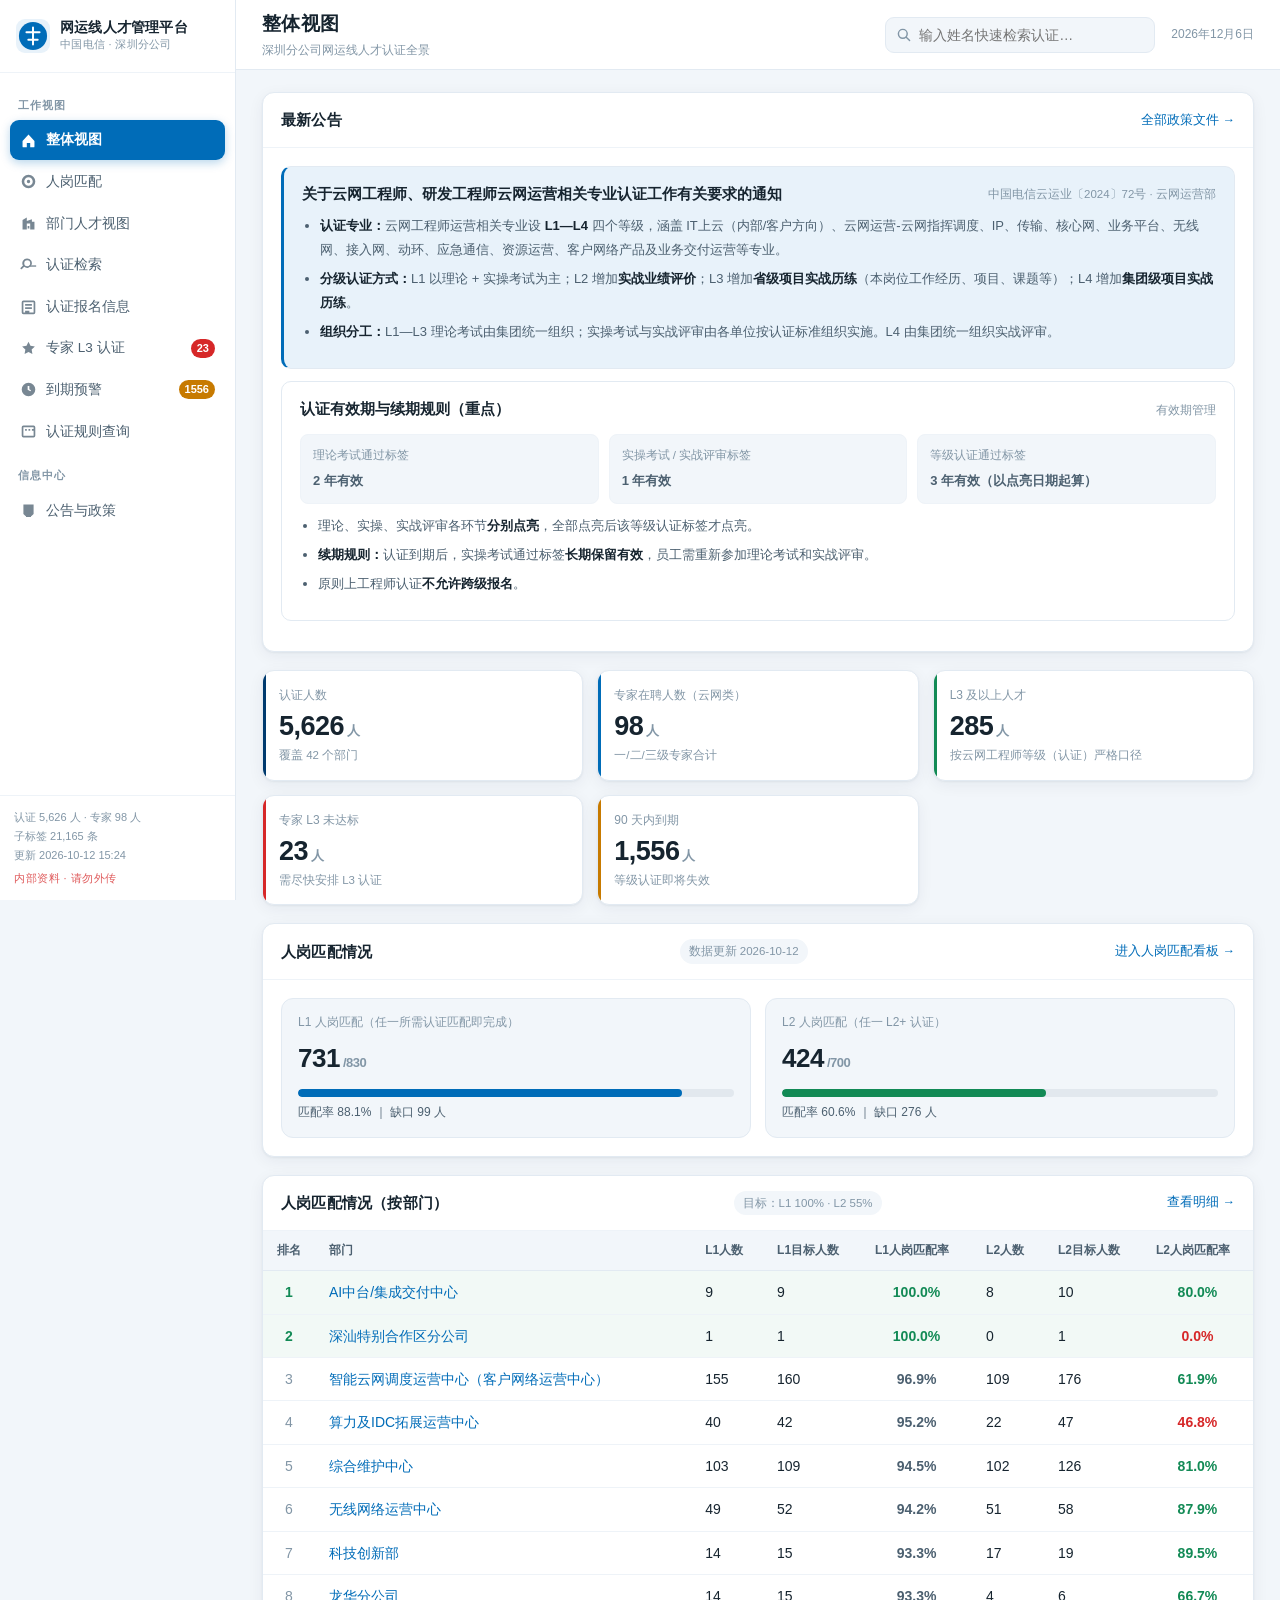
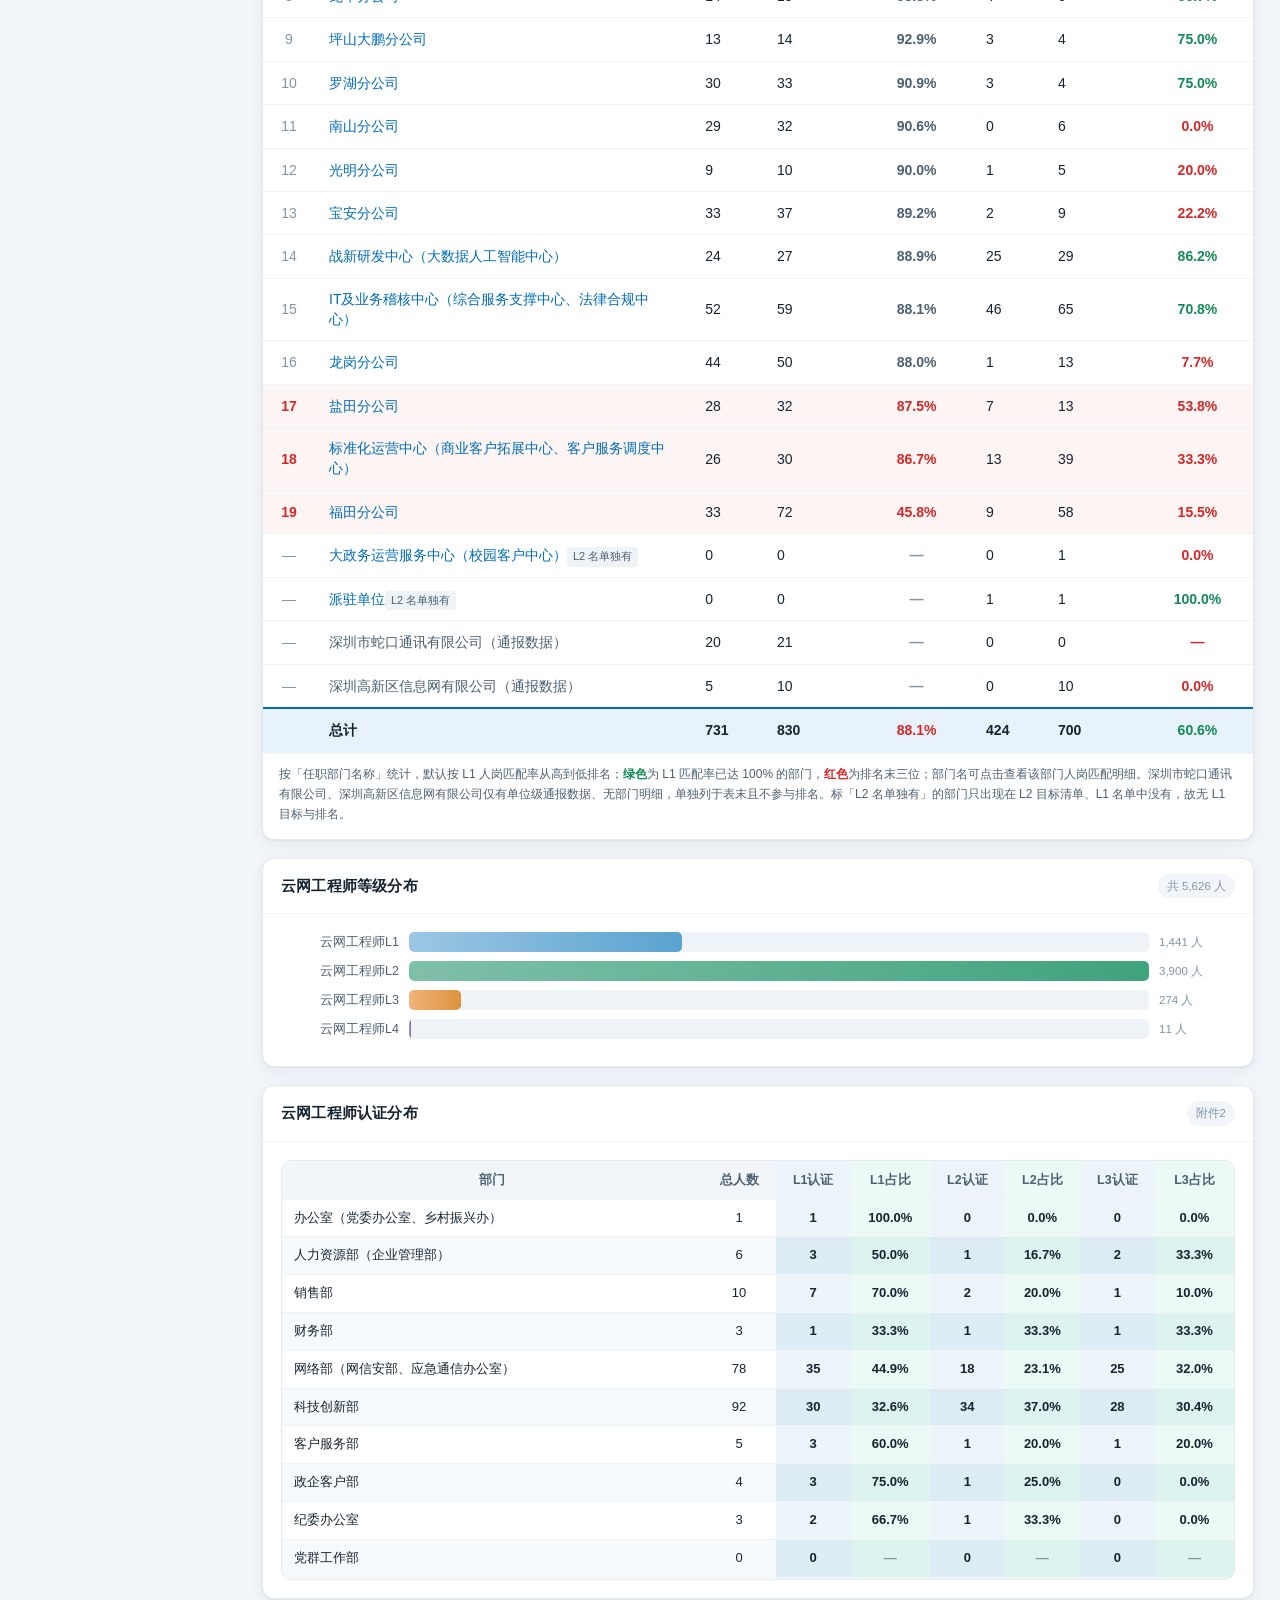
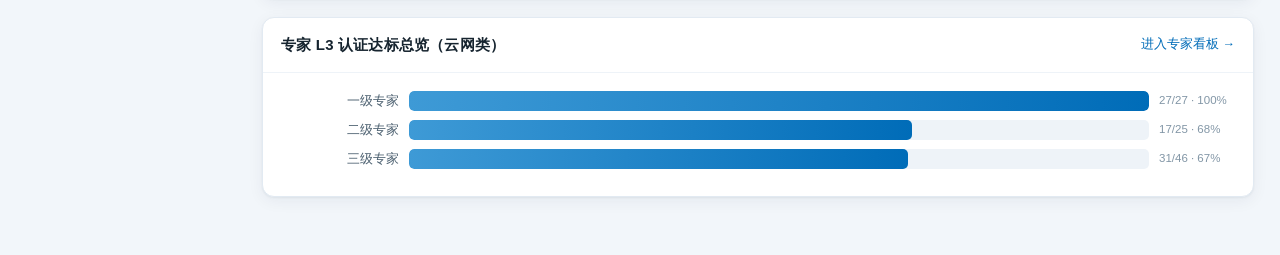
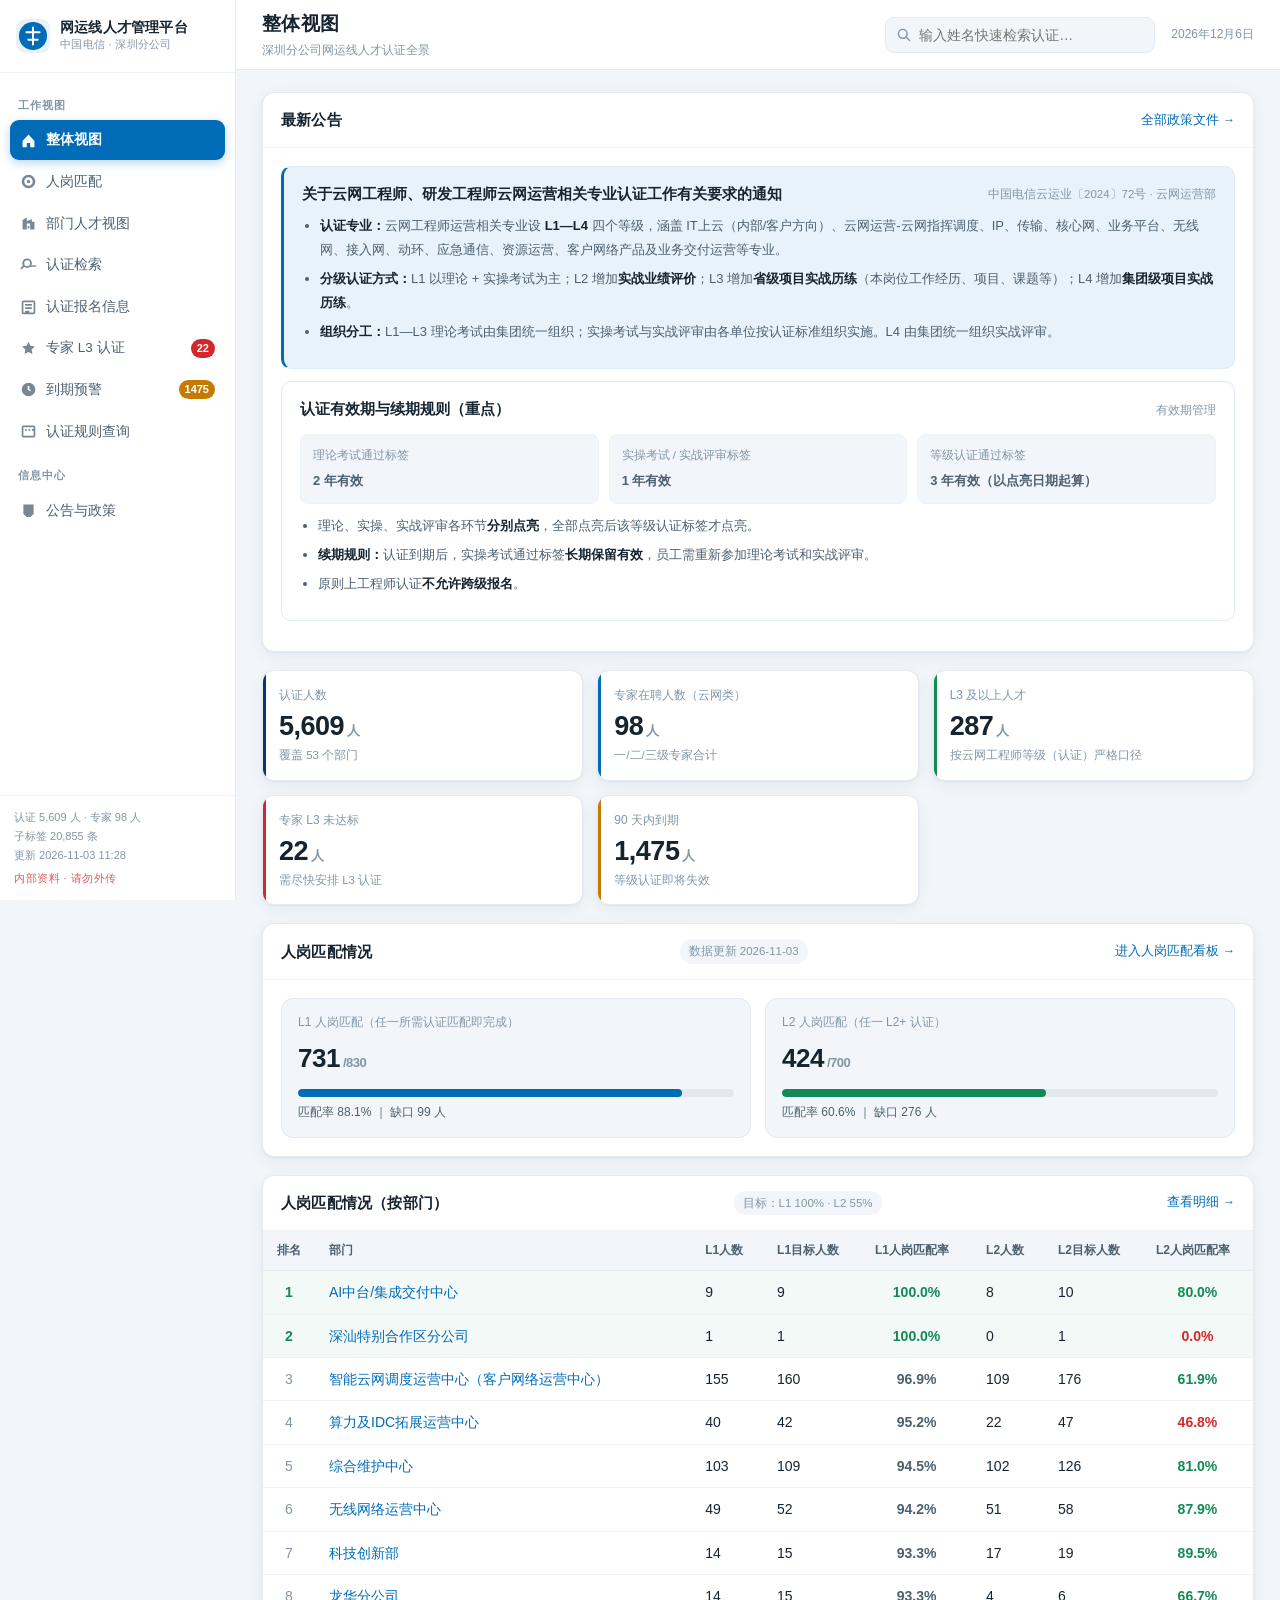
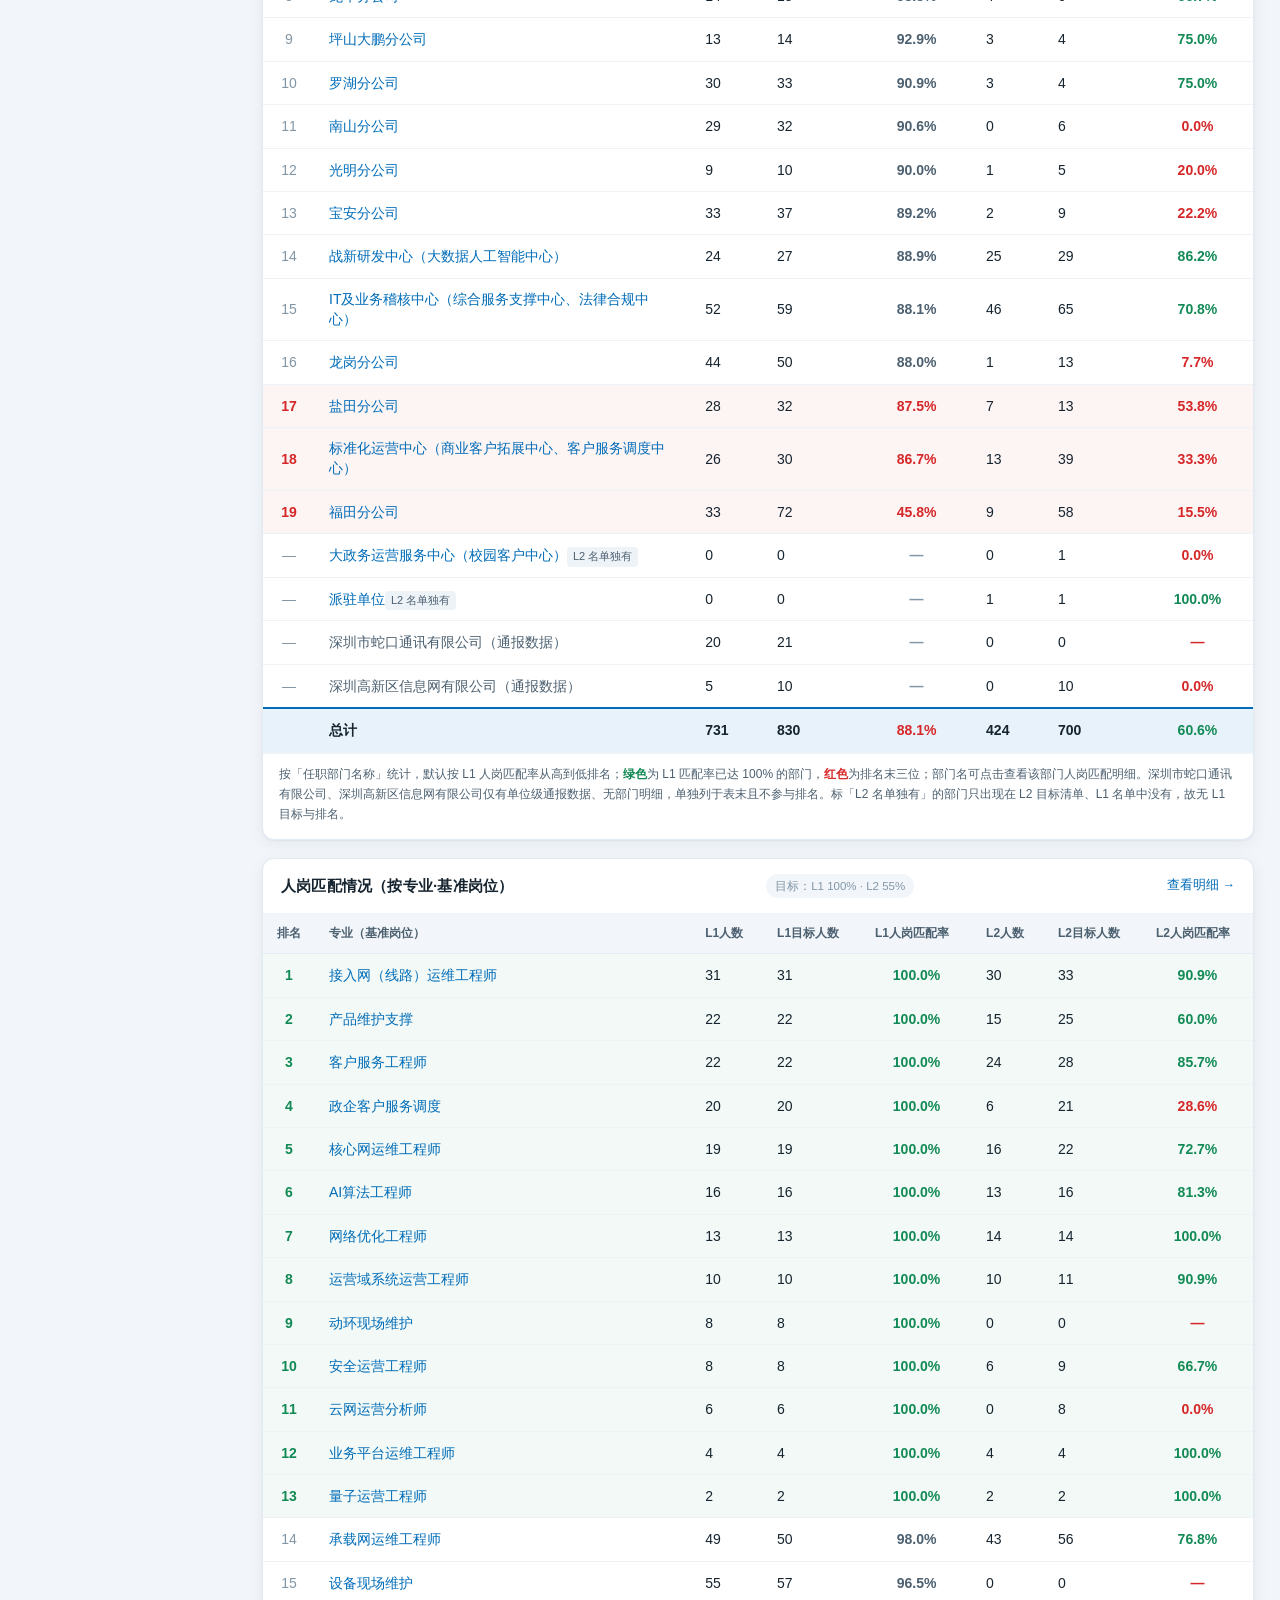
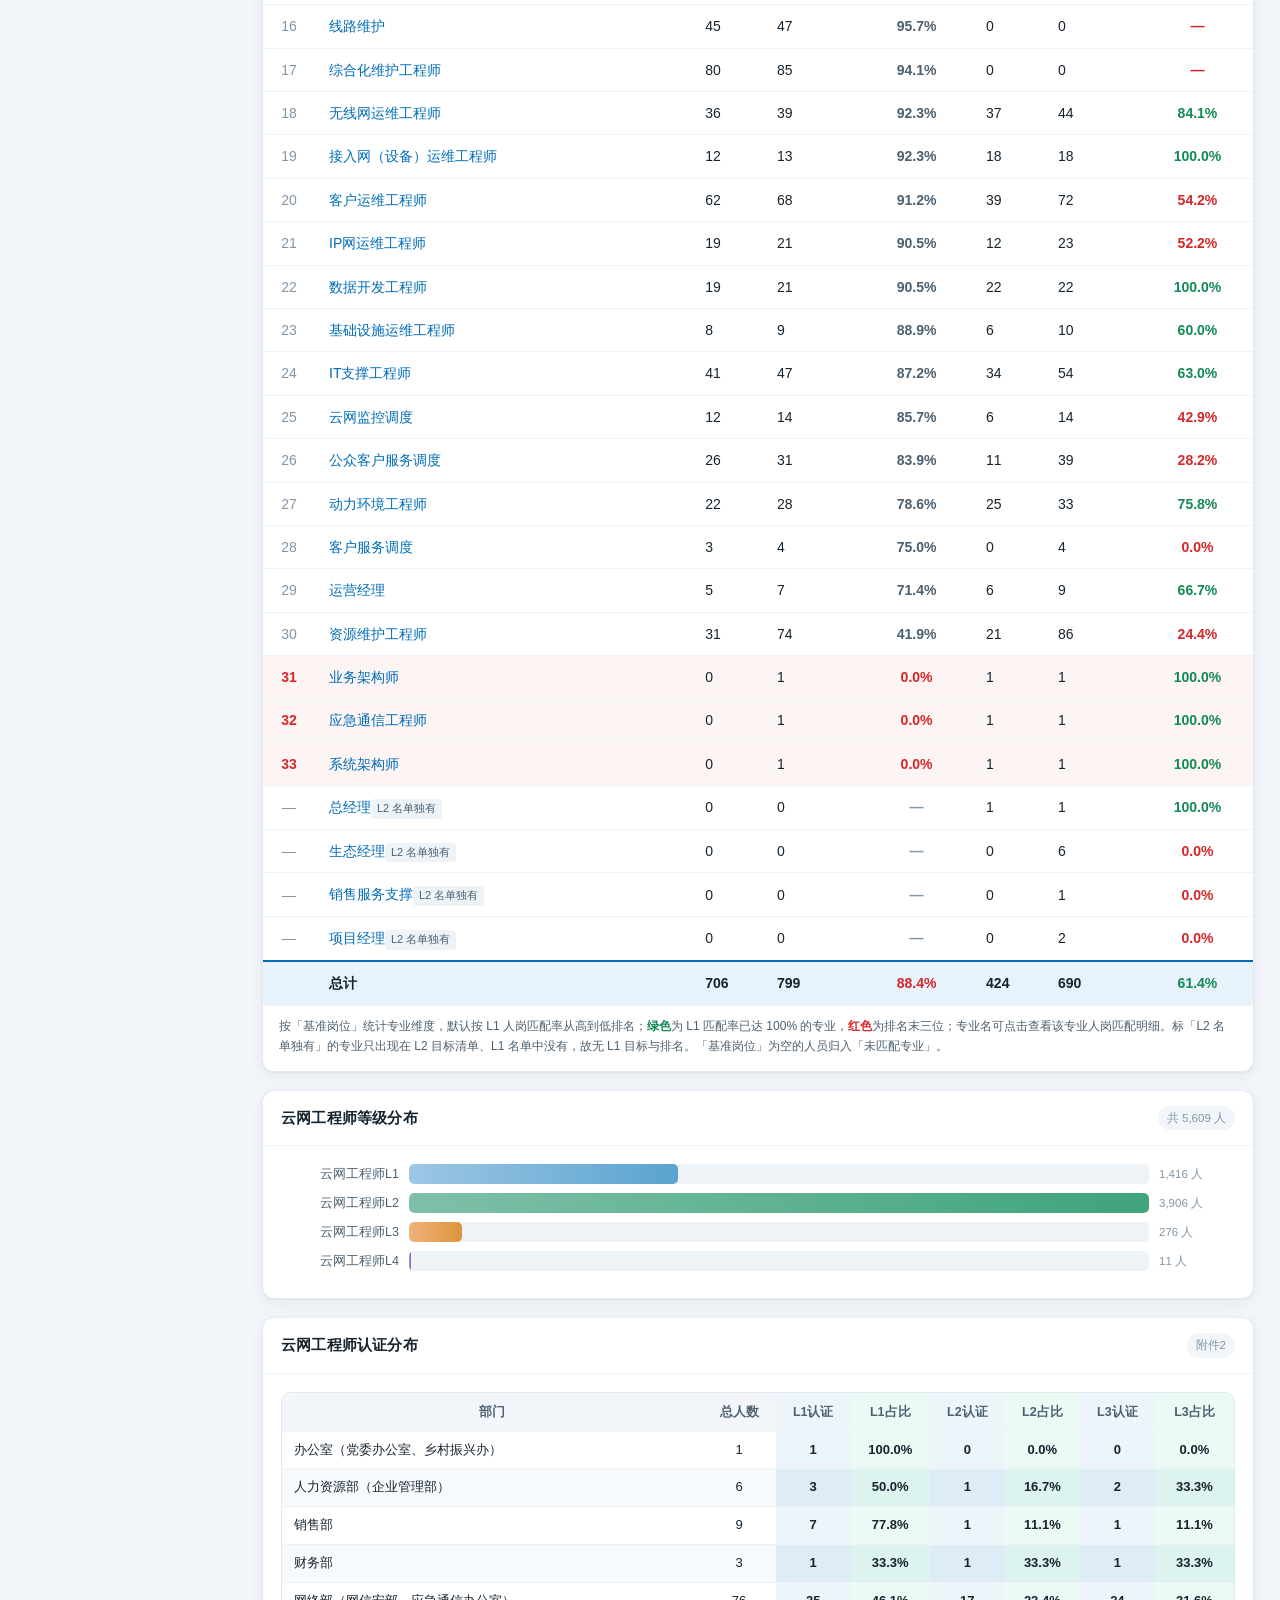
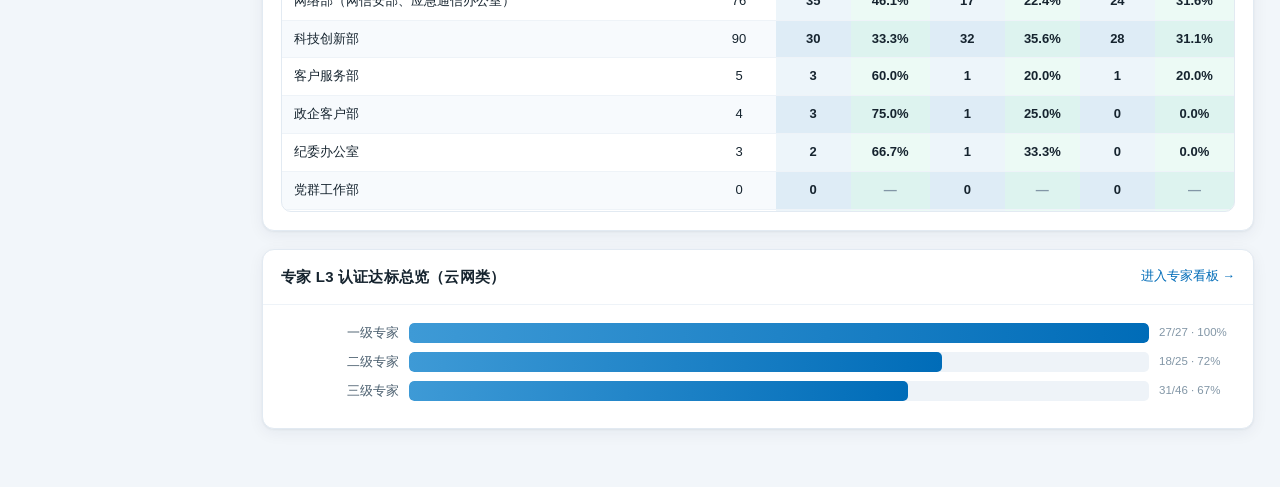
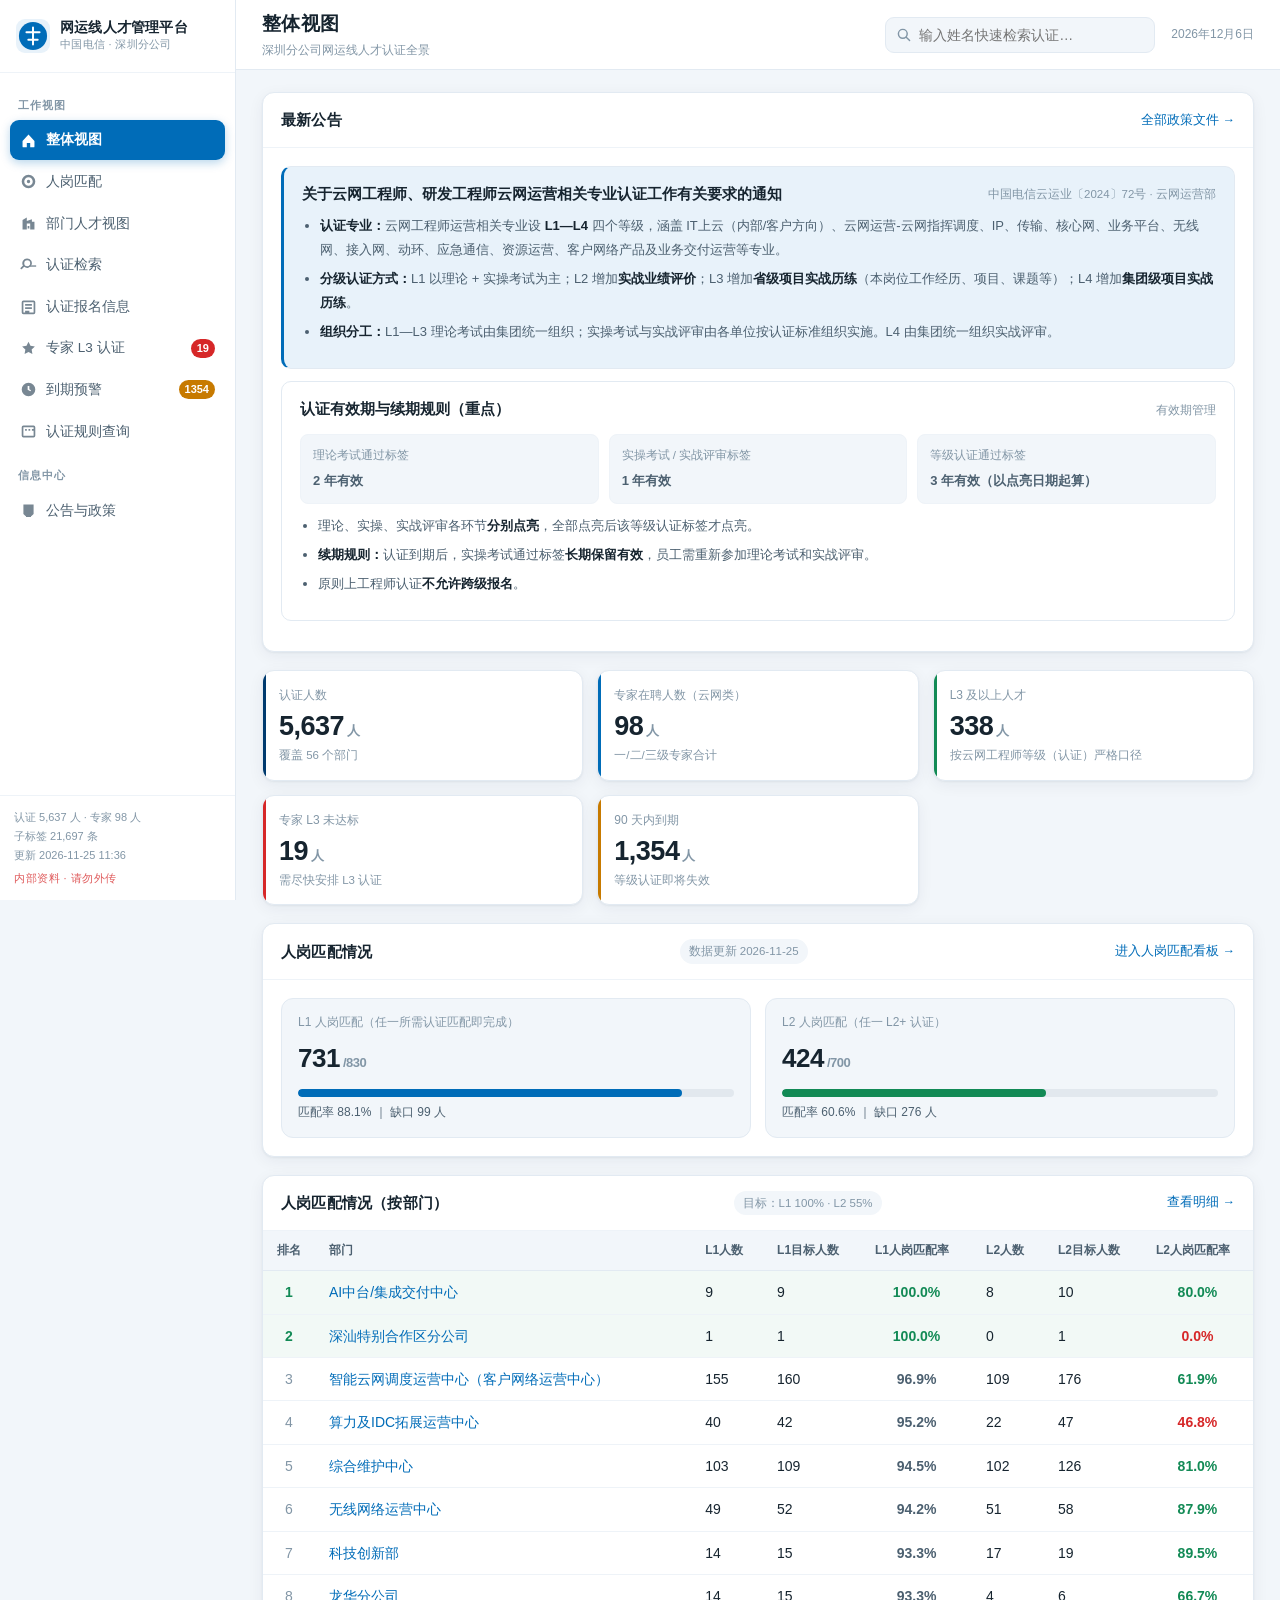
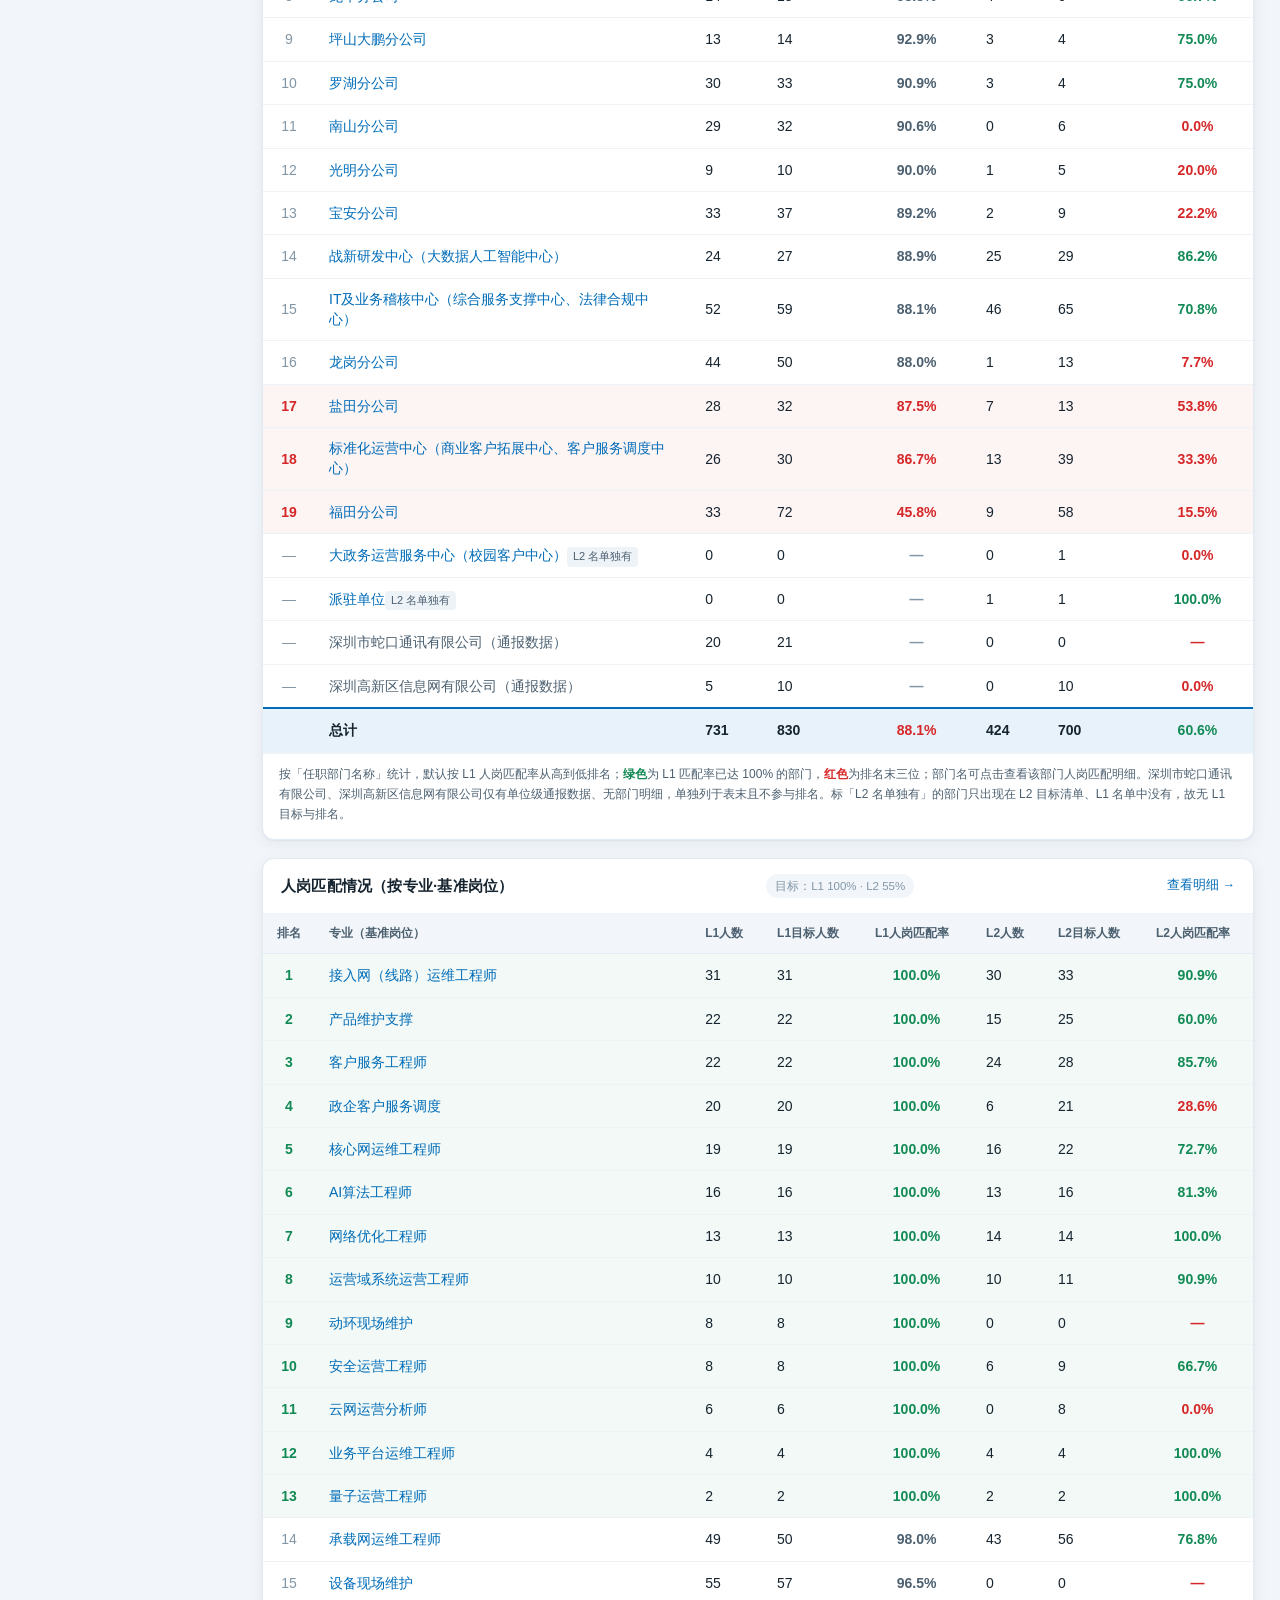
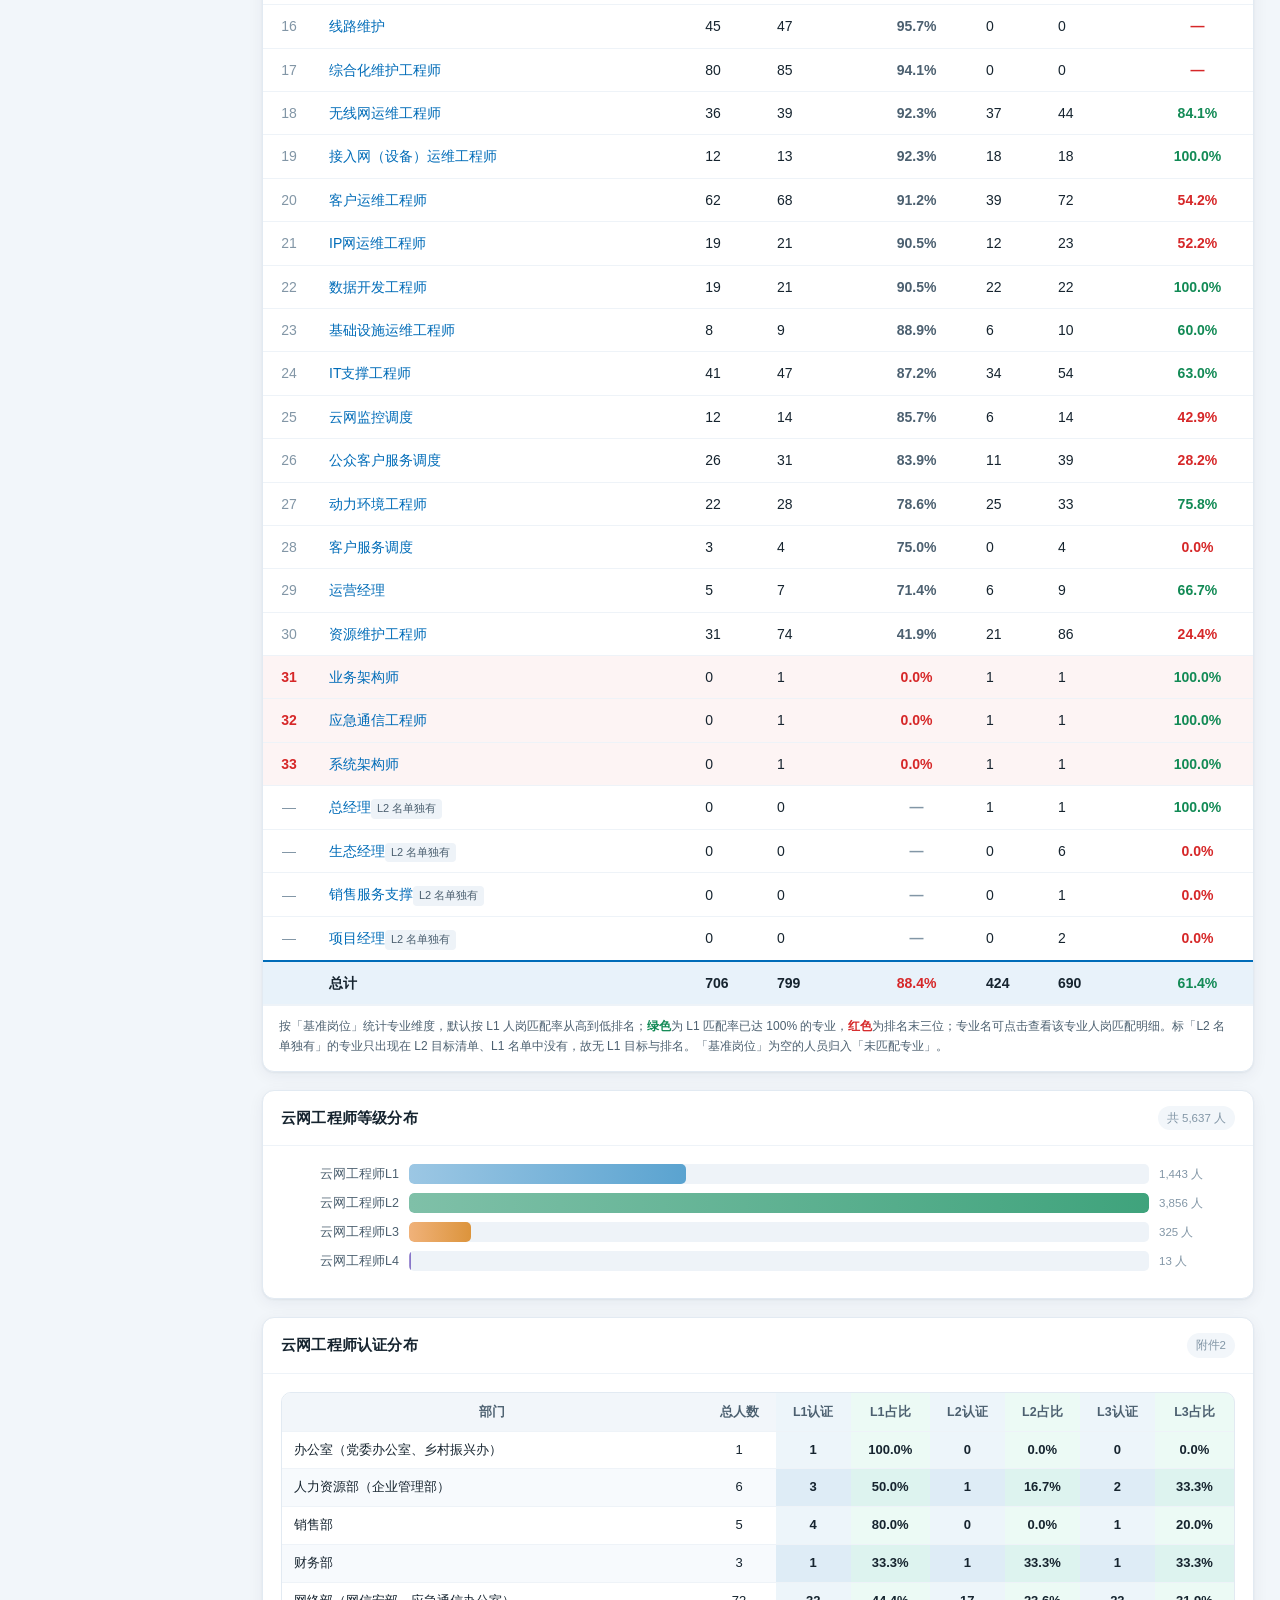
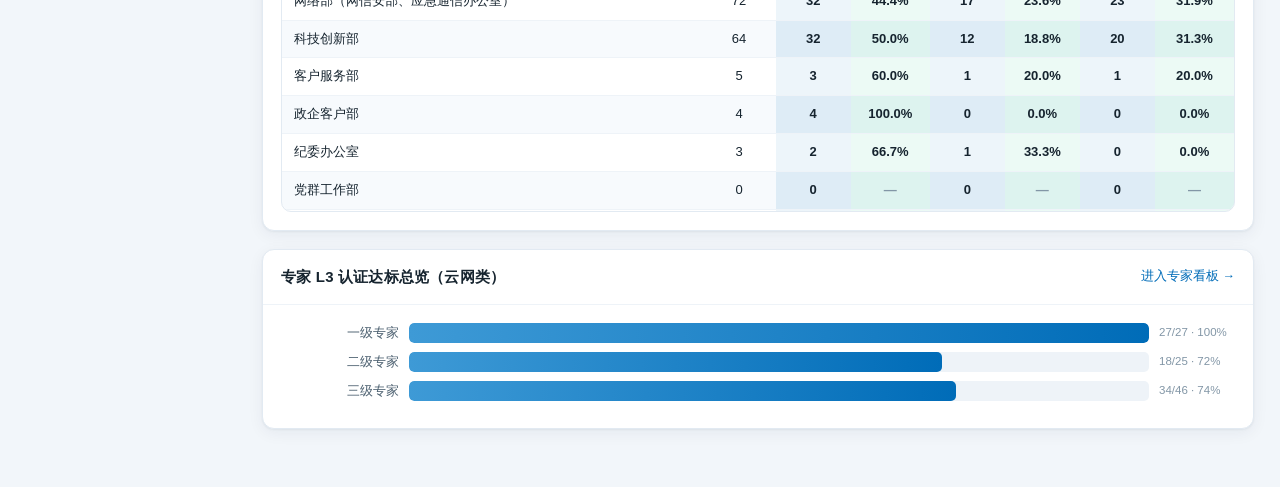
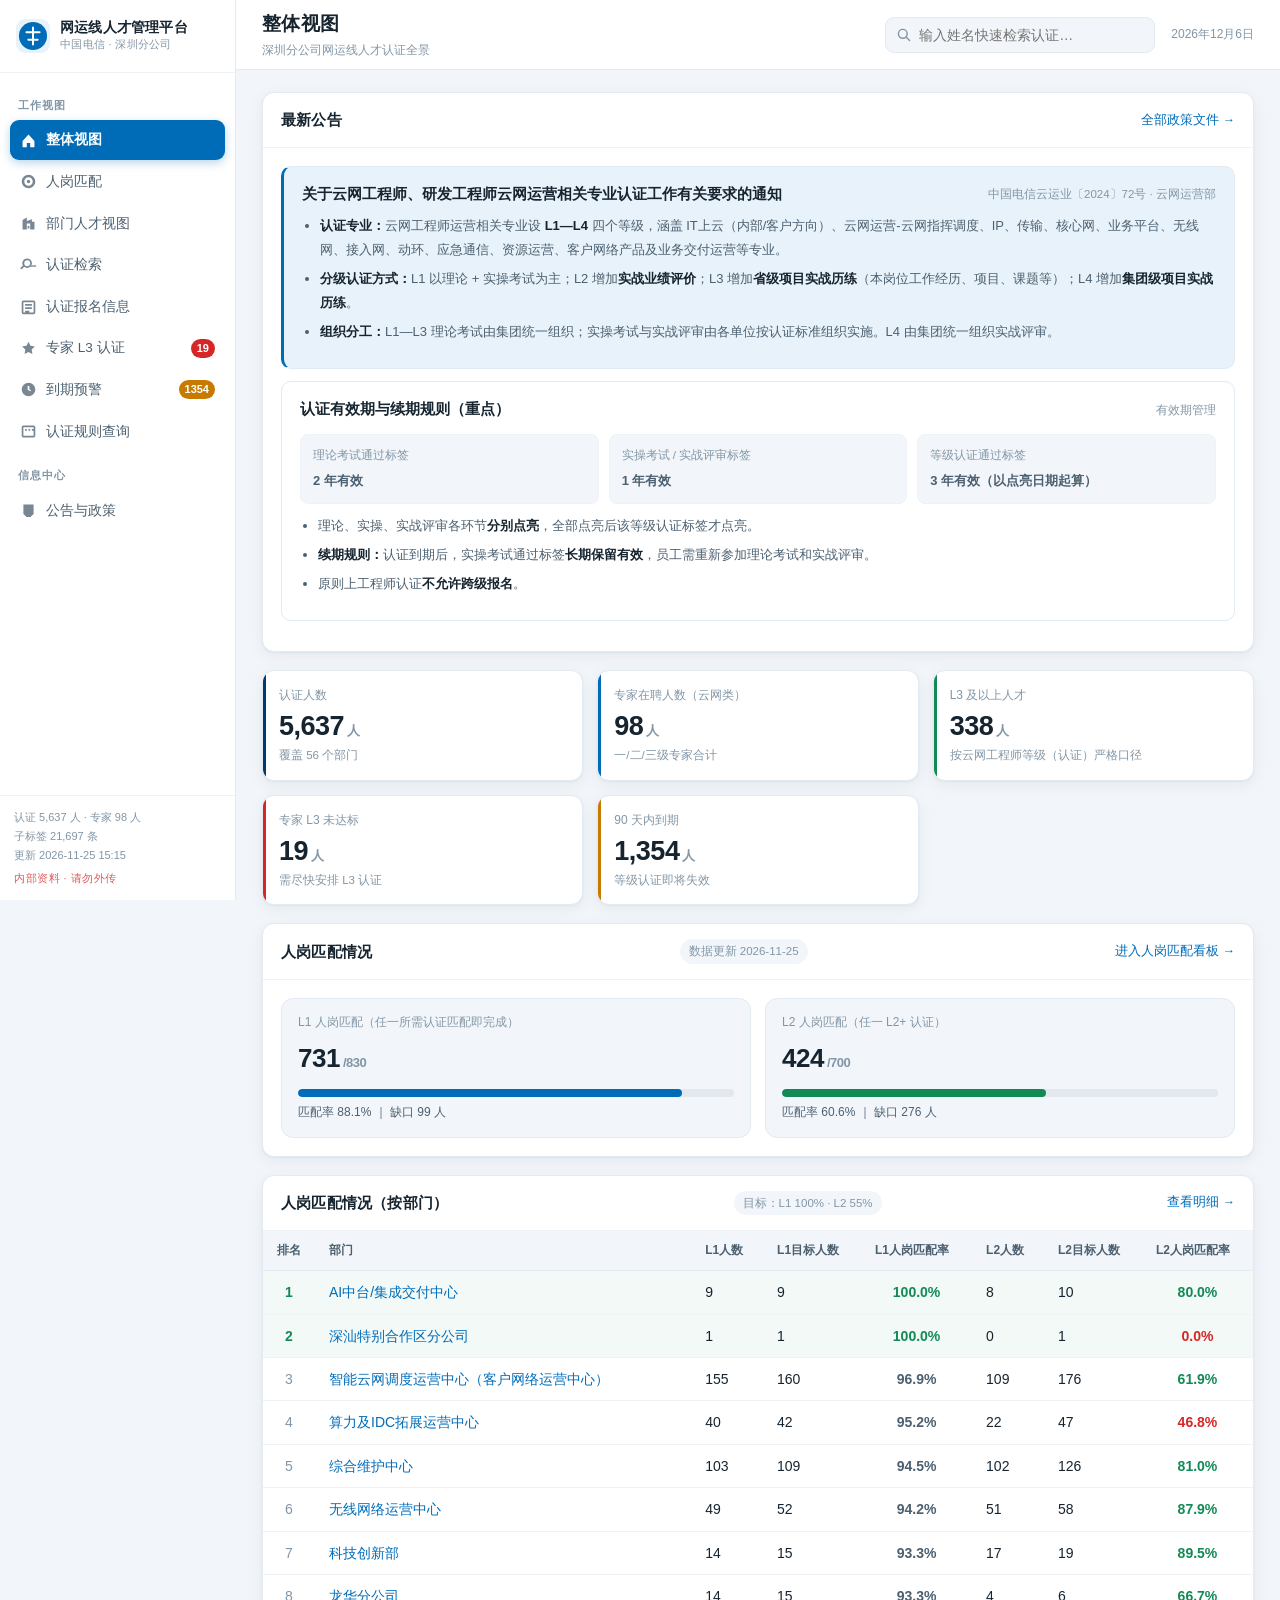
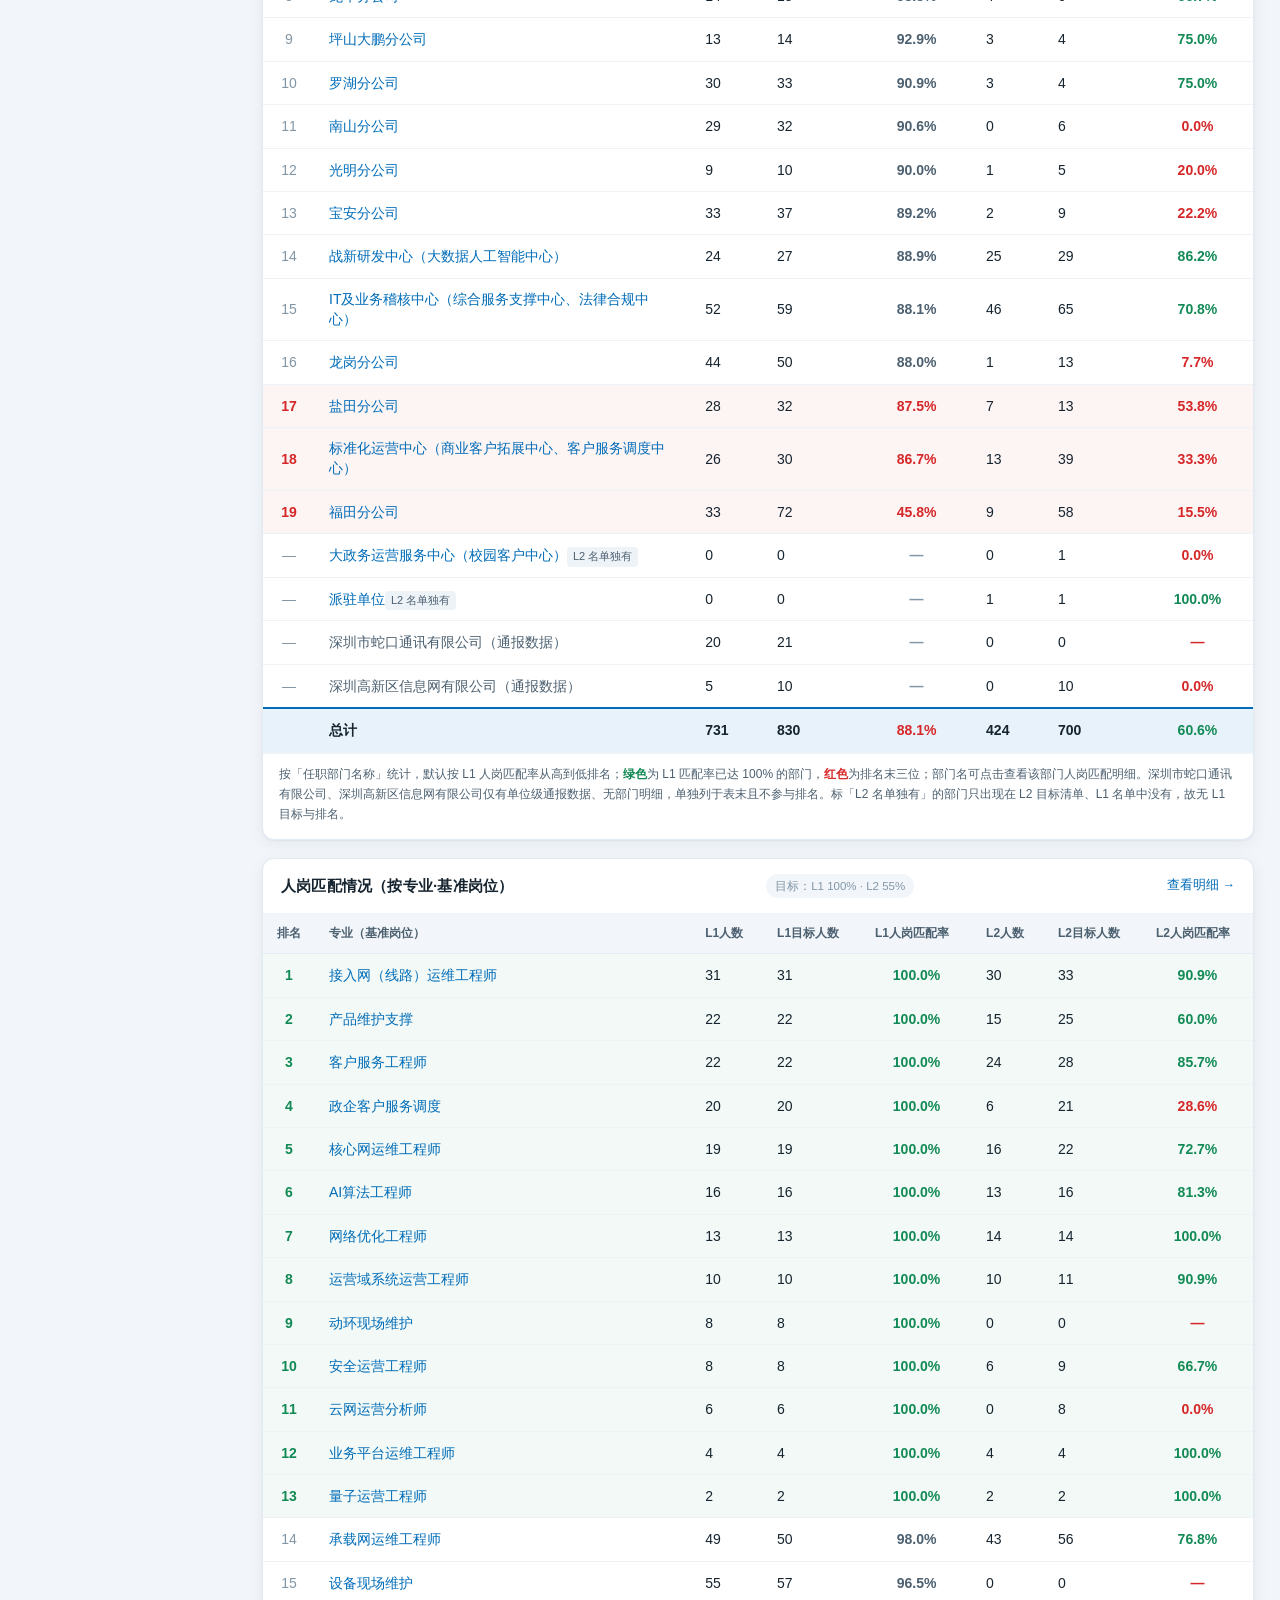
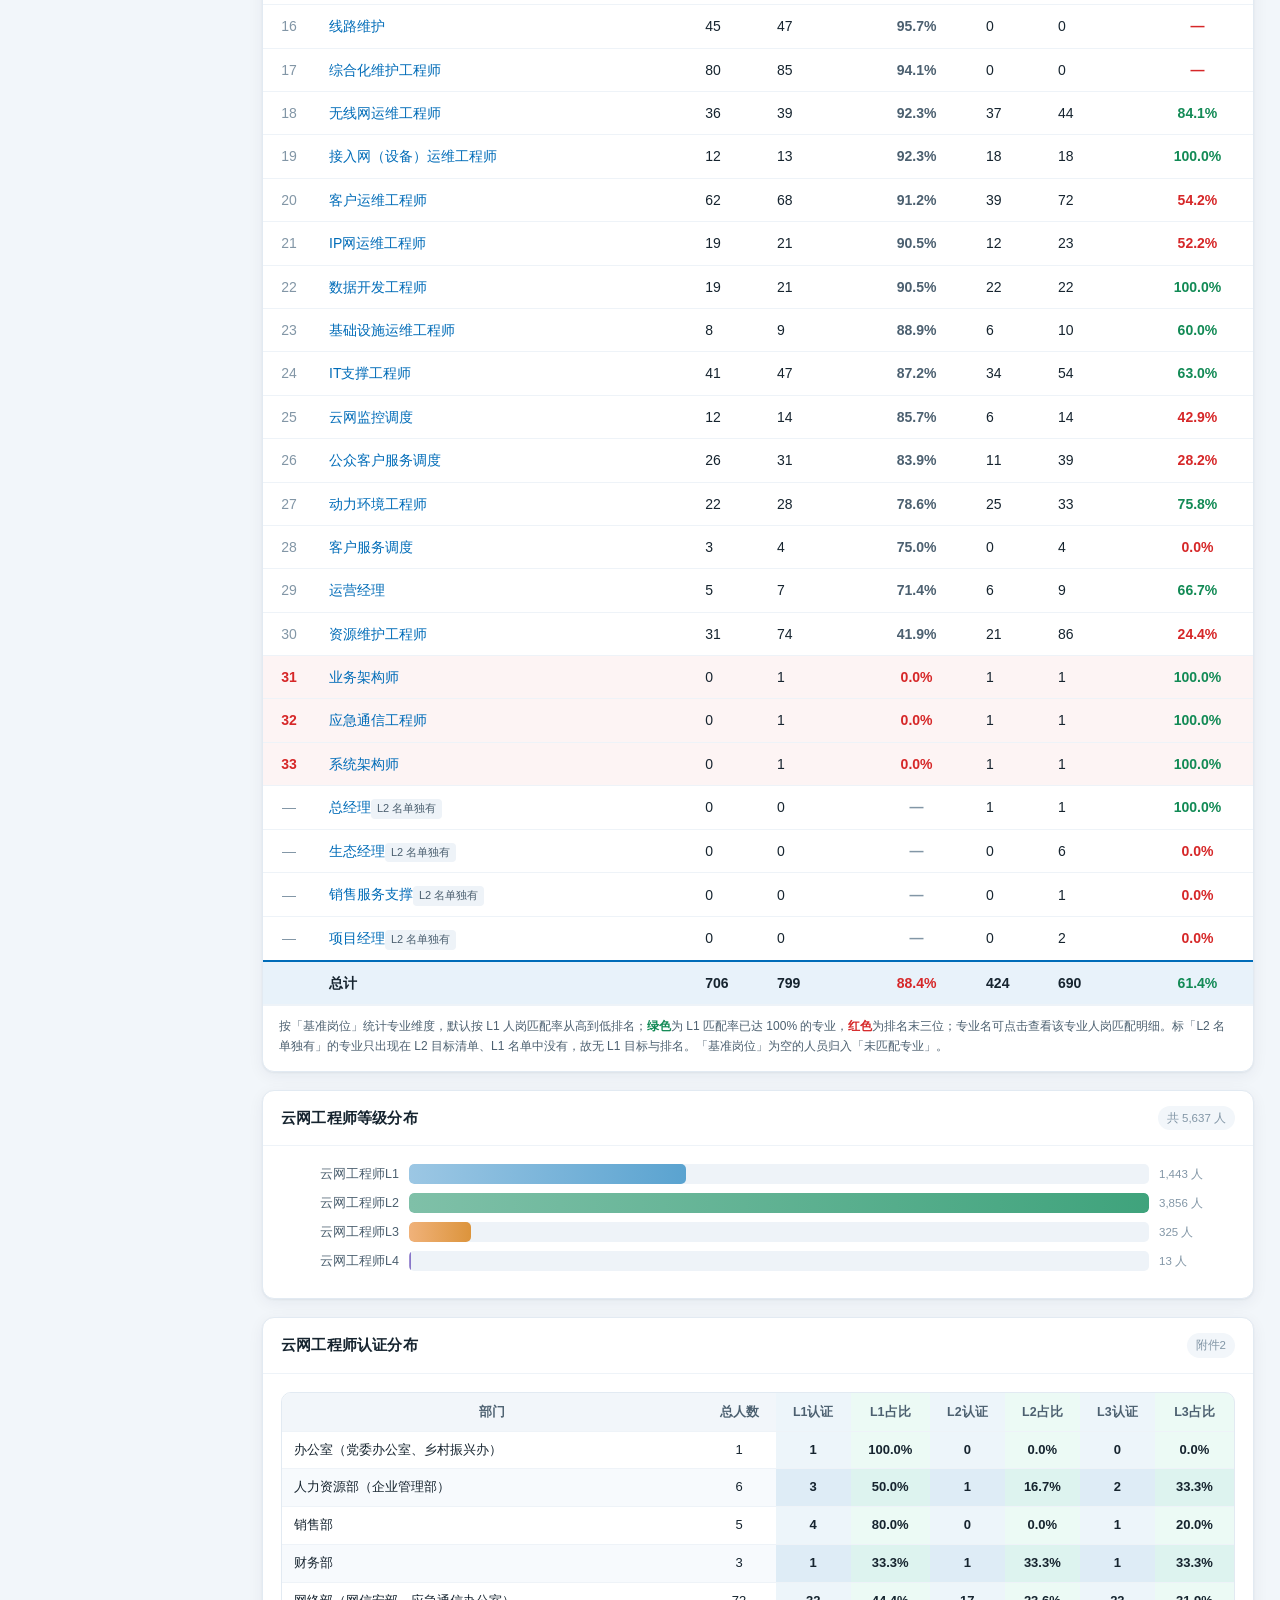
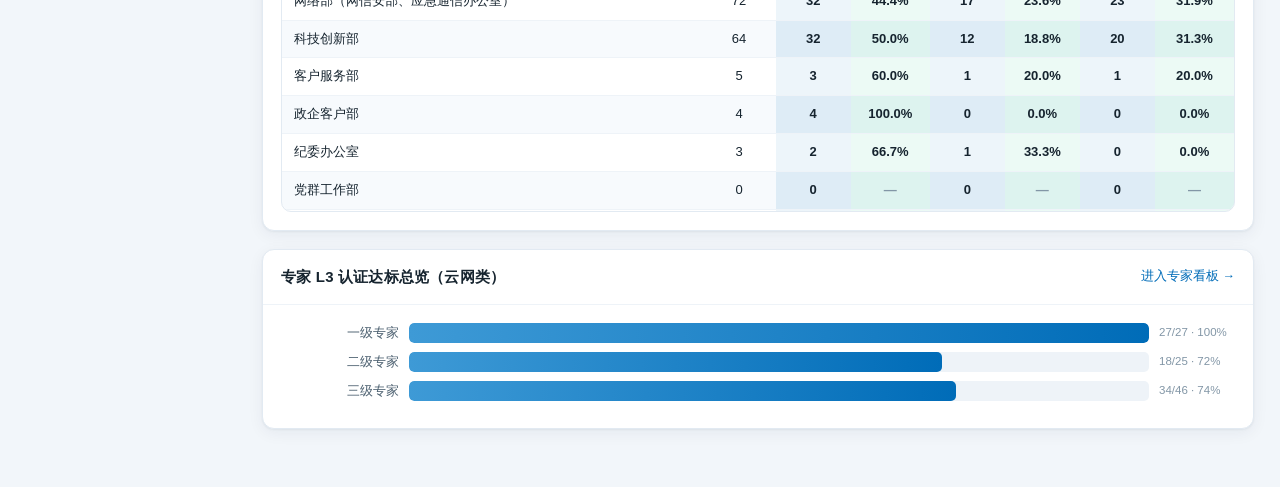
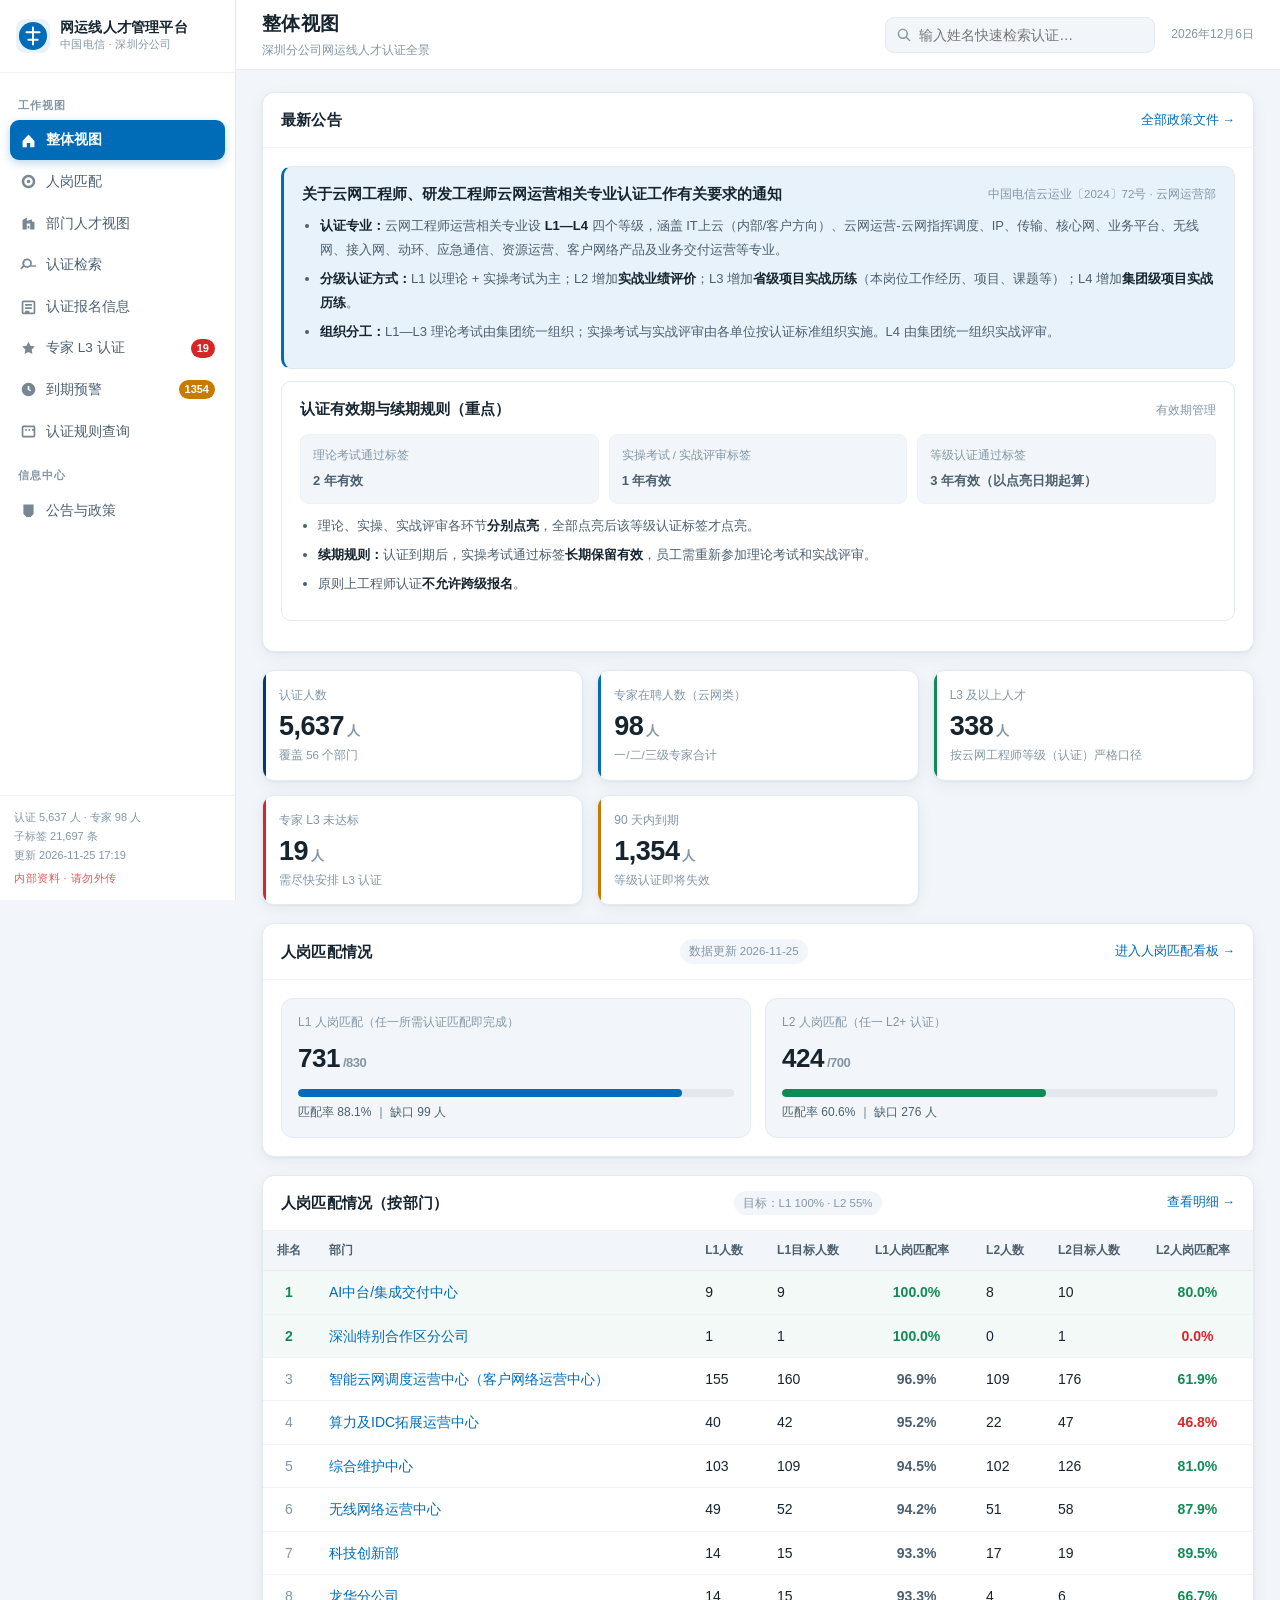
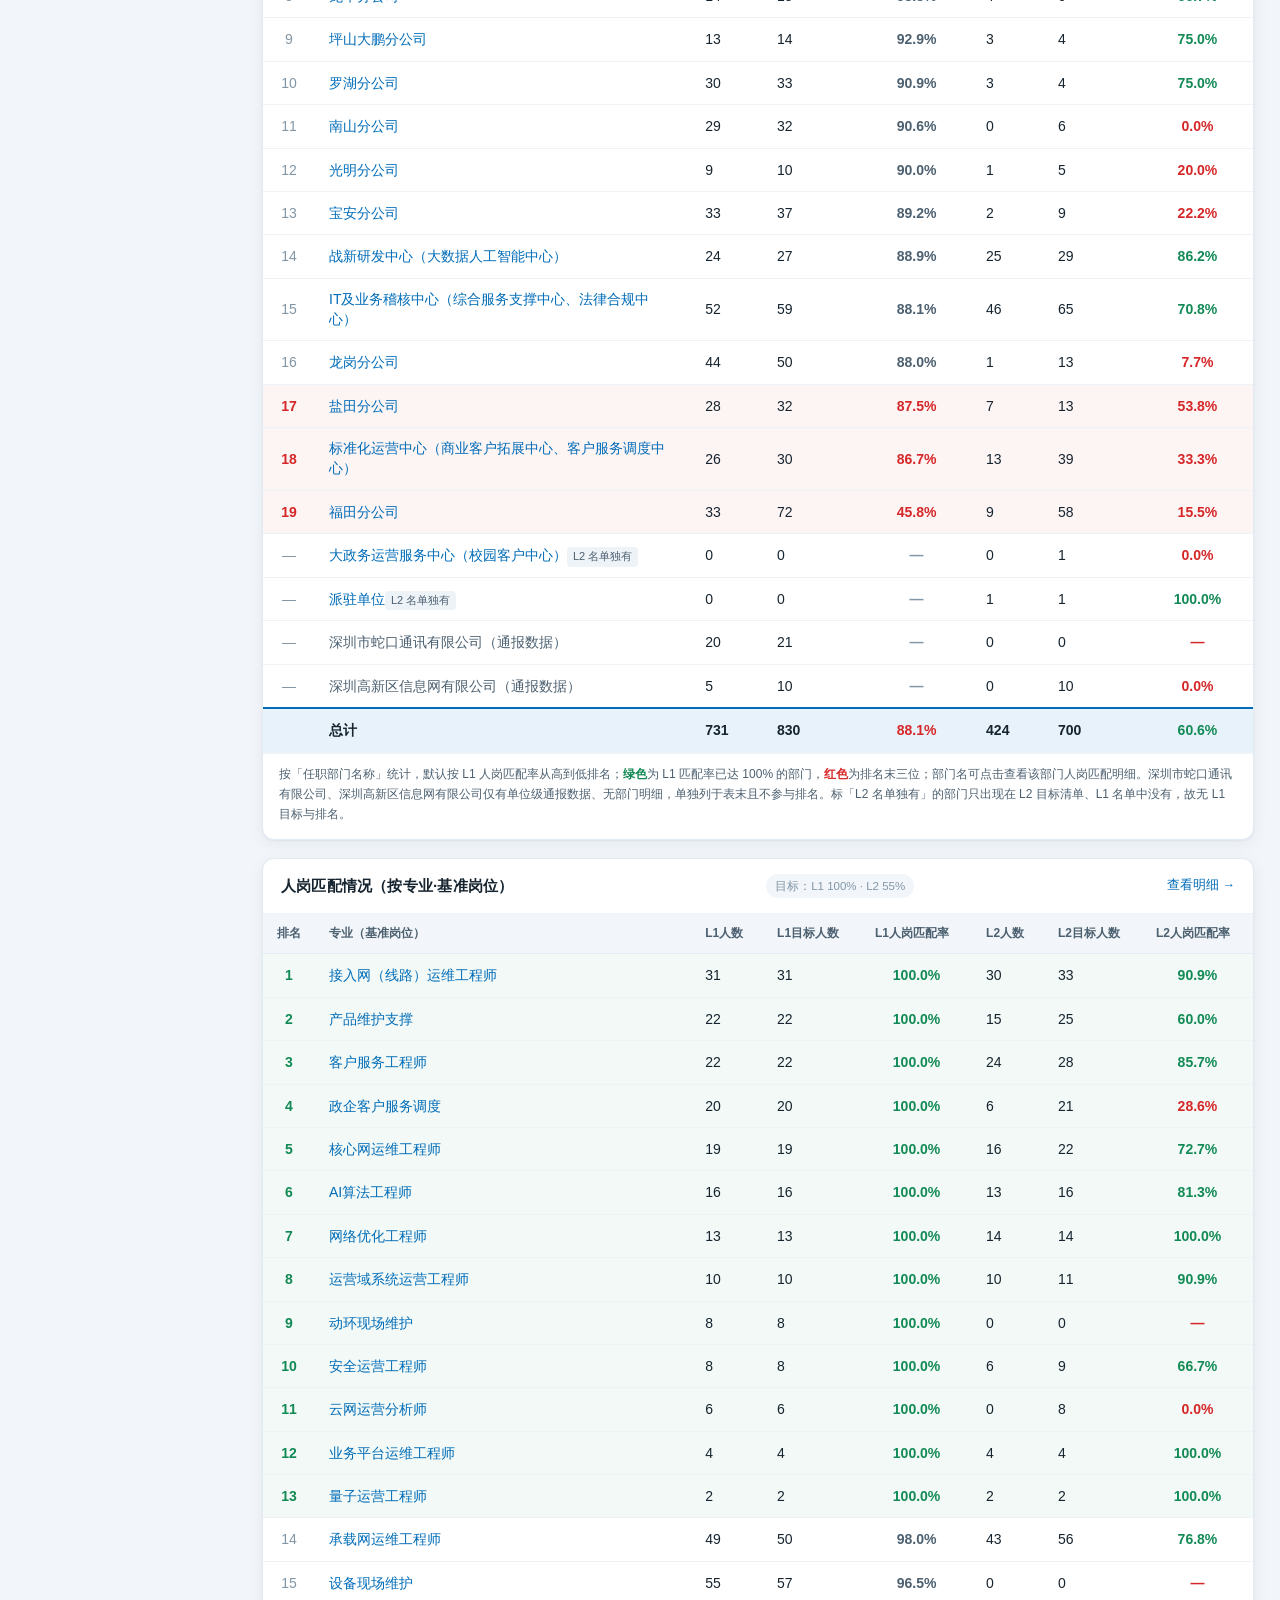
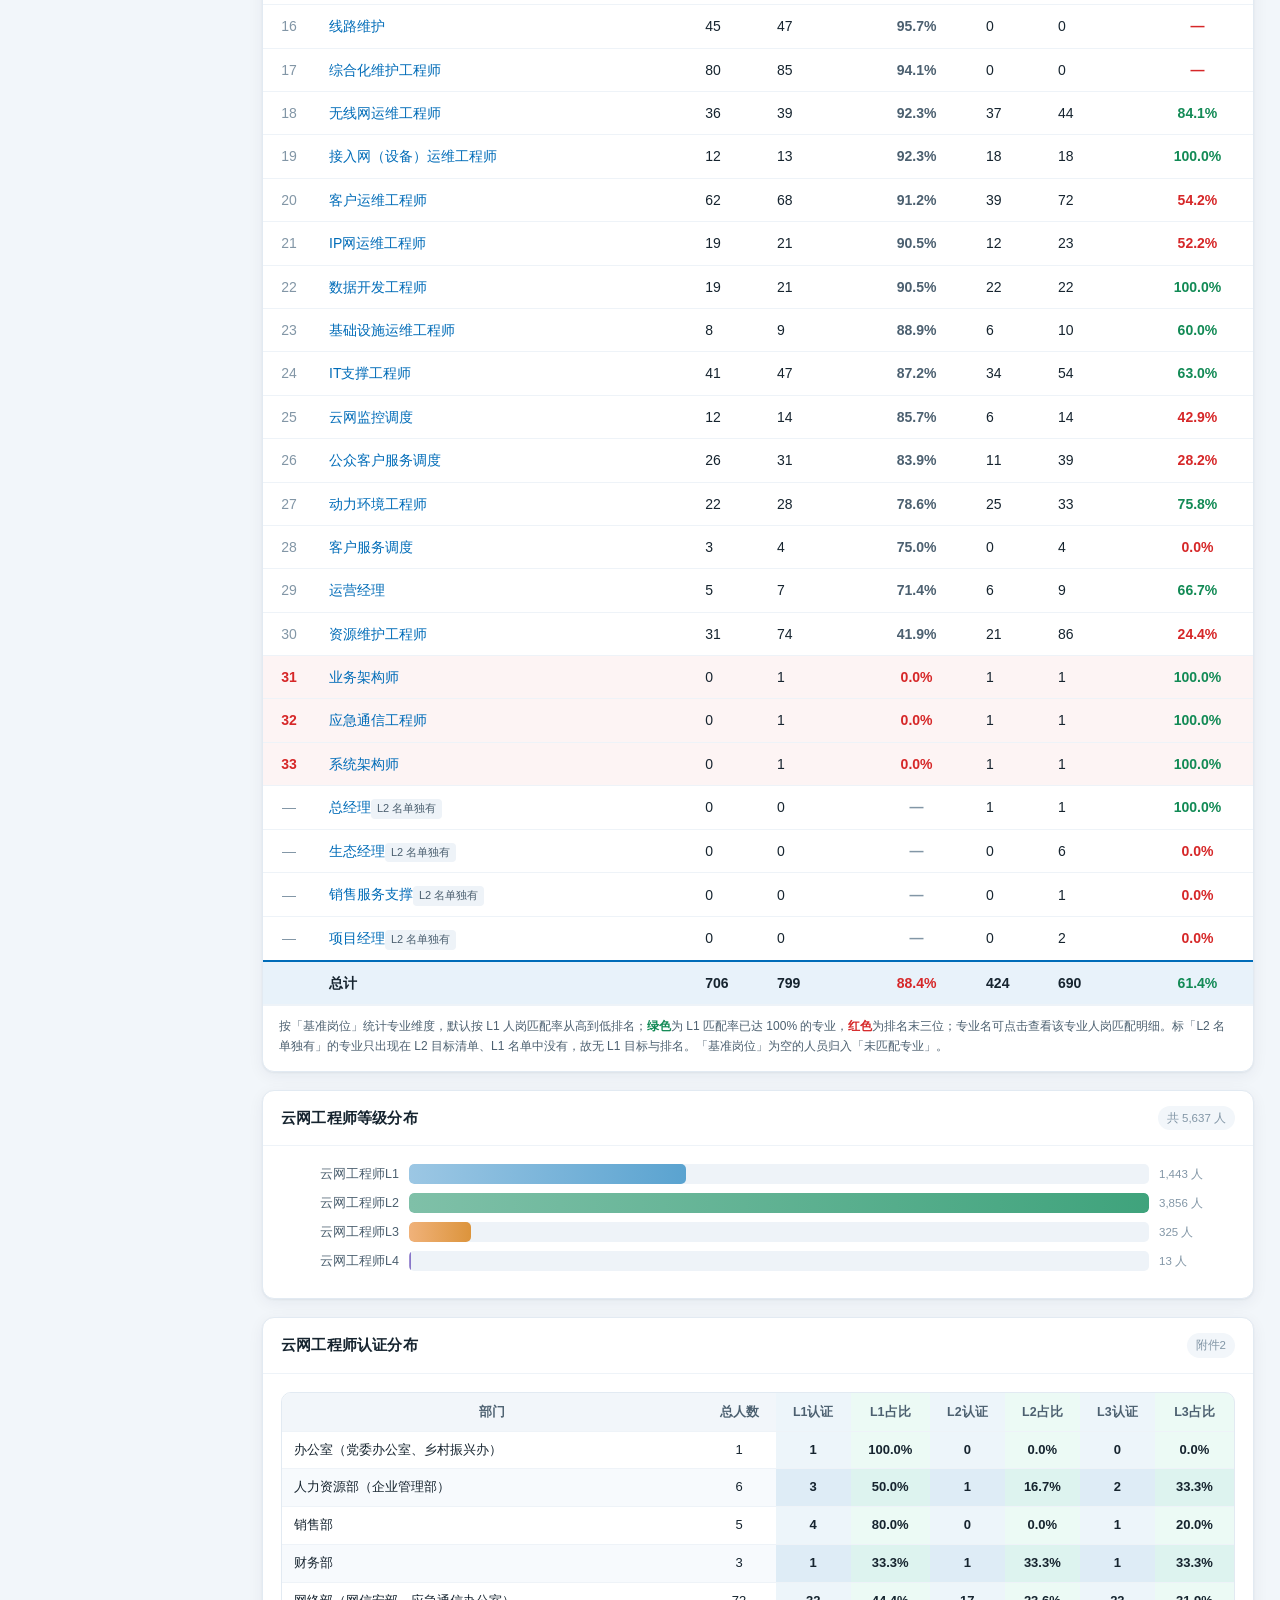
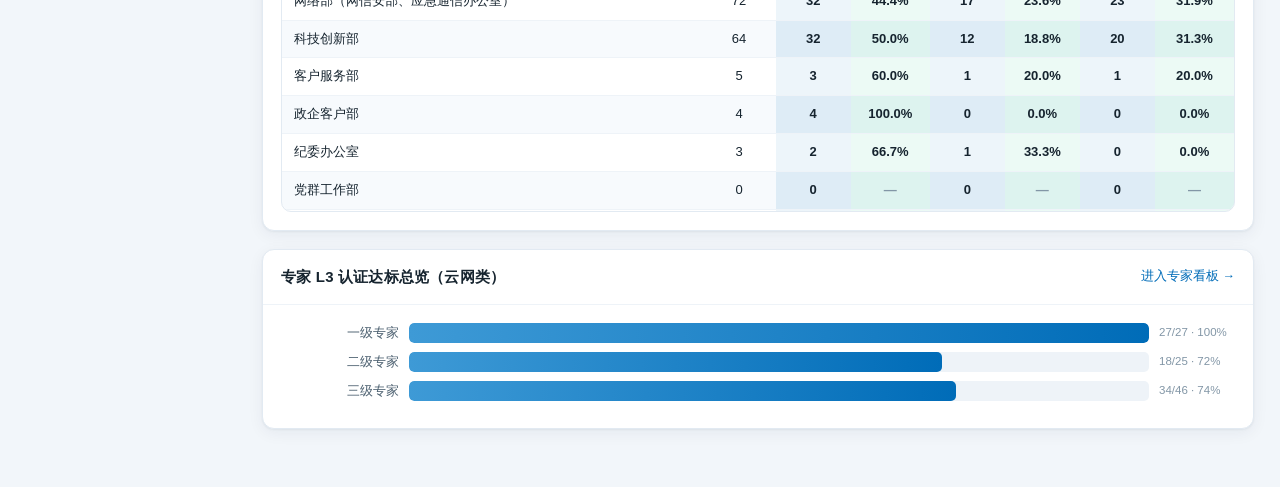
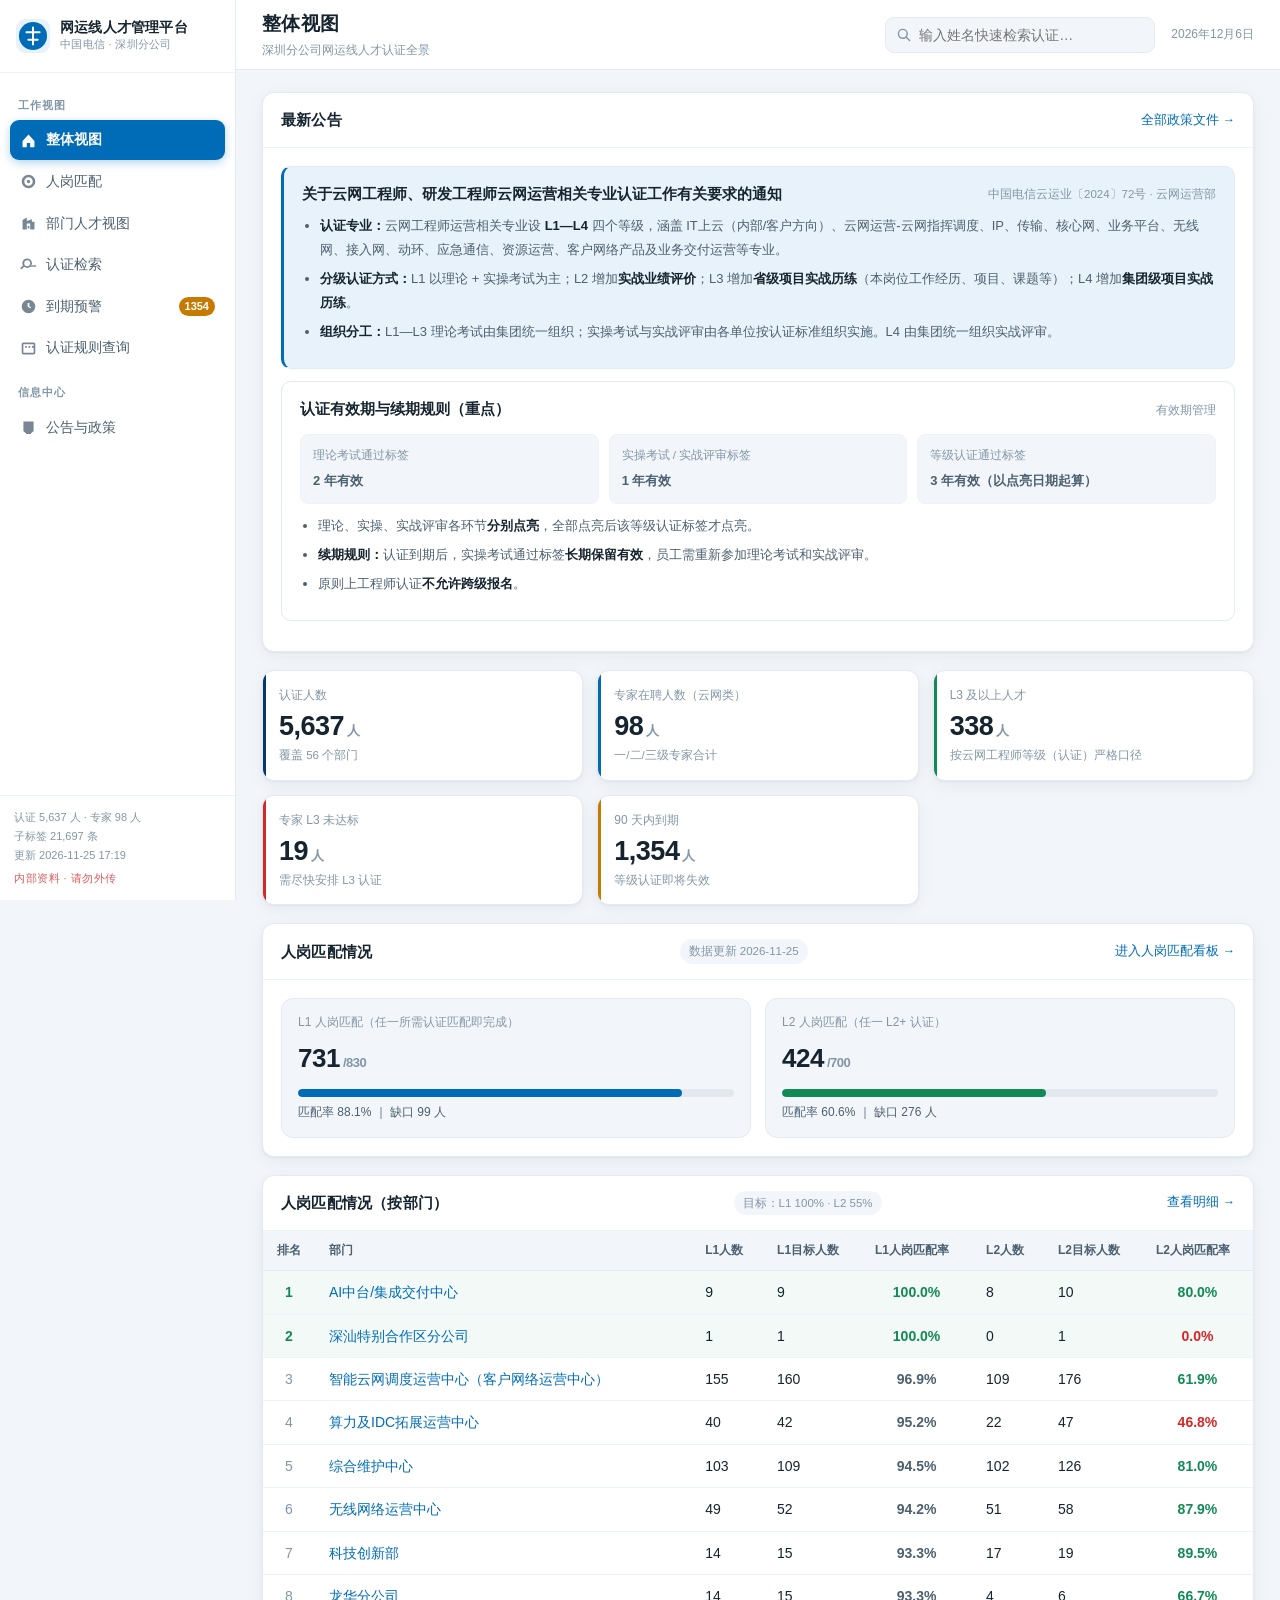
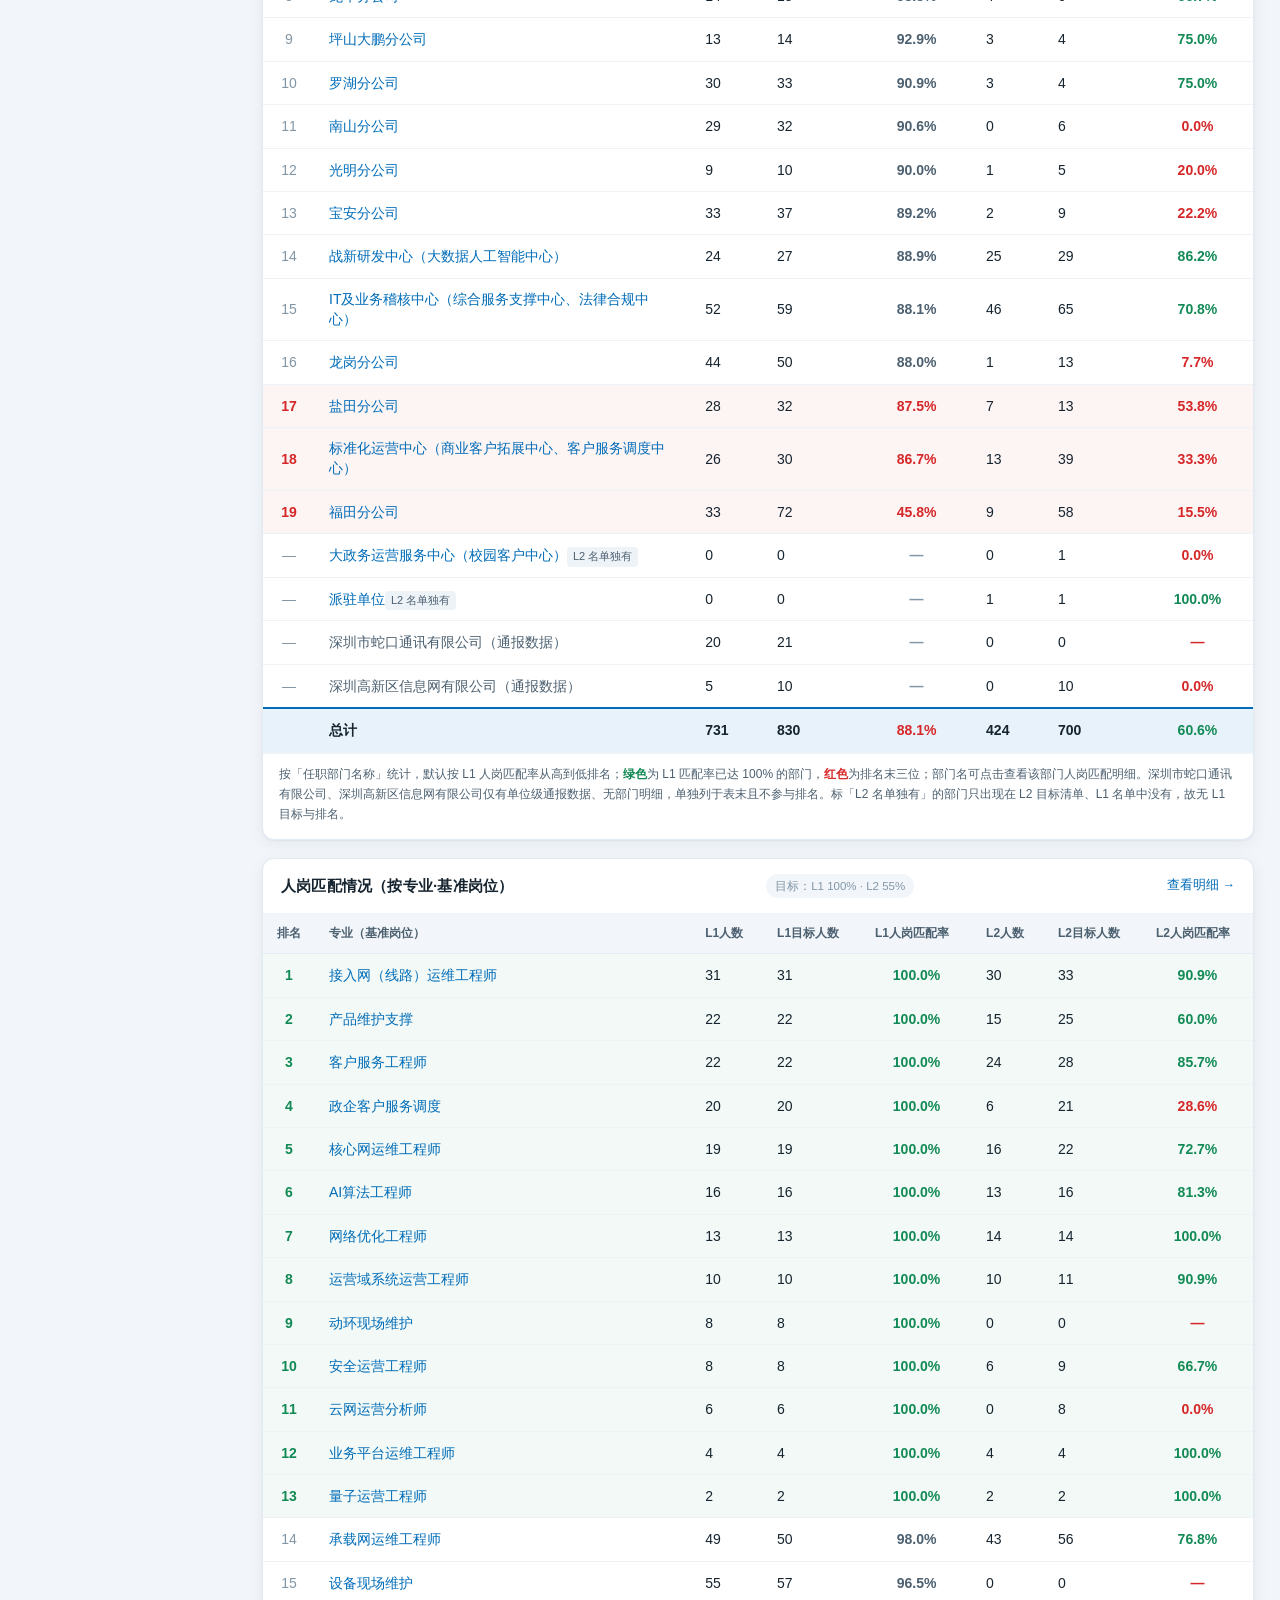
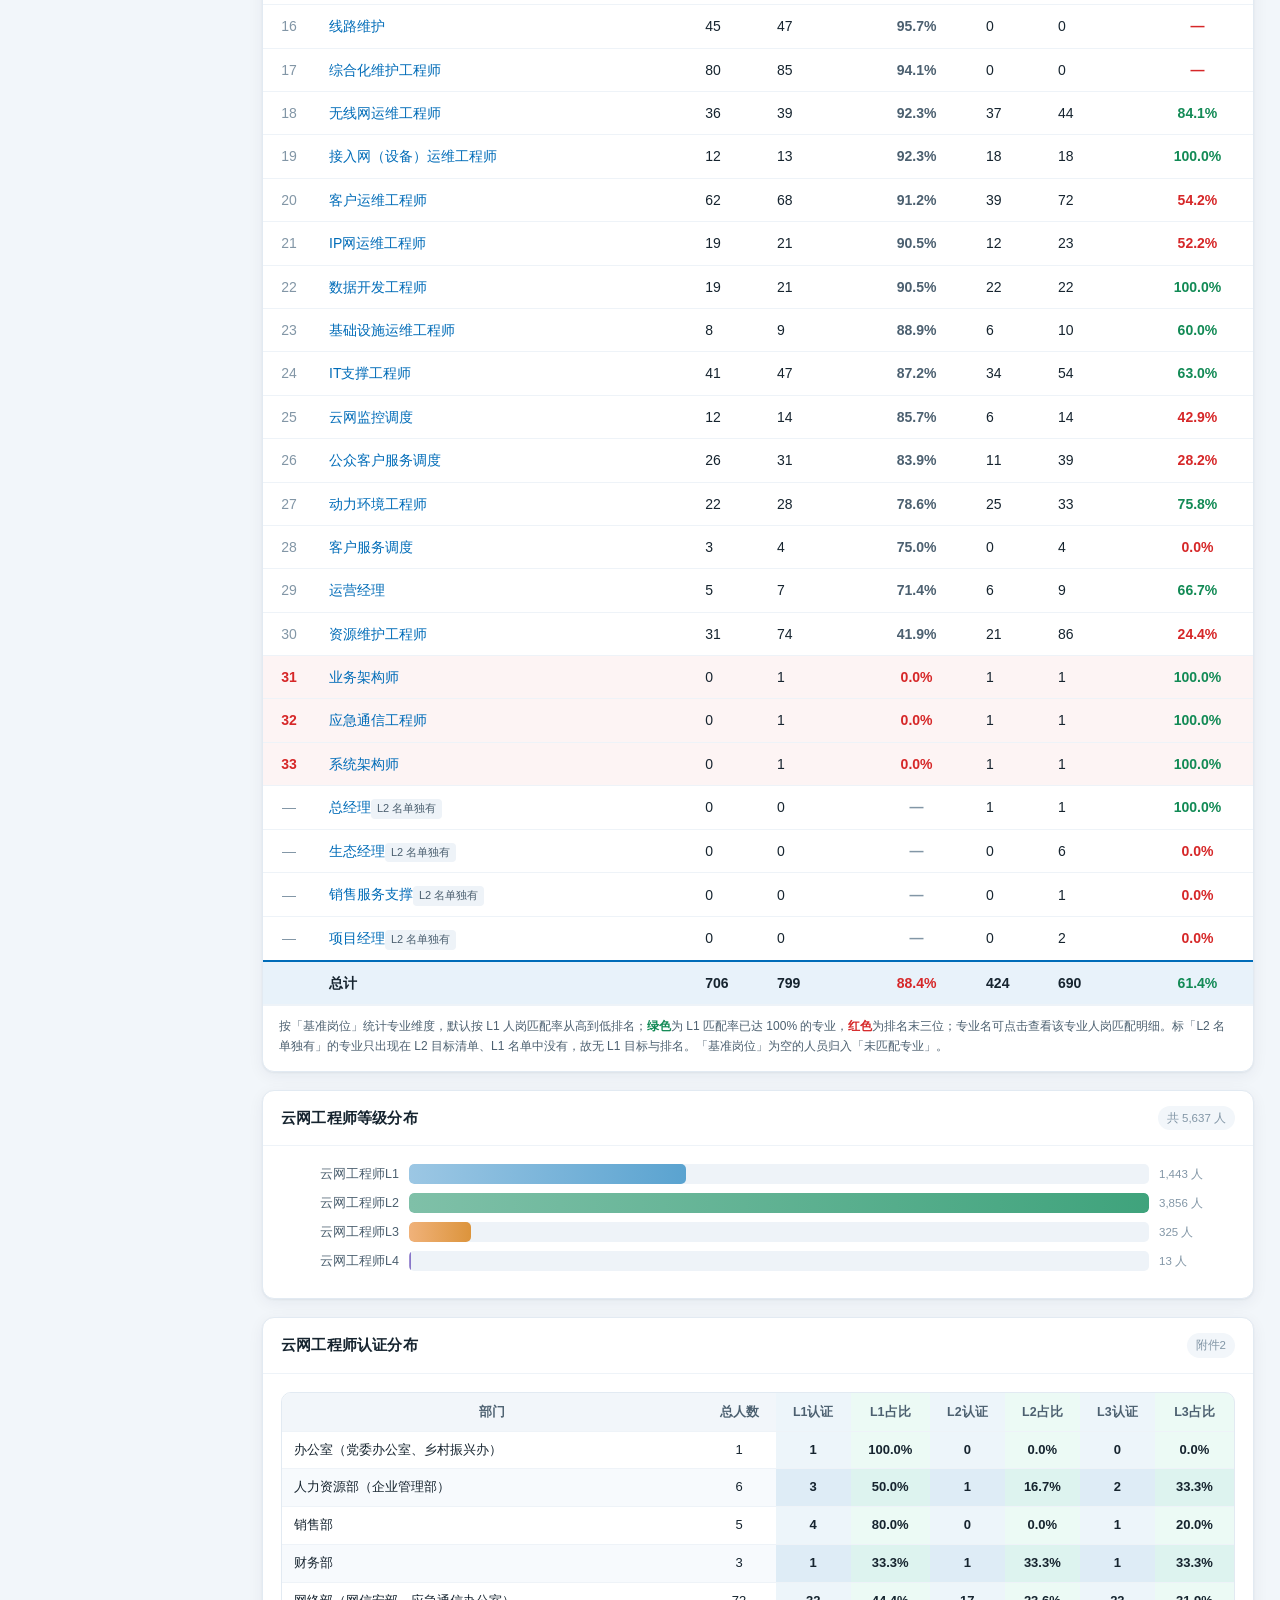
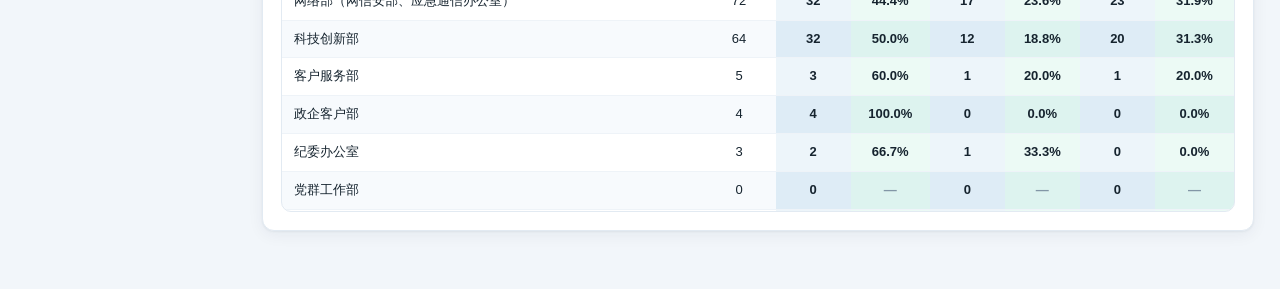
